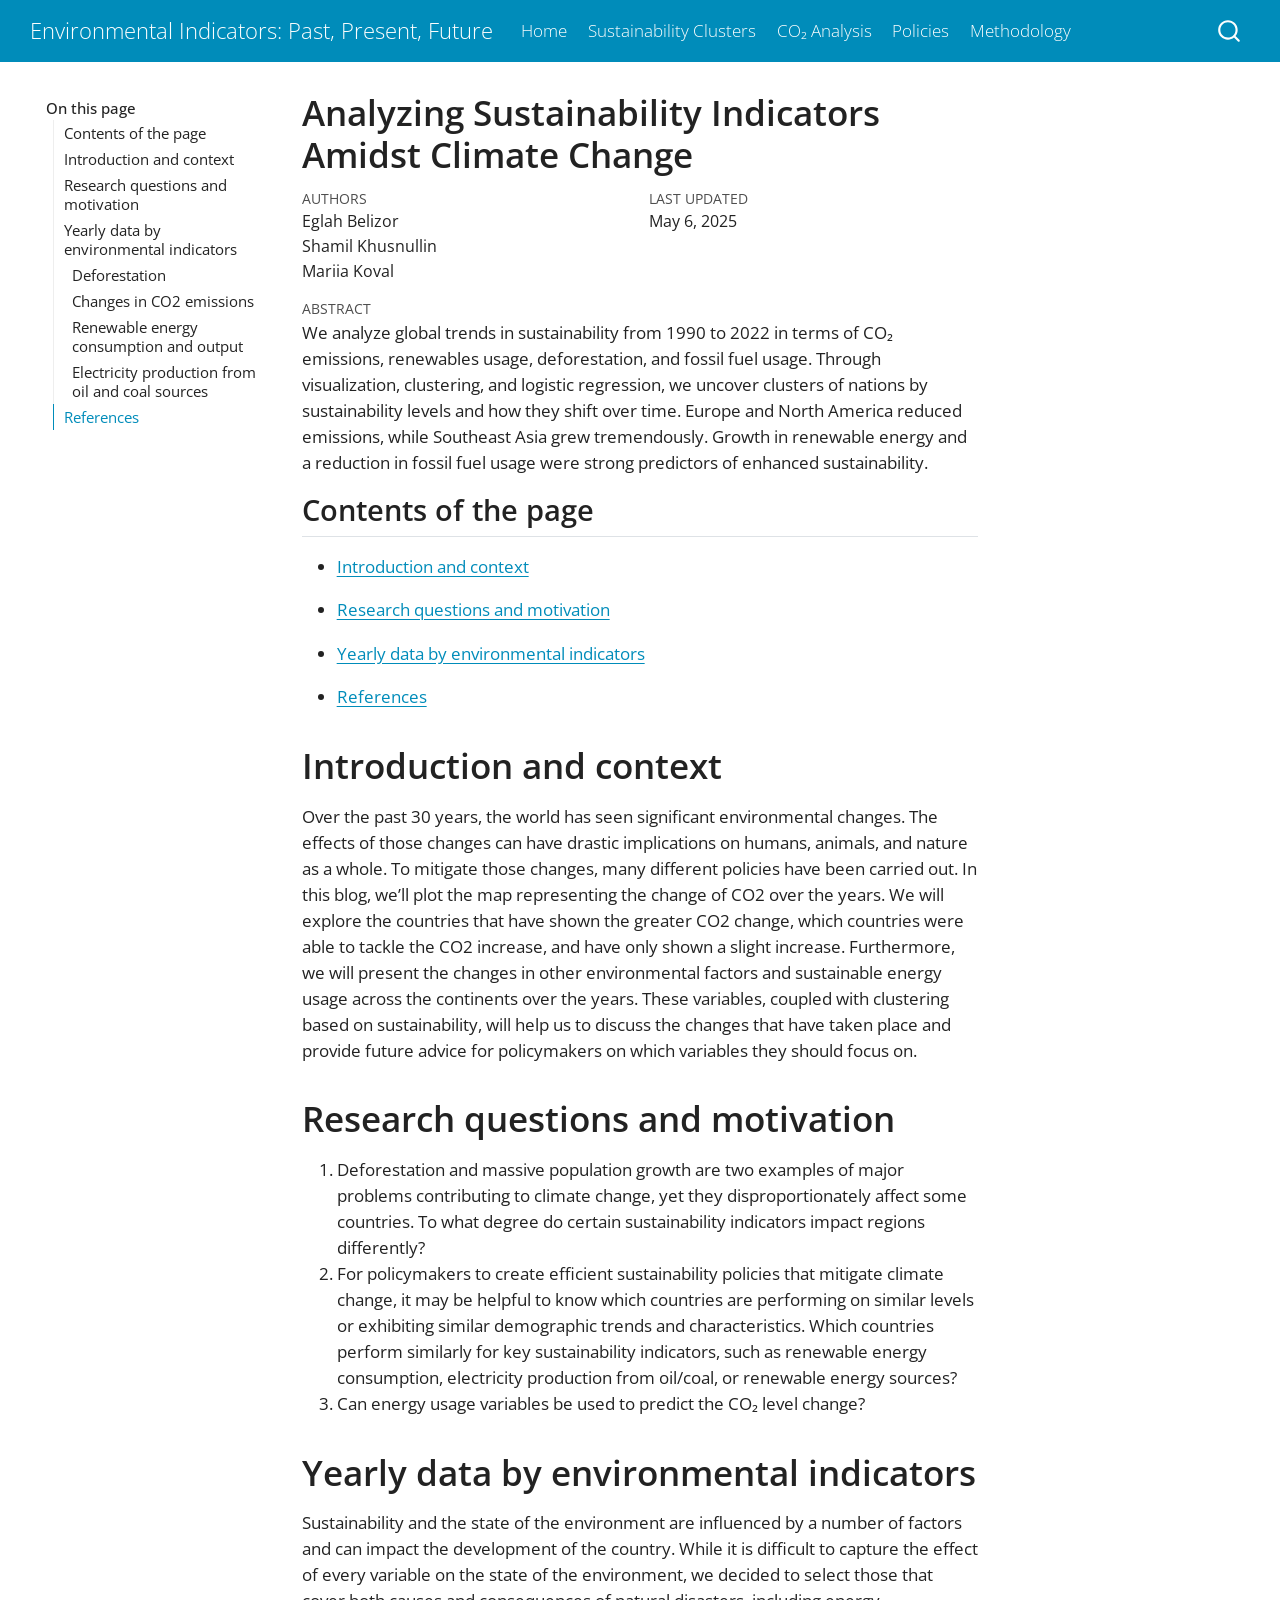
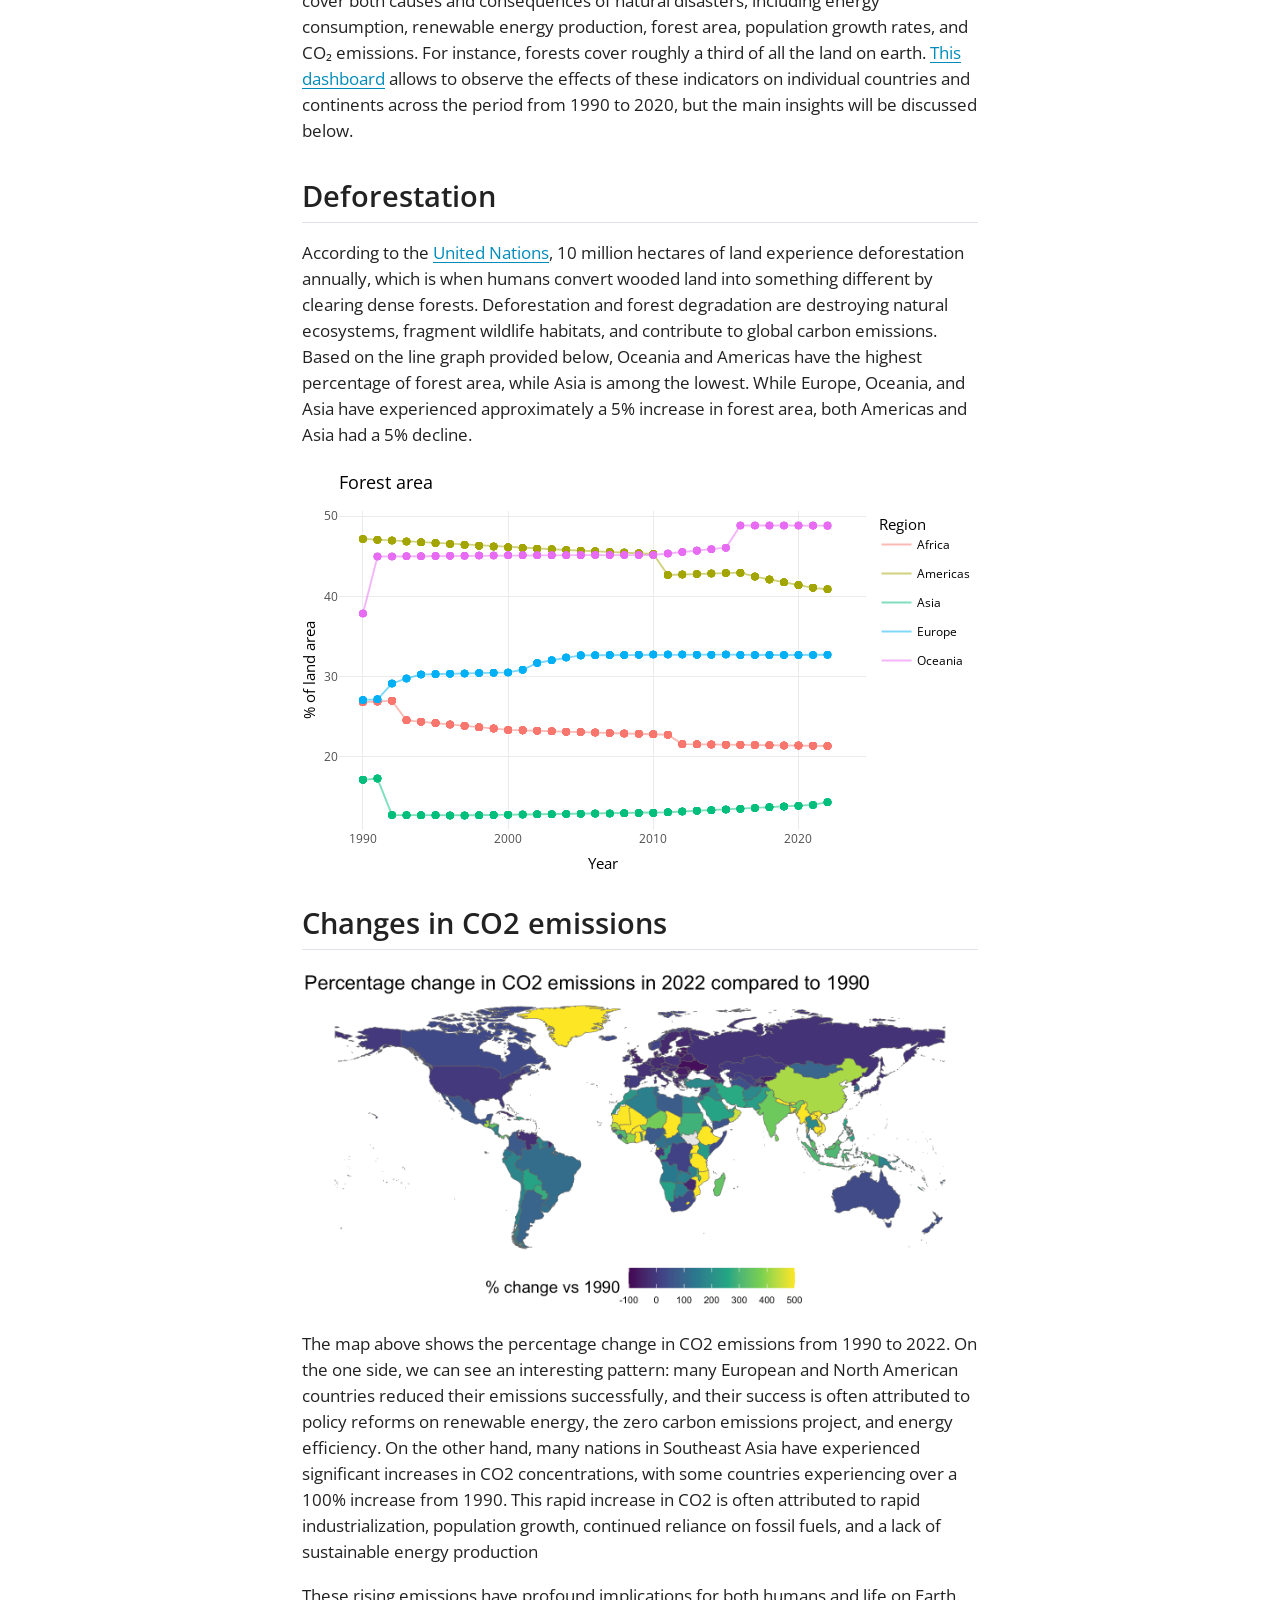
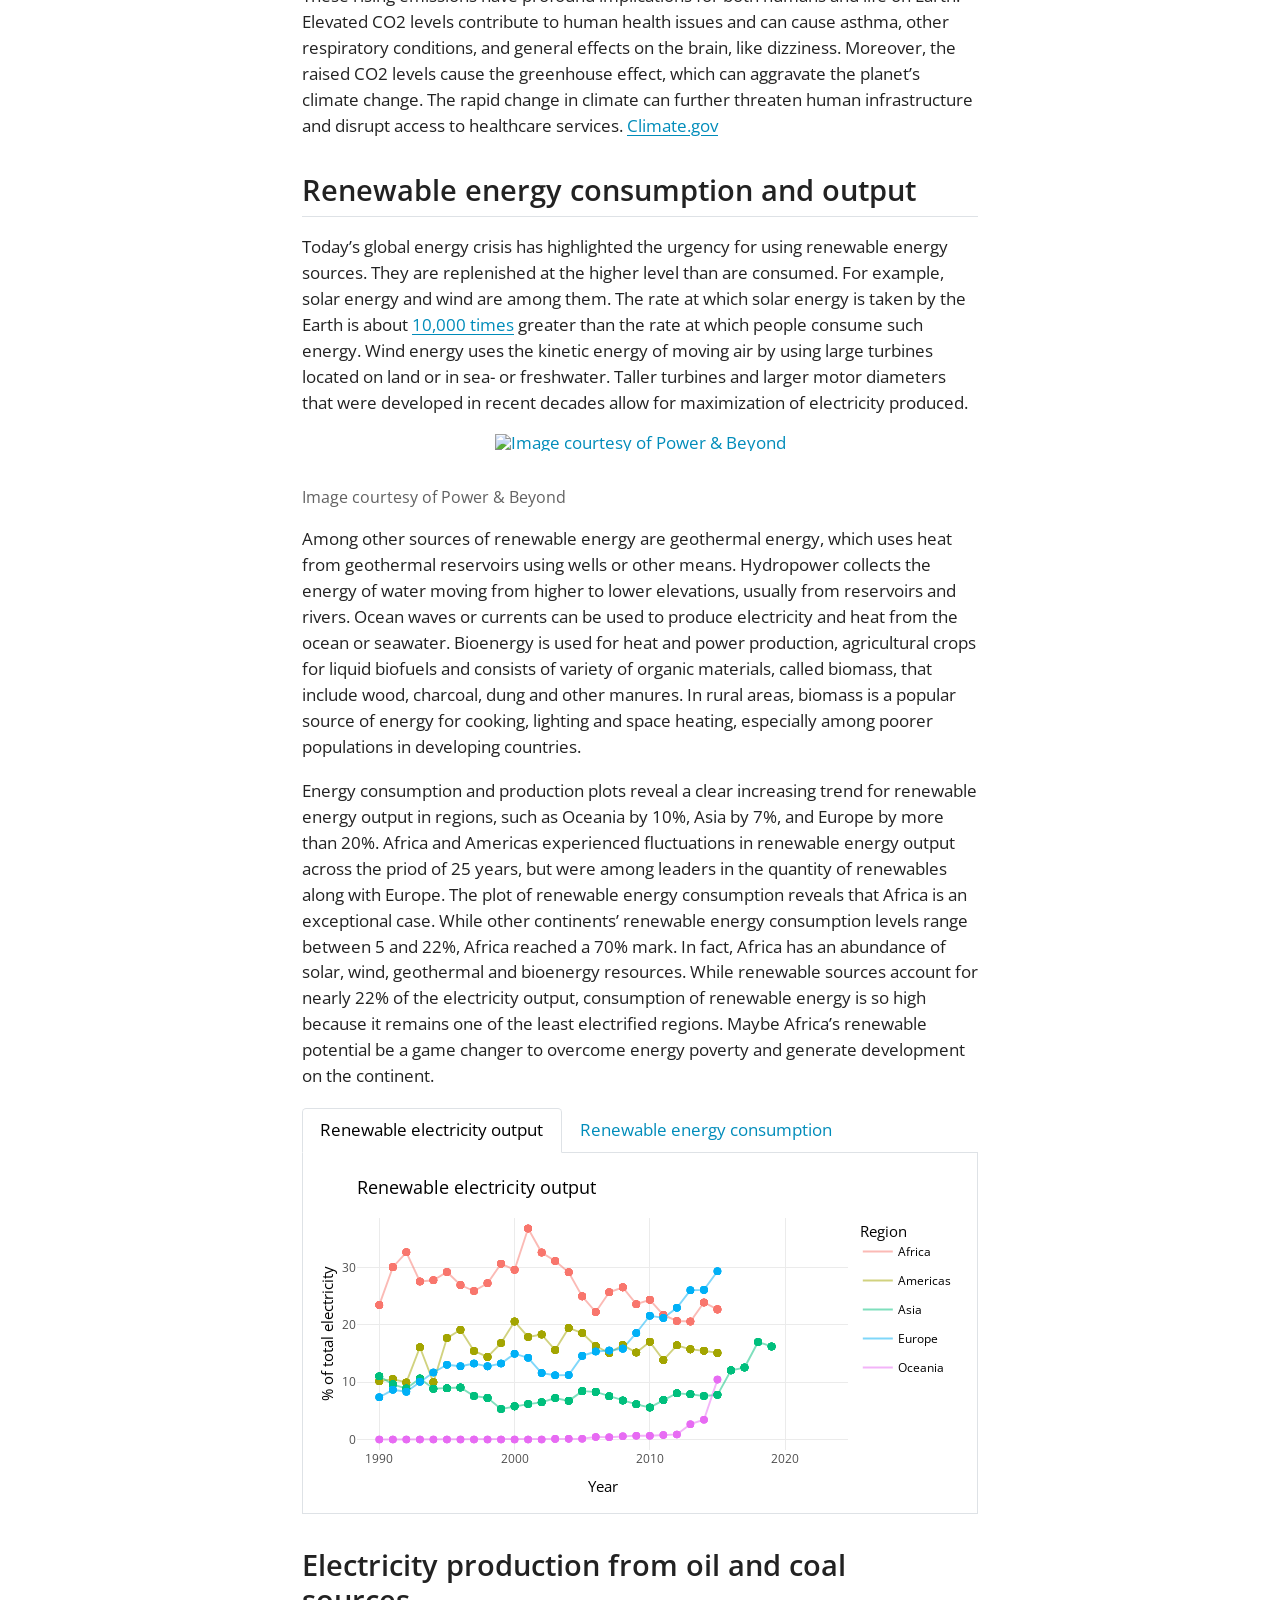
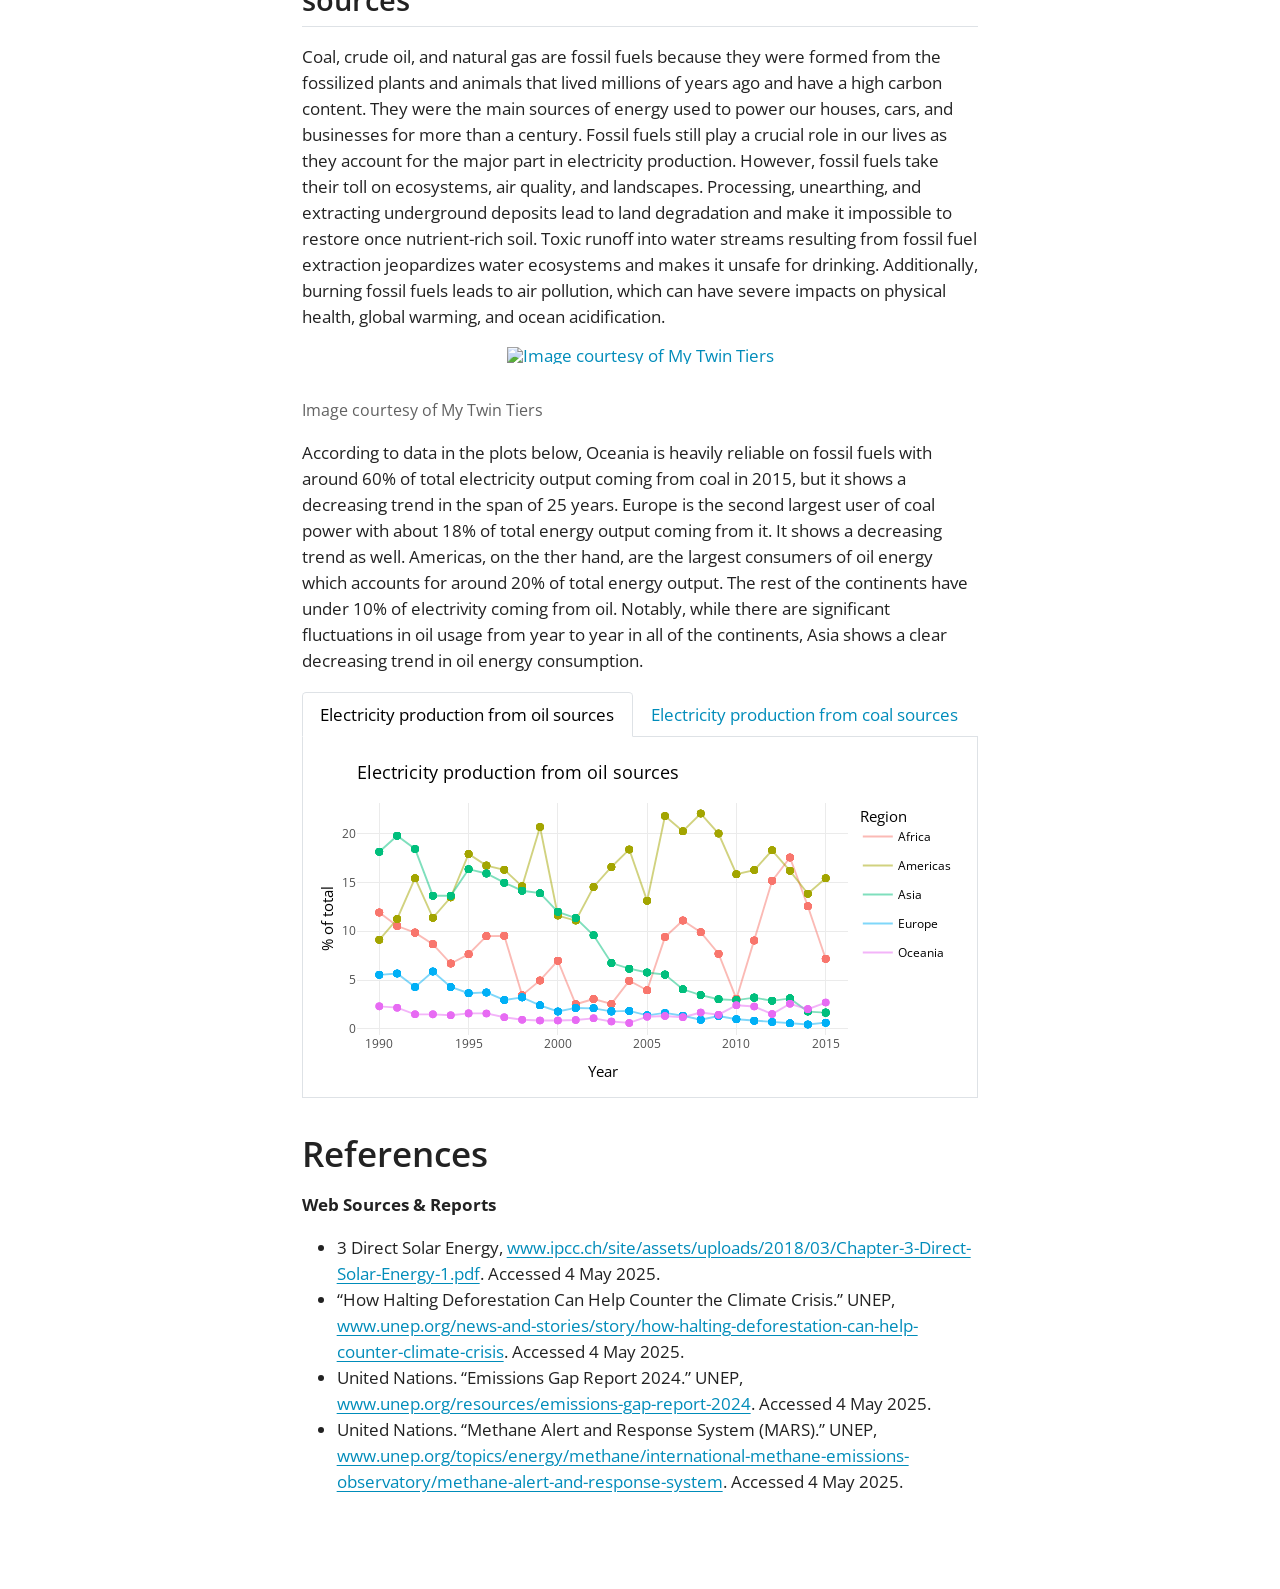
==== docs/index.html @ b9dd2f85 "comments" ====
<!DOCTYPE html>
<html xmlns="http://www.w3.org/1999/xhtml" lang="en" xml:lang="en"><head>

<meta charset="utf-8">
<meta name="generator" content="quarto-1.5.57">

<meta name="viewport" content="width=device-width, initial-scale=1.0, user-scalable=yes">

<meta name="author" content="Eglah Belizor">
<meta name="author" content="Shamil Khusnullin">
<meta name="author" content="Mariia Koval">
<meta name="dcterms.date" content="2025-05-06">

<title>Analyzing Sustainability Indicators Amidst Climate Change – Environmental Indicators: Past, Present, Future</title>
<style>
code{white-space: pre-wrap;}
span.smallcaps{font-variant: small-caps;}
div.columns{display: flex; gap: min(4vw, 1.5em);}
div.column{flex: auto; overflow-x: auto;}
div.hanging-indent{margin-left: 1.5em; text-indent: -1.5em;}
ul.task-list{list-style: none;}
ul.task-list li input[type="checkbox"] {
  width: 0.8em;
  margin: 0 0.8em 0.2em -1em; /* quarto-specific, see https://github.com/quarto-dev/quarto-cli/issues/4556 */ 
  vertical-align: middle;
}
</style>


<script src="site_libs/quarto-nav/quarto-nav.js"></script>
<script src="site_libs/quarto-nav/headroom.min.js"></script>
<script src="site_libs/clipboard/clipboard.min.js"></script>
<script src="site_libs/quarto-search/autocomplete.umd.js"></script>
<script src="site_libs/quarto-search/fuse.min.js"></script>
<script src="site_libs/quarto-search/quarto-search.js"></script>
<meta name="quarto:offset" content="./">
<script src="site_libs/quarto-html/quarto.js"></script>
<script src="site_libs/quarto-html/popper.min.js"></script>
<script src="site_libs/quarto-html/tippy.umd.min.js"></script>
<script src="site_libs/quarto-html/anchor.min.js"></script>
<link href="site_libs/quarto-html/tippy.css" rel="stylesheet">
<link href="site_libs/quarto-html/quarto-syntax-highlighting.css" rel="stylesheet" id="quarto-text-highlighting-styles">
<script src="site_libs/bootstrap/bootstrap.min.js"></script>
<link href="site_libs/bootstrap/bootstrap-icons.css" rel="stylesheet">
<link href="site_libs/bootstrap/bootstrap.min.css" rel="stylesheet" id="quarto-bootstrap" data-mode="light">
<script id="quarto-search-options" type="application/json">{
  "location": "navbar",
  "copy-button": false,
  "collapse-after": 3,
  "panel-placement": "end",
  "type": "overlay",
  "limit": 50,
  "keyboard-shortcut": [
    "f",
    "/",
    "s"
  ],
  "show-item-context": false,
  "language": {
    "search-no-results-text": "No results",
    "search-matching-documents-text": "matching documents",
    "search-copy-link-title": "Copy link to search",
    "search-hide-matches-text": "Hide additional matches",
    "search-more-match-text": "more match in this document",
    "search-more-matches-text": "more matches in this document",
    "search-clear-button-title": "Clear",
    "search-text-placeholder": "",
    "search-detached-cancel-button-title": "Cancel",
    "search-submit-button-title": "Submit",
    "search-label": "Search"
  }
}</script>
<link href="site_libs/htmltools-fill-0.5.8.1/fill.css" rel="stylesheet">
<script src="site_libs/htmlwidgets-1.6.4/htmlwidgets.js"></script>
<script src="site_libs/plotly-binding-4.10.4/plotly.js"></script>
<script src="site_libs/typedarray-0.1/typedarray.min.js"></script>
<script src="site_libs/jquery-3.5.1/jquery.min.js"></script>
<link href="site_libs/crosstalk-1.2.1/css/crosstalk.min.css" rel="stylesheet">
<script src="site_libs/crosstalk-1.2.1/js/crosstalk.min.js"></script>
<link href="site_libs/plotly-htmlwidgets-css-2.11.1/plotly-htmlwidgets.css" rel="stylesheet">
<script src="site_libs/plotly-main-2.11.1/plotly-latest.min.js"></script>


<link rel="stylesheet" href="styles.css">
</head>

<body class="floating nav-fixed">

<div id="quarto-search-results"></div>
  <header id="quarto-header" class="headroom fixed-top">
    <nav class="navbar navbar-expand-lg " data-bs-theme="dark">
      <div class="navbar-container container-fluid">
      <div class="navbar-brand-container mx-auto">
    <a class="navbar-brand" href="./index.html">
    <span class="navbar-title">Environmental Indicators: Past, Present, Future</span>
    </a>
  </div>
            <div id="quarto-search" class="" title="Search"></div>
          <button class="navbar-toggler" type="button" data-bs-toggle="collapse" data-bs-target="#navbarCollapse" aria-controls="navbarCollapse" role="menu" aria-expanded="false" aria-label="Toggle navigation" onclick="if (window.quartoToggleHeadroom) { window.quartoToggleHeadroom(); }">
  <span class="navbar-toggler-icon"></span>
</button>
          <div class="collapse navbar-collapse" id="navbarCollapse">
            <ul class="navbar-nav navbar-nav-scroll me-auto">
  <li class="nav-item">
    <a class="nav-link active" href="./index.html" aria-current="page"> 
<span class="menu-text">Home</span></a>
  </li>  
  <li class="nav-item">
    <a class="nav-link" href="./sustainability-clusters.html"> 
<span class="menu-text">Sustainability Clusters</span></a>
  </li>  
  <li class="nav-item">
    <a class="nav-link" href="./interactivity.html"> 
<span class="menu-text">CO₂ Analysis</span></a>
  </li>  
  <li class="nav-item">
    <a class="nav-link" href="./policies.html"> 
<span class="menu-text">Policies</span></a>
  </li>  
  <li class="nav-item">
    <a class="nav-link" href="./methodology.html"> 
<span class="menu-text">Methodology</span></a>
  </li>  
</ul>
          </div> <!-- /navcollapse -->
            <div class="quarto-navbar-tools">
</div>
      </div> <!-- /container-fluid -->
    </nav>
</header>
<!-- content -->
<div id="quarto-content" class="quarto-container page-columns page-rows-contents page-layout-article page-navbar">
<!-- sidebar -->
  <nav id="quarto-sidebar" class="sidebar collapse collapse-horizontal quarto-sidebar-collapse-item sidebar-navigation floating overflow-auto">
    <nav id="TOC" role="doc-toc" class="toc-active" data-toc-expanded="99">
    <h2 id="toc-title">On this page</h2>
   
  <ul class="collapse">
  <li><a href="#contents-of-the-page" id="toc-contents-of-the-page" class="nav-link active" data-scroll-target="#contents-of-the-page">Contents of the page</a></li>
  <li><a href="#introduction-and-context" id="toc-introduction-and-context" class="nav-link" data-scroll-target="#introduction-and-context">Introduction and context</a></li>
  <li><a href="#research-questions-and-motivation" id="toc-research-questions-and-motivation" class="nav-link" data-scroll-target="#research-questions-and-motivation">Research questions and motivation</a></li>
  <li><a href="#yearly-data-by-environmental-indicators" id="toc-yearly-data-by-environmental-indicators" class="nav-link" data-scroll-target="#yearly-data-by-environmental-indicators">Yearly data by environmental indicators</a>
  <ul class="collapse">
  <li><a href="#deforestation" id="toc-deforestation" class="nav-link" data-scroll-target="#deforestation">Deforestation</a></li>
  <li><a href="#changes-in-co2-emissions" id="toc-changes-in-co2-emissions" class="nav-link" data-scroll-target="#changes-in-co2-emissions">Changes in CO2 emissions</a></li>
  <li><a href="#renewable-energy-consumption-and-output" id="toc-renewable-energy-consumption-and-output" class="nav-link" data-scroll-target="#renewable-energy-consumption-and-output">Renewable energy consumption and output</a></li>
  <li><a href="#electricity-production-from-oil-and-coal-sources" id="toc-electricity-production-from-oil-and-coal-sources" class="nav-link" data-scroll-target="#electricity-production-from-oil-and-coal-sources">Electricity production from oil and coal sources</a></li>
  </ul></li>
  <li><a href="#references" id="toc-references" class="nav-link" data-scroll-target="#references">References</a></li>
  </ul>
</nav>
</nav>
<div id="quarto-sidebar-glass" class="quarto-sidebar-collapse-item" data-bs-toggle="collapse" data-bs-target=".quarto-sidebar-collapse-item"></div>
<!-- margin-sidebar -->
    <div id="quarto-margin-sidebar" class="sidebar margin-sidebar zindex-bottom">
    </div>
<!-- main -->
<main class="content" id="quarto-document-content">

<header id="title-block-header" class="quarto-title-block default">
<div class="quarto-title">
<h1 class="title">Analyzing Sustainability Indicators Amidst Climate Change</h1>
</div>



<div class="quarto-title-meta">

    <div>
    <div class="quarto-title-meta-heading">Authors</div>
    <div class="quarto-title-meta-contents">
             <p>Eglah Belizor </p>
             <p>Shamil Khusnullin </p>
             <p>Mariia Koval </p>
          </div>
  </div>
    
    <div>
    <div class="quarto-title-meta-heading">Last updated</div>
    <div class="quarto-title-meta-contents">
      <p class="date">May 6, 2025</p>
    </div>
  </div>
  
    
  </div>
  
<div>
  <div class="abstract">
    <div class="block-title">Abstract</div>
    We analyze global trends in sustainability from 1990 to 2022 in terms of CO₂ emissions, renewables usage, deforestation, and fossil fuel usage. Through visualization, clustering, and logistic regression, we uncover clusters of nations by sustainability levels and how they shift over time. Europe and North America reduced emissions, while Southeast Asia grew tremendously. Growth in renewable energy and a reduction in fossil fuel usage were strong predictors of enhanced sustainability.
  </div>
</div>


</header>


<section id="contents-of-the-page" class="level2">
<h2 class="anchored" data-anchor-id="contents-of-the-page">Contents of the page</h2>
<ul>
<li><p><a href="#introduction-and-context">Introduction and context</a></p></li>
<li><p><a href="#research-questions-and-motivation">Research questions and motivation</a></p></li>
<li><p><a href="#changes-in-co2-emissions">Yearly data by environmental indicators</a></p></li>
<li><p><a href="#references">References</a></p></li>
</ul>
</section>
<section id="introduction-and-context" class="level1">
<h1>Introduction and context</h1>
<p>Over the past 30 years, the world has seen significant environmental changes. The effects of those changes can have drastic implications on humans, animals, and nature as a whole. To mitigate those changes, many different policies have been carried out. In this blog, we’ll plot the map representing the change of CO2 over the years. We will explore the countries that have shown the greater CO2 change, which countries were able to tackle the CO2 increase, and have only shown a slight increase. Furthermore, we will present the changes in other environmental factors and sustainable energy usage across the continents over the years. These variables, coupled with clustering based on sustainability, will help us to discuss the changes that have taken place and provide future advice for policymakers on which variables they should focus on.</p>
</section>
<section id="research-questions-and-motivation" class="level1">
<h1>Research questions and motivation</h1>
<ol type="1">
<li>Deforestation and massive population growth are two examples of major problems contributing to climate change, yet they disproportionately affect some countries. To what degree do certain sustainability indicators impact regions differently?</li>
<li>For policymakers to create efficient sustainability policies that mitigate climate change, it may be helpful to know which countries are performing on similar levels or exhibiting similar demographic trends and characteristics. Which countries perform similarly for key sustainability indicators, such as renewable energy consumption, electricity production from oil/coal, or renewable energy sources?</li>
<li>Can energy usage variables be used to predict the CO₂ level change?</li>
</ol>
</section>
<section id="yearly-data-by-environmental-indicators" class="level1">
<h1>Yearly data by environmental indicators</h1>
<p>Sustainability and the state of the environment are influenced by a number of factors and can impact the development of the country. While it is difficult to capture the effect of every variable on the state of the environment, we decided to select those that cover both causes and consequences of natural disasters, including energy consumption, renewable energy production, forest area, population growth rates, and CO₂ emissions. For instance, forests cover roughly a third of all the land on earth. <a href="https://03t37e-mariia-koval.shinyapps.io/sustainability-indicators/">This dashboard</a> allows to observe the effects of these indicators on individual countries and continents across the period from 1990 to 2020, but the main insights will be discussed below.</p>
<section id="deforestation" class="level2">
<h2 class="anchored" data-anchor-id="deforestation">Deforestation</h2>
<p>According to the <a href="https://www.unep.org/news-and-stories/story/how-halting-deforestation-can-help-counter-climate-crisis">United Nations</a>, 10 million hectares of land experience deforestation annually, which is when humans convert wooded land into something different by clearing dense forests. Deforestation and forest degradation are destroying natural ecosystems, fragment wildlife habitats, and contribute to global carbon emissions. Based on the line graph provided below, Oceania and Americas have the highest percentage of forest area, while Asia is among the lowest. While Europe, Oceania, and Asia have experienced approximately a 5% increase in forest area, both Americas and Asia had a 5% decline.</p>
<div class="cell">
<div class="cell-output-display">
<div class="plotly html-widget html-fill-item" id="htmlwidget-a5b4de60e90e929a2dd0" style="width:100%;height:406px;"></div>
<script type="application/json" data-for="htmlwidget-a5b4de60e90e929a2dd0">{"x":{"data":[{"x":[1990,1990,1990,1990,1990,1990,1990,1990,1990,1990,1990,1990,1990,1990,1991,1991,1991,1991,1991,1991,1991,1991,1991,1991,1991,1991,1991,1991,1992,1992,1992,1992,1992,1992,1992,1992,1992,1992,1992,1992,1992,1992,1993,1993,1993,1993,1993,1993,1993,1993,1993,1993,1993,1993,1993,1993,1994,1994,1994,1994,1994,1994,1994,1994,1994,1994,1994,1994,1994,1994,1995,1995,1995,1995,1995,1995,1995,1995,1995,1995,1995,1995,1995,1995,1996,1996,1996,1996,1996,1996,1996,1996,1996,1996,1996,1996,1996,1996,1997,1997,1997,1997,1997,1997,1997,1997,1997,1997,1997,1997,1997,1997,1998,1998,1998,1998,1998,1998,1998,1998,1998,1998,1998,1998,1998,1998,1999,1999,1999,1999,1999,1999,1999,1999,1999,1999,1999,1999,1999,1999,2000,2000,2000,2000,2000,2000,2000,2000,2000,2000,2000,2000,2000,2000,2001,2001,2001,2001,2001,2001,2001,2001,2001,2001,2001,2001,2001,2001,2002,2002,2002,2002,2002,2002,2002,2002,2002,2002,2002,2002,2002,2002,2003,2003,2003,2003,2003,2003,2003,2003,2003,2003,2003,2003,2003,2003,2004,2004,2004,2004,2004,2004,2004,2004,2004,2004,2004,2004,2004,2004,2005,2005,2005,2005,2005,2005,2005,2005,2005,2005,2005,2005,2005,2005,2006,2006,2006,2006,2006,2006,2006,2006,2006,2006,2006,2006,2006,2006,2007,2007,2007,2007,2007,2007,2007,2007,2007,2007,2007,2007,2007,2007,2008,2008,2008,2008,2008,2008,2008,2008,2008,2008,2008,2008,2008,2008,2009,2009,2009,2009,2009,2009,2009,2009,2009,2009,2009,2009,2009,2009,2010,2010,2010,2010,2010,2010,2010,2010,2010,2010,2010,2010,2010,2010,2011,2011,2011,2011,2011,2011,2011,2011,2011,2011,2011,2011,2011,2011,2012,2012,2012,2012,2012,2012,2012,2012,2012,2012,2012,2012,2012,2012,2013,2013,2013,2013,2013,2013,2013,2013,2013,2013,2013,2013,2013,2013,2014,2014,2014,2014,2014,2014,2014,2014,2014,2014,2014,2014,2014,2014,2015,2015,2015,2015,2015,2015,2015,2015,2015,2015,2015,2015,2015,2015,2016,2016,2016,2016,2016,2016,2016,2016,2016,2016,2016,2016,2016,2016,2017,2017,2017,2017,2017,2017,2017,2017,2017,2017,2017,2017,2017,2017,2018,2018,2018,2018,2018,2018,2018,2018,2018,2018,2018,2018,2018,2018,2019,2019,2019,2019,2019,2019,2019,2019,2019,2019,2019,2019,2019,2019,2020,2020,2020,2020,2020,2020,2020,2020,2020,2020,2020,2020,2020,2020,2021,2021,2021,2021,2021,2021,2021,2021,2021,2021,2021,2021,2021,2021,2022,2022,2022,2022,2022,2022,2022,2022,2022,2022,2022,2022,2022,2022,2023,2023,2023,2023,2023,2023,2023,2023,2023,2023,2023,2023,2023,2023],"y":[26.81046512,26.81046512,26.81046512,26.81046512,26.81046512,26.81046512,26.81046512,26.81046512,26.81046512,26.81046512,26.81046512,26.81046512,26.81046512,26.81046512,26.881046510000001,26.881046510000001,26.881046510000001,26.881046510000001,26.881046510000001,26.881046510000001,26.881046510000001,26.881046510000001,26.881046510000001,26.881046510000001,26.881046510000001,26.881046510000001,26.881046510000001,26.881046510000001,26.951627909999999,26.951627909999999,26.951627909999999,26.951627909999999,26.951627909999999,26.951627909999999,26.951627909999999,26.951627909999999,26.951627909999999,26.951627909999999,26.951627909999999,26.951627909999999,26.951627909999999,26.951627909999999,24.521073730000001,24.521073730000001,24.521073730000001,24.521073730000001,24.521073730000001,24.521073730000001,24.521073730000001,24.521073730000001,24.521073730000001,24.521073730000001,24.521073730000001,24.521073730000001,24.521073730000001,24.521073730000001,24.349726050000001,24.349726050000001,24.349726050000001,24.349726050000001,24.349726050000001,24.349726050000001,24.349726050000001,24.349726050000001,24.349726050000001,24.349726050000001,24.349726050000001,24.349726050000001,24.349726050000001,24.349726050000001,24.178378380000002,24.178378380000002,24.178378380000002,24.178378380000002,24.178378380000002,24.178378380000002,24.178378380000002,24.178378380000002,24.178378380000002,24.178378380000002,24.178378380000002,24.178378380000002,24.178378380000002,24.178378380000002,24.007030700000001,24.007030700000001,24.007030700000001,24.007030700000001,24.007030700000001,24.007030700000001,24.007030700000001,24.007030700000001,24.007030700000001,24.007030700000001,24.007030700000001,24.007030700000001,24.007030700000001,24.007030700000001,23.835683029999998,23.835683029999998,23.835683029999998,23.835683029999998,23.835683029999998,23.835683029999998,23.835683029999998,23.835683029999998,23.835683029999998,23.835683029999998,23.835683029999998,23.835683029999998,23.835683029999998,23.835683029999998,23.664335359999999,23.664335359999999,23.664335359999999,23.664335359999999,23.664335359999999,23.664335359999999,23.664335359999999,23.664335359999999,23.664335359999999,23.664335359999999,23.664335359999999,23.664335359999999,23.664335359999999,23.664335359999999,23.492987679999999,23.492987679999999,23.492987679999999,23.492987679999999,23.492987679999999,23.492987679999999,23.492987679999999,23.492987679999999,23.492987679999999,23.492987679999999,23.492987679999999,23.492987679999999,23.492987679999999,23.492987679999999,23.321640009999999,23.321640009999999,23.321640009999999,23.321640009999999,23.321640009999999,23.321640009999999,23.321640009999999,23.321640009999999,23.321640009999999,23.321640009999999,23.321640009999999,23.321640009999999,23.321640009999999,23.321640009999999,23.267229270000001,23.267229270000001,23.267229270000001,23.267229270000001,23.267229270000001,23.267229270000001,23.267229270000001,23.267229270000001,23.267229270000001,23.267229270000001,23.267229270000001,23.267229270000001,23.267229270000001,23.267229270000001,23.21281853,23.21281853,23.21281853,23.21281853,23.21281853,23.21281853,23.21281853,23.21281853,23.21281853,23.21281853,23.21281853,23.21281853,23.21281853,23.21281853,23.158407799999999,23.158407799999999,23.158407799999999,23.158407799999999,23.158407799999999,23.158407799999999,23.158407799999999,23.158407799999999,23.158407799999999,23.158407799999999,23.158407799999999,23.158407799999999,23.158407799999999,23.158407799999999,23.103997060000001,23.103997060000001,23.103997060000001,23.103997060000001,23.103997060000001,23.103997060000001,23.103997060000001,23.103997060000001,23.103997060000001,23.103997060000001,23.103997060000001,23.103997060000001,23.103997060000001,23.103997060000001,23.04958632,23.04958632,23.04958632,23.04958632,23.04958632,23.04958632,23.04958632,23.04958632,23.04958632,23.04958632,23.04958632,23.04958632,23.04958632,23.04958632,22.995175580000002,22.995175580000002,22.995175580000002,22.995175580000002,22.995175580000002,22.995175580000002,22.995175580000002,22.995175580000002,22.995175580000002,22.995175580000002,22.995175580000002,22.995175580000002,22.995175580000002,22.995175580000002,22.940764850000001,22.940764850000001,22.940764850000001,22.940764850000001,22.940764850000001,22.940764850000001,22.940764850000001,22.940764850000001,22.940764850000001,22.940764850000001,22.940764850000001,22.940764850000001,22.940764850000001,22.940764850000001,22.886354109999999,22.886354109999999,22.886354109999999,22.886354109999999,22.886354109999999,22.886354109999999,22.886354109999999,22.886354109999999,22.886354109999999,22.886354109999999,22.886354109999999,22.886354109999999,22.886354109999999,22.886354109999999,22.831943370000001,22.831943370000001,22.831943370000001,22.831943370000001,22.831943370000001,22.831943370000001,22.831943370000001,22.831943370000001,22.831943370000001,22.831943370000001,22.831943370000001,22.831943370000001,22.831943370000001,22.831943370000001,22.77753263,22.77753263,22.77753263,22.77753263,22.77753263,22.77753263,22.77753263,22.77753263,22.77753263,22.77753263,22.77753263,22.77753263,22.77753263,22.77753263,22.723110869999999,22.723110869999999,22.723110869999999,22.723110869999999,22.723110869999999,22.723110869999999,22.723110869999999,22.723110869999999,22.723110869999999,22.723110869999999,22.723110869999999,22.723110869999999,22.723110869999999,22.723110869999999,21.546324739999999,21.546324739999999,21.546324739999999,21.546324739999999,21.546324739999999,21.546324739999999,21.546324739999999,21.546324739999999,21.546324739999999,21.546324739999999,21.546324739999999,21.546324739999999,21.546324739999999,21.546324739999999,21.523420420000001,21.523420420000001,21.523420420000001,21.523420420000001,21.523420420000001,21.523420420000001,21.523420420000001,21.523420420000001,21.523420420000001,21.523420420000001,21.523420420000001,21.523420420000001,21.523420420000001,21.523420420000001,21.50070127,21.50070127,21.50070127,21.50070127,21.50070127,21.50070127,21.50070127,21.50070127,21.50070127,21.50070127,21.50070127,21.50070127,21.50070127,21.50070127,21.47798212,21.47798212,21.47798212,21.47798212,21.47798212,21.47798212,21.47798212,21.47798212,21.47798212,21.47798212,21.47798212,21.47798212,21.47798212,21.47798212,21.455276730000001,21.455276730000001,21.455276730000001,21.455276730000001,21.455276730000001,21.455276730000001,21.455276730000001,21.455276730000001,21.455276730000001,21.455276730000001,21.455276730000001,21.455276730000001,21.455276730000001,21.455276730000001,21.432554140000001,21.432554140000001,21.432554140000001,21.432554140000001,21.432554140000001,21.432554140000001,21.432554140000001,21.432554140000001,21.432554140000001,21.432554140000001,21.432554140000001,21.432554140000001,21.432554140000001,21.432554140000001,21.409831560000001,21.409831560000001,21.409831560000001,21.409831560000001,21.409831560000001,21.409831560000001,21.409831560000001,21.409831560000001,21.409831560000001,21.409831560000001,21.409831560000001,21.409831560000001,21.409831560000001,21.409831560000001,21.387126160000001,21.387126160000001,21.387126160000001,21.387126160000001,21.387126160000001,21.387126160000001,21.387126160000001,21.387126160000001,21.387126160000001,21.387126160000001,21.387126160000001,21.387126160000001,21.387126160000001,21.387126160000001,21.364403580000001,21.364403580000001,21.364403580000001,21.364403580000001,21.364403580000001,21.364403580000001,21.364403580000001,21.364403580000001,21.364403580000001,21.364403580000001,21.364403580000001,21.364403580000001,21.364403580000001,21.364403580000001,21.341692510000001,21.341692510000001,21.341692510000001,21.341692510000001,21.341692510000001,21.341692510000001,21.341692510000001,21.341692510000001,21.341692510000001,21.341692510000001,21.341692510000001,21.341692510000001,21.341692510000001,21.341692510000001,21.318973700000001,21.318973700000001,21.318973700000001,21.318973700000001,21.318973700000001,21.318973700000001,21.318973700000001,21.318973700000001,21.318973700000001,21.318973700000001,21.318973700000001,21.318973700000001,21.318973700000001,21.318973700000001,null,null,null,null,null,null,null,null,null,null,null,null,null,null],"text":["Year: 1990 <br>Forest area (%): 26.81","Year: 1990 <br>Forest area (%): 26.81","Year: 1990 <br>Forest area (%): 26.81","Year: 1990 <br>Forest area (%): 26.81","Year: 1990 <br>Forest area (%): 26.81","Year: 1990 <br>Forest area (%): 26.81","Year: 1990 <br>Forest area (%): 26.81","Year: 1990 <br>Forest area (%): 26.81","Year: 1990 <br>Forest area (%): 26.81","Year: 1990 <br>Forest area (%): 26.81","Year: 1990 <br>Forest area (%): 26.81","Year: 1990 <br>Forest area (%): 26.81","Year: 1990 <br>Forest area (%): 26.81","Year: 1990 <br>Forest area (%): 26.81","Year: 1991 <br>Forest area (%): 26.88","Year: 1991 <br>Forest area (%): 26.88","Year: 1991 <br>Forest area (%): 26.88","Year: 1991 <br>Forest area (%): 26.88","Year: 1991 <br>Forest area (%): 26.88","Year: 1991 <br>Forest area (%): 26.88","Year: 1991 <br>Forest area (%): 26.88","Year: 1991 <br>Forest area (%): 26.88","Year: 1991 <br>Forest area (%): 26.88","Year: 1991 <br>Forest area (%): 26.88","Year: 1991 <br>Forest area (%): 26.88","Year: 1991 <br>Forest area (%): 26.88","Year: 1991 <br>Forest area (%): 26.88","Year: 1991 <br>Forest area (%): 26.88","Year: 1992 <br>Forest area (%): 26.95","Year: 1992 <br>Forest area (%): 26.95","Year: 1992 <br>Forest area (%): 26.95","Year: 1992 <br>Forest area (%): 26.95","Year: 1992 <br>Forest area (%): 26.95","Year: 1992 <br>Forest area (%): 26.95","Year: 1992 <br>Forest area (%): 26.95","Year: 1992 <br>Forest area (%): 26.95","Year: 1992 <br>Forest area (%): 26.95","Year: 1992 <br>Forest area (%): 26.95","Year: 1992 <br>Forest area (%): 26.95","Year: 1992 <br>Forest area (%): 26.95","Year: 1992 <br>Forest area (%): 26.95","Year: 1992 <br>Forest area (%): 26.95","Year: 1993 <br>Forest area (%): 24.52","Year: 1993 <br>Forest area (%): 24.52","Year: 1993 <br>Forest area (%): 24.52","Year: 1993 <br>Forest area (%): 24.52","Year: 1993 <br>Forest area (%): 24.52","Year: 1993 <br>Forest area (%): 24.52","Year: 1993 <br>Forest area (%): 24.52","Year: 1993 <br>Forest area (%): 24.52","Year: 1993 <br>Forest area (%): 24.52","Year: 1993 <br>Forest area (%): 24.52","Year: 1993 <br>Forest area (%): 24.52","Year: 1993 <br>Forest area (%): 24.52","Year: 1993 <br>Forest area (%): 24.52","Year: 1993 <br>Forest area (%): 24.52","Year: 1994 <br>Forest area (%): 24.35","Year: 1994 <br>Forest area (%): 24.35","Year: 1994 <br>Forest area (%): 24.35","Year: 1994 <br>Forest area (%): 24.35","Year: 1994 <br>Forest area (%): 24.35","Year: 1994 <br>Forest area (%): 24.35","Year: 1994 <br>Forest area (%): 24.35","Year: 1994 <br>Forest area (%): 24.35","Year: 1994 <br>Forest area (%): 24.35","Year: 1994 <br>Forest area (%): 24.35","Year: 1994 <br>Forest area (%): 24.35","Year: 1994 <br>Forest area (%): 24.35","Year: 1994 <br>Forest area (%): 24.35","Year: 1994 <br>Forest area (%): 24.35","Year: 1995 <br>Forest area (%): 24.18","Year: 1995 <br>Forest area (%): 24.18","Year: 1995 <br>Forest area (%): 24.18","Year: 1995 <br>Forest area (%): 24.18","Year: 1995 <br>Forest area (%): 24.18","Year: 1995 <br>Forest area (%): 24.18","Year: 1995 <br>Forest area (%): 24.18","Year: 1995 <br>Forest area (%): 24.18","Year: 1995 <br>Forest area (%): 24.18","Year: 1995 <br>Forest area (%): 24.18","Year: 1995 <br>Forest area (%): 24.18","Year: 1995 <br>Forest area (%): 24.18","Year: 1995 <br>Forest area (%): 24.18","Year: 1995 <br>Forest area (%): 24.18","Year: 1996 <br>Forest area (%): 24.01","Year: 1996 <br>Forest area (%): 24.01","Year: 1996 <br>Forest area (%): 24.01","Year: 1996 <br>Forest area (%): 24.01","Year: 1996 <br>Forest area (%): 24.01","Year: 1996 <br>Forest area (%): 24.01","Year: 1996 <br>Forest area (%): 24.01","Year: 1996 <br>Forest area (%): 24.01","Year: 1996 <br>Forest area (%): 24.01","Year: 1996 <br>Forest area (%): 24.01","Year: 1996 <br>Forest area (%): 24.01","Year: 1996 <br>Forest area (%): 24.01","Year: 1996 <br>Forest area (%): 24.01","Year: 1996 <br>Forest area (%): 24.01","Year: 1997 <br>Forest area (%): 23.84","Year: 1997 <br>Forest area (%): 23.84","Year: 1997 <br>Forest area (%): 23.84","Year: 1997 <br>Forest area (%): 23.84","Year: 1997 <br>Forest area (%): 23.84","Year: 1997 <br>Forest area (%): 23.84","Year: 1997 <br>Forest area (%): 23.84","Year: 1997 <br>Forest area (%): 23.84","Year: 1997 <br>Forest area (%): 23.84","Year: 1997 <br>Forest area (%): 23.84","Year: 1997 <br>Forest area (%): 23.84","Year: 1997 <br>Forest area (%): 23.84","Year: 1997 <br>Forest area (%): 23.84","Year: 1997 <br>Forest area (%): 23.84","Year: 1998 <br>Forest area (%): 23.66","Year: 1998 <br>Forest area (%): 23.66","Year: 1998 <br>Forest area (%): 23.66","Year: 1998 <br>Forest area (%): 23.66","Year: 1998 <br>Forest area (%): 23.66","Year: 1998 <br>Forest area (%): 23.66","Year: 1998 <br>Forest area (%): 23.66","Year: 1998 <br>Forest area (%): 23.66","Year: 1998 <br>Forest area (%): 23.66","Year: 1998 <br>Forest area (%): 23.66","Year: 1998 <br>Forest area (%): 23.66","Year: 1998 <br>Forest area (%): 23.66","Year: 1998 <br>Forest area (%): 23.66","Year: 1998 <br>Forest area (%): 23.66","Year: 1999 <br>Forest area (%): 23.49","Year: 1999 <br>Forest area (%): 23.49","Year: 1999 <br>Forest area (%): 23.49","Year: 1999 <br>Forest area (%): 23.49","Year: 1999 <br>Forest area (%): 23.49","Year: 1999 <br>Forest area (%): 23.49","Year: 1999 <br>Forest area (%): 23.49","Year: 1999 <br>Forest area (%): 23.49","Year: 1999 <br>Forest area (%): 23.49","Year: 1999 <br>Forest area (%): 23.49","Year: 1999 <br>Forest area (%): 23.49","Year: 1999 <br>Forest area (%): 23.49","Year: 1999 <br>Forest area (%): 23.49","Year: 1999 <br>Forest area (%): 23.49","Year: 2000 <br>Forest area (%): 23.32","Year: 2000 <br>Forest area (%): 23.32","Year: 2000 <br>Forest area (%): 23.32","Year: 2000 <br>Forest area (%): 23.32","Year: 2000 <br>Forest area (%): 23.32","Year: 2000 <br>Forest area (%): 23.32","Year: 2000 <br>Forest area (%): 23.32","Year: 2000 <br>Forest area (%): 23.32","Year: 2000 <br>Forest area (%): 23.32","Year: 2000 <br>Forest area (%): 23.32","Year: 2000 <br>Forest area (%): 23.32","Year: 2000 <br>Forest area (%): 23.32","Year: 2000 <br>Forest area (%): 23.32","Year: 2000 <br>Forest area (%): 23.32","Year: 2001 <br>Forest area (%): 23.27","Year: 2001 <br>Forest area (%): 23.27","Year: 2001 <br>Forest area (%): 23.27","Year: 2001 <br>Forest area (%): 23.27","Year: 2001 <br>Forest area (%): 23.27","Year: 2001 <br>Forest area (%): 23.27","Year: 2001 <br>Forest area (%): 23.27","Year: 2001 <br>Forest area (%): 23.27","Year: 2001 <br>Forest area (%): 23.27","Year: 2001 <br>Forest area (%): 23.27","Year: 2001 <br>Forest area (%): 23.27","Year: 2001 <br>Forest area (%): 23.27","Year: 2001 <br>Forest area (%): 23.27","Year: 2001 <br>Forest area (%): 23.27","Year: 2002 <br>Forest area (%): 23.21","Year: 2002 <br>Forest area (%): 23.21","Year: 2002 <br>Forest area (%): 23.21","Year: 2002 <br>Forest area (%): 23.21","Year: 2002 <br>Forest area (%): 23.21","Year: 2002 <br>Forest area (%): 23.21","Year: 2002 <br>Forest area (%): 23.21","Year: 2002 <br>Forest area (%): 23.21","Year: 2002 <br>Forest area (%): 23.21","Year: 2002 <br>Forest area (%): 23.21","Year: 2002 <br>Forest area (%): 23.21","Year: 2002 <br>Forest area (%): 23.21","Year: 2002 <br>Forest area (%): 23.21","Year: 2002 <br>Forest area (%): 23.21","Year: 2003 <br>Forest area (%): 23.16","Year: 2003 <br>Forest area (%): 23.16","Year: 2003 <br>Forest area (%): 23.16","Year: 2003 <br>Forest area (%): 23.16","Year: 2003 <br>Forest area (%): 23.16","Year: 2003 <br>Forest area (%): 23.16","Year: 2003 <br>Forest area (%): 23.16","Year: 2003 <br>Forest area (%): 23.16","Year: 2003 <br>Forest area (%): 23.16","Year: 2003 <br>Forest area (%): 23.16","Year: 2003 <br>Forest area (%): 23.16","Year: 2003 <br>Forest area (%): 23.16","Year: 2003 <br>Forest area (%): 23.16","Year: 2003 <br>Forest area (%): 23.16","Year: 2004 <br>Forest area (%): 23.1","Year: 2004 <br>Forest area (%): 23.1","Year: 2004 <br>Forest area (%): 23.1","Year: 2004 <br>Forest area (%): 23.1","Year: 2004 <br>Forest area (%): 23.1","Year: 2004 <br>Forest area (%): 23.1","Year: 2004 <br>Forest area (%): 23.1","Year: 2004 <br>Forest area (%): 23.1","Year: 2004 <br>Forest area (%): 23.1","Year: 2004 <br>Forest area (%): 23.1","Year: 2004 <br>Forest area (%): 23.1","Year: 2004 <br>Forest area (%): 23.1","Year: 2004 <br>Forest area (%): 23.1","Year: 2004 <br>Forest area (%): 23.1","Year: 2005 <br>Forest area (%): 23.05","Year: 2005 <br>Forest area (%): 23.05","Year: 2005 <br>Forest area (%): 23.05","Year: 2005 <br>Forest area (%): 23.05","Year: 2005 <br>Forest area (%): 23.05","Year: 2005 <br>Forest area (%): 23.05","Year: 2005 <br>Forest area (%): 23.05","Year: 2005 <br>Forest area (%): 23.05","Year: 2005 <br>Forest area (%): 23.05","Year: 2005 <br>Forest area (%): 23.05","Year: 2005 <br>Forest area (%): 23.05","Year: 2005 <br>Forest area (%): 23.05","Year: 2005 <br>Forest area (%): 23.05","Year: 2005 <br>Forest area (%): 23.05","Year: 2006 <br>Forest area (%): 23","Year: 2006 <br>Forest area (%): 23","Year: 2006 <br>Forest area (%): 23","Year: 2006 <br>Forest area (%): 23","Year: 2006 <br>Forest area (%): 23","Year: 2006 <br>Forest area (%): 23","Year: 2006 <br>Forest area (%): 23","Year: 2006 <br>Forest area (%): 23","Year: 2006 <br>Forest area (%): 23","Year: 2006 <br>Forest area (%): 23","Year: 2006 <br>Forest area (%): 23","Year: 2006 <br>Forest area (%): 23","Year: 2006 <br>Forest area (%): 23","Year: 2006 <br>Forest area (%): 23","Year: 2007 <br>Forest area (%): 22.94","Year: 2007 <br>Forest area (%): 22.94","Year: 2007 <br>Forest area (%): 22.94","Year: 2007 <br>Forest area (%): 22.94","Year: 2007 <br>Forest area (%): 22.94","Year: 2007 <br>Forest area (%): 22.94","Year: 2007 <br>Forest area (%): 22.94","Year: 2007 <br>Forest area (%): 22.94","Year: 2007 <br>Forest area (%): 22.94","Year: 2007 <br>Forest area (%): 22.94","Year: 2007 <br>Forest area (%): 22.94","Year: 2007 <br>Forest area (%): 22.94","Year: 2007 <br>Forest area (%): 22.94","Year: 2007 <br>Forest area (%): 22.94","Year: 2008 <br>Forest area (%): 22.89","Year: 2008 <br>Forest area (%): 22.89","Year: 2008 <br>Forest area (%): 22.89","Year: 2008 <br>Forest area (%): 22.89","Year: 2008 <br>Forest area (%): 22.89","Year: 2008 <br>Forest area (%): 22.89","Year: 2008 <br>Forest area (%): 22.89","Year: 2008 <br>Forest area (%): 22.89","Year: 2008 <br>Forest area (%): 22.89","Year: 2008 <br>Forest area (%): 22.89","Year: 2008 <br>Forest area (%): 22.89","Year: 2008 <br>Forest area (%): 22.89","Year: 2008 <br>Forest area (%): 22.89","Year: 2008 <br>Forest area (%): 22.89","Year: 2009 <br>Forest area (%): 22.83","Year: 2009 <br>Forest area (%): 22.83","Year: 2009 <br>Forest area (%): 22.83","Year: 2009 <br>Forest area (%): 22.83","Year: 2009 <br>Forest area (%): 22.83","Year: 2009 <br>Forest area (%): 22.83","Year: 2009 <br>Forest area (%): 22.83","Year: 2009 <br>Forest area (%): 22.83","Year: 2009 <br>Forest area (%): 22.83","Year: 2009 <br>Forest area (%): 22.83","Year: 2009 <br>Forest area (%): 22.83","Year: 2009 <br>Forest area (%): 22.83","Year: 2009 <br>Forest area (%): 22.83","Year: 2009 <br>Forest area (%): 22.83","Year: 2010 <br>Forest area (%): 22.78","Year: 2010 <br>Forest area (%): 22.78","Year: 2010 <br>Forest area (%): 22.78","Year: 2010 <br>Forest area (%): 22.78","Year: 2010 <br>Forest area (%): 22.78","Year: 2010 <br>Forest area (%): 22.78","Year: 2010 <br>Forest area (%): 22.78","Year: 2010 <br>Forest area (%): 22.78","Year: 2010 <br>Forest area (%): 22.78","Year: 2010 <br>Forest area (%): 22.78","Year: 2010 <br>Forest area (%): 22.78","Year: 2010 <br>Forest area (%): 22.78","Year: 2010 <br>Forest area (%): 22.78","Year: 2010 <br>Forest area (%): 22.78","Year: 2011 <br>Forest area (%): 22.72","Year: 2011 <br>Forest area (%): 22.72","Year: 2011 <br>Forest area (%): 22.72","Year: 2011 <br>Forest area (%): 22.72","Year: 2011 <br>Forest area (%): 22.72","Year: 2011 <br>Forest area (%): 22.72","Year: 2011 <br>Forest area (%): 22.72","Year: 2011 <br>Forest area (%): 22.72","Year: 2011 <br>Forest area (%): 22.72","Year: 2011 <br>Forest area (%): 22.72","Year: 2011 <br>Forest area (%): 22.72","Year: 2011 <br>Forest area (%): 22.72","Year: 2011 <br>Forest area (%): 22.72","Year: 2011 <br>Forest area (%): 22.72","Year: 2012 <br>Forest area (%): 21.55","Year: 2012 <br>Forest area (%): 21.55","Year: 2012 <br>Forest area (%): 21.55","Year: 2012 <br>Forest area (%): 21.55","Year: 2012 <br>Forest area (%): 21.55","Year: 2012 <br>Forest area (%): 21.55","Year: 2012 <br>Forest area (%): 21.55","Year: 2012 <br>Forest area (%): 21.55","Year: 2012 <br>Forest area (%): 21.55","Year: 2012 <br>Forest area (%): 21.55","Year: 2012 <br>Forest area (%): 21.55","Year: 2012 <br>Forest area (%): 21.55","Year: 2012 <br>Forest area (%): 21.55","Year: 2012 <br>Forest area (%): 21.55","Year: 2013 <br>Forest area (%): 21.52","Year: 2013 <br>Forest area (%): 21.52","Year: 2013 <br>Forest area (%): 21.52","Year: 2013 <br>Forest area (%): 21.52","Year: 2013 <br>Forest area (%): 21.52","Year: 2013 <br>Forest area (%): 21.52","Year: 2013 <br>Forest area (%): 21.52","Year: 2013 <br>Forest area (%): 21.52","Year: 2013 <br>Forest area (%): 21.52","Year: 2013 <br>Forest area (%): 21.52","Year: 2013 <br>Forest area (%): 21.52","Year: 2013 <br>Forest area (%): 21.52","Year: 2013 <br>Forest area (%): 21.52","Year: 2013 <br>Forest area (%): 21.52","Year: 2014 <br>Forest area (%): 21.5","Year: 2014 <br>Forest area (%): 21.5","Year: 2014 <br>Forest area (%): 21.5","Year: 2014 <br>Forest area (%): 21.5","Year: 2014 <br>Forest area (%): 21.5","Year: 2014 <br>Forest area (%): 21.5","Year: 2014 <br>Forest area (%): 21.5","Year: 2014 <br>Forest area (%): 21.5","Year: 2014 <br>Forest area (%): 21.5","Year: 2014 <br>Forest area (%): 21.5","Year: 2014 <br>Forest area (%): 21.5","Year: 2014 <br>Forest area (%): 21.5","Year: 2014 <br>Forest area (%): 21.5","Year: 2014 <br>Forest area (%): 21.5","Year: 2015 <br>Forest area (%): 21.48","Year: 2015 <br>Forest area (%): 21.48","Year: 2015 <br>Forest area (%): 21.48","Year: 2015 <br>Forest area (%): 21.48","Year: 2015 <br>Forest area (%): 21.48","Year: 2015 <br>Forest area (%): 21.48","Year: 2015 <br>Forest area (%): 21.48","Year: 2015 <br>Forest area (%): 21.48","Year: 2015 <br>Forest area (%): 21.48","Year: 2015 <br>Forest area (%): 21.48","Year: 2015 <br>Forest area (%): 21.48","Year: 2015 <br>Forest area (%): 21.48","Year: 2015 <br>Forest area (%): 21.48","Year: 2015 <br>Forest area (%): 21.48","Year: 2016 <br>Forest area (%): 21.46","Year: 2016 <br>Forest area (%): 21.46","Year: 2016 <br>Forest area (%): 21.46","Year: 2016 <br>Forest area (%): 21.46","Year: 2016 <br>Forest area (%): 21.46","Year: 2016 <br>Forest area (%): 21.46","Year: 2016 <br>Forest area (%): 21.46","Year: 2016 <br>Forest area (%): 21.46","Year: 2016 <br>Forest area (%): 21.46","Year: 2016 <br>Forest area (%): 21.46","Year: 2016 <br>Forest area (%): 21.46","Year: 2016 <br>Forest area (%): 21.46","Year: 2016 <br>Forest area (%): 21.46","Year: 2016 <br>Forest area (%): 21.46","Year: 2017 <br>Forest area (%): 21.43","Year: 2017 <br>Forest area (%): 21.43","Year: 2017 <br>Forest area (%): 21.43","Year: 2017 <br>Forest area (%): 21.43","Year: 2017 <br>Forest area (%): 21.43","Year: 2017 <br>Forest area (%): 21.43","Year: 2017 <br>Forest area (%): 21.43","Year: 2017 <br>Forest area (%): 21.43","Year: 2017 <br>Forest area (%): 21.43","Year: 2017 <br>Forest area (%): 21.43","Year: 2017 <br>Forest area (%): 21.43","Year: 2017 <br>Forest area (%): 21.43","Year: 2017 <br>Forest area (%): 21.43","Year: 2017 <br>Forest area (%): 21.43","Year: 2018 <br>Forest area (%): 21.41","Year: 2018 <br>Forest area (%): 21.41","Year: 2018 <br>Forest area (%): 21.41","Year: 2018 <br>Forest area (%): 21.41","Year: 2018 <br>Forest area (%): 21.41","Year: 2018 <br>Forest area (%): 21.41","Year: 2018 <br>Forest area (%): 21.41","Year: 2018 <br>Forest area (%): 21.41","Year: 2018 <br>Forest area (%): 21.41","Year: 2018 <br>Forest area (%): 21.41","Year: 2018 <br>Forest area (%): 21.41","Year: 2018 <br>Forest area (%): 21.41","Year: 2018 <br>Forest area (%): 21.41","Year: 2018 <br>Forest area (%): 21.41","Year: 2019 <br>Forest area (%): 21.39","Year: 2019 <br>Forest area (%): 21.39","Year: 2019 <br>Forest area (%): 21.39","Year: 2019 <br>Forest area (%): 21.39","Year: 2019 <br>Forest area (%): 21.39","Year: 2019 <br>Forest area (%): 21.39","Year: 2019 <br>Forest area (%): 21.39","Year: 2019 <br>Forest area (%): 21.39","Year: 2019 <br>Forest area (%): 21.39","Year: 2019 <br>Forest area (%): 21.39","Year: 2019 <br>Forest area (%): 21.39","Year: 2019 <br>Forest area (%): 21.39","Year: 2019 <br>Forest area (%): 21.39","Year: 2019 <br>Forest area (%): 21.39","Year: 2020 <br>Forest area (%): 21.36","Year: 2020 <br>Forest area (%): 21.36","Year: 2020 <br>Forest area (%): 21.36","Year: 2020 <br>Forest area (%): 21.36","Year: 2020 <br>Forest area (%): 21.36","Year: 2020 <br>Forest area (%): 21.36","Year: 2020 <br>Forest area (%): 21.36","Year: 2020 <br>Forest area (%): 21.36","Year: 2020 <br>Forest area (%): 21.36","Year: 2020 <br>Forest area (%): 21.36","Year: 2020 <br>Forest area (%): 21.36","Year: 2020 <br>Forest area (%): 21.36","Year: 2020 <br>Forest area (%): 21.36","Year: 2020 <br>Forest area (%): 21.36","Year: 2021 <br>Forest area (%): 21.34","Year: 2021 <br>Forest area (%): 21.34","Year: 2021 <br>Forest area (%): 21.34","Year: 2021 <br>Forest area (%): 21.34","Year: 2021 <br>Forest area (%): 21.34","Year: 2021 <br>Forest area (%): 21.34","Year: 2021 <br>Forest area (%): 21.34","Year: 2021 <br>Forest area (%): 21.34","Year: 2021 <br>Forest area (%): 21.34","Year: 2021 <br>Forest area (%): 21.34","Year: 2021 <br>Forest area (%): 21.34","Year: 2021 <br>Forest area (%): 21.34","Year: 2021 <br>Forest area (%): 21.34","Year: 2021 <br>Forest area (%): 21.34","Year: 2022 <br>Forest area (%): 21.32","Year: 2022 <br>Forest area (%): 21.32","Year: 2022 <br>Forest area (%): 21.32","Year: 2022 <br>Forest area (%): 21.32","Year: 2022 <br>Forest area (%): 21.32","Year: 2022 <br>Forest area (%): 21.32","Year: 2022 <br>Forest area (%): 21.32","Year: 2022 <br>Forest area (%): 21.32","Year: 2022 <br>Forest area (%): 21.32","Year: 2022 <br>Forest area (%): 21.32","Year: 2022 <br>Forest area (%): 21.32","Year: 2022 <br>Forest area (%): 21.32","Year: 2022 <br>Forest area (%): 21.32","Year: 2022 <br>Forest area (%): 21.32","Year: 2023 <br>Forest area (%): NA","Year: 2023 <br>Forest area (%): NA","Year: 2023 <br>Forest area (%): NA","Year: 2023 <br>Forest area (%): NA","Year: 2023 <br>Forest area (%): NA","Year: 2023 <br>Forest area (%): NA","Year: 2023 <br>Forest area (%): NA","Year: 2023 <br>Forest area (%): NA","Year: 2023 <br>Forest area (%): NA","Year: 2023 <br>Forest area (%): NA","Year: 2023 <br>Forest area (%): NA","Year: 2023 <br>Forest area (%): NA","Year: 2023 <br>Forest area (%): NA","Year: 2023 <br>Forest area (%): NA"],"type":"scatter","mode":"lines","line":{"width":1.8897637795275593,"color":"rgba(248,118,109,0.5)","dash":"solid"},"hoveron":"points","name":"Africa","legendgroup":"Africa","showlegend":true,"xaxis":"x","yaxis":"y","hoverinfo":"text","frame":null},{"x":[1990,1990,1990,1990,1990,1990,1990,1990,1990,1991,1991,1991,1991,1991,1991,1991,1991,1991,1992,1992,1992,1992,1992,1992,1992,1992,1992,1993,1993,1993,1993,1993,1993,1993,1993,1993,1994,1994,1994,1994,1994,1994,1994,1994,1994,1995,1995,1995,1995,1995,1995,1995,1995,1995,1996,1996,1996,1996,1996,1996,1996,1996,1996,1997,1997,1997,1997,1997,1997,1997,1997,1997,1998,1998,1998,1998,1998,1998,1998,1998,1998,1999,1999,1999,1999,1999,1999,1999,1999,1999,2000,2000,2000,2000,2000,2000,2000,2000,2000,2001,2001,2001,2001,2001,2001,2001,2001,2001,2002,2002,2002,2002,2002,2002,2002,2002,2002,2003,2003,2003,2003,2003,2003,2003,2003,2003,2004,2004,2004,2004,2004,2004,2004,2004,2004,2005,2005,2005,2005,2005,2005,2005,2005,2005,2006,2006,2006,2006,2006,2006,2006,2006,2006,2007,2007,2007,2007,2007,2007,2007,2007,2007,2008,2008,2008,2008,2008,2008,2008,2008,2008,2009,2009,2009,2009,2009,2009,2009,2009,2009,2010,2010,2010,2010,2010,2010,2010,2010,2010,2011,2011,2011,2011,2011,2011,2011,2011,2011,2012,2012,2012,2012,2012,2012,2012,2012,2012,2013,2013,2013,2013,2013,2013,2013,2013,2013,2014,2014,2014,2014,2014,2014,2014,2014,2014,2015,2015,2015,2015,2015,2015,2015,2015,2015,2016,2016,2016,2016,2016,2016,2016,2016,2016,2017,2017,2017,2017,2017,2017,2017,2017,2017,2018,2018,2018,2018,2018,2018,2018,2018,2018,2019,2019,2019,2019,2019,2019,2019,2019,2019,2020,2020,2020,2020,2020,2020,2020,2020,2020,2021,2021,2021,2021,2021,2021,2021,2021,2021,2022,2022,2022,2022,2022,2022,2022,2022,2022,2023,2023,2023,2023,2023,2023,2023,2023,2023],"y":[47.185185189999999,47.185185189999999,47.185185189999999,47.185185189999999,47.185185189999999,47.185185189999999,47.185185189999999,47.185185189999999,47.185185189999999,47.079727099999999,47.079727099999999,47.079727099999999,47.079727099999999,47.079727099999999,47.079727099999999,47.079727099999999,47.079727099999999,47.079727099999999,46.97426901,46.97426901,46.97426901,46.97426901,46.97426901,46.97426901,46.97426901,46.97426901,46.97426901,46.868810920000001,46.868810920000001,46.868810920000001,46.868810920000001,46.868810920000001,46.868810920000001,46.868810920000001,46.868810920000001,46.868810920000001,46.763352830000002,46.763352830000002,46.763352830000002,46.763352830000002,46.763352830000002,46.763352830000002,46.763352830000002,46.763352830000002,46.763352830000002,46.657894740000003,46.657894740000003,46.657894740000003,46.657894740000003,46.657894740000003,46.657894740000003,46.657894740000003,46.657894740000003,46.657894740000003,46.552436649999997,46.552436649999997,46.552436649999997,46.552436649999997,46.552436649999997,46.552436649999997,46.552436649999997,46.552436649999997,46.552436649999997,46.446978559999998,46.446978559999998,46.446978559999998,46.446978559999998,46.446978559999998,46.446978559999998,46.446978559999998,46.446978559999998,46.446978559999998,46.341520469999999,46.341520469999999,46.341520469999999,46.341520469999999,46.341520469999999,46.341520469999999,46.341520469999999,46.341520469999999,46.341520469999999,46.23606238,46.23606238,46.23606238,46.23606238,46.23606238,46.23606238,46.23606238,46.23606238,46.23606238,46.130604290000001,46.130604290000001,46.130604290000001,46.130604290000001,46.130604290000001,46.130604290000001,46.130604290000001,46.130604290000001,46.130604290000001,46.047953219999997,46.047953219999997,46.047953219999997,46.047953219999997,46.047953219999997,46.047953219999997,46.047953219999997,46.047953219999997,46.047953219999997,45.965302139999999,45.965302139999999,45.965302139999999,45.965302139999999,45.965302139999999,45.965302139999999,45.965302139999999,45.965302139999999,45.965302139999999,45.882651070000001,45.882651070000001,45.882651070000001,45.882651070000001,45.882651070000001,45.882651070000001,45.882651070000001,45.882651070000001,45.882651070000001,45.799999999999997,45.799999999999997,45.799999999999997,45.799999999999997,45.799999999999997,45.799999999999997,45.799999999999997,45.799999999999997,45.799999999999997,45.71734893,45.71734893,45.71734893,45.71734893,45.71734893,45.71734893,45.71734893,45.71734893,45.71734893,45.634697860000003,45.634697860000003,45.634697860000003,45.634697860000003,45.634697860000003,45.634697860000003,45.634697860000003,45.634697860000003,45.634697860000003,45.552046779999998,45.552046779999998,45.552046779999998,45.552046779999998,45.552046779999998,45.552046779999998,45.552046779999998,45.552046779999998,45.552046779999998,45.469395710000001,45.469395710000001,45.469395710000001,45.469395710000001,45.469395710000001,45.469395710000001,45.469395710000001,45.469395710000001,45.469395710000001,45.386744640000003,45.386744640000003,45.386744640000003,45.386744640000003,45.386744640000003,45.386744640000003,45.386744640000003,45.386744640000003,45.386744640000003,45.304093569999999,45.304093569999999,45.304093569999999,45.304093569999999,45.304093569999999,45.304093569999999,45.304093569999999,45.304093569999999,45.304093569999999,42.673469420000004,42.673469420000004,42.673469420000004,42.673469420000004,42.673469420000004,42.673469420000004,42.673469420000004,42.673469420000004,42.673469420000004,42.736665445,42.736665445,42.736665445,42.736665445,42.736665445,42.736665445,42.736665445,42.736665445,42.736665445,42.799861475,42.799861475,42.799861475,42.799861475,42.799861475,42.799861475,42.799861475,42.799861475,42.799861475,42.863057499999996,42.863057499999996,42.863057499999996,42.863057499999996,42.863057499999996,42.863057499999996,42.863057499999996,42.863057499999996,42.863057499999996,42.926253525,42.926253525,42.926253525,42.926253525,42.926253525,42.926253525,42.926253525,42.926253525,42.926253525,42.967500825000002,42.967500825000002,42.967500825000002,42.967500825000002,42.967500825000002,42.967500825000002,42.967500825000002,42.967500825000002,42.967500825000002,42.473088539999999,42.473088539999999,42.473088539999999,42.473088539999999,42.473088539999999,42.473088539999999,42.473088539999999,42.473088539999999,42.473088539999999,42.121540589999995,42.121540589999995,42.121540589999995,42.121540589999995,42.121540589999995,42.121540589999995,42.121540589999995,42.121540589999995,42.121540589999995,41.770005229999995,41.770005229999995,41.770005229999995,41.770005229999995,41.770005229999995,41.770005229999995,41.770005229999995,41.770005229999995,41.770005229999995,41.418457279999998,41.418457279999998,41.418457279999998,41.418457279999998,41.418457279999998,41.418457279999998,41.418457279999998,41.418457279999998,41.418457279999998,41.066917764999999,41.066917764999999,41.066917764999999,41.066917764999999,41.066917764999999,41.066917764999999,41.066917764999999,41.066917764999999,41.066917764999999,40.886806155000002,40.886806155000002,40.886806155000002,40.886806155000002,40.886806155000002,40.886806155000002,40.886806155000002,40.886806155000002,40.886806155000002,null,null,null,null,null,null,null,null,null],"text":["Year: 1990 <br>Forest area (%): 47.19","Year: 1990 <br>Forest area (%): 47.19","Year: 1990 <br>Forest area (%): 47.19","Year: 1990 <br>Forest area (%): 47.19","Year: 1990 <br>Forest area (%): 47.19","Year: 1990 <br>Forest area (%): 47.19","Year: 1990 <br>Forest area (%): 47.19","Year: 1990 <br>Forest area (%): 47.19","Year: 1990 <br>Forest area (%): 47.19","Year: 1991 <br>Forest area (%): 47.08","Year: 1991 <br>Forest area (%): 47.08","Year: 1991 <br>Forest area (%): 47.08","Year: 1991 <br>Forest area (%): 47.08","Year: 1991 <br>Forest area (%): 47.08","Year: 1991 <br>Forest area (%): 47.08","Year: 1991 <br>Forest area (%): 47.08","Year: 1991 <br>Forest area (%): 47.08","Year: 1991 <br>Forest area (%): 47.08","Year: 1992 <br>Forest area (%): 46.97","Year: 1992 <br>Forest area (%): 46.97","Year: 1992 <br>Forest area (%): 46.97","Year: 1992 <br>Forest area (%): 46.97","Year: 1992 <br>Forest area (%): 46.97","Year: 1992 <br>Forest area (%): 46.97","Year: 1992 <br>Forest area (%): 46.97","Year: 1992 <br>Forest area (%): 46.97","Year: 1992 <br>Forest area (%): 46.97","Year: 1993 <br>Forest area (%): 46.87","Year: 1993 <br>Forest area (%): 46.87","Year: 1993 <br>Forest area (%): 46.87","Year: 1993 <br>Forest area (%): 46.87","Year: 1993 <br>Forest area (%): 46.87","Year: 1993 <br>Forest area (%): 46.87","Year: 1993 <br>Forest area (%): 46.87","Year: 1993 <br>Forest area (%): 46.87","Year: 1993 <br>Forest area (%): 46.87","Year: 1994 <br>Forest area (%): 46.76","Year: 1994 <br>Forest area (%): 46.76","Year: 1994 <br>Forest area (%): 46.76","Year: 1994 <br>Forest area (%): 46.76","Year: 1994 <br>Forest area (%): 46.76","Year: 1994 <br>Forest area (%): 46.76","Year: 1994 <br>Forest area (%): 46.76","Year: 1994 <br>Forest area (%): 46.76","Year: 1994 <br>Forest area (%): 46.76","Year: 1995 <br>Forest area (%): 46.66","Year: 1995 <br>Forest area (%): 46.66","Year: 1995 <br>Forest area (%): 46.66","Year: 1995 <br>Forest area (%): 46.66","Year: 1995 <br>Forest area (%): 46.66","Year: 1995 <br>Forest area (%): 46.66","Year: 1995 <br>Forest area (%): 46.66","Year: 1995 <br>Forest area (%): 46.66","Year: 1995 <br>Forest area (%): 46.66","Year: 1996 <br>Forest area (%): 46.55","Year: 1996 <br>Forest area (%): 46.55","Year: 1996 <br>Forest area (%): 46.55","Year: 1996 <br>Forest area (%): 46.55","Year: 1996 <br>Forest area (%): 46.55","Year: 1996 <br>Forest area (%): 46.55","Year: 1996 <br>Forest area (%): 46.55","Year: 1996 <br>Forest area (%): 46.55","Year: 1996 <br>Forest area (%): 46.55","Year: 1997 <br>Forest area (%): 46.45","Year: 1997 <br>Forest area (%): 46.45","Year: 1997 <br>Forest area (%): 46.45","Year: 1997 <br>Forest area (%): 46.45","Year: 1997 <br>Forest area (%): 46.45","Year: 1997 <br>Forest area (%): 46.45","Year: 1997 <br>Forest area (%): 46.45","Year: 1997 <br>Forest area (%): 46.45","Year: 1997 <br>Forest area (%): 46.45","Year: 1998 <br>Forest area (%): 46.34","Year: 1998 <br>Forest area (%): 46.34","Year: 1998 <br>Forest area (%): 46.34","Year: 1998 <br>Forest area (%): 46.34","Year: 1998 <br>Forest area (%): 46.34","Year: 1998 <br>Forest area (%): 46.34","Year: 1998 <br>Forest area (%): 46.34","Year: 1998 <br>Forest area (%): 46.34","Year: 1998 <br>Forest area (%): 46.34","Year: 1999 <br>Forest area (%): 46.24","Year: 1999 <br>Forest area (%): 46.24","Year: 1999 <br>Forest area (%): 46.24","Year: 1999 <br>Forest area (%): 46.24","Year: 1999 <br>Forest area (%): 46.24","Year: 1999 <br>Forest area (%): 46.24","Year: 1999 <br>Forest area (%): 46.24","Year: 1999 <br>Forest area (%): 46.24","Year: 1999 <br>Forest area (%): 46.24","Year: 2000 <br>Forest area (%): 46.13","Year: 2000 <br>Forest area (%): 46.13","Year: 2000 <br>Forest area (%): 46.13","Year: 2000 <br>Forest area (%): 46.13","Year: 2000 <br>Forest area (%): 46.13","Year: 2000 <br>Forest area (%): 46.13","Year: 2000 <br>Forest area (%): 46.13","Year: 2000 <br>Forest area (%): 46.13","Year: 2000 <br>Forest area (%): 46.13","Year: 2001 <br>Forest area (%): 46.05","Year: 2001 <br>Forest area (%): 46.05","Year: 2001 <br>Forest area (%): 46.05","Year: 2001 <br>Forest area (%): 46.05","Year: 2001 <br>Forest area (%): 46.05","Year: 2001 <br>Forest area (%): 46.05","Year: 2001 <br>Forest area (%): 46.05","Year: 2001 <br>Forest area (%): 46.05","Year: 2001 <br>Forest area (%): 46.05","Year: 2002 <br>Forest area (%): 45.97","Year: 2002 <br>Forest area (%): 45.97","Year: 2002 <br>Forest area (%): 45.97","Year: 2002 <br>Forest area (%): 45.97","Year: 2002 <br>Forest area (%): 45.97","Year: 2002 <br>Forest area (%): 45.97","Year: 2002 <br>Forest area (%): 45.97","Year: 2002 <br>Forest area (%): 45.97","Year: 2002 <br>Forest area (%): 45.97","Year: 2003 <br>Forest area (%): 45.88","Year: 2003 <br>Forest area (%): 45.88","Year: 2003 <br>Forest area (%): 45.88","Year: 2003 <br>Forest area (%): 45.88","Year: 2003 <br>Forest area (%): 45.88","Year: 2003 <br>Forest area (%): 45.88","Year: 2003 <br>Forest area (%): 45.88","Year: 2003 <br>Forest area (%): 45.88","Year: 2003 <br>Forest area (%): 45.88","Year: 2004 <br>Forest area (%): 45.8","Year: 2004 <br>Forest area (%): 45.8","Year: 2004 <br>Forest area (%): 45.8","Year: 2004 <br>Forest area (%): 45.8","Year: 2004 <br>Forest area (%): 45.8","Year: 2004 <br>Forest area (%): 45.8","Year: 2004 <br>Forest area (%): 45.8","Year: 2004 <br>Forest area (%): 45.8","Year: 2004 <br>Forest area (%): 45.8","Year: 2005 <br>Forest area (%): 45.72","Year: 2005 <br>Forest area (%): 45.72","Year: 2005 <br>Forest area (%): 45.72","Year: 2005 <br>Forest area (%): 45.72","Year: 2005 <br>Forest area (%): 45.72","Year: 2005 <br>Forest area (%): 45.72","Year: 2005 <br>Forest area (%): 45.72","Year: 2005 <br>Forest area (%): 45.72","Year: 2005 <br>Forest area (%): 45.72","Year: 2006 <br>Forest area (%): 45.63","Year: 2006 <br>Forest area (%): 45.63","Year: 2006 <br>Forest area (%): 45.63","Year: 2006 <br>Forest area (%): 45.63","Year: 2006 <br>Forest area (%): 45.63","Year: 2006 <br>Forest area (%): 45.63","Year: 2006 <br>Forest area (%): 45.63","Year: 2006 <br>Forest area (%): 45.63","Year: 2006 <br>Forest area (%): 45.63","Year: 2007 <br>Forest area (%): 45.55","Year: 2007 <br>Forest area (%): 45.55","Year: 2007 <br>Forest area (%): 45.55","Year: 2007 <br>Forest area (%): 45.55","Year: 2007 <br>Forest area (%): 45.55","Year: 2007 <br>Forest area (%): 45.55","Year: 2007 <br>Forest area (%): 45.55","Year: 2007 <br>Forest area (%): 45.55","Year: 2007 <br>Forest area (%): 45.55","Year: 2008 <br>Forest area (%): 45.47","Year: 2008 <br>Forest area (%): 45.47","Year: 2008 <br>Forest area (%): 45.47","Year: 2008 <br>Forest area (%): 45.47","Year: 2008 <br>Forest area (%): 45.47","Year: 2008 <br>Forest area (%): 45.47","Year: 2008 <br>Forest area (%): 45.47","Year: 2008 <br>Forest area (%): 45.47","Year: 2008 <br>Forest area (%): 45.47","Year: 2009 <br>Forest area (%): 45.39","Year: 2009 <br>Forest area (%): 45.39","Year: 2009 <br>Forest area (%): 45.39","Year: 2009 <br>Forest area (%): 45.39","Year: 2009 <br>Forest area (%): 45.39","Year: 2009 <br>Forest area (%): 45.39","Year: 2009 <br>Forest area (%): 45.39","Year: 2009 <br>Forest area (%): 45.39","Year: 2009 <br>Forest area (%): 45.39","Year: 2010 <br>Forest area (%): 45.3","Year: 2010 <br>Forest area (%): 45.3","Year: 2010 <br>Forest area (%): 45.3","Year: 2010 <br>Forest area (%): 45.3","Year: 2010 <br>Forest area (%): 45.3","Year: 2010 <br>Forest area (%): 45.3","Year: 2010 <br>Forest area (%): 45.3","Year: 2010 <br>Forest area (%): 45.3","Year: 2010 <br>Forest area (%): 45.3","Year: 2011 <br>Forest area (%): 42.67","Year: 2011 <br>Forest area (%): 42.67","Year: 2011 <br>Forest area (%): 42.67","Year: 2011 <br>Forest area (%): 42.67","Year: 2011 <br>Forest area (%): 42.67","Year: 2011 <br>Forest area (%): 42.67","Year: 2011 <br>Forest area (%): 42.67","Year: 2011 <br>Forest area (%): 42.67","Year: 2011 <br>Forest area (%): 42.67","Year: 2012 <br>Forest area (%): 42.74","Year: 2012 <br>Forest area (%): 42.74","Year: 2012 <br>Forest area (%): 42.74","Year: 2012 <br>Forest area (%): 42.74","Year: 2012 <br>Forest area (%): 42.74","Year: 2012 <br>Forest area (%): 42.74","Year: 2012 <br>Forest area (%): 42.74","Year: 2012 <br>Forest area (%): 42.74","Year: 2012 <br>Forest area (%): 42.74","Year: 2013 <br>Forest area (%): 42.8","Year: 2013 <br>Forest area (%): 42.8","Year: 2013 <br>Forest area (%): 42.8","Year: 2013 <br>Forest area (%): 42.8","Year: 2013 <br>Forest area (%): 42.8","Year: 2013 <br>Forest area (%): 42.8","Year: 2013 <br>Forest area (%): 42.8","Year: 2013 <br>Forest area (%): 42.8","Year: 2013 <br>Forest area (%): 42.8","Year: 2014 <br>Forest area (%): 42.86","Year: 2014 <br>Forest area (%): 42.86","Year: 2014 <br>Forest area (%): 42.86","Year: 2014 <br>Forest area (%): 42.86","Year: 2014 <br>Forest area (%): 42.86","Year: 2014 <br>Forest area (%): 42.86","Year: 2014 <br>Forest area (%): 42.86","Year: 2014 <br>Forest area (%): 42.86","Year: 2014 <br>Forest area (%): 42.86","Year: 2015 <br>Forest area (%): 42.93","Year: 2015 <br>Forest area (%): 42.93","Year: 2015 <br>Forest area (%): 42.93","Year: 2015 <br>Forest area (%): 42.93","Year: 2015 <br>Forest area (%): 42.93","Year: 2015 <br>Forest area (%): 42.93","Year: 2015 <br>Forest area (%): 42.93","Year: 2015 <br>Forest area (%): 42.93","Year: 2015 <br>Forest area (%): 42.93","Year: 2016 <br>Forest area (%): 42.97","Year: 2016 <br>Forest area (%): 42.97","Year: 2016 <br>Forest area (%): 42.97","Year: 2016 <br>Forest area (%): 42.97","Year: 2016 <br>Forest area (%): 42.97","Year: 2016 <br>Forest area (%): 42.97","Year: 2016 <br>Forest area (%): 42.97","Year: 2016 <br>Forest area (%): 42.97","Year: 2016 <br>Forest area (%): 42.97","Year: 2017 <br>Forest area (%): 42.47","Year: 2017 <br>Forest area (%): 42.47","Year: 2017 <br>Forest area (%): 42.47","Year: 2017 <br>Forest area (%): 42.47","Year: 2017 <br>Forest area (%): 42.47","Year: 2017 <br>Forest area (%): 42.47","Year: 2017 <br>Forest area (%): 42.47","Year: 2017 <br>Forest area (%): 42.47","Year: 2017 <br>Forest area (%): 42.47","Year: 2018 <br>Forest area (%): 42.12","Year: 2018 <br>Forest area (%): 42.12","Year: 2018 <br>Forest area (%): 42.12","Year: 2018 <br>Forest area (%): 42.12","Year: 2018 <br>Forest area (%): 42.12","Year: 2018 <br>Forest area (%): 42.12","Year: 2018 <br>Forest area (%): 42.12","Year: 2018 <br>Forest area (%): 42.12","Year: 2018 <br>Forest area (%): 42.12","Year: 2019 <br>Forest area (%): 41.77","Year: 2019 <br>Forest area (%): 41.77","Year: 2019 <br>Forest area (%): 41.77","Year: 2019 <br>Forest area (%): 41.77","Year: 2019 <br>Forest area (%): 41.77","Year: 2019 <br>Forest area (%): 41.77","Year: 2019 <br>Forest area (%): 41.77","Year: 2019 <br>Forest area (%): 41.77","Year: 2019 <br>Forest area (%): 41.77","Year: 2020 <br>Forest area (%): 41.42","Year: 2020 <br>Forest area (%): 41.42","Year: 2020 <br>Forest area (%): 41.42","Year: 2020 <br>Forest area (%): 41.42","Year: 2020 <br>Forest area (%): 41.42","Year: 2020 <br>Forest area (%): 41.42","Year: 2020 <br>Forest area (%): 41.42","Year: 2020 <br>Forest area (%): 41.42","Year: 2020 <br>Forest area (%): 41.42","Year: 2021 <br>Forest area (%): 41.07","Year: 2021 <br>Forest area (%): 41.07","Year: 2021 <br>Forest area (%): 41.07","Year: 2021 <br>Forest area (%): 41.07","Year: 2021 <br>Forest area (%): 41.07","Year: 2021 <br>Forest area (%): 41.07","Year: 2021 <br>Forest area (%): 41.07","Year: 2021 <br>Forest area (%): 41.07","Year: 2021 <br>Forest area (%): 41.07","Year: 2022 <br>Forest area (%): 40.89","Year: 2022 <br>Forest area (%): 40.89","Year: 2022 <br>Forest area (%): 40.89","Year: 2022 <br>Forest area (%): 40.89","Year: 2022 <br>Forest area (%): 40.89","Year: 2022 <br>Forest area (%): 40.89","Year: 2022 <br>Forest area (%): 40.89","Year: 2022 <br>Forest area (%): 40.89","Year: 2022 <br>Forest area (%): 40.89","Year: 2023 <br>Forest area (%): NA","Year: 2023 <br>Forest area (%): NA","Year: 2023 <br>Forest area (%): NA","Year: 2023 <br>Forest area (%): NA","Year: 2023 <br>Forest area (%): NA","Year: 2023 <br>Forest area (%): NA","Year: 2023 <br>Forest area (%): NA","Year: 2023 <br>Forest area (%): NA","Year: 2023 <br>Forest area (%): NA"],"type":"scatter","mode":"lines","line":{"width":1.8897637795275593,"color":"rgba(163,165,0,0.5)","dash":"solid"},"hoveron":"points","name":"Americas","legendgroup":"Americas","showlegend":true,"xaxis":"x","yaxis":"y","hoverinfo":"text","frame":null},{"x":[1990,1990,1990,1990,1990,1990,1990,1990,1990,1991,1991,1991,1991,1991,1991,1991,1991,1991,1992,1992,1992,1992,1992,1992,1992,1992,1992,1993,1993,1993,1993,1993,1993,1993,1993,1993,1994,1994,1994,1994,1994,1994,1994,1994,1994,1995,1995,1995,1995,1995,1995,1995,1995,1995,1996,1996,1996,1996,1996,1996,1996,1996,1996,1997,1997,1997,1997,1997,1997,1997,1997,1997,1998,1998,1998,1998,1998,1998,1998,1998,1998,1999,1999,1999,1999,1999,1999,1999,1999,1999,2000,2000,2000,2000,2000,2000,2000,2000,2000,2001,2001,2001,2001,2001,2001,2001,2001,2001,2002,2002,2002,2002,2002,2002,2002,2002,2002,2003,2003,2003,2003,2003,2003,2003,2003,2003,2004,2004,2004,2004,2004,2004,2004,2004,2004,2005,2005,2005,2005,2005,2005,2005,2005,2005,2006,2006,2006,2006,2006,2006,2006,2006,2006,2007,2007,2007,2007,2007,2007,2007,2007,2007,2008,2008,2008,2008,2008,2008,2008,2008,2008,2009,2009,2009,2009,2009,2009,2009,2009,2009,2010,2010,2010,2010,2010,2010,2010,2010,2010,2011,2011,2011,2011,2011,2011,2011,2011,2011,2012,2012,2012,2012,2012,2012,2012,2012,2012,2013,2013,2013,2013,2013,2013,2013,2013,2013,2014,2014,2014,2014,2014,2014,2014,2014,2014,2015,2015,2015,2015,2015,2015,2015,2015,2015,2016,2016,2016,2016,2016,2016,2016,2016,2016,2017,2017,2017,2017,2017,2017,2017,2017,2017,2018,2018,2018,2018,2018,2018,2018,2018,2018,2019,2019,2019,2019,2019,2019,2019,2019,2019,2020,2020,2020,2020,2020,2020,2020,2020,2020,2021,2021,2021,2021,2021,2021,2021,2021,2021,2022,2022,2022,2022,2022,2022,2022,2022,2022,2023,2023,2023,2023,2023,2023,2023,2023,2023],"y":[17.087076870000001,17.087076870000001,17.087076870000001,17.087076870000001,17.087076870000001,17.087076870000001,17.087076870000001,17.087076870000001,17.087076870000001,17.249665350000001,17.249665350000001,17.249665350000001,17.249665350000001,17.249665350000001,17.249665350000001,17.249665350000001,17.249665350000001,17.249665350000001,12.684401855000001,12.684401855000001,12.684401855000001,12.684401855000001,12.684401855000001,12.684401855000001,12.684401855000001,12.684401855000001,12.684401855000001,12.673302195,12.673302195,12.673302195,12.673302195,12.673302195,12.673302195,12.673302195,12.673302195,12.673302195,12.662202534999999,12.662202534999999,12.662202534999999,12.662202534999999,12.662202534999999,12.662202534999999,12.662202534999999,12.662202534999999,12.662202534999999,12.651102874999999,12.651102874999999,12.651102874999999,12.651102874999999,12.651102874999999,12.651102874999999,12.651102874999999,12.651102874999999,12.651102874999999,12.640003215,12.640003215,12.640003215,12.640003215,12.640003215,12.640003215,12.640003215,12.640003215,12.640003215,12.630982700000001,12.630982700000001,12.630982700000001,12.630982700000001,12.630982700000001,12.630982700000001,12.630982700000001,12.630982700000001,12.630982700000001,12.657923650000001,12.657923650000001,12.657923650000001,12.657923650000001,12.657923650000001,12.657923650000001,12.657923650000001,12.657923650000001,12.657923650000001,12.703734320000001,12.703734320000001,12.703734320000001,12.703734320000001,12.703734320000001,12.703734320000001,12.703734320000001,12.703734320000001,12.703734320000001,12.729211965000001,12.729211965000001,12.729211965000001,12.729211965000001,12.729211965000001,12.729211965000001,12.729211965000001,12.729211965000001,12.729211965000001,12.752632455000001,12.752632455000001,12.752632455000001,12.752632455000001,12.752632455000001,12.752632455000001,12.752632455000001,12.752632455000001,12.752632455000001,12.774958115,12.774958115,12.774958115,12.774958115,12.774958115,12.774958115,12.774958115,12.774958115,12.774958115,12.795810075,12.795810075,12.795810075,12.795810075,12.795810075,12.795810075,12.795810075,12.795810075,12.795810075,12.817670420000001,12.817670420000001,12.817670420000001,12.817670420000001,12.817670420000001,12.817670420000001,12.817670420000001,12.817670420000001,12.817670420000001,12.841882695000001,12.841882695000001,12.841882695000001,12.841882695000001,12.841882695000001,12.841882695000001,12.841882695000001,12.841882695000001,12.841882695000001,12.866920055000001,12.866920055000001,12.866920055000001,12.866920055000001,12.866920055000001,12.866920055000001,12.866920055000001,12.866920055000001,12.866920055000001,12.890853535,12.890853535,12.890853535,12.890853535,12.890853535,12.890853535,12.890853535,12.890853535,12.890853535,12.914343299999999,12.914343299999999,12.914343299999999,12.914343299999999,12.914343299999999,12.914343299999999,12.914343299999999,12.914343299999999,12.914343299999999,12.938059665000001,12.938059665000001,12.938059665000001,12.938059665000001,12.938059665000001,12.938059665000001,12.938059665000001,12.938059665000001,12.938059665000001,12.958831645,12.958831645,12.958831645,12.958831645,12.958831645,12.958831645,12.958831645,12.958831645,12.958831645,13.042726575,13.042726575,13.042726575,13.042726575,13.042726575,13.042726575,13.042726575,13.042726575,13.042726575,13.126772020000001,13.126772020000001,13.126772020000001,13.126772020000001,13.126772020000001,13.126772020000001,13.126772020000001,13.126772020000001,13.126772020000001,13.210740515000001,13.210740515000001,13.210740515000001,13.210740515000001,13.210740515000001,13.210740515000001,13.210740515000001,13.210740515000001,13.210740515000001,13.29447306,13.29447306,13.29447306,13.29447306,13.29447306,13.29447306,13.29447306,13.29447306,13.29447306,13.378515785000001,13.378515785000001,13.378515785000001,13.378515785000001,13.378515785000001,13.378515785000001,13.378515785000001,13.378515785000001,13.378515785000001,13.465280050000001,13.465280050000001,13.465280050000001,13.465280050000001,13.465280050000001,13.465280050000001,13.465280050000001,13.465280050000001,13.465280050000001,13.553972835,13.553972835,13.553972835,13.553972835,13.553972835,13.553972835,13.553972835,13.553972835,13.553972835,13.6536905,13.6536905,13.6536905,13.6536905,13.6536905,13.6536905,13.6536905,13.6536905,13.6536905,13.752734355000001,13.752734355000001,13.752734355000001,13.752734355000001,13.752734355000001,13.752734355000001,13.752734355000001,13.752734355000001,13.752734355000001,13.852471184999999,13.852471184999999,13.852471184999999,13.852471184999999,13.852471184999999,13.852471184999999,13.852471184999999,13.852471184999999,13.852471184999999,13.951197319999999,13.951197319999999,13.951197319999999,13.951197319999999,13.951197319999999,13.951197319999999,13.951197319999999,13.951197319999999,13.951197319999999,14.298413175,14.298413175,14.298413175,14.298413175,14.298413175,14.298413175,14.298413175,14.298413175,14.298413175,null,null,null,null,null,null,null,null,null],"text":["Year: 1990 <br>Forest area (%): 17.09","Year: 1990 <br>Forest area (%): 17.09","Year: 1990 <br>Forest area (%): 17.09","Year: 1990 <br>Forest area (%): 17.09","Year: 1990 <br>Forest area (%): 17.09","Year: 1990 <br>Forest area (%): 17.09","Year: 1990 <br>Forest area (%): 17.09","Year: 1990 <br>Forest area (%): 17.09","Year: 1990 <br>Forest area (%): 17.09","Year: 1991 <br>Forest area (%): 17.25","Year: 1991 <br>Forest area (%): 17.25","Year: 1991 <br>Forest area (%): 17.25","Year: 1991 <br>Forest area (%): 17.25","Year: 1991 <br>Forest area (%): 17.25","Year: 1991 <br>Forest area (%): 17.25","Year: 1991 <br>Forest area (%): 17.25","Year: 1991 <br>Forest area (%): 17.25","Year: 1991 <br>Forest area (%): 17.25","Year: 1992 <br>Forest area (%): 12.68","Year: 1992 <br>Forest area (%): 12.68","Year: 1992 <br>Forest area (%): 12.68","Year: 1992 <br>Forest area (%): 12.68","Year: 1992 <br>Forest area (%): 12.68","Year: 1992 <br>Forest area (%): 12.68","Year: 1992 <br>Forest area (%): 12.68","Year: 1992 <br>Forest area (%): 12.68","Year: 1992 <br>Forest area (%): 12.68","Year: 1993 <br>Forest area (%): 12.67","Year: 1993 <br>Forest area (%): 12.67","Year: 1993 <br>Forest area (%): 12.67","Year: 1993 <br>Forest area (%): 12.67","Year: 1993 <br>Forest area (%): 12.67","Year: 1993 <br>Forest area (%): 12.67","Year: 1993 <br>Forest area (%): 12.67","Year: 1993 <br>Forest area (%): 12.67","Year: 1993 <br>Forest area (%): 12.67","Year: 1994 <br>Forest area (%): 12.66","Year: 1994 <br>Forest area (%): 12.66","Year: 1994 <br>Forest area (%): 12.66","Year: 1994 <br>Forest area (%): 12.66","Year: 1994 <br>Forest area (%): 12.66","Year: 1994 <br>Forest area (%): 12.66","Year: 1994 <br>Forest area (%): 12.66","Year: 1994 <br>Forest area (%): 12.66","Year: 1994 <br>Forest area (%): 12.66","Year: 1995 <br>Forest area (%): 12.65","Year: 1995 <br>Forest area (%): 12.65","Year: 1995 <br>Forest area (%): 12.65","Year: 1995 <br>Forest area (%): 12.65","Year: 1995 <br>Forest area (%): 12.65","Year: 1995 <br>Forest area (%): 12.65","Year: 1995 <br>Forest area (%): 12.65","Year: 1995 <br>Forest area (%): 12.65","Year: 1995 <br>Forest area (%): 12.65","Year: 1996 <br>Forest area (%): 12.64","Year: 1996 <br>Forest area (%): 12.64","Year: 1996 <br>Forest area (%): 12.64","Year: 1996 <br>Forest area (%): 12.64","Year: 1996 <br>Forest area (%): 12.64","Year: 1996 <br>Forest area (%): 12.64","Year: 1996 <br>Forest area (%): 12.64","Year: 1996 <br>Forest area (%): 12.64","Year: 1996 <br>Forest area (%): 12.64","Year: 1997 <br>Forest area (%): 12.63","Year: 1997 <br>Forest area (%): 12.63","Year: 1997 <br>Forest area (%): 12.63","Year: 1997 <br>Forest area (%): 12.63","Year: 1997 <br>Forest area (%): 12.63","Year: 1997 <br>Forest area (%): 12.63","Year: 1997 <br>Forest area (%): 12.63","Year: 1997 <br>Forest area (%): 12.63","Year: 1997 <br>Forest area (%): 12.63","Year: 1998 <br>Forest area (%): 12.66","Year: 1998 <br>Forest area (%): 12.66","Year: 1998 <br>Forest area (%): 12.66","Year: 1998 <br>Forest area (%): 12.66","Year: 1998 <br>Forest area (%): 12.66","Year: 1998 <br>Forest area (%): 12.66","Year: 1998 <br>Forest area (%): 12.66","Year: 1998 <br>Forest area (%): 12.66","Year: 1998 <br>Forest area (%): 12.66","Year: 1999 <br>Forest area (%): 12.7","Year: 1999 <br>Forest area (%): 12.7","Year: 1999 <br>Forest area (%): 12.7","Year: 1999 <br>Forest area (%): 12.7","Year: 1999 <br>Forest area (%): 12.7","Year: 1999 <br>Forest area (%): 12.7","Year: 1999 <br>Forest area (%): 12.7","Year: 1999 <br>Forest area (%): 12.7","Year: 1999 <br>Forest area (%): 12.7","Year: 2000 <br>Forest area (%): 12.73","Year: 2000 <br>Forest area (%): 12.73","Year: 2000 <br>Forest area (%): 12.73","Year: 2000 <br>Forest area (%): 12.73","Year: 2000 <br>Forest area (%): 12.73","Year: 2000 <br>Forest area (%): 12.73","Year: 2000 <br>Forest area (%): 12.73","Year: 2000 <br>Forest area (%): 12.73","Year: 2000 <br>Forest area (%): 12.73","Year: 2001 <br>Forest area (%): 12.75","Year: 2001 <br>Forest area (%): 12.75","Year: 2001 <br>Forest area (%): 12.75","Year: 2001 <br>Forest area (%): 12.75","Year: 2001 <br>Forest area (%): 12.75","Year: 2001 <br>Forest area (%): 12.75","Year: 2001 <br>Forest area (%): 12.75","Year: 2001 <br>Forest area (%): 12.75","Year: 2001 <br>Forest area (%): 12.75","Year: 2002 <br>Forest area (%): 12.77","Year: 2002 <br>Forest area (%): 12.77","Year: 2002 <br>Forest area (%): 12.77","Year: 2002 <br>Forest area (%): 12.77","Year: 2002 <br>Forest area (%): 12.77","Year: 2002 <br>Forest area (%): 12.77","Year: 2002 <br>Forest area (%): 12.77","Year: 2002 <br>Forest area (%): 12.77","Year: 2002 <br>Forest area (%): 12.77","Year: 2003 <br>Forest area (%): 12.8","Year: 2003 <br>Forest area (%): 12.8","Year: 2003 <br>Forest area (%): 12.8","Year: 2003 <br>Forest area (%): 12.8","Year: 2003 <br>Forest area (%): 12.8","Year: 2003 <br>Forest area (%): 12.8","Year: 2003 <br>Forest area (%): 12.8","Year: 2003 <br>Forest area (%): 12.8","Year: 2003 <br>Forest area (%): 12.8","Year: 2004 <br>Forest area (%): 12.82","Year: 2004 <br>Forest area (%): 12.82","Year: 2004 <br>Forest area (%): 12.82","Year: 2004 <br>Forest area (%): 12.82","Year: 2004 <br>Forest area (%): 12.82","Year: 2004 <br>Forest area (%): 12.82","Year: 2004 <br>Forest area (%): 12.82","Year: 2004 <br>Forest area (%): 12.82","Year: 2004 <br>Forest area (%): 12.82","Year: 2005 <br>Forest area (%): 12.84","Year: 2005 <br>Forest area (%): 12.84","Year: 2005 <br>Forest area (%): 12.84","Year: 2005 <br>Forest area (%): 12.84","Year: 2005 <br>Forest area (%): 12.84","Year: 2005 <br>Forest area (%): 12.84","Year: 2005 <br>Forest area (%): 12.84","Year: 2005 <br>Forest area (%): 12.84","Year: 2005 <br>Forest area (%): 12.84","Year: 2006 <br>Forest area (%): 12.87","Year: 2006 <br>Forest area (%): 12.87","Year: 2006 <br>Forest area (%): 12.87","Year: 2006 <br>Forest area (%): 12.87","Year: 2006 <br>Forest area (%): 12.87","Year: 2006 <br>Forest area (%): 12.87","Year: 2006 <br>Forest area (%): 12.87","Year: 2006 <br>Forest area (%): 12.87","Year: 2006 <br>Forest area (%): 12.87","Year: 2007 <br>Forest area (%): 12.89","Year: 2007 <br>Forest area (%): 12.89","Year: 2007 <br>Forest area (%): 12.89","Year: 2007 <br>Forest area (%): 12.89","Year: 2007 <br>Forest area (%): 12.89","Year: 2007 <br>Forest area (%): 12.89","Year: 2007 <br>Forest area (%): 12.89","Year: 2007 <br>Forest area (%): 12.89","Year: 2007 <br>Forest area (%): 12.89","Year: 2008 <br>Forest area (%): 12.91","Year: 2008 <br>Forest area (%): 12.91","Year: 2008 <br>Forest area (%): 12.91","Year: 2008 <br>Forest area (%): 12.91","Year: 2008 <br>Forest area (%): 12.91","Year: 2008 <br>Forest area (%): 12.91","Year: 2008 <br>Forest area (%): 12.91","Year: 2008 <br>Forest area (%): 12.91","Year: 2008 <br>Forest area (%): 12.91","Year: 2009 <br>Forest area (%): 12.94","Year: 2009 <br>Forest area (%): 12.94","Year: 2009 <br>Forest area (%): 12.94","Year: 2009 <br>Forest area (%): 12.94","Year: 2009 <br>Forest area (%): 12.94","Year: 2009 <br>Forest area (%): 12.94","Year: 2009 <br>Forest area (%): 12.94","Year: 2009 <br>Forest area (%): 12.94","Year: 2009 <br>Forest area (%): 12.94","Year: 2010 <br>Forest area (%): 12.96","Year: 2010 <br>Forest area (%): 12.96","Year: 2010 <br>Forest area (%): 12.96","Year: 2010 <br>Forest area (%): 12.96","Year: 2010 <br>Forest area (%): 12.96","Year: 2010 <br>Forest area (%): 12.96","Year: 2010 <br>Forest area (%): 12.96","Year: 2010 <br>Forest area (%): 12.96","Year: 2010 <br>Forest area (%): 12.96","Year: 2011 <br>Forest area (%): 13.04","Year: 2011 <br>Forest area (%): 13.04","Year: 2011 <br>Forest area (%): 13.04","Year: 2011 <br>Forest area (%): 13.04","Year: 2011 <br>Forest area (%): 13.04","Year: 2011 <br>Forest area (%): 13.04","Year: 2011 <br>Forest area (%): 13.04","Year: 2011 <br>Forest area (%): 13.04","Year: 2011 <br>Forest area (%): 13.04","Year: 2012 <br>Forest area (%): 13.13","Year: 2012 <br>Forest area (%): 13.13","Year: 2012 <br>Forest area (%): 13.13","Year: 2012 <br>Forest area (%): 13.13","Year: 2012 <br>Forest area (%): 13.13","Year: 2012 <br>Forest area (%): 13.13","Year: 2012 <br>Forest area (%): 13.13","Year: 2012 <br>Forest area (%): 13.13","Year: 2012 <br>Forest area (%): 13.13","Year: 2013 <br>Forest area (%): 13.21","Year: 2013 <br>Forest area (%): 13.21","Year: 2013 <br>Forest area (%): 13.21","Year: 2013 <br>Forest area (%): 13.21","Year: 2013 <br>Forest area (%): 13.21","Year: 2013 <br>Forest area (%): 13.21","Year: 2013 <br>Forest area (%): 13.21","Year: 2013 <br>Forest area (%): 13.21","Year: 2013 <br>Forest area (%): 13.21","Year: 2014 <br>Forest area (%): 13.29","Year: 2014 <br>Forest area (%): 13.29","Year: 2014 <br>Forest area (%): 13.29","Year: 2014 <br>Forest area (%): 13.29","Year: 2014 <br>Forest area (%): 13.29","Year: 2014 <br>Forest area (%): 13.29","Year: 2014 <br>Forest area (%): 13.29","Year: 2014 <br>Forest area (%): 13.29","Year: 2014 <br>Forest area (%): 13.29","Year: 2015 <br>Forest area (%): 13.38","Year: 2015 <br>Forest area (%): 13.38","Year: 2015 <br>Forest area (%): 13.38","Year: 2015 <br>Forest area (%): 13.38","Year: 2015 <br>Forest area (%): 13.38","Year: 2015 <br>Forest area (%): 13.38","Year: 2015 <br>Forest area (%): 13.38","Year: 2015 <br>Forest area (%): 13.38","Year: 2015 <br>Forest area (%): 13.38","Year: 2016 <br>Forest area (%): 13.47","Year: 2016 <br>Forest area (%): 13.47","Year: 2016 <br>Forest area (%): 13.47","Year: 2016 <br>Forest area (%): 13.47","Year: 2016 <br>Forest area (%): 13.47","Year: 2016 <br>Forest area (%): 13.47","Year: 2016 <br>Forest area (%): 13.47","Year: 2016 <br>Forest area (%): 13.47","Year: 2016 <br>Forest area (%): 13.47","Year: 2017 <br>Forest area (%): 13.55","Year: 2017 <br>Forest area (%): 13.55","Year: 2017 <br>Forest area (%): 13.55","Year: 2017 <br>Forest area (%): 13.55","Year: 2017 <br>Forest area (%): 13.55","Year: 2017 <br>Forest area (%): 13.55","Year: 2017 <br>Forest area (%): 13.55","Year: 2017 <br>Forest area (%): 13.55","Year: 2017 <br>Forest area (%): 13.55","Year: 2018 <br>Forest area (%): 13.65","Year: 2018 <br>Forest area (%): 13.65","Year: 2018 <br>Forest area (%): 13.65","Year: 2018 <br>Forest area (%): 13.65","Year: 2018 <br>Forest area (%): 13.65","Year: 2018 <br>Forest area (%): 13.65","Year: 2018 <br>Forest area (%): 13.65","Year: 2018 <br>Forest area (%): 13.65","Year: 2018 <br>Forest area (%): 13.65","Year: 2019 <br>Forest area (%): 13.75","Year: 2019 <br>Forest area (%): 13.75","Year: 2019 <br>Forest area (%): 13.75","Year: 2019 <br>Forest area (%): 13.75","Year: 2019 <br>Forest area (%): 13.75","Year: 2019 <br>Forest area (%): 13.75","Year: 2019 <br>Forest area (%): 13.75","Year: 2019 <br>Forest area (%): 13.75","Year: 2019 <br>Forest area (%): 13.75","Year: 2020 <br>Forest area (%): 13.85","Year: 2020 <br>Forest area (%): 13.85","Year: 2020 <br>Forest area (%): 13.85","Year: 2020 <br>Forest area (%): 13.85","Year: 2020 <br>Forest area (%): 13.85","Year: 2020 <br>Forest area (%): 13.85","Year: 2020 <br>Forest area (%): 13.85","Year: 2020 <br>Forest area (%): 13.85","Year: 2020 <br>Forest area (%): 13.85","Year: 2021 <br>Forest area (%): 13.95","Year: 2021 <br>Forest area (%): 13.95","Year: 2021 <br>Forest area (%): 13.95","Year: 2021 <br>Forest area (%): 13.95","Year: 2021 <br>Forest area (%): 13.95","Year: 2021 <br>Forest area (%): 13.95","Year: 2021 <br>Forest area (%): 13.95","Year: 2021 <br>Forest area (%): 13.95","Year: 2021 <br>Forest area (%): 13.95","Year: 2022 <br>Forest area (%): 14.3","Year: 2022 <br>Forest area (%): 14.3","Year: 2022 <br>Forest area (%): 14.3","Year: 2022 <br>Forest area (%): 14.3","Year: 2022 <br>Forest area (%): 14.3","Year: 2022 <br>Forest area (%): 14.3","Year: 2022 <br>Forest area (%): 14.3","Year: 2022 <br>Forest area (%): 14.3","Year: 2022 <br>Forest area (%): 14.3","Year: 2023 <br>Forest area (%): NA","Year: 2023 <br>Forest area (%): NA","Year: 2023 <br>Forest area (%): NA","Year: 2023 <br>Forest area (%): NA","Year: 2023 <br>Forest area (%): NA","Year: 2023 <br>Forest area (%): NA","Year: 2023 <br>Forest area (%): NA","Year: 2023 <br>Forest area (%): NA","Year: 2023 <br>Forest area (%): NA"],"type":"scatter","mode":"lines","line":{"width":1.8897637795275593,"color":"rgba(0,191,125,0.5)","dash":"solid"},"hoveron":"points","name":"Asia","legendgroup":"Asia","showlegend":true,"xaxis":"x","yaxis":"y","hoverinfo":"text","frame":null},{"x":[1990,1990,1990,1990,1990,1990,1991,1991,1991,1991,1991,1991,1992,1992,1992,1992,1992,1992,1993,1993,1993,1993,1993,1993,1994,1994,1994,1994,1994,1994,1995,1995,1995,1995,1995,1995,1996,1996,1996,1996,1996,1996,1997,1997,1997,1997,1997,1997,1998,1998,1998,1998,1998,1998,1999,1999,1999,1999,1999,1999,2000,2000,2000,2000,2000,2000,2001,2001,2001,2001,2001,2001,2002,2002,2002,2002,2002,2002,2003,2003,2003,2003,2003,2003,2004,2004,2004,2004,2004,2004,2005,2005,2005,2005,2005,2005,2006,2006,2006,2006,2006,2006,2007,2007,2007,2007,2007,2007,2008,2008,2008,2008,2008,2008,2009,2009,2009,2009,2009,2009,2010,2010,2010,2010,2010,2010,2011,2011,2011,2011,2011,2011,2012,2012,2012,2012,2012,2012,2013,2013,2013,2013,2013,2013,2014,2014,2014,2014,2014,2014,2015,2015,2015,2015,2015,2015,2016,2016,2016,2016,2016,2016,2017,2017,2017,2017,2017,2017,2018,2018,2018,2018,2018,2018,2019,2019,2019,2019,2019,2019,2020,2020,2020,2020,2020,2020,2021,2021,2021,2021,2021,2021,2022,2022,2022,2022,2022,2022,2023,2023,2023,2023,2023,2023],"y":[27.071224820000001,27.071224820000001,27.071224820000001,27.071224820000001,27.071224820000001,27.071224820000001,27.141275825000001,27.141275825000001,27.141275825000001,27.141275825000001,27.141275825000001,27.141275825000001,29.117639759999999,29.117639759999999,29.117639759999999,29.117639759999999,29.117639759999999,29.117639759999999,29.756208950000001,29.756208950000001,29.756208950000001,29.756208950000001,29.756208950000001,29.756208950000001,30.246768509999999,30.246768509999999,30.246768509999999,30.246768509999999,30.246768509999999,30.246768509999999,30.290156379999999,30.290156379999999,30.290156379999999,30.290156379999999,30.290156379999999,30.290156379999999,30.333544249999999,30.333544249999999,30.333544249999999,30.333544249999999,30.333544249999999,30.333544249999999,30.376932119999999,30.376932119999999,30.376932119999999,30.376932119999999,30.376932119999999,30.376932119999999,30.420319989999999,30.420319989999999,30.420319989999999,30.420319989999999,30.420319989999999,30.420319989999999,30.46370786,30.46370786,30.46370786,30.46370786,30.46370786,30.46370786,30.507095719999999,30.507095719999999,30.507095719999999,30.507095719999999,30.507095719999999,30.507095719999999,30.834312570000002,30.834312570000002,30.834312570000002,30.834312570000002,30.834312570000002,30.834312570000002,31.685661759999999,31.685661759999999,31.685661759999999,31.685661759999999,31.685661759999999,31.685661759999999,32.02721339,32.02721339,32.02721339,32.02721339,32.02721339,32.02721339,32.363001099999998,32.363001099999998,32.363001099999998,32.363001099999998,32.363001099999998,32.363001099999998,32.6341897,32.6341897,32.6341897,32.6341897,32.6341897,32.6341897,32.653704980000001,32.653704980000001,32.653704980000001,32.653704980000001,32.653704980000001,32.653704980000001,32.674161810000001,32.674161810000001,32.674161810000001,32.674161810000001,32.674161810000001,32.674161810000001,32.693686720000002,32.693686720000002,32.693686720000002,32.693686720000002,32.693686720000002,32.693686720000002,32.71133932,32.71133932,32.71133932,32.71133932,32.71133932,32.71133932,32.73087185,32.73087185,32.73087185,32.73087185,32.73087185,32.73087185,32.737548769999997,32.737548769999997,32.737548769999997,32.737548769999997,32.737548769999997,32.737548769999997,32.745165550000003,32.745165550000003,32.745165550000003,32.745165550000003,32.745165550000003,32.745165550000003,32.718986469999997,32.718986469999997,32.718986469999997,32.718986469999997,32.718986469999997,32.718986469999997,32.722843220000001,32.722843220000001,32.722843220000001,32.722843220000001,32.722843220000001,32.722843220000001,32.732328150000001,32.732328150000001,32.732328150000001,32.732328150000001,32.732328150000001,32.732328150000001,32.685482020000002,32.685482020000002,32.685482020000002,32.685482020000002,32.685482020000002,32.685482020000002,32.684546470000001,32.684546470000001,32.684546470000001,32.684546470000001,32.684546470000001,32.684546470000001,32.683610969999997,32.683610969999997,32.683610969999997,32.683610969999997,32.683610969999997,32.683610969999997,32.682675519999997,32.682675519999997,32.682675519999997,32.682675519999997,32.682675519999997,32.682675519999997,32.682675519999997,32.682675519999997,32.682675519999997,32.682675519999997,32.682675519999997,32.682675519999997,32.682675519999997,32.682675519999997,32.682675519999997,32.682675519999997,32.682675519999997,32.682675519999997,32.712532119999999,32.712532119999999,32.712532119999999,32.712532119999999,32.712532119999999,32.712532119999999,null,null,null,null,null,null],"text":["Year: 1990 <br>Forest area (%): 27.07","Year: 1990 <br>Forest area (%): 27.07","Year: 1990 <br>Forest area (%): 27.07","Year: 1990 <br>Forest area (%): 27.07","Year: 1990 <br>Forest area (%): 27.07","Year: 1990 <br>Forest area (%): 27.07","Year: 1991 <br>Forest area (%): 27.14","Year: 1991 <br>Forest area (%): 27.14","Year: 1991 <br>Forest area (%): 27.14","Year: 1991 <br>Forest area (%): 27.14","Year: 1991 <br>Forest area (%): 27.14","Year: 1991 <br>Forest area (%): 27.14","Year: 1992 <br>Forest area (%): 29.12","Year: 1992 <br>Forest area (%): 29.12","Year: 1992 <br>Forest area (%): 29.12","Year: 1992 <br>Forest area (%): 29.12","Year: 1992 <br>Forest area (%): 29.12","Year: 1992 <br>Forest area (%): 29.12","Year: 1993 <br>Forest area (%): 29.76","Year: 1993 <br>Forest area (%): 29.76","Year: 1993 <br>Forest area (%): 29.76","Year: 1993 <br>Forest area (%): 29.76","Year: 1993 <br>Forest area (%): 29.76","Year: 1993 <br>Forest area (%): 29.76","Year: 1994 <br>Forest area (%): 30.25","Year: 1994 <br>Forest area (%): 30.25","Year: 1994 <br>Forest area (%): 30.25","Year: 1994 <br>Forest area (%): 30.25","Year: 1994 <br>Forest area (%): 30.25","Year: 1994 <br>Forest area (%): 30.25","Year: 1995 <br>Forest area (%): 30.29","Year: 1995 <br>Forest area (%): 30.29","Year: 1995 <br>Forest area (%): 30.29","Year: 1995 <br>Forest area (%): 30.29","Year: 1995 <br>Forest area (%): 30.29","Year: 1995 <br>Forest area (%): 30.29","Year: 1996 <br>Forest area (%): 30.33","Year: 1996 <br>Forest area (%): 30.33","Year: 1996 <br>Forest area (%): 30.33","Year: 1996 <br>Forest area (%): 30.33","Year: 1996 <br>Forest area (%): 30.33","Year: 1996 <br>Forest area (%): 30.33","Year: 1997 <br>Forest area (%): 30.38","Year: 1997 <br>Forest area (%): 30.38","Year: 1997 <br>Forest area (%): 30.38","Year: 1997 <br>Forest area (%): 30.38","Year: 1997 <br>Forest area (%): 30.38","Year: 1997 <br>Forest area (%): 30.38","Year: 1998 <br>Forest area (%): 30.42","Year: 1998 <br>Forest area (%): 30.42","Year: 1998 <br>Forest area (%): 30.42","Year: 1998 <br>Forest area (%): 30.42","Year: 1998 <br>Forest area (%): 30.42","Year: 1998 <br>Forest area (%): 30.42","Year: 1999 <br>Forest area (%): 30.46","Year: 1999 <br>Forest area (%): 30.46","Year: 1999 <br>Forest area (%): 30.46","Year: 1999 <br>Forest area (%): 30.46","Year: 1999 <br>Forest area (%): 30.46","Year: 1999 <br>Forest area (%): 30.46","Year: 2000 <br>Forest area (%): 30.51","Year: 2000 <br>Forest area (%): 30.51","Year: 2000 <br>Forest area (%): 30.51","Year: 2000 <br>Forest area (%): 30.51","Year: 2000 <br>Forest area (%): 30.51","Year: 2000 <br>Forest area (%): 30.51","Year: 2001 <br>Forest area (%): 30.83","Year: 2001 <br>Forest area (%): 30.83","Year: 2001 <br>Forest area (%): 30.83","Year: 2001 <br>Forest area (%): 30.83","Year: 2001 <br>Forest area (%): 30.83","Year: 2001 <br>Forest area (%): 30.83","Year: 2002 <br>Forest area (%): 31.69","Year: 2002 <br>Forest area (%): 31.69","Year: 2002 <br>Forest area (%): 31.69","Year: 2002 <br>Forest area (%): 31.69","Year: 2002 <br>Forest area (%): 31.69","Year: 2002 <br>Forest area (%): 31.69","Year: 2003 <br>Forest area (%): 32.03","Year: 2003 <br>Forest area (%): 32.03","Year: 2003 <br>Forest area (%): 32.03","Year: 2003 <br>Forest area (%): 32.03","Year: 2003 <br>Forest area (%): 32.03","Year: 2003 <br>Forest area (%): 32.03","Year: 2004 <br>Forest area (%): 32.36","Year: 2004 <br>Forest area (%): 32.36","Year: 2004 <br>Forest area (%): 32.36","Year: 2004 <br>Forest area (%): 32.36","Year: 2004 <br>Forest area (%): 32.36","Year: 2004 <br>Forest area (%): 32.36","Year: 2005 <br>Forest area (%): 32.63","Year: 2005 <br>Forest area (%): 32.63","Year: 2005 <br>Forest area (%): 32.63","Year: 2005 <br>Forest area (%): 32.63","Year: 2005 <br>Forest area (%): 32.63","Year: 2005 <br>Forest area (%): 32.63","Year: 2006 <br>Forest area (%): 32.65","Year: 2006 <br>Forest area (%): 32.65","Year: 2006 <br>Forest area (%): 32.65","Year: 2006 <br>Forest area (%): 32.65","Year: 2006 <br>Forest area (%): 32.65","Year: 2006 <br>Forest area (%): 32.65","Year: 2007 <br>Forest area (%): 32.67","Year: 2007 <br>Forest area (%): 32.67","Year: 2007 <br>Forest area (%): 32.67","Year: 2007 <br>Forest area (%): 32.67","Year: 2007 <br>Forest area (%): 32.67","Year: 2007 <br>Forest area (%): 32.67","Year: 2008 <br>Forest area (%): 32.69","Year: 2008 <br>Forest area (%): 32.69","Year: 2008 <br>Forest area (%): 32.69","Year: 2008 <br>Forest area (%): 32.69","Year: 2008 <br>Forest area (%): 32.69","Year: 2008 <br>Forest area (%): 32.69","Year: 2009 <br>Forest area (%): 32.71","Year: 2009 <br>Forest area (%): 32.71","Year: 2009 <br>Forest area (%): 32.71","Year: 2009 <br>Forest area (%): 32.71","Year: 2009 <br>Forest area (%): 32.71","Year: 2009 <br>Forest area (%): 32.71","Year: 2010 <br>Forest area (%): 32.73","Year: 2010 <br>Forest area (%): 32.73","Year: 2010 <br>Forest area (%): 32.73","Year: 2010 <br>Forest area (%): 32.73","Year: 2010 <br>Forest area (%): 32.73","Year: 2010 <br>Forest area (%): 32.73","Year: 2011 <br>Forest area (%): 32.74","Year: 2011 <br>Forest area (%): 32.74","Year: 2011 <br>Forest area (%): 32.74","Year: 2011 <br>Forest area (%): 32.74","Year: 2011 <br>Forest area (%): 32.74","Year: 2011 <br>Forest area (%): 32.74","Year: 2012 <br>Forest area (%): 32.75","Year: 2012 <br>Forest area (%): 32.75","Year: 2012 <br>Forest area (%): 32.75","Year: 2012 <br>Forest area (%): 32.75","Year: 2012 <br>Forest area (%): 32.75","Year: 2012 <br>Forest area (%): 32.75","Year: 2013 <br>Forest area (%): 32.72","Year: 2013 <br>Forest area (%): 32.72","Year: 2013 <br>Forest area (%): 32.72","Year: 2013 <br>Forest area (%): 32.72","Year: 2013 <br>Forest area (%): 32.72","Year: 2013 <br>Forest area (%): 32.72","Year: 2014 <br>Forest area (%): 32.72","Year: 2014 <br>Forest area (%): 32.72","Year: 2014 <br>Forest area (%): 32.72","Year: 2014 <br>Forest area (%): 32.72","Year: 2014 <br>Forest area (%): 32.72","Year: 2014 <br>Forest area (%): 32.72","Year: 2015 <br>Forest area (%): 32.73","Year: 2015 <br>Forest area (%): 32.73","Year: 2015 <br>Forest area (%): 32.73","Year: 2015 <br>Forest area (%): 32.73","Year: 2015 <br>Forest area (%): 32.73","Year: 2015 <br>Forest area (%): 32.73","Year: 2016 <br>Forest area (%): 32.69","Year: 2016 <br>Forest area (%): 32.69","Year: 2016 <br>Forest area (%): 32.69","Year: 2016 <br>Forest area (%): 32.69","Year: 2016 <br>Forest area (%): 32.69","Year: 2016 <br>Forest area (%): 32.69","Year: 2017 <br>Forest area (%): 32.68","Year: 2017 <br>Forest area (%): 32.68","Year: 2017 <br>Forest area (%): 32.68","Year: 2017 <br>Forest area (%): 32.68","Year: 2017 <br>Forest area (%): 32.68","Year: 2017 <br>Forest area (%): 32.68","Year: 2018 <br>Forest area (%): 32.68","Year: 2018 <br>Forest area (%): 32.68","Year: 2018 <br>Forest area (%): 32.68","Year: 2018 <br>Forest area (%): 32.68","Year: 2018 <br>Forest area (%): 32.68","Year: 2018 <br>Forest area (%): 32.68","Year: 2019 <br>Forest area (%): 32.68","Year: 2019 <br>Forest area (%): 32.68","Year: 2019 <br>Forest area (%): 32.68","Year: 2019 <br>Forest area (%): 32.68","Year: 2019 <br>Forest area (%): 32.68","Year: 2019 <br>Forest area (%): 32.68","Year: 2020 <br>Forest area (%): 32.68","Year: 2020 <br>Forest area (%): 32.68","Year: 2020 <br>Forest area (%): 32.68","Year: 2020 <br>Forest area (%): 32.68","Year: 2020 <br>Forest area (%): 32.68","Year: 2020 <br>Forest area (%): 32.68","Year: 2021 <br>Forest area (%): 32.68","Year: 2021 <br>Forest area (%): 32.68","Year: 2021 <br>Forest area (%): 32.68","Year: 2021 <br>Forest area (%): 32.68","Year: 2021 <br>Forest area (%): 32.68","Year: 2021 <br>Forest area (%): 32.68","Year: 2022 <br>Forest area (%): 32.71","Year: 2022 <br>Forest area (%): 32.71","Year: 2022 <br>Forest area (%): 32.71","Year: 2022 <br>Forest area (%): 32.71","Year: 2022 <br>Forest area (%): 32.71","Year: 2022 <br>Forest area (%): 32.71","Year: 2023 <br>Forest area (%): NA","Year: 2023 <br>Forest area (%): NA","Year: 2023 <br>Forest area (%): NA","Year: 2023 <br>Forest area (%): NA","Year: 2023 <br>Forest area (%): NA","Year: 2023 <br>Forest area (%): NA"],"type":"scatter","mode":"lines","line":{"width":1.8897637795275593,"color":"rgba(0,176,246,0.5)","dash":"solid"},"hoveron":"points","name":"Europe","legendgroup":"Europe","showlegend":true,"xaxis":"x","yaxis":"y","hoverinfo":"text","frame":null},{"x":[1990,1990,1990,1990,1990,1991,1991,1991,1991,1991,1992,1992,1992,1992,1992,1993,1993,1993,1993,1993,1994,1994,1994,1994,1994,1995,1995,1995,1995,1995,1996,1996,1996,1996,1996,1997,1997,1997,1997,1997,1998,1998,1998,1998,1998,1999,1999,1999,1999,1999,2000,2000,2000,2000,2000,2001,2001,2001,2001,2001,2002,2002,2002,2002,2002,2003,2003,2003,2003,2003,2004,2004,2004,2004,2004,2005,2005,2005,2005,2005,2006,2006,2006,2006,2006,2007,2007,2007,2007,2007,2008,2008,2008,2008,2008,2009,2009,2009,2009,2009,2010,2010,2010,2010,2010,2011,2011,2011,2011,2011,2012,2012,2012,2012,2012,2013,2013,2013,2013,2013,2014,2014,2014,2014,2014,2015,2015,2015,2015,2015,2016,2016,2016,2016,2016,2017,2017,2017,2017,2017,2018,2018,2018,2018,2018,2019,2019,2019,2019,2019,2020,2020,2020,2020,2020,2021,2021,2021,2021,2021,2022,2022,2022,2022,2022,2023,2023,2023,2023,2023],"y":[37.872793919999999,37.872793919999999,37.872793919999999,37.872793919999999,37.872793919999999,44.973918060000003,44.973918060000003,44.973918060000003,44.973918060000003,44.973918060000003,44.992298805000004,44.992298805000004,44.992298805000004,44.992298805000004,44.992298805000004,45.010679549999999,45.010679549999999,45.010679549999999,45.010679549999999,45.010679549999999,45.029060295000001,45.029060295000001,45.029060295000001,45.029060295000001,45.029060295000001,45.047441039999995,45.047441039999995,45.047441039999995,45.047441039999995,45.047441039999995,45.06582178,45.06582178,45.06582178,45.06582178,45.06582178,45.084202524999995,45.084202524999995,45.084202524999995,45.084202524999995,45.084202524999995,45.102583269999997,45.102583269999997,45.102583269999997,45.102583269999997,45.102583269999997,45.120964014999998,45.120964014999998,45.120964014999998,45.120964014999998,45.120964014999998,45.13934476,45.13934476,45.13934476,45.13934476,45.13934476,45.142544975,45.142544975,45.142544975,45.142544975,45.142544975,45.145745195000003,45.145745195000003,45.145745195000003,45.145745195000003,45.145745195000003,45.148945415,45.148945415,45.148945415,45.148945415,45.148945415,45.152145634999997,45.152145634999997,45.152145634999997,45.152145634999997,45.152145634999997,45.155345850000003,45.155345850000003,45.155345850000003,45.155345850000003,45.155345850000003,45.15854607,45.15854607,45.15854607,45.15854607,45.15854607,45.161746289999996,45.161746289999996,45.161746289999996,45.161746289999996,45.161746289999996,45.16494651,45.16494651,45.16494651,45.16494651,45.16494651,45.168146730000004,45.168146730000004,45.168146730000004,45.168146730000004,45.168146730000004,45.171346944999996,45.171346944999996,45.171346944999996,45.171346944999996,45.171346944999996,45.353796899999999,45.353796899999999,45.353796899999999,45.353796899999999,45.353796899999999,45.536246859999999,45.536246859999999,45.536246859999999,45.536246859999999,45.536246859999999,45.718696815000001,45.718696815000001,45.718696815000001,45.718696815000001,45.718696815000001,45.901146769999997,45.901146769999997,45.901146769999997,45.901146769999997,45.901146769999997,46.083596729999996,46.083596729999996,46.083596729999996,46.083596729999996,46.083596729999996,48.858639275000002,48.858639275000002,48.858639275000002,48.858639275000002,48.858639275000002,48.855904045000003,48.855904045000003,48.855904045000003,48.855904045000003,48.855904045000003,48.853168815000004,48.853168815000004,48.853168815000004,48.853168815000004,48.853168815000004,48.850433585000005,48.850433585000005,48.850433585000005,48.850433585000005,48.850433585000005,48.847698355000006,48.847698355000006,48.847698355000006,48.847698355000006,48.847698355000006,48.844963125000007,48.844963125000007,48.844963125000007,48.844963125000007,48.844963125000007,48.842227895000001,48.842227895000001,48.842227895000001,48.842227895000001,48.842227895000001,null,null,null,null,null],"text":["Year: 1990 <br>Forest area (%): 37.87","Year: 1990 <br>Forest area (%): 37.87","Year: 1990 <br>Forest area (%): 37.87","Year: 1990 <br>Forest area (%): 37.87","Year: 1990 <br>Forest area (%): 37.87","Year: 1991 <br>Forest area (%): 44.97","Year: 1991 <br>Forest area (%): 44.97","Year: 1991 <br>Forest area (%): 44.97","Year: 1991 <br>Forest area (%): 44.97","Year: 1991 <br>Forest area (%): 44.97","Year: 1992 <br>Forest area (%): 44.99","Year: 1992 <br>Forest area (%): 44.99","Year: 1992 <br>Forest area (%): 44.99","Year: 1992 <br>Forest area (%): 44.99","Year: 1992 <br>Forest area (%): 44.99","Year: 1993 <br>Forest area (%): 45.01","Year: 1993 <br>Forest area (%): 45.01","Year: 1993 <br>Forest area (%): 45.01","Year: 1993 <br>Forest area (%): 45.01","Year: 1993 <br>Forest area (%): 45.01","Year: 1994 <br>Forest area (%): 45.03","Year: 1994 <br>Forest area (%): 45.03","Year: 1994 <br>Forest area (%): 45.03","Year: 1994 <br>Forest area (%): 45.03","Year: 1994 <br>Forest area (%): 45.03","Year: 1995 <br>Forest area (%): 45.05","Year: 1995 <br>Forest area (%): 45.05","Year: 1995 <br>Forest area (%): 45.05","Year: 1995 <br>Forest area (%): 45.05","Year: 1995 <br>Forest area (%): 45.05","Year: 1996 <br>Forest area (%): 45.07","Year: 1996 <br>Forest area (%): 45.07","Year: 1996 <br>Forest area (%): 45.07","Year: 1996 <br>Forest area (%): 45.07","Year: 1996 <br>Forest area (%): 45.07","Year: 1997 <br>Forest area (%): 45.08","Year: 1997 <br>Forest area (%): 45.08","Year: 1997 <br>Forest area (%): 45.08","Year: 1997 <br>Forest area (%): 45.08","Year: 1997 <br>Forest area (%): 45.08","Year: 1998 <br>Forest area (%): 45.1","Year: 1998 <br>Forest area (%): 45.1","Year: 1998 <br>Forest area (%): 45.1","Year: 1998 <br>Forest area (%): 45.1","Year: 1998 <br>Forest area (%): 45.1","Year: 1999 <br>Forest area (%): 45.12","Year: 1999 <br>Forest area (%): 45.12","Year: 1999 <br>Forest area (%): 45.12","Year: 1999 <br>Forest area (%): 45.12","Year: 1999 <br>Forest area (%): 45.12","Year: 2000 <br>Forest area (%): 45.14","Year: 2000 <br>Forest area (%): 45.14","Year: 2000 <br>Forest area (%): 45.14","Year: 2000 <br>Forest area (%): 45.14","Year: 2000 <br>Forest area (%): 45.14","Year: 2001 <br>Forest area (%): 45.14","Year: 2001 <br>Forest area (%): 45.14","Year: 2001 <br>Forest area (%): 45.14","Year: 2001 <br>Forest area (%): 45.14","Year: 2001 <br>Forest area (%): 45.14","Year: 2002 <br>Forest area (%): 45.15","Year: 2002 <br>Forest area (%): 45.15","Year: 2002 <br>Forest area (%): 45.15","Year: 2002 <br>Forest area (%): 45.15","Year: 2002 <br>Forest area (%): 45.15","Year: 2003 <br>Forest area (%): 45.15","Year: 2003 <br>Forest area (%): 45.15","Year: 2003 <br>Forest area (%): 45.15","Year: 2003 <br>Forest area (%): 45.15","Year: 2003 <br>Forest area (%): 45.15","Year: 2004 <br>Forest area (%): 45.15","Year: 2004 <br>Forest area (%): 45.15","Year: 2004 <br>Forest area (%): 45.15","Year: 2004 <br>Forest area (%): 45.15","Year: 2004 <br>Forest area (%): 45.15","Year: 2005 <br>Forest area (%): 45.16","Year: 2005 <br>Forest area (%): 45.16","Year: 2005 <br>Forest area (%): 45.16","Year: 2005 <br>Forest area (%): 45.16","Year: 2005 <br>Forest area (%): 45.16","Year: 2006 <br>Forest area (%): 45.16","Year: 2006 <br>Forest area (%): 45.16","Year: 2006 <br>Forest area (%): 45.16","Year: 2006 <br>Forest area (%): 45.16","Year: 2006 <br>Forest area (%): 45.16","Year: 2007 <br>Forest area (%): 45.16","Year: 2007 <br>Forest area (%): 45.16","Year: 2007 <br>Forest area (%): 45.16","Year: 2007 <br>Forest area (%): 45.16","Year: 2007 <br>Forest area (%): 45.16","Year: 2008 <br>Forest area (%): 45.16","Year: 2008 <br>Forest area (%): 45.16","Year: 2008 <br>Forest area (%): 45.16","Year: 2008 <br>Forest area (%): 45.16","Year: 2008 <br>Forest area (%): 45.16","Year: 2009 <br>Forest area (%): 45.17","Year: 2009 <br>Forest area (%): 45.17","Year: 2009 <br>Forest area (%): 45.17","Year: 2009 <br>Forest area (%): 45.17","Year: 2009 <br>Forest area (%): 45.17","Year: 2010 <br>Forest area (%): 45.17","Year: 2010 <br>Forest area (%): 45.17","Year: 2010 <br>Forest area (%): 45.17","Year: 2010 <br>Forest area (%): 45.17","Year: 2010 <br>Forest area (%): 45.17","Year: 2011 <br>Forest area (%): 45.35","Year: 2011 <br>Forest area (%): 45.35","Year: 2011 <br>Forest area (%): 45.35","Year: 2011 <br>Forest area (%): 45.35","Year: 2011 <br>Forest area (%): 45.35","Year: 2012 <br>Forest area (%): 45.54","Year: 2012 <br>Forest area (%): 45.54","Year: 2012 <br>Forest area (%): 45.54","Year: 2012 <br>Forest area (%): 45.54","Year: 2012 <br>Forest area (%): 45.54","Year: 2013 <br>Forest area (%): 45.72","Year: 2013 <br>Forest area (%): 45.72","Year: 2013 <br>Forest area (%): 45.72","Year: 2013 <br>Forest area (%): 45.72","Year: 2013 <br>Forest area (%): 45.72","Year: 2014 <br>Forest area (%): 45.9","Year: 2014 <br>Forest area (%): 45.9","Year: 2014 <br>Forest area (%): 45.9","Year: 2014 <br>Forest area (%): 45.9","Year: 2014 <br>Forest area (%): 45.9","Year: 2015 <br>Forest area (%): 46.08","Year: 2015 <br>Forest area (%): 46.08","Year: 2015 <br>Forest area (%): 46.08","Year: 2015 <br>Forest area (%): 46.08","Year: 2015 <br>Forest area (%): 46.08","Year: 2016 <br>Forest area (%): 48.86","Year: 2016 <br>Forest area (%): 48.86","Year: 2016 <br>Forest area (%): 48.86","Year: 2016 <br>Forest area (%): 48.86","Year: 2016 <br>Forest area (%): 48.86","Year: 2017 <br>Forest area (%): 48.86","Year: 2017 <br>Forest area (%): 48.86","Year: 2017 <br>Forest area (%): 48.86","Year: 2017 <br>Forest area (%): 48.86","Year: 2017 <br>Forest area (%): 48.86","Year: 2018 <br>Forest area (%): 48.85","Year: 2018 <br>Forest area (%): 48.85","Year: 2018 <br>Forest area (%): 48.85","Year: 2018 <br>Forest area (%): 48.85","Year: 2018 <br>Forest area (%): 48.85","Year: 2019 <br>Forest area (%): 48.85","Year: 2019 <br>Forest area (%): 48.85","Year: 2019 <br>Forest area (%): 48.85","Year: 2019 <br>Forest area (%): 48.85","Year: 2019 <br>Forest area (%): 48.85","Year: 2020 <br>Forest area (%): 48.85","Year: 2020 <br>Forest area (%): 48.85","Year: 2020 <br>Forest area (%): 48.85","Year: 2020 <br>Forest area (%): 48.85","Year: 2020 <br>Forest area (%): 48.85","Year: 2021 <br>Forest area (%): 48.84","Year: 2021 <br>Forest area (%): 48.84","Year: 2021 <br>Forest area (%): 48.84","Year: 2021 <br>Forest area (%): 48.84","Year: 2021 <br>Forest area (%): 48.84","Year: 2022 <br>Forest area (%): 48.84","Year: 2022 <br>Forest area (%): 48.84","Year: 2022 <br>Forest area (%): 48.84","Year: 2022 <br>Forest area (%): 48.84","Year: 2022 <br>Forest area (%): 48.84","Year: 2023 <br>Forest area (%): NA","Year: 2023 <br>Forest area (%): NA","Year: 2023 <br>Forest area (%): NA","Year: 2023 <br>Forest area (%): NA","Year: 2023 <br>Forest area (%): NA"],"type":"scatter","mode":"lines","line":{"width":1.8897637795275593,"color":"rgba(231,107,243,0.5)","dash":"solid"},"hoveron":"points","name":"Oceania","legendgroup":"Oceania","showlegend":true,"xaxis":"x","yaxis":"y","hoverinfo":"text","frame":null},{"x":[1990,1991,1992,1993,1994,1995,1996,1997,1998,1999,2000,2001,2002,2003,2004,2005,2006,2007,2008,2009,2010,2011,2012,2013,2014,2015,2016,2017,2018,2019,2020,2021,2022,2023,1990,1991,1992,1993,1994,1995,1996,1997,1998,1999,2000,2001,2002,2003,2004,2005,2006,2007,2008,2009,2010,2011,2012,2013,2014,2015,2016,2017,2018,2019,2020,2021,2022,2023,1990,1991,1992,1993,1994,1995,1996,1997,1998,1999,2000,2001,2002,2003,2004,2005,2006,2007,2008,2009,2010,2011,2012,2013,2014,2015,2016,2017,2018,2019,2020,2021,2022,2023,1990,1991,1992,1993,1994,1995,1996,1997,1998,1999,2000,2001,2002,2003,2004,2005,2006,2007,2008,2009,2010,2011,2012,2013,2014,2015,2016,2017,2018,2019,2020,2021,2022,2023,1990,1991,1992,1993,1994,1995,1996,1997,1998,1999,2000,2001,2002,2003,2004,2005,2006,2007,2008,2009,2010,2011,2012,2013,2014,2015,2016,2017,2018,2019,2020,2021,2022,2023,1990,1991,1992,1993,1994,1995,1996,1997,1998,1999,2000,2001,2002,2003,2004,2005,2006,2007,2008,2009,2010,2011,2012,2013,2014,2015,2016,2017,2018,2019,2020,2021,2022,2023,1990,1991,1992,1993,1994,1995,1996,1997,1998,1999,2000,2001,2002,2003,2004,2005,2006,2007,2008,2009,2010,2011,2012,2013,2014,2015,2016,2017,2018,2019,2020,2021,2022,2023,1990,1991,1992,1993,1994,1995,1996,1997,1998,1999,2000,2001,2002,2003,2004,2005,2006,2007,2008,2009,2010,2011,2012,2013,2014,2015,2016,2017,2018,2019,2020,2021,2022,2023,1990,1991,1992,1993,1994,1995,1996,1997,1998,1999,2000,2001,2002,2003,2004,2005,2006,2007,2008,2009,2010,2011,2012,2013,2014,2015,2016,2017,2018,2019,2020,2021,2022,2023,1990,1991,1992,1993,1994,1995,1996,1997,1998,1999,2000,2001,2002,2003,2004,2005,2006,2007,2008,2009,2010,2011,2012,2013,2014,2015,2016,2017,2018,2019,2020,2021,2022,2023,1990,1991,1992,1993,1994,1995,1996,1997,1998,1999,2000,2001,2002,2003,2004,2005,2006,2007,2008,2009,2010,2011,2012,2013,2014,2015,2016,2017,2018,2019,2020,2021,2022,2023,1990,1991,1992,1993,1994,1995,1996,1997,1998,1999,2000,2001,2002,2003,2004,2005,2006,2007,2008,2009,2010,2011,2012,2013,2014,2015,2016,2017,2018,2019,2020,2021,2022,2023,1990,1991,1992,1993,1994,1995,1996,1997,1998,1999,2000,2001,2002,2003,2004,2005,2006,2007,2008,2009,2010,2011,2012,2013,2014,2015,2016,2017,2018,2019,2020,2021,2022,2023,1990,1991,1992,1993,1994,1995,1996,1997,1998,1999,2000,2001,2002,2003,2004,2005,2006,2007,2008,2009,2010,2011,2012,2013,2014,2015,2016,2017,2018,2019,2020,2021,2022,2023],"y":[26.81046512,26.881046510000001,26.951627909999999,24.521073730000001,24.349726050000001,24.178378380000002,24.007030700000001,23.835683029999998,23.664335359999999,23.492987679999999,23.321640009999999,23.267229270000001,23.21281853,23.158407799999999,23.103997060000001,23.04958632,22.995175580000002,22.940764850000001,22.886354109999999,22.831943370000001,22.77753263,22.723110869999999,21.546324739999999,21.523420420000001,21.50070127,21.47798212,21.455276730000001,21.432554140000001,21.409831560000001,21.387126160000001,21.364403580000001,21.341692510000001,21.318973700000001,null,26.81046512,26.881046510000001,26.951627909999999,24.521073730000001,24.349726050000001,24.178378380000002,24.007030700000001,23.835683029999998,23.664335359999999,23.492987679999999,23.321640009999999,23.267229270000001,23.21281853,23.158407799999999,23.103997060000001,23.04958632,22.995175580000002,22.940764850000001,22.886354109999999,22.831943370000001,22.77753263,22.723110869999999,21.546324739999999,21.523420420000001,21.50070127,21.47798212,21.455276730000001,21.432554140000001,21.409831560000001,21.387126160000001,21.364403580000001,21.341692510000001,21.318973700000001,null,26.81046512,26.881046510000001,26.951627909999999,24.521073730000001,24.349726050000001,24.178378380000002,24.007030700000001,23.835683029999998,23.664335359999999,23.492987679999999,23.321640009999999,23.267229270000001,23.21281853,23.158407799999999,23.103997060000001,23.04958632,22.995175580000002,22.940764850000001,22.886354109999999,22.831943370000001,22.77753263,22.723110869999999,21.546324739999999,21.523420420000001,21.50070127,21.47798212,21.455276730000001,21.432554140000001,21.409831560000001,21.387126160000001,21.364403580000001,21.341692510000001,21.318973700000001,null,26.81046512,26.881046510000001,26.951627909999999,24.521073730000001,24.349726050000001,24.178378380000002,24.007030700000001,23.835683029999998,23.664335359999999,23.492987679999999,23.321640009999999,23.267229270000001,23.21281853,23.158407799999999,23.103997060000001,23.04958632,22.995175580000002,22.940764850000001,22.886354109999999,22.831943370000001,22.77753263,22.723110869999999,21.546324739999999,21.523420420000001,21.50070127,21.47798212,21.455276730000001,21.432554140000001,21.409831560000001,21.387126160000001,21.364403580000001,21.341692510000001,21.318973700000001,null,26.81046512,26.881046510000001,26.951627909999999,24.521073730000001,24.349726050000001,24.178378380000002,24.007030700000001,23.835683029999998,23.664335359999999,23.492987679999999,23.321640009999999,23.267229270000001,23.21281853,23.158407799999999,23.103997060000001,23.04958632,22.995175580000002,22.940764850000001,22.886354109999999,22.831943370000001,22.77753263,22.723110869999999,21.546324739999999,21.523420420000001,21.50070127,21.47798212,21.455276730000001,21.432554140000001,21.409831560000001,21.387126160000001,21.364403580000001,21.341692510000001,21.318973700000001,null,26.81046512,26.881046510000001,26.951627909999999,24.521073730000001,24.349726050000001,24.178378380000002,24.007030700000001,23.835683029999998,23.664335359999999,23.492987679999999,23.321640009999999,23.267229270000001,23.21281853,23.158407799999999,23.103997060000001,23.04958632,22.995175580000002,22.940764850000001,22.886354109999999,22.831943370000001,22.77753263,22.723110869999999,21.546324739999999,21.523420420000001,21.50070127,21.47798212,21.455276730000001,21.432554140000001,21.409831560000001,21.387126160000001,21.364403580000001,21.341692510000001,21.318973700000001,null,26.81046512,26.881046510000001,26.951627909999999,24.521073730000001,24.349726050000001,24.178378380000002,24.007030700000001,23.835683029999998,23.664335359999999,23.492987679999999,23.321640009999999,23.267229270000001,23.21281853,23.158407799999999,23.103997060000001,23.04958632,22.995175580000002,22.940764850000001,22.886354109999999,22.831943370000001,22.77753263,22.723110869999999,21.546324739999999,21.523420420000001,21.50070127,21.47798212,21.455276730000001,21.432554140000001,21.409831560000001,21.387126160000001,21.364403580000001,21.341692510000001,21.318973700000001,null,26.81046512,26.881046510000001,26.951627909999999,24.521073730000001,24.349726050000001,24.178378380000002,24.007030700000001,23.835683029999998,23.664335359999999,23.492987679999999,23.321640009999999,23.267229270000001,23.21281853,23.158407799999999,23.103997060000001,23.04958632,22.995175580000002,22.940764850000001,22.886354109999999,22.831943370000001,22.77753263,22.723110869999999,21.546324739999999,21.523420420000001,21.50070127,21.47798212,21.455276730000001,21.432554140000001,21.409831560000001,21.387126160000001,21.364403580000001,21.341692510000001,21.318973700000001,null,26.81046512,26.881046510000001,26.951627909999999,24.521073730000001,24.349726050000001,24.178378380000002,24.007030700000001,23.835683029999998,23.664335359999999,23.492987679999999,23.321640009999999,23.267229270000001,23.21281853,23.158407799999999,23.103997060000001,23.04958632,22.995175580000002,22.940764850000001,22.886354109999999,22.831943370000001,22.77753263,22.723110869999999,21.546324739999999,21.523420420000001,21.50070127,21.47798212,21.455276730000001,21.432554140000001,21.409831560000001,21.387126160000001,21.364403580000001,21.341692510000001,21.318973700000001,null,26.81046512,26.881046510000001,26.951627909999999,24.521073730000001,24.349726050000001,24.178378380000002,24.007030700000001,23.835683029999998,23.664335359999999,23.492987679999999,23.321640009999999,23.267229270000001,23.21281853,23.158407799999999,23.103997060000001,23.04958632,22.995175580000002,22.940764850000001,22.886354109999999,22.831943370000001,22.77753263,22.723110869999999,21.546324739999999,21.523420420000001,21.50070127,21.47798212,21.455276730000001,21.432554140000001,21.409831560000001,21.387126160000001,21.364403580000001,21.341692510000001,21.318973700000001,null,26.81046512,26.881046510000001,26.951627909999999,24.521073730000001,24.349726050000001,24.178378380000002,24.007030700000001,23.835683029999998,23.664335359999999,23.492987679999999,23.321640009999999,23.267229270000001,23.21281853,23.158407799999999,23.103997060000001,23.04958632,22.995175580000002,22.940764850000001,22.886354109999999,22.831943370000001,22.77753263,22.723110869999999,21.546324739999999,21.523420420000001,21.50070127,21.47798212,21.455276730000001,21.432554140000001,21.409831560000001,21.387126160000001,21.364403580000001,21.341692510000001,21.318973700000001,null,26.81046512,26.881046510000001,26.951627909999999,24.521073730000001,24.349726050000001,24.178378380000002,24.007030700000001,23.835683029999998,23.664335359999999,23.492987679999999,23.321640009999999,23.267229270000001,23.21281853,23.158407799999999,23.103997060000001,23.04958632,22.995175580000002,22.940764850000001,22.886354109999999,22.831943370000001,22.77753263,22.723110869999999,21.546324739999999,21.523420420000001,21.50070127,21.47798212,21.455276730000001,21.432554140000001,21.409831560000001,21.387126160000001,21.364403580000001,21.341692510000001,21.318973700000001,null,26.81046512,26.881046510000001,26.951627909999999,24.521073730000001,24.349726050000001,24.178378380000002,24.007030700000001,23.835683029999998,23.664335359999999,23.492987679999999,23.321640009999999,23.267229270000001,23.21281853,23.158407799999999,23.103997060000001,23.04958632,22.995175580000002,22.940764850000001,22.886354109999999,22.831943370000001,22.77753263,22.723110869999999,21.546324739999999,21.523420420000001,21.50070127,21.47798212,21.455276730000001,21.432554140000001,21.409831560000001,21.387126160000001,21.364403580000001,21.341692510000001,21.318973700000001,null,26.81046512,26.881046510000001,26.951627909999999,24.521073730000001,24.349726050000001,24.178378380000002,24.007030700000001,23.835683029999998,23.664335359999999,23.492987679999999,23.321640009999999,23.267229270000001,23.21281853,23.158407799999999,23.103997060000001,23.04958632,22.995175580000002,22.940764850000001,22.886354109999999,22.831943370000001,22.77753263,22.723110869999999,21.546324739999999,21.523420420000001,21.50070127,21.47798212,21.455276730000001,21.432554140000001,21.409831560000001,21.387126160000001,21.364403580000001,21.341692510000001,21.318973700000001,null],"text":["Year: 1990 <br>Forest area (%): 26.81","Year: 1991 <br>Forest area (%): 26.88","Year: 1992 <br>Forest area (%): 26.95","Year: 1993 <br>Forest area (%): 24.52","Year: 1994 <br>Forest area (%): 24.35","Year: 1995 <br>Forest area (%): 24.18","Year: 1996 <br>Forest area (%): 24.01","Year: 1997 <br>Forest area (%): 23.84","Year: 1998 <br>Forest area (%): 23.66","Year: 1999 <br>Forest area (%): 23.49","Year: 2000 <br>Forest area (%): 23.32","Year: 2001 <br>Forest area (%): 23.27","Year: 2002 <br>Forest area (%): 23.21","Year: 2003 <br>Forest area (%): 23.16","Year: 2004 <br>Forest area (%): 23.1","Year: 2005 <br>Forest area (%): 23.05","Year: 2006 <br>Forest area (%): 23","Year: 2007 <br>Forest area (%): 22.94","Year: 2008 <br>Forest area (%): 22.89","Year: 2009 <br>Forest area (%): 22.83","Year: 2010 <br>Forest area (%): 22.78","Year: 2011 <br>Forest area (%): 22.72","Year: 2012 <br>Forest area (%): 21.55","Year: 2013 <br>Forest area (%): 21.52","Year: 2014 <br>Forest area (%): 21.5","Year: 2015 <br>Forest area (%): 21.48","Year: 2016 <br>Forest area (%): 21.46","Year: 2017 <br>Forest area (%): 21.43","Year: 2018 <br>Forest area (%): 21.41","Year: 2019 <br>Forest area (%): 21.39","Year: 2020 <br>Forest area (%): 21.36","Year: 2021 <br>Forest area (%): 21.34","Year: 2022 <br>Forest area (%): 21.32","Year: 2023 <br>Forest area (%): NA","Year: 1990 <br>Forest area (%): 26.81","Year: 1991 <br>Forest area (%): 26.88","Year: 1992 <br>Forest area (%): 26.95","Year: 1993 <br>Forest area (%): 24.52","Year: 1994 <br>Forest area (%): 24.35","Year: 1995 <br>Forest area (%): 24.18","Year: 1996 <br>Forest area (%): 24.01","Year: 1997 <br>Forest area (%): 23.84","Year: 1998 <br>Forest area (%): 23.66","Year: 1999 <br>Forest area (%): 23.49","Year: 2000 <br>Forest area (%): 23.32","Year: 2001 <br>Forest area (%): 23.27","Year: 2002 <br>Forest area (%): 23.21","Year: 2003 <br>Forest area (%): 23.16","Year: 2004 <br>Forest area (%): 23.1","Year: 2005 <br>Forest area (%): 23.05","Year: 2006 <br>Forest area (%): 23","Year: 2007 <br>Forest area (%): 22.94","Year: 2008 <br>Forest area (%): 22.89","Year: 2009 <br>Forest area (%): 22.83","Year: 2010 <br>Forest area (%): 22.78","Year: 2011 <br>Forest area (%): 22.72","Year: 2012 <br>Forest area (%): 21.55","Year: 2013 <br>Forest area (%): 21.52","Year: 2014 <br>Forest area (%): 21.5","Year: 2015 <br>Forest area (%): 21.48","Year: 2016 <br>Forest area (%): 21.46","Year: 2017 <br>Forest area (%): 21.43","Year: 2018 <br>Forest area (%): 21.41","Year: 2019 <br>Forest area (%): 21.39","Year: 2020 <br>Forest area (%): 21.36","Year: 2021 <br>Forest area (%): 21.34","Year: 2022 <br>Forest area (%): 21.32","Year: 2023 <br>Forest area (%): NA","Year: 1990 <br>Forest area (%): 26.81","Year: 1991 <br>Forest area (%): 26.88","Year: 1992 <br>Forest area (%): 26.95","Year: 1993 <br>Forest area (%): 24.52","Year: 1994 <br>Forest area (%): 24.35","Year: 1995 <br>Forest area (%): 24.18","Year: 1996 <br>Forest area (%): 24.01","Year: 1997 <br>Forest area (%): 23.84","Year: 1998 <br>Forest area (%): 23.66","Year: 1999 <br>Forest area (%): 23.49","Year: 2000 <br>Forest area (%): 23.32","Year: 2001 <br>Forest area (%): 23.27","Year: 2002 <br>Forest area (%): 23.21","Year: 2003 <br>Forest area (%): 23.16","Year: 2004 <br>Forest area (%): 23.1","Year: 2005 <br>Forest area (%): 23.05","Year: 2006 <br>Forest area (%): 23","Year: 2007 <br>Forest area (%): 22.94","Year: 2008 <br>Forest area (%): 22.89","Year: 2009 <br>Forest area (%): 22.83","Year: 2010 <br>Forest area (%): 22.78","Year: 2011 <br>Forest area (%): 22.72","Year: 2012 <br>Forest area (%): 21.55","Year: 2013 <br>Forest area (%): 21.52","Year: 2014 <br>Forest area (%): 21.5","Year: 2015 <br>Forest area (%): 21.48","Year: 2016 <br>Forest area (%): 21.46","Year: 2017 <br>Forest area (%): 21.43","Year: 2018 <br>Forest area (%): 21.41","Year: 2019 <br>Forest area (%): 21.39","Year: 2020 <br>Forest area (%): 21.36","Year: 2021 <br>Forest area (%): 21.34","Year: 2022 <br>Forest area (%): 21.32","Year: 2023 <br>Forest area (%): NA","Year: 1990 <br>Forest area (%): 26.81","Year: 1991 <br>Forest area (%): 26.88","Year: 1992 <br>Forest area (%): 26.95","Year: 1993 <br>Forest area (%): 24.52","Year: 1994 <br>Forest area (%): 24.35","Year: 1995 <br>Forest area (%): 24.18","Year: 1996 <br>Forest area (%): 24.01","Year: 1997 <br>Forest area (%): 23.84","Year: 1998 <br>Forest area (%): 23.66","Year: 1999 <br>Forest area (%): 23.49","Year: 2000 <br>Forest area (%): 23.32","Year: 2001 <br>Forest area (%): 23.27","Year: 2002 <br>Forest area (%): 23.21","Year: 2003 <br>Forest area (%): 23.16","Year: 2004 <br>Forest area (%): 23.1","Year: 2005 <br>Forest area (%): 23.05","Year: 2006 <br>Forest area (%): 23","Year: 2007 <br>Forest area (%): 22.94","Year: 2008 <br>Forest area (%): 22.89","Year: 2009 <br>Forest area (%): 22.83","Year: 2010 <br>Forest area (%): 22.78","Year: 2011 <br>Forest area (%): 22.72","Year: 2012 <br>Forest area (%): 21.55","Year: 2013 <br>Forest area (%): 21.52","Year: 2014 <br>Forest area (%): 21.5","Year: 2015 <br>Forest area (%): 21.48","Year: 2016 <br>Forest area (%): 21.46","Year: 2017 <br>Forest area (%): 21.43","Year: 2018 <br>Forest area (%): 21.41","Year: 2019 <br>Forest area (%): 21.39","Year: 2020 <br>Forest area (%): 21.36","Year: 2021 <br>Forest area (%): 21.34","Year: 2022 <br>Forest area (%): 21.32","Year: 2023 <br>Forest area (%): NA","Year: 1990 <br>Forest area (%): 26.81","Year: 1991 <br>Forest area (%): 26.88","Year: 1992 <br>Forest area (%): 26.95","Year: 1993 <br>Forest area (%): 24.52","Year: 1994 <br>Forest area (%): 24.35","Year: 1995 <br>Forest area (%): 24.18","Year: 1996 <br>Forest area (%): 24.01","Year: 1997 <br>Forest area (%): 23.84","Year: 1998 <br>Forest area (%): 23.66","Year: 1999 <br>Forest area (%): 23.49","Year: 2000 <br>Forest area (%): 23.32","Year: 2001 <br>Forest area (%): 23.27","Year: 2002 <br>Forest area (%): 23.21","Year: 2003 <br>Forest area (%): 23.16","Year: 2004 <br>Forest area (%): 23.1","Year: 2005 <br>Forest area (%): 23.05","Year: 2006 <br>Forest area (%): 23","Year: 2007 <br>Forest area (%): 22.94","Year: 2008 <br>Forest area (%): 22.89","Year: 2009 <br>Forest area (%): 22.83","Year: 2010 <br>Forest area (%): 22.78","Year: 2011 <br>Forest area (%): 22.72","Year: 2012 <br>Forest area (%): 21.55","Year: 2013 <br>Forest area (%): 21.52","Year: 2014 <br>Forest area (%): 21.5","Year: 2015 <br>Forest area (%): 21.48","Year: 2016 <br>Forest area (%): 21.46","Year: 2017 <br>Forest area (%): 21.43","Year: 2018 <br>Forest area (%): 21.41","Year: 2019 <br>Forest area (%): 21.39","Year: 2020 <br>Forest area (%): 21.36","Year: 2021 <br>Forest area (%): 21.34","Year: 2022 <br>Forest area (%): 21.32","Year: 2023 <br>Forest area (%): NA","Year: 1990 <br>Forest area (%): 26.81","Year: 1991 <br>Forest area (%): 26.88","Year: 1992 <br>Forest area (%): 26.95","Year: 1993 <br>Forest area (%): 24.52","Year: 1994 <br>Forest area (%): 24.35","Year: 1995 <br>Forest area (%): 24.18","Year: 1996 <br>Forest area (%): 24.01","Year: 1997 <br>Forest area (%): 23.84","Year: 1998 <br>Forest area (%): 23.66","Year: 1999 <br>Forest area (%): 23.49","Year: 2000 <br>Forest area (%): 23.32","Year: 2001 <br>Forest area (%): 23.27","Year: 2002 <br>Forest area (%): 23.21","Year: 2003 <br>Forest area (%): 23.16","Year: 2004 <br>Forest area (%): 23.1","Year: 2005 <br>Forest area (%): 23.05","Year: 2006 <br>Forest area (%): 23","Year: 2007 <br>Forest area (%): 22.94","Year: 2008 <br>Forest area (%): 22.89","Year: 2009 <br>Forest area (%): 22.83","Year: 2010 <br>Forest area (%): 22.78","Year: 2011 <br>Forest area (%): 22.72","Year: 2012 <br>Forest area (%): 21.55","Year: 2013 <br>Forest area (%): 21.52","Year: 2014 <br>Forest area (%): 21.5","Year: 2015 <br>Forest area (%): 21.48","Year: 2016 <br>Forest area (%): 21.46","Year: 2017 <br>Forest area (%): 21.43","Year: 2018 <br>Forest area (%): 21.41","Year: 2019 <br>Forest area (%): 21.39","Year: 2020 <br>Forest area (%): 21.36","Year: 2021 <br>Forest area (%): 21.34","Year: 2022 <br>Forest area (%): 21.32","Year: 2023 <br>Forest area (%): NA","Year: 1990 <br>Forest area (%): 26.81","Year: 1991 <br>Forest area (%): 26.88","Year: 1992 <br>Forest area (%): 26.95","Year: 1993 <br>Forest area (%): 24.52","Year: 1994 <br>Forest area (%): 24.35","Year: 1995 <br>Forest area (%): 24.18","Year: 1996 <br>Forest area (%): 24.01","Year: 1997 <br>Forest area (%): 23.84","Year: 1998 <br>Forest area (%): 23.66","Year: 1999 <br>Forest area (%): 23.49","Year: 2000 <br>Forest area (%): 23.32","Year: 2001 <br>Forest area (%): 23.27","Year: 2002 <br>Forest area (%): 23.21","Year: 2003 <br>Forest area (%): 23.16","Year: 2004 <br>Forest area (%): 23.1","Year: 2005 <br>Forest area (%): 23.05","Year: 2006 <br>Forest area (%): 23","Year: 2007 <br>Forest area (%): 22.94","Year: 2008 <br>Forest area (%): 22.89","Year: 2009 <br>Forest area (%): 22.83","Year: 2010 <br>Forest area (%): 22.78","Year: 2011 <br>Forest area (%): 22.72","Year: 2012 <br>Forest area (%): 21.55","Year: 2013 <br>Forest area (%): 21.52","Year: 2014 <br>Forest area (%): 21.5","Year: 2015 <br>Forest area (%): 21.48","Year: 2016 <br>Forest area (%): 21.46","Year: 2017 <br>Forest area (%): 21.43","Year: 2018 <br>Forest area (%): 21.41","Year: 2019 <br>Forest area (%): 21.39","Year: 2020 <br>Forest area (%): 21.36","Year: 2021 <br>Forest area (%): 21.34","Year: 2022 <br>Forest area (%): 21.32","Year: 2023 <br>Forest area (%): NA","Year: 1990 <br>Forest area (%): 26.81","Year: 1991 <br>Forest area (%): 26.88","Year: 1992 <br>Forest area (%): 26.95","Year: 1993 <br>Forest area (%): 24.52","Year: 1994 <br>Forest area (%): 24.35","Year: 1995 <br>Forest area (%): 24.18","Year: 1996 <br>Forest area (%): 24.01","Year: 1997 <br>Forest area (%): 23.84","Year: 1998 <br>Forest area (%): 23.66","Year: 1999 <br>Forest area (%): 23.49","Year: 2000 <br>Forest area (%): 23.32","Year: 2001 <br>Forest area (%): 23.27","Year: 2002 <br>Forest area (%): 23.21","Year: 2003 <br>Forest area (%): 23.16","Year: 2004 <br>Forest area (%): 23.1","Year: 2005 <br>Forest area (%): 23.05","Year: 2006 <br>Forest area (%): 23","Year: 2007 <br>Forest area (%): 22.94","Year: 2008 <br>Forest area (%): 22.89","Year: 2009 <br>Forest area (%): 22.83","Year: 2010 <br>Forest area (%): 22.78","Year: 2011 <br>Forest area (%): 22.72","Year: 2012 <br>Forest area (%): 21.55","Year: 2013 <br>Forest area (%): 21.52","Year: 2014 <br>Forest area (%): 21.5","Year: 2015 <br>Forest area (%): 21.48","Year: 2016 <br>Forest area (%): 21.46","Year: 2017 <br>Forest area (%): 21.43","Year: 2018 <br>Forest area (%): 21.41","Year: 2019 <br>Forest area (%): 21.39","Year: 2020 <br>Forest area (%): 21.36","Year: 2021 <br>Forest area (%): 21.34","Year: 2022 <br>Forest area (%): 21.32","Year: 2023 <br>Forest area (%): NA","Year: 1990 <br>Forest area (%): 26.81","Year: 1991 <br>Forest area (%): 26.88","Year: 1992 <br>Forest area (%): 26.95","Year: 1993 <br>Forest area (%): 24.52","Year: 1994 <br>Forest area (%): 24.35","Year: 1995 <br>Forest area (%): 24.18","Year: 1996 <br>Forest area (%): 24.01","Year: 1997 <br>Forest area (%): 23.84","Year: 1998 <br>Forest area (%): 23.66","Year: 1999 <br>Forest area (%): 23.49","Year: 2000 <br>Forest area (%): 23.32","Year: 2001 <br>Forest area (%): 23.27","Year: 2002 <br>Forest area (%): 23.21","Year: 2003 <br>Forest area (%): 23.16","Year: 2004 <br>Forest area (%): 23.1","Year: 2005 <br>Forest area (%): 23.05","Year: 2006 <br>Forest area (%): 23","Year: 2007 <br>Forest area (%): 22.94","Year: 2008 <br>Forest area (%): 22.89","Year: 2009 <br>Forest area (%): 22.83","Year: 2010 <br>Forest area (%): 22.78","Year: 2011 <br>Forest area (%): 22.72","Year: 2012 <br>Forest area (%): 21.55","Year: 2013 <br>Forest area (%): 21.52","Year: 2014 <br>Forest area (%): 21.5","Year: 2015 <br>Forest area (%): 21.48","Year: 2016 <br>Forest area (%): 21.46","Year: 2017 <br>Forest area (%): 21.43","Year: 2018 <br>Forest area (%): 21.41","Year: 2019 <br>Forest area (%): 21.39","Year: 2020 <br>Forest area (%): 21.36","Year: 2021 <br>Forest area (%): 21.34","Year: 2022 <br>Forest area (%): 21.32","Year: 2023 <br>Forest area (%): NA","Year: 1990 <br>Forest area (%): 26.81","Year: 1991 <br>Forest area (%): 26.88","Year: 1992 <br>Forest area (%): 26.95","Year: 1993 <br>Forest area (%): 24.52","Year: 1994 <br>Forest area (%): 24.35","Year: 1995 <br>Forest area (%): 24.18","Year: 1996 <br>Forest area (%): 24.01","Year: 1997 <br>Forest area (%): 23.84","Year: 1998 <br>Forest area (%): 23.66","Year: 1999 <br>Forest area (%): 23.49","Year: 2000 <br>Forest area (%): 23.32","Year: 2001 <br>Forest area (%): 23.27","Year: 2002 <br>Forest area (%): 23.21","Year: 2003 <br>Forest area (%): 23.16","Year: 2004 <br>Forest area (%): 23.1","Year: 2005 <br>Forest area (%): 23.05","Year: 2006 <br>Forest area (%): 23","Year: 2007 <br>Forest area (%): 22.94","Year: 2008 <br>Forest area (%): 22.89","Year: 2009 <br>Forest area (%): 22.83","Year: 2010 <br>Forest area (%): 22.78","Year: 2011 <br>Forest area (%): 22.72","Year: 2012 <br>Forest area (%): 21.55","Year: 2013 <br>Forest area (%): 21.52","Year: 2014 <br>Forest area (%): 21.5","Year: 2015 <br>Forest area (%): 21.48","Year: 2016 <br>Forest area (%): 21.46","Year: 2017 <br>Forest area (%): 21.43","Year: 2018 <br>Forest area (%): 21.41","Year: 2019 <br>Forest area (%): 21.39","Year: 2020 <br>Forest area (%): 21.36","Year: 2021 <br>Forest area (%): 21.34","Year: 2022 <br>Forest area (%): 21.32","Year: 2023 <br>Forest area (%): NA","Year: 1990 <br>Forest area (%): 26.81","Year: 1991 <br>Forest area (%): 26.88","Year: 1992 <br>Forest area (%): 26.95","Year: 1993 <br>Forest area (%): 24.52","Year: 1994 <br>Forest area (%): 24.35","Year: 1995 <br>Forest area (%): 24.18","Year: 1996 <br>Forest area (%): 24.01","Year: 1997 <br>Forest area (%): 23.84","Year: 1998 <br>Forest area (%): 23.66","Year: 1999 <br>Forest area (%): 23.49","Year: 2000 <br>Forest area (%): 23.32","Year: 2001 <br>Forest area (%): 23.27","Year: 2002 <br>Forest area (%): 23.21","Year: 2003 <br>Forest area (%): 23.16","Year: 2004 <br>Forest area (%): 23.1","Year: 2005 <br>Forest area (%): 23.05","Year: 2006 <br>Forest area (%): 23","Year: 2007 <br>Forest area (%): 22.94","Year: 2008 <br>Forest area (%): 22.89","Year: 2009 <br>Forest area (%): 22.83","Year: 2010 <br>Forest area (%): 22.78","Year: 2011 <br>Forest area (%): 22.72","Year: 2012 <br>Forest area (%): 21.55","Year: 2013 <br>Forest area (%): 21.52","Year: 2014 <br>Forest area (%): 21.5","Year: 2015 <br>Forest area (%): 21.48","Year: 2016 <br>Forest area (%): 21.46","Year: 2017 <br>Forest area (%): 21.43","Year: 2018 <br>Forest area (%): 21.41","Year: 2019 <br>Forest area (%): 21.39","Year: 2020 <br>Forest area (%): 21.36","Year: 2021 <br>Forest area (%): 21.34","Year: 2022 <br>Forest area (%): 21.32","Year: 2023 <br>Forest area (%): NA","Year: 1990 <br>Forest area (%): 26.81","Year: 1991 <br>Forest area (%): 26.88","Year: 1992 <br>Forest area (%): 26.95","Year: 1993 <br>Forest area (%): 24.52","Year: 1994 <br>Forest area (%): 24.35","Year: 1995 <br>Forest area (%): 24.18","Year: 1996 <br>Forest area (%): 24.01","Year: 1997 <br>Forest area (%): 23.84","Year: 1998 <br>Forest area (%): 23.66","Year: 1999 <br>Forest area (%): 23.49","Year: 2000 <br>Forest area (%): 23.32","Year: 2001 <br>Forest area (%): 23.27","Year: 2002 <br>Forest area (%): 23.21","Year: 2003 <br>Forest area (%): 23.16","Year: 2004 <br>Forest area (%): 23.1","Year: 2005 <br>Forest area (%): 23.05","Year: 2006 <br>Forest area (%): 23","Year: 2007 <br>Forest area (%): 22.94","Year: 2008 <br>Forest area (%): 22.89","Year: 2009 <br>Forest area (%): 22.83","Year: 2010 <br>Forest area (%): 22.78","Year: 2011 <br>Forest area (%): 22.72","Year: 2012 <br>Forest area (%): 21.55","Year: 2013 <br>Forest area (%): 21.52","Year: 2014 <br>Forest area (%): 21.5","Year: 2015 <br>Forest area (%): 21.48","Year: 2016 <br>Forest area (%): 21.46","Year: 2017 <br>Forest area (%): 21.43","Year: 2018 <br>Forest area (%): 21.41","Year: 2019 <br>Forest area (%): 21.39","Year: 2020 <br>Forest area (%): 21.36","Year: 2021 <br>Forest area (%): 21.34","Year: 2022 <br>Forest area (%): 21.32","Year: 2023 <br>Forest area (%): NA","Year: 1990 <br>Forest area (%): 26.81","Year: 1991 <br>Forest area (%): 26.88","Year: 1992 <br>Forest area (%): 26.95","Year: 1993 <br>Forest area (%): 24.52","Year: 1994 <br>Forest area (%): 24.35","Year: 1995 <br>Forest area (%): 24.18","Year: 1996 <br>Forest area (%): 24.01","Year: 1997 <br>Forest area (%): 23.84","Year: 1998 <br>Forest area (%): 23.66","Year: 1999 <br>Forest area (%): 23.49","Year: 2000 <br>Forest area (%): 23.32","Year: 2001 <br>Forest area (%): 23.27","Year: 2002 <br>Forest area (%): 23.21","Year: 2003 <br>Forest area (%): 23.16","Year: 2004 <br>Forest area (%): 23.1","Year: 2005 <br>Forest area (%): 23.05","Year: 2006 <br>Forest area (%): 23","Year: 2007 <br>Forest area (%): 22.94","Year: 2008 <br>Forest area (%): 22.89","Year: 2009 <br>Forest area (%): 22.83","Year: 2010 <br>Forest area (%): 22.78","Year: 2011 <br>Forest area (%): 22.72","Year: 2012 <br>Forest area (%): 21.55","Year: 2013 <br>Forest area (%): 21.52","Year: 2014 <br>Forest area (%): 21.5","Year: 2015 <br>Forest area (%): 21.48","Year: 2016 <br>Forest area (%): 21.46","Year: 2017 <br>Forest area (%): 21.43","Year: 2018 <br>Forest area (%): 21.41","Year: 2019 <br>Forest area (%): 21.39","Year: 2020 <br>Forest area (%): 21.36","Year: 2021 <br>Forest area (%): 21.34","Year: 2022 <br>Forest area (%): 21.32","Year: 2023 <br>Forest area (%): NA","Year: 1990 <br>Forest area (%): 26.81","Year: 1991 <br>Forest area (%): 26.88","Year: 1992 <br>Forest area (%): 26.95","Year: 1993 <br>Forest area (%): 24.52","Year: 1994 <br>Forest area (%): 24.35","Year: 1995 <br>Forest area (%): 24.18","Year: 1996 <br>Forest area (%): 24.01","Year: 1997 <br>Forest area (%): 23.84","Year: 1998 <br>Forest area (%): 23.66","Year: 1999 <br>Forest area (%): 23.49","Year: 2000 <br>Forest area (%): 23.32","Year: 2001 <br>Forest area (%): 23.27","Year: 2002 <br>Forest area (%): 23.21","Year: 2003 <br>Forest area (%): 23.16","Year: 2004 <br>Forest area (%): 23.1","Year: 2005 <br>Forest area (%): 23.05","Year: 2006 <br>Forest area (%): 23","Year: 2007 <br>Forest area (%): 22.94","Year: 2008 <br>Forest area (%): 22.89","Year: 2009 <br>Forest area (%): 22.83","Year: 2010 <br>Forest area (%): 22.78","Year: 2011 <br>Forest area (%): 22.72","Year: 2012 <br>Forest area (%): 21.55","Year: 2013 <br>Forest area (%): 21.52","Year: 2014 <br>Forest area (%): 21.5","Year: 2015 <br>Forest area (%): 21.48","Year: 2016 <br>Forest area (%): 21.46","Year: 2017 <br>Forest area (%): 21.43","Year: 2018 <br>Forest area (%): 21.41","Year: 2019 <br>Forest area (%): 21.39","Year: 2020 <br>Forest area (%): 21.36","Year: 2021 <br>Forest area (%): 21.34","Year: 2022 <br>Forest area (%): 21.32","Year: 2023 <br>Forest area (%): NA"],"type":"scatter","mode":"markers","marker":{"autocolorscale":false,"color":"rgba(248,118,109,1)","opacity":1,"size":5.6692913385826778,"symbol":"circle","line":{"width":1.8897637795275593,"color":"rgba(248,118,109,1)"}},"hoveron":"points","name":"Africa","legendgroup":"Africa","showlegend":false,"xaxis":"x","yaxis":"y","hoverinfo":"text","frame":null},{"x":[1990,1991,1992,1993,1994,1995,1996,1997,1998,1999,2000,2001,2002,2003,2004,2005,2006,2007,2008,2009,2010,2011,2012,2013,2014,2015,2016,2017,2018,2019,2020,2021,2022,2023,1990,1991,1992,1993,1994,1995,1996,1997,1998,1999,2000,2001,2002,2003,2004,2005,2006,2007,2008,2009,2010,2011,2012,2013,2014,2015,2016,2017,2018,2019,2020,2021,2022,2023,1990,1991,1992,1993,1994,1995,1996,1997,1998,1999,2000,2001,2002,2003,2004,2005,2006,2007,2008,2009,2010,2011,2012,2013,2014,2015,2016,2017,2018,2019,2020,2021,2022,2023,1990,1991,1992,1993,1994,1995,1996,1997,1998,1999,2000,2001,2002,2003,2004,2005,2006,2007,2008,2009,2010,2011,2012,2013,2014,2015,2016,2017,2018,2019,2020,2021,2022,2023,1990,1991,1992,1993,1994,1995,1996,1997,1998,1999,2000,2001,2002,2003,2004,2005,2006,2007,2008,2009,2010,2011,2012,2013,2014,2015,2016,2017,2018,2019,2020,2021,2022,2023,1990,1991,1992,1993,1994,1995,1996,1997,1998,1999,2000,2001,2002,2003,2004,2005,2006,2007,2008,2009,2010,2011,2012,2013,2014,2015,2016,2017,2018,2019,2020,2021,2022,2023,1990,1991,1992,1993,1994,1995,1996,1997,1998,1999,2000,2001,2002,2003,2004,2005,2006,2007,2008,2009,2010,2011,2012,2013,2014,2015,2016,2017,2018,2019,2020,2021,2022,2023,1990,1991,1992,1993,1994,1995,1996,1997,1998,1999,2000,2001,2002,2003,2004,2005,2006,2007,2008,2009,2010,2011,2012,2013,2014,2015,2016,2017,2018,2019,2020,2021,2022,2023,1990,1991,1992,1993,1994,1995,1996,1997,1998,1999,2000,2001,2002,2003,2004,2005,2006,2007,2008,2009,2010,2011,2012,2013,2014,2015,2016,2017,2018,2019,2020,2021,2022,2023],"y":[47.185185189999999,47.079727099999999,46.97426901,46.868810920000001,46.763352830000002,46.657894740000003,46.552436649999997,46.446978559999998,46.341520469999999,46.23606238,46.130604290000001,46.047953219999997,45.965302139999999,45.882651070000001,45.799999999999997,45.71734893,45.634697860000003,45.552046779999998,45.469395710000001,45.386744640000003,45.304093569999999,42.673469420000004,42.736665445,42.799861475,42.863057499999996,42.926253525,42.967500825000002,42.473088539999999,42.121540589999995,41.770005229999995,41.418457279999998,41.066917764999999,40.886806155000002,null,47.185185189999999,47.079727099999999,46.97426901,46.868810920000001,46.763352830000002,46.657894740000003,46.552436649999997,46.446978559999998,46.341520469999999,46.23606238,46.130604290000001,46.047953219999997,45.965302139999999,45.882651070000001,45.799999999999997,45.71734893,45.634697860000003,45.552046779999998,45.469395710000001,45.386744640000003,45.304093569999999,42.673469420000004,42.736665445,42.799861475,42.863057499999996,42.926253525,42.967500825000002,42.473088539999999,42.121540589999995,41.770005229999995,41.418457279999998,41.066917764999999,40.886806155000002,null,47.185185189999999,47.079727099999999,46.97426901,46.868810920000001,46.763352830000002,46.657894740000003,46.552436649999997,46.446978559999998,46.341520469999999,46.23606238,46.130604290000001,46.047953219999997,45.965302139999999,45.882651070000001,45.799999999999997,45.71734893,45.634697860000003,45.552046779999998,45.469395710000001,45.386744640000003,45.304093569999999,42.673469420000004,42.736665445,42.799861475,42.863057499999996,42.926253525,42.967500825000002,42.473088539999999,42.121540589999995,41.770005229999995,41.418457279999998,41.066917764999999,40.886806155000002,null,47.185185189999999,47.079727099999999,46.97426901,46.868810920000001,46.763352830000002,46.657894740000003,46.552436649999997,46.446978559999998,46.341520469999999,46.23606238,46.130604290000001,46.047953219999997,45.965302139999999,45.882651070000001,45.799999999999997,45.71734893,45.634697860000003,45.552046779999998,45.469395710000001,45.386744640000003,45.304093569999999,42.673469420000004,42.736665445,42.799861475,42.863057499999996,42.926253525,42.967500825000002,42.473088539999999,42.121540589999995,41.770005229999995,41.418457279999998,41.066917764999999,40.886806155000002,null,47.185185189999999,47.079727099999999,46.97426901,46.868810920000001,46.763352830000002,46.657894740000003,46.552436649999997,46.446978559999998,46.341520469999999,46.23606238,46.130604290000001,46.047953219999997,45.965302139999999,45.882651070000001,45.799999999999997,45.71734893,45.634697860000003,45.552046779999998,45.469395710000001,45.386744640000003,45.304093569999999,42.673469420000004,42.736665445,42.799861475,42.863057499999996,42.926253525,42.967500825000002,42.473088539999999,42.121540589999995,41.770005229999995,41.418457279999998,41.066917764999999,40.886806155000002,null,47.185185189999999,47.079727099999999,46.97426901,46.868810920000001,46.763352830000002,46.657894740000003,46.552436649999997,46.446978559999998,46.341520469999999,46.23606238,46.130604290000001,46.047953219999997,45.965302139999999,45.882651070000001,45.799999999999997,45.71734893,45.634697860000003,45.552046779999998,45.469395710000001,45.386744640000003,45.304093569999999,42.673469420000004,42.736665445,42.799861475,42.863057499999996,42.926253525,42.967500825000002,42.473088539999999,42.121540589999995,41.770005229999995,41.418457279999998,41.066917764999999,40.886806155000002,null,47.185185189999999,47.079727099999999,46.97426901,46.868810920000001,46.763352830000002,46.657894740000003,46.552436649999997,46.446978559999998,46.341520469999999,46.23606238,46.130604290000001,46.047953219999997,45.965302139999999,45.882651070000001,45.799999999999997,45.71734893,45.634697860000003,45.552046779999998,45.469395710000001,45.386744640000003,45.304093569999999,42.673469420000004,42.736665445,42.799861475,42.863057499999996,42.926253525,42.967500825000002,42.473088539999999,42.121540589999995,41.770005229999995,41.418457279999998,41.066917764999999,40.886806155000002,null,47.185185189999999,47.079727099999999,46.97426901,46.868810920000001,46.763352830000002,46.657894740000003,46.552436649999997,46.446978559999998,46.341520469999999,46.23606238,46.130604290000001,46.047953219999997,45.965302139999999,45.882651070000001,45.799999999999997,45.71734893,45.634697860000003,45.552046779999998,45.469395710000001,45.386744640000003,45.304093569999999,42.673469420000004,42.736665445,42.799861475,42.863057499999996,42.926253525,42.967500825000002,42.473088539999999,42.121540589999995,41.770005229999995,41.418457279999998,41.066917764999999,40.886806155000002,null,47.185185189999999,47.079727099999999,46.97426901,46.868810920000001,46.763352830000002,46.657894740000003,46.552436649999997,46.446978559999998,46.341520469999999,46.23606238,46.130604290000001,46.047953219999997,45.965302139999999,45.882651070000001,45.799999999999997,45.71734893,45.634697860000003,45.552046779999998,45.469395710000001,45.386744640000003,45.304093569999999,42.673469420000004,42.736665445,42.799861475,42.863057499999996,42.926253525,42.967500825000002,42.473088539999999,42.121540589999995,41.770005229999995,41.418457279999998,41.066917764999999,40.886806155000002,null],"text":["Year: 1990 <br>Forest area (%): 47.19","Year: 1991 <br>Forest area (%): 47.08","Year: 1992 <br>Forest area (%): 46.97","Year: 1993 <br>Forest area (%): 46.87","Year: 1994 <br>Forest area (%): 46.76","Year: 1995 <br>Forest area (%): 46.66","Year: 1996 <br>Forest area (%): 46.55","Year: 1997 <br>Forest area (%): 46.45","Year: 1998 <br>Forest area (%): 46.34","Year: 1999 <br>Forest area (%): 46.24","Year: 2000 <br>Forest area (%): 46.13","Year: 2001 <br>Forest area (%): 46.05","Year: 2002 <br>Forest area (%): 45.97","Year: 2003 <br>Forest area (%): 45.88","Year: 2004 <br>Forest area (%): 45.8","Year: 2005 <br>Forest area (%): 45.72","Year: 2006 <br>Forest area (%): 45.63","Year: 2007 <br>Forest area (%): 45.55","Year: 2008 <br>Forest area (%): 45.47","Year: 2009 <br>Forest area (%): 45.39","Year: 2010 <br>Forest area (%): 45.3","Year: 2011 <br>Forest area (%): 42.67","Year: 2012 <br>Forest area (%): 42.74","Year: 2013 <br>Forest area (%): 42.8","Year: 2014 <br>Forest area (%): 42.86","Year: 2015 <br>Forest area (%): 42.93","Year: 2016 <br>Forest area (%): 42.97","Year: 2017 <br>Forest area (%): 42.47","Year: 2018 <br>Forest area (%): 42.12","Year: 2019 <br>Forest area (%): 41.77","Year: 2020 <br>Forest area (%): 41.42","Year: 2021 <br>Forest area (%): 41.07","Year: 2022 <br>Forest area (%): 40.89","Year: 2023 <br>Forest area (%): NA","Year: 1990 <br>Forest area (%): 47.19","Year: 1991 <br>Forest area (%): 47.08","Year: 1992 <br>Forest area (%): 46.97","Year: 1993 <br>Forest area (%): 46.87","Year: 1994 <br>Forest area (%): 46.76","Year: 1995 <br>Forest area (%): 46.66","Year: 1996 <br>Forest area (%): 46.55","Year: 1997 <br>Forest area (%): 46.45","Year: 1998 <br>Forest area (%): 46.34","Year: 1999 <br>Forest area (%): 46.24","Year: 2000 <br>Forest area (%): 46.13","Year: 2001 <br>Forest area (%): 46.05","Year: 2002 <br>Forest area (%): 45.97","Year: 2003 <br>Forest area (%): 45.88","Year: 2004 <br>Forest area (%): 45.8","Year: 2005 <br>Forest area (%): 45.72","Year: 2006 <br>Forest area (%): 45.63","Year: 2007 <br>Forest area (%): 45.55","Year: 2008 <br>Forest area (%): 45.47","Year: 2009 <br>Forest area (%): 45.39","Year: 2010 <br>Forest area (%): 45.3","Year: 2011 <br>Forest area (%): 42.67","Year: 2012 <br>Forest area (%): 42.74","Year: 2013 <br>Forest area (%): 42.8","Year: 2014 <br>Forest area (%): 42.86","Year: 2015 <br>Forest area (%): 42.93","Year: 2016 <br>Forest area (%): 42.97","Year: 2017 <br>Forest area (%): 42.47","Year: 2018 <br>Forest area (%): 42.12","Year: 2019 <br>Forest area (%): 41.77","Year: 2020 <br>Forest area (%): 41.42","Year: 2021 <br>Forest area (%): 41.07","Year: 2022 <br>Forest area (%): 40.89","Year: 2023 <br>Forest area (%): NA","Year: 1990 <br>Forest area (%): 47.19","Year: 1991 <br>Forest area (%): 47.08","Year: 1992 <br>Forest area (%): 46.97","Year: 1993 <br>Forest area (%): 46.87","Year: 1994 <br>Forest area (%): 46.76","Year: 1995 <br>Forest area (%): 46.66","Year: 1996 <br>Forest area (%): 46.55","Year: 1997 <br>Forest area (%): 46.45","Year: 1998 <br>Forest area (%): 46.34","Year: 1999 <br>Forest area (%): 46.24","Year: 2000 <br>Forest area (%): 46.13","Year: 2001 <br>Forest area (%): 46.05","Year: 2002 <br>Forest area (%): 45.97","Year: 2003 <br>Forest area (%): 45.88","Year: 2004 <br>Forest area (%): 45.8","Year: 2005 <br>Forest area (%): 45.72","Year: 2006 <br>Forest area (%): 45.63","Year: 2007 <br>Forest area (%): 45.55","Year: 2008 <br>Forest area (%): 45.47","Year: 2009 <br>Forest area (%): 45.39","Year: 2010 <br>Forest area (%): 45.3","Year: 2011 <br>Forest area (%): 42.67","Year: 2012 <br>Forest area (%): 42.74","Year: 2013 <br>Forest area (%): 42.8","Year: 2014 <br>Forest area (%): 42.86","Year: 2015 <br>Forest area (%): 42.93","Year: 2016 <br>Forest area (%): 42.97","Year: 2017 <br>Forest area (%): 42.47","Year: 2018 <br>Forest area (%): 42.12","Year: 2019 <br>Forest area (%): 41.77","Year: 2020 <br>Forest area (%): 41.42","Year: 2021 <br>Forest area (%): 41.07","Year: 2022 <br>Forest area (%): 40.89","Year: 2023 <br>Forest area (%): NA","Year: 1990 <br>Forest area (%): 47.19","Year: 1991 <br>Forest area (%): 47.08","Year: 1992 <br>Forest area (%): 46.97","Year: 1993 <br>Forest area (%): 46.87","Year: 1994 <br>Forest area (%): 46.76","Year: 1995 <br>Forest area (%): 46.66","Year: 1996 <br>Forest area (%): 46.55","Year: 1997 <br>Forest area (%): 46.45","Year: 1998 <br>Forest area (%): 46.34","Year: 1999 <br>Forest area (%): 46.24","Year: 2000 <br>Forest area (%): 46.13","Year: 2001 <br>Forest area (%): 46.05","Year: 2002 <br>Forest area (%): 45.97","Year: 2003 <br>Forest area (%): 45.88","Year: 2004 <br>Forest area (%): 45.8","Year: 2005 <br>Forest area (%): 45.72","Year: 2006 <br>Forest area (%): 45.63","Year: 2007 <br>Forest area (%): 45.55","Year: 2008 <br>Forest area (%): 45.47","Year: 2009 <br>Forest area (%): 45.39","Year: 2010 <br>Forest area (%): 45.3","Year: 2011 <br>Forest area (%): 42.67","Year: 2012 <br>Forest area (%): 42.74","Year: 2013 <br>Forest area (%): 42.8","Year: 2014 <br>Forest area (%): 42.86","Year: 2015 <br>Forest area (%): 42.93","Year: 2016 <br>Forest area (%): 42.97","Year: 2017 <br>Forest area (%): 42.47","Year: 2018 <br>Forest area (%): 42.12","Year: 2019 <br>Forest area (%): 41.77","Year: 2020 <br>Forest area (%): 41.42","Year: 2021 <br>Forest area (%): 41.07","Year: 2022 <br>Forest area (%): 40.89","Year: 2023 <br>Forest area (%): NA","Year: 1990 <br>Forest area (%): 47.19","Year: 1991 <br>Forest area (%): 47.08","Year: 1992 <br>Forest area (%): 46.97","Year: 1993 <br>Forest area (%): 46.87","Year: 1994 <br>Forest area (%): 46.76","Year: 1995 <br>Forest area (%): 46.66","Year: 1996 <br>Forest area (%): 46.55","Year: 1997 <br>Forest area (%): 46.45","Year: 1998 <br>Forest area (%): 46.34","Year: 1999 <br>Forest area (%): 46.24","Year: 2000 <br>Forest area (%): 46.13","Year: 2001 <br>Forest area (%): 46.05","Year: 2002 <br>Forest area (%): 45.97","Year: 2003 <br>Forest area (%): 45.88","Year: 2004 <br>Forest area (%): 45.8","Year: 2005 <br>Forest area (%): 45.72","Year: 2006 <br>Forest area (%): 45.63","Year: 2007 <br>Forest area (%): 45.55","Year: 2008 <br>Forest area (%): 45.47","Year: 2009 <br>Forest area (%): 45.39","Year: 2010 <br>Forest area (%): 45.3","Year: 2011 <br>Forest area (%): 42.67","Year: 2012 <br>Forest area (%): 42.74","Year: 2013 <br>Forest area (%): 42.8","Year: 2014 <br>Forest area (%): 42.86","Year: 2015 <br>Forest area (%): 42.93","Year: 2016 <br>Forest area (%): 42.97","Year: 2017 <br>Forest area (%): 42.47","Year: 2018 <br>Forest area (%): 42.12","Year: 2019 <br>Forest area (%): 41.77","Year: 2020 <br>Forest area (%): 41.42","Year: 2021 <br>Forest area (%): 41.07","Year: 2022 <br>Forest area (%): 40.89","Year: 2023 <br>Forest area (%): NA","Year: 1990 <br>Forest area (%): 47.19","Year: 1991 <br>Forest area (%): 47.08","Year: 1992 <br>Forest area (%): 46.97","Year: 1993 <br>Forest area (%): 46.87","Year: 1994 <br>Forest area (%): 46.76","Year: 1995 <br>Forest area (%): 46.66","Year: 1996 <br>Forest area (%): 46.55","Year: 1997 <br>Forest area (%): 46.45","Year: 1998 <br>Forest area (%): 46.34","Year: 1999 <br>Forest area (%): 46.24","Year: 2000 <br>Forest area (%): 46.13","Year: 2001 <br>Forest area (%): 46.05","Year: 2002 <br>Forest area (%): 45.97","Year: 2003 <br>Forest area (%): 45.88","Year: 2004 <br>Forest area (%): 45.8","Year: 2005 <br>Forest area (%): 45.72","Year: 2006 <br>Forest area (%): 45.63","Year: 2007 <br>Forest area (%): 45.55","Year: 2008 <br>Forest area (%): 45.47","Year: 2009 <br>Forest area (%): 45.39","Year: 2010 <br>Forest area (%): 45.3","Year: 2011 <br>Forest area (%): 42.67","Year: 2012 <br>Forest area (%): 42.74","Year: 2013 <br>Forest area (%): 42.8","Year: 2014 <br>Forest area (%): 42.86","Year: 2015 <br>Forest area (%): 42.93","Year: 2016 <br>Forest area (%): 42.97","Year: 2017 <br>Forest area (%): 42.47","Year: 2018 <br>Forest area (%): 42.12","Year: 2019 <br>Forest area (%): 41.77","Year: 2020 <br>Forest area (%): 41.42","Year: 2021 <br>Forest area (%): 41.07","Year: 2022 <br>Forest area (%): 40.89","Year: 2023 <br>Forest area (%): NA","Year: 1990 <br>Forest area (%): 47.19","Year: 1991 <br>Forest area (%): 47.08","Year: 1992 <br>Forest area (%): 46.97","Year: 1993 <br>Forest area (%): 46.87","Year: 1994 <br>Forest area (%): 46.76","Year: 1995 <br>Forest area (%): 46.66","Year: 1996 <br>Forest area (%): 46.55","Year: 1997 <br>Forest area (%): 46.45","Year: 1998 <br>Forest area (%): 46.34","Year: 1999 <br>Forest area (%): 46.24","Year: 2000 <br>Forest area (%): 46.13","Year: 2001 <br>Forest area (%): 46.05","Year: 2002 <br>Forest area (%): 45.97","Year: 2003 <br>Forest area (%): 45.88","Year: 2004 <br>Forest area (%): 45.8","Year: 2005 <br>Forest area (%): 45.72","Year: 2006 <br>Forest area (%): 45.63","Year: 2007 <br>Forest area (%): 45.55","Year: 2008 <br>Forest area (%): 45.47","Year: 2009 <br>Forest area (%): 45.39","Year: 2010 <br>Forest area (%): 45.3","Year: 2011 <br>Forest area (%): 42.67","Year: 2012 <br>Forest area (%): 42.74","Year: 2013 <br>Forest area (%): 42.8","Year: 2014 <br>Forest area (%): 42.86","Year: 2015 <br>Forest area (%): 42.93","Year: 2016 <br>Forest area (%): 42.97","Year: 2017 <br>Forest area (%): 42.47","Year: 2018 <br>Forest area (%): 42.12","Year: 2019 <br>Forest area (%): 41.77","Year: 2020 <br>Forest area (%): 41.42","Year: 2021 <br>Forest area (%): 41.07","Year: 2022 <br>Forest area (%): 40.89","Year: 2023 <br>Forest area (%): NA","Year: 1990 <br>Forest area (%): 47.19","Year: 1991 <br>Forest area (%): 47.08","Year: 1992 <br>Forest area (%): 46.97","Year: 1993 <br>Forest area (%): 46.87","Year: 1994 <br>Forest area (%): 46.76","Year: 1995 <br>Forest area (%): 46.66","Year: 1996 <br>Forest area (%): 46.55","Year: 1997 <br>Forest area (%): 46.45","Year: 1998 <br>Forest area (%): 46.34","Year: 1999 <br>Forest area (%): 46.24","Year: 2000 <br>Forest area (%): 46.13","Year: 2001 <br>Forest area (%): 46.05","Year: 2002 <br>Forest area (%): 45.97","Year: 2003 <br>Forest area (%): 45.88","Year: 2004 <br>Forest area (%): 45.8","Year: 2005 <br>Forest area (%): 45.72","Year: 2006 <br>Forest area (%): 45.63","Year: 2007 <br>Forest area (%): 45.55","Year: 2008 <br>Forest area (%): 45.47","Year: 2009 <br>Forest area (%): 45.39","Year: 2010 <br>Forest area (%): 45.3","Year: 2011 <br>Forest area (%): 42.67","Year: 2012 <br>Forest area (%): 42.74","Year: 2013 <br>Forest area (%): 42.8","Year: 2014 <br>Forest area (%): 42.86","Year: 2015 <br>Forest area (%): 42.93","Year: 2016 <br>Forest area (%): 42.97","Year: 2017 <br>Forest area (%): 42.47","Year: 2018 <br>Forest area (%): 42.12","Year: 2019 <br>Forest area (%): 41.77","Year: 2020 <br>Forest area (%): 41.42","Year: 2021 <br>Forest area (%): 41.07","Year: 2022 <br>Forest area (%): 40.89","Year: 2023 <br>Forest area (%): NA","Year: 1990 <br>Forest area (%): 47.19","Year: 1991 <br>Forest area (%): 47.08","Year: 1992 <br>Forest area (%): 46.97","Year: 1993 <br>Forest area (%): 46.87","Year: 1994 <br>Forest area (%): 46.76","Year: 1995 <br>Forest area (%): 46.66","Year: 1996 <br>Forest area (%): 46.55","Year: 1997 <br>Forest area (%): 46.45","Year: 1998 <br>Forest area (%): 46.34","Year: 1999 <br>Forest area (%): 46.24","Year: 2000 <br>Forest area (%): 46.13","Year: 2001 <br>Forest area (%): 46.05","Year: 2002 <br>Forest area (%): 45.97","Year: 2003 <br>Forest area (%): 45.88","Year: 2004 <br>Forest area (%): 45.8","Year: 2005 <br>Forest area (%): 45.72","Year: 2006 <br>Forest area (%): 45.63","Year: 2007 <br>Forest area (%): 45.55","Year: 2008 <br>Forest area (%): 45.47","Year: 2009 <br>Forest area (%): 45.39","Year: 2010 <br>Forest area (%): 45.3","Year: 2011 <br>Forest area (%): 42.67","Year: 2012 <br>Forest area (%): 42.74","Year: 2013 <br>Forest area (%): 42.8","Year: 2014 <br>Forest area (%): 42.86","Year: 2015 <br>Forest area (%): 42.93","Year: 2016 <br>Forest area (%): 42.97","Year: 2017 <br>Forest area (%): 42.47","Year: 2018 <br>Forest area (%): 42.12","Year: 2019 <br>Forest area (%): 41.77","Year: 2020 <br>Forest area (%): 41.42","Year: 2021 <br>Forest area (%): 41.07","Year: 2022 <br>Forest area (%): 40.89","Year: 2023 <br>Forest area (%): NA"],"type":"scatter","mode":"markers","marker":{"autocolorscale":false,"color":"rgba(163,165,0,1)","opacity":1,"size":5.6692913385826778,"symbol":"circle","line":{"width":1.8897637795275593,"color":"rgba(163,165,0,1)"}},"hoveron":"points","name":"Americas","legendgroup":"Americas","showlegend":false,"xaxis":"x","yaxis":"y","hoverinfo":"text","frame":null},{"x":[1990,1991,1992,1993,1994,1995,1996,1997,1998,1999,2000,2001,2002,2003,2004,2005,2006,2007,2008,2009,2010,2011,2012,2013,2014,2015,2016,2017,2018,2019,2020,2021,2022,2023,1990,1991,1992,1993,1994,1995,1996,1997,1998,1999,2000,2001,2002,2003,2004,2005,2006,2007,2008,2009,2010,2011,2012,2013,2014,2015,2016,2017,2018,2019,2020,2021,2022,2023,1990,1991,1992,1993,1994,1995,1996,1997,1998,1999,2000,2001,2002,2003,2004,2005,2006,2007,2008,2009,2010,2011,2012,2013,2014,2015,2016,2017,2018,2019,2020,2021,2022,2023,1990,1991,1992,1993,1994,1995,1996,1997,1998,1999,2000,2001,2002,2003,2004,2005,2006,2007,2008,2009,2010,2011,2012,2013,2014,2015,2016,2017,2018,2019,2020,2021,2022,2023,1990,1991,1992,1993,1994,1995,1996,1997,1998,1999,2000,2001,2002,2003,2004,2005,2006,2007,2008,2009,2010,2011,2012,2013,2014,2015,2016,2017,2018,2019,2020,2021,2022,2023,1990,1991,1992,1993,1994,1995,1996,1997,1998,1999,2000,2001,2002,2003,2004,2005,2006,2007,2008,2009,2010,2011,2012,2013,2014,2015,2016,2017,2018,2019,2020,2021,2022,2023,1990,1991,1992,1993,1994,1995,1996,1997,1998,1999,2000,2001,2002,2003,2004,2005,2006,2007,2008,2009,2010,2011,2012,2013,2014,2015,2016,2017,2018,2019,2020,2021,2022,2023,1990,1991,1992,1993,1994,1995,1996,1997,1998,1999,2000,2001,2002,2003,2004,2005,2006,2007,2008,2009,2010,2011,2012,2013,2014,2015,2016,2017,2018,2019,2020,2021,2022,2023,1990,1991,1992,1993,1994,1995,1996,1997,1998,1999,2000,2001,2002,2003,2004,2005,2006,2007,2008,2009,2010,2011,2012,2013,2014,2015,2016,2017,2018,2019,2020,2021,2022,2023],"y":[17.087076870000001,17.249665350000001,12.684401855000001,12.673302195,12.662202534999999,12.651102874999999,12.640003215,12.630982700000001,12.657923650000001,12.703734320000001,12.729211965000001,12.752632455000001,12.774958115,12.795810075,12.817670420000001,12.841882695000001,12.866920055000001,12.890853535,12.914343299999999,12.938059665000001,12.958831645,13.042726575,13.126772020000001,13.210740515000001,13.29447306,13.378515785000001,13.465280050000001,13.553972835,13.6536905,13.752734355000001,13.852471184999999,13.951197319999999,14.298413175,null,17.087076870000001,17.249665350000001,12.684401855000001,12.673302195,12.662202534999999,12.651102874999999,12.640003215,12.630982700000001,12.657923650000001,12.703734320000001,12.729211965000001,12.752632455000001,12.774958115,12.795810075,12.817670420000001,12.841882695000001,12.866920055000001,12.890853535,12.914343299999999,12.938059665000001,12.958831645,13.042726575,13.126772020000001,13.210740515000001,13.29447306,13.378515785000001,13.465280050000001,13.553972835,13.6536905,13.752734355000001,13.852471184999999,13.951197319999999,14.298413175,null,17.087076870000001,17.249665350000001,12.684401855000001,12.673302195,12.662202534999999,12.651102874999999,12.640003215,12.630982700000001,12.657923650000001,12.703734320000001,12.729211965000001,12.752632455000001,12.774958115,12.795810075,12.817670420000001,12.841882695000001,12.866920055000001,12.890853535,12.914343299999999,12.938059665000001,12.958831645,13.042726575,13.126772020000001,13.210740515000001,13.29447306,13.378515785000001,13.465280050000001,13.553972835,13.6536905,13.752734355000001,13.852471184999999,13.951197319999999,14.298413175,null,17.087076870000001,17.249665350000001,12.684401855000001,12.673302195,12.662202534999999,12.651102874999999,12.640003215,12.630982700000001,12.657923650000001,12.703734320000001,12.729211965000001,12.752632455000001,12.774958115,12.795810075,12.817670420000001,12.841882695000001,12.866920055000001,12.890853535,12.914343299999999,12.938059665000001,12.958831645,13.042726575,13.126772020000001,13.210740515000001,13.29447306,13.378515785000001,13.465280050000001,13.553972835,13.6536905,13.752734355000001,13.852471184999999,13.951197319999999,14.298413175,null,17.087076870000001,17.249665350000001,12.684401855000001,12.673302195,12.662202534999999,12.651102874999999,12.640003215,12.630982700000001,12.657923650000001,12.703734320000001,12.729211965000001,12.752632455000001,12.774958115,12.795810075,12.817670420000001,12.841882695000001,12.866920055000001,12.890853535,12.914343299999999,12.938059665000001,12.958831645,13.042726575,13.126772020000001,13.210740515000001,13.29447306,13.378515785000001,13.465280050000001,13.553972835,13.6536905,13.752734355000001,13.852471184999999,13.951197319999999,14.298413175,null,17.087076870000001,17.249665350000001,12.684401855000001,12.673302195,12.662202534999999,12.651102874999999,12.640003215,12.630982700000001,12.657923650000001,12.703734320000001,12.729211965000001,12.752632455000001,12.774958115,12.795810075,12.817670420000001,12.841882695000001,12.866920055000001,12.890853535,12.914343299999999,12.938059665000001,12.958831645,13.042726575,13.126772020000001,13.210740515000001,13.29447306,13.378515785000001,13.465280050000001,13.553972835,13.6536905,13.752734355000001,13.852471184999999,13.951197319999999,14.298413175,null,17.087076870000001,17.249665350000001,12.684401855000001,12.673302195,12.662202534999999,12.651102874999999,12.640003215,12.630982700000001,12.657923650000001,12.703734320000001,12.729211965000001,12.752632455000001,12.774958115,12.795810075,12.817670420000001,12.841882695000001,12.866920055000001,12.890853535,12.914343299999999,12.938059665000001,12.958831645,13.042726575,13.126772020000001,13.210740515000001,13.29447306,13.378515785000001,13.465280050000001,13.553972835,13.6536905,13.752734355000001,13.852471184999999,13.951197319999999,14.298413175,null,17.087076870000001,17.249665350000001,12.684401855000001,12.673302195,12.662202534999999,12.651102874999999,12.640003215,12.630982700000001,12.657923650000001,12.703734320000001,12.729211965000001,12.752632455000001,12.774958115,12.795810075,12.817670420000001,12.841882695000001,12.866920055000001,12.890853535,12.914343299999999,12.938059665000001,12.958831645,13.042726575,13.126772020000001,13.210740515000001,13.29447306,13.378515785000001,13.465280050000001,13.553972835,13.6536905,13.752734355000001,13.852471184999999,13.951197319999999,14.298413175,null,17.087076870000001,17.249665350000001,12.684401855000001,12.673302195,12.662202534999999,12.651102874999999,12.640003215,12.630982700000001,12.657923650000001,12.703734320000001,12.729211965000001,12.752632455000001,12.774958115,12.795810075,12.817670420000001,12.841882695000001,12.866920055000001,12.890853535,12.914343299999999,12.938059665000001,12.958831645,13.042726575,13.126772020000001,13.210740515000001,13.29447306,13.378515785000001,13.465280050000001,13.553972835,13.6536905,13.752734355000001,13.852471184999999,13.951197319999999,14.298413175,null],"text":["Year: 1990 <br>Forest area (%): 17.09","Year: 1991 <br>Forest area (%): 17.25","Year: 1992 <br>Forest area (%): 12.68","Year: 1993 <br>Forest area (%): 12.67","Year: 1994 <br>Forest area (%): 12.66","Year: 1995 <br>Forest area (%): 12.65","Year: 1996 <br>Forest area (%): 12.64","Year: 1997 <br>Forest area (%): 12.63","Year: 1998 <br>Forest area (%): 12.66","Year: 1999 <br>Forest area (%): 12.7","Year: 2000 <br>Forest area (%): 12.73","Year: 2001 <br>Forest area (%): 12.75","Year: 2002 <br>Forest area (%): 12.77","Year: 2003 <br>Forest area (%): 12.8","Year: 2004 <br>Forest area (%): 12.82","Year: 2005 <br>Forest area (%): 12.84","Year: 2006 <br>Forest area (%): 12.87","Year: 2007 <br>Forest area (%): 12.89","Year: 2008 <br>Forest area (%): 12.91","Year: 2009 <br>Forest area (%): 12.94","Year: 2010 <br>Forest area (%): 12.96","Year: 2011 <br>Forest area (%): 13.04","Year: 2012 <br>Forest area (%): 13.13","Year: 2013 <br>Forest area (%): 13.21","Year: 2014 <br>Forest area (%): 13.29","Year: 2015 <br>Forest area (%): 13.38","Year: 2016 <br>Forest area (%): 13.47","Year: 2017 <br>Forest area (%): 13.55","Year: 2018 <br>Forest area (%): 13.65","Year: 2019 <br>Forest area (%): 13.75","Year: 2020 <br>Forest area (%): 13.85","Year: 2021 <br>Forest area (%): 13.95","Year: 2022 <br>Forest area (%): 14.3","Year: 2023 <br>Forest area (%): NA","Year: 1990 <br>Forest area (%): 17.09","Year: 1991 <br>Forest area (%): 17.25","Year: 1992 <br>Forest area (%): 12.68","Year: 1993 <br>Forest area (%): 12.67","Year: 1994 <br>Forest area (%): 12.66","Year: 1995 <br>Forest area (%): 12.65","Year: 1996 <br>Forest area (%): 12.64","Year: 1997 <br>Forest area (%): 12.63","Year: 1998 <br>Forest area (%): 12.66","Year: 1999 <br>Forest area (%): 12.7","Year: 2000 <br>Forest area (%): 12.73","Year: 2001 <br>Forest area (%): 12.75","Year: 2002 <br>Forest area (%): 12.77","Year: 2003 <br>Forest area (%): 12.8","Year: 2004 <br>Forest area (%): 12.82","Year: 2005 <br>Forest area (%): 12.84","Year: 2006 <br>Forest area (%): 12.87","Year: 2007 <br>Forest area (%): 12.89","Year: 2008 <br>Forest area (%): 12.91","Year: 2009 <br>Forest area (%): 12.94","Year: 2010 <br>Forest area (%): 12.96","Year: 2011 <br>Forest area (%): 13.04","Year: 2012 <br>Forest area (%): 13.13","Year: 2013 <br>Forest area (%): 13.21","Year: 2014 <br>Forest area (%): 13.29","Year: 2015 <br>Forest area (%): 13.38","Year: 2016 <br>Forest area (%): 13.47","Year: 2017 <br>Forest area (%): 13.55","Year: 2018 <br>Forest area (%): 13.65","Year: 2019 <br>Forest area (%): 13.75","Year: 2020 <br>Forest area (%): 13.85","Year: 2021 <br>Forest area (%): 13.95","Year: 2022 <br>Forest area (%): 14.3","Year: 2023 <br>Forest area (%): NA","Year: 1990 <br>Forest area (%): 17.09","Year: 1991 <br>Forest area (%): 17.25","Year: 1992 <br>Forest area (%): 12.68","Year: 1993 <br>Forest area (%): 12.67","Year: 1994 <br>Forest area (%): 12.66","Year: 1995 <br>Forest area (%): 12.65","Year: 1996 <br>Forest area (%): 12.64","Year: 1997 <br>Forest area (%): 12.63","Year: 1998 <br>Forest area (%): 12.66","Year: 1999 <br>Forest area (%): 12.7","Year: 2000 <br>Forest area (%): 12.73","Year: 2001 <br>Forest area (%): 12.75","Year: 2002 <br>Forest area (%): 12.77","Year: 2003 <br>Forest area (%): 12.8","Year: 2004 <br>Forest area (%): 12.82","Year: 2005 <br>Forest area (%): 12.84","Year: 2006 <br>Forest area (%): 12.87","Year: 2007 <br>Forest area (%): 12.89","Year: 2008 <br>Forest area (%): 12.91","Year: 2009 <br>Forest area (%): 12.94","Year: 2010 <br>Forest area (%): 12.96","Year: 2011 <br>Forest area (%): 13.04","Year: 2012 <br>Forest area (%): 13.13","Year: 2013 <br>Forest area (%): 13.21","Year: 2014 <br>Forest area (%): 13.29","Year: 2015 <br>Forest area (%): 13.38","Year: 2016 <br>Forest area (%): 13.47","Year: 2017 <br>Forest area (%): 13.55","Year: 2018 <br>Forest area (%): 13.65","Year: 2019 <br>Forest area (%): 13.75","Year: 2020 <br>Forest area (%): 13.85","Year: 2021 <br>Forest area (%): 13.95","Year: 2022 <br>Forest area (%): 14.3","Year: 2023 <br>Forest area (%): NA","Year: 1990 <br>Forest area (%): 17.09","Year: 1991 <br>Forest area (%): 17.25","Year: 1992 <br>Forest area (%): 12.68","Year: 1993 <br>Forest area (%): 12.67","Year: 1994 <br>Forest area (%): 12.66","Year: 1995 <br>Forest area (%): 12.65","Year: 1996 <br>Forest area (%): 12.64","Year: 1997 <br>Forest area (%): 12.63","Year: 1998 <br>Forest area (%): 12.66","Year: 1999 <br>Forest area (%): 12.7","Year: 2000 <br>Forest area (%): 12.73","Year: 2001 <br>Forest area (%): 12.75","Year: 2002 <br>Forest area (%): 12.77","Year: 2003 <br>Forest area (%): 12.8","Year: 2004 <br>Forest area (%): 12.82","Year: 2005 <br>Forest area (%): 12.84","Year: 2006 <br>Forest area (%): 12.87","Year: 2007 <br>Forest area (%): 12.89","Year: 2008 <br>Forest area (%): 12.91","Year: 2009 <br>Forest area (%): 12.94","Year: 2010 <br>Forest area (%): 12.96","Year: 2011 <br>Forest area (%): 13.04","Year: 2012 <br>Forest area (%): 13.13","Year: 2013 <br>Forest area (%): 13.21","Year: 2014 <br>Forest area (%): 13.29","Year: 2015 <br>Forest area (%): 13.38","Year: 2016 <br>Forest area (%): 13.47","Year: 2017 <br>Forest area (%): 13.55","Year: 2018 <br>Forest area (%): 13.65","Year: 2019 <br>Forest area (%): 13.75","Year: 2020 <br>Forest area (%): 13.85","Year: 2021 <br>Forest area (%): 13.95","Year: 2022 <br>Forest area (%): 14.3","Year: 2023 <br>Forest area (%): NA","Year: 1990 <br>Forest area (%): 17.09","Year: 1991 <br>Forest area (%): 17.25","Year: 1992 <br>Forest area (%): 12.68","Year: 1993 <br>Forest area (%): 12.67","Year: 1994 <br>Forest area (%): 12.66","Year: 1995 <br>Forest area (%): 12.65","Year: 1996 <br>Forest area (%): 12.64","Year: 1997 <br>Forest area (%): 12.63","Year: 1998 <br>Forest area (%): 12.66","Year: 1999 <br>Forest area (%): 12.7","Year: 2000 <br>Forest area (%): 12.73","Year: 2001 <br>Forest area (%): 12.75","Year: 2002 <br>Forest area (%): 12.77","Year: 2003 <br>Forest area (%): 12.8","Year: 2004 <br>Forest area (%): 12.82","Year: 2005 <br>Forest area (%): 12.84","Year: 2006 <br>Forest area (%): 12.87","Year: 2007 <br>Forest area (%): 12.89","Year: 2008 <br>Forest area (%): 12.91","Year: 2009 <br>Forest area (%): 12.94","Year: 2010 <br>Forest area (%): 12.96","Year: 2011 <br>Forest area (%): 13.04","Year: 2012 <br>Forest area (%): 13.13","Year: 2013 <br>Forest area (%): 13.21","Year: 2014 <br>Forest area (%): 13.29","Year: 2015 <br>Forest area (%): 13.38","Year: 2016 <br>Forest area (%): 13.47","Year: 2017 <br>Forest area (%): 13.55","Year: 2018 <br>Forest area (%): 13.65","Year: 2019 <br>Forest area (%): 13.75","Year: 2020 <br>Forest area (%): 13.85","Year: 2021 <br>Forest area (%): 13.95","Year: 2022 <br>Forest area (%): 14.3","Year: 2023 <br>Forest area (%): NA","Year: 1990 <br>Forest area (%): 17.09","Year: 1991 <br>Forest area (%): 17.25","Year: 1992 <br>Forest area (%): 12.68","Year: 1993 <br>Forest area (%): 12.67","Year: 1994 <br>Forest area (%): 12.66","Year: 1995 <br>Forest area (%): 12.65","Year: 1996 <br>Forest area (%): 12.64","Year: 1997 <br>Forest area (%): 12.63","Year: 1998 <br>Forest area (%): 12.66","Year: 1999 <br>Forest area (%): 12.7","Year: 2000 <br>Forest area (%): 12.73","Year: 2001 <br>Forest area (%): 12.75","Year: 2002 <br>Forest area (%): 12.77","Year: 2003 <br>Forest area (%): 12.8","Year: 2004 <br>Forest area (%): 12.82","Year: 2005 <br>Forest area (%): 12.84","Year: 2006 <br>Forest area (%): 12.87","Year: 2007 <br>Forest area (%): 12.89","Year: 2008 <br>Forest area (%): 12.91","Year: 2009 <br>Forest area (%): 12.94","Year: 2010 <br>Forest area (%): 12.96","Year: 2011 <br>Forest area (%): 13.04","Year: 2012 <br>Forest area (%): 13.13","Year: 2013 <br>Forest area (%): 13.21","Year: 2014 <br>Forest area (%): 13.29","Year: 2015 <br>Forest area (%): 13.38","Year: 2016 <br>Forest area (%): 13.47","Year: 2017 <br>Forest area (%): 13.55","Year: 2018 <br>Forest area (%): 13.65","Year: 2019 <br>Forest area (%): 13.75","Year: 2020 <br>Forest area (%): 13.85","Year: 2021 <br>Forest area (%): 13.95","Year: 2022 <br>Forest area (%): 14.3","Year: 2023 <br>Forest area (%): NA","Year: 1990 <br>Forest area (%): 17.09","Year: 1991 <br>Forest area (%): 17.25","Year: 1992 <br>Forest area (%): 12.68","Year: 1993 <br>Forest area (%): 12.67","Year: 1994 <br>Forest area (%): 12.66","Year: 1995 <br>Forest area (%): 12.65","Year: 1996 <br>Forest area (%): 12.64","Year: 1997 <br>Forest area (%): 12.63","Year: 1998 <br>Forest area (%): 12.66","Year: 1999 <br>Forest area (%): 12.7","Year: 2000 <br>Forest area (%): 12.73","Year: 2001 <br>Forest area (%): 12.75","Year: 2002 <br>Forest area (%): 12.77","Year: 2003 <br>Forest area (%): 12.8","Year: 2004 <br>Forest area (%): 12.82","Year: 2005 <br>Forest area (%): 12.84","Year: 2006 <br>Forest area (%): 12.87","Year: 2007 <br>Forest area (%): 12.89","Year: 2008 <br>Forest area (%): 12.91","Year: 2009 <br>Forest area (%): 12.94","Year: 2010 <br>Forest area (%): 12.96","Year: 2011 <br>Forest area (%): 13.04","Year: 2012 <br>Forest area (%): 13.13","Year: 2013 <br>Forest area (%): 13.21","Year: 2014 <br>Forest area (%): 13.29","Year: 2015 <br>Forest area (%): 13.38","Year: 2016 <br>Forest area (%): 13.47","Year: 2017 <br>Forest area (%): 13.55","Year: 2018 <br>Forest area (%): 13.65","Year: 2019 <br>Forest area (%): 13.75","Year: 2020 <br>Forest area (%): 13.85","Year: 2021 <br>Forest area (%): 13.95","Year: 2022 <br>Forest area (%): 14.3","Year: 2023 <br>Forest area (%): NA","Year: 1990 <br>Forest area (%): 17.09","Year: 1991 <br>Forest area (%): 17.25","Year: 1992 <br>Forest area (%): 12.68","Year: 1993 <br>Forest area (%): 12.67","Year: 1994 <br>Forest area (%): 12.66","Year: 1995 <br>Forest area (%): 12.65","Year: 1996 <br>Forest area (%): 12.64","Year: 1997 <br>Forest area (%): 12.63","Year: 1998 <br>Forest area (%): 12.66","Year: 1999 <br>Forest area (%): 12.7","Year: 2000 <br>Forest area (%): 12.73","Year: 2001 <br>Forest area (%): 12.75","Year: 2002 <br>Forest area (%): 12.77","Year: 2003 <br>Forest area (%): 12.8","Year: 2004 <br>Forest area (%): 12.82","Year: 2005 <br>Forest area (%): 12.84","Year: 2006 <br>Forest area (%): 12.87","Year: 2007 <br>Forest area (%): 12.89","Year: 2008 <br>Forest area (%): 12.91","Year: 2009 <br>Forest area (%): 12.94","Year: 2010 <br>Forest area (%): 12.96","Year: 2011 <br>Forest area (%): 13.04","Year: 2012 <br>Forest area (%): 13.13","Year: 2013 <br>Forest area (%): 13.21","Year: 2014 <br>Forest area (%): 13.29","Year: 2015 <br>Forest area (%): 13.38","Year: 2016 <br>Forest area (%): 13.47","Year: 2017 <br>Forest area (%): 13.55","Year: 2018 <br>Forest area (%): 13.65","Year: 2019 <br>Forest area (%): 13.75","Year: 2020 <br>Forest area (%): 13.85","Year: 2021 <br>Forest area (%): 13.95","Year: 2022 <br>Forest area (%): 14.3","Year: 2023 <br>Forest area (%): NA","Year: 1990 <br>Forest area (%): 17.09","Year: 1991 <br>Forest area (%): 17.25","Year: 1992 <br>Forest area (%): 12.68","Year: 1993 <br>Forest area (%): 12.67","Year: 1994 <br>Forest area (%): 12.66","Year: 1995 <br>Forest area (%): 12.65","Year: 1996 <br>Forest area (%): 12.64","Year: 1997 <br>Forest area (%): 12.63","Year: 1998 <br>Forest area (%): 12.66","Year: 1999 <br>Forest area (%): 12.7","Year: 2000 <br>Forest area (%): 12.73","Year: 2001 <br>Forest area (%): 12.75","Year: 2002 <br>Forest area (%): 12.77","Year: 2003 <br>Forest area (%): 12.8","Year: 2004 <br>Forest area (%): 12.82","Year: 2005 <br>Forest area (%): 12.84","Year: 2006 <br>Forest area (%): 12.87","Year: 2007 <br>Forest area (%): 12.89","Year: 2008 <br>Forest area (%): 12.91","Year: 2009 <br>Forest area (%): 12.94","Year: 2010 <br>Forest area (%): 12.96","Year: 2011 <br>Forest area (%): 13.04","Year: 2012 <br>Forest area (%): 13.13","Year: 2013 <br>Forest area (%): 13.21","Year: 2014 <br>Forest area (%): 13.29","Year: 2015 <br>Forest area (%): 13.38","Year: 2016 <br>Forest area (%): 13.47","Year: 2017 <br>Forest area (%): 13.55","Year: 2018 <br>Forest area (%): 13.65","Year: 2019 <br>Forest area (%): 13.75","Year: 2020 <br>Forest area (%): 13.85","Year: 2021 <br>Forest area (%): 13.95","Year: 2022 <br>Forest area (%): 14.3","Year: 2023 <br>Forest area (%): NA"],"type":"scatter","mode":"markers","marker":{"autocolorscale":false,"color":"rgba(0,191,125,1)","opacity":1,"size":5.6692913385826778,"symbol":"circle","line":{"width":1.8897637795275593,"color":"rgba(0,191,125,1)"}},"hoveron":"points","name":"Asia","legendgroup":"Asia","showlegend":false,"xaxis":"x","yaxis":"y","hoverinfo":"text","frame":null},{"x":[1990,1991,1992,1993,1994,1995,1996,1997,1998,1999,2000,2001,2002,2003,2004,2005,2006,2007,2008,2009,2010,2011,2012,2013,2014,2015,2016,2017,2018,2019,2020,2021,2022,2023,1990,1991,1992,1993,1994,1995,1996,1997,1998,1999,2000,2001,2002,2003,2004,2005,2006,2007,2008,2009,2010,2011,2012,2013,2014,2015,2016,2017,2018,2019,2020,2021,2022,2023,1990,1991,1992,1993,1994,1995,1996,1997,1998,1999,2000,2001,2002,2003,2004,2005,2006,2007,2008,2009,2010,2011,2012,2013,2014,2015,2016,2017,2018,2019,2020,2021,2022,2023,1990,1991,1992,1993,1994,1995,1996,1997,1998,1999,2000,2001,2002,2003,2004,2005,2006,2007,2008,2009,2010,2011,2012,2013,2014,2015,2016,2017,2018,2019,2020,2021,2022,2023,1990,1991,1992,1993,1994,1995,1996,1997,1998,1999,2000,2001,2002,2003,2004,2005,2006,2007,2008,2009,2010,2011,2012,2013,2014,2015,2016,2017,2018,2019,2020,2021,2022,2023,1990,1991,1992,1993,1994,1995,1996,1997,1998,1999,2000,2001,2002,2003,2004,2005,2006,2007,2008,2009,2010,2011,2012,2013,2014,2015,2016,2017,2018,2019,2020,2021,2022,2023],"y":[27.071224820000001,27.141275825000001,29.117639759999999,29.756208950000001,30.246768509999999,30.290156379999999,30.333544249999999,30.376932119999999,30.420319989999999,30.46370786,30.507095719999999,30.834312570000002,31.685661759999999,32.02721339,32.363001099999998,32.6341897,32.653704980000001,32.674161810000001,32.693686720000002,32.71133932,32.73087185,32.737548769999997,32.745165550000003,32.718986469999997,32.722843220000001,32.732328150000001,32.685482020000002,32.684546470000001,32.683610969999997,32.682675519999997,32.682675519999997,32.682675519999997,32.712532119999999,null,27.071224820000001,27.141275825000001,29.117639759999999,29.756208950000001,30.246768509999999,30.290156379999999,30.333544249999999,30.376932119999999,30.420319989999999,30.46370786,30.507095719999999,30.834312570000002,31.685661759999999,32.02721339,32.363001099999998,32.6341897,32.653704980000001,32.674161810000001,32.693686720000002,32.71133932,32.73087185,32.737548769999997,32.745165550000003,32.718986469999997,32.722843220000001,32.732328150000001,32.685482020000002,32.684546470000001,32.683610969999997,32.682675519999997,32.682675519999997,32.682675519999997,32.712532119999999,null,27.071224820000001,27.141275825000001,29.117639759999999,29.756208950000001,30.246768509999999,30.290156379999999,30.333544249999999,30.376932119999999,30.420319989999999,30.46370786,30.507095719999999,30.834312570000002,31.685661759999999,32.02721339,32.363001099999998,32.6341897,32.653704980000001,32.674161810000001,32.693686720000002,32.71133932,32.73087185,32.737548769999997,32.745165550000003,32.718986469999997,32.722843220000001,32.732328150000001,32.685482020000002,32.684546470000001,32.683610969999997,32.682675519999997,32.682675519999997,32.682675519999997,32.712532119999999,null,27.071224820000001,27.141275825000001,29.117639759999999,29.756208950000001,30.246768509999999,30.290156379999999,30.333544249999999,30.376932119999999,30.420319989999999,30.46370786,30.507095719999999,30.834312570000002,31.685661759999999,32.02721339,32.363001099999998,32.6341897,32.653704980000001,32.674161810000001,32.693686720000002,32.71133932,32.73087185,32.737548769999997,32.745165550000003,32.718986469999997,32.722843220000001,32.732328150000001,32.685482020000002,32.684546470000001,32.683610969999997,32.682675519999997,32.682675519999997,32.682675519999997,32.712532119999999,null,27.071224820000001,27.141275825000001,29.117639759999999,29.756208950000001,30.246768509999999,30.290156379999999,30.333544249999999,30.376932119999999,30.420319989999999,30.46370786,30.507095719999999,30.834312570000002,31.685661759999999,32.02721339,32.363001099999998,32.6341897,32.653704980000001,32.674161810000001,32.693686720000002,32.71133932,32.73087185,32.737548769999997,32.745165550000003,32.718986469999997,32.722843220000001,32.732328150000001,32.685482020000002,32.684546470000001,32.683610969999997,32.682675519999997,32.682675519999997,32.682675519999997,32.712532119999999,null,27.071224820000001,27.141275825000001,29.117639759999999,29.756208950000001,30.246768509999999,30.290156379999999,30.333544249999999,30.376932119999999,30.420319989999999,30.46370786,30.507095719999999,30.834312570000002,31.685661759999999,32.02721339,32.363001099999998,32.6341897,32.653704980000001,32.674161810000001,32.693686720000002,32.71133932,32.73087185,32.737548769999997,32.745165550000003,32.718986469999997,32.722843220000001,32.732328150000001,32.685482020000002,32.684546470000001,32.683610969999997,32.682675519999997,32.682675519999997,32.682675519999997,32.712532119999999,null],"text":["Year: 1990 <br>Forest area (%): 27.07","Year: 1991 <br>Forest area (%): 27.14","Year: 1992 <br>Forest area (%): 29.12","Year: 1993 <br>Forest area (%): 29.76","Year: 1994 <br>Forest area (%): 30.25","Year: 1995 <br>Forest area (%): 30.29","Year: 1996 <br>Forest area (%): 30.33","Year: 1997 <br>Forest area (%): 30.38","Year: 1998 <br>Forest area (%): 30.42","Year: 1999 <br>Forest area (%): 30.46","Year: 2000 <br>Forest area (%): 30.51","Year: 2001 <br>Forest area (%): 30.83","Year: 2002 <br>Forest area (%): 31.69","Year: 2003 <br>Forest area (%): 32.03","Year: 2004 <br>Forest area (%): 32.36","Year: 2005 <br>Forest area (%): 32.63","Year: 2006 <br>Forest area (%): 32.65","Year: 2007 <br>Forest area (%): 32.67","Year: 2008 <br>Forest area (%): 32.69","Year: 2009 <br>Forest area (%): 32.71","Year: 2010 <br>Forest area (%): 32.73","Year: 2011 <br>Forest area (%): 32.74","Year: 2012 <br>Forest area (%): 32.75","Year: 2013 <br>Forest area (%): 32.72","Year: 2014 <br>Forest area (%): 32.72","Year: 2015 <br>Forest area (%): 32.73","Year: 2016 <br>Forest area (%): 32.69","Year: 2017 <br>Forest area (%): 32.68","Year: 2018 <br>Forest area (%): 32.68","Year: 2019 <br>Forest area (%): 32.68","Year: 2020 <br>Forest area (%): 32.68","Year: 2021 <br>Forest area (%): 32.68","Year: 2022 <br>Forest area (%): 32.71","Year: 2023 <br>Forest area (%): NA","Year: 1990 <br>Forest area (%): 27.07","Year: 1991 <br>Forest area (%): 27.14","Year: 1992 <br>Forest area (%): 29.12","Year: 1993 <br>Forest area (%): 29.76","Year: 1994 <br>Forest area (%): 30.25","Year: 1995 <br>Forest area (%): 30.29","Year: 1996 <br>Forest area (%): 30.33","Year: 1997 <br>Forest area (%): 30.38","Year: 1998 <br>Forest area (%): 30.42","Year: 1999 <br>Forest area (%): 30.46","Year: 2000 <br>Forest area (%): 30.51","Year: 2001 <br>Forest area (%): 30.83","Year: 2002 <br>Forest area (%): 31.69","Year: 2003 <br>Forest area (%): 32.03","Year: 2004 <br>Forest area (%): 32.36","Year: 2005 <br>Forest area (%): 32.63","Year: 2006 <br>Forest area (%): 32.65","Year: 2007 <br>Forest area (%): 32.67","Year: 2008 <br>Forest area (%): 32.69","Year: 2009 <br>Forest area (%): 32.71","Year: 2010 <br>Forest area (%): 32.73","Year: 2011 <br>Forest area (%): 32.74","Year: 2012 <br>Forest area (%): 32.75","Year: 2013 <br>Forest area (%): 32.72","Year: 2014 <br>Forest area (%): 32.72","Year: 2015 <br>Forest area (%): 32.73","Year: 2016 <br>Forest area (%): 32.69","Year: 2017 <br>Forest area (%): 32.68","Year: 2018 <br>Forest area (%): 32.68","Year: 2019 <br>Forest area (%): 32.68","Year: 2020 <br>Forest area (%): 32.68","Year: 2021 <br>Forest area (%): 32.68","Year: 2022 <br>Forest area (%): 32.71","Year: 2023 <br>Forest area (%): NA","Year: 1990 <br>Forest area (%): 27.07","Year: 1991 <br>Forest area (%): 27.14","Year: 1992 <br>Forest area (%): 29.12","Year: 1993 <br>Forest area (%): 29.76","Year: 1994 <br>Forest area (%): 30.25","Year: 1995 <br>Forest area (%): 30.29","Year: 1996 <br>Forest area (%): 30.33","Year: 1997 <br>Forest area (%): 30.38","Year: 1998 <br>Forest area (%): 30.42","Year: 1999 <br>Forest area (%): 30.46","Year: 2000 <br>Forest area (%): 30.51","Year: 2001 <br>Forest area (%): 30.83","Year: 2002 <br>Forest area (%): 31.69","Year: 2003 <br>Forest area (%): 32.03","Year: 2004 <br>Forest area (%): 32.36","Year: 2005 <br>Forest area (%): 32.63","Year: 2006 <br>Forest area (%): 32.65","Year: 2007 <br>Forest area (%): 32.67","Year: 2008 <br>Forest area (%): 32.69","Year: 2009 <br>Forest area (%): 32.71","Year: 2010 <br>Forest area (%): 32.73","Year: 2011 <br>Forest area (%): 32.74","Year: 2012 <br>Forest area (%): 32.75","Year: 2013 <br>Forest area (%): 32.72","Year: 2014 <br>Forest area (%): 32.72","Year: 2015 <br>Forest area (%): 32.73","Year: 2016 <br>Forest area (%): 32.69","Year: 2017 <br>Forest area (%): 32.68","Year: 2018 <br>Forest area (%): 32.68","Year: 2019 <br>Forest area (%): 32.68","Year: 2020 <br>Forest area (%): 32.68","Year: 2021 <br>Forest area (%): 32.68","Year: 2022 <br>Forest area (%): 32.71","Year: 2023 <br>Forest area (%): NA","Year: 1990 <br>Forest area (%): 27.07","Year: 1991 <br>Forest area (%): 27.14","Year: 1992 <br>Forest area (%): 29.12","Year: 1993 <br>Forest area (%): 29.76","Year: 1994 <br>Forest area (%): 30.25","Year: 1995 <br>Forest area (%): 30.29","Year: 1996 <br>Forest area (%): 30.33","Year: 1997 <br>Forest area (%): 30.38","Year: 1998 <br>Forest area (%): 30.42","Year: 1999 <br>Forest area (%): 30.46","Year: 2000 <br>Forest area (%): 30.51","Year: 2001 <br>Forest area (%): 30.83","Year: 2002 <br>Forest area (%): 31.69","Year: 2003 <br>Forest area (%): 32.03","Year: 2004 <br>Forest area (%): 32.36","Year: 2005 <br>Forest area (%): 32.63","Year: 2006 <br>Forest area (%): 32.65","Year: 2007 <br>Forest area (%): 32.67","Year: 2008 <br>Forest area (%): 32.69","Year: 2009 <br>Forest area (%): 32.71","Year: 2010 <br>Forest area (%): 32.73","Year: 2011 <br>Forest area (%): 32.74","Year: 2012 <br>Forest area (%): 32.75","Year: 2013 <br>Forest area (%): 32.72","Year: 2014 <br>Forest area (%): 32.72","Year: 2015 <br>Forest area (%): 32.73","Year: 2016 <br>Forest area (%): 32.69","Year: 2017 <br>Forest area (%): 32.68","Year: 2018 <br>Forest area (%): 32.68","Year: 2019 <br>Forest area (%): 32.68","Year: 2020 <br>Forest area (%): 32.68","Year: 2021 <br>Forest area (%): 32.68","Year: 2022 <br>Forest area (%): 32.71","Year: 2023 <br>Forest area (%): NA","Year: 1990 <br>Forest area (%): 27.07","Year: 1991 <br>Forest area (%): 27.14","Year: 1992 <br>Forest area (%): 29.12","Year: 1993 <br>Forest area (%): 29.76","Year: 1994 <br>Forest area (%): 30.25","Year: 1995 <br>Forest area (%): 30.29","Year: 1996 <br>Forest area (%): 30.33","Year: 1997 <br>Forest area (%): 30.38","Year: 1998 <br>Forest area (%): 30.42","Year: 1999 <br>Forest area (%): 30.46","Year: 2000 <br>Forest area (%): 30.51","Year: 2001 <br>Forest area (%): 30.83","Year: 2002 <br>Forest area (%): 31.69","Year: 2003 <br>Forest area (%): 32.03","Year: 2004 <br>Forest area (%): 32.36","Year: 2005 <br>Forest area (%): 32.63","Year: 2006 <br>Forest area (%): 32.65","Year: 2007 <br>Forest area (%): 32.67","Year: 2008 <br>Forest area (%): 32.69","Year: 2009 <br>Forest area (%): 32.71","Year: 2010 <br>Forest area (%): 32.73","Year: 2011 <br>Forest area (%): 32.74","Year: 2012 <br>Forest area (%): 32.75","Year: 2013 <br>Forest area (%): 32.72","Year: 2014 <br>Forest area (%): 32.72","Year: 2015 <br>Forest area (%): 32.73","Year: 2016 <br>Forest area (%): 32.69","Year: 2017 <br>Forest area (%): 32.68","Year: 2018 <br>Forest area (%): 32.68","Year: 2019 <br>Forest area (%): 32.68","Year: 2020 <br>Forest area (%): 32.68","Year: 2021 <br>Forest area (%): 32.68","Year: 2022 <br>Forest area (%): 32.71","Year: 2023 <br>Forest area (%): NA","Year: 1990 <br>Forest area (%): 27.07","Year: 1991 <br>Forest area (%): 27.14","Year: 1992 <br>Forest area (%): 29.12","Year: 1993 <br>Forest area (%): 29.76","Year: 1994 <br>Forest area (%): 30.25","Year: 1995 <br>Forest area (%): 30.29","Year: 1996 <br>Forest area (%): 30.33","Year: 1997 <br>Forest area (%): 30.38","Year: 1998 <br>Forest area (%): 30.42","Year: 1999 <br>Forest area (%): 30.46","Year: 2000 <br>Forest area (%): 30.51","Year: 2001 <br>Forest area (%): 30.83","Year: 2002 <br>Forest area (%): 31.69","Year: 2003 <br>Forest area (%): 32.03","Year: 2004 <br>Forest area (%): 32.36","Year: 2005 <br>Forest area (%): 32.63","Year: 2006 <br>Forest area (%): 32.65","Year: 2007 <br>Forest area (%): 32.67","Year: 2008 <br>Forest area (%): 32.69","Year: 2009 <br>Forest area (%): 32.71","Year: 2010 <br>Forest area (%): 32.73","Year: 2011 <br>Forest area (%): 32.74","Year: 2012 <br>Forest area (%): 32.75","Year: 2013 <br>Forest area (%): 32.72","Year: 2014 <br>Forest area (%): 32.72","Year: 2015 <br>Forest area (%): 32.73","Year: 2016 <br>Forest area (%): 32.69","Year: 2017 <br>Forest area (%): 32.68","Year: 2018 <br>Forest area (%): 32.68","Year: 2019 <br>Forest area (%): 32.68","Year: 2020 <br>Forest area (%): 32.68","Year: 2021 <br>Forest area (%): 32.68","Year: 2022 <br>Forest area (%): 32.71","Year: 2023 <br>Forest area (%): NA"],"type":"scatter","mode":"markers","marker":{"autocolorscale":false,"color":"rgba(0,176,246,1)","opacity":1,"size":5.6692913385826778,"symbol":"circle","line":{"width":1.8897637795275593,"color":"rgba(0,176,246,1)"}},"hoveron":"points","name":"Europe","legendgroup":"Europe","showlegend":false,"xaxis":"x","yaxis":"y","hoverinfo":"text","frame":null},{"x":[1990,1991,1992,1993,1994,1995,1996,1997,1998,1999,2000,2001,2002,2003,2004,2005,2006,2007,2008,2009,2010,2011,2012,2013,2014,2015,2016,2017,2018,2019,2020,2021,2022,2023,1990,1991,1992,1993,1994,1995,1996,1997,1998,1999,2000,2001,2002,2003,2004,2005,2006,2007,2008,2009,2010,2011,2012,2013,2014,2015,2016,2017,2018,2019,2020,2021,2022,2023,1990,1991,1992,1993,1994,1995,1996,1997,1998,1999,2000,2001,2002,2003,2004,2005,2006,2007,2008,2009,2010,2011,2012,2013,2014,2015,2016,2017,2018,2019,2020,2021,2022,2023,1990,1991,1992,1993,1994,1995,1996,1997,1998,1999,2000,2001,2002,2003,2004,2005,2006,2007,2008,2009,2010,2011,2012,2013,2014,2015,2016,2017,2018,2019,2020,2021,2022,2023,1990,1991,1992,1993,1994,1995,1996,1997,1998,1999,2000,2001,2002,2003,2004,2005,2006,2007,2008,2009,2010,2011,2012,2013,2014,2015,2016,2017,2018,2019,2020,2021,2022,2023],"y":[37.872793919999999,44.973918060000003,44.992298805000004,45.010679549999999,45.029060295000001,45.047441039999995,45.06582178,45.084202524999995,45.102583269999997,45.120964014999998,45.13934476,45.142544975,45.145745195000003,45.148945415,45.152145634999997,45.155345850000003,45.15854607,45.161746289999996,45.16494651,45.168146730000004,45.171346944999996,45.353796899999999,45.536246859999999,45.718696815000001,45.901146769999997,46.083596729999996,48.858639275000002,48.855904045000003,48.853168815000004,48.850433585000005,48.847698355000006,48.844963125000007,48.842227895000001,null,37.872793919999999,44.973918060000003,44.992298805000004,45.010679549999999,45.029060295000001,45.047441039999995,45.06582178,45.084202524999995,45.102583269999997,45.120964014999998,45.13934476,45.142544975,45.145745195000003,45.148945415,45.152145634999997,45.155345850000003,45.15854607,45.161746289999996,45.16494651,45.168146730000004,45.171346944999996,45.353796899999999,45.536246859999999,45.718696815000001,45.901146769999997,46.083596729999996,48.858639275000002,48.855904045000003,48.853168815000004,48.850433585000005,48.847698355000006,48.844963125000007,48.842227895000001,null,37.872793919999999,44.973918060000003,44.992298805000004,45.010679549999999,45.029060295000001,45.047441039999995,45.06582178,45.084202524999995,45.102583269999997,45.120964014999998,45.13934476,45.142544975,45.145745195000003,45.148945415,45.152145634999997,45.155345850000003,45.15854607,45.161746289999996,45.16494651,45.168146730000004,45.171346944999996,45.353796899999999,45.536246859999999,45.718696815000001,45.901146769999997,46.083596729999996,48.858639275000002,48.855904045000003,48.853168815000004,48.850433585000005,48.847698355000006,48.844963125000007,48.842227895000001,null,37.872793919999999,44.973918060000003,44.992298805000004,45.010679549999999,45.029060295000001,45.047441039999995,45.06582178,45.084202524999995,45.102583269999997,45.120964014999998,45.13934476,45.142544975,45.145745195000003,45.148945415,45.152145634999997,45.155345850000003,45.15854607,45.161746289999996,45.16494651,45.168146730000004,45.171346944999996,45.353796899999999,45.536246859999999,45.718696815000001,45.901146769999997,46.083596729999996,48.858639275000002,48.855904045000003,48.853168815000004,48.850433585000005,48.847698355000006,48.844963125000007,48.842227895000001,null,37.872793919999999,44.973918060000003,44.992298805000004,45.010679549999999,45.029060295000001,45.047441039999995,45.06582178,45.084202524999995,45.102583269999997,45.120964014999998,45.13934476,45.142544975,45.145745195000003,45.148945415,45.152145634999997,45.155345850000003,45.15854607,45.161746289999996,45.16494651,45.168146730000004,45.171346944999996,45.353796899999999,45.536246859999999,45.718696815000001,45.901146769999997,46.083596729999996,48.858639275000002,48.855904045000003,48.853168815000004,48.850433585000005,48.847698355000006,48.844963125000007,48.842227895000001,null],"text":["Year: 1990 <br>Forest area (%): 37.87","Year: 1991 <br>Forest area (%): 44.97","Year: 1992 <br>Forest area (%): 44.99","Year: 1993 <br>Forest area (%): 45.01","Year: 1994 <br>Forest area (%): 45.03","Year: 1995 <br>Forest area (%): 45.05","Year: 1996 <br>Forest area (%): 45.07","Year: 1997 <br>Forest area (%): 45.08","Year: 1998 <br>Forest area (%): 45.1","Year: 1999 <br>Forest area (%): 45.12","Year: 2000 <br>Forest area (%): 45.14","Year: 2001 <br>Forest area (%): 45.14","Year: 2002 <br>Forest area (%): 45.15","Year: 2003 <br>Forest area (%): 45.15","Year: 2004 <br>Forest area (%): 45.15","Year: 2005 <br>Forest area (%): 45.16","Year: 2006 <br>Forest area (%): 45.16","Year: 2007 <br>Forest area (%): 45.16","Year: 2008 <br>Forest area (%): 45.16","Year: 2009 <br>Forest area (%): 45.17","Year: 2010 <br>Forest area (%): 45.17","Year: 2011 <br>Forest area (%): 45.35","Year: 2012 <br>Forest area (%): 45.54","Year: 2013 <br>Forest area (%): 45.72","Year: 2014 <br>Forest area (%): 45.9","Year: 2015 <br>Forest area (%): 46.08","Year: 2016 <br>Forest area (%): 48.86","Year: 2017 <br>Forest area (%): 48.86","Year: 2018 <br>Forest area (%): 48.85","Year: 2019 <br>Forest area (%): 48.85","Year: 2020 <br>Forest area (%): 48.85","Year: 2021 <br>Forest area (%): 48.84","Year: 2022 <br>Forest area (%): 48.84","Year: 2023 <br>Forest area (%): NA","Year: 1990 <br>Forest area (%): 37.87","Year: 1991 <br>Forest area (%): 44.97","Year: 1992 <br>Forest area (%): 44.99","Year: 1993 <br>Forest area (%): 45.01","Year: 1994 <br>Forest area (%): 45.03","Year: 1995 <br>Forest area (%): 45.05","Year: 1996 <br>Forest area (%): 45.07","Year: 1997 <br>Forest area (%): 45.08","Year: 1998 <br>Forest area (%): 45.1","Year: 1999 <br>Forest area (%): 45.12","Year: 2000 <br>Forest area (%): 45.14","Year: 2001 <br>Forest area (%): 45.14","Year: 2002 <br>Forest area (%): 45.15","Year: 2003 <br>Forest area (%): 45.15","Year: 2004 <br>Forest area (%): 45.15","Year: 2005 <br>Forest area (%): 45.16","Year: 2006 <br>Forest area (%): 45.16","Year: 2007 <br>Forest area (%): 45.16","Year: 2008 <br>Forest area (%): 45.16","Year: 2009 <br>Forest area (%): 45.17","Year: 2010 <br>Forest area (%): 45.17","Year: 2011 <br>Forest area (%): 45.35","Year: 2012 <br>Forest area (%): 45.54","Year: 2013 <br>Forest area (%): 45.72","Year: 2014 <br>Forest area (%): 45.9","Year: 2015 <br>Forest area (%): 46.08","Year: 2016 <br>Forest area (%): 48.86","Year: 2017 <br>Forest area (%): 48.86","Year: 2018 <br>Forest area (%): 48.85","Year: 2019 <br>Forest area (%): 48.85","Year: 2020 <br>Forest area (%): 48.85","Year: 2021 <br>Forest area (%): 48.84","Year: 2022 <br>Forest area (%): 48.84","Year: 2023 <br>Forest area (%): NA","Year: 1990 <br>Forest area (%): 37.87","Year: 1991 <br>Forest area (%): 44.97","Year: 1992 <br>Forest area (%): 44.99","Year: 1993 <br>Forest area (%): 45.01","Year: 1994 <br>Forest area (%): 45.03","Year: 1995 <br>Forest area (%): 45.05","Year: 1996 <br>Forest area (%): 45.07","Year: 1997 <br>Forest area (%): 45.08","Year: 1998 <br>Forest area (%): 45.1","Year: 1999 <br>Forest area (%): 45.12","Year: 2000 <br>Forest area (%): 45.14","Year: 2001 <br>Forest area (%): 45.14","Year: 2002 <br>Forest area (%): 45.15","Year: 2003 <br>Forest area (%): 45.15","Year: 2004 <br>Forest area (%): 45.15","Year: 2005 <br>Forest area (%): 45.16","Year: 2006 <br>Forest area (%): 45.16","Year: 2007 <br>Forest area (%): 45.16","Year: 2008 <br>Forest area (%): 45.16","Year: 2009 <br>Forest area (%): 45.17","Year: 2010 <br>Forest area (%): 45.17","Year: 2011 <br>Forest area (%): 45.35","Year: 2012 <br>Forest area (%): 45.54","Year: 2013 <br>Forest area (%): 45.72","Year: 2014 <br>Forest area (%): 45.9","Year: 2015 <br>Forest area (%): 46.08","Year: 2016 <br>Forest area (%): 48.86","Year: 2017 <br>Forest area (%): 48.86","Year: 2018 <br>Forest area (%): 48.85","Year: 2019 <br>Forest area (%): 48.85","Year: 2020 <br>Forest area (%): 48.85","Year: 2021 <br>Forest area (%): 48.84","Year: 2022 <br>Forest area (%): 48.84","Year: 2023 <br>Forest area (%): NA","Year: 1990 <br>Forest area (%): 37.87","Year: 1991 <br>Forest area (%): 44.97","Year: 1992 <br>Forest area (%): 44.99","Year: 1993 <br>Forest area (%): 45.01","Year: 1994 <br>Forest area (%): 45.03","Year: 1995 <br>Forest area (%): 45.05","Year: 1996 <br>Forest area (%): 45.07","Year: 1997 <br>Forest area (%): 45.08","Year: 1998 <br>Forest area (%): 45.1","Year: 1999 <br>Forest area (%): 45.12","Year: 2000 <br>Forest area (%): 45.14","Year: 2001 <br>Forest area (%): 45.14","Year: 2002 <br>Forest area (%): 45.15","Year: 2003 <br>Forest area (%): 45.15","Year: 2004 <br>Forest area (%): 45.15","Year: 2005 <br>Forest area (%): 45.16","Year: 2006 <br>Forest area (%): 45.16","Year: 2007 <br>Forest area (%): 45.16","Year: 2008 <br>Forest area (%): 45.16","Year: 2009 <br>Forest area (%): 45.17","Year: 2010 <br>Forest area (%): 45.17","Year: 2011 <br>Forest area (%): 45.35","Year: 2012 <br>Forest area (%): 45.54","Year: 2013 <br>Forest area (%): 45.72","Year: 2014 <br>Forest area (%): 45.9","Year: 2015 <br>Forest area (%): 46.08","Year: 2016 <br>Forest area (%): 48.86","Year: 2017 <br>Forest area (%): 48.86","Year: 2018 <br>Forest area (%): 48.85","Year: 2019 <br>Forest area (%): 48.85","Year: 2020 <br>Forest area (%): 48.85","Year: 2021 <br>Forest area (%): 48.84","Year: 2022 <br>Forest area (%): 48.84","Year: 2023 <br>Forest area (%): NA","Year: 1990 <br>Forest area (%): 37.87","Year: 1991 <br>Forest area (%): 44.97","Year: 1992 <br>Forest area (%): 44.99","Year: 1993 <br>Forest area (%): 45.01","Year: 1994 <br>Forest area (%): 45.03","Year: 1995 <br>Forest area (%): 45.05","Year: 1996 <br>Forest area (%): 45.07","Year: 1997 <br>Forest area (%): 45.08","Year: 1998 <br>Forest area (%): 45.1","Year: 1999 <br>Forest area (%): 45.12","Year: 2000 <br>Forest area (%): 45.14","Year: 2001 <br>Forest area (%): 45.14","Year: 2002 <br>Forest area (%): 45.15","Year: 2003 <br>Forest area (%): 45.15","Year: 2004 <br>Forest area (%): 45.15","Year: 2005 <br>Forest area (%): 45.16","Year: 2006 <br>Forest area (%): 45.16","Year: 2007 <br>Forest area (%): 45.16","Year: 2008 <br>Forest area (%): 45.16","Year: 2009 <br>Forest area (%): 45.17","Year: 2010 <br>Forest area (%): 45.17","Year: 2011 <br>Forest area (%): 45.35","Year: 2012 <br>Forest area (%): 45.54","Year: 2013 <br>Forest area (%): 45.72","Year: 2014 <br>Forest area (%): 45.9","Year: 2015 <br>Forest area (%): 46.08","Year: 2016 <br>Forest area (%): 48.86","Year: 2017 <br>Forest area (%): 48.86","Year: 2018 <br>Forest area (%): 48.85","Year: 2019 <br>Forest area (%): 48.85","Year: 2020 <br>Forest area (%): 48.85","Year: 2021 <br>Forest area (%): 48.84","Year: 2022 <br>Forest area (%): 48.84","Year: 2023 <br>Forest area (%): NA"],"type":"scatter","mode":"markers","marker":{"autocolorscale":false,"color":"rgba(231,107,243,1)","opacity":1,"size":5.6692913385826778,"symbol":"circle","line":{"width":1.8897637795275593,"color":"rgba(231,107,243,1)"}},"hoveron":"points","name":"Oceania","legendgroup":"Oceania","showlegend":false,"xaxis":"x","yaxis":"y","hoverinfo":"text","frame":null}],"layout":{"margin":{"t":45.223744292237441,"r":7.3059360730593621,"b":41.643835616438366,"l":37.260273972602747},"font":{"color":"rgba(0,0,0,1)","family":"","size":14.611872146118724},"title":{"text":"Forest area","font":{"color":"rgba(0,0,0,1)","family":"","size":17.534246575342465},"x":0,"xref":"paper"},"xaxis":{"domain":[0,1],"automargin":true,"type":"linear","autorange":false,"range":[1988.3499999999999,2024.6500000000001],"tickmode":"array","ticktext":["1990","2000","2010","2020"],"tickvals":[1990,2000,2010,2020],"categoryorder":"array","categoryarray":["1990","2000","2010","2020"],"nticks":null,"ticks":"","tickcolor":null,"ticklen":3.6529680365296811,"tickwidth":0,"showticklabels":true,"tickfont":{"color":"rgba(77,77,77,1)","family":"","size":11.68949771689498},"tickangle":-0,"showline":false,"linecolor":null,"linewidth":0,"showgrid":true,"gridcolor":"rgba(235,235,235,1)","gridwidth":0.66417600664176002,"zeroline":false,"anchor":"y","title":{"text":"Year","font":{"color":"rgba(0,0,0,1)","family":"","size":14.611872146118724}},"hoverformat":".2f"},"yaxis":{"domain":[0,1],"automargin":true,"type":"linear","autorange":false,"range":[10.81959987125,50.67002210375],"tickmode":"array","ticktext":["20","30","40","50"],"tickvals":[20,30,40,50],"categoryorder":"array","categoryarray":["20","30","40","50"],"nticks":null,"ticks":"","tickcolor":null,"ticklen":3.6529680365296811,"tickwidth":0,"showticklabels":true,"tickfont":{"color":"rgba(77,77,77,1)","family":"","size":11.68949771689498},"tickangle":-0,"showline":false,"linecolor":null,"linewidth":0,"showgrid":true,"gridcolor":"rgba(235,235,235,1)","gridwidth":0.66417600664176002,"zeroline":false,"anchor":"x","title":{"text":"% of land area","font":{"color":"rgba(0,0,0,1)","family":"","size":14.611872146118724}},"hoverformat":".2f"},"shapes":[{"type":"rect","fillcolor":null,"line":{"color":null,"width":0,"linetype":[]},"yref":"paper","xref":"paper","x0":0,"x1":1,"y0":0,"y1":1}],"showlegend":true,"legend":{"bgcolor":null,"bordercolor":null,"borderwidth":0,"font":{"color":"rgba(0,0,0,1)","family":"","size":11.68949771689498},"title":{"text":"Region","font":{"color":"rgba(0,0,0,1)","family":"","size":14.611872146118724}}},"hovermode":"closest","barmode":"relative"},"config":{"doubleClick":"reset","modeBarButtonsToAdd":["hoverclosest","hovercompare"],"showSendToCloud":false},"source":"A","attrs":{"174e64c440481":{"x":{},"y":{},"colour":{},"text":{},"type":"scatter"},"174e6583d845":{"x":{},"y":{},"colour":{},"text":{}}},"cur_data":"174e64c440481","visdat":{"174e64c440481":["function (y) ","x"],"174e6583d845":["function (y) ","x"]},"highlight":{"on":"plotly_click","persistent":false,"dynamic":false,"selectize":false,"opacityDim":0.20000000000000001,"selected":{"opacity":1},"debounce":0},"shinyEvents":["plotly_hover","plotly_click","plotly_selected","plotly_relayout","plotly_brushed","plotly_brushing","plotly_clickannotation","plotly_doubleclick","plotly_deselect","plotly_afterplot","plotly_sunburstclick"],"base_url":"https://plot.ly"},"evals":[],"jsHooks":[]}</script>
</div>
</div>
</section>
<section id="changes-in-co2-emissions" class="level2">
<h2 class="anchored" data-anchor-id="changes-in-co2-emissions">Changes in CO2 emissions</h2>
<div class="cell">
<div class="cell-output-display">
<div>
<figure class="figure">
<p><img src="index_files/figure-html/unnamed-chunk-2-1.png" class="img-fluid figure-img" width="768"></p>
</figure>
</div>
</div>
</div>
<p>The map above shows the percentage change in CO2 emissions from 1990 to 2022. On the one side, we can see an interesting pattern: many European and North American countries reduced their emissions successfully, and their success is often attributed to policy reforms on renewable energy, the zero carbon emissions project, and energy efficiency. On the other hand, many nations in Southeast Asia have experienced significant increases in CO2 concentrations, with some countries experiencing over a 100% increase from 1990. This rapid increase in CO2 is often attributed to rapid industrialization, population growth, continued reliance on fossil fuels, and a lack of sustainable energy production</p>
<p>These rising emissions have profound implications for both humans and life on Earth. Elevated CO2 levels contribute to human health issues and can cause asthma, other respiratory conditions, and general effects on the brain, like dizziness. Moreover, the raised CO2 levels cause the greenhouse effect, which can aggravate the planet’s climate change. The rapid change in climate can further threaten human infrastructure and disrupt access to healthcare services. <a href="https://www.climate.gov/news-features/understanding-climate/climate-change-atmospheric-carbon-dioxide">Climate.gov</a></p>
</section>
<section id="renewable-energy-consumption-and-output" class="level2">
<h2 class="anchored" data-anchor-id="renewable-energy-consumption-and-output">Renewable energy consumption and output</h2>
<p>Today’s global energy crisis has highlighted the urgency for using renewable energy sources. They are replenished at the higher level than are consumed. For example, solar energy and wind are among them. The rate at which solar energy is taken by the Earth is about <a href="https://www.ipcc.ch/site/assets/uploads/2018/03/Chapter-3-Direct-Solar-Energy-1.pdf">10,000 times</a> greater than the rate at which people consume such energy. Wind energy uses the kinetic energy of moving air by using large turbines located on land or in sea- or freshwater. Taller turbines and larger motor diameters that were developed in recent decades allow for maximization of electricity produced.</p>
<div class="cell" data-layout-align="center">
<div class="cell-output-display">
<div class="quarto-figure quarto-figure-center">
<figure class="figure">
<div class="quarto-figure quarto-figure-center">
<figure class="figure">
<p><a href="https://www.power-and-beyond.com/what-is-renewable-energy-definition-types-and-challenges-a-3f2d3aefba9075c4e055ac5fd52c4ffd/"><img src="https://cdn1.vogel.de/JXQlRfji98TgJ2kCudIlmG392UQ=/fit-in/1200x628/filters:format(png):quality(90)/p7i.vogel.de/wcms/ed/d8/edd83d7b6f7038c7c15a46fdf2bc6fb7/96879394.jpeg" class="img-fluid quarto-figure quarto-figure-center figure-img" style="width:100.0%" alt="Image courtesy of Power &amp; Beyond"></a></p>
</figure>
</div>
<figcaption>Image courtesy of Power &amp; Beyond</figcaption>
</figure>
</div>
</div>
</div>
<p>Among other sources of renewable energy are geothermal energy, which uses heat from geothermal reservoirs using wells or other means. Hydropower collects the energy of water moving from higher to lower elevations, usually from reservoirs and rivers. Ocean waves or currents can be used to produce electricity and heat from the ocean or seawater. Bioenergy is used for heat and power production, agricultural crops for liquid biofuels and consists of variety of organic materials, called biomass, that include wood, charcoal, dung and other manures. In rural areas, biomass is a popular source of energy for cooking, lighting and space heating, especially among poorer populations in developing countries.</p>
<p>Energy consumption and production plots reveal a clear increasing trend for renewable energy output in regions, such as Oceania by 10%, Asia by 7%, and Europe by more than 20%. Africa and Americas experienced fluctuations in renewable energy output across the priod of 25 years, but were among leaders in the quantity of renewables along with Europe. The plot of renewable energy consumption reveals that Africa is an exceptional case. While other continents’ renewable energy consumption levels range between 5 and 22%, Africa reached a 70% mark. In fact, Africa has an abundance of solar, wind, geothermal and bioenergy resources. While renewable sources account for nearly 22% of the electricity output, consumption of renewable energy is so high because it remains one of the least electrified regions. Maybe Africa’s renewable potential be a game changer to overcome energy poverty and generate development on the continent.</p>
<div class="tabset-margin-container"></div><div class="panel-tabset">
<ul class="nav nav-tabs" role="tablist"><li class="nav-item" role="presentation"><a class="nav-link active" id="tabset-1-1-tab" data-bs-toggle="tab" data-bs-target="#tabset-1-1" role="tab" aria-controls="tabset-1-1" aria-selected="true">Renewable electricity output</a></li><li class="nav-item" role="presentation"><a class="nav-link" id="tabset-1-2-tab" data-bs-toggle="tab" data-bs-target="#tabset-1-2" role="tab" aria-controls="tabset-1-2" aria-selected="false">Renewable energy consumption</a></li></ul>
<div class="tab-content">
<div id="tabset-1-1" class="tab-pane active" role="tabpanel" aria-labelledby="tabset-1-1-tab">
<div class="cell">
<div class="cell-output-display">
<div class="plotly html-widget html-fill-item" id="htmlwidget-eb9316f04f3e4ddb4e59" style="width:100%;height:325px;"></div>
<script type="application/json" data-for="htmlwidget-eb9316f04f3e4ddb4e59">{"x":{"data":[{"x":[1990,1990,1990,1990,1990,1990,1990,1990,1990,1990,1991,1991,1991,1991,1991,1991,1991,1991,1991,1991,1992,1992,1992,1992,1992,1992,1992,1992,1992,1992,1993,1993,1993,1993,1993,1993,1993,1993,1993,1993,1994,1994,1994,1994,1994,1994,1994,1994,1994,1994,1995,1995,1995,1995,1995,1995,1995,1995,1995,1995,1996,1996,1996,1996,1996,1996,1996,1996,1996,1996,1997,1997,1997,1997,1997,1997,1997,1997,1997,1997,1998,1998,1998,1998,1998,1998,1998,1998,1998,1998,1999,1999,1999,1999,1999,1999,1999,1999,1999,1999,2000,2000,2000,2000,2000,2000,2000,2000,2000,2000,2001,2001,2001,2001,2001,2001,2001,2001,2001,2001,2002,2002,2002,2002,2002,2002,2002,2002,2002,2002,2003,2003,2003,2003,2003,2003,2003,2003,2003,2003,2004,2004,2004,2004,2004,2004,2004,2004,2004,2004,2005,2005,2005,2005,2005,2005,2005,2005,2005,2005,2006,2006,2006,2006,2006,2006,2006,2006,2006,2006,2007,2007,2007,2007,2007,2007,2007,2007,2007,2007,2008,2008,2008,2008,2008,2008,2008,2008,2008,2008,2009,2009,2009,2009,2009,2009,2009,2009,2009,2009,2010,2010,2010,2010,2010,2010,2010,2010,2010,2010,2011,2011,2011,2011,2011,2011,2011,2011,2011,2011,2012,2012,2012,2012,2012,2012,2012,2012,2012,2012,2013,2013,2013,2013,2013,2013,2013,2013,2013,2013,2014,2014,2014,2014,2014,2014,2014,2014,2014,2014,2015,2015,2015,2015,2015,2015,2015,2015,2015,2015,2016,2016,2016,2016,2016,2016,2016,2016,2016,2016,2017,2017,2017,2017,2017,2017,2017,2017,2017,2017,2018,2018,2018,2018,2018,2018,2018,2018,2018,2018,2019,2019,2019,2019,2019,2019,2019,2019,2019,2019,2020,2020,2020,2020,2020,2020,2020,2020,2020,2020,2021,2021,2021,2021,2021,2021,2021,2021,2021,2021,2022,2022,2022,2022,2022,2022,2022,2022,2022,2022,2023,2023,2023,2023,2023,2023,2023,2023,2023,2023],"y":[23.504354410000001,23.504354410000001,23.504354410000001,23.504354410000001,23.504354410000001,23.504354410000001,23.504354410000001,23.504354410000001,23.504354410000001,23.504354410000001,30.105017499999999,30.105017499999999,30.105017499999999,30.105017499999999,30.105017499999999,30.105017499999999,30.105017499999999,30.105017499999999,30.105017499999999,30.105017499999999,32.688172039999998,32.688172039999998,32.688172039999998,32.688172039999998,32.688172039999998,32.688172039999998,32.688172039999998,32.688172039999998,32.688172039999998,32.688172039999998,27.61114087,27.61114087,27.61114087,27.61114087,27.61114087,27.61114087,27.61114087,27.61114087,27.61114087,27.61114087,27.803583280000002,27.803583280000002,27.803583280000002,27.803583280000002,27.803583280000002,27.803583280000002,27.803583280000002,27.803583280000002,27.803583280000002,27.803583280000002,29.253616690000001,29.253616690000001,29.253616690000001,29.253616690000001,29.253616690000001,29.253616690000001,29.253616690000001,29.253616690000001,29.253616690000001,29.253616690000001,26.983546619999998,26.983546619999998,26.983546619999998,26.983546619999998,26.983546619999998,26.983546619999998,26.983546619999998,26.983546619999998,26.983546619999998,26.983546619999998,25.925925929999998,25.925925929999998,25.925925929999998,25.925925929999998,25.925925929999998,25.925925929999998,25.925925929999998,25.925925929999998,25.925925929999998,25.925925929999998,27.272727270000001,27.272727270000001,27.272727270000001,27.272727270000001,27.272727270000001,27.272727270000001,27.272727270000001,27.272727270000001,27.272727270000001,27.272727270000001,30.687830689999998,30.687830689999998,30.687830689999998,30.687830689999998,30.687830689999998,30.687830689999998,30.687830689999998,30.687830689999998,30.687830689999998,30.687830689999998,29.64004499,29.64004499,29.64004499,29.64004499,29.64004499,29.64004499,29.64004499,29.64004499,29.64004499,29.64004499,36.847492320000001,36.847492320000001,36.847492320000001,36.847492320000001,36.847492320000001,36.847492320000001,36.847492320000001,36.847492320000001,36.847492320000001,36.847492320000001,32.659614660000003,32.659614660000003,32.659614660000003,32.659614660000003,32.659614660000003,32.659614660000003,32.659614660000003,32.659614660000003,32.659614660000003,32.659614660000003,31.186612579999998,31.186612579999998,31.186612579999998,31.186612579999998,31.186612579999998,31.186612579999998,31.186612579999998,31.186612579999998,31.186612579999998,31.186612579999998,29.19605078,29.19605078,29.19605078,29.19605078,29.19605078,29.19605078,29.19605078,29.19605078,29.19605078,29.19605078,25,25,25,25,25,25,25,25,25,25,22.255319149999998,22.255319149999998,22.255319149999998,22.255319149999998,22.255319149999998,22.255319149999998,22.255319149999998,22.255319149999998,22.255319149999998,22.255319149999998,25.704267919999999,25.704267919999999,25.704267919999999,25.704267919999999,25.704267919999999,25.704267919999999,25.704267919999999,25.704267919999999,25.704267919999999,25.704267919999999,26.571013440000002,26.571013440000002,26.571013440000002,26.571013440000002,26.571013440000002,26.571013440000002,26.571013440000002,26.571013440000002,26.571013440000002,26.571013440000002,23.63213038,23.63213038,23.63213038,23.63213038,23.63213038,23.63213038,23.63213038,23.63213038,23.63213038,23.63213038,24.401822289999998,24.401822289999998,24.401822289999998,24.401822289999998,24.401822289999998,24.401822289999998,24.401822289999998,24.401822289999998,24.401822289999998,24.401822289999998,21.761485539999999,21.761485539999999,21.761485539999999,21.761485539999999,21.761485539999999,21.761485539999999,21.761485539999999,21.761485539999999,21.761485539999999,21.761485539999999,20.700750800000002,20.700750800000002,20.700750800000002,20.700750800000002,20.700750800000002,20.700750800000002,20.700750800000002,20.700750800000002,20.700750800000002,20.700750800000002,20.602493070000001,20.602493070000001,20.602493070000001,20.602493070000001,20.602493070000001,20.602493070000001,20.602493070000001,20.602493070000001,20.602493070000001,20.602493070000001,23.93193338,23.93193338,23.93193338,23.93193338,23.93193338,23.93193338,23.93193338,23.93193338,23.93193338,23.93193338,22.72272272,22.72272272,22.72272272,22.72272272,22.72272272,22.72272272,22.72272272,22.72272272,22.72272272,22.72272272,null,null,null,null,null,null,null,null,null,null,null,null,null,null,null,null,null,null,null,null,null,null,null,null,null,null,null,null,null,null,null,null,null,null,null,null,null,null,null,null,null,null,null,null,null,null,null,null,null,null,null,null,null,null,null,null,null,null,null,null,null,null,null,null,null,null,null,null,null,null,null,null,null,null,null,null,null,null,null,null],"text":["Year: 1990 <br>Renewable electricity output (%): 23.5","Year: 1990 <br>Renewable electricity output (%): 23.5","Year: 1990 <br>Renewable electricity output (%): 23.5","Year: 1990 <br>Renewable electricity output (%): 23.5","Year: 1990 <br>Renewable electricity output (%): 23.5","Year: 1990 <br>Renewable electricity output (%): 23.5","Year: 1990 <br>Renewable electricity output (%): 23.5","Year: 1990 <br>Renewable electricity output (%): 23.5","Year: 1990 <br>Renewable electricity output (%): 23.5","Year: 1990 <br>Renewable electricity output (%): 23.5","Year: 1991 <br>Renewable electricity output (%): 30.11","Year: 1991 <br>Renewable electricity output (%): 30.11","Year: 1991 <br>Renewable electricity output (%): 30.11","Year: 1991 <br>Renewable electricity output (%): 30.11","Year: 1991 <br>Renewable electricity output (%): 30.11","Year: 1991 <br>Renewable electricity output (%): 30.11","Year: 1991 <br>Renewable electricity output (%): 30.11","Year: 1991 <br>Renewable electricity output (%): 30.11","Year: 1991 <br>Renewable electricity output (%): 30.11","Year: 1991 <br>Renewable electricity output (%): 30.11","Year: 1992 <br>Renewable electricity output (%): 32.69","Year: 1992 <br>Renewable electricity output (%): 32.69","Year: 1992 <br>Renewable electricity output (%): 32.69","Year: 1992 <br>Renewable electricity output (%): 32.69","Year: 1992 <br>Renewable electricity output (%): 32.69","Year: 1992 <br>Renewable electricity output (%): 32.69","Year: 1992 <br>Renewable electricity output (%): 32.69","Year: 1992 <br>Renewable electricity output (%): 32.69","Year: 1992 <br>Renewable electricity output (%): 32.69","Year: 1992 <br>Renewable electricity output (%): 32.69","Year: 1993 <br>Renewable electricity output (%): 27.61","Year: 1993 <br>Renewable electricity output (%): 27.61","Year: 1993 <br>Renewable electricity output (%): 27.61","Year: 1993 <br>Renewable electricity output (%): 27.61","Year: 1993 <br>Renewable electricity output (%): 27.61","Year: 1993 <br>Renewable electricity output (%): 27.61","Year: 1993 <br>Renewable electricity output (%): 27.61","Year: 1993 <br>Renewable electricity output (%): 27.61","Year: 1993 <br>Renewable electricity output (%): 27.61","Year: 1993 <br>Renewable electricity output (%): 27.61","Year: 1994 <br>Renewable electricity output (%): 27.8","Year: 1994 <br>Renewable electricity output (%): 27.8","Year: 1994 <br>Renewable electricity output (%): 27.8","Year: 1994 <br>Renewable electricity output (%): 27.8","Year: 1994 <br>Renewable electricity output (%): 27.8","Year: 1994 <br>Renewable electricity output (%): 27.8","Year: 1994 <br>Renewable electricity output (%): 27.8","Year: 1994 <br>Renewable electricity output (%): 27.8","Year: 1994 <br>Renewable electricity output (%): 27.8","Year: 1994 <br>Renewable electricity output (%): 27.8","Year: 1995 <br>Renewable electricity output (%): 29.25","Year: 1995 <br>Renewable electricity output (%): 29.25","Year: 1995 <br>Renewable electricity output (%): 29.25","Year: 1995 <br>Renewable electricity output (%): 29.25","Year: 1995 <br>Renewable electricity output (%): 29.25","Year: 1995 <br>Renewable electricity output (%): 29.25","Year: 1995 <br>Renewable electricity output (%): 29.25","Year: 1995 <br>Renewable electricity output (%): 29.25","Year: 1995 <br>Renewable electricity output (%): 29.25","Year: 1995 <br>Renewable electricity output (%): 29.25","Year: 1996 <br>Renewable electricity output (%): 26.98","Year: 1996 <br>Renewable electricity output (%): 26.98","Year: 1996 <br>Renewable electricity output (%): 26.98","Year: 1996 <br>Renewable electricity output (%): 26.98","Year: 1996 <br>Renewable electricity output (%): 26.98","Year: 1996 <br>Renewable electricity output (%): 26.98","Year: 1996 <br>Renewable electricity output (%): 26.98","Year: 1996 <br>Renewable electricity output (%): 26.98","Year: 1996 <br>Renewable electricity output (%): 26.98","Year: 1996 <br>Renewable electricity output (%): 26.98","Year: 1997 <br>Renewable electricity output (%): 25.93","Year: 1997 <br>Renewable electricity output (%): 25.93","Year: 1997 <br>Renewable electricity output (%): 25.93","Year: 1997 <br>Renewable electricity output (%): 25.93","Year: 1997 <br>Renewable electricity output (%): 25.93","Year: 1997 <br>Renewable electricity output (%): 25.93","Year: 1997 <br>Renewable electricity output (%): 25.93","Year: 1997 <br>Renewable electricity output (%): 25.93","Year: 1997 <br>Renewable electricity output (%): 25.93","Year: 1997 <br>Renewable electricity output (%): 25.93","Year: 1998 <br>Renewable electricity output (%): 27.27","Year: 1998 <br>Renewable electricity output (%): 27.27","Year: 1998 <br>Renewable electricity output (%): 27.27","Year: 1998 <br>Renewable electricity output (%): 27.27","Year: 1998 <br>Renewable electricity output (%): 27.27","Year: 1998 <br>Renewable electricity output (%): 27.27","Year: 1998 <br>Renewable electricity output (%): 27.27","Year: 1998 <br>Renewable electricity output (%): 27.27","Year: 1998 <br>Renewable electricity output (%): 27.27","Year: 1998 <br>Renewable electricity output (%): 27.27","Year: 1999 <br>Renewable electricity output (%): 30.69","Year: 1999 <br>Renewable electricity output (%): 30.69","Year: 1999 <br>Renewable electricity output (%): 30.69","Year: 1999 <br>Renewable electricity output (%): 30.69","Year: 1999 <br>Renewable electricity output (%): 30.69","Year: 1999 <br>Renewable electricity output (%): 30.69","Year: 1999 <br>Renewable electricity output (%): 30.69","Year: 1999 <br>Renewable electricity output (%): 30.69","Year: 1999 <br>Renewable electricity output (%): 30.69","Year: 1999 <br>Renewable electricity output (%): 30.69","Year: 2000 <br>Renewable electricity output (%): 29.64","Year: 2000 <br>Renewable electricity output (%): 29.64","Year: 2000 <br>Renewable electricity output (%): 29.64","Year: 2000 <br>Renewable electricity output (%): 29.64","Year: 2000 <br>Renewable electricity output (%): 29.64","Year: 2000 <br>Renewable electricity output (%): 29.64","Year: 2000 <br>Renewable electricity output (%): 29.64","Year: 2000 <br>Renewable electricity output (%): 29.64","Year: 2000 <br>Renewable electricity output (%): 29.64","Year: 2000 <br>Renewable electricity output (%): 29.64","Year: 2001 <br>Renewable electricity output (%): 36.85","Year: 2001 <br>Renewable electricity output (%): 36.85","Year: 2001 <br>Renewable electricity output (%): 36.85","Year: 2001 <br>Renewable electricity output (%): 36.85","Year: 2001 <br>Renewable electricity output (%): 36.85","Year: 2001 <br>Renewable electricity output (%): 36.85","Year: 2001 <br>Renewable electricity output (%): 36.85","Year: 2001 <br>Renewable electricity output (%): 36.85","Year: 2001 <br>Renewable electricity output (%): 36.85","Year: 2001 <br>Renewable electricity output (%): 36.85","Year: 2002 <br>Renewable electricity output (%): 32.66","Year: 2002 <br>Renewable electricity output (%): 32.66","Year: 2002 <br>Renewable electricity output (%): 32.66","Year: 2002 <br>Renewable electricity output (%): 32.66","Year: 2002 <br>Renewable electricity output (%): 32.66","Year: 2002 <br>Renewable electricity output (%): 32.66","Year: 2002 <br>Renewable electricity output (%): 32.66","Year: 2002 <br>Renewable electricity output (%): 32.66","Year: 2002 <br>Renewable electricity output (%): 32.66","Year: 2002 <br>Renewable electricity output (%): 32.66","Year: 2003 <br>Renewable electricity output (%): 31.19","Year: 2003 <br>Renewable electricity output (%): 31.19","Year: 2003 <br>Renewable electricity output (%): 31.19","Year: 2003 <br>Renewable electricity output (%): 31.19","Year: 2003 <br>Renewable electricity output (%): 31.19","Year: 2003 <br>Renewable electricity output (%): 31.19","Year: 2003 <br>Renewable electricity output (%): 31.19","Year: 2003 <br>Renewable electricity output (%): 31.19","Year: 2003 <br>Renewable electricity output (%): 31.19","Year: 2003 <br>Renewable electricity output (%): 31.19","Year: 2004 <br>Renewable electricity output (%): 29.2","Year: 2004 <br>Renewable electricity output (%): 29.2","Year: 2004 <br>Renewable electricity output (%): 29.2","Year: 2004 <br>Renewable electricity output (%): 29.2","Year: 2004 <br>Renewable electricity output (%): 29.2","Year: 2004 <br>Renewable electricity output (%): 29.2","Year: 2004 <br>Renewable electricity output (%): 29.2","Year: 2004 <br>Renewable electricity output (%): 29.2","Year: 2004 <br>Renewable electricity output (%): 29.2","Year: 2004 <br>Renewable electricity output (%): 29.2","Year: 2005 <br>Renewable electricity output (%): 25","Year: 2005 <br>Renewable electricity output (%): 25","Year: 2005 <br>Renewable electricity output (%): 25","Year: 2005 <br>Renewable electricity output (%): 25","Year: 2005 <br>Renewable electricity output (%): 25","Year: 2005 <br>Renewable electricity output (%): 25","Year: 2005 <br>Renewable electricity output (%): 25","Year: 2005 <br>Renewable electricity output (%): 25","Year: 2005 <br>Renewable electricity output (%): 25","Year: 2005 <br>Renewable electricity output (%): 25","Year: 2006 <br>Renewable electricity output (%): 22.26","Year: 2006 <br>Renewable electricity output (%): 22.26","Year: 2006 <br>Renewable electricity output (%): 22.26","Year: 2006 <br>Renewable electricity output (%): 22.26","Year: 2006 <br>Renewable electricity output (%): 22.26","Year: 2006 <br>Renewable electricity output (%): 22.26","Year: 2006 <br>Renewable electricity output (%): 22.26","Year: 2006 <br>Renewable electricity output (%): 22.26","Year: 2006 <br>Renewable electricity output (%): 22.26","Year: 2006 <br>Renewable electricity output (%): 22.26","Year: 2007 <br>Renewable electricity output (%): 25.7","Year: 2007 <br>Renewable electricity output (%): 25.7","Year: 2007 <br>Renewable electricity output (%): 25.7","Year: 2007 <br>Renewable electricity output (%): 25.7","Year: 2007 <br>Renewable electricity output (%): 25.7","Year: 2007 <br>Renewable electricity output (%): 25.7","Year: 2007 <br>Renewable electricity output (%): 25.7","Year: 2007 <br>Renewable electricity output (%): 25.7","Year: 2007 <br>Renewable electricity output (%): 25.7","Year: 2007 <br>Renewable electricity output (%): 25.7","Year: 2008 <br>Renewable electricity output (%): 26.57","Year: 2008 <br>Renewable electricity output (%): 26.57","Year: 2008 <br>Renewable electricity output (%): 26.57","Year: 2008 <br>Renewable electricity output (%): 26.57","Year: 2008 <br>Renewable electricity output (%): 26.57","Year: 2008 <br>Renewable electricity output (%): 26.57","Year: 2008 <br>Renewable electricity output (%): 26.57","Year: 2008 <br>Renewable electricity output (%): 26.57","Year: 2008 <br>Renewable electricity output (%): 26.57","Year: 2008 <br>Renewable electricity output (%): 26.57","Year: 2009 <br>Renewable electricity output (%): 23.63","Year: 2009 <br>Renewable electricity output (%): 23.63","Year: 2009 <br>Renewable electricity output (%): 23.63","Year: 2009 <br>Renewable electricity output (%): 23.63","Year: 2009 <br>Renewable electricity output (%): 23.63","Year: 2009 <br>Renewable electricity output (%): 23.63","Year: 2009 <br>Renewable electricity output (%): 23.63","Year: 2009 <br>Renewable electricity output (%): 23.63","Year: 2009 <br>Renewable electricity output (%): 23.63","Year: 2009 <br>Renewable electricity output (%): 23.63","Year: 2010 <br>Renewable electricity output (%): 24.4","Year: 2010 <br>Renewable electricity output (%): 24.4","Year: 2010 <br>Renewable electricity output (%): 24.4","Year: 2010 <br>Renewable electricity output (%): 24.4","Year: 2010 <br>Renewable electricity output (%): 24.4","Year: 2010 <br>Renewable electricity output (%): 24.4","Year: 2010 <br>Renewable electricity output (%): 24.4","Year: 2010 <br>Renewable electricity output (%): 24.4","Year: 2010 <br>Renewable electricity output (%): 24.4","Year: 2010 <br>Renewable electricity output (%): 24.4","Year: 2011 <br>Renewable electricity output (%): 21.76","Year: 2011 <br>Renewable electricity output (%): 21.76","Year: 2011 <br>Renewable electricity output (%): 21.76","Year: 2011 <br>Renewable electricity output (%): 21.76","Year: 2011 <br>Renewable electricity output (%): 21.76","Year: 2011 <br>Renewable electricity output (%): 21.76","Year: 2011 <br>Renewable electricity output (%): 21.76","Year: 2011 <br>Renewable electricity output (%): 21.76","Year: 2011 <br>Renewable electricity output (%): 21.76","Year: 2011 <br>Renewable electricity output (%): 21.76","Year: 2012 <br>Renewable electricity output (%): 20.7","Year: 2012 <br>Renewable electricity output (%): 20.7","Year: 2012 <br>Renewable electricity output (%): 20.7","Year: 2012 <br>Renewable electricity output (%): 20.7","Year: 2012 <br>Renewable electricity output (%): 20.7","Year: 2012 <br>Renewable electricity output (%): 20.7","Year: 2012 <br>Renewable electricity output (%): 20.7","Year: 2012 <br>Renewable electricity output (%): 20.7","Year: 2012 <br>Renewable electricity output (%): 20.7","Year: 2012 <br>Renewable electricity output (%): 20.7","Year: 2013 <br>Renewable electricity output (%): 20.6","Year: 2013 <br>Renewable electricity output (%): 20.6","Year: 2013 <br>Renewable electricity output (%): 20.6","Year: 2013 <br>Renewable electricity output (%): 20.6","Year: 2013 <br>Renewable electricity output (%): 20.6","Year: 2013 <br>Renewable electricity output (%): 20.6","Year: 2013 <br>Renewable electricity output (%): 20.6","Year: 2013 <br>Renewable electricity output (%): 20.6","Year: 2013 <br>Renewable electricity output (%): 20.6","Year: 2013 <br>Renewable electricity output (%): 20.6","Year: 2014 <br>Renewable electricity output (%): 23.93","Year: 2014 <br>Renewable electricity output (%): 23.93","Year: 2014 <br>Renewable electricity output (%): 23.93","Year: 2014 <br>Renewable electricity output (%): 23.93","Year: 2014 <br>Renewable electricity output (%): 23.93","Year: 2014 <br>Renewable electricity output (%): 23.93","Year: 2014 <br>Renewable electricity output (%): 23.93","Year: 2014 <br>Renewable electricity output (%): 23.93","Year: 2014 <br>Renewable electricity output (%): 23.93","Year: 2014 <br>Renewable electricity output (%): 23.93","Year: 2015 <br>Renewable electricity output (%): 22.72","Year: 2015 <br>Renewable electricity output (%): 22.72","Year: 2015 <br>Renewable electricity output (%): 22.72","Year: 2015 <br>Renewable electricity output (%): 22.72","Year: 2015 <br>Renewable electricity output (%): 22.72","Year: 2015 <br>Renewable electricity output (%): 22.72","Year: 2015 <br>Renewable electricity output (%): 22.72","Year: 2015 <br>Renewable electricity output (%): 22.72","Year: 2015 <br>Renewable electricity output (%): 22.72","Year: 2015 <br>Renewable electricity output (%): 22.72","Year: 2016 <br>Renewable electricity output (%): NA","Year: 2016 <br>Renewable electricity output (%): NA","Year: 2016 <br>Renewable electricity output (%): NA","Year: 2016 <br>Renewable electricity output (%): NA","Year: 2016 <br>Renewable electricity output (%): NA","Year: 2016 <br>Renewable electricity output (%): NA","Year: 2016 <br>Renewable electricity output (%): NA","Year: 2016 <br>Renewable electricity output (%): NA","Year: 2016 <br>Renewable electricity output (%): NA","Year: 2016 <br>Renewable electricity output (%): NA","Year: 2017 <br>Renewable electricity output (%): NA","Year: 2017 <br>Renewable electricity output (%): NA","Year: 2017 <br>Renewable electricity output (%): NA","Year: 2017 <br>Renewable electricity output (%): NA","Year: 2017 <br>Renewable electricity output (%): NA","Year: 2017 <br>Renewable electricity output (%): NA","Year: 2017 <br>Renewable electricity output (%): NA","Year: 2017 <br>Renewable electricity output (%): NA","Year: 2017 <br>Renewable electricity output (%): NA","Year: 2017 <br>Renewable electricity output (%): NA","Year: 2018 <br>Renewable electricity output (%): NA","Year: 2018 <br>Renewable electricity output (%): NA","Year: 2018 <br>Renewable electricity output (%): NA","Year: 2018 <br>Renewable electricity output (%): NA","Year: 2018 <br>Renewable electricity output (%): NA","Year: 2018 <br>Renewable electricity output (%): NA","Year: 2018 <br>Renewable electricity output (%): NA","Year: 2018 <br>Renewable electricity output (%): NA","Year: 2018 <br>Renewable electricity output (%): NA","Year: 2018 <br>Renewable electricity output (%): NA","Year: 2019 <br>Renewable electricity output (%): NA","Year: 2019 <br>Renewable electricity output (%): NA","Year: 2019 <br>Renewable electricity output (%): NA","Year: 2019 <br>Renewable electricity output (%): NA","Year: 2019 <br>Renewable electricity output (%): NA","Year: 2019 <br>Renewable electricity output (%): NA","Year: 2019 <br>Renewable electricity output (%): NA","Year: 2019 <br>Renewable electricity output (%): NA","Year: 2019 <br>Renewable electricity output (%): NA","Year: 2019 <br>Renewable electricity output (%): NA","Year: 2020 <br>Renewable electricity output (%): NA","Year: 2020 <br>Renewable electricity output (%): NA","Year: 2020 <br>Renewable electricity output (%): NA","Year: 2020 <br>Renewable electricity output (%): NA","Year: 2020 <br>Renewable electricity output (%): NA","Year: 2020 <br>Renewable electricity output (%): NA","Year: 2020 <br>Renewable electricity output (%): NA","Year: 2020 <br>Renewable electricity output (%): NA","Year: 2020 <br>Renewable electricity output (%): NA","Year: 2020 <br>Renewable electricity output (%): NA","Year: 2021 <br>Renewable electricity output (%): NA","Year: 2021 <br>Renewable electricity output (%): NA","Year: 2021 <br>Renewable electricity output (%): NA","Year: 2021 <br>Renewable electricity output (%): NA","Year: 2021 <br>Renewable electricity output (%): NA","Year: 2021 <br>Renewable electricity output (%): NA","Year: 2021 <br>Renewable electricity output (%): NA","Year: 2021 <br>Renewable electricity output (%): NA","Year: 2021 <br>Renewable electricity output (%): NA","Year: 2021 <br>Renewable electricity output (%): NA","Year: 2022 <br>Renewable electricity output (%): NA","Year: 2022 <br>Renewable electricity output (%): NA","Year: 2022 <br>Renewable electricity output (%): NA","Year: 2022 <br>Renewable electricity output (%): NA","Year: 2022 <br>Renewable electricity output (%): NA","Year: 2022 <br>Renewable electricity output (%): NA","Year: 2022 <br>Renewable electricity output (%): NA","Year: 2022 <br>Renewable electricity output (%): NA","Year: 2022 <br>Renewable electricity output (%): NA","Year: 2022 <br>Renewable electricity output (%): NA","Year: 2023 <br>Renewable electricity output (%): NA","Year: 2023 <br>Renewable electricity output (%): NA","Year: 2023 <br>Renewable electricity output (%): NA","Year: 2023 <br>Renewable electricity output (%): NA","Year: 2023 <br>Renewable electricity output (%): NA","Year: 2023 <br>Renewable electricity output (%): NA","Year: 2023 <br>Renewable electricity output (%): NA","Year: 2023 <br>Renewable electricity output (%): NA","Year: 2023 <br>Renewable electricity output (%): NA","Year: 2023 <br>Renewable electricity output (%): NA"],"type":"scatter","mode":"lines","line":{"width":1.8897637795275593,"color":"rgba(248,118,109,0.5)","dash":"solid"},"hoveron":"points","name":"Africa","legendgroup":"Africa","showlegend":true,"xaxis":"x","yaxis":"y","hoverinfo":"text","frame":null},{"x":[1990,1990,1990,1990,1990,1990,1990,1990,1990,1990,1990,1991,1991,1991,1991,1991,1991,1991,1991,1991,1991,1991,1992,1992,1992,1992,1992,1992,1992,1992,1992,1992,1992,1993,1993,1993,1993,1993,1993,1993,1993,1993,1993,1993,1994,1994,1994,1994,1994,1994,1994,1994,1994,1994,1994,1995,1995,1995,1995,1995,1995,1995,1995,1995,1995,1995,1996,1996,1996,1996,1996,1996,1996,1996,1996,1996,1996,1997,1997,1997,1997,1997,1997,1997,1997,1997,1997,1997,1998,1998,1998,1998,1998,1998,1998,1998,1998,1998,1998,1999,1999,1999,1999,1999,1999,1999,1999,1999,1999,1999,2000,2000,2000,2000,2000,2000,2000,2000,2000,2000,2000,2001,2001,2001,2001,2001,2001,2001,2001,2001,2001,2001,2002,2002,2002,2002,2002,2002,2002,2002,2002,2002,2002,2003,2003,2003,2003,2003,2003,2003,2003,2003,2003,2003,2004,2004,2004,2004,2004,2004,2004,2004,2004,2004,2004,2005,2005,2005,2005,2005,2005,2005,2005,2005,2005,2005,2006,2006,2006,2006,2006,2006,2006,2006,2006,2006,2006,2007,2007,2007,2007,2007,2007,2007,2007,2007,2007,2007,2008,2008,2008,2008,2008,2008,2008,2008,2008,2008,2008,2009,2009,2009,2009,2009,2009,2009,2009,2009,2009,2009,2010,2010,2010,2010,2010,2010,2010,2010,2010,2010,2010,2011,2011,2011,2011,2011,2011,2011,2011,2011,2011,2011,2012,2012,2012,2012,2012,2012,2012,2012,2012,2012,2012,2013,2013,2013,2013,2013,2013,2013,2013,2013,2013,2013,2014,2014,2014,2014,2014,2014,2014,2014,2014,2014,2014,2015,2015,2015,2015,2015,2015,2015,2015,2015,2015,2015,2016,2016,2016,2016,2016,2016,2016,2016,2016,2016,2016,2017,2017,2017,2017,2017,2017,2017,2017,2017,2017,2017,2018,2018,2018,2018,2018,2018,2018,2018,2018,2018,2018,2019,2019,2019,2019,2019,2019,2019,2019,2019,2019,2019,2020,2020,2020,2020,2020,2020,2020,2020,2020,2020,2020,2021,2021,2021,2021,2021,2021,2021,2021,2021,2021,2021,2022,2022,2022,2022,2022,2022,2022,2022,2022,2022,2022,2023,2023,2023,2023,2023,2023,2023,2023,2023,2023,2023],"y":[10.181920574999999,10.181920574999999,10.181920574999999,10.181920574999999,10.181920574999999,10.181920574999999,10.181920574999999,10.181920574999999,10.181920574999999,10.181920574999999,10.181920574999999,10.545914785000001,10.545914785000001,10.545914785000001,10.545914785000001,10.545914785000001,10.545914785000001,10.545914785000001,10.545914785000001,10.545914785000001,10.545914785000001,10.545914785000001,9.9661181284999998,9.9661181284999998,9.9661181284999998,9.9661181284999998,9.9661181284999998,9.9661181284999998,9.9661181284999998,9.9661181284999998,9.9661181284999998,9.9661181284999998,9.9661181284999998,16.114570799999999,16.114570799999999,16.114570799999999,16.114570799999999,16.114570799999999,16.114570799999999,16.114570799999999,16.114570799999999,16.114570799999999,16.114570799999999,16.114570799999999,9.9859474970000015,9.9859474970000015,9.9859474970000015,9.9859474970000015,9.9859474970000015,9.9859474970000015,9.9859474970000015,9.9859474970000015,9.9859474970000015,9.9859474970000015,9.9859474970000015,17.71337428,17.71337428,17.71337428,17.71337428,17.71337428,17.71337428,17.71337428,17.71337428,17.71337428,17.71337428,17.71337428,19.157742995,19.157742995,19.157742995,19.157742995,19.157742995,19.157742995,19.157742995,19.157742995,19.157742995,19.157742995,19.157742995,15.467540034999999,15.467540034999999,15.467540034999999,15.467540034999999,15.467540034999999,15.467540034999999,15.467540034999999,15.467540034999999,15.467540034999999,15.467540034999999,15.467540034999999,14.41810091,14.41810091,14.41810091,14.41810091,14.41810091,14.41810091,14.41810091,14.41810091,14.41810091,14.41810091,14.41810091,16.84322379,16.84322379,16.84322379,16.84322379,16.84322379,16.84322379,16.84322379,16.84322379,16.84322379,16.84322379,16.84322379,20.599605400000002,20.599605400000002,20.599605400000002,20.599605400000002,20.599605400000002,20.599605400000002,20.599605400000002,20.599605400000002,20.599605400000002,20.599605400000002,20.599605400000002,17.915164224999998,17.915164224999998,17.915164224999998,17.915164224999998,17.915164224999998,17.915164224999998,17.915164224999998,17.915164224999998,17.915164224999998,17.915164224999998,17.915164224999998,18.333419925000001,18.333419925000001,18.333419925000001,18.333419925000001,18.333419925000001,18.333419925000001,18.333419925000001,18.333419925000001,18.333419925000001,18.333419925000001,18.333419925000001,15.62847668,15.62847668,15.62847668,15.62847668,15.62847668,15.62847668,15.62847668,15.62847668,15.62847668,15.62847668,15.62847668,19.483931275,19.483931275,19.483931275,19.483931275,19.483931275,19.483931275,19.483931275,19.483931275,19.483931275,19.483931275,19.483931275,18.57725525,18.57725525,18.57725525,18.57725525,18.57725525,18.57725525,18.57725525,18.57725525,18.57725525,18.57725525,18.57725525,16.328358415,16.328358415,16.328358415,16.328358415,16.328358415,16.328358415,16.328358415,16.328358415,16.328358415,16.328358415,16.328358415,15.109266435000002,15.109266435000002,15.109266435000002,15.109266435000002,15.109266435000002,15.109266435000002,15.109266435000002,15.109266435000002,15.109266435000002,15.109266435000002,15.109266435000002,16.485067260000001,16.485067260000001,16.485067260000001,16.485067260000001,16.485067260000001,16.485067260000001,16.485067260000001,16.485067260000001,16.485067260000001,16.485067260000001,16.485067260000001,15.173543225,15.173543225,15.173543225,15.173543225,15.173543225,15.173543225,15.173543225,15.173543225,15.173543225,15.173543225,15.173543225,17.051425944999998,17.051425944999998,17.051425944999998,17.051425944999998,17.051425944999998,17.051425944999998,17.051425944999998,17.051425944999998,17.051425944999998,17.051425944999998,17.051425944999998,13.860096094999999,13.860096094999999,13.860096094999999,13.860096094999999,13.860096094999999,13.860096094999999,13.860096094999999,13.860096094999999,13.860096094999999,13.860096094999999,13.860096094999999,16.44784576,16.44784576,16.44784576,16.44784576,16.44784576,16.44784576,16.44784576,16.44784576,16.44784576,16.44784576,16.44784576,15.740937295,15.740937295,15.740937295,15.740937295,15.740937295,15.740937295,15.740937295,15.740937295,15.740937295,15.740937295,15.740937295,15.487155850000001,15.487155850000001,15.487155850000001,15.487155850000001,15.487155850000001,15.487155850000001,15.487155850000001,15.487155850000001,15.487155850000001,15.487155850000001,15.487155850000001,15.125147614999999,15.125147614999999,15.125147614999999,15.125147614999999,15.125147614999999,15.125147614999999,15.125147614999999,15.125147614999999,15.125147614999999,15.125147614999999,15.125147614999999,null,null,null,null,null,null,null,null,null,null,null,null,null,null,null,null,null,null,null,null,null,null,null,null,null,null,null,null,null,null,null,null,null,null,null,null,null,null,null,null,null,null,null,null,null,null,null,null,null,null,null,null,null,null,null,null,null,null,null,null,null,null,null,null,null,null,null,null,null,null,null,null,null,null,null,null,null,null,null,null,null,null,null,null,null,null,null,null],"text":["Year: 1990 <br>Renewable electricity output (%): 10.18","Year: 1990 <br>Renewable electricity output (%): 10.18","Year: 1990 <br>Renewable electricity output (%): 10.18","Year: 1990 <br>Renewable electricity output (%): 10.18","Year: 1990 <br>Renewable electricity output (%): 10.18","Year: 1990 <br>Renewable electricity output (%): 10.18","Year: 1990 <br>Renewable electricity output (%): 10.18","Year: 1990 <br>Renewable electricity output (%): 10.18","Year: 1990 <br>Renewable electricity output (%): 10.18","Year: 1990 <br>Renewable electricity output (%): 10.18","Year: 1990 <br>Renewable electricity output (%): 10.18","Year: 1991 <br>Renewable electricity output (%): 10.55","Year: 1991 <br>Renewable electricity output (%): 10.55","Year: 1991 <br>Renewable electricity output (%): 10.55","Year: 1991 <br>Renewable electricity output (%): 10.55","Year: 1991 <br>Renewable electricity output (%): 10.55","Year: 1991 <br>Renewable electricity output (%): 10.55","Year: 1991 <br>Renewable electricity output (%): 10.55","Year: 1991 <br>Renewable electricity output (%): 10.55","Year: 1991 <br>Renewable electricity output (%): 10.55","Year: 1991 <br>Renewable electricity output (%): 10.55","Year: 1991 <br>Renewable electricity output (%): 10.55","Year: 1992 <br>Renewable electricity output (%): 9.97","Year: 1992 <br>Renewable electricity output (%): 9.97","Year: 1992 <br>Renewable electricity output (%): 9.97","Year: 1992 <br>Renewable electricity output (%): 9.97","Year: 1992 <br>Renewable electricity output (%): 9.97","Year: 1992 <br>Renewable electricity output (%): 9.97","Year: 1992 <br>Renewable electricity output (%): 9.97","Year: 1992 <br>Renewable electricity output (%): 9.97","Year: 1992 <br>Renewable electricity output (%): 9.97","Year: 1992 <br>Renewable electricity output (%): 9.97","Year: 1992 <br>Renewable electricity output (%): 9.97","Year: 1993 <br>Renewable electricity output (%): 16.11","Year: 1993 <br>Renewable electricity output (%): 16.11","Year: 1993 <br>Renewable electricity output (%): 16.11","Year: 1993 <br>Renewable electricity output (%): 16.11","Year: 1993 <br>Renewable electricity output (%): 16.11","Year: 1993 <br>Renewable electricity output (%): 16.11","Year: 1993 <br>Renewable electricity output (%): 16.11","Year: 1993 <br>Renewable electricity output (%): 16.11","Year: 1993 <br>Renewable electricity output (%): 16.11","Year: 1993 <br>Renewable electricity output (%): 16.11","Year: 1993 <br>Renewable electricity output (%): 16.11","Year: 1994 <br>Renewable electricity output (%): 9.99","Year: 1994 <br>Renewable electricity output (%): 9.99","Year: 1994 <br>Renewable electricity output (%): 9.99","Year: 1994 <br>Renewable electricity output (%): 9.99","Year: 1994 <br>Renewable electricity output (%): 9.99","Year: 1994 <br>Renewable electricity output (%): 9.99","Year: 1994 <br>Renewable electricity output (%): 9.99","Year: 1994 <br>Renewable electricity output (%): 9.99","Year: 1994 <br>Renewable electricity output (%): 9.99","Year: 1994 <br>Renewable electricity output (%): 9.99","Year: 1994 <br>Renewable electricity output (%): 9.99","Year: 1995 <br>Renewable electricity output (%): 17.71","Year: 1995 <br>Renewable electricity output (%): 17.71","Year: 1995 <br>Renewable electricity output (%): 17.71","Year: 1995 <br>Renewable electricity output (%): 17.71","Year: 1995 <br>Renewable electricity output (%): 17.71","Year: 1995 <br>Renewable electricity output (%): 17.71","Year: 1995 <br>Renewable electricity output (%): 17.71","Year: 1995 <br>Renewable electricity output (%): 17.71","Year: 1995 <br>Renewable electricity output (%): 17.71","Year: 1995 <br>Renewable electricity output (%): 17.71","Year: 1995 <br>Renewable electricity output (%): 17.71","Year: 1996 <br>Renewable electricity output (%): 19.16","Year: 1996 <br>Renewable electricity output (%): 19.16","Year: 1996 <br>Renewable electricity output (%): 19.16","Year: 1996 <br>Renewable electricity output (%): 19.16","Year: 1996 <br>Renewable electricity output (%): 19.16","Year: 1996 <br>Renewable electricity output (%): 19.16","Year: 1996 <br>Renewable electricity output (%): 19.16","Year: 1996 <br>Renewable electricity output (%): 19.16","Year: 1996 <br>Renewable electricity output (%): 19.16","Year: 1996 <br>Renewable electricity output (%): 19.16","Year: 1996 <br>Renewable electricity output (%): 19.16","Year: 1997 <br>Renewable electricity output (%): 15.47","Year: 1997 <br>Renewable electricity output (%): 15.47","Year: 1997 <br>Renewable electricity output (%): 15.47","Year: 1997 <br>Renewable electricity output (%): 15.47","Year: 1997 <br>Renewable electricity output (%): 15.47","Year: 1997 <br>Renewable electricity output (%): 15.47","Year: 1997 <br>Renewable electricity output (%): 15.47","Year: 1997 <br>Renewable electricity output (%): 15.47","Year: 1997 <br>Renewable electricity output (%): 15.47","Year: 1997 <br>Renewable electricity output (%): 15.47","Year: 1997 <br>Renewable electricity output (%): 15.47","Year: 1998 <br>Renewable electricity output (%): 14.42","Year: 1998 <br>Renewable electricity output (%): 14.42","Year: 1998 <br>Renewable electricity output (%): 14.42","Year: 1998 <br>Renewable electricity output (%): 14.42","Year: 1998 <br>Renewable electricity output (%): 14.42","Year: 1998 <br>Renewable electricity output (%): 14.42","Year: 1998 <br>Renewable electricity output (%): 14.42","Year: 1998 <br>Renewable electricity output (%): 14.42","Year: 1998 <br>Renewable electricity output (%): 14.42","Year: 1998 <br>Renewable electricity output (%): 14.42","Year: 1998 <br>Renewable electricity output (%): 14.42","Year: 1999 <br>Renewable electricity output (%): 16.84","Year: 1999 <br>Renewable electricity output (%): 16.84","Year: 1999 <br>Renewable electricity output (%): 16.84","Year: 1999 <br>Renewable electricity output (%): 16.84","Year: 1999 <br>Renewable electricity output (%): 16.84","Year: 1999 <br>Renewable electricity output (%): 16.84","Year: 1999 <br>Renewable electricity output (%): 16.84","Year: 1999 <br>Renewable electricity output (%): 16.84","Year: 1999 <br>Renewable electricity output (%): 16.84","Year: 1999 <br>Renewable electricity output (%): 16.84","Year: 1999 <br>Renewable electricity output (%): 16.84","Year: 2000 <br>Renewable electricity output (%): 20.6","Year: 2000 <br>Renewable electricity output (%): 20.6","Year: 2000 <br>Renewable electricity output (%): 20.6","Year: 2000 <br>Renewable electricity output (%): 20.6","Year: 2000 <br>Renewable electricity output (%): 20.6","Year: 2000 <br>Renewable electricity output (%): 20.6","Year: 2000 <br>Renewable electricity output (%): 20.6","Year: 2000 <br>Renewable electricity output (%): 20.6","Year: 2000 <br>Renewable electricity output (%): 20.6","Year: 2000 <br>Renewable electricity output (%): 20.6","Year: 2000 <br>Renewable electricity output (%): 20.6","Year: 2001 <br>Renewable electricity output (%): 17.92","Year: 2001 <br>Renewable electricity output (%): 17.92","Year: 2001 <br>Renewable electricity output (%): 17.92","Year: 2001 <br>Renewable electricity output (%): 17.92","Year: 2001 <br>Renewable electricity output (%): 17.92","Year: 2001 <br>Renewable electricity output (%): 17.92","Year: 2001 <br>Renewable electricity output (%): 17.92","Year: 2001 <br>Renewable electricity output (%): 17.92","Year: 2001 <br>Renewable electricity output (%): 17.92","Year: 2001 <br>Renewable electricity output (%): 17.92","Year: 2001 <br>Renewable electricity output (%): 17.92","Year: 2002 <br>Renewable electricity output (%): 18.33","Year: 2002 <br>Renewable electricity output (%): 18.33","Year: 2002 <br>Renewable electricity output (%): 18.33","Year: 2002 <br>Renewable electricity output (%): 18.33","Year: 2002 <br>Renewable electricity output (%): 18.33","Year: 2002 <br>Renewable electricity output (%): 18.33","Year: 2002 <br>Renewable electricity output (%): 18.33","Year: 2002 <br>Renewable electricity output (%): 18.33","Year: 2002 <br>Renewable electricity output (%): 18.33","Year: 2002 <br>Renewable electricity output (%): 18.33","Year: 2002 <br>Renewable electricity output (%): 18.33","Year: 2003 <br>Renewable electricity output (%): 15.63","Year: 2003 <br>Renewable electricity output (%): 15.63","Year: 2003 <br>Renewable electricity output (%): 15.63","Year: 2003 <br>Renewable electricity output (%): 15.63","Year: 2003 <br>Renewable electricity output (%): 15.63","Year: 2003 <br>Renewable electricity output (%): 15.63","Year: 2003 <br>Renewable electricity output (%): 15.63","Year: 2003 <br>Renewable electricity output (%): 15.63","Year: 2003 <br>Renewable electricity output (%): 15.63","Year: 2003 <br>Renewable electricity output (%): 15.63","Year: 2003 <br>Renewable electricity output (%): 15.63","Year: 2004 <br>Renewable electricity output (%): 19.48","Year: 2004 <br>Renewable electricity output (%): 19.48","Year: 2004 <br>Renewable electricity output (%): 19.48","Year: 2004 <br>Renewable electricity output (%): 19.48","Year: 2004 <br>Renewable electricity output (%): 19.48","Year: 2004 <br>Renewable electricity output (%): 19.48","Year: 2004 <br>Renewable electricity output (%): 19.48","Year: 2004 <br>Renewable electricity output (%): 19.48","Year: 2004 <br>Renewable electricity output (%): 19.48","Year: 2004 <br>Renewable electricity output (%): 19.48","Year: 2004 <br>Renewable electricity output (%): 19.48","Year: 2005 <br>Renewable electricity output (%): 18.58","Year: 2005 <br>Renewable electricity output (%): 18.58","Year: 2005 <br>Renewable electricity output (%): 18.58","Year: 2005 <br>Renewable electricity output (%): 18.58","Year: 2005 <br>Renewable electricity output (%): 18.58","Year: 2005 <br>Renewable electricity output (%): 18.58","Year: 2005 <br>Renewable electricity output (%): 18.58","Year: 2005 <br>Renewable electricity output (%): 18.58","Year: 2005 <br>Renewable electricity output (%): 18.58","Year: 2005 <br>Renewable electricity output (%): 18.58","Year: 2005 <br>Renewable electricity output (%): 18.58","Year: 2006 <br>Renewable electricity output (%): 16.33","Year: 2006 <br>Renewable electricity output (%): 16.33","Year: 2006 <br>Renewable electricity output (%): 16.33","Year: 2006 <br>Renewable electricity output (%): 16.33","Year: 2006 <br>Renewable electricity output (%): 16.33","Year: 2006 <br>Renewable electricity output (%): 16.33","Year: 2006 <br>Renewable electricity output (%): 16.33","Year: 2006 <br>Renewable electricity output (%): 16.33","Year: 2006 <br>Renewable electricity output (%): 16.33","Year: 2006 <br>Renewable electricity output (%): 16.33","Year: 2006 <br>Renewable electricity output (%): 16.33","Year: 2007 <br>Renewable electricity output (%): 15.11","Year: 2007 <br>Renewable electricity output (%): 15.11","Year: 2007 <br>Renewable electricity output (%): 15.11","Year: 2007 <br>Renewable electricity output (%): 15.11","Year: 2007 <br>Renewable electricity output (%): 15.11","Year: 2007 <br>Renewable electricity output (%): 15.11","Year: 2007 <br>Renewable electricity output (%): 15.11","Year: 2007 <br>Renewable electricity output (%): 15.11","Year: 2007 <br>Renewable electricity output (%): 15.11","Year: 2007 <br>Renewable electricity output (%): 15.11","Year: 2007 <br>Renewable electricity output (%): 15.11","Year: 2008 <br>Renewable electricity output (%): 16.49","Year: 2008 <br>Renewable electricity output (%): 16.49","Year: 2008 <br>Renewable electricity output (%): 16.49","Year: 2008 <br>Renewable electricity output (%): 16.49","Year: 2008 <br>Renewable electricity output (%): 16.49","Year: 2008 <br>Renewable electricity output (%): 16.49","Year: 2008 <br>Renewable electricity output (%): 16.49","Year: 2008 <br>Renewable electricity output (%): 16.49","Year: 2008 <br>Renewable electricity output (%): 16.49","Year: 2008 <br>Renewable electricity output (%): 16.49","Year: 2008 <br>Renewable electricity output (%): 16.49","Year: 2009 <br>Renewable electricity output (%): 15.17","Year: 2009 <br>Renewable electricity output (%): 15.17","Year: 2009 <br>Renewable electricity output (%): 15.17","Year: 2009 <br>Renewable electricity output (%): 15.17","Year: 2009 <br>Renewable electricity output (%): 15.17","Year: 2009 <br>Renewable electricity output (%): 15.17","Year: 2009 <br>Renewable electricity output (%): 15.17","Year: 2009 <br>Renewable electricity output (%): 15.17","Year: 2009 <br>Renewable electricity output (%): 15.17","Year: 2009 <br>Renewable electricity output (%): 15.17","Year: 2009 <br>Renewable electricity output (%): 15.17","Year: 2010 <br>Renewable electricity output (%): 17.05","Year: 2010 <br>Renewable electricity output (%): 17.05","Year: 2010 <br>Renewable electricity output (%): 17.05","Year: 2010 <br>Renewable electricity output (%): 17.05","Year: 2010 <br>Renewable electricity output (%): 17.05","Year: 2010 <br>Renewable electricity output (%): 17.05","Year: 2010 <br>Renewable electricity output (%): 17.05","Year: 2010 <br>Renewable electricity output (%): 17.05","Year: 2010 <br>Renewable electricity output (%): 17.05","Year: 2010 <br>Renewable electricity output (%): 17.05","Year: 2010 <br>Renewable electricity output (%): 17.05","Year: 2011 <br>Renewable electricity output (%): 13.86","Year: 2011 <br>Renewable electricity output (%): 13.86","Year: 2011 <br>Renewable electricity output (%): 13.86","Year: 2011 <br>Renewable electricity output (%): 13.86","Year: 2011 <br>Renewable electricity output (%): 13.86","Year: 2011 <br>Renewable electricity output (%): 13.86","Year: 2011 <br>Renewable electricity output (%): 13.86","Year: 2011 <br>Renewable electricity output (%): 13.86","Year: 2011 <br>Renewable electricity output (%): 13.86","Year: 2011 <br>Renewable electricity output (%): 13.86","Year: 2011 <br>Renewable electricity output (%): 13.86","Year: 2012 <br>Renewable electricity output (%): 16.45","Year: 2012 <br>Renewable electricity output (%): 16.45","Year: 2012 <br>Renewable electricity output (%): 16.45","Year: 2012 <br>Renewable electricity output (%): 16.45","Year: 2012 <br>Renewable electricity output (%): 16.45","Year: 2012 <br>Renewable electricity output (%): 16.45","Year: 2012 <br>Renewable electricity output (%): 16.45","Year: 2012 <br>Renewable electricity output (%): 16.45","Year: 2012 <br>Renewable electricity output (%): 16.45","Year: 2012 <br>Renewable electricity output (%): 16.45","Year: 2012 <br>Renewable electricity output (%): 16.45","Year: 2013 <br>Renewable electricity output (%): 15.74","Year: 2013 <br>Renewable electricity output (%): 15.74","Year: 2013 <br>Renewable electricity output (%): 15.74","Year: 2013 <br>Renewable electricity output (%): 15.74","Year: 2013 <br>Renewable electricity output (%): 15.74","Year: 2013 <br>Renewable electricity output (%): 15.74","Year: 2013 <br>Renewable electricity output (%): 15.74","Year: 2013 <br>Renewable electricity output (%): 15.74","Year: 2013 <br>Renewable electricity output (%): 15.74","Year: 2013 <br>Renewable electricity output (%): 15.74","Year: 2013 <br>Renewable electricity output (%): 15.74","Year: 2014 <br>Renewable electricity output (%): 15.49","Year: 2014 <br>Renewable electricity output (%): 15.49","Year: 2014 <br>Renewable electricity output (%): 15.49","Year: 2014 <br>Renewable electricity output (%): 15.49","Year: 2014 <br>Renewable electricity output (%): 15.49","Year: 2014 <br>Renewable electricity output (%): 15.49","Year: 2014 <br>Renewable electricity output (%): 15.49","Year: 2014 <br>Renewable electricity output (%): 15.49","Year: 2014 <br>Renewable electricity output (%): 15.49","Year: 2014 <br>Renewable electricity output (%): 15.49","Year: 2014 <br>Renewable electricity output (%): 15.49","Year: 2015 <br>Renewable electricity output (%): 15.13","Year: 2015 <br>Renewable electricity output (%): 15.13","Year: 2015 <br>Renewable electricity output (%): 15.13","Year: 2015 <br>Renewable electricity output (%): 15.13","Year: 2015 <br>Renewable electricity output (%): 15.13","Year: 2015 <br>Renewable electricity output (%): 15.13","Year: 2015 <br>Renewable electricity output (%): 15.13","Year: 2015 <br>Renewable electricity output (%): 15.13","Year: 2015 <br>Renewable electricity output (%): 15.13","Year: 2015 <br>Renewable electricity output (%): 15.13","Year: 2015 <br>Renewable electricity output (%): 15.13","Year: 2016 <br>Renewable electricity output (%): NA","Year: 2016 <br>Renewable electricity output (%): NA","Year: 2016 <br>Renewable electricity output (%): NA","Year: 2016 <br>Renewable electricity output (%): NA","Year: 2016 <br>Renewable electricity output (%): NA","Year: 2016 <br>Renewable electricity output (%): NA","Year: 2016 <br>Renewable electricity output (%): NA","Year: 2016 <br>Renewable electricity output (%): NA","Year: 2016 <br>Renewable electricity output (%): NA","Year: 2016 <br>Renewable electricity output (%): NA","Year: 2016 <br>Renewable electricity output (%): NA","Year: 2017 <br>Renewable electricity output (%): NA","Year: 2017 <br>Renewable electricity output (%): NA","Year: 2017 <br>Renewable electricity output (%): NA","Year: 2017 <br>Renewable electricity output (%): NA","Year: 2017 <br>Renewable electricity output (%): NA","Year: 2017 <br>Renewable electricity output (%): NA","Year: 2017 <br>Renewable electricity output (%): NA","Year: 2017 <br>Renewable electricity output (%): NA","Year: 2017 <br>Renewable electricity output (%): NA","Year: 2017 <br>Renewable electricity output (%): NA","Year: 2017 <br>Renewable electricity output (%): NA","Year: 2018 <br>Renewable electricity output (%): NA","Year: 2018 <br>Renewable electricity output (%): NA","Year: 2018 <br>Renewable electricity output (%): NA","Year: 2018 <br>Renewable electricity output (%): NA","Year: 2018 <br>Renewable electricity output (%): NA","Year: 2018 <br>Renewable electricity output (%): NA","Year: 2018 <br>Renewable electricity output (%): NA","Year: 2018 <br>Renewable electricity output (%): NA","Year: 2018 <br>Renewable electricity output (%): NA","Year: 2018 <br>Renewable electricity output (%): NA","Year: 2018 <br>Renewable electricity output (%): NA","Year: 2019 <br>Renewable electricity output (%): NA","Year: 2019 <br>Renewable electricity output (%): NA","Year: 2019 <br>Renewable electricity output (%): NA","Year: 2019 <br>Renewable electricity output (%): NA","Year: 2019 <br>Renewable electricity output (%): NA","Year: 2019 <br>Renewable electricity output (%): NA","Year: 2019 <br>Renewable electricity output (%): NA","Year: 2019 <br>Renewable electricity output (%): NA","Year: 2019 <br>Renewable electricity output (%): NA","Year: 2019 <br>Renewable electricity output (%): NA","Year: 2019 <br>Renewable electricity output (%): NA","Year: 2020 <br>Renewable electricity output (%): NA","Year: 2020 <br>Renewable electricity output (%): NA","Year: 2020 <br>Renewable electricity output (%): NA","Year: 2020 <br>Renewable electricity output (%): NA","Year: 2020 <br>Renewable electricity output (%): NA","Year: 2020 <br>Renewable electricity output (%): NA","Year: 2020 <br>Renewable electricity output (%): NA","Year: 2020 <br>Renewable electricity output (%): NA","Year: 2020 <br>Renewable electricity output (%): NA","Year: 2020 <br>Renewable electricity output (%): NA","Year: 2020 <br>Renewable electricity output (%): NA","Year: 2021 <br>Renewable electricity output (%): NA","Year: 2021 <br>Renewable electricity output (%): NA","Year: 2021 <br>Renewable electricity output (%): NA","Year: 2021 <br>Renewable electricity output (%): NA","Year: 2021 <br>Renewable electricity output (%): NA","Year: 2021 <br>Renewable electricity output (%): NA","Year: 2021 <br>Renewable electricity output (%): NA","Year: 2021 <br>Renewable electricity output (%): NA","Year: 2021 <br>Renewable electricity output (%): NA","Year: 2021 <br>Renewable electricity output (%): NA","Year: 2021 <br>Renewable electricity output (%): NA","Year: 2022 <br>Renewable electricity output (%): NA","Year: 2022 <br>Renewable electricity output (%): NA","Year: 2022 <br>Renewable electricity output (%): NA","Year: 2022 <br>Renewable electricity output (%): NA","Year: 2022 <br>Renewable electricity output (%): NA","Year: 2022 <br>Renewable electricity output (%): NA","Year: 2022 <br>Renewable electricity output (%): NA","Year: 2022 <br>Renewable electricity output (%): NA","Year: 2022 <br>Renewable electricity output (%): NA","Year: 2022 <br>Renewable electricity output (%): NA","Year: 2022 <br>Renewable electricity output (%): NA","Year: 2023 <br>Renewable electricity output (%): NA","Year: 2023 <br>Renewable electricity output (%): NA","Year: 2023 <br>Renewable electricity output (%): NA","Year: 2023 <br>Renewable electricity output (%): NA","Year: 2023 <br>Renewable electricity output (%): NA","Year: 2023 <br>Renewable electricity output (%): NA","Year: 2023 <br>Renewable electricity output (%): NA","Year: 2023 <br>Renewable electricity output (%): NA","Year: 2023 <br>Renewable electricity output (%): NA","Year: 2023 <br>Renewable electricity output (%): NA","Year: 2023 <br>Renewable electricity output (%): NA"],"type":"scatter","mode":"lines","line":{"width":1.8897637795275593,"color":"rgba(163,165,0,0.5)","dash":"solid"},"hoveron":"points","name":"Americas","legendgroup":"Americas","showlegend":true,"xaxis":"x","yaxis":"y","hoverinfo":"text","frame":null},{"x":[1990,1990,1990,1990,1990,1990,1990,1990,1990,1990,1990,1990,1990,1991,1991,1991,1991,1991,1991,1991,1991,1991,1991,1991,1991,1991,1992,1992,1992,1992,1992,1992,1992,1992,1992,1992,1992,1992,1992,1993,1993,1993,1993,1993,1993,1993,1993,1993,1993,1993,1993,1993,1994,1994,1994,1994,1994,1994,1994,1994,1994,1994,1994,1994,1994,1995,1995,1995,1995,1995,1995,1995,1995,1995,1995,1995,1995,1995,1996,1996,1996,1996,1996,1996,1996,1996,1996,1996,1996,1996,1996,1997,1997,1997,1997,1997,1997,1997,1997,1997,1997,1997,1997,1997,1998,1998,1998,1998,1998,1998,1998,1998,1998,1998,1998,1998,1998,1999,1999,1999,1999,1999,1999,1999,1999,1999,1999,1999,1999,1999,2000,2000,2000,2000,2000,2000,2000,2000,2000,2000,2000,2000,2000,2001,2001,2001,2001,2001,2001,2001,2001,2001,2001,2001,2001,2001,2002,2002,2002,2002,2002,2002,2002,2002,2002,2002,2002,2002,2002,2003,2003,2003,2003,2003,2003,2003,2003,2003,2003,2003,2003,2003,2004,2004,2004,2004,2004,2004,2004,2004,2004,2004,2004,2004,2004,2005,2005,2005,2005,2005,2005,2005,2005,2005,2005,2005,2005,2005,2006,2006,2006,2006,2006,2006,2006,2006,2006,2006,2006,2006,2006,2007,2007,2007,2007,2007,2007,2007,2007,2007,2007,2007,2007,2007,2008,2008,2008,2008,2008,2008,2008,2008,2008,2008,2008,2008,2008,2009,2009,2009,2009,2009,2009,2009,2009,2009,2009,2009,2009,2009,2010,2010,2010,2010,2010,2010,2010,2010,2010,2010,2010,2010,2010,2011,2011,2011,2011,2011,2011,2011,2011,2011,2011,2011,2011,2011,2012,2012,2012,2012,2012,2012,2012,2012,2012,2012,2012,2012,2012,2013,2013,2013,2013,2013,2013,2013,2013,2013,2013,2013,2013,2013,2014,2014,2014,2014,2014,2014,2014,2014,2014,2014,2014,2014,2014,2015,2015,2015,2015,2015,2015,2015,2015,2015,2015,2015,2015,2015,2016,2016,2016,2016,2016,2016,2016,2016,2016,2016,2016,2016,2016,2017,2017,2017,2017,2017,2017,2017,2017,2017,2017,2017,2017,2017,2018,2018,2018,2018,2018,2018,2018,2018,2018,2018,2018,2018,2018,2019,2019,2019,2019,2019,2019,2019,2019,2019,2019,2019,2019,2019,2020,2020,2020,2020,2020,2020,2020,2020,2020,2020,2020,2020,2020,2021,2021,2021,2021,2021,2021,2021,2021,2021,2021,2021,2021,2021,2022,2022,2022,2022,2022,2022,2022,2022,2022,2022,2022,2022,2022,2023,2023,2023,2023,2023,2023,2023,2023,2023,2023,2023,2023,2023],"y":[11.04403542,11.04403542,11.04403542,11.04403542,11.04403542,11.04403542,11.04403542,11.04403542,11.04403542,11.04403542,11.04403542,11.04403542,11.04403542,9.6365961045000006,9.6365961045000006,9.6365961045000006,9.6365961045000006,9.6365961045000006,9.6365961045000006,9.6365961045000006,9.6365961045000006,9.6365961045000006,9.6365961045000006,9.6365961045000006,9.6365961045000006,9.6365961045000006,8.8948024419999996,8.8948024419999996,8.8948024419999996,8.8948024419999996,8.8948024419999996,8.8948024419999996,8.8948024419999996,8.8948024419999996,8.8948024419999996,8.8948024419999996,8.8948024419999996,8.8948024419999996,8.8948024419999996,10.652758426,10.652758426,10.652758426,10.652758426,10.652758426,10.652758426,10.652758426,10.652758426,10.652758426,10.652758426,10.652758426,10.652758426,10.652758426,8.8748938029999991,8.8748938029999991,8.8748938029999991,8.8748938029999991,8.8748938029999991,8.8748938029999991,8.8748938029999991,8.8748938029999991,8.8748938029999991,8.8748938029999991,8.8748938029999991,8.8748938029999991,8.8748938029999991,8.9357461780000005,8.9357461780000005,8.9357461780000005,8.9357461780000005,8.9357461780000005,8.9357461780000005,8.9357461780000005,8.9357461780000005,8.9357461780000005,8.9357461780000005,8.9357461780000005,8.9357461780000005,8.9357461780000005,9.0651776704999989,9.0651776704999989,9.0651776704999989,9.0651776704999989,9.0651776704999989,9.0651776704999989,9.0651776704999989,9.0651776704999989,9.0651776704999989,9.0651776704999989,9.0651776704999989,9.0651776704999989,9.0651776704999989,7.5903196299999998,7.5903196299999998,7.5903196299999998,7.5903196299999998,7.5903196299999998,7.5903196299999998,7.5903196299999998,7.5903196299999998,7.5903196299999998,7.5903196299999998,7.5903196299999998,7.5903196299999998,7.5903196299999998,7.2641981475000001,7.2641981475000001,7.2641981475000001,7.2641981475000001,7.2641981475000001,7.2641981475000001,7.2641981475000001,7.2641981475000001,7.2641981475000001,7.2641981475000001,7.2641981475000001,7.2641981475000001,7.2641981475000001,5.3268492150000002,5.3268492150000002,5.3268492150000002,5.3268492150000002,5.3268492150000002,5.3268492150000002,5.3268492150000002,5.3268492150000002,5.3268492150000002,5.3268492150000002,5.3268492150000002,5.3268492150000002,5.3268492150000002,5.7801150309999993,5.7801150309999993,5.7801150309999993,5.7801150309999993,5.7801150309999993,5.7801150309999993,5.7801150309999993,5.7801150309999993,5.7801150309999993,5.7801150309999993,5.7801150309999993,5.7801150309999993,5.7801150309999993,6.1729603800000001,6.1729603800000001,6.1729603800000001,6.1729603800000001,6.1729603800000001,6.1729603800000001,6.1729603800000001,6.1729603800000001,6.1729603800000001,6.1729603800000001,6.1729603800000001,6.1729603800000001,6.1729603800000001,6.4868128264999996,6.4868128264999996,6.4868128264999996,6.4868128264999996,6.4868128264999996,6.4868128264999996,6.4868128264999996,6.4868128264999996,6.4868128264999996,6.4868128264999996,6.4868128264999996,6.4868128264999996,6.4868128264999996,7.2273674244999997,7.2273674244999997,7.2273674244999997,7.2273674244999997,7.2273674244999997,7.2273674244999997,7.2273674244999997,7.2273674244999997,7.2273674244999997,7.2273674244999997,7.2273674244999997,7.2273674244999997,7.2273674244999997,6.7405945315000002,6.7405945315000002,6.7405945315000002,6.7405945315000002,6.7405945315000002,6.7405945315000002,6.7405945315000002,6.7405945315000002,6.7405945315000002,6.7405945315000002,6.7405945315000002,6.7405945315000002,6.7405945315000002,8.4421499450000006,8.4421499450000006,8.4421499450000006,8.4421499450000006,8.4421499450000006,8.4421499450000006,8.4421499450000006,8.4421499450000006,8.4421499450000006,8.4421499450000006,8.4421499450000006,8.4421499450000006,8.4421499450000006,8.3107675255000011,8.3107675255000011,8.3107675255000011,8.3107675255000011,8.3107675255000011,8.3107675255000011,8.3107675255000011,8.3107675255000011,8.3107675255000011,8.3107675255000011,8.3107675255000011,8.3107675255000011,8.3107675255000011,7.5578394245,7.5578394245,7.5578394245,7.5578394245,7.5578394245,7.5578394245,7.5578394245,7.5578394245,7.5578394245,7.5578394245,7.5578394245,7.5578394245,7.5578394245,6.7957620560000001,6.7957620560000001,6.7957620560000001,6.7957620560000001,6.7957620560000001,6.7957620560000001,6.7957620560000001,6.7957620560000001,6.7957620560000001,6.7957620560000001,6.7957620560000001,6.7957620560000001,6.7957620560000001,6.1342135779999998,6.1342135779999998,6.1342135779999998,6.1342135779999998,6.1342135779999998,6.1342135779999998,6.1342135779999998,6.1342135779999998,6.1342135779999998,6.1342135779999998,6.1342135779999998,6.1342135779999998,6.1342135779999998,5.5972633820000004,5.5972633820000004,5.5972633820000004,5.5972633820000004,5.5972633820000004,5.5972633820000004,5.5972633820000004,5.5972633820000004,5.5972633820000004,5.5972633820000004,5.5972633820000004,5.5972633820000004,5.5972633820000004,6.8949201460000005,6.8949201460000005,6.8949201460000005,6.8949201460000005,6.8949201460000005,6.8949201460000005,6.8949201460000005,6.8949201460000005,6.8949201460000005,6.8949201460000005,6.8949201460000005,6.8949201460000005,6.8949201460000005,8.0763875074999998,8.0763875074999998,8.0763875074999998,8.0763875074999998,8.0763875074999998,8.0763875074999998,8.0763875074999998,8.0763875074999998,8.0763875074999998,8.0763875074999998,8.0763875074999998,8.0763875074999998,8.0763875074999998,7.8824290970000002,7.8824290970000002,7.8824290970000002,7.8824290970000002,7.8824290970000002,7.8824290970000002,7.8824290970000002,7.8824290970000002,7.8824290970000002,7.8824290970000002,7.8824290970000002,7.8824290970000002,7.8824290970000002,7.5825558399999995,7.5825558399999995,7.5825558399999995,7.5825558399999995,7.5825558399999995,7.5825558399999995,7.5825558399999995,7.5825558399999995,7.5825558399999995,7.5825558399999995,7.5825558399999995,7.5825558399999995,7.5825558399999995,7.7891681345000006,7.7891681345000006,7.7891681345000006,7.7891681345000006,7.7891681345000006,7.7891681345000006,7.7891681345000006,7.7891681345000006,7.7891681345000006,7.7891681345000006,7.7891681345000006,7.7891681345000006,7.7891681345000006,12.071958240000001,12.071958240000001,12.071958240000001,12.071958240000001,12.071958240000001,12.071958240000001,12.071958240000001,12.071958240000001,12.071958240000001,12.071958240000001,12.071958240000001,12.071958240000001,12.071958240000001,12.56055351,12.56055351,12.56055351,12.56055351,12.56055351,12.56055351,12.56055351,12.56055351,12.56055351,12.56055351,12.56055351,12.56055351,12.56055351,17.03700074,17.03700074,17.03700074,17.03700074,17.03700074,17.03700074,17.03700074,17.03700074,17.03700074,17.03700074,17.03700074,17.03700074,17.03700074,16.246645210000001,16.246645210000001,16.246645210000001,16.246645210000001,16.246645210000001,16.246645210000001,16.246645210000001,16.246645210000001,16.246645210000001,16.246645210000001,16.246645210000001,16.246645210000001,16.246645210000001,null,null,null,null,null,null,null,null,null,null,null,null,null,null,null,null,null,null,null,null,null,null,null,null,null,null,null,null,null,null,null,null,null,null,null,null,null,null,null,null,null,null,null,null,null,null,null,null,null,null,null,null],"text":["Year: 1990 <br>Renewable electricity output (%): 11.04","Year: 1990 <br>Renewable electricity output (%): 11.04","Year: 1990 <br>Renewable electricity output (%): 11.04","Year: 1990 <br>Renewable electricity output (%): 11.04","Year: 1990 <br>Renewable electricity output (%): 11.04","Year: 1990 <br>Renewable electricity output (%): 11.04","Year: 1990 <br>Renewable electricity output (%): 11.04","Year: 1990 <br>Renewable electricity output (%): 11.04","Year: 1990 <br>Renewable electricity output (%): 11.04","Year: 1990 <br>Renewable electricity output (%): 11.04","Year: 1990 <br>Renewable electricity output (%): 11.04","Year: 1990 <br>Renewable electricity output (%): 11.04","Year: 1990 <br>Renewable electricity output (%): 11.04","Year: 1991 <br>Renewable electricity output (%): 9.64","Year: 1991 <br>Renewable electricity output (%): 9.64","Year: 1991 <br>Renewable electricity output (%): 9.64","Year: 1991 <br>Renewable electricity output (%): 9.64","Year: 1991 <br>Renewable electricity output (%): 9.64","Year: 1991 <br>Renewable electricity output (%): 9.64","Year: 1991 <br>Renewable electricity output (%): 9.64","Year: 1991 <br>Renewable electricity output (%): 9.64","Year: 1991 <br>Renewable electricity output (%): 9.64","Year: 1991 <br>Renewable electricity output (%): 9.64","Year: 1991 <br>Renewable electricity output (%): 9.64","Year: 1991 <br>Renewable electricity output (%): 9.64","Year: 1991 <br>Renewable electricity output (%): 9.64","Year: 1992 <br>Renewable electricity output (%): 8.89","Year: 1992 <br>Renewable electricity output (%): 8.89","Year: 1992 <br>Renewable electricity output (%): 8.89","Year: 1992 <br>Renewable electricity output (%): 8.89","Year: 1992 <br>Renewable electricity output (%): 8.89","Year: 1992 <br>Renewable electricity output (%): 8.89","Year: 1992 <br>Renewable electricity output (%): 8.89","Year: 1992 <br>Renewable electricity output (%): 8.89","Year: 1992 <br>Renewable electricity output (%): 8.89","Year: 1992 <br>Renewable electricity output (%): 8.89","Year: 1992 <br>Renewable electricity output (%): 8.89","Year: 1992 <br>Renewable electricity output (%): 8.89","Year: 1992 <br>Renewable electricity output (%): 8.89","Year: 1993 <br>Renewable electricity output (%): 10.65","Year: 1993 <br>Renewable electricity output (%): 10.65","Year: 1993 <br>Renewable electricity output (%): 10.65","Year: 1993 <br>Renewable electricity output (%): 10.65","Year: 1993 <br>Renewable electricity output (%): 10.65","Year: 1993 <br>Renewable electricity output (%): 10.65","Year: 1993 <br>Renewable electricity output (%): 10.65","Year: 1993 <br>Renewable electricity output (%): 10.65","Year: 1993 <br>Renewable electricity output (%): 10.65","Year: 1993 <br>Renewable electricity output (%): 10.65","Year: 1993 <br>Renewable electricity output (%): 10.65","Year: 1993 <br>Renewable electricity output (%): 10.65","Year: 1993 <br>Renewable electricity output (%): 10.65","Year: 1994 <br>Renewable electricity output (%): 8.87","Year: 1994 <br>Renewable electricity output (%): 8.87","Year: 1994 <br>Renewable electricity output (%): 8.87","Year: 1994 <br>Renewable electricity output (%): 8.87","Year: 1994 <br>Renewable electricity output (%): 8.87","Year: 1994 <br>Renewable electricity output (%): 8.87","Year: 1994 <br>Renewable electricity output (%): 8.87","Year: 1994 <br>Renewable electricity output (%): 8.87","Year: 1994 <br>Renewable electricity output (%): 8.87","Year: 1994 <br>Renewable electricity output (%): 8.87","Year: 1994 <br>Renewable electricity output (%): 8.87","Year: 1994 <br>Renewable electricity output (%): 8.87","Year: 1994 <br>Renewable electricity output (%): 8.87","Year: 1995 <br>Renewable electricity output (%): 8.94","Year: 1995 <br>Renewable electricity output (%): 8.94","Year: 1995 <br>Renewable electricity output (%): 8.94","Year: 1995 <br>Renewable electricity output (%): 8.94","Year: 1995 <br>Renewable electricity output (%): 8.94","Year: 1995 <br>Renewable electricity output (%): 8.94","Year: 1995 <br>Renewable electricity output (%): 8.94","Year: 1995 <br>Renewable electricity output (%): 8.94","Year: 1995 <br>Renewable electricity output (%): 8.94","Year: 1995 <br>Renewable electricity output (%): 8.94","Year: 1995 <br>Renewable electricity output (%): 8.94","Year: 1995 <br>Renewable electricity output (%): 8.94","Year: 1995 <br>Renewable electricity output (%): 8.94","Year: 1996 <br>Renewable electricity output (%): 9.07","Year: 1996 <br>Renewable electricity output (%): 9.07","Year: 1996 <br>Renewable electricity output (%): 9.07","Year: 1996 <br>Renewable electricity output (%): 9.07","Year: 1996 <br>Renewable electricity output (%): 9.07","Year: 1996 <br>Renewable electricity output (%): 9.07","Year: 1996 <br>Renewable electricity output (%): 9.07","Year: 1996 <br>Renewable electricity output (%): 9.07","Year: 1996 <br>Renewable electricity output (%): 9.07","Year: 1996 <br>Renewable electricity output (%): 9.07","Year: 1996 <br>Renewable electricity output (%): 9.07","Year: 1996 <br>Renewable electricity output (%): 9.07","Year: 1996 <br>Renewable electricity output (%): 9.07","Year: 1997 <br>Renewable electricity output (%): 7.59","Year: 1997 <br>Renewable electricity output (%): 7.59","Year: 1997 <br>Renewable electricity output (%): 7.59","Year: 1997 <br>Renewable electricity output (%): 7.59","Year: 1997 <br>Renewable electricity output (%): 7.59","Year: 1997 <br>Renewable electricity output (%): 7.59","Year: 1997 <br>Renewable electricity output (%): 7.59","Year: 1997 <br>Renewable electricity output (%): 7.59","Year: 1997 <br>Renewable electricity output (%): 7.59","Year: 1997 <br>Renewable electricity output (%): 7.59","Year: 1997 <br>Renewable electricity output (%): 7.59","Year: 1997 <br>Renewable electricity output (%): 7.59","Year: 1997 <br>Renewable electricity output (%): 7.59","Year: 1998 <br>Renewable electricity output (%): 7.26","Year: 1998 <br>Renewable electricity output (%): 7.26","Year: 1998 <br>Renewable electricity output (%): 7.26","Year: 1998 <br>Renewable electricity output (%): 7.26","Year: 1998 <br>Renewable electricity output (%): 7.26","Year: 1998 <br>Renewable electricity output (%): 7.26","Year: 1998 <br>Renewable electricity output (%): 7.26","Year: 1998 <br>Renewable electricity output (%): 7.26","Year: 1998 <br>Renewable electricity output (%): 7.26","Year: 1998 <br>Renewable electricity output (%): 7.26","Year: 1998 <br>Renewable electricity output (%): 7.26","Year: 1998 <br>Renewable electricity output (%): 7.26","Year: 1998 <br>Renewable electricity output (%): 7.26","Year: 1999 <br>Renewable electricity output (%): 5.33","Year: 1999 <br>Renewable electricity output (%): 5.33","Year: 1999 <br>Renewable electricity output (%): 5.33","Year: 1999 <br>Renewable electricity output (%): 5.33","Year: 1999 <br>Renewable electricity output (%): 5.33","Year: 1999 <br>Renewable electricity output (%): 5.33","Year: 1999 <br>Renewable electricity output (%): 5.33","Year: 1999 <br>Renewable electricity output (%): 5.33","Year: 1999 <br>Renewable electricity output (%): 5.33","Year: 1999 <br>Renewable electricity output (%): 5.33","Year: 1999 <br>Renewable electricity output (%): 5.33","Year: 1999 <br>Renewable electricity output (%): 5.33","Year: 1999 <br>Renewable electricity output (%): 5.33","Year: 2000 <br>Renewable electricity output (%): 5.78","Year: 2000 <br>Renewable electricity output (%): 5.78","Year: 2000 <br>Renewable electricity output (%): 5.78","Year: 2000 <br>Renewable electricity output (%): 5.78","Year: 2000 <br>Renewable electricity output (%): 5.78","Year: 2000 <br>Renewable electricity output (%): 5.78","Year: 2000 <br>Renewable electricity output (%): 5.78","Year: 2000 <br>Renewable electricity output (%): 5.78","Year: 2000 <br>Renewable electricity output (%): 5.78","Year: 2000 <br>Renewable electricity output (%): 5.78","Year: 2000 <br>Renewable electricity output (%): 5.78","Year: 2000 <br>Renewable electricity output (%): 5.78","Year: 2000 <br>Renewable electricity output (%): 5.78","Year: 2001 <br>Renewable electricity output (%): 6.17","Year: 2001 <br>Renewable electricity output (%): 6.17","Year: 2001 <br>Renewable electricity output (%): 6.17","Year: 2001 <br>Renewable electricity output (%): 6.17","Year: 2001 <br>Renewable electricity output (%): 6.17","Year: 2001 <br>Renewable electricity output (%): 6.17","Year: 2001 <br>Renewable electricity output (%): 6.17","Year: 2001 <br>Renewable electricity output (%): 6.17","Year: 2001 <br>Renewable electricity output (%): 6.17","Year: 2001 <br>Renewable electricity output (%): 6.17","Year: 2001 <br>Renewable electricity output (%): 6.17","Year: 2001 <br>Renewable electricity output (%): 6.17","Year: 2001 <br>Renewable electricity output (%): 6.17","Year: 2002 <br>Renewable electricity output (%): 6.49","Year: 2002 <br>Renewable electricity output (%): 6.49","Year: 2002 <br>Renewable electricity output (%): 6.49","Year: 2002 <br>Renewable electricity output (%): 6.49","Year: 2002 <br>Renewable electricity output (%): 6.49","Year: 2002 <br>Renewable electricity output (%): 6.49","Year: 2002 <br>Renewable electricity output (%): 6.49","Year: 2002 <br>Renewable electricity output (%): 6.49","Year: 2002 <br>Renewable electricity output (%): 6.49","Year: 2002 <br>Renewable electricity output (%): 6.49","Year: 2002 <br>Renewable electricity output (%): 6.49","Year: 2002 <br>Renewable electricity output (%): 6.49","Year: 2002 <br>Renewable electricity output (%): 6.49","Year: 2003 <br>Renewable electricity output (%): 7.23","Year: 2003 <br>Renewable electricity output (%): 7.23","Year: 2003 <br>Renewable electricity output (%): 7.23","Year: 2003 <br>Renewable electricity output (%): 7.23","Year: 2003 <br>Renewable electricity output (%): 7.23","Year: 2003 <br>Renewable electricity output (%): 7.23","Year: 2003 <br>Renewable electricity output (%): 7.23","Year: 2003 <br>Renewable electricity output (%): 7.23","Year: 2003 <br>Renewable electricity output (%): 7.23","Year: 2003 <br>Renewable electricity output (%): 7.23","Year: 2003 <br>Renewable electricity output (%): 7.23","Year: 2003 <br>Renewable electricity output (%): 7.23","Year: 2003 <br>Renewable electricity output (%): 7.23","Year: 2004 <br>Renewable electricity output (%): 6.74","Year: 2004 <br>Renewable electricity output (%): 6.74","Year: 2004 <br>Renewable electricity output (%): 6.74","Year: 2004 <br>Renewable electricity output (%): 6.74","Year: 2004 <br>Renewable electricity output (%): 6.74","Year: 2004 <br>Renewable electricity output (%): 6.74","Year: 2004 <br>Renewable electricity output (%): 6.74","Year: 2004 <br>Renewable electricity output (%): 6.74","Year: 2004 <br>Renewable electricity output (%): 6.74","Year: 2004 <br>Renewable electricity output (%): 6.74","Year: 2004 <br>Renewable electricity output (%): 6.74","Year: 2004 <br>Renewable electricity output (%): 6.74","Year: 2004 <br>Renewable electricity output (%): 6.74","Year: 2005 <br>Renewable electricity output (%): 8.44","Year: 2005 <br>Renewable electricity output (%): 8.44","Year: 2005 <br>Renewable electricity output (%): 8.44","Year: 2005 <br>Renewable electricity output (%): 8.44","Year: 2005 <br>Renewable electricity output (%): 8.44","Year: 2005 <br>Renewable electricity output (%): 8.44","Year: 2005 <br>Renewable electricity output (%): 8.44","Year: 2005 <br>Renewable electricity output (%): 8.44","Year: 2005 <br>Renewable electricity output (%): 8.44","Year: 2005 <br>Renewable electricity output (%): 8.44","Year: 2005 <br>Renewable electricity output (%): 8.44","Year: 2005 <br>Renewable electricity output (%): 8.44","Year: 2005 <br>Renewable electricity output (%): 8.44","Year: 2006 <br>Renewable electricity output (%): 8.31","Year: 2006 <br>Renewable electricity output (%): 8.31","Year: 2006 <br>Renewable electricity output (%): 8.31","Year: 2006 <br>Renewable electricity output (%): 8.31","Year: 2006 <br>Renewable electricity output (%): 8.31","Year: 2006 <br>Renewable electricity output (%): 8.31","Year: 2006 <br>Renewable electricity output (%): 8.31","Year: 2006 <br>Renewable electricity output (%): 8.31","Year: 2006 <br>Renewable electricity output (%): 8.31","Year: 2006 <br>Renewable electricity output (%): 8.31","Year: 2006 <br>Renewable electricity output (%): 8.31","Year: 2006 <br>Renewable electricity output (%): 8.31","Year: 2006 <br>Renewable electricity output (%): 8.31","Year: 2007 <br>Renewable electricity output (%): 7.56","Year: 2007 <br>Renewable electricity output (%): 7.56","Year: 2007 <br>Renewable electricity output (%): 7.56","Year: 2007 <br>Renewable electricity output (%): 7.56","Year: 2007 <br>Renewable electricity output (%): 7.56","Year: 2007 <br>Renewable electricity output (%): 7.56","Year: 2007 <br>Renewable electricity output (%): 7.56","Year: 2007 <br>Renewable electricity output (%): 7.56","Year: 2007 <br>Renewable electricity output (%): 7.56","Year: 2007 <br>Renewable electricity output (%): 7.56","Year: 2007 <br>Renewable electricity output (%): 7.56","Year: 2007 <br>Renewable electricity output (%): 7.56","Year: 2007 <br>Renewable electricity output (%): 7.56","Year: 2008 <br>Renewable electricity output (%): 6.8","Year: 2008 <br>Renewable electricity output (%): 6.8","Year: 2008 <br>Renewable electricity output (%): 6.8","Year: 2008 <br>Renewable electricity output (%): 6.8","Year: 2008 <br>Renewable electricity output (%): 6.8","Year: 2008 <br>Renewable electricity output (%): 6.8","Year: 2008 <br>Renewable electricity output (%): 6.8","Year: 2008 <br>Renewable electricity output (%): 6.8","Year: 2008 <br>Renewable electricity output (%): 6.8","Year: 2008 <br>Renewable electricity output (%): 6.8","Year: 2008 <br>Renewable electricity output (%): 6.8","Year: 2008 <br>Renewable electricity output (%): 6.8","Year: 2008 <br>Renewable electricity output (%): 6.8","Year: 2009 <br>Renewable electricity output (%): 6.13","Year: 2009 <br>Renewable electricity output (%): 6.13","Year: 2009 <br>Renewable electricity output (%): 6.13","Year: 2009 <br>Renewable electricity output (%): 6.13","Year: 2009 <br>Renewable electricity output (%): 6.13","Year: 2009 <br>Renewable electricity output (%): 6.13","Year: 2009 <br>Renewable electricity output (%): 6.13","Year: 2009 <br>Renewable electricity output (%): 6.13","Year: 2009 <br>Renewable electricity output (%): 6.13","Year: 2009 <br>Renewable electricity output (%): 6.13","Year: 2009 <br>Renewable electricity output (%): 6.13","Year: 2009 <br>Renewable electricity output (%): 6.13","Year: 2009 <br>Renewable electricity output (%): 6.13","Year: 2010 <br>Renewable electricity output (%): 5.6","Year: 2010 <br>Renewable electricity output (%): 5.6","Year: 2010 <br>Renewable electricity output (%): 5.6","Year: 2010 <br>Renewable electricity output (%): 5.6","Year: 2010 <br>Renewable electricity output (%): 5.6","Year: 2010 <br>Renewable electricity output (%): 5.6","Year: 2010 <br>Renewable electricity output (%): 5.6","Year: 2010 <br>Renewable electricity output (%): 5.6","Year: 2010 <br>Renewable electricity output (%): 5.6","Year: 2010 <br>Renewable electricity output (%): 5.6","Year: 2010 <br>Renewable electricity output (%): 5.6","Year: 2010 <br>Renewable electricity output (%): 5.6","Year: 2010 <br>Renewable electricity output (%): 5.6","Year: 2011 <br>Renewable electricity output (%): 6.89","Year: 2011 <br>Renewable electricity output (%): 6.89","Year: 2011 <br>Renewable electricity output (%): 6.89","Year: 2011 <br>Renewable electricity output (%): 6.89","Year: 2011 <br>Renewable electricity output (%): 6.89","Year: 2011 <br>Renewable electricity output (%): 6.89","Year: 2011 <br>Renewable electricity output (%): 6.89","Year: 2011 <br>Renewable electricity output (%): 6.89","Year: 2011 <br>Renewable electricity output (%): 6.89","Year: 2011 <br>Renewable electricity output (%): 6.89","Year: 2011 <br>Renewable electricity output (%): 6.89","Year: 2011 <br>Renewable electricity output (%): 6.89","Year: 2011 <br>Renewable electricity output (%): 6.89","Year: 2012 <br>Renewable electricity output (%): 8.08","Year: 2012 <br>Renewable electricity output (%): 8.08","Year: 2012 <br>Renewable electricity output (%): 8.08","Year: 2012 <br>Renewable electricity output (%): 8.08","Year: 2012 <br>Renewable electricity output (%): 8.08","Year: 2012 <br>Renewable electricity output (%): 8.08","Year: 2012 <br>Renewable electricity output (%): 8.08","Year: 2012 <br>Renewable electricity output (%): 8.08","Year: 2012 <br>Renewable electricity output (%): 8.08","Year: 2012 <br>Renewable electricity output (%): 8.08","Year: 2012 <br>Renewable electricity output (%): 8.08","Year: 2012 <br>Renewable electricity output (%): 8.08","Year: 2012 <br>Renewable electricity output (%): 8.08","Year: 2013 <br>Renewable electricity output (%): 7.88","Year: 2013 <br>Renewable electricity output (%): 7.88","Year: 2013 <br>Renewable electricity output (%): 7.88","Year: 2013 <br>Renewable electricity output (%): 7.88","Year: 2013 <br>Renewable electricity output (%): 7.88","Year: 2013 <br>Renewable electricity output (%): 7.88","Year: 2013 <br>Renewable electricity output (%): 7.88","Year: 2013 <br>Renewable electricity output (%): 7.88","Year: 2013 <br>Renewable electricity output (%): 7.88","Year: 2013 <br>Renewable electricity output (%): 7.88","Year: 2013 <br>Renewable electricity output (%): 7.88","Year: 2013 <br>Renewable electricity output (%): 7.88","Year: 2013 <br>Renewable electricity output (%): 7.88","Year: 2014 <br>Renewable electricity output (%): 7.58","Year: 2014 <br>Renewable electricity output (%): 7.58","Year: 2014 <br>Renewable electricity output (%): 7.58","Year: 2014 <br>Renewable electricity output (%): 7.58","Year: 2014 <br>Renewable electricity output (%): 7.58","Year: 2014 <br>Renewable electricity output (%): 7.58","Year: 2014 <br>Renewable electricity output (%): 7.58","Year: 2014 <br>Renewable electricity output (%): 7.58","Year: 2014 <br>Renewable electricity output (%): 7.58","Year: 2014 <br>Renewable electricity output (%): 7.58","Year: 2014 <br>Renewable electricity output (%): 7.58","Year: 2014 <br>Renewable electricity output (%): 7.58","Year: 2014 <br>Renewable electricity output (%): 7.58","Year: 2015 <br>Renewable electricity output (%): 7.79","Year: 2015 <br>Renewable electricity output (%): 7.79","Year: 2015 <br>Renewable electricity output (%): 7.79","Year: 2015 <br>Renewable electricity output (%): 7.79","Year: 2015 <br>Renewable electricity output (%): 7.79","Year: 2015 <br>Renewable electricity output (%): 7.79","Year: 2015 <br>Renewable electricity output (%): 7.79","Year: 2015 <br>Renewable electricity output (%): 7.79","Year: 2015 <br>Renewable electricity output (%): 7.79","Year: 2015 <br>Renewable electricity output (%): 7.79","Year: 2015 <br>Renewable electricity output (%): 7.79","Year: 2015 <br>Renewable electricity output (%): 7.79","Year: 2015 <br>Renewable electricity output (%): 7.79","Year: 2016 <br>Renewable electricity output (%): 12.07","Year: 2016 <br>Renewable electricity output (%): 12.07","Year: 2016 <br>Renewable electricity output (%): 12.07","Year: 2016 <br>Renewable electricity output (%): 12.07","Year: 2016 <br>Renewable electricity output (%): 12.07","Year: 2016 <br>Renewable electricity output (%): 12.07","Year: 2016 <br>Renewable electricity output (%): 12.07","Year: 2016 <br>Renewable electricity output (%): 12.07","Year: 2016 <br>Renewable electricity output (%): 12.07","Year: 2016 <br>Renewable electricity output (%): 12.07","Year: 2016 <br>Renewable electricity output (%): 12.07","Year: 2016 <br>Renewable electricity output (%): 12.07","Year: 2016 <br>Renewable electricity output (%): 12.07","Year: 2017 <br>Renewable electricity output (%): 12.56","Year: 2017 <br>Renewable electricity output (%): 12.56","Year: 2017 <br>Renewable electricity output (%): 12.56","Year: 2017 <br>Renewable electricity output (%): 12.56","Year: 2017 <br>Renewable electricity output (%): 12.56","Year: 2017 <br>Renewable electricity output (%): 12.56","Year: 2017 <br>Renewable electricity output (%): 12.56","Year: 2017 <br>Renewable electricity output (%): 12.56","Year: 2017 <br>Renewable electricity output (%): 12.56","Year: 2017 <br>Renewable electricity output (%): 12.56","Year: 2017 <br>Renewable electricity output (%): 12.56","Year: 2017 <br>Renewable electricity output (%): 12.56","Year: 2017 <br>Renewable electricity output (%): 12.56","Year: 2018 <br>Renewable electricity output (%): 17.04","Year: 2018 <br>Renewable electricity output (%): 17.04","Year: 2018 <br>Renewable electricity output (%): 17.04","Year: 2018 <br>Renewable electricity output (%): 17.04","Year: 2018 <br>Renewable electricity output (%): 17.04","Year: 2018 <br>Renewable electricity output (%): 17.04","Year: 2018 <br>Renewable electricity output (%): 17.04","Year: 2018 <br>Renewable electricity output (%): 17.04","Year: 2018 <br>Renewable electricity output (%): 17.04","Year: 2018 <br>Renewable electricity output (%): 17.04","Year: 2018 <br>Renewable electricity output (%): 17.04","Year: 2018 <br>Renewable electricity output (%): 17.04","Year: 2018 <br>Renewable electricity output (%): 17.04","Year: 2019 <br>Renewable electricity output (%): 16.25","Year: 2019 <br>Renewable electricity output (%): 16.25","Year: 2019 <br>Renewable electricity output (%): 16.25","Year: 2019 <br>Renewable electricity output (%): 16.25","Year: 2019 <br>Renewable electricity output (%): 16.25","Year: 2019 <br>Renewable electricity output (%): 16.25","Year: 2019 <br>Renewable electricity output (%): 16.25","Year: 2019 <br>Renewable electricity output (%): 16.25","Year: 2019 <br>Renewable electricity output (%): 16.25","Year: 2019 <br>Renewable electricity output (%): 16.25","Year: 2019 <br>Renewable electricity output (%): 16.25","Year: 2019 <br>Renewable electricity output (%): 16.25","Year: 2019 <br>Renewable electricity output (%): 16.25","Year: 2020 <br>Renewable electricity output (%): NA","Year: 2020 <br>Renewable electricity output (%): NA","Year: 2020 <br>Renewable electricity output (%): NA","Year: 2020 <br>Renewable electricity output (%): NA","Year: 2020 <br>Renewable electricity output (%): NA","Year: 2020 <br>Renewable electricity output (%): NA","Year: 2020 <br>Renewable electricity output (%): NA","Year: 2020 <br>Renewable electricity output (%): NA","Year: 2020 <br>Renewable electricity output (%): NA","Year: 2020 <br>Renewable electricity output (%): NA","Year: 2020 <br>Renewable electricity output (%): NA","Year: 2020 <br>Renewable electricity output (%): NA","Year: 2020 <br>Renewable electricity output (%): NA","Year: 2021 <br>Renewable electricity output (%): NA","Year: 2021 <br>Renewable electricity output (%): NA","Year: 2021 <br>Renewable electricity output (%): NA","Year: 2021 <br>Renewable electricity output (%): NA","Year: 2021 <br>Renewable electricity output (%): NA","Year: 2021 <br>Renewable electricity output (%): NA","Year: 2021 <br>Renewable electricity output (%): NA","Year: 2021 <br>Renewable electricity output (%): NA","Year: 2021 <br>Renewable electricity output (%): NA","Year: 2021 <br>Renewable electricity output (%): NA","Year: 2021 <br>Renewable electricity output (%): NA","Year: 2021 <br>Renewable electricity output (%): NA","Year: 2021 <br>Renewable electricity output (%): NA","Year: 2022 <br>Renewable electricity output (%): NA","Year: 2022 <br>Renewable electricity output (%): NA","Year: 2022 <br>Renewable electricity output (%): NA","Year: 2022 <br>Renewable electricity output (%): NA","Year: 2022 <br>Renewable electricity output (%): NA","Year: 2022 <br>Renewable electricity output (%): NA","Year: 2022 <br>Renewable electricity output (%): NA","Year: 2022 <br>Renewable electricity output (%): NA","Year: 2022 <br>Renewable electricity output (%): NA","Year: 2022 <br>Renewable electricity output (%): NA","Year: 2022 <br>Renewable electricity output (%): NA","Year: 2022 <br>Renewable electricity output (%): NA","Year: 2022 <br>Renewable electricity output (%): NA","Year: 2023 <br>Renewable electricity output (%): NA","Year: 2023 <br>Renewable electricity output (%): NA","Year: 2023 <br>Renewable electricity output (%): NA","Year: 2023 <br>Renewable electricity output (%): NA","Year: 2023 <br>Renewable electricity output (%): NA","Year: 2023 <br>Renewable electricity output (%): NA","Year: 2023 <br>Renewable electricity output (%): NA","Year: 2023 <br>Renewable electricity output (%): NA","Year: 2023 <br>Renewable electricity output (%): NA","Year: 2023 <br>Renewable electricity output (%): NA","Year: 2023 <br>Renewable electricity output (%): NA","Year: 2023 <br>Renewable electricity output (%): NA","Year: 2023 <br>Renewable electricity output (%): NA"],"type":"scatter","mode":"lines","line":{"width":1.8897637795275593,"color":"rgba(0,191,125,0.5)","dash":"solid"},"hoveron":"points","name":"Asia","legendgroup":"Asia","showlegend":true,"xaxis":"x","yaxis":"y","hoverinfo":"text","frame":null},{"x":[1990,1990,1990,1990,1990,1991,1991,1991,1991,1991,1992,1992,1992,1992,1992,1993,1993,1993,1993,1993,1994,1994,1994,1994,1994,1995,1995,1995,1995,1995,1996,1996,1996,1996,1996,1997,1997,1997,1997,1997,1998,1998,1998,1998,1998,1999,1999,1999,1999,1999,2000,2000,2000,2000,2000,2001,2001,2001,2001,2001,2002,2002,2002,2002,2002,2003,2003,2003,2003,2003,2004,2004,2004,2004,2004,2005,2005,2005,2005,2005,2006,2006,2006,2006,2006,2007,2007,2007,2007,2007,2008,2008,2008,2008,2008,2009,2009,2009,2009,2009,2010,2010,2010,2010,2010,2011,2011,2011,2011,2011,2012,2012,2012,2012,2012,2013,2013,2013,2013,2013,2014,2014,2014,2014,2014,2015,2015,2015,2015,2015,2016,2016,2016,2016,2016,2017,2017,2017,2017,2017,2018,2018,2018,2018,2018,2019,2019,2019,2019,2019,2020,2020,2020,2020,2020,2021,2021,2021,2021,2021,2022,2022,2022,2022,2022,2023,2023,2023,2023,2023],"y":[7.3734164800000004,7.3734164800000004,7.3734164800000004,7.3734164800000004,7.3734164800000004,8.6758246369999998,8.6758246369999998,8.6758246369999998,8.6758246369999998,8.6758246369999998,8.337637741,8.337637741,8.337637741,8.337637741,8.337637741,10.07722008,10.07722008,10.07722008,10.07722008,10.07722008,11.70230679,11.70230679,11.70230679,11.70230679,11.70230679,13.06262231,13.06262231,13.06262231,13.06262231,13.06262231,12.79927722,12.79927722,12.79927722,12.79927722,12.79927722,13.26453416,13.26453416,13.26453416,13.26453416,13.26453416,12.767857490000001,12.767857490000001,12.767857490000001,12.767857490000001,12.767857490000001,13.2668082,13.2668082,13.2668082,13.2668082,13.2668082,14.98473927,14.98473927,14.98473927,14.98473927,14.98473927,14.25637189,14.25637189,14.25637189,14.25637189,14.25637189,11.59727616,11.59727616,11.59727616,11.59727616,11.59727616,11.230017950000001,11.230017950000001,11.230017950000001,11.230017950000001,11.230017950000001,11.242988520000001,11.242988520000001,11.242988520000001,11.242988520000001,11.242988520000001,14.60139232,14.60139232,14.60139232,14.60139232,14.60139232,15.36910819,15.36910819,15.36910819,15.36910819,15.36910819,15.543244079999999,15.543244079999999,15.543244079999999,15.543244079999999,15.543244079999999,15.86578581,15.86578581,15.86578581,15.86578581,15.86578581,18.599882839999999,18.599882839999999,18.599882839999999,18.599882839999999,18.599882839999999,21.628313429999999,21.628313429999999,21.628313429999999,21.628313429999999,21.628313429999999,21.21615624,21.21615624,21.21615624,21.21615624,21.21615624,23.00045854,23.00045854,23.00045854,23.00045854,23.00045854,26.06368063,26.06368063,26.06368063,26.06368063,26.06368063,26.130096569999999,26.130096569999999,26.130096569999999,26.130096569999999,26.130096569999999,29.39191469,29.39191469,29.39191469,29.39191469,29.39191469,null,null,null,null,null,null,null,null,null,null,null,null,null,null,null,null,null,null,null,null,null,null,null,null,null,null,null,null,null,null,null,null,null,null,null,null,null,null,null,null],"text":["Year: 1990 <br>Renewable electricity output (%): 7.37","Year: 1990 <br>Renewable electricity output (%): 7.37","Year: 1990 <br>Renewable electricity output (%): 7.37","Year: 1990 <br>Renewable electricity output (%): 7.37","Year: 1990 <br>Renewable electricity output (%): 7.37","Year: 1991 <br>Renewable electricity output (%): 8.68","Year: 1991 <br>Renewable electricity output (%): 8.68","Year: 1991 <br>Renewable electricity output (%): 8.68","Year: 1991 <br>Renewable electricity output (%): 8.68","Year: 1991 <br>Renewable electricity output (%): 8.68","Year: 1992 <br>Renewable electricity output (%): 8.34","Year: 1992 <br>Renewable electricity output (%): 8.34","Year: 1992 <br>Renewable electricity output (%): 8.34","Year: 1992 <br>Renewable electricity output (%): 8.34","Year: 1992 <br>Renewable electricity output (%): 8.34","Year: 1993 <br>Renewable electricity output (%): 10.08","Year: 1993 <br>Renewable electricity output (%): 10.08","Year: 1993 <br>Renewable electricity output (%): 10.08","Year: 1993 <br>Renewable electricity output (%): 10.08","Year: 1993 <br>Renewable electricity output (%): 10.08","Year: 1994 <br>Renewable electricity output (%): 11.7","Year: 1994 <br>Renewable electricity output (%): 11.7","Year: 1994 <br>Renewable electricity output (%): 11.7","Year: 1994 <br>Renewable electricity output (%): 11.7","Year: 1994 <br>Renewable electricity output (%): 11.7","Year: 1995 <br>Renewable electricity output (%): 13.06","Year: 1995 <br>Renewable electricity output (%): 13.06","Year: 1995 <br>Renewable electricity output (%): 13.06","Year: 1995 <br>Renewable electricity output (%): 13.06","Year: 1995 <br>Renewable electricity output (%): 13.06","Year: 1996 <br>Renewable electricity output (%): 12.8","Year: 1996 <br>Renewable electricity output (%): 12.8","Year: 1996 <br>Renewable electricity output (%): 12.8","Year: 1996 <br>Renewable electricity output (%): 12.8","Year: 1996 <br>Renewable electricity output (%): 12.8","Year: 1997 <br>Renewable electricity output (%): 13.26","Year: 1997 <br>Renewable electricity output (%): 13.26","Year: 1997 <br>Renewable electricity output (%): 13.26","Year: 1997 <br>Renewable electricity output (%): 13.26","Year: 1997 <br>Renewable electricity output (%): 13.26","Year: 1998 <br>Renewable electricity output (%): 12.77","Year: 1998 <br>Renewable electricity output (%): 12.77","Year: 1998 <br>Renewable electricity output (%): 12.77","Year: 1998 <br>Renewable electricity output (%): 12.77","Year: 1998 <br>Renewable electricity output (%): 12.77","Year: 1999 <br>Renewable electricity output (%): 13.27","Year: 1999 <br>Renewable electricity output (%): 13.27","Year: 1999 <br>Renewable electricity output (%): 13.27","Year: 1999 <br>Renewable electricity output (%): 13.27","Year: 1999 <br>Renewable electricity output (%): 13.27","Year: 2000 <br>Renewable electricity output (%): 14.98","Year: 2000 <br>Renewable electricity output (%): 14.98","Year: 2000 <br>Renewable electricity output (%): 14.98","Year: 2000 <br>Renewable electricity output (%): 14.98","Year: 2000 <br>Renewable electricity output (%): 14.98","Year: 2001 <br>Renewable electricity output (%): 14.26","Year: 2001 <br>Renewable electricity output (%): 14.26","Year: 2001 <br>Renewable electricity output (%): 14.26","Year: 2001 <br>Renewable electricity output (%): 14.26","Year: 2001 <br>Renewable electricity output (%): 14.26","Year: 2002 <br>Renewable electricity output (%): 11.6","Year: 2002 <br>Renewable electricity output (%): 11.6","Year: 2002 <br>Renewable electricity output (%): 11.6","Year: 2002 <br>Renewable electricity output (%): 11.6","Year: 2002 <br>Renewable electricity output (%): 11.6","Year: 2003 <br>Renewable electricity output (%): 11.23","Year: 2003 <br>Renewable electricity output (%): 11.23","Year: 2003 <br>Renewable electricity output (%): 11.23","Year: 2003 <br>Renewable electricity output (%): 11.23","Year: 2003 <br>Renewable electricity output (%): 11.23","Year: 2004 <br>Renewable electricity output (%): 11.24","Year: 2004 <br>Renewable electricity output (%): 11.24","Year: 2004 <br>Renewable electricity output (%): 11.24","Year: 2004 <br>Renewable electricity output (%): 11.24","Year: 2004 <br>Renewable electricity output (%): 11.24","Year: 2005 <br>Renewable electricity output (%): 14.6","Year: 2005 <br>Renewable electricity output (%): 14.6","Year: 2005 <br>Renewable electricity output (%): 14.6","Year: 2005 <br>Renewable electricity output (%): 14.6","Year: 2005 <br>Renewable electricity output (%): 14.6","Year: 2006 <br>Renewable electricity output (%): 15.37","Year: 2006 <br>Renewable electricity output (%): 15.37","Year: 2006 <br>Renewable electricity output (%): 15.37","Year: 2006 <br>Renewable electricity output (%): 15.37","Year: 2006 <br>Renewable electricity output (%): 15.37","Year: 2007 <br>Renewable electricity output (%): 15.54","Year: 2007 <br>Renewable electricity output (%): 15.54","Year: 2007 <br>Renewable electricity output (%): 15.54","Year: 2007 <br>Renewable electricity output (%): 15.54","Year: 2007 <br>Renewable electricity output (%): 15.54","Year: 2008 <br>Renewable electricity output (%): 15.87","Year: 2008 <br>Renewable electricity output (%): 15.87","Year: 2008 <br>Renewable electricity output (%): 15.87","Year: 2008 <br>Renewable electricity output (%): 15.87","Year: 2008 <br>Renewable electricity output (%): 15.87","Year: 2009 <br>Renewable electricity output (%): 18.6","Year: 2009 <br>Renewable electricity output (%): 18.6","Year: 2009 <br>Renewable electricity output (%): 18.6","Year: 2009 <br>Renewable electricity output (%): 18.6","Year: 2009 <br>Renewable electricity output (%): 18.6","Year: 2010 <br>Renewable electricity output (%): 21.63","Year: 2010 <br>Renewable electricity output (%): 21.63","Year: 2010 <br>Renewable electricity output (%): 21.63","Year: 2010 <br>Renewable electricity output (%): 21.63","Year: 2010 <br>Renewable electricity output (%): 21.63","Year: 2011 <br>Renewable electricity output (%): 21.22","Year: 2011 <br>Renewable electricity output (%): 21.22","Year: 2011 <br>Renewable electricity output (%): 21.22","Year: 2011 <br>Renewable electricity output (%): 21.22","Year: 2011 <br>Renewable electricity output (%): 21.22","Year: 2012 <br>Renewable electricity output (%): 23","Year: 2012 <br>Renewable electricity output (%): 23","Year: 2012 <br>Renewable electricity output (%): 23","Year: 2012 <br>Renewable electricity output (%): 23","Year: 2012 <br>Renewable electricity output (%): 23","Year: 2013 <br>Renewable electricity output (%): 26.06","Year: 2013 <br>Renewable electricity output (%): 26.06","Year: 2013 <br>Renewable electricity output (%): 26.06","Year: 2013 <br>Renewable electricity output (%): 26.06","Year: 2013 <br>Renewable electricity output (%): 26.06","Year: 2014 <br>Renewable electricity output (%): 26.13","Year: 2014 <br>Renewable electricity output (%): 26.13","Year: 2014 <br>Renewable electricity output (%): 26.13","Year: 2014 <br>Renewable electricity output (%): 26.13","Year: 2014 <br>Renewable electricity output (%): 26.13","Year: 2015 <br>Renewable electricity output (%): 29.39","Year: 2015 <br>Renewable electricity output (%): 29.39","Year: 2015 <br>Renewable electricity output (%): 29.39","Year: 2015 <br>Renewable electricity output (%): 29.39","Year: 2015 <br>Renewable electricity output (%): 29.39","Year: 2016 <br>Renewable electricity output (%): NA","Year: 2016 <br>Renewable electricity output (%): NA","Year: 2016 <br>Renewable electricity output (%): NA","Year: 2016 <br>Renewable electricity output (%): NA","Year: 2016 <br>Renewable electricity output (%): NA","Year: 2017 <br>Renewable electricity output (%): NA","Year: 2017 <br>Renewable electricity output (%): NA","Year: 2017 <br>Renewable electricity output (%): NA","Year: 2017 <br>Renewable electricity output (%): NA","Year: 2017 <br>Renewable electricity output (%): NA","Year: 2018 <br>Renewable electricity output (%): NA","Year: 2018 <br>Renewable electricity output (%): NA","Year: 2018 <br>Renewable electricity output (%): NA","Year: 2018 <br>Renewable electricity output (%): NA","Year: 2018 <br>Renewable electricity output (%): NA","Year: 2019 <br>Renewable electricity output (%): NA","Year: 2019 <br>Renewable electricity output (%): NA","Year: 2019 <br>Renewable electricity output (%): NA","Year: 2019 <br>Renewable electricity output (%): NA","Year: 2019 <br>Renewable electricity output (%): NA","Year: 2020 <br>Renewable electricity output (%): NA","Year: 2020 <br>Renewable electricity output (%): NA","Year: 2020 <br>Renewable electricity output (%): NA","Year: 2020 <br>Renewable electricity output (%): NA","Year: 2020 <br>Renewable electricity output (%): NA","Year: 2021 <br>Renewable electricity output (%): NA","Year: 2021 <br>Renewable electricity output (%): NA","Year: 2021 <br>Renewable electricity output (%): NA","Year: 2021 <br>Renewable electricity output (%): NA","Year: 2021 <br>Renewable electricity output (%): NA","Year: 2022 <br>Renewable electricity output (%): NA","Year: 2022 <br>Renewable electricity output (%): NA","Year: 2022 <br>Renewable electricity output (%): NA","Year: 2022 <br>Renewable electricity output (%): NA","Year: 2022 <br>Renewable electricity output (%): NA","Year: 2023 <br>Renewable electricity output (%): NA","Year: 2023 <br>Renewable electricity output (%): NA","Year: 2023 <br>Renewable electricity output (%): NA","Year: 2023 <br>Renewable electricity output (%): NA","Year: 2023 <br>Renewable electricity output (%): NA"],"type":"scatter","mode":"lines","line":{"width":1.8897637795275593,"color":"rgba(0,176,246,0.5)","dash":"solid"},"hoveron":"points","name":"Europe","legendgroup":"Europe","showlegend":true,"xaxis":"x","yaxis":"y","hoverinfo":"text","frame":null},{"x":[1990,1990,1990,1991,1991,1991,1992,1992,1992,1993,1993,1993,1994,1994,1994,1995,1995,1995,1996,1996,1996,1997,1997,1997,1998,1998,1998,1999,1999,1999,2000,2000,2000,2001,2001,2001,2002,2002,2002,2003,2003,2003,2004,2004,2004,2005,2005,2005,2006,2006,2006,2007,2007,2007,2008,2008,2008,2009,2009,2009,2010,2010,2010,2011,2011,2011,2012,2012,2012,2013,2013,2013,2014,2014,2014,2015,2015,2015,2016,2016,2016,2017,2017,2017,2018,2018,2018,2019,2019,2019,2020,2020,2020,2021,2021,2021,2022,2022,2022,2023,2023,2023],"y":[0,0,0,0,0,0,0,0,0,0,0,0,0,0,0,0,0,0,0,0,0,0,0,0,0,0,0,0,0,0,0,0,0,0,0,0,0,0,0,0.098522167499999994,0.098522167499999994,0.098522167499999994,0.1041666665,0.1041666665,0.1041666665,0.13404825749999999,0.13404825749999999,0.13404825749999999,0.44672202049999998,0.44672202049999998,0.44672202049999998,0.3940206,0.3940206,0.3940206,0.56339413999999999,0.56339413999999999,0.56339413999999999,0.66460279550000001,0.66460279550000001,0.66460279550000001,0.657095396,0.657095396,0.657095396,0.75816202599999993,0.75816202599999993,0.75816202599999993,0.88167705900000004,0.88167705900000004,0.88167705900000004,2.6688766510000002,2.6688766510000002,2.6688766510000002,3.4529602769999999,3.4529602769999999,3.4529602769999999,10.4552841815,10.4552841815,10.4552841815,null,null,null,null,null,null,null,null,null,null,null,null,null,null,null,null,null,null,null,null,null,null,null,null],"text":["Year: 1990 <br>Renewable electricity output (%): 0","Year: 1990 <br>Renewable electricity output (%): 0","Year: 1990 <br>Renewable electricity output (%): 0","Year: 1991 <br>Renewable electricity output (%): 0","Year: 1991 <br>Renewable electricity output (%): 0","Year: 1991 <br>Renewable electricity output (%): 0","Year: 1992 <br>Renewable electricity output (%): 0","Year: 1992 <br>Renewable electricity output (%): 0","Year: 1992 <br>Renewable electricity output (%): 0","Year: 1993 <br>Renewable electricity output (%): 0","Year: 1993 <br>Renewable electricity output (%): 0","Year: 1993 <br>Renewable electricity output (%): 0","Year: 1994 <br>Renewable electricity output (%): 0","Year: 1994 <br>Renewable electricity output (%): 0","Year: 1994 <br>Renewable electricity output (%): 0","Year: 1995 <br>Renewable electricity output (%): 0","Year: 1995 <br>Renewable electricity output (%): 0","Year: 1995 <br>Renewable electricity output (%): 0","Year: 1996 <br>Renewable electricity output (%): 0","Year: 1996 <br>Renewable electricity output (%): 0","Year: 1996 <br>Renewable electricity output (%): 0","Year: 1997 <br>Renewable electricity output (%): 0","Year: 1997 <br>Renewable electricity output (%): 0","Year: 1997 <br>Renewable electricity output (%): 0","Year: 1998 <br>Renewable electricity output (%): 0","Year: 1998 <br>Renewable electricity output (%): 0","Year: 1998 <br>Renewable electricity output (%): 0","Year: 1999 <br>Renewable electricity output (%): 0","Year: 1999 <br>Renewable electricity output (%): 0","Year: 1999 <br>Renewable electricity output (%): 0","Year: 2000 <br>Renewable electricity output (%): 0","Year: 2000 <br>Renewable electricity output (%): 0","Year: 2000 <br>Renewable electricity output (%): 0","Year: 2001 <br>Renewable electricity output (%): 0","Year: 2001 <br>Renewable electricity output (%): 0","Year: 2001 <br>Renewable electricity output (%): 0","Year: 2002 <br>Renewable electricity output (%): 0","Year: 2002 <br>Renewable electricity output (%): 0","Year: 2002 <br>Renewable electricity output (%): 0","Year: 2003 <br>Renewable electricity output (%): 0.1","Year: 2003 <br>Renewable electricity output (%): 0.1","Year: 2003 <br>Renewable electricity output (%): 0.1","Year: 2004 <br>Renewable electricity output (%): 0.1","Year: 2004 <br>Renewable electricity output (%): 0.1","Year: 2004 <br>Renewable electricity output (%): 0.1","Year: 2005 <br>Renewable electricity output (%): 0.13","Year: 2005 <br>Renewable electricity output (%): 0.13","Year: 2005 <br>Renewable electricity output (%): 0.13","Year: 2006 <br>Renewable electricity output (%): 0.45","Year: 2006 <br>Renewable electricity output (%): 0.45","Year: 2006 <br>Renewable electricity output (%): 0.45","Year: 2007 <br>Renewable electricity output (%): 0.39","Year: 2007 <br>Renewable electricity output (%): 0.39","Year: 2007 <br>Renewable electricity output (%): 0.39","Year: 2008 <br>Renewable electricity output (%): 0.56","Year: 2008 <br>Renewable electricity output (%): 0.56","Year: 2008 <br>Renewable electricity output (%): 0.56","Year: 2009 <br>Renewable electricity output (%): 0.66","Year: 2009 <br>Renewable electricity output (%): 0.66","Year: 2009 <br>Renewable electricity output (%): 0.66","Year: 2010 <br>Renewable electricity output (%): 0.66","Year: 2010 <br>Renewable electricity output (%): 0.66","Year: 2010 <br>Renewable electricity output (%): 0.66","Year: 2011 <br>Renewable electricity output (%): 0.76","Year: 2011 <br>Renewable electricity output (%): 0.76","Year: 2011 <br>Renewable electricity output (%): 0.76","Year: 2012 <br>Renewable electricity output (%): 0.88","Year: 2012 <br>Renewable electricity output (%): 0.88","Year: 2012 <br>Renewable electricity output (%): 0.88","Year: 2013 <br>Renewable electricity output (%): 2.67","Year: 2013 <br>Renewable electricity output (%): 2.67","Year: 2013 <br>Renewable electricity output (%): 2.67","Year: 2014 <br>Renewable electricity output (%): 3.45","Year: 2014 <br>Renewable electricity output (%): 3.45","Year: 2014 <br>Renewable electricity output (%): 3.45","Year: 2015 <br>Renewable electricity output (%): 10.46","Year: 2015 <br>Renewable electricity output (%): 10.46","Year: 2015 <br>Renewable electricity output (%): 10.46","Year: 2016 <br>Renewable electricity output (%): NA","Year: 2016 <br>Renewable electricity output (%): NA","Year: 2016 <br>Renewable electricity output (%): NA","Year: 2017 <br>Renewable electricity output (%): NA","Year: 2017 <br>Renewable electricity output (%): NA","Year: 2017 <br>Renewable electricity output (%): NA","Year: 2018 <br>Renewable electricity output (%): NA","Year: 2018 <br>Renewable electricity output (%): NA","Year: 2018 <br>Renewable electricity output (%): NA","Year: 2019 <br>Renewable electricity output (%): NA","Year: 2019 <br>Renewable electricity output (%): NA","Year: 2019 <br>Renewable electricity output (%): NA","Year: 2020 <br>Renewable electricity output (%): NA","Year: 2020 <br>Renewable electricity output (%): NA","Year: 2020 <br>Renewable electricity output (%): NA","Year: 2021 <br>Renewable electricity output (%): NA","Year: 2021 <br>Renewable electricity output (%): NA","Year: 2021 <br>Renewable electricity output (%): NA","Year: 2022 <br>Renewable electricity output (%): NA","Year: 2022 <br>Renewable electricity output (%): NA","Year: 2022 <br>Renewable electricity output (%): NA","Year: 2023 <br>Renewable electricity output (%): NA","Year: 2023 <br>Renewable electricity output (%): NA","Year: 2023 <br>Renewable electricity output (%): NA"],"type":"scatter","mode":"lines","line":{"width":1.8897637795275593,"color":"rgba(231,107,243,0.5)","dash":"solid"},"hoveron":"points","name":"Oceania","legendgroup":"Oceania","showlegend":true,"xaxis":"x","yaxis":"y","hoverinfo":"text","frame":null},{"x":[1990,1991,1992,1993,1994,1995,1996,1997,1998,1999,2000,2001,2002,2003,2004,2005,2006,2007,2008,2009,2010,2011,2012,2013,2014,2015,2016,2017,2018,2019,2020,2021,2022,2023,1990,1991,1992,1993,1994,1995,1996,1997,1998,1999,2000,2001,2002,2003,2004,2005,2006,2007,2008,2009,2010,2011,2012,2013,2014,2015,2016,2017,2018,2019,2020,2021,2022,2023,1990,1991,1992,1993,1994,1995,1996,1997,1998,1999,2000,2001,2002,2003,2004,2005,2006,2007,2008,2009,2010,2011,2012,2013,2014,2015,2016,2017,2018,2019,2020,2021,2022,2023,1990,1991,1992,1993,1994,1995,1996,1997,1998,1999,2000,2001,2002,2003,2004,2005,2006,2007,2008,2009,2010,2011,2012,2013,2014,2015,2016,2017,2018,2019,2020,2021,2022,2023,1990,1991,1992,1993,1994,1995,1996,1997,1998,1999,2000,2001,2002,2003,2004,2005,2006,2007,2008,2009,2010,2011,2012,2013,2014,2015,2016,2017,2018,2019,2020,2021,2022,2023,1990,1991,1992,1993,1994,1995,1996,1997,1998,1999,2000,2001,2002,2003,2004,2005,2006,2007,2008,2009,2010,2011,2012,2013,2014,2015,2016,2017,2018,2019,2020,2021,2022,2023,1990,1991,1992,1993,1994,1995,1996,1997,1998,1999,2000,2001,2002,2003,2004,2005,2006,2007,2008,2009,2010,2011,2012,2013,2014,2015,2016,2017,2018,2019,2020,2021,2022,2023,1990,1991,1992,1993,1994,1995,1996,1997,1998,1999,2000,2001,2002,2003,2004,2005,2006,2007,2008,2009,2010,2011,2012,2013,2014,2015,2016,2017,2018,2019,2020,2021,2022,2023,1990,1991,1992,1993,1994,1995,1996,1997,1998,1999,2000,2001,2002,2003,2004,2005,2006,2007,2008,2009,2010,2011,2012,2013,2014,2015,2016,2017,2018,2019,2020,2021,2022,2023,1990,1991,1992,1993,1994,1995,1996,1997,1998,1999,2000,2001,2002,2003,2004,2005,2006,2007,2008,2009,2010,2011,2012,2013,2014,2015,2016,2017,2018,2019,2020,2021,2022,2023],"y":[23.504354410000001,30.105017499999999,32.688172039999998,27.61114087,27.803583280000002,29.253616690000001,26.983546619999998,25.925925929999998,27.272727270000001,30.687830689999998,29.64004499,36.847492320000001,32.659614660000003,31.186612579999998,29.19605078,25,22.255319149999998,25.704267919999999,26.571013440000002,23.63213038,24.401822289999998,21.761485539999999,20.700750800000002,20.602493070000001,23.93193338,22.72272272,null,null,null,null,null,null,null,null,23.504354410000001,30.105017499999999,32.688172039999998,27.61114087,27.803583280000002,29.253616690000001,26.983546619999998,25.925925929999998,27.272727270000001,30.687830689999998,29.64004499,36.847492320000001,32.659614660000003,31.186612579999998,29.19605078,25,22.255319149999998,25.704267919999999,26.571013440000002,23.63213038,24.401822289999998,21.761485539999999,20.700750800000002,20.602493070000001,23.93193338,22.72272272,null,null,null,null,null,null,null,null,23.504354410000001,30.105017499999999,32.688172039999998,27.61114087,27.803583280000002,29.253616690000001,26.983546619999998,25.925925929999998,27.272727270000001,30.687830689999998,29.64004499,36.847492320000001,32.659614660000003,31.186612579999998,29.19605078,25,22.255319149999998,25.704267919999999,26.571013440000002,23.63213038,24.401822289999998,21.761485539999999,20.700750800000002,20.602493070000001,23.93193338,22.72272272,null,null,null,null,null,null,null,null,23.504354410000001,30.105017499999999,32.688172039999998,27.61114087,27.803583280000002,29.253616690000001,26.983546619999998,25.925925929999998,27.272727270000001,30.687830689999998,29.64004499,36.847492320000001,32.659614660000003,31.186612579999998,29.19605078,25,22.255319149999998,25.704267919999999,26.571013440000002,23.63213038,24.401822289999998,21.761485539999999,20.700750800000002,20.602493070000001,23.93193338,22.72272272,null,null,null,null,null,null,null,null,23.504354410000001,30.105017499999999,32.688172039999998,27.61114087,27.803583280000002,29.253616690000001,26.983546619999998,25.925925929999998,27.272727270000001,30.687830689999998,29.64004499,36.847492320000001,32.659614660000003,31.186612579999998,29.19605078,25,22.255319149999998,25.704267919999999,26.571013440000002,23.63213038,24.401822289999998,21.761485539999999,20.700750800000002,20.602493070000001,23.93193338,22.72272272,null,null,null,null,null,null,null,null,23.504354410000001,30.105017499999999,32.688172039999998,27.61114087,27.803583280000002,29.253616690000001,26.983546619999998,25.925925929999998,27.272727270000001,30.687830689999998,29.64004499,36.847492320000001,32.659614660000003,31.186612579999998,29.19605078,25,22.255319149999998,25.704267919999999,26.571013440000002,23.63213038,24.401822289999998,21.761485539999999,20.700750800000002,20.602493070000001,23.93193338,22.72272272,null,null,null,null,null,null,null,null,23.504354410000001,30.105017499999999,32.688172039999998,27.61114087,27.803583280000002,29.253616690000001,26.983546619999998,25.925925929999998,27.272727270000001,30.687830689999998,29.64004499,36.847492320000001,32.659614660000003,31.186612579999998,29.19605078,25,22.255319149999998,25.704267919999999,26.571013440000002,23.63213038,24.401822289999998,21.761485539999999,20.700750800000002,20.602493070000001,23.93193338,22.72272272,null,null,null,null,null,null,null,null,23.504354410000001,30.105017499999999,32.688172039999998,27.61114087,27.803583280000002,29.253616690000001,26.983546619999998,25.925925929999998,27.272727270000001,30.687830689999998,29.64004499,36.847492320000001,32.659614660000003,31.186612579999998,29.19605078,25,22.255319149999998,25.704267919999999,26.571013440000002,23.63213038,24.401822289999998,21.761485539999999,20.700750800000002,20.602493070000001,23.93193338,22.72272272,null,null,null,null,null,null,null,null,23.504354410000001,30.105017499999999,32.688172039999998,27.61114087,27.803583280000002,29.253616690000001,26.983546619999998,25.925925929999998,27.272727270000001,30.687830689999998,29.64004499,36.847492320000001,32.659614660000003,31.186612579999998,29.19605078,25,22.255319149999998,25.704267919999999,26.571013440000002,23.63213038,24.401822289999998,21.761485539999999,20.700750800000002,20.602493070000001,23.93193338,22.72272272,null,null,null,null,null,null,null,null,23.504354410000001,30.105017499999999,32.688172039999998,27.61114087,27.803583280000002,29.253616690000001,26.983546619999998,25.925925929999998,27.272727270000001,30.687830689999998,29.64004499,36.847492320000001,32.659614660000003,31.186612579999998,29.19605078,25,22.255319149999998,25.704267919999999,26.571013440000002,23.63213038,24.401822289999998,21.761485539999999,20.700750800000002,20.602493070000001,23.93193338,22.72272272,null,null,null,null,null,null,null,null],"text":["Year: 1990 <br>Renewable electricity output (%): 23.5","Year: 1991 <br>Renewable electricity output (%): 30.11","Year: 1992 <br>Renewable electricity output (%): 32.69","Year: 1993 <br>Renewable electricity output (%): 27.61","Year: 1994 <br>Renewable electricity output (%): 27.8","Year: 1995 <br>Renewable electricity output (%): 29.25","Year: 1996 <br>Renewable electricity output (%): 26.98","Year: 1997 <br>Renewable electricity output (%): 25.93","Year: 1998 <br>Renewable electricity output (%): 27.27","Year: 1999 <br>Renewable electricity output (%): 30.69","Year: 2000 <br>Renewable electricity output (%): 29.64","Year: 2001 <br>Renewable electricity output (%): 36.85","Year: 2002 <br>Renewable electricity output (%): 32.66","Year: 2003 <br>Renewable electricity output (%): 31.19","Year: 2004 <br>Renewable electricity output (%): 29.2","Year: 2005 <br>Renewable electricity output (%): 25","Year: 2006 <br>Renewable electricity output (%): 22.26","Year: 2007 <br>Renewable electricity output (%): 25.7","Year: 2008 <br>Renewable electricity output (%): 26.57","Year: 2009 <br>Renewable electricity output (%): 23.63","Year: 2010 <br>Renewable electricity output (%): 24.4","Year: 2011 <br>Renewable electricity output (%): 21.76","Year: 2012 <br>Renewable electricity output (%): 20.7","Year: 2013 <br>Renewable electricity output (%): 20.6","Year: 2014 <br>Renewable electricity output (%): 23.93","Year: 2015 <br>Renewable electricity output (%): 22.72","Year: 2016 <br>Renewable electricity output (%): NA","Year: 2017 <br>Renewable electricity output (%): NA","Year: 2018 <br>Renewable electricity output (%): NA","Year: 2019 <br>Renewable electricity output (%): NA","Year: 2020 <br>Renewable electricity output (%): NA","Year: 2021 <br>Renewable electricity output (%): NA","Year: 2022 <br>Renewable electricity output (%): NA","Year: 2023 <br>Renewable electricity output (%): NA","Year: 1990 <br>Renewable electricity output (%): 23.5","Year: 1991 <br>Renewable electricity output (%): 30.11","Year: 1992 <br>Renewable electricity output (%): 32.69","Year: 1993 <br>Renewable electricity output (%): 27.61","Year: 1994 <br>Renewable electricity output (%): 27.8","Year: 1995 <br>Renewable electricity output (%): 29.25","Year: 1996 <br>Renewable electricity output (%): 26.98","Year: 1997 <br>Renewable electricity output (%): 25.93","Year: 1998 <br>Renewable electricity output (%): 27.27","Year: 1999 <br>Renewable electricity output (%): 30.69","Year: 2000 <br>Renewable electricity output (%): 29.64","Year: 2001 <br>Renewable electricity output (%): 36.85","Year: 2002 <br>Renewable electricity output (%): 32.66","Year: 2003 <br>Renewable electricity output (%): 31.19","Year: 2004 <br>Renewable electricity output (%): 29.2","Year: 2005 <br>Renewable electricity output (%): 25","Year: 2006 <br>Renewable electricity output (%): 22.26","Year: 2007 <br>Renewable electricity output (%): 25.7","Year: 2008 <br>Renewable electricity output (%): 26.57","Year: 2009 <br>Renewable electricity output (%): 23.63","Year: 2010 <br>Renewable electricity output (%): 24.4","Year: 2011 <br>Renewable electricity output (%): 21.76","Year: 2012 <br>Renewable electricity output (%): 20.7","Year: 2013 <br>Renewable electricity output (%): 20.6","Year: 2014 <br>Renewable electricity output (%): 23.93","Year: 2015 <br>Renewable electricity output (%): 22.72","Year: 2016 <br>Renewable electricity output (%): NA","Year: 2017 <br>Renewable electricity output (%): NA","Year: 2018 <br>Renewable electricity output (%): NA","Year: 2019 <br>Renewable electricity output (%): NA","Year: 2020 <br>Renewable electricity output (%): NA","Year: 2021 <br>Renewable electricity output (%): NA","Year: 2022 <br>Renewable electricity output (%): NA","Year: 2023 <br>Renewable electricity output (%): NA","Year: 1990 <br>Renewable electricity output (%): 23.5","Year: 1991 <br>Renewable electricity output (%): 30.11","Year: 1992 <br>Renewable electricity output (%): 32.69","Year: 1993 <br>Renewable electricity output (%): 27.61","Year: 1994 <br>Renewable electricity output (%): 27.8","Year: 1995 <br>Renewable electricity output (%): 29.25","Year: 1996 <br>Renewable electricity output (%): 26.98","Year: 1997 <br>Renewable electricity output (%): 25.93","Year: 1998 <br>Renewable electricity output (%): 27.27","Year: 1999 <br>Renewable electricity output (%): 30.69","Year: 2000 <br>Renewable electricity output (%): 29.64","Year: 2001 <br>Renewable electricity output (%): 36.85","Year: 2002 <br>Renewable electricity output (%): 32.66","Year: 2003 <br>Renewable electricity output (%): 31.19","Year: 2004 <br>Renewable electricity output (%): 29.2","Year: 2005 <br>Renewable electricity output (%): 25","Year: 2006 <br>Renewable electricity output (%): 22.26","Year: 2007 <br>Renewable electricity output (%): 25.7","Year: 2008 <br>Renewable electricity output (%): 26.57","Year: 2009 <br>Renewable electricity output (%): 23.63","Year: 2010 <br>Renewable electricity output (%): 24.4","Year: 2011 <br>Renewable electricity output (%): 21.76","Year: 2012 <br>Renewable electricity output (%): 20.7","Year: 2013 <br>Renewable electricity output (%): 20.6","Year: 2014 <br>Renewable electricity output (%): 23.93","Year: 2015 <br>Renewable electricity output (%): 22.72","Year: 2016 <br>Renewable electricity output (%): NA","Year: 2017 <br>Renewable electricity output (%): NA","Year: 2018 <br>Renewable electricity output (%): NA","Year: 2019 <br>Renewable electricity output (%): NA","Year: 2020 <br>Renewable electricity output (%): NA","Year: 2021 <br>Renewable electricity output (%): NA","Year: 2022 <br>Renewable electricity output (%): NA","Year: 2023 <br>Renewable electricity output (%): NA","Year: 1990 <br>Renewable electricity output (%): 23.5","Year: 1991 <br>Renewable electricity output (%): 30.11","Year: 1992 <br>Renewable electricity output (%): 32.69","Year: 1993 <br>Renewable electricity output (%): 27.61","Year: 1994 <br>Renewable electricity output (%): 27.8","Year: 1995 <br>Renewable electricity output (%): 29.25","Year: 1996 <br>Renewable electricity output (%): 26.98","Year: 1997 <br>Renewable electricity output (%): 25.93","Year: 1998 <br>Renewable electricity output (%): 27.27","Year: 1999 <br>Renewable electricity output (%): 30.69","Year: 2000 <br>Renewable electricity output (%): 29.64","Year: 2001 <br>Renewable electricity output (%): 36.85","Year: 2002 <br>Renewable electricity output (%): 32.66","Year: 2003 <br>Renewable electricity output (%): 31.19","Year: 2004 <br>Renewable electricity output (%): 29.2","Year: 2005 <br>Renewable electricity output (%): 25","Year: 2006 <br>Renewable electricity output (%): 22.26","Year: 2007 <br>Renewable electricity output (%): 25.7","Year: 2008 <br>Renewable electricity output (%): 26.57","Year: 2009 <br>Renewable electricity output (%): 23.63","Year: 2010 <br>Renewable electricity output (%): 24.4","Year: 2011 <br>Renewable electricity output (%): 21.76","Year: 2012 <br>Renewable electricity output (%): 20.7","Year: 2013 <br>Renewable electricity output (%): 20.6","Year: 2014 <br>Renewable electricity output (%): 23.93","Year: 2015 <br>Renewable electricity output (%): 22.72","Year: 2016 <br>Renewable electricity output (%): NA","Year: 2017 <br>Renewable electricity output (%): NA","Year: 2018 <br>Renewable electricity output (%): NA","Year: 2019 <br>Renewable electricity output (%): NA","Year: 2020 <br>Renewable electricity output (%): NA","Year: 2021 <br>Renewable electricity output (%): NA","Year: 2022 <br>Renewable electricity output (%): NA","Year: 2023 <br>Renewable electricity output (%): NA","Year: 1990 <br>Renewable electricity output (%): 23.5","Year: 1991 <br>Renewable electricity output (%): 30.11","Year: 1992 <br>Renewable electricity output (%): 32.69","Year: 1993 <br>Renewable electricity output (%): 27.61","Year: 1994 <br>Renewable electricity output (%): 27.8","Year: 1995 <br>Renewable electricity output (%): 29.25","Year: 1996 <br>Renewable electricity output (%): 26.98","Year: 1997 <br>Renewable electricity output (%): 25.93","Year: 1998 <br>Renewable electricity output (%): 27.27","Year: 1999 <br>Renewable electricity output (%): 30.69","Year: 2000 <br>Renewable electricity output (%): 29.64","Year: 2001 <br>Renewable electricity output (%): 36.85","Year: 2002 <br>Renewable electricity output (%): 32.66","Year: 2003 <br>Renewable electricity output (%): 31.19","Year: 2004 <br>Renewable electricity output (%): 29.2","Year: 2005 <br>Renewable electricity output (%): 25","Year: 2006 <br>Renewable electricity output (%): 22.26","Year: 2007 <br>Renewable electricity output (%): 25.7","Year: 2008 <br>Renewable electricity output (%): 26.57","Year: 2009 <br>Renewable electricity output (%): 23.63","Year: 2010 <br>Renewable electricity output (%): 24.4","Year: 2011 <br>Renewable electricity output (%): 21.76","Year: 2012 <br>Renewable electricity output (%): 20.7","Year: 2013 <br>Renewable electricity output (%): 20.6","Year: 2014 <br>Renewable electricity output (%): 23.93","Year: 2015 <br>Renewable electricity output (%): 22.72","Year: 2016 <br>Renewable electricity output (%): NA","Year: 2017 <br>Renewable electricity output (%): NA","Year: 2018 <br>Renewable electricity output (%): NA","Year: 2019 <br>Renewable electricity output (%): NA","Year: 2020 <br>Renewable electricity output (%): NA","Year: 2021 <br>Renewable electricity output (%): NA","Year: 2022 <br>Renewable electricity output (%): NA","Year: 2023 <br>Renewable electricity output (%): NA","Year: 1990 <br>Renewable electricity output (%): 23.5","Year: 1991 <br>Renewable electricity output (%): 30.11","Year: 1992 <br>Renewable electricity output (%): 32.69","Year: 1993 <br>Renewable electricity output (%): 27.61","Year: 1994 <br>Renewable electricity output (%): 27.8","Year: 1995 <br>Renewable electricity output (%): 29.25","Year: 1996 <br>Renewable electricity output (%): 26.98","Year: 1997 <br>Renewable electricity output (%): 25.93","Year: 1998 <br>Renewable electricity output (%): 27.27","Year: 1999 <br>Renewable electricity output (%): 30.69","Year: 2000 <br>Renewable electricity output (%): 29.64","Year: 2001 <br>Renewable electricity output (%): 36.85","Year: 2002 <br>Renewable electricity output (%): 32.66","Year: 2003 <br>Renewable electricity output (%): 31.19","Year: 2004 <br>Renewable electricity output (%): 29.2","Year: 2005 <br>Renewable electricity output (%): 25","Year: 2006 <br>Renewable electricity output (%): 22.26","Year: 2007 <br>Renewable electricity output (%): 25.7","Year: 2008 <br>Renewable electricity output (%): 26.57","Year: 2009 <br>Renewable electricity output (%): 23.63","Year: 2010 <br>Renewable electricity output (%): 24.4","Year: 2011 <br>Renewable electricity output (%): 21.76","Year: 2012 <br>Renewable electricity output (%): 20.7","Year: 2013 <br>Renewable electricity output (%): 20.6","Year: 2014 <br>Renewable electricity output (%): 23.93","Year: 2015 <br>Renewable electricity output (%): 22.72","Year: 2016 <br>Renewable electricity output (%): NA","Year: 2017 <br>Renewable electricity output (%): NA","Year: 2018 <br>Renewable electricity output (%): NA","Year: 2019 <br>Renewable electricity output (%): NA","Year: 2020 <br>Renewable electricity output (%): NA","Year: 2021 <br>Renewable electricity output (%): NA","Year: 2022 <br>Renewable electricity output (%): NA","Year: 2023 <br>Renewable electricity output (%): NA","Year: 1990 <br>Renewable electricity output (%): 23.5","Year: 1991 <br>Renewable electricity output (%): 30.11","Year: 1992 <br>Renewable electricity output (%): 32.69","Year: 1993 <br>Renewable electricity output (%): 27.61","Year: 1994 <br>Renewable electricity output (%): 27.8","Year: 1995 <br>Renewable electricity output (%): 29.25","Year: 1996 <br>Renewable electricity output (%): 26.98","Year: 1997 <br>Renewable electricity output (%): 25.93","Year: 1998 <br>Renewable electricity output (%): 27.27","Year: 1999 <br>Renewable electricity output (%): 30.69","Year: 2000 <br>Renewable electricity output (%): 29.64","Year: 2001 <br>Renewable electricity output (%): 36.85","Year: 2002 <br>Renewable electricity output (%): 32.66","Year: 2003 <br>Renewable electricity output (%): 31.19","Year: 2004 <br>Renewable electricity output (%): 29.2","Year: 2005 <br>Renewable electricity output (%): 25","Year: 2006 <br>Renewable electricity output (%): 22.26","Year: 2007 <br>Renewable electricity output (%): 25.7","Year: 2008 <br>Renewable electricity output (%): 26.57","Year: 2009 <br>Renewable electricity output (%): 23.63","Year: 2010 <br>Renewable electricity output (%): 24.4","Year: 2011 <br>Renewable electricity output (%): 21.76","Year: 2012 <br>Renewable electricity output (%): 20.7","Year: 2013 <br>Renewable electricity output (%): 20.6","Year: 2014 <br>Renewable electricity output (%): 23.93","Year: 2015 <br>Renewable electricity output (%): 22.72","Year: 2016 <br>Renewable electricity output (%): NA","Year: 2017 <br>Renewable electricity output (%): NA","Year: 2018 <br>Renewable electricity output (%): NA","Year: 2019 <br>Renewable electricity output (%): NA","Year: 2020 <br>Renewable electricity output (%): NA","Year: 2021 <br>Renewable electricity output (%): NA","Year: 2022 <br>Renewable electricity output (%): NA","Year: 2023 <br>Renewable electricity output (%): NA","Year: 1990 <br>Renewable electricity output (%): 23.5","Year: 1991 <br>Renewable electricity output (%): 30.11","Year: 1992 <br>Renewable electricity output (%): 32.69","Year: 1993 <br>Renewable electricity output (%): 27.61","Year: 1994 <br>Renewable electricity output (%): 27.8","Year: 1995 <br>Renewable electricity output (%): 29.25","Year: 1996 <br>Renewable electricity output (%): 26.98","Year: 1997 <br>Renewable electricity output (%): 25.93","Year: 1998 <br>Renewable electricity output (%): 27.27","Year: 1999 <br>Renewable electricity output (%): 30.69","Year: 2000 <br>Renewable electricity output (%): 29.64","Year: 2001 <br>Renewable electricity output (%): 36.85","Year: 2002 <br>Renewable electricity output (%): 32.66","Year: 2003 <br>Renewable electricity output (%): 31.19","Year: 2004 <br>Renewable electricity output (%): 29.2","Year: 2005 <br>Renewable electricity output (%): 25","Year: 2006 <br>Renewable electricity output (%): 22.26","Year: 2007 <br>Renewable electricity output (%): 25.7","Year: 2008 <br>Renewable electricity output (%): 26.57","Year: 2009 <br>Renewable electricity output (%): 23.63","Year: 2010 <br>Renewable electricity output (%): 24.4","Year: 2011 <br>Renewable electricity output (%): 21.76","Year: 2012 <br>Renewable electricity output (%): 20.7","Year: 2013 <br>Renewable electricity output (%): 20.6","Year: 2014 <br>Renewable electricity output (%): 23.93","Year: 2015 <br>Renewable electricity output (%): 22.72","Year: 2016 <br>Renewable electricity output (%): NA","Year: 2017 <br>Renewable electricity output (%): NA","Year: 2018 <br>Renewable electricity output (%): NA","Year: 2019 <br>Renewable electricity output (%): NA","Year: 2020 <br>Renewable electricity output (%): NA","Year: 2021 <br>Renewable electricity output (%): NA","Year: 2022 <br>Renewable electricity output (%): NA","Year: 2023 <br>Renewable electricity output (%): NA","Year: 1990 <br>Renewable electricity output (%): 23.5","Year: 1991 <br>Renewable electricity output (%): 30.11","Year: 1992 <br>Renewable electricity output (%): 32.69","Year: 1993 <br>Renewable electricity output (%): 27.61","Year: 1994 <br>Renewable electricity output (%): 27.8","Year: 1995 <br>Renewable electricity output (%): 29.25","Year: 1996 <br>Renewable electricity output (%): 26.98","Year: 1997 <br>Renewable electricity output (%): 25.93","Year: 1998 <br>Renewable electricity output (%): 27.27","Year: 1999 <br>Renewable electricity output (%): 30.69","Year: 2000 <br>Renewable electricity output (%): 29.64","Year: 2001 <br>Renewable electricity output (%): 36.85","Year: 2002 <br>Renewable electricity output (%): 32.66","Year: 2003 <br>Renewable electricity output (%): 31.19","Year: 2004 <br>Renewable electricity output (%): 29.2","Year: 2005 <br>Renewable electricity output (%): 25","Year: 2006 <br>Renewable electricity output (%): 22.26","Year: 2007 <br>Renewable electricity output (%): 25.7","Year: 2008 <br>Renewable electricity output (%): 26.57","Year: 2009 <br>Renewable electricity output (%): 23.63","Year: 2010 <br>Renewable electricity output (%): 24.4","Year: 2011 <br>Renewable electricity output (%): 21.76","Year: 2012 <br>Renewable electricity output (%): 20.7","Year: 2013 <br>Renewable electricity output (%): 20.6","Year: 2014 <br>Renewable electricity output (%): 23.93","Year: 2015 <br>Renewable electricity output (%): 22.72","Year: 2016 <br>Renewable electricity output (%): NA","Year: 2017 <br>Renewable electricity output (%): NA","Year: 2018 <br>Renewable electricity output (%): NA","Year: 2019 <br>Renewable electricity output (%): NA","Year: 2020 <br>Renewable electricity output (%): NA","Year: 2021 <br>Renewable electricity output (%): NA","Year: 2022 <br>Renewable electricity output (%): NA","Year: 2023 <br>Renewable electricity output (%): NA","Year: 1990 <br>Renewable electricity output (%): 23.5","Year: 1991 <br>Renewable electricity output (%): 30.11","Year: 1992 <br>Renewable electricity output (%): 32.69","Year: 1993 <br>Renewable electricity output (%): 27.61","Year: 1994 <br>Renewable electricity output (%): 27.8","Year: 1995 <br>Renewable electricity output (%): 29.25","Year: 1996 <br>Renewable electricity output (%): 26.98","Year: 1997 <br>Renewable electricity output (%): 25.93","Year: 1998 <br>Renewable electricity output (%): 27.27","Year: 1999 <br>Renewable electricity output (%): 30.69","Year: 2000 <br>Renewable electricity output (%): 29.64","Year: 2001 <br>Renewable electricity output (%): 36.85","Year: 2002 <br>Renewable electricity output (%): 32.66","Year: 2003 <br>Renewable electricity output (%): 31.19","Year: 2004 <br>Renewable electricity output (%): 29.2","Year: 2005 <br>Renewable electricity output (%): 25","Year: 2006 <br>Renewable electricity output (%): 22.26","Year: 2007 <br>Renewable electricity output (%): 25.7","Year: 2008 <br>Renewable electricity output (%): 26.57","Year: 2009 <br>Renewable electricity output (%): 23.63","Year: 2010 <br>Renewable electricity output (%): 24.4","Year: 2011 <br>Renewable electricity output (%): 21.76","Year: 2012 <br>Renewable electricity output (%): 20.7","Year: 2013 <br>Renewable electricity output (%): 20.6","Year: 2014 <br>Renewable electricity output (%): 23.93","Year: 2015 <br>Renewable electricity output (%): 22.72","Year: 2016 <br>Renewable electricity output (%): NA","Year: 2017 <br>Renewable electricity output (%): NA","Year: 2018 <br>Renewable electricity output (%): NA","Year: 2019 <br>Renewable electricity output (%): NA","Year: 2020 <br>Renewable electricity output (%): NA","Year: 2021 <br>Renewable electricity output (%): NA","Year: 2022 <br>Renewable electricity output (%): NA","Year: 2023 <br>Renewable electricity output (%): NA"],"type":"scatter","mode":"markers","marker":{"autocolorscale":false,"color":"rgba(248,118,109,1)","opacity":1,"size":5.6692913385826778,"symbol":"circle","line":{"width":1.8897637795275593,"color":"rgba(248,118,109,1)"}},"hoveron":"points","name":"Africa","legendgroup":"Africa","showlegend":false,"xaxis":"x","yaxis":"y","hoverinfo":"text","frame":null},{"x":[1990,1991,1992,1993,1994,1995,1996,1997,1998,1999,2000,2001,2002,2003,2004,2005,2006,2007,2008,2009,2010,2011,2012,2013,2014,2015,2016,2017,2018,2019,2020,2021,2022,2023,1990,1991,1992,1993,1994,1995,1996,1997,1998,1999,2000,2001,2002,2003,2004,2005,2006,2007,2008,2009,2010,2011,2012,2013,2014,2015,2016,2017,2018,2019,2020,2021,2022,2023,1990,1991,1992,1993,1994,1995,1996,1997,1998,1999,2000,2001,2002,2003,2004,2005,2006,2007,2008,2009,2010,2011,2012,2013,2014,2015,2016,2017,2018,2019,2020,2021,2022,2023,1990,1991,1992,1993,1994,1995,1996,1997,1998,1999,2000,2001,2002,2003,2004,2005,2006,2007,2008,2009,2010,2011,2012,2013,2014,2015,2016,2017,2018,2019,2020,2021,2022,2023,1990,1991,1992,1993,1994,1995,1996,1997,1998,1999,2000,2001,2002,2003,2004,2005,2006,2007,2008,2009,2010,2011,2012,2013,2014,2015,2016,2017,2018,2019,2020,2021,2022,2023,1990,1991,1992,1993,1994,1995,1996,1997,1998,1999,2000,2001,2002,2003,2004,2005,2006,2007,2008,2009,2010,2011,2012,2013,2014,2015,2016,2017,2018,2019,2020,2021,2022,2023,1990,1991,1992,1993,1994,1995,1996,1997,1998,1999,2000,2001,2002,2003,2004,2005,2006,2007,2008,2009,2010,2011,2012,2013,2014,2015,2016,2017,2018,2019,2020,2021,2022,2023,1990,1991,1992,1993,1994,1995,1996,1997,1998,1999,2000,2001,2002,2003,2004,2005,2006,2007,2008,2009,2010,2011,2012,2013,2014,2015,2016,2017,2018,2019,2020,2021,2022,2023,1990,1991,1992,1993,1994,1995,1996,1997,1998,1999,2000,2001,2002,2003,2004,2005,2006,2007,2008,2009,2010,2011,2012,2013,2014,2015,2016,2017,2018,2019,2020,2021,2022,2023,1990,1991,1992,1993,1994,1995,1996,1997,1998,1999,2000,2001,2002,2003,2004,2005,2006,2007,2008,2009,2010,2011,2012,2013,2014,2015,2016,2017,2018,2019,2020,2021,2022,2023,1990,1991,1992,1993,1994,1995,1996,1997,1998,1999,2000,2001,2002,2003,2004,2005,2006,2007,2008,2009,2010,2011,2012,2013,2014,2015,2016,2017,2018,2019,2020,2021,2022,2023],"y":[10.181920574999999,10.545914785000001,9.9661181284999998,16.114570799999999,9.9859474970000015,17.71337428,19.157742995,15.467540034999999,14.41810091,16.84322379,20.599605400000002,17.915164224999998,18.333419925000001,15.62847668,19.483931275,18.57725525,16.328358415,15.109266435000002,16.485067260000001,15.173543225,17.051425944999998,13.860096094999999,16.44784576,15.740937295,15.487155850000001,15.125147614999999,null,null,null,null,null,null,null,null,10.181920574999999,10.545914785000001,9.9661181284999998,16.114570799999999,9.9859474970000015,17.71337428,19.157742995,15.467540034999999,14.41810091,16.84322379,20.599605400000002,17.915164224999998,18.333419925000001,15.62847668,19.483931275,18.57725525,16.328358415,15.109266435000002,16.485067260000001,15.173543225,17.051425944999998,13.860096094999999,16.44784576,15.740937295,15.487155850000001,15.125147614999999,null,null,null,null,null,null,null,null,10.181920574999999,10.545914785000001,9.9661181284999998,16.114570799999999,9.9859474970000015,17.71337428,19.157742995,15.467540034999999,14.41810091,16.84322379,20.599605400000002,17.915164224999998,18.333419925000001,15.62847668,19.483931275,18.57725525,16.328358415,15.109266435000002,16.485067260000001,15.173543225,17.051425944999998,13.860096094999999,16.44784576,15.740937295,15.487155850000001,15.125147614999999,null,null,null,null,null,null,null,null,10.181920574999999,10.545914785000001,9.9661181284999998,16.114570799999999,9.9859474970000015,17.71337428,19.157742995,15.467540034999999,14.41810091,16.84322379,20.599605400000002,17.915164224999998,18.333419925000001,15.62847668,19.483931275,18.57725525,16.328358415,15.109266435000002,16.485067260000001,15.173543225,17.051425944999998,13.860096094999999,16.44784576,15.740937295,15.487155850000001,15.125147614999999,null,null,null,null,null,null,null,null,10.181920574999999,10.545914785000001,9.9661181284999998,16.114570799999999,9.9859474970000015,17.71337428,19.157742995,15.467540034999999,14.41810091,16.84322379,20.599605400000002,17.915164224999998,18.333419925000001,15.62847668,19.483931275,18.57725525,16.328358415,15.109266435000002,16.485067260000001,15.173543225,17.051425944999998,13.860096094999999,16.44784576,15.740937295,15.487155850000001,15.125147614999999,null,null,null,null,null,null,null,null,10.181920574999999,10.545914785000001,9.9661181284999998,16.114570799999999,9.9859474970000015,17.71337428,19.157742995,15.467540034999999,14.41810091,16.84322379,20.599605400000002,17.915164224999998,18.333419925000001,15.62847668,19.483931275,18.57725525,16.328358415,15.109266435000002,16.485067260000001,15.173543225,17.051425944999998,13.860096094999999,16.44784576,15.740937295,15.487155850000001,15.125147614999999,null,null,null,null,null,null,null,null,10.181920574999999,10.545914785000001,9.9661181284999998,16.114570799999999,9.9859474970000015,17.71337428,19.157742995,15.467540034999999,14.41810091,16.84322379,20.599605400000002,17.915164224999998,18.333419925000001,15.62847668,19.483931275,18.57725525,16.328358415,15.109266435000002,16.485067260000001,15.173543225,17.051425944999998,13.860096094999999,16.44784576,15.740937295,15.487155850000001,15.125147614999999,null,null,null,null,null,null,null,null,10.181920574999999,10.545914785000001,9.9661181284999998,16.114570799999999,9.9859474970000015,17.71337428,19.157742995,15.467540034999999,14.41810091,16.84322379,20.599605400000002,17.915164224999998,18.333419925000001,15.62847668,19.483931275,18.57725525,16.328358415,15.109266435000002,16.485067260000001,15.173543225,17.051425944999998,13.860096094999999,16.44784576,15.740937295,15.487155850000001,15.125147614999999,null,null,null,null,null,null,null,null,10.181920574999999,10.545914785000001,9.9661181284999998,16.114570799999999,9.9859474970000015,17.71337428,19.157742995,15.467540034999999,14.41810091,16.84322379,20.599605400000002,17.915164224999998,18.333419925000001,15.62847668,19.483931275,18.57725525,16.328358415,15.109266435000002,16.485067260000001,15.173543225,17.051425944999998,13.860096094999999,16.44784576,15.740937295,15.487155850000001,15.125147614999999,null,null,null,null,null,null,null,null,10.181920574999999,10.545914785000001,9.9661181284999998,16.114570799999999,9.9859474970000015,17.71337428,19.157742995,15.467540034999999,14.41810091,16.84322379,20.599605400000002,17.915164224999998,18.333419925000001,15.62847668,19.483931275,18.57725525,16.328358415,15.109266435000002,16.485067260000001,15.173543225,17.051425944999998,13.860096094999999,16.44784576,15.740937295,15.487155850000001,15.125147614999999,null,null,null,null,null,null,null,null,10.181920574999999,10.545914785000001,9.9661181284999998,16.114570799999999,9.9859474970000015,17.71337428,19.157742995,15.467540034999999,14.41810091,16.84322379,20.599605400000002,17.915164224999998,18.333419925000001,15.62847668,19.483931275,18.57725525,16.328358415,15.109266435000002,16.485067260000001,15.173543225,17.051425944999998,13.860096094999999,16.44784576,15.740937295,15.487155850000001,15.125147614999999,null,null,null,null,null,null,null,null],"text":["Year: 1990 <br>Renewable electricity output (%): 10.18","Year: 1991 <br>Renewable electricity output (%): 10.55","Year: 1992 <br>Renewable electricity output (%): 9.97","Year: 1993 <br>Renewable electricity output (%): 16.11","Year: 1994 <br>Renewable electricity output (%): 9.99","Year: 1995 <br>Renewable electricity output (%): 17.71","Year: 1996 <br>Renewable electricity output (%): 19.16","Year: 1997 <br>Renewable electricity output (%): 15.47","Year: 1998 <br>Renewable electricity output (%): 14.42","Year: 1999 <br>Renewable electricity output (%): 16.84","Year: 2000 <br>Renewable electricity output (%): 20.6","Year: 2001 <br>Renewable electricity output (%): 17.92","Year: 2002 <br>Renewable electricity output (%): 18.33","Year: 2003 <br>Renewable electricity output (%): 15.63","Year: 2004 <br>Renewable electricity output (%): 19.48","Year: 2005 <br>Renewable electricity output (%): 18.58","Year: 2006 <br>Renewable electricity output (%): 16.33","Year: 2007 <br>Renewable electricity output (%): 15.11","Year: 2008 <br>Renewable electricity output (%): 16.49","Year: 2009 <br>Renewable electricity output (%): 15.17","Year: 2010 <br>Renewable electricity output (%): 17.05","Year: 2011 <br>Renewable electricity output (%): 13.86","Year: 2012 <br>Renewable electricity output (%): 16.45","Year: 2013 <br>Renewable electricity output (%): 15.74","Year: 2014 <br>Renewable electricity output (%): 15.49","Year: 2015 <br>Renewable electricity output (%): 15.13","Year: 2016 <br>Renewable electricity output (%): NA","Year: 2017 <br>Renewable electricity output (%): NA","Year: 2018 <br>Renewable electricity output (%): NA","Year: 2019 <br>Renewable electricity output (%): NA","Year: 2020 <br>Renewable electricity output (%): NA","Year: 2021 <br>Renewable electricity output (%): NA","Year: 2022 <br>Renewable electricity output (%): NA","Year: 2023 <br>Renewable electricity output (%): NA","Year: 1990 <br>Renewable electricity output (%): 10.18","Year: 1991 <br>Renewable electricity output (%): 10.55","Year: 1992 <br>Renewable electricity output (%): 9.97","Year: 1993 <br>Renewable electricity output (%): 16.11","Year: 1994 <br>Renewable electricity output (%): 9.99","Year: 1995 <br>Renewable electricity output (%): 17.71","Year: 1996 <br>Renewable electricity output (%): 19.16","Year: 1997 <br>Renewable electricity output (%): 15.47","Year: 1998 <br>Renewable electricity output (%): 14.42","Year: 1999 <br>Renewable electricity output (%): 16.84","Year: 2000 <br>Renewable electricity output (%): 20.6","Year: 2001 <br>Renewable electricity output (%): 17.92","Year: 2002 <br>Renewable electricity output (%): 18.33","Year: 2003 <br>Renewable electricity output (%): 15.63","Year: 2004 <br>Renewable electricity output (%): 19.48","Year: 2005 <br>Renewable electricity output (%): 18.58","Year: 2006 <br>Renewable electricity output (%): 16.33","Year: 2007 <br>Renewable electricity output (%): 15.11","Year: 2008 <br>Renewable electricity output (%): 16.49","Year: 2009 <br>Renewable electricity output (%): 15.17","Year: 2010 <br>Renewable electricity output (%): 17.05","Year: 2011 <br>Renewable electricity output (%): 13.86","Year: 2012 <br>Renewable electricity output (%): 16.45","Year: 2013 <br>Renewable electricity output (%): 15.74","Year: 2014 <br>Renewable electricity output (%): 15.49","Year: 2015 <br>Renewable electricity output (%): 15.13","Year: 2016 <br>Renewable electricity output (%): NA","Year: 2017 <br>Renewable electricity output (%): NA","Year: 2018 <br>Renewable electricity output (%): NA","Year: 2019 <br>Renewable electricity output (%): NA","Year: 2020 <br>Renewable electricity output (%): NA","Year: 2021 <br>Renewable electricity output (%): NA","Year: 2022 <br>Renewable electricity output (%): NA","Year: 2023 <br>Renewable electricity output (%): NA","Year: 1990 <br>Renewable electricity output (%): 10.18","Year: 1991 <br>Renewable electricity output (%): 10.55","Year: 1992 <br>Renewable electricity output (%): 9.97","Year: 1993 <br>Renewable electricity output (%): 16.11","Year: 1994 <br>Renewable electricity output (%): 9.99","Year: 1995 <br>Renewable electricity output (%): 17.71","Year: 1996 <br>Renewable electricity output (%): 19.16","Year: 1997 <br>Renewable electricity output (%): 15.47","Year: 1998 <br>Renewable electricity output (%): 14.42","Year: 1999 <br>Renewable electricity output (%): 16.84","Year: 2000 <br>Renewable electricity output (%): 20.6","Year: 2001 <br>Renewable electricity output (%): 17.92","Year: 2002 <br>Renewable electricity output (%): 18.33","Year: 2003 <br>Renewable electricity output (%): 15.63","Year: 2004 <br>Renewable electricity output (%): 19.48","Year: 2005 <br>Renewable electricity output (%): 18.58","Year: 2006 <br>Renewable electricity output (%): 16.33","Year: 2007 <br>Renewable electricity output (%): 15.11","Year: 2008 <br>Renewable electricity output (%): 16.49","Year: 2009 <br>Renewable electricity output (%): 15.17","Year: 2010 <br>Renewable electricity output (%): 17.05","Year: 2011 <br>Renewable electricity output (%): 13.86","Year: 2012 <br>Renewable electricity output (%): 16.45","Year: 2013 <br>Renewable electricity output (%): 15.74","Year: 2014 <br>Renewable electricity output (%): 15.49","Year: 2015 <br>Renewable electricity output (%): 15.13","Year: 2016 <br>Renewable electricity output (%): NA","Year: 2017 <br>Renewable electricity output (%): NA","Year: 2018 <br>Renewable electricity output (%): NA","Year: 2019 <br>Renewable electricity output (%): NA","Year: 2020 <br>Renewable electricity output (%): NA","Year: 2021 <br>Renewable electricity output (%): NA","Year: 2022 <br>Renewable electricity output (%): NA","Year: 2023 <br>Renewable electricity output (%): NA","Year: 1990 <br>Renewable electricity output (%): 10.18","Year: 1991 <br>Renewable electricity output (%): 10.55","Year: 1992 <br>Renewable electricity output (%): 9.97","Year: 1993 <br>Renewable electricity output (%): 16.11","Year: 1994 <br>Renewable electricity output (%): 9.99","Year: 1995 <br>Renewable electricity output (%): 17.71","Year: 1996 <br>Renewable electricity output (%): 19.16","Year: 1997 <br>Renewable electricity output (%): 15.47","Year: 1998 <br>Renewable electricity output (%): 14.42","Year: 1999 <br>Renewable electricity output (%): 16.84","Year: 2000 <br>Renewable electricity output (%): 20.6","Year: 2001 <br>Renewable electricity output (%): 17.92","Year: 2002 <br>Renewable electricity output (%): 18.33","Year: 2003 <br>Renewable electricity output (%): 15.63","Year: 2004 <br>Renewable electricity output (%): 19.48","Year: 2005 <br>Renewable electricity output (%): 18.58","Year: 2006 <br>Renewable electricity output (%): 16.33","Year: 2007 <br>Renewable electricity output (%): 15.11","Year: 2008 <br>Renewable electricity output (%): 16.49","Year: 2009 <br>Renewable electricity output (%): 15.17","Year: 2010 <br>Renewable electricity output (%): 17.05","Year: 2011 <br>Renewable electricity output (%): 13.86","Year: 2012 <br>Renewable electricity output (%): 16.45","Year: 2013 <br>Renewable electricity output (%): 15.74","Year: 2014 <br>Renewable electricity output (%): 15.49","Year: 2015 <br>Renewable electricity output (%): 15.13","Year: 2016 <br>Renewable electricity output (%): NA","Year: 2017 <br>Renewable electricity output (%): NA","Year: 2018 <br>Renewable electricity output (%): NA","Year: 2019 <br>Renewable electricity output (%): NA","Year: 2020 <br>Renewable electricity output (%): NA","Year: 2021 <br>Renewable electricity output (%): NA","Year: 2022 <br>Renewable electricity output (%): NA","Year: 2023 <br>Renewable electricity output (%): NA","Year: 1990 <br>Renewable electricity output (%): 10.18","Year: 1991 <br>Renewable electricity output (%): 10.55","Year: 1992 <br>Renewable electricity output (%): 9.97","Year: 1993 <br>Renewable electricity output (%): 16.11","Year: 1994 <br>Renewable electricity output (%): 9.99","Year: 1995 <br>Renewable electricity output (%): 17.71","Year: 1996 <br>Renewable electricity output (%): 19.16","Year: 1997 <br>Renewable electricity output (%): 15.47","Year: 1998 <br>Renewable electricity output (%): 14.42","Year: 1999 <br>Renewable electricity output (%): 16.84","Year: 2000 <br>Renewable electricity output (%): 20.6","Year: 2001 <br>Renewable electricity output (%): 17.92","Year: 2002 <br>Renewable electricity output (%): 18.33","Year: 2003 <br>Renewable electricity output (%): 15.63","Year: 2004 <br>Renewable electricity output (%): 19.48","Year: 2005 <br>Renewable electricity output (%): 18.58","Year: 2006 <br>Renewable electricity output (%): 16.33","Year: 2007 <br>Renewable electricity output (%): 15.11","Year: 2008 <br>Renewable electricity output (%): 16.49","Year: 2009 <br>Renewable electricity output (%): 15.17","Year: 2010 <br>Renewable electricity output (%): 17.05","Year: 2011 <br>Renewable electricity output (%): 13.86","Year: 2012 <br>Renewable electricity output (%): 16.45","Year: 2013 <br>Renewable electricity output (%): 15.74","Year: 2014 <br>Renewable electricity output (%): 15.49","Year: 2015 <br>Renewable electricity output (%): 15.13","Year: 2016 <br>Renewable electricity output (%): NA","Year: 2017 <br>Renewable electricity output (%): NA","Year: 2018 <br>Renewable electricity output (%): NA","Year: 2019 <br>Renewable electricity output (%): NA","Year: 2020 <br>Renewable electricity output (%): NA","Year: 2021 <br>Renewable electricity output (%): NA","Year: 2022 <br>Renewable electricity output (%): NA","Year: 2023 <br>Renewable electricity output (%): NA","Year: 1990 <br>Renewable electricity output (%): 10.18","Year: 1991 <br>Renewable electricity output (%): 10.55","Year: 1992 <br>Renewable electricity output (%): 9.97","Year: 1993 <br>Renewable electricity output (%): 16.11","Year: 1994 <br>Renewable electricity output (%): 9.99","Year: 1995 <br>Renewable electricity output (%): 17.71","Year: 1996 <br>Renewable electricity output (%): 19.16","Year: 1997 <br>Renewable electricity output (%): 15.47","Year: 1998 <br>Renewable electricity output (%): 14.42","Year: 1999 <br>Renewable electricity output (%): 16.84","Year: 2000 <br>Renewable electricity output (%): 20.6","Year: 2001 <br>Renewable electricity output (%): 17.92","Year: 2002 <br>Renewable electricity output (%): 18.33","Year: 2003 <br>Renewable electricity output (%): 15.63","Year: 2004 <br>Renewable electricity output (%): 19.48","Year: 2005 <br>Renewable electricity output (%): 18.58","Year: 2006 <br>Renewable electricity output (%): 16.33","Year: 2007 <br>Renewable electricity output (%): 15.11","Year: 2008 <br>Renewable electricity output (%): 16.49","Year: 2009 <br>Renewable electricity output (%): 15.17","Year: 2010 <br>Renewable electricity output (%): 17.05","Year: 2011 <br>Renewable electricity output (%): 13.86","Year: 2012 <br>Renewable electricity output (%): 16.45","Year: 2013 <br>Renewable electricity output (%): 15.74","Year: 2014 <br>Renewable electricity output (%): 15.49","Year: 2015 <br>Renewable electricity output (%): 15.13","Year: 2016 <br>Renewable electricity output (%): NA","Year: 2017 <br>Renewable electricity output (%): NA","Year: 2018 <br>Renewable electricity output (%): NA","Year: 2019 <br>Renewable electricity output (%): NA","Year: 2020 <br>Renewable electricity output (%): NA","Year: 2021 <br>Renewable electricity output (%): NA","Year: 2022 <br>Renewable electricity output (%): NA","Year: 2023 <br>Renewable electricity output (%): NA","Year: 1990 <br>Renewable electricity output (%): 10.18","Year: 1991 <br>Renewable electricity output (%): 10.55","Year: 1992 <br>Renewable electricity output (%): 9.97","Year: 1993 <br>Renewable electricity output (%): 16.11","Year: 1994 <br>Renewable electricity output (%): 9.99","Year: 1995 <br>Renewable electricity output (%): 17.71","Year: 1996 <br>Renewable electricity output (%): 19.16","Year: 1997 <br>Renewable electricity output (%): 15.47","Year: 1998 <br>Renewable electricity output (%): 14.42","Year: 1999 <br>Renewable electricity output (%): 16.84","Year: 2000 <br>Renewable electricity output (%): 20.6","Year: 2001 <br>Renewable electricity output (%): 17.92","Year: 2002 <br>Renewable electricity output (%): 18.33","Year: 2003 <br>Renewable electricity output (%): 15.63","Year: 2004 <br>Renewable electricity output (%): 19.48","Year: 2005 <br>Renewable electricity output (%): 18.58","Year: 2006 <br>Renewable electricity output (%): 16.33","Year: 2007 <br>Renewable electricity output (%): 15.11","Year: 2008 <br>Renewable electricity output (%): 16.49","Year: 2009 <br>Renewable electricity output (%): 15.17","Year: 2010 <br>Renewable electricity output (%): 17.05","Year: 2011 <br>Renewable electricity output (%): 13.86","Year: 2012 <br>Renewable electricity output (%): 16.45","Year: 2013 <br>Renewable electricity output (%): 15.74","Year: 2014 <br>Renewable electricity output (%): 15.49","Year: 2015 <br>Renewable electricity output (%): 15.13","Year: 2016 <br>Renewable electricity output (%): NA","Year: 2017 <br>Renewable electricity output (%): NA","Year: 2018 <br>Renewable electricity output (%): NA","Year: 2019 <br>Renewable electricity output (%): NA","Year: 2020 <br>Renewable electricity output (%): NA","Year: 2021 <br>Renewable electricity output (%): NA","Year: 2022 <br>Renewable electricity output (%): NA","Year: 2023 <br>Renewable electricity output (%): NA","Year: 1990 <br>Renewable electricity output (%): 10.18","Year: 1991 <br>Renewable electricity output (%): 10.55","Year: 1992 <br>Renewable electricity output (%): 9.97","Year: 1993 <br>Renewable electricity output (%): 16.11","Year: 1994 <br>Renewable electricity output (%): 9.99","Year: 1995 <br>Renewable electricity output (%): 17.71","Year: 1996 <br>Renewable electricity output (%): 19.16","Year: 1997 <br>Renewable electricity output (%): 15.47","Year: 1998 <br>Renewable electricity output (%): 14.42","Year: 1999 <br>Renewable electricity output (%): 16.84","Year: 2000 <br>Renewable electricity output (%): 20.6","Year: 2001 <br>Renewable electricity output (%): 17.92","Year: 2002 <br>Renewable electricity output (%): 18.33","Year: 2003 <br>Renewable electricity output (%): 15.63","Year: 2004 <br>Renewable electricity output (%): 19.48","Year: 2005 <br>Renewable electricity output (%): 18.58","Year: 2006 <br>Renewable electricity output (%): 16.33","Year: 2007 <br>Renewable electricity output (%): 15.11","Year: 2008 <br>Renewable electricity output (%): 16.49","Year: 2009 <br>Renewable electricity output (%): 15.17","Year: 2010 <br>Renewable electricity output (%): 17.05","Year: 2011 <br>Renewable electricity output (%): 13.86","Year: 2012 <br>Renewable electricity output (%): 16.45","Year: 2013 <br>Renewable electricity output (%): 15.74","Year: 2014 <br>Renewable electricity output (%): 15.49","Year: 2015 <br>Renewable electricity output (%): 15.13","Year: 2016 <br>Renewable electricity output (%): NA","Year: 2017 <br>Renewable electricity output (%): NA","Year: 2018 <br>Renewable electricity output (%): NA","Year: 2019 <br>Renewable electricity output (%): NA","Year: 2020 <br>Renewable electricity output (%): NA","Year: 2021 <br>Renewable electricity output (%): NA","Year: 2022 <br>Renewable electricity output (%): NA","Year: 2023 <br>Renewable electricity output (%): NA","Year: 1990 <br>Renewable electricity output (%): 10.18","Year: 1991 <br>Renewable electricity output (%): 10.55","Year: 1992 <br>Renewable electricity output (%): 9.97","Year: 1993 <br>Renewable electricity output (%): 16.11","Year: 1994 <br>Renewable electricity output (%): 9.99","Year: 1995 <br>Renewable electricity output (%): 17.71","Year: 1996 <br>Renewable electricity output (%): 19.16","Year: 1997 <br>Renewable electricity output (%): 15.47","Year: 1998 <br>Renewable electricity output (%): 14.42","Year: 1999 <br>Renewable electricity output (%): 16.84","Year: 2000 <br>Renewable electricity output (%): 20.6","Year: 2001 <br>Renewable electricity output (%): 17.92","Year: 2002 <br>Renewable electricity output (%): 18.33","Year: 2003 <br>Renewable electricity output (%): 15.63","Year: 2004 <br>Renewable electricity output (%): 19.48","Year: 2005 <br>Renewable electricity output (%): 18.58","Year: 2006 <br>Renewable electricity output (%): 16.33","Year: 2007 <br>Renewable electricity output (%): 15.11","Year: 2008 <br>Renewable electricity output (%): 16.49","Year: 2009 <br>Renewable electricity output (%): 15.17","Year: 2010 <br>Renewable electricity output (%): 17.05","Year: 2011 <br>Renewable electricity output (%): 13.86","Year: 2012 <br>Renewable electricity output (%): 16.45","Year: 2013 <br>Renewable electricity output (%): 15.74","Year: 2014 <br>Renewable electricity output (%): 15.49","Year: 2015 <br>Renewable electricity output (%): 15.13","Year: 2016 <br>Renewable electricity output (%): NA","Year: 2017 <br>Renewable electricity output (%): NA","Year: 2018 <br>Renewable electricity output (%): NA","Year: 2019 <br>Renewable electricity output (%): NA","Year: 2020 <br>Renewable electricity output (%): NA","Year: 2021 <br>Renewable electricity output (%): NA","Year: 2022 <br>Renewable electricity output (%): NA","Year: 2023 <br>Renewable electricity output (%): NA","Year: 1990 <br>Renewable electricity output (%): 10.18","Year: 1991 <br>Renewable electricity output (%): 10.55","Year: 1992 <br>Renewable electricity output (%): 9.97","Year: 1993 <br>Renewable electricity output (%): 16.11","Year: 1994 <br>Renewable electricity output (%): 9.99","Year: 1995 <br>Renewable electricity output (%): 17.71","Year: 1996 <br>Renewable electricity output (%): 19.16","Year: 1997 <br>Renewable electricity output (%): 15.47","Year: 1998 <br>Renewable electricity output (%): 14.42","Year: 1999 <br>Renewable electricity output (%): 16.84","Year: 2000 <br>Renewable electricity output (%): 20.6","Year: 2001 <br>Renewable electricity output (%): 17.92","Year: 2002 <br>Renewable electricity output (%): 18.33","Year: 2003 <br>Renewable electricity output (%): 15.63","Year: 2004 <br>Renewable electricity output (%): 19.48","Year: 2005 <br>Renewable electricity output (%): 18.58","Year: 2006 <br>Renewable electricity output (%): 16.33","Year: 2007 <br>Renewable electricity output (%): 15.11","Year: 2008 <br>Renewable electricity output (%): 16.49","Year: 2009 <br>Renewable electricity output (%): 15.17","Year: 2010 <br>Renewable electricity output (%): 17.05","Year: 2011 <br>Renewable electricity output (%): 13.86","Year: 2012 <br>Renewable electricity output (%): 16.45","Year: 2013 <br>Renewable electricity output (%): 15.74","Year: 2014 <br>Renewable electricity output (%): 15.49","Year: 2015 <br>Renewable electricity output (%): 15.13","Year: 2016 <br>Renewable electricity output (%): NA","Year: 2017 <br>Renewable electricity output (%): NA","Year: 2018 <br>Renewable electricity output (%): NA","Year: 2019 <br>Renewable electricity output (%): NA","Year: 2020 <br>Renewable electricity output (%): NA","Year: 2021 <br>Renewable electricity output (%): NA","Year: 2022 <br>Renewable electricity output (%): NA","Year: 2023 <br>Renewable electricity output (%): NA","Year: 1990 <br>Renewable electricity output (%): 10.18","Year: 1991 <br>Renewable electricity output (%): 10.55","Year: 1992 <br>Renewable electricity output (%): 9.97","Year: 1993 <br>Renewable electricity output (%): 16.11","Year: 1994 <br>Renewable electricity output (%): 9.99","Year: 1995 <br>Renewable electricity output (%): 17.71","Year: 1996 <br>Renewable electricity output (%): 19.16","Year: 1997 <br>Renewable electricity output (%): 15.47","Year: 1998 <br>Renewable electricity output (%): 14.42","Year: 1999 <br>Renewable electricity output (%): 16.84","Year: 2000 <br>Renewable electricity output (%): 20.6","Year: 2001 <br>Renewable electricity output (%): 17.92","Year: 2002 <br>Renewable electricity output (%): 18.33","Year: 2003 <br>Renewable electricity output (%): 15.63","Year: 2004 <br>Renewable electricity output (%): 19.48","Year: 2005 <br>Renewable electricity output (%): 18.58","Year: 2006 <br>Renewable electricity output (%): 16.33","Year: 2007 <br>Renewable electricity output (%): 15.11","Year: 2008 <br>Renewable electricity output (%): 16.49","Year: 2009 <br>Renewable electricity output (%): 15.17","Year: 2010 <br>Renewable electricity output (%): 17.05","Year: 2011 <br>Renewable electricity output (%): 13.86","Year: 2012 <br>Renewable electricity output (%): 16.45","Year: 2013 <br>Renewable electricity output (%): 15.74","Year: 2014 <br>Renewable electricity output (%): 15.49","Year: 2015 <br>Renewable electricity output (%): 15.13","Year: 2016 <br>Renewable electricity output (%): NA","Year: 2017 <br>Renewable electricity output (%): NA","Year: 2018 <br>Renewable electricity output (%): NA","Year: 2019 <br>Renewable electricity output (%): NA","Year: 2020 <br>Renewable electricity output (%): NA","Year: 2021 <br>Renewable electricity output (%): NA","Year: 2022 <br>Renewable electricity output (%): NA","Year: 2023 <br>Renewable electricity output (%): NA"],"type":"scatter","mode":"markers","marker":{"autocolorscale":false,"color":"rgba(163,165,0,1)","opacity":1,"size":5.6692913385826778,"symbol":"circle","line":{"width":1.8897637795275593,"color":"rgba(163,165,0,1)"}},"hoveron":"points","name":"Americas","legendgroup":"Americas","showlegend":false,"xaxis":"x","yaxis":"y","hoverinfo":"text","frame":null},{"x":[1990,1991,1992,1993,1994,1995,1996,1997,1998,1999,2000,2001,2002,2003,2004,2005,2006,2007,2008,2009,2010,2011,2012,2013,2014,2015,2016,2017,2018,2019,2020,2021,2022,2023,1990,1991,1992,1993,1994,1995,1996,1997,1998,1999,2000,2001,2002,2003,2004,2005,2006,2007,2008,2009,2010,2011,2012,2013,2014,2015,2016,2017,2018,2019,2020,2021,2022,2023,1990,1991,1992,1993,1994,1995,1996,1997,1998,1999,2000,2001,2002,2003,2004,2005,2006,2007,2008,2009,2010,2011,2012,2013,2014,2015,2016,2017,2018,2019,2020,2021,2022,2023,1990,1991,1992,1993,1994,1995,1996,1997,1998,1999,2000,2001,2002,2003,2004,2005,2006,2007,2008,2009,2010,2011,2012,2013,2014,2015,2016,2017,2018,2019,2020,2021,2022,2023,1990,1991,1992,1993,1994,1995,1996,1997,1998,1999,2000,2001,2002,2003,2004,2005,2006,2007,2008,2009,2010,2011,2012,2013,2014,2015,2016,2017,2018,2019,2020,2021,2022,2023,1990,1991,1992,1993,1994,1995,1996,1997,1998,1999,2000,2001,2002,2003,2004,2005,2006,2007,2008,2009,2010,2011,2012,2013,2014,2015,2016,2017,2018,2019,2020,2021,2022,2023,1990,1991,1992,1993,1994,1995,1996,1997,1998,1999,2000,2001,2002,2003,2004,2005,2006,2007,2008,2009,2010,2011,2012,2013,2014,2015,2016,2017,2018,2019,2020,2021,2022,2023,1990,1991,1992,1993,1994,1995,1996,1997,1998,1999,2000,2001,2002,2003,2004,2005,2006,2007,2008,2009,2010,2011,2012,2013,2014,2015,2016,2017,2018,2019,2020,2021,2022,2023,1990,1991,1992,1993,1994,1995,1996,1997,1998,1999,2000,2001,2002,2003,2004,2005,2006,2007,2008,2009,2010,2011,2012,2013,2014,2015,2016,2017,2018,2019,2020,2021,2022,2023,1990,1991,1992,1993,1994,1995,1996,1997,1998,1999,2000,2001,2002,2003,2004,2005,2006,2007,2008,2009,2010,2011,2012,2013,2014,2015,2016,2017,2018,2019,2020,2021,2022,2023,1990,1991,1992,1993,1994,1995,1996,1997,1998,1999,2000,2001,2002,2003,2004,2005,2006,2007,2008,2009,2010,2011,2012,2013,2014,2015,2016,2017,2018,2019,2020,2021,2022,2023,1990,1991,1992,1993,1994,1995,1996,1997,1998,1999,2000,2001,2002,2003,2004,2005,2006,2007,2008,2009,2010,2011,2012,2013,2014,2015,2016,2017,2018,2019,2020,2021,2022,2023,1990,1991,1992,1993,1994,1995,1996,1997,1998,1999,2000,2001,2002,2003,2004,2005,2006,2007,2008,2009,2010,2011,2012,2013,2014,2015,2016,2017,2018,2019,2020,2021,2022,2023],"y":[11.04403542,9.6365961045000006,8.8948024419999996,10.652758426,8.8748938029999991,8.9357461780000005,9.0651776704999989,7.5903196299999998,7.2641981475000001,5.3268492150000002,5.7801150309999993,6.1729603800000001,6.4868128264999996,7.2273674244999997,6.7405945315000002,8.4421499450000006,8.3107675255000011,7.5578394245,6.7957620560000001,6.1342135779999998,5.5972633820000004,6.8949201460000005,8.0763875074999998,7.8824290970000002,7.5825558399999995,7.7891681345000006,12.071958240000001,12.56055351,17.03700074,16.246645210000001,null,null,null,null,11.04403542,9.6365961045000006,8.8948024419999996,10.652758426,8.8748938029999991,8.9357461780000005,9.0651776704999989,7.5903196299999998,7.2641981475000001,5.3268492150000002,5.7801150309999993,6.1729603800000001,6.4868128264999996,7.2273674244999997,6.7405945315000002,8.4421499450000006,8.3107675255000011,7.5578394245,6.7957620560000001,6.1342135779999998,5.5972633820000004,6.8949201460000005,8.0763875074999998,7.8824290970000002,7.5825558399999995,7.7891681345000006,12.071958240000001,12.56055351,17.03700074,16.246645210000001,null,null,null,null,11.04403542,9.6365961045000006,8.8948024419999996,10.652758426,8.8748938029999991,8.9357461780000005,9.0651776704999989,7.5903196299999998,7.2641981475000001,5.3268492150000002,5.7801150309999993,6.1729603800000001,6.4868128264999996,7.2273674244999997,6.7405945315000002,8.4421499450000006,8.3107675255000011,7.5578394245,6.7957620560000001,6.1342135779999998,5.5972633820000004,6.8949201460000005,8.0763875074999998,7.8824290970000002,7.5825558399999995,7.7891681345000006,12.071958240000001,12.56055351,17.03700074,16.246645210000001,null,null,null,null,11.04403542,9.6365961045000006,8.8948024419999996,10.652758426,8.8748938029999991,8.9357461780000005,9.0651776704999989,7.5903196299999998,7.2641981475000001,5.3268492150000002,5.7801150309999993,6.1729603800000001,6.4868128264999996,7.2273674244999997,6.7405945315000002,8.4421499450000006,8.3107675255000011,7.5578394245,6.7957620560000001,6.1342135779999998,5.5972633820000004,6.8949201460000005,8.0763875074999998,7.8824290970000002,7.5825558399999995,7.7891681345000006,12.071958240000001,12.56055351,17.03700074,16.246645210000001,null,null,null,null,11.04403542,9.6365961045000006,8.8948024419999996,10.652758426,8.8748938029999991,8.9357461780000005,9.0651776704999989,7.5903196299999998,7.2641981475000001,5.3268492150000002,5.7801150309999993,6.1729603800000001,6.4868128264999996,7.2273674244999997,6.7405945315000002,8.4421499450000006,8.3107675255000011,7.5578394245,6.7957620560000001,6.1342135779999998,5.5972633820000004,6.8949201460000005,8.0763875074999998,7.8824290970000002,7.5825558399999995,7.7891681345000006,12.071958240000001,12.56055351,17.03700074,16.246645210000001,null,null,null,null,11.04403542,9.6365961045000006,8.8948024419999996,10.652758426,8.8748938029999991,8.9357461780000005,9.0651776704999989,7.5903196299999998,7.2641981475000001,5.3268492150000002,5.7801150309999993,6.1729603800000001,6.4868128264999996,7.2273674244999997,6.7405945315000002,8.4421499450000006,8.3107675255000011,7.5578394245,6.7957620560000001,6.1342135779999998,5.5972633820000004,6.8949201460000005,8.0763875074999998,7.8824290970000002,7.5825558399999995,7.7891681345000006,12.071958240000001,12.56055351,17.03700074,16.246645210000001,null,null,null,null,11.04403542,9.6365961045000006,8.8948024419999996,10.652758426,8.8748938029999991,8.9357461780000005,9.0651776704999989,7.5903196299999998,7.2641981475000001,5.3268492150000002,5.7801150309999993,6.1729603800000001,6.4868128264999996,7.2273674244999997,6.7405945315000002,8.4421499450000006,8.3107675255000011,7.5578394245,6.7957620560000001,6.1342135779999998,5.5972633820000004,6.8949201460000005,8.0763875074999998,7.8824290970000002,7.5825558399999995,7.7891681345000006,12.071958240000001,12.56055351,17.03700074,16.246645210000001,null,null,null,null,11.04403542,9.6365961045000006,8.8948024419999996,10.652758426,8.8748938029999991,8.9357461780000005,9.0651776704999989,7.5903196299999998,7.2641981475000001,5.3268492150000002,5.7801150309999993,6.1729603800000001,6.4868128264999996,7.2273674244999997,6.7405945315000002,8.4421499450000006,8.3107675255000011,7.5578394245,6.7957620560000001,6.1342135779999998,5.5972633820000004,6.8949201460000005,8.0763875074999998,7.8824290970000002,7.5825558399999995,7.7891681345000006,12.071958240000001,12.56055351,17.03700074,16.246645210000001,null,null,null,null,11.04403542,9.6365961045000006,8.8948024419999996,10.652758426,8.8748938029999991,8.9357461780000005,9.0651776704999989,7.5903196299999998,7.2641981475000001,5.3268492150000002,5.7801150309999993,6.1729603800000001,6.4868128264999996,7.2273674244999997,6.7405945315000002,8.4421499450000006,8.3107675255000011,7.5578394245,6.7957620560000001,6.1342135779999998,5.5972633820000004,6.8949201460000005,8.0763875074999998,7.8824290970000002,7.5825558399999995,7.7891681345000006,12.071958240000001,12.56055351,17.03700074,16.246645210000001,null,null,null,null,11.04403542,9.6365961045000006,8.8948024419999996,10.652758426,8.8748938029999991,8.9357461780000005,9.0651776704999989,7.5903196299999998,7.2641981475000001,5.3268492150000002,5.7801150309999993,6.1729603800000001,6.4868128264999996,7.2273674244999997,6.7405945315000002,8.4421499450000006,8.3107675255000011,7.5578394245,6.7957620560000001,6.1342135779999998,5.5972633820000004,6.8949201460000005,8.0763875074999998,7.8824290970000002,7.5825558399999995,7.7891681345000006,12.071958240000001,12.56055351,17.03700074,16.246645210000001,null,null,null,null,11.04403542,9.6365961045000006,8.8948024419999996,10.652758426,8.8748938029999991,8.9357461780000005,9.0651776704999989,7.5903196299999998,7.2641981475000001,5.3268492150000002,5.7801150309999993,6.1729603800000001,6.4868128264999996,7.2273674244999997,6.7405945315000002,8.4421499450000006,8.3107675255000011,7.5578394245,6.7957620560000001,6.1342135779999998,5.5972633820000004,6.8949201460000005,8.0763875074999998,7.8824290970000002,7.5825558399999995,7.7891681345000006,12.071958240000001,12.56055351,17.03700074,16.246645210000001,null,null,null,null,11.04403542,9.6365961045000006,8.8948024419999996,10.652758426,8.8748938029999991,8.9357461780000005,9.0651776704999989,7.5903196299999998,7.2641981475000001,5.3268492150000002,5.7801150309999993,6.1729603800000001,6.4868128264999996,7.2273674244999997,6.7405945315000002,8.4421499450000006,8.3107675255000011,7.5578394245,6.7957620560000001,6.1342135779999998,5.5972633820000004,6.8949201460000005,8.0763875074999998,7.8824290970000002,7.5825558399999995,7.7891681345000006,12.071958240000001,12.56055351,17.03700074,16.246645210000001,null,null,null,null,11.04403542,9.6365961045000006,8.8948024419999996,10.652758426,8.8748938029999991,8.9357461780000005,9.0651776704999989,7.5903196299999998,7.2641981475000001,5.3268492150000002,5.7801150309999993,6.1729603800000001,6.4868128264999996,7.2273674244999997,6.7405945315000002,8.4421499450000006,8.3107675255000011,7.5578394245,6.7957620560000001,6.1342135779999998,5.5972633820000004,6.8949201460000005,8.0763875074999998,7.8824290970000002,7.5825558399999995,7.7891681345000006,12.071958240000001,12.56055351,17.03700074,16.246645210000001,null,null,null,null],"text":["Year: 1990 <br>Renewable electricity output (%): 11.04","Year: 1991 <br>Renewable electricity output (%): 9.64","Year: 1992 <br>Renewable electricity output (%): 8.89","Year: 1993 <br>Renewable electricity output (%): 10.65","Year: 1994 <br>Renewable electricity output (%): 8.87","Year: 1995 <br>Renewable electricity output (%): 8.94","Year: 1996 <br>Renewable electricity output (%): 9.07","Year: 1997 <br>Renewable electricity output (%): 7.59","Year: 1998 <br>Renewable electricity output (%): 7.26","Year: 1999 <br>Renewable electricity output (%): 5.33","Year: 2000 <br>Renewable electricity output (%): 5.78","Year: 2001 <br>Renewable electricity output (%): 6.17","Year: 2002 <br>Renewable electricity output (%): 6.49","Year: 2003 <br>Renewable electricity output (%): 7.23","Year: 2004 <br>Renewable electricity output (%): 6.74","Year: 2005 <br>Renewable electricity output (%): 8.44","Year: 2006 <br>Renewable electricity output (%): 8.31","Year: 2007 <br>Renewable electricity output (%): 7.56","Year: 2008 <br>Renewable electricity output (%): 6.8","Year: 2009 <br>Renewable electricity output (%): 6.13","Year: 2010 <br>Renewable electricity output (%): 5.6","Year: 2011 <br>Renewable electricity output (%): 6.89","Year: 2012 <br>Renewable electricity output (%): 8.08","Year: 2013 <br>Renewable electricity output (%): 7.88","Year: 2014 <br>Renewable electricity output (%): 7.58","Year: 2015 <br>Renewable electricity output (%): 7.79","Year: 2016 <br>Renewable electricity output (%): 12.07","Year: 2017 <br>Renewable electricity output (%): 12.56","Year: 2018 <br>Renewable electricity output (%): 17.04","Year: 2019 <br>Renewable electricity output (%): 16.25","Year: 2020 <br>Renewable electricity output (%): NA","Year: 2021 <br>Renewable electricity output (%): NA","Year: 2022 <br>Renewable electricity output (%): NA","Year: 2023 <br>Renewable electricity output (%): NA","Year: 1990 <br>Renewable electricity output (%): 11.04","Year: 1991 <br>Renewable electricity output (%): 9.64","Year: 1992 <br>Renewable electricity output (%): 8.89","Year: 1993 <br>Renewable electricity output (%): 10.65","Year: 1994 <br>Renewable electricity output (%): 8.87","Year: 1995 <br>Renewable electricity output (%): 8.94","Year: 1996 <br>Renewable electricity output (%): 9.07","Year: 1997 <br>Renewable electricity output (%): 7.59","Year: 1998 <br>Renewable electricity output (%): 7.26","Year: 1999 <br>Renewable electricity output (%): 5.33","Year: 2000 <br>Renewable electricity output (%): 5.78","Year: 2001 <br>Renewable electricity output (%): 6.17","Year: 2002 <br>Renewable electricity output (%): 6.49","Year: 2003 <br>Renewable electricity output (%): 7.23","Year: 2004 <br>Renewable electricity output (%): 6.74","Year: 2005 <br>Renewable electricity output (%): 8.44","Year: 2006 <br>Renewable electricity output (%): 8.31","Year: 2007 <br>Renewable electricity output (%): 7.56","Year: 2008 <br>Renewable electricity output (%): 6.8","Year: 2009 <br>Renewable electricity output (%): 6.13","Year: 2010 <br>Renewable electricity output (%): 5.6","Year: 2011 <br>Renewable electricity output (%): 6.89","Year: 2012 <br>Renewable electricity output (%): 8.08","Year: 2013 <br>Renewable electricity output (%): 7.88","Year: 2014 <br>Renewable electricity output (%): 7.58","Year: 2015 <br>Renewable electricity output (%): 7.79","Year: 2016 <br>Renewable electricity output (%): 12.07","Year: 2017 <br>Renewable electricity output (%): 12.56","Year: 2018 <br>Renewable electricity output (%): 17.04","Year: 2019 <br>Renewable electricity output (%): 16.25","Year: 2020 <br>Renewable electricity output (%): NA","Year: 2021 <br>Renewable electricity output (%): NA","Year: 2022 <br>Renewable electricity output (%): NA","Year: 2023 <br>Renewable electricity output (%): NA","Year: 1990 <br>Renewable electricity output (%): 11.04","Year: 1991 <br>Renewable electricity output (%): 9.64","Year: 1992 <br>Renewable electricity output (%): 8.89","Year: 1993 <br>Renewable electricity output (%): 10.65","Year: 1994 <br>Renewable electricity output (%): 8.87","Year: 1995 <br>Renewable electricity output (%): 8.94","Year: 1996 <br>Renewable electricity output (%): 9.07","Year: 1997 <br>Renewable electricity output (%): 7.59","Year: 1998 <br>Renewable electricity output (%): 7.26","Year: 1999 <br>Renewable electricity output (%): 5.33","Year: 2000 <br>Renewable electricity output (%): 5.78","Year: 2001 <br>Renewable electricity output (%): 6.17","Year: 2002 <br>Renewable electricity output (%): 6.49","Year: 2003 <br>Renewable electricity output (%): 7.23","Year: 2004 <br>Renewable electricity output (%): 6.74","Year: 2005 <br>Renewable electricity output (%): 8.44","Year: 2006 <br>Renewable electricity output (%): 8.31","Year: 2007 <br>Renewable electricity output (%): 7.56","Year: 2008 <br>Renewable electricity output (%): 6.8","Year: 2009 <br>Renewable electricity output (%): 6.13","Year: 2010 <br>Renewable electricity output (%): 5.6","Year: 2011 <br>Renewable electricity output (%): 6.89","Year: 2012 <br>Renewable electricity output (%): 8.08","Year: 2013 <br>Renewable electricity output (%): 7.88","Year: 2014 <br>Renewable electricity output (%): 7.58","Year: 2015 <br>Renewable electricity output (%): 7.79","Year: 2016 <br>Renewable electricity output (%): 12.07","Year: 2017 <br>Renewable electricity output (%): 12.56","Year: 2018 <br>Renewable electricity output (%): 17.04","Year: 2019 <br>Renewable electricity output (%): 16.25","Year: 2020 <br>Renewable electricity output (%): NA","Year: 2021 <br>Renewable electricity output (%): NA","Year: 2022 <br>Renewable electricity output (%): NA","Year: 2023 <br>Renewable electricity output (%): NA","Year: 1990 <br>Renewable electricity output (%): 11.04","Year: 1991 <br>Renewable electricity output (%): 9.64","Year: 1992 <br>Renewable electricity output (%): 8.89","Year: 1993 <br>Renewable electricity output (%): 10.65","Year: 1994 <br>Renewable electricity output (%): 8.87","Year: 1995 <br>Renewable electricity output (%): 8.94","Year: 1996 <br>Renewable electricity output (%): 9.07","Year: 1997 <br>Renewable electricity output (%): 7.59","Year: 1998 <br>Renewable electricity output (%): 7.26","Year: 1999 <br>Renewable electricity output (%): 5.33","Year: 2000 <br>Renewable electricity output (%): 5.78","Year: 2001 <br>Renewable electricity output (%): 6.17","Year: 2002 <br>Renewable electricity output (%): 6.49","Year: 2003 <br>Renewable electricity output (%): 7.23","Year: 2004 <br>Renewable electricity output (%): 6.74","Year: 2005 <br>Renewable electricity output (%): 8.44","Year: 2006 <br>Renewable electricity output (%): 8.31","Year: 2007 <br>Renewable electricity output (%): 7.56","Year: 2008 <br>Renewable electricity output (%): 6.8","Year: 2009 <br>Renewable electricity output (%): 6.13","Year: 2010 <br>Renewable electricity output (%): 5.6","Year: 2011 <br>Renewable electricity output (%): 6.89","Year: 2012 <br>Renewable electricity output (%): 8.08","Year: 2013 <br>Renewable electricity output (%): 7.88","Year: 2014 <br>Renewable electricity output (%): 7.58","Year: 2015 <br>Renewable electricity output (%): 7.79","Year: 2016 <br>Renewable electricity output (%): 12.07","Year: 2017 <br>Renewable electricity output (%): 12.56","Year: 2018 <br>Renewable electricity output (%): 17.04","Year: 2019 <br>Renewable electricity output (%): 16.25","Year: 2020 <br>Renewable electricity output (%): NA","Year: 2021 <br>Renewable electricity output (%): NA","Year: 2022 <br>Renewable electricity output (%): NA","Year: 2023 <br>Renewable electricity output (%): NA","Year: 1990 <br>Renewable electricity output (%): 11.04","Year: 1991 <br>Renewable electricity output (%): 9.64","Year: 1992 <br>Renewable electricity output (%): 8.89","Year: 1993 <br>Renewable electricity output (%): 10.65","Year: 1994 <br>Renewable electricity output (%): 8.87","Year: 1995 <br>Renewable electricity output (%): 8.94","Year: 1996 <br>Renewable electricity output (%): 9.07","Year: 1997 <br>Renewable electricity output (%): 7.59","Year: 1998 <br>Renewable electricity output (%): 7.26","Year: 1999 <br>Renewable electricity output (%): 5.33","Year: 2000 <br>Renewable electricity output (%): 5.78","Year: 2001 <br>Renewable electricity output (%): 6.17","Year: 2002 <br>Renewable electricity output (%): 6.49","Year: 2003 <br>Renewable electricity output (%): 7.23","Year: 2004 <br>Renewable electricity output (%): 6.74","Year: 2005 <br>Renewable electricity output (%): 8.44","Year: 2006 <br>Renewable electricity output (%): 8.31","Year: 2007 <br>Renewable electricity output (%): 7.56","Year: 2008 <br>Renewable electricity output (%): 6.8","Year: 2009 <br>Renewable electricity output (%): 6.13","Year: 2010 <br>Renewable electricity output (%): 5.6","Year: 2011 <br>Renewable electricity output (%): 6.89","Year: 2012 <br>Renewable electricity output (%): 8.08","Year: 2013 <br>Renewable electricity output (%): 7.88","Year: 2014 <br>Renewable electricity output (%): 7.58","Year: 2015 <br>Renewable electricity output (%): 7.79","Year: 2016 <br>Renewable electricity output (%): 12.07","Year: 2017 <br>Renewable electricity output (%): 12.56","Year: 2018 <br>Renewable electricity output (%): 17.04","Year: 2019 <br>Renewable electricity output (%): 16.25","Year: 2020 <br>Renewable electricity output (%): NA","Year: 2021 <br>Renewable electricity output (%): NA","Year: 2022 <br>Renewable electricity output (%): NA","Year: 2023 <br>Renewable electricity output (%): NA","Year: 1990 <br>Renewable electricity output (%): 11.04","Year: 1991 <br>Renewable electricity output (%): 9.64","Year: 1992 <br>Renewable electricity output (%): 8.89","Year: 1993 <br>Renewable electricity output (%): 10.65","Year: 1994 <br>Renewable electricity output (%): 8.87","Year: 1995 <br>Renewable electricity output (%): 8.94","Year: 1996 <br>Renewable electricity output (%): 9.07","Year: 1997 <br>Renewable electricity output (%): 7.59","Year: 1998 <br>Renewable electricity output (%): 7.26","Year: 1999 <br>Renewable electricity output (%): 5.33","Year: 2000 <br>Renewable electricity output (%): 5.78","Year: 2001 <br>Renewable electricity output (%): 6.17","Year: 2002 <br>Renewable electricity output (%): 6.49","Year: 2003 <br>Renewable electricity output (%): 7.23","Year: 2004 <br>Renewable electricity output (%): 6.74","Year: 2005 <br>Renewable electricity output (%): 8.44","Year: 2006 <br>Renewable electricity output (%): 8.31","Year: 2007 <br>Renewable electricity output (%): 7.56","Year: 2008 <br>Renewable electricity output (%): 6.8","Year: 2009 <br>Renewable electricity output (%): 6.13","Year: 2010 <br>Renewable electricity output (%): 5.6","Year: 2011 <br>Renewable electricity output (%): 6.89","Year: 2012 <br>Renewable electricity output (%): 8.08","Year: 2013 <br>Renewable electricity output (%): 7.88","Year: 2014 <br>Renewable electricity output (%): 7.58","Year: 2015 <br>Renewable electricity output (%): 7.79","Year: 2016 <br>Renewable electricity output (%): 12.07","Year: 2017 <br>Renewable electricity output (%): 12.56","Year: 2018 <br>Renewable electricity output (%): 17.04","Year: 2019 <br>Renewable electricity output (%): 16.25","Year: 2020 <br>Renewable electricity output (%): NA","Year: 2021 <br>Renewable electricity output (%): NA","Year: 2022 <br>Renewable electricity output (%): NA","Year: 2023 <br>Renewable electricity output (%): NA","Year: 1990 <br>Renewable electricity output (%): 11.04","Year: 1991 <br>Renewable electricity output (%): 9.64","Year: 1992 <br>Renewable electricity output (%): 8.89","Year: 1993 <br>Renewable electricity output (%): 10.65","Year: 1994 <br>Renewable electricity output (%): 8.87","Year: 1995 <br>Renewable electricity output (%): 8.94","Year: 1996 <br>Renewable electricity output (%): 9.07","Year: 1997 <br>Renewable electricity output (%): 7.59","Year: 1998 <br>Renewable electricity output (%): 7.26","Year: 1999 <br>Renewable electricity output (%): 5.33","Year: 2000 <br>Renewable electricity output (%): 5.78","Year: 2001 <br>Renewable electricity output (%): 6.17","Year: 2002 <br>Renewable electricity output (%): 6.49","Year: 2003 <br>Renewable electricity output (%): 7.23","Year: 2004 <br>Renewable electricity output (%): 6.74","Year: 2005 <br>Renewable electricity output (%): 8.44","Year: 2006 <br>Renewable electricity output (%): 8.31","Year: 2007 <br>Renewable electricity output (%): 7.56","Year: 2008 <br>Renewable electricity output (%): 6.8","Year: 2009 <br>Renewable electricity output (%): 6.13","Year: 2010 <br>Renewable electricity output (%): 5.6","Year: 2011 <br>Renewable electricity output (%): 6.89","Year: 2012 <br>Renewable electricity output (%): 8.08","Year: 2013 <br>Renewable electricity output (%): 7.88","Year: 2014 <br>Renewable electricity output (%): 7.58","Year: 2015 <br>Renewable electricity output (%): 7.79","Year: 2016 <br>Renewable electricity output (%): 12.07","Year: 2017 <br>Renewable electricity output (%): 12.56","Year: 2018 <br>Renewable electricity output (%): 17.04","Year: 2019 <br>Renewable electricity output (%): 16.25","Year: 2020 <br>Renewable electricity output (%): NA","Year: 2021 <br>Renewable electricity output (%): NA","Year: 2022 <br>Renewable electricity output (%): NA","Year: 2023 <br>Renewable electricity output (%): NA","Year: 1990 <br>Renewable electricity output (%): 11.04","Year: 1991 <br>Renewable electricity output (%): 9.64","Year: 1992 <br>Renewable electricity output (%): 8.89","Year: 1993 <br>Renewable electricity output (%): 10.65","Year: 1994 <br>Renewable electricity output (%): 8.87","Year: 1995 <br>Renewable electricity output (%): 8.94","Year: 1996 <br>Renewable electricity output (%): 9.07","Year: 1997 <br>Renewable electricity output (%): 7.59","Year: 1998 <br>Renewable electricity output (%): 7.26","Year: 1999 <br>Renewable electricity output (%): 5.33","Year: 2000 <br>Renewable electricity output (%): 5.78","Year: 2001 <br>Renewable electricity output (%): 6.17","Year: 2002 <br>Renewable electricity output (%): 6.49","Year: 2003 <br>Renewable electricity output (%): 7.23","Year: 2004 <br>Renewable electricity output (%): 6.74","Year: 2005 <br>Renewable electricity output (%): 8.44","Year: 2006 <br>Renewable electricity output (%): 8.31","Year: 2007 <br>Renewable electricity output (%): 7.56","Year: 2008 <br>Renewable electricity output (%): 6.8","Year: 2009 <br>Renewable electricity output (%): 6.13","Year: 2010 <br>Renewable electricity output (%): 5.6","Year: 2011 <br>Renewable electricity output (%): 6.89","Year: 2012 <br>Renewable electricity output (%): 8.08","Year: 2013 <br>Renewable electricity output (%): 7.88","Year: 2014 <br>Renewable electricity output (%): 7.58","Year: 2015 <br>Renewable electricity output (%): 7.79","Year: 2016 <br>Renewable electricity output (%): 12.07","Year: 2017 <br>Renewable electricity output (%): 12.56","Year: 2018 <br>Renewable electricity output (%): 17.04","Year: 2019 <br>Renewable electricity output (%): 16.25","Year: 2020 <br>Renewable electricity output (%): NA","Year: 2021 <br>Renewable electricity output (%): NA","Year: 2022 <br>Renewable electricity output (%): NA","Year: 2023 <br>Renewable electricity output (%): NA","Year: 1990 <br>Renewable electricity output (%): 11.04","Year: 1991 <br>Renewable electricity output (%): 9.64","Year: 1992 <br>Renewable electricity output (%): 8.89","Year: 1993 <br>Renewable electricity output (%): 10.65","Year: 1994 <br>Renewable electricity output (%): 8.87","Year: 1995 <br>Renewable electricity output (%): 8.94","Year: 1996 <br>Renewable electricity output (%): 9.07","Year: 1997 <br>Renewable electricity output (%): 7.59","Year: 1998 <br>Renewable electricity output (%): 7.26","Year: 1999 <br>Renewable electricity output (%): 5.33","Year: 2000 <br>Renewable electricity output (%): 5.78","Year: 2001 <br>Renewable electricity output (%): 6.17","Year: 2002 <br>Renewable electricity output (%): 6.49","Year: 2003 <br>Renewable electricity output (%): 7.23","Year: 2004 <br>Renewable electricity output (%): 6.74","Year: 2005 <br>Renewable electricity output (%): 8.44","Year: 2006 <br>Renewable electricity output (%): 8.31","Year: 2007 <br>Renewable electricity output (%): 7.56","Year: 2008 <br>Renewable electricity output (%): 6.8","Year: 2009 <br>Renewable electricity output (%): 6.13","Year: 2010 <br>Renewable electricity output (%): 5.6","Year: 2011 <br>Renewable electricity output (%): 6.89","Year: 2012 <br>Renewable electricity output (%): 8.08","Year: 2013 <br>Renewable electricity output (%): 7.88","Year: 2014 <br>Renewable electricity output (%): 7.58","Year: 2015 <br>Renewable electricity output (%): 7.79","Year: 2016 <br>Renewable electricity output (%): 12.07","Year: 2017 <br>Renewable electricity output (%): 12.56","Year: 2018 <br>Renewable electricity output (%): 17.04","Year: 2019 <br>Renewable electricity output (%): 16.25","Year: 2020 <br>Renewable electricity output (%): NA","Year: 2021 <br>Renewable electricity output (%): NA","Year: 2022 <br>Renewable electricity output (%): NA","Year: 2023 <br>Renewable electricity output (%): NA","Year: 1990 <br>Renewable electricity output (%): 11.04","Year: 1991 <br>Renewable electricity output (%): 9.64","Year: 1992 <br>Renewable electricity output (%): 8.89","Year: 1993 <br>Renewable electricity output (%): 10.65","Year: 1994 <br>Renewable electricity output (%): 8.87","Year: 1995 <br>Renewable electricity output (%): 8.94","Year: 1996 <br>Renewable electricity output (%): 9.07","Year: 1997 <br>Renewable electricity output (%): 7.59","Year: 1998 <br>Renewable electricity output (%): 7.26","Year: 1999 <br>Renewable electricity output (%): 5.33","Year: 2000 <br>Renewable electricity output (%): 5.78","Year: 2001 <br>Renewable electricity output (%): 6.17","Year: 2002 <br>Renewable electricity output (%): 6.49","Year: 2003 <br>Renewable electricity output (%): 7.23","Year: 2004 <br>Renewable electricity output (%): 6.74","Year: 2005 <br>Renewable electricity output (%): 8.44","Year: 2006 <br>Renewable electricity output (%): 8.31","Year: 2007 <br>Renewable electricity output (%): 7.56","Year: 2008 <br>Renewable electricity output (%): 6.8","Year: 2009 <br>Renewable electricity output (%): 6.13","Year: 2010 <br>Renewable electricity output (%): 5.6","Year: 2011 <br>Renewable electricity output (%): 6.89","Year: 2012 <br>Renewable electricity output (%): 8.08","Year: 2013 <br>Renewable electricity output (%): 7.88","Year: 2014 <br>Renewable electricity output (%): 7.58","Year: 2015 <br>Renewable electricity output (%): 7.79","Year: 2016 <br>Renewable electricity output (%): 12.07","Year: 2017 <br>Renewable electricity output (%): 12.56","Year: 2018 <br>Renewable electricity output (%): 17.04","Year: 2019 <br>Renewable electricity output (%): 16.25","Year: 2020 <br>Renewable electricity output (%): NA","Year: 2021 <br>Renewable electricity output (%): NA","Year: 2022 <br>Renewable electricity output (%): NA","Year: 2023 <br>Renewable electricity output (%): NA","Year: 1990 <br>Renewable electricity output (%): 11.04","Year: 1991 <br>Renewable electricity output (%): 9.64","Year: 1992 <br>Renewable electricity output (%): 8.89","Year: 1993 <br>Renewable electricity output (%): 10.65","Year: 1994 <br>Renewable electricity output (%): 8.87","Year: 1995 <br>Renewable electricity output (%): 8.94","Year: 1996 <br>Renewable electricity output (%): 9.07","Year: 1997 <br>Renewable electricity output (%): 7.59","Year: 1998 <br>Renewable electricity output (%): 7.26","Year: 1999 <br>Renewable electricity output (%): 5.33","Year: 2000 <br>Renewable electricity output (%): 5.78","Year: 2001 <br>Renewable electricity output (%): 6.17","Year: 2002 <br>Renewable electricity output (%): 6.49","Year: 2003 <br>Renewable electricity output (%): 7.23","Year: 2004 <br>Renewable electricity output (%): 6.74","Year: 2005 <br>Renewable electricity output (%): 8.44","Year: 2006 <br>Renewable electricity output (%): 8.31","Year: 2007 <br>Renewable electricity output (%): 7.56","Year: 2008 <br>Renewable electricity output (%): 6.8","Year: 2009 <br>Renewable electricity output (%): 6.13","Year: 2010 <br>Renewable electricity output (%): 5.6","Year: 2011 <br>Renewable electricity output (%): 6.89","Year: 2012 <br>Renewable electricity output (%): 8.08","Year: 2013 <br>Renewable electricity output (%): 7.88","Year: 2014 <br>Renewable electricity output (%): 7.58","Year: 2015 <br>Renewable electricity output (%): 7.79","Year: 2016 <br>Renewable electricity output (%): 12.07","Year: 2017 <br>Renewable electricity output (%): 12.56","Year: 2018 <br>Renewable electricity output (%): 17.04","Year: 2019 <br>Renewable electricity output (%): 16.25","Year: 2020 <br>Renewable electricity output (%): NA","Year: 2021 <br>Renewable electricity output (%): NA","Year: 2022 <br>Renewable electricity output (%): NA","Year: 2023 <br>Renewable electricity output (%): NA","Year: 1990 <br>Renewable electricity output (%): 11.04","Year: 1991 <br>Renewable electricity output (%): 9.64","Year: 1992 <br>Renewable electricity output (%): 8.89","Year: 1993 <br>Renewable electricity output (%): 10.65","Year: 1994 <br>Renewable electricity output (%): 8.87","Year: 1995 <br>Renewable electricity output (%): 8.94","Year: 1996 <br>Renewable electricity output (%): 9.07","Year: 1997 <br>Renewable electricity output (%): 7.59","Year: 1998 <br>Renewable electricity output (%): 7.26","Year: 1999 <br>Renewable electricity output (%): 5.33","Year: 2000 <br>Renewable electricity output (%): 5.78","Year: 2001 <br>Renewable electricity output (%): 6.17","Year: 2002 <br>Renewable electricity output (%): 6.49","Year: 2003 <br>Renewable electricity output (%): 7.23","Year: 2004 <br>Renewable electricity output (%): 6.74","Year: 2005 <br>Renewable electricity output (%): 8.44","Year: 2006 <br>Renewable electricity output (%): 8.31","Year: 2007 <br>Renewable electricity output (%): 7.56","Year: 2008 <br>Renewable electricity output (%): 6.8","Year: 2009 <br>Renewable electricity output (%): 6.13","Year: 2010 <br>Renewable electricity output (%): 5.6","Year: 2011 <br>Renewable electricity output (%): 6.89","Year: 2012 <br>Renewable electricity output (%): 8.08","Year: 2013 <br>Renewable electricity output (%): 7.88","Year: 2014 <br>Renewable electricity output (%): 7.58","Year: 2015 <br>Renewable electricity output (%): 7.79","Year: 2016 <br>Renewable electricity output (%): 12.07","Year: 2017 <br>Renewable electricity output (%): 12.56","Year: 2018 <br>Renewable electricity output (%): 17.04","Year: 2019 <br>Renewable electricity output (%): 16.25","Year: 2020 <br>Renewable electricity output (%): NA","Year: 2021 <br>Renewable electricity output (%): NA","Year: 2022 <br>Renewable electricity output (%): NA","Year: 2023 <br>Renewable electricity output (%): NA","Year: 1990 <br>Renewable electricity output (%): 11.04","Year: 1991 <br>Renewable electricity output (%): 9.64","Year: 1992 <br>Renewable electricity output (%): 8.89","Year: 1993 <br>Renewable electricity output (%): 10.65","Year: 1994 <br>Renewable electricity output (%): 8.87","Year: 1995 <br>Renewable electricity output (%): 8.94","Year: 1996 <br>Renewable electricity output (%): 9.07","Year: 1997 <br>Renewable electricity output (%): 7.59","Year: 1998 <br>Renewable electricity output (%): 7.26","Year: 1999 <br>Renewable electricity output (%): 5.33","Year: 2000 <br>Renewable electricity output (%): 5.78","Year: 2001 <br>Renewable electricity output (%): 6.17","Year: 2002 <br>Renewable electricity output (%): 6.49","Year: 2003 <br>Renewable electricity output (%): 7.23","Year: 2004 <br>Renewable electricity output (%): 6.74","Year: 2005 <br>Renewable electricity output (%): 8.44","Year: 2006 <br>Renewable electricity output (%): 8.31","Year: 2007 <br>Renewable electricity output (%): 7.56","Year: 2008 <br>Renewable electricity output (%): 6.8","Year: 2009 <br>Renewable electricity output (%): 6.13","Year: 2010 <br>Renewable electricity output (%): 5.6","Year: 2011 <br>Renewable electricity output (%): 6.89","Year: 2012 <br>Renewable electricity output (%): 8.08","Year: 2013 <br>Renewable electricity output (%): 7.88","Year: 2014 <br>Renewable electricity output (%): 7.58","Year: 2015 <br>Renewable electricity output (%): 7.79","Year: 2016 <br>Renewable electricity output (%): 12.07","Year: 2017 <br>Renewable electricity output (%): 12.56","Year: 2018 <br>Renewable electricity output (%): 17.04","Year: 2019 <br>Renewable electricity output (%): 16.25","Year: 2020 <br>Renewable electricity output (%): NA","Year: 2021 <br>Renewable electricity output (%): NA","Year: 2022 <br>Renewable electricity output (%): NA","Year: 2023 <br>Renewable electricity output (%): NA"],"type":"scatter","mode":"markers","marker":{"autocolorscale":false,"color":"rgba(0,191,125,1)","opacity":1,"size":5.6692913385826778,"symbol":"circle","line":{"width":1.8897637795275593,"color":"rgba(0,191,125,1)"}},"hoveron":"points","name":"Asia","legendgroup":"Asia","showlegend":false,"xaxis":"x","yaxis":"y","hoverinfo":"text","frame":null},{"x":[1990,1991,1992,1993,1994,1995,1996,1997,1998,1999,2000,2001,2002,2003,2004,2005,2006,2007,2008,2009,2010,2011,2012,2013,2014,2015,2016,2017,2018,2019,2020,2021,2022,2023,1990,1991,1992,1993,1994,1995,1996,1997,1998,1999,2000,2001,2002,2003,2004,2005,2006,2007,2008,2009,2010,2011,2012,2013,2014,2015,2016,2017,2018,2019,2020,2021,2022,2023,1990,1991,1992,1993,1994,1995,1996,1997,1998,1999,2000,2001,2002,2003,2004,2005,2006,2007,2008,2009,2010,2011,2012,2013,2014,2015,2016,2017,2018,2019,2020,2021,2022,2023,1990,1991,1992,1993,1994,1995,1996,1997,1998,1999,2000,2001,2002,2003,2004,2005,2006,2007,2008,2009,2010,2011,2012,2013,2014,2015,2016,2017,2018,2019,2020,2021,2022,2023,1990,1991,1992,1993,1994,1995,1996,1997,1998,1999,2000,2001,2002,2003,2004,2005,2006,2007,2008,2009,2010,2011,2012,2013,2014,2015,2016,2017,2018,2019,2020,2021,2022,2023],"y":[7.3734164800000004,8.6758246369999998,8.337637741,10.07722008,11.70230679,13.06262231,12.79927722,13.26453416,12.767857490000001,13.2668082,14.98473927,14.25637189,11.59727616,11.230017950000001,11.242988520000001,14.60139232,15.36910819,15.543244079999999,15.86578581,18.599882839999999,21.628313429999999,21.21615624,23.00045854,26.06368063,26.130096569999999,29.39191469,null,null,null,null,null,null,null,null,7.3734164800000004,8.6758246369999998,8.337637741,10.07722008,11.70230679,13.06262231,12.79927722,13.26453416,12.767857490000001,13.2668082,14.98473927,14.25637189,11.59727616,11.230017950000001,11.242988520000001,14.60139232,15.36910819,15.543244079999999,15.86578581,18.599882839999999,21.628313429999999,21.21615624,23.00045854,26.06368063,26.130096569999999,29.39191469,null,null,null,null,null,null,null,null,7.3734164800000004,8.6758246369999998,8.337637741,10.07722008,11.70230679,13.06262231,12.79927722,13.26453416,12.767857490000001,13.2668082,14.98473927,14.25637189,11.59727616,11.230017950000001,11.242988520000001,14.60139232,15.36910819,15.543244079999999,15.86578581,18.599882839999999,21.628313429999999,21.21615624,23.00045854,26.06368063,26.130096569999999,29.39191469,null,null,null,null,null,null,null,null,7.3734164800000004,8.6758246369999998,8.337637741,10.07722008,11.70230679,13.06262231,12.79927722,13.26453416,12.767857490000001,13.2668082,14.98473927,14.25637189,11.59727616,11.230017950000001,11.242988520000001,14.60139232,15.36910819,15.543244079999999,15.86578581,18.599882839999999,21.628313429999999,21.21615624,23.00045854,26.06368063,26.130096569999999,29.39191469,null,null,null,null,null,null,null,null,7.3734164800000004,8.6758246369999998,8.337637741,10.07722008,11.70230679,13.06262231,12.79927722,13.26453416,12.767857490000001,13.2668082,14.98473927,14.25637189,11.59727616,11.230017950000001,11.242988520000001,14.60139232,15.36910819,15.543244079999999,15.86578581,18.599882839999999,21.628313429999999,21.21615624,23.00045854,26.06368063,26.130096569999999,29.39191469,null,null,null,null,null,null,null,null],"text":["Year: 1990 <br>Renewable electricity output (%): 7.37","Year: 1991 <br>Renewable electricity output (%): 8.68","Year: 1992 <br>Renewable electricity output (%): 8.34","Year: 1993 <br>Renewable electricity output (%): 10.08","Year: 1994 <br>Renewable electricity output (%): 11.7","Year: 1995 <br>Renewable electricity output (%): 13.06","Year: 1996 <br>Renewable electricity output (%): 12.8","Year: 1997 <br>Renewable electricity output (%): 13.26","Year: 1998 <br>Renewable electricity output (%): 12.77","Year: 1999 <br>Renewable electricity output (%): 13.27","Year: 2000 <br>Renewable electricity output (%): 14.98","Year: 2001 <br>Renewable electricity output (%): 14.26","Year: 2002 <br>Renewable electricity output (%): 11.6","Year: 2003 <br>Renewable electricity output (%): 11.23","Year: 2004 <br>Renewable electricity output (%): 11.24","Year: 2005 <br>Renewable electricity output (%): 14.6","Year: 2006 <br>Renewable electricity output (%): 15.37","Year: 2007 <br>Renewable electricity output (%): 15.54","Year: 2008 <br>Renewable electricity output (%): 15.87","Year: 2009 <br>Renewable electricity output (%): 18.6","Year: 2010 <br>Renewable electricity output (%): 21.63","Year: 2011 <br>Renewable electricity output (%): 21.22","Year: 2012 <br>Renewable electricity output (%): 23","Year: 2013 <br>Renewable electricity output (%): 26.06","Year: 2014 <br>Renewable electricity output (%): 26.13","Year: 2015 <br>Renewable electricity output (%): 29.39","Year: 2016 <br>Renewable electricity output (%): NA","Year: 2017 <br>Renewable electricity output (%): NA","Year: 2018 <br>Renewable electricity output (%): NA","Year: 2019 <br>Renewable electricity output (%): NA","Year: 2020 <br>Renewable electricity output (%): NA","Year: 2021 <br>Renewable electricity output (%): NA","Year: 2022 <br>Renewable electricity output (%): NA","Year: 2023 <br>Renewable electricity output (%): NA","Year: 1990 <br>Renewable electricity output (%): 7.37","Year: 1991 <br>Renewable electricity output (%): 8.68","Year: 1992 <br>Renewable electricity output (%): 8.34","Year: 1993 <br>Renewable electricity output (%): 10.08","Year: 1994 <br>Renewable electricity output (%): 11.7","Year: 1995 <br>Renewable electricity output (%): 13.06","Year: 1996 <br>Renewable electricity output (%): 12.8","Year: 1997 <br>Renewable electricity output (%): 13.26","Year: 1998 <br>Renewable electricity output (%): 12.77","Year: 1999 <br>Renewable electricity output (%): 13.27","Year: 2000 <br>Renewable electricity output (%): 14.98","Year: 2001 <br>Renewable electricity output (%): 14.26","Year: 2002 <br>Renewable electricity output (%): 11.6","Year: 2003 <br>Renewable electricity output (%): 11.23","Year: 2004 <br>Renewable electricity output (%): 11.24","Year: 2005 <br>Renewable electricity output (%): 14.6","Year: 2006 <br>Renewable electricity output (%): 15.37","Year: 2007 <br>Renewable electricity output (%): 15.54","Year: 2008 <br>Renewable electricity output (%): 15.87","Year: 2009 <br>Renewable electricity output (%): 18.6","Year: 2010 <br>Renewable electricity output (%): 21.63","Year: 2011 <br>Renewable electricity output (%): 21.22","Year: 2012 <br>Renewable electricity output (%): 23","Year: 2013 <br>Renewable electricity output (%): 26.06","Year: 2014 <br>Renewable electricity output (%): 26.13","Year: 2015 <br>Renewable electricity output (%): 29.39","Year: 2016 <br>Renewable electricity output (%): NA","Year: 2017 <br>Renewable electricity output (%): NA","Year: 2018 <br>Renewable electricity output (%): NA","Year: 2019 <br>Renewable electricity output (%): NA","Year: 2020 <br>Renewable electricity output (%): NA","Year: 2021 <br>Renewable electricity output (%): NA","Year: 2022 <br>Renewable electricity output (%): NA","Year: 2023 <br>Renewable electricity output (%): NA","Year: 1990 <br>Renewable electricity output (%): 7.37","Year: 1991 <br>Renewable electricity output (%): 8.68","Year: 1992 <br>Renewable electricity output (%): 8.34","Year: 1993 <br>Renewable electricity output (%): 10.08","Year: 1994 <br>Renewable electricity output (%): 11.7","Year: 1995 <br>Renewable electricity output (%): 13.06","Year: 1996 <br>Renewable electricity output (%): 12.8","Year: 1997 <br>Renewable electricity output (%): 13.26","Year: 1998 <br>Renewable electricity output (%): 12.77","Year: 1999 <br>Renewable electricity output (%): 13.27","Year: 2000 <br>Renewable electricity output (%): 14.98","Year: 2001 <br>Renewable electricity output (%): 14.26","Year: 2002 <br>Renewable electricity output (%): 11.6","Year: 2003 <br>Renewable electricity output (%): 11.23","Year: 2004 <br>Renewable electricity output (%): 11.24","Year: 2005 <br>Renewable electricity output (%): 14.6","Year: 2006 <br>Renewable electricity output (%): 15.37","Year: 2007 <br>Renewable electricity output (%): 15.54","Year: 2008 <br>Renewable electricity output (%): 15.87","Year: 2009 <br>Renewable electricity output (%): 18.6","Year: 2010 <br>Renewable electricity output (%): 21.63","Year: 2011 <br>Renewable electricity output (%): 21.22","Year: 2012 <br>Renewable electricity output (%): 23","Year: 2013 <br>Renewable electricity output (%): 26.06","Year: 2014 <br>Renewable electricity output (%): 26.13","Year: 2015 <br>Renewable electricity output (%): 29.39","Year: 2016 <br>Renewable electricity output (%): NA","Year: 2017 <br>Renewable electricity output (%): NA","Year: 2018 <br>Renewable electricity output (%): NA","Year: 2019 <br>Renewable electricity output (%): NA","Year: 2020 <br>Renewable electricity output (%): NA","Year: 2021 <br>Renewable electricity output (%): NA","Year: 2022 <br>Renewable electricity output (%): NA","Year: 2023 <br>Renewable electricity output (%): NA","Year: 1990 <br>Renewable electricity output (%): 7.37","Year: 1991 <br>Renewable electricity output (%): 8.68","Year: 1992 <br>Renewable electricity output (%): 8.34","Year: 1993 <br>Renewable electricity output (%): 10.08","Year: 1994 <br>Renewable electricity output (%): 11.7","Year: 1995 <br>Renewable electricity output (%): 13.06","Year: 1996 <br>Renewable electricity output (%): 12.8","Year: 1997 <br>Renewable electricity output (%): 13.26","Year: 1998 <br>Renewable electricity output (%): 12.77","Year: 1999 <br>Renewable electricity output (%): 13.27","Year: 2000 <br>Renewable electricity output (%): 14.98","Year: 2001 <br>Renewable electricity output (%): 14.26","Year: 2002 <br>Renewable electricity output (%): 11.6","Year: 2003 <br>Renewable electricity output (%): 11.23","Year: 2004 <br>Renewable electricity output (%): 11.24","Year: 2005 <br>Renewable electricity output (%): 14.6","Year: 2006 <br>Renewable electricity output (%): 15.37","Year: 2007 <br>Renewable electricity output (%): 15.54","Year: 2008 <br>Renewable electricity output (%): 15.87","Year: 2009 <br>Renewable electricity output (%): 18.6","Year: 2010 <br>Renewable electricity output (%): 21.63","Year: 2011 <br>Renewable electricity output (%): 21.22","Year: 2012 <br>Renewable electricity output (%): 23","Year: 2013 <br>Renewable electricity output (%): 26.06","Year: 2014 <br>Renewable electricity output (%): 26.13","Year: 2015 <br>Renewable electricity output (%): 29.39","Year: 2016 <br>Renewable electricity output (%): NA","Year: 2017 <br>Renewable electricity output (%): NA","Year: 2018 <br>Renewable electricity output (%): NA","Year: 2019 <br>Renewable electricity output (%): NA","Year: 2020 <br>Renewable electricity output (%): NA","Year: 2021 <br>Renewable electricity output (%): NA","Year: 2022 <br>Renewable electricity output (%): NA","Year: 2023 <br>Renewable electricity output (%): NA","Year: 1990 <br>Renewable electricity output (%): 7.37","Year: 1991 <br>Renewable electricity output (%): 8.68","Year: 1992 <br>Renewable electricity output (%): 8.34","Year: 1993 <br>Renewable electricity output (%): 10.08","Year: 1994 <br>Renewable electricity output (%): 11.7","Year: 1995 <br>Renewable electricity output (%): 13.06","Year: 1996 <br>Renewable electricity output (%): 12.8","Year: 1997 <br>Renewable electricity output (%): 13.26","Year: 1998 <br>Renewable electricity output (%): 12.77","Year: 1999 <br>Renewable electricity output (%): 13.27","Year: 2000 <br>Renewable electricity output (%): 14.98","Year: 2001 <br>Renewable electricity output (%): 14.26","Year: 2002 <br>Renewable electricity output (%): 11.6","Year: 2003 <br>Renewable electricity output (%): 11.23","Year: 2004 <br>Renewable electricity output (%): 11.24","Year: 2005 <br>Renewable electricity output (%): 14.6","Year: 2006 <br>Renewable electricity output (%): 15.37","Year: 2007 <br>Renewable electricity output (%): 15.54","Year: 2008 <br>Renewable electricity output (%): 15.87","Year: 2009 <br>Renewable electricity output (%): 18.6","Year: 2010 <br>Renewable electricity output (%): 21.63","Year: 2011 <br>Renewable electricity output (%): 21.22","Year: 2012 <br>Renewable electricity output (%): 23","Year: 2013 <br>Renewable electricity output (%): 26.06","Year: 2014 <br>Renewable electricity output (%): 26.13","Year: 2015 <br>Renewable electricity output (%): 29.39","Year: 2016 <br>Renewable electricity output (%): NA","Year: 2017 <br>Renewable electricity output (%): NA","Year: 2018 <br>Renewable electricity output (%): NA","Year: 2019 <br>Renewable electricity output (%): NA","Year: 2020 <br>Renewable electricity output (%): NA","Year: 2021 <br>Renewable electricity output (%): NA","Year: 2022 <br>Renewable electricity output (%): NA","Year: 2023 <br>Renewable electricity output (%): NA"],"type":"scatter","mode":"markers","marker":{"autocolorscale":false,"color":"rgba(0,176,246,1)","opacity":1,"size":5.6692913385826778,"symbol":"circle","line":{"width":1.8897637795275593,"color":"rgba(0,176,246,1)"}},"hoveron":"points","name":"Europe","legendgroup":"Europe","showlegend":false,"xaxis":"x","yaxis":"y","hoverinfo":"text","frame":null},{"x":[1990,1991,1992,1993,1994,1995,1996,1997,1998,1999,2000,2001,2002,2003,2004,2005,2006,2007,2008,2009,2010,2011,2012,2013,2014,2015,2016,2017,2018,2019,2020,2021,2022,2023,1990,1991,1992,1993,1994,1995,1996,1997,1998,1999,2000,2001,2002,2003,2004,2005,2006,2007,2008,2009,2010,2011,2012,2013,2014,2015,2016,2017,2018,2019,2020,2021,2022,2023,1990,1991,1992,1993,1994,1995,1996,1997,1998,1999,2000,2001,2002,2003,2004,2005,2006,2007,2008,2009,2010,2011,2012,2013,2014,2015,2016,2017,2018,2019,2020,2021,2022,2023],"y":[0,0,0,0,0,0,0,0,0,0,0,0,0,0.098522167499999994,0.1041666665,0.13404825749999999,0.44672202049999998,0.3940206,0.56339413999999999,0.66460279550000001,0.657095396,0.75816202599999993,0.88167705900000004,2.6688766510000002,3.4529602769999999,10.4552841815,null,null,null,null,null,null,null,null,0,0,0,0,0,0,0,0,0,0,0,0,0,0.098522167499999994,0.1041666665,0.13404825749999999,0.44672202049999998,0.3940206,0.56339413999999999,0.66460279550000001,0.657095396,0.75816202599999993,0.88167705900000004,2.6688766510000002,3.4529602769999999,10.4552841815,null,null,null,null,null,null,null,null,0,0,0,0,0,0,0,0,0,0,0,0,0,0.098522167499999994,0.1041666665,0.13404825749999999,0.44672202049999998,0.3940206,0.56339413999999999,0.66460279550000001,0.657095396,0.75816202599999993,0.88167705900000004,2.6688766510000002,3.4529602769999999,10.4552841815,null,null,null,null,null,null,null,null],"text":["Year: 1990 <br>Renewable electricity output (%): 0","Year: 1991 <br>Renewable electricity output (%): 0","Year: 1992 <br>Renewable electricity output (%): 0","Year: 1993 <br>Renewable electricity output (%): 0","Year: 1994 <br>Renewable electricity output (%): 0","Year: 1995 <br>Renewable electricity output (%): 0","Year: 1996 <br>Renewable electricity output (%): 0","Year: 1997 <br>Renewable electricity output (%): 0","Year: 1998 <br>Renewable electricity output (%): 0","Year: 1999 <br>Renewable electricity output (%): 0","Year: 2000 <br>Renewable electricity output (%): 0","Year: 2001 <br>Renewable electricity output (%): 0","Year: 2002 <br>Renewable electricity output (%): 0","Year: 2003 <br>Renewable electricity output (%): 0.1","Year: 2004 <br>Renewable electricity output (%): 0.1","Year: 2005 <br>Renewable electricity output (%): 0.13","Year: 2006 <br>Renewable electricity output (%): 0.45","Year: 2007 <br>Renewable electricity output (%): 0.39","Year: 2008 <br>Renewable electricity output (%): 0.56","Year: 2009 <br>Renewable electricity output (%): 0.66","Year: 2010 <br>Renewable electricity output (%): 0.66","Year: 2011 <br>Renewable electricity output (%): 0.76","Year: 2012 <br>Renewable electricity output (%): 0.88","Year: 2013 <br>Renewable electricity output (%): 2.67","Year: 2014 <br>Renewable electricity output (%): 3.45","Year: 2015 <br>Renewable electricity output (%): 10.46","Year: 2016 <br>Renewable electricity output (%): NA","Year: 2017 <br>Renewable electricity output (%): NA","Year: 2018 <br>Renewable electricity output (%): NA","Year: 2019 <br>Renewable electricity output (%): NA","Year: 2020 <br>Renewable electricity output (%): NA","Year: 2021 <br>Renewable electricity output (%): NA","Year: 2022 <br>Renewable electricity output (%): NA","Year: 2023 <br>Renewable electricity output (%): NA","Year: 1990 <br>Renewable electricity output (%): 0","Year: 1991 <br>Renewable electricity output (%): 0","Year: 1992 <br>Renewable electricity output (%): 0","Year: 1993 <br>Renewable electricity output (%): 0","Year: 1994 <br>Renewable electricity output (%): 0","Year: 1995 <br>Renewable electricity output (%): 0","Year: 1996 <br>Renewable electricity output (%): 0","Year: 1997 <br>Renewable electricity output (%): 0","Year: 1998 <br>Renewable electricity output (%): 0","Year: 1999 <br>Renewable electricity output (%): 0","Year: 2000 <br>Renewable electricity output (%): 0","Year: 2001 <br>Renewable electricity output (%): 0","Year: 2002 <br>Renewable electricity output (%): 0","Year: 2003 <br>Renewable electricity output (%): 0.1","Year: 2004 <br>Renewable electricity output (%): 0.1","Year: 2005 <br>Renewable electricity output (%): 0.13","Year: 2006 <br>Renewable electricity output (%): 0.45","Year: 2007 <br>Renewable electricity output (%): 0.39","Year: 2008 <br>Renewable electricity output (%): 0.56","Year: 2009 <br>Renewable electricity output (%): 0.66","Year: 2010 <br>Renewable electricity output (%): 0.66","Year: 2011 <br>Renewable electricity output (%): 0.76","Year: 2012 <br>Renewable electricity output (%): 0.88","Year: 2013 <br>Renewable electricity output (%): 2.67","Year: 2014 <br>Renewable electricity output (%): 3.45","Year: 2015 <br>Renewable electricity output (%): 10.46","Year: 2016 <br>Renewable electricity output (%): NA","Year: 2017 <br>Renewable electricity output (%): NA","Year: 2018 <br>Renewable electricity output (%): NA","Year: 2019 <br>Renewable electricity output (%): NA","Year: 2020 <br>Renewable electricity output (%): NA","Year: 2021 <br>Renewable electricity output (%): NA","Year: 2022 <br>Renewable electricity output (%): NA","Year: 2023 <br>Renewable electricity output (%): NA","Year: 1990 <br>Renewable electricity output (%): 0","Year: 1991 <br>Renewable electricity output (%): 0","Year: 1992 <br>Renewable electricity output (%): 0","Year: 1993 <br>Renewable electricity output (%): 0","Year: 1994 <br>Renewable electricity output (%): 0","Year: 1995 <br>Renewable electricity output (%): 0","Year: 1996 <br>Renewable electricity output (%): 0","Year: 1997 <br>Renewable electricity output (%): 0","Year: 1998 <br>Renewable electricity output (%): 0","Year: 1999 <br>Renewable electricity output (%): 0","Year: 2000 <br>Renewable electricity output (%): 0","Year: 2001 <br>Renewable electricity output (%): 0","Year: 2002 <br>Renewable electricity output (%): 0","Year: 2003 <br>Renewable electricity output (%): 0.1","Year: 2004 <br>Renewable electricity output (%): 0.1","Year: 2005 <br>Renewable electricity output (%): 0.13","Year: 2006 <br>Renewable electricity output (%): 0.45","Year: 2007 <br>Renewable electricity output (%): 0.39","Year: 2008 <br>Renewable electricity output (%): 0.56","Year: 2009 <br>Renewable electricity output (%): 0.66","Year: 2010 <br>Renewable electricity output (%): 0.66","Year: 2011 <br>Renewable electricity output (%): 0.76","Year: 2012 <br>Renewable electricity output (%): 0.88","Year: 2013 <br>Renewable electricity output (%): 2.67","Year: 2014 <br>Renewable electricity output (%): 3.45","Year: 2015 <br>Renewable electricity output (%): 10.46","Year: 2016 <br>Renewable electricity output (%): NA","Year: 2017 <br>Renewable electricity output (%): NA","Year: 2018 <br>Renewable electricity output (%): NA","Year: 2019 <br>Renewable electricity output (%): NA","Year: 2020 <br>Renewable electricity output (%): NA","Year: 2021 <br>Renewable electricity output (%): NA","Year: 2022 <br>Renewable electricity output (%): NA","Year: 2023 <br>Renewable electricity output (%): NA"],"type":"scatter","mode":"markers","marker":{"autocolorscale":false,"color":"rgba(231,107,243,1)","opacity":1,"size":5.6692913385826778,"symbol":"circle","line":{"width":1.8897637795275593,"color":"rgba(231,107,243,1)"}},"hoveron":"points","name":"Oceania","legendgroup":"Oceania","showlegend":false,"xaxis":"x","yaxis":"y","hoverinfo":"text","frame":null}],"layout":{"margin":{"t":48.146118721461193,"r":7.3059360730593621,"b":44.56621004566211,"l":37.260273972602747},"font":{"color":"rgba(0,0,0,1)","family":"","size":14.611872146118724},"title":{"text":"Renewable electricity output","font":{"color":"rgba(0,0,0,1)","family":"","size":17.534246575342465},"x":0,"xref":"paper"},"xaxis":{"domain":[0,1],"automargin":true,"type":"linear","autorange":false,"range":[1988.3499999999999,2024.6500000000001],"tickmode":"array","ticktext":["1990","2000","2010","2020"],"tickvals":[1990,2000,2010,2020],"categoryorder":"array","categoryarray":["1990","2000","2010","2020"],"nticks":null,"ticks":"","tickcolor":null,"ticklen":3.6529680365296811,"tickwidth":0,"showticklabels":true,"tickfont":{"color":"rgba(77,77,77,1)","family":"","size":11.68949771689498},"tickangle":-0,"showline":false,"linecolor":null,"linewidth":0,"showgrid":true,"gridcolor":"rgba(235,235,235,1)","gridwidth":0.66417600664176002,"zeroline":false,"anchor":"y","title":{"text":"Year","font":{"color":"rgba(0,0,0,1)","family":"","size":14.611872146118724}},"hoverformat":".2f"},"yaxis":{"domain":[0,1],"automargin":true,"type":"linear","autorange":false,"range":[-1.8423746160000001,38.689866936000001],"tickmode":"array","ticktext":["0","10","20","30"],"tickvals":[0,10,20.000000000000004,30],"categoryorder":"array","categoryarray":["0","10","20","30"],"nticks":null,"ticks":"","tickcolor":null,"ticklen":3.6529680365296811,"tickwidth":0,"showticklabels":true,"tickfont":{"color":"rgba(77,77,77,1)","family":"","size":11.68949771689498},"tickangle":-0,"showline":false,"linecolor":null,"linewidth":0,"showgrid":true,"gridcolor":"rgba(235,235,235,1)","gridwidth":0.66417600664176002,"zeroline":false,"anchor":"x","title":{"text":"% of total electricity","font":{"color":"rgba(0,0,0,1)","family":"","size":14.611872146118724}},"hoverformat":".2f"},"shapes":[{"type":"rect","fillcolor":null,"line":{"color":null,"width":0,"linetype":[]},"yref":"paper","xref":"paper","x0":0,"x1":1,"y0":0,"y1":1}],"showlegend":true,"legend":{"bgcolor":null,"bordercolor":null,"borderwidth":0,"font":{"color":"rgba(0,0,0,1)","family":"","size":11.68949771689498},"title":{"text":"Region","font":{"color":"rgba(0,0,0,1)","family":"","size":14.611872146118724}}},"hovermode":"closest","barmode":"relative"},"config":{"doubleClick":"reset","modeBarButtonsToAdd":["hoverclosest","hovercompare"],"showSendToCloud":false},"source":"A","attrs":{"174e65c64c4ed":{"x":{},"y":{},"colour":{},"text":{},"type":"scatter"},"174e65bbcd2fe":{"x":{},"y":{},"colour":{},"text":{}}},"cur_data":"174e65c64c4ed","visdat":{"174e65c64c4ed":["function (y) ","x"],"174e65bbcd2fe":["function (y) ","x"]},"highlight":{"on":"plotly_click","persistent":false,"dynamic":false,"selectize":false,"opacityDim":0.20000000000000001,"selected":{"opacity":1},"debounce":0},"shinyEvents":["plotly_hover","plotly_click","plotly_selected","plotly_relayout","plotly_brushed","plotly_brushing","plotly_clickannotation","plotly_doubleclick","plotly_deselect","plotly_afterplot","plotly_sunburstclick"],"base_url":"https://plot.ly"},"evals":[],"jsHooks":[]}</script>
</div>
</div>
</div>
<div id="tabset-1-2" class="tab-pane" role="tabpanel" aria-labelledby="tabset-1-2-tab">
<div class="cell">
<div class="cell-output-display">
<div class="plotly html-widget html-fill-item" id="htmlwidget-5e4e772bd15841c113c6" style="width:100%;height:325px;"></div>
<script type="application/json" data-for="htmlwidget-5e4e772bd15841c113c6">{"x":{"data":[{"x":[1990,1990,1990,1990,1990,1990,1990,1990,1990,1990,1990,1990,1991,1991,1991,1991,1991,1991,1991,1991,1991,1991,1991,1991,1992,1992,1992,1992,1992,1992,1992,1992,1992,1992,1992,1992,1993,1993,1993,1993,1993,1993,1993,1993,1993,1993,1993,1993,1994,1994,1994,1994,1994,1994,1994,1994,1994,1994,1994,1994,1995,1995,1995,1995,1995,1995,1995,1995,1995,1995,1995,1995,1996,1996,1996,1996,1996,1996,1996,1996,1996,1996,1996,1996,1997,1997,1997,1997,1997,1997,1997,1997,1997,1997,1997,1997,1998,1998,1998,1998,1998,1998,1998,1998,1998,1998,1998,1998,1999,1999,1999,1999,1999,1999,1999,1999,1999,1999,1999,1999,2000,2000,2000,2000,2000,2000,2000,2000,2000,2000,2000,2000,2001,2001,2001,2001,2001,2001,2001,2001,2001,2001,2001,2001,2002,2002,2002,2002,2002,2002,2002,2002,2002,2002,2002,2002,2003,2003,2003,2003,2003,2003,2003,2003,2003,2003,2003,2003,2004,2004,2004,2004,2004,2004,2004,2004,2004,2004,2004,2004,2005,2005,2005,2005,2005,2005,2005,2005,2005,2005,2005,2005,2006,2006,2006,2006,2006,2006,2006,2006,2006,2006,2006,2006,2007,2007,2007,2007,2007,2007,2007,2007,2007,2007,2007,2007,2008,2008,2008,2008,2008,2008,2008,2008,2008,2008,2008,2008,2009,2009,2009,2009,2009,2009,2009,2009,2009,2009,2009,2009,2010,2010,2010,2010,2010,2010,2010,2010,2010,2010,2010,2010,2011,2011,2011,2011,2011,2011,2011,2011,2011,2011,2011,2011,2012,2012,2012,2012,2012,2012,2012,2012,2012,2012,2012,2012,2013,2013,2013,2013,2013,2013,2013,2013,2013,2013,2013,2013,2014,2014,2014,2014,2014,2014,2014,2014,2014,2014,2014,2014,2015,2015,2015,2015,2015,2015,2015,2015,2015,2015,2015,2015,2016,2016,2016,2016,2016,2016,2016,2016,2016,2016,2016,2016,2017,2017,2017,2017,2017,2017,2017,2017,2017,2017,2017,2017,2018,2018,2018,2018,2018,2018,2018,2018,2018,2018,2018,2018,2019,2019,2019,2019,2019,2019,2019,2019,2019,2019,2019,2019,2020,2020,2020,2020,2020,2020,2020,2020,2020,2020,2020,2020,2021,2021,2021,2021,2021,2021,2021,2021,2021,2021,2021,2021,2022,2022,2022,2022,2022,2022,2022,2022,2022,2022,2022,2022,2023,2023,2023,2023,2023,2023,2023,2023,2023,2023,2023,2023],"y":[78.5,78.5,78.5,78.5,78.5,78.5,78.5,78.5,78.5,78.5,78.5,78.5,77.799999999999997,77.799999999999997,77.799999999999997,77.799999999999997,77.799999999999997,77.799999999999997,77.799999999999997,77.799999999999997,77.799999999999997,77.799999999999997,77.799999999999997,77.799999999999997,79.700000000000003,79.700000000000003,79.700000000000003,79.700000000000003,79.700000000000003,79.700000000000003,79.700000000000003,79.700000000000003,79.700000000000003,79.700000000000003,79.700000000000003,79.700000000000003,81.299999999999997,81.299999999999997,81.299999999999997,81.299999999999997,81.299999999999997,81.299999999999997,81.299999999999997,81.299999999999997,81.299999999999997,81.299999999999997,81.299999999999997,81.299999999999997,79.400000000000006,79.400000000000006,79.400000000000006,79.400000000000006,79.400000000000006,79.400000000000006,79.400000000000006,79.400000000000006,79.400000000000006,79.400000000000006,79.400000000000006,79.400000000000006,78.450000000000003,78.450000000000003,78.450000000000003,78.450000000000003,78.450000000000003,78.450000000000003,78.450000000000003,78.450000000000003,78.450000000000003,78.450000000000003,78.450000000000003,78.450000000000003,75.900000000000006,75.900000000000006,75.900000000000006,75.900000000000006,75.900000000000006,75.900000000000006,75.900000000000006,75.900000000000006,75.900000000000006,75.900000000000006,75.900000000000006,75.900000000000006,78.199999999999989,78.199999999999989,78.199999999999989,78.199999999999989,78.199999999999989,78.199999999999989,78.199999999999989,78.199999999999989,78.199999999999989,78.199999999999989,78.199999999999989,78.199999999999989,77.099999999999994,77.099999999999994,77.099999999999994,77.099999999999994,77.099999999999994,77.099999999999994,77.099999999999994,77.099999999999994,77.099999999999994,77.099999999999994,77.099999999999994,77.099999999999994,74.599999999999994,74.599999999999994,74.599999999999994,74.599999999999994,74.599999999999994,74.599999999999994,74.599999999999994,74.599999999999994,74.599999999999994,74.599999999999994,74.599999999999994,74.599999999999994,73.299999999999997,73.299999999999997,73.299999999999997,73.299999999999997,73.299999999999997,73.299999999999997,73.299999999999997,73.299999999999997,73.299999999999997,73.299999999999997,73.299999999999997,73.299999999999997,72.599999999999994,72.599999999999994,72.599999999999994,72.599999999999994,72.599999999999994,72.599999999999994,72.599999999999994,72.599999999999994,72.599999999999994,72.599999999999994,72.599999999999994,72.599999999999994,74.700000000000003,74.700000000000003,74.700000000000003,74.700000000000003,74.700000000000003,74.700000000000003,74.700000000000003,74.700000000000003,74.700000000000003,74.700000000000003,74.700000000000003,74.700000000000003,74.900000000000006,74.900000000000006,74.900000000000006,74.900000000000006,74.900000000000006,74.900000000000006,74.900000000000006,74.900000000000006,74.900000000000006,74.900000000000006,74.900000000000006,74.900000000000006,75.400000000000006,75.400000000000006,75.400000000000006,75.400000000000006,75.400000000000006,75.400000000000006,75.400000000000006,75.400000000000006,75.400000000000006,75.400000000000006,75.400000000000006,75.400000000000006,75.950000000000003,75.950000000000003,75.950000000000003,75.950000000000003,75.950000000000003,75.950000000000003,75.950000000000003,75.950000000000003,75.950000000000003,75.950000000000003,75.950000000000003,75.950000000000003,76.049999999999997,76.049999999999997,76.049999999999997,76.049999999999997,76.049999999999997,76.049999999999997,76.049999999999997,76.049999999999997,76.049999999999997,76.049999999999997,76.049999999999997,76.049999999999997,77.150000000000006,77.150000000000006,77.150000000000006,77.150000000000006,77.150000000000006,77.150000000000006,77.150000000000006,77.150000000000006,77.150000000000006,77.150000000000006,77.150000000000006,77.150000000000006,74.599999999999994,74.599999999999994,74.599999999999994,74.599999999999994,74.599999999999994,74.599999999999994,74.599999999999994,74.599999999999994,74.599999999999994,74.599999999999994,74.599999999999994,74.599999999999994,71.099999999999994,71.099999999999994,71.099999999999994,71.099999999999994,71.099999999999994,71.099999999999994,71.099999999999994,71.099999999999994,71.099999999999994,71.099999999999994,71.099999999999994,71.099999999999994,71.25,71.25,71.25,71.25,71.25,71.25,71.25,71.25,71.25,71.25,71.25,71.25,72,72,72,72,72,72,72,72,72,72,72,72,72.700000000000003,72.700000000000003,72.700000000000003,72.700000000000003,72.700000000000003,72.700000000000003,72.700000000000003,72.700000000000003,72.700000000000003,72.700000000000003,72.700000000000003,72.700000000000003,72.200000000000003,72.200000000000003,72.200000000000003,72.200000000000003,72.200000000000003,72.200000000000003,72.200000000000003,72.200000000000003,72.200000000000003,72.200000000000003,72.200000000000003,72.200000000000003,71.799999999999997,71.799999999999997,71.799999999999997,71.799999999999997,71.799999999999997,71.799999999999997,71.799999999999997,71.799999999999997,71.799999999999997,71.799999999999997,71.799999999999997,71.799999999999997,68.799999999999997,68.799999999999997,68.799999999999997,68.799999999999997,68.799999999999997,68.799999999999997,68.799999999999997,68.799999999999997,68.799999999999997,68.799999999999997,68.799999999999997,68.799999999999997,67.700000000000003,67.700000000000003,67.700000000000003,67.700000000000003,67.700000000000003,67.700000000000003,67.700000000000003,67.700000000000003,67.700000000000003,67.700000000000003,67.700000000000003,67.700000000000003,68.099999999999994,68.099999999999994,68.099999999999994,68.099999999999994,68.099999999999994,68.099999999999994,68.099999999999994,68.099999999999994,68.099999999999994,68.099999999999994,68.099999999999994,68.099999999999994,68.700000000000003,68.700000000000003,68.700000000000003,68.700000000000003,68.700000000000003,68.700000000000003,68.700000000000003,68.700000000000003,68.700000000000003,68.700000000000003,68.700000000000003,68.700000000000003,68.099999999999994,68.099999999999994,68.099999999999994,68.099999999999994,68.099999999999994,68.099999999999994,68.099999999999994,68.099999999999994,68.099999999999994,68.099999999999994,68.099999999999994,68.099999999999994,65.799999999999997,65.799999999999997,65.799999999999997,65.799999999999997,65.799999999999997,65.799999999999997,65.799999999999997,65.799999999999997,65.799999999999997,65.799999999999997,65.799999999999997,65.799999999999997,66.799999999999997,66.799999999999997,66.799999999999997,66.799999999999997,66.799999999999997,66.799999999999997,66.799999999999997,66.799999999999997,66.799999999999997,66.799999999999997,66.799999999999997,66.799999999999997,68.299999999999997,68.299999999999997,68.299999999999997,68.299999999999997,68.299999999999997,68.299999999999997,68.299999999999997,68.299999999999997,68.299999999999997,68.299999999999997,68.299999999999997,68.299999999999997,null,null,null,null,null,null,null,null,null,null,null,null],"text":["Year: 1990 <br>Renewable energy consumption (%): 78.5","Year: 1990 <br>Renewable energy consumption (%): 78.5","Year: 1990 <br>Renewable energy consumption (%): 78.5","Year: 1990 <br>Renewable energy consumption (%): 78.5","Year: 1990 <br>Renewable energy consumption (%): 78.5","Year: 1990 <br>Renewable energy consumption (%): 78.5","Year: 1990 <br>Renewable energy consumption (%): 78.5","Year: 1990 <br>Renewable energy consumption (%): 78.5","Year: 1990 <br>Renewable energy consumption (%): 78.5","Year: 1990 <br>Renewable energy consumption (%): 78.5","Year: 1990 <br>Renewable energy consumption (%): 78.5","Year: 1990 <br>Renewable energy consumption (%): 78.5","Year: 1991 <br>Renewable energy consumption (%): 77.8","Year: 1991 <br>Renewable energy consumption (%): 77.8","Year: 1991 <br>Renewable energy consumption (%): 77.8","Year: 1991 <br>Renewable energy consumption (%): 77.8","Year: 1991 <br>Renewable energy consumption (%): 77.8","Year: 1991 <br>Renewable energy consumption (%): 77.8","Year: 1991 <br>Renewable energy consumption (%): 77.8","Year: 1991 <br>Renewable energy consumption (%): 77.8","Year: 1991 <br>Renewable energy consumption (%): 77.8","Year: 1991 <br>Renewable energy consumption (%): 77.8","Year: 1991 <br>Renewable energy consumption (%): 77.8","Year: 1991 <br>Renewable energy consumption (%): 77.8","Year: 1992 <br>Renewable energy consumption (%): 79.7","Year: 1992 <br>Renewable energy consumption (%): 79.7","Year: 1992 <br>Renewable energy consumption (%): 79.7","Year: 1992 <br>Renewable energy consumption (%): 79.7","Year: 1992 <br>Renewable energy consumption (%): 79.7","Year: 1992 <br>Renewable energy consumption (%): 79.7","Year: 1992 <br>Renewable energy consumption (%): 79.7","Year: 1992 <br>Renewable energy consumption (%): 79.7","Year: 1992 <br>Renewable energy consumption (%): 79.7","Year: 1992 <br>Renewable energy consumption (%): 79.7","Year: 1992 <br>Renewable energy consumption (%): 79.7","Year: 1992 <br>Renewable energy consumption (%): 79.7","Year: 1993 <br>Renewable energy consumption (%): 81.3","Year: 1993 <br>Renewable energy consumption (%): 81.3","Year: 1993 <br>Renewable energy consumption (%): 81.3","Year: 1993 <br>Renewable energy consumption (%): 81.3","Year: 1993 <br>Renewable energy consumption (%): 81.3","Year: 1993 <br>Renewable energy consumption (%): 81.3","Year: 1993 <br>Renewable energy consumption (%): 81.3","Year: 1993 <br>Renewable energy consumption (%): 81.3","Year: 1993 <br>Renewable energy consumption (%): 81.3","Year: 1993 <br>Renewable energy consumption (%): 81.3","Year: 1993 <br>Renewable energy consumption (%): 81.3","Year: 1993 <br>Renewable energy consumption (%): 81.3","Year: 1994 <br>Renewable energy consumption (%): 79.4","Year: 1994 <br>Renewable energy consumption (%): 79.4","Year: 1994 <br>Renewable energy consumption (%): 79.4","Year: 1994 <br>Renewable energy consumption (%): 79.4","Year: 1994 <br>Renewable energy consumption (%): 79.4","Year: 1994 <br>Renewable energy consumption (%): 79.4","Year: 1994 <br>Renewable energy consumption (%): 79.4","Year: 1994 <br>Renewable energy consumption (%): 79.4","Year: 1994 <br>Renewable energy consumption (%): 79.4","Year: 1994 <br>Renewable energy consumption (%): 79.4","Year: 1994 <br>Renewable energy consumption (%): 79.4","Year: 1994 <br>Renewable energy consumption (%): 79.4","Year: 1995 <br>Renewable energy consumption (%): 78.45","Year: 1995 <br>Renewable energy consumption (%): 78.45","Year: 1995 <br>Renewable energy consumption (%): 78.45","Year: 1995 <br>Renewable energy consumption (%): 78.45","Year: 1995 <br>Renewable energy consumption (%): 78.45","Year: 1995 <br>Renewable energy consumption (%): 78.45","Year: 1995 <br>Renewable energy consumption (%): 78.45","Year: 1995 <br>Renewable energy consumption (%): 78.45","Year: 1995 <br>Renewable energy consumption (%): 78.45","Year: 1995 <br>Renewable energy consumption (%): 78.45","Year: 1995 <br>Renewable energy consumption (%): 78.45","Year: 1995 <br>Renewable energy consumption (%): 78.45","Year: 1996 <br>Renewable energy consumption (%): 75.9","Year: 1996 <br>Renewable energy consumption (%): 75.9","Year: 1996 <br>Renewable energy consumption (%): 75.9","Year: 1996 <br>Renewable energy consumption (%): 75.9","Year: 1996 <br>Renewable energy consumption (%): 75.9","Year: 1996 <br>Renewable energy consumption (%): 75.9","Year: 1996 <br>Renewable energy consumption (%): 75.9","Year: 1996 <br>Renewable energy consumption (%): 75.9","Year: 1996 <br>Renewable energy consumption (%): 75.9","Year: 1996 <br>Renewable energy consumption (%): 75.9","Year: 1996 <br>Renewable energy consumption (%): 75.9","Year: 1996 <br>Renewable energy consumption (%): 75.9","Year: 1997 <br>Renewable energy consumption (%): 78.2","Year: 1997 <br>Renewable energy consumption (%): 78.2","Year: 1997 <br>Renewable energy consumption (%): 78.2","Year: 1997 <br>Renewable energy consumption (%): 78.2","Year: 1997 <br>Renewable energy consumption (%): 78.2","Year: 1997 <br>Renewable energy consumption (%): 78.2","Year: 1997 <br>Renewable energy consumption (%): 78.2","Year: 1997 <br>Renewable energy consumption (%): 78.2","Year: 1997 <br>Renewable energy consumption (%): 78.2","Year: 1997 <br>Renewable energy consumption (%): 78.2","Year: 1997 <br>Renewable energy consumption (%): 78.2","Year: 1997 <br>Renewable energy consumption (%): 78.2","Year: 1998 <br>Renewable energy consumption (%): 77.1","Year: 1998 <br>Renewable energy consumption (%): 77.1","Year: 1998 <br>Renewable energy consumption (%): 77.1","Year: 1998 <br>Renewable energy consumption (%): 77.1","Year: 1998 <br>Renewable energy consumption (%): 77.1","Year: 1998 <br>Renewable energy consumption (%): 77.1","Year: 1998 <br>Renewable energy consumption (%): 77.1","Year: 1998 <br>Renewable energy consumption (%): 77.1","Year: 1998 <br>Renewable energy consumption (%): 77.1","Year: 1998 <br>Renewable energy consumption (%): 77.1","Year: 1998 <br>Renewable energy consumption (%): 77.1","Year: 1998 <br>Renewable energy consumption (%): 77.1","Year: 1999 <br>Renewable energy consumption (%): 74.6","Year: 1999 <br>Renewable energy consumption (%): 74.6","Year: 1999 <br>Renewable energy consumption (%): 74.6","Year: 1999 <br>Renewable energy consumption (%): 74.6","Year: 1999 <br>Renewable energy consumption (%): 74.6","Year: 1999 <br>Renewable energy consumption (%): 74.6","Year: 1999 <br>Renewable energy consumption (%): 74.6","Year: 1999 <br>Renewable energy consumption (%): 74.6","Year: 1999 <br>Renewable energy consumption (%): 74.6","Year: 1999 <br>Renewable energy consumption (%): 74.6","Year: 1999 <br>Renewable energy consumption (%): 74.6","Year: 1999 <br>Renewable energy consumption (%): 74.6","Year: 2000 <br>Renewable energy consumption (%): 73.3","Year: 2000 <br>Renewable energy consumption (%): 73.3","Year: 2000 <br>Renewable energy consumption (%): 73.3","Year: 2000 <br>Renewable energy consumption (%): 73.3","Year: 2000 <br>Renewable energy consumption (%): 73.3","Year: 2000 <br>Renewable energy consumption (%): 73.3","Year: 2000 <br>Renewable energy consumption (%): 73.3","Year: 2000 <br>Renewable energy consumption (%): 73.3","Year: 2000 <br>Renewable energy consumption (%): 73.3","Year: 2000 <br>Renewable energy consumption (%): 73.3","Year: 2000 <br>Renewable energy consumption (%): 73.3","Year: 2000 <br>Renewable energy consumption (%): 73.3","Year: 2001 <br>Renewable energy consumption (%): 72.6","Year: 2001 <br>Renewable energy consumption (%): 72.6","Year: 2001 <br>Renewable energy consumption (%): 72.6","Year: 2001 <br>Renewable energy consumption (%): 72.6","Year: 2001 <br>Renewable energy consumption (%): 72.6","Year: 2001 <br>Renewable energy consumption (%): 72.6","Year: 2001 <br>Renewable energy consumption (%): 72.6","Year: 2001 <br>Renewable energy consumption (%): 72.6","Year: 2001 <br>Renewable energy consumption (%): 72.6","Year: 2001 <br>Renewable energy consumption (%): 72.6","Year: 2001 <br>Renewable energy consumption (%): 72.6","Year: 2001 <br>Renewable energy consumption (%): 72.6","Year: 2002 <br>Renewable energy consumption (%): 74.7","Year: 2002 <br>Renewable energy consumption (%): 74.7","Year: 2002 <br>Renewable energy consumption (%): 74.7","Year: 2002 <br>Renewable energy consumption (%): 74.7","Year: 2002 <br>Renewable energy consumption (%): 74.7","Year: 2002 <br>Renewable energy consumption (%): 74.7","Year: 2002 <br>Renewable energy consumption (%): 74.7","Year: 2002 <br>Renewable energy consumption (%): 74.7","Year: 2002 <br>Renewable energy consumption (%): 74.7","Year: 2002 <br>Renewable energy consumption (%): 74.7","Year: 2002 <br>Renewable energy consumption (%): 74.7","Year: 2002 <br>Renewable energy consumption (%): 74.7","Year: 2003 <br>Renewable energy consumption (%): 74.9","Year: 2003 <br>Renewable energy consumption (%): 74.9","Year: 2003 <br>Renewable energy consumption (%): 74.9","Year: 2003 <br>Renewable energy consumption (%): 74.9","Year: 2003 <br>Renewable energy consumption (%): 74.9","Year: 2003 <br>Renewable energy consumption (%): 74.9","Year: 2003 <br>Renewable energy consumption (%): 74.9","Year: 2003 <br>Renewable energy consumption (%): 74.9","Year: 2003 <br>Renewable energy consumption (%): 74.9","Year: 2003 <br>Renewable energy consumption (%): 74.9","Year: 2003 <br>Renewable energy consumption (%): 74.9","Year: 2003 <br>Renewable energy consumption (%): 74.9","Year: 2004 <br>Renewable energy consumption (%): 75.4","Year: 2004 <br>Renewable energy consumption (%): 75.4","Year: 2004 <br>Renewable energy consumption (%): 75.4","Year: 2004 <br>Renewable energy consumption (%): 75.4","Year: 2004 <br>Renewable energy consumption (%): 75.4","Year: 2004 <br>Renewable energy consumption (%): 75.4","Year: 2004 <br>Renewable energy consumption (%): 75.4","Year: 2004 <br>Renewable energy consumption (%): 75.4","Year: 2004 <br>Renewable energy consumption (%): 75.4","Year: 2004 <br>Renewable energy consumption (%): 75.4","Year: 2004 <br>Renewable energy consumption (%): 75.4","Year: 2004 <br>Renewable energy consumption (%): 75.4","Year: 2005 <br>Renewable energy consumption (%): 75.95","Year: 2005 <br>Renewable energy consumption (%): 75.95","Year: 2005 <br>Renewable energy consumption (%): 75.95","Year: 2005 <br>Renewable energy consumption (%): 75.95","Year: 2005 <br>Renewable energy consumption (%): 75.95","Year: 2005 <br>Renewable energy consumption (%): 75.95","Year: 2005 <br>Renewable energy consumption (%): 75.95","Year: 2005 <br>Renewable energy consumption (%): 75.95","Year: 2005 <br>Renewable energy consumption (%): 75.95","Year: 2005 <br>Renewable energy consumption (%): 75.95","Year: 2005 <br>Renewable energy consumption (%): 75.95","Year: 2005 <br>Renewable energy consumption (%): 75.95","Year: 2006 <br>Renewable energy consumption (%): 76.05","Year: 2006 <br>Renewable energy consumption (%): 76.05","Year: 2006 <br>Renewable energy consumption (%): 76.05","Year: 2006 <br>Renewable energy consumption (%): 76.05","Year: 2006 <br>Renewable energy consumption (%): 76.05","Year: 2006 <br>Renewable energy consumption (%): 76.05","Year: 2006 <br>Renewable energy consumption (%): 76.05","Year: 2006 <br>Renewable energy consumption (%): 76.05","Year: 2006 <br>Renewable energy consumption (%): 76.05","Year: 2006 <br>Renewable energy consumption (%): 76.05","Year: 2006 <br>Renewable energy consumption (%): 76.05","Year: 2006 <br>Renewable energy consumption (%): 76.05","Year: 2007 <br>Renewable energy consumption (%): 77.15","Year: 2007 <br>Renewable energy consumption (%): 77.15","Year: 2007 <br>Renewable energy consumption (%): 77.15","Year: 2007 <br>Renewable energy consumption (%): 77.15","Year: 2007 <br>Renewable energy consumption (%): 77.15","Year: 2007 <br>Renewable energy consumption (%): 77.15","Year: 2007 <br>Renewable energy consumption (%): 77.15","Year: 2007 <br>Renewable energy consumption (%): 77.15","Year: 2007 <br>Renewable energy consumption (%): 77.15","Year: 2007 <br>Renewable energy consumption (%): 77.15","Year: 2007 <br>Renewable energy consumption (%): 77.15","Year: 2007 <br>Renewable energy consumption (%): 77.15","Year: 2008 <br>Renewable energy consumption (%): 74.6","Year: 2008 <br>Renewable energy consumption (%): 74.6","Year: 2008 <br>Renewable energy consumption (%): 74.6","Year: 2008 <br>Renewable energy consumption (%): 74.6","Year: 2008 <br>Renewable energy consumption (%): 74.6","Year: 2008 <br>Renewable energy consumption (%): 74.6","Year: 2008 <br>Renewable energy consumption (%): 74.6","Year: 2008 <br>Renewable energy consumption (%): 74.6","Year: 2008 <br>Renewable energy consumption (%): 74.6","Year: 2008 <br>Renewable energy consumption (%): 74.6","Year: 2008 <br>Renewable energy consumption (%): 74.6","Year: 2008 <br>Renewable energy consumption (%): 74.6","Year: 2009 <br>Renewable energy consumption (%): 71.1","Year: 2009 <br>Renewable energy consumption (%): 71.1","Year: 2009 <br>Renewable energy consumption (%): 71.1","Year: 2009 <br>Renewable energy consumption (%): 71.1","Year: 2009 <br>Renewable energy consumption (%): 71.1","Year: 2009 <br>Renewable energy consumption (%): 71.1","Year: 2009 <br>Renewable energy consumption (%): 71.1","Year: 2009 <br>Renewable energy consumption (%): 71.1","Year: 2009 <br>Renewable energy consumption (%): 71.1","Year: 2009 <br>Renewable energy consumption (%): 71.1","Year: 2009 <br>Renewable energy consumption (%): 71.1","Year: 2009 <br>Renewable energy consumption (%): 71.1","Year: 2010 <br>Renewable energy consumption (%): 71.25","Year: 2010 <br>Renewable energy consumption (%): 71.25","Year: 2010 <br>Renewable energy consumption (%): 71.25","Year: 2010 <br>Renewable energy consumption (%): 71.25","Year: 2010 <br>Renewable energy consumption (%): 71.25","Year: 2010 <br>Renewable energy consumption (%): 71.25","Year: 2010 <br>Renewable energy consumption (%): 71.25","Year: 2010 <br>Renewable energy consumption (%): 71.25","Year: 2010 <br>Renewable energy consumption (%): 71.25","Year: 2010 <br>Renewable energy consumption (%): 71.25","Year: 2010 <br>Renewable energy consumption (%): 71.25","Year: 2010 <br>Renewable energy consumption (%): 71.25","Year: 2011 <br>Renewable energy consumption (%): 72","Year: 2011 <br>Renewable energy consumption (%): 72","Year: 2011 <br>Renewable energy consumption (%): 72","Year: 2011 <br>Renewable energy consumption (%): 72","Year: 2011 <br>Renewable energy consumption (%): 72","Year: 2011 <br>Renewable energy consumption (%): 72","Year: 2011 <br>Renewable energy consumption (%): 72","Year: 2011 <br>Renewable energy consumption (%): 72","Year: 2011 <br>Renewable energy consumption (%): 72","Year: 2011 <br>Renewable energy consumption (%): 72","Year: 2011 <br>Renewable energy consumption (%): 72","Year: 2011 <br>Renewable energy consumption (%): 72","Year: 2012 <br>Renewable energy consumption (%): 72.7","Year: 2012 <br>Renewable energy consumption (%): 72.7","Year: 2012 <br>Renewable energy consumption (%): 72.7","Year: 2012 <br>Renewable energy consumption (%): 72.7","Year: 2012 <br>Renewable energy consumption (%): 72.7","Year: 2012 <br>Renewable energy consumption (%): 72.7","Year: 2012 <br>Renewable energy consumption (%): 72.7","Year: 2012 <br>Renewable energy consumption (%): 72.7","Year: 2012 <br>Renewable energy consumption (%): 72.7","Year: 2012 <br>Renewable energy consumption (%): 72.7","Year: 2012 <br>Renewable energy consumption (%): 72.7","Year: 2012 <br>Renewable energy consumption (%): 72.7","Year: 2013 <br>Renewable energy consumption (%): 72.2","Year: 2013 <br>Renewable energy consumption (%): 72.2","Year: 2013 <br>Renewable energy consumption (%): 72.2","Year: 2013 <br>Renewable energy consumption (%): 72.2","Year: 2013 <br>Renewable energy consumption (%): 72.2","Year: 2013 <br>Renewable energy consumption (%): 72.2","Year: 2013 <br>Renewable energy consumption (%): 72.2","Year: 2013 <br>Renewable energy consumption (%): 72.2","Year: 2013 <br>Renewable energy consumption (%): 72.2","Year: 2013 <br>Renewable energy consumption (%): 72.2","Year: 2013 <br>Renewable energy consumption (%): 72.2","Year: 2013 <br>Renewable energy consumption (%): 72.2","Year: 2014 <br>Renewable energy consumption (%): 71.8","Year: 2014 <br>Renewable energy consumption (%): 71.8","Year: 2014 <br>Renewable energy consumption (%): 71.8","Year: 2014 <br>Renewable energy consumption (%): 71.8","Year: 2014 <br>Renewable energy consumption (%): 71.8","Year: 2014 <br>Renewable energy consumption (%): 71.8","Year: 2014 <br>Renewable energy consumption (%): 71.8","Year: 2014 <br>Renewable energy consumption (%): 71.8","Year: 2014 <br>Renewable energy consumption (%): 71.8","Year: 2014 <br>Renewable energy consumption (%): 71.8","Year: 2014 <br>Renewable energy consumption (%): 71.8","Year: 2014 <br>Renewable energy consumption (%): 71.8","Year: 2015 <br>Renewable energy consumption (%): 68.8","Year: 2015 <br>Renewable energy consumption (%): 68.8","Year: 2015 <br>Renewable energy consumption (%): 68.8","Year: 2015 <br>Renewable energy consumption (%): 68.8","Year: 2015 <br>Renewable energy consumption (%): 68.8","Year: 2015 <br>Renewable energy consumption (%): 68.8","Year: 2015 <br>Renewable energy consumption (%): 68.8","Year: 2015 <br>Renewable energy consumption (%): 68.8","Year: 2015 <br>Renewable energy consumption (%): 68.8","Year: 2015 <br>Renewable energy consumption (%): 68.8","Year: 2015 <br>Renewable energy consumption (%): 68.8","Year: 2015 <br>Renewable energy consumption (%): 68.8","Year: 2016 <br>Renewable energy consumption (%): 67.7","Year: 2016 <br>Renewable energy consumption (%): 67.7","Year: 2016 <br>Renewable energy consumption (%): 67.7","Year: 2016 <br>Renewable energy consumption (%): 67.7","Year: 2016 <br>Renewable energy consumption (%): 67.7","Year: 2016 <br>Renewable energy consumption (%): 67.7","Year: 2016 <br>Renewable energy consumption (%): 67.7","Year: 2016 <br>Renewable energy consumption (%): 67.7","Year: 2016 <br>Renewable energy consumption (%): 67.7","Year: 2016 <br>Renewable energy consumption (%): 67.7","Year: 2016 <br>Renewable energy consumption (%): 67.7","Year: 2016 <br>Renewable energy consumption (%): 67.7","Year: 2017 <br>Renewable energy consumption (%): 68.1","Year: 2017 <br>Renewable energy consumption (%): 68.1","Year: 2017 <br>Renewable energy consumption (%): 68.1","Year: 2017 <br>Renewable energy consumption (%): 68.1","Year: 2017 <br>Renewable energy consumption (%): 68.1","Year: 2017 <br>Renewable energy consumption (%): 68.1","Year: 2017 <br>Renewable energy consumption (%): 68.1","Year: 2017 <br>Renewable energy consumption (%): 68.1","Year: 2017 <br>Renewable energy consumption (%): 68.1","Year: 2017 <br>Renewable energy consumption (%): 68.1","Year: 2017 <br>Renewable energy consumption (%): 68.1","Year: 2017 <br>Renewable energy consumption (%): 68.1","Year: 2018 <br>Renewable energy consumption (%): 68.7","Year: 2018 <br>Renewable energy consumption (%): 68.7","Year: 2018 <br>Renewable energy consumption (%): 68.7","Year: 2018 <br>Renewable energy consumption (%): 68.7","Year: 2018 <br>Renewable energy consumption (%): 68.7","Year: 2018 <br>Renewable energy consumption (%): 68.7","Year: 2018 <br>Renewable energy consumption (%): 68.7","Year: 2018 <br>Renewable energy consumption (%): 68.7","Year: 2018 <br>Renewable energy consumption (%): 68.7","Year: 2018 <br>Renewable energy consumption (%): 68.7","Year: 2018 <br>Renewable energy consumption (%): 68.7","Year: 2018 <br>Renewable energy consumption (%): 68.7","Year: 2019 <br>Renewable energy consumption (%): 68.1","Year: 2019 <br>Renewable energy consumption (%): 68.1","Year: 2019 <br>Renewable energy consumption (%): 68.1","Year: 2019 <br>Renewable energy consumption (%): 68.1","Year: 2019 <br>Renewable energy consumption (%): 68.1","Year: 2019 <br>Renewable energy consumption (%): 68.1","Year: 2019 <br>Renewable energy consumption (%): 68.1","Year: 2019 <br>Renewable energy consumption (%): 68.1","Year: 2019 <br>Renewable energy consumption (%): 68.1","Year: 2019 <br>Renewable energy consumption (%): 68.1","Year: 2019 <br>Renewable energy consumption (%): 68.1","Year: 2019 <br>Renewable energy consumption (%): 68.1","Year: 2020 <br>Renewable energy consumption (%): 65.8","Year: 2020 <br>Renewable energy consumption (%): 65.8","Year: 2020 <br>Renewable energy consumption (%): 65.8","Year: 2020 <br>Renewable energy consumption (%): 65.8","Year: 2020 <br>Renewable energy consumption (%): 65.8","Year: 2020 <br>Renewable energy consumption (%): 65.8","Year: 2020 <br>Renewable energy consumption (%): 65.8","Year: 2020 <br>Renewable energy consumption (%): 65.8","Year: 2020 <br>Renewable energy consumption (%): 65.8","Year: 2020 <br>Renewable energy consumption (%): 65.8","Year: 2020 <br>Renewable energy consumption (%): 65.8","Year: 2020 <br>Renewable energy consumption (%): 65.8","Year: 2021 <br>Renewable energy consumption (%): 66.8","Year: 2021 <br>Renewable energy consumption (%): 66.8","Year: 2021 <br>Renewable energy consumption (%): 66.8","Year: 2021 <br>Renewable energy consumption (%): 66.8","Year: 2021 <br>Renewable energy consumption (%): 66.8","Year: 2021 <br>Renewable energy consumption (%): 66.8","Year: 2021 <br>Renewable energy consumption (%): 66.8","Year: 2021 <br>Renewable energy consumption (%): 66.8","Year: 2021 <br>Renewable energy consumption (%): 66.8","Year: 2021 <br>Renewable energy consumption (%): 66.8","Year: 2021 <br>Renewable energy consumption (%): 66.8","Year: 2021 <br>Renewable energy consumption (%): 66.8","Year: 2022 <br>Renewable energy consumption (%): 68.3","Year: 2022 <br>Renewable energy consumption (%): 68.3","Year: 2022 <br>Renewable energy consumption (%): 68.3","Year: 2022 <br>Renewable energy consumption (%): 68.3","Year: 2022 <br>Renewable energy consumption (%): 68.3","Year: 2022 <br>Renewable energy consumption (%): 68.3","Year: 2022 <br>Renewable energy consumption (%): 68.3","Year: 2022 <br>Renewable energy consumption (%): 68.3","Year: 2022 <br>Renewable energy consumption (%): 68.3","Year: 2022 <br>Renewable energy consumption (%): 68.3","Year: 2022 <br>Renewable energy consumption (%): 68.3","Year: 2022 <br>Renewable energy consumption (%): 68.3","Year: 2023 <br>Renewable energy consumption (%): NA","Year: 2023 <br>Renewable energy consumption (%): NA","Year: 2023 <br>Renewable energy consumption (%): NA","Year: 2023 <br>Renewable energy consumption (%): NA","Year: 2023 <br>Renewable energy consumption (%): NA","Year: 2023 <br>Renewable energy consumption (%): NA","Year: 2023 <br>Renewable energy consumption (%): NA","Year: 2023 <br>Renewable energy consumption (%): NA","Year: 2023 <br>Renewable energy consumption (%): NA","Year: 2023 <br>Renewable energy consumption (%): NA","Year: 2023 <br>Renewable energy consumption (%): NA","Year: 2023 <br>Renewable energy consumption (%): NA"],"type":"scatter","mode":"lines","line":{"width":1.8897637795275593,"color":"rgba(248,118,109,0.5)","dash":"solid"},"hoveron":"points","name":"Africa","legendgroup":"Africa","showlegend":true,"xaxis":"x","yaxis":"y","hoverinfo":"text","frame":null},{"x":[1990,1990,1990,1990,1990,1990,1990,1990,1991,1991,1991,1991,1991,1991,1991,1991,1992,1992,1992,1992,1992,1992,1992,1992,1993,1993,1993,1993,1993,1993,1993,1993,1994,1994,1994,1994,1994,1994,1994,1994,1995,1995,1995,1995,1995,1995,1995,1995,1996,1996,1996,1996,1996,1996,1996,1996,1997,1997,1997,1997,1997,1997,1997,1997,1998,1998,1998,1998,1998,1998,1998,1998,1999,1999,1999,1999,1999,1999,1999,1999,2000,2000,2000,2000,2000,2000,2000,2000,2001,2001,2001,2001,2001,2001,2001,2001,2002,2002,2002,2002,2002,2002,2002,2002,2003,2003,2003,2003,2003,2003,2003,2003,2004,2004,2004,2004,2004,2004,2004,2004,2005,2005,2005,2005,2005,2005,2005,2005,2006,2006,2006,2006,2006,2006,2006,2006,2007,2007,2007,2007,2007,2007,2007,2007,2008,2008,2008,2008,2008,2008,2008,2008,2009,2009,2009,2009,2009,2009,2009,2009,2010,2010,2010,2010,2010,2010,2010,2010,2011,2011,2011,2011,2011,2011,2011,2011,2012,2012,2012,2012,2012,2012,2012,2012,2013,2013,2013,2013,2013,2013,2013,2013,2014,2014,2014,2014,2014,2014,2014,2014,2015,2015,2015,2015,2015,2015,2015,2015,2016,2016,2016,2016,2016,2016,2016,2016,2017,2017,2017,2017,2017,2017,2017,2017,2018,2018,2018,2018,2018,2018,2018,2018,2019,2019,2019,2019,2019,2019,2019,2019,2020,2020,2020,2020,2020,2020,2020,2020,2021,2021,2021,2021,2021,2021,2021,2021,2022,2022,2022,2022,2022,2022,2022,2022,2023,2023,2023,2023,2023,2023,2023,2023],"y":[22.600000000000001,22.600000000000001,22.600000000000001,22.600000000000001,22.600000000000001,22.600000000000001,22.600000000000001,22.600000000000001,22.699999999999999,22.699999999999999,22.699999999999999,22.699999999999999,22.699999999999999,22.699999999999999,22.699999999999999,22.699999999999999,20.800000000000001,20.800000000000001,20.800000000000001,20.800000000000001,20.800000000000001,20.800000000000001,20.800000000000001,20.800000000000001,21.600000000000001,21.600000000000001,21.600000000000001,21.600000000000001,21.600000000000001,21.600000000000001,21.600000000000001,21.600000000000001,20.899999999999999,20.899999999999999,20.899999999999999,20.899999999999999,20.899999999999999,20.899999999999999,20.899999999999999,20.899999999999999,20.399999999999999,20.399999999999999,20.399999999999999,20.399999999999999,20.399999999999999,20.399999999999999,20.399999999999999,20.399999999999999,20.300000000000001,20.300000000000001,20.300000000000001,20.300000000000001,20.300000000000001,20.300000000000001,20.300000000000001,20.300000000000001,16.600000000000001,16.600000000000001,16.600000000000001,16.600000000000001,16.600000000000001,16.600000000000001,16.600000000000001,16.600000000000001,18.199999999999999,18.199999999999999,18.199999999999999,18.199999999999999,18.199999999999999,18.199999999999999,18.199999999999999,18.199999999999999,19.600000000000001,19.600000000000001,19.600000000000001,19.600000000000001,19.600000000000001,19.600000000000001,19.600000000000001,19.600000000000001,19.25,19.25,19.25,19.25,19.25,19.25,19.25,19.25,18,18,18,18,18,18,18,18,17.5,17.5,17.5,17.5,17.5,17.5,17.5,17.5,17.75,17.75,17.75,17.75,17.75,17.75,17.75,17.75,17.549999999999997,17.549999999999997,17.549999999999997,17.549999999999997,17.549999999999997,17.549999999999997,17.549999999999997,17.549999999999997,17.299999999999997,17.299999999999997,17.299999999999997,17.299999999999997,17.299999999999997,17.299999999999997,17.299999999999997,17.299999999999997,14.899999999999999,14.899999999999999,14.899999999999999,14.899999999999999,14.899999999999999,14.899999999999999,14.899999999999999,14.899999999999999,16.100000000000001,16.100000000000001,16.100000000000001,16.100000000000001,16.100000000000001,16.100000000000001,16.100000000000001,16.100000000000001,15.4,15.4,15.4,15.4,15.4,15.4,15.4,15.4,14,14,14,14,14,14,14,14,12.5,12.5,12.5,12.5,12.5,12.5,12.5,12.5,13.5,13.5,13.5,13.5,13.5,13.5,13.5,13.5,12.4,12.4,12.4,12.4,12.4,12.4,12.4,12.4,11.800000000000001,11.800000000000001,11.800000000000001,11.800000000000001,11.800000000000001,11.800000000000001,11.800000000000001,11.800000000000001,12.1,12.1,12.1,12.1,12.1,12.1,12.1,12.1,12.1,12.1,12.1,12.1,12.1,12.1,12.1,12.1,11.199999999999999,11.199999999999999,11.199999999999999,11.199999999999999,11.199999999999999,11.199999999999999,11.199999999999999,11.199999999999999,11.300000000000001,11.300000000000001,11.300000000000001,11.300000000000001,11.300000000000001,11.300000000000001,11.300000000000001,11.300000000000001,11.4,11.4,11.4,11.4,11.4,11.4,11.4,11.4,10.9,10.9,10.9,10.9,10.9,10.9,10.9,10.9,12,12,12,12,12,12,12,12,12.800000000000001,12.800000000000001,12.800000000000001,12.800000000000001,12.800000000000001,12.800000000000001,12.800000000000001,12.800000000000001,5.0999999999999996,5.0999999999999996,5.0999999999999996,5.0999999999999996,5.0999999999999996,5.0999999999999996,5.0999999999999996,5.0999999999999996,null,null,null,null,null,null,null,null],"text":["Year: 1990 <br>Renewable energy consumption (%): 22.6","Year: 1990 <br>Renewable energy consumption (%): 22.6","Year: 1990 <br>Renewable energy consumption (%): 22.6","Year: 1990 <br>Renewable energy consumption (%): 22.6","Year: 1990 <br>Renewable energy consumption (%): 22.6","Year: 1990 <br>Renewable energy consumption (%): 22.6","Year: 1990 <br>Renewable energy consumption (%): 22.6","Year: 1990 <br>Renewable energy consumption (%): 22.6","Year: 1991 <br>Renewable energy consumption (%): 22.7","Year: 1991 <br>Renewable energy consumption (%): 22.7","Year: 1991 <br>Renewable energy consumption (%): 22.7","Year: 1991 <br>Renewable energy consumption (%): 22.7","Year: 1991 <br>Renewable energy consumption (%): 22.7","Year: 1991 <br>Renewable energy consumption (%): 22.7","Year: 1991 <br>Renewable energy consumption (%): 22.7","Year: 1991 <br>Renewable energy consumption (%): 22.7","Year: 1992 <br>Renewable energy consumption (%): 20.8","Year: 1992 <br>Renewable energy consumption (%): 20.8","Year: 1992 <br>Renewable energy consumption (%): 20.8","Year: 1992 <br>Renewable energy consumption (%): 20.8","Year: 1992 <br>Renewable energy consumption (%): 20.8","Year: 1992 <br>Renewable energy consumption (%): 20.8","Year: 1992 <br>Renewable energy consumption (%): 20.8","Year: 1992 <br>Renewable energy consumption (%): 20.8","Year: 1993 <br>Renewable energy consumption (%): 21.6","Year: 1993 <br>Renewable energy consumption (%): 21.6","Year: 1993 <br>Renewable energy consumption (%): 21.6","Year: 1993 <br>Renewable energy consumption (%): 21.6","Year: 1993 <br>Renewable energy consumption (%): 21.6","Year: 1993 <br>Renewable energy consumption (%): 21.6","Year: 1993 <br>Renewable energy consumption (%): 21.6","Year: 1993 <br>Renewable energy consumption (%): 21.6","Year: 1994 <br>Renewable energy consumption (%): 20.9","Year: 1994 <br>Renewable energy consumption (%): 20.9","Year: 1994 <br>Renewable energy consumption (%): 20.9","Year: 1994 <br>Renewable energy consumption (%): 20.9","Year: 1994 <br>Renewable energy consumption (%): 20.9","Year: 1994 <br>Renewable energy consumption (%): 20.9","Year: 1994 <br>Renewable energy consumption (%): 20.9","Year: 1994 <br>Renewable energy consumption (%): 20.9","Year: 1995 <br>Renewable energy consumption (%): 20.4","Year: 1995 <br>Renewable energy consumption (%): 20.4","Year: 1995 <br>Renewable energy consumption (%): 20.4","Year: 1995 <br>Renewable energy consumption (%): 20.4","Year: 1995 <br>Renewable energy consumption (%): 20.4","Year: 1995 <br>Renewable energy consumption (%): 20.4","Year: 1995 <br>Renewable energy consumption (%): 20.4","Year: 1995 <br>Renewable energy consumption (%): 20.4","Year: 1996 <br>Renewable energy consumption (%): 20.3","Year: 1996 <br>Renewable energy consumption (%): 20.3","Year: 1996 <br>Renewable energy consumption (%): 20.3","Year: 1996 <br>Renewable energy consumption (%): 20.3","Year: 1996 <br>Renewable energy consumption (%): 20.3","Year: 1996 <br>Renewable energy consumption (%): 20.3","Year: 1996 <br>Renewable energy consumption (%): 20.3","Year: 1996 <br>Renewable energy consumption (%): 20.3","Year: 1997 <br>Renewable energy consumption (%): 16.6","Year: 1997 <br>Renewable energy consumption (%): 16.6","Year: 1997 <br>Renewable energy consumption (%): 16.6","Year: 1997 <br>Renewable energy consumption (%): 16.6","Year: 1997 <br>Renewable energy consumption (%): 16.6","Year: 1997 <br>Renewable energy consumption (%): 16.6","Year: 1997 <br>Renewable energy consumption (%): 16.6","Year: 1997 <br>Renewable energy consumption (%): 16.6","Year: 1998 <br>Renewable energy consumption (%): 18.2","Year: 1998 <br>Renewable energy consumption (%): 18.2","Year: 1998 <br>Renewable energy consumption (%): 18.2","Year: 1998 <br>Renewable energy consumption (%): 18.2","Year: 1998 <br>Renewable energy consumption (%): 18.2","Year: 1998 <br>Renewable energy consumption (%): 18.2","Year: 1998 <br>Renewable energy consumption (%): 18.2","Year: 1998 <br>Renewable energy consumption (%): 18.2","Year: 1999 <br>Renewable energy consumption (%): 19.6","Year: 1999 <br>Renewable energy consumption (%): 19.6","Year: 1999 <br>Renewable energy consumption (%): 19.6","Year: 1999 <br>Renewable energy consumption (%): 19.6","Year: 1999 <br>Renewable energy consumption (%): 19.6","Year: 1999 <br>Renewable energy consumption (%): 19.6","Year: 1999 <br>Renewable energy consumption (%): 19.6","Year: 1999 <br>Renewable energy consumption (%): 19.6","Year: 2000 <br>Renewable energy consumption (%): 19.25","Year: 2000 <br>Renewable energy consumption (%): 19.25","Year: 2000 <br>Renewable energy consumption (%): 19.25","Year: 2000 <br>Renewable energy consumption (%): 19.25","Year: 2000 <br>Renewable energy consumption (%): 19.25","Year: 2000 <br>Renewable energy consumption (%): 19.25","Year: 2000 <br>Renewable energy consumption (%): 19.25","Year: 2000 <br>Renewable energy consumption (%): 19.25","Year: 2001 <br>Renewable energy consumption (%): 18","Year: 2001 <br>Renewable energy consumption (%): 18","Year: 2001 <br>Renewable energy consumption (%): 18","Year: 2001 <br>Renewable energy consumption (%): 18","Year: 2001 <br>Renewable energy consumption (%): 18","Year: 2001 <br>Renewable energy consumption (%): 18","Year: 2001 <br>Renewable energy consumption (%): 18","Year: 2001 <br>Renewable energy consumption (%): 18","Year: 2002 <br>Renewable energy consumption (%): 17.5","Year: 2002 <br>Renewable energy consumption (%): 17.5","Year: 2002 <br>Renewable energy consumption (%): 17.5","Year: 2002 <br>Renewable energy consumption (%): 17.5","Year: 2002 <br>Renewable energy consumption (%): 17.5","Year: 2002 <br>Renewable energy consumption (%): 17.5","Year: 2002 <br>Renewable energy consumption (%): 17.5","Year: 2002 <br>Renewable energy consumption (%): 17.5","Year: 2003 <br>Renewable energy consumption (%): 17.75","Year: 2003 <br>Renewable energy consumption (%): 17.75","Year: 2003 <br>Renewable energy consumption (%): 17.75","Year: 2003 <br>Renewable energy consumption (%): 17.75","Year: 2003 <br>Renewable energy consumption (%): 17.75","Year: 2003 <br>Renewable energy consumption (%): 17.75","Year: 2003 <br>Renewable energy consumption (%): 17.75","Year: 2003 <br>Renewable energy consumption (%): 17.75","Year: 2004 <br>Renewable energy consumption (%): 17.55","Year: 2004 <br>Renewable energy consumption (%): 17.55","Year: 2004 <br>Renewable energy consumption (%): 17.55","Year: 2004 <br>Renewable energy consumption (%): 17.55","Year: 2004 <br>Renewable energy consumption (%): 17.55","Year: 2004 <br>Renewable energy consumption (%): 17.55","Year: 2004 <br>Renewable energy consumption (%): 17.55","Year: 2004 <br>Renewable energy consumption (%): 17.55","Year: 2005 <br>Renewable energy consumption (%): 17.3","Year: 2005 <br>Renewable energy consumption (%): 17.3","Year: 2005 <br>Renewable energy consumption (%): 17.3","Year: 2005 <br>Renewable energy consumption (%): 17.3","Year: 2005 <br>Renewable energy consumption (%): 17.3","Year: 2005 <br>Renewable energy consumption (%): 17.3","Year: 2005 <br>Renewable energy consumption (%): 17.3","Year: 2005 <br>Renewable energy consumption (%): 17.3","Year: 2006 <br>Renewable energy consumption (%): 14.9","Year: 2006 <br>Renewable energy consumption (%): 14.9","Year: 2006 <br>Renewable energy consumption (%): 14.9","Year: 2006 <br>Renewable energy consumption (%): 14.9","Year: 2006 <br>Renewable energy consumption (%): 14.9","Year: 2006 <br>Renewable energy consumption (%): 14.9","Year: 2006 <br>Renewable energy consumption (%): 14.9","Year: 2006 <br>Renewable energy consumption (%): 14.9","Year: 2007 <br>Renewable energy consumption (%): 16.1","Year: 2007 <br>Renewable energy consumption (%): 16.1","Year: 2007 <br>Renewable energy consumption (%): 16.1","Year: 2007 <br>Renewable energy consumption (%): 16.1","Year: 2007 <br>Renewable energy consumption (%): 16.1","Year: 2007 <br>Renewable energy consumption (%): 16.1","Year: 2007 <br>Renewable energy consumption (%): 16.1","Year: 2007 <br>Renewable energy consumption (%): 16.1","Year: 2008 <br>Renewable energy consumption (%): 15.4","Year: 2008 <br>Renewable energy consumption (%): 15.4","Year: 2008 <br>Renewable energy consumption (%): 15.4","Year: 2008 <br>Renewable energy consumption (%): 15.4","Year: 2008 <br>Renewable energy consumption (%): 15.4","Year: 2008 <br>Renewable energy consumption (%): 15.4","Year: 2008 <br>Renewable energy consumption (%): 15.4","Year: 2008 <br>Renewable energy consumption (%): 15.4","Year: 2009 <br>Renewable energy consumption (%): 14","Year: 2009 <br>Renewable energy consumption (%): 14","Year: 2009 <br>Renewable energy consumption (%): 14","Year: 2009 <br>Renewable energy consumption (%): 14","Year: 2009 <br>Renewable energy consumption (%): 14","Year: 2009 <br>Renewable energy consumption (%): 14","Year: 2009 <br>Renewable energy consumption (%): 14","Year: 2009 <br>Renewable energy consumption (%): 14","Year: 2010 <br>Renewable energy consumption (%): 12.5","Year: 2010 <br>Renewable energy consumption (%): 12.5","Year: 2010 <br>Renewable energy consumption (%): 12.5","Year: 2010 <br>Renewable energy consumption (%): 12.5","Year: 2010 <br>Renewable energy consumption (%): 12.5","Year: 2010 <br>Renewable energy consumption (%): 12.5","Year: 2010 <br>Renewable energy consumption (%): 12.5","Year: 2010 <br>Renewable energy consumption (%): 12.5","Year: 2011 <br>Renewable energy consumption (%): 13.5","Year: 2011 <br>Renewable energy consumption (%): 13.5","Year: 2011 <br>Renewable energy consumption (%): 13.5","Year: 2011 <br>Renewable energy consumption (%): 13.5","Year: 2011 <br>Renewable energy consumption (%): 13.5","Year: 2011 <br>Renewable energy consumption (%): 13.5","Year: 2011 <br>Renewable energy consumption (%): 13.5","Year: 2011 <br>Renewable energy consumption (%): 13.5","Year: 2012 <br>Renewable energy consumption (%): 12.4","Year: 2012 <br>Renewable energy consumption (%): 12.4","Year: 2012 <br>Renewable energy consumption (%): 12.4","Year: 2012 <br>Renewable energy consumption (%): 12.4","Year: 2012 <br>Renewable energy consumption (%): 12.4","Year: 2012 <br>Renewable energy consumption (%): 12.4","Year: 2012 <br>Renewable energy consumption (%): 12.4","Year: 2012 <br>Renewable energy consumption (%): 12.4","Year: 2013 <br>Renewable energy consumption (%): 11.8","Year: 2013 <br>Renewable energy consumption (%): 11.8","Year: 2013 <br>Renewable energy consumption (%): 11.8","Year: 2013 <br>Renewable energy consumption (%): 11.8","Year: 2013 <br>Renewable energy consumption (%): 11.8","Year: 2013 <br>Renewable energy consumption (%): 11.8","Year: 2013 <br>Renewable energy consumption (%): 11.8","Year: 2013 <br>Renewable energy consumption (%): 11.8","Year: 2014 <br>Renewable energy consumption (%): 12.1","Year: 2014 <br>Renewable energy consumption (%): 12.1","Year: 2014 <br>Renewable energy consumption (%): 12.1","Year: 2014 <br>Renewable energy consumption (%): 12.1","Year: 2014 <br>Renewable energy consumption (%): 12.1","Year: 2014 <br>Renewable energy consumption (%): 12.1","Year: 2014 <br>Renewable energy consumption (%): 12.1","Year: 2014 <br>Renewable energy consumption (%): 12.1","Year: 2015 <br>Renewable energy consumption (%): 12.1","Year: 2015 <br>Renewable energy consumption (%): 12.1","Year: 2015 <br>Renewable energy consumption (%): 12.1","Year: 2015 <br>Renewable energy consumption (%): 12.1","Year: 2015 <br>Renewable energy consumption (%): 12.1","Year: 2015 <br>Renewable energy consumption (%): 12.1","Year: 2015 <br>Renewable energy consumption (%): 12.1","Year: 2015 <br>Renewable energy consumption (%): 12.1","Year: 2016 <br>Renewable energy consumption (%): 11.2","Year: 2016 <br>Renewable energy consumption (%): 11.2","Year: 2016 <br>Renewable energy consumption (%): 11.2","Year: 2016 <br>Renewable energy consumption (%): 11.2","Year: 2016 <br>Renewable energy consumption (%): 11.2","Year: 2016 <br>Renewable energy consumption (%): 11.2","Year: 2016 <br>Renewable energy consumption (%): 11.2","Year: 2016 <br>Renewable energy consumption (%): 11.2","Year: 2017 <br>Renewable energy consumption (%): 11.3","Year: 2017 <br>Renewable energy consumption (%): 11.3","Year: 2017 <br>Renewable energy consumption (%): 11.3","Year: 2017 <br>Renewable energy consumption (%): 11.3","Year: 2017 <br>Renewable energy consumption (%): 11.3","Year: 2017 <br>Renewable energy consumption (%): 11.3","Year: 2017 <br>Renewable energy consumption (%): 11.3","Year: 2017 <br>Renewable energy consumption (%): 11.3","Year: 2018 <br>Renewable energy consumption (%): 11.4","Year: 2018 <br>Renewable energy consumption (%): 11.4","Year: 2018 <br>Renewable energy consumption (%): 11.4","Year: 2018 <br>Renewable energy consumption (%): 11.4","Year: 2018 <br>Renewable energy consumption (%): 11.4","Year: 2018 <br>Renewable energy consumption (%): 11.4","Year: 2018 <br>Renewable energy consumption (%): 11.4","Year: 2018 <br>Renewable energy consumption (%): 11.4","Year: 2019 <br>Renewable energy consumption (%): 10.9","Year: 2019 <br>Renewable energy consumption (%): 10.9","Year: 2019 <br>Renewable energy consumption (%): 10.9","Year: 2019 <br>Renewable energy consumption (%): 10.9","Year: 2019 <br>Renewable energy consumption (%): 10.9","Year: 2019 <br>Renewable energy consumption (%): 10.9","Year: 2019 <br>Renewable energy consumption (%): 10.9","Year: 2019 <br>Renewable energy consumption (%): 10.9","Year: 2020 <br>Renewable energy consumption (%): 12","Year: 2020 <br>Renewable energy consumption (%): 12","Year: 2020 <br>Renewable energy consumption (%): 12","Year: 2020 <br>Renewable energy consumption (%): 12","Year: 2020 <br>Renewable energy consumption (%): 12","Year: 2020 <br>Renewable energy consumption (%): 12","Year: 2020 <br>Renewable energy consumption (%): 12","Year: 2020 <br>Renewable energy consumption (%): 12","Year: 2021 <br>Renewable energy consumption (%): 12.8","Year: 2021 <br>Renewable energy consumption (%): 12.8","Year: 2021 <br>Renewable energy consumption (%): 12.8","Year: 2021 <br>Renewable energy consumption (%): 12.8","Year: 2021 <br>Renewable energy consumption (%): 12.8","Year: 2021 <br>Renewable energy consumption (%): 12.8","Year: 2021 <br>Renewable energy consumption (%): 12.8","Year: 2021 <br>Renewable energy consumption (%): 12.8","Year: 2022 <br>Renewable energy consumption (%): 5.1","Year: 2022 <br>Renewable energy consumption (%): 5.1","Year: 2022 <br>Renewable energy consumption (%): 5.1","Year: 2022 <br>Renewable energy consumption (%): 5.1","Year: 2022 <br>Renewable energy consumption (%): 5.1","Year: 2022 <br>Renewable energy consumption (%): 5.1","Year: 2022 <br>Renewable energy consumption (%): 5.1","Year: 2022 <br>Renewable energy consumption (%): 5.1","Year: 2023 <br>Renewable energy consumption (%): NA","Year: 2023 <br>Renewable energy consumption (%): NA","Year: 2023 <br>Renewable energy consumption (%): NA","Year: 2023 <br>Renewable energy consumption (%): NA","Year: 2023 <br>Renewable energy consumption (%): NA","Year: 2023 <br>Renewable energy consumption (%): NA","Year: 2023 <br>Renewable energy consumption (%): NA","Year: 2023 <br>Renewable energy consumption (%): NA"],"type":"scatter","mode":"lines","line":{"width":1.8897637795275593,"color":"rgba(163,165,0,0.5)","dash":"solid"},"hoveron":"points","name":"Americas","legendgroup":"Americas","showlegend":true,"xaxis":"x","yaxis":"y","hoverinfo":"text","frame":null},{"x":[1990,1990,1990,1990,1990,1990,1990,1990,1990,1990,1991,1991,1991,1991,1991,1991,1991,1991,1991,1991,1992,1992,1992,1992,1992,1992,1992,1992,1992,1992,1993,1993,1993,1993,1993,1993,1993,1993,1993,1993,1994,1994,1994,1994,1994,1994,1994,1994,1994,1994,1995,1995,1995,1995,1995,1995,1995,1995,1995,1995,1996,1996,1996,1996,1996,1996,1996,1996,1996,1996,1997,1997,1997,1997,1997,1997,1997,1997,1997,1997,1998,1998,1998,1998,1998,1998,1998,1998,1998,1998,1999,1999,1999,1999,1999,1999,1999,1999,1999,1999,2000,2000,2000,2000,2000,2000,2000,2000,2000,2000,2001,2001,2001,2001,2001,2001,2001,2001,2001,2001,2002,2002,2002,2002,2002,2002,2002,2002,2002,2002,2003,2003,2003,2003,2003,2003,2003,2003,2003,2003,2004,2004,2004,2004,2004,2004,2004,2004,2004,2004,2005,2005,2005,2005,2005,2005,2005,2005,2005,2005,2006,2006,2006,2006,2006,2006,2006,2006,2006,2006,2007,2007,2007,2007,2007,2007,2007,2007,2007,2007,2008,2008,2008,2008,2008,2008,2008,2008,2008,2008,2009,2009,2009,2009,2009,2009,2009,2009,2009,2009,2010,2010,2010,2010,2010,2010,2010,2010,2010,2010,2011,2011,2011,2011,2011,2011,2011,2011,2011,2011,2012,2012,2012,2012,2012,2012,2012,2012,2012,2012,2013,2013,2013,2013,2013,2013,2013,2013,2013,2013,2014,2014,2014,2014,2014,2014,2014,2014,2014,2014,2015,2015,2015,2015,2015,2015,2015,2015,2015,2015,2016,2016,2016,2016,2016,2016,2016,2016,2016,2016,2017,2017,2017,2017,2017,2017,2017,2017,2017,2017,2018,2018,2018,2018,2018,2018,2018,2018,2018,2018,2019,2019,2019,2019,2019,2019,2019,2019,2019,2019,2020,2020,2020,2020,2020,2020,2020,2020,2020,2020,2021,2021,2021,2021,2021,2021,2021,2021,2021,2021,2022,2022,2022,2022,2022,2022,2022,2022,2022,2022,2023,2023,2023,2023,2023,2023,2023,2023,2023,2023],"y":[4.4000000000000004,4.4000000000000004,4.4000000000000004,4.4000000000000004,4.4000000000000004,4.4000000000000004,4.4000000000000004,4.4000000000000004,4.4000000000000004,4.4000000000000004,4.4500000000000002,4.4500000000000002,4.4500000000000002,4.4500000000000002,4.4500000000000002,4.4500000000000002,4.4500000000000002,4.4500000000000002,4.4500000000000002,4.4500000000000002,5.0999999999999996,5.0999999999999996,5.0999999999999996,5.0999999999999996,5.0999999999999996,5.0999999999999996,5.0999999999999996,5.0999999999999996,5.0999999999999996,5.0999999999999996,4.8000000000000007,4.8000000000000007,4.8000000000000007,4.8000000000000007,4.8000000000000007,4.8000000000000007,4.8000000000000007,4.8000000000000007,4.8000000000000007,4.8000000000000007,4.6500000000000004,4.6500000000000004,4.6500000000000004,4.6500000000000004,4.6500000000000004,4.6500000000000004,4.6500000000000004,4.6500000000000004,4.6500000000000004,4.6500000000000004,4.4000000000000004,4.4000000000000004,4.4000000000000004,4.4000000000000004,4.4000000000000004,4.4000000000000004,4.4000000000000004,4.4000000000000004,4.4000000000000004,4.4000000000000004,4.9000000000000004,4.9000000000000004,4.9000000000000004,4.9000000000000004,4.9000000000000004,4.9000000000000004,4.9000000000000004,4.9000000000000004,4.9000000000000004,4.9000000000000004,4.2000000000000002,4.2000000000000002,4.2000000000000002,4.2000000000000002,4.2000000000000002,4.2000000000000002,4.2000000000000002,4.2000000000000002,4.2000000000000002,4.2000000000000002,4.5,4.5,4.5,4.5,4.5,4.5,4.5,4.5,4.5,4.5,4.2999999999999998,4.2999999999999998,4.2999999999999998,4.2999999999999998,4.2999999999999998,4.2999999999999998,4.2999999999999998,4.2999999999999998,4.2999999999999998,4.2999999999999998,4.9000000000000004,4.9000000000000004,4.9000000000000004,4.9000000000000004,4.9000000000000004,4.9000000000000004,4.9000000000000004,4.9000000000000004,4.9000000000000004,4.9000000000000004,4.5999999999999996,4.5999999999999996,4.5999999999999996,4.5999999999999996,4.5999999999999996,4.5999999999999996,4.5999999999999996,4.5999999999999996,4.5999999999999996,4.5999999999999996,6.0999999999999996,6.0999999999999996,6.0999999999999996,6.0999999999999996,6.0999999999999996,6.0999999999999996,6.0999999999999996,6.0999999999999996,6.0999999999999996,6.0999999999999996,6.2999999999999998,6.2999999999999998,6.2999999999999998,6.2999999999999998,6.2999999999999998,6.2999999999999998,6.2999999999999998,6.2999999999999998,6.2999999999999998,6.2999999999999998,5.9499999999999993,5.9499999999999993,5.9499999999999993,5.9499999999999993,5.9499999999999993,5.9499999999999993,5.9499999999999993,5.9499999999999993,5.9499999999999993,5.9499999999999993,5.8499999999999996,5.8499999999999996,5.8499999999999996,5.8499999999999996,5.8499999999999996,5.8499999999999996,5.8499999999999996,5.8499999999999996,5.8499999999999996,5.8499999999999996,5.4500000000000002,5.4500000000000002,5.4500000000000002,5.4500000000000002,5.4500000000000002,5.4500000000000002,5.4500000000000002,5.4500000000000002,5.4500000000000002,5.4500000000000002,5.7000000000000002,5.7000000000000002,5.7000000000000002,5.7000000000000002,5.7000000000000002,5.7000000000000002,5.7000000000000002,5.7000000000000002,5.7000000000000002,5.7000000000000002,5.4000000000000004,5.4000000000000004,5.4000000000000004,5.4000000000000004,5.4000000000000004,5.4000000000000004,5.4000000000000004,5.4000000000000004,5.4000000000000004,5.4000000000000004,5.4000000000000004,5.4000000000000004,5.4000000000000004,5.4000000000000004,5.4000000000000004,5.4000000000000004,5.4000000000000004,5.4000000000000004,5.4000000000000004,5.4000000000000004,6.0999999999999996,6.0999999999999996,6.0999999999999996,6.0999999999999996,6.0999999999999996,6.0999999999999996,6.0999999999999996,6.0999999999999996,6.0999999999999996,6.0999999999999996,7,7,7,7,7,7,7,7,7,7,6.0999999999999996,6.0999999999999996,6.0999999999999996,6.0999999999999996,6.0999999999999996,6.0999999999999996,6.0999999999999996,6.0999999999999996,6.0999999999999996,6.0999999999999996,6.3499999999999996,6.3499999999999996,6.3499999999999996,6.3499999999999996,6.3499999999999996,6.3499999999999996,6.3499999999999996,6.3499999999999996,6.3499999999999996,6.3499999999999996,6.3499999999999996,6.3499999999999996,6.3499999999999996,6.3499999999999996,6.3499999999999996,6.3499999999999996,6.3499999999999996,6.3499999999999996,6.3499999999999996,6.3499999999999996,5.8000000000000007,5.8000000000000007,5.8000000000000007,5.8000000000000007,5.8000000000000007,5.8000000000000007,5.8000000000000007,5.8000000000000007,5.8000000000000007,5.8000000000000007,5.9000000000000004,5.9000000000000004,5.9000000000000004,5.9000000000000004,5.9000000000000004,5.9000000000000004,5.9000000000000004,5.9000000000000004,5.9000000000000004,5.9000000000000004,6.0999999999999996,6.0999999999999996,6.0999999999999996,6.0999999999999996,6.0999999999999996,6.0999999999999996,6.0999999999999996,6.0999999999999996,6.0999999999999996,6.0999999999999996,7.8499999999999996,7.8499999999999996,7.8499999999999996,7.8499999999999996,7.8499999999999996,7.8499999999999996,7.8499999999999996,7.8499999999999996,7.8499999999999996,7.8499999999999996,8.4499999999999993,8.4499999999999993,8.4499999999999993,8.4499999999999993,8.4499999999999993,8.4499999999999993,8.4499999999999993,8.4499999999999993,8.4499999999999993,8.4499999999999993,9.5999999999999996,9.5999999999999996,9.5999999999999996,9.5999999999999996,9.5999999999999996,9.5999999999999996,9.5999999999999996,9.5999999999999996,9.5999999999999996,9.5999999999999996,10.300000000000001,10.300000000000001,10.300000000000001,10.300000000000001,10.300000000000001,10.300000000000001,10.300000000000001,10.300000000000001,10.300000000000001,10.300000000000001,15.4,15.4,15.4,15.4,15.4,15.4,15.4,15.4,15.4,15.4,null,null,null,null,null,null,null,null,null,null],"text":["Year: 1990 <br>Renewable energy consumption (%): 4.4","Year: 1990 <br>Renewable energy consumption (%): 4.4","Year: 1990 <br>Renewable energy consumption (%): 4.4","Year: 1990 <br>Renewable energy consumption (%): 4.4","Year: 1990 <br>Renewable energy consumption (%): 4.4","Year: 1990 <br>Renewable energy consumption (%): 4.4","Year: 1990 <br>Renewable energy consumption (%): 4.4","Year: 1990 <br>Renewable energy consumption (%): 4.4","Year: 1990 <br>Renewable energy consumption (%): 4.4","Year: 1990 <br>Renewable energy consumption (%): 4.4","Year: 1991 <br>Renewable energy consumption (%): 4.45","Year: 1991 <br>Renewable energy consumption (%): 4.45","Year: 1991 <br>Renewable energy consumption (%): 4.45","Year: 1991 <br>Renewable energy consumption (%): 4.45","Year: 1991 <br>Renewable energy consumption (%): 4.45","Year: 1991 <br>Renewable energy consumption (%): 4.45","Year: 1991 <br>Renewable energy consumption (%): 4.45","Year: 1991 <br>Renewable energy consumption (%): 4.45","Year: 1991 <br>Renewable energy consumption (%): 4.45","Year: 1991 <br>Renewable energy consumption (%): 4.45","Year: 1992 <br>Renewable energy consumption (%): 5.1","Year: 1992 <br>Renewable energy consumption (%): 5.1","Year: 1992 <br>Renewable energy consumption (%): 5.1","Year: 1992 <br>Renewable energy consumption (%): 5.1","Year: 1992 <br>Renewable energy consumption (%): 5.1","Year: 1992 <br>Renewable energy consumption (%): 5.1","Year: 1992 <br>Renewable energy consumption (%): 5.1","Year: 1992 <br>Renewable energy consumption (%): 5.1","Year: 1992 <br>Renewable energy consumption (%): 5.1","Year: 1992 <br>Renewable energy consumption (%): 5.1","Year: 1993 <br>Renewable energy consumption (%): 4.8","Year: 1993 <br>Renewable energy consumption (%): 4.8","Year: 1993 <br>Renewable energy consumption (%): 4.8","Year: 1993 <br>Renewable energy consumption (%): 4.8","Year: 1993 <br>Renewable energy consumption (%): 4.8","Year: 1993 <br>Renewable energy consumption (%): 4.8","Year: 1993 <br>Renewable energy consumption (%): 4.8","Year: 1993 <br>Renewable energy consumption (%): 4.8","Year: 1993 <br>Renewable energy consumption (%): 4.8","Year: 1993 <br>Renewable energy consumption (%): 4.8","Year: 1994 <br>Renewable energy consumption (%): 4.65","Year: 1994 <br>Renewable energy consumption (%): 4.65","Year: 1994 <br>Renewable energy consumption (%): 4.65","Year: 1994 <br>Renewable energy consumption (%): 4.65","Year: 1994 <br>Renewable energy consumption (%): 4.65","Year: 1994 <br>Renewable energy consumption (%): 4.65","Year: 1994 <br>Renewable energy consumption (%): 4.65","Year: 1994 <br>Renewable energy consumption (%): 4.65","Year: 1994 <br>Renewable energy consumption (%): 4.65","Year: 1994 <br>Renewable energy consumption (%): 4.65","Year: 1995 <br>Renewable energy consumption (%): 4.4","Year: 1995 <br>Renewable energy consumption (%): 4.4","Year: 1995 <br>Renewable energy consumption (%): 4.4","Year: 1995 <br>Renewable energy consumption (%): 4.4","Year: 1995 <br>Renewable energy consumption (%): 4.4","Year: 1995 <br>Renewable energy consumption (%): 4.4","Year: 1995 <br>Renewable energy consumption (%): 4.4","Year: 1995 <br>Renewable energy consumption (%): 4.4","Year: 1995 <br>Renewable energy consumption (%): 4.4","Year: 1995 <br>Renewable energy consumption (%): 4.4","Year: 1996 <br>Renewable energy consumption (%): 4.9","Year: 1996 <br>Renewable energy consumption (%): 4.9","Year: 1996 <br>Renewable energy consumption (%): 4.9","Year: 1996 <br>Renewable energy consumption (%): 4.9","Year: 1996 <br>Renewable energy consumption (%): 4.9","Year: 1996 <br>Renewable energy consumption (%): 4.9","Year: 1996 <br>Renewable energy consumption (%): 4.9","Year: 1996 <br>Renewable energy consumption (%): 4.9","Year: 1996 <br>Renewable energy consumption (%): 4.9","Year: 1996 <br>Renewable energy consumption (%): 4.9","Year: 1997 <br>Renewable energy consumption (%): 4.2","Year: 1997 <br>Renewable energy consumption (%): 4.2","Year: 1997 <br>Renewable energy consumption (%): 4.2","Year: 1997 <br>Renewable energy consumption (%): 4.2","Year: 1997 <br>Renewable energy consumption (%): 4.2","Year: 1997 <br>Renewable energy consumption (%): 4.2","Year: 1997 <br>Renewable energy consumption (%): 4.2","Year: 1997 <br>Renewable energy consumption (%): 4.2","Year: 1997 <br>Renewable energy consumption (%): 4.2","Year: 1997 <br>Renewable energy consumption (%): 4.2","Year: 1998 <br>Renewable energy consumption (%): 4.5","Year: 1998 <br>Renewable energy consumption (%): 4.5","Year: 1998 <br>Renewable energy consumption (%): 4.5","Year: 1998 <br>Renewable energy consumption (%): 4.5","Year: 1998 <br>Renewable energy consumption (%): 4.5","Year: 1998 <br>Renewable energy consumption (%): 4.5","Year: 1998 <br>Renewable energy consumption (%): 4.5","Year: 1998 <br>Renewable energy consumption (%): 4.5","Year: 1998 <br>Renewable energy consumption (%): 4.5","Year: 1998 <br>Renewable energy consumption (%): 4.5","Year: 1999 <br>Renewable energy consumption (%): 4.3","Year: 1999 <br>Renewable energy consumption (%): 4.3","Year: 1999 <br>Renewable energy consumption (%): 4.3","Year: 1999 <br>Renewable energy consumption (%): 4.3","Year: 1999 <br>Renewable energy consumption (%): 4.3","Year: 1999 <br>Renewable energy consumption (%): 4.3","Year: 1999 <br>Renewable energy consumption (%): 4.3","Year: 1999 <br>Renewable energy consumption (%): 4.3","Year: 1999 <br>Renewable energy consumption (%): 4.3","Year: 1999 <br>Renewable energy consumption (%): 4.3","Year: 2000 <br>Renewable energy consumption (%): 4.9","Year: 2000 <br>Renewable energy consumption (%): 4.9","Year: 2000 <br>Renewable energy consumption (%): 4.9","Year: 2000 <br>Renewable energy consumption (%): 4.9","Year: 2000 <br>Renewable energy consumption (%): 4.9","Year: 2000 <br>Renewable energy consumption (%): 4.9","Year: 2000 <br>Renewable energy consumption (%): 4.9","Year: 2000 <br>Renewable energy consumption (%): 4.9","Year: 2000 <br>Renewable energy consumption (%): 4.9","Year: 2000 <br>Renewable energy consumption (%): 4.9","Year: 2001 <br>Renewable energy consumption (%): 4.6","Year: 2001 <br>Renewable energy consumption (%): 4.6","Year: 2001 <br>Renewable energy consumption (%): 4.6","Year: 2001 <br>Renewable energy consumption (%): 4.6","Year: 2001 <br>Renewable energy consumption (%): 4.6","Year: 2001 <br>Renewable energy consumption (%): 4.6","Year: 2001 <br>Renewable energy consumption (%): 4.6","Year: 2001 <br>Renewable energy consumption (%): 4.6","Year: 2001 <br>Renewable energy consumption (%): 4.6","Year: 2001 <br>Renewable energy consumption (%): 4.6","Year: 2002 <br>Renewable energy consumption (%): 6.1","Year: 2002 <br>Renewable energy consumption (%): 6.1","Year: 2002 <br>Renewable energy consumption (%): 6.1","Year: 2002 <br>Renewable energy consumption (%): 6.1","Year: 2002 <br>Renewable energy consumption (%): 6.1","Year: 2002 <br>Renewable energy consumption (%): 6.1","Year: 2002 <br>Renewable energy consumption (%): 6.1","Year: 2002 <br>Renewable energy consumption (%): 6.1","Year: 2002 <br>Renewable energy consumption (%): 6.1","Year: 2002 <br>Renewable energy consumption (%): 6.1","Year: 2003 <br>Renewable energy consumption (%): 6.3","Year: 2003 <br>Renewable energy consumption (%): 6.3","Year: 2003 <br>Renewable energy consumption (%): 6.3","Year: 2003 <br>Renewable energy consumption (%): 6.3","Year: 2003 <br>Renewable energy consumption (%): 6.3","Year: 2003 <br>Renewable energy consumption (%): 6.3","Year: 2003 <br>Renewable energy consumption (%): 6.3","Year: 2003 <br>Renewable energy consumption (%): 6.3","Year: 2003 <br>Renewable energy consumption (%): 6.3","Year: 2003 <br>Renewable energy consumption (%): 6.3","Year: 2004 <br>Renewable energy consumption (%): 5.95","Year: 2004 <br>Renewable energy consumption (%): 5.95","Year: 2004 <br>Renewable energy consumption (%): 5.95","Year: 2004 <br>Renewable energy consumption (%): 5.95","Year: 2004 <br>Renewable energy consumption (%): 5.95","Year: 2004 <br>Renewable energy consumption (%): 5.95","Year: 2004 <br>Renewable energy consumption (%): 5.95","Year: 2004 <br>Renewable energy consumption (%): 5.95","Year: 2004 <br>Renewable energy consumption (%): 5.95","Year: 2004 <br>Renewable energy consumption (%): 5.95","Year: 2005 <br>Renewable energy consumption (%): 5.85","Year: 2005 <br>Renewable energy consumption (%): 5.85","Year: 2005 <br>Renewable energy consumption (%): 5.85","Year: 2005 <br>Renewable energy consumption (%): 5.85","Year: 2005 <br>Renewable energy consumption (%): 5.85","Year: 2005 <br>Renewable energy consumption (%): 5.85","Year: 2005 <br>Renewable energy consumption (%): 5.85","Year: 2005 <br>Renewable energy consumption (%): 5.85","Year: 2005 <br>Renewable energy consumption (%): 5.85","Year: 2005 <br>Renewable energy consumption (%): 5.85","Year: 2006 <br>Renewable energy consumption (%): 5.45","Year: 2006 <br>Renewable energy consumption (%): 5.45","Year: 2006 <br>Renewable energy consumption (%): 5.45","Year: 2006 <br>Renewable energy consumption (%): 5.45","Year: 2006 <br>Renewable energy consumption (%): 5.45","Year: 2006 <br>Renewable energy consumption (%): 5.45","Year: 2006 <br>Renewable energy consumption (%): 5.45","Year: 2006 <br>Renewable energy consumption (%): 5.45","Year: 2006 <br>Renewable energy consumption (%): 5.45","Year: 2006 <br>Renewable energy consumption (%): 5.45","Year: 2007 <br>Renewable energy consumption (%): 5.7","Year: 2007 <br>Renewable energy consumption (%): 5.7","Year: 2007 <br>Renewable energy consumption (%): 5.7","Year: 2007 <br>Renewable energy consumption (%): 5.7","Year: 2007 <br>Renewable energy consumption (%): 5.7","Year: 2007 <br>Renewable energy consumption (%): 5.7","Year: 2007 <br>Renewable energy consumption (%): 5.7","Year: 2007 <br>Renewable energy consumption (%): 5.7","Year: 2007 <br>Renewable energy consumption (%): 5.7","Year: 2007 <br>Renewable energy consumption (%): 5.7","Year: 2008 <br>Renewable energy consumption (%): 5.4","Year: 2008 <br>Renewable energy consumption (%): 5.4","Year: 2008 <br>Renewable energy consumption (%): 5.4","Year: 2008 <br>Renewable energy consumption (%): 5.4","Year: 2008 <br>Renewable energy consumption (%): 5.4","Year: 2008 <br>Renewable energy consumption (%): 5.4","Year: 2008 <br>Renewable energy consumption (%): 5.4","Year: 2008 <br>Renewable energy consumption (%): 5.4","Year: 2008 <br>Renewable energy consumption (%): 5.4","Year: 2008 <br>Renewable energy consumption (%): 5.4","Year: 2009 <br>Renewable energy consumption (%): 5.4","Year: 2009 <br>Renewable energy consumption (%): 5.4","Year: 2009 <br>Renewable energy consumption (%): 5.4","Year: 2009 <br>Renewable energy consumption (%): 5.4","Year: 2009 <br>Renewable energy consumption (%): 5.4","Year: 2009 <br>Renewable energy consumption (%): 5.4","Year: 2009 <br>Renewable energy consumption (%): 5.4","Year: 2009 <br>Renewable energy consumption (%): 5.4","Year: 2009 <br>Renewable energy consumption (%): 5.4","Year: 2009 <br>Renewable energy consumption (%): 5.4","Year: 2010 <br>Renewable energy consumption (%): 6.1","Year: 2010 <br>Renewable energy consumption (%): 6.1","Year: 2010 <br>Renewable energy consumption (%): 6.1","Year: 2010 <br>Renewable energy consumption (%): 6.1","Year: 2010 <br>Renewable energy consumption (%): 6.1","Year: 2010 <br>Renewable energy consumption (%): 6.1","Year: 2010 <br>Renewable energy consumption (%): 6.1","Year: 2010 <br>Renewable energy consumption (%): 6.1","Year: 2010 <br>Renewable energy consumption (%): 6.1","Year: 2010 <br>Renewable energy consumption (%): 6.1","Year: 2011 <br>Renewable energy consumption (%): 7","Year: 2011 <br>Renewable energy consumption (%): 7","Year: 2011 <br>Renewable energy consumption (%): 7","Year: 2011 <br>Renewable energy consumption (%): 7","Year: 2011 <br>Renewable energy consumption (%): 7","Year: 2011 <br>Renewable energy consumption (%): 7","Year: 2011 <br>Renewable energy consumption (%): 7","Year: 2011 <br>Renewable energy consumption (%): 7","Year: 2011 <br>Renewable energy consumption (%): 7","Year: 2011 <br>Renewable energy consumption (%): 7","Year: 2012 <br>Renewable energy consumption (%): 6.1","Year: 2012 <br>Renewable energy consumption (%): 6.1","Year: 2012 <br>Renewable energy consumption (%): 6.1","Year: 2012 <br>Renewable energy consumption (%): 6.1","Year: 2012 <br>Renewable energy consumption (%): 6.1","Year: 2012 <br>Renewable energy consumption (%): 6.1","Year: 2012 <br>Renewable energy consumption (%): 6.1","Year: 2012 <br>Renewable energy consumption (%): 6.1","Year: 2012 <br>Renewable energy consumption (%): 6.1","Year: 2012 <br>Renewable energy consumption (%): 6.1","Year: 2013 <br>Renewable energy consumption (%): 6.35","Year: 2013 <br>Renewable energy consumption (%): 6.35","Year: 2013 <br>Renewable energy consumption (%): 6.35","Year: 2013 <br>Renewable energy consumption (%): 6.35","Year: 2013 <br>Renewable energy consumption (%): 6.35","Year: 2013 <br>Renewable energy consumption (%): 6.35","Year: 2013 <br>Renewable energy consumption (%): 6.35","Year: 2013 <br>Renewable energy consumption (%): 6.35","Year: 2013 <br>Renewable energy consumption (%): 6.35","Year: 2013 <br>Renewable energy consumption (%): 6.35","Year: 2014 <br>Renewable energy consumption (%): 6.35","Year: 2014 <br>Renewable energy consumption (%): 6.35","Year: 2014 <br>Renewable energy consumption (%): 6.35","Year: 2014 <br>Renewable energy consumption (%): 6.35","Year: 2014 <br>Renewable energy consumption (%): 6.35","Year: 2014 <br>Renewable energy consumption (%): 6.35","Year: 2014 <br>Renewable energy consumption (%): 6.35","Year: 2014 <br>Renewable energy consumption (%): 6.35","Year: 2014 <br>Renewable energy consumption (%): 6.35","Year: 2014 <br>Renewable energy consumption (%): 6.35","Year: 2015 <br>Renewable energy consumption (%): 5.8","Year: 2015 <br>Renewable energy consumption (%): 5.8","Year: 2015 <br>Renewable energy consumption (%): 5.8","Year: 2015 <br>Renewable energy consumption (%): 5.8","Year: 2015 <br>Renewable energy consumption (%): 5.8","Year: 2015 <br>Renewable energy consumption (%): 5.8","Year: 2015 <br>Renewable energy consumption (%): 5.8","Year: 2015 <br>Renewable energy consumption (%): 5.8","Year: 2015 <br>Renewable energy consumption (%): 5.8","Year: 2015 <br>Renewable energy consumption (%): 5.8","Year: 2016 <br>Renewable energy consumption (%): 5.9","Year: 2016 <br>Renewable energy consumption (%): 5.9","Year: 2016 <br>Renewable energy consumption (%): 5.9","Year: 2016 <br>Renewable energy consumption (%): 5.9","Year: 2016 <br>Renewable energy consumption (%): 5.9","Year: 2016 <br>Renewable energy consumption (%): 5.9","Year: 2016 <br>Renewable energy consumption (%): 5.9","Year: 2016 <br>Renewable energy consumption (%): 5.9","Year: 2016 <br>Renewable energy consumption (%): 5.9","Year: 2016 <br>Renewable energy consumption (%): 5.9","Year: 2017 <br>Renewable energy consumption (%): 6.1","Year: 2017 <br>Renewable energy consumption (%): 6.1","Year: 2017 <br>Renewable energy consumption (%): 6.1","Year: 2017 <br>Renewable energy consumption (%): 6.1","Year: 2017 <br>Renewable energy consumption (%): 6.1","Year: 2017 <br>Renewable energy consumption (%): 6.1","Year: 2017 <br>Renewable energy consumption (%): 6.1","Year: 2017 <br>Renewable energy consumption (%): 6.1","Year: 2017 <br>Renewable energy consumption (%): 6.1","Year: 2017 <br>Renewable energy consumption (%): 6.1","Year: 2018 <br>Renewable energy consumption (%): 7.85","Year: 2018 <br>Renewable energy consumption (%): 7.85","Year: 2018 <br>Renewable energy consumption (%): 7.85","Year: 2018 <br>Renewable energy consumption (%): 7.85","Year: 2018 <br>Renewable energy consumption (%): 7.85","Year: 2018 <br>Renewable energy consumption (%): 7.85","Year: 2018 <br>Renewable energy consumption (%): 7.85","Year: 2018 <br>Renewable energy consumption (%): 7.85","Year: 2018 <br>Renewable energy consumption (%): 7.85","Year: 2018 <br>Renewable energy consumption (%): 7.85","Year: 2019 <br>Renewable energy consumption (%): 8.45","Year: 2019 <br>Renewable energy consumption (%): 8.45","Year: 2019 <br>Renewable energy consumption (%): 8.45","Year: 2019 <br>Renewable energy consumption (%): 8.45","Year: 2019 <br>Renewable energy consumption (%): 8.45","Year: 2019 <br>Renewable energy consumption (%): 8.45","Year: 2019 <br>Renewable energy consumption (%): 8.45","Year: 2019 <br>Renewable energy consumption (%): 8.45","Year: 2019 <br>Renewable energy consumption (%): 8.45","Year: 2019 <br>Renewable energy consumption (%): 8.45","Year: 2020 <br>Renewable energy consumption (%): 9.6","Year: 2020 <br>Renewable energy consumption (%): 9.6","Year: 2020 <br>Renewable energy consumption (%): 9.6","Year: 2020 <br>Renewable energy consumption (%): 9.6","Year: 2020 <br>Renewable energy consumption (%): 9.6","Year: 2020 <br>Renewable energy consumption (%): 9.6","Year: 2020 <br>Renewable energy consumption (%): 9.6","Year: 2020 <br>Renewable energy consumption (%): 9.6","Year: 2020 <br>Renewable energy consumption (%): 9.6","Year: 2020 <br>Renewable energy consumption (%): 9.6","Year: 2021 <br>Renewable energy consumption (%): 10.3","Year: 2021 <br>Renewable energy consumption (%): 10.3","Year: 2021 <br>Renewable energy consumption (%): 10.3","Year: 2021 <br>Renewable energy consumption (%): 10.3","Year: 2021 <br>Renewable energy consumption (%): 10.3","Year: 2021 <br>Renewable energy consumption (%): 10.3","Year: 2021 <br>Renewable energy consumption (%): 10.3","Year: 2021 <br>Renewable energy consumption (%): 10.3","Year: 2021 <br>Renewable energy consumption (%): 10.3","Year: 2021 <br>Renewable energy consumption (%): 10.3","Year: 2022 <br>Renewable energy consumption (%): 15.4","Year: 2022 <br>Renewable energy consumption (%): 15.4","Year: 2022 <br>Renewable energy consumption (%): 15.4","Year: 2022 <br>Renewable energy consumption (%): 15.4","Year: 2022 <br>Renewable energy consumption (%): 15.4","Year: 2022 <br>Renewable energy consumption (%): 15.4","Year: 2022 <br>Renewable energy consumption (%): 15.4","Year: 2022 <br>Renewable energy consumption (%): 15.4","Year: 2022 <br>Renewable energy consumption (%): 15.4","Year: 2022 <br>Renewable energy consumption (%): 15.4","Year: 2023 <br>Renewable energy consumption (%): NA","Year: 2023 <br>Renewable energy consumption (%): NA","Year: 2023 <br>Renewable energy consumption (%): NA","Year: 2023 <br>Renewable energy consumption (%): NA","Year: 2023 <br>Renewable energy consumption (%): NA","Year: 2023 <br>Renewable energy consumption (%): NA","Year: 2023 <br>Renewable energy consumption (%): NA","Year: 2023 <br>Renewable energy consumption (%): NA","Year: 2023 <br>Renewable energy consumption (%): NA","Year: 2023 <br>Renewable energy consumption (%): NA"],"type":"scatter","mode":"lines","line":{"width":1.8897637795275593,"color":"rgba(0,191,125,0.5)","dash":"solid"},"hoveron":"points","name":"Asia","legendgroup":"Asia","showlegend":true,"xaxis":"x","yaxis":"y","hoverinfo":"text","frame":null},{"x":[1990,1990,1990,1990,1990,1990,1990,1990,1990,1990,1991,1991,1991,1991,1991,1991,1991,1991,1991,1991,1992,1992,1992,1992,1992,1992,1992,1992,1992,1992,1993,1993,1993,1993,1993,1993,1993,1993,1993,1993,1994,1994,1994,1994,1994,1994,1994,1994,1994,1994,1995,1995,1995,1995,1995,1995,1995,1995,1995,1995,1996,1996,1996,1996,1996,1996,1996,1996,1996,1996,1997,1997,1997,1997,1997,1997,1997,1997,1997,1997,1998,1998,1998,1998,1998,1998,1998,1998,1998,1998,1999,1999,1999,1999,1999,1999,1999,1999,1999,1999,2000,2000,2000,2000,2000,2000,2000,2000,2000,2000,2001,2001,2001,2001,2001,2001,2001,2001,2001,2001,2002,2002,2002,2002,2002,2002,2002,2002,2002,2002,2003,2003,2003,2003,2003,2003,2003,2003,2003,2003,2004,2004,2004,2004,2004,2004,2004,2004,2004,2004,2005,2005,2005,2005,2005,2005,2005,2005,2005,2005,2006,2006,2006,2006,2006,2006,2006,2006,2006,2006,2007,2007,2007,2007,2007,2007,2007,2007,2007,2007,2008,2008,2008,2008,2008,2008,2008,2008,2008,2008,2009,2009,2009,2009,2009,2009,2009,2009,2009,2009,2010,2010,2010,2010,2010,2010,2010,2010,2010,2010,2011,2011,2011,2011,2011,2011,2011,2011,2011,2011,2012,2012,2012,2012,2012,2012,2012,2012,2012,2012,2013,2013,2013,2013,2013,2013,2013,2013,2013,2013,2014,2014,2014,2014,2014,2014,2014,2014,2014,2014,2015,2015,2015,2015,2015,2015,2015,2015,2015,2015,2016,2016,2016,2016,2016,2016,2016,2016,2016,2016,2017,2017,2017,2017,2017,2017,2017,2017,2017,2017,2018,2018,2018,2018,2018,2018,2018,2018,2018,2018,2019,2019,2019,2019,2019,2019,2019,2019,2019,2019,2020,2020,2020,2020,2020,2020,2020,2020,2020,2020,2021,2021,2021,2021,2021,2021,2021,2021,2021,2021,2022,2022,2022,2022,2022,2022,2022,2022,2022,2022,2023,2023,2023,2023,2023,2023,2023,2023,2023,2023],"y":[3.7999999999999998,3.7999999999999998,3.7999999999999998,3.7999999999999998,3.7999999999999998,3.7999999999999998,3.7999999999999998,3.7999999999999998,3.7999999999999998,3.7999999999999998,4.7000000000000002,4.7000000000000002,4.7000000000000002,4.7000000000000002,4.7000000000000002,4.7000000000000002,4.7000000000000002,4.7000000000000002,4.7000000000000002,4.7000000000000002,5.9000000000000004,5.9000000000000004,5.9000000000000004,5.9000000000000004,5.9000000000000004,5.9000000000000004,5.9000000000000004,5.9000000000000004,5.9000000000000004,5.9000000000000004,7.7000000000000002,7.7000000000000002,7.7000000000000002,7.7000000000000002,7.7000000000000002,7.7000000000000002,7.7000000000000002,7.7000000000000002,7.7000000000000002,7.7000000000000002,8,8,8,8,8,8,8,8,8,8,8.3000000000000007,8.3000000000000007,8.3000000000000007,8.3000000000000007,8.3000000000000007,8.3000000000000007,8.3000000000000007,8.3000000000000007,8.3000000000000007,8.3000000000000007,10.1,10.1,10.1,10.1,10.1,10.1,10.1,10.1,10.1,10.1,9.1999999999999993,9.1999999999999993,9.1999999999999993,9.1999999999999993,9.1999999999999993,9.1999999999999993,9.1999999999999993,9.1999999999999993,9.1999999999999993,9.1999999999999993,8.9000000000000004,8.9000000000000004,8.9000000000000004,8.9000000000000004,8.9000000000000004,8.9000000000000004,8.9000000000000004,8.9000000000000004,8.9000000000000004,8.9000000000000004,9.0999999999999996,9.0999999999999996,9.0999999999999996,9.0999999999999996,9.0999999999999996,9.0999999999999996,9.0999999999999996,9.0999999999999996,9.0999999999999996,9.0999999999999996,9.3000000000000007,9.3000000000000007,9.3000000000000007,9.3000000000000007,9.3000000000000007,9.3000000000000007,9.3000000000000007,9.3000000000000007,9.3000000000000007,9.3000000000000007,9.4000000000000004,9.4000000000000004,9.4000000000000004,9.4000000000000004,9.4000000000000004,9.4000000000000004,9.4000000000000004,9.4000000000000004,9.4000000000000004,9.4000000000000004,8.6999999999999993,8.6999999999999993,8.6999999999999993,8.6999999999999993,8.6999999999999993,8.6999999999999993,8.6999999999999993,8.6999999999999993,8.6999999999999993,8.6999999999999993,9.0500000000000007,9.0500000000000007,9.0500000000000007,9.0500000000000007,9.0500000000000007,9.0500000000000007,9.0500000000000007,9.0500000000000007,9.0500000000000007,9.0500000000000007,9.25,9.25,9.25,9.25,9.25,9.25,9.25,9.25,9.25,9.25,9.8000000000000007,9.8000000000000007,9.8000000000000007,9.8000000000000007,9.8000000000000007,9.8000000000000007,9.8000000000000007,9.8000000000000007,9.8000000000000007,9.8000000000000007,10,10,10,10,10,10,10,10,10,10,10.5,10.5,10.5,10.5,10.5,10.5,10.5,10.5,10.5,10.5,10.800000000000001,10.800000000000001,10.800000000000001,10.800000000000001,10.800000000000001,10.800000000000001,10.800000000000001,10.800000000000001,10.800000000000001,10.800000000000001,12.5,12.5,12.5,12.5,12.5,12.5,12.5,12.5,12.5,12.5,18.699999999999999,18.699999999999999,18.699999999999999,18.699999999999999,18.699999999999999,18.699999999999999,18.699999999999999,18.699999999999999,18.699999999999999,18.699999999999999,14.699999999999999,14.699999999999999,14.699999999999999,14.699999999999999,14.699999999999999,14.699999999999999,14.699999999999999,14.699999999999999,14.699999999999999,14.699999999999999,16.5,16.5,16.5,16.5,16.5,16.5,16.5,16.5,16.5,16.5,19.100000000000001,19.100000000000001,19.100000000000001,19.100000000000001,19.100000000000001,19.100000000000001,19.100000000000001,19.100000000000001,19.100000000000001,19.100000000000001,19.399999999999999,19.399999999999999,19.399999999999999,19.399999999999999,19.399999999999999,19.399999999999999,19.399999999999999,19.399999999999999,19.399999999999999,19.399999999999999,19,19,19,19,19,19,19,19,19,19,18.899999999999999,18.899999999999999,18.899999999999999,18.899999999999999,18.899999999999999,18.899999999999999,18.899999999999999,18.899999999999999,18.899999999999999,18.899999999999999,18,18,18,18,18,18,18,18,18,18,19.600000000000001,19.600000000000001,19.600000000000001,19.600000000000001,19.600000000000001,19.600000000000001,19.600000000000001,19.600000000000001,19.600000000000001,19.600000000000001,18.5,18.5,18.5,18.5,18.5,18.5,18.5,18.5,18.5,18.5,20.899999999999999,20.899999999999999,20.899999999999999,20.899999999999999,20.899999999999999,20.899999999999999,20.899999999999999,20.899999999999999,20.899999999999999,20.899999999999999,20.5,20.5,20.5,20.5,20.5,20.5,20.5,20.5,20.5,20.5,13.300000000000001,13.300000000000001,13.300000000000001,13.300000000000001,13.300000000000001,13.300000000000001,13.300000000000001,13.300000000000001,13.300000000000001,13.300000000000001,null,null,null,null,null,null,null,null,null,null],"text":["Year: 1990 <br>Renewable energy consumption (%): 3.8","Year: 1990 <br>Renewable energy consumption (%): 3.8","Year: 1990 <br>Renewable energy consumption (%): 3.8","Year: 1990 <br>Renewable energy consumption (%): 3.8","Year: 1990 <br>Renewable energy consumption (%): 3.8","Year: 1990 <br>Renewable energy consumption (%): 3.8","Year: 1990 <br>Renewable energy consumption (%): 3.8","Year: 1990 <br>Renewable energy consumption (%): 3.8","Year: 1990 <br>Renewable energy consumption (%): 3.8","Year: 1990 <br>Renewable energy consumption (%): 3.8","Year: 1991 <br>Renewable energy consumption (%): 4.7","Year: 1991 <br>Renewable energy consumption (%): 4.7","Year: 1991 <br>Renewable energy consumption (%): 4.7","Year: 1991 <br>Renewable energy consumption (%): 4.7","Year: 1991 <br>Renewable energy consumption (%): 4.7","Year: 1991 <br>Renewable energy consumption (%): 4.7","Year: 1991 <br>Renewable energy consumption (%): 4.7","Year: 1991 <br>Renewable energy consumption (%): 4.7","Year: 1991 <br>Renewable energy consumption (%): 4.7","Year: 1991 <br>Renewable energy consumption (%): 4.7","Year: 1992 <br>Renewable energy consumption (%): 5.9","Year: 1992 <br>Renewable energy consumption (%): 5.9","Year: 1992 <br>Renewable energy consumption (%): 5.9","Year: 1992 <br>Renewable energy consumption (%): 5.9","Year: 1992 <br>Renewable energy consumption (%): 5.9","Year: 1992 <br>Renewable energy consumption (%): 5.9","Year: 1992 <br>Renewable energy consumption (%): 5.9","Year: 1992 <br>Renewable energy consumption (%): 5.9","Year: 1992 <br>Renewable energy consumption (%): 5.9","Year: 1992 <br>Renewable energy consumption (%): 5.9","Year: 1993 <br>Renewable energy consumption (%): 7.7","Year: 1993 <br>Renewable energy consumption (%): 7.7","Year: 1993 <br>Renewable energy consumption (%): 7.7","Year: 1993 <br>Renewable energy consumption (%): 7.7","Year: 1993 <br>Renewable energy consumption (%): 7.7","Year: 1993 <br>Renewable energy consumption (%): 7.7","Year: 1993 <br>Renewable energy consumption (%): 7.7","Year: 1993 <br>Renewable energy consumption (%): 7.7","Year: 1993 <br>Renewable energy consumption (%): 7.7","Year: 1993 <br>Renewable energy consumption (%): 7.7","Year: 1994 <br>Renewable energy consumption (%): 8","Year: 1994 <br>Renewable energy consumption (%): 8","Year: 1994 <br>Renewable energy consumption (%): 8","Year: 1994 <br>Renewable energy consumption (%): 8","Year: 1994 <br>Renewable energy consumption (%): 8","Year: 1994 <br>Renewable energy consumption (%): 8","Year: 1994 <br>Renewable energy consumption (%): 8","Year: 1994 <br>Renewable energy consumption (%): 8","Year: 1994 <br>Renewable energy consumption (%): 8","Year: 1994 <br>Renewable energy consumption (%): 8","Year: 1995 <br>Renewable energy consumption (%): 8.3","Year: 1995 <br>Renewable energy consumption (%): 8.3","Year: 1995 <br>Renewable energy consumption (%): 8.3","Year: 1995 <br>Renewable energy consumption (%): 8.3","Year: 1995 <br>Renewable energy consumption (%): 8.3","Year: 1995 <br>Renewable energy consumption (%): 8.3","Year: 1995 <br>Renewable energy consumption (%): 8.3","Year: 1995 <br>Renewable energy consumption (%): 8.3","Year: 1995 <br>Renewable energy consumption (%): 8.3","Year: 1995 <br>Renewable energy consumption (%): 8.3","Year: 1996 <br>Renewable energy consumption (%): 10.1","Year: 1996 <br>Renewable energy consumption (%): 10.1","Year: 1996 <br>Renewable energy consumption (%): 10.1","Year: 1996 <br>Renewable energy consumption (%): 10.1","Year: 1996 <br>Renewable energy consumption (%): 10.1","Year: 1996 <br>Renewable energy consumption (%): 10.1","Year: 1996 <br>Renewable energy consumption (%): 10.1","Year: 1996 <br>Renewable energy consumption (%): 10.1","Year: 1996 <br>Renewable energy consumption (%): 10.1","Year: 1996 <br>Renewable energy consumption (%): 10.1","Year: 1997 <br>Renewable energy consumption (%): 9.2","Year: 1997 <br>Renewable energy consumption (%): 9.2","Year: 1997 <br>Renewable energy consumption (%): 9.2","Year: 1997 <br>Renewable energy consumption (%): 9.2","Year: 1997 <br>Renewable energy consumption (%): 9.2","Year: 1997 <br>Renewable energy consumption (%): 9.2","Year: 1997 <br>Renewable energy consumption (%): 9.2","Year: 1997 <br>Renewable energy consumption (%): 9.2","Year: 1997 <br>Renewable energy consumption (%): 9.2","Year: 1997 <br>Renewable energy consumption (%): 9.2","Year: 1998 <br>Renewable energy consumption (%): 8.9","Year: 1998 <br>Renewable energy consumption (%): 8.9","Year: 1998 <br>Renewable energy consumption (%): 8.9","Year: 1998 <br>Renewable energy consumption (%): 8.9","Year: 1998 <br>Renewable energy consumption (%): 8.9","Year: 1998 <br>Renewable energy consumption (%): 8.9","Year: 1998 <br>Renewable energy consumption (%): 8.9","Year: 1998 <br>Renewable energy consumption (%): 8.9","Year: 1998 <br>Renewable energy consumption (%): 8.9","Year: 1998 <br>Renewable energy consumption (%): 8.9","Year: 1999 <br>Renewable energy consumption (%): 9.1","Year: 1999 <br>Renewable energy consumption (%): 9.1","Year: 1999 <br>Renewable energy consumption (%): 9.1","Year: 1999 <br>Renewable energy consumption (%): 9.1","Year: 1999 <br>Renewable energy consumption (%): 9.1","Year: 1999 <br>Renewable energy consumption (%): 9.1","Year: 1999 <br>Renewable energy consumption (%): 9.1","Year: 1999 <br>Renewable energy consumption (%): 9.1","Year: 1999 <br>Renewable energy consumption (%): 9.1","Year: 1999 <br>Renewable energy consumption (%): 9.1","Year: 2000 <br>Renewable energy consumption (%): 9.3","Year: 2000 <br>Renewable energy consumption (%): 9.3","Year: 2000 <br>Renewable energy consumption (%): 9.3","Year: 2000 <br>Renewable energy consumption (%): 9.3","Year: 2000 <br>Renewable energy consumption (%): 9.3","Year: 2000 <br>Renewable energy consumption (%): 9.3","Year: 2000 <br>Renewable energy consumption (%): 9.3","Year: 2000 <br>Renewable energy consumption (%): 9.3","Year: 2000 <br>Renewable energy consumption (%): 9.3","Year: 2000 <br>Renewable energy consumption (%): 9.3","Year: 2001 <br>Renewable energy consumption (%): 9.4","Year: 2001 <br>Renewable energy consumption (%): 9.4","Year: 2001 <br>Renewable energy consumption (%): 9.4","Year: 2001 <br>Renewable energy consumption (%): 9.4","Year: 2001 <br>Renewable energy consumption (%): 9.4","Year: 2001 <br>Renewable energy consumption (%): 9.4","Year: 2001 <br>Renewable energy consumption (%): 9.4","Year: 2001 <br>Renewable energy consumption (%): 9.4","Year: 2001 <br>Renewable energy consumption (%): 9.4","Year: 2001 <br>Renewable energy consumption (%): 9.4","Year: 2002 <br>Renewable energy consumption (%): 8.7","Year: 2002 <br>Renewable energy consumption (%): 8.7","Year: 2002 <br>Renewable energy consumption (%): 8.7","Year: 2002 <br>Renewable energy consumption (%): 8.7","Year: 2002 <br>Renewable energy consumption (%): 8.7","Year: 2002 <br>Renewable energy consumption (%): 8.7","Year: 2002 <br>Renewable energy consumption (%): 8.7","Year: 2002 <br>Renewable energy consumption (%): 8.7","Year: 2002 <br>Renewable energy consumption (%): 8.7","Year: 2002 <br>Renewable energy consumption (%): 8.7","Year: 2003 <br>Renewable energy consumption (%): 9.05","Year: 2003 <br>Renewable energy consumption (%): 9.05","Year: 2003 <br>Renewable energy consumption (%): 9.05","Year: 2003 <br>Renewable energy consumption (%): 9.05","Year: 2003 <br>Renewable energy consumption (%): 9.05","Year: 2003 <br>Renewable energy consumption (%): 9.05","Year: 2003 <br>Renewable energy consumption (%): 9.05","Year: 2003 <br>Renewable energy consumption (%): 9.05","Year: 2003 <br>Renewable energy consumption (%): 9.05","Year: 2003 <br>Renewable energy consumption (%): 9.05","Year: 2004 <br>Renewable energy consumption (%): 9.25","Year: 2004 <br>Renewable energy consumption (%): 9.25","Year: 2004 <br>Renewable energy consumption (%): 9.25","Year: 2004 <br>Renewable energy consumption (%): 9.25","Year: 2004 <br>Renewable energy consumption (%): 9.25","Year: 2004 <br>Renewable energy consumption (%): 9.25","Year: 2004 <br>Renewable energy consumption (%): 9.25","Year: 2004 <br>Renewable energy consumption (%): 9.25","Year: 2004 <br>Renewable energy consumption (%): 9.25","Year: 2004 <br>Renewable energy consumption (%): 9.25","Year: 2005 <br>Renewable energy consumption (%): 9.8","Year: 2005 <br>Renewable energy consumption (%): 9.8","Year: 2005 <br>Renewable energy consumption (%): 9.8","Year: 2005 <br>Renewable energy consumption (%): 9.8","Year: 2005 <br>Renewable energy consumption (%): 9.8","Year: 2005 <br>Renewable energy consumption (%): 9.8","Year: 2005 <br>Renewable energy consumption (%): 9.8","Year: 2005 <br>Renewable energy consumption (%): 9.8","Year: 2005 <br>Renewable energy consumption (%): 9.8","Year: 2005 <br>Renewable energy consumption (%): 9.8","Year: 2006 <br>Renewable energy consumption (%): 10","Year: 2006 <br>Renewable energy consumption (%): 10","Year: 2006 <br>Renewable energy consumption (%): 10","Year: 2006 <br>Renewable energy consumption (%): 10","Year: 2006 <br>Renewable energy consumption (%): 10","Year: 2006 <br>Renewable energy consumption (%): 10","Year: 2006 <br>Renewable energy consumption (%): 10","Year: 2006 <br>Renewable energy consumption (%): 10","Year: 2006 <br>Renewable energy consumption (%): 10","Year: 2006 <br>Renewable energy consumption (%): 10","Year: 2007 <br>Renewable energy consumption (%): 10.5","Year: 2007 <br>Renewable energy consumption (%): 10.5","Year: 2007 <br>Renewable energy consumption (%): 10.5","Year: 2007 <br>Renewable energy consumption (%): 10.5","Year: 2007 <br>Renewable energy consumption (%): 10.5","Year: 2007 <br>Renewable energy consumption (%): 10.5","Year: 2007 <br>Renewable energy consumption (%): 10.5","Year: 2007 <br>Renewable energy consumption (%): 10.5","Year: 2007 <br>Renewable energy consumption (%): 10.5","Year: 2007 <br>Renewable energy consumption (%): 10.5","Year: 2008 <br>Renewable energy consumption (%): 10.8","Year: 2008 <br>Renewable energy consumption (%): 10.8","Year: 2008 <br>Renewable energy consumption (%): 10.8","Year: 2008 <br>Renewable energy consumption (%): 10.8","Year: 2008 <br>Renewable energy consumption (%): 10.8","Year: 2008 <br>Renewable energy consumption (%): 10.8","Year: 2008 <br>Renewable energy consumption (%): 10.8","Year: 2008 <br>Renewable energy consumption (%): 10.8","Year: 2008 <br>Renewable energy consumption (%): 10.8","Year: 2008 <br>Renewable energy consumption (%): 10.8","Year: 2009 <br>Renewable energy consumption (%): 12.5","Year: 2009 <br>Renewable energy consumption (%): 12.5","Year: 2009 <br>Renewable energy consumption (%): 12.5","Year: 2009 <br>Renewable energy consumption (%): 12.5","Year: 2009 <br>Renewable energy consumption (%): 12.5","Year: 2009 <br>Renewable energy consumption (%): 12.5","Year: 2009 <br>Renewable energy consumption (%): 12.5","Year: 2009 <br>Renewable energy consumption (%): 12.5","Year: 2009 <br>Renewable energy consumption (%): 12.5","Year: 2009 <br>Renewable energy consumption (%): 12.5","Year: 2010 <br>Renewable energy consumption (%): 18.7","Year: 2010 <br>Renewable energy consumption (%): 18.7","Year: 2010 <br>Renewable energy consumption (%): 18.7","Year: 2010 <br>Renewable energy consumption (%): 18.7","Year: 2010 <br>Renewable energy consumption (%): 18.7","Year: 2010 <br>Renewable energy consumption (%): 18.7","Year: 2010 <br>Renewable energy consumption (%): 18.7","Year: 2010 <br>Renewable energy consumption (%): 18.7","Year: 2010 <br>Renewable energy consumption (%): 18.7","Year: 2010 <br>Renewable energy consumption (%): 18.7","Year: 2011 <br>Renewable energy consumption (%): 14.7","Year: 2011 <br>Renewable energy consumption (%): 14.7","Year: 2011 <br>Renewable energy consumption (%): 14.7","Year: 2011 <br>Renewable energy consumption (%): 14.7","Year: 2011 <br>Renewable energy consumption (%): 14.7","Year: 2011 <br>Renewable energy consumption (%): 14.7","Year: 2011 <br>Renewable energy consumption (%): 14.7","Year: 2011 <br>Renewable energy consumption (%): 14.7","Year: 2011 <br>Renewable energy consumption (%): 14.7","Year: 2011 <br>Renewable energy consumption (%): 14.7","Year: 2012 <br>Renewable energy consumption (%): 16.5","Year: 2012 <br>Renewable energy consumption (%): 16.5","Year: 2012 <br>Renewable energy consumption (%): 16.5","Year: 2012 <br>Renewable energy consumption (%): 16.5","Year: 2012 <br>Renewable energy consumption (%): 16.5","Year: 2012 <br>Renewable energy consumption (%): 16.5","Year: 2012 <br>Renewable energy consumption (%): 16.5","Year: 2012 <br>Renewable energy consumption (%): 16.5","Year: 2012 <br>Renewable energy consumption (%): 16.5","Year: 2012 <br>Renewable energy consumption (%): 16.5","Year: 2013 <br>Renewable energy consumption (%): 19.1","Year: 2013 <br>Renewable energy consumption (%): 19.1","Year: 2013 <br>Renewable energy consumption (%): 19.1","Year: 2013 <br>Renewable energy consumption (%): 19.1","Year: 2013 <br>Renewable energy consumption (%): 19.1","Year: 2013 <br>Renewable energy consumption (%): 19.1","Year: 2013 <br>Renewable energy consumption (%): 19.1","Year: 2013 <br>Renewable energy consumption (%): 19.1","Year: 2013 <br>Renewable energy consumption (%): 19.1","Year: 2013 <br>Renewable energy consumption (%): 19.1","Year: 2014 <br>Renewable energy consumption (%): 19.4","Year: 2014 <br>Renewable energy consumption (%): 19.4","Year: 2014 <br>Renewable energy consumption (%): 19.4","Year: 2014 <br>Renewable energy consumption (%): 19.4","Year: 2014 <br>Renewable energy consumption (%): 19.4","Year: 2014 <br>Renewable energy consumption (%): 19.4","Year: 2014 <br>Renewable energy consumption (%): 19.4","Year: 2014 <br>Renewable energy consumption (%): 19.4","Year: 2014 <br>Renewable energy consumption (%): 19.4","Year: 2014 <br>Renewable energy consumption (%): 19.4","Year: 2015 <br>Renewable energy consumption (%): 19","Year: 2015 <br>Renewable energy consumption (%): 19","Year: 2015 <br>Renewable energy consumption (%): 19","Year: 2015 <br>Renewable energy consumption (%): 19","Year: 2015 <br>Renewable energy consumption (%): 19","Year: 2015 <br>Renewable energy consumption (%): 19","Year: 2015 <br>Renewable energy consumption (%): 19","Year: 2015 <br>Renewable energy consumption (%): 19","Year: 2015 <br>Renewable energy consumption (%): 19","Year: 2015 <br>Renewable energy consumption (%): 19","Year: 2016 <br>Renewable energy consumption (%): 18.9","Year: 2016 <br>Renewable energy consumption (%): 18.9","Year: 2016 <br>Renewable energy consumption (%): 18.9","Year: 2016 <br>Renewable energy consumption (%): 18.9","Year: 2016 <br>Renewable energy consumption (%): 18.9","Year: 2016 <br>Renewable energy consumption (%): 18.9","Year: 2016 <br>Renewable energy consumption (%): 18.9","Year: 2016 <br>Renewable energy consumption (%): 18.9","Year: 2016 <br>Renewable energy consumption (%): 18.9","Year: 2016 <br>Renewable energy consumption (%): 18.9","Year: 2017 <br>Renewable energy consumption (%): 18","Year: 2017 <br>Renewable energy consumption (%): 18","Year: 2017 <br>Renewable energy consumption (%): 18","Year: 2017 <br>Renewable energy consumption (%): 18","Year: 2017 <br>Renewable energy consumption (%): 18","Year: 2017 <br>Renewable energy consumption (%): 18","Year: 2017 <br>Renewable energy consumption (%): 18","Year: 2017 <br>Renewable energy consumption (%): 18","Year: 2017 <br>Renewable energy consumption (%): 18","Year: 2017 <br>Renewable energy consumption (%): 18","Year: 2018 <br>Renewable energy consumption (%): 19.6","Year: 2018 <br>Renewable energy consumption (%): 19.6","Year: 2018 <br>Renewable energy consumption (%): 19.6","Year: 2018 <br>Renewable energy consumption (%): 19.6","Year: 2018 <br>Renewable energy consumption (%): 19.6","Year: 2018 <br>Renewable energy consumption (%): 19.6","Year: 2018 <br>Renewable energy consumption (%): 19.6","Year: 2018 <br>Renewable energy consumption (%): 19.6","Year: 2018 <br>Renewable energy consumption (%): 19.6","Year: 2018 <br>Renewable energy consumption (%): 19.6","Year: 2019 <br>Renewable energy consumption (%): 18.5","Year: 2019 <br>Renewable energy consumption (%): 18.5","Year: 2019 <br>Renewable energy consumption (%): 18.5","Year: 2019 <br>Renewable energy consumption (%): 18.5","Year: 2019 <br>Renewable energy consumption (%): 18.5","Year: 2019 <br>Renewable energy consumption (%): 18.5","Year: 2019 <br>Renewable energy consumption (%): 18.5","Year: 2019 <br>Renewable energy consumption (%): 18.5","Year: 2019 <br>Renewable energy consumption (%): 18.5","Year: 2019 <br>Renewable energy consumption (%): 18.5","Year: 2020 <br>Renewable energy consumption (%): 20.9","Year: 2020 <br>Renewable energy consumption (%): 20.9","Year: 2020 <br>Renewable energy consumption (%): 20.9","Year: 2020 <br>Renewable energy consumption (%): 20.9","Year: 2020 <br>Renewable energy consumption (%): 20.9","Year: 2020 <br>Renewable energy consumption (%): 20.9","Year: 2020 <br>Renewable energy consumption (%): 20.9","Year: 2020 <br>Renewable energy consumption (%): 20.9","Year: 2020 <br>Renewable energy consumption (%): 20.9","Year: 2020 <br>Renewable energy consumption (%): 20.9","Year: 2021 <br>Renewable energy consumption (%): 20.5","Year: 2021 <br>Renewable energy consumption (%): 20.5","Year: 2021 <br>Renewable energy consumption (%): 20.5","Year: 2021 <br>Renewable energy consumption (%): 20.5","Year: 2021 <br>Renewable energy consumption (%): 20.5","Year: 2021 <br>Renewable energy consumption (%): 20.5","Year: 2021 <br>Renewable energy consumption (%): 20.5","Year: 2021 <br>Renewable energy consumption (%): 20.5","Year: 2021 <br>Renewable energy consumption (%): 20.5","Year: 2021 <br>Renewable energy consumption (%): 20.5","Year: 2022 <br>Renewable energy consumption (%): 13.3","Year: 2022 <br>Renewable energy consumption (%): 13.3","Year: 2022 <br>Renewable energy consumption (%): 13.3","Year: 2022 <br>Renewable energy consumption (%): 13.3","Year: 2022 <br>Renewable energy consumption (%): 13.3","Year: 2022 <br>Renewable energy consumption (%): 13.3","Year: 2022 <br>Renewable energy consumption (%): 13.3","Year: 2022 <br>Renewable energy consumption (%): 13.3","Year: 2022 <br>Renewable energy consumption (%): 13.3","Year: 2022 <br>Renewable energy consumption (%): 13.3","Year: 2023 <br>Renewable energy consumption (%): NA","Year: 2023 <br>Renewable energy consumption (%): NA","Year: 2023 <br>Renewable energy consumption (%): NA","Year: 2023 <br>Renewable energy consumption (%): NA","Year: 2023 <br>Renewable energy consumption (%): NA","Year: 2023 <br>Renewable energy consumption (%): NA","Year: 2023 <br>Renewable energy consumption (%): NA","Year: 2023 <br>Renewable energy consumption (%): NA","Year: 2023 <br>Renewable energy consumption (%): NA","Year: 2023 <br>Renewable energy consumption (%): NA"],"type":"scatter","mode":"lines","line":{"width":1.8897637795275593,"color":"rgba(0,176,246,0.5)","dash":"solid"},"hoveron":"points","name":"Europe","legendgroup":"Europe","showlegend":true,"xaxis":"x","yaxis":"y","hoverinfo":"text","frame":null},{"x":[1990,1990,1990,1990,1991,1991,1991,1991,1992,1992,1992,1992,1993,1993,1993,1993,1994,1994,1994,1994,1995,1995,1995,1995,1996,1996,1996,1996,1997,1997,1997,1997,1998,1998,1998,1998,1999,1999,1999,1999,2000,2000,2000,2000,2001,2001,2001,2001,2002,2002,2002,2002,2003,2003,2003,2003,2004,2004,2004,2004,2005,2005,2005,2005,2006,2006,2006,2006,2007,2007,2007,2007,2008,2008,2008,2008,2009,2009,2009,2009,2010,2010,2010,2010,2011,2011,2011,2011,2012,2012,2012,2012,2013,2013,2013,2013,2014,2014,2014,2014,2015,2015,2015,2015,2016,2016,2016,2016,2017,2017,2017,2017,2018,2018,2018,2018,2019,2019,2019,2019,2020,2020,2020,2020,2021,2021,2021,2021,2022,2022,2022,2022,2023,2023,2023,2023],"y":[9.3000000000000007,9.3000000000000007,9.3000000000000007,9.3000000000000007,8.1999999999999993,8.1999999999999993,8.1999999999999993,8.1999999999999993,7.25,7.25,7.25,7.25,7.9000000000000004,7.9000000000000004,7.9000000000000004,7.9000000000000004,7.5500000000000007,7.5500000000000007,7.5500000000000007,7.5500000000000007,8.1999999999999993,8.1999999999999993,8.1999999999999993,8.1999999999999993,8.1500000000000004,8.1500000000000004,8.1500000000000004,8.1500000000000004,8.5500000000000007,8.5500000000000007,8.5500000000000007,8.5500000000000007,8.5999999999999996,8.5999999999999996,8.5999999999999996,8.5999999999999996,8.5,8.5,8.5,8.5,8.4000000000000004,8.4000000000000004,8.4000000000000004,8.4000000000000004,7.5500000000000007,7.5500000000000007,7.5500000000000007,7.5500000000000007,7.4499999999999993,7.4499999999999993,7.4499999999999993,7.4499999999999993,7.2000000000000002,7.2000000000000002,7.2000000000000002,7.2000000000000002,6.7000000000000002,6.7000000000000002,6.7000000000000002,6.7000000000000002,6.7000000000000002,6.7000000000000002,6.7000000000000002,6.7000000000000002,6.7999999999999998,6.7999999999999998,6.7999999999999998,6.7999999999999998,7,7,7,7,7.2999999999999998,7.2999999999999998,7.2999999999999998,7.2999999999999998,7.0999999999999996,7.0999999999999996,7.0999999999999996,7.0999999999999996,7.8499999999999996,7.8499999999999996,7.8499999999999996,7.8499999999999996,7.6000000000000005,7.6000000000000005,7.6000000000000005,7.6000000000000005,7.4500000000000002,7.4500000000000002,7.4500000000000002,7.4500000000000002,7.8999999999999995,7.8999999999999995,7.8999999999999995,7.8999999999999995,8.3500000000000014,8.3500000000000014,8.3500000000000014,8.3500000000000014,8.5999999999999996,8.5999999999999996,8.5999999999999996,8.5999999999999996,8.8499999999999996,8.8499999999999996,8.8499999999999996,8.8499999999999996,9,9,9,9,8.75,8.75,8.75,8.75,9,9,9,9,9.6999999999999993,9.6999999999999993,9.6999999999999993,9.6999999999999993,10.199999999999999,10.199999999999999,10.199999999999999,10.199999999999999,7,7,7,7,null,null,null,null],"text":["Year: 1990 <br>Renewable energy consumption (%): 9.3","Year: 1990 <br>Renewable energy consumption (%): 9.3","Year: 1990 <br>Renewable energy consumption (%): 9.3","Year: 1990 <br>Renewable energy consumption (%): 9.3","Year: 1991 <br>Renewable energy consumption (%): 8.2","Year: 1991 <br>Renewable energy consumption (%): 8.2","Year: 1991 <br>Renewable energy consumption (%): 8.2","Year: 1991 <br>Renewable energy consumption (%): 8.2","Year: 1992 <br>Renewable energy consumption (%): 7.25","Year: 1992 <br>Renewable energy consumption (%): 7.25","Year: 1992 <br>Renewable energy consumption (%): 7.25","Year: 1992 <br>Renewable energy consumption (%): 7.25","Year: 1993 <br>Renewable energy consumption (%): 7.9","Year: 1993 <br>Renewable energy consumption (%): 7.9","Year: 1993 <br>Renewable energy consumption (%): 7.9","Year: 1993 <br>Renewable energy consumption (%): 7.9","Year: 1994 <br>Renewable energy consumption (%): 7.55","Year: 1994 <br>Renewable energy consumption (%): 7.55","Year: 1994 <br>Renewable energy consumption (%): 7.55","Year: 1994 <br>Renewable energy consumption (%): 7.55","Year: 1995 <br>Renewable energy consumption (%): 8.2","Year: 1995 <br>Renewable energy consumption (%): 8.2","Year: 1995 <br>Renewable energy consumption (%): 8.2","Year: 1995 <br>Renewable energy consumption (%): 8.2","Year: 1996 <br>Renewable energy consumption (%): 8.15","Year: 1996 <br>Renewable energy consumption (%): 8.15","Year: 1996 <br>Renewable energy consumption (%): 8.15","Year: 1996 <br>Renewable energy consumption (%): 8.15","Year: 1997 <br>Renewable energy consumption (%): 8.55","Year: 1997 <br>Renewable energy consumption (%): 8.55","Year: 1997 <br>Renewable energy consumption (%): 8.55","Year: 1997 <br>Renewable energy consumption (%): 8.55","Year: 1998 <br>Renewable energy consumption (%): 8.6","Year: 1998 <br>Renewable energy consumption (%): 8.6","Year: 1998 <br>Renewable energy consumption (%): 8.6","Year: 1998 <br>Renewable energy consumption (%): 8.6","Year: 1999 <br>Renewable energy consumption (%): 8.5","Year: 1999 <br>Renewable energy consumption (%): 8.5","Year: 1999 <br>Renewable energy consumption (%): 8.5","Year: 1999 <br>Renewable energy consumption (%): 8.5","Year: 2000 <br>Renewable energy consumption (%): 8.4","Year: 2000 <br>Renewable energy consumption (%): 8.4","Year: 2000 <br>Renewable energy consumption (%): 8.4","Year: 2000 <br>Renewable energy consumption (%): 8.4","Year: 2001 <br>Renewable energy consumption (%): 7.55","Year: 2001 <br>Renewable energy consumption (%): 7.55","Year: 2001 <br>Renewable energy consumption (%): 7.55","Year: 2001 <br>Renewable energy consumption (%): 7.55","Year: 2002 <br>Renewable energy consumption (%): 7.45","Year: 2002 <br>Renewable energy consumption (%): 7.45","Year: 2002 <br>Renewable energy consumption (%): 7.45","Year: 2002 <br>Renewable energy consumption (%): 7.45","Year: 2003 <br>Renewable energy consumption (%): 7.2","Year: 2003 <br>Renewable energy consumption (%): 7.2","Year: 2003 <br>Renewable energy consumption (%): 7.2","Year: 2003 <br>Renewable energy consumption (%): 7.2","Year: 2004 <br>Renewable energy consumption (%): 6.7","Year: 2004 <br>Renewable energy consumption (%): 6.7","Year: 2004 <br>Renewable energy consumption (%): 6.7","Year: 2004 <br>Renewable energy consumption (%): 6.7","Year: 2005 <br>Renewable energy consumption (%): 6.7","Year: 2005 <br>Renewable energy consumption (%): 6.7","Year: 2005 <br>Renewable energy consumption (%): 6.7","Year: 2005 <br>Renewable energy consumption (%): 6.7","Year: 2006 <br>Renewable energy consumption (%): 6.8","Year: 2006 <br>Renewable energy consumption (%): 6.8","Year: 2006 <br>Renewable energy consumption (%): 6.8","Year: 2006 <br>Renewable energy consumption (%): 6.8","Year: 2007 <br>Renewable energy consumption (%): 7","Year: 2007 <br>Renewable energy consumption (%): 7","Year: 2007 <br>Renewable energy consumption (%): 7","Year: 2007 <br>Renewable energy consumption (%): 7","Year: 2008 <br>Renewable energy consumption (%): 7.3","Year: 2008 <br>Renewable energy consumption (%): 7.3","Year: 2008 <br>Renewable energy consumption (%): 7.3","Year: 2008 <br>Renewable energy consumption (%): 7.3","Year: 2009 <br>Renewable energy consumption (%): 7.1","Year: 2009 <br>Renewable energy consumption (%): 7.1","Year: 2009 <br>Renewable energy consumption (%): 7.1","Year: 2009 <br>Renewable energy consumption (%): 7.1","Year: 2010 <br>Renewable energy consumption (%): 7.85","Year: 2010 <br>Renewable energy consumption (%): 7.85","Year: 2010 <br>Renewable energy consumption (%): 7.85","Year: 2010 <br>Renewable energy consumption (%): 7.85","Year: 2011 <br>Renewable energy consumption (%): 7.6","Year: 2011 <br>Renewable energy consumption (%): 7.6","Year: 2011 <br>Renewable energy consumption (%): 7.6","Year: 2011 <br>Renewable energy consumption (%): 7.6","Year: 2012 <br>Renewable energy consumption (%): 7.45","Year: 2012 <br>Renewable energy consumption (%): 7.45","Year: 2012 <br>Renewable energy consumption (%): 7.45","Year: 2012 <br>Renewable energy consumption (%): 7.45","Year: 2013 <br>Renewable energy consumption (%): 7.9","Year: 2013 <br>Renewable energy consumption (%): 7.9","Year: 2013 <br>Renewable energy consumption (%): 7.9","Year: 2013 <br>Renewable energy consumption (%): 7.9","Year: 2014 <br>Renewable energy consumption (%): 8.35","Year: 2014 <br>Renewable energy consumption (%): 8.35","Year: 2014 <br>Renewable energy consumption (%): 8.35","Year: 2014 <br>Renewable energy consumption (%): 8.35","Year: 2015 <br>Renewable energy consumption (%): 8.6","Year: 2015 <br>Renewable energy consumption (%): 8.6","Year: 2015 <br>Renewable energy consumption (%): 8.6","Year: 2015 <br>Renewable energy consumption (%): 8.6","Year: 2016 <br>Renewable energy consumption (%): 8.85","Year: 2016 <br>Renewable energy consumption (%): 8.85","Year: 2016 <br>Renewable energy consumption (%): 8.85","Year: 2016 <br>Renewable energy consumption (%): 8.85","Year: 2017 <br>Renewable energy consumption (%): 9","Year: 2017 <br>Renewable energy consumption (%): 9","Year: 2017 <br>Renewable energy consumption (%): 9","Year: 2017 <br>Renewable energy consumption (%): 9","Year: 2018 <br>Renewable energy consumption (%): 8.75","Year: 2018 <br>Renewable energy consumption (%): 8.75","Year: 2018 <br>Renewable energy consumption (%): 8.75","Year: 2018 <br>Renewable energy consumption (%): 8.75","Year: 2019 <br>Renewable energy consumption (%): 9","Year: 2019 <br>Renewable energy consumption (%): 9","Year: 2019 <br>Renewable energy consumption (%): 9","Year: 2019 <br>Renewable energy consumption (%): 9","Year: 2020 <br>Renewable energy consumption (%): 9.7","Year: 2020 <br>Renewable energy consumption (%): 9.7","Year: 2020 <br>Renewable energy consumption (%): 9.7","Year: 2020 <br>Renewable energy consumption (%): 9.7","Year: 2021 <br>Renewable energy consumption (%): 10.2","Year: 2021 <br>Renewable energy consumption (%): 10.2","Year: 2021 <br>Renewable energy consumption (%): 10.2","Year: 2021 <br>Renewable energy consumption (%): 10.2","Year: 2022 <br>Renewable energy consumption (%): 7","Year: 2022 <br>Renewable energy consumption (%): 7","Year: 2022 <br>Renewable energy consumption (%): 7","Year: 2022 <br>Renewable energy consumption (%): 7","Year: 2023 <br>Renewable energy consumption (%): NA","Year: 2023 <br>Renewable energy consumption (%): NA","Year: 2023 <br>Renewable energy consumption (%): NA","Year: 2023 <br>Renewable energy consumption (%): NA"],"type":"scatter","mode":"lines","line":{"width":1.8897637795275593,"color":"rgba(231,107,243,0.5)","dash":"solid"},"hoveron":"points","name":"Oceania","legendgroup":"Oceania","showlegend":true,"xaxis":"x","yaxis":"y","hoverinfo":"text","frame":null},{"x":[1990,1991,1992,1993,1994,1995,1996,1997,1998,1999,2000,2001,2002,2003,2004,2005,2006,2007,2008,2009,2010,2011,2012,2013,2014,2015,2016,2017,2018,2019,2020,2021,2022,2023,1990,1991,1992,1993,1994,1995,1996,1997,1998,1999,2000,2001,2002,2003,2004,2005,2006,2007,2008,2009,2010,2011,2012,2013,2014,2015,2016,2017,2018,2019,2020,2021,2022,2023,1990,1991,1992,1993,1994,1995,1996,1997,1998,1999,2000,2001,2002,2003,2004,2005,2006,2007,2008,2009,2010,2011,2012,2013,2014,2015,2016,2017,2018,2019,2020,2021,2022,2023,1990,1991,1992,1993,1994,1995,1996,1997,1998,1999,2000,2001,2002,2003,2004,2005,2006,2007,2008,2009,2010,2011,2012,2013,2014,2015,2016,2017,2018,2019,2020,2021,2022,2023,1990,1991,1992,1993,1994,1995,1996,1997,1998,1999,2000,2001,2002,2003,2004,2005,2006,2007,2008,2009,2010,2011,2012,2013,2014,2015,2016,2017,2018,2019,2020,2021,2022,2023,1990,1991,1992,1993,1994,1995,1996,1997,1998,1999,2000,2001,2002,2003,2004,2005,2006,2007,2008,2009,2010,2011,2012,2013,2014,2015,2016,2017,2018,2019,2020,2021,2022,2023,1990,1991,1992,1993,1994,1995,1996,1997,1998,1999,2000,2001,2002,2003,2004,2005,2006,2007,2008,2009,2010,2011,2012,2013,2014,2015,2016,2017,2018,2019,2020,2021,2022,2023,1990,1991,1992,1993,1994,1995,1996,1997,1998,1999,2000,2001,2002,2003,2004,2005,2006,2007,2008,2009,2010,2011,2012,2013,2014,2015,2016,2017,2018,2019,2020,2021,2022,2023,1990,1991,1992,1993,1994,1995,1996,1997,1998,1999,2000,2001,2002,2003,2004,2005,2006,2007,2008,2009,2010,2011,2012,2013,2014,2015,2016,2017,2018,2019,2020,2021,2022,2023,1990,1991,1992,1993,1994,1995,1996,1997,1998,1999,2000,2001,2002,2003,2004,2005,2006,2007,2008,2009,2010,2011,2012,2013,2014,2015,2016,2017,2018,2019,2020,2021,2022,2023,1990,1991,1992,1993,1994,1995,1996,1997,1998,1999,2000,2001,2002,2003,2004,2005,2006,2007,2008,2009,2010,2011,2012,2013,2014,2015,2016,2017,2018,2019,2020,2021,2022,2023,1990,1991,1992,1993,1994,1995,1996,1997,1998,1999,2000,2001,2002,2003,2004,2005,2006,2007,2008,2009,2010,2011,2012,2013,2014,2015,2016,2017,2018,2019,2020,2021,2022,2023],"y":[78.5,77.799999999999997,79.700000000000003,81.299999999999997,79.400000000000006,78.450000000000003,75.900000000000006,78.199999999999989,77.099999999999994,74.599999999999994,73.299999999999997,72.599999999999994,74.700000000000003,74.900000000000006,75.400000000000006,75.950000000000003,76.049999999999997,77.150000000000006,74.599999999999994,71.099999999999994,71.25,72,72.700000000000003,72.200000000000003,71.799999999999997,68.799999999999997,67.700000000000003,68.099999999999994,68.700000000000003,68.099999999999994,65.799999999999997,66.799999999999997,68.299999999999997,null,78.5,77.799999999999997,79.700000000000003,81.299999999999997,79.400000000000006,78.450000000000003,75.900000000000006,78.199999999999989,77.099999999999994,74.599999999999994,73.299999999999997,72.599999999999994,74.700000000000003,74.900000000000006,75.400000000000006,75.950000000000003,76.049999999999997,77.150000000000006,74.599999999999994,71.099999999999994,71.25,72,72.700000000000003,72.200000000000003,71.799999999999997,68.799999999999997,67.700000000000003,68.099999999999994,68.700000000000003,68.099999999999994,65.799999999999997,66.799999999999997,68.299999999999997,null,78.5,77.799999999999997,79.700000000000003,81.299999999999997,79.400000000000006,78.450000000000003,75.900000000000006,78.199999999999989,77.099999999999994,74.599999999999994,73.299999999999997,72.599999999999994,74.700000000000003,74.900000000000006,75.400000000000006,75.950000000000003,76.049999999999997,77.150000000000006,74.599999999999994,71.099999999999994,71.25,72,72.700000000000003,72.200000000000003,71.799999999999997,68.799999999999997,67.700000000000003,68.099999999999994,68.700000000000003,68.099999999999994,65.799999999999997,66.799999999999997,68.299999999999997,null,78.5,77.799999999999997,79.700000000000003,81.299999999999997,79.400000000000006,78.450000000000003,75.900000000000006,78.199999999999989,77.099999999999994,74.599999999999994,73.299999999999997,72.599999999999994,74.700000000000003,74.900000000000006,75.400000000000006,75.950000000000003,76.049999999999997,77.150000000000006,74.599999999999994,71.099999999999994,71.25,72,72.700000000000003,72.200000000000003,71.799999999999997,68.799999999999997,67.700000000000003,68.099999999999994,68.700000000000003,68.099999999999994,65.799999999999997,66.799999999999997,68.299999999999997,null,78.5,77.799999999999997,79.700000000000003,81.299999999999997,79.400000000000006,78.450000000000003,75.900000000000006,78.199999999999989,77.099999999999994,74.599999999999994,73.299999999999997,72.599999999999994,74.700000000000003,74.900000000000006,75.400000000000006,75.950000000000003,76.049999999999997,77.150000000000006,74.599999999999994,71.099999999999994,71.25,72,72.700000000000003,72.200000000000003,71.799999999999997,68.799999999999997,67.700000000000003,68.099999999999994,68.700000000000003,68.099999999999994,65.799999999999997,66.799999999999997,68.299999999999997,null,78.5,77.799999999999997,79.700000000000003,81.299999999999997,79.400000000000006,78.450000000000003,75.900000000000006,78.199999999999989,77.099999999999994,74.599999999999994,73.299999999999997,72.599999999999994,74.700000000000003,74.900000000000006,75.400000000000006,75.950000000000003,76.049999999999997,77.150000000000006,74.599999999999994,71.099999999999994,71.25,72,72.700000000000003,72.200000000000003,71.799999999999997,68.799999999999997,67.700000000000003,68.099999999999994,68.700000000000003,68.099999999999994,65.799999999999997,66.799999999999997,68.299999999999997,null,78.5,77.799999999999997,79.700000000000003,81.299999999999997,79.400000000000006,78.450000000000003,75.900000000000006,78.199999999999989,77.099999999999994,74.599999999999994,73.299999999999997,72.599999999999994,74.700000000000003,74.900000000000006,75.400000000000006,75.950000000000003,76.049999999999997,77.150000000000006,74.599999999999994,71.099999999999994,71.25,72,72.700000000000003,72.200000000000003,71.799999999999997,68.799999999999997,67.700000000000003,68.099999999999994,68.700000000000003,68.099999999999994,65.799999999999997,66.799999999999997,68.299999999999997,null,78.5,77.799999999999997,79.700000000000003,81.299999999999997,79.400000000000006,78.450000000000003,75.900000000000006,78.199999999999989,77.099999999999994,74.599999999999994,73.299999999999997,72.599999999999994,74.700000000000003,74.900000000000006,75.400000000000006,75.950000000000003,76.049999999999997,77.150000000000006,74.599999999999994,71.099999999999994,71.25,72,72.700000000000003,72.200000000000003,71.799999999999997,68.799999999999997,67.700000000000003,68.099999999999994,68.700000000000003,68.099999999999994,65.799999999999997,66.799999999999997,68.299999999999997,null,78.5,77.799999999999997,79.700000000000003,81.299999999999997,79.400000000000006,78.450000000000003,75.900000000000006,78.199999999999989,77.099999999999994,74.599999999999994,73.299999999999997,72.599999999999994,74.700000000000003,74.900000000000006,75.400000000000006,75.950000000000003,76.049999999999997,77.150000000000006,74.599999999999994,71.099999999999994,71.25,72,72.700000000000003,72.200000000000003,71.799999999999997,68.799999999999997,67.700000000000003,68.099999999999994,68.700000000000003,68.099999999999994,65.799999999999997,66.799999999999997,68.299999999999997,null,78.5,77.799999999999997,79.700000000000003,81.299999999999997,79.400000000000006,78.450000000000003,75.900000000000006,78.199999999999989,77.099999999999994,74.599999999999994,73.299999999999997,72.599999999999994,74.700000000000003,74.900000000000006,75.400000000000006,75.950000000000003,76.049999999999997,77.150000000000006,74.599999999999994,71.099999999999994,71.25,72,72.700000000000003,72.200000000000003,71.799999999999997,68.799999999999997,67.700000000000003,68.099999999999994,68.700000000000003,68.099999999999994,65.799999999999997,66.799999999999997,68.299999999999997,null,78.5,77.799999999999997,79.700000000000003,81.299999999999997,79.400000000000006,78.450000000000003,75.900000000000006,78.199999999999989,77.099999999999994,74.599999999999994,73.299999999999997,72.599999999999994,74.700000000000003,74.900000000000006,75.400000000000006,75.950000000000003,76.049999999999997,77.150000000000006,74.599999999999994,71.099999999999994,71.25,72,72.700000000000003,72.200000000000003,71.799999999999997,68.799999999999997,67.700000000000003,68.099999999999994,68.700000000000003,68.099999999999994,65.799999999999997,66.799999999999997,68.299999999999997,null,78.5,77.799999999999997,79.700000000000003,81.299999999999997,79.400000000000006,78.450000000000003,75.900000000000006,78.199999999999989,77.099999999999994,74.599999999999994,73.299999999999997,72.599999999999994,74.700000000000003,74.900000000000006,75.400000000000006,75.950000000000003,76.049999999999997,77.150000000000006,74.599999999999994,71.099999999999994,71.25,72,72.700000000000003,72.200000000000003,71.799999999999997,68.799999999999997,67.700000000000003,68.099999999999994,68.700000000000003,68.099999999999994,65.799999999999997,66.799999999999997,68.299999999999997,null],"text":["Year: 1990 <br>Renewable energy consumption (%): 78.5","Year: 1991 <br>Renewable energy consumption (%): 77.8","Year: 1992 <br>Renewable energy consumption (%): 79.7","Year: 1993 <br>Renewable energy consumption (%): 81.3","Year: 1994 <br>Renewable energy consumption (%): 79.4","Year: 1995 <br>Renewable energy consumption (%): 78.45","Year: 1996 <br>Renewable energy consumption (%): 75.9","Year: 1997 <br>Renewable energy consumption (%): 78.2","Year: 1998 <br>Renewable energy consumption (%): 77.1","Year: 1999 <br>Renewable energy consumption (%): 74.6","Year: 2000 <br>Renewable energy consumption (%): 73.3","Year: 2001 <br>Renewable energy consumption (%): 72.6","Year: 2002 <br>Renewable energy consumption (%): 74.7","Year: 2003 <br>Renewable energy consumption (%): 74.9","Year: 2004 <br>Renewable energy consumption (%): 75.4","Year: 2005 <br>Renewable energy consumption (%): 75.95","Year: 2006 <br>Renewable energy consumption (%): 76.05","Year: 2007 <br>Renewable energy consumption (%): 77.15","Year: 2008 <br>Renewable energy consumption (%): 74.6","Year: 2009 <br>Renewable energy consumption (%): 71.1","Year: 2010 <br>Renewable energy consumption (%): 71.25","Year: 2011 <br>Renewable energy consumption (%): 72","Year: 2012 <br>Renewable energy consumption (%): 72.7","Year: 2013 <br>Renewable energy consumption (%): 72.2","Year: 2014 <br>Renewable energy consumption (%): 71.8","Year: 2015 <br>Renewable energy consumption (%): 68.8","Year: 2016 <br>Renewable energy consumption (%): 67.7","Year: 2017 <br>Renewable energy consumption (%): 68.1","Year: 2018 <br>Renewable energy consumption (%): 68.7","Year: 2019 <br>Renewable energy consumption (%): 68.1","Year: 2020 <br>Renewable energy consumption (%): 65.8","Year: 2021 <br>Renewable energy consumption (%): 66.8","Year: 2022 <br>Renewable energy consumption (%): 68.3","Year: 2023 <br>Renewable energy consumption (%): NA","Year: 1990 <br>Renewable energy consumption (%): 78.5","Year: 1991 <br>Renewable energy consumption (%): 77.8","Year: 1992 <br>Renewable energy consumption (%): 79.7","Year: 1993 <br>Renewable energy consumption (%): 81.3","Year: 1994 <br>Renewable energy consumption (%): 79.4","Year: 1995 <br>Renewable energy consumption (%): 78.45","Year: 1996 <br>Renewable energy consumption (%): 75.9","Year: 1997 <br>Renewable energy consumption (%): 78.2","Year: 1998 <br>Renewable energy consumption (%): 77.1","Year: 1999 <br>Renewable energy consumption (%): 74.6","Year: 2000 <br>Renewable energy consumption (%): 73.3","Year: 2001 <br>Renewable energy consumption (%): 72.6","Year: 2002 <br>Renewable energy consumption (%): 74.7","Year: 2003 <br>Renewable energy consumption (%): 74.9","Year: 2004 <br>Renewable energy consumption (%): 75.4","Year: 2005 <br>Renewable energy consumption (%): 75.95","Year: 2006 <br>Renewable energy consumption (%): 76.05","Year: 2007 <br>Renewable energy consumption (%): 77.15","Year: 2008 <br>Renewable energy consumption (%): 74.6","Year: 2009 <br>Renewable energy consumption (%): 71.1","Year: 2010 <br>Renewable energy consumption (%): 71.25","Year: 2011 <br>Renewable energy consumption (%): 72","Year: 2012 <br>Renewable energy consumption (%): 72.7","Year: 2013 <br>Renewable energy consumption (%): 72.2","Year: 2014 <br>Renewable energy consumption (%): 71.8","Year: 2015 <br>Renewable energy consumption (%): 68.8","Year: 2016 <br>Renewable energy consumption (%): 67.7","Year: 2017 <br>Renewable energy consumption (%): 68.1","Year: 2018 <br>Renewable energy consumption (%): 68.7","Year: 2019 <br>Renewable energy consumption (%): 68.1","Year: 2020 <br>Renewable energy consumption (%): 65.8","Year: 2021 <br>Renewable energy consumption (%): 66.8","Year: 2022 <br>Renewable energy consumption (%): 68.3","Year: 2023 <br>Renewable energy consumption (%): NA","Year: 1990 <br>Renewable energy consumption (%): 78.5","Year: 1991 <br>Renewable energy consumption (%): 77.8","Year: 1992 <br>Renewable energy consumption (%): 79.7","Year: 1993 <br>Renewable energy consumption (%): 81.3","Year: 1994 <br>Renewable energy consumption (%): 79.4","Year: 1995 <br>Renewable energy consumption (%): 78.45","Year: 1996 <br>Renewable energy consumption (%): 75.9","Year: 1997 <br>Renewable energy consumption (%): 78.2","Year: 1998 <br>Renewable energy consumption (%): 77.1","Year: 1999 <br>Renewable energy consumption (%): 74.6","Year: 2000 <br>Renewable energy consumption (%): 73.3","Year: 2001 <br>Renewable energy consumption (%): 72.6","Year: 2002 <br>Renewable energy consumption (%): 74.7","Year: 2003 <br>Renewable energy consumption (%): 74.9","Year: 2004 <br>Renewable energy consumption (%): 75.4","Year: 2005 <br>Renewable energy consumption (%): 75.95","Year: 2006 <br>Renewable energy consumption (%): 76.05","Year: 2007 <br>Renewable energy consumption (%): 77.15","Year: 2008 <br>Renewable energy consumption (%): 74.6","Year: 2009 <br>Renewable energy consumption (%): 71.1","Year: 2010 <br>Renewable energy consumption (%): 71.25","Year: 2011 <br>Renewable energy consumption (%): 72","Year: 2012 <br>Renewable energy consumption (%): 72.7","Year: 2013 <br>Renewable energy consumption (%): 72.2","Year: 2014 <br>Renewable energy consumption (%): 71.8","Year: 2015 <br>Renewable energy consumption (%): 68.8","Year: 2016 <br>Renewable energy consumption (%): 67.7","Year: 2017 <br>Renewable energy consumption (%): 68.1","Year: 2018 <br>Renewable energy consumption (%): 68.7","Year: 2019 <br>Renewable energy consumption (%): 68.1","Year: 2020 <br>Renewable energy consumption (%): 65.8","Year: 2021 <br>Renewable energy consumption (%): 66.8","Year: 2022 <br>Renewable energy consumption (%): 68.3","Year: 2023 <br>Renewable energy consumption (%): NA","Year: 1990 <br>Renewable energy consumption (%): 78.5","Year: 1991 <br>Renewable energy consumption (%): 77.8","Year: 1992 <br>Renewable energy consumption (%): 79.7","Year: 1993 <br>Renewable energy consumption (%): 81.3","Year: 1994 <br>Renewable energy consumption (%): 79.4","Year: 1995 <br>Renewable energy consumption (%): 78.45","Year: 1996 <br>Renewable energy consumption (%): 75.9","Year: 1997 <br>Renewable energy consumption (%): 78.2","Year: 1998 <br>Renewable energy consumption (%): 77.1","Year: 1999 <br>Renewable energy consumption (%): 74.6","Year: 2000 <br>Renewable energy consumption (%): 73.3","Year: 2001 <br>Renewable energy consumption (%): 72.6","Year: 2002 <br>Renewable energy consumption (%): 74.7","Year: 2003 <br>Renewable energy consumption (%): 74.9","Year: 2004 <br>Renewable energy consumption (%): 75.4","Year: 2005 <br>Renewable energy consumption (%): 75.95","Year: 2006 <br>Renewable energy consumption (%): 76.05","Year: 2007 <br>Renewable energy consumption (%): 77.15","Year: 2008 <br>Renewable energy consumption (%): 74.6","Year: 2009 <br>Renewable energy consumption (%): 71.1","Year: 2010 <br>Renewable energy consumption (%): 71.25","Year: 2011 <br>Renewable energy consumption (%): 72","Year: 2012 <br>Renewable energy consumption (%): 72.7","Year: 2013 <br>Renewable energy consumption (%): 72.2","Year: 2014 <br>Renewable energy consumption (%): 71.8","Year: 2015 <br>Renewable energy consumption (%): 68.8","Year: 2016 <br>Renewable energy consumption (%): 67.7","Year: 2017 <br>Renewable energy consumption (%): 68.1","Year: 2018 <br>Renewable energy consumption (%): 68.7","Year: 2019 <br>Renewable energy consumption (%): 68.1","Year: 2020 <br>Renewable energy consumption (%): 65.8","Year: 2021 <br>Renewable energy consumption (%): 66.8","Year: 2022 <br>Renewable energy consumption (%): 68.3","Year: 2023 <br>Renewable energy consumption (%): NA","Year: 1990 <br>Renewable energy consumption (%): 78.5","Year: 1991 <br>Renewable energy consumption (%): 77.8","Year: 1992 <br>Renewable energy consumption (%): 79.7","Year: 1993 <br>Renewable energy consumption (%): 81.3","Year: 1994 <br>Renewable energy consumption (%): 79.4","Year: 1995 <br>Renewable energy consumption (%): 78.45","Year: 1996 <br>Renewable energy consumption (%): 75.9","Year: 1997 <br>Renewable energy consumption (%): 78.2","Year: 1998 <br>Renewable energy consumption (%): 77.1","Year: 1999 <br>Renewable energy consumption (%): 74.6","Year: 2000 <br>Renewable energy consumption (%): 73.3","Year: 2001 <br>Renewable energy consumption (%): 72.6","Year: 2002 <br>Renewable energy consumption (%): 74.7","Year: 2003 <br>Renewable energy consumption (%): 74.9","Year: 2004 <br>Renewable energy consumption (%): 75.4","Year: 2005 <br>Renewable energy consumption (%): 75.95","Year: 2006 <br>Renewable energy consumption (%): 76.05","Year: 2007 <br>Renewable energy consumption (%): 77.15","Year: 2008 <br>Renewable energy consumption (%): 74.6","Year: 2009 <br>Renewable energy consumption (%): 71.1","Year: 2010 <br>Renewable energy consumption (%): 71.25","Year: 2011 <br>Renewable energy consumption (%): 72","Year: 2012 <br>Renewable energy consumption (%): 72.7","Year: 2013 <br>Renewable energy consumption (%): 72.2","Year: 2014 <br>Renewable energy consumption (%): 71.8","Year: 2015 <br>Renewable energy consumption (%): 68.8","Year: 2016 <br>Renewable energy consumption (%): 67.7","Year: 2017 <br>Renewable energy consumption (%): 68.1","Year: 2018 <br>Renewable energy consumption (%): 68.7","Year: 2019 <br>Renewable energy consumption (%): 68.1","Year: 2020 <br>Renewable energy consumption (%): 65.8","Year: 2021 <br>Renewable energy consumption (%): 66.8","Year: 2022 <br>Renewable energy consumption (%): 68.3","Year: 2023 <br>Renewable energy consumption (%): NA","Year: 1990 <br>Renewable energy consumption (%): 78.5","Year: 1991 <br>Renewable energy consumption (%): 77.8","Year: 1992 <br>Renewable energy consumption (%): 79.7","Year: 1993 <br>Renewable energy consumption (%): 81.3","Year: 1994 <br>Renewable energy consumption (%): 79.4","Year: 1995 <br>Renewable energy consumption (%): 78.45","Year: 1996 <br>Renewable energy consumption (%): 75.9","Year: 1997 <br>Renewable energy consumption (%): 78.2","Year: 1998 <br>Renewable energy consumption (%): 77.1","Year: 1999 <br>Renewable energy consumption (%): 74.6","Year: 2000 <br>Renewable energy consumption (%): 73.3","Year: 2001 <br>Renewable energy consumption (%): 72.6","Year: 2002 <br>Renewable energy consumption (%): 74.7","Year: 2003 <br>Renewable energy consumption (%): 74.9","Year: 2004 <br>Renewable energy consumption (%): 75.4","Year: 2005 <br>Renewable energy consumption (%): 75.95","Year: 2006 <br>Renewable energy consumption (%): 76.05","Year: 2007 <br>Renewable energy consumption (%): 77.15","Year: 2008 <br>Renewable energy consumption (%): 74.6","Year: 2009 <br>Renewable energy consumption (%): 71.1","Year: 2010 <br>Renewable energy consumption (%): 71.25","Year: 2011 <br>Renewable energy consumption (%): 72","Year: 2012 <br>Renewable energy consumption (%): 72.7","Year: 2013 <br>Renewable energy consumption (%): 72.2","Year: 2014 <br>Renewable energy consumption (%): 71.8","Year: 2015 <br>Renewable energy consumption (%): 68.8","Year: 2016 <br>Renewable energy consumption (%): 67.7","Year: 2017 <br>Renewable energy consumption (%): 68.1","Year: 2018 <br>Renewable energy consumption (%): 68.7","Year: 2019 <br>Renewable energy consumption (%): 68.1","Year: 2020 <br>Renewable energy consumption (%): 65.8","Year: 2021 <br>Renewable energy consumption (%): 66.8","Year: 2022 <br>Renewable energy consumption (%): 68.3","Year: 2023 <br>Renewable energy consumption (%): NA","Year: 1990 <br>Renewable energy consumption (%): 78.5","Year: 1991 <br>Renewable energy consumption (%): 77.8","Year: 1992 <br>Renewable energy consumption (%): 79.7","Year: 1993 <br>Renewable energy consumption (%): 81.3","Year: 1994 <br>Renewable energy consumption (%): 79.4","Year: 1995 <br>Renewable energy consumption (%): 78.45","Year: 1996 <br>Renewable energy consumption (%): 75.9","Year: 1997 <br>Renewable energy consumption (%): 78.2","Year: 1998 <br>Renewable energy consumption (%): 77.1","Year: 1999 <br>Renewable energy consumption (%): 74.6","Year: 2000 <br>Renewable energy consumption (%): 73.3","Year: 2001 <br>Renewable energy consumption (%): 72.6","Year: 2002 <br>Renewable energy consumption (%): 74.7","Year: 2003 <br>Renewable energy consumption (%): 74.9","Year: 2004 <br>Renewable energy consumption (%): 75.4","Year: 2005 <br>Renewable energy consumption (%): 75.95","Year: 2006 <br>Renewable energy consumption (%): 76.05","Year: 2007 <br>Renewable energy consumption (%): 77.15","Year: 2008 <br>Renewable energy consumption (%): 74.6","Year: 2009 <br>Renewable energy consumption (%): 71.1","Year: 2010 <br>Renewable energy consumption (%): 71.25","Year: 2011 <br>Renewable energy consumption (%): 72","Year: 2012 <br>Renewable energy consumption (%): 72.7","Year: 2013 <br>Renewable energy consumption (%): 72.2","Year: 2014 <br>Renewable energy consumption (%): 71.8","Year: 2015 <br>Renewable energy consumption (%): 68.8","Year: 2016 <br>Renewable energy consumption (%): 67.7","Year: 2017 <br>Renewable energy consumption (%): 68.1","Year: 2018 <br>Renewable energy consumption (%): 68.7","Year: 2019 <br>Renewable energy consumption (%): 68.1","Year: 2020 <br>Renewable energy consumption (%): 65.8","Year: 2021 <br>Renewable energy consumption (%): 66.8","Year: 2022 <br>Renewable energy consumption (%): 68.3","Year: 2023 <br>Renewable energy consumption (%): NA","Year: 1990 <br>Renewable energy consumption (%): 78.5","Year: 1991 <br>Renewable energy consumption (%): 77.8","Year: 1992 <br>Renewable energy consumption (%): 79.7","Year: 1993 <br>Renewable energy consumption (%): 81.3","Year: 1994 <br>Renewable energy consumption (%): 79.4","Year: 1995 <br>Renewable energy consumption (%): 78.45","Year: 1996 <br>Renewable energy consumption (%): 75.9","Year: 1997 <br>Renewable energy consumption (%): 78.2","Year: 1998 <br>Renewable energy consumption (%): 77.1","Year: 1999 <br>Renewable energy consumption (%): 74.6","Year: 2000 <br>Renewable energy consumption (%): 73.3","Year: 2001 <br>Renewable energy consumption (%): 72.6","Year: 2002 <br>Renewable energy consumption (%): 74.7","Year: 2003 <br>Renewable energy consumption (%): 74.9","Year: 2004 <br>Renewable energy consumption (%): 75.4","Year: 2005 <br>Renewable energy consumption (%): 75.95","Year: 2006 <br>Renewable energy consumption (%): 76.05","Year: 2007 <br>Renewable energy consumption (%): 77.15","Year: 2008 <br>Renewable energy consumption (%): 74.6","Year: 2009 <br>Renewable energy consumption (%): 71.1","Year: 2010 <br>Renewable energy consumption (%): 71.25","Year: 2011 <br>Renewable energy consumption (%): 72","Year: 2012 <br>Renewable energy consumption (%): 72.7","Year: 2013 <br>Renewable energy consumption (%): 72.2","Year: 2014 <br>Renewable energy consumption (%): 71.8","Year: 2015 <br>Renewable energy consumption (%): 68.8","Year: 2016 <br>Renewable energy consumption (%): 67.7","Year: 2017 <br>Renewable energy consumption (%): 68.1","Year: 2018 <br>Renewable energy consumption (%): 68.7","Year: 2019 <br>Renewable energy consumption (%): 68.1","Year: 2020 <br>Renewable energy consumption (%): 65.8","Year: 2021 <br>Renewable energy consumption (%): 66.8","Year: 2022 <br>Renewable energy consumption (%): 68.3","Year: 2023 <br>Renewable energy consumption (%): NA","Year: 1990 <br>Renewable energy consumption (%): 78.5","Year: 1991 <br>Renewable energy consumption (%): 77.8","Year: 1992 <br>Renewable energy consumption (%): 79.7","Year: 1993 <br>Renewable energy consumption (%): 81.3","Year: 1994 <br>Renewable energy consumption (%): 79.4","Year: 1995 <br>Renewable energy consumption (%): 78.45","Year: 1996 <br>Renewable energy consumption (%): 75.9","Year: 1997 <br>Renewable energy consumption (%): 78.2","Year: 1998 <br>Renewable energy consumption (%): 77.1","Year: 1999 <br>Renewable energy consumption (%): 74.6","Year: 2000 <br>Renewable energy consumption (%): 73.3","Year: 2001 <br>Renewable energy consumption (%): 72.6","Year: 2002 <br>Renewable energy consumption (%): 74.7","Year: 2003 <br>Renewable energy consumption (%): 74.9","Year: 2004 <br>Renewable energy consumption (%): 75.4","Year: 2005 <br>Renewable energy consumption (%): 75.95","Year: 2006 <br>Renewable energy consumption (%): 76.05","Year: 2007 <br>Renewable energy consumption (%): 77.15","Year: 2008 <br>Renewable energy consumption (%): 74.6","Year: 2009 <br>Renewable energy consumption (%): 71.1","Year: 2010 <br>Renewable energy consumption (%): 71.25","Year: 2011 <br>Renewable energy consumption (%): 72","Year: 2012 <br>Renewable energy consumption (%): 72.7","Year: 2013 <br>Renewable energy consumption (%): 72.2","Year: 2014 <br>Renewable energy consumption (%): 71.8","Year: 2015 <br>Renewable energy consumption (%): 68.8","Year: 2016 <br>Renewable energy consumption (%): 67.7","Year: 2017 <br>Renewable energy consumption (%): 68.1","Year: 2018 <br>Renewable energy consumption (%): 68.7","Year: 2019 <br>Renewable energy consumption (%): 68.1","Year: 2020 <br>Renewable energy consumption (%): 65.8","Year: 2021 <br>Renewable energy consumption (%): 66.8","Year: 2022 <br>Renewable energy consumption (%): 68.3","Year: 2023 <br>Renewable energy consumption (%): NA","Year: 1990 <br>Renewable energy consumption (%): 78.5","Year: 1991 <br>Renewable energy consumption (%): 77.8","Year: 1992 <br>Renewable energy consumption (%): 79.7","Year: 1993 <br>Renewable energy consumption (%): 81.3","Year: 1994 <br>Renewable energy consumption (%): 79.4","Year: 1995 <br>Renewable energy consumption (%): 78.45","Year: 1996 <br>Renewable energy consumption (%): 75.9","Year: 1997 <br>Renewable energy consumption (%): 78.2","Year: 1998 <br>Renewable energy consumption (%): 77.1","Year: 1999 <br>Renewable energy consumption (%): 74.6","Year: 2000 <br>Renewable energy consumption (%): 73.3","Year: 2001 <br>Renewable energy consumption (%): 72.6","Year: 2002 <br>Renewable energy consumption (%): 74.7","Year: 2003 <br>Renewable energy consumption (%): 74.9","Year: 2004 <br>Renewable energy consumption (%): 75.4","Year: 2005 <br>Renewable energy consumption (%): 75.95","Year: 2006 <br>Renewable energy consumption (%): 76.05","Year: 2007 <br>Renewable energy consumption (%): 77.15","Year: 2008 <br>Renewable energy consumption (%): 74.6","Year: 2009 <br>Renewable energy consumption (%): 71.1","Year: 2010 <br>Renewable energy consumption (%): 71.25","Year: 2011 <br>Renewable energy consumption (%): 72","Year: 2012 <br>Renewable energy consumption (%): 72.7","Year: 2013 <br>Renewable energy consumption (%): 72.2","Year: 2014 <br>Renewable energy consumption (%): 71.8","Year: 2015 <br>Renewable energy consumption (%): 68.8","Year: 2016 <br>Renewable energy consumption (%): 67.7","Year: 2017 <br>Renewable energy consumption (%): 68.1","Year: 2018 <br>Renewable energy consumption (%): 68.7","Year: 2019 <br>Renewable energy consumption (%): 68.1","Year: 2020 <br>Renewable energy consumption (%): 65.8","Year: 2021 <br>Renewable energy consumption (%): 66.8","Year: 2022 <br>Renewable energy consumption (%): 68.3","Year: 2023 <br>Renewable energy consumption (%): NA","Year: 1990 <br>Renewable energy consumption (%): 78.5","Year: 1991 <br>Renewable energy consumption (%): 77.8","Year: 1992 <br>Renewable energy consumption (%): 79.7","Year: 1993 <br>Renewable energy consumption (%): 81.3","Year: 1994 <br>Renewable energy consumption (%): 79.4","Year: 1995 <br>Renewable energy consumption (%): 78.45","Year: 1996 <br>Renewable energy consumption (%): 75.9","Year: 1997 <br>Renewable energy consumption (%): 78.2","Year: 1998 <br>Renewable energy consumption (%): 77.1","Year: 1999 <br>Renewable energy consumption (%): 74.6","Year: 2000 <br>Renewable energy consumption (%): 73.3","Year: 2001 <br>Renewable energy consumption (%): 72.6","Year: 2002 <br>Renewable energy consumption (%): 74.7","Year: 2003 <br>Renewable energy consumption (%): 74.9","Year: 2004 <br>Renewable energy consumption (%): 75.4","Year: 2005 <br>Renewable energy consumption (%): 75.95","Year: 2006 <br>Renewable energy consumption (%): 76.05","Year: 2007 <br>Renewable energy consumption (%): 77.15","Year: 2008 <br>Renewable energy consumption (%): 74.6","Year: 2009 <br>Renewable energy consumption (%): 71.1","Year: 2010 <br>Renewable energy consumption (%): 71.25","Year: 2011 <br>Renewable energy consumption (%): 72","Year: 2012 <br>Renewable energy consumption (%): 72.7","Year: 2013 <br>Renewable energy consumption (%): 72.2","Year: 2014 <br>Renewable energy consumption (%): 71.8","Year: 2015 <br>Renewable energy consumption (%): 68.8","Year: 2016 <br>Renewable energy consumption (%): 67.7","Year: 2017 <br>Renewable energy consumption (%): 68.1","Year: 2018 <br>Renewable energy consumption (%): 68.7","Year: 2019 <br>Renewable energy consumption (%): 68.1","Year: 2020 <br>Renewable energy consumption (%): 65.8","Year: 2021 <br>Renewable energy consumption (%): 66.8","Year: 2022 <br>Renewable energy consumption (%): 68.3","Year: 2023 <br>Renewable energy consumption (%): NA","Year: 1990 <br>Renewable energy consumption (%): 78.5","Year: 1991 <br>Renewable energy consumption (%): 77.8","Year: 1992 <br>Renewable energy consumption (%): 79.7","Year: 1993 <br>Renewable energy consumption (%): 81.3","Year: 1994 <br>Renewable energy consumption (%): 79.4","Year: 1995 <br>Renewable energy consumption (%): 78.45","Year: 1996 <br>Renewable energy consumption (%): 75.9","Year: 1997 <br>Renewable energy consumption (%): 78.2","Year: 1998 <br>Renewable energy consumption (%): 77.1","Year: 1999 <br>Renewable energy consumption (%): 74.6","Year: 2000 <br>Renewable energy consumption (%): 73.3","Year: 2001 <br>Renewable energy consumption (%): 72.6","Year: 2002 <br>Renewable energy consumption (%): 74.7","Year: 2003 <br>Renewable energy consumption (%): 74.9","Year: 2004 <br>Renewable energy consumption (%): 75.4","Year: 2005 <br>Renewable energy consumption (%): 75.95","Year: 2006 <br>Renewable energy consumption (%): 76.05","Year: 2007 <br>Renewable energy consumption (%): 77.15","Year: 2008 <br>Renewable energy consumption (%): 74.6","Year: 2009 <br>Renewable energy consumption (%): 71.1","Year: 2010 <br>Renewable energy consumption (%): 71.25","Year: 2011 <br>Renewable energy consumption (%): 72","Year: 2012 <br>Renewable energy consumption (%): 72.7","Year: 2013 <br>Renewable energy consumption (%): 72.2","Year: 2014 <br>Renewable energy consumption (%): 71.8","Year: 2015 <br>Renewable energy consumption (%): 68.8","Year: 2016 <br>Renewable energy consumption (%): 67.7","Year: 2017 <br>Renewable energy consumption (%): 68.1","Year: 2018 <br>Renewable energy consumption (%): 68.7","Year: 2019 <br>Renewable energy consumption (%): 68.1","Year: 2020 <br>Renewable energy consumption (%): 65.8","Year: 2021 <br>Renewable energy consumption (%): 66.8","Year: 2022 <br>Renewable energy consumption (%): 68.3","Year: 2023 <br>Renewable energy consumption (%): NA"],"type":"scatter","mode":"markers","marker":{"autocolorscale":false,"color":"rgba(248,118,109,1)","opacity":1,"size":5.6692913385826778,"symbol":"circle","line":{"width":1.8897637795275593,"color":"rgba(248,118,109,1)"}},"hoveron":"points","name":"Africa","legendgroup":"Africa","showlegend":false,"xaxis":"x","yaxis":"y","hoverinfo":"text","frame":null},{"x":[1990,1991,1992,1993,1994,1995,1996,1997,1998,1999,2000,2001,2002,2003,2004,2005,2006,2007,2008,2009,2010,2011,2012,2013,2014,2015,2016,2017,2018,2019,2020,2021,2022,2023,1990,1991,1992,1993,1994,1995,1996,1997,1998,1999,2000,2001,2002,2003,2004,2005,2006,2007,2008,2009,2010,2011,2012,2013,2014,2015,2016,2017,2018,2019,2020,2021,2022,2023,1990,1991,1992,1993,1994,1995,1996,1997,1998,1999,2000,2001,2002,2003,2004,2005,2006,2007,2008,2009,2010,2011,2012,2013,2014,2015,2016,2017,2018,2019,2020,2021,2022,2023,1990,1991,1992,1993,1994,1995,1996,1997,1998,1999,2000,2001,2002,2003,2004,2005,2006,2007,2008,2009,2010,2011,2012,2013,2014,2015,2016,2017,2018,2019,2020,2021,2022,2023,1990,1991,1992,1993,1994,1995,1996,1997,1998,1999,2000,2001,2002,2003,2004,2005,2006,2007,2008,2009,2010,2011,2012,2013,2014,2015,2016,2017,2018,2019,2020,2021,2022,2023,1990,1991,1992,1993,1994,1995,1996,1997,1998,1999,2000,2001,2002,2003,2004,2005,2006,2007,2008,2009,2010,2011,2012,2013,2014,2015,2016,2017,2018,2019,2020,2021,2022,2023,1990,1991,1992,1993,1994,1995,1996,1997,1998,1999,2000,2001,2002,2003,2004,2005,2006,2007,2008,2009,2010,2011,2012,2013,2014,2015,2016,2017,2018,2019,2020,2021,2022,2023,1990,1991,1992,1993,1994,1995,1996,1997,1998,1999,2000,2001,2002,2003,2004,2005,2006,2007,2008,2009,2010,2011,2012,2013,2014,2015,2016,2017,2018,2019,2020,2021,2022,2023],"y":[22.600000000000001,22.699999999999999,20.800000000000001,21.600000000000001,20.899999999999999,20.399999999999999,20.300000000000001,16.600000000000001,18.199999999999999,19.600000000000001,19.25,18,17.5,17.75,17.549999999999997,17.299999999999997,14.899999999999999,16.100000000000001,15.4,14,12.5,13.5,12.4,11.800000000000001,12.1,12.1,11.199999999999999,11.300000000000001,11.4,10.9,12,12.800000000000001,5.0999999999999996,null,22.600000000000001,22.699999999999999,20.800000000000001,21.600000000000001,20.899999999999999,20.399999999999999,20.300000000000001,16.600000000000001,18.199999999999999,19.600000000000001,19.25,18,17.5,17.75,17.549999999999997,17.299999999999997,14.899999999999999,16.100000000000001,15.4,14,12.5,13.5,12.4,11.800000000000001,12.1,12.1,11.199999999999999,11.300000000000001,11.4,10.9,12,12.800000000000001,5.0999999999999996,null,22.600000000000001,22.699999999999999,20.800000000000001,21.600000000000001,20.899999999999999,20.399999999999999,20.300000000000001,16.600000000000001,18.199999999999999,19.600000000000001,19.25,18,17.5,17.75,17.549999999999997,17.299999999999997,14.899999999999999,16.100000000000001,15.4,14,12.5,13.5,12.4,11.800000000000001,12.1,12.1,11.199999999999999,11.300000000000001,11.4,10.9,12,12.800000000000001,5.0999999999999996,null,22.600000000000001,22.699999999999999,20.800000000000001,21.600000000000001,20.899999999999999,20.399999999999999,20.300000000000001,16.600000000000001,18.199999999999999,19.600000000000001,19.25,18,17.5,17.75,17.549999999999997,17.299999999999997,14.899999999999999,16.100000000000001,15.4,14,12.5,13.5,12.4,11.800000000000001,12.1,12.1,11.199999999999999,11.300000000000001,11.4,10.9,12,12.800000000000001,5.0999999999999996,null,22.600000000000001,22.699999999999999,20.800000000000001,21.600000000000001,20.899999999999999,20.399999999999999,20.300000000000001,16.600000000000001,18.199999999999999,19.600000000000001,19.25,18,17.5,17.75,17.549999999999997,17.299999999999997,14.899999999999999,16.100000000000001,15.4,14,12.5,13.5,12.4,11.800000000000001,12.1,12.1,11.199999999999999,11.300000000000001,11.4,10.9,12,12.800000000000001,5.0999999999999996,null,22.600000000000001,22.699999999999999,20.800000000000001,21.600000000000001,20.899999999999999,20.399999999999999,20.300000000000001,16.600000000000001,18.199999999999999,19.600000000000001,19.25,18,17.5,17.75,17.549999999999997,17.299999999999997,14.899999999999999,16.100000000000001,15.4,14,12.5,13.5,12.4,11.800000000000001,12.1,12.1,11.199999999999999,11.300000000000001,11.4,10.9,12,12.800000000000001,5.0999999999999996,null,22.600000000000001,22.699999999999999,20.800000000000001,21.600000000000001,20.899999999999999,20.399999999999999,20.300000000000001,16.600000000000001,18.199999999999999,19.600000000000001,19.25,18,17.5,17.75,17.549999999999997,17.299999999999997,14.899999999999999,16.100000000000001,15.4,14,12.5,13.5,12.4,11.800000000000001,12.1,12.1,11.199999999999999,11.300000000000001,11.4,10.9,12,12.800000000000001,5.0999999999999996,null,22.600000000000001,22.699999999999999,20.800000000000001,21.600000000000001,20.899999999999999,20.399999999999999,20.300000000000001,16.600000000000001,18.199999999999999,19.600000000000001,19.25,18,17.5,17.75,17.549999999999997,17.299999999999997,14.899999999999999,16.100000000000001,15.4,14,12.5,13.5,12.4,11.800000000000001,12.1,12.1,11.199999999999999,11.300000000000001,11.4,10.9,12,12.800000000000001,5.0999999999999996,null],"text":["Year: 1990 <br>Renewable energy consumption (%): 22.6","Year: 1991 <br>Renewable energy consumption (%): 22.7","Year: 1992 <br>Renewable energy consumption (%): 20.8","Year: 1993 <br>Renewable energy consumption (%): 21.6","Year: 1994 <br>Renewable energy consumption (%): 20.9","Year: 1995 <br>Renewable energy consumption (%): 20.4","Year: 1996 <br>Renewable energy consumption (%): 20.3","Year: 1997 <br>Renewable energy consumption (%): 16.6","Year: 1998 <br>Renewable energy consumption (%): 18.2","Year: 1999 <br>Renewable energy consumption (%): 19.6","Year: 2000 <br>Renewable energy consumption (%): 19.25","Year: 2001 <br>Renewable energy consumption (%): 18","Year: 2002 <br>Renewable energy consumption (%): 17.5","Year: 2003 <br>Renewable energy consumption (%): 17.75","Year: 2004 <br>Renewable energy consumption (%): 17.55","Year: 2005 <br>Renewable energy consumption (%): 17.3","Year: 2006 <br>Renewable energy consumption (%): 14.9","Year: 2007 <br>Renewable energy consumption (%): 16.1","Year: 2008 <br>Renewable energy consumption (%): 15.4","Year: 2009 <br>Renewable energy consumption (%): 14","Year: 2010 <br>Renewable energy consumption (%): 12.5","Year: 2011 <br>Renewable energy consumption (%): 13.5","Year: 2012 <br>Renewable energy consumption (%): 12.4","Year: 2013 <br>Renewable energy consumption (%): 11.8","Year: 2014 <br>Renewable energy consumption (%): 12.1","Year: 2015 <br>Renewable energy consumption (%): 12.1","Year: 2016 <br>Renewable energy consumption (%): 11.2","Year: 2017 <br>Renewable energy consumption (%): 11.3","Year: 2018 <br>Renewable energy consumption (%): 11.4","Year: 2019 <br>Renewable energy consumption (%): 10.9","Year: 2020 <br>Renewable energy consumption (%): 12","Year: 2021 <br>Renewable energy consumption (%): 12.8","Year: 2022 <br>Renewable energy consumption (%): 5.1","Year: 2023 <br>Renewable energy consumption (%): NA","Year: 1990 <br>Renewable energy consumption (%): 22.6","Year: 1991 <br>Renewable energy consumption (%): 22.7","Year: 1992 <br>Renewable energy consumption (%): 20.8","Year: 1993 <br>Renewable energy consumption (%): 21.6","Year: 1994 <br>Renewable energy consumption (%): 20.9","Year: 1995 <br>Renewable energy consumption (%): 20.4","Year: 1996 <br>Renewable energy consumption (%): 20.3","Year: 1997 <br>Renewable energy consumption (%): 16.6","Year: 1998 <br>Renewable energy consumption (%): 18.2","Year: 1999 <br>Renewable energy consumption (%): 19.6","Year: 2000 <br>Renewable energy consumption (%): 19.25","Year: 2001 <br>Renewable energy consumption (%): 18","Year: 2002 <br>Renewable energy consumption (%): 17.5","Year: 2003 <br>Renewable energy consumption (%): 17.75","Year: 2004 <br>Renewable energy consumption (%): 17.55","Year: 2005 <br>Renewable energy consumption (%): 17.3","Year: 2006 <br>Renewable energy consumption (%): 14.9","Year: 2007 <br>Renewable energy consumption (%): 16.1","Year: 2008 <br>Renewable energy consumption (%): 15.4","Year: 2009 <br>Renewable energy consumption (%): 14","Year: 2010 <br>Renewable energy consumption (%): 12.5","Year: 2011 <br>Renewable energy consumption (%): 13.5","Year: 2012 <br>Renewable energy consumption (%): 12.4","Year: 2013 <br>Renewable energy consumption (%): 11.8","Year: 2014 <br>Renewable energy consumption (%): 12.1","Year: 2015 <br>Renewable energy consumption (%): 12.1","Year: 2016 <br>Renewable energy consumption (%): 11.2","Year: 2017 <br>Renewable energy consumption (%): 11.3","Year: 2018 <br>Renewable energy consumption (%): 11.4","Year: 2019 <br>Renewable energy consumption (%): 10.9","Year: 2020 <br>Renewable energy consumption (%): 12","Year: 2021 <br>Renewable energy consumption (%): 12.8","Year: 2022 <br>Renewable energy consumption (%): 5.1","Year: 2023 <br>Renewable energy consumption (%): NA","Year: 1990 <br>Renewable energy consumption (%): 22.6","Year: 1991 <br>Renewable energy consumption (%): 22.7","Year: 1992 <br>Renewable energy consumption (%): 20.8","Year: 1993 <br>Renewable energy consumption (%): 21.6","Year: 1994 <br>Renewable energy consumption (%): 20.9","Year: 1995 <br>Renewable energy consumption (%): 20.4","Year: 1996 <br>Renewable energy consumption (%): 20.3","Year: 1997 <br>Renewable energy consumption (%): 16.6","Year: 1998 <br>Renewable energy consumption (%): 18.2","Year: 1999 <br>Renewable energy consumption (%): 19.6","Year: 2000 <br>Renewable energy consumption (%): 19.25","Year: 2001 <br>Renewable energy consumption (%): 18","Year: 2002 <br>Renewable energy consumption (%): 17.5","Year: 2003 <br>Renewable energy consumption (%): 17.75","Year: 2004 <br>Renewable energy consumption (%): 17.55","Year: 2005 <br>Renewable energy consumption (%): 17.3","Year: 2006 <br>Renewable energy consumption (%): 14.9","Year: 2007 <br>Renewable energy consumption (%): 16.1","Year: 2008 <br>Renewable energy consumption (%): 15.4","Year: 2009 <br>Renewable energy consumption (%): 14","Year: 2010 <br>Renewable energy consumption (%): 12.5","Year: 2011 <br>Renewable energy consumption (%): 13.5","Year: 2012 <br>Renewable energy consumption (%): 12.4","Year: 2013 <br>Renewable energy consumption (%): 11.8","Year: 2014 <br>Renewable energy consumption (%): 12.1","Year: 2015 <br>Renewable energy consumption (%): 12.1","Year: 2016 <br>Renewable energy consumption (%): 11.2","Year: 2017 <br>Renewable energy consumption (%): 11.3","Year: 2018 <br>Renewable energy consumption (%): 11.4","Year: 2019 <br>Renewable energy consumption (%): 10.9","Year: 2020 <br>Renewable energy consumption (%): 12","Year: 2021 <br>Renewable energy consumption (%): 12.8","Year: 2022 <br>Renewable energy consumption (%): 5.1","Year: 2023 <br>Renewable energy consumption (%): NA","Year: 1990 <br>Renewable energy consumption (%): 22.6","Year: 1991 <br>Renewable energy consumption (%): 22.7","Year: 1992 <br>Renewable energy consumption (%): 20.8","Year: 1993 <br>Renewable energy consumption (%): 21.6","Year: 1994 <br>Renewable energy consumption (%): 20.9","Year: 1995 <br>Renewable energy consumption (%): 20.4","Year: 1996 <br>Renewable energy consumption (%): 20.3","Year: 1997 <br>Renewable energy consumption (%): 16.6","Year: 1998 <br>Renewable energy consumption (%): 18.2","Year: 1999 <br>Renewable energy consumption (%): 19.6","Year: 2000 <br>Renewable energy consumption (%): 19.25","Year: 2001 <br>Renewable energy consumption (%): 18","Year: 2002 <br>Renewable energy consumption (%): 17.5","Year: 2003 <br>Renewable energy consumption (%): 17.75","Year: 2004 <br>Renewable energy consumption (%): 17.55","Year: 2005 <br>Renewable energy consumption (%): 17.3","Year: 2006 <br>Renewable energy consumption (%): 14.9","Year: 2007 <br>Renewable energy consumption (%): 16.1","Year: 2008 <br>Renewable energy consumption (%): 15.4","Year: 2009 <br>Renewable energy consumption (%): 14","Year: 2010 <br>Renewable energy consumption (%): 12.5","Year: 2011 <br>Renewable energy consumption (%): 13.5","Year: 2012 <br>Renewable energy consumption (%): 12.4","Year: 2013 <br>Renewable energy consumption (%): 11.8","Year: 2014 <br>Renewable energy consumption (%): 12.1","Year: 2015 <br>Renewable energy consumption (%): 12.1","Year: 2016 <br>Renewable energy consumption (%): 11.2","Year: 2017 <br>Renewable energy consumption (%): 11.3","Year: 2018 <br>Renewable energy consumption (%): 11.4","Year: 2019 <br>Renewable energy consumption (%): 10.9","Year: 2020 <br>Renewable energy consumption (%): 12","Year: 2021 <br>Renewable energy consumption (%): 12.8","Year: 2022 <br>Renewable energy consumption (%): 5.1","Year: 2023 <br>Renewable energy consumption (%): NA","Year: 1990 <br>Renewable energy consumption (%): 22.6","Year: 1991 <br>Renewable energy consumption (%): 22.7","Year: 1992 <br>Renewable energy consumption (%): 20.8","Year: 1993 <br>Renewable energy consumption (%): 21.6","Year: 1994 <br>Renewable energy consumption (%): 20.9","Year: 1995 <br>Renewable energy consumption (%): 20.4","Year: 1996 <br>Renewable energy consumption (%): 20.3","Year: 1997 <br>Renewable energy consumption (%): 16.6","Year: 1998 <br>Renewable energy consumption (%): 18.2","Year: 1999 <br>Renewable energy consumption (%): 19.6","Year: 2000 <br>Renewable energy consumption (%): 19.25","Year: 2001 <br>Renewable energy consumption (%): 18","Year: 2002 <br>Renewable energy consumption (%): 17.5","Year: 2003 <br>Renewable energy consumption (%): 17.75","Year: 2004 <br>Renewable energy consumption (%): 17.55","Year: 2005 <br>Renewable energy consumption (%): 17.3","Year: 2006 <br>Renewable energy consumption (%): 14.9","Year: 2007 <br>Renewable energy consumption (%): 16.1","Year: 2008 <br>Renewable energy consumption (%): 15.4","Year: 2009 <br>Renewable energy consumption (%): 14","Year: 2010 <br>Renewable energy consumption (%): 12.5","Year: 2011 <br>Renewable energy consumption (%): 13.5","Year: 2012 <br>Renewable energy consumption (%): 12.4","Year: 2013 <br>Renewable energy consumption (%): 11.8","Year: 2014 <br>Renewable energy consumption (%): 12.1","Year: 2015 <br>Renewable energy consumption (%): 12.1","Year: 2016 <br>Renewable energy consumption (%): 11.2","Year: 2017 <br>Renewable energy consumption (%): 11.3","Year: 2018 <br>Renewable energy consumption (%): 11.4","Year: 2019 <br>Renewable energy consumption (%): 10.9","Year: 2020 <br>Renewable energy consumption (%): 12","Year: 2021 <br>Renewable energy consumption (%): 12.8","Year: 2022 <br>Renewable energy consumption (%): 5.1","Year: 2023 <br>Renewable energy consumption (%): NA","Year: 1990 <br>Renewable energy consumption (%): 22.6","Year: 1991 <br>Renewable energy consumption (%): 22.7","Year: 1992 <br>Renewable energy consumption (%): 20.8","Year: 1993 <br>Renewable energy consumption (%): 21.6","Year: 1994 <br>Renewable energy consumption (%): 20.9","Year: 1995 <br>Renewable energy consumption (%): 20.4","Year: 1996 <br>Renewable energy consumption (%): 20.3","Year: 1997 <br>Renewable energy consumption (%): 16.6","Year: 1998 <br>Renewable energy consumption (%): 18.2","Year: 1999 <br>Renewable energy consumption (%): 19.6","Year: 2000 <br>Renewable energy consumption (%): 19.25","Year: 2001 <br>Renewable energy consumption (%): 18","Year: 2002 <br>Renewable energy consumption (%): 17.5","Year: 2003 <br>Renewable energy consumption (%): 17.75","Year: 2004 <br>Renewable energy consumption (%): 17.55","Year: 2005 <br>Renewable energy consumption (%): 17.3","Year: 2006 <br>Renewable energy consumption (%): 14.9","Year: 2007 <br>Renewable energy consumption (%): 16.1","Year: 2008 <br>Renewable energy consumption (%): 15.4","Year: 2009 <br>Renewable energy consumption (%): 14","Year: 2010 <br>Renewable energy consumption (%): 12.5","Year: 2011 <br>Renewable energy consumption (%): 13.5","Year: 2012 <br>Renewable energy consumption (%): 12.4","Year: 2013 <br>Renewable energy consumption (%): 11.8","Year: 2014 <br>Renewable energy consumption (%): 12.1","Year: 2015 <br>Renewable energy consumption (%): 12.1","Year: 2016 <br>Renewable energy consumption (%): 11.2","Year: 2017 <br>Renewable energy consumption (%): 11.3","Year: 2018 <br>Renewable energy consumption (%): 11.4","Year: 2019 <br>Renewable energy consumption (%): 10.9","Year: 2020 <br>Renewable energy consumption (%): 12","Year: 2021 <br>Renewable energy consumption (%): 12.8","Year: 2022 <br>Renewable energy consumption (%): 5.1","Year: 2023 <br>Renewable energy consumption (%): NA","Year: 1990 <br>Renewable energy consumption (%): 22.6","Year: 1991 <br>Renewable energy consumption (%): 22.7","Year: 1992 <br>Renewable energy consumption (%): 20.8","Year: 1993 <br>Renewable energy consumption (%): 21.6","Year: 1994 <br>Renewable energy consumption (%): 20.9","Year: 1995 <br>Renewable energy consumption (%): 20.4","Year: 1996 <br>Renewable energy consumption (%): 20.3","Year: 1997 <br>Renewable energy consumption (%): 16.6","Year: 1998 <br>Renewable energy consumption (%): 18.2","Year: 1999 <br>Renewable energy consumption (%): 19.6","Year: 2000 <br>Renewable energy consumption (%): 19.25","Year: 2001 <br>Renewable energy consumption (%): 18","Year: 2002 <br>Renewable energy consumption (%): 17.5","Year: 2003 <br>Renewable energy consumption (%): 17.75","Year: 2004 <br>Renewable energy consumption (%): 17.55","Year: 2005 <br>Renewable energy consumption (%): 17.3","Year: 2006 <br>Renewable energy consumption (%): 14.9","Year: 2007 <br>Renewable energy consumption (%): 16.1","Year: 2008 <br>Renewable energy consumption (%): 15.4","Year: 2009 <br>Renewable energy consumption (%): 14","Year: 2010 <br>Renewable energy consumption (%): 12.5","Year: 2011 <br>Renewable energy consumption (%): 13.5","Year: 2012 <br>Renewable energy consumption (%): 12.4","Year: 2013 <br>Renewable energy consumption (%): 11.8","Year: 2014 <br>Renewable energy consumption (%): 12.1","Year: 2015 <br>Renewable energy consumption (%): 12.1","Year: 2016 <br>Renewable energy consumption (%): 11.2","Year: 2017 <br>Renewable energy consumption (%): 11.3","Year: 2018 <br>Renewable energy consumption (%): 11.4","Year: 2019 <br>Renewable energy consumption (%): 10.9","Year: 2020 <br>Renewable energy consumption (%): 12","Year: 2021 <br>Renewable energy consumption (%): 12.8","Year: 2022 <br>Renewable energy consumption (%): 5.1","Year: 2023 <br>Renewable energy consumption (%): NA","Year: 1990 <br>Renewable energy consumption (%): 22.6","Year: 1991 <br>Renewable energy consumption (%): 22.7","Year: 1992 <br>Renewable energy consumption (%): 20.8","Year: 1993 <br>Renewable energy consumption (%): 21.6","Year: 1994 <br>Renewable energy consumption (%): 20.9","Year: 1995 <br>Renewable energy consumption (%): 20.4","Year: 1996 <br>Renewable energy consumption (%): 20.3","Year: 1997 <br>Renewable energy consumption (%): 16.6","Year: 1998 <br>Renewable energy consumption (%): 18.2","Year: 1999 <br>Renewable energy consumption (%): 19.6","Year: 2000 <br>Renewable energy consumption (%): 19.25","Year: 2001 <br>Renewable energy consumption (%): 18","Year: 2002 <br>Renewable energy consumption (%): 17.5","Year: 2003 <br>Renewable energy consumption (%): 17.75","Year: 2004 <br>Renewable energy consumption (%): 17.55","Year: 2005 <br>Renewable energy consumption (%): 17.3","Year: 2006 <br>Renewable energy consumption (%): 14.9","Year: 2007 <br>Renewable energy consumption (%): 16.1","Year: 2008 <br>Renewable energy consumption (%): 15.4","Year: 2009 <br>Renewable energy consumption (%): 14","Year: 2010 <br>Renewable energy consumption (%): 12.5","Year: 2011 <br>Renewable energy consumption (%): 13.5","Year: 2012 <br>Renewable energy consumption (%): 12.4","Year: 2013 <br>Renewable energy consumption (%): 11.8","Year: 2014 <br>Renewable energy consumption (%): 12.1","Year: 2015 <br>Renewable energy consumption (%): 12.1","Year: 2016 <br>Renewable energy consumption (%): 11.2","Year: 2017 <br>Renewable energy consumption (%): 11.3","Year: 2018 <br>Renewable energy consumption (%): 11.4","Year: 2019 <br>Renewable energy consumption (%): 10.9","Year: 2020 <br>Renewable energy consumption (%): 12","Year: 2021 <br>Renewable energy consumption (%): 12.8","Year: 2022 <br>Renewable energy consumption (%): 5.1","Year: 2023 <br>Renewable energy consumption (%): NA"],"type":"scatter","mode":"markers","marker":{"autocolorscale":false,"color":"rgba(163,165,0,1)","opacity":1,"size":5.6692913385826778,"symbol":"circle","line":{"width":1.8897637795275593,"color":"rgba(163,165,0,1)"}},"hoveron":"points","name":"Americas","legendgroup":"Americas","showlegend":false,"xaxis":"x","yaxis":"y","hoverinfo":"text","frame":null},{"x":[1990,1991,1992,1993,1994,1995,1996,1997,1998,1999,2000,2001,2002,2003,2004,2005,2006,2007,2008,2009,2010,2011,2012,2013,2014,2015,2016,2017,2018,2019,2020,2021,2022,2023,1990,1991,1992,1993,1994,1995,1996,1997,1998,1999,2000,2001,2002,2003,2004,2005,2006,2007,2008,2009,2010,2011,2012,2013,2014,2015,2016,2017,2018,2019,2020,2021,2022,2023,1990,1991,1992,1993,1994,1995,1996,1997,1998,1999,2000,2001,2002,2003,2004,2005,2006,2007,2008,2009,2010,2011,2012,2013,2014,2015,2016,2017,2018,2019,2020,2021,2022,2023,1990,1991,1992,1993,1994,1995,1996,1997,1998,1999,2000,2001,2002,2003,2004,2005,2006,2007,2008,2009,2010,2011,2012,2013,2014,2015,2016,2017,2018,2019,2020,2021,2022,2023,1990,1991,1992,1993,1994,1995,1996,1997,1998,1999,2000,2001,2002,2003,2004,2005,2006,2007,2008,2009,2010,2011,2012,2013,2014,2015,2016,2017,2018,2019,2020,2021,2022,2023,1990,1991,1992,1993,1994,1995,1996,1997,1998,1999,2000,2001,2002,2003,2004,2005,2006,2007,2008,2009,2010,2011,2012,2013,2014,2015,2016,2017,2018,2019,2020,2021,2022,2023,1990,1991,1992,1993,1994,1995,1996,1997,1998,1999,2000,2001,2002,2003,2004,2005,2006,2007,2008,2009,2010,2011,2012,2013,2014,2015,2016,2017,2018,2019,2020,2021,2022,2023,1990,1991,1992,1993,1994,1995,1996,1997,1998,1999,2000,2001,2002,2003,2004,2005,2006,2007,2008,2009,2010,2011,2012,2013,2014,2015,2016,2017,2018,2019,2020,2021,2022,2023,1990,1991,1992,1993,1994,1995,1996,1997,1998,1999,2000,2001,2002,2003,2004,2005,2006,2007,2008,2009,2010,2011,2012,2013,2014,2015,2016,2017,2018,2019,2020,2021,2022,2023,1990,1991,1992,1993,1994,1995,1996,1997,1998,1999,2000,2001,2002,2003,2004,2005,2006,2007,2008,2009,2010,2011,2012,2013,2014,2015,2016,2017,2018,2019,2020,2021,2022,2023],"y":[4.4000000000000004,4.4500000000000002,5.0999999999999996,4.8000000000000007,4.6500000000000004,4.4000000000000004,4.9000000000000004,4.2000000000000002,4.5,4.2999999999999998,4.9000000000000004,4.5999999999999996,6.0999999999999996,6.2999999999999998,5.9499999999999993,5.8499999999999996,5.4500000000000002,5.7000000000000002,5.4000000000000004,5.4000000000000004,6.0999999999999996,7,6.0999999999999996,6.3499999999999996,6.3499999999999996,5.8000000000000007,5.9000000000000004,6.0999999999999996,7.8499999999999996,8.4499999999999993,9.5999999999999996,10.300000000000001,15.4,null,4.4000000000000004,4.4500000000000002,5.0999999999999996,4.8000000000000007,4.6500000000000004,4.4000000000000004,4.9000000000000004,4.2000000000000002,4.5,4.2999999999999998,4.9000000000000004,4.5999999999999996,6.0999999999999996,6.2999999999999998,5.9499999999999993,5.8499999999999996,5.4500000000000002,5.7000000000000002,5.4000000000000004,5.4000000000000004,6.0999999999999996,7,6.0999999999999996,6.3499999999999996,6.3499999999999996,5.8000000000000007,5.9000000000000004,6.0999999999999996,7.8499999999999996,8.4499999999999993,9.5999999999999996,10.300000000000001,15.4,null,4.4000000000000004,4.4500000000000002,5.0999999999999996,4.8000000000000007,4.6500000000000004,4.4000000000000004,4.9000000000000004,4.2000000000000002,4.5,4.2999999999999998,4.9000000000000004,4.5999999999999996,6.0999999999999996,6.2999999999999998,5.9499999999999993,5.8499999999999996,5.4500000000000002,5.7000000000000002,5.4000000000000004,5.4000000000000004,6.0999999999999996,7,6.0999999999999996,6.3499999999999996,6.3499999999999996,5.8000000000000007,5.9000000000000004,6.0999999999999996,7.8499999999999996,8.4499999999999993,9.5999999999999996,10.300000000000001,15.4,null,4.4000000000000004,4.4500000000000002,5.0999999999999996,4.8000000000000007,4.6500000000000004,4.4000000000000004,4.9000000000000004,4.2000000000000002,4.5,4.2999999999999998,4.9000000000000004,4.5999999999999996,6.0999999999999996,6.2999999999999998,5.9499999999999993,5.8499999999999996,5.4500000000000002,5.7000000000000002,5.4000000000000004,5.4000000000000004,6.0999999999999996,7,6.0999999999999996,6.3499999999999996,6.3499999999999996,5.8000000000000007,5.9000000000000004,6.0999999999999996,7.8499999999999996,8.4499999999999993,9.5999999999999996,10.300000000000001,15.4,null,4.4000000000000004,4.4500000000000002,5.0999999999999996,4.8000000000000007,4.6500000000000004,4.4000000000000004,4.9000000000000004,4.2000000000000002,4.5,4.2999999999999998,4.9000000000000004,4.5999999999999996,6.0999999999999996,6.2999999999999998,5.9499999999999993,5.8499999999999996,5.4500000000000002,5.7000000000000002,5.4000000000000004,5.4000000000000004,6.0999999999999996,7,6.0999999999999996,6.3499999999999996,6.3499999999999996,5.8000000000000007,5.9000000000000004,6.0999999999999996,7.8499999999999996,8.4499999999999993,9.5999999999999996,10.300000000000001,15.4,null,4.4000000000000004,4.4500000000000002,5.0999999999999996,4.8000000000000007,4.6500000000000004,4.4000000000000004,4.9000000000000004,4.2000000000000002,4.5,4.2999999999999998,4.9000000000000004,4.5999999999999996,6.0999999999999996,6.2999999999999998,5.9499999999999993,5.8499999999999996,5.4500000000000002,5.7000000000000002,5.4000000000000004,5.4000000000000004,6.0999999999999996,7,6.0999999999999996,6.3499999999999996,6.3499999999999996,5.8000000000000007,5.9000000000000004,6.0999999999999996,7.8499999999999996,8.4499999999999993,9.5999999999999996,10.300000000000001,15.4,null,4.4000000000000004,4.4500000000000002,5.0999999999999996,4.8000000000000007,4.6500000000000004,4.4000000000000004,4.9000000000000004,4.2000000000000002,4.5,4.2999999999999998,4.9000000000000004,4.5999999999999996,6.0999999999999996,6.2999999999999998,5.9499999999999993,5.8499999999999996,5.4500000000000002,5.7000000000000002,5.4000000000000004,5.4000000000000004,6.0999999999999996,7,6.0999999999999996,6.3499999999999996,6.3499999999999996,5.8000000000000007,5.9000000000000004,6.0999999999999996,7.8499999999999996,8.4499999999999993,9.5999999999999996,10.300000000000001,15.4,null,4.4000000000000004,4.4500000000000002,5.0999999999999996,4.8000000000000007,4.6500000000000004,4.4000000000000004,4.9000000000000004,4.2000000000000002,4.5,4.2999999999999998,4.9000000000000004,4.5999999999999996,6.0999999999999996,6.2999999999999998,5.9499999999999993,5.8499999999999996,5.4500000000000002,5.7000000000000002,5.4000000000000004,5.4000000000000004,6.0999999999999996,7,6.0999999999999996,6.3499999999999996,6.3499999999999996,5.8000000000000007,5.9000000000000004,6.0999999999999996,7.8499999999999996,8.4499999999999993,9.5999999999999996,10.300000000000001,15.4,null,4.4000000000000004,4.4500000000000002,5.0999999999999996,4.8000000000000007,4.6500000000000004,4.4000000000000004,4.9000000000000004,4.2000000000000002,4.5,4.2999999999999998,4.9000000000000004,4.5999999999999996,6.0999999999999996,6.2999999999999998,5.9499999999999993,5.8499999999999996,5.4500000000000002,5.7000000000000002,5.4000000000000004,5.4000000000000004,6.0999999999999996,7,6.0999999999999996,6.3499999999999996,6.3499999999999996,5.8000000000000007,5.9000000000000004,6.0999999999999996,7.8499999999999996,8.4499999999999993,9.5999999999999996,10.300000000000001,15.4,null,4.4000000000000004,4.4500000000000002,5.0999999999999996,4.8000000000000007,4.6500000000000004,4.4000000000000004,4.9000000000000004,4.2000000000000002,4.5,4.2999999999999998,4.9000000000000004,4.5999999999999996,6.0999999999999996,6.2999999999999998,5.9499999999999993,5.8499999999999996,5.4500000000000002,5.7000000000000002,5.4000000000000004,5.4000000000000004,6.0999999999999996,7,6.0999999999999996,6.3499999999999996,6.3499999999999996,5.8000000000000007,5.9000000000000004,6.0999999999999996,7.8499999999999996,8.4499999999999993,9.5999999999999996,10.300000000000001,15.4,null],"text":["Year: 1990 <br>Renewable energy consumption (%): 4.4","Year: 1991 <br>Renewable energy consumption (%): 4.45","Year: 1992 <br>Renewable energy consumption (%): 5.1","Year: 1993 <br>Renewable energy consumption (%): 4.8","Year: 1994 <br>Renewable energy consumption (%): 4.65","Year: 1995 <br>Renewable energy consumption (%): 4.4","Year: 1996 <br>Renewable energy consumption (%): 4.9","Year: 1997 <br>Renewable energy consumption (%): 4.2","Year: 1998 <br>Renewable energy consumption (%): 4.5","Year: 1999 <br>Renewable energy consumption (%): 4.3","Year: 2000 <br>Renewable energy consumption (%): 4.9","Year: 2001 <br>Renewable energy consumption (%): 4.6","Year: 2002 <br>Renewable energy consumption (%): 6.1","Year: 2003 <br>Renewable energy consumption (%): 6.3","Year: 2004 <br>Renewable energy consumption (%): 5.95","Year: 2005 <br>Renewable energy consumption (%): 5.85","Year: 2006 <br>Renewable energy consumption (%): 5.45","Year: 2007 <br>Renewable energy consumption (%): 5.7","Year: 2008 <br>Renewable energy consumption (%): 5.4","Year: 2009 <br>Renewable energy consumption (%): 5.4","Year: 2010 <br>Renewable energy consumption (%): 6.1","Year: 2011 <br>Renewable energy consumption (%): 7","Year: 2012 <br>Renewable energy consumption (%): 6.1","Year: 2013 <br>Renewable energy consumption (%): 6.35","Year: 2014 <br>Renewable energy consumption (%): 6.35","Year: 2015 <br>Renewable energy consumption (%): 5.8","Year: 2016 <br>Renewable energy consumption (%): 5.9","Year: 2017 <br>Renewable energy consumption (%): 6.1","Year: 2018 <br>Renewable energy consumption (%): 7.85","Year: 2019 <br>Renewable energy consumption (%): 8.45","Year: 2020 <br>Renewable energy consumption (%): 9.6","Year: 2021 <br>Renewable energy consumption (%): 10.3","Year: 2022 <br>Renewable energy consumption (%): 15.4","Year: 2023 <br>Renewable energy consumption (%): NA","Year: 1990 <br>Renewable energy consumption (%): 4.4","Year: 1991 <br>Renewable energy consumption (%): 4.45","Year: 1992 <br>Renewable energy consumption (%): 5.1","Year: 1993 <br>Renewable energy consumption (%): 4.8","Year: 1994 <br>Renewable energy consumption (%): 4.65","Year: 1995 <br>Renewable energy consumption (%): 4.4","Year: 1996 <br>Renewable energy consumption (%): 4.9","Year: 1997 <br>Renewable energy consumption (%): 4.2","Year: 1998 <br>Renewable energy consumption (%): 4.5","Year: 1999 <br>Renewable energy consumption (%): 4.3","Year: 2000 <br>Renewable energy consumption (%): 4.9","Year: 2001 <br>Renewable energy consumption (%): 4.6","Year: 2002 <br>Renewable energy consumption (%): 6.1","Year: 2003 <br>Renewable energy consumption (%): 6.3","Year: 2004 <br>Renewable energy consumption (%): 5.95","Year: 2005 <br>Renewable energy consumption (%): 5.85","Year: 2006 <br>Renewable energy consumption (%): 5.45","Year: 2007 <br>Renewable energy consumption (%): 5.7","Year: 2008 <br>Renewable energy consumption (%): 5.4","Year: 2009 <br>Renewable energy consumption (%): 5.4","Year: 2010 <br>Renewable energy consumption (%): 6.1","Year: 2011 <br>Renewable energy consumption (%): 7","Year: 2012 <br>Renewable energy consumption (%): 6.1","Year: 2013 <br>Renewable energy consumption (%): 6.35","Year: 2014 <br>Renewable energy consumption (%): 6.35","Year: 2015 <br>Renewable energy consumption (%): 5.8","Year: 2016 <br>Renewable energy consumption (%): 5.9","Year: 2017 <br>Renewable energy consumption (%): 6.1","Year: 2018 <br>Renewable energy consumption (%): 7.85","Year: 2019 <br>Renewable energy consumption (%): 8.45","Year: 2020 <br>Renewable energy consumption (%): 9.6","Year: 2021 <br>Renewable energy consumption (%): 10.3","Year: 2022 <br>Renewable energy consumption (%): 15.4","Year: 2023 <br>Renewable energy consumption (%): NA","Year: 1990 <br>Renewable energy consumption (%): 4.4","Year: 1991 <br>Renewable energy consumption (%): 4.45","Year: 1992 <br>Renewable energy consumption (%): 5.1","Year: 1993 <br>Renewable energy consumption (%): 4.8","Year: 1994 <br>Renewable energy consumption (%): 4.65","Year: 1995 <br>Renewable energy consumption (%): 4.4","Year: 1996 <br>Renewable energy consumption (%): 4.9","Year: 1997 <br>Renewable energy consumption (%): 4.2","Year: 1998 <br>Renewable energy consumption (%): 4.5","Year: 1999 <br>Renewable energy consumption (%): 4.3","Year: 2000 <br>Renewable energy consumption (%): 4.9","Year: 2001 <br>Renewable energy consumption (%): 4.6","Year: 2002 <br>Renewable energy consumption (%): 6.1","Year: 2003 <br>Renewable energy consumption (%): 6.3","Year: 2004 <br>Renewable energy consumption (%): 5.95","Year: 2005 <br>Renewable energy consumption (%): 5.85","Year: 2006 <br>Renewable energy consumption (%): 5.45","Year: 2007 <br>Renewable energy consumption (%): 5.7","Year: 2008 <br>Renewable energy consumption (%): 5.4","Year: 2009 <br>Renewable energy consumption (%): 5.4","Year: 2010 <br>Renewable energy consumption (%): 6.1","Year: 2011 <br>Renewable energy consumption (%): 7","Year: 2012 <br>Renewable energy consumption (%): 6.1","Year: 2013 <br>Renewable energy consumption (%): 6.35","Year: 2014 <br>Renewable energy consumption (%): 6.35","Year: 2015 <br>Renewable energy consumption (%): 5.8","Year: 2016 <br>Renewable energy consumption (%): 5.9","Year: 2017 <br>Renewable energy consumption (%): 6.1","Year: 2018 <br>Renewable energy consumption (%): 7.85","Year: 2019 <br>Renewable energy consumption (%): 8.45","Year: 2020 <br>Renewable energy consumption (%): 9.6","Year: 2021 <br>Renewable energy consumption (%): 10.3","Year: 2022 <br>Renewable energy consumption (%): 15.4","Year: 2023 <br>Renewable energy consumption (%): NA","Year: 1990 <br>Renewable energy consumption (%): 4.4","Year: 1991 <br>Renewable energy consumption (%): 4.45","Year: 1992 <br>Renewable energy consumption (%): 5.1","Year: 1993 <br>Renewable energy consumption (%): 4.8","Year: 1994 <br>Renewable energy consumption (%): 4.65","Year: 1995 <br>Renewable energy consumption (%): 4.4","Year: 1996 <br>Renewable energy consumption (%): 4.9","Year: 1997 <br>Renewable energy consumption (%): 4.2","Year: 1998 <br>Renewable energy consumption (%): 4.5","Year: 1999 <br>Renewable energy consumption (%): 4.3","Year: 2000 <br>Renewable energy consumption (%): 4.9","Year: 2001 <br>Renewable energy consumption (%): 4.6","Year: 2002 <br>Renewable energy consumption (%): 6.1","Year: 2003 <br>Renewable energy consumption (%): 6.3","Year: 2004 <br>Renewable energy consumption (%): 5.95","Year: 2005 <br>Renewable energy consumption (%): 5.85","Year: 2006 <br>Renewable energy consumption (%): 5.45","Year: 2007 <br>Renewable energy consumption (%): 5.7","Year: 2008 <br>Renewable energy consumption (%): 5.4","Year: 2009 <br>Renewable energy consumption (%): 5.4","Year: 2010 <br>Renewable energy consumption (%): 6.1","Year: 2011 <br>Renewable energy consumption (%): 7","Year: 2012 <br>Renewable energy consumption (%): 6.1","Year: 2013 <br>Renewable energy consumption (%): 6.35","Year: 2014 <br>Renewable energy consumption (%): 6.35","Year: 2015 <br>Renewable energy consumption (%): 5.8","Year: 2016 <br>Renewable energy consumption (%): 5.9","Year: 2017 <br>Renewable energy consumption (%): 6.1","Year: 2018 <br>Renewable energy consumption (%): 7.85","Year: 2019 <br>Renewable energy consumption (%): 8.45","Year: 2020 <br>Renewable energy consumption (%): 9.6","Year: 2021 <br>Renewable energy consumption (%): 10.3","Year: 2022 <br>Renewable energy consumption (%): 15.4","Year: 2023 <br>Renewable energy consumption (%): NA","Year: 1990 <br>Renewable energy consumption (%): 4.4","Year: 1991 <br>Renewable energy consumption (%): 4.45","Year: 1992 <br>Renewable energy consumption (%): 5.1","Year: 1993 <br>Renewable energy consumption (%): 4.8","Year: 1994 <br>Renewable energy consumption (%): 4.65","Year: 1995 <br>Renewable energy consumption (%): 4.4","Year: 1996 <br>Renewable energy consumption (%): 4.9","Year: 1997 <br>Renewable energy consumption (%): 4.2","Year: 1998 <br>Renewable energy consumption (%): 4.5","Year: 1999 <br>Renewable energy consumption (%): 4.3","Year: 2000 <br>Renewable energy consumption (%): 4.9","Year: 2001 <br>Renewable energy consumption (%): 4.6","Year: 2002 <br>Renewable energy consumption (%): 6.1","Year: 2003 <br>Renewable energy consumption (%): 6.3","Year: 2004 <br>Renewable energy consumption (%): 5.95","Year: 2005 <br>Renewable energy consumption (%): 5.85","Year: 2006 <br>Renewable energy consumption (%): 5.45","Year: 2007 <br>Renewable energy consumption (%): 5.7","Year: 2008 <br>Renewable energy consumption (%): 5.4","Year: 2009 <br>Renewable energy consumption (%): 5.4","Year: 2010 <br>Renewable energy consumption (%): 6.1","Year: 2011 <br>Renewable energy consumption (%): 7","Year: 2012 <br>Renewable energy consumption (%): 6.1","Year: 2013 <br>Renewable energy consumption (%): 6.35","Year: 2014 <br>Renewable energy consumption (%): 6.35","Year: 2015 <br>Renewable energy consumption (%): 5.8","Year: 2016 <br>Renewable energy consumption (%): 5.9","Year: 2017 <br>Renewable energy consumption (%): 6.1","Year: 2018 <br>Renewable energy consumption (%): 7.85","Year: 2019 <br>Renewable energy consumption (%): 8.45","Year: 2020 <br>Renewable energy consumption (%): 9.6","Year: 2021 <br>Renewable energy consumption (%): 10.3","Year: 2022 <br>Renewable energy consumption (%): 15.4","Year: 2023 <br>Renewable energy consumption (%): NA","Year: 1990 <br>Renewable energy consumption (%): 4.4","Year: 1991 <br>Renewable energy consumption (%): 4.45","Year: 1992 <br>Renewable energy consumption (%): 5.1","Year: 1993 <br>Renewable energy consumption (%): 4.8","Year: 1994 <br>Renewable energy consumption (%): 4.65","Year: 1995 <br>Renewable energy consumption (%): 4.4","Year: 1996 <br>Renewable energy consumption (%): 4.9","Year: 1997 <br>Renewable energy consumption (%): 4.2","Year: 1998 <br>Renewable energy consumption (%): 4.5","Year: 1999 <br>Renewable energy consumption (%): 4.3","Year: 2000 <br>Renewable energy consumption (%): 4.9","Year: 2001 <br>Renewable energy consumption (%): 4.6","Year: 2002 <br>Renewable energy consumption (%): 6.1","Year: 2003 <br>Renewable energy consumption (%): 6.3","Year: 2004 <br>Renewable energy consumption (%): 5.95","Year: 2005 <br>Renewable energy consumption (%): 5.85","Year: 2006 <br>Renewable energy consumption (%): 5.45","Year: 2007 <br>Renewable energy consumption (%): 5.7","Year: 2008 <br>Renewable energy consumption (%): 5.4","Year: 2009 <br>Renewable energy consumption (%): 5.4","Year: 2010 <br>Renewable energy consumption (%): 6.1","Year: 2011 <br>Renewable energy consumption (%): 7","Year: 2012 <br>Renewable energy consumption (%): 6.1","Year: 2013 <br>Renewable energy consumption (%): 6.35","Year: 2014 <br>Renewable energy consumption (%): 6.35","Year: 2015 <br>Renewable energy consumption (%): 5.8","Year: 2016 <br>Renewable energy consumption (%): 5.9","Year: 2017 <br>Renewable energy consumption (%): 6.1","Year: 2018 <br>Renewable energy consumption (%): 7.85","Year: 2019 <br>Renewable energy consumption (%): 8.45","Year: 2020 <br>Renewable energy consumption (%): 9.6","Year: 2021 <br>Renewable energy consumption (%): 10.3","Year: 2022 <br>Renewable energy consumption (%): 15.4","Year: 2023 <br>Renewable energy consumption (%): NA","Year: 1990 <br>Renewable energy consumption (%): 4.4","Year: 1991 <br>Renewable energy consumption (%): 4.45","Year: 1992 <br>Renewable energy consumption (%): 5.1","Year: 1993 <br>Renewable energy consumption (%): 4.8","Year: 1994 <br>Renewable energy consumption (%): 4.65","Year: 1995 <br>Renewable energy consumption (%): 4.4","Year: 1996 <br>Renewable energy consumption (%): 4.9","Year: 1997 <br>Renewable energy consumption (%): 4.2","Year: 1998 <br>Renewable energy consumption (%): 4.5","Year: 1999 <br>Renewable energy consumption (%): 4.3","Year: 2000 <br>Renewable energy consumption (%): 4.9","Year: 2001 <br>Renewable energy consumption (%): 4.6","Year: 2002 <br>Renewable energy consumption (%): 6.1","Year: 2003 <br>Renewable energy consumption (%): 6.3","Year: 2004 <br>Renewable energy consumption (%): 5.95","Year: 2005 <br>Renewable energy consumption (%): 5.85","Year: 2006 <br>Renewable energy consumption (%): 5.45","Year: 2007 <br>Renewable energy consumption (%): 5.7","Year: 2008 <br>Renewable energy consumption (%): 5.4","Year: 2009 <br>Renewable energy consumption (%): 5.4","Year: 2010 <br>Renewable energy consumption (%): 6.1","Year: 2011 <br>Renewable energy consumption (%): 7","Year: 2012 <br>Renewable energy consumption (%): 6.1","Year: 2013 <br>Renewable energy consumption (%): 6.35","Year: 2014 <br>Renewable energy consumption (%): 6.35","Year: 2015 <br>Renewable energy consumption (%): 5.8","Year: 2016 <br>Renewable energy consumption (%): 5.9","Year: 2017 <br>Renewable energy consumption (%): 6.1","Year: 2018 <br>Renewable energy consumption (%): 7.85","Year: 2019 <br>Renewable energy consumption (%): 8.45","Year: 2020 <br>Renewable energy consumption (%): 9.6","Year: 2021 <br>Renewable energy consumption (%): 10.3","Year: 2022 <br>Renewable energy consumption (%): 15.4","Year: 2023 <br>Renewable energy consumption (%): NA","Year: 1990 <br>Renewable energy consumption (%): 4.4","Year: 1991 <br>Renewable energy consumption (%): 4.45","Year: 1992 <br>Renewable energy consumption (%): 5.1","Year: 1993 <br>Renewable energy consumption (%): 4.8","Year: 1994 <br>Renewable energy consumption (%): 4.65","Year: 1995 <br>Renewable energy consumption (%): 4.4","Year: 1996 <br>Renewable energy consumption (%): 4.9","Year: 1997 <br>Renewable energy consumption (%): 4.2","Year: 1998 <br>Renewable energy consumption (%): 4.5","Year: 1999 <br>Renewable energy consumption (%): 4.3","Year: 2000 <br>Renewable energy consumption (%): 4.9","Year: 2001 <br>Renewable energy consumption (%): 4.6","Year: 2002 <br>Renewable energy consumption (%): 6.1","Year: 2003 <br>Renewable energy consumption (%): 6.3","Year: 2004 <br>Renewable energy consumption (%): 5.95","Year: 2005 <br>Renewable energy consumption (%): 5.85","Year: 2006 <br>Renewable energy consumption (%): 5.45","Year: 2007 <br>Renewable energy consumption (%): 5.7","Year: 2008 <br>Renewable energy consumption (%): 5.4","Year: 2009 <br>Renewable energy consumption (%): 5.4","Year: 2010 <br>Renewable energy consumption (%): 6.1","Year: 2011 <br>Renewable energy consumption (%): 7","Year: 2012 <br>Renewable energy consumption (%): 6.1","Year: 2013 <br>Renewable energy consumption (%): 6.35","Year: 2014 <br>Renewable energy consumption (%): 6.35","Year: 2015 <br>Renewable energy consumption (%): 5.8","Year: 2016 <br>Renewable energy consumption (%): 5.9","Year: 2017 <br>Renewable energy consumption (%): 6.1","Year: 2018 <br>Renewable energy consumption (%): 7.85","Year: 2019 <br>Renewable energy consumption (%): 8.45","Year: 2020 <br>Renewable energy consumption (%): 9.6","Year: 2021 <br>Renewable energy consumption (%): 10.3","Year: 2022 <br>Renewable energy consumption (%): 15.4","Year: 2023 <br>Renewable energy consumption (%): NA","Year: 1990 <br>Renewable energy consumption (%): 4.4","Year: 1991 <br>Renewable energy consumption (%): 4.45","Year: 1992 <br>Renewable energy consumption (%): 5.1","Year: 1993 <br>Renewable energy consumption (%): 4.8","Year: 1994 <br>Renewable energy consumption (%): 4.65","Year: 1995 <br>Renewable energy consumption (%): 4.4","Year: 1996 <br>Renewable energy consumption (%): 4.9","Year: 1997 <br>Renewable energy consumption (%): 4.2","Year: 1998 <br>Renewable energy consumption (%): 4.5","Year: 1999 <br>Renewable energy consumption (%): 4.3","Year: 2000 <br>Renewable energy consumption (%): 4.9","Year: 2001 <br>Renewable energy consumption (%): 4.6","Year: 2002 <br>Renewable energy consumption (%): 6.1","Year: 2003 <br>Renewable energy consumption (%): 6.3","Year: 2004 <br>Renewable energy consumption (%): 5.95","Year: 2005 <br>Renewable energy consumption (%): 5.85","Year: 2006 <br>Renewable energy consumption (%): 5.45","Year: 2007 <br>Renewable energy consumption (%): 5.7","Year: 2008 <br>Renewable energy consumption (%): 5.4","Year: 2009 <br>Renewable energy consumption (%): 5.4","Year: 2010 <br>Renewable energy consumption (%): 6.1","Year: 2011 <br>Renewable energy consumption (%): 7","Year: 2012 <br>Renewable energy consumption (%): 6.1","Year: 2013 <br>Renewable energy consumption (%): 6.35","Year: 2014 <br>Renewable energy consumption (%): 6.35","Year: 2015 <br>Renewable energy consumption (%): 5.8","Year: 2016 <br>Renewable energy consumption (%): 5.9","Year: 2017 <br>Renewable energy consumption (%): 6.1","Year: 2018 <br>Renewable energy consumption (%): 7.85","Year: 2019 <br>Renewable energy consumption (%): 8.45","Year: 2020 <br>Renewable energy consumption (%): 9.6","Year: 2021 <br>Renewable energy consumption (%): 10.3","Year: 2022 <br>Renewable energy consumption (%): 15.4","Year: 2023 <br>Renewable energy consumption (%): NA","Year: 1990 <br>Renewable energy consumption (%): 4.4","Year: 1991 <br>Renewable energy consumption (%): 4.45","Year: 1992 <br>Renewable energy consumption (%): 5.1","Year: 1993 <br>Renewable energy consumption (%): 4.8","Year: 1994 <br>Renewable energy consumption (%): 4.65","Year: 1995 <br>Renewable energy consumption (%): 4.4","Year: 1996 <br>Renewable energy consumption (%): 4.9","Year: 1997 <br>Renewable energy consumption (%): 4.2","Year: 1998 <br>Renewable energy consumption (%): 4.5","Year: 1999 <br>Renewable energy consumption (%): 4.3","Year: 2000 <br>Renewable energy consumption (%): 4.9","Year: 2001 <br>Renewable energy consumption (%): 4.6","Year: 2002 <br>Renewable energy consumption (%): 6.1","Year: 2003 <br>Renewable energy consumption (%): 6.3","Year: 2004 <br>Renewable energy consumption (%): 5.95","Year: 2005 <br>Renewable energy consumption (%): 5.85","Year: 2006 <br>Renewable energy consumption (%): 5.45","Year: 2007 <br>Renewable energy consumption (%): 5.7","Year: 2008 <br>Renewable energy consumption (%): 5.4","Year: 2009 <br>Renewable energy consumption (%): 5.4","Year: 2010 <br>Renewable energy consumption (%): 6.1","Year: 2011 <br>Renewable energy consumption (%): 7","Year: 2012 <br>Renewable energy consumption (%): 6.1","Year: 2013 <br>Renewable energy consumption (%): 6.35","Year: 2014 <br>Renewable energy consumption (%): 6.35","Year: 2015 <br>Renewable energy consumption (%): 5.8","Year: 2016 <br>Renewable energy consumption (%): 5.9","Year: 2017 <br>Renewable energy consumption (%): 6.1","Year: 2018 <br>Renewable energy consumption (%): 7.85","Year: 2019 <br>Renewable energy consumption (%): 8.45","Year: 2020 <br>Renewable energy consumption (%): 9.6","Year: 2021 <br>Renewable energy consumption (%): 10.3","Year: 2022 <br>Renewable energy consumption (%): 15.4","Year: 2023 <br>Renewable energy consumption (%): NA"],"type":"scatter","mode":"markers","marker":{"autocolorscale":false,"color":"rgba(0,191,125,1)","opacity":1,"size":5.6692913385826778,"symbol":"circle","line":{"width":1.8897637795275593,"color":"rgba(0,191,125,1)"}},"hoveron":"points","name":"Asia","legendgroup":"Asia","showlegend":false,"xaxis":"x","yaxis":"y","hoverinfo":"text","frame":null},{"x":[1990,1991,1992,1993,1994,1995,1996,1997,1998,1999,2000,2001,2002,2003,2004,2005,2006,2007,2008,2009,2010,2011,2012,2013,2014,2015,2016,2017,2018,2019,2020,2021,2022,2023,1990,1991,1992,1993,1994,1995,1996,1997,1998,1999,2000,2001,2002,2003,2004,2005,2006,2007,2008,2009,2010,2011,2012,2013,2014,2015,2016,2017,2018,2019,2020,2021,2022,2023,1990,1991,1992,1993,1994,1995,1996,1997,1998,1999,2000,2001,2002,2003,2004,2005,2006,2007,2008,2009,2010,2011,2012,2013,2014,2015,2016,2017,2018,2019,2020,2021,2022,2023,1990,1991,1992,1993,1994,1995,1996,1997,1998,1999,2000,2001,2002,2003,2004,2005,2006,2007,2008,2009,2010,2011,2012,2013,2014,2015,2016,2017,2018,2019,2020,2021,2022,2023,1990,1991,1992,1993,1994,1995,1996,1997,1998,1999,2000,2001,2002,2003,2004,2005,2006,2007,2008,2009,2010,2011,2012,2013,2014,2015,2016,2017,2018,2019,2020,2021,2022,2023,1990,1991,1992,1993,1994,1995,1996,1997,1998,1999,2000,2001,2002,2003,2004,2005,2006,2007,2008,2009,2010,2011,2012,2013,2014,2015,2016,2017,2018,2019,2020,2021,2022,2023,1990,1991,1992,1993,1994,1995,1996,1997,1998,1999,2000,2001,2002,2003,2004,2005,2006,2007,2008,2009,2010,2011,2012,2013,2014,2015,2016,2017,2018,2019,2020,2021,2022,2023,1990,1991,1992,1993,1994,1995,1996,1997,1998,1999,2000,2001,2002,2003,2004,2005,2006,2007,2008,2009,2010,2011,2012,2013,2014,2015,2016,2017,2018,2019,2020,2021,2022,2023,1990,1991,1992,1993,1994,1995,1996,1997,1998,1999,2000,2001,2002,2003,2004,2005,2006,2007,2008,2009,2010,2011,2012,2013,2014,2015,2016,2017,2018,2019,2020,2021,2022,2023,1990,1991,1992,1993,1994,1995,1996,1997,1998,1999,2000,2001,2002,2003,2004,2005,2006,2007,2008,2009,2010,2011,2012,2013,2014,2015,2016,2017,2018,2019,2020,2021,2022,2023],"y":[3.7999999999999998,4.7000000000000002,5.9000000000000004,7.7000000000000002,8,8.3000000000000007,10.1,9.1999999999999993,8.9000000000000004,9.0999999999999996,9.3000000000000007,9.4000000000000004,8.6999999999999993,9.0500000000000007,9.25,9.8000000000000007,10,10.5,10.800000000000001,12.5,18.699999999999999,14.699999999999999,16.5,19.100000000000001,19.399999999999999,19,18.899999999999999,18,19.600000000000001,18.5,20.899999999999999,20.5,13.300000000000001,null,3.7999999999999998,4.7000000000000002,5.9000000000000004,7.7000000000000002,8,8.3000000000000007,10.1,9.1999999999999993,8.9000000000000004,9.0999999999999996,9.3000000000000007,9.4000000000000004,8.6999999999999993,9.0500000000000007,9.25,9.8000000000000007,10,10.5,10.800000000000001,12.5,18.699999999999999,14.699999999999999,16.5,19.100000000000001,19.399999999999999,19,18.899999999999999,18,19.600000000000001,18.5,20.899999999999999,20.5,13.300000000000001,null,3.7999999999999998,4.7000000000000002,5.9000000000000004,7.7000000000000002,8,8.3000000000000007,10.1,9.1999999999999993,8.9000000000000004,9.0999999999999996,9.3000000000000007,9.4000000000000004,8.6999999999999993,9.0500000000000007,9.25,9.8000000000000007,10,10.5,10.800000000000001,12.5,18.699999999999999,14.699999999999999,16.5,19.100000000000001,19.399999999999999,19,18.899999999999999,18,19.600000000000001,18.5,20.899999999999999,20.5,13.300000000000001,null,3.7999999999999998,4.7000000000000002,5.9000000000000004,7.7000000000000002,8,8.3000000000000007,10.1,9.1999999999999993,8.9000000000000004,9.0999999999999996,9.3000000000000007,9.4000000000000004,8.6999999999999993,9.0500000000000007,9.25,9.8000000000000007,10,10.5,10.800000000000001,12.5,18.699999999999999,14.699999999999999,16.5,19.100000000000001,19.399999999999999,19,18.899999999999999,18,19.600000000000001,18.5,20.899999999999999,20.5,13.300000000000001,null,3.7999999999999998,4.7000000000000002,5.9000000000000004,7.7000000000000002,8,8.3000000000000007,10.1,9.1999999999999993,8.9000000000000004,9.0999999999999996,9.3000000000000007,9.4000000000000004,8.6999999999999993,9.0500000000000007,9.25,9.8000000000000007,10,10.5,10.800000000000001,12.5,18.699999999999999,14.699999999999999,16.5,19.100000000000001,19.399999999999999,19,18.899999999999999,18,19.600000000000001,18.5,20.899999999999999,20.5,13.300000000000001,null,3.7999999999999998,4.7000000000000002,5.9000000000000004,7.7000000000000002,8,8.3000000000000007,10.1,9.1999999999999993,8.9000000000000004,9.0999999999999996,9.3000000000000007,9.4000000000000004,8.6999999999999993,9.0500000000000007,9.25,9.8000000000000007,10,10.5,10.800000000000001,12.5,18.699999999999999,14.699999999999999,16.5,19.100000000000001,19.399999999999999,19,18.899999999999999,18,19.600000000000001,18.5,20.899999999999999,20.5,13.300000000000001,null,3.7999999999999998,4.7000000000000002,5.9000000000000004,7.7000000000000002,8,8.3000000000000007,10.1,9.1999999999999993,8.9000000000000004,9.0999999999999996,9.3000000000000007,9.4000000000000004,8.6999999999999993,9.0500000000000007,9.25,9.8000000000000007,10,10.5,10.800000000000001,12.5,18.699999999999999,14.699999999999999,16.5,19.100000000000001,19.399999999999999,19,18.899999999999999,18,19.600000000000001,18.5,20.899999999999999,20.5,13.300000000000001,null,3.7999999999999998,4.7000000000000002,5.9000000000000004,7.7000000000000002,8,8.3000000000000007,10.1,9.1999999999999993,8.9000000000000004,9.0999999999999996,9.3000000000000007,9.4000000000000004,8.6999999999999993,9.0500000000000007,9.25,9.8000000000000007,10,10.5,10.800000000000001,12.5,18.699999999999999,14.699999999999999,16.5,19.100000000000001,19.399999999999999,19,18.899999999999999,18,19.600000000000001,18.5,20.899999999999999,20.5,13.300000000000001,null,3.7999999999999998,4.7000000000000002,5.9000000000000004,7.7000000000000002,8,8.3000000000000007,10.1,9.1999999999999993,8.9000000000000004,9.0999999999999996,9.3000000000000007,9.4000000000000004,8.6999999999999993,9.0500000000000007,9.25,9.8000000000000007,10,10.5,10.800000000000001,12.5,18.699999999999999,14.699999999999999,16.5,19.100000000000001,19.399999999999999,19,18.899999999999999,18,19.600000000000001,18.5,20.899999999999999,20.5,13.300000000000001,null,3.7999999999999998,4.7000000000000002,5.9000000000000004,7.7000000000000002,8,8.3000000000000007,10.1,9.1999999999999993,8.9000000000000004,9.0999999999999996,9.3000000000000007,9.4000000000000004,8.6999999999999993,9.0500000000000007,9.25,9.8000000000000007,10,10.5,10.800000000000001,12.5,18.699999999999999,14.699999999999999,16.5,19.100000000000001,19.399999999999999,19,18.899999999999999,18,19.600000000000001,18.5,20.899999999999999,20.5,13.300000000000001,null],"text":["Year: 1990 <br>Renewable energy consumption (%): 3.8","Year: 1991 <br>Renewable energy consumption (%): 4.7","Year: 1992 <br>Renewable energy consumption (%): 5.9","Year: 1993 <br>Renewable energy consumption (%): 7.7","Year: 1994 <br>Renewable energy consumption (%): 8","Year: 1995 <br>Renewable energy consumption (%): 8.3","Year: 1996 <br>Renewable energy consumption (%): 10.1","Year: 1997 <br>Renewable energy consumption (%): 9.2","Year: 1998 <br>Renewable energy consumption (%): 8.9","Year: 1999 <br>Renewable energy consumption (%): 9.1","Year: 2000 <br>Renewable energy consumption (%): 9.3","Year: 2001 <br>Renewable energy consumption (%): 9.4","Year: 2002 <br>Renewable energy consumption (%): 8.7","Year: 2003 <br>Renewable energy consumption (%): 9.05","Year: 2004 <br>Renewable energy consumption (%): 9.25","Year: 2005 <br>Renewable energy consumption (%): 9.8","Year: 2006 <br>Renewable energy consumption (%): 10","Year: 2007 <br>Renewable energy consumption (%): 10.5","Year: 2008 <br>Renewable energy consumption (%): 10.8","Year: 2009 <br>Renewable energy consumption (%): 12.5","Year: 2010 <br>Renewable energy consumption (%): 18.7","Year: 2011 <br>Renewable energy consumption (%): 14.7","Year: 2012 <br>Renewable energy consumption (%): 16.5","Year: 2013 <br>Renewable energy consumption (%): 19.1","Year: 2014 <br>Renewable energy consumption (%): 19.4","Year: 2015 <br>Renewable energy consumption (%): 19","Year: 2016 <br>Renewable energy consumption (%): 18.9","Year: 2017 <br>Renewable energy consumption (%): 18","Year: 2018 <br>Renewable energy consumption (%): 19.6","Year: 2019 <br>Renewable energy consumption (%): 18.5","Year: 2020 <br>Renewable energy consumption (%): 20.9","Year: 2021 <br>Renewable energy consumption (%): 20.5","Year: 2022 <br>Renewable energy consumption (%): 13.3","Year: 2023 <br>Renewable energy consumption (%): NA","Year: 1990 <br>Renewable energy consumption (%): 3.8","Year: 1991 <br>Renewable energy consumption (%): 4.7","Year: 1992 <br>Renewable energy consumption (%): 5.9","Year: 1993 <br>Renewable energy consumption (%): 7.7","Year: 1994 <br>Renewable energy consumption (%): 8","Year: 1995 <br>Renewable energy consumption (%): 8.3","Year: 1996 <br>Renewable energy consumption (%): 10.1","Year: 1997 <br>Renewable energy consumption (%): 9.2","Year: 1998 <br>Renewable energy consumption (%): 8.9","Year: 1999 <br>Renewable energy consumption (%): 9.1","Year: 2000 <br>Renewable energy consumption (%): 9.3","Year: 2001 <br>Renewable energy consumption (%): 9.4","Year: 2002 <br>Renewable energy consumption (%): 8.7","Year: 2003 <br>Renewable energy consumption (%): 9.05","Year: 2004 <br>Renewable energy consumption (%): 9.25","Year: 2005 <br>Renewable energy consumption (%): 9.8","Year: 2006 <br>Renewable energy consumption (%): 10","Year: 2007 <br>Renewable energy consumption (%): 10.5","Year: 2008 <br>Renewable energy consumption (%): 10.8","Year: 2009 <br>Renewable energy consumption (%): 12.5","Year: 2010 <br>Renewable energy consumption (%): 18.7","Year: 2011 <br>Renewable energy consumption (%): 14.7","Year: 2012 <br>Renewable energy consumption (%): 16.5","Year: 2013 <br>Renewable energy consumption (%): 19.1","Year: 2014 <br>Renewable energy consumption (%): 19.4","Year: 2015 <br>Renewable energy consumption (%): 19","Year: 2016 <br>Renewable energy consumption (%): 18.9","Year: 2017 <br>Renewable energy consumption (%): 18","Year: 2018 <br>Renewable energy consumption (%): 19.6","Year: 2019 <br>Renewable energy consumption (%): 18.5","Year: 2020 <br>Renewable energy consumption (%): 20.9","Year: 2021 <br>Renewable energy consumption (%): 20.5","Year: 2022 <br>Renewable energy consumption (%): 13.3","Year: 2023 <br>Renewable energy consumption (%): NA","Year: 1990 <br>Renewable energy consumption (%): 3.8","Year: 1991 <br>Renewable energy consumption (%): 4.7","Year: 1992 <br>Renewable energy consumption (%): 5.9","Year: 1993 <br>Renewable energy consumption (%): 7.7","Year: 1994 <br>Renewable energy consumption (%): 8","Year: 1995 <br>Renewable energy consumption (%): 8.3","Year: 1996 <br>Renewable energy consumption (%): 10.1","Year: 1997 <br>Renewable energy consumption (%): 9.2","Year: 1998 <br>Renewable energy consumption (%): 8.9","Year: 1999 <br>Renewable energy consumption (%): 9.1","Year: 2000 <br>Renewable energy consumption (%): 9.3","Year: 2001 <br>Renewable energy consumption (%): 9.4","Year: 2002 <br>Renewable energy consumption (%): 8.7","Year: 2003 <br>Renewable energy consumption (%): 9.05","Year: 2004 <br>Renewable energy consumption (%): 9.25","Year: 2005 <br>Renewable energy consumption (%): 9.8","Year: 2006 <br>Renewable energy consumption (%): 10","Year: 2007 <br>Renewable energy consumption (%): 10.5","Year: 2008 <br>Renewable energy consumption (%): 10.8","Year: 2009 <br>Renewable energy consumption (%): 12.5","Year: 2010 <br>Renewable energy consumption (%): 18.7","Year: 2011 <br>Renewable energy consumption (%): 14.7","Year: 2012 <br>Renewable energy consumption (%): 16.5","Year: 2013 <br>Renewable energy consumption (%): 19.1","Year: 2014 <br>Renewable energy consumption (%): 19.4","Year: 2015 <br>Renewable energy consumption (%): 19","Year: 2016 <br>Renewable energy consumption (%): 18.9","Year: 2017 <br>Renewable energy consumption (%): 18","Year: 2018 <br>Renewable energy consumption (%): 19.6","Year: 2019 <br>Renewable energy consumption (%): 18.5","Year: 2020 <br>Renewable energy consumption (%): 20.9","Year: 2021 <br>Renewable energy consumption (%): 20.5","Year: 2022 <br>Renewable energy consumption (%): 13.3","Year: 2023 <br>Renewable energy consumption (%): NA","Year: 1990 <br>Renewable energy consumption (%): 3.8","Year: 1991 <br>Renewable energy consumption (%): 4.7","Year: 1992 <br>Renewable energy consumption (%): 5.9","Year: 1993 <br>Renewable energy consumption (%): 7.7","Year: 1994 <br>Renewable energy consumption (%): 8","Year: 1995 <br>Renewable energy consumption (%): 8.3","Year: 1996 <br>Renewable energy consumption (%): 10.1","Year: 1997 <br>Renewable energy consumption (%): 9.2","Year: 1998 <br>Renewable energy consumption (%): 8.9","Year: 1999 <br>Renewable energy consumption (%): 9.1","Year: 2000 <br>Renewable energy consumption (%): 9.3","Year: 2001 <br>Renewable energy consumption (%): 9.4","Year: 2002 <br>Renewable energy consumption (%): 8.7","Year: 2003 <br>Renewable energy consumption (%): 9.05","Year: 2004 <br>Renewable energy consumption (%): 9.25","Year: 2005 <br>Renewable energy consumption (%): 9.8","Year: 2006 <br>Renewable energy consumption (%): 10","Year: 2007 <br>Renewable energy consumption (%): 10.5","Year: 2008 <br>Renewable energy consumption (%): 10.8","Year: 2009 <br>Renewable energy consumption (%): 12.5","Year: 2010 <br>Renewable energy consumption (%): 18.7","Year: 2011 <br>Renewable energy consumption (%): 14.7","Year: 2012 <br>Renewable energy consumption (%): 16.5","Year: 2013 <br>Renewable energy consumption (%): 19.1","Year: 2014 <br>Renewable energy consumption (%): 19.4","Year: 2015 <br>Renewable energy consumption (%): 19","Year: 2016 <br>Renewable energy consumption (%): 18.9","Year: 2017 <br>Renewable energy consumption (%): 18","Year: 2018 <br>Renewable energy consumption (%): 19.6","Year: 2019 <br>Renewable energy consumption (%): 18.5","Year: 2020 <br>Renewable energy consumption (%): 20.9","Year: 2021 <br>Renewable energy consumption (%): 20.5","Year: 2022 <br>Renewable energy consumption (%): 13.3","Year: 2023 <br>Renewable energy consumption (%): NA","Year: 1990 <br>Renewable energy consumption (%): 3.8","Year: 1991 <br>Renewable energy consumption (%): 4.7","Year: 1992 <br>Renewable energy consumption (%): 5.9","Year: 1993 <br>Renewable energy consumption (%): 7.7","Year: 1994 <br>Renewable energy consumption (%): 8","Year: 1995 <br>Renewable energy consumption (%): 8.3","Year: 1996 <br>Renewable energy consumption (%): 10.1","Year: 1997 <br>Renewable energy consumption (%): 9.2","Year: 1998 <br>Renewable energy consumption (%): 8.9","Year: 1999 <br>Renewable energy consumption (%): 9.1","Year: 2000 <br>Renewable energy consumption (%): 9.3","Year: 2001 <br>Renewable energy consumption (%): 9.4","Year: 2002 <br>Renewable energy consumption (%): 8.7","Year: 2003 <br>Renewable energy consumption (%): 9.05","Year: 2004 <br>Renewable energy consumption (%): 9.25","Year: 2005 <br>Renewable energy consumption (%): 9.8","Year: 2006 <br>Renewable energy consumption (%): 10","Year: 2007 <br>Renewable energy consumption (%): 10.5","Year: 2008 <br>Renewable energy consumption (%): 10.8","Year: 2009 <br>Renewable energy consumption (%): 12.5","Year: 2010 <br>Renewable energy consumption (%): 18.7","Year: 2011 <br>Renewable energy consumption (%): 14.7","Year: 2012 <br>Renewable energy consumption (%): 16.5","Year: 2013 <br>Renewable energy consumption (%): 19.1","Year: 2014 <br>Renewable energy consumption (%): 19.4","Year: 2015 <br>Renewable energy consumption (%): 19","Year: 2016 <br>Renewable energy consumption (%): 18.9","Year: 2017 <br>Renewable energy consumption (%): 18","Year: 2018 <br>Renewable energy consumption (%): 19.6","Year: 2019 <br>Renewable energy consumption (%): 18.5","Year: 2020 <br>Renewable energy consumption (%): 20.9","Year: 2021 <br>Renewable energy consumption (%): 20.5","Year: 2022 <br>Renewable energy consumption (%): 13.3","Year: 2023 <br>Renewable energy consumption (%): NA","Year: 1990 <br>Renewable energy consumption (%): 3.8","Year: 1991 <br>Renewable energy consumption (%): 4.7","Year: 1992 <br>Renewable energy consumption (%): 5.9","Year: 1993 <br>Renewable energy consumption (%): 7.7","Year: 1994 <br>Renewable energy consumption (%): 8","Year: 1995 <br>Renewable energy consumption (%): 8.3","Year: 1996 <br>Renewable energy consumption (%): 10.1","Year: 1997 <br>Renewable energy consumption (%): 9.2","Year: 1998 <br>Renewable energy consumption (%): 8.9","Year: 1999 <br>Renewable energy consumption (%): 9.1","Year: 2000 <br>Renewable energy consumption (%): 9.3","Year: 2001 <br>Renewable energy consumption (%): 9.4","Year: 2002 <br>Renewable energy consumption (%): 8.7","Year: 2003 <br>Renewable energy consumption (%): 9.05","Year: 2004 <br>Renewable energy consumption (%): 9.25","Year: 2005 <br>Renewable energy consumption (%): 9.8","Year: 2006 <br>Renewable energy consumption (%): 10","Year: 2007 <br>Renewable energy consumption (%): 10.5","Year: 2008 <br>Renewable energy consumption (%): 10.8","Year: 2009 <br>Renewable energy consumption (%): 12.5","Year: 2010 <br>Renewable energy consumption (%): 18.7","Year: 2011 <br>Renewable energy consumption (%): 14.7","Year: 2012 <br>Renewable energy consumption (%): 16.5","Year: 2013 <br>Renewable energy consumption (%): 19.1","Year: 2014 <br>Renewable energy consumption (%): 19.4","Year: 2015 <br>Renewable energy consumption (%): 19","Year: 2016 <br>Renewable energy consumption (%): 18.9","Year: 2017 <br>Renewable energy consumption (%): 18","Year: 2018 <br>Renewable energy consumption (%): 19.6","Year: 2019 <br>Renewable energy consumption (%): 18.5","Year: 2020 <br>Renewable energy consumption (%): 20.9","Year: 2021 <br>Renewable energy consumption (%): 20.5","Year: 2022 <br>Renewable energy consumption (%): 13.3","Year: 2023 <br>Renewable energy consumption (%): NA","Year: 1990 <br>Renewable energy consumption (%): 3.8","Year: 1991 <br>Renewable energy consumption (%): 4.7","Year: 1992 <br>Renewable energy consumption (%): 5.9","Year: 1993 <br>Renewable energy consumption (%): 7.7","Year: 1994 <br>Renewable energy consumption (%): 8","Year: 1995 <br>Renewable energy consumption (%): 8.3","Year: 1996 <br>Renewable energy consumption (%): 10.1","Year: 1997 <br>Renewable energy consumption (%): 9.2","Year: 1998 <br>Renewable energy consumption (%): 8.9","Year: 1999 <br>Renewable energy consumption (%): 9.1","Year: 2000 <br>Renewable energy consumption (%): 9.3","Year: 2001 <br>Renewable energy consumption (%): 9.4","Year: 2002 <br>Renewable energy consumption (%): 8.7","Year: 2003 <br>Renewable energy consumption (%): 9.05","Year: 2004 <br>Renewable energy consumption (%): 9.25","Year: 2005 <br>Renewable energy consumption (%): 9.8","Year: 2006 <br>Renewable energy consumption (%): 10","Year: 2007 <br>Renewable energy consumption (%): 10.5","Year: 2008 <br>Renewable energy consumption (%): 10.8","Year: 2009 <br>Renewable energy consumption (%): 12.5","Year: 2010 <br>Renewable energy consumption (%): 18.7","Year: 2011 <br>Renewable energy consumption (%): 14.7","Year: 2012 <br>Renewable energy consumption (%): 16.5","Year: 2013 <br>Renewable energy consumption (%): 19.1","Year: 2014 <br>Renewable energy consumption (%): 19.4","Year: 2015 <br>Renewable energy consumption (%): 19","Year: 2016 <br>Renewable energy consumption (%): 18.9","Year: 2017 <br>Renewable energy consumption (%): 18","Year: 2018 <br>Renewable energy consumption (%): 19.6","Year: 2019 <br>Renewable energy consumption (%): 18.5","Year: 2020 <br>Renewable energy consumption (%): 20.9","Year: 2021 <br>Renewable energy consumption (%): 20.5","Year: 2022 <br>Renewable energy consumption (%): 13.3","Year: 2023 <br>Renewable energy consumption (%): NA","Year: 1990 <br>Renewable energy consumption (%): 3.8","Year: 1991 <br>Renewable energy consumption (%): 4.7","Year: 1992 <br>Renewable energy consumption (%): 5.9","Year: 1993 <br>Renewable energy consumption (%): 7.7","Year: 1994 <br>Renewable energy consumption (%): 8","Year: 1995 <br>Renewable energy consumption (%): 8.3","Year: 1996 <br>Renewable energy consumption (%): 10.1","Year: 1997 <br>Renewable energy consumption (%): 9.2","Year: 1998 <br>Renewable energy consumption (%): 8.9","Year: 1999 <br>Renewable energy consumption (%): 9.1","Year: 2000 <br>Renewable energy consumption (%): 9.3","Year: 2001 <br>Renewable energy consumption (%): 9.4","Year: 2002 <br>Renewable energy consumption (%): 8.7","Year: 2003 <br>Renewable energy consumption (%): 9.05","Year: 2004 <br>Renewable energy consumption (%): 9.25","Year: 2005 <br>Renewable energy consumption (%): 9.8","Year: 2006 <br>Renewable energy consumption (%): 10","Year: 2007 <br>Renewable energy consumption (%): 10.5","Year: 2008 <br>Renewable energy consumption (%): 10.8","Year: 2009 <br>Renewable energy consumption (%): 12.5","Year: 2010 <br>Renewable energy consumption (%): 18.7","Year: 2011 <br>Renewable energy consumption (%): 14.7","Year: 2012 <br>Renewable energy consumption (%): 16.5","Year: 2013 <br>Renewable energy consumption (%): 19.1","Year: 2014 <br>Renewable energy consumption (%): 19.4","Year: 2015 <br>Renewable energy consumption (%): 19","Year: 2016 <br>Renewable energy consumption (%): 18.9","Year: 2017 <br>Renewable energy consumption (%): 18","Year: 2018 <br>Renewable energy consumption (%): 19.6","Year: 2019 <br>Renewable energy consumption (%): 18.5","Year: 2020 <br>Renewable energy consumption (%): 20.9","Year: 2021 <br>Renewable energy consumption (%): 20.5","Year: 2022 <br>Renewable energy consumption (%): 13.3","Year: 2023 <br>Renewable energy consumption (%): NA","Year: 1990 <br>Renewable energy consumption (%): 3.8","Year: 1991 <br>Renewable energy consumption (%): 4.7","Year: 1992 <br>Renewable energy consumption (%): 5.9","Year: 1993 <br>Renewable energy consumption (%): 7.7","Year: 1994 <br>Renewable energy consumption (%): 8","Year: 1995 <br>Renewable energy consumption (%): 8.3","Year: 1996 <br>Renewable energy consumption (%): 10.1","Year: 1997 <br>Renewable energy consumption (%): 9.2","Year: 1998 <br>Renewable energy consumption (%): 8.9","Year: 1999 <br>Renewable energy consumption (%): 9.1","Year: 2000 <br>Renewable energy consumption (%): 9.3","Year: 2001 <br>Renewable energy consumption (%): 9.4","Year: 2002 <br>Renewable energy consumption (%): 8.7","Year: 2003 <br>Renewable energy consumption (%): 9.05","Year: 2004 <br>Renewable energy consumption (%): 9.25","Year: 2005 <br>Renewable energy consumption (%): 9.8","Year: 2006 <br>Renewable energy consumption (%): 10","Year: 2007 <br>Renewable energy consumption (%): 10.5","Year: 2008 <br>Renewable energy consumption (%): 10.8","Year: 2009 <br>Renewable energy consumption (%): 12.5","Year: 2010 <br>Renewable energy consumption (%): 18.7","Year: 2011 <br>Renewable energy consumption (%): 14.7","Year: 2012 <br>Renewable energy consumption (%): 16.5","Year: 2013 <br>Renewable energy consumption (%): 19.1","Year: 2014 <br>Renewable energy consumption (%): 19.4","Year: 2015 <br>Renewable energy consumption (%): 19","Year: 2016 <br>Renewable energy consumption (%): 18.9","Year: 2017 <br>Renewable energy consumption (%): 18","Year: 2018 <br>Renewable energy consumption (%): 19.6","Year: 2019 <br>Renewable energy consumption (%): 18.5","Year: 2020 <br>Renewable energy consumption (%): 20.9","Year: 2021 <br>Renewable energy consumption (%): 20.5","Year: 2022 <br>Renewable energy consumption (%): 13.3","Year: 2023 <br>Renewable energy consumption (%): NA","Year: 1990 <br>Renewable energy consumption (%): 3.8","Year: 1991 <br>Renewable energy consumption (%): 4.7","Year: 1992 <br>Renewable energy consumption (%): 5.9","Year: 1993 <br>Renewable energy consumption (%): 7.7","Year: 1994 <br>Renewable energy consumption (%): 8","Year: 1995 <br>Renewable energy consumption (%): 8.3","Year: 1996 <br>Renewable energy consumption (%): 10.1","Year: 1997 <br>Renewable energy consumption (%): 9.2","Year: 1998 <br>Renewable energy consumption (%): 8.9","Year: 1999 <br>Renewable energy consumption (%): 9.1","Year: 2000 <br>Renewable energy consumption (%): 9.3","Year: 2001 <br>Renewable energy consumption (%): 9.4","Year: 2002 <br>Renewable energy consumption (%): 8.7","Year: 2003 <br>Renewable energy consumption (%): 9.05","Year: 2004 <br>Renewable energy consumption (%): 9.25","Year: 2005 <br>Renewable energy consumption (%): 9.8","Year: 2006 <br>Renewable energy consumption (%): 10","Year: 2007 <br>Renewable energy consumption (%): 10.5","Year: 2008 <br>Renewable energy consumption (%): 10.8","Year: 2009 <br>Renewable energy consumption (%): 12.5","Year: 2010 <br>Renewable energy consumption (%): 18.7","Year: 2011 <br>Renewable energy consumption (%): 14.7","Year: 2012 <br>Renewable energy consumption (%): 16.5","Year: 2013 <br>Renewable energy consumption (%): 19.1","Year: 2014 <br>Renewable energy consumption (%): 19.4","Year: 2015 <br>Renewable energy consumption (%): 19","Year: 2016 <br>Renewable energy consumption (%): 18.9","Year: 2017 <br>Renewable energy consumption (%): 18","Year: 2018 <br>Renewable energy consumption (%): 19.6","Year: 2019 <br>Renewable energy consumption (%): 18.5","Year: 2020 <br>Renewable energy consumption (%): 20.9","Year: 2021 <br>Renewable energy consumption (%): 20.5","Year: 2022 <br>Renewable energy consumption (%): 13.3","Year: 2023 <br>Renewable energy consumption (%): NA"],"type":"scatter","mode":"markers","marker":{"autocolorscale":false,"color":"rgba(0,176,246,1)","opacity":1,"size":5.6692913385826778,"symbol":"circle","line":{"width":1.8897637795275593,"color":"rgba(0,176,246,1)"}},"hoveron":"points","name":"Europe","legendgroup":"Europe","showlegend":false,"xaxis":"x","yaxis":"y","hoverinfo":"text","frame":null},{"x":[1990,1991,1992,1993,1994,1995,1996,1997,1998,1999,2000,2001,2002,2003,2004,2005,2006,2007,2008,2009,2010,2011,2012,2013,2014,2015,2016,2017,2018,2019,2020,2021,2022,2023,1990,1991,1992,1993,1994,1995,1996,1997,1998,1999,2000,2001,2002,2003,2004,2005,2006,2007,2008,2009,2010,2011,2012,2013,2014,2015,2016,2017,2018,2019,2020,2021,2022,2023,1990,1991,1992,1993,1994,1995,1996,1997,1998,1999,2000,2001,2002,2003,2004,2005,2006,2007,2008,2009,2010,2011,2012,2013,2014,2015,2016,2017,2018,2019,2020,2021,2022,2023,1990,1991,1992,1993,1994,1995,1996,1997,1998,1999,2000,2001,2002,2003,2004,2005,2006,2007,2008,2009,2010,2011,2012,2013,2014,2015,2016,2017,2018,2019,2020,2021,2022,2023],"y":[9.3000000000000007,8.1999999999999993,7.25,7.9000000000000004,7.5500000000000007,8.1999999999999993,8.1500000000000004,8.5500000000000007,8.5999999999999996,8.5,8.4000000000000004,7.5500000000000007,7.4499999999999993,7.2000000000000002,6.7000000000000002,6.7000000000000002,6.7999999999999998,7,7.2999999999999998,7.0999999999999996,7.8499999999999996,7.6000000000000005,7.4500000000000002,7.8999999999999995,8.3500000000000014,8.5999999999999996,8.8499999999999996,9,8.75,9,9.6999999999999993,10.199999999999999,7,null,9.3000000000000007,8.1999999999999993,7.25,7.9000000000000004,7.5500000000000007,8.1999999999999993,8.1500000000000004,8.5500000000000007,8.5999999999999996,8.5,8.4000000000000004,7.5500000000000007,7.4499999999999993,7.2000000000000002,6.7000000000000002,6.7000000000000002,6.7999999999999998,7,7.2999999999999998,7.0999999999999996,7.8499999999999996,7.6000000000000005,7.4500000000000002,7.8999999999999995,8.3500000000000014,8.5999999999999996,8.8499999999999996,9,8.75,9,9.6999999999999993,10.199999999999999,7,null,9.3000000000000007,8.1999999999999993,7.25,7.9000000000000004,7.5500000000000007,8.1999999999999993,8.1500000000000004,8.5500000000000007,8.5999999999999996,8.5,8.4000000000000004,7.5500000000000007,7.4499999999999993,7.2000000000000002,6.7000000000000002,6.7000000000000002,6.7999999999999998,7,7.2999999999999998,7.0999999999999996,7.8499999999999996,7.6000000000000005,7.4500000000000002,7.8999999999999995,8.3500000000000014,8.5999999999999996,8.8499999999999996,9,8.75,9,9.6999999999999993,10.199999999999999,7,null,9.3000000000000007,8.1999999999999993,7.25,7.9000000000000004,7.5500000000000007,8.1999999999999993,8.1500000000000004,8.5500000000000007,8.5999999999999996,8.5,8.4000000000000004,7.5500000000000007,7.4499999999999993,7.2000000000000002,6.7000000000000002,6.7000000000000002,6.7999999999999998,7,7.2999999999999998,7.0999999999999996,7.8499999999999996,7.6000000000000005,7.4500000000000002,7.8999999999999995,8.3500000000000014,8.5999999999999996,8.8499999999999996,9,8.75,9,9.6999999999999993,10.199999999999999,7,null],"text":["Year: 1990 <br>Renewable energy consumption (%): 9.3","Year: 1991 <br>Renewable energy consumption (%): 8.2","Year: 1992 <br>Renewable energy consumption (%): 7.25","Year: 1993 <br>Renewable energy consumption (%): 7.9","Year: 1994 <br>Renewable energy consumption (%): 7.55","Year: 1995 <br>Renewable energy consumption (%): 8.2","Year: 1996 <br>Renewable energy consumption (%): 8.15","Year: 1997 <br>Renewable energy consumption (%): 8.55","Year: 1998 <br>Renewable energy consumption (%): 8.6","Year: 1999 <br>Renewable energy consumption (%): 8.5","Year: 2000 <br>Renewable energy consumption (%): 8.4","Year: 2001 <br>Renewable energy consumption (%): 7.55","Year: 2002 <br>Renewable energy consumption (%): 7.45","Year: 2003 <br>Renewable energy consumption (%): 7.2","Year: 2004 <br>Renewable energy consumption (%): 6.7","Year: 2005 <br>Renewable energy consumption (%): 6.7","Year: 2006 <br>Renewable energy consumption (%): 6.8","Year: 2007 <br>Renewable energy consumption (%): 7","Year: 2008 <br>Renewable energy consumption (%): 7.3","Year: 2009 <br>Renewable energy consumption (%): 7.1","Year: 2010 <br>Renewable energy consumption (%): 7.85","Year: 2011 <br>Renewable energy consumption (%): 7.6","Year: 2012 <br>Renewable energy consumption (%): 7.45","Year: 2013 <br>Renewable energy consumption (%): 7.9","Year: 2014 <br>Renewable energy consumption (%): 8.35","Year: 2015 <br>Renewable energy consumption (%): 8.6","Year: 2016 <br>Renewable energy consumption (%): 8.85","Year: 2017 <br>Renewable energy consumption (%): 9","Year: 2018 <br>Renewable energy consumption (%): 8.75","Year: 2019 <br>Renewable energy consumption (%): 9","Year: 2020 <br>Renewable energy consumption (%): 9.7","Year: 2021 <br>Renewable energy consumption (%): 10.2","Year: 2022 <br>Renewable energy consumption (%): 7","Year: 2023 <br>Renewable energy consumption (%): NA","Year: 1990 <br>Renewable energy consumption (%): 9.3","Year: 1991 <br>Renewable energy consumption (%): 8.2","Year: 1992 <br>Renewable energy consumption (%): 7.25","Year: 1993 <br>Renewable energy consumption (%): 7.9","Year: 1994 <br>Renewable energy consumption (%): 7.55","Year: 1995 <br>Renewable energy consumption (%): 8.2","Year: 1996 <br>Renewable energy consumption (%): 8.15","Year: 1997 <br>Renewable energy consumption (%): 8.55","Year: 1998 <br>Renewable energy consumption (%): 8.6","Year: 1999 <br>Renewable energy consumption (%): 8.5","Year: 2000 <br>Renewable energy consumption (%): 8.4","Year: 2001 <br>Renewable energy consumption (%): 7.55","Year: 2002 <br>Renewable energy consumption (%): 7.45","Year: 2003 <br>Renewable energy consumption (%): 7.2","Year: 2004 <br>Renewable energy consumption (%): 6.7","Year: 2005 <br>Renewable energy consumption (%): 6.7","Year: 2006 <br>Renewable energy consumption (%): 6.8","Year: 2007 <br>Renewable energy consumption (%): 7","Year: 2008 <br>Renewable energy consumption (%): 7.3","Year: 2009 <br>Renewable energy consumption (%): 7.1","Year: 2010 <br>Renewable energy consumption (%): 7.85","Year: 2011 <br>Renewable energy consumption (%): 7.6","Year: 2012 <br>Renewable energy consumption (%): 7.45","Year: 2013 <br>Renewable energy consumption (%): 7.9","Year: 2014 <br>Renewable energy consumption (%): 8.35","Year: 2015 <br>Renewable energy consumption (%): 8.6","Year: 2016 <br>Renewable energy consumption (%): 8.85","Year: 2017 <br>Renewable energy consumption (%): 9","Year: 2018 <br>Renewable energy consumption (%): 8.75","Year: 2019 <br>Renewable energy consumption (%): 9","Year: 2020 <br>Renewable energy consumption (%): 9.7","Year: 2021 <br>Renewable energy consumption (%): 10.2","Year: 2022 <br>Renewable energy consumption (%): 7","Year: 2023 <br>Renewable energy consumption (%): NA","Year: 1990 <br>Renewable energy consumption (%): 9.3","Year: 1991 <br>Renewable energy consumption (%): 8.2","Year: 1992 <br>Renewable energy consumption (%): 7.25","Year: 1993 <br>Renewable energy consumption (%): 7.9","Year: 1994 <br>Renewable energy consumption (%): 7.55","Year: 1995 <br>Renewable energy consumption (%): 8.2","Year: 1996 <br>Renewable energy consumption (%): 8.15","Year: 1997 <br>Renewable energy consumption (%): 8.55","Year: 1998 <br>Renewable energy consumption (%): 8.6","Year: 1999 <br>Renewable energy consumption (%): 8.5","Year: 2000 <br>Renewable energy consumption (%): 8.4","Year: 2001 <br>Renewable energy consumption (%): 7.55","Year: 2002 <br>Renewable energy consumption (%): 7.45","Year: 2003 <br>Renewable energy consumption (%): 7.2","Year: 2004 <br>Renewable energy consumption (%): 6.7","Year: 2005 <br>Renewable energy consumption (%): 6.7","Year: 2006 <br>Renewable energy consumption (%): 6.8","Year: 2007 <br>Renewable energy consumption (%): 7","Year: 2008 <br>Renewable energy consumption (%): 7.3","Year: 2009 <br>Renewable energy consumption (%): 7.1","Year: 2010 <br>Renewable energy consumption (%): 7.85","Year: 2011 <br>Renewable energy consumption (%): 7.6","Year: 2012 <br>Renewable energy consumption (%): 7.45","Year: 2013 <br>Renewable energy consumption (%): 7.9","Year: 2014 <br>Renewable energy consumption (%): 8.35","Year: 2015 <br>Renewable energy consumption (%): 8.6","Year: 2016 <br>Renewable energy consumption (%): 8.85","Year: 2017 <br>Renewable energy consumption (%): 9","Year: 2018 <br>Renewable energy consumption (%): 8.75","Year: 2019 <br>Renewable energy consumption (%): 9","Year: 2020 <br>Renewable energy consumption (%): 9.7","Year: 2021 <br>Renewable energy consumption (%): 10.2","Year: 2022 <br>Renewable energy consumption (%): 7","Year: 2023 <br>Renewable energy consumption (%): NA","Year: 1990 <br>Renewable energy consumption (%): 9.3","Year: 1991 <br>Renewable energy consumption (%): 8.2","Year: 1992 <br>Renewable energy consumption (%): 7.25","Year: 1993 <br>Renewable energy consumption (%): 7.9","Year: 1994 <br>Renewable energy consumption (%): 7.55","Year: 1995 <br>Renewable energy consumption (%): 8.2","Year: 1996 <br>Renewable energy consumption (%): 8.15","Year: 1997 <br>Renewable energy consumption (%): 8.55","Year: 1998 <br>Renewable energy consumption (%): 8.6","Year: 1999 <br>Renewable energy consumption (%): 8.5","Year: 2000 <br>Renewable energy consumption (%): 8.4","Year: 2001 <br>Renewable energy consumption (%): 7.55","Year: 2002 <br>Renewable energy consumption (%): 7.45","Year: 2003 <br>Renewable energy consumption (%): 7.2","Year: 2004 <br>Renewable energy consumption (%): 6.7","Year: 2005 <br>Renewable energy consumption (%): 6.7","Year: 2006 <br>Renewable energy consumption (%): 6.8","Year: 2007 <br>Renewable energy consumption (%): 7","Year: 2008 <br>Renewable energy consumption (%): 7.3","Year: 2009 <br>Renewable energy consumption (%): 7.1","Year: 2010 <br>Renewable energy consumption (%): 7.85","Year: 2011 <br>Renewable energy consumption (%): 7.6","Year: 2012 <br>Renewable energy consumption (%): 7.45","Year: 2013 <br>Renewable energy consumption (%): 7.9","Year: 2014 <br>Renewable energy consumption (%): 8.35","Year: 2015 <br>Renewable energy consumption (%): 8.6","Year: 2016 <br>Renewable energy consumption (%): 8.85","Year: 2017 <br>Renewable energy consumption (%): 9","Year: 2018 <br>Renewable energy consumption (%): 8.75","Year: 2019 <br>Renewable energy consumption (%): 9","Year: 2020 <br>Renewable energy consumption (%): 9.7","Year: 2021 <br>Renewable energy consumption (%): 10.2","Year: 2022 <br>Renewable energy consumption (%): 7","Year: 2023 <br>Renewable energy consumption (%): NA"],"type":"scatter","mode":"markers","marker":{"autocolorscale":false,"color":"rgba(231,107,243,1)","opacity":1,"size":5.6692913385826778,"symbol":"circle","line":{"width":1.8897637795275593,"color":"rgba(231,107,243,1)"}},"hoveron":"points","name":"Oceania","legendgroup":"Oceania","showlegend":false,"xaxis":"x","yaxis":"y","hoverinfo":"text","frame":null}],"layout":{"margin":{"t":48.146118721461193,"r":7.3059360730593621,"b":44.56621004566211,"l":37.260273972602747},"font":{"color":"rgba(0,0,0,1)","family":"","size":14.611872146118724},"title":{"text":"Renewable energy consumption","font":{"color":"rgba(0,0,0,1)","family":"","size":17.534246575342465},"x":0,"xref":"paper"},"xaxis":{"domain":[0,1],"automargin":true,"type":"linear","autorange":false,"range":[1988.3499999999999,2024.6500000000001],"tickmode":"array","ticktext":["1990","2000","2010","2020"],"tickvals":[1990,2000,2010,2020],"categoryorder":"array","categoryarray":["1990","2000","2010","2020"],"nticks":null,"ticks":"","tickcolor":null,"ticklen":3.6529680365296811,"tickwidth":0,"showticklabels":true,"tickfont":{"color":"rgba(77,77,77,1)","family":"","size":11.68949771689498},"tickangle":-0,"showline":false,"linecolor":null,"linewidth":0,"showgrid":true,"gridcolor":"rgba(235,235,235,1)","gridwidth":0.66417600664176002,"zeroline":false,"anchor":"y","title":{"text":"Year","font":{"color":"rgba(0,0,0,1)","family":"","size":14.611872146118724}},"hoverformat":".2f"},"yaxis":{"domain":[0,1],"automargin":true,"type":"linear","autorange":false,"range":[-0.075000000000000178,85.174999999999997],"tickmode":"array","ticktext":["0","20","40","60","80"],"tickvals":[0,20,40,60,80],"categoryorder":"array","categoryarray":["0","20","40","60","80"],"nticks":null,"ticks":"","tickcolor":null,"ticklen":3.6529680365296811,"tickwidth":0,"showticklabels":true,"tickfont":{"color":"rgba(77,77,77,1)","family":"","size":11.68949771689498},"tickangle":-0,"showline":false,"linecolor":null,"linewidth":0,"showgrid":true,"gridcolor":"rgba(235,235,235,1)","gridwidth":0.66417600664176002,"zeroline":false,"anchor":"x","title":{"text":"% of total energy consumption","font":{"color":"rgba(0,0,0,1)","family":"","size":14.611872146118724}},"hoverformat":".2f"},"shapes":[{"type":"rect","fillcolor":null,"line":{"color":null,"width":0,"linetype":[]},"yref":"paper","xref":"paper","x0":0,"x1":1,"y0":0,"y1":1}],"showlegend":true,"legend":{"bgcolor":null,"bordercolor":null,"borderwidth":0,"font":{"color":"rgba(0,0,0,1)","family":"","size":11.68949771689498},"title":{"text":"Region","font":{"color":"rgba(0,0,0,1)","family":"","size":14.611872146118724}}},"hovermode":"closest","barmode":"relative"},"config":{"doubleClick":"reset","modeBarButtonsToAdd":["hoverclosest","hovercompare"],"showSendToCloud":false},"source":"A","attrs":{"174e6453b5a3e":{"x":{},"y":{},"colour":{},"text":{},"type":"scatter"},"174e63ba1bff4":{"x":{},"y":{},"colour":{},"text":{}}},"cur_data":"174e6453b5a3e","visdat":{"174e6453b5a3e":["function (y) ","x"],"174e63ba1bff4":["function (y) ","x"]},"highlight":{"on":"plotly_click","persistent":false,"dynamic":false,"selectize":false,"opacityDim":0.20000000000000001,"selected":{"opacity":1},"debounce":0},"shinyEvents":["plotly_hover","plotly_click","plotly_selected","plotly_relayout","plotly_brushed","plotly_brushing","plotly_clickannotation","plotly_doubleclick","plotly_deselect","plotly_afterplot","plotly_sunburstclick"],"base_url":"https://plot.ly"},"evals":[],"jsHooks":[]}</script>
</div>
</div>
</div>
</div>
</div>
</section>
<section id="electricity-production-from-oil-and-coal-sources" class="level2">
<h2 class="anchored" data-anchor-id="electricity-production-from-oil-and-coal-sources">Electricity production from oil and coal sources</h2>
<p>Coal, crude oil, and natural gas are fossil fuels because they were formed from the fossilized plants and animals that lived millions of years ago and have a high carbon content. They were the main sources of energy used to power our houses, cars, and businesses for more than a century. Fossil fuels still play a crucial role in our lives as they account for the major part in electricity production. However, fossil fuels take their toll on ecosystems, air quality, and landscapes. Processing, unearthing, and extracting underground deposits lead to land degradation and make it impossible to restore once nutrient-rich soil. Toxic runoff into water streams resulting from fossil fuel extraction jeopardizes water ecosystems and makes it unsafe for drinking. Additionally, burning fossil fuels leads to air pollution, which can have severe impacts on physical health, global warming, and ocean acidification.</p>
<div class="cell" data-layout-align="center">
<div class="cell-output-display">
<div class="quarto-figure quarto-figure-center">
<figure class="figure">
<div class="quarto-figure quarto-figure-center">
<figure class="figure">
<p><a href="https://www.mytwintiers.com/news-cat/international/what-are-fossil-fuels-and-when-will-they-run-out/"><img src="https://www.mytwintiers.com/wp-content/uploads/sites/89/2017/06/climate20change20china20factory_20999558_ver1.0.jpg?strip=1" class="img-fluid quarto-figure quarto-figure-center figure-img" style="width:100.0%" alt="Image courtesy of My Twin Tiers"></a></p>
</figure>
</div>
<figcaption>Image courtesy of My Twin Tiers</figcaption>
</figure>
</div>
</div>
</div>
<p>According to data in the plots below, Oceania is heavily reliable on fossil fuels with around 60% of total electricity output coming from coal in 2015, but it shows a decreasing trend in the span of 25 years. Europe is the second largest user of coal power with about 18% of total energy output coming from it. It shows a decreasing trend as well. Americas, on the ther hand, are the largest consumers of oil energy which accounts for around 20% of total energy output. The rest of the continents have under 10% of electrivity coming from oil. Notably, while there are significant fluctuations in oil usage from year to year in all of the continents, Asia shows a clear decreasing trend in oil energy consumption.</p>
<div class="tabset-margin-container"></div><div class="panel-tabset">
<ul class="nav nav-tabs" role="tablist"><li class="nav-item" role="presentation"><a class="nav-link active" id="tabset-2-1-tab" data-bs-toggle="tab" data-bs-target="#tabset-2-1" role="tab" aria-controls="tabset-2-1" aria-selected="true">Electricity production from oil sources</a></li><li class="nav-item" role="presentation"><a class="nav-link" id="tabset-2-2-tab" data-bs-toggle="tab" data-bs-target="#tabset-2-2" role="tab" aria-controls="tabset-2-2" aria-selected="false">Electricity production from coal sources</a></li></ul>
<div class="tab-content">
<div id="tabset-2-1" class="tab-pane active" role="tabpanel" aria-labelledby="tabset-2-1-tab">
<div class="cell">
<div class="cell-output-display">
<div class="plotly html-widget html-fill-item" id="htmlwidget-b9f1c31bcdf5c81392c3" style="width:100%;height:325px;"></div>
<script type="application/json" data-for="htmlwidget-b9f1c31bcdf5c81392c3">{"x":{"data":[{"x":[1990,1990,1990,1990,1990,1990,1990,1990,1990,1990,1990,1990,1991,1991,1991,1991,1991,1991,1991,1991,1991,1991,1991,1991,1992,1992,1992,1992,1992,1992,1992,1992,1992,1992,1992,1992,1993,1993,1993,1993,1993,1993,1993,1993,1993,1993,1993,1993,1994,1994,1994,1994,1994,1994,1994,1994,1994,1994,1994,1994,1995,1995,1995,1995,1995,1995,1995,1995,1995,1995,1995,1995,1996,1996,1996,1996,1996,1996,1996,1996,1996,1996,1996,1996,1997,1997,1997,1997,1997,1997,1997,1997,1997,1997,1997,1997,1998,1998,1998,1998,1998,1998,1998,1998,1998,1998,1998,1998,1999,1999,1999,1999,1999,1999,1999,1999,1999,1999,1999,1999,2000,2000,2000,2000,2000,2000,2000,2000,2000,2000,2000,2000,2001,2001,2001,2001,2001,2001,2001,2001,2001,2001,2001,2001,2002,2002,2002,2002,2002,2002,2002,2002,2002,2002,2002,2002,2003,2003,2003,2003,2003,2003,2003,2003,2003,2003,2003,2003,2004,2004,2004,2004,2004,2004,2004,2004,2004,2004,2004,2004,2005,2005,2005,2005,2005,2005,2005,2005,2005,2005,2005,2005,2006,2006,2006,2006,2006,2006,2006,2006,2006,2006,2006,2006,2007,2007,2007,2007,2007,2007,2007,2007,2007,2007,2007,2007,2008,2008,2008,2008,2008,2008,2008,2008,2008,2008,2008,2008,2009,2009,2009,2009,2009,2009,2009,2009,2009,2009,2009,2009,2010,2010,2010,2010,2010,2010,2010,2010,2010,2010,2010,2010,2011,2011,2011,2011,2011,2011,2011,2011,2011,2011,2011,2011,2012,2012,2012,2012,2012,2012,2012,2012,2012,2012,2012,2012,2013,2013,2013,2013,2013,2013,2013,2013,2013,2013,2013,2013,2014,2014,2014,2014,2014,2014,2014,2014,2014,2014,2014,2014,2015,2015,2015,2015,2015,2015,2015,2015,2015,2015,2015,2015,null,null,null,null,null,null,null,null,null,null,null,null,null,null,null,null,null,null,null,null,null,null,null,null,null,null,null,null,null,null,null,null,null,null,null,null,null,null,null,null,null,null,null,null,null,null,null,null,null,null,null,null,null,null,null,null,null,null,null,null,null,null,null,null,null,null,null,null,null,null,null,null,null,null,null,null,null,null,null,null,null,null,null,null,null,null,null,null,null,null,null,null,null,null,null,null],"y":[11.920529800000001,11.920529800000001,11.920529800000001,11.920529800000001,11.920529800000001,11.920529800000001,11.920529800000001,11.920529800000001,11.920529800000001,11.920529800000001,11.920529800000001,11.920529800000001,10.53146242,10.53146242,10.53146242,10.53146242,10.53146242,10.53146242,10.53146242,10.53146242,10.53146242,10.53146242,10.53146242,10.53146242,9.855769231,9.855769231,9.855769231,9.855769231,9.855769231,9.855769231,9.855769231,9.855769231,9.855769231,9.855769231,9.855769231,9.855769231,8.6767895880000001,8.6767895880000001,8.6767895880000001,8.6767895880000001,8.6767895880000001,8.6767895880000001,8.6767895880000001,8.6767895880000001,8.6767895880000001,8.6767895880000001,8.6767895880000001,8.6767895880000001,6.6850447969999998,6.6850447969999998,6.6850447969999998,6.6850447969999998,6.6850447969999998,6.6850447969999998,6.6850447969999998,6.6850447969999998,6.6850447969999998,6.6850447969999998,6.6850447969999998,6.6850447969999998,7.6382791919999997,7.6382791919999997,7.6382791919999997,7.6382791919999997,7.6382791919999997,7.6382791919999997,7.6382791919999997,7.6382791919999997,7.6382791919999997,7.6382791919999997,7.6382791919999997,7.6382791919999997,9.497076023,9.497076023,9.497076023,9.497076023,9.497076023,9.497076023,9.497076023,9.497076023,9.497076023,9.497076023,9.497076023,9.497076023,9.5261721660000003,9.5261721660000003,9.5261721660000003,9.5261721660000003,9.5261721660000003,9.5261721660000003,9.5261721660000003,9.5261721660000003,9.5261721660000003,9.5261721660000003,9.5261721660000003,9.5261721660000003,3.4476829160000002,3.4476829160000002,3.4476829160000002,3.4476829160000002,3.4476829160000002,3.4476829160000002,3.4476829160000002,3.4476829160000002,3.4476829160000002,3.4476829160000002,3.4476829160000002,3.4476829160000002,4.9615943529999997,4.9615943529999997,4.9615943529999997,4.9615943529999997,4.9615943529999997,4.9615943529999997,4.9615943529999997,4.9615943529999997,4.9615943529999997,4.9615943529999997,4.9615943529999997,4.9615943529999997,6.9821000414999999,6.9821000414999999,6.9821000414999999,6.9821000414999999,6.9821000414999999,6.9821000414999999,6.9821000414999999,6.9821000414999999,6.9821000414999999,6.9821000414999999,6.9821000414999999,6.9821000414999999,2.5182865720000001,2.5182865720000001,2.5182865720000001,2.5182865720000001,2.5182865720000001,2.5182865720000001,2.5182865720000001,2.5182865720000001,2.5182865720000001,2.5182865720000001,2.5182865720000001,2.5182865720000001,3.0531492939999998,3.0531492939999998,3.0531492939999998,3.0531492939999998,3.0531492939999998,3.0531492939999998,3.0531492939999998,3.0531492939999998,3.0531492939999998,3.0531492939999998,3.0531492939999998,3.0531492939999998,2.5531657404999999,2.5531657404999999,2.5531657404999999,2.5531657404999999,2.5531657404999999,2.5531657404999999,2.5531657404999999,2.5531657404999999,2.5531657404999999,2.5531657404999999,2.5531657404999999,2.5531657404999999,4.9295053380000002,4.9295053380000002,4.9295053380000002,4.9295053380000002,4.9295053380000002,4.9295053380000002,4.9295053380000002,4.9295053380000002,4.9295053380000002,4.9295053380000002,4.9295053380000002,4.9295053380000002,3.9541572975000001,3.9541572975000001,3.9541572975000001,3.9541572975000001,3.9541572975000001,3.9541572975000001,3.9541572975000001,3.9541572975000001,3.9541572975000001,3.9541572975000001,3.9541572975000001,3.9541572975000001,9.4005108679999996,9.4005108679999996,9.4005108679999996,9.4005108679999996,9.4005108679999996,9.4005108679999996,9.4005108679999996,9.4005108679999996,9.4005108679999996,9.4005108679999996,9.4005108679999996,9.4005108679999996,11.10091967,11.10091967,11.10091967,11.10091967,11.10091967,11.10091967,11.10091967,11.10091967,11.10091967,11.10091967,11.10091967,11.10091967,9.8959851795000002,9.8959851795000002,9.8959851795000002,9.8959851795000002,9.8959851795000002,9.8959851795000002,9.8959851795000002,9.8959851795000002,9.8959851795000002,9.8959851795000002,9.8959851795000002,9.8959851795000002,7.6947029499999999,7.6947029499999999,7.6947029499999999,7.6947029499999999,7.6947029499999999,7.6947029499999999,7.6947029499999999,7.6947029499999999,7.6947029499999999,7.6947029499999999,7.6947029499999999,7.6947029499999999,3.0744556960000002,3.0744556960000002,3.0744556960000002,3.0744556960000002,3.0744556960000002,3.0744556960000002,3.0744556960000002,3.0744556960000002,3.0744556960000002,3.0744556960000002,3.0744556960000002,3.0744556960000002,9.0599575925,9.0599575925,9.0599575925,9.0599575925,9.0599575925,9.0599575925,9.0599575925,9.0599575925,9.0599575925,9.0599575925,9.0599575925,9.0599575925,15.16084749,15.16084749,15.16084749,15.16084749,15.16084749,15.16084749,15.16084749,15.16084749,15.16084749,15.16084749,15.16084749,15.16084749,17.551462619999999,17.551462619999999,17.551462619999999,17.551462619999999,17.551462619999999,17.551462619999999,17.551462619999999,17.551462619999999,17.551462619999999,17.551462619999999,17.551462619999999,17.551462619999999,12.56256256,12.56256256,12.56256256,12.56256256,12.56256256,12.56256256,12.56256256,12.56256256,12.56256256,12.56256256,12.56256256,12.56256256,7.1739130429999998,7.1739130429999998,7.1739130429999998,7.1739130429999998,7.1739130429999998,7.1739130429999998,7.1739130429999998,7.1739130429999998,7.1739130429999998,7.1739130429999998,7.1739130429999998,7.1739130429999998,null,null,null,null,null,null,null,null,null,null,null,null,null,null,null,null,null,null,null,null,null,null,null,null,null,null,null,null,null,null,null,null,null,null,null,null,null,null,null,null,null,null,null,null,null,null,null,null,null,null,null,null,null,null,null,null,null,null,null,null,null,null,null,null,null,null,null,null,null,null,null,null,null,null,null,null,null,null,null,null,null,null,null,null,null,null,null,null,null,null,null,null,null,null,null,null],"text":["Year: 1990 <br>Electricity production from oil sources (%): 11.92","Year: 1990 <br>Electricity production from oil sources (%): 11.92","Year: 1990 <br>Electricity production from oil sources (%): 11.92","Year: 1990 <br>Electricity production from oil sources (%): 11.92","Year: 1990 <br>Electricity production from oil sources (%): 11.92","Year: 1990 <br>Electricity production from oil sources (%): 11.92","Year: 1990 <br>Electricity production from oil sources (%): 11.92","Year: 1990 <br>Electricity production from oil sources (%): 11.92","Year: 1990 <br>Electricity production from oil sources (%): 11.92","Year: 1990 <br>Electricity production from oil sources (%): 11.92","Year: 1990 <br>Electricity production from oil sources (%): 11.92","Year: 1990 <br>Electricity production from oil sources (%): 11.92","Year: 1991 <br>Electricity production from oil sources (%): 10.53","Year: 1991 <br>Electricity production from oil sources (%): 10.53","Year: 1991 <br>Electricity production from oil sources (%): 10.53","Year: 1991 <br>Electricity production from oil sources (%): 10.53","Year: 1991 <br>Electricity production from oil sources (%): 10.53","Year: 1991 <br>Electricity production from oil sources (%): 10.53","Year: 1991 <br>Electricity production from oil sources (%): 10.53","Year: 1991 <br>Electricity production from oil sources (%): 10.53","Year: 1991 <br>Electricity production from oil sources (%): 10.53","Year: 1991 <br>Electricity production from oil sources (%): 10.53","Year: 1991 <br>Electricity production from oil sources (%): 10.53","Year: 1991 <br>Electricity production from oil sources (%): 10.53","Year: 1992 <br>Electricity production from oil sources (%): 9.86","Year: 1992 <br>Electricity production from oil sources (%): 9.86","Year: 1992 <br>Electricity production from oil sources (%): 9.86","Year: 1992 <br>Electricity production from oil sources (%): 9.86","Year: 1992 <br>Electricity production from oil sources (%): 9.86","Year: 1992 <br>Electricity production from oil sources (%): 9.86","Year: 1992 <br>Electricity production from oil sources (%): 9.86","Year: 1992 <br>Electricity production from oil sources (%): 9.86","Year: 1992 <br>Electricity production from oil sources (%): 9.86","Year: 1992 <br>Electricity production from oil sources (%): 9.86","Year: 1992 <br>Electricity production from oil sources (%): 9.86","Year: 1992 <br>Electricity production from oil sources (%): 9.86","Year: 1993 <br>Electricity production from oil sources (%): 8.68","Year: 1993 <br>Electricity production from oil sources (%): 8.68","Year: 1993 <br>Electricity production from oil sources (%): 8.68","Year: 1993 <br>Electricity production from oil sources (%): 8.68","Year: 1993 <br>Electricity production from oil sources (%): 8.68","Year: 1993 <br>Electricity production from oil sources (%): 8.68","Year: 1993 <br>Electricity production from oil sources (%): 8.68","Year: 1993 <br>Electricity production from oil sources (%): 8.68","Year: 1993 <br>Electricity production from oil sources (%): 8.68","Year: 1993 <br>Electricity production from oil sources (%): 8.68","Year: 1993 <br>Electricity production from oil sources (%): 8.68","Year: 1993 <br>Electricity production from oil sources (%): 8.68","Year: 1994 <br>Electricity production from oil sources (%): 6.69","Year: 1994 <br>Electricity production from oil sources (%): 6.69","Year: 1994 <br>Electricity production from oil sources (%): 6.69","Year: 1994 <br>Electricity production from oil sources (%): 6.69","Year: 1994 <br>Electricity production from oil sources (%): 6.69","Year: 1994 <br>Electricity production from oil sources (%): 6.69","Year: 1994 <br>Electricity production from oil sources (%): 6.69","Year: 1994 <br>Electricity production from oil sources (%): 6.69","Year: 1994 <br>Electricity production from oil sources (%): 6.69","Year: 1994 <br>Electricity production from oil sources (%): 6.69","Year: 1994 <br>Electricity production from oil sources (%): 6.69","Year: 1994 <br>Electricity production from oil sources (%): 6.69","Year: 1995 <br>Electricity production from oil sources (%): 7.64","Year: 1995 <br>Electricity production from oil sources (%): 7.64","Year: 1995 <br>Electricity production from oil sources (%): 7.64","Year: 1995 <br>Electricity production from oil sources (%): 7.64","Year: 1995 <br>Electricity production from oil sources (%): 7.64","Year: 1995 <br>Electricity production from oil sources (%): 7.64","Year: 1995 <br>Electricity production from oil sources (%): 7.64","Year: 1995 <br>Electricity production from oil sources (%): 7.64","Year: 1995 <br>Electricity production from oil sources (%): 7.64","Year: 1995 <br>Electricity production from oil sources (%): 7.64","Year: 1995 <br>Electricity production from oil sources (%): 7.64","Year: 1995 <br>Electricity production from oil sources (%): 7.64","Year: 1996 <br>Electricity production from oil sources (%): 9.5","Year: 1996 <br>Electricity production from oil sources (%): 9.5","Year: 1996 <br>Electricity production from oil sources (%): 9.5","Year: 1996 <br>Electricity production from oil sources (%): 9.5","Year: 1996 <br>Electricity production from oil sources (%): 9.5","Year: 1996 <br>Electricity production from oil sources (%): 9.5","Year: 1996 <br>Electricity production from oil sources (%): 9.5","Year: 1996 <br>Electricity production from oil sources (%): 9.5","Year: 1996 <br>Electricity production from oil sources (%): 9.5","Year: 1996 <br>Electricity production from oil sources (%): 9.5","Year: 1996 <br>Electricity production from oil sources (%): 9.5","Year: 1996 <br>Electricity production from oil sources (%): 9.5","Year: 1997 <br>Electricity production from oil sources (%): 9.53","Year: 1997 <br>Electricity production from oil sources (%): 9.53","Year: 1997 <br>Electricity production from oil sources (%): 9.53","Year: 1997 <br>Electricity production from oil sources (%): 9.53","Year: 1997 <br>Electricity production from oil sources (%): 9.53","Year: 1997 <br>Electricity production from oil sources (%): 9.53","Year: 1997 <br>Electricity production from oil sources (%): 9.53","Year: 1997 <br>Electricity production from oil sources (%): 9.53","Year: 1997 <br>Electricity production from oil sources (%): 9.53","Year: 1997 <br>Electricity production from oil sources (%): 9.53","Year: 1997 <br>Electricity production from oil sources (%): 9.53","Year: 1997 <br>Electricity production from oil sources (%): 9.53","Year: 1998 <br>Electricity production from oil sources (%): 3.45","Year: 1998 <br>Electricity production from oil sources (%): 3.45","Year: 1998 <br>Electricity production from oil sources (%): 3.45","Year: 1998 <br>Electricity production from oil sources (%): 3.45","Year: 1998 <br>Electricity production from oil sources (%): 3.45","Year: 1998 <br>Electricity production from oil sources (%): 3.45","Year: 1998 <br>Electricity production from oil sources (%): 3.45","Year: 1998 <br>Electricity production from oil sources (%): 3.45","Year: 1998 <br>Electricity production from oil sources (%): 3.45","Year: 1998 <br>Electricity production from oil sources (%): 3.45","Year: 1998 <br>Electricity production from oil sources (%): 3.45","Year: 1998 <br>Electricity production from oil sources (%): 3.45","Year: 1999 <br>Electricity production from oil sources (%): 4.96","Year: 1999 <br>Electricity production from oil sources (%): 4.96","Year: 1999 <br>Electricity production from oil sources (%): 4.96","Year: 1999 <br>Electricity production from oil sources (%): 4.96","Year: 1999 <br>Electricity production from oil sources (%): 4.96","Year: 1999 <br>Electricity production from oil sources (%): 4.96","Year: 1999 <br>Electricity production from oil sources (%): 4.96","Year: 1999 <br>Electricity production from oil sources (%): 4.96","Year: 1999 <br>Electricity production from oil sources (%): 4.96","Year: 1999 <br>Electricity production from oil sources (%): 4.96","Year: 1999 <br>Electricity production from oil sources (%): 4.96","Year: 1999 <br>Electricity production from oil sources (%): 4.96","Year: 2000 <br>Electricity production from oil sources (%): 6.98","Year: 2000 <br>Electricity production from oil sources (%): 6.98","Year: 2000 <br>Electricity production from oil sources (%): 6.98","Year: 2000 <br>Electricity production from oil sources (%): 6.98","Year: 2000 <br>Electricity production from oil sources (%): 6.98","Year: 2000 <br>Electricity production from oil sources (%): 6.98","Year: 2000 <br>Electricity production from oil sources (%): 6.98","Year: 2000 <br>Electricity production from oil sources (%): 6.98","Year: 2000 <br>Electricity production from oil sources (%): 6.98","Year: 2000 <br>Electricity production from oil sources (%): 6.98","Year: 2000 <br>Electricity production from oil sources (%): 6.98","Year: 2000 <br>Electricity production from oil sources (%): 6.98","Year: 2001 <br>Electricity production from oil sources (%): 2.52","Year: 2001 <br>Electricity production from oil sources (%): 2.52","Year: 2001 <br>Electricity production from oil sources (%): 2.52","Year: 2001 <br>Electricity production from oil sources (%): 2.52","Year: 2001 <br>Electricity production from oil sources (%): 2.52","Year: 2001 <br>Electricity production from oil sources (%): 2.52","Year: 2001 <br>Electricity production from oil sources (%): 2.52","Year: 2001 <br>Electricity production from oil sources (%): 2.52","Year: 2001 <br>Electricity production from oil sources (%): 2.52","Year: 2001 <br>Electricity production from oil sources (%): 2.52","Year: 2001 <br>Electricity production from oil sources (%): 2.52","Year: 2001 <br>Electricity production from oil sources (%): 2.52","Year: 2002 <br>Electricity production from oil sources (%): 3.05","Year: 2002 <br>Electricity production from oil sources (%): 3.05","Year: 2002 <br>Electricity production from oil sources (%): 3.05","Year: 2002 <br>Electricity production from oil sources (%): 3.05","Year: 2002 <br>Electricity production from oil sources (%): 3.05","Year: 2002 <br>Electricity production from oil sources (%): 3.05","Year: 2002 <br>Electricity production from oil sources (%): 3.05","Year: 2002 <br>Electricity production from oil sources (%): 3.05","Year: 2002 <br>Electricity production from oil sources (%): 3.05","Year: 2002 <br>Electricity production from oil sources (%): 3.05","Year: 2002 <br>Electricity production from oil sources (%): 3.05","Year: 2002 <br>Electricity production from oil sources (%): 3.05","Year: 2003 <br>Electricity production from oil sources (%): 2.55","Year: 2003 <br>Electricity production from oil sources (%): 2.55","Year: 2003 <br>Electricity production from oil sources (%): 2.55","Year: 2003 <br>Electricity production from oil sources (%): 2.55","Year: 2003 <br>Electricity production from oil sources (%): 2.55","Year: 2003 <br>Electricity production from oil sources (%): 2.55","Year: 2003 <br>Electricity production from oil sources (%): 2.55","Year: 2003 <br>Electricity production from oil sources (%): 2.55","Year: 2003 <br>Electricity production from oil sources (%): 2.55","Year: 2003 <br>Electricity production from oil sources (%): 2.55","Year: 2003 <br>Electricity production from oil sources (%): 2.55","Year: 2003 <br>Electricity production from oil sources (%): 2.55","Year: 2004 <br>Electricity production from oil sources (%): 4.93","Year: 2004 <br>Electricity production from oil sources (%): 4.93","Year: 2004 <br>Electricity production from oil sources (%): 4.93","Year: 2004 <br>Electricity production from oil sources (%): 4.93","Year: 2004 <br>Electricity production from oil sources (%): 4.93","Year: 2004 <br>Electricity production from oil sources (%): 4.93","Year: 2004 <br>Electricity production from oil sources (%): 4.93","Year: 2004 <br>Electricity production from oil sources (%): 4.93","Year: 2004 <br>Electricity production from oil sources (%): 4.93","Year: 2004 <br>Electricity production from oil sources (%): 4.93","Year: 2004 <br>Electricity production from oil sources (%): 4.93","Year: 2004 <br>Electricity production from oil sources (%): 4.93","Year: 2005 <br>Electricity production from oil sources (%): 3.95","Year: 2005 <br>Electricity production from oil sources (%): 3.95","Year: 2005 <br>Electricity production from oil sources (%): 3.95","Year: 2005 <br>Electricity production from oil sources (%): 3.95","Year: 2005 <br>Electricity production from oil sources (%): 3.95","Year: 2005 <br>Electricity production from oil sources (%): 3.95","Year: 2005 <br>Electricity production from oil sources (%): 3.95","Year: 2005 <br>Electricity production from oil sources (%): 3.95","Year: 2005 <br>Electricity production from oil sources (%): 3.95","Year: 2005 <br>Electricity production from oil sources (%): 3.95","Year: 2005 <br>Electricity production from oil sources (%): 3.95","Year: 2005 <br>Electricity production from oil sources (%): 3.95","Year: 2006 <br>Electricity production from oil sources (%): 9.4","Year: 2006 <br>Electricity production from oil sources (%): 9.4","Year: 2006 <br>Electricity production from oil sources (%): 9.4","Year: 2006 <br>Electricity production from oil sources (%): 9.4","Year: 2006 <br>Electricity production from oil sources (%): 9.4","Year: 2006 <br>Electricity production from oil sources (%): 9.4","Year: 2006 <br>Electricity production from oil sources (%): 9.4","Year: 2006 <br>Electricity production from oil sources (%): 9.4","Year: 2006 <br>Electricity production from oil sources (%): 9.4","Year: 2006 <br>Electricity production from oil sources (%): 9.4","Year: 2006 <br>Electricity production from oil sources (%): 9.4","Year: 2006 <br>Electricity production from oil sources (%): 9.4","Year: 2007 <br>Electricity production from oil sources (%): 11.1","Year: 2007 <br>Electricity production from oil sources (%): 11.1","Year: 2007 <br>Electricity production from oil sources (%): 11.1","Year: 2007 <br>Electricity production from oil sources (%): 11.1","Year: 2007 <br>Electricity production from oil sources (%): 11.1","Year: 2007 <br>Electricity production from oil sources (%): 11.1","Year: 2007 <br>Electricity production from oil sources (%): 11.1","Year: 2007 <br>Electricity production from oil sources (%): 11.1","Year: 2007 <br>Electricity production from oil sources (%): 11.1","Year: 2007 <br>Electricity production from oil sources (%): 11.1","Year: 2007 <br>Electricity production from oil sources (%): 11.1","Year: 2007 <br>Electricity production from oil sources (%): 11.1","Year: 2008 <br>Electricity production from oil sources (%): 9.9","Year: 2008 <br>Electricity production from oil sources (%): 9.9","Year: 2008 <br>Electricity production from oil sources (%): 9.9","Year: 2008 <br>Electricity production from oil sources (%): 9.9","Year: 2008 <br>Electricity production from oil sources (%): 9.9","Year: 2008 <br>Electricity production from oil sources (%): 9.9","Year: 2008 <br>Electricity production from oil sources (%): 9.9","Year: 2008 <br>Electricity production from oil sources (%): 9.9","Year: 2008 <br>Electricity production from oil sources (%): 9.9","Year: 2008 <br>Electricity production from oil sources (%): 9.9","Year: 2008 <br>Electricity production from oil sources (%): 9.9","Year: 2008 <br>Electricity production from oil sources (%): 9.9","Year: 2009 <br>Electricity production from oil sources (%): 7.69","Year: 2009 <br>Electricity production from oil sources (%): 7.69","Year: 2009 <br>Electricity production from oil sources (%): 7.69","Year: 2009 <br>Electricity production from oil sources (%): 7.69","Year: 2009 <br>Electricity production from oil sources (%): 7.69","Year: 2009 <br>Electricity production from oil sources (%): 7.69","Year: 2009 <br>Electricity production from oil sources (%): 7.69","Year: 2009 <br>Electricity production from oil sources (%): 7.69","Year: 2009 <br>Electricity production from oil sources (%): 7.69","Year: 2009 <br>Electricity production from oil sources (%): 7.69","Year: 2009 <br>Electricity production from oil sources (%): 7.69","Year: 2009 <br>Electricity production from oil sources (%): 7.69","Year: 2010 <br>Electricity production from oil sources (%): 3.07","Year: 2010 <br>Electricity production from oil sources (%): 3.07","Year: 2010 <br>Electricity production from oil sources (%): 3.07","Year: 2010 <br>Electricity production from oil sources (%): 3.07","Year: 2010 <br>Electricity production from oil sources (%): 3.07","Year: 2010 <br>Electricity production from oil sources (%): 3.07","Year: 2010 <br>Electricity production from oil sources (%): 3.07","Year: 2010 <br>Electricity production from oil sources (%): 3.07","Year: 2010 <br>Electricity production from oil sources (%): 3.07","Year: 2010 <br>Electricity production from oil sources (%): 3.07","Year: 2010 <br>Electricity production from oil sources (%): 3.07","Year: 2010 <br>Electricity production from oil sources (%): 3.07","Year: 2011 <br>Electricity production from oil sources (%): 9.06","Year: 2011 <br>Electricity production from oil sources (%): 9.06","Year: 2011 <br>Electricity production from oil sources (%): 9.06","Year: 2011 <br>Electricity production from oil sources (%): 9.06","Year: 2011 <br>Electricity production from oil sources (%): 9.06","Year: 2011 <br>Electricity production from oil sources (%): 9.06","Year: 2011 <br>Electricity production from oil sources (%): 9.06","Year: 2011 <br>Electricity production from oil sources (%): 9.06","Year: 2011 <br>Electricity production from oil sources (%): 9.06","Year: 2011 <br>Electricity production from oil sources (%): 9.06","Year: 2011 <br>Electricity production from oil sources (%): 9.06","Year: 2011 <br>Electricity production from oil sources (%): 9.06","Year: 2012 <br>Electricity production from oil sources (%): 15.16","Year: 2012 <br>Electricity production from oil sources (%): 15.16","Year: 2012 <br>Electricity production from oil sources (%): 15.16","Year: 2012 <br>Electricity production from oil sources (%): 15.16","Year: 2012 <br>Electricity production from oil sources (%): 15.16","Year: 2012 <br>Electricity production from oil sources (%): 15.16","Year: 2012 <br>Electricity production from oil sources (%): 15.16","Year: 2012 <br>Electricity production from oil sources (%): 15.16","Year: 2012 <br>Electricity production from oil sources (%): 15.16","Year: 2012 <br>Electricity production from oil sources (%): 15.16","Year: 2012 <br>Electricity production from oil sources (%): 15.16","Year: 2012 <br>Electricity production from oil sources (%): 15.16","Year: 2013 <br>Electricity production from oil sources (%): 17.55","Year: 2013 <br>Electricity production from oil sources (%): 17.55","Year: 2013 <br>Electricity production from oil sources (%): 17.55","Year: 2013 <br>Electricity production from oil sources (%): 17.55","Year: 2013 <br>Electricity production from oil sources (%): 17.55","Year: 2013 <br>Electricity production from oil sources (%): 17.55","Year: 2013 <br>Electricity production from oil sources (%): 17.55","Year: 2013 <br>Electricity production from oil sources (%): 17.55","Year: 2013 <br>Electricity production from oil sources (%): 17.55","Year: 2013 <br>Electricity production from oil sources (%): 17.55","Year: 2013 <br>Electricity production from oil sources (%): 17.55","Year: 2013 <br>Electricity production from oil sources (%): 17.55","Year: 2014 <br>Electricity production from oil sources (%): 12.56","Year: 2014 <br>Electricity production from oil sources (%): 12.56","Year: 2014 <br>Electricity production from oil sources (%): 12.56","Year: 2014 <br>Electricity production from oil sources (%): 12.56","Year: 2014 <br>Electricity production from oil sources (%): 12.56","Year: 2014 <br>Electricity production from oil sources (%): 12.56","Year: 2014 <br>Electricity production from oil sources (%): 12.56","Year: 2014 <br>Electricity production from oil sources (%): 12.56","Year: 2014 <br>Electricity production from oil sources (%): 12.56","Year: 2014 <br>Electricity production from oil sources (%): 12.56","Year: 2014 <br>Electricity production from oil sources (%): 12.56","Year: 2014 <br>Electricity production from oil sources (%): 12.56","Year: 2015 <br>Electricity production from oil sources (%): 7.17","Year: 2015 <br>Electricity production from oil sources (%): 7.17","Year: 2015 <br>Electricity production from oil sources (%): 7.17","Year: 2015 <br>Electricity production from oil sources (%): 7.17","Year: 2015 <br>Electricity production from oil sources (%): 7.17","Year: 2015 <br>Electricity production from oil sources (%): 7.17","Year: 2015 <br>Electricity production from oil sources (%): 7.17","Year: 2015 <br>Electricity production from oil sources (%): 7.17","Year: 2015 <br>Electricity production from oil sources (%): 7.17","Year: 2015 <br>Electricity production from oil sources (%): 7.17","Year: 2015 <br>Electricity production from oil sources (%): 7.17","Year: 2015 <br>Electricity production from oil sources (%): 7.17","Year: 2016 <br>Electricity production from oil sources (%): NA","Year: 2017 <br>Electricity production from oil sources (%): NA","Year: 2018 <br>Electricity production from oil sources (%): NA","Year: 2019 <br>Electricity production from oil sources (%): NA","Year: 2020 <br>Electricity production from oil sources (%): NA","Year: 2021 <br>Electricity production from oil sources (%): NA","Year: 2022 <br>Electricity production from oil sources (%): NA","Year: 2023 <br>Electricity production from oil sources (%): NA","Year: 2016 <br>Electricity production from oil sources (%): NA","Year: 2017 <br>Electricity production from oil sources (%): NA","Year: 2018 <br>Electricity production from oil sources (%): NA","Year: 2019 <br>Electricity production from oil sources (%): NA","Year: 2020 <br>Electricity production from oil sources (%): NA","Year: 2021 <br>Electricity production from oil sources (%): NA","Year: 2022 <br>Electricity production from oil sources (%): NA","Year: 2023 <br>Electricity production from oil sources (%): NA","Year: 2016 <br>Electricity production from oil sources (%): NA","Year: 2017 <br>Electricity production from oil sources (%): NA","Year: 2018 <br>Electricity production from oil sources (%): NA","Year: 2019 <br>Electricity production from oil sources (%): NA","Year: 2020 <br>Electricity production from oil sources (%): NA","Year: 2021 <br>Electricity production from oil sources (%): NA","Year: 2022 <br>Electricity production from oil sources (%): NA","Year: 2023 <br>Electricity production from oil sources (%): NA","Year: 2016 <br>Electricity production from oil sources (%): NA","Year: 2017 <br>Electricity production from oil sources (%): NA","Year: 2018 <br>Electricity production from oil sources (%): NA","Year: 2019 <br>Electricity production from oil sources (%): NA","Year: 2020 <br>Electricity production from oil sources (%): NA","Year: 2021 <br>Electricity production from oil sources (%): NA","Year: 2022 <br>Electricity production from oil sources (%): NA","Year: 2023 <br>Electricity production from oil sources (%): NA","Year: 2016 <br>Electricity production from oil sources (%): NA","Year: 2017 <br>Electricity production from oil sources (%): NA","Year: 2018 <br>Electricity production from oil sources (%): NA","Year: 2019 <br>Electricity production from oil sources (%): NA","Year: 2020 <br>Electricity production from oil sources (%): NA","Year: 2021 <br>Electricity production from oil sources (%): NA","Year: 2022 <br>Electricity production from oil sources (%): NA","Year: 2023 <br>Electricity production from oil sources (%): NA","Year: 2016 <br>Electricity production from oil sources (%): NA","Year: 2017 <br>Electricity production from oil sources (%): NA","Year: 2018 <br>Electricity production from oil sources (%): NA","Year: 2019 <br>Electricity production from oil sources (%): NA","Year: 2020 <br>Electricity production from oil sources (%): NA","Year: 2021 <br>Electricity production from oil sources (%): NA","Year: 2022 <br>Electricity production from oil sources (%): NA","Year: 2023 <br>Electricity production from oil sources (%): NA","Year: 2016 <br>Electricity production from oil sources (%): NA","Year: 2017 <br>Electricity production from oil sources (%): NA","Year: 2018 <br>Electricity production from oil sources (%): NA","Year: 2019 <br>Electricity production from oil sources (%): NA","Year: 2020 <br>Electricity production from oil sources (%): NA","Year: 2021 <br>Electricity production from oil sources (%): NA","Year: 2022 <br>Electricity production from oil sources (%): NA","Year: 2023 <br>Electricity production from oil sources (%): NA","Year: 2016 <br>Electricity production from oil sources (%): NA","Year: 2017 <br>Electricity production from oil sources (%): NA","Year: 2018 <br>Electricity production from oil sources (%): NA","Year: 2019 <br>Electricity production from oil sources (%): NA","Year: 2020 <br>Electricity production from oil sources (%): NA","Year: 2021 <br>Electricity production from oil sources (%): NA","Year: 2022 <br>Electricity production from oil sources (%): NA","Year: 2023 <br>Electricity production from oil sources (%): NA","Year: 2016 <br>Electricity production from oil sources (%): NA","Year: 2017 <br>Electricity production from oil sources (%): NA","Year: 2018 <br>Electricity production from oil sources (%): NA","Year: 2019 <br>Electricity production from oil sources (%): NA","Year: 2020 <br>Electricity production from oil sources (%): NA","Year: 2021 <br>Electricity production from oil sources (%): NA","Year: 2022 <br>Electricity production from oil sources (%): NA","Year: 2023 <br>Electricity production from oil sources (%): NA","Year: 2016 <br>Electricity production from oil sources (%): NA","Year: 2017 <br>Electricity production from oil sources (%): NA","Year: 2018 <br>Electricity production from oil sources (%): NA","Year: 2019 <br>Electricity production from oil sources (%): NA","Year: 2020 <br>Electricity production from oil sources (%): NA","Year: 2021 <br>Electricity production from oil sources (%): NA","Year: 2022 <br>Electricity production from oil sources (%): NA","Year: 2023 <br>Electricity production from oil sources (%): NA","Year: 2016 <br>Electricity production from oil sources (%): NA","Year: 2017 <br>Electricity production from oil sources (%): NA","Year: 2018 <br>Electricity production from oil sources (%): NA","Year: 2019 <br>Electricity production from oil sources (%): NA","Year: 2020 <br>Electricity production from oil sources (%): NA","Year: 2021 <br>Electricity production from oil sources (%): NA","Year: 2022 <br>Electricity production from oil sources (%): NA","Year: 2023 <br>Electricity production from oil sources (%): NA","Year: 2016 <br>Electricity production from oil sources (%): NA","Year: 2017 <br>Electricity production from oil sources (%): NA","Year: 2018 <br>Electricity production from oil sources (%): NA","Year: 2019 <br>Electricity production from oil sources (%): NA","Year: 2020 <br>Electricity production from oil sources (%): NA","Year: 2021 <br>Electricity production from oil sources (%): NA","Year: 2022 <br>Electricity production from oil sources (%): NA","Year: 2023 <br>Electricity production from oil sources (%): NA"],"type":"scatter","mode":"lines","line":{"width":1.8897637795275593,"color":"rgba(248,118,109,0.5)","dash":"solid"},"hoveron":"points","name":"Africa","legendgroup":"Africa","showlegend":true,"xaxis":"x","yaxis":"y","hoverinfo":"text","frame":null},{"x":[1990,1990,1990,1990,1990,1990,1990,1990,1991,1991,1991,1991,1991,1991,1991,1991,1992,1992,1992,1992,1992,1992,1992,1992,1993,1993,1993,1993,1993,1993,1993,1993,1994,1994,1994,1994,1994,1994,1994,1994,1995,1995,1995,1995,1995,1995,1995,1995,1996,1996,1996,1996,1996,1996,1996,1996,1997,1997,1997,1997,1997,1997,1997,1997,1998,1998,1998,1998,1998,1998,1998,1998,1999,1999,1999,1999,1999,1999,1999,1999,2000,2000,2000,2000,2000,2000,2000,2000,2001,2001,2001,2001,2001,2001,2001,2001,2002,2002,2002,2002,2002,2002,2002,2002,2003,2003,2003,2003,2003,2003,2003,2003,2004,2004,2004,2004,2004,2004,2004,2004,2005,2005,2005,2005,2005,2005,2005,2005,2006,2006,2006,2006,2006,2006,2006,2006,2007,2007,2007,2007,2007,2007,2007,2007,2008,2008,2008,2008,2008,2008,2008,2008,2009,2009,2009,2009,2009,2009,2009,2009,2010,2010,2010,2010,2010,2010,2010,2010,2011,2011,2011,2011,2011,2011,2011,2011,2012,2012,2012,2012,2012,2012,2012,2012,2013,2013,2013,2013,2013,2013,2013,2013,2014,2014,2014,2014,2014,2014,2014,2014,2015,2015,2015,2015,2015,2015,2015,2015,null,null,null,null,null,null,null,null,null,null,null,null,null,null,null,null,null,null,null,null,null,null,null,null,null,null,null,null,null,null,null,null,null,null,null,null,null,null,null,null,null,null,null,null,null,null,null,null,null,null,null,null,null,null,null,null,null,null,null,null,null,null,null,null],"y":[9.1171653890000002,9.1171653890000002,9.1171653890000002,9.1171653890000002,9.1171653890000002,9.1171653890000002,9.1171653890000002,9.1171653890000002,11.253469365000001,11.253469365000001,11.253469365000001,11.253469365000001,11.253469365000001,11.253469365000001,11.253469365000001,11.253469365000001,15.435770965,15.435770965,15.435770965,15.435770965,15.435770965,15.435770965,15.435770965,15.435770965,11.367612255000001,11.367612255000001,11.367612255000001,11.367612255000001,11.367612255000001,11.367612255000001,11.367612255000001,11.367612255000001,13.467635362500001,13.467635362500001,13.467635362500001,13.467635362500001,13.467635362500001,13.467635362500001,13.467635362500001,13.467635362500001,17.91356218,17.91356218,17.91356218,17.91356218,17.91356218,17.91356218,17.91356218,17.91356218,16.719441924999998,16.719441924999998,16.719441924999998,16.719441924999998,16.719441924999998,16.719441924999998,16.719441924999998,16.719441924999998,16.293244793,16.293244793,16.293244793,16.293244793,16.293244793,16.293244793,16.293244793,16.293244793,14.595733964999999,14.595733964999999,14.595733964999999,14.595733964999999,14.595733964999999,14.595733964999999,14.595733964999999,14.595733964999999,20.680232475,20.680232475,20.680232475,20.680232475,20.680232475,20.680232475,20.680232475,20.680232475,11.604095559999999,11.604095559999999,11.604095559999999,11.604095559999999,11.604095559999999,11.604095559999999,11.604095559999999,11.604095559999999,11.089781289999999,11.089781289999999,11.089781289999999,11.089781289999999,11.089781289999999,11.089781289999999,11.089781289999999,11.089781289999999,14.533162040000001,14.533162040000001,14.533162040000001,14.533162040000001,14.533162040000001,14.533162040000001,14.533162040000001,14.533162040000001,16.582920040000001,16.582920040000001,16.582920040000001,16.582920040000001,16.582920040000001,16.582920040000001,16.582920040000001,16.582920040000001,18.381227679999999,18.381227679999999,18.381227679999999,18.381227679999999,18.381227679999999,18.381227679999999,18.381227679999999,18.381227679999999,13.112996280000001,13.112996280000001,13.112996280000001,13.112996280000001,13.112996280000001,13.112996280000001,13.112996280000001,13.112996280000001,21.796960460000001,21.796960460000001,21.796960460000001,21.796960460000001,21.796960460000001,21.796960460000001,21.796960460000001,21.796960460000001,20.251289239999998,20.251289239999998,20.251289239999998,20.251289239999998,20.251289239999998,20.251289239999998,20.251289239999998,20.251289239999998,22.054556009999999,22.054556009999999,22.054556009999999,22.054556009999999,22.054556009999999,22.054556009999999,22.054556009999999,22.054556009999999,20.007575509999999,20.007575509999999,20.007575509999999,20.007575509999999,20.007575509999999,20.007575509999999,20.007575509999999,20.007575509999999,15.840548500000001,15.840548500000001,15.840548500000001,15.840548500000001,15.840548500000001,15.840548500000001,15.840548500000001,15.840548500000001,16.266502840000001,16.266502840000001,16.266502840000001,16.266502840000001,16.266502840000001,16.266502840000001,16.266502840000001,16.266502840000001,18.286419209999998,18.286419209999998,18.286419209999998,18.286419209999998,18.286419209999998,18.286419209999998,18.286419209999998,18.286419209999998,16.184928330000002,16.184928330000002,16.184928330000002,16.184928330000002,16.184928330000002,16.184928330000002,16.184928330000002,16.184928330000002,13.840106560000001,13.840106560000001,13.840106560000001,13.840106560000001,13.840106560000001,13.840106560000001,13.840106560000001,13.840106560000001,15.423194459999999,15.423194459999999,15.423194459999999,15.423194459999999,15.423194459999999,15.423194459999999,15.423194459999999,15.423194459999999,null,null,null,null,null,null,null,null,null,null,null,null,null,null,null,null,null,null,null,null,null,null,null,null,null,null,null,null,null,null,null,null,null,null,null,null,null,null,null,null,null,null,null,null,null,null,null,null,null,null,null,null,null,null,null,null,null,null,null,null,null,null,null,null],"text":["Year: 1990 <br>Electricity production from oil sources (%): 9.12","Year: 1990 <br>Electricity production from oil sources (%): 9.12","Year: 1990 <br>Electricity production from oil sources (%): 9.12","Year: 1990 <br>Electricity production from oil sources (%): 9.12","Year: 1990 <br>Electricity production from oil sources (%): 9.12","Year: 1990 <br>Electricity production from oil sources (%): 9.12","Year: 1990 <br>Electricity production from oil sources (%): 9.12","Year: 1990 <br>Electricity production from oil sources (%): 9.12","Year: 1991 <br>Electricity production from oil sources (%): 11.25","Year: 1991 <br>Electricity production from oil sources (%): 11.25","Year: 1991 <br>Electricity production from oil sources (%): 11.25","Year: 1991 <br>Electricity production from oil sources (%): 11.25","Year: 1991 <br>Electricity production from oil sources (%): 11.25","Year: 1991 <br>Electricity production from oil sources (%): 11.25","Year: 1991 <br>Electricity production from oil sources (%): 11.25","Year: 1991 <br>Electricity production from oil sources (%): 11.25","Year: 1992 <br>Electricity production from oil sources (%): 15.44","Year: 1992 <br>Electricity production from oil sources (%): 15.44","Year: 1992 <br>Electricity production from oil sources (%): 15.44","Year: 1992 <br>Electricity production from oil sources (%): 15.44","Year: 1992 <br>Electricity production from oil sources (%): 15.44","Year: 1992 <br>Electricity production from oil sources (%): 15.44","Year: 1992 <br>Electricity production from oil sources (%): 15.44","Year: 1992 <br>Electricity production from oil sources (%): 15.44","Year: 1993 <br>Electricity production from oil sources (%): 11.37","Year: 1993 <br>Electricity production from oil sources (%): 11.37","Year: 1993 <br>Electricity production from oil sources (%): 11.37","Year: 1993 <br>Electricity production from oil sources (%): 11.37","Year: 1993 <br>Electricity production from oil sources (%): 11.37","Year: 1993 <br>Electricity production from oil sources (%): 11.37","Year: 1993 <br>Electricity production from oil sources (%): 11.37","Year: 1993 <br>Electricity production from oil sources (%): 11.37","Year: 1994 <br>Electricity production from oil sources (%): 13.47","Year: 1994 <br>Electricity production from oil sources (%): 13.47","Year: 1994 <br>Electricity production from oil sources (%): 13.47","Year: 1994 <br>Electricity production from oil sources (%): 13.47","Year: 1994 <br>Electricity production from oil sources (%): 13.47","Year: 1994 <br>Electricity production from oil sources (%): 13.47","Year: 1994 <br>Electricity production from oil sources (%): 13.47","Year: 1994 <br>Electricity production from oil sources (%): 13.47","Year: 1995 <br>Electricity production from oil sources (%): 17.91","Year: 1995 <br>Electricity production from oil sources (%): 17.91","Year: 1995 <br>Electricity production from oil sources (%): 17.91","Year: 1995 <br>Electricity production from oil sources (%): 17.91","Year: 1995 <br>Electricity production from oil sources (%): 17.91","Year: 1995 <br>Electricity production from oil sources (%): 17.91","Year: 1995 <br>Electricity production from oil sources (%): 17.91","Year: 1995 <br>Electricity production from oil sources (%): 17.91","Year: 1996 <br>Electricity production from oil sources (%): 16.72","Year: 1996 <br>Electricity production from oil sources (%): 16.72","Year: 1996 <br>Electricity production from oil sources (%): 16.72","Year: 1996 <br>Electricity production from oil sources (%): 16.72","Year: 1996 <br>Electricity production from oil sources (%): 16.72","Year: 1996 <br>Electricity production from oil sources (%): 16.72","Year: 1996 <br>Electricity production from oil sources (%): 16.72","Year: 1996 <br>Electricity production from oil sources (%): 16.72","Year: 1997 <br>Electricity production from oil sources (%): 16.29","Year: 1997 <br>Electricity production from oil sources (%): 16.29","Year: 1997 <br>Electricity production from oil sources (%): 16.29","Year: 1997 <br>Electricity production from oil sources (%): 16.29","Year: 1997 <br>Electricity production from oil sources (%): 16.29","Year: 1997 <br>Electricity production from oil sources (%): 16.29","Year: 1997 <br>Electricity production from oil sources (%): 16.29","Year: 1997 <br>Electricity production from oil sources (%): 16.29","Year: 1998 <br>Electricity production from oil sources (%): 14.6","Year: 1998 <br>Electricity production from oil sources (%): 14.6","Year: 1998 <br>Electricity production from oil sources (%): 14.6","Year: 1998 <br>Electricity production from oil sources (%): 14.6","Year: 1998 <br>Electricity production from oil sources (%): 14.6","Year: 1998 <br>Electricity production from oil sources (%): 14.6","Year: 1998 <br>Electricity production from oil sources (%): 14.6","Year: 1998 <br>Electricity production from oil sources (%): 14.6","Year: 1999 <br>Electricity production from oil sources (%): 20.68","Year: 1999 <br>Electricity production from oil sources (%): 20.68","Year: 1999 <br>Electricity production from oil sources (%): 20.68","Year: 1999 <br>Electricity production from oil sources (%): 20.68","Year: 1999 <br>Electricity production from oil sources (%): 20.68","Year: 1999 <br>Electricity production from oil sources (%): 20.68","Year: 1999 <br>Electricity production from oil sources (%): 20.68","Year: 1999 <br>Electricity production from oil sources (%): 20.68","Year: 2000 <br>Electricity production from oil sources (%): 11.6","Year: 2000 <br>Electricity production from oil sources (%): 11.6","Year: 2000 <br>Electricity production from oil sources (%): 11.6","Year: 2000 <br>Electricity production from oil sources (%): 11.6","Year: 2000 <br>Electricity production from oil sources (%): 11.6","Year: 2000 <br>Electricity production from oil sources (%): 11.6","Year: 2000 <br>Electricity production from oil sources (%): 11.6","Year: 2000 <br>Electricity production from oil sources (%): 11.6","Year: 2001 <br>Electricity production from oil sources (%): 11.09","Year: 2001 <br>Electricity production from oil sources (%): 11.09","Year: 2001 <br>Electricity production from oil sources (%): 11.09","Year: 2001 <br>Electricity production from oil sources (%): 11.09","Year: 2001 <br>Electricity production from oil sources (%): 11.09","Year: 2001 <br>Electricity production from oil sources (%): 11.09","Year: 2001 <br>Electricity production from oil sources (%): 11.09","Year: 2001 <br>Electricity production from oil sources (%): 11.09","Year: 2002 <br>Electricity production from oil sources (%): 14.53","Year: 2002 <br>Electricity production from oil sources (%): 14.53","Year: 2002 <br>Electricity production from oil sources (%): 14.53","Year: 2002 <br>Electricity production from oil sources (%): 14.53","Year: 2002 <br>Electricity production from oil sources (%): 14.53","Year: 2002 <br>Electricity production from oil sources (%): 14.53","Year: 2002 <br>Electricity production from oil sources (%): 14.53","Year: 2002 <br>Electricity production from oil sources (%): 14.53","Year: 2003 <br>Electricity production from oil sources (%): 16.58","Year: 2003 <br>Electricity production from oil sources (%): 16.58","Year: 2003 <br>Electricity production from oil sources (%): 16.58","Year: 2003 <br>Electricity production from oil sources (%): 16.58","Year: 2003 <br>Electricity production from oil sources (%): 16.58","Year: 2003 <br>Electricity production from oil sources (%): 16.58","Year: 2003 <br>Electricity production from oil sources (%): 16.58","Year: 2003 <br>Electricity production from oil sources (%): 16.58","Year: 2004 <br>Electricity production from oil sources (%): 18.38","Year: 2004 <br>Electricity production from oil sources (%): 18.38","Year: 2004 <br>Electricity production from oil sources (%): 18.38","Year: 2004 <br>Electricity production from oil sources (%): 18.38","Year: 2004 <br>Electricity production from oil sources (%): 18.38","Year: 2004 <br>Electricity production from oil sources (%): 18.38","Year: 2004 <br>Electricity production from oil sources (%): 18.38","Year: 2004 <br>Electricity production from oil sources (%): 18.38","Year: 2005 <br>Electricity production from oil sources (%): 13.11","Year: 2005 <br>Electricity production from oil sources (%): 13.11","Year: 2005 <br>Electricity production from oil sources (%): 13.11","Year: 2005 <br>Electricity production from oil sources (%): 13.11","Year: 2005 <br>Electricity production from oil sources (%): 13.11","Year: 2005 <br>Electricity production from oil sources (%): 13.11","Year: 2005 <br>Electricity production from oil sources (%): 13.11","Year: 2005 <br>Electricity production from oil sources (%): 13.11","Year: 2006 <br>Electricity production from oil sources (%): 21.8","Year: 2006 <br>Electricity production from oil sources (%): 21.8","Year: 2006 <br>Electricity production from oil sources (%): 21.8","Year: 2006 <br>Electricity production from oil sources (%): 21.8","Year: 2006 <br>Electricity production from oil sources (%): 21.8","Year: 2006 <br>Electricity production from oil sources (%): 21.8","Year: 2006 <br>Electricity production from oil sources (%): 21.8","Year: 2006 <br>Electricity production from oil sources (%): 21.8","Year: 2007 <br>Electricity production from oil sources (%): 20.25","Year: 2007 <br>Electricity production from oil sources (%): 20.25","Year: 2007 <br>Electricity production from oil sources (%): 20.25","Year: 2007 <br>Electricity production from oil sources (%): 20.25","Year: 2007 <br>Electricity production from oil sources (%): 20.25","Year: 2007 <br>Electricity production from oil sources (%): 20.25","Year: 2007 <br>Electricity production from oil sources (%): 20.25","Year: 2007 <br>Electricity production from oil sources (%): 20.25","Year: 2008 <br>Electricity production from oil sources (%): 22.05","Year: 2008 <br>Electricity production from oil sources (%): 22.05","Year: 2008 <br>Electricity production from oil sources (%): 22.05","Year: 2008 <br>Electricity production from oil sources (%): 22.05","Year: 2008 <br>Electricity production from oil sources (%): 22.05","Year: 2008 <br>Electricity production from oil sources (%): 22.05","Year: 2008 <br>Electricity production from oil sources (%): 22.05","Year: 2008 <br>Electricity production from oil sources (%): 22.05","Year: 2009 <br>Electricity production from oil sources (%): 20.01","Year: 2009 <br>Electricity production from oil sources (%): 20.01","Year: 2009 <br>Electricity production from oil sources (%): 20.01","Year: 2009 <br>Electricity production from oil sources (%): 20.01","Year: 2009 <br>Electricity production from oil sources (%): 20.01","Year: 2009 <br>Electricity production from oil sources (%): 20.01","Year: 2009 <br>Electricity production from oil sources (%): 20.01","Year: 2009 <br>Electricity production from oil sources (%): 20.01","Year: 2010 <br>Electricity production from oil sources (%): 15.84","Year: 2010 <br>Electricity production from oil sources (%): 15.84","Year: 2010 <br>Electricity production from oil sources (%): 15.84","Year: 2010 <br>Electricity production from oil sources (%): 15.84","Year: 2010 <br>Electricity production from oil sources (%): 15.84","Year: 2010 <br>Electricity production from oil sources (%): 15.84","Year: 2010 <br>Electricity production from oil sources (%): 15.84","Year: 2010 <br>Electricity production from oil sources (%): 15.84","Year: 2011 <br>Electricity production from oil sources (%): 16.27","Year: 2011 <br>Electricity production from oil sources (%): 16.27","Year: 2011 <br>Electricity production from oil sources (%): 16.27","Year: 2011 <br>Electricity production from oil sources (%): 16.27","Year: 2011 <br>Electricity production from oil sources (%): 16.27","Year: 2011 <br>Electricity production from oil sources (%): 16.27","Year: 2011 <br>Electricity production from oil sources (%): 16.27","Year: 2011 <br>Electricity production from oil sources (%): 16.27","Year: 2012 <br>Electricity production from oil sources (%): 18.29","Year: 2012 <br>Electricity production from oil sources (%): 18.29","Year: 2012 <br>Electricity production from oil sources (%): 18.29","Year: 2012 <br>Electricity production from oil sources (%): 18.29","Year: 2012 <br>Electricity production from oil sources (%): 18.29","Year: 2012 <br>Electricity production from oil sources (%): 18.29","Year: 2012 <br>Electricity production from oil sources (%): 18.29","Year: 2012 <br>Electricity production from oil sources (%): 18.29","Year: 2013 <br>Electricity production from oil sources (%): 16.18","Year: 2013 <br>Electricity production from oil sources (%): 16.18","Year: 2013 <br>Electricity production from oil sources (%): 16.18","Year: 2013 <br>Electricity production from oil sources (%): 16.18","Year: 2013 <br>Electricity production from oil sources (%): 16.18","Year: 2013 <br>Electricity production from oil sources (%): 16.18","Year: 2013 <br>Electricity production from oil sources (%): 16.18","Year: 2013 <br>Electricity production from oil sources (%): 16.18","Year: 2014 <br>Electricity production from oil sources (%): 13.84","Year: 2014 <br>Electricity production from oil sources (%): 13.84","Year: 2014 <br>Electricity production from oil sources (%): 13.84","Year: 2014 <br>Electricity production from oil sources (%): 13.84","Year: 2014 <br>Electricity production from oil sources (%): 13.84","Year: 2014 <br>Electricity production from oil sources (%): 13.84","Year: 2014 <br>Electricity production from oil sources (%): 13.84","Year: 2014 <br>Electricity production from oil sources (%): 13.84","Year: 2015 <br>Electricity production from oil sources (%): 15.42","Year: 2015 <br>Electricity production from oil sources (%): 15.42","Year: 2015 <br>Electricity production from oil sources (%): 15.42","Year: 2015 <br>Electricity production from oil sources (%): 15.42","Year: 2015 <br>Electricity production from oil sources (%): 15.42","Year: 2015 <br>Electricity production from oil sources (%): 15.42","Year: 2015 <br>Electricity production from oil sources (%): 15.42","Year: 2015 <br>Electricity production from oil sources (%): 15.42","Year: 2016 <br>Electricity production from oil sources (%): NA","Year: 2017 <br>Electricity production from oil sources (%): NA","Year: 2018 <br>Electricity production from oil sources (%): NA","Year: 2019 <br>Electricity production from oil sources (%): NA","Year: 2020 <br>Electricity production from oil sources (%): NA","Year: 2021 <br>Electricity production from oil sources (%): NA","Year: 2022 <br>Electricity production from oil sources (%): NA","Year: 2023 <br>Electricity production from oil sources (%): NA","Year: 2016 <br>Electricity production from oil sources (%): NA","Year: 2017 <br>Electricity production from oil sources (%): NA","Year: 2018 <br>Electricity production from oil sources (%): NA","Year: 2019 <br>Electricity production from oil sources (%): NA","Year: 2020 <br>Electricity production from oil sources (%): NA","Year: 2021 <br>Electricity production from oil sources (%): NA","Year: 2022 <br>Electricity production from oil sources (%): NA","Year: 2023 <br>Electricity production from oil sources (%): NA","Year: 2016 <br>Electricity production from oil sources (%): NA","Year: 2017 <br>Electricity production from oil sources (%): NA","Year: 2018 <br>Electricity production from oil sources (%): NA","Year: 2019 <br>Electricity production from oil sources (%): NA","Year: 2020 <br>Electricity production from oil sources (%): NA","Year: 2021 <br>Electricity production from oil sources (%): NA","Year: 2022 <br>Electricity production from oil sources (%): NA","Year: 2023 <br>Electricity production from oil sources (%): NA","Year: 2016 <br>Electricity production from oil sources (%): NA","Year: 2017 <br>Electricity production from oil sources (%): NA","Year: 2018 <br>Electricity production from oil sources (%): NA","Year: 2019 <br>Electricity production from oil sources (%): NA","Year: 2020 <br>Electricity production from oil sources (%): NA","Year: 2021 <br>Electricity production from oil sources (%): NA","Year: 2022 <br>Electricity production from oil sources (%): NA","Year: 2023 <br>Electricity production from oil sources (%): NA","Year: 2016 <br>Electricity production from oil sources (%): NA","Year: 2017 <br>Electricity production from oil sources (%): NA","Year: 2018 <br>Electricity production from oil sources (%): NA","Year: 2019 <br>Electricity production from oil sources (%): NA","Year: 2020 <br>Electricity production from oil sources (%): NA","Year: 2021 <br>Electricity production from oil sources (%): NA","Year: 2022 <br>Electricity production from oil sources (%): NA","Year: 2023 <br>Electricity production from oil sources (%): NA","Year: 2016 <br>Electricity production from oil sources (%): NA","Year: 2017 <br>Electricity production from oil sources (%): NA","Year: 2018 <br>Electricity production from oil sources (%): NA","Year: 2019 <br>Electricity production from oil sources (%): NA","Year: 2020 <br>Electricity production from oil sources (%): NA","Year: 2021 <br>Electricity production from oil sources (%): NA","Year: 2022 <br>Electricity production from oil sources (%): NA","Year: 2023 <br>Electricity production from oil sources (%): NA","Year: 2016 <br>Electricity production from oil sources (%): NA","Year: 2017 <br>Electricity production from oil sources (%): NA","Year: 2018 <br>Electricity production from oil sources (%): NA","Year: 2019 <br>Electricity production from oil sources (%): NA","Year: 2020 <br>Electricity production from oil sources (%): NA","Year: 2021 <br>Electricity production from oil sources (%): NA","Year: 2022 <br>Electricity production from oil sources (%): NA","Year: 2023 <br>Electricity production from oil sources (%): NA","Year: 2016 <br>Electricity production from oil sources (%): NA","Year: 2017 <br>Electricity production from oil sources (%): NA","Year: 2018 <br>Electricity production from oil sources (%): NA","Year: 2019 <br>Electricity production from oil sources (%): NA","Year: 2020 <br>Electricity production from oil sources (%): NA","Year: 2021 <br>Electricity production from oil sources (%): NA","Year: 2022 <br>Electricity production from oil sources (%): NA","Year: 2023 <br>Electricity production from oil sources (%): NA"],"type":"scatter","mode":"lines","line":{"width":1.8897637795275593,"color":"rgba(163,165,0,0.5)","dash":"solid"},"hoveron":"points","name":"Americas","legendgroup":"Americas","showlegend":true,"xaxis":"x","yaxis":"y","hoverinfo":"text","frame":null},{"x":[1990,1990,1990,1990,1990,1990,1990,1990,1990,1990,1991,1991,1991,1991,1991,1991,1991,1991,1991,1991,1992,1992,1992,1992,1992,1992,1992,1992,1992,1992,1993,1993,1993,1993,1993,1993,1993,1993,1993,1993,1994,1994,1994,1994,1994,1994,1994,1994,1994,1994,1995,1995,1995,1995,1995,1995,1995,1995,1995,1995,1996,1996,1996,1996,1996,1996,1996,1996,1996,1996,1997,1997,1997,1997,1997,1997,1997,1997,1997,1997,1998,1998,1998,1998,1998,1998,1998,1998,1998,1998,1999,1999,1999,1999,1999,1999,1999,1999,1999,1999,2000,2000,2000,2000,2000,2000,2000,2000,2000,2000,2001,2001,2001,2001,2001,2001,2001,2001,2001,2001,2002,2002,2002,2002,2002,2002,2002,2002,2002,2002,2003,2003,2003,2003,2003,2003,2003,2003,2003,2003,2004,2004,2004,2004,2004,2004,2004,2004,2004,2004,2005,2005,2005,2005,2005,2005,2005,2005,2005,2005,2006,2006,2006,2006,2006,2006,2006,2006,2006,2006,2007,2007,2007,2007,2007,2007,2007,2007,2007,2007,2008,2008,2008,2008,2008,2008,2008,2008,2008,2008,2009,2009,2009,2009,2009,2009,2009,2009,2009,2009,2010,2010,2010,2010,2010,2010,2010,2010,2010,2010,2011,2011,2011,2011,2011,2011,2011,2011,2011,2011,2012,2012,2012,2012,2012,2012,2012,2012,2012,2012,2013,2013,2013,2013,2013,2013,2013,2013,2013,2013,2014,2014,2014,2014,2014,2014,2014,2014,2014,2014,2015,2015,2015,2015,2015,2015,2015,2015,2015,2015,null,null,null,null,null,null,null,null,null,null,null,null,null,null,null,null,null,null,null,null,null,null,null,null,null,null,null,null,null,null,null,null,null,null,null,null,null,null,null,null,null,null,null,null,null,null,null,null,null,null,null,null,null,null,null,null,null,null,null,null,null,null,null,null,null,null,null,null,null,null,null,null,null,null,null,null,null,null,null,null],"y":[18.134755235,18.134755235,18.134755235,18.134755235,18.134755235,18.134755235,18.134755235,18.134755235,18.134755235,18.134755235,19.785411629999999,19.785411629999999,19.785411629999999,19.785411629999999,19.785411629999999,19.785411629999999,19.785411629999999,19.785411629999999,19.785411629999999,19.785411629999999,18.427382954999999,18.427382954999999,18.427382954999999,18.427382954999999,18.427382954999999,18.427382954999999,18.427382954999999,18.427382954999999,18.427382954999999,18.427382954999999,13.637949474999999,13.637949474999999,13.637949474999999,13.637949474999999,13.637949474999999,13.637949474999999,13.637949474999999,13.637949474999999,13.637949474999999,13.637949474999999,13.636311070000001,13.636311070000001,13.636311070000001,13.636311070000001,13.636311070000001,13.636311070000001,13.636311070000001,13.636311070000001,13.636311070000001,13.636311070000001,16.353285020000001,16.353285020000001,16.353285020000001,16.353285020000001,16.353285020000001,16.353285020000001,16.353285020000001,16.353285020000001,16.353285020000001,16.353285020000001,15.91230017,15.91230017,15.91230017,15.91230017,15.91230017,15.91230017,15.91230017,15.91230017,15.91230017,15.91230017,14.974244219999999,14.974244219999999,14.974244219999999,14.974244219999999,14.974244219999999,14.974244219999999,14.974244219999999,14.974244219999999,14.974244219999999,14.974244219999999,14.14796093,14.14796093,14.14796093,14.14796093,14.14796093,14.14796093,14.14796093,14.14796093,14.14796093,14.14796093,13.89702449,13.89702449,13.89702449,13.89702449,13.89702449,13.89702449,13.89702449,13.89702449,13.89702449,13.89702449,11.985401660000001,11.985401660000001,11.985401660000001,11.985401660000001,11.985401660000001,11.985401660000001,11.985401660000001,11.985401660000001,11.985401660000001,11.985401660000001,11.345702709999999,11.345702709999999,11.345702709999999,11.345702709999999,11.345702709999999,11.345702709999999,11.345702709999999,11.345702709999999,11.345702709999999,11.345702709999999,9.5823580069999998,9.5823580069999998,9.5823580069999998,9.5823580069999998,9.5823580069999998,9.5823580069999998,9.5823580069999998,9.5823580069999998,9.5823580069999998,9.5823580069999998,6.7420860390000001,6.7420860390000001,6.7420860390000001,6.7420860390000001,6.7420860390000001,6.7420860390000001,6.7420860390000001,6.7420860390000001,6.7420860390000001,6.7420860390000001,6.1649446819999998,6.1649446819999998,6.1649446819999998,6.1649446819999998,6.1649446819999998,6.1649446819999998,6.1649446819999998,6.1649446819999998,6.1649446819999998,6.1649446819999998,5.7700306269999997,5.7700306269999997,5.7700306269999997,5.7700306269999997,5.7700306269999997,5.7700306269999997,5.7700306269999997,5.7700306269999997,5.7700306269999997,5.7700306269999997,5.553486167,5.553486167,5.553486167,5.553486167,5.553486167,5.553486167,5.553486167,5.553486167,5.553486167,5.553486167,4.0529586599999998,4.0529586599999998,4.0529586599999998,4.0529586599999998,4.0529586599999998,4.0529586599999998,4.0529586599999998,4.0529586599999998,4.0529586599999998,4.0529586599999998,3.457930873,3.457930873,3.457930873,3.457930873,3.457930873,3.457930873,3.457930873,3.457930873,3.457930873,3.457930873,3.0344042830000002,3.0344042830000002,3.0344042830000002,3.0344042830000002,3.0344042830000002,3.0344042830000002,3.0344042830000002,3.0344042830000002,3.0344042830000002,3.0344042830000002,2.9410350520000001,2.9410350520000001,2.9410350520000001,2.9410350520000001,2.9410350520000001,2.9410350520000001,2.9410350520000001,2.9410350520000001,2.9410350520000001,2.9410350520000001,3.1979432870000002,3.1979432870000002,3.1979432870000002,3.1979432870000002,3.1979432870000002,3.1979432870000002,3.1979432870000002,3.1979432870000002,3.1979432870000002,3.1979432870000002,2.8696194639999999,2.8696194639999999,2.8696194639999999,2.8696194639999999,2.8696194639999999,2.8696194639999999,2.8696194639999999,2.8696194639999999,2.8696194639999999,2.8696194639999999,3.120226926,3.120226926,3.120226926,3.120226926,3.120226926,3.120226926,3.120226926,3.120226926,3.120226926,3.120226926,1.767435892,1.767435892,1.767435892,1.767435892,1.767435892,1.767435892,1.767435892,1.767435892,1.767435892,1.767435892,1.659503516,1.659503516,1.659503516,1.659503516,1.659503516,1.659503516,1.659503516,1.659503516,1.659503516,1.659503516,null,null,null,null,null,null,null,null,null,null,null,null,null,null,null,null,null,null,null,null,null,null,null,null,null,null,null,null,null,null,null,null,null,null,null,null,null,null,null,null,null,null,null,null,null,null,null,null,null,null,null,null,null,null,null,null,null,null,null,null,null,null,null,null,null,null,null,null,null,null,null,null,null,null,null,null,null,null,null,null],"text":["Year: 1990 <br>Electricity production from oil sources (%): 18.13","Year: 1990 <br>Electricity production from oil sources (%): 18.13","Year: 1990 <br>Electricity production from oil sources (%): 18.13","Year: 1990 <br>Electricity production from oil sources (%): 18.13","Year: 1990 <br>Electricity production from oil sources (%): 18.13","Year: 1990 <br>Electricity production from oil sources (%): 18.13","Year: 1990 <br>Electricity production from oil sources (%): 18.13","Year: 1990 <br>Electricity production from oil sources (%): 18.13","Year: 1990 <br>Electricity production from oil sources (%): 18.13","Year: 1990 <br>Electricity production from oil sources (%): 18.13","Year: 1991 <br>Electricity production from oil sources (%): 19.79","Year: 1991 <br>Electricity production from oil sources (%): 19.79","Year: 1991 <br>Electricity production from oil sources (%): 19.79","Year: 1991 <br>Electricity production from oil sources (%): 19.79","Year: 1991 <br>Electricity production from oil sources (%): 19.79","Year: 1991 <br>Electricity production from oil sources (%): 19.79","Year: 1991 <br>Electricity production from oil sources (%): 19.79","Year: 1991 <br>Electricity production from oil sources (%): 19.79","Year: 1991 <br>Electricity production from oil sources (%): 19.79","Year: 1991 <br>Electricity production from oil sources (%): 19.79","Year: 1992 <br>Electricity production from oil sources (%): 18.43","Year: 1992 <br>Electricity production from oil sources (%): 18.43","Year: 1992 <br>Electricity production from oil sources (%): 18.43","Year: 1992 <br>Electricity production from oil sources (%): 18.43","Year: 1992 <br>Electricity production from oil sources (%): 18.43","Year: 1992 <br>Electricity production from oil sources (%): 18.43","Year: 1992 <br>Electricity production from oil sources (%): 18.43","Year: 1992 <br>Electricity production from oil sources (%): 18.43","Year: 1992 <br>Electricity production from oil sources (%): 18.43","Year: 1992 <br>Electricity production from oil sources (%): 18.43","Year: 1993 <br>Electricity production from oil sources (%): 13.64","Year: 1993 <br>Electricity production from oil sources (%): 13.64","Year: 1993 <br>Electricity production from oil sources (%): 13.64","Year: 1993 <br>Electricity production from oil sources (%): 13.64","Year: 1993 <br>Electricity production from oil sources (%): 13.64","Year: 1993 <br>Electricity production from oil sources (%): 13.64","Year: 1993 <br>Electricity production from oil sources (%): 13.64","Year: 1993 <br>Electricity production from oil sources (%): 13.64","Year: 1993 <br>Electricity production from oil sources (%): 13.64","Year: 1993 <br>Electricity production from oil sources (%): 13.64","Year: 1994 <br>Electricity production from oil sources (%): 13.64","Year: 1994 <br>Electricity production from oil sources (%): 13.64","Year: 1994 <br>Electricity production from oil sources (%): 13.64","Year: 1994 <br>Electricity production from oil sources (%): 13.64","Year: 1994 <br>Electricity production from oil sources (%): 13.64","Year: 1994 <br>Electricity production from oil sources (%): 13.64","Year: 1994 <br>Electricity production from oil sources (%): 13.64","Year: 1994 <br>Electricity production from oil sources (%): 13.64","Year: 1994 <br>Electricity production from oil sources (%): 13.64","Year: 1994 <br>Electricity production from oil sources (%): 13.64","Year: 1995 <br>Electricity production from oil sources (%): 16.35","Year: 1995 <br>Electricity production from oil sources (%): 16.35","Year: 1995 <br>Electricity production from oil sources (%): 16.35","Year: 1995 <br>Electricity production from oil sources (%): 16.35","Year: 1995 <br>Electricity production from oil sources (%): 16.35","Year: 1995 <br>Electricity production from oil sources (%): 16.35","Year: 1995 <br>Electricity production from oil sources (%): 16.35","Year: 1995 <br>Electricity production from oil sources (%): 16.35","Year: 1995 <br>Electricity production from oil sources (%): 16.35","Year: 1995 <br>Electricity production from oil sources (%): 16.35","Year: 1996 <br>Electricity production from oil sources (%): 15.91","Year: 1996 <br>Electricity production from oil sources (%): 15.91","Year: 1996 <br>Electricity production from oil sources (%): 15.91","Year: 1996 <br>Electricity production from oil sources (%): 15.91","Year: 1996 <br>Electricity production from oil sources (%): 15.91","Year: 1996 <br>Electricity production from oil sources (%): 15.91","Year: 1996 <br>Electricity production from oil sources (%): 15.91","Year: 1996 <br>Electricity production from oil sources (%): 15.91","Year: 1996 <br>Electricity production from oil sources (%): 15.91","Year: 1996 <br>Electricity production from oil sources (%): 15.91","Year: 1997 <br>Electricity production from oil sources (%): 14.97","Year: 1997 <br>Electricity production from oil sources (%): 14.97","Year: 1997 <br>Electricity production from oil sources (%): 14.97","Year: 1997 <br>Electricity production from oil sources (%): 14.97","Year: 1997 <br>Electricity production from oil sources (%): 14.97","Year: 1997 <br>Electricity production from oil sources (%): 14.97","Year: 1997 <br>Electricity production from oil sources (%): 14.97","Year: 1997 <br>Electricity production from oil sources (%): 14.97","Year: 1997 <br>Electricity production from oil sources (%): 14.97","Year: 1997 <br>Electricity production from oil sources (%): 14.97","Year: 1998 <br>Electricity production from oil sources (%): 14.15","Year: 1998 <br>Electricity production from oil sources (%): 14.15","Year: 1998 <br>Electricity production from oil sources (%): 14.15","Year: 1998 <br>Electricity production from oil sources (%): 14.15","Year: 1998 <br>Electricity production from oil sources (%): 14.15","Year: 1998 <br>Electricity production from oil sources (%): 14.15","Year: 1998 <br>Electricity production from oil sources (%): 14.15","Year: 1998 <br>Electricity production from oil sources (%): 14.15","Year: 1998 <br>Electricity production from oil sources (%): 14.15","Year: 1998 <br>Electricity production from oil sources (%): 14.15","Year: 1999 <br>Electricity production from oil sources (%): 13.9","Year: 1999 <br>Electricity production from oil sources (%): 13.9","Year: 1999 <br>Electricity production from oil sources (%): 13.9","Year: 1999 <br>Electricity production from oil sources (%): 13.9","Year: 1999 <br>Electricity production from oil sources (%): 13.9","Year: 1999 <br>Electricity production from oil sources (%): 13.9","Year: 1999 <br>Electricity production from oil sources (%): 13.9","Year: 1999 <br>Electricity production from oil sources (%): 13.9","Year: 1999 <br>Electricity production from oil sources (%): 13.9","Year: 1999 <br>Electricity production from oil sources (%): 13.9","Year: 2000 <br>Electricity production from oil sources (%): 11.99","Year: 2000 <br>Electricity production from oil sources (%): 11.99","Year: 2000 <br>Electricity production from oil sources (%): 11.99","Year: 2000 <br>Electricity production from oil sources (%): 11.99","Year: 2000 <br>Electricity production from oil sources (%): 11.99","Year: 2000 <br>Electricity production from oil sources (%): 11.99","Year: 2000 <br>Electricity production from oil sources (%): 11.99","Year: 2000 <br>Electricity production from oil sources (%): 11.99","Year: 2000 <br>Electricity production from oil sources (%): 11.99","Year: 2000 <br>Electricity production from oil sources (%): 11.99","Year: 2001 <br>Electricity production from oil sources (%): 11.35","Year: 2001 <br>Electricity production from oil sources (%): 11.35","Year: 2001 <br>Electricity production from oil sources (%): 11.35","Year: 2001 <br>Electricity production from oil sources (%): 11.35","Year: 2001 <br>Electricity production from oil sources (%): 11.35","Year: 2001 <br>Electricity production from oil sources (%): 11.35","Year: 2001 <br>Electricity production from oil sources (%): 11.35","Year: 2001 <br>Electricity production from oil sources (%): 11.35","Year: 2001 <br>Electricity production from oil sources (%): 11.35","Year: 2001 <br>Electricity production from oil sources (%): 11.35","Year: 2002 <br>Electricity production from oil sources (%): 9.58","Year: 2002 <br>Electricity production from oil sources (%): 9.58","Year: 2002 <br>Electricity production from oil sources (%): 9.58","Year: 2002 <br>Electricity production from oil sources (%): 9.58","Year: 2002 <br>Electricity production from oil sources (%): 9.58","Year: 2002 <br>Electricity production from oil sources (%): 9.58","Year: 2002 <br>Electricity production from oil sources (%): 9.58","Year: 2002 <br>Electricity production from oil sources (%): 9.58","Year: 2002 <br>Electricity production from oil sources (%): 9.58","Year: 2002 <br>Electricity production from oil sources (%): 9.58","Year: 2003 <br>Electricity production from oil sources (%): 6.74","Year: 2003 <br>Electricity production from oil sources (%): 6.74","Year: 2003 <br>Electricity production from oil sources (%): 6.74","Year: 2003 <br>Electricity production from oil sources (%): 6.74","Year: 2003 <br>Electricity production from oil sources (%): 6.74","Year: 2003 <br>Electricity production from oil sources (%): 6.74","Year: 2003 <br>Electricity production from oil sources (%): 6.74","Year: 2003 <br>Electricity production from oil sources (%): 6.74","Year: 2003 <br>Electricity production from oil sources (%): 6.74","Year: 2003 <br>Electricity production from oil sources (%): 6.74","Year: 2004 <br>Electricity production from oil sources (%): 6.16","Year: 2004 <br>Electricity production from oil sources (%): 6.16","Year: 2004 <br>Electricity production from oil sources (%): 6.16","Year: 2004 <br>Electricity production from oil sources (%): 6.16","Year: 2004 <br>Electricity production from oil sources (%): 6.16","Year: 2004 <br>Electricity production from oil sources (%): 6.16","Year: 2004 <br>Electricity production from oil sources (%): 6.16","Year: 2004 <br>Electricity production from oil sources (%): 6.16","Year: 2004 <br>Electricity production from oil sources (%): 6.16","Year: 2004 <br>Electricity production from oil sources (%): 6.16","Year: 2005 <br>Electricity production from oil sources (%): 5.77","Year: 2005 <br>Electricity production from oil sources (%): 5.77","Year: 2005 <br>Electricity production from oil sources (%): 5.77","Year: 2005 <br>Electricity production from oil sources (%): 5.77","Year: 2005 <br>Electricity production from oil sources (%): 5.77","Year: 2005 <br>Electricity production from oil sources (%): 5.77","Year: 2005 <br>Electricity production from oil sources (%): 5.77","Year: 2005 <br>Electricity production from oil sources (%): 5.77","Year: 2005 <br>Electricity production from oil sources (%): 5.77","Year: 2005 <br>Electricity production from oil sources (%): 5.77","Year: 2006 <br>Electricity production from oil sources (%): 5.55","Year: 2006 <br>Electricity production from oil sources (%): 5.55","Year: 2006 <br>Electricity production from oil sources (%): 5.55","Year: 2006 <br>Electricity production from oil sources (%): 5.55","Year: 2006 <br>Electricity production from oil sources (%): 5.55","Year: 2006 <br>Electricity production from oil sources (%): 5.55","Year: 2006 <br>Electricity production from oil sources (%): 5.55","Year: 2006 <br>Electricity production from oil sources (%): 5.55","Year: 2006 <br>Electricity production from oil sources (%): 5.55","Year: 2006 <br>Electricity production from oil sources (%): 5.55","Year: 2007 <br>Electricity production from oil sources (%): 4.05","Year: 2007 <br>Electricity production from oil sources (%): 4.05","Year: 2007 <br>Electricity production from oil sources (%): 4.05","Year: 2007 <br>Electricity production from oil sources (%): 4.05","Year: 2007 <br>Electricity production from oil sources (%): 4.05","Year: 2007 <br>Electricity production from oil sources (%): 4.05","Year: 2007 <br>Electricity production from oil sources (%): 4.05","Year: 2007 <br>Electricity production from oil sources (%): 4.05","Year: 2007 <br>Electricity production from oil sources (%): 4.05","Year: 2007 <br>Electricity production from oil sources (%): 4.05","Year: 2008 <br>Electricity production from oil sources (%): 3.46","Year: 2008 <br>Electricity production from oil sources (%): 3.46","Year: 2008 <br>Electricity production from oil sources (%): 3.46","Year: 2008 <br>Electricity production from oil sources (%): 3.46","Year: 2008 <br>Electricity production from oil sources (%): 3.46","Year: 2008 <br>Electricity production from oil sources (%): 3.46","Year: 2008 <br>Electricity production from oil sources (%): 3.46","Year: 2008 <br>Electricity production from oil sources (%): 3.46","Year: 2008 <br>Electricity production from oil sources (%): 3.46","Year: 2008 <br>Electricity production from oil sources (%): 3.46","Year: 2009 <br>Electricity production from oil sources (%): 3.03","Year: 2009 <br>Electricity production from oil sources (%): 3.03","Year: 2009 <br>Electricity production from oil sources (%): 3.03","Year: 2009 <br>Electricity production from oil sources (%): 3.03","Year: 2009 <br>Electricity production from oil sources (%): 3.03","Year: 2009 <br>Electricity production from oil sources (%): 3.03","Year: 2009 <br>Electricity production from oil sources (%): 3.03","Year: 2009 <br>Electricity production from oil sources (%): 3.03","Year: 2009 <br>Electricity production from oil sources (%): 3.03","Year: 2009 <br>Electricity production from oil sources (%): 3.03","Year: 2010 <br>Electricity production from oil sources (%): 2.94","Year: 2010 <br>Electricity production from oil sources (%): 2.94","Year: 2010 <br>Electricity production from oil sources (%): 2.94","Year: 2010 <br>Electricity production from oil sources (%): 2.94","Year: 2010 <br>Electricity production from oil sources (%): 2.94","Year: 2010 <br>Electricity production from oil sources (%): 2.94","Year: 2010 <br>Electricity production from oil sources (%): 2.94","Year: 2010 <br>Electricity production from oil sources (%): 2.94","Year: 2010 <br>Electricity production from oil sources (%): 2.94","Year: 2010 <br>Electricity production from oil sources (%): 2.94","Year: 2011 <br>Electricity production from oil sources (%): 3.2","Year: 2011 <br>Electricity production from oil sources (%): 3.2","Year: 2011 <br>Electricity production from oil sources (%): 3.2","Year: 2011 <br>Electricity production from oil sources (%): 3.2","Year: 2011 <br>Electricity production from oil sources (%): 3.2","Year: 2011 <br>Electricity production from oil sources (%): 3.2","Year: 2011 <br>Electricity production from oil sources (%): 3.2","Year: 2011 <br>Electricity production from oil sources (%): 3.2","Year: 2011 <br>Electricity production from oil sources (%): 3.2","Year: 2011 <br>Electricity production from oil sources (%): 3.2","Year: 2012 <br>Electricity production from oil sources (%): 2.87","Year: 2012 <br>Electricity production from oil sources (%): 2.87","Year: 2012 <br>Electricity production from oil sources (%): 2.87","Year: 2012 <br>Electricity production from oil sources (%): 2.87","Year: 2012 <br>Electricity production from oil sources (%): 2.87","Year: 2012 <br>Electricity production from oil sources (%): 2.87","Year: 2012 <br>Electricity production from oil sources (%): 2.87","Year: 2012 <br>Electricity production from oil sources (%): 2.87","Year: 2012 <br>Electricity production from oil sources (%): 2.87","Year: 2012 <br>Electricity production from oil sources (%): 2.87","Year: 2013 <br>Electricity production from oil sources (%): 3.12","Year: 2013 <br>Electricity production from oil sources (%): 3.12","Year: 2013 <br>Electricity production from oil sources (%): 3.12","Year: 2013 <br>Electricity production from oil sources (%): 3.12","Year: 2013 <br>Electricity production from oil sources (%): 3.12","Year: 2013 <br>Electricity production from oil sources (%): 3.12","Year: 2013 <br>Electricity production from oil sources (%): 3.12","Year: 2013 <br>Electricity production from oil sources (%): 3.12","Year: 2013 <br>Electricity production from oil sources (%): 3.12","Year: 2013 <br>Electricity production from oil sources (%): 3.12","Year: 2014 <br>Electricity production from oil sources (%): 1.77","Year: 2014 <br>Electricity production from oil sources (%): 1.77","Year: 2014 <br>Electricity production from oil sources (%): 1.77","Year: 2014 <br>Electricity production from oil sources (%): 1.77","Year: 2014 <br>Electricity production from oil sources (%): 1.77","Year: 2014 <br>Electricity production from oil sources (%): 1.77","Year: 2014 <br>Electricity production from oil sources (%): 1.77","Year: 2014 <br>Electricity production from oil sources (%): 1.77","Year: 2014 <br>Electricity production from oil sources (%): 1.77","Year: 2014 <br>Electricity production from oil sources (%): 1.77","Year: 2015 <br>Electricity production from oil sources (%): 1.66","Year: 2015 <br>Electricity production from oil sources (%): 1.66","Year: 2015 <br>Electricity production from oil sources (%): 1.66","Year: 2015 <br>Electricity production from oil sources (%): 1.66","Year: 2015 <br>Electricity production from oil sources (%): 1.66","Year: 2015 <br>Electricity production from oil sources (%): 1.66","Year: 2015 <br>Electricity production from oil sources (%): 1.66","Year: 2015 <br>Electricity production from oil sources (%): 1.66","Year: 2015 <br>Electricity production from oil sources (%): 1.66","Year: 2015 <br>Electricity production from oil sources (%): 1.66","Year: 2016 <br>Electricity production from oil sources (%): NA","Year: 2017 <br>Electricity production from oil sources (%): NA","Year: 2018 <br>Electricity production from oil sources (%): NA","Year: 2019 <br>Electricity production from oil sources (%): NA","Year: 2020 <br>Electricity production from oil sources (%): NA","Year: 2021 <br>Electricity production from oil sources (%): NA","Year: 2022 <br>Electricity production from oil sources (%): NA","Year: 2023 <br>Electricity production from oil sources (%): NA","Year: 2016 <br>Electricity production from oil sources (%): NA","Year: 2017 <br>Electricity production from oil sources (%): NA","Year: 2018 <br>Electricity production from oil sources (%): NA","Year: 2019 <br>Electricity production from oil sources (%): NA","Year: 2020 <br>Electricity production from oil sources (%): NA","Year: 2021 <br>Electricity production from oil sources (%): NA","Year: 2022 <br>Electricity production from oil sources (%): NA","Year: 2023 <br>Electricity production from oil sources (%): NA","Year: 2016 <br>Electricity production from oil sources (%): NA","Year: 2017 <br>Electricity production from oil sources (%): NA","Year: 2018 <br>Electricity production from oil sources (%): NA","Year: 2019 <br>Electricity production from oil sources (%): NA","Year: 2020 <br>Electricity production from oil sources (%): NA","Year: 2021 <br>Electricity production from oil sources (%): NA","Year: 2022 <br>Electricity production from oil sources (%): NA","Year: 2023 <br>Electricity production from oil sources (%): NA","Year: 2016 <br>Electricity production from oil sources (%): NA","Year: 2017 <br>Electricity production from oil sources (%): NA","Year: 2018 <br>Electricity production from oil sources (%): NA","Year: 2019 <br>Electricity production from oil sources (%): NA","Year: 2020 <br>Electricity production from oil sources (%): NA","Year: 2021 <br>Electricity production from oil sources (%): NA","Year: 2022 <br>Electricity production from oil sources (%): NA","Year: 2023 <br>Electricity production from oil sources (%): NA","Year: 2016 <br>Electricity production from oil sources (%): NA","Year: 2017 <br>Electricity production from oil sources (%): NA","Year: 2018 <br>Electricity production from oil sources (%): NA","Year: 2019 <br>Electricity production from oil sources (%): NA","Year: 2020 <br>Electricity production from oil sources (%): NA","Year: 2021 <br>Electricity production from oil sources (%): NA","Year: 2022 <br>Electricity production from oil sources (%): NA","Year: 2023 <br>Electricity production from oil sources (%): NA","Year: 2016 <br>Electricity production from oil sources (%): NA","Year: 2017 <br>Electricity production from oil sources (%): NA","Year: 2018 <br>Electricity production from oil sources (%): NA","Year: 2019 <br>Electricity production from oil sources (%): NA","Year: 2020 <br>Electricity production from oil sources (%): NA","Year: 2021 <br>Electricity production from oil sources (%): NA","Year: 2022 <br>Electricity production from oil sources (%): NA","Year: 2023 <br>Electricity production from oil sources (%): NA","Year: 2016 <br>Electricity production from oil sources (%): NA","Year: 2017 <br>Electricity production from oil sources (%): NA","Year: 2018 <br>Electricity production from oil sources (%): NA","Year: 2019 <br>Electricity production from oil sources (%): NA","Year: 2020 <br>Electricity production from oil sources (%): NA","Year: 2021 <br>Electricity production from oil sources (%): NA","Year: 2022 <br>Electricity production from oil sources (%): NA","Year: 2023 <br>Electricity production from oil sources (%): NA","Year: 2016 <br>Electricity production from oil sources (%): NA","Year: 2017 <br>Electricity production from oil sources (%): NA","Year: 2018 <br>Electricity production from oil sources (%): NA","Year: 2019 <br>Electricity production from oil sources (%): NA","Year: 2020 <br>Electricity production from oil sources (%): NA","Year: 2021 <br>Electricity production from oil sources (%): NA","Year: 2022 <br>Electricity production from oil sources (%): NA","Year: 2023 <br>Electricity production from oil sources (%): NA","Year: 2016 <br>Electricity production from oil sources (%): NA","Year: 2017 <br>Electricity production from oil sources (%): NA","Year: 2018 <br>Electricity production from oil sources (%): NA","Year: 2019 <br>Electricity production from oil sources (%): NA","Year: 2020 <br>Electricity production from oil sources (%): NA","Year: 2021 <br>Electricity production from oil sources (%): NA","Year: 2022 <br>Electricity production from oil sources (%): NA","Year: 2023 <br>Electricity production from oil sources (%): NA","Year: 2016 <br>Electricity production from oil sources (%): NA","Year: 2017 <br>Electricity production from oil sources (%): NA","Year: 2018 <br>Electricity production from oil sources (%): NA","Year: 2019 <br>Electricity production from oil sources (%): NA","Year: 2020 <br>Electricity production from oil sources (%): NA","Year: 2021 <br>Electricity production from oil sources (%): NA","Year: 2022 <br>Electricity production from oil sources (%): NA","Year: 2023 <br>Electricity production from oil sources (%): NA"],"type":"scatter","mode":"lines","line":{"width":1.8897637795275593,"color":"rgba(0,191,125,0.5)","dash":"solid"},"hoveron":"points","name":"Asia","legendgroup":"Asia","showlegend":true,"xaxis":"x","yaxis":"y","hoverinfo":"text","frame":null},{"x":[1990,1990,1990,1990,1990,1990,1990,1990,1990,1990,1991,1991,1991,1991,1991,1991,1991,1991,1991,1991,1992,1992,1992,1992,1992,1992,1992,1992,1992,1992,1993,1993,1993,1993,1993,1993,1993,1993,1993,1993,1994,1994,1994,1994,1994,1994,1994,1994,1994,1994,1995,1995,1995,1995,1995,1995,1995,1995,1995,1995,1996,1996,1996,1996,1996,1996,1996,1996,1996,1996,1997,1997,1997,1997,1997,1997,1997,1997,1997,1997,1998,1998,1998,1998,1998,1998,1998,1998,1998,1998,1999,1999,1999,1999,1999,1999,1999,1999,1999,1999,2000,2000,2000,2000,2000,2000,2000,2000,2000,2000,2001,2001,2001,2001,2001,2001,2001,2001,2001,2001,2002,2002,2002,2002,2002,2002,2002,2002,2002,2002,2003,2003,2003,2003,2003,2003,2003,2003,2003,2003,2004,2004,2004,2004,2004,2004,2004,2004,2004,2004,2005,2005,2005,2005,2005,2005,2005,2005,2005,2005,2006,2006,2006,2006,2006,2006,2006,2006,2006,2006,2007,2007,2007,2007,2007,2007,2007,2007,2007,2007,2008,2008,2008,2008,2008,2008,2008,2008,2008,2008,2009,2009,2009,2009,2009,2009,2009,2009,2009,2009,2010,2010,2010,2010,2010,2010,2010,2010,2010,2010,2011,2011,2011,2011,2011,2011,2011,2011,2011,2011,2012,2012,2012,2012,2012,2012,2012,2012,2012,2012,2013,2013,2013,2013,2013,2013,2013,2013,2013,2013,2014,2014,2014,2014,2014,2014,2014,2014,2014,2014,2015,2015,2015,2015,2015,2015,2015,2015,2015,2015,null,null,null,null,null,null,null,null,null,null,null,null,null,null,null,null,null,null,null,null,null,null,null,null,null,null,null,null,null,null,null,null,null,null,null,null,null,null,null,null,null,null,null,null,null,null,null,null,null,null,null,null,null,null,null,null,null,null,null,null,null,null,null,null,null,null,null,null,null,null,null,null,null,null,null,null,null,null,null,null],"y":[5.5301432439999996,5.5301432439999996,5.5301432439999996,5.5301432439999996,5.5301432439999996,5.5301432439999996,5.5301432439999996,5.5301432439999996,5.5301432439999996,5.5301432439999996,5.6656493824999998,5.6656493824999998,5.6656493824999998,5.6656493824999998,5.6656493824999998,5.6656493824999998,5.6656493824999998,5.6656493824999998,5.6656493824999998,5.6656493824999998,4.2775382724999993,4.2775382724999993,4.2775382724999993,4.2775382724999993,4.2775382724999993,4.2775382724999993,4.2775382724999993,4.2775382724999993,4.2775382724999993,4.2775382724999993,5.8777833570000002,5.8777833570000002,5.8777833570000002,5.8777833570000002,5.8777833570000002,5.8777833570000002,5.8777833570000002,5.8777833570000002,5.8777833570000002,5.8777833570000002,4.2888246349999992,4.2888246349999992,4.2888246349999992,4.2888246349999992,4.2888246349999992,4.2888246349999992,4.2888246349999992,4.2888246349999992,4.2888246349999992,4.2888246349999992,3.6518001254999999,3.6518001254999999,3.6518001254999999,3.6518001254999999,3.6518001254999999,3.6518001254999999,3.6518001254999999,3.6518001254999999,3.6518001254999999,3.6518001254999999,3.7321317670000003,3.7321317670000003,3.7321317670000003,3.7321317670000003,3.7321317670000003,3.7321317670000003,3.7321317670000003,3.7321317670000003,3.7321317670000003,3.7321317670000003,2.9566926745000002,2.9566926745000002,2.9566926745000002,2.9566926745000002,2.9566926745000002,2.9566926745000002,2.9566926745000002,2.9566926745000002,2.9566926745000002,2.9566926745000002,3.2251382084999998,3.2251382084999998,3.2251382084999998,3.2251382084999998,3.2251382084999998,3.2251382084999998,3.2251382084999998,3.2251382084999998,3.2251382084999998,3.2251382084999998,2.4100923710000002,2.4100923710000002,2.4100923710000002,2.4100923710000002,2.4100923710000002,2.4100923710000002,2.4100923710000002,2.4100923710000002,2.4100923710000002,2.4100923710000002,1.7811374469999999,1.7811374469999999,1.7811374469999999,1.7811374469999999,1.7811374469999999,1.7811374469999999,1.7811374469999999,1.7811374469999999,1.7811374469999999,1.7811374469999999,2.1412803115000001,2.1412803115000001,2.1412803115000001,2.1412803115000001,2.1412803115000001,2.1412803115000001,2.1412803115000001,2.1412803115000001,2.1412803115000001,2.1412803115000001,2.0999179259999998,2.0999179259999998,2.0999179259999998,2.0999179259999998,2.0999179259999998,2.0999179259999998,2.0999179259999998,2.0999179259999998,2.0999179259999998,2.0999179259999998,1.7879505755,1.7879505755,1.7879505755,1.7879505755,1.7879505755,1.7879505755,1.7879505755,1.7879505755,1.7879505755,1.7879505755,1.8366964145,1.8366964145,1.8366964145,1.8366964145,1.8366964145,1.8366964145,1.8366964145,1.8366964145,1.8366964145,1.8366964145,1.378149732,1.378149732,1.378149732,1.378149732,1.378149732,1.378149732,1.378149732,1.378149732,1.378149732,1.378149732,1.632522407,1.632522407,1.632522407,1.632522407,1.632522407,1.632522407,1.632522407,1.632522407,1.632522407,1.632522407,1.3388388389999999,1.3388388389999999,1.3388388389999999,1.3388388389999999,1.3388388389999999,1.3388388389999999,1.3388388389999999,1.3388388389999999,1.3388388389999999,1.3388388389999999,0.94022172900000001,0.94022172900000001,0.94022172900000001,0.94022172900000001,0.94022172900000001,0.94022172900000001,0.94022172900000001,0.94022172900000001,0.94022172900000001,0.94022172900000001,1.3079311469999999,1.3079311469999999,1.3079311469999999,1.3079311469999999,1.3079311469999999,1.3079311469999999,1.3079311469999999,1.3079311469999999,1.3079311469999999,1.3079311469999999,0.97876073299999999,0.97876073299999999,0.97876073299999999,0.97876073299999999,0.97876073299999999,0.97876073299999999,0.97876073299999999,0.97876073299999999,0.97876073299999999,0.97876073299999999,0.82936467599999997,0.82936467599999997,0.82936467599999997,0.82936467599999997,0.82936467599999997,0.82936467599999997,0.82936467599999997,0.82936467599999997,0.82936467599999997,0.82936467599999997,0.69474345000000004,0.69474345000000004,0.69474345000000004,0.69474345000000004,0.69474345000000004,0.69474345000000004,0.69474345000000004,0.69474345000000004,0.69474345000000004,0.69474345000000004,0.56812771799999995,0.56812771799999995,0.56812771799999995,0.56812771799999995,0.56812771799999995,0.56812771799999995,0.56812771799999995,0.56812771799999995,0.56812771799999995,0.56812771799999995,0.449634539,0.449634539,0.449634539,0.449634539,0.449634539,0.449634539,0.449634539,0.449634539,0.449634539,0.449634539,0.63414953200000002,0.63414953200000002,0.63414953200000002,0.63414953200000002,0.63414953200000002,0.63414953200000002,0.63414953200000002,0.63414953200000002,0.63414953200000002,0.63414953200000002,null,null,null,null,null,null,null,null,null,null,null,null,null,null,null,null,null,null,null,null,null,null,null,null,null,null,null,null,null,null,null,null,null,null,null,null,null,null,null,null,null,null,null,null,null,null,null,null,null,null,null,null,null,null,null,null,null,null,null,null,null,null,null,null,null,null,null,null,null,null,null,null,null,null,null,null,null,null,null,null],"text":["Year: 1990 <br>Electricity production from oil sources (%): 5.53","Year: 1990 <br>Electricity production from oil sources (%): 5.53","Year: 1990 <br>Electricity production from oil sources (%): 5.53","Year: 1990 <br>Electricity production from oil sources (%): 5.53","Year: 1990 <br>Electricity production from oil sources (%): 5.53","Year: 1990 <br>Electricity production from oil sources (%): 5.53","Year: 1990 <br>Electricity production from oil sources (%): 5.53","Year: 1990 <br>Electricity production from oil sources (%): 5.53","Year: 1990 <br>Electricity production from oil sources (%): 5.53","Year: 1990 <br>Electricity production from oil sources (%): 5.53","Year: 1991 <br>Electricity production from oil sources (%): 5.67","Year: 1991 <br>Electricity production from oil sources (%): 5.67","Year: 1991 <br>Electricity production from oil sources (%): 5.67","Year: 1991 <br>Electricity production from oil sources (%): 5.67","Year: 1991 <br>Electricity production from oil sources (%): 5.67","Year: 1991 <br>Electricity production from oil sources (%): 5.67","Year: 1991 <br>Electricity production from oil sources (%): 5.67","Year: 1991 <br>Electricity production from oil sources (%): 5.67","Year: 1991 <br>Electricity production from oil sources (%): 5.67","Year: 1991 <br>Electricity production from oil sources (%): 5.67","Year: 1992 <br>Electricity production from oil sources (%): 4.28","Year: 1992 <br>Electricity production from oil sources (%): 4.28","Year: 1992 <br>Electricity production from oil sources (%): 4.28","Year: 1992 <br>Electricity production from oil sources (%): 4.28","Year: 1992 <br>Electricity production from oil sources (%): 4.28","Year: 1992 <br>Electricity production from oil sources (%): 4.28","Year: 1992 <br>Electricity production from oil sources (%): 4.28","Year: 1992 <br>Electricity production from oil sources (%): 4.28","Year: 1992 <br>Electricity production from oil sources (%): 4.28","Year: 1992 <br>Electricity production from oil sources (%): 4.28","Year: 1993 <br>Electricity production from oil sources (%): 5.88","Year: 1993 <br>Electricity production from oil sources (%): 5.88","Year: 1993 <br>Electricity production from oil sources (%): 5.88","Year: 1993 <br>Electricity production from oil sources (%): 5.88","Year: 1993 <br>Electricity production from oil sources (%): 5.88","Year: 1993 <br>Electricity production from oil sources (%): 5.88","Year: 1993 <br>Electricity production from oil sources (%): 5.88","Year: 1993 <br>Electricity production from oil sources (%): 5.88","Year: 1993 <br>Electricity production from oil sources (%): 5.88","Year: 1993 <br>Electricity production from oil sources (%): 5.88","Year: 1994 <br>Electricity production from oil sources (%): 4.29","Year: 1994 <br>Electricity production from oil sources (%): 4.29","Year: 1994 <br>Electricity production from oil sources (%): 4.29","Year: 1994 <br>Electricity production from oil sources (%): 4.29","Year: 1994 <br>Electricity production from oil sources (%): 4.29","Year: 1994 <br>Electricity production from oil sources (%): 4.29","Year: 1994 <br>Electricity production from oil sources (%): 4.29","Year: 1994 <br>Electricity production from oil sources (%): 4.29","Year: 1994 <br>Electricity production from oil sources (%): 4.29","Year: 1994 <br>Electricity production from oil sources (%): 4.29","Year: 1995 <br>Electricity production from oil sources (%): 3.65","Year: 1995 <br>Electricity production from oil sources (%): 3.65","Year: 1995 <br>Electricity production from oil sources (%): 3.65","Year: 1995 <br>Electricity production from oil sources (%): 3.65","Year: 1995 <br>Electricity production from oil sources (%): 3.65","Year: 1995 <br>Electricity production from oil sources (%): 3.65","Year: 1995 <br>Electricity production from oil sources (%): 3.65","Year: 1995 <br>Electricity production from oil sources (%): 3.65","Year: 1995 <br>Electricity production from oil sources (%): 3.65","Year: 1995 <br>Electricity production from oil sources (%): 3.65","Year: 1996 <br>Electricity production from oil sources (%): 3.73","Year: 1996 <br>Electricity production from oil sources (%): 3.73","Year: 1996 <br>Electricity production from oil sources (%): 3.73","Year: 1996 <br>Electricity production from oil sources (%): 3.73","Year: 1996 <br>Electricity production from oil sources (%): 3.73","Year: 1996 <br>Electricity production from oil sources (%): 3.73","Year: 1996 <br>Electricity production from oil sources (%): 3.73","Year: 1996 <br>Electricity production from oil sources (%): 3.73","Year: 1996 <br>Electricity production from oil sources (%): 3.73","Year: 1996 <br>Electricity production from oil sources (%): 3.73","Year: 1997 <br>Electricity production from oil sources (%): 2.96","Year: 1997 <br>Electricity production from oil sources (%): 2.96","Year: 1997 <br>Electricity production from oil sources (%): 2.96","Year: 1997 <br>Electricity production from oil sources (%): 2.96","Year: 1997 <br>Electricity production from oil sources (%): 2.96","Year: 1997 <br>Electricity production from oil sources (%): 2.96","Year: 1997 <br>Electricity production from oil sources (%): 2.96","Year: 1997 <br>Electricity production from oil sources (%): 2.96","Year: 1997 <br>Electricity production from oil sources (%): 2.96","Year: 1997 <br>Electricity production from oil sources (%): 2.96","Year: 1998 <br>Electricity production from oil sources (%): 3.23","Year: 1998 <br>Electricity production from oil sources (%): 3.23","Year: 1998 <br>Electricity production from oil sources (%): 3.23","Year: 1998 <br>Electricity production from oil sources (%): 3.23","Year: 1998 <br>Electricity production from oil sources (%): 3.23","Year: 1998 <br>Electricity production from oil sources (%): 3.23","Year: 1998 <br>Electricity production from oil sources (%): 3.23","Year: 1998 <br>Electricity production from oil sources (%): 3.23","Year: 1998 <br>Electricity production from oil sources (%): 3.23","Year: 1998 <br>Electricity production from oil sources (%): 3.23","Year: 1999 <br>Electricity production from oil sources (%): 2.41","Year: 1999 <br>Electricity production from oil sources (%): 2.41","Year: 1999 <br>Electricity production from oil sources (%): 2.41","Year: 1999 <br>Electricity production from oil sources (%): 2.41","Year: 1999 <br>Electricity production from oil sources (%): 2.41","Year: 1999 <br>Electricity production from oil sources (%): 2.41","Year: 1999 <br>Electricity production from oil sources (%): 2.41","Year: 1999 <br>Electricity production from oil sources (%): 2.41","Year: 1999 <br>Electricity production from oil sources (%): 2.41","Year: 1999 <br>Electricity production from oil sources (%): 2.41","Year: 2000 <br>Electricity production from oil sources (%): 1.78","Year: 2000 <br>Electricity production from oil sources (%): 1.78","Year: 2000 <br>Electricity production from oil sources (%): 1.78","Year: 2000 <br>Electricity production from oil sources (%): 1.78","Year: 2000 <br>Electricity production from oil sources (%): 1.78","Year: 2000 <br>Electricity production from oil sources (%): 1.78","Year: 2000 <br>Electricity production from oil sources (%): 1.78","Year: 2000 <br>Electricity production from oil sources (%): 1.78","Year: 2000 <br>Electricity production from oil sources (%): 1.78","Year: 2000 <br>Electricity production from oil sources (%): 1.78","Year: 2001 <br>Electricity production from oil sources (%): 2.14","Year: 2001 <br>Electricity production from oil sources (%): 2.14","Year: 2001 <br>Electricity production from oil sources (%): 2.14","Year: 2001 <br>Electricity production from oil sources (%): 2.14","Year: 2001 <br>Electricity production from oil sources (%): 2.14","Year: 2001 <br>Electricity production from oil sources (%): 2.14","Year: 2001 <br>Electricity production from oil sources (%): 2.14","Year: 2001 <br>Electricity production from oil sources (%): 2.14","Year: 2001 <br>Electricity production from oil sources (%): 2.14","Year: 2001 <br>Electricity production from oil sources (%): 2.14","Year: 2002 <br>Electricity production from oil sources (%): 2.1","Year: 2002 <br>Electricity production from oil sources (%): 2.1","Year: 2002 <br>Electricity production from oil sources (%): 2.1","Year: 2002 <br>Electricity production from oil sources (%): 2.1","Year: 2002 <br>Electricity production from oil sources (%): 2.1","Year: 2002 <br>Electricity production from oil sources (%): 2.1","Year: 2002 <br>Electricity production from oil sources (%): 2.1","Year: 2002 <br>Electricity production from oil sources (%): 2.1","Year: 2002 <br>Electricity production from oil sources (%): 2.1","Year: 2002 <br>Electricity production from oil sources (%): 2.1","Year: 2003 <br>Electricity production from oil sources (%): 1.79","Year: 2003 <br>Electricity production from oil sources (%): 1.79","Year: 2003 <br>Electricity production from oil sources (%): 1.79","Year: 2003 <br>Electricity production from oil sources (%): 1.79","Year: 2003 <br>Electricity production from oil sources (%): 1.79","Year: 2003 <br>Electricity production from oil sources (%): 1.79","Year: 2003 <br>Electricity production from oil sources (%): 1.79","Year: 2003 <br>Electricity production from oil sources (%): 1.79","Year: 2003 <br>Electricity production from oil sources (%): 1.79","Year: 2003 <br>Electricity production from oil sources (%): 1.79","Year: 2004 <br>Electricity production from oil sources (%): 1.84","Year: 2004 <br>Electricity production from oil sources (%): 1.84","Year: 2004 <br>Electricity production from oil sources (%): 1.84","Year: 2004 <br>Electricity production from oil sources (%): 1.84","Year: 2004 <br>Electricity production from oil sources (%): 1.84","Year: 2004 <br>Electricity production from oil sources (%): 1.84","Year: 2004 <br>Electricity production from oil sources (%): 1.84","Year: 2004 <br>Electricity production from oil sources (%): 1.84","Year: 2004 <br>Electricity production from oil sources (%): 1.84","Year: 2004 <br>Electricity production from oil sources (%): 1.84","Year: 2005 <br>Electricity production from oil sources (%): 1.38","Year: 2005 <br>Electricity production from oil sources (%): 1.38","Year: 2005 <br>Electricity production from oil sources (%): 1.38","Year: 2005 <br>Electricity production from oil sources (%): 1.38","Year: 2005 <br>Electricity production from oil sources (%): 1.38","Year: 2005 <br>Electricity production from oil sources (%): 1.38","Year: 2005 <br>Electricity production from oil sources (%): 1.38","Year: 2005 <br>Electricity production from oil sources (%): 1.38","Year: 2005 <br>Electricity production from oil sources (%): 1.38","Year: 2005 <br>Electricity production from oil sources (%): 1.38","Year: 2006 <br>Electricity production from oil sources (%): 1.63","Year: 2006 <br>Electricity production from oil sources (%): 1.63","Year: 2006 <br>Electricity production from oil sources (%): 1.63","Year: 2006 <br>Electricity production from oil sources (%): 1.63","Year: 2006 <br>Electricity production from oil sources (%): 1.63","Year: 2006 <br>Electricity production from oil sources (%): 1.63","Year: 2006 <br>Electricity production from oil sources (%): 1.63","Year: 2006 <br>Electricity production from oil sources (%): 1.63","Year: 2006 <br>Electricity production from oil sources (%): 1.63","Year: 2006 <br>Electricity production from oil sources (%): 1.63","Year: 2007 <br>Electricity production from oil sources (%): 1.34","Year: 2007 <br>Electricity production from oil sources (%): 1.34","Year: 2007 <br>Electricity production from oil sources (%): 1.34","Year: 2007 <br>Electricity production from oil sources (%): 1.34","Year: 2007 <br>Electricity production from oil sources (%): 1.34","Year: 2007 <br>Electricity production from oil sources (%): 1.34","Year: 2007 <br>Electricity production from oil sources (%): 1.34","Year: 2007 <br>Electricity production from oil sources (%): 1.34","Year: 2007 <br>Electricity production from oil sources (%): 1.34","Year: 2007 <br>Electricity production from oil sources (%): 1.34","Year: 2008 <br>Electricity production from oil sources (%): 0.94","Year: 2008 <br>Electricity production from oil sources (%): 0.94","Year: 2008 <br>Electricity production from oil sources (%): 0.94","Year: 2008 <br>Electricity production from oil sources (%): 0.94","Year: 2008 <br>Electricity production from oil sources (%): 0.94","Year: 2008 <br>Electricity production from oil sources (%): 0.94","Year: 2008 <br>Electricity production from oil sources (%): 0.94","Year: 2008 <br>Electricity production from oil sources (%): 0.94","Year: 2008 <br>Electricity production from oil sources (%): 0.94","Year: 2008 <br>Electricity production from oil sources (%): 0.94","Year: 2009 <br>Electricity production from oil sources (%): 1.31","Year: 2009 <br>Electricity production from oil sources (%): 1.31","Year: 2009 <br>Electricity production from oil sources (%): 1.31","Year: 2009 <br>Electricity production from oil sources (%): 1.31","Year: 2009 <br>Electricity production from oil sources (%): 1.31","Year: 2009 <br>Electricity production from oil sources (%): 1.31","Year: 2009 <br>Electricity production from oil sources (%): 1.31","Year: 2009 <br>Electricity production from oil sources (%): 1.31","Year: 2009 <br>Electricity production from oil sources (%): 1.31","Year: 2009 <br>Electricity production from oil sources (%): 1.31","Year: 2010 <br>Electricity production from oil sources (%): 0.98","Year: 2010 <br>Electricity production from oil sources (%): 0.98","Year: 2010 <br>Electricity production from oil sources (%): 0.98","Year: 2010 <br>Electricity production from oil sources (%): 0.98","Year: 2010 <br>Electricity production from oil sources (%): 0.98","Year: 2010 <br>Electricity production from oil sources (%): 0.98","Year: 2010 <br>Electricity production from oil sources (%): 0.98","Year: 2010 <br>Electricity production from oil sources (%): 0.98","Year: 2010 <br>Electricity production from oil sources (%): 0.98","Year: 2010 <br>Electricity production from oil sources (%): 0.98","Year: 2011 <br>Electricity production from oil sources (%): 0.83","Year: 2011 <br>Electricity production from oil sources (%): 0.83","Year: 2011 <br>Electricity production from oil sources (%): 0.83","Year: 2011 <br>Electricity production from oil sources (%): 0.83","Year: 2011 <br>Electricity production from oil sources (%): 0.83","Year: 2011 <br>Electricity production from oil sources (%): 0.83","Year: 2011 <br>Electricity production from oil sources (%): 0.83","Year: 2011 <br>Electricity production from oil sources (%): 0.83","Year: 2011 <br>Electricity production from oil sources (%): 0.83","Year: 2011 <br>Electricity production from oil sources (%): 0.83","Year: 2012 <br>Electricity production from oil sources (%): 0.69","Year: 2012 <br>Electricity production from oil sources (%): 0.69","Year: 2012 <br>Electricity production from oil sources (%): 0.69","Year: 2012 <br>Electricity production from oil sources (%): 0.69","Year: 2012 <br>Electricity production from oil sources (%): 0.69","Year: 2012 <br>Electricity production from oil sources (%): 0.69","Year: 2012 <br>Electricity production from oil sources (%): 0.69","Year: 2012 <br>Electricity production from oil sources (%): 0.69","Year: 2012 <br>Electricity production from oil sources (%): 0.69","Year: 2012 <br>Electricity production from oil sources (%): 0.69","Year: 2013 <br>Electricity production from oil sources (%): 0.57","Year: 2013 <br>Electricity production from oil sources (%): 0.57","Year: 2013 <br>Electricity production from oil sources (%): 0.57","Year: 2013 <br>Electricity production from oil sources (%): 0.57","Year: 2013 <br>Electricity production from oil sources (%): 0.57","Year: 2013 <br>Electricity production from oil sources (%): 0.57","Year: 2013 <br>Electricity production from oil sources (%): 0.57","Year: 2013 <br>Electricity production from oil sources (%): 0.57","Year: 2013 <br>Electricity production from oil sources (%): 0.57","Year: 2013 <br>Electricity production from oil sources (%): 0.57","Year: 2014 <br>Electricity production from oil sources (%): 0.45","Year: 2014 <br>Electricity production from oil sources (%): 0.45","Year: 2014 <br>Electricity production from oil sources (%): 0.45","Year: 2014 <br>Electricity production from oil sources (%): 0.45","Year: 2014 <br>Electricity production from oil sources (%): 0.45","Year: 2014 <br>Electricity production from oil sources (%): 0.45","Year: 2014 <br>Electricity production from oil sources (%): 0.45","Year: 2014 <br>Electricity production from oil sources (%): 0.45","Year: 2014 <br>Electricity production from oil sources (%): 0.45","Year: 2014 <br>Electricity production from oil sources (%): 0.45","Year: 2015 <br>Electricity production from oil sources (%): 0.63","Year: 2015 <br>Electricity production from oil sources (%): 0.63","Year: 2015 <br>Electricity production from oil sources (%): 0.63","Year: 2015 <br>Electricity production from oil sources (%): 0.63","Year: 2015 <br>Electricity production from oil sources (%): 0.63","Year: 2015 <br>Electricity production from oil sources (%): 0.63","Year: 2015 <br>Electricity production from oil sources (%): 0.63","Year: 2015 <br>Electricity production from oil sources (%): 0.63","Year: 2015 <br>Electricity production from oil sources (%): 0.63","Year: 2015 <br>Electricity production from oil sources (%): 0.63","Year: 2016 <br>Electricity production from oil sources (%): NA","Year: 2017 <br>Electricity production from oil sources (%): NA","Year: 2018 <br>Electricity production from oil sources (%): NA","Year: 2019 <br>Electricity production from oil sources (%): NA","Year: 2020 <br>Electricity production from oil sources (%): NA","Year: 2021 <br>Electricity production from oil sources (%): NA","Year: 2022 <br>Electricity production from oil sources (%): NA","Year: 2023 <br>Electricity production from oil sources (%): NA","Year: 2016 <br>Electricity production from oil sources (%): NA","Year: 2017 <br>Electricity production from oil sources (%): NA","Year: 2018 <br>Electricity production from oil sources (%): NA","Year: 2019 <br>Electricity production from oil sources (%): NA","Year: 2020 <br>Electricity production from oil sources (%): NA","Year: 2021 <br>Electricity production from oil sources (%): NA","Year: 2022 <br>Electricity production from oil sources (%): NA","Year: 2023 <br>Electricity production from oil sources (%): NA","Year: 2016 <br>Electricity production from oil sources (%): NA","Year: 2017 <br>Electricity production from oil sources (%): NA","Year: 2018 <br>Electricity production from oil sources (%): NA","Year: 2019 <br>Electricity production from oil sources (%): NA","Year: 2020 <br>Electricity production from oil sources (%): NA","Year: 2021 <br>Electricity production from oil sources (%): NA","Year: 2022 <br>Electricity production from oil sources (%): NA","Year: 2023 <br>Electricity production from oil sources (%): NA","Year: 2016 <br>Electricity production from oil sources (%): NA","Year: 2017 <br>Electricity production from oil sources (%): NA","Year: 2018 <br>Electricity production from oil sources (%): NA","Year: 2019 <br>Electricity production from oil sources (%): NA","Year: 2020 <br>Electricity production from oil sources (%): NA","Year: 2021 <br>Electricity production from oil sources (%): NA","Year: 2022 <br>Electricity production from oil sources (%): NA","Year: 2023 <br>Electricity production from oil sources (%): NA","Year: 2016 <br>Electricity production from oil sources (%): NA","Year: 2017 <br>Electricity production from oil sources (%): NA","Year: 2018 <br>Electricity production from oil sources (%): NA","Year: 2019 <br>Electricity production from oil sources (%): NA","Year: 2020 <br>Electricity production from oil sources (%): NA","Year: 2021 <br>Electricity production from oil sources (%): NA","Year: 2022 <br>Electricity production from oil sources (%): NA","Year: 2023 <br>Electricity production from oil sources (%): NA","Year: 2016 <br>Electricity production from oil sources (%): NA","Year: 2017 <br>Electricity production from oil sources (%): NA","Year: 2018 <br>Electricity production from oil sources (%): NA","Year: 2019 <br>Electricity production from oil sources (%): NA","Year: 2020 <br>Electricity production from oil sources (%): NA","Year: 2021 <br>Electricity production from oil sources (%): NA","Year: 2022 <br>Electricity production from oil sources (%): NA","Year: 2023 <br>Electricity production from oil sources (%): NA","Year: 2016 <br>Electricity production from oil sources (%): NA","Year: 2017 <br>Electricity production from oil sources (%): NA","Year: 2018 <br>Electricity production from oil sources (%): NA","Year: 2019 <br>Electricity production from oil sources (%): NA","Year: 2020 <br>Electricity production from oil sources (%): NA","Year: 2021 <br>Electricity production from oil sources (%): NA","Year: 2022 <br>Electricity production from oil sources (%): NA","Year: 2023 <br>Electricity production from oil sources (%): NA","Year: 2016 <br>Electricity production from oil sources (%): NA","Year: 2017 <br>Electricity production from oil sources (%): NA","Year: 2018 <br>Electricity production from oil sources (%): NA","Year: 2019 <br>Electricity production from oil sources (%): NA","Year: 2020 <br>Electricity production from oil sources (%): NA","Year: 2021 <br>Electricity production from oil sources (%): NA","Year: 2022 <br>Electricity production from oil sources (%): NA","Year: 2023 <br>Electricity production from oil sources (%): NA","Year: 2016 <br>Electricity production from oil sources (%): NA","Year: 2017 <br>Electricity production from oil sources (%): NA","Year: 2018 <br>Electricity production from oil sources (%): NA","Year: 2019 <br>Electricity production from oil sources (%): NA","Year: 2020 <br>Electricity production from oil sources (%): NA","Year: 2021 <br>Electricity production from oil sources (%): NA","Year: 2022 <br>Electricity production from oil sources (%): NA","Year: 2023 <br>Electricity production from oil sources (%): NA","Year: 2016 <br>Electricity production from oil sources (%): NA","Year: 2017 <br>Electricity production from oil sources (%): NA","Year: 2018 <br>Electricity production from oil sources (%): NA","Year: 2019 <br>Electricity production from oil sources (%): NA","Year: 2020 <br>Electricity production from oil sources (%): NA","Year: 2021 <br>Electricity production from oil sources (%): NA","Year: 2022 <br>Electricity production from oil sources (%): NA","Year: 2023 <br>Electricity production from oil sources (%): NA"],"type":"scatter","mode":"lines","line":{"width":1.8897637795275593,"color":"rgba(0,176,246,0.5)","dash":"solid"},"hoveron":"points","name":"Europe","legendgroup":"Europe","showlegend":true,"xaxis":"x","yaxis":"y","hoverinfo":"text","frame":null},{"x":[1990,1990,1990,1991,1991,1991,1992,1992,1992,1993,1993,1993,1994,1994,1994,1995,1995,1995,1996,1996,1996,1997,1997,1997,1998,1998,1998,1999,1999,1999,2000,2000,2000,2001,2001,2001,2002,2002,2002,2003,2003,2003,2004,2004,2004,2005,2005,2005,2006,2006,2006,2007,2007,2007,2008,2008,2008,2009,2009,2009,2010,2010,2010,2011,2011,2011,2012,2012,2012,2013,2013,2013,2014,2014,2014,2015,2015,2015,null,null,null,null,null,null,null,null,null,null,null,null,null,null,null,null,null,null,null,null,null,null,null,null],"y":[2.302203037,2.302203037,2.302203037,2.1694690040000002,2.1694690040000002,2.1694690040000002,1.4843583069999999,1.4843583069999999,1.4843583069999999,1.483128722,1.483128722,1.483128722,1.3878171189999999,1.3878171189999999,1.3878171189999999,1.5844448950000001,1.5844448950000001,1.5844448950000001,1.5822874069999999,1.5822874069999999,1.5822874069999999,1.191134672,1.191134672,1.191134672,0.93375517299999999,0.93375517299999999,0.93375517299999999,0.84910154400000004,0.84910154400000004,0.84910154400000004,0.85007433399999999,0.85007433399999999,0.85007433399999999,0.91142175599999997,0.91142175599999997,0.91142175599999997,1.075741716,1.075741716,1.075741716,0.75299429699999998,0.75299429699999998,0.75299429699999998,0.60864192699999997,0.60864192699999997,0.60864192699999997,1.2441591089999999,1.2441591089999999,1.2441591089999999,1.3139859149999999,1.3139859149999999,1.3139859149999999,1.1906378740000001,1.1906378740000001,1.1906378740000001,1.6694573239999999,1.6694573239999999,1.6694573239999999,1.450250912,1.450250912,1.450250912,2.4136061209999999,2.4136061209999999,2.4136061209999999,2.2878455500000001,2.2878455500000001,2.2878455500000001,1.5093107349999999,1.5093107349999999,1.5093107349999999,2.5678929259999999,2.5678929259999999,2.5678929259999999,2.0192214740000001,2.0192214740000001,2.0192214740000001,2.6950641360000001,2.6950641360000001,2.6950641360000001,null,null,null,null,null,null,null,null,null,null,null,null,null,null,null,null,null,null,null,null,null,null,null,null],"text":["Year: 1990 <br>Electricity production from oil sources (%): 2.3","Year: 1990 <br>Electricity production from oil sources (%): 2.3","Year: 1990 <br>Electricity production from oil sources (%): 2.3","Year: 1991 <br>Electricity production from oil sources (%): 2.17","Year: 1991 <br>Electricity production from oil sources (%): 2.17","Year: 1991 <br>Electricity production from oil sources (%): 2.17","Year: 1992 <br>Electricity production from oil sources (%): 1.48","Year: 1992 <br>Electricity production from oil sources (%): 1.48","Year: 1992 <br>Electricity production from oil sources (%): 1.48","Year: 1993 <br>Electricity production from oil sources (%): 1.48","Year: 1993 <br>Electricity production from oil sources (%): 1.48","Year: 1993 <br>Electricity production from oil sources (%): 1.48","Year: 1994 <br>Electricity production from oil sources (%): 1.39","Year: 1994 <br>Electricity production from oil sources (%): 1.39","Year: 1994 <br>Electricity production from oil sources (%): 1.39","Year: 1995 <br>Electricity production from oil sources (%): 1.58","Year: 1995 <br>Electricity production from oil sources (%): 1.58","Year: 1995 <br>Electricity production from oil sources (%): 1.58","Year: 1996 <br>Electricity production from oil sources (%): 1.58","Year: 1996 <br>Electricity production from oil sources (%): 1.58","Year: 1996 <br>Electricity production from oil sources (%): 1.58","Year: 1997 <br>Electricity production from oil sources (%): 1.19","Year: 1997 <br>Electricity production from oil sources (%): 1.19","Year: 1997 <br>Electricity production from oil sources (%): 1.19","Year: 1998 <br>Electricity production from oil sources (%): 0.93","Year: 1998 <br>Electricity production from oil sources (%): 0.93","Year: 1998 <br>Electricity production from oil sources (%): 0.93","Year: 1999 <br>Electricity production from oil sources (%): 0.85","Year: 1999 <br>Electricity production from oil sources (%): 0.85","Year: 1999 <br>Electricity production from oil sources (%): 0.85","Year: 2000 <br>Electricity production from oil sources (%): 0.85","Year: 2000 <br>Electricity production from oil sources (%): 0.85","Year: 2000 <br>Electricity production from oil sources (%): 0.85","Year: 2001 <br>Electricity production from oil sources (%): 0.91","Year: 2001 <br>Electricity production from oil sources (%): 0.91","Year: 2001 <br>Electricity production from oil sources (%): 0.91","Year: 2002 <br>Electricity production from oil sources (%): 1.08","Year: 2002 <br>Electricity production from oil sources (%): 1.08","Year: 2002 <br>Electricity production from oil sources (%): 1.08","Year: 2003 <br>Electricity production from oil sources (%): 0.75","Year: 2003 <br>Electricity production from oil sources (%): 0.75","Year: 2003 <br>Electricity production from oil sources (%): 0.75","Year: 2004 <br>Electricity production from oil sources (%): 0.61","Year: 2004 <br>Electricity production from oil sources (%): 0.61","Year: 2004 <br>Electricity production from oil sources (%): 0.61","Year: 2005 <br>Electricity production from oil sources (%): 1.24","Year: 2005 <br>Electricity production from oil sources (%): 1.24","Year: 2005 <br>Electricity production from oil sources (%): 1.24","Year: 2006 <br>Electricity production from oil sources (%): 1.31","Year: 2006 <br>Electricity production from oil sources (%): 1.31","Year: 2006 <br>Electricity production from oil sources (%): 1.31","Year: 2007 <br>Electricity production from oil sources (%): 1.19","Year: 2007 <br>Electricity production from oil sources (%): 1.19","Year: 2007 <br>Electricity production from oil sources (%): 1.19","Year: 2008 <br>Electricity production from oil sources (%): 1.67","Year: 2008 <br>Electricity production from oil sources (%): 1.67","Year: 2008 <br>Electricity production from oil sources (%): 1.67","Year: 2009 <br>Electricity production from oil sources (%): 1.45","Year: 2009 <br>Electricity production from oil sources (%): 1.45","Year: 2009 <br>Electricity production from oil sources (%): 1.45","Year: 2010 <br>Electricity production from oil sources (%): 2.41","Year: 2010 <br>Electricity production from oil sources (%): 2.41","Year: 2010 <br>Electricity production from oil sources (%): 2.41","Year: 2011 <br>Electricity production from oil sources (%): 2.29","Year: 2011 <br>Electricity production from oil sources (%): 2.29","Year: 2011 <br>Electricity production from oil sources (%): 2.29","Year: 2012 <br>Electricity production from oil sources (%): 1.51","Year: 2012 <br>Electricity production from oil sources (%): 1.51","Year: 2012 <br>Electricity production from oil sources (%): 1.51","Year: 2013 <br>Electricity production from oil sources (%): 2.57","Year: 2013 <br>Electricity production from oil sources (%): 2.57","Year: 2013 <br>Electricity production from oil sources (%): 2.57","Year: 2014 <br>Electricity production from oil sources (%): 2.02","Year: 2014 <br>Electricity production from oil sources (%): 2.02","Year: 2014 <br>Electricity production from oil sources (%): 2.02","Year: 2015 <br>Electricity production from oil sources (%): 2.7","Year: 2015 <br>Electricity production from oil sources (%): 2.7","Year: 2015 <br>Electricity production from oil sources (%): 2.7","Year: 2016 <br>Electricity production from oil sources (%): NA","Year: 2017 <br>Electricity production from oil sources (%): NA","Year: 2018 <br>Electricity production from oil sources (%): NA","Year: 2019 <br>Electricity production from oil sources (%): NA","Year: 2020 <br>Electricity production from oil sources (%): NA","Year: 2021 <br>Electricity production from oil sources (%): NA","Year: 2022 <br>Electricity production from oil sources (%): NA","Year: 2023 <br>Electricity production from oil sources (%): NA","Year: 2016 <br>Electricity production from oil sources (%): NA","Year: 2017 <br>Electricity production from oil sources (%): NA","Year: 2018 <br>Electricity production from oil sources (%): NA","Year: 2019 <br>Electricity production from oil sources (%): NA","Year: 2020 <br>Electricity production from oil sources (%): NA","Year: 2021 <br>Electricity production from oil sources (%): NA","Year: 2022 <br>Electricity production from oil sources (%): NA","Year: 2023 <br>Electricity production from oil sources (%): NA","Year: 2016 <br>Electricity production from oil sources (%): NA","Year: 2017 <br>Electricity production from oil sources (%): NA","Year: 2018 <br>Electricity production from oil sources (%): NA","Year: 2019 <br>Electricity production from oil sources (%): NA","Year: 2020 <br>Electricity production from oil sources (%): NA","Year: 2021 <br>Electricity production from oil sources (%): NA","Year: 2022 <br>Electricity production from oil sources (%): NA","Year: 2023 <br>Electricity production from oil sources (%): NA"],"type":"scatter","mode":"lines","line":{"width":1.8897637795275593,"color":"rgba(231,107,243,0.5)","dash":"solid"},"hoveron":"points","name":"Oceania","legendgroup":"Oceania","showlegend":true,"xaxis":"x","yaxis":"y","hoverinfo":"text","frame":null},{"x":[1990,1991,1992,1993,1994,1995,1996,1997,1998,1999,2000,2001,2002,2003,2004,2005,2006,2007,2008,2009,2010,2011,2012,2013,2014,2015,null,null,null,null,null,null,null,null,1990,1991,1992,1993,1994,1995,1996,1997,1998,1999,2000,2001,2002,2003,2004,2005,2006,2007,2008,2009,2010,2011,2012,2013,2014,2015,null,null,null,null,null,null,null,null,1990,1991,1992,1993,1994,1995,1996,1997,1998,1999,2000,2001,2002,2003,2004,2005,2006,2007,2008,2009,2010,2011,2012,2013,2014,2015,null,null,null,null,null,null,null,null,1990,1991,1992,1993,1994,1995,1996,1997,1998,1999,2000,2001,2002,2003,2004,2005,2006,2007,2008,2009,2010,2011,2012,2013,2014,2015,null,null,null,null,null,null,null,null,1990,1991,1992,1993,1994,1995,1996,1997,1998,1999,2000,2001,2002,2003,2004,2005,2006,2007,2008,2009,2010,2011,2012,2013,2014,2015,null,null,null,null,null,null,null,null,1990,1991,1992,1993,1994,1995,1996,1997,1998,1999,2000,2001,2002,2003,2004,2005,2006,2007,2008,2009,2010,2011,2012,2013,2014,2015,null,null,null,null,null,null,null,null,1990,1991,1992,1993,1994,1995,1996,1997,1998,1999,2000,2001,2002,2003,2004,2005,2006,2007,2008,2009,2010,2011,2012,2013,2014,2015,null,null,null,null,null,null,null,null,1990,1991,1992,1993,1994,1995,1996,1997,1998,1999,2000,2001,2002,2003,2004,2005,2006,2007,2008,2009,2010,2011,2012,2013,2014,2015,null,null,null,null,null,null,null,null,1990,1991,1992,1993,1994,1995,1996,1997,1998,1999,2000,2001,2002,2003,2004,2005,2006,2007,2008,2009,2010,2011,2012,2013,2014,2015,null,null,null,null,null,null,null,null,1990,1991,1992,1993,1994,1995,1996,1997,1998,1999,2000,2001,2002,2003,2004,2005,2006,2007,2008,2009,2010,2011,2012,2013,2014,2015,null,null,null,null,null,null,null,null,1990,1991,1992,1993,1994,1995,1996,1997,1998,1999,2000,2001,2002,2003,2004,2005,2006,2007,2008,2009,2010,2011,2012,2013,2014,2015,null,null,null,null,null,null,null,null,1990,1991,1992,1993,1994,1995,1996,1997,1998,1999,2000,2001,2002,2003,2004,2005,2006,2007,2008,2009,2010,2011,2012,2013,2014,2015,null,null,null,null,null,null,null,null],"y":[11.920529800000001,10.53146242,9.855769231,8.6767895880000001,6.6850447969999998,7.6382791919999997,9.497076023,9.5261721660000003,3.4476829160000002,4.9615943529999997,6.9821000414999999,2.5182865720000001,3.0531492939999998,2.5531657404999999,4.9295053380000002,3.9541572975000001,9.4005108679999996,11.10091967,9.8959851795000002,7.6947029499999999,3.0744556960000002,9.0599575925,15.16084749,17.551462619999999,12.56256256,7.1739130429999998,null,null,null,null,null,null,null,null,11.920529800000001,10.53146242,9.855769231,8.6767895880000001,6.6850447969999998,7.6382791919999997,9.497076023,9.5261721660000003,3.4476829160000002,4.9615943529999997,6.9821000414999999,2.5182865720000001,3.0531492939999998,2.5531657404999999,4.9295053380000002,3.9541572975000001,9.4005108679999996,11.10091967,9.8959851795000002,7.6947029499999999,3.0744556960000002,9.0599575925,15.16084749,17.551462619999999,12.56256256,7.1739130429999998,null,null,null,null,null,null,null,null,11.920529800000001,10.53146242,9.855769231,8.6767895880000001,6.6850447969999998,7.6382791919999997,9.497076023,9.5261721660000003,3.4476829160000002,4.9615943529999997,6.9821000414999999,2.5182865720000001,3.0531492939999998,2.5531657404999999,4.9295053380000002,3.9541572975000001,9.4005108679999996,11.10091967,9.8959851795000002,7.6947029499999999,3.0744556960000002,9.0599575925,15.16084749,17.551462619999999,12.56256256,7.1739130429999998,null,null,null,null,null,null,null,null,11.920529800000001,10.53146242,9.855769231,8.6767895880000001,6.6850447969999998,7.6382791919999997,9.497076023,9.5261721660000003,3.4476829160000002,4.9615943529999997,6.9821000414999999,2.5182865720000001,3.0531492939999998,2.5531657404999999,4.9295053380000002,3.9541572975000001,9.4005108679999996,11.10091967,9.8959851795000002,7.6947029499999999,3.0744556960000002,9.0599575925,15.16084749,17.551462619999999,12.56256256,7.1739130429999998,null,null,null,null,null,null,null,null,11.920529800000001,10.53146242,9.855769231,8.6767895880000001,6.6850447969999998,7.6382791919999997,9.497076023,9.5261721660000003,3.4476829160000002,4.9615943529999997,6.9821000414999999,2.5182865720000001,3.0531492939999998,2.5531657404999999,4.9295053380000002,3.9541572975000001,9.4005108679999996,11.10091967,9.8959851795000002,7.6947029499999999,3.0744556960000002,9.0599575925,15.16084749,17.551462619999999,12.56256256,7.1739130429999998,null,null,null,null,null,null,null,null,11.920529800000001,10.53146242,9.855769231,8.6767895880000001,6.6850447969999998,7.6382791919999997,9.497076023,9.5261721660000003,3.4476829160000002,4.9615943529999997,6.9821000414999999,2.5182865720000001,3.0531492939999998,2.5531657404999999,4.9295053380000002,3.9541572975000001,9.4005108679999996,11.10091967,9.8959851795000002,7.6947029499999999,3.0744556960000002,9.0599575925,15.16084749,17.551462619999999,12.56256256,7.1739130429999998,null,null,null,null,null,null,null,null,11.920529800000001,10.53146242,9.855769231,8.6767895880000001,6.6850447969999998,7.6382791919999997,9.497076023,9.5261721660000003,3.4476829160000002,4.9615943529999997,6.9821000414999999,2.5182865720000001,3.0531492939999998,2.5531657404999999,4.9295053380000002,3.9541572975000001,9.4005108679999996,11.10091967,9.8959851795000002,7.6947029499999999,3.0744556960000002,9.0599575925,15.16084749,17.551462619999999,12.56256256,7.1739130429999998,null,null,null,null,null,null,null,null,11.920529800000001,10.53146242,9.855769231,8.6767895880000001,6.6850447969999998,7.6382791919999997,9.497076023,9.5261721660000003,3.4476829160000002,4.9615943529999997,6.9821000414999999,2.5182865720000001,3.0531492939999998,2.5531657404999999,4.9295053380000002,3.9541572975000001,9.4005108679999996,11.10091967,9.8959851795000002,7.6947029499999999,3.0744556960000002,9.0599575925,15.16084749,17.551462619999999,12.56256256,7.1739130429999998,null,null,null,null,null,null,null,null,11.920529800000001,10.53146242,9.855769231,8.6767895880000001,6.6850447969999998,7.6382791919999997,9.497076023,9.5261721660000003,3.4476829160000002,4.9615943529999997,6.9821000414999999,2.5182865720000001,3.0531492939999998,2.5531657404999999,4.9295053380000002,3.9541572975000001,9.4005108679999996,11.10091967,9.8959851795000002,7.6947029499999999,3.0744556960000002,9.0599575925,15.16084749,17.551462619999999,12.56256256,7.1739130429999998,null,null,null,null,null,null,null,null,11.920529800000001,10.53146242,9.855769231,8.6767895880000001,6.6850447969999998,7.6382791919999997,9.497076023,9.5261721660000003,3.4476829160000002,4.9615943529999997,6.9821000414999999,2.5182865720000001,3.0531492939999998,2.5531657404999999,4.9295053380000002,3.9541572975000001,9.4005108679999996,11.10091967,9.8959851795000002,7.6947029499999999,3.0744556960000002,9.0599575925,15.16084749,17.551462619999999,12.56256256,7.1739130429999998,null,null,null,null,null,null,null,null,11.920529800000001,10.53146242,9.855769231,8.6767895880000001,6.6850447969999998,7.6382791919999997,9.497076023,9.5261721660000003,3.4476829160000002,4.9615943529999997,6.9821000414999999,2.5182865720000001,3.0531492939999998,2.5531657404999999,4.9295053380000002,3.9541572975000001,9.4005108679999996,11.10091967,9.8959851795000002,7.6947029499999999,3.0744556960000002,9.0599575925,15.16084749,17.551462619999999,12.56256256,7.1739130429999998,null,null,null,null,null,null,null,null,11.920529800000001,10.53146242,9.855769231,8.6767895880000001,6.6850447969999998,7.6382791919999997,9.497076023,9.5261721660000003,3.4476829160000002,4.9615943529999997,6.9821000414999999,2.5182865720000001,3.0531492939999998,2.5531657404999999,4.9295053380000002,3.9541572975000001,9.4005108679999996,11.10091967,9.8959851795000002,7.6947029499999999,3.0744556960000002,9.0599575925,15.16084749,17.551462619999999,12.56256256,7.1739130429999998,null,null,null,null,null,null,null,null],"text":["Year: 1990 <br>Electricity production from oil sources (%): 11.92","Year: 1991 <br>Electricity production from oil sources (%): 10.53","Year: 1992 <br>Electricity production from oil sources (%): 9.86","Year: 1993 <br>Electricity production from oil sources (%): 8.68","Year: 1994 <br>Electricity production from oil sources (%): 6.69","Year: 1995 <br>Electricity production from oil sources (%): 7.64","Year: 1996 <br>Electricity production from oil sources (%): 9.5","Year: 1997 <br>Electricity production from oil sources (%): 9.53","Year: 1998 <br>Electricity production from oil sources (%): 3.45","Year: 1999 <br>Electricity production from oil sources (%): 4.96","Year: 2000 <br>Electricity production from oil sources (%): 6.98","Year: 2001 <br>Electricity production from oil sources (%): 2.52","Year: 2002 <br>Electricity production from oil sources (%): 3.05","Year: 2003 <br>Electricity production from oil sources (%): 2.55","Year: 2004 <br>Electricity production from oil sources (%): 4.93","Year: 2005 <br>Electricity production from oil sources (%): 3.95","Year: 2006 <br>Electricity production from oil sources (%): 9.4","Year: 2007 <br>Electricity production from oil sources (%): 11.1","Year: 2008 <br>Electricity production from oil sources (%): 9.9","Year: 2009 <br>Electricity production from oil sources (%): 7.69","Year: 2010 <br>Electricity production from oil sources (%): 3.07","Year: 2011 <br>Electricity production from oil sources (%): 9.06","Year: 2012 <br>Electricity production from oil sources (%): 15.16","Year: 2013 <br>Electricity production from oil sources (%): 17.55","Year: 2014 <br>Electricity production from oil sources (%): 12.56","Year: 2015 <br>Electricity production from oil sources (%): 7.17","Year: 2016 <br>Electricity production from oil sources (%): NA","Year: 2017 <br>Electricity production from oil sources (%): NA","Year: 2018 <br>Electricity production from oil sources (%): NA","Year: 2019 <br>Electricity production from oil sources (%): NA","Year: 2020 <br>Electricity production from oil sources (%): NA","Year: 2021 <br>Electricity production from oil sources (%): NA","Year: 2022 <br>Electricity production from oil sources (%): NA","Year: 2023 <br>Electricity production from oil sources (%): NA","Year: 1990 <br>Electricity production from oil sources (%): 11.92","Year: 1991 <br>Electricity production from oil sources (%): 10.53","Year: 1992 <br>Electricity production from oil sources (%): 9.86","Year: 1993 <br>Electricity production from oil sources (%): 8.68","Year: 1994 <br>Electricity production from oil sources (%): 6.69","Year: 1995 <br>Electricity production from oil sources (%): 7.64","Year: 1996 <br>Electricity production from oil sources (%): 9.5","Year: 1997 <br>Electricity production from oil sources (%): 9.53","Year: 1998 <br>Electricity production from oil sources (%): 3.45","Year: 1999 <br>Electricity production from oil sources (%): 4.96","Year: 2000 <br>Electricity production from oil sources (%): 6.98","Year: 2001 <br>Electricity production from oil sources (%): 2.52","Year: 2002 <br>Electricity production from oil sources (%): 3.05","Year: 2003 <br>Electricity production from oil sources (%): 2.55","Year: 2004 <br>Electricity production from oil sources (%): 4.93","Year: 2005 <br>Electricity production from oil sources (%): 3.95","Year: 2006 <br>Electricity production from oil sources (%): 9.4","Year: 2007 <br>Electricity production from oil sources (%): 11.1","Year: 2008 <br>Electricity production from oil sources (%): 9.9","Year: 2009 <br>Electricity production from oil sources (%): 7.69","Year: 2010 <br>Electricity production from oil sources (%): 3.07","Year: 2011 <br>Electricity production from oil sources (%): 9.06","Year: 2012 <br>Electricity production from oil sources (%): 15.16","Year: 2013 <br>Electricity production from oil sources (%): 17.55","Year: 2014 <br>Electricity production from oil sources (%): 12.56","Year: 2015 <br>Electricity production from oil sources (%): 7.17","Year: 2016 <br>Electricity production from oil sources (%): NA","Year: 2017 <br>Electricity production from oil sources (%): NA","Year: 2018 <br>Electricity production from oil sources (%): NA","Year: 2019 <br>Electricity production from oil sources (%): NA","Year: 2020 <br>Electricity production from oil sources (%): NA","Year: 2021 <br>Electricity production from oil sources (%): NA","Year: 2022 <br>Electricity production from oil sources (%): NA","Year: 2023 <br>Electricity production from oil sources (%): NA","Year: 1990 <br>Electricity production from oil sources (%): 11.92","Year: 1991 <br>Electricity production from oil sources (%): 10.53","Year: 1992 <br>Electricity production from oil sources (%): 9.86","Year: 1993 <br>Electricity production from oil sources (%): 8.68","Year: 1994 <br>Electricity production from oil sources (%): 6.69","Year: 1995 <br>Electricity production from oil sources (%): 7.64","Year: 1996 <br>Electricity production from oil sources (%): 9.5","Year: 1997 <br>Electricity production from oil sources (%): 9.53","Year: 1998 <br>Electricity production from oil sources (%): 3.45","Year: 1999 <br>Electricity production from oil sources (%): 4.96","Year: 2000 <br>Electricity production from oil sources (%): 6.98","Year: 2001 <br>Electricity production from oil sources (%): 2.52","Year: 2002 <br>Electricity production from oil sources (%): 3.05","Year: 2003 <br>Electricity production from oil sources (%): 2.55","Year: 2004 <br>Electricity production from oil sources (%): 4.93","Year: 2005 <br>Electricity production from oil sources (%): 3.95","Year: 2006 <br>Electricity production from oil sources (%): 9.4","Year: 2007 <br>Electricity production from oil sources (%): 11.1","Year: 2008 <br>Electricity production from oil sources (%): 9.9","Year: 2009 <br>Electricity production from oil sources (%): 7.69","Year: 2010 <br>Electricity production from oil sources (%): 3.07","Year: 2011 <br>Electricity production from oil sources (%): 9.06","Year: 2012 <br>Electricity production from oil sources (%): 15.16","Year: 2013 <br>Electricity production from oil sources (%): 17.55","Year: 2014 <br>Electricity production from oil sources (%): 12.56","Year: 2015 <br>Electricity production from oil sources (%): 7.17","Year: 2016 <br>Electricity production from oil sources (%): NA","Year: 2017 <br>Electricity production from oil sources (%): NA","Year: 2018 <br>Electricity production from oil sources (%): NA","Year: 2019 <br>Electricity production from oil sources (%): NA","Year: 2020 <br>Electricity production from oil sources (%): NA","Year: 2021 <br>Electricity production from oil sources (%): NA","Year: 2022 <br>Electricity production from oil sources (%): NA","Year: 2023 <br>Electricity production from oil sources (%): NA","Year: 1990 <br>Electricity production from oil sources (%): 11.92","Year: 1991 <br>Electricity production from oil sources (%): 10.53","Year: 1992 <br>Electricity production from oil sources (%): 9.86","Year: 1993 <br>Electricity production from oil sources (%): 8.68","Year: 1994 <br>Electricity production from oil sources (%): 6.69","Year: 1995 <br>Electricity production from oil sources (%): 7.64","Year: 1996 <br>Electricity production from oil sources (%): 9.5","Year: 1997 <br>Electricity production from oil sources (%): 9.53","Year: 1998 <br>Electricity production from oil sources (%): 3.45","Year: 1999 <br>Electricity production from oil sources (%): 4.96","Year: 2000 <br>Electricity production from oil sources (%): 6.98","Year: 2001 <br>Electricity production from oil sources (%): 2.52","Year: 2002 <br>Electricity production from oil sources (%): 3.05","Year: 2003 <br>Electricity production from oil sources (%): 2.55","Year: 2004 <br>Electricity production from oil sources (%): 4.93","Year: 2005 <br>Electricity production from oil sources (%): 3.95","Year: 2006 <br>Electricity production from oil sources (%): 9.4","Year: 2007 <br>Electricity production from oil sources (%): 11.1","Year: 2008 <br>Electricity production from oil sources (%): 9.9","Year: 2009 <br>Electricity production from oil sources (%): 7.69","Year: 2010 <br>Electricity production from oil sources (%): 3.07","Year: 2011 <br>Electricity production from oil sources (%): 9.06","Year: 2012 <br>Electricity production from oil sources (%): 15.16","Year: 2013 <br>Electricity production from oil sources (%): 17.55","Year: 2014 <br>Electricity production from oil sources (%): 12.56","Year: 2015 <br>Electricity production from oil sources (%): 7.17","Year: 2016 <br>Electricity production from oil sources (%): NA","Year: 2017 <br>Electricity production from oil sources (%): NA","Year: 2018 <br>Electricity production from oil sources (%): NA","Year: 2019 <br>Electricity production from oil sources (%): NA","Year: 2020 <br>Electricity production from oil sources (%): NA","Year: 2021 <br>Electricity production from oil sources (%): NA","Year: 2022 <br>Electricity production from oil sources (%): NA","Year: 2023 <br>Electricity production from oil sources (%): NA","Year: 1990 <br>Electricity production from oil sources (%): 11.92","Year: 1991 <br>Electricity production from oil sources (%): 10.53","Year: 1992 <br>Electricity production from oil sources (%): 9.86","Year: 1993 <br>Electricity production from oil sources (%): 8.68","Year: 1994 <br>Electricity production from oil sources (%): 6.69","Year: 1995 <br>Electricity production from oil sources (%): 7.64","Year: 1996 <br>Electricity production from oil sources (%): 9.5","Year: 1997 <br>Electricity production from oil sources (%): 9.53","Year: 1998 <br>Electricity production from oil sources (%): 3.45","Year: 1999 <br>Electricity production from oil sources (%): 4.96","Year: 2000 <br>Electricity production from oil sources (%): 6.98","Year: 2001 <br>Electricity production from oil sources (%): 2.52","Year: 2002 <br>Electricity production from oil sources (%): 3.05","Year: 2003 <br>Electricity production from oil sources (%): 2.55","Year: 2004 <br>Electricity production from oil sources (%): 4.93","Year: 2005 <br>Electricity production from oil sources (%): 3.95","Year: 2006 <br>Electricity production from oil sources (%): 9.4","Year: 2007 <br>Electricity production from oil sources (%): 11.1","Year: 2008 <br>Electricity production from oil sources (%): 9.9","Year: 2009 <br>Electricity production from oil sources (%): 7.69","Year: 2010 <br>Electricity production from oil sources (%): 3.07","Year: 2011 <br>Electricity production from oil sources (%): 9.06","Year: 2012 <br>Electricity production from oil sources (%): 15.16","Year: 2013 <br>Electricity production from oil sources (%): 17.55","Year: 2014 <br>Electricity production from oil sources (%): 12.56","Year: 2015 <br>Electricity production from oil sources (%): 7.17","Year: 2016 <br>Electricity production from oil sources (%): NA","Year: 2017 <br>Electricity production from oil sources (%): NA","Year: 2018 <br>Electricity production from oil sources (%): NA","Year: 2019 <br>Electricity production from oil sources (%): NA","Year: 2020 <br>Electricity production from oil sources (%): NA","Year: 2021 <br>Electricity production from oil sources (%): NA","Year: 2022 <br>Electricity production from oil sources (%): NA","Year: 2023 <br>Electricity production from oil sources (%): NA","Year: 1990 <br>Electricity production from oil sources (%): 11.92","Year: 1991 <br>Electricity production from oil sources (%): 10.53","Year: 1992 <br>Electricity production from oil sources (%): 9.86","Year: 1993 <br>Electricity production from oil sources (%): 8.68","Year: 1994 <br>Electricity production from oil sources (%): 6.69","Year: 1995 <br>Electricity production from oil sources (%): 7.64","Year: 1996 <br>Electricity production from oil sources (%): 9.5","Year: 1997 <br>Electricity production from oil sources (%): 9.53","Year: 1998 <br>Electricity production from oil sources (%): 3.45","Year: 1999 <br>Electricity production from oil sources (%): 4.96","Year: 2000 <br>Electricity production from oil sources (%): 6.98","Year: 2001 <br>Electricity production from oil sources (%): 2.52","Year: 2002 <br>Electricity production from oil sources (%): 3.05","Year: 2003 <br>Electricity production from oil sources (%): 2.55","Year: 2004 <br>Electricity production from oil sources (%): 4.93","Year: 2005 <br>Electricity production from oil sources (%): 3.95","Year: 2006 <br>Electricity production from oil sources (%): 9.4","Year: 2007 <br>Electricity production from oil sources (%): 11.1","Year: 2008 <br>Electricity production from oil sources (%): 9.9","Year: 2009 <br>Electricity production from oil sources (%): 7.69","Year: 2010 <br>Electricity production from oil sources (%): 3.07","Year: 2011 <br>Electricity production from oil sources (%): 9.06","Year: 2012 <br>Electricity production from oil sources (%): 15.16","Year: 2013 <br>Electricity production from oil sources (%): 17.55","Year: 2014 <br>Electricity production from oil sources (%): 12.56","Year: 2015 <br>Electricity production from oil sources (%): 7.17","Year: 2016 <br>Electricity production from oil sources (%): NA","Year: 2017 <br>Electricity production from oil sources (%): NA","Year: 2018 <br>Electricity production from oil sources (%): NA","Year: 2019 <br>Electricity production from oil sources (%): NA","Year: 2020 <br>Electricity production from oil sources (%): NA","Year: 2021 <br>Electricity production from oil sources (%): NA","Year: 2022 <br>Electricity production from oil sources (%): NA","Year: 2023 <br>Electricity production from oil sources (%): NA","Year: 1990 <br>Electricity production from oil sources (%): 11.92","Year: 1991 <br>Electricity production from oil sources (%): 10.53","Year: 1992 <br>Electricity production from oil sources (%): 9.86","Year: 1993 <br>Electricity production from oil sources (%): 8.68","Year: 1994 <br>Electricity production from oil sources (%): 6.69","Year: 1995 <br>Electricity production from oil sources (%): 7.64","Year: 1996 <br>Electricity production from oil sources (%): 9.5","Year: 1997 <br>Electricity production from oil sources (%): 9.53","Year: 1998 <br>Electricity production from oil sources (%): 3.45","Year: 1999 <br>Electricity production from oil sources (%): 4.96","Year: 2000 <br>Electricity production from oil sources (%): 6.98","Year: 2001 <br>Electricity production from oil sources (%): 2.52","Year: 2002 <br>Electricity production from oil sources (%): 3.05","Year: 2003 <br>Electricity production from oil sources (%): 2.55","Year: 2004 <br>Electricity production from oil sources (%): 4.93","Year: 2005 <br>Electricity production from oil sources (%): 3.95","Year: 2006 <br>Electricity production from oil sources (%): 9.4","Year: 2007 <br>Electricity production from oil sources (%): 11.1","Year: 2008 <br>Electricity production from oil sources (%): 9.9","Year: 2009 <br>Electricity production from oil sources (%): 7.69","Year: 2010 <br>Electricity production from oil sources (%): 3.07","Year: 2011 <br>Electricity production from oil sources (%): 9.06","Year: 2012 <br>Electricity production from oil sources (%): 15.16","Year: 2013 <br>Electricity production from oil sources (%): 17.55","Year: 2014 <br>Electricity production from oil sources (%): 12.56","Year: 2015 <br>Electricity production from oil sources (%): 7.17","Year: 2016 <br>Electricity production from oil sources (%): NA","Year: 2017 <br>Electricity production from oil sources (%): NA","Year: 2018 <br>Electricity production from oil sources (%): NA","Year: 2019 <br>Electricity production from oil sources (%): NA","Year: 2020 <br>Electricity production from oil sources (%): NA","Year: 2021 <br>Electricity production from oil sources (%): NA","Year: 2022 <br>Electricity production from oil sources (%): NA","Year: 2023 <br>Electricity production from oil sources (%): NA","Year: 1990 <br>Electricity production from oil sources (%): 11.92","Year: 1991 <br>Electricity production from oil sources (%): 10.53","Year: 1992 <br>Electricity production from oil sources (%): 9.86","Year: 1993 <br>Electricity production from oil sources (%): 8.68","Year: 1994 <br>Electricity production from oil sources (%): 6.69","Year: 1995 <br>Electricity production from oil sources (%): 7.64","Year: 1996 <br>Electricity production from oil sources (%): 9.5","Year: 1997 <br>Electricity production from oil sources (%): 9.53","Year: 1998 <br>Electricity production from oil sources (%): 3.45","Year: 1999 <br>Electricity production from oil sources (%): 4.96","Year: 2000 <br>Electricity production from oil sources (%): 6.98","Year: 2001 <br>Electricity production from oil sources (%): 2.52","Year: 2002 <br>Electricity production from oil sources (%): 3.05","Year: 2003 <br>Electricity production from oil sources (%): 2.55","Year: 2004 <br>Electricity production from oil sources (%): 4.93","Year: 2005 <br>Electricity production from oil sources (%): 3.95","Year: 2006 <br>Electricity production from oil sources (%): 9.4","Year: 2007 <br>Electricity production from oil sources (%): 11.1","Year: 2008 <br>Electricity production from oil sources (%): 9.9","Year: 2009 <br>Electricity production from oil sources (%): 7.69","Year: 2010 <br>Electricity production from oil sources (%): 3.07","Year: 2011 <br>Electricity production from oil sources (%): 9.06","Year: 2012 <br>Electricity production from oil sources (%): 15.16","Year: 2013 <br>Electricity production from oil sources (%): 17.55","Year: 2014 <br>Electricity production from oil sources (%): 12.56","Year: 2015 <br>Electricity production from oil sources (%): 7.17","Year: 2016 <br>Electricity production from oil sources (%): NA","Year: 2017 <br>Electricity production from oil sources (%): NA","Year: 2018 <br>Electricity production from oil sources (%): NA","Year: 2019 <br>Electricity production from oil sources (%): NA","Year: 2020 <br>Electricity production from oil sources (%): NA","Year: 2021 <br>Electricity production from oil sources (%): NA","Year: 2022 <br>Electricity production from oil sources (%): NA","Year: 2023 <br>Electricity production from oil sources (%): NA","Year: 1990 <br>Electricity production from oil sources (%): 11.92","Year: 1991 <br>Electricity production from oil sources (%): 10.53","Year: 1992 <br>Electricity production from oil sources (%): 9.86","Year: 1993 <br>Electricity production from oil sources (%): 8.68","Year: 1994 <br>Electricity production from oil sources (%): 6.69","Year: 1995 <br>Electricity production from oil sources (%): 7.64","Year: 1996 <br>Electricity production from oil sources (%): 9.5","Year: 1997 <br>Electricity production from oil sources (%): 9.53","Year: 1998 <br>Electricity production from oil sources (%): 3.45","Year: 1999 <br>Electricity production from oil sources (%): 4.96","Year: 2000 <br>Electricity production from oil sources (%): 6.98","Year: 2001 <br>Electricity production from oil sources (%): 2.52","Year: 2002 <br>Electricity production from oil sources (%): 3.05","Year: 2003 <br>Electricity production from oil sources (%): 2.55","Year: 2004 <br>Electricity production from oil sources (%): 4.93","Year: 2005 <br>Electricity production from oil sources (%): 3.95","Year: 2006 <br>Electricity production from oil sources (%): 9.4","Year: 2007 <br>Electricity production from oil sources (%): 11.1","Year: 2008 <br>Electricity production from oil sources (%): 9.9","Year: 2009 <br>Electricity production from oil sources (%): 7.69","Year: 2010 <br>Electricity production from oil sources (%): 3.07","Year: 2011 <br>Electricity production from oil sources (%): 9.06","Year: 2012 <br>Electricity production from oil sources (%): 15.16","Year: 2013 <br>Electricity production from oil sources (%): 17.55","Year: 2014 <br>Electricity production from oil sources (%): 12.56","Year: 2015 <br>Electricity production from oil sources (%): 7.17","Year: 2016 <br>Electricity production from oil sources (%): NA","Year: 2017 <br>Electricity production from oil sources (%): NA","Year: 2018 <br>Electricity production from oil sources (%): NA","Year: 2019 <br>Electricity production from oil sources (%): NA","Year: 2020 <br>Electricity production from oil sources (%): NA","Year: 2021 <br>Electricity production from oil sources (%): NA","Year: 2022 <br>Electricity production from oil sources (%): NA","Year: 2023 <br>Electricity production from oil sources (%): NA","Year: 1990 <br>Electricity production from oil sources (%): 11.92","Year: 1991 <br>Electricity production from oil sources (%): 10.53","Year: 1992 <br>Electricity production from oil sources (%): 9.86","Year: 1993 <br>Electricity production from oil sources (%): 8.68","Year: 1994 <br>Electricity production from oil sources (%): 6.69","Year: 1995 <br>Electricity production from oil sources (%): 7.64","Year: 1996 <br>Electricity production from oil sources (%): 9.5","Year: 1997 <br>Electricity production from oil sources (%): 9.53","Year: 1998 <br>Electricity production from oil sources (%): 3.45","Year: 1999 <br>Electricity production from oil sources (%): 4.96","Year: 2000 <br>Electricity production from oil sources (%): 6.98","Year: 2001 <br>Electricity production from oil sources (%): 2.52","Year: 2002 <br>Electricity production from oil sources (%): 3.05","Year: 2003 <br>Electricity production from oil sources (%): 2.55","Year: 2004 <br>Electricity production from oil sources (%): 4.93","Year: 2005 <br>Electricity production from oil sources (%): 3.95","Year: 2006 <br>Electricity production from oil sources (%): 9.4","Year: 2007 <br>Electricity production from oil sources (%): 11.1","Year: 2008 <br>Electricity production from oil sources (%): 9.9","Year: 2009 <br>Electricity production from oil sources (%): 7.69","Year: 2010 <br>Electricity production from oil sources (%): 3.07","Year: 2011 <br>Electricity production from oil sources (%): 9.06","Year: 2012 <br>Electricity production from oil sources (%): 15.16","Year: 2013 <br>Electricity production from oil sources (%): 17.55","Year: 2014 <br>Electricity production from oil sources (%): 12.56","Year: 2015 <br>Electricity production from oil sources (%): 7.17","Year: 2016 <br>Electricity production from oil sources (%): NA","Year: 2017 <br>Electricity production from oil sources (%): NA","Year: 2018 <br>Electricity production from oil sources (%): NA","Year: 2019 <br>Electricity production from oil sources (%): NA","Year: 2020 <br>Electricity production from oil sources (%): NA","Year: 2021 <br>Electricity production from oil sources (%): NA","Year: 2022 <br>Electricity production from oil sources (%): NA","Year: 2023 <br>Electricity production from oil sources (%): NA","Year: 1990 <br>Electricity production from oil sources (%): 11.92","Year: 1991 <br>Electricity production from oil sources (%): 10.53","Year: 1992 <br>Electricity production from oil sources (%): 9.86","Year: 1993 <br>Electricity production from oil sources (%): 8.68","Year: 1994 <br>Electricity production from oil sources (%): 6.69","Year: 1995 <br>Electricity production from oil sources (%): 7.64","Year: 1996 <br>Electricity production from oil sources (%): 9.5","Year: 1997 <br>Electricity production from oil sources (%): 9.53","Year: 1998 <br>Electricity production from oil sources (%): 3.45","Year: 1999 <br>Electricity production from oil sources (%): 4.96","Year: 2000 <br>Electricity production from oil sources (%): 6.98","Year: 2001 <br>Electricity production from oil sources (%): 2.52","Year: 2002 <br>Electricity production from oil sources (%): 3.05","Year: 2003 <br>Electricity production from oil sources (%): 2.55","Year: 2004 <br>Electricity production from oil sources (%): 4.93","Year: 2005 <br>Electricity production from oil sources (%): 3.95","Year: 2006 <br>Electricity production from oil sources (%): 9.4","Year: 2007 <br>Electricity production from oil sources (%): 11.1","Year: 2008 <br>Electricity production from oil sources (%): 9.9","Year: 2009 <br>Electricity production from oil sources (%): 7.69","Year: 2010 <br>Electricity production from oil sources (%): 3.07","Year: 2011 <br>Electricity production from oil sources (%): 9.06","Year: 2012 <br>Electricity production from oil sources (%): 15.16","Year: 2013 <br>Electricity production from oil sources (%): 17.55","Year: 2014 <br>Electricity production from oil sources (%): 12.56","Year: 2015 <br>Electricity production from oil sources (%): 7.17","Year: 2016 <br>Electricity production from oil sources (%): NA","Year: 2017 <br>Electricity production from oil sources (%): NA","Year: 2018 <br>Electricity production from oil sources (%): NA","Year: 2019 <br>Electricity production from oil sources (%): NA","Year: 2020 <br>Electricity production from oil sources (%): NA","Year: 2021 <br>Electricity production from oil sources (%): NA","Year: 2022 <br>Electricity production from oil sources (%): NA","Year: 2023 <br>Electricity production from oil sources (%): NA","Year: 1990 <br>Electricity production from oil sources (%): 11.92","Year: 1991 <br>Electricity production from oil sources (%): 10.53","Year: 1992 <br>Electricity production from oil sources (%): 9.86","Year: 1993 <br>Electricity production from oil sources (%): 8.68","Year: 1994 <br>Electricity production from oil sources (%): 6.69","Year: 1995 <br>Electricity production from oil sources (%): 7.64","Year: 1996 <br>Electricity production from oil sources (%): 9.5","Year: 1997 <br>Electricity production from oil sources (%): 9.53","Year: 1998 <br>Electricity production from oil sources (%): 3.45","Year: 1999 <br>Electricity production from oil sources (%): 4.96","Year: 2000 <br>Electricity production from oil sources (%): 6.98","Year: 2001 <br>Electricity production from oil sources (%): 2.52","Year: 2002 <br>Electricity production from oil sources (%): 3.05","Year: 2003 <br>Electricity production from oil sources (%): 2.55","Year: 2004 <br>Electricity production from oil sources (%): 4.93","Year: 2005 <br>Electricity production from oil sources (%): 3.95","Year: 2006 <br>Electricity production from oil sources (%): 9.4","Year: 2007 <br>Electricity production from oil sources (%): 11.1","Year: 2008 <br>Electricity production from oil sources (%): 9.9","Year: 2009 <br>Electricity production from oil sources (%): 7.69","Year: 2010 <br>Electricity production from oil sources (%): 3.07","Year: 2011 <br>Electricity production from oil sources (%): 9.06","Year: 2012 <br>Electricity production from oil sources (%): 15.16","Year: 2013 <br>Electricity production from oil sources (%): 17.55","Year: 2014 <br>Electricity production from oil sources (%): 12.56","Year: 2015 <br>Electricity production from oil sources (%): 7.17","Year: 2016 <br>Electricity production from oil sources (%): NA","Year: 2017 <br>Electricity production from oil sources (%): NA","Year: 2018 <br>Electricity production from oil sources (%): NA","Year: 2019 <br>Electricity production from oil sources (%): NA","Year: 2020 <br>Electricity production from oil sources (%): NA","Year: 2021 <br>Electricity production from oil sources (%): NA","Year: 2022 <br>Electricity production from oil sources (%): NA","Year: 2023 <br>Electricity production from oil sources (%): NA"],"type":"scatter","mode":"markers","marker":{"autocolorscale":false,"color":"rgba(248,118,109,1)","opacity":1,"size":5.6692913385826778,"symbol":"circle","line":{"width":1.8897637795275593,"color":"rgba(248,118,109,1)"}},"hoveron":"points","name":"Africa","legendgroup":"Africa","showlegend":false,"xaxis":"x","yaxis":"y","hoverinfo":"text","frame":null},{"x":[1990,1991,1992,1993,1994,1995,1996,1997,1998,1999,2000,2001,2002,2003,2004,2005,2006,2007,2008,2009,2010,2011,2012,2013,2014,2015,null,null,null,null,null,null,null,null,1990,1991,1992,1993,1994,1995,1996,1997,1998,1999,2000,2001,2002,2003,2004,2005,2006,2007,2008,2009,2010,2011,2012,2013,2014,2015,null,null,null,null,null,null,null,null,1990,1991,1992,1993,1994,1995,1996,1997,1998,1999,2000,2001,2002,2003,2004,2005,2006,2007,2008,2009,2010,2011,2012,2013,2014,2015,null,null,null,null,null,null,null,null,1990,1991,1992,1993,1994,1995,1996,1997,1998,1999,2000,2001,2002,2003,2004,2005,2006,2007,2008,2009,2010,2011,2012,2013,2014,2015,null,null,null,null,null,null,null,null,1990,1991,1992,1993,1994,1995,1996,1997,1998,1999,2000,2001,2002,2003,2004,2005,2006,2007,2008,2009,2010,2011,2012,2013,2014,2015,null,null,null,null,null,null,null,null,1990,1991,1992,1993,1994,1995,1996,1997,1998,1999,2000,2001,2002,2003,2004,2005,2006,2007,2008,2009,2010,2011,2012,2013,2014,2015,null,null,null,null,null,null,null,null,1990,1991,1992,1993,1994,1995,1996,1997,1998,1999,2000,2001,2002,2003,2004,2005,2006,2007,2008,2009,2010,2011,2012,2013,2014,2015,null,null,null,null,null,null,null,null,1990,1991,1992,1993,1994,1995,1996,1997,1998,1999,2000,2001,2002,2003,2004,2005,2006,2007,2008,2009,2010,2011,2012,2013,2014,2015,null,null,null,null,null,null,null,null],"y":[9.1171653890000002,11.253469365000001,15.435770965,11.367612255000001,13.467635362500001,17.91356218,16.719441924999998,16.293244793,14.595733964999999,20.680232475,11.604095559999999,11.089781289999999,14.533162040000001,16.582920040000001,18.381227679999999,13.112996280000001,21.796960460000001,20.251289239999998,22.054556009999999,20.007575509999999,15.840548500000001,16.266502840000001,18.286419209999998,16.184928330000002,13.840106560000001,15.423194459999999,null,null,null,null,null,null,null,null,9.1171653890000002,11.253469365000001,15.435770965,11.367612255000001,13.467635362500001,17.91356218,16.719441924999998,16.293244793,14.595733964999999,20.680232475,11.604095559999999,11.089781289999999,14.533162040000001,16.582920040000001,18.381227679999999,13.112996280000001,21.796960460000001,20.251289239999998,22.054556009999999,20.007575509999999,15.840548500000001,16.266502840000001,18.286419209999998,16.184928330000002,13.840106560000001,15.423194459999999,null,null,null,null,null,null,null,null,9.1171653890000002,11.253469365000001,15.435770965,11.367612255000001,13.467635362500001,17.91356218,16.719441924999998,16.293244793,14.595733964999999,20.680232475,11.604095559999999,11.089781289999999,14.533162040000001,16.582920040000001,18.381227679999999,13.112996280000001,21.796960460000001,20.251289239999998,22.054556009999999,20.007575509999999,15.840548500000001,16.266502840000001,18.286419209999998,16.184928330000002,13.840106560000001,15.423194459999999,null,null,null,null,null,null,null,null,9.1171653890000002,11.253469365000001,15.435770965,11.367612255000001,13.467635362500001,17.91356218,16.719441924999998,16.293244793,14.595733964999999,20.680232475,11.604095559999999,11.089781289999999,14.533162040000001,16.582920040000001,18.381227679999999,13.112996280000001,21.796960460000001,20.251289239999998,22.054556009999999,20.007575509999999,15.840548500000001,16.266502840000001,18.286419209999998,16.184928330000002,13.840106560000001,15.423194459999999,null,null,null,null,null,null,null,null,9.1171653890000002,11.253469365000001,15.435770965,11.367612255000001,13.467635362500001,17.91356218,16.719441924999998,16.293244793,14.595733964999999,20.680232475,11.604095559999999,11.089781289999999,14.533162040000001,16.582920040000001,18.381227679999999,13.112996280000001,21.796960460000001,20.251289239999998,22.054556009999999,20.007575509999999,15.840548500000001,16.266502840000001,18.286419209999998,16.184928330000002,13.840106560000001,15.423194459999999,null,null,null,null,null,null,null,null,9.1171653890000002,11.253469365000001,15.435770965,11.367612255000001,13.467635362500001,17.91356218,16.719441924999998,16.293244793,14.595733964999999,20.680232475,11.604095559999999,11.089781289999999,14.533162040000001,16.582920040000001,18.381227679999999,13.112996280000001,21.796960460000001,20.251289239999998,22.054556009999999,20.007575509999999,15.840548500000001,16.266502840000001,18.286419209999998,16.184928330000002,13.840106560000001,15.423194459999999,null,null,null,null,null,null,null,null,9.1171653890000002,11.253469365000001,15.435770965,11.367612255000001,13.467635362500001,17.91356218,16.719441924999998,16.293244793,14.595733964999999,20.680232475,11.604095559999999,11.089781289999999,14.533162040000001,16.582920040000001,18.381227679999999,13.112996280000001,21.796960460000001,20.251289239999998,22.054556009999999,20.007575509999999,15.840548500000001,16.266502840000001,18.286419209999998,16.184928330000002,13.840106560000001,15.423194459999999,null,null,null,null,null,null,null,null,9.1171653890000002,11.253469365000001,15.435770965,11.367612255000001,13.467635362500001,17.91356218,16.719441924999998,16.293244793,14.595733964999999,20.680232475,11.604095559999999,11.089781289999999,14.533162040000001,16.582920040000001,18.381227679999999,13.112996280000001,21.796960460000001,20.251289239999998,22.054556009999999,20.007575509999999,15.840548500000001,16.266502840000001,18.286419209999998,16.184928330000002,13.840106560000001,15.423194459999999,null,null,null,null,null,null,null,null],"text":["Year: 1990 <br>Electricity production from oil sources (%): 9.12","Year: 1991 <br>Electricity production from oil sources (%): 11.25","Year: 1992 <br>Electricity production from oil sources (%): 15.44","Year: 1993 <br>Electricity production from oil sources (%): 11.37","Year: 1994 <br>Electricity production from oil sources (%): 13.47","Year: 1995 <br>Electricity production from oil sources (%): 17.91","Year: 1996 <br>Electricity production from oil sources (%): 16.72","Year: 1997 <br>Electricity production from oil sources (%): 16.29","Year: 1998 <br>Electricity production from oil sources (%): 14.6","Year: 1999 <br>Electricity production from oil sources (%): 20.68","Year: 2000 <br>Electricity production from oil sources (%): 11.6","Year: 2001 <br>Electricity production from oil sources (%): 11.09","Year: 2002 <br>Electricity production from oil sources (%): 14.53","Year: 2003 <br>Electricity production from oil sources (%): 16.58","Year: 2004 <br>Electricity production from oil sources (%): 18.38","Year: 2005 <br>Electricity production from oil sources (%): 13.11","Year: 2006 <br>Electricity production from oil sources (%): 21.8","Year: 2007 <br>Electricity production from oil sources (%): 20.25","Year: 2008 <br>Electricity production from oil sources (%): 22.05","Year: 2009 <br>Electricity production from oil sources (%): 20.01","Year: 2010 <br>Electricity production from oil sources (%): 15.84","Year: 2011 <br>Electricity production from oil sources (%): 16.27","Year: 2012 <br>Electricity production from oil sources (%): 18.29","Year: 2013 <br>Electricity production from oil sources (%): 16.18","Year: 2014 <br>Electricity production from oil sources (%): 13.84","Year: 2015 <br>Electricity production from oil sources (%): 15.42","Year: 2016 <br>Electricity production from oil sources (%): NA","Year: 2017 <br>Electricity production from oil sources (%): NA","Year: 2018 <br>Electricity production from oil sources (%): NA","Year: 2019 <br>Electricity production from oil sources (%): NA","Year: 2020 <br>Electricity production from oil sources (%): NA","Year: 2021 <br>Electricity production from oil sources (%): NA","Year: 2022 <br>Electricity production from oil sources (%): NA","Year: 2023 <br>Electricity production from oil sources (%): NA","Year: 1990 <br>Electricity production from oil sources (%): 9.12","Year: 1991 <br>Electricity production from oil sources (%): 11.25","Year: 1992 <br>Electricity production from oil sources (%): 15.44","Year: 1993 <br>Electricity production from oil sources (%): 11.37","Year: 1994 <br>Electricity production from oil sources (%): 13.47","Year: 1995 <br>Electricity production from oil sources (%): 17.91","Year: 1996 <br>Electricity production from oil sources (%): 16.72","Year: 1997 <br>Electricity production from oil sources (%): 16.29","Year: 1998 <br>Electricity production from oil sources (%): 14.6","Year: 1999 <br>Electricity production from oil sources (%): 20.68","Year: 2000 <br>Electricity production from oil sources (%): 11.6","Year: 2001 <br>Electricity production from oil sources (%): 11.09","Year: 2002 <br>Electricity production from oil sources (%): 14.53","Year: 2003 <br>Electricity production from oil sources (%): 16.58","Year: 2004 <br>Electricity production from oil sources (%): 18.38","Year: 2005 <br>Electricity production from oil sources (%): 13.11","Year: 2006 <br>Electricity production from oil sources (%): 21.8","Year: 2007 <br>Electricity production from oil sources (%): 20.25","Year: 2008 <br>Electricity production from oil sources (%): 22.05","Year: 2009 <br>Electricity production from oil sources (%): 20.01","Year: 2010 <br>Electricity production from oil sources (%): 15.84","Year: 2011 <br>Electricity production from oil sources (%): 16.27","Year: 2012 <br>Electricity production from oil sources (%): 18.29","Year: 2013 <br>Electricity production from oil sources (%): 16.18","Year: 2014 <br>Electricity production from oil sources (%): 13.84","Year: 2015 <br>Electricity production from oil sources (%): 15.42","Year: 2016 <br>Electricity production from oil sources (%): NA","Year: 2017 <br>Electricity production from oil sources (%): NA","Year: 2018 <br>Electricity production from oil sources (%): NA","Year: 2019 <br>Electricity production from oil sources (%): NA","Year: 2020 <br>Electricity production from oil sources (%): NA","Year: 2021 <br>Electricity production from oil sources (%): NA","Year: 2022 <br>Electricity production from oil sources (%): NA","Year: 2023 <br>Electricity production from oil sources (%): NA","Year: 1990 <br>Electricity production from oil sources (%): 9.12","Year: 1991 <br>Electricity production from oil sources (%): 11.25","Year: 1992 <br>Electricity production from oil sources (%): 15.44","Year: 1993 <br>Electricity production from oil sources (%): 11.37","Year: 1994 <br>Electricity production from oil sources (%): 13.47","Year: 1995 <br>Electricity production from oil sources (%): 17.91","Year: 1996 <br>Electricity production from oil sources (%): 16.72","Year: 1997 <br>Electricity production from oil sources (%): 16.29","Year: 1998 <br>Electricity production from oil sources (%): 14.6","Year: 1999 <br>Electricity production from oil sources (%): 20.68","Year: 2000 <br>Electricity production from oil sources (%): 11.6","Year: 2001 <br>Electricity production from oil sources (%): 11.09","Year: 2002 <br>Electricity production from oil sources (%): 14.53","Year: 2003 <br>Electricity production from oil sources (%): 16.58","Year: 2004 <br>Electricity production from oil sources (%): 18.38","Year: 2005 <br>Electricity production from oil sources (%): 13.11","Year: 2006 <br>Electricity production from oil sources (%): 21.8","Year: 2007 <br>Electricity production from oil sources (%): 20.25","Year: 2008 <br>Electricity production from oil sources (%): 22.05","Year: 2009 <br>Electricity production from oil sources (%): 20.01","Year: 2010 <br>Electricity production from oil sources (%): 15.84","Year: 2011 <br>Electricity production from oil sources (%): 16.27","Year: 2012 <br>Electricity production from oil sources (%): 18.29","Year: 2013 <br>Electricity production from oil sources (%): 16.18","Year: 2014 <br>Electricity production from oil sources (%): 13.84","Year: 2015 <br>Electricity production from oil sources (%): 15.42","Year: 2016 <br>Electricity production from oil sources (%): NA","Year: 2017 <br>Electricity production from oil sources (%): NA","Year: 2018 <br>Electricity production from oil sources (%): NA","Year: 2019 <br>Electricity production from oil sources (%): NA","Year: 2020 <br>Electricity production from oil sources (%): NA","Year: 2021 <br>Electricity production from oil sources (%): NA","Year: 2022 <br>Electricity production from oil sources (%): NA","Year: 2023 <br>Electricity production from oil sources (%): NA","Year: 1990 <br>Electricity production from oil sources (%): 9.12","Year: 1991 <br>Electricity production from oil sources (%): 11.25","Year: 1992 <br>Electricity production from oil sources (%): 15.44","Year: 1993 <br>Electricity production from oil sources (%): 11.37","Year: 1994 <br>Electricity production from oil sources (%): 13.47","Year: 1995 <br>Electricity production from oil sources (%): 17.91","Year: 1996 <br>Electricity production from oil sources (%): 16.72","Year: 1997 <br>Electricity production from oil sources (%): 16.29","Year: 1998 <br>Electricity production from oil sources (%): 14.6","Year: 1999 <br>Electricity production from oil sources (%): 20.68","Year: 2000 <br>Electricity production from oil sources (%): 11.6","Year: 2001 <br>Electricity production from oil sources (%): 11.09","Year: 2002 <br>Electricity production from oil sources (%): 14.53","Year: 2003 <br>Electricity production from oil sources (%): 16.58","Year: 2004 <br>Electricity production from oil sources (%): 18.38","Year: 2005 <br>Electricity production from oil sources (%): 13.11","Year: 2006 <br>Electricity production from oil sources (%): 21.8","Year: 2007 <br>Electricity production from oil sources (%): 20.25","Year: 2008 <br>Electricity production from oil sources (%): 22.05","Year: 2009 <br>Electricity production from oil sources (%): 20.01","Year: 2010 <br>Electricity production from oil sources (%): 15.84","Year: 2011 <br>Electricity production from oil sources (%): 16.27","Year: 2012 <br>Electricity production from oil sources (%): 18.29","Year: 2013 <br>Electricity production from oil sources (%): 16.18","Year: 2014 <br>Electricity production from oil sources (%): 13.84","Year: 2015 <br>Electricity production from oil sources (%): 15.42","Year: 2016 <br>Electricity production from oil sources (%): NA","Year: 2017 <br>Electricity production from oil sources (%): NA","Year: 2018 <br>Electricity production from oil sources (%): NA","Year: 2019 <br>Electricity production from oil sources (%): NA","Year: 2020 <br>Electricity production from oil sources (%): NA","Year: 2021 <br>Electricity production from oil sources (%): NA","Year: 2022 <br>Electricity production from oil sources (%): NA","Year: 2023 <br>Electricity production from oil sources (%): NA","Year: 1990 <br>Electricity production from oil sources (%): 9.12","Year: 1991 <br>Electricity production from oil sources (%): 11.25","Year: 1992 <br>Electricity production from oil sources (%): 15.44","Year: 1993 <br>Electricity production from oil sources (%): 11.37","Year: 1994 <br>Electricity production from oil sources (%): 13.47","Year: 1995 <br>Electricity production from oil sources (%): 17.91","Year: 1996 <br>Electricity production from oil sources (%): 16.72","Year: 1997 <br>Electricity production from oil sources (%): 16.29","Year: 1998 <br>Electricity production from oil sources (%): 14.6","Year: 1999 <br>Electricity production from oil sources (%): 20.68","Year: 2000 <br>Electricity production from oil sources (%): 11.6","Year: 2001 <br>Electricity production from oil sources (%): 11.09","Year: 2002 <br>Electricity production from oil sources (%): 14.53","Year: 2003 <br>Electricity production from oil sources (%): 16.58","Year: 2004 <br>Electricity production from oil sources (%): 18.38","Year: 2005 <br>Electricity production from oil sources (%): 13.11","Year: 2006 <br>Electricity production from oil sources (%): 21.8","Year: 2007 <br>Electricity production from oil sources (%): 20.25","Year: 2008 <br>Electricity production from oil sources (%): 22.05","Year: 2009 <br>Electricity production from oil sources (%): 20.01","Year: 2010 <br>Electricity production from oil sources (%): 15.84","Year: 2011 <br>Electricity production from oil sources (%): 16.27","Year: 2012 <br>Electricity production from oil sources (%): 18.29","Year: 2013 <br>Electricity production from oil sources (%): 16.18","Year: 2014 <br>Electricity production from oil sources (%): 13.84","Year: 2015 <br>Electricity production from oil sources (%): 15.42","Year: 2016 <br>Electricity production from oil sources (%): NA","Year: 2017 <br>Electricity production from oil sources (%): NA","Year: 2018 <br>Electricity production from oil sources (%): NA","Year: 2019 <br>Electricity production from oil sources (%): NA","Year: 2020 <br>Electricity production from oil sources (%): NA","Year: 2021 <br>Electricity production from oil sources (%): NA","Year: 2022 <br>Electricity production from oil sources (%): NA","Year: 2023 <br>Electricity production from oil sources (%): NA","Year: 1990 <br>Electricity production from oil sources (%): 9.12","Year: 1991 <br>Electricity production from oil sources (%): 11.25","Year: 1992 <br>Electricity production from oil sources (%): 15.44","Year: 1993 <br>Electricity production from oil sources (%): 11.37","Year: 1994 <br>Electricity production from oil sources (%): 13.47","Year: 1995 <br>Electricity production from oil sources (%): 17.91","Year: 1996 <br>Electricity production from oil sources (%): 16.72","Year: 1997 <br>Electricity production from oil sources (%): 16.29","Year: 1998 <br>Electricity production from oil sources (%): 14.6","Year: 1999 <br>Electricity production from oil sources (%): 20.68","Year: 2000 <br>Electricity production from oil sources (%): 11.6","Year: 2001 <br>Electricity production from oil sources (%): 11.09","Year: 2002 <br>Electricity production from oil sources (%): 14.53","Year: 2003 <br>Electricity production from oil sources (%): 16.58","Year: 2004 <br>Electricity production from oil sources (%): 18.38","Year: 2005 <br>Electricity production from oil sources (%): 13.11","Year: 2006 <br>Electricity production from oil sources (%): 21.8","Year: 2007 <br>Electricity production from oil sources (%): 20.25","Year: 2008 <br>Electricity production from oil sources (%): 22.05","Year: 2009 <br>Electricity production from oil sources (%): 20.01","Year: 2010 <br>Electricity production from oil sources (%): 15.84","Year: 2011 <br>Electricity production from oil sources (%): 16.27","Year: 2012 <br>Electricity production from oil sources (%): 18.29","Year: 2013 <br>Electricity production from oil sources (%): 16.18","Year: 2014 <br>Electricity production from oil sources (%): 13.84","Year: 2015 <br>Electricity production from oil sources (%): 15.42","Year: 2016 <br>Electricity production from oil sources (%): NA","Year: 2017 <br>Electricity production from oil sources (%): NA","Year: 2018 <br>Electricity production from oil sources (%): NA","Year: 2019 <br>Electricity production from oil sources (%): NA","Year: 2020 <br>Electricity production from oil sources (%): NA","Year: 2021 <br>Electricity production from oil sources (%): NA","Year: 2022 <br>Electricity production from oil sources (%): NA","Year: 2023 <br>Electricity production from oil sources (%): NA","Year: 1990 <br>Electricity production from oil sources (%): 9.12","Year: 1991 <br>Electricity production from oil sources (%): 11.25","Year: 1992 <br>Electricity production from oil sources (%): 15.44","Year: 1993 <br>Electricity production from oil sources (%): 11.37","Year: 1994 <br>Electricity production from oil sources (%): 13.47","Year: 1995 <br>Electricity production from oil sources (%): 17.91","Year: 1996 <br>Electricity production from oil sources (%): 16.72","Year: 1997 <br>Electricity production from oil sources (%): 16.29","Year: 1998 <br>Electricity production from oil sources (%): 14.6","Year: 1999 <br>Electricity production from oil sources (%): 20.68","Year: 2000 <br>Electricity production from oil sources (%): 11.6","Year: 2001 <br>Electricity production from oil sources (%): 11.09","Year: 2002 <br>Electricity production from oil sources (%): 14.53","Year: 2003 <br>Electricity production from oil sources (%): 16.58","Year: 2004 <br>Electricity production from oil sources (%): 18.38","Year: 2005 <br>Electricity production from oil sources (%): 13.11","Year: 2006 <br>Electricity production from oil sources (%): 21.8","Year: 2007 <br>Electricity production from oil sources (%): 20.25","Year: 2008 <br>Electricity production from oil sources (%): 22.05","Year: 2009 <br>Electricity production from oil sources (%): 20.01","Year: 2010 <br>Electricity production from oil sources (%): 15.84","Year: 2011 <br>Electricity production from oil sources (%): 16.27","Year: 2012 <br>Electricity production from oil sources (%): 18.29","Year: 2013 <br>Electricity production from oil sources (%): 16.18","Year: 2014 <br>Electricity production from oil sources (%): 13.84","Year: 2015 <br>Electricity production from oil sources (%): 15.42","Year: 2016 <br>Electricity production from oil sources (%): NA","Year: 2017 <br>Electricity production from oil sources (%): NA","Year: 2018 <br>Electricity production from oil sources (%): NA","Year: 2019 <br>Electricity production from oil sources (%): NA","Year: 2020 <br>Electricity production from oil sources (%): NA","Year: 2021 <br>Electricity production from oil sources (%): NA","Year: 2022 <br>Electricity production from oil sources (%): NA","Year: 2023 <br>Electricity production from oil sources (%): NA","Year: 1990 <br>Electricity production from oil sources (%): 9.12","Year: 1991 <br>Electricity production from oil sources (%): 11.25","Year: 1992 <br>Electricity production from oil sources (%): 15.44","Year: 1993 <br>Electricity production from oil sources (%): 11.37","Year: 1994 <br>Electricity production from oil sources (%): 13.47","Year: 1995 <br>Electricity production from oil sources (%): 17.91","Year: 1996 <br>Electricity production from oil sources (%): 16.72","Year: 1997 <br>Electricity production from oil sources (%): 16.29","Year: 1998 <br>Electricity production from oil sources (%): 14.6","Year: 1999 <br>Electricity production from oil sources (%): 20.68","Year: 2000 <br>Electricity production from oil sources (%): 11.6","Year: 2001 <br>Electricity production from oil sources (%): 11.09","Year: 2002 <br>Electricity production from oil sources (%): 14.53","Year: 2003 <br>Electricity production from oil sources (%): 16.58","Year: 2004 <br>Electricity production from oil sources (%): 18.38","Year: 2005 <br>Electricity production from oil sources (%): 13.11","Year: 2006 <br>Electricity production from oil sources (%): 21.8","Year: 2007 <br>Electricity production from oil sources (%): 20.25","Year: 2008 <br>Electricity production from oil sources (%): 22.05","Year: 2009 <br>Electricity production from oil sources (%): 20.01","Year: 2010 <br>Electricity production from oil sources (%): 15.84","Year: 2011 <br>Electricity production from oil sources (%): 16.27","Year: 2012 <br>Electricity production from oil sources (%): 18.29","Year: 2013 <br>Electricity production from oil sources (%): 16.18","Year: 2014 <br>Electricity production from oil sources (%): 13.84","Year: 2015 <br>Electricity production from oil sources (%): 15.42","Year: 2016 <br>Electricity production from oil sources (%): NA","Year: 2017 <br>Electricity production from oil sources (%): NA","Year: 2018 <br>Electricity production from oil sources (%): NA","Year: 2019 <br>Electricity production from oil sources (%): NA","Year: 2020 <br>Electricity production from oil sources (%): NA","Year: 2021 <br>Electricity production from oil sources (%): NA","Year: 2022 <br>Electricity production from oil sources (%): NA","Year: 2023 <br>Electricity production from oil sources (%): NA"],"type":"scatter","mode":"markers","marker":{"autocolorscale":false,"color":"rgba(163,165,0,1)","opacity":1,"size":5.6692913385826778,"symbol":"circle","line":{"width":1.8897637795275593,"color":"rgba(163,165,0,1)"}},"hoveron":"points","name":"Americas","legendgroup":"Americas","showlegend":false,"xaxis":"x","yaxis":"y","hoverinfo":"text","frame":null},{"x":[1990,1991,1992,1993,1994,1995,1996,1997,1998,1999,2000,2001,2002,2003,2004,2005,2006,2007,2008,2009,2010,2011,2012,2013,2014,2015,null,null,null,null,null,null,null,null,1990,1991,1992,1993,1994,1995,1996,1997,1998,1999,2000,2001,2002,2003,2004,2005,2006,2007,2008,2009,2010,2011,2012,2013,2014,2015,null,null,null,null,null,null,null,null,1990,1991,1992,1993,1994,1995,1996,1997,1998,1999,2000,2001,2002,2003,2004,2005,2006,2007,2008,2009,2010,2011,2012,2013,2014,2015,null,null,null,null,null,null,null,null,1990,1991,1992,1993,1994,1995,1996,1997,1998,1999,2000,2001,2002,2003,2004,2005,2006,2007,2008,2009,2010,2011,2012,2013,2014,2015,null,null,null,null,null,null,null,null,1990,1991,1992,1993,1994,1995,1996,1997,1998,1999,2000,2001,2002,2003,2004,2005,2006,2007,2008,2009,2010,2011,2012,2013,2014,2015,null,null,null,null,null,null,null,null,1990,1991,1992,1993,1994,1995,1996,1997,1998,1999,2000,2001,2002,2003,2004,2005,2006,2007,2008,2009,2010,2011,2012,2013,2014,2015,null,null,null,null,null,null,null,null,1990,1991,1992,1993,1994,1995,1996,1997,1998,1999,2000,2001,2002,2003,2004,2005,2006,2007,2008,2009,2010,2011,2012,2013,2014,2015,null,null,null,null,null,null,null,null,1990,1991,1992,1993,1994,1995,1996,1997,1998,1999,2000,2001,2002,2003,2004,2005,2006,2007,2008,2009,2010,2011,2012,2013,2014,2015,null,null,null,null,null,null,null,null,1990,1991,1992,1993,1994,1995,1996,1997,1998,1999,2000,2001,2002,2003,2004,2005,2006,2007,2008,2009,2010,2011,2012,2013,2014,2015,null,null,null,null,null,null,null,null,1990,1991,1992,1993,1994,1995,1996,1997,1998,1999,2000,2001,2002,2003,2004,2005,2006,2007,2008,2009,2010,2011,2012,2013,2014,2015,null,null,null,null,null,null,null,null],"y":[18.134755235,19.785411629999999,18.427382954999999,13.637949474999999,13.636311070000001,16.353285020000001,15.91230017,14.974244219999999,14.14796093,13.89702449,11.985401660000001,11.345702709999999,9.5823580069999998,6.7420860390000001,6.1649446819999998,5.7700306269999997,5.553486167,4.0529586599999998,3.457930873,3.0344042830000002,2.9410350520000001,3.1979432870000002,2.8696194639999999,3.120226926,1.767435892,1.659503516,null,null,null,null,null,null,null,null,18.134755235,19.785411629999999,18.427382954999999,13.637949474999999,13.636311070000001,16.353285020000001,15.91230017,14.974244219999999,14.14796093,13.89702449,11.985401660000001,11.345702709999999,9.5823580069999998,6.7420860390000001,6.1649446819999998,5.7700306269999997,5.553486167,4.0529586599999998,3.457930873,3.0344042830000002,2.9410350520000001,3.1979432870000002,2.8696194639999999,3.120226926,1.767435892,1.659503516,null,null,null,null,null,null,null,null,18.134755235,19.785411629999999,18.427382954999999,13.637949474999999,13.636311070000001,16.353285020000001,15.91230017,14.974244219999999,14.14796093,13.89702449,11.985401660000001,11.345702709999999,9.5823580069999998,6.7420860390000001,6.1649446819999998,5.7700306269999997,5.553486167,4.0529586599999998,3.457930873,3.0344042830000002,2.9410350520000001,3.1979432870000002,2.8696194639999999,3.120226926,1.767435892,1.659503516,null,null,null,null,null,null,null,null,18.134755235,19.785411629999999,18.427382954999999,13.637949474999999,13.636311070000001,16.353285020000001,15.91230017,14.974244219999999,14.14796093,13.89702449,11.985401660000001,11.345702709999999,9.5823580069999998,6.7420860390000001,6.1649446819999998,5.7700306269999997,5.553486167,4.0529586599999998,3.457930873,3.0344042830000002,2.9410350520000001,3.1979432870000002,2.8696194639999999,3.120226926,1.767435892,1.659503516,null,null,null,null,null,null,null,null,18.134755235,19.785411629999999,18.427382954999999,13.637949474999999,13.636311070000001,16.353285020000001,15.91230017,14.974244219999999,14.14796093,13.89702449,11.985401660000001,11.345702709999999,9.5823580069999998,6.7420860390000001,6.1649446819999998,5.7700306269999997,5.553486167,4.0529586599999998,3.457930873,3.0344042830000002,2.9410350520000001,3.1979432870000002,2.8696194639999999,3.120226926,1.767435892,1.659503516,null,null,null,null,null,null,null,null,18.134755235,19.785411629999999,18.427382954999999,13.637949474999999,13.636311070000001,16.353285020000001,15.91230017,14.974244219999999,14.14796093,13.89702449,11.985401660000001,11.345702709999999,9.5823580069999998,6.7420860390000001,6.1649446819999998,5.7700306269999997,5.553486167,4.0529586599999998,3.457930873,3.0344042830000002,2.9410350520000001,3.1979432870000002,2.8696194639999999,3.120226926,1.767435892,1.659503516,null,null,null,null,null,null,null,null,18.134755235,19.785411629999999,18.427382954999999,13.637949474999999,13.636311070000001,16.353285020000001,15.91230017,14.974244219999999,14.14796093,13.89702449,11.985401660000001,11.345702709999999,9.5823580069999998,6.7420860390000001,6.1649446819999998,5.7700306269999997,5.553486167,4.0529586599999998,3.457930873,3.0344042830000002,2.9410350520000001,3.1979432870000002,2.8696194639999999,3.120226926,1.767435892,1.659503516,null,null,null,null,null,null,null,null,18.134755235,19.785411629999999,18.427382954999999,13.637949474999999,13.636311070000001,16.353285020000001,15.91230017,14.974244219999999,14.14796093,13.89702449,11.985401660000001,11.345702709999999,9.5823580069999998,6.7420860390000001,6.1649446819999998,5.7700306269999997,5.553486167,4.0529586599999998,3.457930873,3.0344042830000002,2.9410350520000001,3.1979432870000002,2.8696194639999999,3.120226926,1.767435892,1.659503516,null,null,null,null,null,null,null,null,18.134755235,19.785411629999999,18.427382954999999,13.637949474999999,13.636311070000001,16.353285020000001,15.91230017,14.974244219999999,14.14796093,13.89702449,11.985401660000001,11.345702709999999,9.5823580069999998,6.7420860390000001,6.1649446819999998,5.7700306269999997,5.553486167,4.0529586599999998,3.457930873,3.0344042830000002,2.9410350520000001,3.1979432870000002,2.8696194639999999,3.120226926,1.767435892,1.659503516,null,null,null,null,null,null,null,null,18.134755235,19.785411629999999,18.427382954999999,13.637949474999999,13.636311070000001,16.353285020000001,15.91230017,14.974244219999999,14.14796093,13.89702449,11.985401660000001,11.345702709999999,9.5823580069999998,6.7420860390000001,6.1649446819999998,5.7700306269999997,5.553486167,4.0529586599999998,3.457930873,3.0344042830000002,2.9410350520000001,3.1979432870000002,2.8696194639999999,3.120226926,1.767435892,1.659503516,null,null,null,null,null,null,null,null],"text":["Year: 1990 <br>Electricity production from oil sources (%): 18.13","Year: 1991 <br>Electricity production from oil sources (%): 19.79","Year: 1992 <br>Electricity production from oil sources (%): 18.43","Year: 1993 <br>Electricity production from oil sources (%): 13.64","Year: 1994 <br>Electricity production from oil sources (%): 13.64","Year: 1995 <br>Electricity production from oil sources (%): 16.35","Year: 1996 <br>Electricity production from oil sources (%): 15.91","Year: 1997 <br>Electricity production from oil sources (%): 14.97","Year: 1998 <br>Electricity production from oil sources (%): 14.15","Year: 1999 <br>Electricity production from oil sources (%): 13.9","Year: 2000 <br>Electricity production from oil sources (%): 11.99","Year: 2001 <br>Electricity production from oil sources (%): 11.35","Year: 2002 <br>Electricity production from oil sources (%): 9.58","Year: 2003 <br>Electricity production from oil sources (%): 6.74","Year: 2004 <br>Electricity production from oil sources (%): 6.16","Year: 2005 <br>Electricity production from oil sources (%): 5.77","Year: 2006 <br>Electricity production from oil sources (%): 5.55","Year: 2007 <br>Electricity production from oil sources (%): 4.05","Year: 2008 <br>Electricity production from oil sources (%): 3.46","Year: 2009 <br>Electricity production from oil sources (%): 3.03","Year: 2010 <br>Electricity production from oil sources (%): 2.94","Year: 2011 <br>Electricity production from oil sources (%): 3.2","Year: 2012 <br>Electricity production from oil sources (%): 2.87","Year: 2013 <br>Electricity production from oil sources (%): 3.12","Year: 2014 <br>Electricity production from oil sources (%): 1.77","Year: 2015 <br>Electricity production from oil sources (%): 1.66","Year: 2016 <br>Electricity production from oil sources (%): NA","Year: 2017 <br>Electricity production from oil sources (%): NA","Year: 2018 <br>Electricity production from oil sources (%): NA","Year: 2019 <br>Electricity production from oil sources (%): NA","Year: 2020 <br>Electricity production from oil sources (%): NA","Year: 2021 <br>Electricity production from oil sources (%): NA","Year: 2022 <br>Electricity production from oil sources (%): NA","Year: 2023 <br>Electricity production from oil sources (%): NA","Year: 1990 <br>Electricity production from oil sources (%): 18.13","Year: 1991 <br>Electricity production from oil sources (%): 19.79","Year: 1992 <br>Electricity production from oil sources (%): 18.43","Year: 1993 <br>Electricity production from oil sources (%): 13.64","Year: 1994 <br>Electricity production from oil sources (%): 13.64","Year: 1995 <br>Electricity production from oil sources (%): 16.35","Year: 1996 <br>Electricity production from oil sources (%): 15.91","Year: 1997 <br>Electricity production from oil sources (%): 14.97","Year: 1998 <br>Electricity production from oil sources (%): 14.15","Year: 1999 <br>Electricity production from oil sources (%): 13.9","Year: 2000 <br>Electricity production from oil sources (%): 11.99","Year: 2001 <br>Electricity production from oil sources (%): 11.35","Year: 2002 <br>Electricity production from oil sources (%): 9.58","Year: 2003 <br>Electricity production from oil sources (%): 6.74","Year: 2004 <br>Electricity production from oil sources (%): 6.16","Year: 2005 <br>Electricity production from oil sources (%): 5.77","Year: 2006 <br>Electricity production from oil sources (%): 5.55","Year: 2007 <br>Electricity production from oil sources (%): 4.05","Year: 2008 <br>Electricity production from oil sources (%): 3.46","Year: 2009 <br>Electricity production from oil sources (%): 3.03","Year: 2010 <br>Electricity production from oil sources (%): 2.94","Year: 2011 <br>Electricity production from oil sources (%): 3.2","Year: 2012 <br>Electricity production from oil sources (%): 2.87","Year: 2013 <br>Electricity production from oil sources (%): 3.12","Year: 2014 <br>Electricity production from oil sources (%): 1.77","Year: 2015 <br>Electricity production from oil sources (%): 1.66","Year: 2016 <br>Electricity production from oil sources (%): NA","Year: 2017 <br>Electricity production from oil sources (%): NA","Year: 2018 <br>Electricity production from oil sources (%): NA","Year: 2019 <br>Electricity production from oil sources (%): NA","Year: 2020 <br>Electricity production from oil sources (%): NA","Year: 2021 <br>Electricity production from oil sources (%): NA","Year: 2022 <br>Electricity production from oil sources (%): NA","Year: 2023 <br>Electricity production from oil sources (%): NA","Year: 1990 <br>Electricity production from oil sources (%): 18.13","Year: 1991 <br>Electricity production from oil sources (%): 19.79","Year: 1992 <br>Electricity production from oil sources (%): 18.43","Year: 1993 <br>Electricity production from oil sources (%): 13.64","Year: 1994 <br>Electricity production from oil sources (%): 13.64","Year: 1995 <br>Electricity production from oil sources (%): 16.35","Year: 1996 <br>Electricity production from oil sources (%): 15.91","Year: 1997 <br>Electricity production from oil sources (%): 14.97","Year: 1998 <br>Electricity production from oil sources (%): 14.15","Year: 1999 <br>Electricity production from oil sources (%): 13.9","Year: 2000 <br>Electricity production from oil sources (%): 11.99","Year: 2001 <br>Electricity production from oil sources (%): 11.35","Year: 2002 <br>Electricity production from oil sources (%): 9.58","Year: 2003 <br>Electricity production from oil sources (%): 6.74","Year: 2004 <br>Electricity production from oil sources (%): 6.16","Year: 2005 <br>Electricity production from oil sources (%): 5.77","Year: 2006 <br>Electricity production from oil sources (%): 5.55","Year: 2007 <br>Electricity production from oil sources (%): 4.05","Year: 2008 <br>Electricity production from oil sources (%): 3.46","Year: 2009 <br>Electricity production from oil sources (%): 3.03","Year: 2010 <br>Electricity production from oil sources (%): 2.94","Year: 2011 <br>Electricity production from oil sources (%): 3.2","Year: 2012 <br>Electricity production from oil sources (%): 2.87","Year: 2013 <br>Electricity production from oil sources (%): 3.12","Year: 2014 <br>Electricity production from oil sources (%): 1.77","Year: 2015 <br>Electricity production from oil sources (%): 1.66","Year: 2016 <br>Electricity production from oil sources (%): NA","Year: 2017 <br>Electricity production from oil sources (%): NA","Year: 2018 <br>Electricity production from oil sources (%): NA","Year: 2019 <br>Electricity production from oil sources (%): NA","Year: 2020 <br>Electricity production from oil sources (%): NA","Year: 2021 <br>Electricity production from oil sources (%): NA","Year: 2022 <br>Electricity production from oil sources (%): NA","Year: 2023 <br>Electricity production from oil sources (%): NA","Year: 1990 <br>Electricity production from oil sources (%): 18.13","Year: 1991 <br>Electricity production from oil sources (%): 19.79","Year: 1992 <br>Electricity production from oil sources (%): 18.43","Year: 1993 <br>Electricity production from oil sources (%): 13.64","Year: 1994 <br>Electricity production from oil sources (%): 13.64","Year: 1995 <br>Electricity production from oil sources (%): 16.35","Year: 1996 <br>Electricity production from oil sources (%): 15.91","Year: 1997 <br>Electricity production from oil sources (%): 14.97","Year: 1998 <br>Electricity production from oil sources (%): 14.15","Year: 1999 <br>Electricity production from oil sources (%): 13.9","Year: 2000 <br>Electricity production from oil sources (%): 11.99","Year: 2001 <br>Electricity production from oil sources (%): 11.35","Year: 2002 <br>Electricity production from oil sources (%): 9.58","Year: 2003 <br>Electricity production from oil sources (%): 6.74","Year: 2004 <br>Electricity production from oil sources (%): 6.16","Year: 2005 <br>Electricity production from oil sources (%): 5.77","Year: 2006 <br>Electricity production from oil sources (%): 5.55","Year: 2007 <br>Electricity production from oil sources (%): 4.05","Year: 2008 <br>Electricity production from oil sources (%): 3.46","Year: 2009 <br>Electricity production from oil sources (%): 3.03","Year: 2010 <br>Electricity production from oil sources (%): 2.94","Year: 2011 <br>Electricity production from oil sources (%): 3.2","Year: 2012 <br>Electricity production from oil sources (%): 2.87","Year: 2013 <br>Electricity production from oil sources (%): 3.12","Year: 2014 <br>Electricity production from oil sources (%): 1.77","Year: 2015 <br>Electricity production from oil sources (%): 1.66","Year: 2016 <br>Electricity production from oil sources (%): NA","Year: 2017 <br>Electricity production from oil sources (%): NA","Year: 2018 <br>Electricity production from oil sources (%): NA","Year: 2019 <br>Electricity production from oil sources (%): NA","Year: 2020 <br>Electricity production from oil sources (%): NA","Year: 2021 <br>Electricity production from oil sources (%): NA","Year: 2022 <br>Electricity production from oil sources (%): NA","Year: 2023 <br>Electricity production from oil sources (%): NA","Year: 1990 <br>Electricity production from oil sources (%): 18.13","Year: 1991 <br>Electricity production from oil sources (%): 19.79","Year: 1992 <br>Electricity production from oil sources (%): 18.43","Year: 1993 <br>Electricity production from oil sources (%): 13.64","Year: 1994 <br>Electricity production from oil sources (%): 13.64","Year: 1995 <br>Electricity production from oil sources (%): 16.35","Year: 1996 <br>Electricity production from oil sources (%): 15.91","Year: 1997 <br>Electricity production from oil sources (%): 14.97","Year: 1998 <br>Electricity production from oil sources (%): 14.15","Year: 1999 <br>Electricity production from oil sources (%): 13.9","Year: 2000 <br>Electricity production from oil sources (%): 11.99","Year: 2001 <br>Electricity production from oil sources (%): 11.35","Year: 2002 <br>Electricity production from oil sources (%): 9.58","Year: 2003 <br>Electricity production from oil sources (%): 6.74","Year: 2004 <br>Electricity production from oil sources (%): 6.16","Year: 2005 <br>Electricity production from oil sources (%): 5.77","Year: 2006 <br>Electricity production from oil sources (%): 5.55","Year: 2007 <br>Electricity production from oil sources (%): 4.05","Year: 2008 <br>Electricity production from oil sources (%): 3.46","Year: 2009 <br>Electricity production from oil sources (%): 3.03","Year: 2010 <br>Electricity production from oil sources (%): 2.94","Year: 2011 <br>Electricity production from oil sources (%): 3.2","Year: 2012 <br>Electricity production from oil sources (%): 2.87","Year: 2013 <br>Electricity production from oil sources (%): 3.12","Year: 2014 <br>Electricity production from oil sources (%): 1.77","Year: 2015 <br>Electricity production from oil sources (%): 1.66","Year: 2016 <br>Electricity production from oil sources (%): NA","Year: 2017 <br>Electricity production from oil sources (%): NA","Year: 2018 <br>Electricity production from oil sources (%): NA","Year: 2019 <br>Electricity production from oil sources (%): NA","Year: 2020 <br>Electricity production from oil sources (%): NA","Year: 2021 <br>Electricity production from oil sources (%): NA","Year: 2022 <br>Electricity production from oil sources (%): NA","Year: 2023 <br>Electricity production from oil sources (%): NA","Year: 1990 <br>Electricity production from oil sources (%): 18.13","Year: 1991 <br>Electricity production from oil sources (%): 19.79","Year: 1992 <br>Electricity production from oil sources (%): 18.43","Year: 1993 <br>Electricity production from oil sources (%): 13.64","Year: 1994 <br>Electricity production from oil sources (%): 13.64","Year: 1995 <br>Electricity production from oil sources (%): 16.35","Year: 1996 <br>Electricity production from oil sources (%): 15.91","Year: 1997 <br>Electricity production from oil sources (%): 14.97","Year: 1998 <br>Electricity production from oil sources (%): 14.15","Year: 1999 <br>Electricity production from oil sources (%): 13.9","Year: 2000 <br>Electricity production from oil sources (%): 11.99","Year: 2001 <br>Electricity production from oil sources (%): 11.35","Year: 2002 <br>Electricity production from oil sources (%): 9.58","Year: 2003 <br>Electricity production from oil sources (%): 6.74","Year: 2004 <br>Electricity production from oil sources (%): 6.16","Year: 2005 <br>Electricity production from oil sources (%): 5.77","Year: 2006 <br>Electricity production from oil sources (%): 5.55","Year: 2007 <br>Electricity production from oil sources (%): 4.05","Year: 2008 <br>Electricity production from oil sources (%): 3.46","Year: 2009 <br>Electricity production from oil sources (%): 3.03","Year: 2010 <br>Electricity production from oil sources (%): 2.94","Year: 2011 <br>Electricity production from oil sources (%): 3.2","Year: 2012 <br>Electricity production from oil sources (%): 2.87","Year: 2013 <br>Electricity production from oil sources (%): 3.12","Year: 2014 <br>Electricity production from oil sources (%): 1.77","Year: 2015 <br>Electricity production from oil sources (%): 1.66","Year: 2016 <br>Electricity production from oil sources (%): NA","Year: 2017 <br>Electricity production from oil sources (%): NA","Year: 2018 <br>Electricity production from oil sources (%): NA","Year: 2019 <br>Electricity production from oil sources (%): NA","Year: 2020 <br>Electricity production from oil sources (%): NA","Year: 2021 <br>Electricity production from oil sources (%): NA","Year: 2022 <br>Electricity production from oil sources (%): NA","Year: 2023 <br>Electricity production from oil sources (%): NA","Year: 1990 <br>Electricity production from oil sources (%): 18.13","Year: 1991 <br>Electricity production from oil sources (%): 19.79","Year: 1992 <br>Electricity production from oil sources (%): 18.43","Year: 1993 <br>Electricity production from oil sources (%): 13.64","Year: 1994 <br>Electricity production from oil sources (%): 13.64","Year: 1995 <br>Electricity production from oil sources (%): 16.35","Year: 1996 <br>Electricity production from oil sources (%): 15.91","Year: 1997 <br>Electricity production from oil sources (%): 14.97","Year: 1998 <br>Electricity production from oil sources (%): 14.15","Year: 1999 <br>Electricity production from oil sources (%): 13.9","Year: 2000 <br>Electricity production from oil sources (%): 11.99","Year: 2001 <br>Electricity production from oil sources (%): 11.35","Year: 2002 <br>Electricity production from oil sources (%): 9.58","Year: 2003 <br>Electricity production from oil sources (%): 6.74","Year: 2004 <br>Electricity production from oil sources (%): 6.16","Year: 2005 <br>Electricity production from oil sources (%): 5.77","Year: 2006 <br>Electricity production from oil sources (%): 5.55","Year: 2007 <br>Electricity production from oil sources (%): 4.05","Year: 2008 <br>Electricity production from oil sources (%): 3.46","Year: 2009 <br>Electricity production from oil sources (%): 3.03","Year: 2010 <br>Electricity production from oil sources (%): 2.94","Year: 2011 <br>Electricity production from oil sources (%): 3.2","Year: 2012 <br>Electricity production from oil sources (%): 2.87","Year: 2013 <br>Electricity production from oil sources (%): 3.12","Year: 2014 <br>Electricity production from oil sources (%): 1.77","Year: 2015 <br>Electricity production from oil sources (%): 1.66","Year: 2016 <br>Electricity production from oil sources (%): NA","Year: 2017 <br>Electricity production from oil sources (%): NA","Year: 2018 <br>Electricity production from oil sources (%): NA","Year: 2019 <br>Electricity production from oil sources (%): NA","Year: 2020 <br>Electricity production from oil sources (%): NA","Year: 2021 <br>Electricity production from oil sources (%): NA","Year: 2022 <br>Electricity production from oil sources (%): NA","Year: 2023 <br>Electricity production from oil sources (%): NA","Year: 1990 <br>Electricity production from oil sources (%): 18.13","Year: 1991 <br>Electricity production from oil sources (%): 19.79","Year: 1992 <br>Electricity production from oil sources (%): 18.43","Year: 1993 <br>Electricity production from oil sources (%): 13.64","Year: 1994 <br>Electricity production from oil sources (%): 13.64","Year: 1995 <br>Electricity production from oil sources (%): 16.35","Year: 1996 <br>Electricity production from oil sources (%): 15.91","Year: 1997 <br>Electricity production from oil sources (%): 14.97","Year: 1998 <br>Electricity production from oil sources (%): 14.15","Year: 1999 <br>Electricity production from oil sources (%): 13.9","Year: 2000 <br>Electricity production from oil sources (%): 11.99","Year: 2001 <br>Electricity production from oil sources (%): 11.35","Year: 2002 <br>Electricity production from oil sources (%): 9.58","Year: 2003 <br>Electricity production from oil sources (%): 6.74","Year: 2004 <br>Electricity production from oil sources (%): 6.16","Year: 2005 <br>Electricity production from oil sources (%): 5.77","Year: 2006 <br>Electricity production from oil sources (%): 5.55","Year: 2007 <br>Electricity production from oil sources (%): 4.05","Year: 2008 <br>Electricity production from oil sources (%): 3.46","Year: 2009 <br>Electricity production from oil sources (%): 3.03","Year: 2010 <br>Electricity production from oil sources (%): 2.94","Year: 2011 <br>Electricity production from oil sources (%): 3.2","Year: 2012 <br>Electricity production from oil sources (%): 2.87","Year: 2013 <br>Electricity production from oil sources (%): 3.12","Year: 2014 <br>Electricity production from oil sources (%): 1.77","Year: 2015 <br>Electricity production from oil sources (%): 1.66","Year: 2016 <br>Electricity production from oil sources (%): NA","Year: 2017 <br>Electricity production from oil sources (%): NA","Year: 2018 <br>Electricity production from oil sources (%): NA","Year: 2019 <br>Electricity production from oil sources (%): NA","Year: 2020 <br>Electricity production from oil sources (%): NA","Year: 2021 <br>Electricity production from oil sources (%): NA","Year: 2022 <br>Electricity production from oil sources (%): NA","Year: 2023 <br>Electricity production from oil sources (%): NA","Year: 1990 <br>Electricity production from oil sources (%): 18.13","Year: 1991 <br>Electricity production from oil sources (%): 19.79","Year: 1992 <br>Electricity production from oil sources (%): 18.43","Year: 1993 <br>Electricity production from oil sources (%): 13.64","Year: 1994 <br>Electricity production from oil sources (%): 13.64","Year: 1995 <br>Electricity production from oil sources (%): 16.35","Year: 1996 <br>Electricity production from oil sources (%): 15.91","Year: 1997 <br>Electricity production from oil sources (%): 14.97","Year: 1998 <br>Electricity production from oil sources (%): 14.15","Year: 1999 <br>Electricity production from oil sources (%): 13.9","Year: 2000 <br>Electricity production from oil sources (%): 11.99","Year: 2001 <br>Electricity production from oil sources (%): 11.35","Year: 2002 <br>Electricity production from oil sources (%): 9.58","Year: 2003 <br>Electricity production from oil sources (%): 6.74","Year: 2004 <br>Electricity production from oil sources (%): 6.16","Year: 2005 <br>Electricity production from oil sources (%): 5.77","Year: 2006 <br>Electricity production from oil sources (%): 5.55","Year: 2007 <br>Electricity production from oil sources (%): 4.05","Year: 2008 <br>Electricity production from oil sources (%): 3.46","Year: 2009 <br>Electricity production from oil sources (%): 3.03","Year: 2010 <br>Electricity production from oil sources (%): 2.94","Year: 2011 <br>Electricity production from oil sources (%): 3.2","Year: 2012 <br>Electricity production from oil sources (%): 2.87","Year: 2013 <br>Electricity production from oil sources (%): 3.12","Year: 2014 <br>Electricity production from oil sources (%): 1.77","Year: 2015 <br>Electricity production from oil sources (%): 1.66","Year: 2016 <br>Electricity production from oil sources (%): NA","Year: 2017 <br>Electricity production from oil sources (%): NA","Year: 2018 <br>Electricity production from oil sources (%): NA","Year: 2019 <br>Electricity production from oil sources (%): NA","Year: 2020 <br>Electricity production from oil sources (%): NA","Year: 2021 <br>Electricity production from oil sources (%): NA","Year: 2022 <br>Electricity production from oil sources (%): NA","Year: 2023 <br>Electricity production from oil sources (%): NA","Year: 1990 <br>Electricity production from oil sources (%): 18.13","Year: 1991 <br>Electricity production from oil sources (%): 19.79","Year: 1992 <br>Electricity production from oil sources (%): 18.43","Year: 1993 <br>Electricity production from oil sources (%): 13.64","Year: 1994 <br>Electricity production from oil sources (%): 13.64","Year: 1995 <br>Electricity production from oil sources (%): 16.35","Year: 1996 <br>Electricity production from oil sources (%): 15.91","Year: 1997 <br>Electricity production from oil sources (%): 14.97","Year: 1998 <br>Electricity production from oil sources (%): 14.15","Year: 1999 <br>Electricity production from oil sources (%): 13.9","Year: 2000 <br>Electricity production from oil sources (%): 11.99","Year: 2001 <br>Electricity production from oil sources (%): 11.35","Year: 2002 <br>Electricity production from oil sources (%): 9.58","Year: 2003 <br>Electricity production from oil sources (%): 6.74","Year: 2004 <br>Electricity production from oil sources (%): 6.16","Year: 2005 <br>Electricity production from oil sources (%): 5.77","Year: 2006 <br>Electricity production from oil sources (%): 5.55","Year: 2007 <br>Electricity production from oil sources (%): 4.05","Year: 2008 <br>Electricity production from oil sources (%): 3.46","Year: 2009 <br>Electricity production from oil sources (%): 3.03","Year: 2010 <br>Electricity production from oil sources (%): 2.94","Year: 2011 <br>Electricity production from oil sources (%): 3.2","Year: 2012 <br>Electricity production from oil sources (%): 2.87","Year: 2013 <br>Electricity production from oil sources (%): 3.12","Year: 2014 <br>Electricity production from oil sources (%): 1.77","Year: 2015 <br>Electricity production from oil sources (%): 1.66","Year: 2016 <br>Electricity production from oil sources (%): NA","Year: 2017 <br>Electricity production from oil sources (%): NA","Year: 2018 <br>Electricity production from oil sources (%): NA","Year: 2019 <br>Electricity production from oil sources (%): NA","Year: 2020 <br>Electricity production from oil sources (%): NA","Year: 2021 <br>Electricity production from oil sources (%): NA","Year: 2022 <br>Electricity production from oil sources (%): NA","Year: 2023 <br>Electricity production from oil sources (%): NA"],"type":"scatter","mode":"markers","marker":{"autocolorscale":false,"color":"rgba(0,191,125,1)","opacity":1,"size":5.6692913385826778,"symbol":"circle","line":{"width":1.8897637795275593,"color":"rgba(0,191,125,1)"}},"hoveron":"points","name":"Asia","legendgroup":"Asia","showlegend":false,"xaxis":"x","yaxis":"y","hoverinfo":"text","frame":null},{"x":[1990,1991,1992,1993,1994,1995,1996,1997,1998,1999,2000,2001,2002,2003,2004,2005,2006,2007,2008,2009,2010,2011,2012,2013,2014,2015,null,null,null,null,null,null,null,null,1990,1991,1992,1993,1994,1995,1996,1997,1998,1999,2000,2001,2002,2003,2004,2005,2006,2007,2008,2009,2010,2011,2012,2013,2014,2015,null,null,null,null,null,null,null,null,1990,1991,1992,1993,1994,1995,1996,1997,1998,1999,2000,2001,2002,2003,2004,2005,2006,2007,2008,2009,2010,2011,2012,2013,2014,2015,null,null,null,null,null,null,null,null,1990,1991,1992,1993,1994,1995,1996,1997,1998,1999,2000,2001,2002,2003,2004,2005,2006,2007,2008,2009,2010,2011,2012,2013,2014,2015,null,null,null,null,null,null,null,null,1990,1991,1992,1993,1994,1995,1996,1997,1998,1999,2000,2001,2002,2003,2004,2005,2006,2007,2008,2009,2010,2011,2012,2013,2014,2015,null,null,null,null,null,null,null,null,1990,1991,1992,1993,1994,1995,1996,1997,1998,1999,2000,2001,2002,2003,2004,2005,2006,2007,2008,2009,2010,2011,2012,2013,2014,2015,null,null,null,null,null,null,null,null,1990,1991,1992,1993,1994,1995,1996,1997,1998,1999,2000,2001,2002,2003,2004,2005,2006,2007,2008,2009,2010,2011,2012,2013,2014,2015,null,null,null,null,null,null,null,null,1990,1991,1992,1993,1994,1995,1996,1997,1998,1999,2000,2001,2002,2003,2004,2005,2006,2007,2008,2009,2010,2011,2012,2013,2014,2015,null,null,null,null,null,null,null,null,1990,1991,1992,1993,1994,1995,1996,1997,1998,1999,2000,2001,2002,2003,2004,2005,2006,2007,2008,2009,2010,2011,2012,2013,2014,2015,null,null,null,null,null,null,null,null,1990,1991,1992,1993,1994,1995,1996,1997,1998,1999,2000,2001,2002,2003,2004,2005,2006,2007,2008,2009,2010,2011,2012,2013,2014,2015,null,null,null,null,null,null,null,null],"y":[5.5301432439999996,5.6656493824999998,4.2775382724999993,5.8777833570000002,4.2888246349999992,3.6518001254999999,3.7321317670000003,2.9566926745000002,3.2251382084999998,2.4100923710000002,1.7811374469999999,2.1412803115000001,2.0999179259999998,1.7879505755,1.8366964145,1.378149732,1.632522407,1.3388388389999999,0.94022172900000001,1.3079311469999999,0.97876073299999999,0.82936467599999997,0.69474345000000004,0.56812771799999995,0.449634539,0.63414953200000002,null,null,null,null,null,null,null,null,5.5301432439999996,5.6656493824999998,4.2775382724999993,5.8777833570000002,4.2888246349999992,3.6518001254999999,3.7321317670000003,2.9566926745000002,3.2251382084999998,2.4100923710000002,1.7811374469999999,2.1412803115000001,2.0999179259999998,1.7879505755,1.8366964145,1.378149732,1.632522407,1.3388388389999999,0.94022172900000001,1.3079311469999999,0.97876073299999999,0.82936467599999997,0.69474345000000004,0.56812771799999995,0.449634539,0.63414953200000002,null,null,null,null,null,null,null,null,5.5301432439999996,5.6656493824999998,4.2775382724999993,5.8777833570000002,4.2888246349999992,3.6518001254999999,3.7321317670000003,2.9566926745000002,3.2251382084999998,2.4100923710000002,1.7811374469999999,2.1412803115000001,2.0999179259999998,1.7879505755,1.8366964145,1.378149732,1.632522407,1.3388388389999999,0.94022172900000001,1.3079311469999999,0.97876073299999999,0.82936467599999997,0.69474345000000004,0.56812771799999995,0.449634539,0.63414953200000002,null,null,null,null,null,null,null,null,5.5301432439999996,5.6656493824999998,4.2775382724999993,5.8777833570000002,4.2888246349999992,3.6518001254999999,3.7321317670000003,2.9566926745000002,3.2251382084999998,2.4100923710000002,1.7811374469999999,2.1412803115000001,2.0999179259999998,1.7879505755,1.8366964145,1.378149732,1.632522407,1.3388388389999999,0.94022172900000001,1.3079311469999999,0.97876073299999999,0.82936467599999997,0.69474345000000004,0.56812771799999995,0.449634539,0.63414953200000002,null,null,null,null,null,null,null,null,5.5301432439999996,5.6656493824999998,4.2775382724999993,5.8777833570000002,4.2888246349999992,3.6518001254999999,3.7321317670000003,2.9566926745000002,3.2251382084999998,2.4100923710000002,1.7811374469999999,2.1412803115000001,2.0999179259999998,1.7879505755,1.8366964145,1.378149732,1.632522407,1.3388388389999999,0.94022172900000001,1.3079311469999999,0.97876073299999999,0.82936467599999997,0.69474345000000004,0.56812771799999995,0.449634539,0.63414953200000002,null,null,null,null,null,null,null,null,5.5301432439999996,5.6656493824999998,4.2775382724999993,5.8777833570000002,4.2888246349999992,3.6518001254999999,3.7321317670000003,2.9566926745000002,3.2251382084999998,2.4100923710000002,1.7811374469999999,2.1412803115000001,2.0999179259999998,1.7879505755,1.8366964145,1.378149732,1.632522407,1.3388388389999999,0.94022172900000001,1.3079311469999999,0.97876073299999999,0.82936467599999997,0.69474345000000004,0.56812771799999995,0.449634539,0.63414953200000002,null,null,null,null,null,null,null,null,5.5301432439999996,5.6656493824999998,4.2775382724999993,5.8777833570000002,4.2888246349999992,3.6518001254999999,3.7321317670000003,2.9566926745000002,3.2251382084999998,2.4100923710000002,1.7811374469999999,2.1412803115000001,2.0999179259999998,1.7879505755,1.8366964145,1.378149732,1.632522407,1.3388388389999999,0.94022172900000001,1.3079311469999999,0.97876073299999999,0.82936467599999997,0.69474345000000004,0.56812771799999995,0.449634539,0.63414953200000002,null,null,null,null,null,null,null,null,5.5301432439999996,5.6656493824999998,4.2775382724999993,5.8777833570000002,4.2888246349999992,3.6518001254999999,3.7321317670000003,2.9566926745000002,3.2251382084999998,2.4100923710000002,1.7811374469999999,2.1412803115000001,2.0999179259999998,1.7879505755,1.8366964145,1.378149732,1.632522407,1.3388388389999999,0.94022172900000001,1.3079311469999999,0.97876073299999999,0.82936467599999997,0.69474345000000004,0.56812771799999995,0.449634539,0.63414953200000002,null,null,null,null,null,null,null,null,5.5301432439999996,5.6656493824999998,4.2775382724999993,5.8777833570000002,4.2888246349999992,3.6518001254999999,3.7321317670000003,2.9566926745000002,3.2251382084999998,2.4100923710000002,1.7811374469999999,2.1412803115000001,2.0999179259999998,1.7879505755,1.8366964145,1.378149732,1.632522407,1.3388388389999999,0.94022172900000001,1.3079311469999999,0.97876073299999999,0.82936467599999997,0.69474345000000004,0.56812771799999995,0.449634539,0.63414953200000002,null,null,null,null,null,null,null,null,5.5301432439999996,5.6656493824999998,4.2775382724999993,5.8777833570000002,4.2888246349999992,3.6518001254999999,3.7321317670000003,2.9566926745000002,3.2251382084999998,2.4100923710000002,1.7811374469999999,2.1412803115000001,2.0999179259999998,1.7879505755,1.8366964145,1.378149732,1.632522407,1.3388388389999999,0.94022172900000001,1.3079311469999999,0.97876073299999999,0.82936467599999997,0.69474345000000004,0.56812771799999995,0.449634539,0.63414953200000002,null,null,null,null,null,null,null,null],"text":["Year: 1990 <br>Electricity production from oil sources (%): 5.53","Year: 1991 <br>Electricity production from oil sources (%): 5.67","Year: 1992 <br>Electricity production from oil sources (%): 4.28","Year: 1993 <br>Electricity production from oil sources (%): 5.88","Year: 1994 <br>Electricity production from oil sources (%): 4.29","Year: 1995 <br>Electricity production from oil sources (%): 3.65","Year: 1996 <br>Electricity production from oil sources (%): 3.73","Year: 1997 <br>Electricity production from oil sources (%): 2.96","Year: 1998 <br>Electricity production from oil sources (%): 3.23","Year: 1999 <br>Electricity production from oil sources (%): 2.41","Year: 2000 <br>Electricity production from oil sources (%): 1.78","Year: 2001 <br>Electricity production from oil sources (%): 2.14","Year: 2002 <br>Electricity production from oil sources (%): 2.1","Year: 2003 <br>Electricity production from oil sources (%): 1.79","Year: 2004 <br>Electricity production from oil sources (%): 1.84","Year: 2005 <br>Electricity production from oil sources (%): 1.38","Year: 2006 <br>Electricity production from oil sources (%): 1.63","Year: 2007 <br>Electricity production from oil sources (%): 1.34","Year: 2008 <br>Electricity production from oil sources (%): 0.94","Year: 2009 <br>Electricity production from oil sources (%): 1.31","Year: 2010 <br>Electricity production from oil sources (%): 0.98","Year: 2011 <br>Electricity production from oil sources (%): 0.83","Year: 2012 <br>Electricity production from oil sources (%): 0.69","Year: 2013 <br>Electricity production from oil sources (%): 0.57","Year: 2014 <br>Electricity production from oil sources (%): 0.45","Year: 2015 <br>Electricity production from oil sources (%): 0.63","Year: 2016 <br>Electricity production from oil sources (%): NA","Year: 2017 <br>Electricity production from oil sources (%): NA","Year: 2018 <br>Electricity production from oil sources (%): NA","Year: 2019 <br>Electricity production from oil sources (%): NA","Year: 2020 <br>Electricity production from oil sources (%): NA","Year: 2021 <br>Electricity production from oil sources (%): NA","Year: 2022 <br>Electricity production from oil sources (%): NA","Year: 2023 <br>Electricity production from oil sources (%): NA","Year: 1990 <br>Electricity production from oil sources (%): 5.53","Year: 1991 <br>Electricity production from oil sources (%): 5.67","Year: 1992 <br>Electricity production from oil sources (%): 4.28","Year: 1993 <br>Electricity production from oil sources (%): 5.88","Year: 1994 <br>Electricity production from oil sources (%): 4.29","Year: 1995 <br>Electricity production from oil sources (%): 3.65","Year: 1996 <br>Electricity production from oil sources (%): 3.73","Year: 1997 <br>Electricity production from oil sources (%): 2.96","Year: 1998 <br>Electricity production from oil sources (%): 3.23","Year: 1999 <br>Electricity production from oil sources (%): 2.41","Year: 2000 <br>Electricity production from oil sources (%): 1.78","Year: 2001 <br>Electricity production from oil sources (%): 2.14","Year: 2002 <br>Electricity production from oil sources (%): 2.1","Year: 2003 <br>Electricity production from oil sources (%): 1.79","Year: 2004 <br>Electricity production from oil sources (%): 1.84","Year: 2005 <br>Electricity production from oil sources (%): 1.38","Year: 2006 <br>Electricity production from oil sources (%): 1.63","Year: 2007 <br>Electricity production from oil sources (%): 1.34","Year: 2008 <br>Electricity production from oil sources (%): 0.94","Year: 2009 <br>Electricity production from oil sources (%): 1.31","Year: 2010 <br>Electricity production from oil sources (%): 0.98","Year: 2011 <br>Electricity production from oil sources (%): 0.83","Year: 2012 <br>Electricity production from oil sources (%): 0.69","Year: 2013 <br>Electricity production from oil sources (%): 0.57","Year: 2014 <br>Electricity production from oil sources (%): 0.45","Year: 2015 <br>Electricity production from oil sources (%): 0.63","Year: 2016 <br>Electricity production from oil sources (%): NA","Year: 2017 <br>Electricity production from oil sources (%): NA","Year: 2018 <br>Electricity production from oil sources (%): NA","Year: 2019 <br>Electricity production from oil sources (%): NA","Year: 2020 <br>Electricity production from oil sources (%): NA","Year: 2021 <br>Electricity production from oil sources (%): NA","Year: 2022 <br>Electricity production from oil sources (%): NA","Year: 2023 <br>Electricity production from oil sources (%): NA","Year: 1990 <br>Electricity production from oil sources (%): 5.53","Year: 1991 <br>Electricity production from oil sources (%): 5.67","Year: 1992 <br>Electricity production from oil sources (%): 4.28","Year: 1993 <br>Electricity production from oil sources (%): 5.88","Year: 1994 <br>Electricity production from oil sources (%): 4.29","Year: 1995 <br>Electricity production from oil sources (%): 3.65","Year: 1996 <br>Electricity production from oil sources (%): 3.73","Year: 1997 <br>Electricity production from oil sources (%): 2.96","Year: 1998 <br>Electricity production from oil sources (%): 3.23","Year: 1999 <br>Electricity production from oil sources (%): 2.41","Year: 2000 <br>Electricity production from oil sources (%): 1.78","Year: 2001 <br>Electricity production from oil sources (%): 2.14","Year: 2002 <br>Electricity production from oil sources (%): 2.1","Year: 2003 <br>Electricity production from oil sources (%): 1.79","Year: 2004 <br>Electricity production from oil sources (%): 1.84","Year: 2005 <br>Electricity production from oil sources (%): 1.38","Year: 2006 <br>Electricity production from oil sources (%): 1.63","Year: 2007 <br>Electricity production from oil sources (%): 1.34","Year: 2008 <br>Electricity production from oil sources (%): 0.94","Year: 2009 <br>Electricity production from oil sources (%): 1.31","Year: 2010 <br>Electricity production from oil sources (%): 0.98","Year: 2011 <br>Electricity production from oil sources (%): 0.83","Year: 2012 <br>Electricity production from oil sources (%): 0.69","Year: 2013 <br>Electricity production from oil sources (%): 0.57","Year: 2014 <br>Electricity production from oil sources (%): 0.45","Year: 2015 <br>Electricity production from oil sources (%): 0.63","Year: 2016 <br>Electricity production from oil sources (%): NA","Year: 2017 <br>Electricity production from oil sources (%): NA","Year: 2018 <br>Electricity production from oil sources (%): NA","Year: 2019 <br>Electricity production from oil sources (%): NA","Year: 2020 <br>Electricity production from oil sources (%): NA","Year: 2021 <br>Electricity production from oil sources (%): NA","Year: 2022 <br>Electricity production from oil sources (%): NA","Year: 2023 <br>Electricity production from oil sources (%): NA","Year: 1990 <br>Electricity production from oil sources (%): 5.53","Year: 1991 <br>Electricity production from oil sources (%): 5.67","Year: 1992 <br>Electricity production from oil sources (%): 4.28","Year: 1993 <br>Electricity production from oil sources (%): 5.88","Year: 1994 <br>Electricity production from oil sources (%): 4.29","Year: 1995 <br>Electricity production from oil sources (%): 3.65","Year: 1996 <br>Electricity production from oil sources (%): 3.73","Year: 1997 <br>Electricity production from oil sources (%): 2.96","Year: 1998 <br>Electricity production from oil sources (%): 3.23","Year: 1999 <br>Electricity production from oil sources (%): 2.41","Year: 2000 <br>Electricity production from oil sources (%): 1.78","Year: 2001 <br>Electricity production from oil sources (%): 2.14","Year: 2002 <br>Electricity production from oil sources (%): 2.1","Year: 2003 <br>Electricity production from oil sources (%): 1.79","Year: 2004 <br>Electricity production from oil sources (%): 1.84","Year: 2005 <br>Electricity production from oil sources (%): 1.38","Year: 2006 <br>Electricity production from oil sources (%): 1.63","Year: 2007 <br>Electricity production from oil sources (%): 1.34","Year: 2008 <br>Electricity production from oil sources (%): 0.94","Year: 2009 <br>Electricity production from oil sources (%): 1.31","Year: 2010 <br>Electricity production from oil sources (%): 0.98","Year: 2011 <br>Electricity production from oil sources (%): 0.83","Year: 2012 <br>Electricity production from oil sources (%): 0.69","Year: 2013 <br>Electricity production from oil sources (%): 0.57","Year: 2014 <br>Electricity production from oil sources (%): 0.45","Year: 2015 <br>Electricity production from oil sources (%): 0.63","Year: 2016 <br>Electricity production from oil sources (%): NA","Year: 2017 <br>Electricity production from oil sources (%): NA","Year: 2018 <br>Electricity production from oil sources (%): NA","Year: 2019 <br>Electricity production from oil sources (%): NA","Year: 2020 <br>Electricity production from oil sources (%): NA","Year: 2021 <br>Electricity production from oil sources (%): NA","Year: 2022 <br>Electricity production from oil sources (%): NA","Year: 2023 <br>Electricity production from oil sources (%): NA","Year: 1990 <br>Electricity production from oil sources (%): 5.53","Year: 1991 <br>Electricity production from oil sources (%): 5.67","Year: 1992 <br>Electricity production from oil sources (%): 4.28","Year: 1993 <br>Electricity production from oil sources (%): 5.88","Year: 1994 <br>Electricity production from oil sources (%): 4.29","Year: 1995 <br>Electricity production from oil sources (%): 3.65","Year: 1996 <br>Electricity production from oil sources (%): 3.73","Year: 1997 <br>Electricity production from oil sources (%): 2.96","Year: 1998 <br>Electricity production from oil sources (%): 3.23","Year: 1999 <br>Electricity production from oil sources (%): 2.41","Year: 2000 <br>Electricity production from oil sources (%): 1.78","Year: 2001 <br>Electricity production from oil sources (%): 2.14","Year: 2002 <br>Electricity production from oil sources (%): 2.1","Year: 2003 <br>Electricity production from oil sources (%): 1.79","Year: 2004 <br>Electricity production from oil sources (%): 1.84","Year: 2005 <br>Electricity production from oil sources (%): 1.38","Year: 2006 <br>Electricity production from oil sources (%): 1.63","Year: 2007 <br>Electricity production from oil sources (%): 1.34","Year: 2008 <br>Electricity production from oil sources (%): 0.94","Year: 2009 <br>Electricity production from oil sources (%): 1.31","Year: 2010 <br>Electricity production from oil sources (%): 0.98","Year: 2011 <br>Electricity production from oil sources (%): 0.83","Year: 2012 <br>Electricity production from oil sources (%): 0.69","Year: 2013 <br>Electricity production from oil sources (%): 0.57","Year: 2014 <br>Electricity production from oil sources (%): 0.45","Year: 2015 <br>Electricity production from oil sources (%): 0.63","Year: 2016 <br>Electricity production from oil sources (%): NA","Year: 2017 <br>Electricity production from oil sources (%): NA","Year: 2018 <br>Electricity production from oil sources (%): NA","Year: 2019 <br>Electricity production from oil sources (%): NA","Year: 2020 <br>Electricity production from oil sources (%): NA","Year: 2021 <br>Electricity production from oil sources (%): NA","Year: 2022 <br>Electricity production from oil sources (%): NA","Year: 2023 <br>Electricity production from oil sources (%): NA","Year: 1990 <br>Electricity production from oil sources (%): 5.53","Year: 1991 <br>Electricity production from oil sources (%): 5.67","Year: 1992 <br>Electricity production from oil sources (%): 4.28","Year: 1993 <br>Electricity production from oil sources (%): 5.88","Year: 1994 <br>Electricity production from oil sources (%): 4.29","Year: 1995 <br>Electricity production from oil sources (%): 3.65","Year: 1996 <br>Electricity production from oil sources (%): 3.73","Year: 1997 <br>Electricity production from oil sources (%): 2.96","Year: 1998 <br>Electricity production from oil sources (%): 3.23","Year: 1999 <br>Electricity production from oil sources (%): 2.41","Year: 2000 <br>Electricity production from oil sources (%): 1.78","Year: 2001 <br>Electricity production from oil sources (%): 2.14","Year: 2002 <br>Electricity production from oil sources (%): 2.1","Year: 2003 <br>Electricity production from oil sources (%): 1.79","Year: 2004 <br>Electricity production from oil sources (%): 1.84","Year: 2005 <br>Electricity production from oil sources (%): 1.38","Year: 2006 <br>Electricity production from oil sources (%): 1.63","Year: 2007 <br>Electricity production from oil sources (%): 1.34","Year: 2008 <br>Electricity production from oil sources (%): 0.94","Year: 2009 <br>Electricity production from oil sources (%): 1.31","Year: 2010 <br>Electricity production from oil sources (%): 0.98","Year: 2011 <br>Electricity production from oil sources (%): 0.83","Year: 2012 <br>Electricity production from oil sources (%): 0.69","Year: 2013 <br>Electricity production from oil sources (%): 0.57","Year: 2014 <br>Electricity production from oil sources (%): 0.45","Year: 2015 <br>Electricity production from oil sources (%): 0.63","Year: 2016 <br>Electricity production from oil sources (%): NA","Year: 2017 <br>Electricity production from oil sources (%): NA","Year: 2018 <br>Electricity production from oil sources (%): NA","Year: 2019 <br>Electricity production from oil sources (%): NA","Year: 2020 <br>Electricity production from oil sources (%): NA","Year: 2021 <br>Electricity production from oil sources (%): NA","Year: 2022 <br>Electricity production from oil sources (%): NA","Year: 2023 <br>Electricity production from oil sources (%): NA","Year: 1990 <br>Electricity production from oil sources (%): 5.53","Year: 1991 <br>Electricity production from oil sources (%): 5.67","Year: 1992 <br>Electricity production from oil sources (%): 4.28","Year: 1993 <br>Electricity production from oil sources (%): 5.88","Year: 1994 <br>Electricity production from oil sources (%): 4.29","Year: 1995 <br>Electricity production from oil sources (%): 3.65","Year: 1996 <br>Electricity production from oil sources (%): 3.73","Year: 1997 <br>Electricity production from oil sources (%): 2.96","Year: 1998 <br>Electricity production from oil sources (%): 3.23","Year: 1999 <br>Electricity production from oil sources (%): 2.41","Year: 2000 <br>Electricity production from oil sources (%): 1.78","Year: 2001 <br>Electricity production from oil sources (%): 2.14","Year: 2002 <br>Electricity production from oil sources (%): 2.1","Year: 2003 <br>Electricity production from oil sources (%): 1.79","Year: 2004 <br>Electricity production from oil sources (%): 1.84","Year: 2005 <br>Electricity production from oil sources (%): 1.38","Year: 2006 <br>Electricity production from oil sources (%): 1.63","Year: 2007 <br>Electricity production from oil sources (%): 1.34","Year: 2008 <br>Electricity production from oil sources (%): 0.94","Year: 2009 <br>Electricity production from oil sources (%): 1.31","Year: 2010 <br>Electricity production from oil sources (%): 0.98","Year: 2011 <br>Electricity production from oil sources (%): 0.83","Year: 2012 <br>Electricity production from oil sources (%): 0.69","Year: 2013 <br>Electricity production from oil sources (%): 0.57","Year: 2014 <br>Electricity production from oil sources (%): 0.45","Year: 2015 <br>Electricity production from oil sources (%): 0.63","Year: 2016 <br>Electricity production from oil sources (%): NA","Year: 2017 <br>Electricity production from oil sources (%): NA","Year: 2018 <br>Electricity production from oil sources (%): NA","Year: 2019 <br>Electricity production from oil sources (%): NA","Year: 2020 <br>Electricity production from oil sources (%): NA","Year: 2021 <br>Electricity production from oil sources (%): NA","Year: 2022 <br>Electricity production from oil sources (%): NA","Year: 2023 <br>Electricity production from oil sources (%): NA","Year: 1990 <br>Electricity production from oil sources (%): 5.53","Year: 1991 <br>Electricity production from oil sources (%): 5.67","Year: 1992 <br>Electricity production from oil sources (%): 4.28","Year: 1993 <br>Electricity production from oil sources (%): 5.88","Year: 1994 <br>Electricity production from oil sources (%): 4.29","Year: 1995 <br>Electricity production from oil sources (%): 3.65","Year: 1996 <br>Electricity production from oil sources (%): 3.73","Year: 1997 <br>Electricity production from oil sources (%): 2.96","Year: 1998 <br>Electricity production from oil sources (%): 3.23","Year: 1999 <br>Electricity production from oil sources (%): 2.41","Year: 2000 <br>Electricity production from oil sources (%): 1.78","Year: 2001 <br>Electricity production from oil sources (%): 2.14","Year: 2002 <br>Electricity production from oil sources (%): 2.1","Year: 2003 <br>Electricity production from oil sources (%): 1.79","Year: 2004 <br>Electricity production from oil sources (%): 1.84","Year: 2005 <br>Electricity production from oil sources (%): 1.38","Year: 2006 <br>Electricity production from oil sources (%): 1.63","Year: 2007 <br>Electricity production from oil sources (%): 1.34","Year: 2008 <br>Electricity production from oil sources (%): 0.94","Year: 2009 <br>Electricity production from oil sources (%): 1.31","Year: 2010 <br>Electricity production from oil sources (%): 0.98","Year: 2011 <br>Electricity production from oil sources (%): 0.83","Year: 2012 <br>Electricity production from oil sources (%): 0.69","Year: 2013 <br>Electricity production from oil sources (%): 0.57","Year: 2014 <br>Electricity production from oil sources (%): 0.45","Year: 2015 <br>Electricity production from oil sources (%): 0.63","Year: 2016 <br>Electricity production from oil sources (%): NA","Year: 2017 <br>Electricity production from oil sources (%): NA","Year: 2018 <br>Electricity production from oil sources (%): NA","Year: 2019 <br>Electricity production from oil sources (%): NA","Year: 2020 <br>Electricity production from oil sources (%): NA","Year: 2021 <br>Electricity production from oil sources (%): NA","Year: 2022 <br>Electricity production from oil sources (%): NA","Year: 2023 <br>Electricity production from oil sources (%): NA","Year: 1990 <br>Electricity production from oil sources (%): 5.53","Year: 1991 <br>Electricity production from oil sources (%): 5.67","Year: 1992 <br>Electricity production from oil sources (%): 4.28","Year: 1993 <br>Electricity production from oil sources (%): 5.88","Year: 1994 <br>Electricity production from oil sources (%): 4.29","Year: 1995 <br>Electricity production from oil sources (%): 3.65","Year: 1996 <br>Electricity production from oil sources (%): 3.73","Year: 1997 <br>Electricity production from oil sources (%): 2.96","Year: 1998 <br>Electricity production from oil sources (%): 3.23","Year: 1999 <br>Electricity production from oil sources (%): 2.41","Year: 2000 <br>Electricity production from oil sources (%): 1.78","Year: 2001 <br>Electricity production from oil sources (%): 2.14","Year: 2002 <br>Electricity production from oil sources (%): 2.1","Year: 2003 <br>Electricity production from oil sources (%): 1.79","Year: 2004 <br>Electricity production from oil sources (%): 1.84","Year: 2005 <br>Electricity production from oil sources (%): 1.38","Year: 2006 <br>Electricity production from oil sources (%): 1.63","Year: 2007 <br>Electricity production from oil sources (%): 1.34","Year: 2008 <br>Electricity production from oil sources (%): 0.94","Year: 2009 <br>Electricity production from oil sources (%): 1.31","Year: 2010 <br>Electricity production from oil sources (%): 0.98","Year: 2011 <br>Electricity production from oil sources (%): 0.83","Year: 2012 <br>Electricity production from oil sources (%): 0.69","Year: 2013 <br>Electricity production from oil sources (%): 0.57","Year: 2014 <br>Electricity production from oil sources (%): 0.45","Year: 2015 <br>Electricity production from oil sources (%): 0.63","Year: 2016 <br>Electricity production from oil sources (%): NA","Year: 2017 <br>Electricity production from oil sources (%): NA","Year: 2018 <br>Electricity production from oil sources (%): NA","Year: 2019 <br>Electricity production from oil sources (%): NA","Year: 2020 <br>Electricity production from oil sources (%): NA","Year: 2021 <br>Electricity production from oil sources (%): NA","Year: 2022 <br>Electricity production from oil sources (%): NA","Year: 2023 <br>Electricity production from oil sources (%): NA","Year: 1990 <br>Electricity production from oil sources (%): 5.53","Year: 1991 <br>Electricity production from oil sources (%): 5.67","Year: 1992 <br>Electricity production from oil sources (%): 4.28","Year: 1993 <br>Electricity production from oil sources (%): 5.88","Year: 1994 <br>Electricity production from oil sources (%): 4.29","Year: 1995 <br>Electricity production from oil sources (%): 3.65","Year: 1996 <br>Electricity production from oil sources (%): 3.73","Year: 1997 <br>Electricity production from oil sources (%): 2.96","Year: 1998 <br>Electricity production from oil sources (%): 3.23","Year: 1999 <br>Electricity production from oil sources (%): 2.41","Year: 2000 <br>Electricity production from oil sources (%): 1.78","Year: 2001 <br>Electricity production from oil sources (%): 2.14","Year: 2002 <br>Electricity production from oil sources (%): 2.1","Year: 2003 <br>Electricity production from oil sources (%): 1.79","Year: 2004 <br>Electricity production from oil sources (%): 1.84","Year: 2005 <br>Electricity production from oil sources (%): 1.38","Year: 2006 <br>Electricity production from oil sources (%): 1.63","Year: 2007 <br>Electricity production from oil sources (%): 1.34","Year: 2008 <br>Electricity production from oil sources (%): 0.94","Year: 2009 <br>Electricity production from oil sources (%): 1.31","Year: 2010 <br>Electricity production from oil sources (%): 0.98","Year: 2011 <br>Electricity production from oil sources (%): 0.83","Year: 2012 <br>Electricity production from oil sources (%): 0.69","Year: 2013 <br>Electricity production from oil sources (%): 0.57","Year: 2014 <br>Electricity production from oil sources (%): 0.45","Year: 2015 <br>Electricity production from oil sources (%): 0.63","Year: 2016 <br>Electricity production from oil sources (%): NA","Year: 2017 <br>Electricity production from oil sources (%): NA","Year: 2018 <br>Electricity production from oil sources (%): NA","Year: 2019 <br>Electricity production from oil sources (%): NA","Year: 2020 <br>Electricity production from oil sources (%): NA","Year: 2021 <br>Electricity production from oil sources (%): NA","Year: 2022 <br>Electricity production from oil sources (%): NA","Year: 2023 <br>Electricity production from oil sources (%): NA"],"type":"scatter","mode":"markers","marker":{"autocolorscale":false,"color":"rgba(0,176,246,1)","opacity":1,"size":5.6692913385826778,"symbol":"circle","line":{"width":1.8897637795275593,"color":"rgba(0,176,246,1)"}},"hoveron":"points","name":"Europe","legendgroup":"Europe","showlegend":false,"xaxis":"x","yaxis":"y","hoverinfo":"text","frame":null},{"x":[1990,1991,1992,1993,1994,1995,1996,1997,1998,1999,2000,2001,2002,2003,2004,2005,2006,2007,2008,2009,2010,2011,2012,2013,2014,2015,null,null,null,null,null,null,null,null,1990,1991,1992,1993,1994,1995,1996,1997,1998,1999,2000,2001,2002,2003,2004,2005,2006,2007,2008,2009,2010,2011,2012,2013,2014,2015,null,null,null,null,null,null,null,null,1990,1991,1992,1993,1994,1995,1996,1997,1998,1999,2000,2001,2002,2003,2004,2005,2006,2007,2008,2009,2010,2011,2012,2013,2014,2015,null,null,null,null,null,null,null,null],"y":[2.302203037,2.1694690040000002,1.4843583069999999,1.483128722,1.3878171189999999,1.5844448950000001,1.5822874069999999,1.191134672,0.93375517299999999,0.84910154400000004,0.85007433399999999,0.91142175599999997,1.075741716,0.75299429699999998,0.60864192699999997,1.2441591089999999,1.3139859149999999,1.1906378740000001,1.6694573239999999,1.450250912,2.4136061209999999,2.2878455500000001,1.5093107349999999,2.5678929259999999,2.0192214740000001,2.6950641360000001,null,null,null,null,null,null,null,null,2.302203037,2.1694690040000002,1.4843583069999999,1.483128722,1.3878171189999999,1.5844448950000001,1.5822874069999999,1.191134672,0.93375517299999999,0.84910154400000004,0.85007433399999999,0.91142175599999997,1.075741716,0.75299429699999998,0.60864192699999997,1.2441591089999999,1.3139859149999999,1.1906378740000001,1.6694573239999999,1.450250912,2.4136061209999999,2.2878455500000001,1.5093107349999999,2.5678929259999999,2.0192214740000001,2.6950641360000001,null,null,null,null,null,null,null,null,2.302203037,2.1694690040000002,1.4843583069999999,1.483128722,1.3878171189999999,1.5844448950000001,1.5822874069999999,1.191134672,0.93375517299999999,0.84910154400000004,0.85007433399999999,0.91142175599999997,1.075741716,0.75299429699999998,0.60864192699999997,1.2441591089999999,1.3139859149999999,1.1906378740000001,1.6694573239999999,1.450250912,2.4136061209999999,2.2878455500000001,1.5093107349999999,2.5678929259999999,2.0192214740000001,2.6950641360000001,null,null,null,null,null,null,null,null],"text":["Year: 1990 <br>Electricity production from oil sources (%): 2.3","Year: 1991 <br>Electricity production from oil sources (%): 2.17","Year: 1992 <br>Electricity production from oil sources (%): 1.48","Year: 1993 <br>Electricity production from oil sources (%): 1.48","Year: 1994 <br>Electricity production from oil sources (%): 1.39","Year: 1995 <br>Electricity production from oil sources (%): 1.58","Year: 1996 <br>Electricity production from oil sources (%): 1.58","Year: 1997 <br>Electricity production from oil sources (%): 1.19","Year: 1998 <br>Electricity production from oil sources (%): 0.93","Year: 1999 <br>Electricity production from oil sources (%): 0.85","Year: 2000 <br>Electricity production from oil sources (%): 0.85","Year: 2001 <br>Electricity production from oil sources (%): 0.91","Year: 2002 <br>Electricity production from oil sources (%): 1.08","Year: 2003 <br>Electricity production from oil sources (%): 0.75","Year: 2004 <br>Electricity production from oil sources (%): 0.61","Year: 2005 <br>Electricity production from oil sources (%): 1.24","Year: 2006 <br>Electricity production from oil sources (%): 1.31","Year: 2007 <br>Electricity production from oil sources (%): 1.19","Year: 2008 <br>Electricity production from oil sources (%): 1.67","Year: 2009 <br>Electricity production from oil sources (%): 1.45","Year: 2010 <br>Electricity production from oil sources (%): 2.41","Year: 2011 <br>Electricity production from oil sources (%): 2.29","Year: 2012 <br>Electricity production from oil sources (%): 1.51","Year: 2013 <br>Electricity production from oil sources (%): 2.57","Year: 2014 <br>Electricity production from oil sources (%): 2.02","Year: 2015 <br>Electricity production from oil sources (%): 2.7","Year: 2016 <br>Electricity production from oil sources (%): NA","Year: 2017 <br>Electricity production from oil sources (%): NA","Year: 2018 <br>Electricity production from oil sources (%): NA","Year: 2019 <br>Electricity production from oil sources (%): NA","Year: 2020 <br>Electricity production from oil sources (%): NA","Year: 2021 <br>Electricity production from oil sources (%): NA","Year: 2022 <br>Electricity production from oil sources (%): NA","Year: 2023 <br>Electricity production from oil sources (%): NA","Year: 1990 <br>Electricity production from oil sources (%): 2.3","Year: 1991 <br>Electricity production from oil sources (%): 2.17","Year: 1992 <br>Electricity production from oil sources (%): 1.48","Year: 1993 <br>Electricity production from oil sources (%): 1.48","Year: 1994 <br>Electricity production from oil sources (%): 1.39","Year: 1995 <br>Electricity production from oil sources (%): 1.58","Year: 1996 <br>Electricity production from oil sources (%): 1.58","Year: 1997 <br>Electricity production from oil sources (%): 1.19","Year: 1998 <br>Electricity production from oil sources (%): 0.93","Year: 1999 <br>Electricity production from oil sources (%): 0.85","Year: 2000 <br>Electricity production from oil sources (%): 0.85","Year: 2001 <br>Electricity production from oil sources (%): 0.91","Year: 2002 <br>Electricity production from oil sources (%): 1.08","Year: 2003 <br>Electricity production from oil sources (%): 0.75","Year: 2004 <br>Electricity production from oil sources (%): 0.61","Year: 2005 <br>Electricity production from oil sources (%): 1.24","Year: 2006 <br>Electricity production from oil sources (%): 1.31","Year: 2007 <br>Electricity production from oil sources (%): 1.19","Year: 2008 <br>Electricity production from oil sources (%): 1.67","Year: 2009 <br>Electricity production from oil sources (%): 1.45","Year: 2010 <br>Electricity production from oil sources (%): 2.41","Year: 2011 <br>Electricity production from oil sources (%): 2.29","Year: 2012 <br>Electricity production from oil sources (%): 1.51","Year: 2013 <br>Electricity production from oil sources (%): 2.57","Year: 2014 <br>Electricity production from oil sources (%): 2.02","Year: 2015 <br>Electricity production from oil sources (%): 2.7","Year: 2016 <br>Electricity production from oil sources (%): NA","Year: 2017 <br>Electricity production from oil sources (%): NA","Year: 2018 <br>Electricity production from oil sources (%): NA","Year: 2019 <br>Electricity production from oil sources (%): NA","Year: 2020 <br>Electricity production from oil sources (%): NA","Year: 2021 <br>Electricity production from oil sources (%): NA","Year: 2022 <br>Electricity production from oil sources (%): NA","Year: 2023 <br>Electricity production from oil sources (%): NA","Year: 1990 <br>Electricity production from oil sources (%): 2.3","Year: 1991 <br>Electricity production from oil sources (%): 2.17","Year: 1992 <br>Electricity production from oil sources (%): 1.48","Year: 1993 <br>Electricity production from oil sources (%): 1.48","Year: 1994 <br>Electricity production from oil sources (%): 1.39","Year: 1995 <br>Electricity production from oil sources (%): 1.58","Year: 1996 <br>Electricity production from oil sources (%): 1.58","Year: 1997 <br>Electricity production from oil sources (%): 1.19","Year: 1998 <br>Electricity production from oil sources (%): 0.93","Year: 1999 <br>Electricity production from oil sources (%): 0.85","Year: 2000 <br>Electricity production from oil sources (%): 0.85","Year: 2001 <br>Electricity production from oil sources (%): 0.91","Year: 2002 <br>Electricity production from oil sources (%): 1.08","Year: 2003 <br>Electricity production from oil sources (%): 0.75","Year: 2004 <br>Electricity production from oil sources (%): 0.61","Year: 2005 <br>Electricity production from oil sources (%): 1.24","Year: 2006 <br>Electricity production from oil sources (%): 1.31","Year: 2007 <br>Electricity production from oil sources (%): 1.19","Year: 2008 <br>Electricity production from oil sources (%): 1.67","Year: 2009 <br>Electricity production from oil sources (%): 1.45","Year: 2010 <br>Electricity production from oil sources (%): 2.41","Year: 2011 <br>Electricity production from oil sources (%): 2.29","Year: 2012 <br>Electricity production from oil sources (%): 1.51","Year: 2013 <br>Electricity production from oil sources (%): 2.57","Year: 2014 <br>Electricity production from oil sources (%): 2.02","Year: 2015 <br>Electricity production from oil sources (%): 2.7","Year: 2016 <br>Electricity production from oil sources (%): NA","Year: 2017 <br>Electricity production from oil sources (%): NA","Year: 2018 <br>Electricity production from oil sources (%): NA","Year: 2019 <br>Electricity production from oil sources (%): NA","Year: 2020 <br>Electricity production from oil sources (%): NA","Year: 2021 <br>Electricity production from oil sources (%): NA","Year: 2022 <br>Electricity production from oil sources (%): NA","Year: 2023 <br>Electricity production from oil sources (%): NA"],"type":"scatter","mode":"markers","marker":{"autocolorscale":false,"color":"rgba(231,107,243,1)","opacity":1,"size":5.6692913385826778,"symbol":"circle","line":{"width":1.8897637795275593,"color":"rgba(231,107,243,1)"}},"hoveron":"points","name":"Oceania","legendgroup":"Oceania","showlegend":false,"xaxis":"x","yaxis":"y","hoverinfo":"text","frame":null}],"layout":{"margin":{"t":48.146118721461193,"r":7.3059360730593621,"b":44.56621004566211,"l":37.260273972602747},"font":{"color":"rgba(0,0,0,1)","family":"","size":14.611872146118724},"title":{"text":"Electricity production from oil sources","font":{"color":"rgba(0,0,0,1)","family":"","size":17.534246575342465},"x":0,"xref":"paper"},"xaxis":{"domain":[0,1],"automargin":true,"type":"linear","autorange":false,"range":[1988.75,2016.25],"tickmode":"array","ticktext":["1990","1995","2000","2005","2010","2015"],"tickvals":[1990,1995,2000,2005,2010,2015],"categoryorder":"array","categoryarray":["1990","1995","2000","2005","2010","2015"],"nticks":null,"ticks":"","tickcolor":null,"ticklen":3.6529680365296811,"tickwidth":0,"showticklabels":true,"tickfont":{"color":"rgba(77,77,77,1)","family":"","size":11.68949771689498},"tickangle":-0,"showline":false,"linecolor":null,"linewidth":0,"showgrid":true,"gridcolor":"rgba(235,235,235,1)","gridwidth":0.66417600664176002,"zeroline":false,"anchor":"y","title":{"text":"Year","font":{"color":"rgba(0,0,0,1)","family":"","size":14.611872146118724}},"hoverformat":".2f"},"yaxis":{"domain":[0,1],"automargin":true,"type":"linear","autorange":false,"range":[-0.63061153454999985,23.134802083549999],"tickmode":"array","ticktext":["0","5","10","15","20"],"tickvals":[0,5,10,15,20],"categoryorder":"array","categoryarray":["0","5","10","15","20"],"nticks":null,"ticks":"","tickcolor":null,"ticklen":3.6529680365296811,"tickwidth":0,"showticklabels":true,"tickfont":{"color":"rgba(77,77,77,1)","family":"","size":11.68949771689498},"tickangle":-0,"showline":false,"linecolor":null,"linewidth":0,"showgrid":true,"gridcolor":"rgba(235,235,235,1)","gridwidth":0.66417600664176002,"zeroline":false,"anchor":"x","title":{"text":"% of total","font":{"color":"rgba(0,0,0,1)","family":"","size":14.611872146118724}},"hoverformat":".2f"},"shapes":[{"type":"rect","fillcolor":null,"line":{"color":null,"width":0,"linetype":[]},"yref":"paper","xref":"paper","x0":0,"x1":1,"y0":0,"y1":1}],"showlegend":true,"legend":{"bgcolor":null,"bordercolor":null,"borderwidth":0,"font":{"color":"rgba(0,0,0,1)","family":"","size":11.68949771689498},"title":{"text":"Region","font":{"color":"rgba(0,0,0,1)","family":"","size":14.611872146118724}}},"hovermode":"closest","barmode":"relative"},"config":{"doubleClick":"reset","modeBarButtonsToAdd":["hoverclosest","hovercompare"],"showSendToCloud":false},"source":"A","attrs":{"174e62ffb6919":{"x":{},"y":{},"colour":{},"text":{},"type":"scatter"},"174e622b100eb":{"x":{},"y":{},"colour":{},"text":{}}},"cur_data":"174e62ffb6919","visdat":{"174e62ffb6919":["function (y) ","x"],"174e622b100eb":["function (y) ","x"]},"highlight":{"on":"plotly_click","persistent":false,"dynamic":false,"selectize":false,"opacityDim":0.20000000000000001,"selected":{"opacity":1},"debounce":0},"shinyEvents":["plotly_hover","plotly_click","plotly_selected","plotly_relayout","plotly_brushed","plotly_brushing","plotly_clickannotation","plotly_doubleclick","plotly_deselect","plotly_afterplot","plotly_sunburstclick"],"base_url":"https://plot.ly"},"evals":[],"jsHooks":[]}</script>
</div>
</div>
</div>
<div id="tabset-2-2" class="tab-pane" role="tabpanel" aria-labelledby="tabset-2-2-tab">
<div class="cell">
<div class="cell-output-display">
<div class="plotly html-widget html-fill-item" id="htmlwidget-4a3eecc28c1d364da171" style="width:100%;height:325px;"></div>
<script type="application/json" data-for="htmlwidget-4a3eecc28c1d364da171">{"x":{"data":[{"x":[1990,1990,1990,1990,1990,1990,1990,1990,1990,1990,1991,1991,1991,1991,1991,1991,1991,1991,1991,1991,1992,1992,1992,1992,1992,1992,1992,1992,1992,1992,1993,1993,1993,1993,1993,1993,1993,1993,1993,1993,1994,1994,1994,1994,1994,1994,1994,1994,1994,1994,1995,1995,1995,1995,1995,1995,1995,1995,1995,1995,1996,1996,1996,1996,1996,1996,1996,1996,1996,1996,1997,1997,1997,1997,1997,1997,1997,1997,1997,1997,1998,1998,1998,1998,1998,1998,1998,1998,1998,1998,1999,1999,1999,1999,1999,1999,1999,1999,1999,1999,2000,2000,2000,2000,2000,2000,2000,2000,2000,2000,2001,2001,2001,2001,2001,2001,2001,2001,2001,2001,2002,2002,2002,2002,2002,2002,2002,2002,2002,2002,2003,2003,2003,2003,2003,2003,2003,2003,2003,2003,2004,2004,2004,2004,2004,2004,2004,2004,2004,2004,2005,2005,2005,2005,2005,2005,2005,2005,2005,2005,2006,2006,2006,2006,2006,2006,2006,2006,2006,2006,2007,2007,2007,2007,2007,2007,2007,2007,2007,2007,2008,2008,2008,2008,2008,2008,2008,2008,2008,2008,2009,2009,2009,2009,2009,2009,2009,2009,2009,2009,2010,2010,2010,2010,2010,2010,2010,2010,2010,2010,2011,2011,2011,2011,2011,2011,2011,2011,2011,2011,2012,2012,2012,2012,2012,2012,2012,2012,2012,2012,2013,2013,2013,2013,2013,2013,2013,2013,2013,2013,2014,2014,2014,2014,2014,2014,2014,2014,2014,2014,2015,2015,2015,2015,2015,2015,2015,2015,2015,2015,null,null,null,null,null,null,null,null,null,null,null,null,null,null,null,null,null,null,null,null,null,null,null,null,null,null,null,null,null,null,null,null,null,null,null,null,null,null,null,null,null,null,null,null,null,null,null,null,null,null,null,null,null,null,null,null,null,null,null,null,null,null,null,null,null,null,null,null,null,null,null,null,null,null,null,null,null,null,null,null],"y":[0,0,0,0,0,0,0,0,0,0,0,0,0,0,0,0,0,0,0,0,0,0,0,0,0,0,0,0,0,0,0,0,0,0,0,0,0,0,0,0,0,0,0,0,0,0,0,0,0,0,0,0,0,0,0,0,0,0,0,0,0,0,0,0,0,0,0,0,0,0,0,0,0,0,0,0,0,0,0,0,0,0,0,0,0,0,0,0,0,0,0,0,0,0,0,0,0,0,0,0,0,0,0,0,0,0,0,0,0,0,0,0,0,0,0,0,0,0,0,0,0,0,0,0,0,0,0,0,0,0,0,0,0,0,0,0,0,0,0,0,0,0,0,0,0,0,0,0,0,0,0,0,0,0,0,0,0,0,0,0,0,0,0,0,0,0,0,0,0,0,0,0,0,0,0,0,0,0,0,0,0,0,0,0,0,0,0,0,0,0,0,0,0,0,0,0,0,0,0,0,0,0,0,0,0,0,0,0,0,0,0,0,0,0,0,0,0,0,0,0,0,0,0,0,0,0,0,0,0,0,0,0,0,0,0,0,0,0,0,0,0,0,0,0,0,0,0,0,0,0,0,0,0,0,0,0,0,0,0,0,null,null,null,null,null,null,null,null,null,null,null,null,null,null,null,null,null,null,null,null,null,null,null,null,null,null,null,null,null,null,null,null,null,null,null,null,null,null,null,null,null,null,null,null,null,null,null,null,null,null,null,null,null,null,null,null,null,null,null,null,null,null,null,null,null,null,null,null,null,null,null,null,null,null,null,null,null,null,null,null],"text":["Year: 1990 <br>Electricity production from coal (%): 0","Year: 1990 <br>Electricity production from coal (%): 0","Year: 1990 <br>Electricity production from coal (%): 0","Year: 1990 <br>Electricity production from coal (%): 0","Year: 1990 <br>Electricity production from coal (%): 0","Year: 1990 <br>Electricity production from coal (%): 0","Year: 1990 <br>Electricity production from coal (%): 0","Year: 1990 <br>Electricity production from coal (%): 0","Year: 1990 <br>Electricity production from coal (%): 0","Year: 1990 <br>Electricity production from coal (%): 0","Year: 1991 <br>Electricity production from coal (%): 0","Year: 1991 <br>Electricity production from coal (%): 0","Year: 1991 <br>Electricity production from coal (%): 0","Year: 1991 <br>Electricity production from coal (%): 0","Year: 1991 <br>Electricity production from coal (%): 0","Year: 1991 <br>Electricity production from coal (%): 0","Year: 1991 <br>Electricity production from coal (%): 0","Year: 1991 <br>Electricity production from coal (%): 0","Year: 1991 <br>Electricity production from coal (%): 0","Year: 1991 <br>Electricity production from coal (%): 0","Year: 1992 <br>Electricity production from coal (%): 0","Year: 1992 <br>Electricity production from coal (%): 0","Year: 1992 <br>Electricity production from coal (%): 0","Year: 1992 <br>Electricity production from coal (%): 0","Year: 1992 <br>Electricity production from coal (%): 0","Year: 1992 <br>Electricity production from coal (%): 0","Year: 1992 <br>Electricity production from coal (%): 0","Year: 1992 <br>Electricity production from coal (%): 0","Year: 1992 <br>Electricity production from coal (%): 0","Year: 1992 <br>Electricity production from coal (%): 0","Year: 1993 <br>Electricity production from coal (%): 0","Year: 1993 <br>Electricity production from coal (%): 0","Year: 1993 <br>Electricity production from coal (%): 0","Year: 1993 <br>Electricity production from coal (%): 0","Year: 1993 <br>Electricity production from coal (%): 0","Year: 1993 <br>Electricity production from coal (%): 0","Year: 1993 <br>Electricity production from coal (%): 0","Year: 1993 <br>Electricity production from coal (%): 0","Year: 1993 <br>Electricity production from coal (%): 0","Year: 1993 <br>Electricity production from coal (%): 0","Year: 1994 <br>Electricity production from coal (%): 0","Year: 1994 <br>Electricity production from coal (%): 0","Year: 1994 <br>Electricity production from coal (%): 0","Year: 1994 <br>Electricity production from coal (%): 0","Year: 1994 <br>Electricity production from coal (%): 0","Year: 1994 <br>Electricity production from coal (%): 0","Year: 1994 <br>Electricity production from coal (%): 0","Year: 1994 <br>Electricity production from coal (%): 0","Year: 1994 <br>Electricity production from coal (%): 0","Year: 1994 <br>Electricity production from coal (%): 0","Year: 1995 <br>Electricity production from coal (%): 0","Year: 1995 <br>Electricity production from coal (%): 0","Year: 1995 <br>Electricity production from coal (%): 0","Year: 1995 <br>Electricity production from coal (%): 0","Year: 1995 <br>Electricity production from coal (%): 0","Year: 1995 <br>Electricity production from coal (%): 0","Year: 1995 <br>Electricity production from coal (%): 0","Year: 1995 <br>Electricity production from coal (%): 0","Year: 1995 <br>Electricity production from coal (%): 0","Year: 1995 <br>Electricity production from coal (%): 0","Year: 1996 <br>Electricity production from coal (%): 0","Year: 1996 <br>Electricity production from coal (%): 0","Year: 1996 <br>Electricity production from coal (%): 0","Year: 1996 <br>Electricity production from coal (%): 0","Year: 1996 <br>Electricity production from coal (%): 0","Year: 1996 <br>Electricity production from coal (%): 0","Year: 1996 <br>Electricity production from coal (%): 0","Year: 1996 <br>Electricity production from coal (%): 0","Year: 1996 <br>Electricity production from coal (%): 0","Year: 1996 <br>Electricity production from coal (%): 0","Year: 1997 <br>Electricity production from coal (%): 0","Year: 1997 <br>Electricity production from coal (%): 0","Year: 1997 <br>Electricity production from coal (%): 0","Year: 1997 <br>Electricity production from coal (%): 0","Year: 1997 <br>Electricity production from coal (%): 0","Year: 1997 <br>Electricity production from coal (%): 0","Year: 1997 <br>Electricity production from coal (%): 0","Year: 1997 <br>Electricity production from coal (%): 0","Year: 1997 <br>Electricity production from coal (%): 0","Year: 1997 <br>Electricity production from coal (%): 0","Year: 1998 <br>Electricity production from coal (%): 0","Year: 1998 <br>Electricity production from coal (%): 0","Year: 1998 <br>Electricity production from coal (%): 0","Year: 1998 <br>Electricity production from coal (%): 0","Year: 1998 <br>Electricity production from coal (%): 0","Year: 1998 <br>Electricity production from coal (%): 0","Year: 1998 <br>Electricity production from coal (%): 0","Year: 1998 <br>Electricity production from coal (%): 0","Year: 1998 <br>Electricity production from coal (%): 0","Year: 1998 <br>Electricity production from coal (%): 0","Year: 1999 <br>Electricity production from coal (%): 0","Year: 1999 <br>Electricity production from coal (%): 0","Year: 1999 <br>Electricity production from coal (%): 0","Year: 1999 <br>Electricity production from coal (%): 0","Year: 1999 <br>Electricity production from coal (%): 0","Year: 1999 <br>Electricity production from coal (%): 0","Year: 1999 <br>Electricity production from coal (%): 0","Year: 1999 <br>Electricity production from coal (%): 0","Year: 1999 <br>Electricity production from coal (%): 0","Year: 1999 <br>Electricity production from coal (%): 0","Year: 2000 <br>Electricity production from coal (%): 0","Year: 2000 <br>Electricity production from coal (%): 0","Year: 2000 <br>Electricity production from coal (%): 0","Year: 2000 <br>Electricity production from coal (%): 0","Year: 2000 <br>Electricity production from coal (%): 0","Year: 2000 <br>Electricity production from coal (%): 0","Year: 2000 <br>Electricity production from coal (%): 0","Year: 2000 <br>Electricity production from coal (%): 0","Year: 2000 <br>Electricity production from coal (%): 0","Year: 2000 <br>Electricity production from coal (%): 0","Year: 2001 <br>Electricity production from coal (%): 0","Year: 2001 <br>Electricity production from coal (%): 0","Year: 2001 <br>Electricity production from coal (%): 0","Year: 2001 <br>Electricity production from coal (%): 0","Year: 2001 <br>Electricity production from coal (%): 0","Year: 2001 <br>Electricity production from coal (%): 0","Year: 2001 <br>Electricity production from coal (%): 0","Year: 2001 <br>Electricity production from coal (%): 0","Year: 2001 <br>Electricity production from coal (%): 0","Year: 2001 <br>Electricity production from coal (%): 0","Year: 2002 <br>Electricity production from coal (%): 0","Year: 2002 <br>Electricity production from coal (%): 0","Year: 2002 <br>Electricity production from coal (%): 0","Year: 2002 <br>Electricity production from coal (%): 0","Year: 2002 <br>Electricity production from coal (%): 0","Year: 2002 <br>Electricity production from coal (%): 0","Year: 2002 <br>Electricity production from coal (%): 0","Year: 2002 <br>Electricity production from coal (%): 0","Year: 2002 <br>Electricity production from coal (%): 0","Year: 2002 <br>Electricity production from coal (%): 0","Year: 2003 <br>Electricity production from coal (%): 0","Year: 2003 <br>Electricity production from coal (%): 0","Year: 2003 <br>Electricity production from coal (%): 0","Year: 2003 <br>Electricity production from coal (%): 0","Year: 2003 <br>Electricity production from coal (%): 0","Year: 2003 <br>Electricity production from coal (%): 0","Year: 2003 <br>Electricity production from coal (%): 0","Year: 2003 <br>Electricity production from coal (%): 0","Year: 2003 <br>Electricity production from coal (%): 0","Year: 2003 <br>Electricity production from coal (%): 0","Year: 2004 <br>Electricity production from coal (%): 0","Year: 2004 <br>Electricity production from coal (%): 0","Year: 2004 <br>Electricity production from coal (%): 0","Year: 2004 <br>Electricity production from coal (%): 0","Year: 2004 <br>Electricity production from coal (%): 0","Year: 2004 <br>Electricity production from coal (%): 0","Year: 2004 <br>Electricity production from coal (%): 0","Year: 2004 <br>Electricity production from coal (%): 0","Year: 2004 <br>Electricity production from coal (%): 0","Year: 2004 <br>Electricity production from coal (%): 0","Year: 2005 <br>Electricity production from coal (%): 0","Year: 2005 <br>Electricity production from coal (%): 0","Year: 2005 <br>Electricity production from coal (%): 0","Year: 2005 <br>Electricity production from coal (%): 0","Year: 2005 <br>Electricity production from coal (%): 0","Year: 2005 <br>Electricity production from coal (%): 0","Year: 2005 <br>Electricity production from coal (%): 0","Year: 2005 <br>Electricity production from coal (%): 0","Year: 2005 <br>Electricity production from coal (%): 0","Year: 2005 <br>Electricity production from coal (%): 0","Year: 2006 <br>Electricity production from coal (%): 0","Year: 2006 <br>Electricity production from coal (%): 0","Year: 2006 <br>Electricity production from coal (%): 0","Year: 2006 <br>Electricity production from coal (%): 0","Year: 2006 <br>Electricity production from coal (%): 0","Year: 2006 <br>Electricity production from coal (%): 0","Year: 2006 <br>Electricity production from coal (%): 0","Year: 2006 <br>Electricity production from coal (%): 0","Year: 2006 <br>Electricity production from coal (%): 0","Year: 2006 <br>Electricity production from coal (%): 0","Year: 2007 <br>Electricity production from coal (%): 0","Year: 2007 <br>Electricity production from coal (%): 0","Year: 2007 <br>Electricity production from coal (%): 0","Year: 2007 <br>Electricity production from coal (%): 0","Year: 2007 <br>Electricity production from coal (%): 0","Year: 2007 <br>Electricity production from coal (%): 0","Year: 2007 <br>Electricity production from coal (%): 0","Year: 2007 <br>Electricity production from coal (%): 0","Year: 2007 <br>Electricity production from coal (%): 0","Year: 2007 <br>Electricity production from coal (%): 0","Year: 2008 <br>Electricity production from coal (%): 0","Year: 2008 <br>Electricity production from coal (%): 0","Year: 2008 <br>Electricity production from coal (%): 0","Year: 2008 <br>Electricity production from coal (%): 0","Year: 2008 <br>Electricity production from coal (%): 0","Year: 2008 <br>Electricity production from coal (%): 0","Year: 2008 <br>Electricity production from coal (%): 0","Year: 2008 <br>Electricity production from coal (%): 0","Year: 2008 <br>Electricity production from coal (%): 0","Year: 2008 <br>Electricity production from coal (%): 0","Year: 2009 <br>Electricity production from coal (%): 0","Year: 2009 <br>Electricity production from coal (%): 0","Year: 2009 <br>Electricity production from coal (%): 0","Year: 2009 <br>Electricity production from coal (%): 0","Year: 2009 <br>Electricity production from coal (%): 0","Year: 2009 <br>Electricity production from coal (%): 0","Year: 2009 <br>Electricity production from coal (%): 0","Year: 2009 <br>Electricity production from coal (%): 0","Year: 2009 <br>Electricity production from coal (%): 0","Year: 2009 <br>Electricity production from coal (%): 0","Year: 2010 <br>Electricity production from coal (%): 0","Year: 2010 <br>Electricity production from coal (%): 0","Year: 2010 <br>Electricity production from coal (%): 0","Year: 2010 <br>Electricity production from coal (%): 0","Year: 2010 <br>Electricity production from coal (%): 0","Year: 2010 <br>Electricity production from coal (%): 0","Year: 2010 <br>Electricity production from coal (%): 0","Year: 2010 <br>Electricity production from coal (%): 0","Year: 2010 <br>Electricity production from coal (%): 0","Year: 2010 <br>Electricity production from coal (%): 0","Year: 2011 <br>Electricity production from coal (%): 0","Year: 2011 <br>Electricity production from coal (%): 0","Year: 2011 <br>Electricity production from coal (%): 0","Year: 2011 <br>Electricity production from coal (%): 0","Year: 2011 <br>Electricity production from coal (%): 0","Year: 2011 <br>Electricity production from coal (%): 0","Year: 2011 <br>Electricity production from coal (%): 0","Year: 2011 <br>Electricity production from coal (%): 0","Year: 2011 <br>Electricity production from coal (%): 0","Year: 2011 <br>Electricity production from coal (%): 0","Year: 2012 <br>Electricity production from coal (%): 0","Year: 2012 <br>Electricity production from coal (%): 0","Year: 2012 <br>Electricity production from coal (%): 0","Year: 2012 <br>Electricity production from coal (%): 0","Year: 2012 <br>Electricity production from coal (%): 0","Year: 2012 <br>Electricity production from coal (%): 0","Year: 2012 <br>Electricity production from coal (%): 0","Year: 2012 <br>Electricity production from coal (%): 0","Year: 2012 <br>Electricity production from coal (%): 0","Year: 2012 <br>Electricity production from coal (%): 0","Year: 2013 <br>Electricity production from coal (%): 0","Year: 2013 <br>Electricity production from coal (%): 0","Year: 2013 <br>Electricity production from coal (%): 0","Year: 2013 <br>Electricity production from coal (%): 0","Year: 2013 <br>Electricity production from coal (%): 0","Year: 2013 <br>Electricity production from coal (%): 0","Year: 2013 <br>Electricity production from coal (%): 0","Year: 2013 <br>Electricity production from coal (%): 0","Year: 2013 <br>Electricity production from coal (%): 0","Year: 2013 <br>Electricity production from coal (%): 0","Year: 2014 <br>Electricity production from coal (%): 0","Year: 2014 <br>Electricity production from coal (%): 0","Year: 2014 <br>Electricity production from coal (%): 0","Year: 2014 <br>Electricity production from coal (%): 0","Year: 2014 <br>Electricity production from coal (%): 0","Year: 2014 <br>Electricity production from coal (%): 0","Year: 2014 <br>Electricity production from coal (%): 0","Year: 2014 <br>Electricity production from coal (%): 0","Year: 2014 <br>Electricity production from coal (%): 0","Year: 2014 <br>Electricity production from coal (%): 0","Year: 2015 <br>Electricity production from coal (%): 0","Year: 2015 <br>Electricity production from coal (%): 0","Year: 2015 <br>Electricity production from coal (%): 0","Year: 2015 <br>Electricity production from coal (%): 0","Year: 2015 <br>Electricity production from coal (%): 0","Year: 2015 <br>Electricity production from coal (%): 0","Year: 2015 <br>Electricity production from coal (%): 0","Year: 2015 <br>Electricity production from coal (%): 0","Year: 2015 <br>Electricity production from coal (%): 0","Year: 2015 <br>Electricity production from coal (%): 0","Year: 2016 <br>Electricity production from coal (%): NA","Year: 2017 <br>Electricity production from coal (%): NA","Year: 2018 <br>Electricity production from coal (%): NA","Year: 2019 <br>Electricity production from coal (%): NA","Year: 2020 <br>Electricity production from coal (%): NA","Year: 2021 <br>Electricity production from coal (%): NA","Year: 2022 <br>Electricity production from coal (%): NA","Year: 2023 <br>Electricity production from coal (%): NA","Year: 2016 <br>Electricity production from coal (%): NA","Year: 2017 <br>Electricity production from coal (%): NA","Year: 2018 <br>Electricity production from coal (%): NA","Year: 2019 <br>Electricity production from coal (%): NA","Year: 2020 <br>Electricity production from coal (%): NA","Year: 2021 <br>Electricity production from coal (%): NA","Year: 2022 <br>Electricity production from coal (%): NA","Year: 2023 <br>Electricity production from coal (%): NA","Year: 2016 <br>Electricity production from coal (%): NA","Year: 2017 <br>Electricity production from coal (%): NA","Year: 2018 <br>Electricity production from coal (%): NA","Year: 2019 <br>Electricity production from coal (%): NA","Year: 2020 <br>Electricity production from coal (%): NA","Year: 2021 <br>Electricity production from coal (%): NA","Year: 2022 <br>Electricity production from coal (%): NA","Year: 2023 <br>Electricity production from coal (%): NA","Year: 2016 <br>Electricity production from coal (%): NA","Year: 2017 <br>Electricity production from coal (%): NA","Year: 2018 <br>Electricity production from coal (%): NA","Year: 2019 <br>Electricity production from coal (%): NA","Year: 2020 <br>Electricity production from coal (%): NA","Year: 2021 <br>Electricity production from coal (%): NA","Year: 2022 <br>Electricity production from coal (%): NA","Year: 2023 <br>Electricity production from coal (%): NA","Year: 2016 <br>Electricity production from coal (%): NA","Year: 2017 <br>Electricity production from coal (%): NA","Year: 2018 <br>Electricity production from coal (%): NA","Year: 2019 <br>Electricity production from coal (%): NA","Year: 2020 <br>Electricity production from coal (%): NA","Year: 2021 <br>Electricity production from coal (%): NA","Year: 2022 <br>Electricity production from coal (%): NA","Year: 2023 <br>Electricity production from coal (%): NA","Year: 2016 <br>Electricity production from coal (%): NA","Year: 2017 <br>Electricity production from coal (%): NA","Year: 2018 <br>Electricity production from coal (%): NA","Year: 2019 <br>Electricity production from coal (%): NA","Year: 2020 <br>Electricity production from coal (%): NA","Year: 2021 <br>Electricity production from coal (%): NA","Year: 2022 <br>Electricity production from coal (%): NA","Year: 2023 <br>Electricity production from coal (%): NA","Year: 2016 <br>Electricity production from coal (%): NA","Year: 2017 <br>Electricity production from coal (%): NA","Year: 2018 <br>Electricity production from coal (%): NA","Year: 2019 <br>Electricity production from coal (%): NA","Year: 2020 <br>Electricity production from coal (%): NA","Year: 2021 <br>Electricity production from coal (%): NA","Year: 2022 <br>Electricity production from coal (%): NA","Year: 2023 <br>Electricity production from coal (%): NA","Year: 2016 <br>Electricity production from coal (%): NA","Year: 2017 <br>Electricity production from coal (%): NA","Year: 2018 <br>Electricity production from coal (%): NA","Year: 2019 <br>Electricity production from coal (%): NA","Year: 2020 <br>Electricity production from coal (%): NA","Year: 2021 <br>Electricity production from coal (%): NA","Year: 2022 <br>Electricity production from coal (%): NA","Year: 2023 <br>Electricity production from coal (%): NA","Year: 2016 <br>Electricity production from coal (%): NA","Year: 2017 <br>Electricity production from coal (%): NA","Year: 2018 <br>Electricity production from coal (%): NA","Year: 2019 <br>Electricity production from coal (%): NA","Year: 2020 <br>Electricity production from coal (%): NA","Year: 2021 <br>Electricity production from coal (%): NA","Year: 2022 <br>Electricity production from coal (%): NA","Year: 2023 <br>Electricity production from coal (%): NA","Year: 2016 <br>Electricity production from coal (%): NA","Year: 2017 <br>Electricity production from coal (%): NA","Year: 2018 <br>Electricity production from coal (%): NA","Year: 2019 <br>Electricity production from coal (%): NA","Year: 2020 <br>Electricity production from coal (%): NA","Year: 2021 <br>Electricity production from coal (%): NA","Year: 2022 <br>Electricity production from coal (%): NA","Year: 2023 <br>Electricity production from coal (%): NA"],"type":"scatter","mode":"lines","line":{"width":1.8897637795275593,"color":"rgba(248,118,109,0.5)","dash":"solid"},"hoveron":"points","name":"Africa","legendgroup":"Africa","showlegend":true,"xaxis":"x","yaxis":"y","hoverinfo":"text","frame":null},{"x":[1990,1990,1990,1990,1990,1990,1990,1990,1990,1990,1990,1991,1991,1991,1991,1991,1991,1991,1991,1991,1991,1991,1992,1992,1992,1992,1992,1992,1992,1992,1992,1992,1992,1993,1993,1993,1993,1993,1993,1993,1993,1993,1993,1993,1994,1994,1994,1994,1994,1994,1994,1994,1994,1994,1994,1995,1995,1995,1995,1995,1995,1995,1995,1995,1995,1995,1996,1996,1996,1996,1996,1996,1996,1996,1996,1996,1996,1997,1997,1997,1997,1997,1997,1997,1997,1997,1997,1997,1998,1998,1998,1998,1998,1998,1998,1998,1998,1998,1998,1999,1999,1999,1999,1999,1999,1999,1999,1999,1999,1999,2000,2000,2000,2000,2000,2000,2000,2000,2000,2000,2000,2001,2001,2001,2001,2001,2001,2001,2001,2001,2001,2001,2002,2002,2002,2002,2002,2002,2002,2002,2002,2002,2002,2003,2003,2003,2003,2003,2003,2003,2003,2003,2003,2003,2004,2004,2004,2004,2004,2004,2004,2004,2004,2004,2004,2005,2005,2005,2005,2005,2005,2005,2005,2005,2005,2005,2006,2006,2006,2006,2006,2006,2006,2006,2006,2006,2006,2007,2007,2007,2007,2007,2007,2007,2007,2007,2007,2007,2008,2008,2008,2008,2008,2008,2008,2008,2008,2008,2008,2009,2009,2009,2009,2009,2009,2009,2009,2009,2009,2009,2010,2010,2010,2010,2010,2010,2010,2010,2010,2010,2010,2011,2011,2011,2011,2011,2011,2011,2011,2011,2011,2011,2012,2012,2012,2012,2012,2012,2012,2012,2012,2012,2012,2013,2013,2013,2013,2013,2013,2013,2013,2013,2013,2013,2014,2014,2014,2014,2014,2014,2014,2014,2014,2014,2014,2015,2015,2015,2015,2015,2015,2015,2015,2015,2015,2015,null,null,null,null,null,null,null,null,null,null,null,null,null,null,null,null,null,null,null,null,null,null,null,null,null,null,null,null,null,null,null,null,null,null,null,null,null,null,null,null,null,null,null,null,null,null,null,null,null,null,null,null,null,null,null,null,null,null,null,null,null,null,null,null,null,null,null,null,null,null,null,null,null,null,null,null,null,null,null,null,null,null,null,null,null,null,null,null],"y":[0,0,0,0,0,0,0,0,0,0,0,0,0,0,0,0,0,0,0,0,0,0,0,0,0,0,0,0,0,0,0,0,0,0,0,0,0,0,0,0,0,0,0,0,0,0,0,0,0,0,0,0,0,0,0,0,0,0,0,0,0,0,0,0,0,0,0,0,0,0,0,0,0,0,0,0,0,0,0,0,0,0,0,0,0,0,0,0,0,0,0,0,0,0,0,0,0,0,0,0,0,0,0,0,0,0,0,0,0,0,0,0,0,0,0,0,0,0,0,0,0,0,0,0,0,0,0,0,0,0,0,0,0,0,0,0,0,0,0,0,0,0,0,0,0,0,0,0,0,0,0,0,0,0,0,0,0,0,0,0,0,0,0,0,0,0,0,0,0,0,0,0,0,0,0,0,0,0,0,0,0,0,0,0,0,0,0,0,0,0,0,0,0,0,0,0,0,0,0,0,0,0,0,0,0,0,0,0,0,0,0,0,0,0,0,0,0,0,0,0,0,0,0,0,0,0,0,0,0,0,0,0,0,0,0,0,0,0,0,0,0,0,0,0,0,0,0,0,0,0,0,0,0,0,0,0,0,0,0,0,0,0,0,0,0,0,0,0,0,0,0,0,0,0,0,0,0,0,0,0,0,0,0,0,0,0,null,null,null,null,null,null,null,null,null,null,null,null,null,null,null,null,null,null,null,null,null,null,null,null,null,null,null,null,null,null,null,null,null,null,null,null,null,null,null,null,null,null,null,null,null,null,null,null,null,null,null,null,null,null,null,null,null,null,null,null,null,null,null,null,null,null,null,null,null,null,null,null,null,null,null,null,null,null,null,null,null,null,null,null,null,null,null,null],"text":["Year: 1990 <br>Electricity production from coal (%): 0","Year: 1990 <br>Electricity production from coal (%): 0","Year: 1990 <br>Electricity production from coal (%): 0","Year: 1990 <br>Electricity production from coal (%): 0","Year: 1990 <br>Electricity production from coal (%): 0","Year: 1990 <br>Electricity production from coal (%): 0","Year: 1990 <br>Electricity production from coal (%): 0","Year: 1990 <br>Electricity production from coal (%): 0","Year: 1990 <br>Electricity production from coal (%): 0","Year: 1990 <br>Electricity production from coal (%): 0","Year: 1990 <br>Electricity production from coal (%): 0","Year: 1991 <br>Electricity production from coal (%): 0","Year: 1991 <br>Electricity production from coal (%): 0","Year: 1991 <br>Electricity production from coal (%): 0","Year: 1991 <br>Electricity production from coal (%): 0","Year: 1991 <br>Electricity production from coal (%): 0","Year: 1991 <br>Electricity production from coal (%): 0","Year: 1991 <br>Electricity production from coal (%): 0","Year: 1991 <br>Electricity production from coal (%): 0","Year: 1991 <br>Electricity production from coal (%): 0","Year: 1991 <br>Electricity production from coal (%): 0","Year: 1991 <br>Electricity production from coal (%): 0","Year: 1992 <br>Electricity production from coal (%): 0","Year: 1992 <br>Electricity production from coal (%): 0","Year: 1992 <br>Electricity production from coal (%): 0","Year: 1992 <br>Electricity production from coal (%): 0","Year: 1992 <br>Electricity production from coal (%): 0","Year: 1992 <br>Electricity production from coal (%): 0","Year: 1992 <br>Electricity production from coal (%): 0","Year: 1992 <br>Electricity production from coal (%): 0","Year: 1992 <br>Electricity production from coal (%): 0","Year: 1992 <br>Electricity production from coal (%): 0","Year: 1992 <br>Electricity production from coal (%): 0","Year: 1993 <br>Electricity production from coal (%): 0","Year: 1993 <br>Electricity production from coal (%): 0","Year: 1993 <br>Electricity production from coal (%): 0","Year: 1993 <br>Electricity production from coal (%): 0","Year: 1993 <br>Electricity production from coal (%): 0","Year: 1993 <br>Electricity production from coal (%): 0","Year: 1993 <br>Electricity production from coal (%): 0","Year: 1993 <br>Electricity production from coal (%): 0","Year: 1993 <br>Electricity production from coal (%): 0","Year: 1993 <br>Electricity production from coal (%): 0","Year: 1993 <br>Electricity production from coal (%): 0","Year: 1994 <br>Electricity production from coal (%): 0","Year: 1994 <br>Electricity production from coal (%): 0","Year: 1994 <br>Electricity production from coal (%): 0","Year: 1994 <br>Electricity production from coal (%): 0","Year: 1994 <br>Electricity production from coal (%): 0","Year: 1994 <br>Electricity production from coal (%): 0","Year: 1994 <br>Electricity production from coal (%): 0","Year: 1994 <br>Electricity production from coal (%): 0","Year: 1994 <br>Electricity production from coal (%): 0","Year: 1994 <br>Electricity production from coal (%): 0","Year: 1994 <br>Electricity production from coal (%): 0","Year: 1995 <br>Electricity production from coal (%): 0","Year: 1995 <br>Electricity production from coal (%): 0","Year: 1995 <br>Electricity production from coal (%): 0","Year: 1995 <br>Electricity production from coal (%): 0","Year: 1995 <br>Electricity production from coal (%): 0","Year: 1995 <br>Electricity production from coal (%): 0","Year: 1995 <br>Electricity production from coal (%): 0","Year: 1995 <br>Electricity production from coal (%): 0","Year: 1995 <br>Electricity production from coal (%): 0","Year: 1995 <br>Electricity production from coal (%): 0","Year: 1995 <br>Electricity production from coal (%): 0","Year: 1996 <br>Electricity production from coal (%): 0","Year: 1996 <br>Electricity production from coal (%): 0","Year: 1996 <br>Electricity production from coal (%): 0","Year: 1996 <br>Electricity production from coal (%): 0","Year: 1996 <br>Electricity production from coal (%): 0","Year: 1996 <br>Electricity production from coal (%): 0","Year: 1996 <br>Electricity production from coal (%): 0","Year: 1996 <br>Electricity production from coal (%): 0","Year: 1996 <br>Electricity production from coal (%): 0","Year: 1996 <br>Electricity production from coal (%): 0","Year: 1996 <br>Electricity production from coal (%): 0","Year: 1997 <br>Electricity production from coal (%): 0","Year: 1997 <br>Electricity production from coal (%): 0","Year: 1997 <br>Electricity production from coal (%): 0","Year: 1997 <br>Electricity production from coal (%): 0","Year: 1997 <br>Electricity production from coal (%): 0","Year: 1997 <br>Electricity production from coal (%): 0","Year: 1997 <br>Electricity production from coal (%): 0","Year: 1997 <br>Electricity production from coal (%): 0","Year: 1997 <br>Electricity production from coal (%): 0","Year: 1997 <br>Electricity production from coal (%): 0","Year: 1997 <br>Electricity production from coal (%): 0","Year: 1998 <br>Electricity production from coal (%): 0","Year: 1998 <br>Electricity production from coal (%): 0","Year: 1998 <br>Electricity production from coal (%): 0","Year: 1998 <br>Electricity production from coal (%): 0","Year: 1998 <br>Electricity production from coal (%): 0","Year: 1998 <br>Electricity production from coal (%): 0","Year: 1998 <br>Electricity production from coal (%): 0","Year: 1998 <br>Electricity production from coal (%): 0","Year: 1998 <br>Electricity production from coal (%): 0","Year: 1998 <br>Electricity production from coal (%): 0","Year: 1998 <br>Electricity production from coal (%): 0","Year: 1999 <br>Electricity production from coal (%): 0","Year: 1999 <br>Electricity production from coal (%): 0","Year: 1999 <br>Electricity production from coal (%): 0","Year: 1999 <br>Electricity production from coal (%): 0","Year: 1999 <br>Electricity production from coal (%): 0","Year: 1999 <br>Electricity production from coal (%): 0","Year: 1999 <br>Electricity production from coal (%): 0","Year: 1999 <br>Electricity production from coal (%): 0","Year: 1999 <br>Electricity production from coal (%): 0","Year: 1999 <br>Electricity production from coal (%): 0","Year: 1999 <br>Electricity production from coal (%): 0","Year: 2000 <br>Electricity production from coal (%): 0","Year: 2000 <br>Electricity production from coal (%): 0","Year: 2000 <br>Electricity production from coal (%): 0","Year: 2000 <br>Electricity production from coal (%): 0","Year: 2000 <br>Electricity production from coal (%): 0","Year: 2000 <br>Electricity production from coal (%): 0","Year: 2000 <br>Electricity production from coal (%): 0","Year: 2000 <br>Electricity production from coal (%): 0","Year: 2000 <br>Electricity production from coal (%): 0","Year: 2000 <br>Electricity production from coal (%): 0","Year: 2000 <br>Electricity production from coal (%): 0","Year: 2001 <br>Electricity production from coal (%): 0","Year: 2001 <br>Electricity production from coal (%): 0","Year: 2001 <br>Electricity production from coal (%): 0","Year: 2001 <br>Electricity production from coal (%): 0","Year: 2001 <br>Electricity production from coal (%): 0","Year: 2001 <br>Electricity production from coal (%): 0","Year: 2001 <br>Electricity production from coal (%): 0","Year: 2001 <br>Electricity production from coal (%): 0","Year: 2001 <br>Electricity production from coal (%): 0","Year: 2001 <br>Electricity production from coal (%): 0","Year: 2001 <br>Electricity production from coal (%): 0","Year: 2002 <br>Electricity production from coal (%): 0","Year: 2002 <br>Electricity production from coal (%): 0","Year: 2002 <br>Electricity production from coal (%): 0","Year: 2002 <br>Electricity production from coal (%): 0","Year: 2002 <br>Electricity production from coal (%): 0","Year: 2002 <br>Electricity production from coal (%): 0","Year: 2002 <br>Electricity production from coal (%): 0","Year: 2002 <br>Electricity production from coal (%): 0","Year: 2002 <br>Electricity production from coal (%): 0","Year: 2002 <br>Electricity production from coal (%): 0","Year: 2002 <br>Electricity production from coal (%): 0","Year: 2003 <br>Electricity production from coal (%): 0","Year: 2003 <br>Electricity production from coal (%): 0","Year: 2003 <br>Electricity production from coal (%): 0","Year: 2003 <br>Electricity production from coal (%): 0","Year: 2003 <br>Electricity production from coal (%): 0","Year: 2003 <br>Electricity production from coal (%): 0","Year: 2003 <br>Electricity production from coal (%): 0","Year: 2003 <br>Electricity production from coal (%): 0","Year: 2003 <br>Electricity production from coal (%): 0","Year: 2003 <br>Electricity production from coal (%): 0","Year: 2003 <br>Electricity production from coal (%): 0","Year: 2004 <br>Electricity production from coal (%): 0","Year: 2004 <br>Electricity production from coal (%): 0","Year: 2004 <br>Electricity production from coal (%): 0","Year: 2004 <br>Electricity production from coal (%): 0","Year: 2004 <br>Electricity production from coal (%): 0","Year: 2004 <br>Electricity production from coal (%): 0","Year: 2004 <br>Electricity production from coal (%): 0","Year: 2004 <br>Electricity production from coal (%): 0","Year: 2004 <br>Electricity production from coal (%): 0","Year: 2004 <br>Electricity production from coal (%): 0","Year: 2004 <br>Electricity production from coal (%): 0","Year: 2005 <br>Electricity production from coal (%): 0","Year: 2005 <br>Electricity production from coal (%): 0","Year: 2005 <br>Electricity production from coal (%): 0","Year: 2005 <br>Electricity production from coal (%): 0","Year: 2005 <br>Electricity production from coal (%): 0","Year: 2005 <br>Electricity production from coal (%): 0","Year: 2005 <br>Electricity production from coal (%): 0","Year: 2005 <br>Electricity production from coal (%): 0","Year: 2005 <br>Electricity production from coal (%): 0","Year: 2005 <br>Electricity production from coal (%): 0","Year: 2005 <br>Electricity production from coal (%): 0","Year: 2006 <br>Electricity production from coal (%): 0","Year: 2006 <br>Electricity production from coal (%): 0","Year: 2006 <br>Electricity production from coal (%): 0","Year: 2006 <br>Electricity production from coal (%): 0","Year: 2006 <br>Electricity production from coal (%): 0","Year: 2006 <br>Electricity production from coal (%): 0","Year: 2006 <br>Electricity production from coal (%): 0","Year: 2006 <br>Electricity production from coal (%): 0","Year: 2006 <br>Electricity production from coal (%): 0","Year: 2006 <br>Electricity production from coal (%): 0","Year: 2006 <br>Electricity production from coal (%): 0","Year: 2007 <br>Electricity production from coal (%): 0","Year: 2007 <br>Electricity production from coal (%): 0","Year: 2007 <br>Electricity production from coal (%): 0","Year: 2007 <br>Electricity production from coal (%): 0","Year: 2007 <br>Electricity production from coal (%): 0","Year: 2007 <br>Electricity production from coal (%): 0","Year: 2007 <br>Electricity production from coal (%): 0","Year: 2007 <br>Electricity production from coal (%): 0","Year: 2007 <br>Electricity production from coal (%): 0","Year: 2007 <br>Electricity production from coal (%): 0","Year: 2007 <br>Electricity production from coal (%): 0","Year: 2008 <br>Electricity production from coal (%): 0","Year: 2008 <br>Electricity production from coal (%): 0","Year: 2008 <br>Electricity production from coal (%): 0","Year: 2008 <br>Electricity production from coal (%): 0","Year: 2008 <br>Electricity production from coal (%): 0","Year: 2008 <br>Electricity production from coal (%): 0","Year: 2008 <br>Electricity production from coal (%): 0","Year: 2008 <br>Electricity production from coal (%): 0","Year: 2008 <br>Electricity production from coal (%): 0","Year: 2008 <br>Electricity production from coal (%): 0","Year: 2008 <br>Electricity production from coal (%): 0","Year: 2009 <br>Electricity production from coal (%): 0","Year: 2009 <br>Electricity production from coal (%): 0","Year: 2009 <br>Electricity production from coal (%): 0","Year: 2009 <br>Electricity production from coal (%): 0","Year: 2009 <br>Electricity production from coal (%): 0","Year: 2009 <br>Electricity production from coal (%): 0","Year: 2009 <br>Electricity production from coal (%): 0","Year: 2009 <br>Electricity production from coal (%): 0","Year: 2009 <br>Electricity production from coal (%): 0","Year: 2009 <br>Electricity production from coal (%): 0","Year: 2009 <br>Electricity production from coal (%): 0","Year: 2010 <br>Electricity production from coal (%): 0","Year: 2010 <br>Electricity production from coal (%): 0","Year: 2010 <br>Electricity production from coal (%): 0","Year: 2010 <br>Electricity production from coal (%): 0","Year: 2010 <br>Electricity production from coal (%): 0","Year: 2010 <br>Electricity production from coal (%): 0","Year: 2010 <br>Electricity production from coal (%): 0","Year: 2010 <br>Electricity production from coal (%): 0","Year: 2010 <br>Electricity production from coal (%): 0","Year: 2010 <br>Electricity production from coal (%): 0","Year: 2010 <br>Electricity production from coal (%): 0","Year: 2011 <br>Electricity production from coal (%): 0","Year: 2011 <br>Electricity production from coal (%): 0","Year: 2011 <br>Electricity production from coal (%): 0","Year: 2011 <br>Electricity production from coal (%): 0","Year: 2011 <br>Electricity production from coal (%): 0","Year: 2011 <br>Electricity production from coal (%): 0","Year: 2011 <br>Electricity production from coal (%): 0","Year: 2011 <br>Electricity production from coal (%): 0","Year: 2011 <br>Electricity production from coal (%): 0","Year: 2011 <br>Electricity production from coal (%): 0","Year: 2011 <br>Electricity production from coal (%): 0","Year: 2012 <br>Electricity production from coal (%): 0","Year: 2012 <br>Electricity production from coal (%): 0","Year: 2012 <br>Electricity production from coal (%): 0","Year: 2012 <br>Electricity production from coal (%): 0","Year: 2012 <br>Electricity production from coal (%): 0","Year: 2012 <br>Electricity production from coal (%): 0","Year: 2012 <br>Electricity production from coal (%): 0","Year: 2012 <br>Electricity production from coal (%): 0","Year: 2012 <br>Electricity production from coal (%): 0","Year: 2012 <br>Electricity production from coal (%): 0","Year: 2012 <br>Electricity production from coal (%): 0","Year: 2013 <br>Electricity production from coal (%): 0","Year: 2013 <br>Electricity production from coal (%): 0","Year: 2013 <br>Electricity production from coal (%): 0","Year: 2013 <br>Electricity production from coal (%): 0","Year: 2013 <br>Electricity production from coal (%): 0","Year: 2013 <br>Electricity production from coal (%): 0","Year: 2013 <br>Electricity production from coal (%): 0","Year: 2013 <br>Electricity production from coal (%): 0","Year: 2013 <br>Electricity production from coal (%): 0","Year: 2013 <br>Electricity production from coal (%): 0","Year: 2013 <br>Electricity production from coal (%): 0","Year: 2014 <br>Electricity production from coal (%): 0","Year: 2014 <br>Electricity production from coal (%): 0","Year: 2014 <br>Electricity production from coal (%): 0","Year: 2014 <br>Electricity production from coal (%): 0","Year: 2014 <br>Electricity production from coal (%): 0","Year: 2014 <br>Electricity production from coal (%): 0","Year: 2014 <br>Electricity production from coal (%): 0","Year: 2014 <br>Electricity production from coal (%): 0","Year: 2014 <br>Electricity production from coal (%): 0","Year: 2014 <br>Electricity production from coal (%): 0","Year: 2014 <br>Electricity production from coal (%): 0","Year: 2015 <br>Electricity production from coal (%): 0","Year: 2015 <br>Electricity production from coal (%): 0","Year: 2015 <br>Electricity production from coal (%): 0","Year: 2015 <br>Electricity production from coal (%): 0","Year: 2015 <br>Electricity production from coal (%): 0","Year: 2015 <br>Electricity production from coal (%): 0","Year: 2015 <br>Electricity production from coal (%): 0","Year: 2015 <br>Electricity production from coal (%): 0","Year: 2015 <br>Electricity production from coal (%): 0","Year: 2015 <br>Electricity production from coal (%): 0","Year: 2015 <br>Electricity production from coal (%): 0","Year: 2016 <br>Electricity production from coal (%): NA","Year: 2017 <br>Electricity production from coal (%): NA","Year: 2018 <br>Electricity production from coal (%): NA","Year: 2019 <br>Electricity production from coal (%): NA","Year: 2020 <br>Electricity production from coal (%): NA","Year: 2021 <br>Electricity production from coal (%): NA","Year: 2022 <br>Electricity production from coal (%): NA","Year: 2023 <br>Electricity production from coal (%): NA","Year: 2016 <br>Electricity production from coal (%): NA","Year: 2017 <br>Electricity production from coal (%): NA","Year: 2018 <br>Electricity production from coal (%): NA","Year: 2019 <br>Electricity production from coal (%): NA","Year: 2020 <br>Electricity production from coal (%): NA","Year: 2021 <br>Electricity production from coal (%): NA","Year: 2022 <br>Electricity production from coal (%): NA","Year: 2023 <br>Electricity production from coal (%): NA","Year: 2016 <br>Electricity production from coal (%): NA","Year: 2017 <br>Electricity production from coal (%): NA","Year: 2018 <br>Electricity production from coal (%): NA","Year: 2019 <br>Electricity production from coal (%): NA","Year: 2020 <br>Electricity production from coal (%): NA","Year: 2021 <br>Electricity production from coal (%): NA","Year: 2022 <br>Electricity production from coal (%): NA","Year: 2023 <br>Electricity production from coal (%): NA","Year: 2016 <br>Electricity production from coal (%): NA","Year: 2017 <br>Electricity production from coal (%): NA","Year: 2018 <br>Electricity production from coal (%): NA","Year: 2019 <br>Electricity production from coal (%): NA","Year: 2020 <br>Electricity production from coal (%): NA","Year: 2021 <br>Electricity production from coal (%): NA","Year: 2022 <br>Electricity production from coal (%): NA","Year: 2023 <br>Electricity production from coal (%): NA","Year: 2016 <br>Electricity production from coal (%): NA","Year: 2017 <br>Electricity production from coal (%): NA","Year: 2018 <br>Electricity production from coal (%): NA","Year: 2019 <br>Electricity production from coal (%): NA","Year: 2020 <br>Electricity production from coal (%): NA","Year: 2021 <br>Electricity production from coal (%): NA","Year: 2022 <br>Electricity production from coal (%): NA","Year: 2023 <br>Electricity production from coal (%): NA","Year: 2016 <br>Electricity production from coal (%): NA","Year: 2017 <br>Electricity production from coal (%): NA","Year: 2018 <br>Electricity production from coal (%): NA","Year: 2019 <br>Electricity production from coal (%): NA","Year: 2020 <br>Electricity production from coal (%): NA","Year: 2021 <br>Electricity production from coal (%): NA","Year: 2022 <br>Electricity production from coal (%): NA","Year: 2023 <br>Electricity production from coal (%): NA","Year: 2016 <br>Electricity production from coal (%): NA","Year: 2017 <br>Electricity production from coal (%): NA","Year: 2018 <br>Electricity production from coal (%): NA","Year: 2019 <br>Electricity production from coal (%): NA","Year: 2020 <br>Electricity production from coal (%): NA","Year: 2021 <br>Electricity production from coal (%): NA","Year: 2022 <br>Electricity production from coal (%): NA","Year: 2023 <br>Electricity production from coal (%): NA","Year: 2016 <br>Electricity production from coal (%): NA","Year: 2017 <br>Electricity production from coal (%): NA","Year: 2018 <br>Electricity production from coal (%): NA","Year: 2019 <br>Electricity production from coal (%): NA","Year: 2020 <br>Electricity production from coal (%): NA","Year: 2021 <br>Electricity production from coal (%): NA","Year: 2022 <br>Electricity production from coal (%): NA","Year: 2023 <br>Electricity production from coal (%): NA","Year: 2016 <br>Electricity production from coal (%): NA","Year: 2017 <br>Electricity production from coal (%): NA","Year: 2018 <br>Electricity production from coal (%): NA","Year: 2019 <br>Electricity production from coal (%): NA","Year: 2020 <br>Electricity production from coal (%): NA","Year: 2021 <br>Electricity production from coal (%): NA","Year: 2022 <br>Electricity production from coal (%): NA","Year: 2023 <br>Electricity production from coal (%): NA","Year: 2016 <br>Electricity production from coal (%): NA","Year: 2017 <br>Electricity production from coal (%): NA","Year: 2018 <br>Electricity production from coal (%): NA","Year: 2019 <br>Electricity production from coal (%): NA","Year: 2020 <br>Electricity production from coal (%): NA","Year: 2021 <br>Electricity production from coal (%): NA","Year: 2022 <br>Electricity production from coal (%): NA","Year: 2023 <br>Electricity production from coal (%): NA","Year: 2016 <br>Electricity production from coal (%): NA","Year: 2017 <br>Electricity production from coal (%): NA","Year: 2018 <br>Electricity production from coal (%): NA","Year: 2019 <br>Electricity production from coal (%): NA","Year: 2020 <br>Electricity production from coal (%): NA","Year: 2021 <br>Electricity production from coal (%): NA","Year: 2022 <br>Electricity production from coal (%): NA","Year: 2023 <br>Electricity production from coal (%): NA"],"type":"scatter","mode":"lines","line":{"width":1.8897637795275593,"color":"rgba(163,165,0,0.5)","dash":"solid"},"hoveron":"points","name":"Americas","legendgroup":"Americas","showlegend":true,"xaxis":"x","yaxis":"y","hoverinfo":"text","frame":null},{"x":[1990,1990,1990,1990,1990,1990,1990,1990,1990,1990,1990,1990,1990,1991,1991,1991,1991,1991,1991,1991,1991,1991,1991,1991,1991,1991,1992,1992,1992,1992,1992,1992,1992,1992,1992,1992,1992,1992,1992,1993,1993,1993,1993,1993,1993,1993,1993,1993,1993,1993,1993,1993,1994,1994,1994,1994,1994,1994,1994,1994,1994,1994,1994,1994,1994,1995,1995,1995,1995,1995,1995,1995,1995,1995,1995,1995,1995,1995,1996,1996,1996,1996,1996,1996,1996,1996,1996,1996,1996,1996,1996,1997,1997,1997,1997,1997,1997,1997,1997,1997,1997,1997,1997,1997,1998,1998,1998,1998,1998,1998,1998,1998,1998,1998,1998,1998,1998,1999,1999,1999,1999,1999,1999,1999,1999,1999,1999,1999,1999,1999,2000,2000,2000,2000,2000,2000,2000,2000,2000,2000,2000,2000,2000,2001,2001,2001,2001,2001,2001,2001,2001,2001,2001,2001,2001,2001,2002,2002,2002,2002,2002,2002,2002,2002,2002,2002,2002,2002,2002,2003,2003,2003,2003,2003,2003,2003,2003,2003,2003,2003,2003,2003,2004,2004,2004,2004,2004,2004,2004,2004,2004,2004,2004,2004,2004,2005,2005,2005,2005,2005,2005,2005,2005,2005,2005,2005,2005,2005,2006,2006,2006,2006,2006,2006,2006,2006,2006,2006,2006,2006,2006,2007,2007,2007,2007,2007,2007,2007,2007,2007,2007,2007,2007,2007,2008,2008,2008,2008,2008,2008,2008,2008,2008,2008,2008,2008,2008,2009,2009,2009,2009,2009,2009,2009,2009,2009,2009,2009,2009,2009,2010,2010,2010,2010,2010,2010,2010,2010,2010,2010,2010,2010,2010,2011,2011,2011,2011,2011,2011,2011,2011,2011,2011,2011,2011,2011,2012,2012,2012,2012,2012,2012,2012,2012,2012,2012,2012,2012,2012,2013,2013,2013,2013,2013,2013,2013,2013,2013,2013,2013,2013,2013,2014,2014,2014,2014,2014,2014,2014,2014,2014,2014,2014,2014,2014,2015,2015,2015,2015,2015,2015,2015,2015,2015,2015,2015,2015,2015,null,null,null,null,null,null,null,null,null,null,null,null,null,null,null,null,null,null,null,null,null,null,null,null,null,null,null,null,null,null,null,null,null,null,null,null,null,null,null,null,null,null,null,null,null,null,null,null,null,null,null,null,null,null,null,null,null,null,null,null,null,null,null,null,null,null,null,null,null,null,null,null,null,null,null,null,null,null,null,null,null,null,null,null,null,null,null,null,null,null,null,null,null,null,null,null,null,null,null,null,null,null,null,null],"y":[0,0,0,0,0,0,0,0,0,0,0,0,0,0,0,0,0,0,0,0,0,0,0,0,0,0,0,0,0,0,0,0,0,0,0,0,0,0,0,0,0,0,0,0,0,0,0,0,0,0,0,0,0,0,0,0,0,0,0,0,0,0,0,0,0,0,0,0,0,0,0,0,0,0,0,0,0,0,0,0,0,0,0,0,0,0,0,0,0,0,0,0,0,0,0,0,0,0,0,0,0,0,0,0,0,0,0,0,0,0,0,0,0,0,0,0,0,0,0,0,0,0,0,0,0,0,0,0,0,0,0,0,0,0,0,0,0,0,0,0,0,0,0,0,0,0,0,0,0,0,0,0,0,0,0,0,0,0,0,0,0,0,0,0,0,0,0,0,0,0,0,0,0,0,0,0,0,0,0,0,0,0,0,0,0,0,0,0,0,0,0,0,0,0,0,0,0,0,0,0,0,0,0,0,0,0,0,0,0,0,0,0,0,0,0,0,0,0,0,0,0,0,0,0,0,0,0,0,0,0,0,0,0,0,0,0,0,0,0,0,0,0,0,0,0,0,0,0.121648122,0.121648122,0.121648122,0.121648122,0.121648122,0.121648122,0.121648122,0.121648122,0.121648122,0.121648122,0.121648122,0.121648122,0.121648122,0.093236141999999994,0.093236141999999994,0.093236141999999994,0.093236141999999994,0.093236141999999994,0.093236141999999994,0.093236141999999994,0.093236141999999994,0.093236141999999994,0.093236141999999994,0.093236141999999994,0.093236141999999994,0.093236141999999994,0.17704497399999999,0.17704497399999999,0.17704497399999999,0.17704497399999999,0.17704497399999999,0.17704497399999999,0.17704497399999999,0.17704497399999999,0.17704497399999999,0.17704497399999999,0.17704497399999999,0.17704497399999999,0.17704497399999999,0.15730938,0.15730938,0.15730938,0.15730938,0.15730938,0.15730938,0.15730938,0.15730938,0.15730938,0.15730938,0.15730938,0.15730938,0.15730938,0.644166024,0.644166024,0.644166024,0.644166024,0.644166024,0.644166024,0.644166024,0.644166024,0.644166024,0.644166024,0.644166024,0.644166024,0.644166024,1.0976103690000001,1.0976103690000001,1.0976103690000001,1.0976103690000001,1.0976103690000001,1.0976103690000001,1.0976103690000001,1.0976103690000001,1.0976103690000001,1.0976103690000001,1.0976103690000001,1.0976103690000001,1.0976103690000001,1.5266285980000001,1.5266285980000001,1.5266285980000001,1.5266285980000001,1.5266285980000001,1.5266285980000001,1.5266285980000001,1.5266285980000001,1.5266285980000001,1.5266285980000001,1.5266285980000001,1.5266285980000001,1.5266285980000001,null,null,null,null,null,null,null,null,null,null,null,null,null,null,null,null,null,null,null,null,null,null,null,null,null,null,null,null,null,null,null,null,null,null,null,null,null,null,null,null,null,null,null,null,null,null,null,null,null,null,null,null,null,null,null,null,null,null,null,null,null,null,null,null,null,null,null,null,null,null,null,null,null,null,null,null,null,null,null,null,null,null,null,null,null,null,null,null,null,null,null,null,null,null,null,null,null,null,null,null,null,null,null,null],"text":["Year: 1990 <br>Electricity production from coal (%): 0","Year: 1990 <br>Electricity production from coal (%): 0","Year: 1990 <br>Electricity production from coal (%): 0","Year: 1990 <br>Electricity production from coal (%): 0","Year: 1990 <br>Electricity production from coal (%): 0","Year: 1990 <br>Electricity production from coal (%): 0","Year: 1990 <br>Electricity production from coal (%): 0","Year: 1990 <br>Electricity production from coal (%): 0","Year: 1990 <br>Electricity production from coal (%): 0","Year: 1990 <br>Electricity production from coal (%): 0","Year: 1990 <br>Electricity production from coal (%): 0","Year: 1990 <br>Electricity production from coal (%): 0","Year: 1990 <br>Electricity production from coal (%): 0","Year: 1991 <br>Electricity production from coal (%): 0","Year: 1991 <br>Electricity production from coal (%): 0","Year: 1991 <br>Electricity production from coal (%): 0","Year: 1991 <br>Electricity production from coal (%): 0","Year: 1991 <br>Electricity production from coal (%): 0","Year: 1991 <br>Electricity production from coal (%): 0","Year: 1991 <br>Electricity production from coal (%): 0","Year: 1991 <br>Electricity production from coal (%): 0","Year: 1991 <br>Electricity production from coal (%): 0","Year: 1991 <br>Electricity production from coal (%): 0","Year: 1991 <br>Electricity production from coal (%): 0","Year: 1991 <br>Electricity production from coal (%): 0","Year: 1991 <br>Electricity production from coal (%): 0","Year: 1992 <br>Electricity production from coal (%): 0","Year: 1992 <br>Electricity production from coal (%): 0","Year: 1992 <br>Electricity production from coal (%): 0","Year: 1992 <br>Electricity production from coal (%): 0","Year: 1992 <br>Electricity production from coal (%): 0","Year: 1992 <br>Electricity production from coal (%): 0","Year: 1992 <br>Electricity production from coal (%): 0","Year: 1992 <br>Electricity production from coal (%): 0","Year: 1992 <br>Electricity production from coal (%): 0","Year: 1992 <br>Electricity production from coal (%): 0","Year: 1992 <br>Electricity production from coal (%): 0","Year: 1992 <br>Electricity production from coal (%): 0","Year: 1992 <br>Electricity production from coal (%): 0","Year: 1993 <br>Electricity production from coal (%): 0","Year: 1993 <br>Electricity production from coal (%): 0","Year: 1993 <br>Electricity production from coal (%): 0","Year: 1993 <br>Electricity production from coal (%): 0","Year: 1993 <br>Electricity production from coal (%): 0","Year: 1993 <br>Electricity production from coal (%): 0","Year: 1993 <br>Electricity production from coal (%): 0","Year: 1993 <br>Electricity production from coal (%): 0","Year: 1993 <br>Electricity production from coal (%): 0","Year: 1993 <br>Electricity production from coal (%): 0","Year: 1993 <br>Electricity production from coal (%): 0","Year: 1993 <br>Electricity production from coal (%): 0","Year: 1993 <br>Electricity production from coal (%): 0","Year: 1994 <br>Electricity production from coal (%): 0","Year: 1994 <br>Electricity production from coal (%): 0","Year: 1994 <br>Electricity production from coal (%): 0","Year: 1994 <br>Electricity production from coal (%): 0","Year: 1994 <br>Electricity production from coal (%): 0","Year: 1994 <br>Electricity production from coal (%): 0","Year: 1994 <br>Electricity production from coal (%): 0","Year: 1994 <br>Electricity production from coal (%): 0","Year: 1994 <br>Electricity production from coal (%): 0","Year: 1994 <br>Electricity production from coal (%): 0","Year: 1994 <br>Electricity production from coal (%): 0","Year: 1994 <br>Electricity production from coal (%): 0","Year: 1994 <br>Electricity production from coal (%): 0","Year: 1995 <br>Electricity production from coal (%): 0","Year: 1995 <br>Electricity production from coal (%): 0","Year: 1995 <br>Electricity production from coal (%): 0","Year: 1995 <br>Electricity production from coal (%): 0","Year: 1995 <br>Electricity production from coal (%): 0","Year: 1995 <br>Electricity production from coal (%): 0","Year: 1995 <br>Electricity production from coal (%): 0","Year: 1995 <br>Electricity production from coal (%): 0","Year: 1995 <br>Electricity production from coal (%): 0","Year: 1995 <br>Electricity production from coal (%): 0","Year: 1995 <br>Electricity production from coal (%): 0","Year: 1995 <br>Electricity production from coal (%): 0","Year: 1995 <br>Electricity production from coal (%): 0","Year: 1996 <br>Electricity production from coal (%): 0","Year: 1996 <br>Electricity production from coal (%): 0","Year: 1996 <br>Electricity production from coal (%): 0","Year: 1996 <br>Electricity production from coal (%): 0","Year: 1996 <br>Electricity production from coal (%): 0","Year: 1996 <br>Electricity production from coal (%): 0","Year: 1996 <br>Electricity production from coal (%): 0","Year: 1996 <br>Electricity production from coal (%): 0","Year: 1996 <br>Electricity production from coal (%): 0","Year: 1996 <br>Electricity production from coal (%): 0","Year: 1996 <br>Electricity production from coal (%): 0","Year: 1996 <br>Electricity production from coal (%): 0","Year: 1996 <br>Electricity production from coal (%): 0","Year: 1997 <br>Electricity production from coal (%): 0","Year: 1997 <br>Electricity production from coal (%): 0","Year: 1997 <br>Electricity production from coal (%): 0","Year: 1997 <br>Electricity production from coal (%): 0","Year: 1997 <br>Electricity production from coal (%): 0","Year: 1997 <br>Electricity production from coal (%): 0","Year: 1997 <br>Electricity production from coal (%): 0","Year: 1997 <br>Electricity production from coal (%): 0","Year: 1997 <br>Electricity production from coal (%): 0","Year: 1997 <br>Electricity production from coal (%): 0","Year: 1997 <br>Electricity production from coal (%): 0","Year: 1997 <br>Electricity production from coal (%): 0","Year: 1997 <br>Electricity production from coal (%): 0","Year: 1998 <br>Electricity production from coal (%): 0","Year: 1998 <br>Electricity production from coal (%): 0","Year: 1998 <br>Electricity production from coal (%): 0","Year: 1998 <br>Electricity production from coal (%): 0","Year: 1998 <br>Electricity production from coal (%): 0","Year: 1998 <br>Electricity production from coal (%): 0","Year: 1998 <br>Electricity production from coal (%): 0","Year: 1998 <br>Electricity production from coal (%): 0","Year: 1998 <br>Electricity production from coal (%): 0","Year: 1998 <br>Electricity production from coal (%): 0","Year: 1998 <br>Electricity production from coal (%): 0","Year: 1998 <br>Electricity production from coal (%): 0","Year: 1998 <br>Electricity production from coal (%): 0","Year: 1999 <br>Electricity production from coal (%): 0","Year: 1999 <br>Electricity production from coal (%): 0","Year: 1999 <br>Electricity production from coal (%): 0","Year: 1999 <br>Electricity production from coal (%): 0","Year: 1999 <br>Electricity production from coal (%): 0","Year: 1999 <br>Electricity production from coal (%): 0","Year: 1999 <br>Electricity production from coal (%): 0","Year: 1999 <br>Electricity production from coal (%): 0","Year: 1999 <br>Electricity production from coal (%): 0","Year: 1999 <br>Electricity production from coal (%): 0","Year: 1999 <br>Electricity production from coal (%): 0","Year: 1999 <br>Electricity production from coal (%): 0","Year: 1999 <br>Electricity production from coal (%): 0","Year: 2000 <br>Electricity production from coal (%): 0","Year: 2000 <br>Electricity production from coal (%): 0","Year: 2000 <br>Electricity production from coal (%): 0","Year: 2000 <br>Electricity production from coal (%): 0","Year: 2000 <br>Electricity production from coal (%): 0","Year: 2000 <br>Electricity production from coal (%): 0","Year: 2000 <br>Electricity production from coal (%): 0","Year: 2000 <br>Electricity production from coal (%): 0","Year: 2000 <br>Electricity production from coal (%): 0","Year: 2000 <br>Electricity production from coal (%): 0","Year: 2000 <br>Electricity production from coal (%): 0","Year: 2000 <br>Electricity production from coal (%): 0","Year: 2000 <br>Electricity production from coal (%): 0","Year: 2001 <br>Electricity production from coal (%): 0","Year: 2001 <br>Electricity production from coal (%): 0","Year: 2001 <br>Electricity production from coal (%): 0","Year: 2001 <br>Electricity production from coal (%): 0","Year: 2001 <br>Electricity production from coal (%): 0","Year: 2001 <br>Electricity production from coal (%): 0","Year: 2001 <br>Electricity production from coal (%): 0","Year: 2001 <br>Electricity production from coal (%): 0","Year: 2001 <br>Electricity production from coal (%): 0","Year: 2001 <br>Electricity production from coal (%): 0","Year: 2001 <br>Electricity production from coal (%): 0","Year: 2001 <br>Electricity production from coal (%): 0","Year: 2001 <br>Electricity production from coal (%): 0","Year: 2002 <br>Electricity production from coal (%): 0","Year: 2002 <br>Electricity production from coal (%): 0","Year: 2002 <br>Electricity production from coal (%): 0","Year: 2002 <br>Electricity production from coal (%): 0","Year: 2002 <br>Electricity production from coal (%): 0","Year: 2002 <br>Electricity production from coal (%): 0","Year: 2002 <br>Electricity production from coal (%): 0","Year: 2002 <br>Electricity production from coal (%): 0","Year: 2002 <br>Electricity production from coal (%): 0","Year: 2002 <br>Electricity production from coal (%): 0","Year: 2002 <br>Electricity production from coal (%): 0","Year: 2002 <br>Electricity production from coal (%): 0","Year: 2002 <br>Electricity production from coal (%): 0","Year: 2003 <br>Electricity production from coal (%): 0","Year: 2003 <br>Electricity production from coal (%): 0","Year: 2003 <br>Electricity production from coal (%): 0","Year: 2003 <br>Electricity production from coal (%): 0","Year: 2003 <br>Electricity production from coal (%): 0","Year: 2003 <br>Electricity production from coal (%): 0","Year: 2003 <br>Electricity production from coal (%): 0","Year: 2003 <br>Electricity production from coal (%): 0","Year: 2003 <br>Electricity production from coal (%): 0","Year: 2003 <br>Electricity production from coal (%): 0","Year: 2003 <br>Electricity production from coal (%): 0","Year: 2003 <br>Electricity production from coal (%): 0","Year: 2003 <br>Electricity production from coal (%): 0","Year: 2004 <br>Electricity production from coal (%): 0","Year: 2004 <br>Electricity production from coal (%): 0","Year: 2004 <br>Electricity production from coal (%): 0","Year: 2004 <br>Electricity production from coal (%): 0","Year: 2004 <br>Electricity production from coal (%): 0","Year: 2004 <br>Electricity production from coal (%): 0","Year: 2004 <br>Electricity production from coal (%): 0","Year: 2004 <br>Electricity production from coal (%): 0","Year: 2004 <br>Electricity production from coal (%): 0","Year: 2004 <br>Electricity production from coal (%): 0","Year: 2004 <br>Electricity production from coal (%): 0","Year: 2004 <br>Electricity production from coal (%): 0","Year: 2004 <br>Electricity production from coal (%): 0","Year: 2005 <br>Electricity production from coal (%): 0","Year: 2005 <br>Electricity production from coal (%): 0","Year: 2005 <br>Electricity production from coal (%): 0","Year: 2005 <br>Electricity production from coal (%): 0","Year: 2005 <br>Electricity production from coal (%): 0","Year: 2005 <br>Electricity production from coal (%): 0","Year: 2005 <br>Electricity production from coal (%): 0","Year: 2005 <br>Electricity production from coal (%): 0","Year: 2005 <br>Electricity production from coal (%): 0","Year: 2005 <br>Electricity production from coal (%): 0","Year: 2005 <br>Electricity production from coal (%): 0","Year: 2005 <br>Electricity production from coal (%): 0","Year: 2005 <br>Electricity production from coal (%): 0","Year: 2006 <br>Electricity production from coal (%): 0","Year: 2006 <br>Electricity production from coal (%): 0","Year: 2006 <br>Electricity production from coal (%): 0","Year: 2006 <br>Electricity production from coal (%): 0","Year: 2006 <br>Electricity production from coal (%): 0","Year: 2006 <br>Electricity production from coal (%): 0","Year: 2006 <br>Electricity production from coal (%): 0","Year: 2006 <br>Electricity production from coal (%): 0","Year: 2006 <br>Electricity production from coal (%): 0","Year: 2006 <br>Electricity production from coal (%): 0","Year: 2006 <br>Electricity production from coal (%): 0","Year: 2006 <br>Electricity production from coal (%): 0","Year: 2006 <br>Electricity production from coal (%): 0","Year: 2007 <br>Electricity production from coal (%): 0","Year: 2007 <br>Electricity production from coal (%): 0","Year: 2007 <br>Electricity production from coal (%): 0","Year: 2007 <br>Electricity production from coal (%): 0","Year: 2007 <br>Electricity production from coal (%): 0","Year: 2007 <br>Electricity production from coal (%): 0","Year: 2007 <br>Electricity production from coal (%): 0","Year: 2007 <br>Electricity production from coal (%): 0","Year: 2007 <br>Electricity production from coal (%): 0","Year: 2007 <br>Electricity production from coal (%): 0","Year: 2007 <br>Electricity production from coal (%): 0","Year: 2007 <br>Electricity production from coal (%): 0","Year: 2007 <br>Electricity production from coal (%): 0","Year: 2008 <br>Electricity production from coal (%): 0","Year: 2008 <br>Electricity production from coal (%): 0","Year: 2008 <br>Electricity production from coal (%): 0","Year: 2008 <br>Electricity production from coal (%): 0","Year: 2008 <br>Electricity production from coal (%): 0","Year: 2008 <br>Electricity production from coal (%): 0","Year: 2008 <br>Electricity production from coal (%): 0","Year: 2008 <br>Electricity production from coal (%): 0","Year: 2008 <br>Electricity production from coal (%): 0","Year: 2008 <br>Electricity production from coal (%): 0","Year: 2008 <br>Electricity production from coal (%): 0","Year: 2008 <br>Electricity production from coal (%): 0","Year: 2008 <br>Electricity production from coal (%): 0","Year: 2009 <br>Electricity production from coal (%): 0.12","Year: 2009 <br>Electricity production from coal (%): 0.12","Year: 2009 <br>Electricity production from coal (%): 0.12","Year: 2009 <br>Electricity production from coal (%): 0.12","Year: 2009 <br>Electricity production from coal (%): 0.12","Year: 2009 <br>Electricity production from coal (%): 0.12","Year: 2009 <br>Electricity production from coal (%): 0.12","Year: 2009 <br>Electricity production from coal (%): 0.12","Year: 2009 <br>Electricity production from coal (%): 0.12","Year: 2009 <br>Electricity production from coal (%): 0.12","Year: 2009 <br>Electricity production from coal (%): 0.12","Year: 2009 <br>Electricity production from coal (%): 0.12","Year: 2009 <br>Electricity production from coal (%): 0.12","Year: 2010 <br>Electricity production from coal (%): 0.09","Year: 2010 <br>Electricity production from coal (%): 0.09","Year: 2010 <br>Electricity production from coal (%): 0.09","Year: 2010 <br>Electricity production from coal (%): 0.09","Year: 2010 <br>Electricity production from coal (%): 0.09","Year: 2010 <br>Electricity production from coal (%): 0.09","Year: 2010 <br>Electricity production from coal (%): 0.09","Year: 2010 <br>Electricity production from coal (%): 0.09","Year: 2010 <br>Electricity production from coal (%): 0.09","Year: 2010 <br>Electricity production from coal (%): 0.09","Year: 2010 <br>Electricity production from coal (%): 0.09","Year: 2010 <br>Electricity production from coal (%): 0.09","Year: 2010 <br>Electricity production from coal (%): 0.09","Year: 2011 <br>Electricity production from coal (%): 0.18","Year: 2011 <br>Electricity production from coal (%): 0.18","Year: 2011 <br>Electricity production from coal (%): 0.18","Year: 2011 <br>Electricity production from coal (%): 0.18","Year: 2011 <br>Electricity production from coal (%): 0.18","Year: 2011 <br>Electricity production from coal (%): 0.18","Year: 2011 <br>Electricity production from coal (%): 0.18","Year: 2011 <br>Electricity production from coal (%): 0.18","Year: 2011 <br>Electricity production from coal (%): 0.18","Year: 2011 <br>Electricity production from coal (%): 0.18","Year: 2011 <br>Electricity production from coal (%): 0.18","Year: 2011 <br>Electricity production from coal (%): 0.18","Year: 2011 <br>Electricity production from coal (%): 0.18","Year: 2012 <br>Electricity production from coal (%): 0.16","Year: 2012 <br>Electricity production from coal (%): 0.16","Year: 2012 <br>Electricity production from coal (%): 0.16","Year: 2012 <br>Electricity production from coal (%): 0.16","Year: 2012 <br>Electricity production from coal (%): 0.16","Year: 2012 <br>Electricity production from coal (%): 0.16","Year: 2012 <br>Electricity production from coal (%): 0.16","Year: 2012 <br>Electricity production from coal (%): 0.16","Year: 2012 <br>Electricity production from coal (%): 0.16","Year: 2012 <br>Electricity production from coal (%): 0.16","Year: 2012 <br>Electricity production from coal (%): 0.16","Year: 2012 <br>Electricity production from coal (%): 0.16","Year: 2012 <br>Electricity production from coal (%): 0.16","Year: 2013 <br>Electricity production from coal (%): 0.64","Year: 2013 <br>Electricity production from coal (%): 0.64","Year: 2013 <br>Electricity production from coal (%): 0.64","Year: 2013 <br>Electricity production from coal (%): 0.64","Year: 2013 <br>Electricity production from coal (%): 0.64","Year: 2013 <br>Electricity production from coal (%): 0.64","Year: 2013 <br>Electricity production from coal (%): 0.64","Year: 2013 <br>Electricity production from coal (%): 0.64","Year: 2013 <br>Electricity production from coal (%): 0.64","Year: 2013 <br>Electricity production from coal (%): 0.64","Year: 2013 <br>Electricity production from coal (%): 0.64","Year: 2013 <br>Electricity production from coal (%): 0.64","Year: 2013 <br>Electricity production from coal (%): 0.64","Year: 2014 <br>Electricity production from coal (%): 1.1","Year: 2014 <br>Electricity production from coal (%): 1.1","Year: 2014 <br>Electricity production from coal (%): 1.1","Year: 2014 <br>Electricity production from coal (%): 1.1","Year: 2014 <br>Electricity production from coal (%): 1.1","Year: 2014 <br>Electricity production from coal (%): 1.1","Year: 2014 <br>Electricity production from coal (%): 1.1","Year: 2014 <br>Electricity production from coal (%): 1.1","Year: 2014 <br>Electricity production from coal (%): 1.1","Year: 2014 <br>Electricity production from coal (%): 1.1","Year: 2014 <br>Electricity production from coal (%): 1.1","Year: 2014 <br>Electricity production from coal (%): 1.1","Year: 2014 <br>Electricity production from coal (%): 1.1","Year: 2015 <br>Electricity production from coal (%): 1.53","Year: 2015 <br>Electricity production from coal (%): 1.53","Year: 2015 <br>Electricity production from coal (%): 1.53","Year: 2015 <br>Electricity production from coal (%): 1.53","Year: 2015 <br>Electricity production from coal (%): 1.53","Year: 2015 <br>Electricity production from coal (%): 1.53","Year: 2015 <br>Electricity production from coal (%): 1.53","Year: 2015 <br>Electricity production from coal (%): 1.53","Year: 2015 <br>Electricity production from coal (%): 1.53","Year: 2015 <br>Electricity production from coal (%): 1.53","Year: 2015 <br>Electricity production from coal (%): 1.53","Year: 2015 <br>Electricity production from coal (%): 1.53","Year: 2015 <br>Electricity production from coal (%): 1.53","Year: 2016 <br>Electricity production from coal (%): NA","Year: 2017 <br>Electricity production from coal (%): NA","Year: 2018 <br>Electricity production from coal (%): NA","Year: 2019 <br>Electricity production from coal (%): NA","Year: 2020 <br>Electricity production from coal (%): NA","Year: 2021 <br>Electricity production from coal (%): NA","Year: 2022 <br>Electricity production from coal (%): NA","Year: 2023 <br>Electricity production from coal (%): NA","Year: 2016 <br>Electricity production from coal (%): NA","Year: 2017 <br>Electricity production from coal (%): NA","Year: 2018 <br>Electricity production from coal (%): NA","Year: 2019 <br>Electricity production from coal (%): NA","Year: 2020 <br>Electricity production from coal (%): NA","Year: 2021 <br>Electricity production from coal (%): NA","Year: 2022 <br>Electricity production from coal (%): NA","Year: 2023 <br>Electricity production from coal (%): NA","Year: 2016 <br>Electricity production from coal (%): NA","Year: 2017 <br>Electricity production from coal (%): NA","Year: 2018 <br>Electricity production from coal (%): NA","Year: 2019 <br>Electricity production from coal (%): NA","Year: 2020 <br>Electricity production from coal (%): NA","Year: 2021 <br>Electricity production from coal (%): NA","Year: 2022 <br>Electricity production from coal (%): NA","Year: 2023 <br>Electricity production from coal (%): NA","Year: 2016 <br>Electricity production from coal (%): NA","Year: 2017 <br>Electricity production from coal (%): NA","Year: 2018 <br>Electricity production from coal (%): NA","Year: 2019 <br>Electricity production from coal (%): NA","Year: 2020 <br>Electricity production from coal (%): NA","Year: 2021 <br>Electricity production from coal (%): NA","Year: 2022 <br>Electricity production from coal (%): NA","Year: 2023 <br>Electricity production from coal (%): NA","Year: 2016 <br>Electricity production from coal (%): NA","Year: 2017 <br>Electricity production from coal (%): NA","Year: 2018 <br>Electricity production from coal (%): NA","Year: 2019 <br>Electricity production from coal (%): NA","Year: 2020 <br>Electricity production from coal (%): NA","Year: 2021 <br>Electricity production from coal (%): NA","Year: 2022 <br>Electricity production from coal (%): NA","Year: 2023 <br>Electricity production from coal (%): NA","Year: 2016 <br>Electricity production from coal (%): NA","Year: 2017 <br>Electricity production from coal (%): NA","Year: 2018 <br>Electricity production from coal (%): NA","Year: 2019 <br>Electricity production from coal (%): NA","Year: 2020 <br>Electricity production from coal (%): NA","Year: 2021 <br>Electricity production from coal (%): NA","Year: 2022 <br>Electricity production from coal (%): NA","Year: 2023 <br>Electricity production from coal (%): NA","Year: 2016 <br>Electricity production from coal (%): NA","Year: 2017 <br>Electricity production from coal (%): NA","Year: 2018 <br>Electricity production from coal (%): NA","Year: 2019 <br>Electricity production from coal (%): NA","Year: 2020 <br>Electricity production from coal (%): NA","Year: 2021 <br>Electricity production from coal (%): NA","Year: 2022 <br>Electricity production from coal (%): NA","Year: 2023 <br>Electricity production from coal (%): NA","Year: 2016 <br>Electricity production from coal (%): NA","Year: 2017 <br>Electricity production from coal (%): NA","Year: 2018 <br>Electricity production from coal (%): NA","Year: 2019 <br>Electricity production from coal (%): NA","Year: 2020 <br>Electricity production from coal (%): NA","Year: 2021 <br>Electricity production from coal (%): NA","Year: 2022 <br>Electricity production from coal (%): NA","Year: 2023 <br>Electricity production from coal (%): NA","Year: 2016 <br>Electricity production from coal (%): NA","Year: 2017 <br>Electricity production from coal (%): NA","Year: 2018 <br>Electricity production from coal (%): NA","Year: 2019 <br>Electricity production from coal (%): NA","Year: 2020 <br>Electricity production from coal (%): NA","Year: 2021 <br>Electricity production from coal (%): NA","Year: 2022 <br>Electricity production from coal (%): NA","Year: 2023 <br>Electricity production from coal (%): NA","Year: 2016 <br>Electricity production from coal (%): NA","Year: 2017 <br>Electricity production from coal (%): NA","Year: 2018 <br>Electricity production from coal (%): NA","Year: 2019 <br>Electricity production from coal (%): NA","Year: 2020 <br>Electricity production from coal (%): NA","Year: 2021 <br>Electricity production from coal (%): NA","Year: 2022 <br>Electricity production from coal (%): NA","Year: 2023 <br>Electricity production from coal (%): NA","Year: 2016 <br>Electricity production from coal (%): NA","Year: 2017 <br>Electricity production from coal (%): NA","Year: 2018 <br>Electricity production from coal (%): NA","Year: 2019 <br>Electricity production from coal (%): NA","Year: 2020 <br>Electricity production from coal (%): NA","Year: 2021 <br>Electricity production from coal (%): NA","Year: 2022 <br>Electricity production from coal (%): NA","Year: 2023 <br>Electricity production from coal (%): NA","Year: 2016 <br>Electricity production from coal (%): NA","Year: 2017 <br>Electricity production from coal (%): NA","Year: 2018 <br>Electricity production from coal (%): NA","Year: 2019 <br>Electricity production from coal (%): NA","Year: 2020 <br>Electricity production from coal (%): NA","Year: 2021 <br>Electricity production from coal (%): NA","Year: 2022 <br>Electricity production from coal (%): NA","Year: 2023 <br>Electricity production from coal (%): NA","Year: 2016 <br>Electricity production from coal (%): NA","Year: 2017 <br>Electricity production from coal (%): NA","Year: 2018 <br>Electricity production from coal (%): NA","Year: 2019 <br>Electricity production from coal (%): NA","Year: 2020 <br>Electricity production from coal (%): NA","Year: 2021 <br>Electricity production from coal (%): NA","Year: 2022 <br>Electricity production from coal (%): NA","Year: 2023 <br>Electricity production from coal (%): NA"],"type":"scatter","mode":"lines","line":{"width":1.8897637795275593,"color":"rgba(0,191,125,0.5)","dash":"solid"},"hoveron":"points","name":"Asia","legendgroup":"Asia","showlegend":true,"xaxis":"x","yaxis":"y","hoverinfo":"text","frame":null},{"x":[1990,1990,1990,1990,1990,1991,1991,1991,1991,1991,1992,1992,1992,1992,1992,1993,1993,1993,1993,1993,1994,1994,1994,1994,1994,1995,1995,1995,1995,1995,1996,1996,1996,1996,1996,1997,1997,1997,1997,1997,1998,1998,1998,1998,1998,1999,1999,1999,1999,1999,2000,2000,2000,2000,2000,2001,2001,2001,2001,2001,2002,2002,2002,2002,2002,2003,2003,2003,2003,2003,2004,2004,2004,2004,2004,2005,2005,2005,2005,2005,2006,2006,2006,2006,2006,2007,2007,2007,2007,2007,2008,2008,2008,2008,2008,2009,2009,2009,2009,2009,2010,2010,2010,2010,2010,2011,2011,2011,2011,2011,2012,2012,2012,2012,2012,2013,2013,2013,2013,2013,2014,2014,2014,2014,2014,2015,2015,2015,2015,2015,null,null,null,null,null,null,null,null,null,null,null,null,null,null,null,null,null,null,null,null,null,null,null,null,null,null,null,null,null,null,null,null,null,null,null,null,null,null,null,null],"y":[31.005153505000003,31.005153505000003,31.005153505000003,31.005153505000003,31.005153505000003,27.953721075000001,27.953721075000001,27.953721075000001,27.953721075000001,27.953721075000001,33.104594685000002,33.104594685000002,33.104594685000002,33.104594685000002,33.104594685000002,30.140420290000002,30.140420290000002,30.140420290000002,30.140420290000002,30.140420290000002,26.942007709999999,26.942007709999999,26.942007709999999,26.942007709999999,26.942007709999999,26.33536166,26.33536166,26.33536166,26.33536166,26.33536166,26.467129960000001,26.467129960000001,26.467129960000001,26.467129960000001,26.467129960000001,23.891979185,23.891979185,23.891979185,23.891979185,23.891979185,22.874866140000002,22.874866140000002,22.874866140000002,22.874866140000002,22.874866140000002,22.08757537,22.08757537,22.08757537,22.08757537,22.08757537,19.859795910000003,19.859795910000003,19.859795910000003,19.859795910000003,19.859795910000003,19.261820159999999,19.261820159999999,19.261820159999999,19.261820159999999,19.261820159999999,18.4212767,18.4212767,18.4212767,18.4212767,18.4212767,22.155840885,22.155840885,22.155840885,22.155840885,22.155840885,20.017951295,20.017951295,20.017951295,20.017951295,20.017951295,19.0737433,19.0737433,19.0737433,19.0737433,19.0737433,19.777461729999999,19.777461729999999,19.777461729999999,19.777461729999999,19.777461729999999,18.73623624,18.73623624,18.73623624,18.73623624,18.73623624,17.903337969999999,17.903337969999999,17.903337969999999,17.903337969999999,17.903337969999999,16.088748280000001,16.088748280000001,16.088748280000001,16.088748280000001,16.088748280000001,14.872160470000001,14.872160470000001,14.872160470000001,14.872160470000001,14.872160470000001,15.54215048,15.54215048,15.54215048,15.54215048,15.54215048,18.510740210000002,18.510740210000002,18.510740210000002,18.510740210000002,18.510740210000002,16.746823070000001,16.746823070000001,16.746823070000001,16.746823070000001,16.746823070000001,16.473964259999999,16.473964259999999,16.473964259999999,16.473964259999999,16.473964259999999,17.345813020000001,17.345813020000001,17.345813020000001,17.345813020000001,17.345813020000001,null,null,null,null,null,null,null,null,null,null,null,null,null,null,null,null,null,null,null,null,null,null,null,null,null,null,null,null,null,null,null,null,null,null,null,null,null,null,null,null],"text":["Year: 1990 <br>Electricity production from coal (%): 31.01","Year: 1990 <br>Electricity production from coal (%): 31.01","Year: 1990 <br>Electricity production from coal (%): 31.01","Year: 1990 <br>Electricity production from coal (%): 31.01","Year: 1990 <br>Electricity production from coal (%): 31.01","Year: 1991 <br>Electricity production from coal (%): 27.95","Year: 1991 <br>Electricity production from coal (%): 27.95","Year: 1991 <br>Electricity production from coal (%): 27.95","Year: 1991 <br>Electricity production from coal (%): 27.95","Year: 1991 <br>Electricity production from coal (%): 27.95","Year: 1992 <br>Electricity production from coal (%): 33.1","Year: 1992 <br>Electricity production from coal (%): 33.1","Year: 1992 <br>Electricity production from coal (%): 33.1","Year: 1992 <br>Electricity production from coal (%): 33.1","Year: 1992 <br>Electricity production from coal (%): 33.1","Year: 1993 <br>Electricity production from coal (%): 30.14","Year: 1993 <br>Electricity production from coal (%): 30.14","Year: 1993 <br>Electricity production from coal (%): 30.14","Year: 1993 <br>Electricity production from coal (%): 30.14","Year: 1993 <br>Electricity production from coal (%): 30.14","Year: 1994 <br>Electricity production from coal (%): 26.94","Year: 1994 <br>Electricity production from coal (%): 26.94","Year: 1994 <br>Electricity production from coal (%): 26.94","Year: 1994 <br>Electricity production from coal (%): 26.94","Year: 1994 <br>Electricity production from coal (%): 26.94","Year: 1995 <br>Electricity production from coal (%): 26.34","Year: 1995 <br>Electricity production from coal (%): 26.34","Year: 1995 <br>Electricity production from coal (%): 26.34","Year: 1995 <br>Electricity production from coal (%): 26.34","Year: 1995 <br>Electricity production from coal (%): 26.34","Year: 1996 <br>Electricity production from coal (%): 26.47","Year: 1996 <br>Electricity production from coal (%): 26.47","Year: 1996 <br>Electricity production from coal (%): 26.47","Year: 1996 <br>Electricity production from coal (%): 26.47","Year: 1996 <br>Electricity production from coal (%): 26.47","Year: 1997 <br>Electricity production from coal (%): 23.89","Year: 1997 <br>Electricity production from coal (%): 23.89","Year: 1997 <br>Electricity production from coal (%): 23.89","Year: 1997 <br>Electricity production from coal (%): 23.89","Year: 1997 <br>Electricity production from coal (%): 23.89","Year: 1998 <br>Electricity production from coal (%): 22.87","Year: 1998 <br>Electricity production from coal (%): 22.87","Year: 1998 <br>Electricity production from coal (%): 22.87","Year: 1998 <br>Electricity production from coal (%): 22.87","Year: 1998 <br>Electricity production from coal (%): 22.87","Year: 1999 <br>Electricity production from coal (%): 22.09","Year: 1999 <br>Electricity production from coal (%): 22.09","Year: 1999 <br>Electricity production from coal (%): 22.09","Year: 1999 <br>Electricity production from coal (%): 22.09","Year: 1999 <br>Electricity production from coal (%): 22.09","Year: 2000 <br>Electricity production from coal (%): 19.86","Year: 2000 <br>Electricity production from coal (%): 19.86","Year: 2000 <br>Electricity production from coal (%): 19.86","Year: 2000 <br>Electricity production from coal (%): 19.86","Year: 2000 <br>Electricity production from coal (%): 19.86","Year: 2001 <br>Electricity production from coal (%): 19.26","Year: 2001 <br>Electricity production from coal (%): 19.26","Year: 2001 <br>Electricity production from coal (%): 19.26","Year: 2001 <br>Electricity production from coal (%): 19.26","Year: 2001 <br>Electricity production from coal (%): 19.26","Year: 2002 <br>Electricity production from coal (%): 18.42","Year: 2002 <br>Electricity production from coal (%): 18.42","Year: 2002 <br>Electricity production from coal (%): 18.42","Year: 2002 <br>Electricity production from coal (%): 18.42","Year: 2002 <br>Electricity production from coal (%): 18.42","Year: 2003 <br>Electricity production from coal (%): 22.16","Year: 2003 <br>Electricity production from coal (%): 22.16","Year: 2003 <br>Electricity production from coal (%): 22.16","Year: 2003 <br>Electricity production from coal (%): 22.16","Year: 2003 <br>Electricity production from coal (%): 22.16","Year: 2004 <br>Electricity production from coal (%): 20.02","Year: 2004 <br>Electricity production from coal (%): 20.02","Year: 2004 <br>Electricity production from coal (%): 20.02","Year: 2004 <br>Electricity production from coal (%): 20.02","Year: 2004 <br>Electricity production from coal (%): 20.02","Year: 2005 <br>Electricity production from coal (%): 19.07","Year: 2005 <br>Electricity production from coal (%): 19.07","Year: 2005 <br>Electricity production from coal (%): 19.07","Year: 2005 <br>Electricity production from coal (%): 19.07","Year: 2005 <br>Electricity production from coal (%): 19.07","Year: 2006 <br>Electricity production from coal (%): 19.78","Year: 2006 <br>Electricity production from coal (%): 19.78","Year: 2006 <br>Electricity production from coal (%): 19.78","Year: 2006 <br>Electricity production from coal (%): 19.78","Year: 2006 <br>Electricity production from coal (%): 19.78","Year: 2007 <br>Electricity production from coal (%): 18.74","Year: 2007 <br>Electricity production from coal (%): 18.74","Year: 2007 <br>Electricity production from coal (%): 18.74","Year: 2007 <br>Electricity production from coal (%): 18.74","Year: 2007 <br>Electricity production from coal (%): 18.74","Year: 2008 <br>Electricity production from coal (%): 17.9","Year: 2008 <br>Electricity production from coal (%): 17.9","Year: 2008 <br>Electricity production from coal (%): 17.9","Year: 2008 <br>Electricity production from coal (%): 17.9","Year: 2008 <br>Electricity production from coal (%): 17.9","Year: 2009 <br>Electricity production from coal (%): 16.09","Year: 2009 <br>Electricity production from coal (%): 16.09","Year: 2009 <br>Electricity production from coal (%): 16.09","Year: 2009 <br>Electricity production from coal (%): 16.09","Year: 2009 <br>Electricity production from coal (%): 16.09","Year: 2010 <br>Electricity production from coal (%): 14.87","Year: 2010 <br>Electricity production from coal (%): 14.87","Year: 2010 <br>Electricity production from coal (%): 14.87","Year: 2010 <br>Electricity production from coal (%): 14.87","Year: 2010 <br>Electricity production from coal (%): 14.87","Year: 2011 <br>Electricity production from coal (%): 15.54","Year: 2011 <br>Electricity production from coal (%): 15.54","Year: 2011 <br>Electricity production from coal (%): 15.54","Year: 2011 <br>Electricity production from coal (%): 15.54","Year: 2011 <br>Electricity production from coal (%): 15.54","Year: 2012 <br>Electricity production from coal (%): 18.51","Year: 2012 <br>Electricity production from coal (%): 18.51","Year: 2012 <br>Electricity production from coal (%): 18.51","Year: 2012 <br>Electricity production from coal (%): 18.51","Year: 2012 <br>Electricity production from coal (%): 18.51","Year: 2013 <br>Electricity production from coal (%): 16.75","Year: 2013 <br>Electricity production from coal (%): 16.75","Year: 2013 <br>Electricity production from coal (%): 16.75","Year: 2013 <br>Electricity production from coal (%): 16.75","Year: 2013 <br>Electricity production from coal (%): 16.75","Year: 2014 <br>Electricity production from coal (%): 16.47","Year: 2014 <br>Electricity production from coal (%): 16.47","Year: 2014 <br>Electricity production from coal (%): 16.47","Year: 2014 <br>Electricity production from coal (%): 16.47","Year: 2014 <br>Electricity production from coal (%): 16.47","Year: 2015 <br>Electricity production from coal (%): 17.35","Year: 2015 <br>Electricity production from coal (%): 17.35","Year: 2015 <br>Electricity production from coal (%): 17.35","Year: 2015 <br>Electricity production from coal (%): 17.35","Year: 2015 <br>Electricity production from coal (%): 17.35","Year: 2016 <br>Electricity production from coal (%): NA","Year: 2017 <br>Electricity production from coal (%): NA","Year: 2018 <br>Electricity production from coal (%): NA","Year: 2019 <br>Electricity production from coal (%): NA","Year: 2020 <br>Electricity production from coal (%): NA","Year: 2021 <br>Electricity production from coal (%): NA","Year: 2022 <br>Electricity production from coal (%): NA","Year: 2023 <br>Electricity production from coal (%): NA","Year: 2016 <br>Electricity production from coal (%): NA","Year: 2017 <br>Electricity production from coal (%): NA","Year: 2018 <br>Electricity production from coal (%): NA","Year: 2019 <br>Electricity production from coal (%): NA","Year: 2020 <br>Electricity production from coal (%): NA","Year: 2021 <br>Electricity production from coal (%): NA","Year: 2022 <br>Electricity production from coal (%): NA","Year: 2023 <br>Electricity production from coal (%): NA","Year: 2016 <br>Electricity production from coal (%): NA","Year: 2017 <br>Electricity production from coal (%): NA","Year: 2018 <br>Electricity production from coal (%): NA","Year: 2019 <br>Electricity production from coal (%): NA","Year: 2020 <br>Electricity production from coal (%): NA","Year: 2021 <br>Electricity production from coal (%): NA","Year: 2022 <br>Electricity production from coal (%): NA","Year: 2023 <br>Electricity production from coal (%): NA","Year: 2016 <br>Electricity production from coal (%): NA","Year: 2017 <br>Electricity production from coal (%): NA","Year: 2018 <br>Electricity production from coal (%): NA","Year: 2019 <br>Electricity production from coal (%): NA","Year: 2020 <br>Electricity production from coal (%): NA","Year: 2021 <br>Electricity production from coal (%): NA","Year: 2022 <br>Electricity production from coal (%): NA","Year: 2023 <br>Electricity production from coal (%): NA","Year: 2016 <br>Electricity production from coal (%): NA","Year: 2017 <br>Electricity production from coal (%): NA","Year: 2018 <br>Electricity production from coal (%): NA","Year: 2019 <br>Electricity production from coal (%): NA","Year: 2020 <br>Electricity production from coal (%): NA","Year: 2021 <br>Electricity production from coal (%): NA","Year: 2022 <br>Electricity production from coal (%): NA","Year: 2023 <br>Electricity production from coal (%): NA"],"type":"scatter","mode":"lines","line":{"width":1.8897637795275593,"color":"rgba(0,176,246,0.5)","dash":"solid"},"hoveron":"points","name":"Europe","legendgroup":"Europe","showlegend":true,"xaxis":"x","yaxis":"y","hoverinfo":"text","frame":null},{"x":[1990,1990,1990,1991,1991,1991,1992,1992,1992,1993,1993,1993,1994,1994,1994,1995,1995,1995,1996,1996,1996,1997,1997,1997,1998,1998,1998,1999,1999,1999,2000,2000,2000,2001,2001,2001,2002,2002,2002,2003,2003,2003,2004,2004,2004,2005,2005,2005,2006,2006,2006,2007,2007,2007,2008,2008,2008,2009,2009,2009,2010,2010,2010,2011,2011,2011,2012,2012,2012,2013,2013,2013,2014,2014,2014,2015,2015,2015,null,null,null,null,null,null,null,null,null,null,null,null,null,null,null,null,null,null,null,null,null,null,null,null],"y":[78.735084619999995,78.735084619999995,78.735084619999995,80.350845809999996,80.350845809999996,80.350845809999996,81.138217510000004,81.138217510000004,81.138217510000004,80.435688209999995,80.435688209999995,80.435688209999995,81.120303410000005,81.120303410000005,81.120303410000005,80.161453660000006,80.161453660000006,80.161453660000006,82.167818359999998,82.167818359999998,82.167818359999998,82.963762119999998,82.963762119999998,82.963762119999998,84.000020509999999,84.000020509999999,84.000020509999999,82.748849609999994,82.748849609999994,82.748849609999994,83.027579770000003,83.027579770000003,83.027579770000003,83.288966180000003,83.288966180000003,83.288966180000003,77.108603290000005,77.108603290000005,77.108603290000005,77.489051889999999,77.489051889999999,77.489051889999999,77.65639994,77.65639994,77.65639994,79.528086639999998,79.528086639999998,79.528086639999998,79.621616739999993,79.621616739999993,79.621616739999993,77.053572529999997,77.053572529999997,77.053572529999997,75.834831510000001,75.834831510000001,75.834831510000001,74.899937519999995,74.899937519999995,74.899937519999995,71.327641689999993,71.327641689999993,71.327641689999993,67.988279169999998,67.988279169999998,67.988279169999998,68.554964400000003,68.554964400000003,68.554964400000003,63.715392540000003,63.715392540000003,63.715392540000003,61.164325069999997,61.164325069999997,61.164325069999997,62.871616799999998,62.871616799999998,62.871616799999998,null,null,null,null,null,null,null,null,null,null,null,null,null,null,null,null,null,null,null,null,null,null,null,null],"text":["Year: 1990 <br>Electricity production from coal (%): 78.74","Year: 1990 <br>Electricity production from coal (%): 78.74","Year: 1990 <br>Electricity production from coal (%): 78.74","Year: 1991 <br>Electricity production from coal (%): 80.35","Year: 1991 <br>Electricity production from coal (%): 80.35","Year: 1991 <br>Electricity production from coal (%): 80.35","Year: 1992 <br>Electricity production from coal (%): 81.14","Year: 1992 <br>Electricity production from coal (%): 81.14","Year: 1992 <br>Electricity production from coal (%): 81.14","Year: 1993 <br>Electricity production from coal (%): 80.44","Year: 1993 <br>Electricity production from coal (%): 80.44","Year: 1993 <br>Electricity production from coal (%): 80.44","Year: 1994 <br>Electricity production from coal (%): 81.12","Year: 1994 <br>Electricity production from coal (%): 81.12","Year: 1994 <br>Electricity production from coal (%): 81.12","Year: 1995 <br>Electricity production from coal (%): 80.16","Year: 1995 <br>Electricity production from coal (%): 80.16","Year: 1995 <br>Electricity production from coal (%): 80.16","Year: 1996 <br>Electricity production from coal (%): 82.17","Year: 1996 <br>Electricity production from coal (%): 82.17","Year: 1996 <br>Electricity production from coal (%): 82.17","Year: 1997 <br>Electricity production from coal (%): 82.96","Year: 1997 <br>Electricity production from coal (%): 82.96","Year: 1997 <br>Electricity production from coal (%): 82.96","Year: 1998 <br>Electricity production from coal (%): 84","Year: 1998 <br>Electricity production from coal (%): 84","Year: 1998 <br>Electricity production from coal (%): 84","Year: 1999 <br>Electricity production from coal (%): 82.75","Year: 1999 <br>Electricity production from coal (%): 82.75","Year: 1999 <br>Electricity production from coal (%): 82.75","Year: 2000 <br>Electricity production from coal (%): 83.03","Year: 2000 <br>Electricity production from coal (%): 83.03","Year: 2000 <br>Electricity production from coal (%): 83.03","Year: 2001 <br>Electricity production from coal (%): 83.29","Year: 2001 <br>Electricity production from coal (%): 83.29","Year: 2001 <br>Electricity production from coal (%): 83.29","Year: 2002 <br>Electricity production from coal (%): 77.11","Year: 2002 <br>Electricity production from coal (%): 77.11","Year: 2002 <br>Electricity production from coal (%): 77.11","Year: 2003 <br>Electricity production from coal (%): 77.49","Year: 2003 <br>Electricity production from coal (%): 77.49","Year: 2003 <br>Electricity production from coal (%): 77.49","Year: 2004 <br>Electricity production from coal (%): 77.66","Year: 2004 <br>Electricity production from coal (%): 77.66","Year: 2004 <br>Electricity production from coal (%): 77.66","Year: 2005 <br>Electricity production from coal (%): 79.53","Year: 2005 <br>Electricity production from coal (%): 79.53","Year: 2005 <br>Electricity production from coal (%): 79.53","Year: 2006 <br>Electricity production from coal (%): 79.62","Year: 2006 <br>Electricity production from coal (%): 79.62","Year: 2006 <br>Electricity production from coal (%): 79.62","Year: 2007 <br>Electricity production from coal (%): 77.05","Year: 2007 <br>Electricity production from coal (%): 77.05","Year: 2007 <br>Electricity production from coal (%): 77.05","Year: 2008 <br>Electricity production from coal (%): 75.83","Year: 2008 <br>Electricity production from coal (%): 75.83","Year: 2008 <br>Electricity production from coal (%): 75.83","Year: 2009 <br>Electricity production from coal (%): 74.9","Year: 2009 <br>Electricity production from coal (%): 74.9","Year: 2009 <br>Electricity production from coal (%): 74.9","Year: 2010 <br>Electricity production from coal (%): 71.33","Year: 2010 <br>Electricity production from coal (%): 71.33","Year: 2010 <br>Electricity production from coal (%): 71.33","Year: 2011 <br>Electricity production from coal (%): 67.99","Year: 2011 <br>Electricity production from coal (%): 67.99","Year: 2011 <br>Electricity production from coal (%): 67.99","Year: 2012 <br>Electricity production from coal (%): 68.55","Year: 2012 <br>Electricity production from coal (%): 68.55","Year: 2012 <br>Electricity production from coal (%): 68.55","Year: 2013 <br>Electricity production from coal (%): 63.72","Year: 2013 <br>Electricity production from coal (%): 63.72","Year: 2013 <br>Electricity production from coal (%): 63.72","Year: 2014 <br>Electricity production from coal (%): 61.16","Year: 2014 <br>Electricity production from coal (%): 61.16","Year: 2014 <br>Electricity production from coal (%): 61.16","Year: 2015 <br>Electricity production from coal (%): 62.87","Year: 2015 <br>Electricity production from coal (%): 62.87","Year: 2015 <br>Electricity production from coal (%): 62.87","Year: 2016 <br>Electricity production from coal (%): NA","Year: 2017 <br>Electricity production from coal (%): NA","Year: 2018 <br>Electricity production from coal (%): NA","Year: 2019 <br>Electricity production from coal (%): NA","Year: 2020 <br>Electricity production from coal (%): NA","Year: 2021 <br>Electricity production from coal (%): NA","Year: 2022 <br>Electricity production from coal (%): NA","Year: 2023 <br>Electricity production from coal (%): NA","Year: 2016 <br>Electricity production from coal (%): NA","Year: 2017 <br>Electricity production from coal (%): NA","Year: 2018 <br>Electricity production from coal (%): NA","Year: 2019 <br>Electricity production from coal (%): NA","Year: 2020 <br>Electricity production from coal (%): NA","Year: 2021 <br>Electricity production from coal (%): NA","Year: 2022 <br>Electricity production from coal (%): NA","Year: 2023 <br>Electricity production from coal (%): NA","Year: 2016 <br>Electricity production from coal (%): NA","Year: 2017 <br>Electricity production from coal (%): NA","Year: 2018 <br>Electricity production from coal (%): NA","Year: 2019 <br>Electricity production from coal (%): NA","Year: 2020 <br>Electricity production from coal (%): NA","Year: 2021 <br>Electricity production from coal (%): NA","Year: 2022 <br>Electricity production from coal (%): NA","Year: 2023 <br>Electricity production from coal (%): NA"],"type":"scatter","mode":"lines","line":{"width":1.8897637795275593,"color":"rgba(231,107,243,0.5)","dash":"solid"},"hoveron":"points","name":"Oceania","legendgroup":"Oceania","showlegend":true,"xaxis":"x","yaxis":"y","hoverinfo":"text","frame":null},{"x":[1990,1991,1992,1993,1994,1995,1996,1997,1998,1999,2000,2001,2002,2003,2004,2005,2006,2007,2008,2009,2010,2011,2012,2013,2014,2015,null,null,null,null,null,null,null,null,1990,1991,1992,1993,1994,1995,1996,1997,1998,1999,2000,2001,2002,2003,2004,2005,2006,2007,2008,2009,2010,2011,2012,2013,2014,2015,null,null,null,null,null,null,null,null,1990,1991,1992,1993,1994,1995,1996,1997,1998,1999,2000,2001,2002,2003,2004,2005,2006,2007,2008,2009,2010,2011,2012,2013,2014,2015,null,null,null,null,null,null,null,null,1990,1991,1992,1993,1994,1995,1996,1997,1998,1999,2000,2001,2002,2003,2004,2005,2006,2007,2008,2009,2010,2011,2012,2013,2014,2015,null,null,null,null,null,null,null,null,1990,1991,1992,1993,1994,1995,1996,1997,1998,1999,2000,2001,2002,2003,2004,2005,2006,2007,2008,2009,2010,2011,2012,2013,2014,2015,null,null,null,null,null,null,null,null,1990,1991,1992,1993,1994,1995,1996,1997,1998,1999,2000,2001,2002,2003,2004,2005,2006,2007,2008,2009,2010,2011,2012,2013,2014,2015,null,null,null,null,null,null,null,null,1990,1991,1992,1993,1994,1995,1996,1997,1998,1999,2000,2001,2002,2003,2004,2005,2006,2007,2008,2009,2010,2011,2012,2013,2014,2015,null,null,null,null,null,null,null,null,1990,1991,1992,1993,1994,1995,1996,1997,1998,1999,2000,2001,2002,2003,2004,2005,2006,2007,2008,2009,2010,2011,2012,2013,2014,2015,null,null,null,null,null,null,null,null,1990,1991,1992,1993,1994,1995,1996,1997,1998,1999,2000,2001,2002,2003,2004,2005,2006,2007,2008,2009,2010,2011,2012,2013,2014,2015,null,null,null,null,null,null,null,null,1990,1991,1992,1993,1994,1995,1996,1997,1998,1999,2000,2001,2002,2003,2004,2005,2006,2007,2008,2009,2010,2011,2012,2013,2014,2015,null,null,null,null,null,null,null,null],"y":[0,0,0,0,0,0,0,0,0,0,0,0,0,0,0,0,0,0,0,0,0,0,0,0,0,0,null,null,null,null,null,null,null,null,0,0,0,0,0,0,0,0,0,0,0,0,0,0,0,0,0,0,0,0,0,0,0,0,0,0,null,null,null,null,null,null,null,null,0,0,0,0,0,0,0,0,0,0,0,0,0,0,0,0,0,0,0,0,0,0,0,0,0,0,null,null,null,null,null,null,null,null,0,0,0,0,0,0,0,0,0,0,0,0,0,0,0,0,0,0,0,0,0,0,0,0,0,0,null,null,null,null,null,null,null,null,0,0,0,0,0,0,0,0,0,0,0,0,0,0,0,0,0,0,0,0,0,0,0,0,0,0,null,null,null,null,null,null,null,null,0,0,0,0,0,0,0,0,0,0,0,0,0,0,0,0,0,0,0,0,0,0,0,0,0,0,null,null,null,null,null,null,null,null,0,0,0,0,0,0,0,0,0,0,0,0,0,0,0,0,0,0,0,0,0,0,0,0,0,0,null,null,null,null,null,null,null,null,0,0,0,0,0,0,0,0,0,0,0,0,0,0,0,0,0,0,0,0,0,0,0,0,0,0,null,null,null,null,null,null,null,null,0,0,0,0,0,0,0,0,0,0,0,0,0,0,0,0,0,0,0,0,0,0,0,0,0,0,null,null,null,null,null,null,null,null,0,0,0,0,0,0,0,0,0,0,0,0,0,0,0,0,0,0,0,0,0,0,0,0,0,0,null,null,null,null,null,null,null,null],"text":["Year: 1990 <br>Electricity production from coal (%): 0","Year: 1991 <br>Electricity production from coal (%): 0","Year: 1992 <br>Electricity production from coal (%): 0","Year: 1993 <br>Electricity production from coal (%): 0","Year: 1994 <br>Electricity production from coal (%): 0","Year: 1995 <br>Electricity production from coal (%): 0","Year: 1996 <br>Electricity production from coal (%): 0","Year: 1997 <br>Electricity production from coal (%): 0","Year: 1998 <br>Electricity production from coal (%): 0","Year: 1999 <br>Electricity production from coal (%): 0","Year: 2000 <br>Electricity production from coal (%): 0","Year: 2001 <br>Electricity production from coal (%): 0","Year: 2002 <br>Electricity production from coal (%): 0","Year: 2003 <br>Electricity production from coal (%): 0","Year: 2004 <br>Electricity production from coal (%): 0","Year: 2005 <br>Electricity production from coal (%): 0","Year: 2006 <br>Electricity production from coal (%): 0","Year: 2007 <br>Electricity production from coal (%): 0","Year: 2008 <br>Electricity production from coal (%): 0","Year: 2009 <br>Electricity production from coal (%): 0","Year: 2010 <br>Electricity production from coal (%): 0","Year: 2011 <br>Electricity production from coal (%): 0","Year: 2012 <br>Electricity production from coal (%): 0","Year: 2013 <br>Electricity production from coal (%): 0","Year: 2014 <br>Electricity production from coal (%): 0","Year: 2015 <br>Electricity production from coal (%): 0","Year: 2016 <br>Electricity production from coal (%): NA","Year: 2017 <br>Electricity production from coal (%): NA","Year: 2018 <br>Electricity production from coal (%): NA","Year: 2019 <br>Electricity production from coal (%): NA","Year: 2020 <br>Electricity production from coal (%): NA","Year: 2021 <br>Electricity production from coal (%): NA","Year: 2022 <br>Electricity production from coal (%): NA","Year: 2023 <br>Electricity production from coal (%): NA","Year: 1990 <br>Electricity production from coal (%): 0","Year: 1991 <br>Electricity production from coal (%): 0","Year: 1992 <br>Electricity production from coal (%): 0","Year: 1993 <br>Electricity production from coal (%): 0","Year: 1994 <br>Electricity production from coal (%): 0","Year: 1995 <br>Electricity production from coal (%): 0","Year: 1996 <br>Electricity production from coal (%): 0","Year: 1997 <br>Electricity production from coal (%): 0","Year: 1998 <br>Electricity production from coal (%): 0","Year: 1999 <br>Electricity production from coal (%): 0","Year: 2000 <br>Electricity production from coal (%): 0","Year: 2001 <br>Electricity production from coal (%): 0","Year: 2002 <br>Electricity production from coal (%): 0","Year: 2003 <br>Electricity production from coal (%): 0","Year: 2004 <br>Electricity production from coal (%): 0","Year: 2005 <br>Electricity production from coal (%): 0","Year: 2006 <br>Electricity production from coal (%): 0","Year: 2007 <br>Electricity production from coal (%): 0","Year: 2008 <br>Electricity production from coal (%): 0","Year: 2009 <br>Electricity production from coal (%): 0","Year: 2010 <br>Electricity production from coal (%): 0","Year: 2011 <br>Electricity production from coal (%): 0","Year: 2012 <br>Electricity production from coal (%): 0","Year: 2013 <br>Electricity production from coal (%): 0","Year: 2014 <br>Electricity production from coal (%): 0","Year: 2015 <br>Electricity production from coal (%): 0","Year: 2016 <br>Electricity production from coal (%): NA","Year: 2017 <br>Electricity production from coal (%): NA","Year: 2018 <br>Electricity production from coal (%): NA","Year: 2019 <br>Electricity production from coal (%): NA","Year: 2020 <br>Electricity production from coal (%): NA","Year: 2021 <br>Electricity production from coal (%): NA","Year: 2022 <br>Electricity production from coal (%): NA","Year: 2023 <br>Electricity production from coal (%): NA","Year: 1990 <br>Electricity production from coal (%): 0","Year: 1991 <br>Electricity production from coal (%): 0","Year: 1992 <br>Electricity production from coal (%): 0","Year: 1993 <br>Electricity production from coal (%): 0","Year: 1994 <br>Electricity production from coal (%): 0","Year: 1995 <br>Electricity production from coal (%): 0","Year: 1996 <br>Electricity production from coal (%): 0","Year: 1997 <br>Electricity production from coal (%): 0","Year: 1998 <br>Electricity production from coal (%): 0","Year: 1999 <br>Electricity production from coal (%): 0","Year: 2000 <br>Electricity production from coal (%): 0","Year: 2001 <br>Electricity production from coal (%): 0","Year: 2002 <br>Electricity production from coal (%): 0","Year: 2003 <br>Electricity production from coal (%): 0","Year: 2004 <br>Electricity production from coal (%): 0","Year: 2005 <br>Electricity production from coal (%): 0","Year: 2006 <br>Electricity production from coal (%): 0","Year: 2007 <br>Electricity production from coal (%): 0","Year: 2008 <br>Electricity production from coal (%): 0","Year: 2009 <br>Electricity production from coal (%): 0","Year: 2010 <br>Electricity production from coal (%): 0","Year: 2011 <br>Electricity production from coal (%): 0","Year: 2012 <br>Electricity production from coal (%): 0","Year: 2013 <br>Electricity production from coal (%): 0","Year: 2014 <br>Electricity production from coal (%): 0","Year: 2015 <br>Electricity production from coal (%): 0","Year: 2016 <br>Electricity production from coal (%): NA","Year: 2017 <br>Electricity production from coal (%): NA","Year: 2018 <br>Electricity production from coal (%): NA","Year: 2019 <br>Electricity production from coal (%): NA","Year: 2020 <br>Electricity production from coal (%): NA","Year: 2021 <br>Electricity production from coal (%): NA","Year: 2022 <br>Electricity production from coal (%): NA","Year: 2023 <br>Electricity production from coal (%): NA","Year: 1990 <br>Electricity production from coal (%): 0","Year: 1991 <br>Electricity production from coal (%): 0","Year: 1992 <br>Electricity production from coal (%): 0","Year: 1993 <br>Electricity production from coal (%): 0","Year: 1994 <br>Electricity production from coal (%): 0","Year: 1995 <br>Electricity production from coal (%): 0","Year: 1996 <br>Electricity production from coal (%): 0","Year: 1997 <br>Electricity production from coal (%): 0","Year: 1998 <br>Electricity production from coal (%): 0","Year: 1999 <br>Electricity production from coal (%): 0","Year: 2000 <br>Electricity production from coal (%): 0","Year: 2001 <br>Electricity production from coal (%): 0","Year: 2002 <br>Electricity production from coal (%): 0","Year: 2003 <br>Electricity production from coal (%): 0","Year: 2004 <br>Electricity production from coal (%): 0","Year: 2005 <br>Electricity production from coal (%): 0","Year: 2006 <br>Electricity production from coal (%): 0","Year: 2007 <br>Electricity production from coal (%): 0","Year: 2008 <br>Electricity production from coal (%): 0","Year: 2009 <br>Electricity production from coal (%): 0","Year: 2010 <br>Electricity production from coal (%): 0","Year: 2011 <br>Electricity production from coal (%): 0","Year: 2012 <br>Electricity production from coal (%): 0","Year: 2013 <br>Electricity production from coal (%): 0","Year: 2014 <br>Electricity production from coal (%): 0","Year: 2015 <br>Electricity production from coal (%): 0","Year: 2016 <br>Electricity production from coal (%): NA","Year: 2017 <br>Electricity production from coal (%): NA","Year: 2018 <br>Electricity production from coal (%): NA","Year: 2019 <br>Electricity production from coal (%): NA","Year: 2020 <br>Electricity production from coal (%): NA","Year: 2021 <br>Electricity production from coal (%): NA","Year: 2022 <br>Electricity production from coal (%): NA","Year: 2023 <br>Electricity production from coal (%): NA","Year: 1990 <br>Electricity production from coal (%): 0","Year: 1991 <br>Electricity production from coal (%): 0","Year: 1992 <br>Electricity production from coal (%): 0","Year: 1993 <br>Electricity production from coal (%): 0","Year: 1994 <br>Electricity production from coal (%): 0","Year: 1995 <br>Electricity production from coal (%): 0","Year: 1996 <br>Electricity production from coal (%): 0","Year: 1997 <br>Electricity production from coal (%): 0","Year: 1998 <br>Electricity production from coal (%): 0","Year: 1999 <br>Electricity production from coal (%): 0","Year: 2000 <br>Electricity production from coal (%): 0","Year: 2001 <br>Electricity production from coal (%): 0","Year: 2002 <br>Electricity production from coal (%): 0","Year: 2003 <br>Electricity production from coal (%): 0","Year: 2004 <br>Electricity production from coal (%): 0","Year: 2005 <br>Electricity production from coal (%): 0","Year: 2006 <br>Electricity production from coal (%): 0","Year: 2007 <br>Electricity production from coal (%): 0","Year: 2008 <br>Electricity production from coal (%): 0","Year: 2009 <br>Electricity production from coal (%): 0","Year: 2010 <br>Electricity production from coal (%): 0","Year: 2011 <br>Electricity production from coal (%): 0","Year: 2012 <br>Electricity production from coal (%): 0","Year: 2013 <br>Electricity production from coal (%): 0","Year: 2014 <br>Electricity production from coal (%): 0","Year: 2015 <br>Electricity production from coal (%): 0","Year: 2016 <br>Electricity production from coal (%): NA","Year: 2017 <br>Electricity production from coal (%): NA","Year: 2018 <br>Electricity production from coal (%): NA","Year: 2019 <br>Electricity production from coal (%): NA","Year: 2020 <br>Electricity production from coal (%): NA","Year: 2021 <br>Electricity production from coal (%): NA","Year: 2022 <br>Electricity production from coal (%): NA","Year: 2023 <br>Electricity production from coal (%): NA","Year: 1990 <br>Electricity production from coal (%): 0","Year: 1991 <br>Electricity production from coal (%): 0","Year: 1992 <br>Electricity production from coal (%): 0","Year: 1993 <br>Electricity production from coal (%): 0","Year: 1994 <br>Electricity production from coal (%): 0","Year: 1995 <br>Electricity production from coal (%): 0","Year: 1996 <br>Electricity production from coal (%): 0","Year: 1997 <br>Electricity production from coal (%): 0","Year: 1998 <br>Electricity production from coal (%): 0","Year: 1999 <br>Electricity production from coal (%): 0","Year: 2000 <br>Electricity production from coal (%): 0","Year: 2001 <br>Electricity production from coal (%): 0","Year: 2002 <br>Electricity production from coal (%): 0","Year: 2003 <br>Electricity production from coal (%): 0","Year: 2004 <br>Electricity production from coal (%): 0","Year: 2005 <br>Electricity production from coal (%): 0","Year: 2006 <br>Electricity production from coal (%): 0","Year: 2007 <br>Electricity production from coal (%): 0","Year: 2008 <br>Electricity production from coal (%): 0","Year: 2009 <br>Electricity production from coal (%): 0","Year: 2010 <br>Electricity production from coal (%): 0","Year: 2011 <br>Electricity production from coal (%): 0","Year: 2012 <br>Electricity production from coal (%): 0","Year: 2013 <br>Electricity production from coal (%): 0","Year: 2014 <br>Electricity production from coal (%): 0","Year: 2015 <br>Electricity production from coal (%): 0","Year: 2016 <br>Electricity production from coal (%): NA","Year: 2017 <br>Electricity production from coal (%): NA","Year: 2018 <br>Electricity production from coal (%): NA","Year: 2019 <br>Electricity production from coal (%): NA","Year: 2020 <br>Electricity production from coal (%): NA","Year: 2021 <br>Electricity production from coal (%): NA","Year: 2022 <br>Electricity production from coal (%): NA","Year: 2023 <br>Electricity production from coal (%): NA","Year: 1990 <br>Electricity production from coal (%): 0","Year: 1991 <br>Electricity production from coal (%): 0","Year: 1992 <br>Electricity production from coal (%): 0","Year: 1993 <br>Electricity production from coal (%): 0","Year: 1994 <br>Electricity production from coal (%): 0","Year: 1995 <br>Electricity production from coal (%): 0","Year: 1996 <br>Electricity production from coal (%): 0","Year: 1997 <br>Electricity production from coal (%): 0","Year: 1998 <br>Electricity production from coal (%): 0","Year: 1999 <br>Electricity production from coal (%): 0","Year: 2000 <br>Electricity production from coal (%): 0","Year: 2001 <br>Electricity production from coal (%): 0","Year: 2002 <br>Electricity production from coal (%): 0","Year: 2003 <br>Electricity production from coal (%): 0","Year: 2004 <br>Electricity production from coal (%): 0","Year: 2005 <br>Electricity production from coal (%): 0","Year: 2006 <br>Electricity production from coal (%): 0","Year: 2007 <br>Electricity production from coal (%): 0","Year: 2008 <br>Electricity production from coal (%): 0","Year: 2009 <br>Electricity production from coal (%): 0","Year: 2010 <br>Electricity production from coal (%): 0","Year: 2011 <br>Electricity production from coal (%): 0","Year: 2012 <br>Electricity production from coal (%): 0","Year: 2013 <br>Electricity production from coal (%): 0","Year: 2014 <br>Electricity production from coal (%): 0","Year: 2015 <br>Electricity production from coal (%): 0","Year: 2016 <br>Electricity production from coal (%): NA","Year: 2017 <br>Electricity production from coal (%): NA","Year: 2018 <br>Electricity production from coal (%): NA","Year: 2019 <br>Electricity production from coal (%): NA","Year: 2020 <br>Electricity production from coal (%): NA","Year: 2021 <br>Electricity production from coal (%): NA","Year: 2022 <br>Electricity production from coal (%): NA","Year: 2023 <br>Electricity production from coal (%): NA","Year: 1990 <br>Electricity production from coal (%): 0","Year: 1991 <br>Electricity production from coal (%): 0","Year: 1992 <br>Electricity production from coal (%): 0","Year: 1993 <br>Electricity production from coal (%): 0","Year: 1994 <br>Electricity production from coal (%): 0","Year: 1995 <br>Electricity production from coal (%): 0","Year: 1996 <br>Electricity production from coal (%): 0","Year: 1997 <br>Electricity production from coal (%): 0","Year: 1998 <br>Electricity production from coal (%): 0","Year: 1999 <br>Electricity production from coal (%): 0","Year: 2000 <br>Electricity production from coal (%): 0","Year: 2001 <br>Electricity production from coal (%): 0","Year: 2002 <br>Electricity production from coal (%): 0","Year: 2003 <br>Electricity production from coal (%): 0","Year: 2004 <br>Electricity production from coal (%): 0","Year: 2005 <br>Electricity production from coal (%): 0","Year: 2006 <br>Electricity production from coal (%): 0","Year: 2007 <br>Electricity production from coal (%): 0","Year: 2008 <br>Electricity production from coal (%): 0","Year: 2009 <br>Electricity production from coal (%): 0","Year: 2010 <br>Electricity production from coal (%): 0","Year: 2011 <br>Electricity production from coal (%): 0","Year: 2012 <br>Electricity production from coal (%): 0","Year: 2013 <br>Electricity production from coal (%): 0","Year: 2014 <br>Electricity production from coal (%): 0","Year: 2015 <br>Electricity production from coal (%): 0","Year: 2016 <br>Electricity production from coal (%): NA","Year: 2017 <br>Electricity production from coal (%): NA","Year: 2018 <br>Electricity production from coal (%): NA","Year: 2019 <br>Electricity production from coal (%): NA","Year: 2020 <br>Electricity production from coal (%): NA","Year: 2021 <br>Electricity production from coal (%): NA","Year: 2022 <br>Electricity production from coal (%): NA","Year: 2023 <br>Electricity production from coal (%): NA","Year: 1990 <br>Electricity production from coal (%): 0","Year: 1991 <br>Electricity production from coal (%): 0","Year: 1992 <br>Electricity production from coal (%): 0","Year: 1993 <br>Electricity production from coal (%): 0","Year: 1994 <br>Electricity production from coal (%): 0","Year: 1995 <br>Electricity production from coal (%): 0","Year: 1996 <br>Electricity production from coal (%): 0","Year: 1997 <br>Electricity production from coal (%): 0","Year: 1998 <br>Electricity production from coal (%): 0","Year: 1999 <br>Electricity production from coal (%): 0","Year: 2000 <br>Electricity production from coal (%): 0","Year: 2001 <br>Electricity production from coal (%): 0","Year: 2002 <br>Electricity production from coal (%): 0","Year: 2003 <br>Electricity production from coal (%): 0","Year: 2004 <br>Electricity production from coal (%): 0","Year: 2005 <br>Electricity production from coal (%): 0","Year: 2006 <br>Electricity production from coal (%): 0","Year: 2007 <br>Electricity production from coal (%): 0","Year: 2008 <br>Electricity production from coal (%): 0","Year: 2009 <br>Electricity production from coal (%): 0","Year: 2010 <br>Electricity production from coal (%): 0","Year: 2011 <br>Electricity production from coal (%): 0","Year: 2012 <br>Electricity production from coal (%): 0","Year: 2013 <br>Electricity production from coal (%): 0","Year: 2014 <br>Electricity production from coal (%): 0","Year: 2015 <br>Electricity production from coal (%): 0","Year: 2016 <br>Electricity production from coal (%): NA","Year: 2017 <br>Electricity production from coal (%): NA","Year: 2018 <br>Electricity production from coal (%): NA","Year: 2019 <br>Electricity production from coal (%): NA","Year: 2020 <br>Electricity production from coal (%): NA","Year: 2021 <br>Electricity production from coal (%): NA","Year: 2022 <br>Electricity production from coal (%): NA","Year: 2023 <br>Electricity production from coal (%): NA","Year: 1990 <br>Electricity production from coal (%): 0","Year: 1991 <br>Electricity production from coal (%): 0","Year: 1992 <br>Electricity production from coal (%): 0","Year: 1993 <br>Electricity production from coal (%): 0","Year: 1994 <br>Electricity production from coal (%): 0","Year: 1995 <br>Electricity production from coal (%): 0","Year: 1996 <br>Electricity production from coal (%): 0","Year: 1997 <br>Electricity production from coal (%): 0","Year: 1998 <br>Electricity production from coal (%): 0","Year: 1999 <br>Electricity production from coal (%): 0","Year: 2000 <br>Electricity production from coal (%): 0","Year: 2001 <br>Electricity production from coal (%): 0","Year: 2002 <br>Electricity production from coal (%): 0","Year: 2003 <br>Electricity production from coal (%): 0","Year: 2004 <br>Electricity production from coal (%): 0","Year: 2005 <br>Electricity production from coal (%): 0","Year: 2006 <br>Electricity production from coal (%): 0","Year: 2007 <br>Electricity production from coal (%): 0","Year: 2008 <br>Electricity production from coal (%): 0","Year: 2009 <br>Electricity production from coal (%): 0","Year: 2010 <br>Electricity production from coal (%): 0","Year: 2011 <br>Electricity production from coal (%): 0","Year: 2012 <br>Electricity production from coal (%): 0","Year: 2013 <br>Electricity production from coal (%): 0","Year: 2014 <br>Electricity production from coal (%): 0","Year: 2015 <br>Electricity production from coal (%): 0","Year: 2016 <br>Electricity production from coal (%): NA","Year: 2017 <br>Electricity production from coal (%): NA","Year: 2018 <br>Electricity production from coal (%): NA","Year: 2019 <br>Electricity production from coal (%): NA","Year: 2020 <br>Electricity production from coal (%): NA","Year: 2021 <br>Electricity production from coal (%): NA","Year: 2022 <br>Electricity production from coal (%): NA","Year: 2023 <br>Electricity production from coal (%): NA"],"type":"scatter","mode":"markers","marker":{"autocolorscale":false,"color":"rgba(248,118,109,1)","opacity":1,"size":5.6692913385826778,"symbol":"circle","line":{"width":1.8897637795275593,"color":"rgba(248,118,109,1)"}},"hoveron":"points","name":"Africa","legendgroup":"Africa","showlegend":false,"xaxis":"x","yaxis":"y","hoverinfo":"text","frame":null},{"x":[1990,1991,1992,1993,1994,1995,1996,1997,1998,1999,2000,2001,2002,2003,2004,2005,2006,2007,2008,2009,2010,2011,2012,2013,2014,2015,null,null,null,null,null,null,null,null,1990,1991,1992,1993,1994,1995,1996,1997,1998,1999,2000,2001,2002,2003,2004,2005,2006,2007,2008,2009,2010,2011,2012,2013,2014,2015,null,null,null,null,null,null,null,null,1990,1991,1992,1993,1994,1995,1996,1997,1998,1999,2000,2001,2002,2003,2004,2005,2006,2007,2008,2009,2010,2011,2012,2013,2014,2015,null,null,null,null,null,null,null,null,1990,1991,1992,1993,1994,1995,1996,1997,1998,1999,2000,2001,2002,2003,2004,2005,2006,2007,2008,2009,2010,2011,2012,2013,2014,2015,null,null,null,null,null,null,null,null,1990,1991,1992,1993,1994,1995,1996,1997,1998,1999,2000,2001,2002,2003,2004,2005,2006,2007,2008,2009,2010,2011,2012,2013,2014,2015,null,null,null,null,null,null,null,null,1990,1991,1992,1993,1994,1995,1996,1997,1998,1999,2000,2001,2002,2003,2004,2005,2006,2007,2008,2009,2010,2011,2012,2013,2014,2015,null,null,null,null,null,null,null,null,1990,1991,1992,1993,1994,1995,1996,1997,1998,1999,2000,2001,2002,2003,2004,2005,2006,2007,2008,2009,2010,2011,2012,2013,2014,2015,null,null,null,null,null,null,null,null,1990,1991,1992,1993,1994,1995,1996,1997,1998,1999,2000,2001,2002,2003,2004,2005,2006,2007,2008,2009,2010,2011,2012,2013,2014,2015,null,null,null,null,null,null,null,null,1990,1991,1992,1993,1994,1995,1996,1997,1998,1999,2000,2001,2002,2003,2004,2005,2006,2007,2008,2009,2010,2011,2012,2013,2014,2015,null,null,null,null,null,null,null,null,1990,1991,1992,1993,1994,1995,1996,1997,1998,1999,2000,2001,2002,2003,2004,2005,2006,2007,2008,2009,2010,2011,2012,2013,2014,2015,null,null,null,null,null,null,null,null,1990,1991,1992,1993,1994,1995,1996,1997,1998,1999,2000,2001,2002,2003,2004,2005,2006,2007,2008,2009,2010,2011,2012,2013,2014,2015,null,null,null,null,null,null,null,null],"y":[0,0,0,0,0,0,0,0,0,0,0,0,0,0,0,0,0,0,0,0,0,0,0,0,0,0,null,null,null,null,null,null,null,null,0,0,0,0,0,0,0,0,0,0,0,0,0,0,0,0,0,0,0,0,0,0,0,0,0,0,null,null,null,null,null,null,null,null,0,0,0,0,0,0,0,0,0,0,0,0,0,0,0,0,0,0,0,0,0,0,0,0,0,0,null,null,null,null,null,null,null,null,0,0,0,0,0,0,0,0,0,0,0,0,0,0,0,0,0,0,0,0,0,0,0,0,0,0,null,null,null,null,null,null,null,null,0,0,0,0,0,0,0,0,0,0,0,0,0,0,0,0,0,0,0,0,0,0,0,0,0,0,null,null,null,null,null,null,null,null,0,0,0,0,0,0,0,0,0,0,0,0,0,0,0,0,0,0,0,0,0,0,0,0,0,0,null,null,null,null,null,null,null,null,0,0,0,0,0,0,0,0,0,0,0,0,0,0,0,0,0,0,0,0,0,0,0,0,0,0,null,null,null,null,null,null,null,null,0,0,0,0,0,0,0,0,0,0,0,0,0,0,0,0,0,0,0,0,0,0,0,0,0,0,null,null,null,null,null,null,null,null,0,0,0,0,0,0,0,0,0,0,0,0,0,0,0,0,0,0,0,0,0,0,0,0,0,0,null,null,null,null,null,null,null,null,0,0,0,0,0,0,0,0,0,0,0,0,0,0,0,0,0,0,0,0,0,0,0,0,0,0,null,null,null,null,null,null,null,null,0,0,0,0,0,0,0,0,0,0,0,0,0,0,0,0,0,0,0,0,0,0,0,0,0,0,null,null,null,null,null,null,null,null],"text":["Year: 1990 <br>Electricity production from coal (%): 0","Year: 1991 <br>Electricity production from coal (%): 0","Year: 1992 <br>Electricity production from coal (%): 0","Year: 1993 <br>Electricity production from coal (%): 0","Year: 1994 <br>Electricity production from coal (%): 0","Year: 1995 <br>Electricity production from coal (%): 0","Year: 1996 <br>Electricity production from coal (%): 0","Year: 1997 <br>Electricity production from coal (%): 0","Year: 1998 <br>Electricity production from coal (%): 0","Year: 1999 <br>Electricity production from coal (%): 0","Year: 2000 <br>Electricity production from coal (%): 0","Year: 2001 <br>Electricity production from coal (%): 0","Year: 2002 <br>Electricity production from coal (%): 0","Year: 2003 <br>Electricity production from coal (%): 0","Year: 2004 <br>Electricity production from coal (%): 0","Year: 2005 <br>Electricity production from coal (%): 0","Year: 2006 <br>Electricity production from coal (%): 0","Year: 2007 <br>Electricity production from coal (%): 0","Year: 2008 <br>Electricity production from coal (%): 0","Year: 2009 <br>Electricity production from coal (%): 0","Year: 2010 <br>Electricity production from coal (%): 0","Year: 2011 <br>Electricity production from coal (%): 0","Year: 2012 <br>Electricity production from coal (%): 0","Year: 2013 <br>Electricity production from coal (%): 0","Year: 2014 <br>Electricity production from coal (%): 0","Year: 2015 <br>Electricity production from coal (%): 0","Year: 2016 <br>Electricity production from coal (%): NA","Year: 2017 <br>Electricity production from coal (%): NA","Year: 2018 <br>Electricity production from coal (%): NA","Year: 2019 <br>Electricity production from coal (%): NA","Year: 2020 <br>Electricity production from coal (%): NA","Year: 2021 <br>Electricity production from coal (%): NA","Year: 2022 <br>Electricity production from coal (%): NA","Year: 2023 <br>Electricity production from coal (%): NA","Year: 1990 <br>Electricity production from coal (%): 0","Year: 1991 <br>Electricity production from coal (%): 0","Year: 1992 <br>Electricity production from coal (%): 0","Year: 1993 <br>Electricity production from coal (%): 0","Year: 1994 <br>Electricity production from coal (%): 0","Year: 1995 <br>Electricity production from coal (%): 0","Year: 1996 <br>Electricity production from coal (%): 0","Year: 1997 <br>Electricity production from coal (%): 0","Year: 1998 <br>Electricity production from coal (%): 0","Year: 1999 <br>Electricity production from coal (%): 0","Year: 2000 <br>Electricity production from coal (%): 0","Year: 2001 <br>Electricity production from coal (%): 0","Year: 2002 <br>Electricity production from coal (%): 0","Year: 2003 <br>Electricity production from coal (%): 0","Year: 2004 <br>Electricity production from coal (%): 0","Year: 2005 <br>Electricity production from coal (%): 0","Year: 2006 <br>Electricity production from coal (%): 0","Year: 2007 <br>Electricity production from coal (%): 0","Year: 2008 <br>Electricity production from coal (%): 0","Year: 2009 <br>Electricity production from coal (%): 0","Year: 2010 <br>Electricity production from coal (%): 0","Year: 2011 <br>Electricity production from coal (%): 0","Year: 2012 <br>Electricity production from coal (%): 0","Year: 2013 <br>Electricity production from coal (%): 0","Year: 2014 <br>Electricity production from coal (%): 0","Year: 2015 <br>Electricity production from coal (%): 0","Year: 2016 <br>Electricity production from coal (%): NA","Year: 2017 <br>Electricity production from coal (%): NA","Year: 2018 <br>Electricity production from coal (%): NA","Year: 2019 <br>Electricity production from coal (%): NA","Year: 2020 <br>Electricity production from coal (%): NA","Year: 2021 <br>Electricity production from coal (%): NA","Year: 2022 <br>Electricity production from coal (%): NA","Year: 2023 <br>Electricity production from coal (%): NA","Year: 1990 <br>Electricity production from coal (%): 0","Year: 1991 <br>Electricity production from coal (%): 0","Year: 1992 <br>Electricity production from coal (%): 0","Year: 1993 <br>Electricity production from coal (%): 0","Year: 1994 <br>Electricity production from coal (%): 0","Year: 1995 <br>Electricity production from coal (%): 0","Year: 1996 <br>Electricity production from coal (%): 0","Year: 1997 <br>Electricity production from coal (%): 0","Year: 1998 <br>Electricity production from coal (%): 0","Year: 1999 <br>Electricity production from coal (%): 0","Year: 2000 <br>Electricity production from coal (%): 0","Year: 2001 <br>Electricity production from coal (%): 0","Year: 2002 <br>Electricity production from coal (%): 0","Year: 2003 <br>Electricity production from coal (%): 0","Year: 2004 <br>Electricity production from coal (%): 0","Year: 2005 <br>Electricity production from coal (%): 0","Year: 2006 <br>Electricity production from coal (%): 0","Year: 2007 <br>Electricity production from coal (%): 0","Year: 2008 <br>Electricity production from coal (%): 0","Year: 2009 <br>Electricity production from coal (%): 0","Year: 2010 <br>Electricity production from coal (%): 0","Year: 2011 <br>Electricity production from coal (%): 0","Year: 2012 <br>Electricity production from coal (%): 0","Year: 2013 <br>Electricity production from coal (%): 0","Year: 2014 <br>Electricity production from coal (%): 0","Year: 2015 <br>Electricity production from coal (%): 0","Year: 2016 <br>Electricity production from coal (%): NA","Year: 2017 <br>Electricity production from coal (%): NA","Year: 2018 <br>Electricity production from coal (%): NA","Year: 2019 <br>Electricity production from coal (%): NA","Year: 2020 <br>Electricity production from coal (%): NA","Year: 2021 <br>Electricity production from coal (%): NA","Year: 2022 <br>Electricity production from coal (%): NA","Year: 2023 <br>Electricity production from coal (%): NA","Year: 1990 <br>Electricity production from coal (%): 0","Year: 1991 <br>Electricity production from coal (%): 0","Year: 1992 <br>Electricity production from coal (%): 0","Year: 1993 <br>Electricity production from coal (%): 0","Year: 1994 <br>Electricity production from coal (%): 0","Year: 1995 <br>Electricity production from coal (%): 0","Year: 1996 <br>Electricity production from coal (%): 0","Year: 1997 <br>Electricity production from coal (%): 0","Year: 1998 <br>Electricity production from coal (%): 0","Year: 1999 <br>Electricity production from coal (%): 0","Year: 2000 <br>Electricity production from coal (%): 0","Year: 2001 <br>Electricity production from coal (%): 0","Year: 2002 <br>Electricity production from coal (%): 0","Year: 2003 <br>Electricity production from coal (%): 0","Year: 2004 <br>Electricity production from coal (%): 0","Year: 2005 <br>Electricity production from coal (%): 0","Year: 2006 <br>Electricity production from coal (%): 0","Year: 2007 <br>Electricity production from coal (%): 0","Year: 2008 <br>Electricity production from coal (%): 0","Year: 2009 <br>Electricity production from coal (%): 0","Year: 2010 <br>Electricity production from coal (%): 0","Year: 2011 <br>Electricity production from coal (%): 0","Year: 2012 <br>Electricity production from coal (%): 0","Year: 2013 <br>Electricity production from coal (%): 0","Year: 2014 <br>Electricity production from coal (%): 0","Year: 2015 <br>Electricity production from coal (%): 0","Year: 2016 <br>Electricity production from coal (%): NA","Year: 2017 <br>Electricity production from coal (%): NA","Year: 2018 <br>Electricity production from coal (%): NA","Year: 2019 <br>Electricity production from coal (%): NA","Year: 2020 <br>Electricity production from coal (%): NA","Year: 2021 <br>Electricity production from coal (%): NA","Year: 2022 <br>Electricity production from coal (%): NA","Year: 2023 <br>Electricity production from coal (%): NA","Year: 1990 <br>Electricity production from coal (%): 0","Year: 1991 <br>Electricity production from coal (%): 0","Year: 1992 <br>Electricity production from coal (%): 0","Year: 1993 <br>Electricity production from coal (%): 0","Year: 1994 <br>Electricity production from coal (%): 0","Year: 1995 <br>Electricity production from coal (%): 0","Year: 1996 <br>Electricity production from coal (%): 0","Year: 1997 <br>Electricity production from coal (%): 0","Year: 1998 <br>Electricity production from coal (%): 0","Year: 1999 <br>Electricity production from coal (%): 0","Year: 2000 <br>Electricity production from coal (%): 0","Year: 2001 <br>Electricity production from coal (%): 0","Year: 2002 <br>Electricity production from coal (%): 0","Year: 2003 <br>Electricity production from coal (%): 0","Year: 2004 <br>Electricity production from coal (%): 0","Year: 2005 <br>Electricity production from coal (%): 0","Year: 2006 <br>Electricity production from coal (%): 0","Year: 2007 <br>Electricity production from coal (%): 0","Year: 2008 <br>Electricity production from coal (%): 0","Year: 2009 <br>Electricity production from coal (%): 0","Year: 2010 <br>Electricity production from coal (%): 0","Year: 2011 <br>Electricity production from coal (%): 0","Year: 2012 <br>Electricity production from coal (%): 0","Year: 2013 <br>Electricity production from coal (%): 0","Year: 2014 <br>Electricity production from coal (%): 0","Year: 2015 <br>Electricity production from coal (%): 0","Year: 2016 <br>Electricity production from coal (%): NA","Year: 2017 <br>Electricity production from coal (%): NA","Year: 2018 <br>Electricity production from coal (%): NA","Year: 2019 <br>Electricity production from coal (%): NA","Year: 2020 <br>Electricity production from coal (%): NA","Year: 2021 <br>Electricity production from coal (%): NA","Year: 2022 <br>Electricity production from coal (%): NA","Year: 2023 <br>Electricity production from coal (%): NA","Year: 1990 <br>Electricity production from coal (%): 0","Year: 1991 <br>Electricity production from coal (%): 0","Year: 1992 <br>Electricity production from coal (%): 0","Year: 1993 <br>Electricity production from coal (%): 0","Year: 1994 <br>Electricity production from coal (%): 0","Year: 1995 <br>Electricity production from coal (%): 0","Year: 1996 <br>Electricity production from coal (%): 0","Year: 1997 <br>Electricity production from coal (%): 0","Year: 1998 <br>Electricity production from coal (%): 0","Year: 1999 <br>Electricity production from coal (%): 0","Year: 2000 <br>Electricity production from coal (%): 0","Year: 2001 <br>Electricity production from coal (%): 0","Year: 2002 <br>Electricity production from coal (%): 0","Year: 2003 <br>Electricity production from coal (%): 0","Year: 2004 <br>Electricity production from coal (%): 0","Year: 2005 <br>Electricity production from coal (%): 0","Year: 2006 <br>Electricity production from coal (%): 0","Year: 2007 <br>Electricity production from coal (%): 0","Year: 2008 <br>Electricity production from coal (%): 0","Year: 2009 <br>Electricity production from coal (%): 0","Year: 2010 <br>Electricity production from coal (%): 0","Year: 2011 <br>Electricity production from coal (%): 0","Year: 2012 <br>Electricity production from coal (%): 0","Year: 2013 <br>Electricity production from coal (%): 0","Year: 2014 <br>Electricity production from coal (%): 0","Year: 2015 <br>Electricity production from coal (%): 0","Year: 2016 <br>Electricity production from coal (%): NA","Year: 2017 <br>Electricity production from coal (%): NA","Year: 2018 <br>Electricity production from coal (%): NA","Year: 2019 <br>Electricity production from coal (%): NA","Year: 2020 <br>Electricity production from coal (%): NA","Year: 2021 <br>Electricity production from coal (%): NA","Year: 2022 <br>Electricity production from coal (%): NA","Year: 2023 <br>Electricity production from coal (%): NA","Year: 1990 <br>Electricity production from coal (%): 0","Year: 1991 <br>Electricity production from coal (%): 0","Year: 1992 <br>Electricity production from coal (%): 0","Year: 1993 <br>Electricity production from coal (%): 0","Year: 1994 <br>Electricity production from coal (%): 0","Year: 1995 <br>Electricity production from coal (%): 0","Year: 1996 <br>Electricity production from coal (%): 0","Year: 1997 <br>Electricity production from coal (%): 0","Year: 1998 <br>Electricity production from coal (%): 0","Year: 1999 <br>Electricity production from coal (%): 0","Year: 2000 <br>Electricity production from coal (%): 0","Year: 2001 <br>Electricity production from coal (%): 0","Year: 2002 <br>Electricity production from coal (%): 0","Year: 2003 <br>Electricity production from coal (%): 0","Year: 2004 <br>Electricity production from coal (%): 0","Year: 2005 <br>Electricity production from coal (%): 0","Year: 2006 <br>Electricity production from coal (%): 0","Year: 2007 <br>Electricity production from coal (%): 0","Year: 2008 <br>Electricity production from coal (%): 0","Year: 2009 <br>Electricity production from coal (%): 0","Year: 2010 <br>Electricity production from coal (%): 0","Year: 2011 <br>Electricity production from coal (%): 0","Year: 2012 <br>Electricity production from coal (%): 0","Year: 2013 <br>Electricity production from coal (%): 0","Year: 2014 <br>Electricity production from coal (%): 0","Year: 2015 <br>Electricity production from coal (%): 0","Year: 2016 <br>Electricity production from coal (%): NA","Year: 2017 <br>Electricity production from coal (%): NA","Year: 2018 <br>Electricity production from coal (%): NA","Year: 2019 <br>Electricity production from coal (%): NA","Year: 2020 <br>Electricity production from coal (%): NA","Year: 2021 <br>Electricity production from coal (%): NA","Year: 2022 <br>Electricity production from coal (%): NA","Year: 2023 <br>Electricity production from coal (%): NA","Year: 1990 <br>Electricity production from coal (%): 0","Year: 1991 <br>Electricity production from coal (%): 0","Year: 1992 <br>Electricity production from coal (%): 0","Year: 1993 <br>Electricity production from coal (%): 0","Year: 1994 <br>Electricity production from coal (%): 0","Year: 1995 <br>Electricity production from coal (%): 0","Year: 1996 <br>Electricity production from coal (%): 0","Year: 1997 <br>Electricity production from coal (%): 0","Year: 1998 <br>Electricity production from coal (%): 0","Year: 1999 <br>Electricity production from coal (%): 0","Year: 2000 <br>Electricity production from coal (%): 0","Year: 2001 <br>Electricity production from coal (%): 0","Year: 2002 <br>Electricity production from coal (%): 0","Year: 2003 <br>Electricity production from coal (%): 0","Year: 2004 <br>Electricity production from coal (%): 0","Year: 2005 <br>Electricity production from coal (%): 0","Year: 2006 <br>Electricity production from coal (%): 0","Year: 2007 <br>Electricity production from coal (%): 0","Year: 2008 <br>Electricity production from coal (%): 0","Year: 2009 <br>Electricity production from coal (%): 0","Year: 2010 <br>Electricity production from coal (%): 0","Year: 2011 <br>Electricity production from coal (%): 0","Year: 2012 <br>Electricity production from coal (%): 0","Year: 2013 <br>Electricity production from coal (%): 0","Year: 2014 <br>Electricity production from coal (%): 0","Year: 2015 <br>Electricity production from coal (%): 0","Year: 2016 <br>Electricity production from coal (%): NA","Year: 2017 <br>Electricity production from coal (%): NA","Year: 2018 <br>Electricity production from coal (%): NA","Year: 2019 <br>Electricity production from coal (%): NA","Year: 2020 <br>Electricity production from coal (%): NA","Year: 2021 <br>Electricity production from coal (%): NA","Year: 2022 <br>Electricity production from coal (%): NA","Year: 2023 <br>Electricity production from coal (%): NA","Year: 1990 <br>Electricity production from coal (%): 0","Year: 1991 <br>Electricity production from coal (%): 0","Year: 1992 <br>Electricity production from coal (%): 0","Year: 1993 <br>Electricity production from coal (%): 0","Year: 1994 <br>Electricity production from coal (%): 0","Year: 1995 <br>Electricity production from coal (%): 0","Year: 1996 <br>Electricity production from coal (%): 0","Year: 1997 <br>Electricity production from coal (%): 0","Year: 1998 <br>Electricity production from coal (%): 0","Year: 1999 <br>Electricity production from coal (%): 0","Year: 2000 <br>Electricity production from coal (%): 0","Year: 2001 <br>Electricity production from coal (%): 0","Year: 2002 <br>Electricity production from coal (%): 0","Year: 2003 <br>Electricity production from coal (%): 0","Year: 2004 <br>Electricity production from coal (%): 0","Year: 2005 <br>Electricity production from coal (%): 0","Year: 2006 <br>Electricity production from coal (%): 0","Year: 2007 <br>Electricity production from coal (%): 0","Year: 2008 <br>Electricity production from coal (%): 0","Year: 2009 <br>Electricity production from coal (%): 0","Year: 2010 <br>Electricity production from coal (%): 0","Year: 2011 <br>Electricity production from coal (%): 0","Year: 2012 <br>Electricity production from coal (%): 0","Year: 2013 <br>Electricity production from coal (%): 0","Year: 2014 <br>Electricity production from coal (%): 0","Year: 2015 <br>Electricity production from coal (%): 0","Year: 2016 <br>Electricity production from coal (%): NA","Year: 2017 <br>Electricity production from coal (%): NA","Year: 2018 <br>Electricity production from coal (%): NA","Year: 2019 <br>Electricity production from coal (%): NA","Year: 2020 <br>Electricity production from coal (%): NA","Year: 2021 <br>Electricity production from coal (%): NA","Year: 2022 <br>Electricity production from coal (%): NA","Year: 2023 <br>Electricity production from coal (%): NA","Year: 1990 <br>Electricity production from coal (%): 0","Year: 1991 <br>Electricity production from coal (%): 0","Year: 1992 <br>Electricity production from coal (%): 0","Year: 1993 <br>Electricity production from coal (%): 0","Year: 1994 <br>Electricity production from coal (%): 0","Year: 1995 <br>Electricity production from coal (%): 0","Year: 1996 <br>Electricity production from coal (%): 0","Year: 1997 <br>Electricity production from coal (%): 0","Year: 1998 <br>Electricity production from coal (%): 0","Year: 1999 <br>Electricity production from coal (%): 0","Year: 2000 <br>Electricity production from coal (%): 0","Year: 2001 <br>Electricity production from coal (%): 0","Year: 2002 <br>Electricity production from coal (%): 0","Year: 2003 <br>Electricity production from coal (%): 0","Year: 2004 <br>Electricity production from coal (%): 0","Year: 2005 <br>Electricity production from coal (%): 0","Year: 2006 <br>Electricity production from coal (%): 0","Year: 2007 <br>Electricity production from coal (%): 0","Year: 2008 <br>Electricity production from coal (%): 0","Year: 2009 <br>Electricity production from coal (%): 0","Year: 2010 <br>Electricity production from coal (%): 0","Year: 2011 <br>Electricity production from coal (%): 0","Year: 2012 <br>Electricity production from coal (%): 0","Year: 2013 <br>Electricity production from coal (%): 0","Year: 2014 <br>Electricity production from coal (%): 0","Year: 2015 <br>Electricity production from coal (%): 0","Year: 2016 <br>Electricity production from coal (%): NA","Year: 2017 <br>Electricity production from coal (%): NA","Year: 2018 <br>Electricity production from coal (%): NA","Year: 2019 <br>Electricity production from coal (%): NA","Year: 2020 <br>Electricity production from coal (%): NA","Year: 2021 <br>Electricity production from coal (%): NA","Year: 2022 <br>Electricity production from coal (%): NA","Year: 2023 <br>Electricity production from coal (%): NA","Year: 1990 <br>Electricity production from coal (%): 0","Year: 1991 <br>Electricity production from coal (%): 0","Year: 1992 <br>Electricity production from coal (%): 0","Year: 1993 <br>Electricity production from coal (%): 0","Year: 1994 <br>Electricity production from coal (%): 0","Year: 1995 <br>Electricity production from coal (%): 0","Year: 1996 <br>Electricity production from coal (%): 0","Year: 1997 <br>Electricity production from coal (%): 0","Year: 1998 <br>Electricity production from coal (%): 0","Year: 1999 <br>Electricity production from coal (%): 0","Year: 2000 <br>Electricity production from coal (%): 0","Year: 2001 <br>Electricity production from coal (%): 0","Year: 2002 <br>Electricity production from coal (%): 0","Year: 2003 <br>Electricity production from coal (%): 0","Year: 2004 <br>Electricity production from coal (%): 0","Year: 2005 <br>Electricity production from coal (%): 0","Year: 2006 <br>Electricity production from coal (%): 0","Year: 2007 <br>Electricity production from coal (%): 0","Year: 2008 <br>Electricity production from coal (%): 0","Year: 2009 <br>Electricity production from coal (%): 0","Year: 2010 <br>Electricity production from coal (%): 0","Year: 2011 <br>Electricity production from coal (%): 0","Year: 2012 <br>Electricity production from coal (%): 0","Year: 2013 <br>Electricity production from coal (%): 0","Year: 2014 <br>Electricity production from coal (%): 0","Year: 2015 <br>Electricity production from coal (%): 0","Year: 2016 <br>Electricity production from coal (%): NA","Year: 2017 <br>Electricity production from coal (%): NA","Year: 2018 <br>Electricity production from coal (%): NA","Year: 2019 <br>Electricity production from coal (%): NA","Year: 2020 <br>Electricity production from coal (%): NA","Year: 2021 <br>Electricity production from coal (%): NA","Year: 2022 <br>Electricity production from coal (%): NA","Year: 2023 <br>Electricity production from coal (%): NA"],"type":"scatter","mode":"markers","marker":{"autocolorscale":false,"color":"rgba(163,165,0,1)","opacity":1,"size":5.6692913385826778,"symbol":"circle","line":{"width":1.8897637795275593,"color":"rgba(163,165,0,1)"}},"hoveron":"points","name":"Americas","legendgroup":"Americas","showlegend":false,"xaxis":"x","yaxis":"y","hoverinfo":"text","frame":null},{"x":[1990,1991,1992,1993,1994,1995,1996,1997,1998,1999,2000,2001,2002,2003,2004,2005,2006,2007,2008,2009,2010,2011,2012,2013,2014,2015,null,null,null,null,null,null,null,null,1990,1991,1992,1993,1994,1995,1996,1997,1998,1999,2000,2001,2002,2003,2004,2005,2006,2007,2008,2009,2010,2011,2012,2013,2014,2015,null,null,null,null,null,null,null,null,1990,1991,1992,1993,1994,1995,1996,1997,1998,1999,2000,2001,2002,2003,2004,2005,2006,2007,2008,2009,2010,2011,2012,2013,2014,2015,null,null,null,null,null,null,null,null,1990,1991,1992,1993,1994,1995,1996,1997,1998,1999,2000,2001,2002,2003,2004,2005,2006,2007,2008,2009,2010,2011,2012,2013,2014,2015,null,null,null,null,null,null,null,null,1990,1991,1992,1993,1994,1995,1996,1997,1998,1999,2000,2001,2002,2003,2004,2005,2006,2007,2008,2009,2010,2011,2012,2013,2014,2015,null,null,null,null,null,null,null,null,1990,1991,1992,1993,1994,1995,1996,1997,1998,1999,2000,2001,2002,2003,2004,2005,2006,2007,2008,2009,2010,2011,2012,2013,2014,2015,null,null,null,null,null,null,null,null,1990,1991,1992,1993,1994,1995,1996,1997,1998,1999,2000,2001,2002,2003,2004,2005,2006,2007,2008,2009,2010,2011,2012,2013,2014,2015,null,null,null,null,null,null,null,null,1990,1991,1992,1993,1994,1995,1996,1997,1998,1999,2000,2001,2002,2003,2004,2005,2006,2007,2008,2009,2010,2011,2012,2013,2014,2015,null,null,null,null,null,null,null,null,1990,1991,1992,1993,1994,1995,1996,1997,1998,1999,2000,2001,2002,2003,2004,2005,2006,2007,2008,2009,2010,2011,2012,2013,2014,2015,null,null,null,null,null,null,null,null,1990,1991,1992,1993,1994,1995,1996,1997,1998,1999,2000,2001,2002,2003,2004,2005,2006,2007,2008,2009,2010,2011,2012,2013,2014,2015,null,null,null,null,null,null,null,null,1990,1991,1992,1993,1994,1995,1996,1997,1998,1999,2000,2001,2002,2003,2004,2005,2006,2007,2008,2009,2010,2011,2012,2013,2014,2015,null,null,null,null,null,null,null,null,1990,1991,1992,1993,1994,1995,1996,1997,1998,1999,2000,2001,2002,2003,2004,2005,2006,2007,2008,2009,2010,2011,2012,2013,2014,2015,null,null,null,null,null,null,null,null,1990,1991,1992,1993,1994,1995,1996,1997,1998,1999,2000,2001,2002,2003,2004,2005,2006,2007,2008,2009,2010,2011,2012,2013,2014,2015,null,null,null,null,null,null,null,null],"y":[0,0,0,0,0,0,0,0,0,0,0,0,0,0,0,0,0,0,0,0.121648122,0.093236141999999994,0.17704497399999999,0.15730938,0.644166024,1.0976103690000001,1.5266285980000001,null,null,null,null,null,null,null,null,0,0,0,0,0,0,0,0,0,0,0,0,0,0,0,0,0,0,0,0.121648122,0.093236141999999994,0.17704497399999999,0.15730938,0.644166024,1.0976103690000001,1.5266285980000001,null,null,null,null,null,null,null,null,0,0,0,0,0,0,0,0,0,0,0,0,0,0,0,0,0,0,0,0.121648122,0.093236141999999994,0.17704497399999999,0.15730938,0.644166024,1.0976103690000001,1.5266285980000001,null,null,null,null,null,null,null,null,0,0,0,0,0,0,0,0,0,0,0,0,0,0,0,0,0,0,0,0.121648122,0.093236141999999994,0.17704497399999999,0.15730938,0.644166024,1.0976103690000001,1.5266285980000001,null,null,null,null,null,null,null,null,0,0,0,0,0,0,0,0,0,0,0,0,0,0,0,0,0,0,0,0.121648122,0.093236141999999994,0.17704497399999999,0.15730938,0.644166024,1.0976103690000001,1.5266285980000001,null,null,null,null,null,null,null,null,0,0,0,0,0,0,0,0,0,0,0,0,0,0,0,0,0,0,0,0.121648122,0.093236141999999994,0.17704497399999999,0.15730938,0.644166024,1.0976103690000001,1.5266285980000001,null,null,null,null,null,null,null,null,0,0,0,0,0,0,0,0,0,0,0,0,0,0,0,0,0,0,0,0.121648122,0.093236141999999994,0.17704497399999999,0.15730938,0.644166024,1.0976103690000001,1.5266285980000001,null,null,null,null,null,null,null,null,0,0,0,0,0,0,0,0,0,0,0,0,0,0,0,0,0,0,0,0.121648122,0.093236141999999994,0.17704497399999999,0.15730938,0.644166024,1.0976103690000001,1.5266285980000001,null,null,null,null,null,null,null,null,0,0,0,0,0,0,0,0,0,0,0,0,0,0,0,0,0,0,0,0.121648122,0.093236141999999994,0.17704497399999999,0.15730938,0.644166024,1.0976103690000001,1.5266285980000001,null,null,null,null,null,null,null,null,0,0,0,0,0,0,0,0,0,0,0,0,0,0,0,0,0,0,0,0.121648122,0.093236141999999994,0.17704497399999999,0.15730938,0.644166024,1.0976103690000001,1.5266285980000001,null,null,null,null,null,null,null,null,0,0,0,0,0,0,0,0,0,0,0,0,0,0,0,0,0,0,0,0.121648122,0.093236141999999994,0.17704497399999999,0.15730938,0.644166024,1.0976103690000001,1.5266285980000001,null,null,null,null,null,null,null,null,0,0,0,0,0,0,0,0,0,0,0,0,0,0,0,0,0,0,0,0.121648122,0.093236141999999994,0.17704497399999999,0.15730938,0.644166024,1.0976103690000001,1.5266285980000001,null,null,null,null,null,null,null,null,0,0,0,0,0,0,0,0,0,0,0,0,0,0,0,0,0,0,0,0.121648122,0.093236141999999994,0.17704497399999999,0.15730938,0.644166024,1.0976103690000001,1.5266285980000001,null,null,null,null,null,null,null,null],"text":["Year: 1990 <br>Electricity production from coal (%): 0","Year: 1991 <br>Electricity production from coal (%): 0","Year: 1992 <br>Electricity production from coal (%): 0","Year: 1993 <br>Electricity production from coal (%): 0","Year: 1994 <br>Electricity production from coal (%): 0","Year: 1995 <br>Electricity production from coal (%): 0","Year: 1996 <br>Electricity production from coal (%): 0","Year: 1997 <br>Electricity production from coal (%): 0","Year: 1998 <br>Electricity production from coal (%): 0","Year: 1999 <br>Electricity production from coal (%): 0","Year: 2000 <br>Electricity production from coal (%): 0","Year: 2001 <br>Electricity production from coal (%): 0","Year: 2002 <br>Electricity production from coal (%): 0","Year: 2003 <br>Electricity production from coal (%): 0","Year: 2004 <br>Electricity production from coal (%): 0","Year: 2005 <br>Electricity production from coal (%): 0","Year: 2006 <br>Electricity production from coal (%): 0","Year: 2007 <br>Electricity production from coal (%): 0","Year: 2008 <br>Electricity production from coal (%): 0","Year: 2009 <br>Electricity production from coal (%): 0.12","Year: 2010 <br>Electricity production from coal (%): 0.09","Year: 2011 <br>Electricity production from coal (%): 0.18","Year: 2012 <br>Electricity production from coal (%): 0.16","Year: 2013 <br>Electricity production from coal (%): 0.64","Year: 2014 <br>Electricity production from coal (%): 1.1","Year: 2015 <br>Electricity production from coal (%): 1.53","Year: 2016 <br>Electricity production from coal (%): NA","Year: 2017 <br>Electricity production from coal (%): NA","Year: 2018 <br>Electricity production from coal (%): NA","Year: 2019 <br>Electricity production from coal (%): NA","Year: 2020 <br>Electricity production from coal (%): NA","Year: 2021 <br>Electricity production from coal (%): NA","Year: 2022 <br>Electricity production from coal (%): NA","Year: 2023 <br>Electricity production from coal (%): NA","Year: 1990 <br>Electricity production from coal (%): 0","Year: 1991 <br>Electricity production from coal (%): 0","Year: 1992 <br>Electricity production from coal (%): 0","Year: 1993 <br>Electricity production from coal (%): 0","Year: 1994 <br>Electricity production from coal (%): 0","Year: 1995 <br>Electricity production from coal (%): 0","Year: 1996 <br>Electricity production from coal (%): 0","Year: 1997 <br>Electricity production from coal (%): 0","Year: 1998 <br>Electricity production from coal (%): 0","Year: 1999 <br>Electricity production from coal (%): 0","Year: 2000 <br>Electricity production from coal (%): 0","Year: 2001 <br>Electricity production from coal (%): 0","Year: 2002 <br>Electricity production from coal (%): 0","Year: 2003 <br>Electricity production from coal (%): 0","Year: 2004 <br>Electricity production from coal (%): 0","Year: 2005 <br>Electricity production from coal (%): 0","Year: 2006 <br>Electricity production from coal (%): 0","Year: 2007 <br>Electricity production from coal (%): 0","Year: 2008 <br>Electricity production from coal (%): 0","Year: 2009 <br>Electricity production from coal (%): 0.12","Year: 2010 <br>Electricity production from coal (%): 0.09","Year: 2011 <br>Electricity production from coal (%): 0.18","Year: 2012 <br>Electricity production from coal (%): 0.16","Year: 2013 <br>Electricity production from coal (%): 0.64","Year: 2014 <br>Electricity production from coal (%): 1.1","Year: 2015 <br>Electricity production from coal (%): 1.53","Year: 2016 <br>Electricity production from coal (%): NA","Year: 2017 <br>Electricity production from coal (%): NA","Year: 2018 <br>Electricity production from coal (%): NA","Year: 2019 <br>Electricity production from coal (%): NA","Year: 2020 <br>Electricity production from coal (%): NA","Year: 2021 <br>Electricity production from coal (%): NA","Year: 2022 <br>Electricity production from coal (%): NA","Year: 2023 <br>Electricity production from coal (%): NA","Year: 1990 <br>Electricity production from coal (%): 0","Year: 1991 <br>Electricity production from coal (%): 0","Year: 1992 <br>Electricity production from coal (%): 0","Year: 1993 <br>Electricity production from coal (%): 0","Year: 1994 <br>Electricity production from coal (%): 0","Year: 1995 <br>Electricity production from coal (%): 0","Year: 1996 <br>Electricity production from coal (%): 0","Year: 1997 <br>Electricity production from coal (%): 0","Year: 1998 <br>Electricity production from coal (%): 0","Year: 1999 <br>Electricity production from coal (%): 0","Year: 2000 <br>Electricity production from coal (%): 0","Year: 2001 <br>Electricity production from coal (%): 0","Year: 2002 <br>Electricity production from coal (%): 0","Year: 2003 <br>Electricity production from coal (%): 0","Year: 2004 <br>Electricity production from coal (%): 0","Year: 2005 <br>Electricity production from coal (%): 0","Year: 2006 <br>Electricity production from coal (%): 0","Year: 2007 <br>Electricity production from coal (%): 0","Year: 2008 <br>Electricity production from coal (%): 0","Year: 2009 <br>Electricity production from coal (%): 0.12","Year: 2010 <br>Electricity production from coal (%): 0.09","Year: 2011 <br>Electricity production from coal (%): 0.18","Year: 2012 <br>Electricity production from coal (%): 0.16","Year: 2013 <br>Electricity production from coal (%): 0.64","Year: 2014 <br>Electricity production from coal (%): 1.1","Year: 2015 <br>Electricity production from coal (%): 1.53","Year: 2016 <br>Electricity production from coal (%): NA","Year: 2017 <br>Electricity production from coal (%): NA","Year: 2018 <br>Electricity production from coal (%): NA","Year: 2019 <br>Electricity production from coal (%): NA","Year: 2020 <br>Electricity production from coal (%): NA","Year: 2021 <br>Electricity production from coal (%): NA","Year: 2022 <br>Electricity production from coal (%): NA","Year: 2023 <br>Electricity production from coal (%): NA","Year: 1990 <br>Electricity production from coal (%): 0","Year: 1991 <br>Electricity production from coal (%): 0","Year: 1992 <br>Electricity production from coal (%): 0","Year: 1993 <br>Electricity production from coal (%): 0","Year: 1994 <br>Electricity production from coal (%): 0","Year: 1995 <br>Electricity production from coal (%): 0","Year: 1996 <br>Electricity production from coal (%): 0","Year: 1997 <br>Electricity production from coal (%): 0","Year: 1998 <br>Electricity production from coal (%): 0","Year: 1999 <br>Electricity production from coal (%): 0","Year: 2000 <br>Electricity production from coal (%): 0","Year: 2001 <br>Electricity production from coal (%): 0","Year: 2002 <br>Electricity production from coal (%): 0","Year: 2003 <br>Electricity production from coal (%): 0","Year: 2004 <br>Electricity production from coal (%): 0","Year: 2005 <br>Electricity production from coal (%): 0","Year: 2006 <br>Electricity production from coal (%): 0","Year: 2007 <br>Electricity production from coal (%): 0","Year: 2008 <br>Electricity production from coal (%): 0","Year: 2009 <br>Electricity production from coal (%): 0.12","Year: 2010 <br>Electricity production from coal (%): 0.09","Year: 2011 <br>Electricity production from coal (%): 0.18","Year: 2012 <br>Electricity production from coal (%): 0.16","Year: 2013 <br>Electricity production from coal (%): 0.64","Year: 2014 <br>Electricity production from coal (%): 1.1","Year: 2015 <br>Electricity production from coal (%): 1.53","Year: 2016 <br>Electricity production from coal (%): NA","Year: 2017 <br>Electricity production from coal (%): NA","Year: 2018 <br>Electricity production from coal (%): NA","Year: 2019 <br>Electricity production from coal (%): NA","Year: 2020 <br>Electricity production from coal (%): NA","Year: 2021 <br>Electricity production from coal (%): NA","Year: 2022 <br>Electricity production from coal (%): NA","Year: 2023 <br>Electricity production from coal (%): NA","Year: 1990 <br>Electricity production from coal (%): 0","Year: 1991 <br>Electricity production from coal (%): 0","Year: 1992 <br>Electricity production from coal (%): 0","Year: 1993 <br>Electricity production from coal (%): 0","Year: 1994 <br>Electricity production from coal (%): 0","Year: 1995 <br>Electricity production from coal (%): 0","Year: 1996 <br>Electricity production from coal (%): 0","Year: 1997 <br>Electricity production from coal (%): 0","Year: 1998 <br>Electricity production from coal (%): 0","Year: 1999 <br>Electricity production from coal (%): 0","Year: 2000 <br>Electricity production from coal (%): 0","Year: 2001 <br>Electricity production from coal (%): 0","Year: 2002 <br>Electricity production from coal (%): 0","Year: 2003 <br>Electricity production from coal (%): 0","Year: 2004 <br>Electricity production from coal (%): 0","Year: 2005 <br>Electricity production from coal (%): 0","Year: 2006 <br>Electricity production from coal (%): 0","Year: 2007 <br>Electricity production from coal (%): 0","Year: 2008 <br>Electricity production from coal (%): 0","Year: 2009 <br>Electricity production from coal (%): 0.12","Year: 2010 <br>Electricity production from coal (%): 0.09","Year: 2011 <br>Electricity production from coal (%): 0.18","Year: 2012 <br>Electricity production from coal (%): 0.16","Year: 2013 <br>Electricity production from coal (%): 0.64","Year: 2014 <br>Electricity production from coal (%): 1.1","Year: 2015 <br>Electricity production from coal (%): 1.53","Year: 2016 <br>Electricity production from coal (%): NA","Year: 2017 <br>Electricity production from coal (%): NA","Year: 2018 <br>Electricity production from coal (%): NA","Year: 2019 <br>Electricity production from coal (%): NA","Year: 2020 <br>Electricity production from coal (%): NA","Year: 2021 <br>Electricity production from coal (%): NA","Year: 2022 <br>Electricity production from coal (%): NA","Year: 2023 <br>Electricity production from coal (%): NA","Year: 1990 <br>Electricity production from coal (%): 0","Year: 1991 <br>Electricity production from coal (%): 0","Year: 1992 <br>Electricity production from coal (%): 0","Year: 1993 <br>Electricity production from coal (%): 0","Year: 1994 <br>Electricity production from coal (%): 0","Year: 1995 <br>Electricity production from coal (%): 0","Year: 1996 <br>Electricity production from coal (%): 0","Year: 1997 <br>Electricity production from coal (%): 0","Year: 1998 <br>Electricity production from coal (%): 0","Year: 1999 <br>Electricity production from coal (%): 0","Year: 2000 <br>Electricity production from coal (%): 0","Year: 2001 <br>Electricity production from coal (%): 0","Year: 2002 <br>Electricity production from coal (%): 0","Year: 2003 <br>Electricity production from coal (%): 0","Year: 2004 <br>Electricity production from coal (%): 0","Year: 2005 <br>Electricity production from coal (%): 0","Year: 2006 <br>Electricity production from coal (%): 0","Year: 2007 <br>Electricity production from coal (%): 0","Year: 2008 <br>Electricity production from coal (%): 0","Year: 2009 <br>Electricity production from coal (%): 0.12","Year: 2010 <br>Electricity production from coal (%): 0.09","Year: 2011 <br>Electricity production from coal (%): 0.18","Year: 2012 <br>Electricity production from coal (%): 0.16","Year: 2013 <br>Electricity production from coal (%): 0.64","Year: 2014 <br>Electricity production from coal (%): 1.1","Year: 2015 <br>Electricity production from coal (%): 1.53","Year: 2016 <br>Electricity production from coal (%): NA","Year: 2017 <br>Electricity production from coal (%): NA","Year: 2018 <br>Electricity production from coal (%): NA","Year: 2019 <br>Electricity production from coal (%): NA","Year: 2020 <br>Electricity production from coal (%): NA","Year: 2021 <br>Electricity production from coal (%): NA","Year: 2022 <br>Electricity production from coal (%): NA","Year: 2023 <br>Electricity production from coal (%): NA","Year: 1990 <br>Electricity production from coal (%): 0","Year: 1991 <br>Electricity production from coal (%): 0","Year: 1992 <br>Electricity production from coal (%): 0","Year: 1993 <br>Electricity production from coal (%): 0","Year: 1994 <br>Electricity production from coal (%): 0","Year: 1995 <br>Electricity production from coal (%): 0","Year: 1996 <br>Electricity production from coal (%): 0","Year: 1997 <br>Electricity production from coal (%): 0","Year: 1998 <br>Electricity production from coal (%): 0","Year: 1999 <br>Electricity production from coal (%): 0","Year: 2000 <br>Electricity production from coal (%): 0","Year: 2001 <br>Electricity production from coal (%): 0","Year: 2002 <br>Electricity production from coal (%): 0","Year: 2003 <br>Electricity production from coal (%): 0","Year: 2004 <br>Electricity production from coal (%): 0","Year: 2005 <br>Electricity production from coal (%): 0","Year: 2006 <br>Electricity production from coal (%): 0","Year: 2007 <br>Electricity production from coal (%): 0","Year: 2008 <br>Electricity production from coal (%): 0","Year: 2009 <br>Electricity production from coal (%): 0.12","Year: 2010 <br>Electricity production from coal (%): 0.09","Year: 2011 <br>Electricity production from coal (%): 0.18","Year: 2012 <br>Electricity production from coal (%): 0.16","Year: 2013 <br>Electricity production from coal (%): 0.64","Year: 2014 <br>Electricity production from coal (%): 1.1","Year: 2015 <br>Electricity production from coal (%): 1.53","Year: 2016 <br>Electricity production from coal (%): NA","Year: 2017 <br>Electricity production from coal (%): NA","Year: 2018 <br>Electricity production from coal (%): NA","Year: 2019 <br>Electricity production from coal (%): NA","Year: 2020 <br>Electricity production from coal (%): NA","Year: 2021 <br>Electricity production from coal (%): NA","Year: 2022 <br>Electricity production from coal (%): NA","Year: 2023 <br>Electricity production from coal (%): NA","Year: 1990 <br>Electricity production from coal (%): 0","Year: 1991 <br>Electricity production from coal (%): 0","Year: 1992 <br>Electricity production from coal (%): 0","Year: 1993 <br>Electricity production from coal (%): 0","Year: 1994 <br>Electricity production from coal (%): 0","Year: 1995 <br>Electricity production from coal (%): 0","Year: 1996 <br>Electricity production from coal (%): 0","Year: 1997 <br>Electricity production from coal (%): 0","Year: 1998 <br>Electricity production from coal (%): 0","Year: 1999 <br>Electricity production from coal (%): 0","Year: 2000 <br>Electricity production from coal (%): 0","Year: 2001 <br>Electricity production from coal (%): 0","Year: 2002 <br>Electricity production from coal (%): 0","Year: 2003 <br>Electricity production from coal (%): 0","Year: 2004 <br>Electricity production from coal (%): 0","Year: 2005 <br>Electricity production from coal (%): 0","Year: 2006 <br>Electricity production from coal (%): 0","Year: 2007 <br>Electricity production from coal (%): 0","Year: 2008 <br>Electricity production from coal (%): 0","Year: 2009 <br>Electricity production from coal (%): 0.12","Year: 2010 <br>Electricity production from coal (%): 0.09","Year: 2011 <br>Electricity production from coal (%): 0.18","Year: 2012 <br>Electricity production from coal (%): 0.16","Year: 2013 <br>Electricity production from coal (%): 0.64","Year: 2014 <br>Electricity production from coal (%): 1.1","Year: 2015 <br>Electricity production from coal (%): 1.53","Year: 2016 <br>Electricity production from coal (%): NA","Year: 2017 <br>Electricity production from coal (%): NA","Year: 2018 <br>Electricity production from coal (%): NA","Year: 2019 <br>Electricity production from coal (%): NA","Year: 2020 <br>Electricity production from coal (%): NA","Year: 2021 <br>Electricity production from coal (%): NA","Year: 2022 <br>Electricity production from coal (%): NA","Year: 2023 <br>Electricity production from coal (%): NA","Year: 1990 <br>Electricity production from coal (%): 0","Year: 1991 <br>Electricity production from coal (%): 0","Year: 1992 <br>Electricity production from coal (%): 0","Year: 1993 <br>Electricity production from coal (%): 0","Year: 1994 <br>Electricity production from coal (%): 0","Year: 1995 <br>Electricity production from coal (%): 0","Year: 1996 <br>Electricity production from coal (%): 0","Year: 1997 <br>Electricity production from coal (%): 0","Year: 1998 <br>Electricity production from coal (%): 0","Year: 1999 <br>Electricity production from coal (%): 0","Year: 2000 <br>Electricity production from coal (%): 0","Year: 2001 <br>Electricity production from coal (%): 0","Year: 2002 <br>Electricity production from coal (%): 0","Year: 2003 <br>Electricity production from coal (%): 0","Year: 2004 <br>Electricity production from coal (%): 0","Year: 2005 <br>Electricity production from coal (%): 0","Year: 2006 <br>Electricity production from coal (%): 0","Year: 2007 <br>Electricity production from coal (%): 0","Year: 2008 <br>Electricity production from coal (%): 0","Year: 2009 <br>Electricity production from coal (%): 0.12","Year: 2010 <br>Electricity production from coal (%): 0.09","Year: 2011 <br>Electricity production from coal (%): 0.18","Year: 2012 <br>Electricity production from coal (%): 0.16","Year: 2013 <br>Electricity production from coal (%): 0.64","Year: 2014 <br>Electricity production from coal (%): 1.1","Year: 2015 <br>Electricity production from coal (%): 1.53","Year: 2016 <br>Electricity production from coal (%): NA","Year: 2017 <br>Electricity production from coal (%): NA","Year: 2018 <br>Electricity production from coal (%): NA","Year: 2019 <br>Electricity production from coal (%): NA","Year: 2020 <br>Electricity production from coal (%): NA","Year: 2021 <br>Electricity production from coal (%): NA","Year: 2022 <br>Electricity production from coal (%): NA","Year: 2023 <br>Electricity production from coal (%): NA","Year: 1990 <br>Electricity production from coal (%): 0","Year: 1991 <br>Electricity production from coal (%): 0","Year: 1992 <br>Electricity production from coal (%): 0","Year: 1993 <br>Electricity production from coal (%): 0","Year: 1994 <br>Electricity production from coal (%): 0","Year: 1995 <br>Electricity production from coal (%): 0","Year: 1996 <br>Electricity production from coal (%): 0","Year: 1997 <br>Electricity production from coal (%): 0","Year: 1998 <br>Electricity production from coal (%): 0","Year: 1999 <br>Electricity production from coal (%): 0","Year: 2000 <br>Electricity production from coal (%): 0","Year: 2001 <br>Electricity production from coal (%): 0","Year: 2002 <br>Electricity production from coal (%): 0","Year: 2003 <br>Electricity production from coal (%): 0","Year: 2004 <br>Electricity production from coal (%): 0","Year: 2005 <br>Electricity production from coal (%): 0","Year: 2006 <br>Electricity production from coal (%): 0","Year: 2007 <br>Electricity production from coal (%): 0","Year: 2008 <br>Electricity production from coal (%): 0","Year: 2009 <br>Electricity production from coal (%): 0.12","Year: 2010 <br>Electricity production from coal (%): 0.09","Year: 2011 <br>Electricity production from coal (%): 0.18","Year: 2012 <br>Electricity production from coal (%): 0.16","Year: 2013 <br>Electricity production from coal (%): 0.64","Year: 2014 <br>Electricity production from coal (%): 1.1","Year: 2015 <br>Electricity production from coal (%): 1.53","Year: 2016 <br>Electricity production from coal (%): NA","Year: 2017 <br>Electricity production from coal (%): NA","Year: 2018 <br>Electricity production from coal (%): NA","Year: 2019 <br>Electricity production from coal (%): NA","Year: 2020 <br>Electricity production from coal (%): NA","Year: 2021 <br>Electricity production from coal (%): NA","Year: 2022 <br>Electricity production from coal (%): NA","Year: 2023 <br>Electricity production from coal (%): NA","Year: 1990 <br>Electricity production from coal (%): 0","Year: 1991 <br>Electricity production from coal (%): 0","Year: 1992 <br>Electricity production from coal (%): 0","Year: 1993 <br>Electricity production from coal (%): 0","Year: 1994 <br>Electricity production from coal (%): 0","Year: 1995 <br>Electricity production from coal (%): 0","Year: 1996 <br>Electricity production from coal (%): 0","Year: 1997 <br>Electricity production from coal (%): 0","Year: 1998 <br>Electricity production from coal (%): 0","Year: 1999 <br>Electricity production from coal (%): 0","Year: 2000 <br>Electricity production from coal (%): 0","Year: 2001 <br>Electricity production from coal (%): 0","Year: 2002 <br>Electricity production from coal (%): 0","Year: 2003 <br>Electricity production from coal (%): 0","Year: 2004 <br>Electricity production from coal (%): 0","Year: 2005 <br>Electricity production from coal (%): 0","Year: 2006 <br>Electricity production from coal (%): 0","Year: 2007 <br>Electricity production from coal (%): 0","Year: 2008 <br>Electricity production from coal (%): 0","Year: 2009 <br>Electricity production from coal (%): 0.12","Year: 2010 <br>Electricity production from coal (%): 0.09","Year: 2011 <br>Electricity production from coal (%): 0.18","Year: 2012 <br>Electricity production from coal (%): 0.16","Year: 2013 <br>Electricity production from coal (%): 0.64","Year: 2014 <br>Electricity production from coal (%): 1.1","Year: 2015 <br>Electricity production from coal (%): 1.53","Year: 2016 <br>Electricity production from coal (%): NA","Year: 2017 <br>Electricity production from coal (%): NA","Year: 2018 <br>Electricity production from coal (%): NA","Year: 2019 <br>Electricity production from coal (%): NA","Year: 2020 <br>Electricity production from coal (%): NA","Year: 2021 <br>Electricity production from coal (%): NA","Year: 2022 <br>Electricity production from coal (%): NA","Year: 2023 <br>Electricity production from coal (%): NA","Year: 1990 <br>Electricity production from coal (%): 0","Year: 1991 <br>Electricity production from coal (%): 0","Year: 1992 <br>Electricity production from coal (%): 0","Year: 1993 <br>Electricity production from coal (%): 0","Year: 1994 <br>Electricity production from coal (%): 0","Year: 1995 <br>Electricity production from coal (%): 0","Year: 1996 <br>Electricity production from coal (%): 0","Year: 1997 <br>Electricity production from coal (%): 0","Year: 1998 <br>Electricity production from coal (%): 0","Year: 1999 <br>Electricity production from coal (%): 0","Year: 2000 <br>Electricity production from coal (%): 0","Year: 2001 <br>Electricity production from coal (%): 0","Year: 2002 <br>Electricity production from coal (%): 0","Year: 2003 <br>Electricity production from coal (%): 0","Year: 2004 <br>Electricity production from coal (%): 0","Year: 2005 <br>Electricity production from coal (%): 0","Year: 2006 <br>Electricity production from coal (%): 0","Year: 2007 <br>Electricity production from coal (%): 0","Year: 2008 <br>Electricity production from coal (%): 0","Year: 2009 <br>Electricity production from coal (%): 0.12","Year: 2010 <br>Electricity production from coal (%): 0.09","Year: 2011 <br>Electricity production from coal (%): 0.18","Year: 2012 <br>Electricity production from coal (%): 0.16","Year: 2013 <br>Electricity production from coal (%): 0.64","Year: 2014 <br>Electricity production from coal (%): 1.1","Year: 2015 <br>Electricity production from coal (%): 1.53","Year: 2016 <br>Electricity production from coal (%): NA","Year: 2017 <br>Electricity production from coal (%): NA","Year: 2018 <br>Electricity production from coal (%): NA","Year: 2019 <br>Electricity production from coal (%): NA","Year: 2020 <br>Electricity production from coal (%): NA","Year: 2021 <br>Electricity production from coal (%): NA","Year: 2022 <br>Electricity production from coal (%): NA","Year: 2023 <br>Electricity production from coal (%): NA","Year: 1990 <br>Electricity production from coal (%): 0","Year: 1991 <br>Electricity production from coal (%): 0","Year: 1992 <br>Electricity production from coal (%): 0","Year: 1993 <br>Electricity production from coal (%): 0","Year: 1994 <br>Electricity production from coal (%): 0","Year: 1995 <br>Electricity production from coal (%): 0","Year: 1996 <br>Electricity production from coal (%): 0","Year: 1997 <br>Electricity production from coal (%): 0","Year: 1998 <br>Electricity production from coal (%): 0","Year: 1999 <br>Electricity production from coal (%): 0","Year: 2000 <br>Electricity production from coal (%): 0","Year: 2001 <br>Electricity production from coal (%): 0","Year: 2002 <br>Electricity production from coal (%): 0","Year: 2003 <br>Electricity production from coal (%): 0","Year: 2004 <br>Electricity production from coal (%): 0","Year: 2005 <br>Electricity production from coal (%): 0","Year: 2006 <br>Electricity production from coal (%): 0","Year: 2007 <br>Electricity production from coal (%): 0","Year: 2008 <br>Electricity production from coal (%): 0","Year: 2009 <br>Electricity production from coal (%): 0.12","Year: 2010 <br>Electricity production from coal (%): 0.09","Year: 2011 <br>Electricity production from coal (%): 0.18","Year: 2012 <br>Electricity production from coal (%): 0.16","Year: 2013 <br>Electricity production from coal (%): 0.64","Year: 2014 <br>Electricity production from coal (%): 1.1","Year: 2015 <br>Electricity production from coal (%): 1.53","Year: 2016 <br>Electricity production from coal (%): NA","Year: 2017 <br>Electricity production from coal (%): NA","Year: 2018 <br>Electricity production from coal (%): NA","Year: 2019 <br>Electricity production from coal (%): NA","Year: 2020 <br>Electricity production from coal (%): NA","Year: 2021 <br>Electricity production from coal (%): NA","Year: 2022 <br>Electricity production from coal (%): NA","Year: 2023 <br>Electricity production from coal (%): NA"],"type":"scatter","mode":"markers","marker":{"autocolorscale":false,"color":"rgba(0,191,125,1)","opacity":1,"size":5.6692913385826778,"symbol":"circle","line":{"width":1.8897637795275593,"color":"rgba(0,191,125,1)"}},"hoveron":"points","name":"Asia","legendgroup":"Asia","showlegend":false,"xaxis":"x","yaxis":"y","hoverinfo":"text","frame":null},{"x":[1990,1991,1992,1993,1994,1995,1996,1997,1998,1999,2000,2001,2002,2003,2004,2005,2006,2007,2008,2009,2010,2011,2012,2013,2014,2015,null,null,null,null,null,null,null,null,1990,1991,1992,1993,1994,1995,1996,1997,1998,1999,2000,2001,2002,2003,2004,2005,2006,2007,2008,2009,2010,2011,2012,2013,2014,2015,null,null,null,null,null,null,null,null,1990,1991,1992,1993,1994,1995,1996,1997,1998,1999,2000,2001,2002,2003,2004,2005,2006,2007,2008,2009,2010,2011,2012,2013,2014,2015,null,null,null,null,null,null,null,null,1990,1991,1992,1993,1994,1995,1996,1997,1998,1999,2000,2001,2002,2003,2004,2005,2006,2007,2008,2009,2010,2011,2012,2013,2014,2015,null,null,null,null,null,null,null,null,1990,1991,1992,1993,1994,1995,1996,1997,1998,1999,2000,2001,2002,2003,2004,2005,2006,2007,2008,2009,2010,2011,2012,2013,2014,2015,null,null,null,null,null,null,null,null],"y":[31.005153505000003,27.953721075000001,33.104594685000002,30.140420290000002,26.942007709999999,26.33536166,26.467129960000001,23.891979185,22.874866140000002,22.08757537,19.859795910000003,19.261820159999999,18.4212767,22.155840885,20.017951295,19.0737433,19.777461729999999,18.73623624,17.903337969999999,16.088748280000001,14.872160470000001,15.54215048,18.510740210000002,16.746823070000001,16.473964259999999,17.345813020000001,null,null,null,null,null,null,null,null,31.005153505000003,27.953721075000001,33.104594685000002,30.140420290000002,26.942007709999999,26.33536166,26.467129960000001,23.891979185,22.874866140000002,22.08757537,19.859795910000003,19.261820159999999,18.4212767,22.155840885,20.017951295,19.0737433,19.777461729999999,18.73623624,17.903337969999999,16.088748280000001,14.872160470000001,15.54215048,18.510740210000002,16.746823070000001,16.473964259999999,17.345813020000001,null,null,null,null,null,null,null,null,31.005153505000003,27.953721075000001,33.104594685000002,30.140420290000002,26.942007709999999,26.33536166,26.467129960000001,23.891979185,22.874866140000002,22.08757537,19.859795910000003,19.261820159999999,18.4212767,22.155840885,20.017951295,19.0737433,19.777461729999999,18.73623624,17.903337969999999,16.088748280000001,14.872160470000001,15.54215048,18.510740210000002,16.746823070000001,16.473964259999999,17.345813020000001,null,null,null,null,null,null,null,null,31.005153505000003,27.953721075000001,33.104594685000002,30.140420290000002,26.942007709999999,26.33536166,26.467129960000001,23.891979185,22.874866140000002,22.08757537,19.859795910000003,19.261820159999999,18.4212767,22.155840885,20.017951295,19.0737433,19.777461729999999,18.73623624,17.903337969999999,16.088748280000001,14.872160470000001,15.54215048,18.510740210000002,16.746823070000001,16.473964259999999,17.345813020000001,null,null,null,null,null,null,null,null,31.005153505000003,27.953721075000001,33.104594685000002,30.140420290000002,26.942007709999999,26.33536166,26.467129960000001,23.891979185,22.874866140000002,22.08757537,19.859795910000003,19.261820159999999,18.4212767,22.155840885,20.017951295,19.0737433,19.777461729999999,18.73623624,17.903337969999999,16.088748280000001,14.872160470000001,15.54215048,18.510740210000002,16.746823070000001,16.473964259999999,17.345813020000001,null,null,null,null,null,null,null,null],"text":["Year: 1990 <br>Electricity production from coal (%): 31.01","Year: 1991 <br>Electricity production from coal (%): 27.95","Year: 1992 <br>Electricity production from coal (%): 33.1","Year: 1993 <br>Electricity production from coal (%): 30.14","Year: 1994 <br>Electricity production from coal (%): 26.94","Year: 1995 <br>Electricity production from coal (%): 26.34","Year: 1996 <br>Electricity production from coal (%): 26.47","Year: 1997 <br>Electricity production from coal (%): 23.89","Year: 1998 <br>Electricity production from coal (%): 22.87","Year: 1999 <br>Electricity production from coal (%): 22.09","Year: 2000 <br>Electricity production from coal (%): 19.86","Year: 2001 <br>Electricity production from coal (%): 19.26","Year: 2002 <br>Electricity production from coal (%): 18.42","Year: 2003 <br>Electricity production from coal (%): 22.16","Year: 2004 <br>Electricity production from coal (%): 20.02","Year: 2005 <br>Electricity production from coal (%): 19.07","Year: 2006 <br>Electricity production from coal (%): 19.78","Year: 2007 <br>Electricity production from coal (%): 18.74","Year: 2008 <br>Electricity production from coal (%): 17.9","Year: 2009 <br>Electricity production from coal (%): 16.09","Year: 2010 <br>Electricity production from coal (%): 14.87","Year: 2011 <br>Electricity production from coal (%): 15.54","Year: 2012 <br>Electricity production from coal (%): 18.51","Year: 2013 <br>Electricity production from coal (%): 16.75","Year: 2014 <br>Electricity production from coal (%): 16.47","Year: 2015 <br>Electricity production from coal (%): 17.35","Year: 2016 <br>Electricity production from coal (%): NA","Year: 2017 <br>Electricity production from coal (%): NA","Year: 2018 <br>Electricity production from coal (%): NA","Year: 2019 <br>Electricity production from coal (%): NA","Year: 2020 <br>Electricity production from coal (%): NA","Year: 2021 <br>Electricity production from coal (%): NA","Year: 2022 <br>Electricity production from coal (%): NA","Year: 2023 <br>Electricity production from coal (%): NA","Year: 1990 <br>Electricity production from coal (%): 31.01","Year: 1991 <br>Electricity production from coal (%): 27.95","Year: 1992 <br>Electricity production from coal (%): 33.1","Year: 1993 <br>Electricity production from coal (%): 30.14","Year: 1994 <br>Electricity production from coal (%): 26.94","Year: 1995 <br>Electricity production from coal (%): 26.34","Year: 1996 <br>Electricity production from coal (%): 26.47","Year: 1997 <br>Electricity production from coal (%): 23.89","Year: 1998 <br>Electricity production from coal (%): 22.87","Year: 1999 <br>Electricity production from coal (%): 22.09","Year: 2000 <br>Electricity production from coal (%): 19.86","Year: 2001 <br>Electricity production from coal (%): 19.26","Year: 2002 <br>Electricity production from coal (%): 18.42","Year: 2003 <br>Electricity production from coal (%): 22.16","Year: 2004 <br>Electricity production from coal (%): 20.02","Year: 2005 <br>Electricity production from coal (%): 19.07","Year: 2006 <br>Electricity production from coal (%): 19.78","Year: 2007 <br>Electricity production from coal (%): 18.74","Year: 2008 <br>Electricity production from coal (%): 17.9","Year: 2009 <br>Electricity production from coal (%): 16.09","Year: 2010 <br>Electricity production from coal (%): 14.87","Year: 2011 <br>Electricity production from coal (%): 15.54","Year: 2012 <br>Electricity production from coal (%): 18.51","Year: 2013 <br>Electricity production from coal (%): 16.75","Year: 2014 <br>Electricity production from coal (%): 16.47","Year: 2015 <br>Electricity production from coal (%): 17.35","Year: 2016 <br>Electricity production from coal (%): NA","Year: 2017 <br>Electricity production from coal (%): NA","Year: 2018 <br>Electricity production from coal (%): NA","Year: 2019 <br>Electricity production from coal (%): NA","Year: 2020 <br>Electricity production from coal (%): NA","Year: 2021 <br>Electricity production from coal (%): NA","Year: 2022 <br>Electricity production from coal (%): NA","Year: 2023 <br>Electricity production from coal (%): NA","Year: 1990 <br>Electricity production from coal (%): 31.01","Year: 1991 <br>Electricity production from coal (%): 27.95","Year: 1992 <br>Electricity production from coal (%): 33.1","Year: 1993 <br>Electricity production from coal (%): 30.14","Year: 1994 <br>Electricity production from coal (%): 26.94","Year: 1995 <br>Electricity production from coal (%): 26.34","Year: 1996 <br>Electricity production from coal (%): 26.47","Year: 1997 <br>Electricity production from coal (%): 23.89","Year: 1998 <br>Electricity production from coal (%): 22.87","Year: 1999 <br>Electricity production from coal (%): 22.09","Year: 2000 <br>Electricity production from coal (%): 19.86","Year: 2001 <br>Electricity production from coal (%): 19.26","Year: 2002 <br>Electricity production from coal (%): 18.42","Year: 2003 <br>Electricity production from coal (%): 22.16","Year: 2004 <br>Electricity production from coal (%): 20.02","Year: 2005 <br>Electricity production from coal (%): 19.07","Year: 2006 <br>Electricity production from coal (%): 19.78","Year: 2007 <br>Electricity production from coal (%): 18.74","Year: 2008 <br>Electricity production from coal (%): 17.9","Year: 2009 <br>Electricity production from coal (%): 16.09","Year: 2010 <br>Electricity production from coal (%): 14.87","Year: 2011 <br>Electricity production from coal (%): 15.54","Year: 2012 <br>Electricity production from coal (%): 18.51","Year: 2013 <br>Electricity production from coal (%): 16.75","Year: 2014 <br>Electricity production from coal (%): 16.47","Year: 2015 <br>Electricity production from coal (%): 17.35","Year: 2016 <br>Electricity production from coal (%): NA","Year: 2017 <br>Electricity production from coal (%): NA","Year: 2018 <br>Electricity production from coal (%): NA","Year: 2019 <br>Electricity production from coal (%): NA","Year: 2020 <br>Electricity production from coal (%): NA","Year: 2021 <br>Electricity production from coal (%): NA","Year: 2022 <br>Electricity production from coal (%): NA","Year: 2023 <br>Electricity production from coal (%): NA","Year: 1990 <br>Electricity production from coal (%): 31.01","Year: 1991 <br>Electricity production from coal (%): 27.95","Year: 1992 <br>Electricity production from coal (%): 33.1","Year: 1993 <br>Electricity production from coal (%): 30.14","Year: 1994 <br>Electricity production from coal (%): 26.94","Year: 1995 <br>Electricity production from coal (%): 26.34","Year: 1996 <br>Electricity production from coal (%): 26.47","Year: 1997 <br>Electricity production from coal (%): 23.89","Year: 1998 <br>Electricity production from coal (%): 22.87","Year: 1999 <br>Electricity production from coal (%): 22.09","Year: 2000 <br>Electricity production from coal (%): 19.86","Year: 2001 <br>Electricity production from coal (%): 19.26","Year: 2002 <br>Electricity production from coal (%): 18.42","Year: 2003 <br>Electricity production from coal (%): 22.16","Year: 2004 <br>Electricity production from coal (%): 20.02","Year: 2005 <br>Electricity production from coal (%): 19.07","Year: 2006 <br>Electricity production from coal (%): 19.78","Year: 2007 <br>Electricity production from coal (%): 18.74","Year: 2008 <br>Electricity production from coal (%): 17.9","Year: 2009 <br>Electricity production from coal (%): 16.09","Year: 2010 <br>Electricity production from coal (%): 14.87","Year: 2011 <br>Electricity production from coal (%): 15.54","Year: 2012 <br>Electricity production from coal (%): 18.51","Year: 2013 <br>Electricity production from coal (%): 16.75","Year: 2014 <br>Electricity production from coal (%): 16.47","Year: 2015 <br>Electricity production from coal (%): 17.35","Year: 2016 <br>Electricity production from coal (%): NA","Year: 2017 <br>Electricity production from coal (%): NA","Year: 2018 <br>Electricity production from coal (%): NA","Year: 2019 <br>Electricity production from coal (%): NA","Year: 2020 <br>Electricity production from coal (%): NA","Year: 2021 <br>Electricity production from coal (%): NA","Year: 2022 <br>Electricity production from coal (%): NA","Year: 2023 <br>Electricity production from coal (%): NA","Year: 1990 <br>Electricity production from coal (%): 31.01","Year: 1991 <br>Electricity production from coal (%): 27.95","Year: 1992 <br>Electricity production from coal (%): 33.1","Year: 1993 <br>Electricity production from coal (%): 30.14","Year: 1994 <br>Electricity production from coal (%): 26.94","Year: 1995 <br>Electricity production from coal (%): 26.34","Year: 1996 <br>Electricity production from coal (%): 26.47","Year: 1997 <br>Electricity production from coal (%): 23.89","Year: 1998 <br>Electricity production from coal (%): 22.87","Year: 1999 <br>Electricity production from coal (%): 22.09","Year: 2000 <br>Electricity production from coal (%): 19.86","Year: 2001 <br>Electricity production from coal (%): 19.26","Year: 2002 <br>Electricity production from coal (%): 18.42","Year: 2003 <br>Electricity production from coal (%): 22.16","Year: 2004 <br>Electricity production from coal (%): 20.02","Year: 2005 <br>Electricity production from coal (%): 19.07","Year: 2006 <br>Electricity production from coal (%): 19.78","Year: 2007 <br>Electricity production from coal (%): 18.74","Year: 2008 <br>Electricity production from coal (%): 17.9","Year: 2009 <br>Electricity production from coal (%): 16.09","Year: 2010 <br>Electricity production from coal (%): 14.87","Year: 2011 <br>Electricity production from coal (%): 15.54","Year: 2012 <br>Electricity production from coal (%): 18.51","Year: 2013 <br>Electricity production from coal (%): 16.75","Year: 2014 <br>Electricity production from coal (%): 16.47","Year: 2015 <br>Electricity production from coal (%): 17.35","Year: 2016 <br>Electricity production from coal (%): NA","Year: 2017 <br>Electricity production from coal (%): NA","Year: 2018 <br>Electricity production from coal (%): NA","Year: 2019 <br>Electricity production from coal (%): NA","Year: 2020 <br>Electricity production from coal (%): NA","Year: 2021 <br>Electricity production from coal (%): NA","Year: 2022 <br>Electricity production from coal (%): NA","Year: 2023 <br>Electricity production from coal (%): NA"],"type":"scatter","mode":"markers","marker":{"autocolorscale":false,"color":"rgba(0,176,246,1)","opacity":1,"size":5.6692913385826778,"symbol":"circle","line":{"width":1.8897637795275593,"color":"rgba(0,176,246,1)"}},"hoveron":"points","name":"Europe","legendgroup":"Europe","showlegend":false,"xaxis":"x","yaxis":"y","hoverinfo":"text","frame":null},{"x":[1990,1991,1992,1993,1994,1995,1996,1997,1998,1999,2000,2001,2002,2003,2004,2005,2006,2007,2008,2009,2010,2011,2012,2013,2014,2015,null,null,null,null,null,null,null,null,1990,1991,1992,1993,1994,1995,1996,1997,1998,1999,2000,2001,2002,2003,2004,2005,2006,2007,2008,2009,2010,2011,2012,2013,2014,2015,null,null,null,null,null,null,null,null,1990,1991,1992,1993,1994,1995,1996,1997,1998,1999,2000,2001,2002,2003,2004,2005,2006,2007,2008,2009,2010,2011,2012,2013,2014,2015,null,null,null,null,null,null,null,null],"y":[78.735084619999995,80.350845809999996,81.138217510000004,80.435688209999995,81.120303410000005,80.161453660000006,82.167818359999998,82.963762119999998,84.000020509999999,82.748849609999994,83.027579770000003,83.288966180000003,77.108603290000005,77.489051889999999,77.65639994,79.528086639999998,79.621616739999993,77.053572529999997,75.834831510000001,74.899937519999995,71.327641689999993,67.988279169999998,68.554964400000003,63.715392540000003,61.164325069999997,62.871616799999998,null,null,null,null,null,null,null,null,78.735084619999995,80.350845809999996,81.138217510000004,80.435688209999995,81.120303410000005,80.161453660000006,82.167818359999998,82.963762119999998,84.000020509999999,82.748849609999994,83.027579770000003,83.288966180000003,77.108603290000005,77.489051889999999,77.65639994,79.528086639999998,79.621616739999993,77.053572529999997,75.834831510000001,74.899937519999995,71.327641689999993,67.988279169999998,68.554964400000003,63.715392540000003,61.164325069999997,62.871616799999998,null,null,null,null,null,null,null,null,78.735084619999995,80.350845809999996,81.138217510000004,80.435688209999995,81.120303410000005,80.161453660000006,82.167818359999998,82.963762119999998,84.000020509999999,82.748849609999994,83.027579770000003,83.288966180000003,77.108603290000005,77.489051889999999,77.65639994,79.528086639999998,79.621616739999993,77.053572529999997,75.834831510000001,74.899937519999995,71.327641689999993,67.988279169999998,68.554964400000003,63.715392540000003,61.164325069999997,62.871616799999998,null,null,null,null,null,null,null,null],"text":["Year: 1990 <br>Electricity production from coal (%): 78.74","Year: 1991 <br>Electricity production from coal (%): 80.35","Year: 1992 <br>Electricity production from coal (%): 81.14","Year: 1993 <br>Electricity production from coal (%): 80.44","Year: 1994 <br>Electricity production from coal (%): 81.12","Year: 1995 <br>Electricity production from coal (%): 80.16","Year: 1996 <br>Electricity production from coal (%): 82.17","Year: 1997 <br>Electricity production from coal (%): 82.96","Year: 1998 <br>Electricity production from coal (%): 84","Year: 1999 <br>Electricity production from coal (%): 82.75","Year: 2000 <br>Electricity production from coal (%): 83.03","Year: 2001 <br>Electricity production from coal (%): 83.29","Year: 2002 <br>Electricity production from coal (%): 77.11","Year: 2003 <br>Electricity production from coal (%): 77.49","Year: 2004 <br>Electricity production from coal (%): 77.66","Year: 2005 <br>Electricity production from coal (%): 79.53","Year: 2006 <br>Electricity production from coal (%): 79.62","Year: 2007 <br>Electricity production from coal (%): 77.05","Year: 2008 <br>Electricity production from coal (%): 75.83","Year: 2009 <br>Electricity production from coal (%): 74.9","Year: 2010 <br>Electricity production from coal (%): 71.33","Year: 2011 <br>Electricity production from coal (%): 67.99","Year: 2012 <br>Electricity production from coal (%): 68.55","Year: 2013 <br>Electricity production from coal (%): 63.72","Year: 2014 <br>Electricity production from coal (%): 61.16","Year: 2015 <br>Electricity production from coal (%): 62.87","Year: 2016 <br>Electricity production from coal (%): NA","Year: 2017 <br>Electricity production from coal (%): NA","Year: 2018 <br>Electricity production from coal (%): NA","Year: 2019 <br>Electricity production from coal (%): NA","Year: 2020 <br>Electricity production from coal (%): NA","Year: 2021 <br>Electricity production from coal (%): NA","Year: 2022 <br>Electricity production from coal (%): NA","Year: 2023 <br>Electricity production from coal (%): NA","Year: 1990 <br>Electricity production from coal (%): 78.74","Year: 1991 <br>Electricity production from coal (%): 80.35","Year: 1992 <br>Electricity production from coal (%): 81.14","Year: 1993 <br>Electricity production from coal (%): 80.44","Year: 1994 <br>Electricity production from coal (%): 81.12","Year: 1995 <br>Electricity production from coal (%): 80.16","Year: 1996 <br>Electricity production from coal (%): 82.17","Year: 1997 <br>Electricity production from coal (%): 82.96","Year: 1998 <br>Electricity production from coal (%): 84","Year: 1999 <br>Electricity production from coal (%): 82.75","Year: 2000 <br>Electricity production from coal (%): 83.03","Year: 2001 <br>Electricity production from coal (%): 83.29","Year: 2002 <br>Electricity production from coal (%): 77.11","Year: 2003 <br>Electricity production from coal (%): 77.49","Year: 2004 <br>Electricity production from coal (%): 77.66","Year: 2005 <br>Electricity production from coal (%): 79.53","Year: 2006 <br>Electricity production from coal (%): 79.62","Year: 2007 <br>Electricity production from coal (%): 77.05","Year: 2008 <br>Electricity production from coal (%): 75.83","Year: 2009 <br>Electricity production from coal (%): 74.9","Year: 2010 <br>Electricity production from coal (%): 71.33","Year: 2011 <br>Electricity production from coal (%): 67.99","Year: 2012 <br>Electricity production from coal (%): 68.55","Year: 2013 <br>Electricity production from coal (%): 63.72","Year: 2014 <br>Electricity production from coal (%): 61.16","Year: 2015 <br>Electricity production from coal (%): 62.87","Year: 2016 <br>Electricity production from coal (%): NA","Year: 2017 <br>Electricity production from coal (%): NA","Year: 2018 <br>Electricity production from coal (%): NA","Year: 2019 <br>Electricity production from coal (%): NA","Year: 2020 <br>Electricity production from coal (%): NA","Year: 2021 <br>Electricity production from coal (%): NA","Year: 2022 <br>Electricity production from coal (%): NA","Year: 2023 <br>Electricity production from coal (%): NA","Year: 1990 <br>Electricity production from coal (%): 78.74","Year: 1991 <br>Electricity production from coal (%): 80.35","Year: 1992 <br>Electricity production from coal (%): 81.14","Year: 1993 <br>Electricity production from coal (%): 80.44","Year: 1994 <br>Electricity production from coal (%): 81.12","Year: 1995 <br>Electricity production from coal (%): 80.16","Year: 1996 <br>Electricity production from coal (%): 82.17","Year: 1997 <br>Electricity production from coal (%): 82.96","Year: 1998 <br>Electricity production from coal (%): 84","Year: 1999 <br>Electricity production from coal (%): 82.75","Year: 2000 <br>Electricity production from coal (%): 83.03","Year: 2001 <br>Electricity production from coal (%): 83.29","Year: 2002 <br>Electricity production from coal (%): 77.11","Year: 2003 <br>Electricity production from coal (%): 77.49","Year: 2004 <br>Electricity production from coal (%): 77.66","Year: 2005 <br>Electricity production from coal (%): 79.53","Year: 2006 <br>Electricity production from coal (%): 79.62","Year: 2007 <br>Electricity production from coal (%): 77.05","Year: 2008 <br>Electricity production from coal (%): 75.83","Year: 2009 <br>Electricity production from coal (%): 74.9","Year: 2010 <br>Electricity production from coal (%): 71.33","Year: 2011 <br>Electricity production from coal (%): 67.99","Year: 2012 <br>Electricity production from coal (%): 68.55","Year: 2013 <br>Electricity production from coal (%): 63.72","Year: 2014 <br>Electricity production from coal (%): 61.16","Year: 2015 <br>Electricity production from coal (%): 62.87","Year: 2016 <br>Electricity production from coal (%): NA","Year: 2017 <br>Electricity production from coal (%): NA","Year: 2018 <br>Electricity production from coal (%): NA","Year: 2019 <br>Electricity production from coal (%): NA","Year: 2020 <br>Electricity production from coal (%): NA","Year: 2021 <br>Electricity production from coal (%): NA","Year: 2022 <br>Electricity production from coal (%): NA","Year: 2023 <br>Electricity production from coal (%): NA"],"type":"scatter","mode":"markers","marker":{"autocolorscale":false,"color":"rgba(231,107,243,1)","opacity":1,"size":5.6692913385826778,"symbol":"circle","line":{"width":1.8897637795275593,"color":"rgba(231,107,243,1)"}},"hoveron":"points","name":"Oceania","legendgroup":"Oceania","showlegend":false,"xaxis":"x","yaxis":"y","hoverinfo":"text","frame":null}],"layout":{"margin":{"t":48.146118721461193,"r":7.3059360730593621,"b":44.56621004566211,"l":37.260273972602747},"font":{"color":"rgba(0,0,0,1)","family":"","size":14.611872146118724},"title":{"text":"Electricity production from coal sources","font":{"color":"rgba(0,0,0,1)","family":"","size":17.534246575342465},"x":0,"xref":"paper"},"xaxis":{"domain":[0,1],"automargin":true,"type":"linear","autorange":false,"range":[1988.75,2016.25],"tickmode":"array","ticktext":["1990","1995","2000","2005","2010","2015"],"tickvals":[1990,1995,2000,2005,2010,2015],"categoryorder":"array","categoryarray":["1990","1995","2000","2005","2010","2015"],"nticks":null,"ticks":"","tickcolor":null,"ticklen":3.6529680365296811,"tickwidth":0,"showticklabels":true,"tickfont":{"color":"rgba(77,77,77,1)","family":"","size":11.68949771689498},"tickangle":-0,"showline":false,"linecolor":null,"linewidth":0,"showgrid":true,"gridcolor":"rgba(235,235,235,1)","gridwidth":0.66417600664176002,"zeroline":false,"anchor":"y","title":{"text":"Year","font":{"color":"rgba(0,0,0,1)","family":"","size":14.611872146118724}},"hoverformat":".2f"},"yaxis":{"domain":[0,1],"automargin":true,"type":"linear","autorange":false,"range":[-4.2000010254999998,88.200021535499999],"tickmode":"array","ticktext":["0","20","40","60","80"],"tickvals":[0,20,40,60,80],"categoryorder":"array","categoryarray":["0","20","40","60","80"],"nticks":null,"ticks":"","tickcolor":null,"ticklen":3.6529680365296811,"tickwidth":0,"showticklabels":true,"tickfont":{"color":"rgba(77,77,77,1)","family":"","size":11.68949771689498},"tickangle":-0,"showline":false,"linecolor":null,"linewidth":0,"showgrid":true,"gridcolor":"rgba(235,235,235,1)","gridwidth":0.66417600664176002,"zeroline":false,"anchor":"x","title":{"text":"% of total","font":{"color":"rgba(0,0,0,1)","family":"","size":14.611872146118724}},"hoverformat":".2f"},"shapes":[{"type":"rect","fillcolor":null,"line":{"color":null,"width":0,"linetype":[]},"yref":"paper","xref":"paper","x0":0,"x1":1,"y0":0,"y1":1}],"showlegend":true,"legend":{"bgcolor":null,"bordercolor":null,"borderwidth":0,"font":{"color":"rgba(0,0,0,1)","family":"","size":11.68949771689498},"title":{"text":"Region","font":{"color":"rgba(0,0,0,1)","family":"","size":14.611872146118724}}},"hovermode":"closest","barmode":"relative"},"config":{"doubleClick":"reset","modeBarButtonsToAdd":["hoverclosest","hovercompare"],"showSendToCloud":false},"source":"A","attrs":{"174e6162b6963":{"x":{},"y":{},"colour":{},"text":{},"type":"scatter"},"174e67c13edf3":{"x":{},"y":{},"colour":{},"text":{}}},"cur_data":"174e6162b6963","visdat":{"174e6162b6963":["function (y) ","x"],"174e67c13edf3":["function (y) ","x"]},"highlight":{"on":"plotly_click","persistent":false,"dynamic":false,"selectize":false,"opacityDim":0.20000000000000001,"selected":{"opacity":1},"debounce":0},"shinyEvents":["plotly_hover","plotly_click","plotly_selected","plotly_relayout","plotly_brushed","plotly_brushing","plotly_clickannotation","plotly_doubleclick","plotly_deselect","plotly_afterplot","plotly_sunburstclick"],"base_url":"https://plot.ly"},"evals":[],"jsHooks":[]}</script>
</div>
</div>
</div>
</div>
</div>
</section>
</section>
<section id="references" class="level1">
<h1>References</h1>
<p><strong>Web Sources &amp; Reports</strong></p>
<ul>
<li>3 Direct Solar Energy, <a href="www.ipcc.ch/site/assets/uploads/2018/03/Chapter-3-Direct-Solar-Energy-1.pdf">www.ipcc.ch/site/assets/uploads/2018/03/Chapter-3-Direct-Solar-Energy-1.pdf</a>. Accessed 4 May 2025.</li>
<li>“How Halting Deforestation Can Help Counter the Climate Crisis.” UNEP, <a href="www.unep.org/news-and-stories/story/how-halting-deforestation-can-help-counter-climate-crisis">www.unep.org/news-and-stories/story/how-halting-deforestation-can-help-counter-climate-crisis</a>. Accessed 4 May 2025.</li>
<li>United Nations. “Emissions Gap Report 2024.” UNEP, <a href="www.unep.org/resources/emissions-gap-report-2024">www.unep.org/resources/emissions-gap-report-2024</a>. Accessed 4 May 2025.</li>
<li>United Nations. “Methane Alert and Response System (MARS).” UNEP, <a href="www.unep.org/topics/energy/methane/international-methane-emissions-observatory/methane-alert-and-response-system">www.unep.org/topics/energy/methane/international-methane-emissions-observatory/methane-alert-and-response-system</a>. Accessed 4 May 2025.</li>
</ul>


</section>

</main> <!-- /main -->
<script id="quarto-html-after-body" type="application/javascript">
window.document.addEventListener("DOMContentLoaded", function (event) {
  const toggleBodyColorMode = (bsSheetEl) => {
    const mode = bsSheetEl.getAttribute("data-mode");
    const bodyEl = window.document.querySelector("body");
    if (mode === "dark") {
      bodyEl.classList.add("quarto-dark");
      bodyEl.classList.remove("quarto-light");
    } else {
      bodyEl.classList.add("quarto-light");
      bodyEl.classList.remove("quarto-dark");
    }
  }
  const toggleBodyColorPrimary = () => {
    const bsSheetEl = window.document.querySelector("link#quarto-bootstrap");
    if (bsSheetEl) {
      toggleBodyColorMode(bsSheetEl);
    }
  }
  toggleBodyColorPrimary();  
  const icon = "";
  const anchorJS = new window.AnchorJS();
  anchorJS.options = {
    placement: 'right',
    icon: icon
  };
  anchorJS.add('.anchored');
  const isCodeAnnotation = (el) => {
    for (const clz of el.classList) {
      if (clz.startsWith('code-annotation-')) {                     
        return true;
      }
    }
    return false;
  }
  const onCopySuccess = function(e) {
    // button target
    const button = e.trigger;
    // don't keep focus
    button.blur();
    // flash "checked"
    button.classList.add('code-copy-button-checked');
    var currentTitle = button.getAttribute("title");
    button.setAttribute("title", "Copied!");
    let tooltip;
    if (window.bootstrap) {
      button.setAttribute("data-bs-toggle", "tooltip");
      button.setAttribute("data-bs-placement", "left");
      button.setAttribute("data-bs-title", "Copied!");
      tooltip = new bootstrap.Tooltip(button, 
        { trigger: "manual", 
          customClass: "code-copy-button-tooltip",
          offset: [0, -8]});
      tooltip.show();    
    }
    setTimeout(function() {
      if (tooltip) {
        tooltip.hide();
        button.removeAttribute("data-bs-title");
        button.removeAttribute("data-bs-toggle");
        button.removeAttribute("data-bs-placement");
      }
      button.setAttribute("title", currentTitle);
      button.classList.remove('code-copy-button-checked');
    }, 1000);
    // clear code selection
    e.clearSelection();
  }
  const getTextToCopy = function(trigger) {
      const codeEl = trigger.previousElementSibling.cloneNode(true);
      for (const childEl of codeEl.children) {
        if (isCodeAnnotation(childEl)) {
          childEl.remove();
        }
      }
      return codeEl.innerText;
  }
  const clipboard = new window.ClipboardJS('.code-copy-button:not([data-in-quarto-modal])', {
    text: getTextToCopy
  });
  clipboard.on('success', onCopySuccess);
  if (window.document.getElementById('quarto-embedded-source-code-modal')) {
    // For code content inside modals, clipBoardJS needs to be initialized with a container option
    // TODO: Check when it could be a function (https://github.com/zenorocha/clipboard.js/issues/860)
    const clipboardModal = new window.ClipboardJS('.code-copy-button[data-in-quarto-modal]', {
      text: getTextToCopy,
      container: window.document.getElementById('quarto-embedded-source-code-modal')
    });
    clipboardModal.on('success', onCopySuccess);
  }
    var localhostRegex = new RegExp(/^(?:http|https):\/\/localhost\:?[0-9]*\//);
    var mailtoRegex = new RegExp(/^mailto:/);
      var filterRegex = new RegExp('/' + window.location.host + '/');
    var isInternal = (href) => {
        return filterRegex.test(href) || localhostRegex.test(href) || mailtoRegex.test(href);
    }
    // Inspect non-navigation links and adorn them if external
 	var links = window.document.querySelectorAll('a[href]:not(.nav-link):not(.navbar-brand):not(.toc-action):not(.sidebar-link):not(.sidebar-item-toggle):not(.pagination-link):not(.no-external):not([aria-hidden]):not(.dropdown-item):not(.quarto-navigation-tool):not(.about-link)');
    for (var i=0; i<links.length; i++) {
      const link = links[i];
      if (!isInternal(link.href)) {
        // undo the damage that might have been done by quarto-nav.js in the case of
        // links that we want to consider external
        if (link.dataset.originalHref !== undefined) {
          link.href = link.dataset.originalHref;
        }
      }
    }
  function tippyHover(el, contentFn, onTriggerFn, onUntriggerFn) {
    const config = {
      allowHTML: true,
      maxWidth: 500,
      delay: 100,
      arrow: false,
      appendTo: function(el) {
          return el.parentElement;
      },
      interactive: true,
      interactiveBorder: 10,
      theme: 'quarto',
      placement: 'bottom-start',
    };
    if (contentFn) {
      config.content = contentFn;
    }
    if (onTriggerFn) {
      config.onTrigger = onTriggerFn;
    }
    if (onUntriggerFn) {
      config.onUntrigger = onUntriggerFn;
    }
    window.tippy(el, config); 
  }
  const noterefs = window.document.querySelectorAll('a[role="doc-noteref"]');
  for (var i=0; i<noterefs.length; i++) {
    const ref = noterefs[i];
    tippyHover(ref, function() {
      // use id or data attribute instead here
      let href = ref.getAttribute('data-footnote-href') || ref.getAttribute('href');
      try { href = new URL(href).hash; } catch {}
      const id = href.replace(/^#\/?/, "");
      const note = window.document.getElementById(id);
      if (note) {
        return note.innerHTML;
      } else {
        return "";
      }
    });
  }
      let selectedAnnoteEl;
      const selectorForAnnotation = ( cell, annotation) => {
        let cellAttr = 'data-code-cell="' + cell + '"';
        let lineAttr = 'data-code-annotation="' +  annotation + '"';
        const selector = 'span[' + cellAttr + '][' + lineAttr + ']';
        return selector;
      }
      const selectCodeLines = (annoteEl) => {
        const doc = window.document;
        const targetCell = annoteEl.getAttribute("data-target-cell");
        const targetAnnotation = annoteEl.getAttribute("data-target-annotation");
        const annoteSpan = window.document.querySelector(selectorForAnnotation(targetCell, targetAnnotation));
        const lines = annoteSpan.getAttribute("data-code-lines").split(",");
        const lineIds = lines.map((line) => {
          return targetCell + "-" + line;
        })
        let top = null;
        let height = null;
        let parent = null;
        if (lineIds.length > 0) {
            //compute the position of the single el (top and bottom and make a div)
            const el = window.document.getElementById(lineIds[0]);
            top = el.offsetTop;
            height = el.offsetHeight;
            parent = el.parentElement.parentElement;
          if (lineIds.length > 1) {
            const lastEl = window.document.getElementById(lineIds[lineIds.length - 1]);
            const bottom = lastEl.offsetTop + lastEl.offsetHeight;
            height = bottom - top;
          }
          if (top !== null && height !== null && parent !== null) {
            // cook up a div (if necessary) and position it 
            let div = window.document.getElementById("code-annotation-line-highlight");
            if (div === null) {
              div = window.document.createElement("div");
              div.setAttribute("id", "code-annotation-line-highlight");
              div.style.position = 'absolute';
              parent.appendChild(div);
            }
            div.style.top = top - 2 + "px";
            div.style.height = height + 4 + "px";
            div.style.left = 0;
            let gutterDiv = window.document.getElementById("code-annotation-line-highlight-gutter");
            if (gutterDiv === null) {
              gutterDiv = window.document.createElement("div");
              gutterDiv.setAttribute("id", "code-annotation-line-highlight-gutter");
              gutterDiv.style.position = 'absolute';
              const codeCell = window.document.getElementById(targetCell);
              const gutter = codeCell.querySelector('.code-annotation-gutter');
              gutter.appendChild(gutterDiv);
            }
            gutterDiv.style.top = top - 2 + "px";
            gutterDiv.style.height = height + 4 + "px";
          }
          selectedAnnoteEl = annoteEl;
        }
      };
      const unselectCodeLines = () => {
        const elementsIds = ["code-annotation-line-highlight", "code-annotation-line-highlight-gutter"];
        elementsIds.forEach((elId) => {
          const div = window.document.getElementById(elId);
          if (div) {
            div.remove();
          }
        });
        selectedAnnoteEl = undefined;
      };
        // Handle positioning of the toggle
    window.addEventListener(
      "resize",
      throttle(() => {
        elRect = undefined;
        if (selectedAnnoteEl) {
          selectCodeLines(selectedAnnoteEl);
        }
      }, 10)
    );
    function throttle(fn, ms) {
    let throttle = false;
    let timer;
      return (...args) => {
        if(!throttle) { // first call gets through
            fn.apply(this, args);
            throttle = true;
        } else { // all the others get throttled
            if(timer) clearTimeout(timer); // cancel #2
            timer = setTimeout(() => {
              fn.apply(this, args);
              timer = throttle = false;
            }, ms);
        }
      };
    }
      // Attach click handler to the DT
      const annoteDls = window.document.querySelectorAll('dt[data-target-cell]');
      for (const annoteDlNode of annoteDls) {
        annoteDlNode.addEventListener('click', (event) => {
          const clickedEl = event.target;
          if (clickedEl !== selectedAnnoteEl) {
            unselectCodeLines();
            const activeEl = window.document.querySelector('dt[data-target-cell].code-annotation-active');
            if (activeEl) {
              activeEl.classList.remove('code-annotation-active');
            }
            selectCodeLines(clickedEl);
            clickedEl.classList.add('code-annotation-active');
          } else {
            // Unselect the line
            unselectCodeLines();
            clickedEl.classList.remove('code-annotation-active');
          }
        });
      }
  const findCites = (el) => {
    const parentEl = el.parentElement;
    if (parentEl) {
      const cites = parentEl.dataset.cites;
      if (cites) {
        return {
          el,
          cites: cites.split(' ')
        };
      } else {
        return findCites(el.parentElement)
      }
    } else {
      return undefined;
    }
  };
  var bibliorefs = window.document.querySelectorAll('a[role="doc-biblioref"]');
  for (var i=0; i<bibliorefs.length; i++) {
    const ref = bibliorefs[i];
    const citeInfo = findCites(ref);
    if (citeInfo) {
      tippyHover(citeInfo.el, function() {
        var popup = window.document.createElement('div');
        citeInfo.cites.forEach(function(cite) {
          var citeDiv = window.document.createElement('div');
          citeDiv.classList.add('hanging-indent');
          citeDiv.classList.add('csl-entry');
          var biblioDiv = window.document.getElementById('ref-' + cite);
          if (biblioDiv) {
            citeDiv.innerHTML = biblioDiv.innerHTML;
          }
          popup.appendChild(citeDiv);
        });
        return popup.innerHTML;
      });
    }
  }
});
</script>
</div> <!-- /content -->




</body></html>
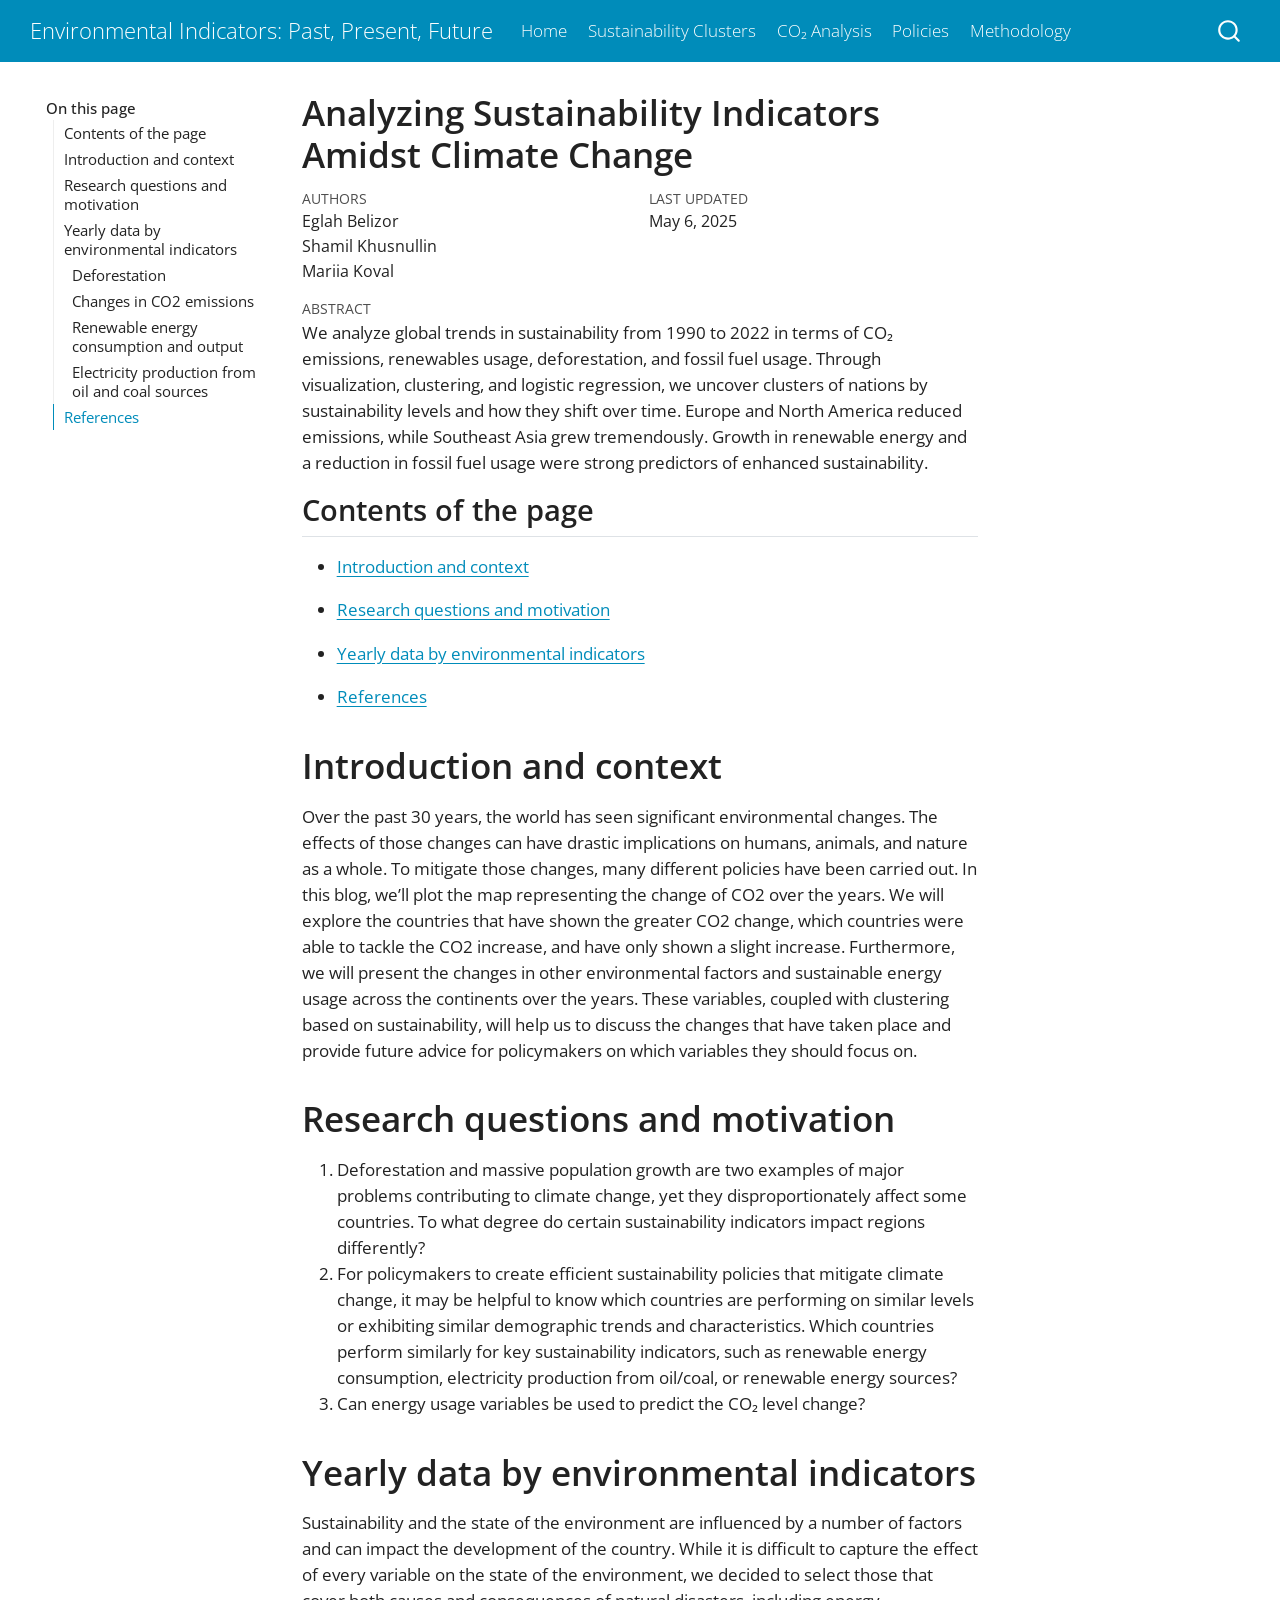
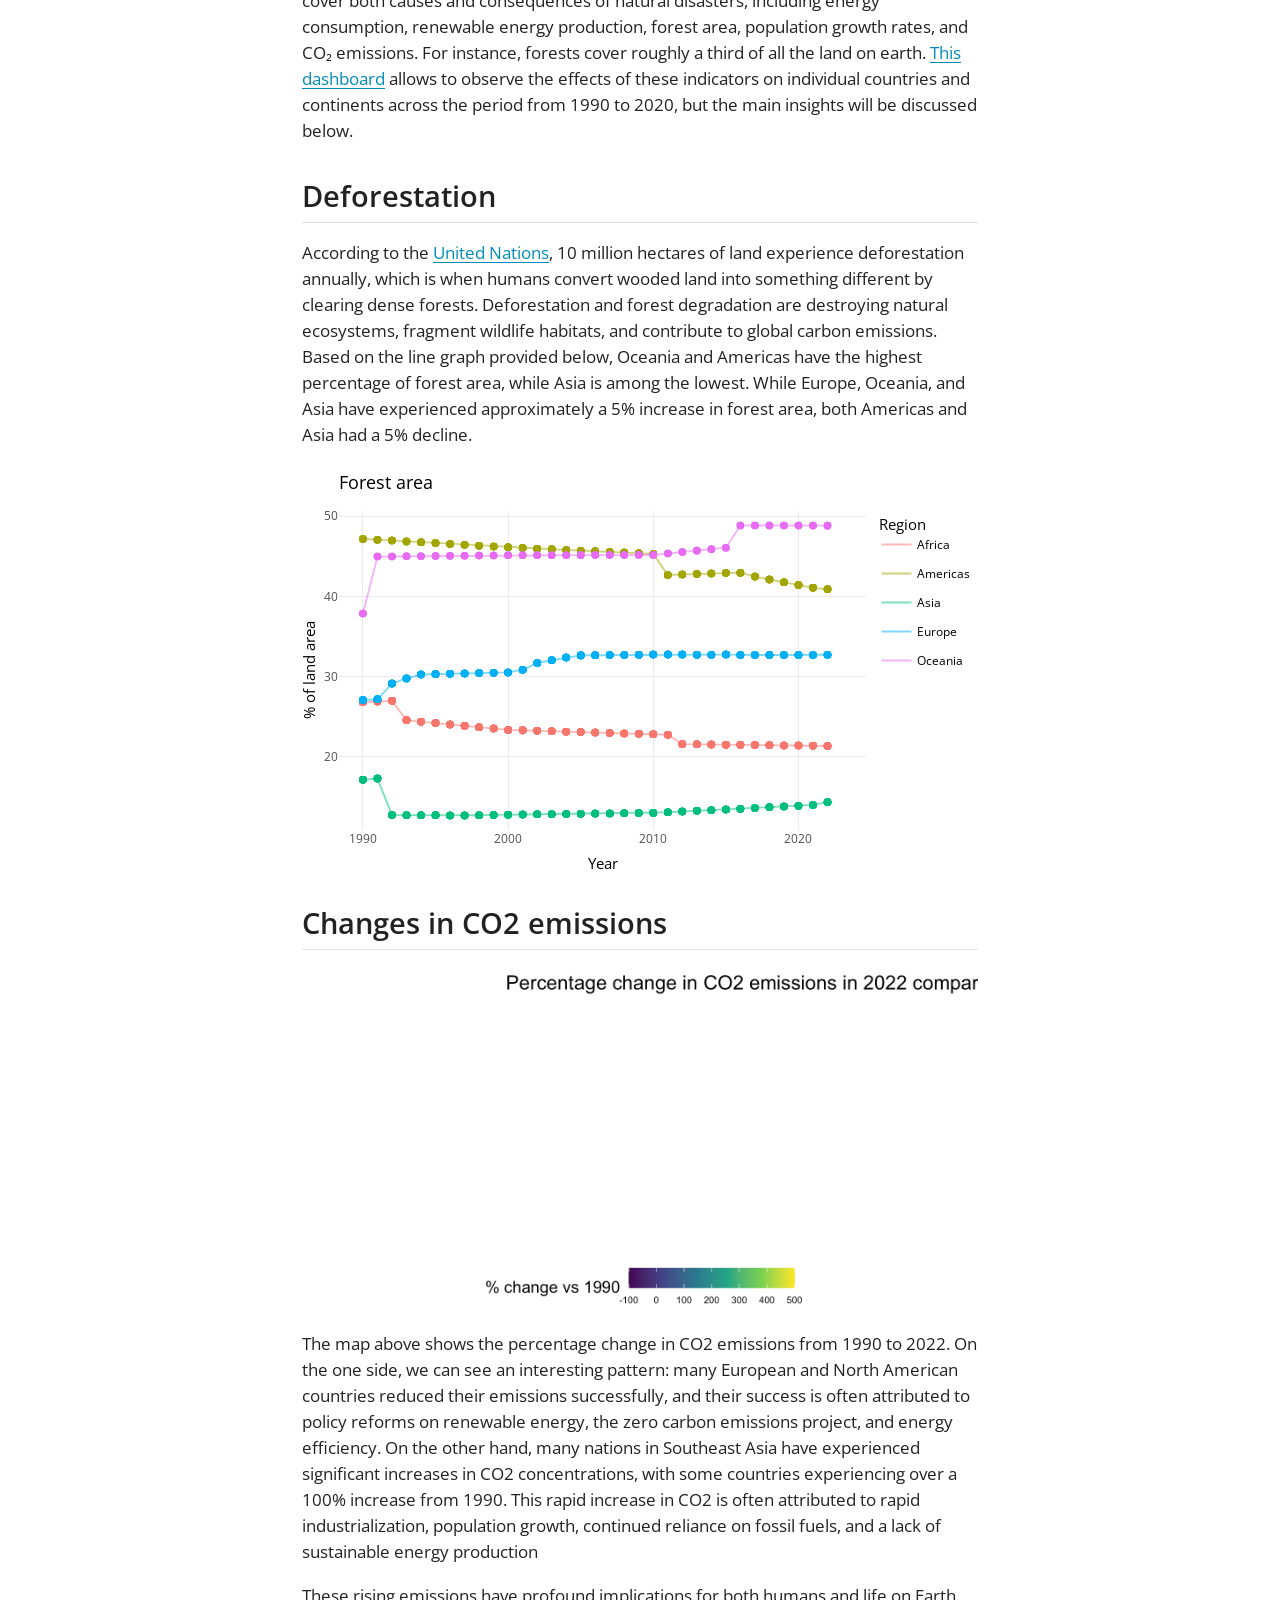
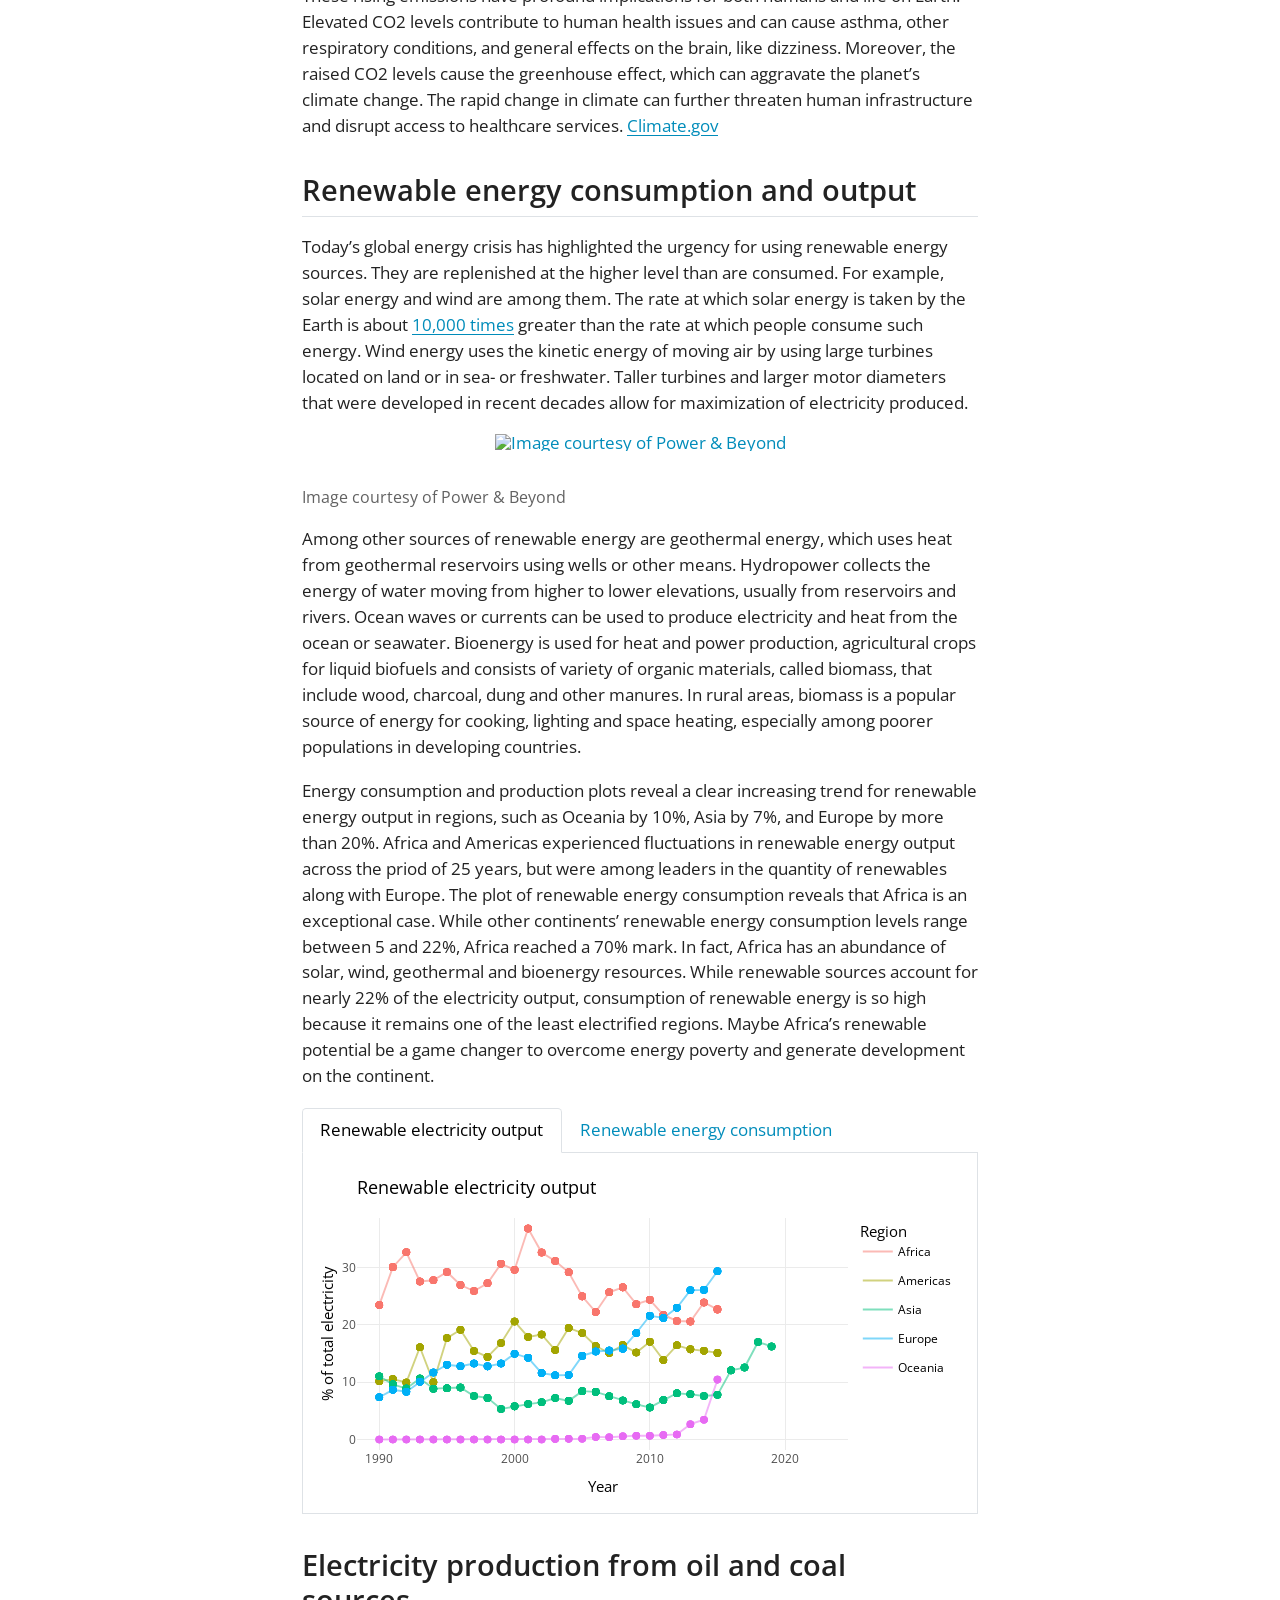
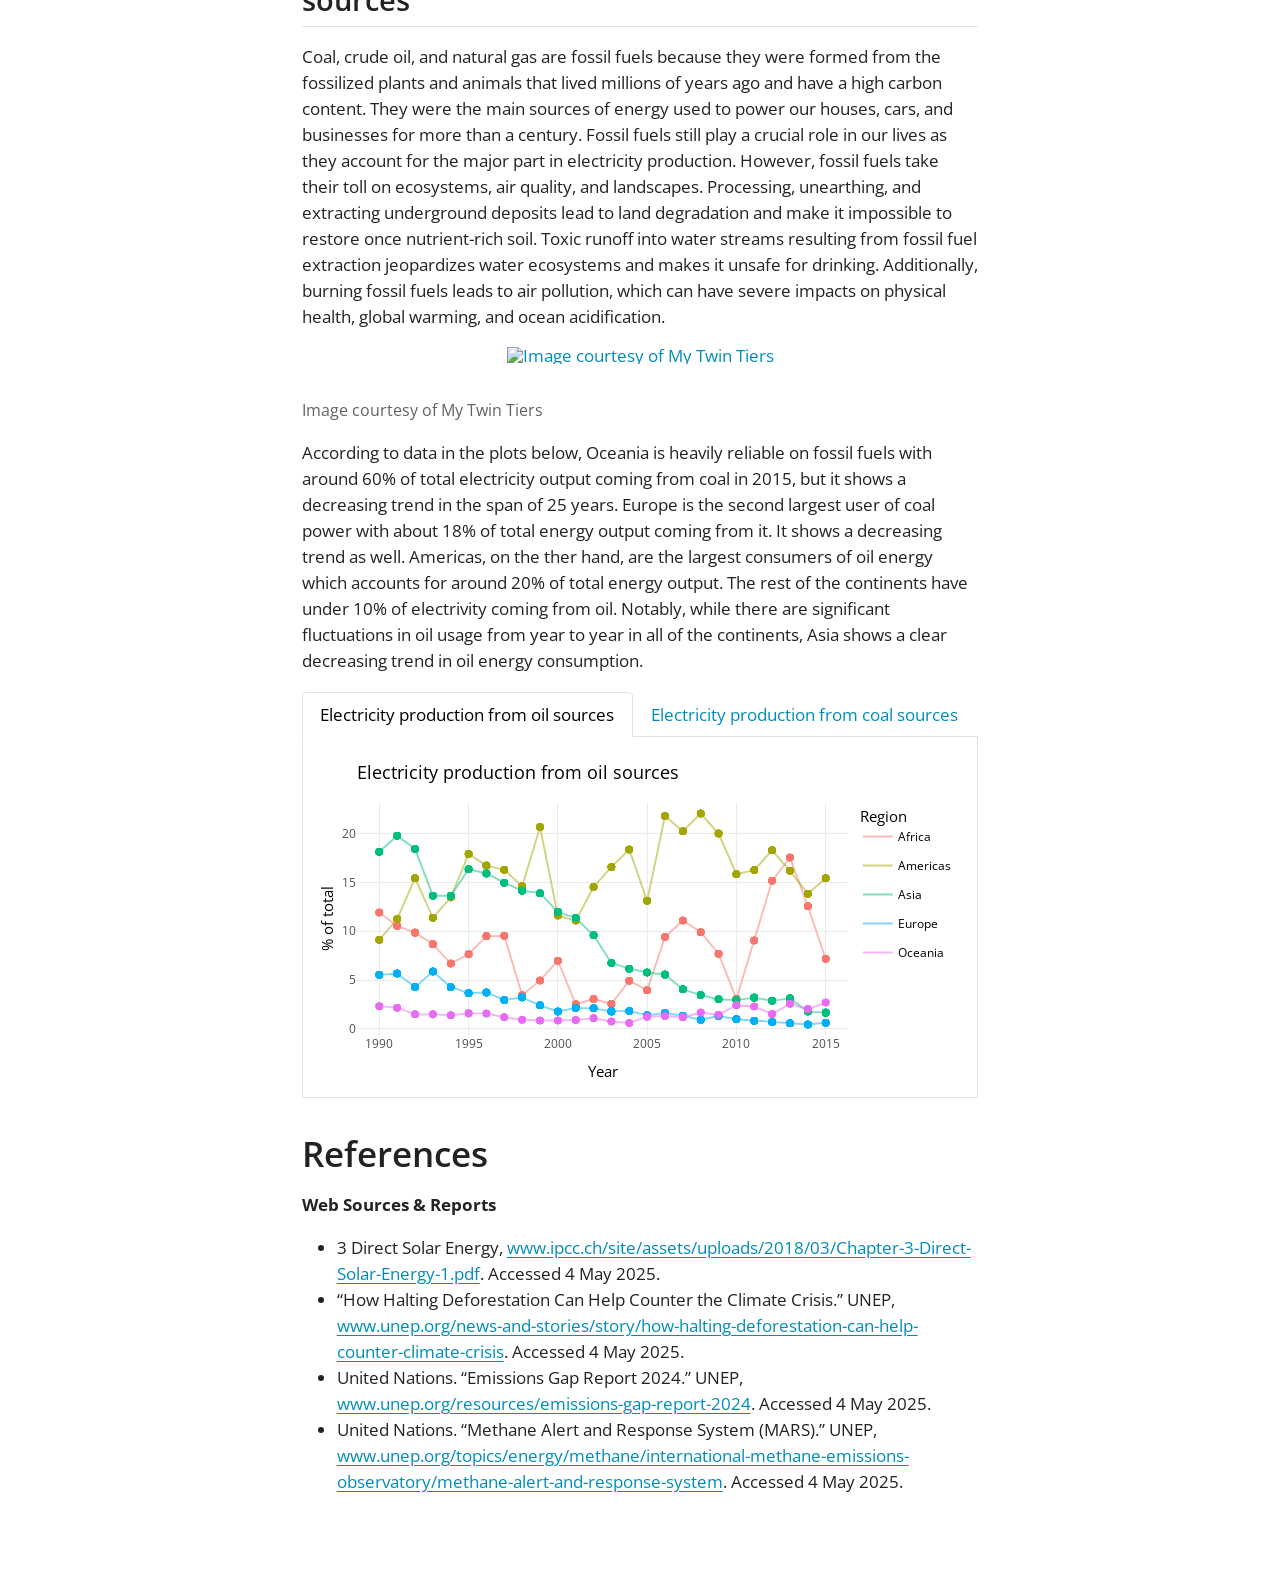
==== commit 3d5116b0: "fixed typos" ====
--- a/docs/index.html
+++ b/docs/index.html
@@ -225,8 +225,8 @@
 <p>According to the <a href="https://www.unep.org/news-and-stories/story/how-halting-deforestation-can-help-counter-climate-crisis">United Nations</a>, 10 million hectares of land experience deforestation annually, which is when humans convert wooded land into something different by clearing dense forests. Deforestation and forest degradation are destroying natural ecosystems, fragment wildlife habitats, and contribute to global carbon emissions. Based on the line graph provided below, Oceania and Americas have the highest percentage of forest area, while Asia is among the lowest. While Europe, Oceania, and Asia have experienced approximately a 5% increase in forest area, both Americas and Asia had a 5% decline.</p>
 <div class="cell">
 <div class="cell-output-display">
-<div class="plotly html-widget html-fill-item" id="htmlwidget-a5b4de60e90e929a2dd0" style="width:100%;height:406px;"></div>
-<script type="application/json" data-for="htmlwidget-a5b4de60e90e929a2dd0">{"x":{"data":[{"x":[1990,1990,1990,1990,1990,1990,1990,1990,1990,1990,1990,1990,1990,1990,1991,1991,1991,1991,1991,1991,1991,1991,1991,1991,1991,1991,1991,1991,1992,1992,1992,1992,1992,1992,1992,1992,1992,1992,1992,1992,1992,1992,1993,1993,1993,1993,1993,1993,1993,1993,1993,1993,1993,1993,1993,1993,1994,1994,1994,1994,1994,1994,1994,1994,1994,1994,1994,1994,1994,1994,1995,1995,1995,1995,1995,1995,1995,1995,1995,1995,1995,1995,1995,1995,1996,1996,1996,1996,1996,1996,1996,1996,1996,1996,1996,1996,1996,1996,1997,1997,1997,1997,1997,1997,1997,1997,1997,1997,1997,1997,1997,1997,1998,1998,1998,1998,1998,1998,1998,1998,1998,1998,1998,1998,1998,1998,1999,1999,1999,1999,1999,1999,1999,1999,1999,1999,1999,1999,1999,1999,2000,2000,2000,2000,2000,2000,2000,2000,2000,2000,2000,2000,2000,2000,2001,2001,2001,2001,2001,2001,2001,2001,2001,2001,2001,2001,2001,2001,2002,2002,2002,2002,2002,2002,2002,2002,2002,2002,2002,2002,2002,2002,2003,2003,2003,2003,2003,2003,2003,2003,2003,2003,2003,2003,2003,2003,2004,2004,2004,2004,2004,2004,2004,2004,2004,2004,2004,2004,2004,2004,2005,2005,2005,2005,2005,2005,2005,2005,2005,2005,2005,2005,2005,2005,2006,2006,2006,2006,2006,2006,2006,2006,2006,2006,2006,2006,2006,2006,2007,2007,2007,2007,2007,2007,2007,2007,2007,2007,2007,2007,2007,2007,2008,2008,2008,2008,2008,2008,2008,2008,2008,2008,2008,2008,2008,2008,2009,2009,2009,2009,2009,2009,2009,2009,2009,2009,2009,2009,2009,2009,2010,2010,2010,2010,2010,2010,2010,2010,2010,2010,2010,2010,2010,2010,2011,2011,2011,2011,2011,2011,2011,2011,2011,2011,2011,2011,2011,2011,2012,2012,2012,2012,2012,2012,2012,2012,2012,2012,2012,2012,2012,2012,2013,2013,2013,2013,2013,2013,2013,2013,2013,2013,2013,2013,2013,2013,2014,2014,2014,2014,2014,2014,2014,2014,2014,2014,2014,2014,2014,2014,2015,2015,2015,2015,2015,2015,2015,2015,2015,2015,2015,2015,2015,2015,2016,2016,2016,2016,2016,2016,2016,2016,2016,2016,2016,2016,2016,2016,2017,2017,2017,2017,2017,2017,2017,2017,2017,2017,2017,2017,2017,2017,2018,2018,2018,2018,2018,2018,2018,2018,2018,2018,2018,2018,2018,2018,2019,2019,2019,2019,2019,2019,2019,2019,2019,2019,2019,2019,2019,2019,2020,2020,2020,2020,2020,2020,2020,2020,2020,2020,2020,2020,2020,2020,2021,2021,2021,2021,2021,2021,2021,2021,2021,2021,2021,2021,2021,2021,2022,2022,2022,2022,2022,2022,2022,2022,2022,2022,2022,2022,2022,2022,2023,2023,2023,2023,2023,2023,2023,2023,2023,2023,2023,2023,2023,2023],"y":[26.81046512,26.81046512,26.81046512,26.81046512,26.81046512,26.81046512,26.81046512,26.81046512,26.81046512,26.81046512,26.81046512,26.81046512,26.81046512,26.81046512,26.881046510000001,26.881046510000001,26.881046510000001,26.881046510000001,26.881046510000001,26.881046510000001,26.881046510000001,26.881046510000001,26.881046510000001,26.881046510000001,26.881046510000001,26.881046510000001,26.881046510000001,26.881046510000001,26.951627909999999,26.951627909999999,26.951627909999999,26.951627909999999,26.951627909999999,26.951627909999999,26.951627909999999,26.951627909999999,26.951627909999999,26.951627909999999,26.951627909999999,26.951627909999999,26.951627909999999,26.951627909999999,24.521073730000001,24.521073730000001,24.521073730000001,24.521073730000001,24.521073730000001,24.521073730000001,24.521073730000001,24.521073730000001,24.521073730000001,24.521073730000001,24.521073730000001,24.521073730000001,24.521073730000001,24.521073730000001,24.349726050000001,24.349726050000001,24.349726050000001,24.349726050000001,24.349726050000001,24.349726050000001,24.349726050000001,24.349726050000001,24.349726050000001,24.349726050000001,24.349726050000001,24.349726050000001,24.349726050000001,24.349726050000001,24.178378380000002,24.178378380000002,24.178378380000002,24.178378380000002,24.178378380000002,24.178378380000002,24.178378380000002,24.178378380000002,24.178378380000002,24.178378380000002,24.178378380000002,24.178378380000002,24.178378380000002,24.178378380000002,24.007030700000001,24.007030700000001,24.007030700000001,24.007030700000001,24.007030700000001,24.007030700000001,24.007030700000001,24.007030700000001,24.007030700000001,24.007030700000001,24.007030700000001,24.007030700000001,24.007030700000001,24.007030700000001,23.835683029999998,23.835683029999998,23.835683029999998,23.835683029999998,23.835683029999998,23.835683029999998,23.835683029999998,23.835683029999998,23.835683029999998,23.835683029999998,23.835683029999998,23.835683029999998,23.835683029999998,23.835683029999998,23.664335359999999,23.664335359999999,23.664335359999999,23.664335359999999,23.664335359999999,23.664335359999999,23.664335359999999,23.664335359999999,23.664335359999999,23.664335359999999,23.664335359999999,23.664335359999999,23.664335359999999,23.664335359999999,23.492987679999999,23.492987679999999,23.492987679999999,23.492987679999999,23.492987679999999,23.492987679999999,23.492987679999999,23.492987679999999,23.492987679999999,23.492987679999999,23.492987679999999,23.492987679999999,23.492987679999999,23.492987679999999,23.321640009999999,23.321640009999999,23.321640009999999,23.321640009999999,23.321640009999999,23.321640009999999,23.321640009999999,23.321640009999999,23.321640009999999,23.321640009999999,23.321640009999999,23.321640009999999,23.321640009999999,23.321640009999999,23.267229270000001,23.267229270000001,23.267229270000001,23.267229270000001,23.267229270000001,23.267229270000001,23.267229270000001,23.267229270000001,23.267229270000001,23.267229270000001,23.267229270000001,23.267229270000001,23.267229270000001,23.267229270000001,23.21281853,23.21281853,23.21281853,23.21281853,23.21281853,23.21281853,23.21281853,23.21281853,23.21281853,23.21281853,23.21281853,23.21281853,23.21281853,23.21281853,23.158407799999999,23.158407799999999,23.158407799999999,23.158407799999999,23.158407799999999,23.158407799999999,23.158407799999999,23.158407799999999,23.158407799999999,23.158407799999999,23.158407799999999,23.158407799999999,23.158407799999999,23.158407799999999,23.103997060000001,23.103997060000001,23.103997060000001,23.103997060000001,23.103997060000001,23.103997060000001,23.103997060000001,23.103997060000001,23.103997060000001,23.103997060000001,23.103997060000001,23.103997060000001,23.103997060000001,23.103997060000001,23.04958632,23.04958632,23.04958632,23.04958632,23.04958632,23.04958632,23.04958632,23.04958632,23.04958632,23.04958632,23.04958632,23.04958632,23.04958632,23.04958632,22.995175580000002,22.995175580000002,22.995175580000002,22.995175580000002,22.995175580000002,22.995175580000002,22.995175580000002,22.995175580000002,22.995175580000002,22.995175580000002,22.995175580000002,22.995175580000002,22.995175580000002,22.995175580000002,22.940764850000001,22.940764850000001,22.940764850000001,22.940764850000001,22.940764850000001,22.940764850000001,22.940764850000001,22.940764850000001,22.940764850000001,22.940764850000001,22.940764850000001,22.940764850000001,22.940764850000001,22.940764850000001,22.886354109999999,22.886354109999999,22.886354109999999,22.886354109999999,22.886354109999999,22.886354109999999,22.886354109999999,22.886354109999999,22.886354109999999,22.886354109999999,22.886354109999999,22.886354109999999,22.886354109999999,22.886354109999999,22.831943370000001,22.831943370000001,22.831943370000001,22.831943370000001,22.831943370000001,22.831943370000001,22.831943370000001,22.831943370000001,22.831943370000001,22.831943370000001,22.831943370000001,22.831943370000001,22.831943370000001,22.831943370000001,22.77753263,22.77753263,22.77753263,22.77753263,22.77753263,22.77753263,22.77753263,22.77753263,22.77753263,22.77753263,22.77753263,22.77753263,22.77753263,22.77753263,22.723110869999999,22.723110869999999,22.723110869999999,22.723110869999999,22.723110869999999,22.723110869999999,22.723110869999999,22.723110869999999,22.723110869999999,22.723110869999999,22.723110869999999,22.723110869999999,22.723110869999999,22.723110869999999,21.546324739999999,21.546324739999999,21.546324739999999,21.546324739999999,21.546324739999999,21.546324739999999,21.546324739999999,21.546324739999999,21.546324739999999,21.546324739999999,21.546324739999999,21.546324739999999,21.546324739999999,21.546324739999999,21.523420420000001,21.523420420000001,21.523420420000001,21.523420420000001,21.523420420000001,21.523420420000001,21.523420420000001,21.523420420000001,21.523420420000001,21.523420420000001,21.523420420000001,21.523420420000001,21.523420420000001,21.523420420000001,21.50070127,21.50070127,21.50070127,21.50070127,21.50070127,21.50070127,21.50070127,21.50070127,21.50070127,21.50070127,21.50070127,21.50070127,21.50070127,21.50070127,21.47798212,21.47798212,21.47798212,21.47798212,21.47798212,21.47798212,21.47798212,21.47798212,21.47798212,21.47798212,21.47798212,21.47798212,21.47798212,21.47798212,21.455276730000001,21.455276730000001,21.455276730000001,21.455276730000001,21.455276730000001,21.455276730000001,21.455276730000001,21.455276730000001,21.455276730000001,21.455276730000001,21.455276730000001,21.455276730000001,21.455276730000001,21.455276730000001,21.432554140000001,21.432554140000001,21.432554140000001,21.432554140000001,21.432554140000001,21.432554140000001,21.432554140000001,21.432554140000001,21.432554140000001,21.432554140000001,21.432554140000001,21.432554140000001,21.432554140000001,21.432554140000001,21.409831560000001,21.409831560000001,21.409831560000001,21.409831560000001,21.409831560000001,21.409831560000001,21.409831560000001,21.409831560000001,21.409831560000001,21.409831560000001,21.409831560000001,21.409831560000001,21.409831560000001,21.409831560000001,21.387126160000001,21.387126160000001,21.387126160000001,21.387126160000001,21.387126160000001,21.387126160000001,21.387126160000001,21.387126160000001,21.387126160000001,21.387126160000001,21.387126160000001,21.387126160000001,21.387126160000001,21.387126160000001,21.364403580000001,21.364403580000001,21.364403580000001,21.364403580000001,21.364403580000001,21.364403580000001,21.364403580000001,21.364403580000001,21.364403580000001,21.364403580000001,21.364403580000001,21.364403580000001,21.364403580000001,21.364403580000001,21.341692510000001,21.341692510000001,21.341692510000001,21.341692510000001,21.341692510000001,21.341692510000001,21.341692510000001,21.341692510000001,21.341692510000001,21.341692510000001,21.341692510000001,21.341692510000001,21.341692510000001,21.341692510000001,21.318973700000001,21.318973700000001,21.318973700000001,21.318973700000001,21.318973700000001,21.318973700000001,21.318973700000001,21.318973700000001,21.318973700000001,21.318973700000001,21.318973700000001,21.318973700000001,21.318973700000001,21.318973700000001,null,null,null,null,null,null,null,null,null,null,null,null,null,null],"text":["Year: 1990 <br>Forest area (%): 26.81","Year: 1990 <br>Forest area (%): 26.81","Year: 1990 <br>Forest area (%): 26.81","Year: 1990 <br>Forest area (%): 26.81","Year: 1990 <br>Forest area (%): 26.81","Year: 1990 <br>Forest area (%): 26.81","Year: 1990 <br>Forest area (%): 26.81","Year: 1990 <br>Forest area (%): 26.81","Year: 1990 <br>Forest area (%): 26.81","Year: 1990 <br>Forest area (%): 26.81","Year: 1990 <br>Forest area (%): 26.81","Year: 1990 <br>Forest area (%): 26.81","Year: 1990 <br>Forest area (%): 26.81","Year: 1990 <br>Forest area (%): 26.81","Year: 1991 <br>Forest area (%): 26.88","Year: 1991 <br>Forest area (%): 26.88","Year: 1991 <br>Forest area (%): 26.88","Year: 1991 <br>Forest area (%): 26.88","Year: 1991 <br>Forest area (%): 26.88","Year: 1991 <br>Forest area (%): 26.88","Year: 1991 <br>Forest area (%): 26.88","Year: 1991 <br>Forest area (%): 26.88","Year: 1991 <br>Forest area (%): 26.88","Year: 1991 <br>Forest area (%): 26.88","Year: 1991 <br>Forest area (%): 26.88","Year: 1991 <br>Forest area (%): 26.88","Year: 1991 <br>Forest area (%): 26.88","Year: 1991 <br>Forest area (%): 26.88","Year: 1992 <br>Forest area (%): 26.95","Year: 1992 <br>Forest area (%): 26.95","Year: 1992 <br>Forest area (%): 26.95","Year: 1992 <br>Forest area (%): 26.95","Year: 1992 <br>Forest area (%): 26.95","Year: 1992 <br>Forest area (%): 26.95","Year: 1992 <br>Forest area (%): 26.95","Year: 1992 <br>Forest area (%): 26.95","Year: 1992 <br>Forest area (%): 26.95","Year: 1992 <br>Forest area (%): 26.95","Year: 1992 <br>Forest area (%): 26.95","Year: 1992 <br>Forest area (%): 26.95","Year: 1992 <br>Forest area (%): 26.95","Year: 1992 <br>Forest area (%): 26.95","Year: 1993 <br>Forest area (%): 24.52","Year: 1993 <br>Forest area (%): 24.52","Year: 1993 <br>Forest area (%): 24.52","Year: 1993 <br>Forest area (%): 24.52","Year: 1993 <br>Forest area (%): 24.52","Year: 1993 <br>Forest area (%): 24.52","Year: 1993 <br>Forest area (%): 24.52","Year: 1993 <br>Forest area (%): 24.52","Year: 1993 <br>Forest area (%): 24.52","Year: 1993 <br>Forest area (%): 24.52","Year: 1993 <br>Forest area (%): 24.52","Year: 1993 <br>Forest area (%): 24.52","Year: 1993 <br>Forest area (%): 24.52","Year: 1993 <br>Forest area (%): 24.52","Year: 1994 <br>Forest area (%): 24.35","Year: 1994 <br>Forest area (%): 24.35","Year: 1994 <br>Forest area (%): 24.35","Year: 1994 <br>Forest area (%): 24.35","Year: 1994 <br>Forest area (%): 24.35","Year: 1994 <br>Forest area (%): 24.35","Year: 1994 <br>Forest area (%): 24.35","Year: 1994 <br>Forest area (%): 24.35","Year: 1994 <br>Forest area (%): 24.35","Year: 1994 <br>Forest area (%): 24.35","Year: 1994 <br>Forest area (%): 24.35","Year: 1994 <br>Forest area (%): 24.35","Year: 1994 <br>Forest area (%): 24.35","Year: 1994 <br>Forest area (%): 24.35","Year: 1995 <br>Forest area (%): 24.18","Year: 1995 <br>Forest area (%): 24.18","Year: 1995 <br>Forest area (%): 24.18","Year: 1995 <br>Forest area (%): 24.18","Year: 1995 <br>Forest area (%): 24.18","Year: 1995 <br>Forest area (%): 24.18","Year: 1995 <br>Forest area (%): 24.18","Year: 1995 <br>Forest area (%): 24.18","Year: 1995 <br>Forest area (%): 24.18","Year: 1995 <br>Forest area (%): 24.18","Year: 1995 <br>Forest area (%): 24.18","Year: 1995 <br>Forest area (%): 24.18","Year: 1995 <br>Forest area (%): 24.18","Year: 1995 <br>Forest area (%): 24.18","Year: 1996 <br>Forest area (%): 24.01","Year: 1996 <br>Forest area (%): 24.01","Year: 1996 <br>Forest area (%): 24.01","Year: 1996 <br>Forest area (%): 24.01","Year: 1996 <br>Forest area (%): 24.01","Year: 1996 <br>Forest area (%): 24.01","Year: 1996 <br>Forest area (%): 24.01","Year: 1996 <br>Forest area (%): 24.01","Year: 1996 <br>Forest area (%): 24.01","Year: 1996 <br>Forest area (%): 24.01","Year: 1996 <br>Forest area (%): 24.01","Year: 1996 <br>Forest area (%): 24.01","Year: 1996 <br>Forest area (%): 24.01","Year: 1996 <br>Forest area (%): 24.01","Year: 1997 <br>Forest area (%): 23.84","Year: 1997 <br>Forest area (%): 23.84","Year: 1997 <br>Forest area (%): 23.84","Year: 1997 <br>Forest area (%): 23.84","Year: 1997 <br>Forest area (%): 23.84","Year: 1997 <br>Forest area (%): 23.84","Year: 1997 <br>Forest area (%): 23.84","Year: 1997 <br>Forest area (%): 23.84","Year: 1997 <br>Forest area (%): 23.84","Year: 1997 <br>Forest area (%): 23.84","Year: 1997 <br>Forest area (%): 23.84","Year: 1997 <br>Forest area (%): 23.84","Year: 1997 <br>Forest area (%): 23.84","Year: 1997 <br>Forest area (%): 23.84","Year: 1998 <br>Forest area (%): 23.66","Year: 1998 <br>Forest area (%): 23.66","Year: 1998 <br>Forest area (%): 23.66","Year: 1998 <br>Forest area (%): 23.66","Year: 1998 <br>Forest area (%): 23.66","Year: 1998 <br>Forest area (%): 23.66","Year: 1998 <br>Forest area (%): 23.66","Year: 1998 <br>Forest area (%): 23.66","Year: 1998 <br>Forest area (%): 23.66","Year: 1998 <br>Forest area (%): 23.66","Year: 1998 <br>Forest area (%): 23.66","Year: 1998 <br>Forest area (%): 23.66","Year: 1998 <br>Forest area (%): 23.66","Year: 1998 <br>Forest area (%): 23.66","Year: 1999 <br>Forest area (%): 23.49","Year: 1999 <br>Forest area (%): 23.49","Year: 1999 <br>Forest area (%): 23.49","Year: 1999 <br>Forest area (%): 23.49","Year: 1999 <br>Forest area (%): 23.49","Year: 1999 <br>Forest area (%): 23.49","Year: 1999 <br>Forest area (%): 23.49","Year: 1999 <br>Forest area (%): 23.49","Year: 1999 <br>Forest area (%): 23.49","Year: 1999 <br>Forest area (%): 23.49","Year: 1999 <br>Forest area (%): 23.49","Year: 1999 <br>Forest area (%): 23.49","Year: 1999 <br>Forest area (%): 23.49","Year: 1999 <br>Forest area (%): 23.49","Year: 2000 <br>Forest area (%): 23.32","Year: 2000 <br>Forest area (%): 23.32","Year: 2000 <br>Forest area (%): 23.32","Year: 2000 <br>Forest area (%): 23.32","Year: 2000 <br>Forest area (%): 23.32","Year: 2000 <br>Forest area (%): 23.32","Year: 2000 <br>Forest area (%): 23.32","Year: 2000 <br>Forest area (%): 23.32","Year: 2000 <br>Forest area (%): 23.32","Year: 2000 <br>Forest area (%): 23.32","Year: 2000 <br>Forest area (%): 23.32","Year: 2000 <br>Forest area (%): 23.32","Year: 2000 <br>Forest area (%): 23.32","Year: 2000 <br>Forest area (%): 23.32","Year: 2001 <br>Forest area (%): 23.27","Year: 2001 <br>Forest area (%): 23.27","Year: 2001 <br>Forest area (%): 23.27","Year: 2001 <br>Forest area (%): 23.27","Year: 2001 <br>Forest area (%): 23.27","Year: 2001 <br>Forest area (%): 23.27","Year: 2001 <br>Forest area (%): 23.27","Year: 2001 <br>Forest area (%): 23.27","Year: 2001 <br>Forest area (%): 23.27","Year: 2001 <br>Forest area (%): 23.27","Year: 2001 <br>Forest area (%): 23.27","Year: 2001 <br>Forest area (%): 23.27","Year: 2001 <br>Forest area (%): 23.27","Year: 2001 <br>Forest area (%): 23.27","Year: 2002 <br>Forest area (%): 23.21","Year: 2002 <br>Forest area (%): 23.21","Year: 2002 <br>Forest area (%): 23.21","Year: 2002 <br>Forest area (%): 23.21","Year: 2002 <br>Forest area (%): 23.21","Year: 2002 <br>Forest area (%): 23.21","Year: 2002 <br>Forest area (%): 23.21","Year: 2002 <br>Forest area (%): 23.21","Year: 2002 <br>Forest area (%): 23.21","Year: 2002 <br>Forest area (%): 23.21","Year: 2002 <br>Forest area (%): 23.21","Year: 2002 <br>Forest area (%): 23.21","Year: 2002 <br>Forest area (%): 23.21","Year: 2002 <br>Forest area (%): 23.21","Year: 2003 <br>Forest area (%): 23.16","Year: 2003 <br>Forest area (%): 23.16","Year: 2003 <br>Forest area (%): 23.16","Year: 2003 <br>Forest area (%): 23.16","Year: 2003 <br>Forest area (%): 23.16","Year: 2003 <br>Forest area (%): 23.16","Year: 2003 <br>Forest area (%): 23.16","Year: 2003 <br>Forest area (%): 23.16","Year: 2003 <br>Forest area (%): 23.16","Year: 2003 <br>Forest area (%): 23.16","Year: 2003 <br>Forest area (%): 23.16","Year: 2003 <br>Forest area (%): 23.16","Year: 2003 <br>Forest area (%): 23.16","Year: 2003 <br>Forest area (%): 23.16","Year: 2004 <br>Forest area (%): 23.1","Year: 2004 <br>Forest area (%): 23.1","Year: 2004 <br>Forest area (%): 23.1","Year: 2004 <br>Forest area (%): 23.1","Year: 2004 <br>Forest area (%): 23.1","Year: 2004 <br>Forest area (%): 23.1","Year: 2004 <br>Forest area (%): 23.1","Year: 2004 <br>Forest area (%): 23.1","Year: 2004 <br>Forest area (%): 23.1","Year: 2004 <br>Forest area (%): 23.1","Year: 2004 <br>Forest area (%): 23.1","Year: 2004 <br>Forest area (%): 23.1","Year: 2004 <br>Forest area (%): 23.1","Year: 2004 <br>Forest area (%): 23.1","Year: 2005 <br>Forest area (%): 23.05","Year: 2005 <br>Forest area (%): 23.05","Year: 2005 <br>Forest area (%): 23.05","Year: 2005 <br>Forest area (%): 23.05","Year: 2005 <br>Forest area (%): 23.05","Year: 2005 <br>Forest area (%): 23.05","Year: 2005 <br>Forest area (%): 23.05","Year: 2005 <br>Forest area (%): 23.05","Year: 2005 <br>Forest area (%): 23.05","Year: 2005 <br>Forest area (%): 23.05","Year: 2005 <br>Forest area (%): 23.05","Year: 2005 <br>Forest area (%): 23.05","Year: 2005 <br>Forest area (%): 23.05","Year: 2005 <br>Forest area (%): 23.05","Year: 2006 <br>Forest area (%): 23","Year: 2006 <br>Forest area (%): 23","Year: 2006 <br>Forest area (%): 23","Year: 2006 <br>Forest area (%): 23","Year: 2006 <br>Forest area (%): 23","Year: 2006 <br>Forest area (%): 23","Year: 2006 <br>Forest area (%): 23","Year: 2006 <br>Forest area (%): 23","Year: 2006 <br>Forest area (%): 23","Year: 2006 <br>Forest area (%): 23","Year: 2006 <br>Forest area (%): 23","Year: 2006 <br>Forest area (%): 23","Year: 2006 <br>Forest area (%): 23","Year: 2006 <br>Forest area (%): 23","Year: 2007 <br>Forest area (%): 22.94","Year: 2007 <br>Forest area (%): 22.94","Year: 2007 <br>Forest area (%): 22.94","Year: 2007 <br>Forest area (%): 22.94","Year: 2007 <br>Forest area (%): 22.94","Year: 2007 <br>Forest area (%): 22.94","Year: 2007 <br>Forest area (%): 22.94","Year: 2007 <br>Forest area (%): 22.94","Year: 2007 <br>Forest area (%): 22.94","Year: 2007 <br>Forest area (%): 22.94","Year: 2007 <br>Forest area (%): 22.94","Year: 2007 <br>Forest area (%): 22.94","Year: 2007 <br>Forest area (%): 22.94","Year: 2007 <br>Forest area (%): 22.94","Year: 2008 <br>Forest area (%): 22.89","Year: 2008 <br>Forest area (%): 22.89","Year: 2008 <br>Forest area (%): 22.89","Year: 2008 <br>Forest area (%): 22.89","Year: 2008 <br>Forest area (%): 22.89","Year: 2008 <br>Forest area (%): 22.89","Year: 2008 <br>Forest area (%): 22.89","Year: 2008 <br>Forest area (%): 22.89","Year: 2008 <br>Forest area (%): 22.89","Year: 2008 <br>Forest area (%): 22.89","Year: 2008 <br>Forest area (%): 22.89","Year: 2008 <br>Forest area (%): 22.89","Year: 2008 <br>Forest area (%): 22.89","Year: 2008 <br>Forest area (%): 22.89","Year: 2009 <br>Forest area (%): 22.83","Year: 2009 <br>Forest area (%): 22.83","Year: 2009 <br>Forest area (%): 22.83","Year: 2009 <br>Forest area (%): 22.83","Year: 2009 <br>Forest area (%): 22.83","Year: 2009 <br>Forest area (%): 22.83","Year: 2009 <br>Forest area (%): 22.83","Year: 2009 <br>Forest area (%): 22.83","Year: 2009 <br>Forest area (%): 22.83","Year: 2009 <br>Forest area (%): 22.83","Year: 2009 <br>Forest area (%): 22.83","Year: 2009 <br>Forest area (%): 22.83","Year: 2009 <br>Forest area (%): 22.83","Year: 2009 <br>Forest area (%): 22.83","Year: 2010 <br>Forest area (%): 22.78","Year: 2010 <br>Forest area (%): 22.78","Year: 2010 <br>Forest area (%): 22.78","Year: 2010 <br>Forest area (%): 22.78","Year: 2010 <br>Forest area (%): 22.78","Year: 2010 <br>Forest area (%): 22.78","Year: 2010 <br>Forest area (%): 22.78","Year: 2010 <br>Forest area (%): 22.78","Year: 2010 <br>Forest area (%): 22.78","Year: 2010 <br>Forest area (%): 22.78","Year: 2010 <br>Forest area (%): 22.78","Year: 2010 <br>Forest area (%): 22.78","Year: 2010 <br>Forest area (%): 22.78","Year: 2010 <br>Forest area (%): 22.78","Year: 2011 <br>Forest area (%): 22.72","Year: 2011 <br>Forest area (%): 22.72","Year: 2011 <br>Forest area (%): 22.72","Year: 2011 <br>Forest area (%): 22.72","Year: 2011 <br>Forest area (%): 22.72","Year: 2011 <br>Forest area (%): 22.72","Year: 2011 <br>Forest area (%): 22.72","Year: 2011 <br>Forest area (%): 22.72","Year: 2011 <br>Forest area (%): 22.72","Year: 2011 <br>Forest area (%): 22.72","Year: 2011 <br>Forest area (%): 22.72","Year: 2011 <br>Forest area (%): 22.72","Year: 2011 <br>Forest area (%): 22.72","Year: 2011 <br>Forest area (%): 22.72","Year: 2012 <br>Forest area (%): 21.55","Year: 2012 <br>Forest area (%): 21.55","Year: 2012 <br>Forest area (%): 21.55","Year: 2012 <br>Forest area (%): 21.55","Year: 2012 <br>Forest area (%): 21.55","Year: 2012 <br>Forest area (%): 21.55","Year: 2012 <br>Forest area (%): 21.55","Year: 2012 <br>Forest area (%): 21.55","Year: 2012 <br>Forest area (%): 21.55","Year: 2012 <br>Forest area (%): 21.55","Year: 2012 <br>Forest area (%): 21.55","Year: 2012 <br>Forest area (%): 21.55","Year: 2012 <br>Forest area (%): 21.55","Year: 2012 <br>Forest area (%): 21.55","Year: 2013 <br>Forest area (%): 21.52","Year: 2013 <br>Forest area (%): 21.52","Year: 2013 <br>Forest area (%): 21.52","Year: 2013 <br>Forest area (%): 21.52","Year: 2013 <br>Forest area (%): 21.52","Year: 2013 <br>Forest area (%): 21.52","Year: 2013 <br>Forest area (%): 21.52","Year: 2013 <br>Forest area (%): 21.52","Year: 2013 <br>Forest area (%): 21.52","Year: 2013 <br>Forest area (%): 21.52","Year: 2013 <br>Forest area (%): 21.52","Year: 2013 <br>Forest area (%): 21.52","Year: 2013 <br>Forest area (%): 21.52","Year: 2013 <br>Forest area (%): 21.52","Year: 2014 <br>Forest area (%): 21.5","Year: 2014 <br>Forest area (%): 21.5","Year: 2014 <br>Forest area (%): 21.5","Year: 2014 <br>Forest area (%): 21.5","Year: 2014 <br>Forest area (%): 21.5","Year: 2014 <br>Forest area (%): 21.5","Year: 2014 <br>Forest area (%): 21.5","Year: 2014 <br>Forest area (%): 21.5","Year: 2014 <br>Forest area (%): 21.5","Year: 2014 <br>Forest area (%): 21.5","Year: 2014 <br>Forest area (%): 21.5","Year: 2014 <br>Forest area (%): 21.5","Year: 2014 <br>Forest area (%): 21.5","Year: 2014 <br>Forest area (%): 21.5","Year: 2015 <br>Forest area (%): 21.48","Year: 2015 <br>Forest area (%): 21.48","Year: 2015 <br>Forest area (%): 21.48","Year: 2015 <br>Forest area (%): 21.48","Year: 2015 <br>Forest area (%): 21.48","Year: 2015 <br>Forest area (%): 21.48","Year: 2015 <br>Forest area (%): 21.48","Year: 2015 <br>Forest area (%): 21.48","Year: 2015 <br>Forest area (%): 21.48","Year: 2015 <br>Forest area (%): 21.48","Year: 2015 <br>Forest area (%): 21.48","Year: 2015 <br>Forest area (%): 21.48","Year: 2015 <br>Forest area (%): 21.48","Year: 2015 <br>Forest area (%): 21.48","Year: 2016 <br>Forest area (%): 21.46","Year: 2016 <br>Forest area (%): 21.46","Year: 2016 <br>Forest area (%): 21.46","Year: 2016 <br>Forest area (%): 21.46","Year: 2016 <br>Forest area (%): 21.46","Year: 2016 <br>Forest area (%): 21.46","Year: 2016 <br>Forest area (%): 21.46","Year: 2016 <br>Forest area (%): 21.46","Year: 2016 <br>Forest area (%): 21.46","Year: 2016 <br>Forest area (%): 21.46","Year: 2016 <br>Forest area (%): 21.46","Year: 2016 <br>Forest area (%): 21.46","Year: 2016 <br>Forest area (%): 21.46","Year: 2016 <br>Forest area (%): 21.46","Year: 2017 <br>Forest area (%): 21.43","Year: 2017 <br>Forest area (%): 21.43","Year: 2017 <br>Forest area (%): 21.43","Year: 2017 <br>Forest area (%): 21.43","Year: 2017 <br>Forest area (%): 21.43","Year: 2017 <br>Forest area (%): 21.43","Year: 2017 <br>Forest area (%): 21.43","Year: 2017 <br>Forest area (%): 21.43","Year: 2017 <br>Forest area (%): 21.43","Year: 2017 <br>Forest area (%): 21.43","Year: 2017 <br>Forest area (%): 21.43","Year: 2017 <br>Forest area (%): 21.43","Year: 2017 <br>Forest area (%): 21.43","Year: 2017 <br>Forest area (%): 21.43","Year: 2018 <br>Forest area (%): 21.41","Year: 2018 <br>Forest area (%): 21.41","Year: 2018 <br>Forest area (%): 21.41","Year: 2018 <br>Forest area (%): 21.41","Year: 2018 <br>Forest area (%): 21.41","Year: 2018 <br>Forest area (%): 21.41","Year: 2018 <br>Forest area (%): 21.41","Year: 2018 <br>Forest area (%): 21.41","Year: 2018 <br>Forest area (%): 21.41","Year: 2018 <br>Forest area (%): 21.41","Year: 2018 <br>Forest area (%): 21.41","Year: 2018 <br>Forest area (%): 21.41","Year: 2018 <br>Forest area (%): 21.41","Year: 2018 <br>Forest area (%): 21.41","Year: 2019 <br>Forest area (%): 21.39","Year: 2019 <br>Forest area (%): 21.39","Year: 2019 <br>Forest area (%): 21.39","Year: 2019 <br>Forest area (%): 21.39","Year: 2019 <br>Forest area (%): 21.39","Year: 2019 <br>Forest area (%): 21.39","Year: 2019 <br>Forest area (%): 21.39","Year: 2019 <br>Forest area (%): 21.39","Year: 2019 <br>Forest area (%): 21.39","Year: 2019 <br>Forest area (%): 21.39","Year: 2019 <br>Forest area (%): 21.39","Year: 2019 <br>Forest area (%): 21.39","Year: 2019 <br>Forest area (%): 21.39","Year: 2019 <br>Forest area (%): 21.39","Year: 2020 <br>Forest area (%): 21.36","Year: 2020 <br>Forest area (%): 21.36","Year: 2020 <br>Forest area (%): 21.36","Year: 2020 <br>Forest area (%): 21.36","Year: 2020 <br>Forest area (%): 21.36","Year: 2020 <br>Forest area (%): 21.36","Year: 2020 <br>Forest area (%): 21.36","Year: 2020 <br>Forest area (%): 21.36","Year: 2020 <br>Forest area (%): 21.36","Year: 2020 <br>Forest area (%): 21.36","Year: 2020 <br>Forest area (%): 21.36","Year: 2020 <br>Forest area (%): 21.36","Year: 2020 <br>Forest area (%): 21.36","Year: 2020 <br>Forest area (%): 21.36","Year: 2021 <br>Forest area (%): 21.34","Year: 2021 <br>Forest area (%): 21.34","Year: 2021 <br>Forest area (%): 21.34","Year: 2021 <br>Forest area (%): 21.34","Year: 2021 <br>Forest area (%): 21.34","Year: 2021 <br>Forest area (%): 21.34","Year: 2021 <br>Forest area (%): 21.34","Year: 2021 <br>Forest area (%): 21.34","Year: 2021 <br>Forest area (%): 21.34","Year: 2021 <br>Forest area (%): 21.34","Year: 2021 <br>Forest area (%): 21.34","Year: 2021 <br>Forest area (%): 21.34","Year: 2021 <br>Forest area (%): 21.34","Year: 2021 <br>Forest area (%): 21.34","Year: 2022 <br>Forest area (%): 21.32","Year: 2022 <br>Forest area (%): 21.32","Year: 2022 <br>Forest area (%): 21.32","Year: 2022 <br>Forest area (%): 21.32","Year: 2022 <br>Forest area (%): 21.32","Year: 2022 <br>Forest area (%): 21.32","Year: 2022 <br>Forest area (%): 21.32","Year: 2022 <br>Forest area (%): 21.32","Year: 2022 <br>Forest area (%): 21.32","Year: 2022 <br>Forest area (%): 21.32","Year: 2022 <br>Forest area (%): 21.32","Year: 2022 <br>Forest area (%): 21.32","Year: 2022 <br>Forest area (%): 21.32","Year: 2022 <br>Forest area (%): 21.32","Year: 2023 <br>Forest area (%): NA","Year: 2023 <br>Forest area (%): NA","Year: 2023 <br>Forest area (%): NA","Year: 2023 <br>Forest area (%): NA","Year: 2023 <br>Forest area (%): NA","Year: 2023 <br>Forest area (%): NA","Year: 2023 <br>Forest area (%): NA","Year: 2023 <br>Forest area (%): NA","Year: 2023 <br>Forest area (%): NA","Year: 2023 <br>Forest area (%): NA","Year: 2023 <br>Forest area (%): NA","Year: 2023 <br>Forest area (%): NA","Year: 2023 <br>Forest area (%): NA","Year: 2023 <br>Forest area (%): NA"],"type":"scatter","mode":"lines","line":{"width":1.8897637795275593,"color":"rgba(248,118,109,0.5)","dash":"solid"},"hoveron":"points","name":"Africa","legendgroup":"Africa","showlegend":true,"xaxis":"x","yaxis":"y","hoverinfo":"text","frame":null},{"x":[1990,1990,1990,1990,1990,1990,1990,1990,1990,1991,1991,1991,1991,1991,1991,1991,1991,1991,1992,1992,1992,1992,1992,1992,1992,1992,1992,1993,1993,1993,1993,1993,1993,1993,1993,1993,1994,1994,1994,1994,1994,1994,1994,1994,1994,1995,1995,1995,1995,1995,1995,1995,1995,1995,1996,1996,1996,1996,1996,1996,1996,1996,1996,1997,1997,1997,1997,1997,1997,1997,1997,1997,1998,1998,1998,1998,1998,1998,1998,1998,1998,1999,1999,1999,1999,1999,1999,1999,1999,1999,2000,2000,2000,2000,2000,2000,2000,2000,2000,2001,2001,2001,2001,2001,2001,2001,2001,2001,2002,2002,2002,2002,2002,2002,2002,2002,2002,2003,2003,2003,2003,2003,2003,2003,2003,2003,2004,2004,2004,2004,2004,2004,2004,2004,2004,2005,2005,2005,2005,2005,2005,2005,2005,2005,2006,2006,2006,2006,2006,2006,2006,2006,2006,2007,2007,2007,2007,2007,2007,2007,2007,2007,2008,2008,2008,2008,2008,2008,2008,2008,2008,2009,2009,2009,2009,2009,2009,2009,2009,2009,2010,2010,2010,2010,2010,2010,2010,2010,2010,2011,2011,2011,2011,2011,2011,2011,2011,2011,2012,2012,2012,2012,2012,2012,2012,2012,2012,2013,2013,2013,2013,2013,2013,2013,2013,2013,2014,2014,2014,2014,2014,2014,2014,2014,2014,2015,2015,2015,2015,2015,2015,2015,2015,2015,2016,2016,2016,2016,2016,2016,2016,2016,2016,2017,2017,2017,2017,2017,2017,2017,2017,2017,2018,2018,2018,2018,2018,2018,2018,2018,2018,2019,2019,2019,2019,2019,2019,2019,2019,2019,2020,2020,2020,2020,2020,2020,2020,2020,2020,2021,2021,2021,2021,2021,2021,2021,2021,2021,2022,2022,2022,2022,2022,2022,2022,2022,2022,2023,2023,2023,2023,2023,2023,2023,2023,2023],"y":[47.185185189999999,47.185185189999999,47.185185189999999,47.185185189999999,47.185185189999999,47.185185189999999,47.185185189999999,47.185185189999999,47.185185189999999,47.079727099999999,47.079727099999999,47.079727099999999,47.079727099999999,47.079727099999999,47.079727099999999,47.079727099999999,47.079727099999999,47.079727099999999,46.97426901,46.97426901,46.97426901,46.97426901,46.97426901,46.97426901,46.97426901,46.97426901,46.97426901,46.868810920000001,46.868810920000001,46.868810920000001,46.868810920000001,46.868810920000001,46.868810920000001,46.868810920000001,46.868810920000001,46.868810920000001,46.763352830000002,46.763352830000002,46.763352830000002,46.763352830000002,46.763352830000002,46.763352830000002,46.763352830000002,46.763352830000002,46.763352830000002,46.657894740000003,46.657894740000003,46.657894740000003,46.657894740000003,46.657894740000003,46.657894740000003,46.657894740000003,46.657894740000003,46.657894740000003,46.552436649999997,46.552436649999997,46.552436649999997,46.552436649999997,46.552436649999997,46.552436649999997,46.552436649999997,46.552436649999997,46.552436649999997,46.446978559999998,46.446978559999998,46.446978559999998,46.446978559999998,46.446978559999998,46.446978559999998,46.446978559999998,46.446978559999998,46.446978559999998,46.341520469999999,46.341520469999999,46.341520469999999,46.341520469999999,46.341520469999999,46.341520469999999,46.341520469999999,46.341520469999999,46.341520469999999,46.23606238,46.23606238,46.23606238,46.23606238,46.23606238,46.23606238,46.23606238,46.23606238,46.23606238,46.130604290000001,46.130604290000001,46.130604290000001,46.130604290000001,46.130604290000001,46.130604290000001,46.130604290000001,46.130604290000001,46.130604290000001,46.047953219999997,46.047953219999997,46.047953219999997,46.047953219999997,46.047953219999997,46.047953219999997,46.047953219999997,46.047953219999997,46.047953219999997,45.965302139999999,45.965302139999999,45.965302139999999,45.965302139999999,45.965302139999999,45.965302139999999,45.965302139999999,45.965302139999999,45.965302139999999,45.882651070000001,45.882651070000001,45.882651070000001,45.882651070000001,45.882651070000001,45.882651070000001,45.882651070000001,45.882651070000001,45.882651070000001,45.799999999999997,45.799999999999997,45.799999999999997,45.799999999999997,45.799999999999997,45.799999999999997,45.799999999999997,45.799999999999997,45.799999999999997,45.71734893,45.71734893,45.71734893,45.71734893,45.71734893,45.71734893,45.71734893,45.71734893,45.71734893,45.634697860000003,45.634697860000003,45.634697860000003,45.634697860000003,45.634697860000003,45.634697860000003,45.634697860000003,45.634697860000003,45.634697860000003,45.552046779999998,45.552046779999998,45.552046779999998,45.552046779999998,45.552046779999998,45.552046779999998,45.552046779999998,45.552046779999998,45.552046779999998,45.469395710000001,45.469395710000001,45.469395710000001,45.469395710000001,45.469395710000001,45.469395710000001,45.469395710000001,45.469395710000001,45.469395710000001,45.386744640000003,45.386744640000003,45.386744640000003,45.386744640000003,45.386744640000003,45.386744640000003,45.386744640000003,45.386744640000003,45.386744640000003,45.304093569999999,45.304093569999999,45.304093569999999,45.304093569999999,45.304093569999999,45.304093569999999,45.304093569999999,45.304093569999999,45.304093569999999,42.673469420000004,42.673469420000004,42.673469420000004,42.673469420000004,42.673469420000004,42.673469420000004,42.673469420000004,42.673469420000004,42.673469420000004,42.736665445,42.736665445,42.736665445,42.736665445,42.736665445,42.736665445,42.736665445,42.736665445,42.736665445,42.799861475,42.799861475,42.799861475,42.799861475,42.799861475,42.799861475,42.799861475,42.799861475,42.799861475,42.863057499999996,42.863057499999996,42.863057499999996,42.863057499999996,42.863057499999996,42.863057499999996,42.863057499999996,42.863057499999996,42.863057499999996,42.926253525,42.926253525,42.926253525,42.926253525,42.926253525,42.926253525,42.926253525,42.926253525,42.926253525,42.967500825000002,42.967500825000002,42.967500825000002,42.967500825000002,42.967500825000002,42.967500825000002,42.967500825000002,42.967500825000002,42.967500825000002,42.473088539999999,42.473088539999999,42.473088539999999,42.473088539999999,42.473088539999999,42.473088539999999,42.473088539999999,42.473088539999999,42.473088539999999,42.121540589999995,42.121540589999995,42.121540589999995,42.121540589999995,42.121540589999995,42.121540589999995,42.121540589999995,42.121540589999995,42.121540589999995,41.770005229999995,41.770005229999995,41.770005229999995,41.770005229999995,41.770005229999995,41.770005229999995,41.770005229999995,41.770005229999995,41.770005229999995,41.418457279999998,41.418457279999998,41.418457279999998,41.418457279999998,41.418457279999998,41.418457279999998,41.418457279999998,41.418457279999998,41.418457279999998,41.066917764999999,41.066917764999999,41.066917764999999,41.066917764999999,41.066917764999999,41.066917764999999,41.066917764999999,41.066917764999999,41.066917764999999,40.886806155000002,40.886806155000002,40.886806155000002,40.886806155000002,40.886806155000002,40.886806155000002,40.886806155000002,40.886806155000002,40.886806155000002,null,null,null,null,null,null,null,null,null],"text":["Year: 1990 <br>Forest area (%): 47.19","Year: 1990 <br>Forest area (%): 47.19","Year: 1990 <br>Forest area (%): 47.19","Year: 1990 <br>Forest area (%): 47.19","Year: 1990 <br>Forest area (%): 47.19","Year: 1990 <br>Forest area (%): 47.19","Year: 1990 <br>Forest area (%): 47.19","Year: 1990 <br>Forest area (%): 47.19","Year: 1990 <br>Forest area (%): 47.19","Year: 1991 <br>Forest area (%): 47.08","Year: 1991 <br>Forest area (%): 47.08","Year: 1991 <br>Forest area (%): 47.08","Year: 1991 <br>Forest area (%): 47.08","Year: 1991 <br>Forest area (%): 47.08","Year: 1991 <br>Forest area (%): 47.08","Year: 1991 <br>Forest area (%): 47.08","Year: 1991 <br>Forest area (%): 47.08","Year: 1991 <br>Forest area (%): 47.08","Year: 1992 <br>Forest area (%): 46.97","Year: 1992 <br>Forest area (%): 46.97","Year: 1992 <br>Forest area (%): 46.97","Year: 1992 <br>Forest area (%): 46.97","Year: 1992 <br>Forest area (%): 46.97","Year: 1992 <br>Forest area (%): 46.97","Year: 1992 <br>Forest area (%): 46.97","Year: 1992 <br>Forest area (%): 46.97","Year: 1992 <br>Forest area (%): 46.97","Year: 1993 <br>Forest area (%): 46.87","Year: 1993 <br>Forest area (%): 46.87","Year: 1993 <br>Forest area (%): 46.87","Year: 1993 <br>Forest area (%): 46.87","Year: 1993 <br>Forest area (%): 46.87","Year: 1993 <br>Forest area (%): 46.87","Year: 1993 <br>Forest area (%): 46.87","Year: 1993 <br>Forest area (%): 46.87","Year: 1993 <br>Forest area (%): 46.87","Year: 1994 <br>Forest area (%): 46.76","Year: 1994 <br>Forest area (%): 46.76","Year: 1994 <br>Forest area (%): 46.76","Year: 1994 <br>Forest area (%): 46.76","Year: 1994 <br>Forest area (%): 46.76","Year: 1994 <br>Forest area (%): 46.76","Year: 1994 <br>Forest area (%): 46.76","Year: 1994 <br>Forest area (%): 46.76","Year: 1994 <br>Forest area (%): 46.76","Year: 1995 <br>Forest area (%): 46.66","Year: 1995 <br>Forest area (%): 46.66","Year: 1995 <br>Forest area (%): 46.66","Year: 1995 <br>Forest area (%): 46.66","Year: 1995 <br>Forest area (%): 46.66","Year: 1995 <br>Forest area (%): 46.66","Year: 1995 <br>Forest area (%): 46.66","Year: 1995 <br>Forest area (%): 46.66","Year: 1995 <br>Forest area (%): 46.66","Year: 1996 <br>Forest area (%): 46.55","Year: 1996 <br>Forest area (%): 46.55","Year: 1996 <br>Forest area (%): 46.55","Year: 1996 <br>Forest area (%): 46.55","Year: 1996 <br>Forest area (%): 46.55","Year: 1996 <br>Forest area (%): 46.55","Year: 1996 <br>Forest area (%): 46.55","Year: 1996 <br>Forest area (%): 46.55","Year: 1996 <br>Forest area (%): 46.55","Year: 1997 <br>Forest area (%): 46.45","Year: 1997 <br>Forest area (%): 46.45","Year: 1997 <br>Forest area (%): 46.45","Year: 1997 <br>Forest area (%): 46.45","Year: 1997 <br>Forest area (%): 46.45","Year: 1997 <br>Forest area (%): 46.45","Year: 1997 <br>Forest area (%): 46.45","Year: 1997 <br>Forest area (%): 46.45","Year: 1997 <br>Forest area (%): 46.45","Year: 1998 <br>Forest area (%): 46.34","Year: 1998 <br>Forest area (%): 46.34","Year: 1998 <br>Forest area (%): 46.34","Year: 1998 <br>Forest area (%): 46.34","Year: 1998 <br>Forest area (%): 46.34","Year: 1998 <br>Forest area (%): 46.34","Year: 1998 <br>Forest area (%): 46.34","Year: 1998 <br>Forest area (%): 46.34","Year: 1998 <br>Forest area (%): 46.34","Year: 1999 <br>Forest area (%): 46.24","Year: 1999 <br>Forest area (%): 46.24","Year: 1999 <br>Forest area (%): 46.24","Year: 1999 <br>Forest area (%): 46.24","Year: 1999 <br>Forest area (%): 46.24","Year: 1999 <br>Forest area (%): 46.24","Year: 1999 <br>Forest area (%): 46.24","Year: 1999 <br>Forest area (%): 46.24","Year: 1999 <br>Forest area (%): 46.24","Year: 2000 <br>Forest area (%): 46.13","Year: 2000 <br>Forest area (%): 46.13","Year: 2000 <br>Forest area (%): 46.13","Year: 2000 <br>Forest area (%): 46.13","Year: 2000 <br>Forest area (%): 46.13","Year: 2000 <br>Forest area (%): 46.13","Year: 2000 <br>Forest area (%): 46.13","Year: 2000 <br>Forest area (%): 46.13","Year: 2000 <br>Forest area (%): 46.13","Year: 2001 <br>Forest area (%): 46.05","Year: 2001 <br>Forest area (%): 46.05","Year: 2001 <br>Forest area (%): 46.05","Year: 2001 <br>Forest area (%): 46.05","Year: 2001 <br>Forest area (%): 46.05","Year: 2001 <br>Forest area (%): 46.05","Year: 2001 <br>Forest area (%): 46.05","Year: 2001 <br>Forest area (%): 46.05","Year: 2001 <br>Forest area (%): 46.05","Year: 2002 <br>Forest area (%): 45.97","Year: 2002 <br>Forest area (%): 45.97","Year: 2002 <br>Forest area (%): 45.97","Year: 2002 <br>Forest area (%): 45.97","Year: 2002 <br>Forest area (%): 45.97","Year: 2002 <br>Forest area (%): 45.97","Year: 2002 <br>Forest area (%): 45.97","Year: 2002 <br>Forest area (%): 45.97","Year: 2002 <br>Forest area (%): 45.97","Year: 2003 <br>Forest area (%): 45.88","Year: 2003 <br>Forest area (%): 45.88","Year: 2003 <br>Forest area (%): 45.88","Year: 2003 <br>Forest area (%): 45.88","Year: 2003 <br>Forest area (%): 45.88","Year: 2003 <br>Forest area (%): 45.88","Year: 2003 <br>Forest area (%): 45.88","Year: 2003 <br>Forest area (%): 45.88","Year: 2003 <br>Forest area (%): 45.88","Year: 2004 <br>Forest area (%): 45.8","Year: 2004 <br>Forest area (%): 45.8","Year: 2004 <br>Forest area (%): 45.8","Year: 2004 <br>Forest area (%): 45.8","Year: 2004 <br>Forest area (%): 45.8","Year: 2004 <br>Forest area (%): 45.8","Year: 2004 <br>Forest area (%): 45.8","Year: 2004 <br>Forest area (%): 45.8","Year: 2004 <br>Forest area (%): 45.8","Year: 2005 <br>Forest area (%): 45.72","Year: 2005 <br>Forest area (%): 45.72","Year: 2005 <br>Forest area (%): 45.72","Year: 2005 <br>Forest area (%): 45.72","Year: 2005 <br>Forest area (%): 45.72","Year: 2005 <br>Forest area (%): 45.72","Year: 2005 <br>Forest area (%): 45.72","Year: 2005 <br>Forest area (%): 45.72","Year: 2005 <br>Forest area (%): 45.72","Year: 2006 <br>Forest area (%): 45.63","Year: 2006 <br>Forest area (%): 45.63","Year: 2006 <br>Forest area (%): 45.63","Year: 2006 <br>Forest area (%): 45.63","Year: 2006 <br>Forest area (%): 45.63","Year: 2006 <br>Forest area (%): 45.63","Year: 2006 <br>Forest area (%): 45.63","Year: 2006 <br>Forest area (%): 45.63","Year: 2006 <br>Forest area (%): 45.63","Year: 2007 <br>Forest area (%): 45.55","Year: 2007 <br>Forest area (%): 45.55","Year: 2007 <br>Forest area (%): 45.55","Year: 2007 <br>Forest area (%): 45.55","Year: 2007 <br>Forest area (%): 45.55","Year: 2007 <br>Forest area (%): 45.55","Year: 2007 <br>Forest area (%): 45.55","Year: 2007 <br>Forest area (%): 45.55","Year: 2007 <br>Forest area (%): 45.55","Year: 2008 <br>Forest area (%): 45.47","Year: 2008 <br>Forest area (%): 45.47","Year: 2008 <br>Forest area (%): 45.47","Year: 2008 <br>Forest area (%): 45.47","Year: 2008 <br>Forest area (%): 45.47","Year: 2008 <br>Forest area (%): 45.47","Year: 2008 <br>Forest area (%): 45.47","Year: 2008 <br>Forest area (%): 45.47","Year: 2008 <br>Forest area (%): 45.47","Year: 2009 <br>Forest area (%): 45.39","Year: 2009 <br>Forest area (%): 45.39","Year: 2009 <br>Forest area (%): 45.39","Year: 2009 <br>Forest area (%): 45.39","Year: 2009 <br>Forest area (%): 45.39","Year: 2009 <br>Forest area (%): 45.39","Year: 2009 <br>Forest area (%): 45.39","Year: 2009 <br>Forest area (%): 45.39","Year: 2009 <br>Forest area (%): 45.39","Year: 2010 <br>Forest area (%): 45.3","Year: 2010 <br>Forest area (%): 45.3","Year: 2010 <br>Forest area (%): 45.3","Year: 2010 <br>Forest area (%): 45.3","Year: 2010 <br>Forest area (%): 45.3","Year: 2010 <br>Forest area (%): 45.3","Year: 2010 <br>Forest area (%): 45.3","Year: 2010 <br>Forest area (%): 45.3","Year: 2010 <br>Forest area (%): 45.3","Year: 2011 <br>Forest area (%): 42.67","Year: 2011 <br>Forest area (%): 42.67","Year: 2011 <br>Forest area (%): 42.67","Year: 2011 <br>Forest area (%): 42.67","Year: 2011 <br>Forest area (%): 42.67","Year: 2011 <br>Forest area (%): 42.67","Year: 2011 <br>Forest area (%): 42.67","Year: 2011 <br>Forest area (%): 42.67","Year: 2011 <br>Forest area (%): 42.67","Year: 2012 <br>Forest area (%): 42.74","Year: 2012 <br>Forest area (%): 42.74","Year: 2012 <br>Forest area (%): 42.74","Year: 2012 <br>Forest area (%): 42.74","Year: 2012 <br>Forest area (%): 42.74","Year: 2012 <br>Forest area (%): 42.74","Year: 2012 <br>Forest area (%): 42.74","Year: 2012 <br>Forest area (%): 42.74","Year: 2012 <br>Forest area (%): 42.74","Year: 2013 <br>Forest area (%): 42.8","Year: 2013 <br>Forest area (%): 42.8","Year: 2013 <br>Forest area (%): 42.8","Year: 2013 <br>Forest area (%): 42.8","Year: 2013 <br>Forest area (%): 42.8","Year: 2013 <br>Forest area (%): 42.8","Year: 2013 <br>Forest area (%): 42.8","Year: 2013 <br>Forest area (%): 42.8","Year: 2013 <br>Forest area (%): 42.8","Year: 2014 <br>Forest area (%): 42.86","Year: 2014 <br>Forest area (%): 42.86","Year: 2014 <br>Forest area (%): 42.86","Year: 2014 <br>Forest area (%): 42.86","Year: 2014 <br>Forest area (%): 42.86","Year: 2014 <br>Forest area (%): 42.86","Year: 2014 <br>Forest area (%): 42.86","Year: 2014 <br>Forest area (%): 42.86","Year: 2014 <br>Forest area (%): 42.86","Year: 2015 <br>Forest area (%): 42.93","Year: 2015 <br>Forest area (%): 42.93","Year: 2015 <br>Forest area (%): 42.93","Year: 2015 <br>Forest area (%): 42.93","Year: 2015 <br>Forest area (%): 42.93","Year: 2015 <br>Forest area (%): 42.93","Year: 2015 <br>Forest area (%): 42.93","Year: 2015 <br>Forest area (%): 42.93","Year: 2015 <br>Forest area (%): 42.93","Year: 2016 <br>Forest area (%): 42.97","Year: 2016 <br>Forest area (%): 42.97","Year: 2016 <br>Forest area (%): 42.97","Year: 2016 <br>Forest area (%): 42.97","Year: 2016 <br>Forest area (%): 42.97","Year: 2016 <br>Forest area (%): 42.97","Year: 2016 <br>Forest area (%): 42.97","Year: 2016 <br>Forest area (%): 42.97","Year: 2016 <br>Forest area (%): 42.97","Year: 2017 <br>Forest area (%): 42.47","Year: 2017 <br>Forest area (%): 42.47","Year: 2017 <br>Forest area (%): 42.47","Year: 2017 <br>Forest area (%): 42.47","Year: 2017 <br>Forest area (%): 42.47","Year: 2017 <br>Forest area (%): 42.47","Year: 2017 <br>Forest area (%): 42.47","Year: 2017 <br>Forest area (%): 42.47","Year: 2017 <br>Forest area (%): 42.47","Year: 2018 <br>Forest area (%): 42.12","Year: 2018 <br>Forest area (%): 42.12","Year: 2018 <br>Forest area (%): 42.12","Year: 2018 <br>Forest area (%): 42.12","Year: 2018 <br>Forest area (%): 42.12","Year: 2018 <br>Forest area (%): 42.12","Year: 2018 <br>Forest area (%): 42.12","Year: 2018 <br>Forest area (%): 42.12","Year: 2018 <br>Forest area (%): 42.12","Year: 2019 <br>Forest area (%): 41.77","Year: 2019 <br>Forest area (%): 41.77","Year: 2019 <br>Forest area (%): 41.77","Year: 2019 <br>Forest area (%): 41.77","Year: 2019 <br>Forest area (%): 41.77","Year: 2019 <br>Forest area (%): 41.77","Year: 2019 <br>Forest area (%): 41.77","Year: 2019 <br>Forest area (%): 41.77","Year: 2019 <br>Forest area (%): 41.77","Year: 2020 <br>Forest area (%): 41.42","Year: 2020 <br>Forest area (%): 41.42","Year: 2020 <br>Forest area (%): 41.42","Year: 2020 <br>Forest area (%): 41.42","Year: 2020 <br>Forest area (%): 41.42","Year: 2020 <br>Forest area (%): 41.42","Year: 2020 <br>Forest area (%): 41.42","Year: 2020 <br>Forest area (%): 41.42","Year: 2020 <br>Forest area (%): 41.42","Year: 2021 <br>Forest area (%): 41.07","Year: 2021 <br>Forest area (%): 41.07","Year: 2021 <br>Forest area (%): 41.07","Year: 2021 <br>Forest area (%): 41.07","Year: 2021 <br>Forest area (%): 41.07","Year: 2021 <br>Forest area (%): 41.07","Year: 2021 <br>Forest area (%): 41.07","Year: 2021 <br>Forest area (%): 41.07","Year: 2021 <br>Forest area (%): 41.07","Year: 2022 <br>Forest area (%): 40.89","Year: 2022 <br>Forest area (%): 40.89","Year: 2022 <br>Forest area (%): 40.89","Year: 2022 <br>Forest area (%): 40.89","Year: 2022 <br>Forest area (%): 40.89","Year: 2022 <br>Forest area (%): 40.89","Year: 2022 <br>Forest area (%): 40.89","Year: 2022 <br>Forest area (%): 40.89","Year: 2022 <br>Forest area (%): 40.89","Year: 2023 <br>Forest area (%): NA","Year: 2023 <br>Forest area (%): NA","Year: 2023 <br>Forest area (%): NA","Year: 2023 <br>Forest area (%): NA","Year: 2023 <br>Forest area (%): NA","Year: 2023 <br>Forest area (%): NA","Year: 2023 <br>Forest area (%): NA","Year: 2023 <br>Forest area (%): NA","Year: 2023 <br>Forest area (%): NA"],"type":"scatter","mode":"lines","line":{"width":1.8897637795275593,"color":"rgba(163,165,0,0.5)","dash":"solid"},"hoveron":"points","name":"Americas","legendgroup":"Americas","showlegend":true,"xaxis":"x","yaxis":"y","hoverinfo":"text","frame":null},{"x":[1990,1990,1990,1990,1990,1990,1990,1990,1990,1991,1991,1991,1991,1991,1991,1991,1991,1991,1992,1992,1992,1992,1992,1992,1992,1992,1992,1993,1993,1993,1993,1993,1993,1993,1993,1993,1994,1994,1994,1994,1994,1994,1994,1994,1994,1995,1995,1995,1995,1995,1995,1995,1995,1995,1996,1996,1996,1996,1996,1996,1996,1996,1996,1997,1997,1997,1997,1997,1997,1997,1997,1997,1998,1998,1998,1998,1998,1998,1998,1998,1998,1999,1999,1999,1999,1999,1999,1999,1999,1999,2000,2000,2000,2000,2000,2000,2000,2000,2000,2001,2001,2001,2001,2001,2001,2001,2001,2001,2002,2002,2002,2002,2002,2002,2002,2002,2002,2003,2003,2003,2003,2003,2003,2003,2003,2003,2004,2004,2004,2004,2004,2004,2004,2004,2004,2005,2005,2005,2005,2005,2005,2005,2005,2005,2006,2006,2006,2006,2006,2006,2006,2006,2006,2007,2007,2007,2007,2007,2007,2007,2007,2007,2008,2008,2008,2008,2008,2008,2008,2008,2008,2009,2009,2009,2009,2009,2009,2009,2009,2009,2010,2010,2010,2010,2010,2010,2010,2010,2010,2011,2011,2011,2011,2011,2011,2011,2011,2011,2012,2012,2012,2012,2012,2012,2012,2012,2012,2013,2013,2013,2013,2013,2013,2013,2013,2013,2014,2014,2014,2014,2014,2014,2014,2014,2014,2015,2015,2015,2015,2015,2015,2015,2015,2015,2016,2016,2016,2016,2016,2016,2016,2016,2016,2017,2017,2017,2017,2017,2017,2017,2017,2017,2018,2018,2018,2018,2018,2018,2018,2018,2018,2019,2019,2019,2019,2019,2019,2019,2019,2019,2020,2020,2020,2020,2020,2020,2020,2020,2020,2021,2021,2021,2021,2021,2021,2021,2021,2021,2022,2022,2022,2022,2022,2022,2022,2022,2022,2023,2023,2023,2023,2023,2023,2023,2023,2023],"y":[17.087076870000001,17.087076870000001,17.087076870000001,17.087076870000001,17.087076870000001,17.087076870000001,17.087076870000001,17.087076870000001,17.087076870000001,17.249665350000001,17.249665350000001,17.249665350000001,17.249665350000001,17.249665350000001,17.249665350000001,17.249665350000001,17.249665350000001,17.249665350000001,12.684401855000001,12.684401855000001,12.684401855000001,12.684401855000001,12.684401855000001,12.684401855000001,12.684401855000001,12.684401855000001,12.684401855000001,12.673302195,12.673302195,12.673302195,12.673302195,12.673302195,12.673302195,12.673302195,12.673302195,12.673302195,12.662202534999999,12.662202534999999,12.662202534999999,12.662202534999999,12.662202534999999,12.662202534999999,12.662202534999999,12.662202534999999,12.662202534999999,12.651102874999999,12.651102874999999,12.651102874999999,12.651102874999999,12.651102874999999,12.651102874999999,12.651102874999999,12.651102874999999,12.651102874999999,12.640003215,12.640003215,12.640003215,12.640003215,12.640003215,12.640003215,12.640003215,12.640003215,12.640003215,12.630982700000001,12.630982700000001,12.630982700000001,12.630982700000001,12.630982700000001,12.630982700000001,12.630982700000001,12.630982700000001,12.630982700000001,12.657923650000001,12.657923650000001,12.657923650000001,12.657923650000001,12.657923650000001,12.657923650000001,12.657923650000001,12.657923650000001,12.657923650000001,12.703734320000001,12.703734320000001,12.703734320000001,12.703734320000001,12.703734320000001,12.703734320000001,12.703734320000001,12.703734320000001,12.703734320000001,12.729211965000001,12.729211965000001,12.729211965000001,12.729211965000001,12.729211965000001,12.729211965000001,12.729211965000001,12.729211965000001,12.729211965000001,12.752632455000001,12.752632455000001,12.752632455000001,12.752632455000001,12.752632455000001,12.752632455000001,12.752632455000001,12.752632455000001,12.752632455000001,12.774958115,12.774958115,12.774958115,12.774958115,12.774958115,12.774958115,12.774958115,12.774958115,12.774958115,12.795810075,12.795810075,12.795810075,12.795810075,12.795810075,12.795810075,12.795810075,12.795810075,12.795810075,12.817670420000001,12.817670420000001,12.817670420000001,12.817670420000001,12.817670420000001,12.817670420000001,12.817670420000001,12.817670420000001,12.817670420000001,12.841882695000001,12.841882695000001,12.841882695000001,12.841882695000001,12.841882695000001,12.841882695000001,12.841882695000001,12.841882695000001,12.841882695000001,12.866920055000001,12.866920055000001,12.866920055000001,12.866920055000001,12.866920055000001,12.866920055000001,12.866920055000001,12.866920055000001,12.866920055000001,12.890853535,12.890853535,12.890853535,12.890853535,12.890853535,12.890853535,12.890853535,12.890853535,12.890853535,12.914343299999999,12.914343299999999,12.914343299999999,12.914343299999999,12.914343299999999,12.914343299999999,12.914343299999999,12.914343299999999,12.914343299999999,12.938059665000001,12.938059665000001,12.938059665000001,12.938059665000001,12.938059665000001,12.938059665000001,12.938059665000001,12.938059665000001,12.938059665000001,12.958831645,12.958831645,12.958831645,12.958831645,12.958831645,12.958831645,12.958831645,12.958831645,12.958831645,13.042726575,13.042726575,13.042726575,13.042726575,13.042726575,13.042726575,13.042726575,13.042726575,13.042726575,13.126772020000001,13.126772020000001,13.126772020000001,13.126772020000001,13.126772020000001,13.126772020000001,13.126772020000001,13.126772020000001,13.126772020000001,13.210740515000001,13.210740515000001,13.210740515000001,13.210740515000001,13.210740515000001,13.210740515000001,13.210740515000001,13.210740515000001,13.210740515000001,13.29447306,13.29447306,13.29447306,13.29447306,13.29447306,13.29447306,13.29447306,13.29447306,13.29447306,13.378515785000001,13.378515785000001,13.378515785000001,13.378515785000001,13.378515785000001,13.378515785000001,13.378515785000001,13.378515785000001,13.378515785000001,13.465280050000001,13.465280050000001,13.465280050000001,13.465280050000001,13.465280050000001,13.465280050000001,13.465280050000001,13.465280050000001,13.465280050000001,13.553972835,13.553972835,13.553972835,13.553972835,13.553972835,13.553972835,13.553972835,13.553972835,13.553972835,13.6536905,13.6536905,13.6536905,13.6536905,13.6536905,13.6536905,13.6536905,13.6536905,13.6536905,13.752734355000001,13.752734355000001,13.752734355000001,13.752734355000001,13.752734355000001,13.752734355000001,13.752734355000001,13.752734355000001,13.752734355000001,13.852471184999999,13.852471184999999,13.852471184999999,13.852471184999999,13.852471184999999,13.852471184999999,13.852471184999999,13.852471184999999,13.852471184999999,13.951197319999999,13.951197319999999,13.951197319999999,13.951197319999999,13.951197319999999,13.951197319999999,13.951197319999999,13.951197319999999,13.951197319999999,14.298413175,14.298413175,14.298413175,14.298413175,14.298413175,14.298413175,14.298413175,14.298413175,14.298413175,null,null,null,null,null,null,null,null,null],"text":["Year: 1990 <br>Forest area (%): 17.09","Year: 1990 <br>Forest area (%): 17.09","Year: 1990 <br>Forest area (%): 17.09","Year: 1990 <br>Forest area (%): 17.09","Year: 1990 <br>Forest area (%): 17.09","Year: 1990 <br>Forest area (%): 17.09","Year: 1990 <br>Forest area (%): 17.09","Year: 1990 <br>Forest area (%): 17.09","Year: 1990 <br>Forest area (%): 17.09","Year: 1991 <br>Forest area (%): 17.25","Year: 1991 <br>Forest area (%): 17.25","Year: 1991 <br>Forest area (%): 17.25","Year: 1991 <br>Forest area (%): 17.25","Year: 1991 <br>Forest area (%): 17.25","Year: 1991 <br>Forest area (%): 17.25","Year: 1991 <br>Forest area (%): 17.25","Year: 1991 <br>Forest area (%): 17.25","Year: 1991 <br>Forest area (%): 17.25","Year: 1992 <br>Forest area (%): 12.68","Year: 1992 <br>Forest area (%): 12.68","Year: 1992 <br>Forest area (%): 12.68","Year: 1992 <br>Forest area (%): 12.68","Year: 1992 <br>Forest area (%): 12.68","Year: 1992 <br>Forest area (%): 12.68","Year: 1992 <br>Forest area (%): 12.68","Year: 1992 <br>Forest area (%): 12.68","Year: 1992 <br>Forest area (%): 12.68","Year: 1993 <br>Forest area (%): 12.67","Year: 1993 <br>Forest area (%): 12.67","Year: 1993 <br>Forest area (%): 12.67","Year: 1993 <br>Forest area (%): 12.67","Year: 1993 <br>Forest area (%): 12.67","Year: 1993 <br>Forest area (%): 12.67","Year: 1993 <br>Forest area (%): 12.67","Year: 1993 <br>Forest area (%): 12.67","Year: 1993 <br>Forest area (%): 12.67","Year: 1994 <br>Forest area (%): 12.66","Year: 1994 <br>Forest area (%): 12.66","Year: 1994 <br>Forest area (%): 12.66","Year: 1994 <br>Forest area (%): 12.66","Year: 1994 <br>Forest area (%): 12.66","Year: 1994 <br>Forest area (%): 12.66","Year: 1994 <br>Forest area (%): 12.66","Year: 1994 <br>Forest area (%): 12.66","Year: 1994 <br>Forest area (%): 12.66","Year: 1995 <br>Forest area (%): 12.65","Year: 1995 <br>Forest area (%): 12.65","Year: 1995 <br>Forest area (%): 12.65","Year: 1995 <br>Forest area (%): 12.65","Year: 1995 <br>Forest area (%): 12.65","Year: 1995 <br>Forest area (%): 12.65","Year: 1995 <br>Forest area (%): 12.65","Year: 1995 <br>Forest area (%): 12.65","Year: 1995 <br>Forest area (%): 12.65","Year: 1996 <br>Forest area (%): 12.64","Year: 1996 <br>Forest area (%): 12.64","Year: 1996 <br>Forest area (%): 12.64","Year: 1996 <br>Forest area (%): 12.64","Year: 1996 <br>Forest area (%): 12.64","Year: 1996 <br>Forest area (%): 12.64","Year: 1996 <br>Forest area (%): 12.64","Year: 1996 <br>Forest area (%): 12.64","Year: 1996 <br>Forest area (%): 12.64","Year: 1997 <br>Forest area (%): 12.63","Year: 1997 <br>Forest area (%): 12.63","Year: 1997 <br>Forest area (%): 12.63","Year: 1997 <br>Forest area (%): 12.63","Year: 1997 <br>Forest area (%): 12.63","Year: 1997 <br>Forest area (%): 12.63","Year: 1997 <br>Forest area (%): 12.63","Year: 1997 <br>Forest area (%): 12.63","Year: 1997 <br>Forest area (%): 12.63","Year: 1998 <br>Forest area (%): 12.66","Year: 1998 <br>Forest area (%): 12.66","Year: 1998 <br>Forest area (%): 12.66","Year: 1998 <br>Forest area (%): 12.66","Year: 1998 <br>Forest area (%): 12.66","Year: 1998 <br>Forest area (%): 12.66","Year: 1998 <br>Forest area (%): 12.66","Year: 1998 <br>Forest area (%): 12.66","Year: 1998 <br>Forest area (%): 12.66","Year: 1999 <br>Forest area (%): 12.7","Year: 1999 <br>Forest area (%): 12.7","Year: 1999 <br>Forest area (%): 12.7","Year: 1999 <br>Forest area (%): 12.7","Year: 1999 <br>Forest area (%): 12.7","Year: 1999 <br>Forest area (%): 12.7","Year: 1999 <br>Forest area (%): 12.7","Year: 1999 <br>Forest area (%): 12.7","Year: 1999 <br>Forest area (%): 12.7","Year: 2000 <br>Forest area (%): 12.73","Year: 2000 <br>Forest area (%): 12.73","Year: 2000 <br>Forest area (%): 12.73","Year: 2000 <br>Forest area (%): 12.73","Year: 2000 <br>Forest area (%): 12.73","Year: 2000 <br>Forest area (%): 12.73","Year: 2000 <br>Forest area (%): 12.73","Year: 2000 <br>Forest area (%): 12.73","Year: 2000 <br>Forest area (%): 12.73","Year: 2001 <br>Forest area (%): 12.75","Year: 2001 <br>Forest area (%): 12.75","Year: 2001 <br>Forest area (%): 12.75","Year: 2001 <br>Forest area (%): 12.75","Year: 2001 <br>Forest area (%): 12.75","Year: 2001 <br>Forest area (%): 12.75","Year: 2001 <br>Forest area (%): 12.75","Year: 2001 <br>Forest area (%): 12.75","Year: 2001 <br>Forest area (%): 12.75","Year: 2002 <br>Forest area (%): 12.77","Year: 2002 <br>Forest area (%): 12.77","Year: 2002 <br>Forest area (%): 12.77","Year: 2002 <br>Forest area (%): 12.77","Year: 2002 <br>Forest area (%): 12.77","Year: 2002 <br>Forest area (%): 12.77","Year: 2002 <br>Forest area (%): 12.77","Year: 2002 <br>Forest area (%): 12.77","Year: 2002 <br>Forest area (%): 12.77","Year: 2003 <br>Forest area (%): 12.8","Year: 2003 <br>Forest area (%): 12.8","Year: 2003 <br>Forest area (%): 12.8","Year: 2003 <br>Forest area (%): 12.8","Year: 2003 <br>Forest area (%): 12.8","Year: 2003 <br>Forest area (%): 12.8","Year: 2003 <br>Forest area (%): 12.8","Year: 2003 <br>Forest area (%): 12.8","Year: 2003 <br>Forest area (%): 12.8","Year: 2004 <br>Forest area (%): 12.82","Year: 2004 <br>Forest area (%): 12.82","Year: 2004 <br>Forest area (%): 12.82","Year: 2004 <br>Forest area (%): 12.82","Year: 2004 <br>Forest area (%): 12.82","Year: 2004 <br>Forest area (%): 12.82","Year: 2004 <br>Forest area (%): 12.82","Year: 2004 <br>Forest area (%): 12.82","Year: 2004 <br>Forest area (%): 12.82","Year: 2005 <br>Forest area (%): 12.84","Year: 2005 <br>Forest area (%): 12.84","Year: 2005 <br>Forest area (%): 12.84","Year: 2005 <br>Forest area (%): 12.84","Year: 2005 <br>Forest area (%): 12.84","Year: 2005 <br>Forest area (%): 12.84","Year: 2005 <br>Forest area (%): 12.84","Year: 2005 <br>Forest area (%): 12.84","Year: 2005 <br>Forest area (%): 12.84","Year: 2006 <br>Forest area (%): 12.87","Year: 2006 <br>Forest area (%): 12.87","Year: 2006 <br>Forest area (%): 12.87","Year: 2006 <br>Forest area (%): 12.87","Year: 2006 <br>Forest area (%): 12.87","Year: 2006 <br>Forest area (%): 12.87","Year: 2006 <br>Forest area (%): 12.87","Year: 2006 <br>Forest area (%): 12.87","Year: 2006 <br>Forest area (%): 12.87","Year: 2007 <br>Forest area (%): 12.89","Year: 2007 <br>Forest area (%): 12.89","Year: 2007 <br>Forest area (%): 12.89","Year: 2007 <br>Forest area (%): 12.89","Year: 2007 <br>Forest area (%): 12.89","Year: 2007 <br>Forest area (%): 12.89","Year: 2007 <br>Forest area (%): 12.89","Year: 2007 <br>Forest area (%): 12.89","Year: 2007 <br>Forest area (%): 12.89","Year: 2008 <br>Forest area (%): 12.91","Year: 2008 <br>Forest area (%): 12.91","Year: 2008 <br>Forest area (%): 12.91","Year: 2008 <br>Forest area (%): 12.91","Year: 2008 <br>Forest area (%): 12.91","Year: 2008 <br>Forest area (%): 12.91","Year: 2008 <br>Forest area (%): 12.91","Year: 2008 <br>Forest area (%): 12.91","Year: 2008 <br>Forest area (%): 12.91","Year: 2009 <br>Forest area (%): 12.94","Year: 2009 <br>Forest area (%): 12.94","Year: 2009 <br>Forest area (%): 12.94","Year: 2009 <br>Forest area (%): 12.94","Year: 2009 <br>Forest area (%): 12.94","Year: 2009 <br>Forest area (%): 12.94","Year: 2009 <br>Forest area (%): 12.94","Year: 2009 <br>Forest area (%): 12.94","Year: 2009 <br>Forest area (%): 12.94","Year: 2010 <br>Forest area (%): 12.96","Year: 2010 <br>Forest area (%): 12.96","Year: 2010 <br>Forest area (%): 12.96","Year: 2010 <br>Forest area (%): 12.96","Year: 2010 <br>Forest area (%): 12.96","Year: 2010 <br>Forest area (%): 12.96","Year: 2010 <br>Forest area (%): 12.96","Year: 2010 <br>Forest area (%): 12.96","Year: 2010 <br>Forest area (%): 12.96","Year: 2011 <br>Forest area (%): 13.04","Year: 2011 <br>Forest area (%): 13.04","Year: 2011 <br>Forest area (%): 13.04","Year: 2011 <br>Forest area (%): 13.04","Year: 2011 <br>Forest area (%): 13.04","Year: 2011 <br>Forest area (%): 13.04","Year: 2011 <br>Forest area (%): 13.04","Year: 2011 <br>Forest area (%): 13.04","Year: 2011 <br>Forest area (%): 13.04","Year: 2012 <br>Forest area (%): 13.13","Year: 2012 <br>Forest area (%): 13.13","Year: 2012 <br>Forest area (%): 13.13","Year: 2012 <br>Forest area (%): 13.13","Year: 2012 <br>Forest area (%): 13.13","Year: 2012 <br>Forest area (%): 13.13","Year: 2012 <br>Forest area (%): 13.13","Year: 2012 <br>Forest area (%): 13.13","Year: 2012 <br>Forest area (%): 13.13","Year: 2013 <br>Forest area (%): 13.21","Year: 2013 <br>Forest area (%): 13.21","Year: 2013 <br>Forest area (%): 13.21","Year: 2013 <br>Forest area (%): 13.21","Year: 2013 <br>Forest area (%): 13.21","Year: 2013 <br>Forest area (%): 13.21","Year: 2013 <br>Forest area (%): 13.21","Year: 2013 <br>Forest area (%): 13.21","Year: 2013 <br>Forest area (%): 13.21","Year: 2014 <br>Forest area (%): 13.29","Year: 2014 <br>Forest area (%): 13.29","Year: 2014 <br>Forest area (%): 13.29","Year: 2014 <br>Forest area (%): 13.29","Year: 2014 <br>Forest area (%): 13.29","Year: 2014 <br>Forest area (%): 13.29","Year: 2014 <br>Forest area (%): 13.29","Year: 2014 <br>Forest area (%): 13.29","Year: 2014 <br>Forest area (%): 13.29","Year: 2015 <br>Forest area (%): 13.38","Year: 2015 <br>Forest area (%): 13.38","Year: 2015 <br>Forest area (%): 13.38","Year: 2015 <br>Forest area (%): 13.38","Year: 2015 <br>Forest area (%): 13.38","Year: 2015 <br>Forest area (%): 13.38","Year: 2015 <br>Forest area (%): 13.38","Year: 2015 <br>Forest area (%): 13.38","Year: 2015 <br>Forest area (%): 13.38","Year: 2016 <br>Forest area (%): 13.47","Year: 2016 <br>Forest area (%): 13.47","Year: 2016 <br>Forest area (%): 13.47","Year: 2016 <br>Forest area (%): 13.47","Year: 2016 <br>Forest area (%): 13.47","Year: 2016 <br>Forest area (%): 13.47","Year: 2016 <br>Forest area (%): 13.47","Year: 2016 <br>Forest area (%): 13.47","Year: 2016 <br>Forest area (%): 13.47","Year: 2017 <br>Forest area (%): 13.55","Year: 2017 <br>Forest area (%): 13.55","Year: 2017 <br>Forest area (%): 13.55","Year: 2017 <br>Forest area (%): 13.55","Year: 2017 <br>Forest area (%): 13.55","Year: 2017 <br>Forest area (%): 13.55","Year: 2017 <br>Forest area (%): 13.55","Year: 2017 <br>Forest area (%): 13.55","Year: 2017 <br>Forest area (%): 13.55","Year: 2018 <br>Forest area (%): 13.65","Year: 2018 <br>Forest area (%): 13.65","Year: 2018 <br>Forest area (%): 13.65","Year: 2018 <br>Forest area (%): 13.65","Year: 2018 <br>Forest area (%): 13.65","Year: 2018 <br>Forest area (%): 13.65","Year: 2018 <br>Forest area (%): 13.65","Year: 2018 <br>Forest area (%): 13.65","Year: 2018 <br>Forest area (%): 13.65","Year: 2019 <br>Forest area (%): 13.75","Year: 2019 <br>Forest area (%): 13.75","Year: 2019 <br>Forest area (%): 13.75","Year: 2019 <br>Forest area (%): 13.75","Year: 2019 <br>Forest area (%): 13.75","Year: 2019 <br>Forest area (%): 13.75","Year: 2019 <br>Forest area (%): 13.75","Year: 2019 <br>Forest area (%): 13.75","Year: 2019 <br>Forest area (%): 13.75","Year: 2020 <br>Forest area (%): 13.85","Year: 2020 <br>Forest area (%): 13.85","Year: 2020 <br>Forest area (%): 13.85","Year: 2020 <br>Forest area (%): 13.85","Year: 2020 <br>Forest area (%): 13.85","Year: 2020 <br>Forest area (%): 13.85","Year: 2020 <br>Forest area (%): 13.85","Year: 2020 <br>Forest area (%): 13.85","Year: 2020 <br>Forest area (%): 13.85","Year: 2021 <br>Forest area (%): 13.95","Year: 2021 <br>Forest area (%): 13.95","Year: 2021 <br>Forest area (%): 13.95","Year: 2021 <br>Forest area (%): 13.95","Year: 2021 <br>Forest area (%): 13.95","Year: 2021 <br>Forest area (%): 13.95","Year: 2021 <br>Forest area (%): 13.95","Year: 2021 <br>Forest area (%): 13.95","Year: 2021 <br>Forest area (%): 13.95","Year: 2022 <br>Forest area (%): 14.3","Year: 2022 <br>Forest area (%): 14.3","Year: 2022 <br>Forest area (%): 14.3","Year: 2022 <br>Forest area (%): 14.3","Year: 2022 <br>Forest area (%): 14.3","Year: 2022 <br>Forest area (%): 14.3","Year: 2022 <br>Forest area (%): 14.3","Year: 2022 <br>Forest area (%): 14.3","Year: 2022 <br>Forest area (%): 14.3","Year: 2023 <br>Forest area (%): NA","Year: 2023 <br>Forest area (%): NA","Year: 2023 <br>Forest area (%): NA","Year: 2023 <br>Forest area (%): NA","Year: 2023 <br>Forest area (%): NA","Year: 2023 <br>Forest area (%): NA","Year: 2023 <br>Forest area (%): NA","Year: 2023 <br>Forest area (%): NA","Year: 2023 <br>Forest area (%): NA"],"type":"scatter","mode":"lines","line":{"width":1.8897637795275593,"color":"rgba(0,191,125,0.5)","dash":"solid"},"hoveron":"points","name":"Asia","legendgroup":"Asia","showlegend":true,"xaxis":"x","yaxis":"y","hoverinfo":"text","frame":null},{"x":[1990,1990,1990,1990,1990,1990,1991,1991,1991,1991,1991,1991,1992,1992,1992,1992,1992,1992,1993,1993,1993,1993,1993,1993,1994,1994,1994,1994,1994,1994,1995,1995,1995,1995,1995,1995,1996,1996,1996,1996,1996,1996,1997,1997,1997,1997,1997,1997,1998,1998,1998,1998,1998,1998,1999,1999,1999,1999,1999,1999,2000,2000,2000,2000,2000,2000,2001,2001,2001,2001,2001,2001,2002,2002,2002,2002,2002,2002,2003,2003,2003,2003,2003,2003,2004,2004,2004,2004,2004,2004,2005,2005,2005,2005,2005,2005,2006,2006,2006,2006,2006,2006,2007,2007,2007,2007,2007,2007,2008,2008,2008,2008,2008,2008,2009,2009,2009,2009,2009,2009,2010,2010,2010,2010,2010,2010,2011,2011,2011,2011,2011,2011,2012,2012,2012,2012,2012,2012,2013,2013,2013,2013,2013,2013,2014,2014,2014,2014,2014,2014,2015,2015,2015,2015,2015,2015,2016,2016,2016,2016,2016,2016,2017,2017,2017,2017,2017,2017,2018,2018,2018,2018,2018,2018,2019,2019,2019,2019,2019,2019,2020,2020,2020,2020,2020,2020,2021,2021,2021,2021,2021,2021,2022,2022,2022,2022,2022,2022,2023,2023,2023,2023,2023,2023],"y":[27.071224820000001,27.071224820000001,27.071224820000001,27.071224820000001,27.071224820000001,27.071224820000001,27.141275825000001,27.141275825000001,27.141275825000001,27.141275825000001,27.141275825000001,27.141275825000001,29.117639759999999,29.117639759999999,29.117639759999999,29.117639759999999,29.117639759999999,29.117639759999999,29.756208950000001,29.756208950000001,29.756208950000001,29.756208950000001,29.756208950000001,29.756208950000001,30.246768509999999,30.246768509999999,30.246768509999999,30.246768509999999,30.246768509999999,30.246768509999999,30.290156379999999,30.290156379999999,30.290156379999999,30.290156379999999,30.290156379999999,30.290156379999999,30.333544249999999,30.333544249999999,30.333544249999999,30.333544249999999,30.333544249999999,30.333544249999999,30.376932119999999,30.376932119999999,30.376932119999999,30.376932119999999,30.376932119999999,30.376932119999999,30.420319989999999,30.420319989999999,30.420319989999999,30.420319989999999,30.420319989999999,30.420319989999999,30.46370786,30.46370786,30.46370786,30.46370786,30.46370786,30.46370786,30.507095719999999,30.507095719999999,30.507095719999999,30.507095719999999,30.507095719999999,30.507095719999999,30.834312570000002,30.834312570000002,30.834312570000002,30.834312570000002,30.834312570000002,30.834312570000002,31.685661759999999,31.685661759999999,31.685661759999999,31.685661759999999,31.685661759999999,31.685661759999999,32.02721339,32.02721339,32.02721339,32.02721339,32.02721339,32.02721339,32.363001099999998,32.363001099999998,32.363001099999998,32.363001099999998,32.363001099999998,32.363001099999998,32.6341897,32.6341897,32.6341897,32.6341897,32.6341897,32.6341897,32.653704980000001,32.653704980000001,32.653704980000001,32.653704980000001,32.653704980000001,32.653704980000001,32.674161810000001,32.674161810000001,32.674161810000001,32.674161810000001,32.674161810000001,32.674161810000001,32.693686720000002,32.693686720000002,32.693686720000002,32.693686720000002,32.693686720000002,32.693686720000002,32.71133932,32.71133932,32.71133932,32.71133932,32.71133932,32.71133932,32.73087185,32.73087185,32.73087185,32.73087185,32.73087185,32.73087185,32.737548769999997,32.737548769999997,32.737548769999997,32.737548769999997,32.737548769999997,32.737548769999997,32.745165550000003,32.745165550000003,32.745165550000003,32.745165550000003,32.745165550000003,32.745165550000003,32.718986469999997,32.718986469999997,32.718986469999997,32.718986469999997,32.718986469999997,32.718986469999997,32.722843220000001,32.722843220000001,32.722843220000001,32.722843220000001,32.722843220000001,32.722843220000001,32.732328150000001,32.732328150000001,32.732328150000001,32.732328150000001,32.732328150000001,32.732328150000001,32.685482020000002,32.685482020000002,32.685482020000002,32.685482020000002,32.685482020000002,32.685482020000002,32.684546470000001,32.684546470000001,32.684546470000001,32.684546470000001,32.684546470000001,32.684546470000001,32.683610969999997,32.683610969999997,32.683610969999997,32.683610969999997,32.683610969999997,32.683610969999997,32.682675519999997,32.682675519999997,32.682675519999997,32.682675519999997,32.682675519999997,32.682675519999997,32.682675519999997,32.682675519999997,32.682675519999997,32.682675519999997,32.682675519999997,32.682675519999997,32.682675519999997,32.682675519999997,32.682675519999997,32.682675519999997,32.682675519999997,32.682675519999997,32.712532119999999,32.712532119999999,32.712532119999999,32.712532119999999,32.712532119999999,32.712532119999999,null,null,null,null,null,null],"text":["Year: 1990 <br>Forest area (%): 27.07","Year: 1990 <br>Forest area (%): 27.07","Year: 1990 <br>Forest area (%): 27.07","Year: 1990 <br>Forest area (%): 27.07","Year: 1990 <br>Forest area (%): 27.07","Year: 1990 <br>Forest area (%): 27.07","Year: 1991 <br>Forest area (%): 27.14","Year: 1991 <br>Forest area (%): 27.14","Year: 1991 <br>Forest area (%): 27.14","Year: 1991 <br>Forest area (%): 27.14","Year: 1991 <br>Forest area (%): 27.14","Year: 1991 <br>Forest area (%): 27.14","Year: 1992 <br>Forest area (%): 29.12","Year: 1992 <br>Forest area (%): 29.12","Year: 1992 <br>Forest area (%): 29.12","Year: 1992 <br>Forest area (%): 29.12","Year: 1992 <br>Forest area (%): 29.12","Year: 1992 <br>Forest area (%): 29.12","Year: 1993 <br>Forest area (%): 29.76","Year: 1993 <br>Forest area (%): 29.76","Year: 1993 <br>Forest area (%): 29.76","Year: 1993 <br>Forest area (%): 29.76","Year: 1993 <br>Forest area (%): 29.76","Year: 1993 <br>Forest area (%): 29.76","Year: 1994 <br>Forest area (%): 30.25","Year: 1994 <br>Forest area (%): 30.25","Year: 1994 <br>Forest area (%): 30.25","Year: 1994 <br>Forest area (%): 30.25","Year: 1994 <br>Forest area (%): 30.25","Year: 1994 <br>Forest area (%): 30.25","Year: 1995 <br>Forest area (%): 30.29","Year: 1995 <br>Forest area (%): 30.29","Year: 1995 <br>Forest area (%): 30.29","Year: 1995 <br>Forest area (%): 30.29","Year: 1995 <br>Forest area (%): 30.29","Year: 1995 <br>Forest area (%): 30.29","Year: 1996 <br>Forest area (%): 30.33","Year: 1996 <br>Forest area (%): 30.33","Year: 1996 <br>Forest area (%): 30.33","Year: 1996 <br>Forest area (%): 30.33","Year: 1996 <br>Forest area (%): 30.33","Year: 1996 <br>Forest area (%): 30.33","Year: 1997 <br>Forest area (%): 30.38","Year: 1997 <br>Forest area (%): 30.38","Year: 1997 <br>Forest area (%): 30.38","Year: 1997 <br>Forest area (%): 30.38","Year: 1997 <br>Forest area (%): 30.38","Year: 1997 <br>Forest area (%): 30.38","Year: 1998 <br>Forest area (%): 30.42","Year: 1998 <br>Forest area (%): 30.42","Year: 1998 <br>Forest area (%): 30.42","Year: 1998 <br>Forest area (%): 30.42","Year: 1998 <br>Forest area (%): 30.42","Year: 1998 <br>Forest area (%): 30.42","Year: 1999 <br>Forest area (%): 30.46","Year: 1999 <br>Forest area (%): 30.46","Year: 1999 <br>Forest area (%): 30.46","Year: 1999 <br>Forest area (%): 30.46","Year: 1999 <br>Forest area (%): 30.46","Year: 1999 <br>Forest area (%): 30.46","Year: 2000 <br>Forest area (%): 30.51","Year: 2000 <br>Forest area (%): 30.51","Year: 2000 <br>Forest area (%): 30.51","Year: 2000 <br>Forest area (%): 30.51","Year: 2000 <br>Forest area (%): 30.51","Year: 2000 <br>Forest area (%): 30.51","Year: 2001 <br>Forest area (%): 30.83","Year: 2001 <br>Forest area (%): 30.83","Year: 2001 <br>Forest area (%): 30.83","Year: 2001 <br>Forest area (%): 30.83","Year: 2001 <br>Forest area (%): 30.83","Year: 2001 <br>Forest area (%): 30.83","Year: 2002 <br>Forest area (%): 31.69","Year: 2002 <br>Forest area (%): 31.69","Year: 2002 <br>Forest area (%): 31.69","Year: 2002 <br>Forest area (%): 31.69","Year: 2002 <br>Forest area (%): 31.69","Year: 2002 <br>Forest area (%): 31.69","Year: 2003 <br>Forest area (%): 32.03","Year: 2003 <br>Forest area (%): 32.03","Year: 2003 <br>Forest area (%): 32.03","Year: 2003 <br>Forest area (%): 32.03","Year: 2003 <br>Forest area (%): 32.03","Year: 2003 <br>Forest area (%): 32.03","Year: 2004 <br>Forest area (%): 32.36","Year: 2004 <br>Forest area (%): 32.36","Year: 2004 <br>Forest area (%): 32.36","Year: 2004 <br>Forest area (%): 32.36","Year: 2004 <br>Forest area (%): 32.36","Year: 2004 <br>Forest area (%): 32.36","Year: 2005 <br>Forest area (%): 32.63","Year: 2005 <br>Forest area (%): 32.63","Year: 2005 <br>Forest area (%): 32.63","Year: 2005 <br>Forest area (%): 32.63","Year: 2005 <br>Forest area (%): 32.63","Year: 2005 <br>Forest area (%): 32.63","Year: 2006 <br>Forest area (%): 32.65","Year: 2006 <br>Forest area (%): 32.65","Year: 2006 <br>Forest area (%): 32.65","Year: 2006 <br>Forest area (%): 32.65","Year: 2006 <br>Forest area (%): 32.65","Year: 2006 <br>Forest area (%): 32.65","Year: 2007 <br>Forest area (%): 32.67","Year: 2007 <br>Forest area (%): 32.67","Year: 2007 <br>Forest area (%): 32.67","Year: 2007 <br>Forest area (%): 32.67","Year: 2007 <br>Forest area (%): 32.67","Year: 2007 <br>Forest area (%): 32.67","Year: 2008 <br>Forest area (%): 32.69","Year: 2008 <br>Forest area (%): 32.69","Year: 2008 <br>Forest area (%): 32.69","Year: 2008 <br>Forest area (%): 32.69","Year: 2008 <br>Forest area (%): 32.69","Year: 2008 <br>Forest area (%): 32.69","Year: 2009 <br>Forest area (%): 32.71","Year: 2009 <br>Forest area (%): 32.71","Year: 2009 <br>Forest area (%): 32.71","Year: 2009 <br>Forest area (%): 32.71","Year: 2009 <br>Forest area (%): 32.71","Year: 2009 <br>Forest area (%): 32.71","Year: 2010 <br>Forest area (%): 32.73","Year: 2010 <br>Forest area (%): 32.73","Year: 2010 <br>Forest area (%): 32.73","Year: 2010 <br>Forest area (%): 32.73","Year: 2010 <br>Forest area (%): 32.73","Year: 2010 <br>Forest area (%): 32.73","Year: 2011 <br>Forest area (%): 32.74","Year: 2011 <br>Forest area (%): 32.74","Year: 2011 <br>Forest area (%): 32.74","Year: 2011 <br>Forest area (%): 32.74","Year: 2011 <br>Forest area (%): 32.74","Year: 2011 <br>Forest area (%): 32.74","Year: 2012 <br>Forest area (%): 32.75","Year: 2012 <br>Forest area (%): 32.75","Year: 2012 <br>Forest area (%): 32.75","Year: 2012 <br>Forest area (%): 32.75","Year: 2012 <br>Forest area (%): 32.75","Year: 2012 <br>Forest area (%): 32.75","Year: 2013 <br>Forest area (%): 32.72","Year: 2013 <br>Forest area (%): 32.72","Year: 2013 <br>Forest area (%): 32.72","Year: 2013 <br>Forest area (%): 32.72","Year: 2013 <br>Forest area (%): 32.72","Year: 2013 <br>Forest area (%): 32.72","Year: 2014 <br>Forest area (%): 32.72","Year: 2014 <br>Forest area (%): 32.72","Year: 2014 <br>Forest area (%): 32.72","Year: 2014 <br>Forest area (%): 32.72","Year: 2014 <br>Forest area (%): 32.72","Year: 2014 <br>Forest area (%): 32.72","Year: 2015 <br>Forest area (%): 32.73","Year: 2015 <br>Forest area (%): 32.73","Year: 2015 <br>Forest area (%): 32.73","Year: 2015 <br>Forest area (%): 32.73","Year: 2015 <br>Forest area (%): 32.73","Year: 2015 <br>Forest area (%): 32.73","Year: 2016 <br>Forest area (%): 32.69","Year: 2016 <br>Forest area (%): 32.69","Year: 2016 <br>Forest area (%): 32.69","Year: 2016 <br>Forest area (%): 32.69","Year: 2016 <br>Forest area (%): 32.69","Year: 2016 <br>Forest area (%): 32.69","Year: 2017 <br>Forest area (%): 32.68","Year: 2017 <br>Forest area (%): 32.68","Year: 2017 <br>Forest area (%): 32.68","Year: 2017 <br>Forest area (%): 32.68","Year: 2017 <br>Forest area (%): 32.68","Year: 2017 <br>Forest area (%): 32.68","Year: 2018 <br>Forest area (%): 32.68","Year: 2018 <br>Forest area (%): 32.68","Year: 2018 <br>Forest area (%): 32.68","Year: 2018 <br>Forest area (%): 32.68","Year: 2018 <br>Forest area (%): 32.68","Year: 2018 <br>Forest area (%): 32.68","Year: 2019 <br>Forest area (%): 32.68","Year: 2019 <br>Forest area (%): 32.68","Year: 2019 <br>Forest area (%): 32.68","Year: 2019 <br>Forest area (%): 32.68","Year: 2019 <br>Forest area (%): 32.68","Year: 2019 <br>Forest area (%): 32.68","Year: 2020 <br>Forest area (%): 32.68","Year: 2020 <br>Forest area (%): 32.68","Year: 2020 <br>Forest area (%): 32.68","Year: 2020 <br>Forest area (%): 32.68","Year: 2020 <br>Forest area (%): 32.68","Year: 2020 <br>Forest area (%): 32.68","Year: 2021 <br>Forest area (%): 32.68","Year: 2021 <br>Forest area (%): 32.68","Year: 2021 <br>Forest area (%): 32.68","Year: 2021 <br>Forest area (%): 32.68","Year: 2021 <br>Forest area (%): 32.68","Year: 2021 <br>Forest area (%): 32.68","Year: 2022 <br>Forest area (%): 32.71","Year: 2022 <br>Forest area (%): 32.71","Year: 2022 <br>Forest area (%): 32.71","Year: 2022 <br>Forest area (%): 32.71","Year: 2022 <br>Forest area (%): 32.71","Year: 2022 <br>Forest area (%): 32.71","Year: 2023 <br>Forest area (%): NA","Year: 2023 <br>Forest area (%): NA","Year: 2023 <br>Forest area (%): NA","Year: 2023 <br>Forest area (%): NA","Year: 2023 <br>Forest area (%): NA","Year: 2023 <br>Forest area (%): NA"],"type":"scatter","mode":"lines","line":{"width":1.8897637795275593,"color":"rgba(0,176,246,0.5)","dash":"solid"},"hoveron":"points","name":"Europe","legendgroup":"Europe","showlegend":true,"xaxis":"x","yaxis":"y","hoverinfo":"text","frame":null},{"x":[1990,1990,1990,1990,1990,1991,1991,1991,1991,1991,1992,1992,1992,1992,1992,1993,1993,1993,1993,1993,1994,1994,1994,1994,1994,1995,1995,1995,1995,1995,1996,1996,1996,1996,1996,1997,1997,1997,1997,1997,1998,1998,1998,1998,1998,1999,1999,1999,1999,1999,2000,2000,2000,2000,2000,2001,2001,2001,2001,2001,2002,2002,2002,2002,2002,2003,2003,2003,2003,2003,2004,2004,2004,2004,2004,2005,2005,2005,2005,2005,2006,2006,2006,2006,2006,2007,2007,2007,2007,2007,2008,2008,2008,2008,2008,2009,2009,2009,2009,2009,2010,2010,2010,2010,2010,2011,2011,2011,2011,2011,2012,2012,2012,2012,2012,2013,2013,2013,2013,2013,2014,2014,2014,2014,2014,2015,2015,2015,2015,2015,2016,2016,2016,2016,2016,2017,2017,2017,2017,2017,2018,2018,2018,2018,2018,2019,2019,2019,2019,2019,2020,2020,2020,2020,2020,2021,2021,2021,2021,2021,2022,2022,2022,2022,2022,2023,2023,2023,2023,2023],"y":[37.872793919999999,37.872793919999999,37.872793919999999,37.872793919999999,37.872793919999999,44.973918060000003,44.973918060000003,44.973918060000003,44.973918060000003,44.973918060000003,44.992298805000004,44.992298805000004,44.992298805000004,44.992298805000004,44.992298805000004,45.010679549999999,45.010679549999999,45.010679549999999,45.010679549999999,45.010679549999999,45.029060295000001,45.029060295000001,45.029060295000001,45.029060295000001,45.029060295000001,45.047441039999995,45.047441039999995,45.047441039999995,45.047441039999995,45.047441039999995,45.06582178,45.06582178,45.06582178,45.06582178,45.06582178,45.084202524999995,45.084202524999995,45.084202524999995,45.084202524999995,45.084202524999995,45.102583269999997,45.102583269999997,45.102583269999997,45.102583269999997,45.102583269999997,45.120964014999998,45.120964014999998,45.120964014999998,45.120964014999998,45.120964014999998,45.13934476,45.13934476,45.13934476,45.13934476,45.13934476,45.142544975,45.142544975,45.142544975,45.142544975,45.142544975,45.145745195000003,45.145745195000003,45.145745195000003,45.145745195000003,45.145745195000003,45.148945415,45.148945415,45.148945415,45.148945415,45.148945415,45.152145634999997,45.152145634999997,45.152145634999997,45.152145634999997,45.152145634999997,45.155345850000003,45.155345850000003,45.155345850000003,45.155345850000003,45.155345850000003,45.15854607,45.15854607,45.15854607,45.15854607,45.15854607,45.161746289999996,45.161746289999996,45.161746289999996,45.161746289999996,45.161746289999996,45.16494651,45.16494651,45.16494651,45.16494651,45.16494651,45.168146730000004,45.168146730000004,45.168146730000004,45.168146730000004,45.168146730000004,45.171346944999996,45.171346944999996,45.171346944999996,45.171346944999996,45.171346944999996,45.353796899999999,45.353796899999999,45.353796899999999,45.353796899999999,45.353796899999999,45.536246859999999,45.536246859999999,45.536246859999999,45.536246859999999,45.536246859999999,45.718696815000001,45.718696815000001,45.718696815000001,45.718696815000001,45.718696815000001,45.901146769999997,45.901146769999997,45.901146769999997,45.901146769999997,45.901146769999997,46.083596729999996,46.083596729999996,46.083596729999996,46.083596729999996,46.083596729999996,48.858639275000002,48.858639275000002,48.858639275000002,48.858639275000002,48.858639275000002,48.855904045000003,48.855904045000003,48.855904045000003,48.855904045000003,48.855904045000003,48.853168815000004,48.853168815000004,48.853168815000004,48.853168815000004,48.853168815000004,48.850433585000005,48.850433585000005,48.850433585000005,48.850433585000005,48.850433585000005,48.847698355000006,48.847698355000006,48.847698355000006,48.847698355000006,48.847698355000006,48.844963125000007,48.844963125000007,48.844963125000007,48.844963125000007,48.844963125000007,48.842227895000001,48.842227895000001,48.842227895000001,48.842227895000001,48.842227895000001,null,null,null,null,null],"text":["Year: 1990 <br>Forest area (%): 37.87","Year: 1990 <br>Forest area (%): 37.87","Year: 1990 <br>Forest area (%): 37.87","Year: 1990 <br>Forest area (%): 37.87","Year: 1990 <br>Forest area (%): 37.87","Year: 1991 <br>Forest area (%): 44.97","Year: 1991 <br>Forest area (%): 44.97","Year: 1991 <br>Forest area (%): 44.97","Year: 1991 <br>Forest area (%): 44.97","Year: 1991 <br>Forest area (%): 44.97","Year: 1992 <br>Forest area (%): 44.99","Year: 1992 <br>Forest area (%): 44.99","Year: 1992 <br>Forest area (%): 44.99","Year: 1992 <br>Forest area (%): 44.99","Year: 1992 <br>Forest area (%): 44.99","Year: 1993 <br>Forest area (%): 45.01","Year: 1993 <br>Forest area (%): 45.01","Year: 1993 <br>Forest area (%): 45.01","Year: 1993 <br>Forest area (%): 45.01","Year: 1993 <br>Forest area (%): 45.01","Year: 1994 <br>Forest area (%): 45.03","Year: 1994 <br>Forest area (%): 45.03","Year: 1994 <br>Forest area (%): 45.03","Year: 1994 <br>Forest area (%): 45.03","Year: 1994 <br>Forest area (%): 45.03","Year: 1995 <br>Forest area (%): 45.05","Year: 1995 <br>Forest area (%): 45.05","Year: 1995 <br>Forest area (%): 45.05","Year: 1995 <br>Forest area (%): 45.05","Year: 1995 <br>Forest area (%): 45.05","Year: 1996 <br>Forest area (%): 45.07","Year: 1996 <br>Forest area (%): 45.07","Year: 1996 <br>Forest area (%): 45.07","Year: 1996 <br>Forest area (%): 45.07","Year: 1996 <br>Forest area (%): 45.07","Year: 1997 <br>Forest area (%): 45.08","Year: 1997 <br>Forest area (%): 45.08","Year: 1997 <br>Forest area (%): 45.08","Year: 1997 <br>Forest area (%): 45.08","Year: 1997 <br>Forest area (%): 45.08","Year: 1998 <br>Forest area (%): 45.1","Year: 1998 <br>Forest area (%): 45.1","Year: 1998 <br>Forest area (%): 45.1","Year: 1998 <br>Forest area (%): 45.1","Year: 1998 <br>Forest area (%): 45.1","Year: 1999 <br>Forest area (%): 45.12","Year: 1999 <br>Forest area (%): 45.12","Year: 1999 <br>Forest area (%): 45.12","Year: 1999 <br>Forest area (%): 45.12","Year: 1999 <br>Forest area (%): 45.12","Year: 2000 <br>Forest area (%): 45.14","Year: 2000 <br>Forest area (%): 45.14","Year: 2000 <br>Forest area (%): 45.14","Year: 2000 <br>Forest area (%): 45.14","Year: 2000 <br>Forest area (%): 45.14","Year: 2001 <br>Forest area (%): 45.14","Year: 2001 <br>Forest area (%): 45.14","Year: 2001 <br>Forest area (%): 45.14","Year: 2001 <br>Forest area (%): 45.14","Year: 2001 <br>Forest area (%): 45.14","Year: 2002 <br>Forest area (%): 45.15","Year: 2002 <br>Forest area (%): 45.15","Year: 2002 <br>Forest area (%): 45.15","Year: 2002 <br>Forest area (%): 45.15","Year: 2002 <br>Forest area (%): 45.15","Year: 2003 <br>Forest area (%): 45.15","Year: 2003 <br>Forest area (%): 45.15","Year: 2003 <br>Forest area (%): 45.15","Year: 2003 <br>Forest area (%): 45.15","Year: 2003 <br>Forest area (%): 45.15","Year: 2004 <br>Forest area (%): 45.15","Year: 2004 <br>Forest area (%): 45.15","Year: 2004 <br>Forest area (%): 45.15","Year: 2004 <br>Forest area (%): 45.15","Year: 2004 <br>Forest area (%): 45.15","Year: 2005 <br>Forest area (%): 45.16","Year: 2005 <br>Forest area (%): 45.16","Year: 2005 <br>Forest area (%): 45.16","Year: 2005 <br>Forest area (%): 45.16","Year: 2005 <br>Forest area (%): 45.16","Year: 2006 <br>Forest area (%): 45.16","Year: 2006 <br>Forest area (%): 45.16","Year: 2006 <br>Forest area (%): 45.16","Year: 2006 <br>Forest area (%): 45.16","Year: 2006 <br>Forest area (%): 45.16","Year: 2007 <br>Forest area (%): 45.16","Year: 2007 <br>Forest area (%): 45.16","Year: 2007 <br>Forest area (%): 45.16","Year: 2007 <br>Forest area (%): 45.16","Year: 2007 <br>Forest area (%): 45.16","Year: 2008 <br>Forest area (%): 45.16","Year: 2008 <br>Forest area (%): 45.16","Year: 2008 <br>Forest area (%): 45.16","Year: 2008 <br>Forest area (%): 45.16","Year: 2008 <br>Forest area (%): 45.16","Year: 2009 <br>Forest area (%): 45.17","Year: 2009 <br>Forest area (%): 45.17","Year: 2009 <br>Forest area (%): 45.17","Year: 2009 <br>Forest area (%): 45.17","Year: 2009 <br>Forest area (%): 45.17","Year: 2010 <br>Forest area (%): 45.17","Year: 2010 <br>Forest area (%): 45.17","Year: 2010 <br>Forest area (%): 45.17","Year: 2010 <br>Forest area (%): 45.17","Year: 2010 <br>Forest area (%): 45.17","Year: 2011 <br>Forest area (%): 45.35","Year: 2011 <br>Forest area (%): 45.35","Year: 2011 <br>Forest area (%): 45.35","Year: 2011 <br>Forest area (%): 45.35","Year: 2011 <br>Forest area (%): 45.35","Year: 2012 <br>Forest area (%): 45.54","Year: 2012 <br>Forest area (%): 45.54","Year: 2012 <br>Forest area (%): 45.54","Year: 2012 <br>Forest area (%): 45.54","Year: 2012 <br>Forest area (%): 45.54","Year: 2013 <br>Forest area (%): 45.72","Year: 2013 <br>Forest area (%): 45.72","Year: 2013 <br>Forest area (%): 45.72","Year: 2013 <br>Forest area (%): 45.72","Year: 2013 <br>Forest area (%): 45.72","Year: 2014 <br>Forest area (%): 45.9","Year: 2014 <br>Forest area (%): 45.9","Year: 2014 <br>Forest area (%): 45.9","Year: 2014 <br>Forest area (%): 45.9","Year: 2014 <br>Forest area (%): 45.9","Year: 2015 <br>Forest area (%): 46.08","Year: 2015 <br>Forest area (%): 46.08","Year: 2015 <br>Forest area (%): 46.08","Year: 2015 <br>Forest area (%): 46.08","Year: 2015 <br>Forest area (%): 46.08","Year: 2016 <br>Forest area (%): 48.86","Year: 2016 <br>Forest area (%): 48.86","Year: 2016 <br>Forest area (%): 48.86","Year: 2016 <br>Forest area (%): 48.86","Year: 2016 <br>Forest area (%): 48.86","Year: 2017 <br>Forest area (%): 48.86","Year: 2017 <br>Forest area (%): 48.86","Year: 2017 <br>Forest area (%): 48.86","Year: 2017 <br>Forest area (%): 48.86","Year: 2017 <br>Forest area (%): 48.86","Year: 2018 <br>Forest area (%): 48.85","Year: 2018 <br>Forest area (%): 48.85","Year: 2018 <br>Forest area (%): 48.85","Year: 2018 <br>Forest area (%): 48.85","Year: 2018 <br>Forest area (%): 48.85","Year: 2019 <br>Forest area (%): 48.85","Year: 2019 <br>Forest area (%): 48.85","Year: 2019 <br>Forest area (%): 48.85","Year: 2019 <br>Forest area (%): 48.85","Year: 2019 <br>Forest area (%): 48.85","Year: 2020 <br>Forest area (%): 48.85","Year: 2020 <br>Forest area (%): 48.85","Year: 2020 <br>Forest area (%): 48.85","Year: 2020 <br>Forest area (%): 48.85","Year: 2020 <br>Forest area (%): 48.85","Year: 2021 <br>Forest area (%): 48.84","Year: 2021 <br>Forest area (%): 48.84","Year: 2021 <br>Forest area (%): 48.84","Year: 2021 <br>Forest area (%): 48.84","Year: 2021 <br>Forest area (%): 48.84","Year: 2022 <br>Forest area (%): 48.84","Year: 2022 <br>Forest area (%): 48.84","Year: 2022 <br>Forest area (%): 48.84","Year: 2022 <br>Forest area (%): 48.84","Year: 2022 <br>Forest area (%): 48.84","Year: 2023 <br>Forest area (%): NA","Year: 2023 <br>Forest area (%): NA","Year: 2023 <br>Forest area (%): NA","Year: 2023 <br>Forest area (%): NA","Year: 2023 <br>Forest area (%): NA"],"type":"scatter","mode":"lines","line":{"width":1.8897637795275593,"color":"rgba(231,107,243,0.5)","dash":"solid"},"hoveron":"points","name":"Oceania","legendgroup":"Oceania","showlegend":true,"xaxis":"x","yaxis":"y","hoverinfo":"text","frame":null},{"x":[1990,1991,1992,1993,1994,1995,1996,1997,1998,1999,2000,2001,2002,2003,2004,2005,2006,2007,2008,2009,2010,2011,2012,2013,2014,2015,2016,2017,2018,2019,2020,2021,2022,2023,1990,1991,1992,1993,1994,1995,1996,1997,1998,1999,2000,2001,2002,2003,2004,2005,2006,2007,2008,2009,2010,2011,2012,2013,2014,2015,2016,2017,2018,2019,2020,2021,2022,2023,1990,1991,1992,1993,1994,1995,1996,1997,1998,1999,2000,2001,2002,2003,2004,2005,2006,2007,2008,2009,2010,2011,2012,2013,2014,2015,2016,2017,2018,2019,2020,2021,2022,2023,1990,1991,1992,1993,1994,1995,1996,1997,1998,1999,2000,2001,2002,2003,2004,2005,2006,2007,2008,2009,2010,2011,2012,2013,2014,2015,2016,2017,2018,2019,2020,2021,2022,2023,1990,1991,1992,1993,1994,1995,1996,1997,1998,1999,2000,2001,2002,2003,2004,2005,2006,2007,2008,2009,2010,2011,2012,2013,2014,2015,2016,2017,2018,2019,2020,2021,2022,2023,1990,1991,1992,1993,1994,1995,1996,1997,1998,1999,2000,2001,2002,2003,2004,2005,2006,2007,2008,2009,2010,2011,2012,2013,2014,2015,2016,2017,2018,2019,2020,2021,2022,2023,1990,1991,1992,1993,1994,1995,1996,1997,1998,1999,2000,2001,2002,2003,2004,2005,2006,2007,2008,2009,2010,2011,2012,2013,2014,2015,2016,2017,2018,2019,2020,2021,2022,2023,1990,1991,1992,1993,1994,1995,1996,1997,1998,1999,2000,2001,2002,2003,2004,2005,2006,2007,2008,2009,2010,2011,2012,2013,2014,2015,2016,2017,2018,2019,2020,2021,2022,2023,1990,1991,1992,1993,1994,1995,1996,1997,1998,1999,2000,2001,2002,2003,2004,2005,2006,2007,2008,2009,2010,2011,2012,2013,2014,2015,2016,2017,2018,2019,2020,2021,2022,2023,1990,1991,1992,1993,1994,1995,1996,1997,1998,1999,2000,2001,2002,2003,2004,2005,2006,2007,2008,2009,2010,2011,2012,2013,2014,2015,2016,2017,2018,2019,2020,2021,2022,2023,1990,1991,1992,1993,1994,1995,1996,1997,1998,1999,2000,2001,2002,2003,2004,2005,2006,2007,2008,2009,2010,2011,2012,2013,2014,2015,2016,2017,2018,2019,2020,2021,2022,2023,1990,1991,1992,1993,1994,1995,1996,1997,1998,1999,2000,2001,2002,2003,2004,2005,2006,2007,2008,2009,2010,2011,2012,2013,2014,2015,2016,2017,2018,2019,2020,2021,2022,2023,1990,1991,1992,1993,1994,1995,1996,1997,1998,1999,2000,2001,2002,2003,2004,2005,2006,2007,2008,2009,2010,2011,2012,2013,2014,2015,2016,2017,2018,2019,2020,2021,2022,2023,1990,1991,1992,1993,1994,1995,1996,1997,1998,1999,2000,2001,2002,2003,2004,2005,2006,2007,2008,2009,2010,2011,2012,2013,2014,2015,2016,2017,2018,2019,2020,2021,2022,2023],"y":[26.81046512,26.881046510000001,26.951627909999999,24.521073730000001,24.349726050000001,24.178378380000002,24.007030700000001,23.835683029999998,23.664335359999999,23.492987679999999,23.321640009999999,23.267229270000001,23.21281853,23.158407799999999,23.103997060000001,23.04958632,22.995175580000002,22.940764850000001,22.886354109999999,22.831943370000001,22.77753263,22.723110869999999,21.546324739999999,21.523420420000001,21.50070127,21.47798212,21.455276730000001,21.432554140000001,21.409831560000001,21.387126160000001,21.364403580000001,21.341692510000001,21.318973700000001,null,26.81046512,26.881046510000001,26.951627909999999,24.521073730000001,24.349726050000001,24.178378380000002,24.007030700000001,23.835683029999998,23.664335359999999,23.492987679999999,23.321640009999999,23.267229270000001,23.21281853,23.158407799999999,23.103997060000001,23.04958632,22.995175580000002,22.940764850000001,22.886354109999999,22.831943370000001,22.77753263,22.723110869999999,21.546324739999999,21.523420420000001,21.50070127,21.47798212,21.455276730000001,21.432554140000001,21.409831560000001,21.387126160000001,21.364403580000001,21.341692510000001,21.318973700000001,null,26.81046512,26.881046510000001,26.951627909999999,24.521073730000001,24.349726050000001,24.178378380000002,24.007030700000001,23.835683029999998,23.664335359999999,23.492987679999999,23.321640009999999,23.267229270000001,23.21281853,23.158407799999999,23.103997060000001,23.04958632,22.995175580000002,22.940764850000001,22.886354109999999,22.831943370000001,22.77753263,22.723110869999999,21.546324739999999,21.523420420000001,21.50070127,21.47798212,21.455276730000001,21.432554140000001,21.409831560000001,21.387126160000001,21.364403580000001,21.341692510000001,21.318973700000001,null,26.81046512,26.881046510000001,26.951627909999999,24.521073730000001,24.349726050000001,24.178378380000002,24.007030700000001,23.835683029999998,23.664335359999999,23.492987679999999,23.321640009999999,23.267229270000001,23.21281853,23.158407799999999,23.103997060000001,23.04958632,22.995175580000002,22.940764850000001,22.886354109999999,22.831943370000001,22.77753263,22.723110869999999,21.546324739999999,21.523420420000001,21.50070127,21.47798212,21.455276730000001,21.432554140000001,21.409831560000001,21.387126160000001,21.364403580000001,21.341692510000001,21.318973700000001,null,26.81046512,26.881046510000001,26.951627909999999,24.521073730000001,24.349726050000001,24.178378380000002,24.007030700000001,23.835683029999998,23.664335359999999,23.492987679999999,23.321640009999999,23.267229270000001,23.21281853,23.158407799999999,23.103997060000001,23.04958632,22.995175580000002,22.940764850000001,22.886354109999999,22.831943370000001,22.77753263,22.723110869999999,21.546324739999999,21.523420420000001,21.50070127,21.47798212,21.455276730000001,21.432554140000001,21.409831560000001,21.387126160000001,21.364403580000001,21.341692510000001,21.318973700000001,null,26.81046512,26.881046510000001,26.951627909999999,24.521073730000001,24.349726050000001,24.178378380000002,24.007030700000001,23.835683029999998,23.664335359999999,23.492987679999999,23.321640009999999,23.267229270000001,23.21281853,23.158407799999999,23.103997060000001,23.04958632,22.995175580000002,22.940764850000001,22.886354109999999,22.831943370000001,22.77753263,22.723110869999999,21.546324739999999,21.523420420000001,21.50070127,21.47798212,21.455276730000001,21.432554140000001,21.409831560000001,21.387126160000001,21.364403580000001,21.341692510000001,21.318973700000001,null,26.81046512,26.881046510000001,26.951627909999999,24.521073730000001,24.349726050000001,24.178378380000002,24.007030700000001,23.835683029999998,23.664335359999999,23.492987679999999,23.321640009999999,23.267229270000001,23.21281853,23.158407799999999,23.103997060000001,23.04958632,22.995175580000002,22.940764850000001,22.886354109999999,22.831943370000001,22.77753263,22.723110869999999,21.546324739999999,21.523420420000001,21.50070127,21.47798212,21.455276730000001,21.432554140000001,21.409831560000001,21.387126160000001,21.364403580000001,21.341692510000001,21.318973700000001,null,26.81046512,26.881046510000001,26.951627909999999,24.521073730000001,24.349726050000001,24.178378380000002,24.007030700000001,23.835683029999998,23.664335359999999,23.492987679999999,23.321640009999999,23.267229270000001,23.21281853,23.158407799999999,23.103997060000001,23.04958632,22.995175580000002,22.940764850000001,22.886354109999999,22.831943370000001,22.77753263,22.723110869999999,21.546324739999999,21.523420420000001,21.50070127,21.47798212,21.455276730000001,21.432554140000001,21.409831560000001,21.387126160000001,21.364403580000001,21.341692510000001,21.318973700000001,null,26.81046512,26.881046510000001,26.951627909999999,24.521073730000001,24.349726050000001,24.178378380000002,24.007030700000001,23.835683029999998,23.664335359999999,23.492987679999999,23.321640009999999,23.267229270000001,23.21281853,23.158407799999999,23.103997060000001,23.04958632,22.995175580000002,22.940764850000001,22.886354109999999,22.831943370000001,22.77753263,22.723110869999999,21.546324739999999,21.523420420000001,21.50070127,21.47798212,21.455276730000001,21.432554140000001,21.409831560000001,21.387126160000001,21.364403580000001,21.341692510000001,21.318973700000001,null,26.81046512,26.881046510000001,26.951627909999999,24.521073730000001,24.349726050000001,24.178378380000002,24.007030700000001,23.835683029999998,23.664335359999999,23.492987679999999,23.321640009999999,23.267229270000001,23.21281853,23.158407799999999,23.103997060000001,23.04958632,22.995175580000002,22.940764850000001,22.886354109999999,22.831943370000001,22.77753263,22.723110869999999,21.546324739999999,21.523420420000001,21.50070127,21.47798212,21.455276730000001,21.432554140000001,21.409831560000001,21.387126160000001,21.364403580000001,21.341692510000001,21.318973700000001,null,26.81046512,26.881046510000001,26.951627909999999,24.521073730000001,24.349726050000001,24.178378380000002,24.007030700000001,23.835683029999998,23.664335359999999,23.492987679999999,23.321640009999999,23.267229270000001,23.21281853,23.158407799999999,23.103997060000001,23.04958632,22.995175580000002,22.940764850000001,22.886354109999999,22.831943370000001,22.77753263,22.723110869999999,21.546324739999999,21.523420420000001,21.50070127,21.47798212,21.455276730000001,21.432554140000001,21.409831560000001,21.387126160000001,21.364403580000001,21.341692510000001,21.318973700000001,null,26.81046512,26.881046510000001,26.951627909999999,24.521073730000001,24.349726050000001,24.178378380000002,24.007030700000001,23.835683029999998,23.664335359999999,23.492987679999999,23.321640009999999,23.267229270000001,23.21281853,23.158407799999999,23.103997060000001,23.04958632,22.995175580000002,22.940764850000001,22.886354109999999,22.831943370000001,22.77753263,22.723110869999999,21.546324739999999,21.523420420000001,21.50070127,21.47798212,21.455276730000001,21.432554140000001,21.409831560000001,21.387126160000001,21.364403580000001,21.341692510000001,21.318973700000001,null,26.81046512,26.881046510000001,26.951627909999999,24.521073730000001,24.349726050000001,24.178378380000002,24.007030700000001,23.835683029999998,23.664335359999999,23.492987679999999,23.321640009999999,23.267229270000001,23.21281853,23.158407799999999,23.103997060000001,23.04958632,22.995175580000002,22.940764850000001,22.886354109999999,22.831943370000001,22.77753263,22.723110869999999,21.546324739999999,21.523420420000001,21.50070127,21.47798212,21.455276730000001,21.432554140000001,21.409831560000001,21.387126160000001,21.364403580000001,21.341692510000001,21.318973700000001,null,26.81046512,26.881046510000001,26.951627909999999,24.521073730000001,24.349726050000001,24.178378380000002,24.007030700000001,23.835683029999998,23.664335359999999,23.492987679999999,23.321640009999999,23.267229270000001,23.21281853,23.158407799999999,23.103997060000001,23.04958632,22.995175580000002,22.940764850000001,22.886354109999999,22.831943370000001,22.77753263,22.723110869999999,21.546324739999999,21.523420420000001,21.50070127,21.47798212,21.455276730000001,21.432554140000001,21.409831560000001,21.387126160000001,21.364403580000001,21.341692510000001,21.318973700000001,null],"text":["Year: 1990 <br>Forest area (%): 26.81","Year: 1991 <br>Forest area (%): 26.88","Year: 1992 <br>Forest area (%): 26.95","Year: 1993 <br>Forest area (%): 24.52","Year: 1994 <br>Forest area (%): 24.35","Year: 1995 <br>Forest area (%): 24.18","Year: 1996 <br>Forest area (%): 24.01","Year: 1997 <br>Forest area (%): 23.84","Year: 1998 <br>Forest area (%): 23.66","Year: 1999 <br>Forest area (%): 23.49","Year: 2000 <br>Forest area (%): 23.32","Year: 2001 <br>Forest area (%): 23.27","Year: 2002 <br>Forest area (%): 23.21","Year: 2003 <br>Forest area (%): 23.16","Year: 2004 <br>Forest area (%): 23.1","Year: 2005 <br>Forest area (%): 23.05","Year: 2006 <br>Forest area (%): 23","Year: 2007 <br>Forest area (%): 22.94","Year: 2008 <br>Forest area (%): 22.89","Year: 2009 <br>Forest area (%): 22.83","Year: 2010 <br>Forest area (%): 22.78","Year: 2011 <br>Forest area (%): 22.72","Year: 2012 <br>Forest area (%): 21.55","Year: 2013 <br>Forest area (%): 21.52","Year: 2014 <br>Forest area (%): 21.5","Year: 2015 <br>Forest area (%): 21.48","Year: 2016 <br>Forest area (%): 21.46","Year: 2017 <br>Forest area (%): 21.43","Year: 2018 <br>Forest area (%): 21.41","Year: 2019 <br>Forest area (%): 21.39","Year: 2020 <br>Forest area (%): 21.36","Year: 2021 <br>Forest area (%): 21.34","Year: 2022 <br>Forest area (%): 21.32","Year: 2023 <br>Forest area (%): NA","Year: 1990 <br>Forest area (%): 26.81","Year: 1991 <br>Forest area (%): 26.88","Year: 1992 <br>Forest area (%): 26.95","Year: 1993 <br>Forest area (%): 24.52","Year: 1994 <br>Forest area (%): 24.35","Year: 1995 <br>Forest area (%): 24.18","Year: 1996 <br>Forest area (%): 24.01","Year: 1997 <br>Forest area (%): 23.84","Year: 1998 <br>Forest area (%): 23.66","Year: 1999 <br>Forest area (%): 23.49","Year: 2000 <br>Forest area (%): 23.32","Year: 2001 <br>Forest area (%): 23.27","Year: 2002 <br>Forest area (%): 23.21","Year: 2003 <br>Forest area (%): 23.16","Year: 2004 <br>Forest area (%): 23.1","Year: 2005 <br>Forest area (%): 23.05","Year: 2006 <br>Forest area (%): 23","Year: 2007 <br>Forest area (%): 22.94","Year: 2008 <br>Forest area (%): 22.89","Year: 2009 <br>Forest area (%): 22.83","Year: 2010 <br>Forest area (%): 22.78","Year: 2011 <br>Forest area (%): 22.72","Year: 2012 <br>Forest area (%): 21.55","Year: 2013 <br>Forest area (%): 21.52","Year: 2014 <br>Forest area (%): 21.5","Year: 2015 <br>Forest area (%): 21.48","Year: 2016 <br>Forest area (%): 21.46","Year: 2017 <br>Forest area (%): 21.43","Year: 2018 <br>Forest area (%): 21.41","Year: 2019 <br>Forest area (%): 21.39","Year: 2020 <br>Forest area (%): 21.36","Year: 2021 <br>Forest area (%): 21.34","Year: 2022 <br>Forest area (%): 21.32","Year: 2023 <br>Forest area (%): NA","Year: 1990 <br>Forest area (%): 26.81","Year: 1991 <br>Forest area (%): 26.88","Year: 1992 <br>Forest area (%): 26.95","Year: 1993 <br>Forest area (%): 24.52","Year: 1994 <br>Forest area (%): 24.35","Year: 1995 <br>Forest area (%): 24.18","Year: 1996 <br>Forest area (%): 24.01","Year: 1997 <br>Forest area (%): 23.84","Year: 1998 <br>Forest area (%): 23.66","Year: 1999 <br>Forest area (%): 23.49","Year: 2000 <br>Forest area (%): 23.32","Year: 2001 <br>Forest area (%): 23.27","Year: 2002 <br>Forest area (%): 23.21","Year: 2003 <br>Forest area (%): 23.16","Year: 2004 <br>Forest area (%): 23.1","Year: 2005 <br>Forest area (%): 23.05","Year: 2006 <br>Forest area (%): 23","Year: 2007 <br>Forest area (%): 22.94","Year: 2008 <br>Forest area (%): 22.89","Year: 2009 <br>Forest area (%): 22.83","Year: 2010 <br>Forest area (%): 22.78","Year: 2011 <br>Forest area (%): 22.72","Year: 2012 <br>Forest area (%): 21.55","Year: 2013 <br>Forest area (%): 21.52","Year: 2014 <br>Forest area (%): 21.5","Year: 2015 <br>Forest area (%): 21.48","Year: 2016 <br>Forest area (%): 21.46","Year: 2017 <br>Forest area (%): 21.43","Year: 2018 <br>Forest area (%): 21.41","Year: 2019 <br>Forest area (%): 21.39","Year: 2020 <br>Forest area (%): 21.36","Year: 2021 <br>Forest area (%): 21.34","Year: 2022 <br>Forest area (%): 21.32","Year: 2023 <br>Forest area (%): NA","Year: 1990 <br>Forest area (%): 26.81","Year: 1991 <br>Forest area (%): 26.88","Year: 1992 <br>Forest area (%): 26.95","Year: 1993 <br>Forest area (%): 24.52","Year: 1994 <br>Forest area (%): 24.35","Year: 1995 <br>Forest area (%): 24.18","Year: 1996 <br>Forest area (%): 24.01","Year: 1997 <br>Forest area (%): 23.84","Year: 1998 <br>Forest area (%): 23.66","Year: 1999 <br>Forest area (%): 23.49","Year: 2000 <br>Forest area (%): 23.32","Year: 2001 <br>Forest area (%): 23.27","Year: 2002 <br>Forest area (%): 23.21","Year: 2003 <br>Forest area (%): 23.16","Year: 2004 <br>Forest area (%): 23.1","Year: 2005 <br>Forest area (%): 23.05","Year: 2006 <br>Forest area (%): 23","Year: 2007 <br>Forest area (%): 22.94","Year: 2008 <br>Forest area (%): 22.89","Year: 2009 <br>Forest area (%): 22.83","Year: 2010 <br>Forest area (%): 22.78","Year: 2011 <br>Forest area (%): 22.72","Year: 2012 <br>Forest area (%): 21.55","Year: 2013 <br>Forest area (%): 21.52","Year: 2014 <br>Forest area (%): 21.5","Year: 2015 <br>Forest area (%): 21.48","Year: 2016 <br>Forest area (%): 21.46","Year: 2017 <br>Forest area (%): 21.43","Year: 2018 <br>Forest area (%): 21.41","Year: 2019 <br>Forest area (%): 21.39","Year: 2020 <br>Forest area (%): 21.36","Year: 2021 <br>Forest area (%): 21.34","Year: 2022 <br>Forest area (%): 21.32","Year: 2023 <br>Forest area (%): NA","Year: 1990 <br>Forest area (%): 26.81","Year: 1991 <br>Forest area (%): 26.88","Year: 1992 <br>Forest area (%): 26.95","Year: 1993 <br>Forest area (%): 24.52","Year: 1994 <br>Forest area (%): 24.35","Year: 1995 <br>Forest area (%): 24.18","Year: 1996 <br>Forest area (%): 24.01","Year: 1997 <br>Forest area (%): 23.84","Year: 1998 <br>Forest area (%): 23.66","Year: 1999 <br>Forest area (%): 23.49","Year: 2000 <br>Forest area (%): 23.32","Year: 2001 <br>Forest area (%): 23.27","Year: 2002 <br>Forest area (%): 23.21","Year: 2003 <br>Forest area (%): 23.16","Year: 2004 <br>Forest area (%): 23.1","Year: 2005 <br>Forest area (%): 23.05","Year: 2006 <br>Forest area (%): 23","Year: 2007 <br>Forest area (%): 22.94","Year: 2008 <br>Forest area (%): 22.89","Year: 2009 <br>Forest area (%): 22.83","Year: 2010 <br>Forest area (%): 22.78","Year: 2011 <br>Forest area (%): 22.72","Year: 2012 <br>Forest area (%): 21.55","Year: 2013 <br>Forest area (%): 21.52","Year: 2014 <br>Forest area (%): 21.5","Year: 2015 <br>Forest area (%): 21.48","Year: 2016 <br>Forest area (%): 21.46","Year: 2017 <br>Forest area (%): 21.43","Year: 2018 <br>Forest area (%): 21.41","Year: 2019 <br>Forest area (%): 21.39","Year: 2020 <br>Forest area (%): 21.36","Year: 2021 <br>Forest area (%): 21.34","Year: 2022 <br>Forest area (%): 21.32","Year: 2023 <br>Forest area (%): NA","Year: 1990 <br>Forest area (%): 26.81","Year: 1991 <br>Forest area (%): 26.88","Year: 1992 <br>Forest area (%): 26.95","Year: 1993 <br>Forest area (%): 24.52","Year: 1994 <br>Forest area (%): 24.35","Year: 1995 <br>Forest area (%): 24.18","Year: 1996 <br>Forest area (%): 24.01","Year: 1997 <br>Forest area (%): 23.84","Year: 1998 <br>Forest area (%): 23.66","Year: 1999 <br>Forest area (%): 23.49","Year: 2000 <br>Forest area (%): 23.32","Year: 2001 <br>Forest area (%): 23.27","Year: 2002 <br>Forest area (%): 23.21","Year: 2003 <br>Forest area (%): 23.16","Year: 2004 <br>Forest area (%): 23.1","Year: 2005 <br>Forest area (%): 23.05","Year: 2006 <br>Forest area (%): 23","Year: 2007 <br>Forest area (%): 22.94","Year: 2008 <br>Forest area (%): 22.89","Year: 2009 <br>Forest area (%): 22.83","Year: 2010 <br>Forest area (%): 22.78","Year: 2011 <br>Forest area (%): 22.72","Year: 2012 <br>Forest area (%): 21.55","Year: 2013 <br>Forest area (%): 21.52","Year: 2014 <br>Forest area (%): 21.5","Year: 2015 <br>Forest area (%): 21.48","Year: 2016 <br>Forest area (%): 21.46","Year: 2017 <br>Forest area (%): 21.43","Year: 2018 <br>Forest area (%): 21.41","Year: 2019 <br>Forest area (%): 21.39","Year: 2020 <br>Forest area (%): 21.36","Year: 2021 <br>Forest area (%): 21.34","Year: 2022 <br>Forest area (%): 21.32","Year: 2023 <br>Forest area (%): NA","Year: 1990 <br>Forest area (%): 26.81","Year: 1991 <br>Forest area (%): 26.88","Year: 1992 <br>Forest area (%): 26.95","Year: 1993 <br>Forest area (%): 24.52","Year: 1994 <br>Forest area (%): 24.35","Year: 1995 <br>Forest area (%): 24.18","Year: 1996 <br>Forest area (%): 24.01","Year: 1997 <br>Forest area (%): 23.84","Year: 1998 <br>Forest area (%): 23.66","Year: 1999 <br>Forest area (%): 23.49","Year: 2000 <br>Forest area (%): 23.32","Year: 2001 <br>Forest area (%): 23.27","Year: 2002 <br>Forest area (%): 23.21","Year: 2003 <br>Forest area (%): 23.16","Year: 2004 <br>Forest area (%): 23.1","Year: 2005 <br>Forest area (%): 23.05","Year: 2006 <br>Forest area (%): 23","Year: 2007 <br>Forest area (%): 22.94","Year: 2008 <br>Forest area (%): 22.89","Year: 2009 <br>Forest area (%): 22.83","Year: 2010 <br>Forest area (%): 22.78","Year: 2011 <br>Forest area (%): 22.72","Year: 2012 <br>Forest area (%): 21.55","Year: 2013 <br>Forest area (%): 21.52","Year: 2014 <br>Forest area (%): 21.5","Year: 2015 <br>Forest area (%): 21.48","Year: 2016 <br>Forest area (%): 21.46","Year: 2017 <br>Forest area (%): 21.43","Year: 2018 <br>Forest area (%): 21.41","Year: 2019 <br>Forest area (%): 21.39","Year: 2020 <br>Forest area (%): 21.36","Year: 2021 <br>Forest area (%): 21.34","Year: 2022 <br>Forest area (%): 21.32","Year: 2023 <br>Forest area (%): NA","Year: 1990 <br>Forest area (%): 26.81","Year: 1991 <br>Forest area (%): 26.88","Year: 1992 <br>Forest area (%): 26.95","Year: 1993 <br>Forest area (%): 24.52","Year: 1994 <br>Forest area (%): 24.35","Year: 1995 <br>Forest area (%): 24.18","Year: 1996 <br>Forest area (%): 24.01","Year: 1997 <br>Forest area (%): 23.84","Year: 1998 <br>Forest area (%): 23.66","Year: 1999 <br>Forest area (%): 23.49","Year: 2000 <br>Forest area (%): 23.32","Year: 2001 <br>Forest area (%): 23.27","Year: 2002 <br>Forest area (%): 23.21","Year: 2003 <br>Forest area (%): 23.16","Year: 2004 <br>Forest area (%): 23.1","Year: 2005 <br>Forest area (%): 23.05","Year: 2006 <br>Forest area (%): 23","Year: 2007 <br>Forest area (%): 22.94","Year: 2008 <br>Forest area (%): 22.89","Year: 2009 <br>Forest area (%): 22.83","Year: 2010 <br>Forest area (%): 22.78","Year: 2011 <br>Forest area (%): 22.72","Year: 2012 <br>Forest area (%): 21.55","Year: 2013 <br>Forest area (%): 21.52","Year: 2014 <br>Forest area (%): 21.5","Year: 2015 <br>Forest area (%): 21.48","Year: 2016 <br>Forest area (%): 21.46","Year: 2017 <br>Forest area (%): 21.43","Year: 2018 <br>Forest area (%): 21.41","Year: 2019 <br>Forest area (%): 21.39","Year: 2020 <br>Forest area (%): 21.36","Year: 2021 <br>Forest area (%): 21.34","Year: 2022 <br>Forest area (%): 21.32","Year: 2023 <br>Forest area (%): NA","Year: 1990 <br>Forest area (%): 26.81","Year: 1991 <br>Forest area (%): 26.88","Year: 1992 <br>Forest area (%): 26.95","Year: 1993 <br>Forest area (%): 24.52","Year: 1994 <br>Forest area (%): 24.35","Year: 1995 <br>Forest area (%): 24.18","Year: 1996 <br>Forest area (%): 24.01","Year: 1997 <br>Forest area (%): 23.84","Year: 1998 <br>Forest area (%): 23.66","Year: 1999 <br>Forest area (%): 23.49","Year: 2000 <br>Forest area (%): 23.32","Year: 2001 <br>Forest area (%): 23.27","Year: 2002 <br>Forest area (%): 23.21","Year: 2003 <br>Forest area (%): 23.16","Year: 2004 <br>Forest area (%): 23.1","Year: 2005 <br>Forest area (%): 23.05","Year: 2006 <br>Forest area (%): 23","Year: 2007 <br>Forest area (%): 22.94","Year: 2008 <br>Forest area (%): 22.89","Year: 2009 <br>Forest area (%): 22.83","Year: 2010 <br>Forest area (%): 22.78","Year: 2011 <br>Forest area (%): 22.72","Year: 2012 <br>Forest area (%): 21.55","Year: 2013 <br>Forest area (%): 21.52","Year: 2014 <br>Forest area (%): 21.5","Year: 2015 <br>Forest area (%): 21.48","Year: 2016 <br>Forest area (%): 21.46","Year: 2017 <br>Forest area (%): 21.43","Year: 2018 <br>Forest area (%): 21.41","Year: 2019 <br>Forest area (%): 21.39","Year: 2020 <br>Forest area (%): 21.36","Year: 2021 <br>Forest area (%): 21.34","Year: 2022 <br>Forest area (%): 21.32","Year: 2023 <br>Forest area (%): NA","Year: 1990 <br>Forest area (%): 26.81","Year: 1991 <br>Forest area (%): 26.88","Year: 1992 <br>Forest area (%): 26.95","Year: 1993 <br>Forest area (%): 24.52","Year: 1994 <br>Forest area (%): 24.35","Year: 1995 <br>Forest area (%): 24.18","Year: 1996 <br>Forest area (%): 24.01","Year: 1997 <br>Forest area (%): 23.84","Year: 1998 <br>Forest area (%): 23.66","Year: 1999 <br>Forest area (%): 23.49","Year: 2000 <br>Forest area (%): 23.32","Year: 2001 <br>Forest area (%): 23.27","Year: 2002 <br>Forest area (%): 23.21","Year: 2003 <br>Forest area (%): 23.16","Year: 2004 <br>Forest area (%): 23.1","Year: 2005 <br>Forest area (%): 23.05","Year: 2006 <br>Forest area (%): 23","Year: 2007 <br>Forest area (%): 22.94","Year: 2008 <br>Forest area (%): 22.89","Year: 2009 <br>Forest area (%): 22.83","Year: 2010 <br>Forest area (%): 22.78","Year: 2011 <br>Forest area (%): 22.72","Year: 2012 <br>Forest area (%): 21.55","Year: 2013 <br>Forest area (%): 21.52","Year: 2014 <br>Forest area (%): 21.5","Year: 2015 <br>Forest area (%): 21.48","Year: 2016 <br>Forest area (%): 21.46","Year: 2017 <br>Forest area (%): 21.43","Year: 2018 <br>Forest area (%): 21.41","Year: 2019 <br>Forest area (%): 21.39","Year: 2020 <br>Forest area (%): 21.36","Year: 2021 <br>Forest area (%): 21.34","Year: 2022 <br>Forest area (%): 21.32","Year: 2023 <br>Forest area (%): NA","Year: 1990 <br>Forest area (%): 26.81","Year: 1991 <br>Forest area (%): 26.88","Year: 1992 <br>Forest area (%): 26.95","Year: 1993 <br>Forest area (%): 24.52","Year: 1994 <br>Forest area (%): 24.35","Year: 1995 <br>Forest area (%): 24.18","Year: 1996 <br>Forest area (%): 24.01","Year: 1997 <br>Forest area (%): 23.84","Year: 1998 <br>Forest area (%): 23.66","Year: 1999 <br>Forest area (%): 23.49","Year: 2000 <br>Forest area (%): 23.32","Year: 2001 <br>Forest area (%): 23.27","Year: 2002 <br>Forest area (%): 23.21","Year: 2003 <br>Forest area (%): 23.16","Year: 2004 <br>Forest area (%): 23.1","Year: 2005 <br>Forest area (%): 23.05","Year: 2006 <br>Forest area (%): 23","Year: 2007 <br>Forest area (%): 22.94","Year: 2008 <br>Forest area (%): 22.89","Year: 2009 <br>Forest area (%): 22.83","Year: 2010 <br>Forest area (%): 22.78","Year: 2011 <br>Forest area (%): 22.72","Year: 2012 <br>Forest area (%): 21.55","Year: 2013 <br>Forest area (%): 21.52","Year: 2014 <br>Forest area (%): 21.5","Year: 2015 <br>Forest area (%): 21.48","Year: 2016 <br>Forest area (%): 21.46","Year: 2017 <br>Forest area (%): 21.43","Year: 2018 <br>Forest area (%): 21.41","Year: 2019 <br>Forest area (%): 21.39","Year: 2020 <br>Forest area (%): 21.36","Year: 2021 <br>Forest area (%): 21.34","Year: 2022 <br>Forest area (%): 21.32","Year: 2023 <br>Forest area (%): NA","Year: 1990 <br>Forest area (%): 26.81","Year: 1991 <br>Forest area (%): 26.88","Year: 1992 <br>Forest area (%): 26.95","Year: 1993 <br>Forest area (%): 24.52","Year: 1994 <br>Forest area (%): 24.35","Year: 1995 <br>Forest area (%): 24.18","Year: 1996 <br>Forest area (%): 24.01","Year: 1997 <br>Forest area (%): 23.84","Year: 1998 <br>Forest area (%): 23.66","Year: 1999 <br>Forest area (%): 23.49","Year: 2000 <br>Forest area (%): 23.32","Year: 2001 <br>Forest area (%): 23.27","Year: 2002 <br>Forest area (%): 23.21","Year: 2003 <br>Forest area (%): 23.16","Year: 2004 <br>Forest area (%): 23.1","Year: 2005 <br>Forest area (%): 23.05","Year: 2006 <br>Forest area (%): 23","Year: 2007 <br>Forest area (%): 22.94","Year: 2008 <br>Forest area (%): 22.89","Year: 2009 <br>Forest area (%): 22.83","Year: 2010 <br>Forest area (%): 22.78","Year: 2011 <br>Forest area (%): 22.72","Year: 2012 <br>Forest area (%): 21.55","Year: 2013 <br>Forest area (%): 21.52","Year: 2014 <br>Forest area (%): 21.5","Year: 2015 <br>Forest area (%): 21.48","Year: 2016 <br>Forest area (%): 21.46","Year: 2017 <br>Forest area (%): 21.43","Year: 2018 <br>Forest area (%): 21.41","Year: 2019 <br>Forest area (%): 21.39","Year: 2020 <br>Forest area (%): 21.36","Year: 2021 <br>Forest area (%): 21.34","Year: 2022 <br>Forest area (%): 21.32","Year: 2023 <br>Forest area (%): NA","Year: 1990 <br>Forest area (%): 26.81","Year: 1991 <br>Forest area (%): 26.88","Year: 1992 <br>Forest area (%): 26.95","Year: 1993 <br>Forest area (%): 24.52","Year: 1994 <br>Forest area (%): 24.35","Year: 1995 <br>Forest area (%): 24.18","Year: 1996 <br>Forest area (%): 24.01","Year: 1997 <br>Forest area (%): 23.84","Year: 1998 <br>Forest area (%): 23.66","Year: 1999 <br>Forest area (%): 23.49","Year: 2000 <br>Forest area (%): 23.32","Year: 2001 <br>Forest area (%): 23.27","Year: 2002 <br>Forest area (%): 23.21","Year: 2003 <br>Forest area (%): 23.16","Year: 2004 <br>Forest area (%): 23.1","Year: 2005 <br>Forest area (%): 23.05","Year: 2006 <br>Forest area (%): 23","Year: 2007 <br>Forest area (%): 22.94","Year: 2008 <br>Forest area (%): 22.89","Year: 2009 <br>Forest area (%): 22.83","Year: 2010 <br>Forest area (%): 22.78","Year: 2011 <br>Forest area (%): 22.72","Year: 2012 <br>Forest area (%): 21.55","Year: 2013 <br>Forest area (%): 21.52","Year: 2014 <br>Forest area (%): 21.5","Year: 2015 <br>Forest area (%): 21.48","Year: 2016 <br>Forest area (%): 21.46","Year: 2017 <br>Forest area (%): 21.43","Year: 2018 <br>Forest area (%): 21.41","Year: 2019 <br>Forest area (%): 21.39","Year: 2020 <br>Forest area (%): 21.36","Year: 2021 <br>Forest area (%): 21.34","Year: 2022 <br>Forest area (%): 21.32","Year: 2023 <br>Forest area (%): NA","Year: 1990 <br>Forest area (%): 26.81","Year: 1991 <br>Forest area (%): 26.88","Year: 1992 <br>Forest area (%): 26.95","Year: 1993 <br>Forest area (%): 24.52","Year: 1994 <br>Forest area (%): 24.35","Year: 1995 <br>Forest area (%): 24.18","Year: 1996 <br>Forest area (%): 24.01","Year: 1997 <br>Forest area (%): 23.84","Year: 1998 <br>Forest area (%): 23.66","Year: 1999 <br>Forest area (%): 23.49","Year: 2000 <br>Forest area (%): 23.32","Year: 2001 <br>Forest area (%): 23.27","Year: 2002 <br>Forest area (%): 23.21","Year: 2003 <br>Forest area (%): 23.16","Year: 2004 <br>Forest area (%): 23.1","Year: 2005 <br>Forest area (%): 23.05","Year: 2006 <br>Forest area (%): 23","Year: 2007 <br>Forest area (%): 22.94","Year: 2008 <br>Forest area (%): 22.89","Year: 2009 <br>Forest area (%): 22.83","Year: 2010 <br>Forest area (%): 22.78","Year: 2011 <br>Forest area (%): 22.72","Year: 2012 <br>Forest area (%): 21.55","Year: 2013 <br>Forest area (%): 21.52","Year: 2014 <br>Forest area (%): 21.5","Year: 2015 <br>Forest area (%): 21.48","Year: 2016 <br>Forest area (%): 21.46","Year: 2017 <br>Forest area (%): 21.43","Year: 2018 <br>Forest area (%): 21.41","Year: 2019 <br>Forest area (%): 21.39","Year: 2020 <br>Forest area (%): 21.36","Year: 2021 <br>Forest area (%): 21.34","Year: 2022 <br>Forest area (%): 21.32","Year: 2023 <br>Forest area (%): NA"],"type":"scatter","mode":"markers","marker":{"autocolorscale":false,"color":"rgba(248,118,109,1)","opacity":1,"size":5.6692913385826778,"symbol":"circle","line":{"width":1.8897637795275593,"color":"rgba(248,118,109,1)"}},"hoveron":"points","name":"Africa","legendgroup":"Africa","showlegend":false,"xaxis":"x","yaxis":"y","hoverinfo":"text","frame":null},{"x":[1990,1991,1992,1993,1994,1995,1996,1997,1998,1999,2000,2001,2002,2003,2004,2005,2006,2007,2008,2009,2010,2011,2012,2013,2014,2015,2016,2017,2018,2019,2020,2021,2022,2023,1990,1991,1992,1993,1994,1995,1996,1997,1998,1999,2000,2001,2002,2003,2004,2005,2006,2007,2008,2009,2010,2011,2012,2013,2014,2015,2016,2017,2018,2019,2020,2021,2022,2023,1990,1991,1992,1993,1994,1995,1996,1997,1998,1999,2000,2001,2002,2003,2004,2005,2006,2007,2008,2009,2010,2011,2012,2013,2014,2015,2016,2017,2018,2019,2020,2021,2022,2023,1990,1991,1992,1993,1994,1995,1996,1997,1998,1999,2000,2001,2002,2003,2004,2005,2006,2007,2008,2009,2010,2011,2012,2013,2014,2015,2016,2017,2018,2019,2020,2021,2022,2023,1990,1991,1992,1993,1994,1995,1996,1997,1998,1999,2000,2001,2002,2003,2004,2005,2006,2007,2008,2009,2010,2011,2012,2013,2014,2015,2016,2017,2018,2019,2020,2021,2022,2023,1990,1991,1992,1993,1994,1995,1996,1997,1998,1999,2000,2001,2002,2003,2004,2005,2006,2007,2008,2009,2010,2011,2012,2013,2014,2015,2016,2017,2018,2019,2020,2021,2022,2023,1990,1991,1992,1993,1994,1995,1996,1997,1998,1999,2000,2001,2002,2003,2004,2005,2006,2007,2008,2009,2010,2011,2012,2013,2014,2015,2016,2017,2018,2019,2020,2021,2022,2023,1990,1991,1992,1993,1994,1995,1996,1997,1998,1999,2000,2001,2002,2003,2004,2005,2006,2007,2008,2009,2010,2011,2012,2013,2014,2015,2016,2017,2018,2019,2020,2021,2022,2023,1990,1991,1992,1993,1994,1995,1996,1997,1998,1999,2000,2001,2002,2003,2004,2005,2006,2007,2008,2009,2010,2011,2012,2013,2014,2015,2016,2017,2018,2019,2020,2021,2022,2023],"y":[47.185185189999999,47.079727099999999,46.97426901,46.868810920000001,46.763352830000002,46.657894740000003,46.552436649999997,46.446978559999998,46.341520469999999,46.23606238,46.130604290000001,46.047953219999997,45.965302139999999,45.882651070000001,45.799999999999997,45.71734893,45.634697860000003,45.552046779999998,45.469395710000001,45.386744640000003,45.304093569999999,42.673469420000004,42.736665445,42.799861475,42.863057499999996,42.926253525,42.967500825000002,42.473088539999999,42.121540589999995,41.770005229999995,41.418457279999998,41.066917764999999,40.886806155000002,null,47.185185189999999,47.079727099999999,46.97426901,46.868810920000001,46.763352830000002,46.657894740000003,46.552436649999997,46.446978559999998,46.341520469999999,46.23606238,46.130604290000001,46.047953219999997,45.965302139999999,45.882651070000001,45.799999999999997,45.71734893,45.634697860000003,45.552046779999998,45.469395710000001,45.386744640000003,45.304093569999999,42.673469420000004,42.736665445,42.799861475,42.863057499999996,42.926253525,42.967500825000002,42.473088539999999,42.121540589999995,41.770005229999995,41.418457279999998,41.066917764999999,40.886806155000002,null,47.185185189999999,47.079727099999999,46.97426901,46.868810920000001,46.763352830000002,46.657894740000003,46.552436649999997,46.446978559999998,46.341520469999999,46.23606238,46.130604290000001,46.047953219999997,45.965302139999999,45.882651070000001,45.799999999999997,45.71734893,45.634697860000003,45.552046779999998,45.469395710000001,45.386744640000003,45.304093569999999,42.673469420000004,42.736665445,42.799861475,42.863057499999996,42.926253525,42.967500825000002,42.473088539999999,42.121540589999995,41.770005229999995,41.418457279999998,41.066917764999999,40.886806155000002,null,47.185185189999999,47.079727099999999,46.97426901,46.868810920000001,46.763352830000002,46.657894740000003,46.552436649999997,46.446978559999998,46.341520469999999,46.23606238,46.130604290000001,46.047953219999997,45.965302139999999,45.882651070000001,45.799999999999997,45.71734893,45.634697860000003,45.552046779999998,45.469395710000001,45.386744640000003,45.304093569999999,42.673469420000004,42.736665445,42.799861475,42.863057499999996,42.926253525,42.967500825000002,42.473088539999999,42.121540589999995,41.770005229999995,41.418457279999998,41.066917764999999,40.886806155000002,null,47.185185189999999,47.079727099999999,46.97426901,46.868810920000001,46.763352830000002,46.657894740000003,46.552436649999997,46.446978559999998,46.341520469999999,46.23606238,46.130604290000001,46.047953219999997,45.965302139999999,45.882651070000001,45.799999999999997,45.71734893,45.634697860000003,45.552046779999998,45.469395710000001,45.386744640000003,45.304093569999999,42.673469420000004,42.736665445,42.799861475,42.863057499999996,42.926253525,42.967500825000002,42.473088539999999,42.121540589999995,41.770005229999995,41.418457279999998,41.066917764999999,40.886806155000002,null,47.185185189999999,47.079727099999999,46.97426901,46.868810920000001,46.763352830000002,46.657894740000003,46.552436649999997,46.446978559999998,46.341520469999999,46.23606238,46.130604290000001,46.047953219999997,45.965302139999999,45.882651070000001,45.799999999999997,45.71734893,45.634697860000003,45.552046779999998,45.469395710000001,45.386744640000003,45.304093569999999,42.673469420000004,42.736665445,42.799861475,42.863057499999996,42.926253525,42.967500825000002,42.473088539999999,42.121540589999995,41.770005229999995,41.418457279999998,41.066917764999999,40.886806155000002,null,47.185185189999999,47.079727099999999,46.97426901,46.868810920000001,46.763352830000002,46.657894740000003,46.552436649999997,46.446978559999998,46.341520469999999,46.23606238,46.130604290000001,46.047953219999997,45.965302139999999,45.882651070000001,45.799999999999997,45.71734893,45.634697860000003,45.552046779999998,45.469395710000001,45.386744640000003,45.304093569999999,42.673469420000004,42.736665445,42.799861475,42.863057499999996,42.926253525,42.967500825000002,42.473088539999999,42.121540589999995,41.770005229999995,41.418457279999998,41.066917764999999,40.886806155000002,null,47.185185189999999,47.079727099999999,46.97426901,46.868810920000001,46.763352830000002,46.657894740000003,46.552436649999997,46.446978559999998,46.341520469999999,46.23606238,46.130604290000001,46.047953219999997,45.965302139999999,45.882651070000001,45.799999999999997,45.71734893,45.634697860000003,45.552046779999998,45.469395710000001,45.386744640000003,45.304093569999999,42.673469420000004,42.736665445,42.799861475,42.863057499999996,42.926253525,42.967500825000002,42.473088539999999,42.121540589999995,41.770005229999995,41.418457279999998,41.066917764999999,40.886806155000002,null,47.185185189999999,47.079727099999999,46.97426901,46.868810920000001,46.763352830000002,46.657894740000003,46.552436649999997,46.446978559999998,46.341520469999999,46.23606238,46.130604290000001,46.047953219999997,45.965302139999999,45.882651070000001,45.799999999999997,45.71734893,45.634697860000003,45.552046779999998,45.469395710000001,45.386744640000003,45.304093569999999,42.673469420000004,42.736665445,42.799861475,42.863057499999996,42.926253525,42.967500825000002,42.473088539999999,42.121540589999995,41.770005229999995,41.418457279999998,41.066917764999999,40.886806155000002,null],"text":["Year: 1990 <br>Forest area (%): 47.19","Year: 1991 <br>Forest area (%): 47.08","Year: 1992 <br>Forest area (%): 46.97","Year: 1993 <br>Forest area (%): 46.87","Year: 1994 <br>Forest area (%): 46.76","Year: 1995 <br>Forest area (%): 46.66","Year: 1996 <br>Forest area (%): 46.55","Year: 1997 <br>Forest area (%): 46.45","Year: 1998 <br>Forest area (%): 46.34","Year: 1999 <br>Forest area (%): 46.24","Year: 2000 <br>Forest area (%): 46.13","Year: 2001 <br>Forest area (%): 46.05","Year: 2002 <br>Forest area (%): 45.97","Year: 2003 <br>Forest area (%): 45.88","Year: 2004 <br>Forest area (%): 45.8","Year: 2005 <br>Forest area (%): 45.72","Year: 2006 <br>Forest area (%): 45.63","Year: 2007 <br>Forest area (%): 45.55","Year: 2008 <br>Forest area (%): 45.47","Year: 2009 <br>Forest area (%): 45.39","Year: 2010 <br>Forest area (%): 45.3","Year: 2011 <br>Forest area (%): 42.67","Year: 2012 <br>Forest area (%): 42.74","Year: 2013 <br>Forest area (%): 42.8","Year: 2014 <br>Forest area (%): 42.86","Year: 2015 <br>Forest area (%): 42.93","Year: 2016 <br>Forest area (%): 42.97","Year: 2017 <br>Forest area (%): 42.47","Year: 2018 <br>Forest area (%): 42.12","Year: 2019 <br>Forest area (%): 41.77","Year: 2020 <br>Forest area (%): 41.42","Year: 2021 <br>Forest area (%): 41.07","Year: 2022 <br>Forest area (%): 40.89","Year: 2023 <br>Forest area (%): NA","Year: 1990 <br>Forest area (%): 47.19","Year: 1991 <br>Forest area (%): 47.08","Year: 1992 <br>Forest area (%): 46.97","Year: 1993 <br>Forest area (%): 46.87","Year: 1994 <br>Forest area (%): 46.76","Year: 1995 <br>Forest area (%): 46.66","Year: 1996 <br>Forest area (%): 46.55","Year: 1997 <br>Forest area (%): 46.45","Year: 1998 <br>Forest area (%): 46.34","Year: 1999 <br>Forest area (%): 46.24","Year: 2000 <br>Forest area (%): 46.13","Year: 2001 <br>Forest area (%): 46.05","Year: 2002 <br>Forest area (%): 45.97","Year: 2003 <br>Forest area (%): 45.88","Year: 2004 <br>Forest area (%): 45.8","Year: 2005 <br>Forest area (%): 45.72","Year: 2006 <br>Forest area (%): 45.63","Year: 2007 <br>Forest area (%): 45.55","Year: 2008 <br>Forest area (%): 45.47","Year: 2009 <br>Forest area (%): 45.39","Year: 2010 <br>Forest area (%): 45.3","Year: 2011 <br>Forest area (%): 42.67","Year: 2012 <br>Forest area (%): 42.74","Year: 2013 <br>Forest area (%): 42.8","Year: 2014 <br>Forest area (%): 42.86","Year: 2015 <br>Forest area (%): 42.93","Year: 2016 <br>Forest area (%): 42.97","Year: 2017 <br>Forest area (%): 42.47","Year: 2018 <br>Forest area (%): 42.12","Year: 2019 <br>Forest area (%): 41.77","Year: 2020 <br>Forest area (%): 41.42","Year: 2021 <br>Forest area (%): 41.07","Year: 2022 <br>Forest area (%): 40.89","Year: 2023 <br>Forest area (%): NA","Year: 1990 <br>Forest area (%): 47.19","Year: 1991 <br>Forest area (%): 47.08","Year: 1992 <br>Forest area (%): 46.97","Year: 1993 <br>Forest area (%): 46.87","Year: 1994 <br>Forest area (%): 46.76","Year: 1995 <br>Forest area (%): 46.66","Year: 1996 <br>Forest area (%): 46.55","Year: 1997 <br>Forest area (%): 46.45","Year: 1998 <br>Forest area (%): 46.34","Year: 1999 <br>Forest area (%): 46.24","Year: 2000 <br>Forest area (%): 46.13","Year: 2001 <br>Forest area (%): 46.05","Year: 2002 <br>Forest area (%): 45.97","Year: 2003 <br>Forest area (%): 45.88","Year: 2004 <br>Forest area (%): 45.8","Year: 2005 <br>Forest area (%): 45.72","Year: 2006 <br>Forest area (%): 45.63","Year: 2007 <br>Forest area (%): 45.55","Year: 2008 <br>Forest area (%): 45.47","Year: 2009 <br>Forest area (%): 45.39","Year: 2010 <br>Forest area (%): 45.3","Year: 2011 <br>Forest area (%): 42.67","Year: 2012 <br>Forest area (%): 42.74","Year: 2013 <br>Forest area (%): 42.8","Year: 2014 <br>Forest area (%): 42.86","Year: 2015 <br>Forest area (%): 42.93","Year: 2016 <br>Forest area (%): 42.97","Year: 2017 <br>Forest area (%): 42.47","Year: 2018 <br>Forest area (%): 42.12","Year: 2019 <br>Forest area (%): 41.77","Year: 2020 <br>Forest area (%): 41.42","Year: 2021 <br>Forest area (%): 41.07","Year: 2022 <br>Forest area (%): 40.89","Year: 2023 <br>Forest area (%): NA","Year: 1990 <br>Forest area (%): 47.19","Year: 1991 <br>Forest area (%): 47.08","Year: 1992 <br>Forest area (%): 46.97","Year: 1993 <br>Forest area (%): 46.87","Year: 1994 <br>Forest area (%): 46.76","Year: 1995 <br>Forest area (%): 46.66","Year: 1996 <br>Forest area (%): 46.55","Year: 1997 <br>Forest area (%): 46.45","Year: 1998 <br>Forest area (%): 46.34","Year: 1999 <br>Forest area (%): 46.24","Year: 2000 <br>Forest area (%): 46.13","Year: 2001 <br>Forest area (%): 46.05","Year: 2002 <br>Forest area (%): 45.97","Year: 2003 <br>Forest area (%): 45.88","Year: 2004 <br>Forest area (%): 45.8","Year: 2005 <br>Forest area (%): 45.72","Year: 2006 <br>Forest area (%): 45.63","Year: 2007 <br>Forest area (%): 45.55","Year: 2008 <br>Forest area (%): 45.47","Year: 2009 <br>Forest area (%): 45.39","Year: 2010 <br>Forest area (%): 45.3","Year: 2011 <br>Forest area (%): 42.67","Year: 2012 <br>Forest area (%): 42.74","Year: 2013 <br>Forest area (%): 42.8","Year: 2014 <br>Forest area (%): 42.86","Year: 2015 <br>Forest area (%): 42.93","Year: 2016 <br>Forest area (%): 42.97","Year: 2017 <br>Forest area (%): 42.47","Year: 2018 <br>Forest area (%): 42.12","Year: 2019 <br>Forest area (%): 41.77","Year: 2020 <br>Forest area (%): 41.42","Year: 2021 <br>Forest area (%): 41.07","Year: 2022 <br>Forest area (%): 40.89","Year: 2023 <br>Forest area (%): NA","Year: 1990 <br>Forest area (%): 47.19","Year: 1991 <br>Forest area (%): 47.08","Year: 1992 <br>Forest area (%): 46.97","Year: 1993 <br>Forest area (%): 46.87","Year: 1994 <br>Forest area (%): 46.76","Year: 1995 <br>Forest area (%): 46.66","Year: 1996 <br>Forest area (%): 46.55","Year: 1997 <br>Forest area (%): 46.45","Year: 1998 <br>Forest area (%): 46.34","Year: 1999 <br>Forest area (%): 46.24","Year: 2000 <br>Forest area (%): 46.13","Year: 2001 <br>Forest area (%): 46.05","Year: 2002 <br>Forest area (%): 45.97","Year: 2003 <br>Forest area (%): 45.88","Year: 2004 <br>Forest area (%): 45.8","Year: 2005 <br>Forest area (%): 45.72","Year: 2006 <br>Forest area (%): 45.63","Year: 2007 <br>Forest area (%): 45.55","Year: 2008 <br>Forest area (%): 45.47","Year: 2009 <br>Forest area (%): 45.39","Year: 2010 <br>Forest area (%): 45.3","Year: 2011 <br>Forest area (%): 42.67","Year: 2012 <br>Forest area (%): 42.74","Year: 2013 <br>Forest area (%): 42.8","Year: 2014 <br>Forest area (%): 42.86","Year: 2015 <br>Forest area (%): 42.93","Year: 2016 <br>Forest area (%): 42.97","Year: 2017 <br>Forest area (%): 42.47","Year: 2018 <br>Forest area (%): 42.12","Year: 2019 <br>Forest area (%): 41.77","Year: 2020 <br>Forest area (%): 41.42","Year: 2021 <br>Forest area (%): 41.07","Year: 2022 <br>Forest area (%): 40.89","Year: 2023 <br>Forest area (%): NA","Year: 1990 <br>Forest area (%): 47.19","Year: 1991 <br>Forest area (%): 47.08","Year: 1992 <br>Forest area (%): 46.97","Year: 1993 <br>Forest area (%): 46.87","Year: 1994 <br>Forest area (%): 46.76","Year: 1995 <br>Forest area (%): 46.66","Year: 1996 <br>Forest area (%): 46.55","Year: 1997 <br>Forest area (%): 46.45","Year: 1998 <br>Forest area (%): 46.34","Year: 1999 <br>Forest area (%): 46.24","Year: 2000 <br>Forest area (%): 46.13","Year: 2001 <br>Forest area (%): 46.05","Year: 2002 <br>Forest area (%): 45.97","Year: 2003 <br>Forest area (%): 45.88","Year: 2004 <br>Forest area (%): 45.8","Year: 2005 <br>Forest area (%): 45.72","Year: 2006 <br>Forest area (%): 45.63","Year: 2007 <br>Forest area (%): 45.55","Year: 2008 <br>Forest area (%): 45.47","Year: 2009 <br>Forest area (%): 45.39","Year: 2010 <br>Forest area (%): 45.3","Year: 2011 <br>Forest area (%): 42.67","Year: 2012 <br>Forest area (%): 42.74","Year: 2013 <br>Forest area (%): 42.8","Year: 2014 <br>Forest area (%): 42.86","Year: 2015 <br>Forest area (%): 42.93","Year: 2016 <br>Forest area (%): 42.97","Year: 2017 <br>Forest area (%): 42.47","Year: 2018 <br>Forest area (%): 42.12","Year: 2019 <br>Forest area (%): 41.77","Year: 2020 <br>Forest area (%): 41.42","Year: 2021 <br>Forest area (%): 41.07","Year: 2022 <br>Forest area (%): 40.89","Year: 2023 <br>Forest area (%): NA","Year: 1990 <br>Forest area (%): 47.19","Year: 1991 <br>Forest area (%): 47.08","Year: 1992 <br>Forest area (%): 46.97","Year: 1993 <br>Forest area (%): 46.87","Year: 1994 <br>Forest area (%): 46.76","Year: 1995 <br>Forest area (%): 46.66","Year: 1996 <br>Forest area (%): 46.55","Year: 1997 <br>Forest area (%): 46.45","Year: 1998 <br>Forest area (%): 46.34","Year: 1999 <br>Forest area (%): 46.24","Year: 2000 <br>Forest area (%): 46.13","Year: 2001 <br>Forest area (%): 46.05","Year: 2002 <br>Forest area (%): 45.97","Year: 2003 <br>Forest area (%): 45.88","Year: 2004 <br>Forest area (%): 45.8","Year: 2005 <br>Forest area (%): 45.72","Year: 2006 <br>Forest area (%): 45.63","Year: 2007 <br>Forest area (%): 45.55","Year: 2008 <br>Forest area (%): 45.47","Year: 2009 <br>Forest area (%): 45.39","Year: 2010 <br>Forest area (%): 45.3","Year: 2011 <br>Forest area (%): 42.67","Year: 2012 <br>Forest area (%): 42.74","Year: 2013 <br>Forest area (%): 42.8","Year: 2014 <br>Forest area (%): 42.86","Year: 2015 <br>Forest area (%): 42.93","Year: 2016 <br>Forest area (%): 42.97","Year: 2017 <br>Forest area (%): 42.47","Year: 2018 <br>Forest area (%): 42.12","Year: 2019 <br>Forest area (%): 41.77","Year: 2020 <br>Forest area (%): 41.42","Year: 2021 <br>Forest area (%): 41.07","Year: 2022 <br>Forest area (%): 40.89","Year: 2023 <br>Forest area (%): NA","Year: 1990 <br>Forest area (%): 47.19","Year: 1991 <br>Forest area (%): 47.08","Year: 1992 <br>Forest area (%): 46.97","Year: 1993 <br>Forest area (%): 46.87","Year: 1994 <br>Forest area (%): 46.76","Year: 1995 <br>Forest area (%): 46.66","Year: 1996 <br>Forest area (%): 46.55","Year: 1997 <br>Forest area (%): 46.45","Year: 1998 <br>Forest area (%): 46.34","Year: 1999 <br>Forest area (%): 46.24","Year: 2000 <br>Forest area (%): 46.13","Year: 2001 <br>Forest area (%): 46.05","Year: 2002 <br>Forest area (%): 45.97","Year: 2003 <br>Forest area (%): 45.88","Year: 2004 <br>Forest area (%): 45.8","Year: 2005 <br>Forest area (%): 45.72","Year: 2006 <br>Forest area (%): 45.63","Year: 2007 <br>Forest area (%): 45.55","Year: 2008 <br>Forest area (%): 45.47","Year: 2009 <br>Forest area (%): 45.39","Year: 2010 <br>Forest area (%): 45.3","Year: 2011 <br>Forest area (%): 42.67","Year: 2012 <br>Forest area (%): 42.74","Year: 2013 <br>Forest area (%): 42.8","Year: 2014 <br>Forest area (%): 42.86","Year: 2015 <br>Forest area (%): 42.93","Year: 2016 <br>Forest area (%): 42.97","Year: 2017 <br>Forest area (%): 42.47","Year: 2018 <br>Forest area (%): 42.12","Year: 2019 <br>Forest area (%): 41.77","Year: 2020 <br>Forest area (%): 41.42","Year: 2021 <br>Forest area (%): 41.07","Year: 2022 <br>Forest area (%): 40.89","Year: 2023 <br>Forest area (%): NA","Year: 1990 <br>Forest area (%): 47.19","Year: 1991 <br>Forest area (%): 47.08","Year: 1992 <br>Forest area (%): 46.97","Year: 1993 <br>Forest area (%): 46.87","Year: 1994 <br>Forest area (%): 46.76","Year: 1995 <br>Forest area (%): 46.66","Year: 1996 <br>Forest area (%): 46.55","Year: 1997 <br>Forest area (%): 46.45","Year: 1998 <br>Forest area (%): 46.34","Year: 1999 <br>Forest area (%): 46.24","Year: 2000 <br>Forest area (%): 46.13","Year: 2001 <br>Forest area (%): 46.05","Year: 2002 <br>Forest area (%): 45.97","Year: 2003 <br>Forest area (%): 45.88","Year: 2004 <br>Forest area (%): 45.8","Year: 2005 <br>Forest area (%): 45.72","Year: 2006 <br>Forest area (%): 45.63","Year: 2007 <br>Forest area (%): 45.55","Year: 2008 <br>Forest area (%): 45.47","Year: 2009 <br>Forest area (%): 45.39","Year: 2010 <br>Forest area (%): 45.3","Year: 2011 <br>Forest area (%): 42.67","Year: 2012 <br>Forest area (%): 42.74","Year: 2013 <br>Forest area (%): 42.8","Year: 2014 <br>Forest area (%): 42.86","Year: 2015 <br>Forest area (%): 42.93","Year: 2016 <br>Forest area (%): 42.97","Year: 2017 <br>Forest area (%): 42.47","Year: 2018 <br>Forest area (%): 42.12","Year: 2019 <br>Forest area (%): 41.77","Year: 2020 <br>Forest area (%): 41.42","Year: 2021 <br>Forest area (%): 41.07","Year: 2022 <br>Forest area (%): 40.89","Year: 2023 <br>Forest area (%): NA"],"type":"scatter","mode":"markers","marker":{"autocolorscale":false,"color":"rgba(163,165,0,1)","opacity":1,"size":5.6692913385826778,"symbol":"circle","line":{"width":1.8897637795275593,"color":"rgba(163,165,0,1)"}},"hoveron":"points","name":"Americas","legendgroup":"Americas","showlegend":false,"xaxis":"x","yaxis":"y","hoverinfo":"text","frame":null},{"x":[1990,1991,1992,1993,1994,1995,1996,1997,1998,1999,2000,2001,2002,2003,2004,2005,2006,2007,2008,2009,2010,2011,2012,2013,2014,2015,2016,2017,2018,2019,2020,2021,2022,2023,1990,1991,1992,1993,1994,1995,1996,1997,1998,1999,2000,2001,2002,2003,2004,2005,2006,2007,2008,2009,2010,2011,2012,2013,2014,2015,2016,2017,2018,2019,2020,2021,2022,2023,1990,1991,1992,1993,1994,1995,1996,1997,1998,1999,2000,2001,2002,2003,2004,2005,2006,2007,2008,2009,2010,2011,2012,2013,2014,2015,2016,2017,2018,2019,2020,2021,2022,2023,1990,1991,1992,1993,1994,1995,1996,1997,1998,1999,2000,2001,2002,2003,2004,2005,2006,2007,2008,2009,2010,2011,2012,2013,2014,2015,2016,2017,2018,2019,2020,2021,2022,2023,1990,1991,1992,1993,1994,1995,1996,1997,1998,1999,2000,2001,2002,2003,2004,2005,2006,2007,2008,2009,2010,2011,2012,2013,2014,2015,2016,2017,2018,2019,2020,2021,2022,2023,1990,1991,1992,1993,1994,1995,1996,1997,1998,1999,2000,2001,2002,2003,2004,2005,2006,2007,2008,2009,2010,2011,2012,2013,2014,2015,2016,2017,2018,2019,2020,2021,2022,2023,1990,1991,1992,1993,1994,1995,1996,1997,1998,1999,2000,2001,2002,2003,2004,2005,2006,2007,2008,2009,2010,2011,2012,2013,2014,2015,2016,2017,2018,2019,2020,2021,2022,2023,1990,1991,1992,1993,1994,1995,1996,1997,1998,1999,2000,2001,2002,2003,2004,2005,2006,2007,2008,2009,2010,2011,2012,2013,2014,2015,2016,2017,2018,2019,2020,2021,2022,2023,1990,1991,1992,1993,1994,1995,1996,1997,1998,1999,2000,2001,2002,2003,2004,2005,2006,2007,2008,2009,2010,2011,2012,2013,2014,2015,2016,2017,2018,2019,2020,2021,2022,2023],"y":[17.087076870000001,17.249665350000001,12.684401855000001,12.673302195,12.662202534999999,12.651102874999999,12.640003215,12.630982700000001,12.657923650000001,12.703734320000001,12.729211965000001,12.752632455000001,12.774958115,12.795810075,12.817670420000001,12.841882695000001,12.866920055000001,12.890853535,12.914343299999999,12.938059665000001,12.958831645,13.042726575,13.126772020000001,13.210740515000001,13.29447306,13.378515785000001,13.465280050000001,13.553972835,13.6536905,13.752734355000001,13.852471184999999,13.951197319999999,14.298413175,null,17.087076870000001,17.249665350000001,12.684401855000001,12.673302195,12.662202534999999,12.651102874999999,12.640003215,12.630982700000001,12.657923650000001,12.703734320000001,12.729211965000001,12.752632455000001,12.774958115,12.795810075,12.817670420000001,12.841882695000001,12.866920055000001,12.890853535,12.914343299999999,12.938059665000001,12.958831645,13.042726575,13.126772020000001,13.210740515000001,13.29447306,13.378515785000001,13.465280050000001,13.553972835,13.6536905,13.752734355000001,13.852471184999999,13.951197319999999,14.298413175,null,17.087076870000001,17.249665350000001,12.684401855000001,12.673302195,12.662202534999999,12.651102874999999,12.640003215,12.630982700000001,12.657923650000001,12.703734320000001,12.729211965000001,12.752632455000001,12.774958115,12.795810075,12.817670420000001,12.841882695000001,12.866920055000001,12.890853535,12.914343299999999,12.938059665000001,12.958831645,13.042726575,13.126772020000001,13.210740515000001,13.29447306,13.378515785000001,13.465280050000001,13.553972835,13.6536905,13.752734355000001,13.852471184999999,13.951197319999999,14.298413175,null,17.087076870000001,17.249665350000001,12.684401855000001,12.673302195,12.662202534999999,12.651102874999999,12.640003215,12.630982700000001,12.657923650000001,12.703734320000001,12.729211965000001,12.752632455000001,12.774958115,12.795810075,12.817670420000001,12.841882695000001,12.866920055000001,12.890853535,12.914343299999999,12.938059665000001,12.958831645,13.042726575,13.126772020000001,13.210740515000001,13.29447306,13.378515785000001,13.465280050000001,13.553972835,13.6536905,13.752734355000001,13.852471184999999,13.951197319999999,14.298413175,null,17.087076870000001,17.249665350000001,12.684401855000001,12.673302195,12.662202534999999,12.651102874999999,12.640003215,12.630982700000001,12.657923650000001,12.703734320000001,12.729211965000001,12.752632455000001,12.774958115,12.795810075,12.817670420000001,12.841882695000001,12.866920055000001,12.890853535,12.914343299999999,12.938059665000001,12.958831645,13.042726575,13.126772020000001,13.210740515000001,13.29447306,13.378515785000001,13.465280050000001,13.553972835,13.6536905,13.752734355000001,13.852471184999999,13.951197319999999,14.298413175,null,17.087076870000001,17.249665350000001,12.684401855000001,12.673302195,12.662202534999999,12.651102874999999,12.640003215,12.630982700000001,12.657923650000001,12.703734320000001,12.729211965000001,12.752632455000001,12.774958115,12.795810075,12.817670420000001,12.841882695000001,12.866920055000001,12.890853535,12.914343299999999,12.938059665000001,12.958831645,13.042726575,13.126772020000001,13.210740515000001,13.29447306,13.378515785000001,13.465280050000001,13.553972835,13.6536905,13.752734355000001,13.852471184999999,13.951197319999999,14.298413175,null,17.087076870000001,17.249665350000001,12.684401855000001,12.673302195,12.662202534999999,12.651102874999999,12.640003215,12.630982700000001,12.657923650000001,12.703734320000001,12.729211965000001,12.752632455000001,12.774958115,12.795810075,12.817670420000001,12.841882695000001,12.866920055000001,12.890853535,12.914343299999999,12.938059665000001,12.958831645,13.042726575,13.126772020000001,13.210740515000001,13.29447306,13.378515785000001,13.465280050000001,13.553972835,13.6536905,13.752734355000001,13.852471184999999,13.951197319999999,14.298413175,null,17.087076870000001,17.249665350000001,12.684401855000001,12.673302195,12.662202534999999,12.651102874999999,12.640003215,12.630982700000001,12.657923650000001,12.703734320000001,12.729211965000001,12.752632455000001,12.774958115,12.795810075,12.817670420000001,12.841882695000001,12.866920055000001,12.890853535,12.914343299999999,12.938059665000001,12.958831645,13.042726575,13.126772020000001,13.210740515000001,13.29447306,13.378515785000001,13.465280050000001,13.553972835,13.6536905,13.752734355000001,13.852471184999999,13.951197319999999,14.298413175,null,17.087076870000001,17.249665350000001,12.684401855000001,12.673302195,12.662202534999999,12.651102874999999,12.640003215,12.630982700000001,12.657923650000001,12.703734320000001,12.729211965000001,12.752632455000001,12.774958115,12.795810075,12.817670420000001,12.841882695000001,12.866920055000001,12.890853535,12.914343299999999,12.938059665000001,12.958831645,13.042726575,13.126772020000001,13.210740515000001,13.29447306,13.378515785000001,13.465280050000001,13.553972835,13.6536905,13.752734355000001,13.852471184999999,13.951197319999999,14.298413175,null],"text":["Year: 1990 <br>Forest area (%): 17.09","Year: 1991 <br>Forest area (%): 17.25","Year: 1992 <br>Forest area (%): 12.68","Year: 1993 <br>Forest area (%): 12.67","Year: 1994 <br>Forest area (%): 12.66","Year: 1995 <br>Forest area (%): 12.65","Year: 1996 <br>Forest area (%): 12.64","Year: 1997 <br>Forest area (%): 12.63","Year: 1998 <br>Forest area (%): 12.66","Year: 1999 <br>Forest area (%): 12.7","Year: 2000 <br>Forest area (%): 12.73","Year: 2001 <br>Forest area (%): 12.75","Year: 2002 <br>Forest area (%): 12.77","Year: 2003 <br>Forest area (%): 12.8","Year: 2004 <br>Forest area (%): 12.82","Year: 2005 <br>Forest area (%): 12.84","Year: 2006 <br>Forest area (%): 12.87","Year: 2007 <br>Forest area (%): 12.89","Year: 2008 <br>Forest area (%): 12.91","Year: 2009 <br>Forest area (%): 12.94","Year: 2010 <br>Forest area (%): 12.96","Year: 2011 <br>Forest area (%): 13.04","Year: 2012 <br>Forest area (%): 13.13","Year: 2013 <br>Forest area (%): 13.21","Year: 2014 <br>Forest area (%): 13.29","Year: 2015 <br>Forest area (%): 13.38","Year: 2016 <br>Forest area (%): 13.47","Year: 2017 <br>Forest area (%): 13.55","Year: 2018 <br>Forest area (%): 13.65","Year: 2019 <br>Forest area (%): 13.75","Year: 2020 <br>Forest area (%): 13.85","Year: 2021 <br>Forest area (%): 13.95","Year: 2022 <br>Forest area (%): 14.3","Year: 2023 <br>Forest area (%): NA","Year: 1990 <br>Forest area (%): 17.09","Year: 1991 <br>Forest area (%): 17.25","Year: 1992 <br>Forest area (%): 12.68","Year: 1993 <br>Forest area (%): 12.67","Year: 1994 <br>Forest area (%): 12.66","Year: 1995 <br>Forest area (%): 12.65","Year: 1996 <br>Forest area (%): 12.64","Year: 1997 <br>Forest area (%): 12.63","Year: 1998 <br>Forest area (%): 12.66","Year: 1999 <br>Forest area (%): 12.7","Year: 2000 <br>Forest area (%): 12.73","Year: 2001 <br>Forest area (%): 12.75","Year: 2002 <br>Forest area (%): 12.77","Year: 2003 <br>Forest area (%): 12.8","Year: 2004 <br>Forest area (%): 12.82","Year: 2005 <br>Forest area (%): 12.84","Year: 2006 <br>Forest area (%): 12.87","Year: 2007 <br>Forest area (%): 12.89","Year: 2008 <br>Forest area (%): 12.91","Year: 2009 <br>Forest area (%): 12.94","Year: 2010 <br>Forest area (%): 12.96","Year: 2011 <br>Forest area (%): 13.04","Year: 2012 <br>Forest area (%): 13.13","Year: 2013 <br>Forest area (%): 13.21","Year: 2014 <br>Forest area (%): 13.29","Year: 2015 <br>Forest area (%): 13.38","Year: 2016 <br>Forest area (%): 13.47","Year: 2017 <br>Forest area (%): 13.55","Year: 2018 <br>Forest area (%): 13.65","Year: 2019 <br>Forest area (%): 13.75","Year: 2020 <br>Forest area (%): 13.85","Year: 2021 <br>Forest area (%): 13.95","Year: 2022 <br>Forest area (%): 14.3","Year: 2023 <br>Forest area (%): NA","Year: 1990 <br>Forest area (%): 17.09","Year: 1991 <br>Forest area (%): 17.25","Year: 1992 <br>Forest area (%): 12.68","Year: 1993 <br>Forest area (%): 12.67","Year: 1994 <br>Forest area (%): 12.66","Year: 1995 <br>Forest area (%): 12.65","Year: 1996 <br>Forest area (%): 12.64","Year: 1997 <br>Forest area (%): 12.63","Year: 1998 <br>Forest area (%): 12.66","Year: 1999 <br>Forest area (%): 12.7","Year: 2000 <br>Forest area (%): 12.73","Year: 2001 <br>Forest area (%): 12.75","Year: 2002 <br>Forest area (%): 12.77","Year: 2003 <br>Forest area (%): 12.8","Year: 2004 <br>Forest area (%): 12.82","Year: 2005 <br>Forest area (%): 12.84","Year: 2006 <br>Forest area (%): 12.87","Year: 2007 <br>Forest area (%): 12.89","Year: 2008 <br>Forest area (%): 12.91","Year: 2009 <br>Forest area (%): 12.94","Year: 2010 <br>Forest area (%): 12.96","Year: 2011 <br>Forest area (%): 13.04","Year: 2012 <br>Forest area (%): 13.13","Year: 2013 <br>Forest area (%): 13.21","Year: 2014 <br>Forest area (%): 13.29","Year: 2015 <br>Forest area (%): 13.38","Year: 2016 <br>Forest area (%): 13.47","Year: 2017 <br>Forest area (%): 13.55","Year: 2018 <br>Forest area (%): 13.65","Year: 2019 <br>Forest area (%): 13.75","Year: 2020 <br>Forest area (%): 13.85","Year: 2021 <br>Forest area (%): 13.95","Year: 2022 <br>Forest area (%): 14.3","Year: 2023 <br>Forest area (%): NA","Year: 1990 <br>Forest area (%): 17.09","Year: 1991 <br>Forest area (%): 17.25","Year: 1992 <br>Forest area (%): 12.68","Year: 1993 <br>Forest area (%): 12.67","Year: 1994 <br>Forest area (%): 12.66","Year: 1995 <br>Forest area (%): 12.65","Year: 1996 <br>Forest area (%): 12.64","Year: 1997 <br>Forest area (%): 12.63","Year: 1998 <br>Forest area (%): 12.66","Year: 1999 <br>Forest area (%): 12.7","Year: 2000 <br>Forest area (%): 12.73","Year: 2001 <br>Forest area (%): 12.75","Year: 2002 <br>Forest area (%): 12.77","Year: 2003 <br>Forest area (%): 12.8","Year: 2004 <br>Forest area (%): 12.82","Year: 2005 <br>Forest area (%): 12.84","Year: 2006 <br>Forest area (%): 12.87","Year: 2007 <br>Forest area (%): 12.89","Year: 2008 <br>Forest area (%): 12.91","Year: 2009 <br>Forest area (%): 12.94","Year: 2010 <br>Forest area (%): 12.96","Year: 2011 <br>Forest area (%): 13.04","Year: 2012 <br>Forest area (%): 13.13","Year: 2013 <br>Forest area (%): 13.21","Year: 2014 <br>Forest area (%): 13.29","Year: 2015 <br>Forest area (%): 13.38","Year: 2016 <br>Forest area (%): 13.47","Year: 2017 <br>Forest area (%): 13.55","Year: 2018 <br>Forest area (%): 13.65","Year: 2019 <br>Forest area (%): 13.75","Year: 2020 <br>Forest area (%): 13.85","Year: 2021 <br>Forest area (%): 13.95","Year: 2022 <br>Forest area (%): 14.3","Year: 2023 <br>Forest area (%): NA","Year: 1990 <br>Forest area (%): 17.09","Year: 1991 <br>Forest area (%): 17.25","Year: 1992 <br>Forest area (%): 12.68","Year: 1993 <br>Forest area (%): 12.67","Year: 1994 <br>Forest area (%): 12.66","Year: 1995 <br>Forest area (%): 12.65","Year: 1996 <br>Forest area (%): 12.64","Year: 1997 <br>Forest area (%): 12.63","Year: 1998 <br>Forest area (%): 12.66","Year: 1999 <br>Forest area (%): 12.7","Year: 2000 <br>Forest area (%): 12.73","Year: 2001 <br>Forest area (%): 12.75","Year: 2002 <br>Forest area (%): 12.77","Year: 2003 <br>Forest area (%): 12.8","Year: 2004 <br>Forest area (%): 12.82","Year: 2005 <br>Forest area (%): 12.84","Year: 2006 <br>Forest area (%): 12.87","Year: 2007 <br>Forest area (%): 12.89","Year: 2008 <br>Forest area (%): 12.91","Year: 2009 <br>Forest area (%): 12.94","Year: 2010 <br>Forest area (%): 12.96","Year: 2011 <br>Forest area (%): 13.04","Year: 2012 <br>Forest area (%): 13.13","Year: 2013 <br>Forest area (%): 13.21","Year: 2014 <br>Forest area (%): 13.29","Year: 2015 <br>Forest area (%): 13.38","Year: 2016 <br>Forest area (%): 13.47","Year: 2017 <br>Forest area (%): 13.55","Year: 2018 <br>Forest area (%): 13.65","Year: 2019 <br>Forest area (%): 13.75","Year: 2020 <br>Forest area (%): 13.85","Year: 2021 <br>Forest area (%): 13.95","Year: 2022 <br>Forest area (%): 14.3","Year: 2023 <br>Forest area (%): NA","Year: 1990 <br>Forest area (%): 17.09","Year: 1991 <br>Forest area (%): 17.25","Year: 1992 <br>Forest area (%): 12.68","Year: 1993 <br>Forest area (%): 12.67","Year: 1994 <br>Forest area (%): 12.66","Year: 1995 <br>Forest area (%): 12.65","Year: 1996 <br>Forest area (%): 12.64","Year: 1997 <br>Forest area (%): 12.63","Year: 1998 <br>Forest area (%): 12.66","Year: 1999 <br>Forest area (%): 12.7","Year: 2000 <br>Forest area (%): 12.73","Year: 2001 <br>Forest area (%): 12.75","Year: 2002 <br>Forest area (%): 12.77","Year: 2003 <br>Forest area (%): 12.8","Year: 2004 <br>Forest area (%): 12.82","Year: 2005 <br>Forest area (%): 12.84","Year: 2006 <br>Forest area (%): 12.87","Year: 2007 <br>Forest area (%): 12.89","Year: 2008 <br>Forest area (%): 12.91","Year: 2009 <br>Forest area (%): 12.94","Year: 2010 <br>Forest area (%): 12.96","Year: 2011 <br>Forest area (%): 13.04","Year: 2012 <br>Forest area (%): 13.13","Year: 2013 <br>Forest area (%): 13.21","Year: 2014 <br>Forest area (%): 13.29","Year: 2015 <br>Forest area (%): 13.38","Year: 2016 <br>Forest area (%): 13.47","Year: 2017 <br>Forest area (%): 13.55","Year: 2018 <br>Forest area (%): 13.65","Year: 2019 <br>Forest area (%): 13.75","Year: 2020 <br>Forest area (%): 13.85","Year: 2021 <br>Forest area (%): 13.95","Year: 2022 <br>Forest area (%): 14.3","Year: 2023 <br>Forest area (%): NA","Year: 1990 <br>Forest area (%): 17.09","Year: 1991 <br>Forest area (%): 17.25","Year: 1992 <br>Forest area (%): 12.68","Year: 1993 <br>Forest area (%): 12.67","Year: 1994 <br>Forest area (%): 12.66","Year: 1995 <br>Forest area (%): 12.65","Year: 1996 <br>Forest area (%): 12.64","Year: 1997 <br>Forest area (%): 12.63","Year: 1998 <br>Forest area (%): 12.66","Year: 1999 <br>Forest area (%): 12.7","Year: 2000 <br>Forest area (%): 12.73","Year: 2001 <br>Forest area (%): 12.75","Year: 2002 <br>Forest area (%): 12.77","Year: 2003 <br>Forest area (%): 12.8","Year: 2004 <br>Forest area (%): 12.82","Year: 2005 <br>Forest area (%): 12.84","Year: 2006 <br>Forest area (%): 12.87","Year: 2007 <br>Forest area (%): 12.89","Year: 2008 <br>Forest area (%): 12.91","Year: 2009 <br>Forest area (%): 12.94","Year: 2010 <br>Forest area (%): 12.96","Year: 2011 <br>Forest area (%): 13.04","Year: 2012 <br>Forest area (%): 13.13","Year: 2013 <br>Forest area (%): 13.21","Year: 2014 <br>Forest area (%): 13.29","Year: 2015 <br>Forest area (%): 13.38","Year: 2016 <br>Forest area (%): 13.47","Year: 2017 <br>Forest area (%): 13.55","Year: 2018 <br>Forest area (%): 13.65","Year: 2019 <br>Forest area (%): 13.75","Year: 2020 <br>Forest area (%): 13.85","Year: 2021 <br>Forest area (%): 13.95","Year: 2022 <br>Forest area (%): 14.3","Year: 2023 <br>Forest area (%): NA","Year: 1990 <br>Forest area (%): 17.09","Year: 1991 <br>Forest area (%): 17.25","Year: 1992 <br>Forest area (%): 12.68","Year: 1993 <br>Forest area (%): 12.67","Year: 1994 <br>Forest area (%): 12.66","Year: 1995 <br>Forest area (%): 12.65","Year: 1996 <br>Forest area (%): 12.64","Year: 1997 <br>Forest area (%): 12.63","Year: 1998 <br>Forest area (%): 12.66","Year: 1999 <br>Forest area (%): 12.7","Year: 2000 <br>Forest area (%): 12.73","Year: 2001 <br>Forest area (%): 12.75","Year: 2002 <br>Forest area (%): 12.77","Year: 2003 <br>Forest area (%): 12.8","Year: 2004 <br>Forest area (%): 12.82","Year: 2005 <br>Forest area (%): 12.84","Year: 2006 <br>Forest area (%): 12.87","Year: 2007 <br>Forest area (%): 12.89","Year: 2008 <br>Forest area (%): 12.91","Year: 2009 <br>Forest area (%): 12.94","Year: 2010 <br>Forest area (%): 12.96","Year: 2011 <br>Forest area (%): 13.04","Year: 2012 <br>Forest area (%): 13.13","Year: 2013 <br>Forest area (%): 13.21","Year: 2014 <br>Forest area (%): 13.29","Year: 2015 <br>Forest area (%): 13.38","Year: 2016 <br>Forest area (%): 13.47","Year: 2017 <br>Forest area (%): 13.55","Year: 2018 <br>Forest area (%): 13.65","Year: 2019 <br>Forest area (%): 13.75","Year: 2020 <br>Forest area (%): 13.85","Year: 2021 <br>Forest area (%): 13.95","Year: 2022 <br>Forest area (%): 14.3","Year: 2023 <br>Forest area (%): NA","Year: 1990 <br>Forest area (%): 17.09","Year: 1991 <br>Forest area (%): 17.25","Year: 1992 <br>Forest area (%): 12.68","Year: 1993 <br>Forest area (%): 12.67","Year: 1994 <br>Forest area (%): 12.66","Year: 1995 <br>Forest area (%): 12.65","Year: 1996 <br>Forest area (%): 12.64","Year: 1997 <br>Forest area (%): 12.63","Year: 1998 <br>Forest area (%): 12.66","Year: 1999 <br>Forest area (%): 12.7","Year: 2000 <br>Forest area (%): 12.73","Year: 2001 <br>Forest area (%): 12.75","Year: 2002 <br>Forest area (%): 12.77","Year: 2003 <br>Forest area (%): 12.8","Year: 2004 <br>Forest area (%): 12.82","Year: 2005 <br>Forest area (%): 12.84","Year: 2006 <br>Forest area (%): 12.87","Year: 2007 <br>Forest area (%): 12.89","Year: 2008 <br>Forest area (%): 12.91","Year: 2009 <br>Forest area (%): 12.94","Year: 2010 <br>Forest area (%): 12.96","Year: 2011 <br>Forest area (%): 13.04","Year: 2012 <br>Forest area (%): 13.13","Year: 2013 <br>Forest area (%): 13.21","Year: 2014 <br>Forest area (%): 13.29","Year: 2015 <br>Forest area (%): 13.38","Year: 2016 <br>Forest area (%): 13.47","Year: 2017 <br>Forest area (%): 13.55","Year: 2018 <br>Forest area (%): 13.65","Year: 2019 <br>Forest area (%): 13.75","Year: 2020 <br>Forest area (%): 13.85","Year: 2021 <br>Forest area (%): 13.95","Year: 2022 <br>Forest area (%): 14.3","Year: 2023 <br>Forest area (%): NA"],"type":"scatter","mode":"markers","marker":{"autocolorscale":false,"color":"rgba(0,191,125,1)","opacity":1,"size":5.6692913385826778,"symbol":"circle","line":{"width":1.8897637795275593,"color":"rgba(0,191,125,1)"}},"hoveron":"points","name":"Asia","legendgroup":"Asia","showlegend":false,"xaxis":"x","yaxis":"y","hoverinfo":"text","frame":null},{"x":[1990,1991,1992,1993,1994,1995,1996,1997,1998,1999,2000,2001,2002,2003,2004,2005,2006,2007,2008,2009,2010,2011,2012,2013,2014,2015,2016,2017,2018,2019,2020,2021,2022,2023,1990,1991,1992,1993,1994,1995,1996,1997,1998,1999,2000,2001,2002,2003,2004,2005,2006,2007,2008,2009,2010,2011,2012,2013,2014,2015,2016,2017,2018,2019,2020,2021,2022,2023,1990,1991,1992,1993,1994,1995,1996,1997,1998,1999,2000,2001,2002,2003,2004,2005,2006,2007,2008,2009,2010,2011,2012,2013,2014,2015,2016,2017,2018,2019,2020,2021,2022,2023,1990,1991,1992,1993,1994,1995,1996,1997,1998,1999,2000,2001,2002,2003,2004,2005,2006,2007,2008,2009,2010,2011,2012,2013,2014,2015,2016,2017,2018,2019,2020,2021,2022,2023,1990,1991,1992,1993,1994,1995,1996,1997,1998,1999,2000,2001,2002,2003,2004,2005,2006,2007,2008,2009,2010,2011,2012,2013,2014,2015,2016,2017,2018,2019,2020,2021,2022,2023,1990,1991,1992,1993,1994,1995,1996,1997,1998,1999,2000,2001,2002,2003,2004,2005,2006,2007,2008,2009,2010,2011,2012,2013,2014,2015,2016,2017,2018,2019,2020,2021,2022,2023],"y":[27.071224820000001,27.141275825000001,29.117639759999999,29.756208950000001,30.246768509999999,30.290156379999999,30.333544249999999,30.376932119999999,30.420319989999999,30.46370786,30.507095719999999,30.834312570000002,31.685661759999999,32.02721339,32.363001099999998,32.6341897,32.653704980000001,32.674161810000001,32.693686720000002,32.71133932,32.73087185,32.737548769999997,32.745165550000003,32.718986469999997,32.722843220000001,32.732328150000001,32.685482020000002,32.684546470000001,32.683610969999997,32.682675519999997,32.682675519999997,32.682675519999997,32.712532119999999,null,27.071224820000001,27.141275825000001,29.117639759999999,29.756208950000001,30.246768509999999,30.290156379999999,30.333544249999999,30.376932119999999,30.420319989999999,30.46370786,30.507095719999999,30.834312570000002,31.685661759999999,32.02721339,32.363001099999998,32.6341897,32.653704980000001,32.674161810000001,32.693686720000002,32.71133932,32.73087185,32.737548769999997,32.745165550000003,32.718986469999997,32.722843220000001,32.732328150000001,32.685482020000002,32.684546470000001,32.683610969999997,32.682675519999997,32.682675519999997,32.682675519999997,32.712532119999999,null,27.071224820000001,27.141275825000001,29.117639759999999,29.756208950000001,30.246768509999999,30.290156379999999,30.333544249999999,30.376932119999999,30.420319989999999,30.46370786,30.507095719999999,30.834312570000002,31.685661759999999,32.02721339,32.363001099999998,32.6341897,32.653704980000001,32.674161810000001,32.693686720000002,32.71133932,32.73087185,32.737548769999997,32.745165550000003,32.718986469999997,32.722843220000001,32.732328150000001,32.685482020000002,32.684546470000001,32.683610969999997,32.682675519999997,32.682675519999997,32.682675519999997,32.712532119999999,null,27.071224820000001,27.141275825000001,29.117639759999999,29.756208950000001,30.246768509999999,30.290156379999999,30.333544249999999,30.376932119999999,30.420319989999999,30.46370786,30.507095719999999,30.834312570000002,31.685661759999999,32.02721339,32.363001099999998,32.6341897,32.653704980000001,32.674161810000001,32.693686720000002,32.71133932,32.73087185,32.737548769999997,32.745165550000003,32.718986469999997,32.722843220000001,32.732328150000001,32.685482020000002,32.684546470000001,32.683610969999997,32.682675519999997,32.682675519999997,32.682675519999997,32.712532119999999,null,27.071224820000001,27.141275825000001,29.117639759999999,29.756208950000001,30.246768509999999,30.290156379999999,30.333544249999999,30.376932119999999,30.420319989999999,30.46370786,30.507095719999999,30.834312570000002,31.685661759999999,32.02721339,32.363001099999998,32.6341897,32.653704980000001,32.674161810000001,32.693686720000002,32.71133932,32.73087185,32.737548769999997,32.745165550000003,32.718986469999997,32.722843220000001,32.732328150000001,32.685482020000002,32.684546470000001,32.683610969999997,32.682675519999997,32.682675519999997,32.682675519999997,32.712532119999999,null,27.071224820000001,27.141275825000001,29.117639759999999,29.756208950000001,30.246768509999999,30.290156379999999,30.333544249999999,30.376932119999999,30.420319989999999,30.46370786,30.507095719999999,30.834312570000002,31.685661759999999,32.02721339,32.363001099999998,32.6341897,32.653704980000001,32.674161810000001,32.693686720000002,32.71133932,32.73087185,32.737548769999997,32.745165550000003,32.718986469999997,32.722843220000001,32.732328150000001,32.685482020000002,32.684546470000001,32.683610969999997,32.682675519999997,32.682675519999997,32.682675519999997,32.712532119999999,null],"text":["Year: 1990 <br>Forest area (%): 27.07","Year: 1991 <br>Forest area (%): 27.14","Year: 1992 <br>Forest area (%): 29.12","Year: 1993 <br>Forest area (%): 29.76","Year: 1994 <br>Forest area (%): 30.25","Year: 1995 <br>Forest area (%): 30.29","Year: 1996 <br>Forest area (%): 30.33","Year: 1997 <br>Forest area (%): 30.38","Year: 1998 <br>Forest area (%): 30.42","Year: 1999 <br>Forest area (%): 30.46","Year: 2000 <br>Forest area (%): 30.51","Year: 2001 <br>Forest area (%): 30.83","Year: 2002 <br>Forest area (%): 31.69","Year: 2003 <br>Forest area (%): 32.03","Year: 2004 <br>Forest area (%): 32.36","Year: 2005 <br>Forest area (%): 32.63","Year: 2006 <br>Forest area (%): 32.65","Year: 2007 <br>Forest area (%): 32.67","Year: 2008 <br>Forest area (%): 32.69","Year: 2009 <br>Forest area (%): 32.71","Year: 2010 <br>Forest area (%): 32.73","Year: 2011 <br>Forest area (%): 32.74","Year: 2012 <br>Forest area (%): 32.75","Year: 2013 <br>Forest area (%): 32.72","Year: 2014 <br>Forest area (%): 32.72","Year: 2015 <br>Forest area (%): 32.73","Year: 2016 <br>Forest area (%): 32.69","Year: 2017 <br>Forest area (%): 32.68","Year: 2018 <br>Forest area (%): 32.68","Year: 2019 <br>Forest area (%): 32.68","Year: 2020 <br>Forest area (%): 32.68","Year: 2021 <br>Forest area (%): 32.68","Year: 2022 <br>Forest area (%): 32.71","Year: 2023 <br>Forest area (%): NA","Year: 1990 <br>Forest area (%): 27.07","Year: 1991 <br>Forest area (%): 27.14","Year: 1992 <br>Forest area (%): 29.12","Year: 1993 <br>Forest area (%): 29.76","Year: 1994 <br>Forest area (%): 30.25","Year: 1995 <br>Forest area (%): 30.29","Year: 1996 <br>Forest area (%): 30.33","Year: 1997 <br>Forest area (%): 30.38","Year: 1998 <br>Forest area (%): 30.42","Year: 1999 <br>Forest area (%): 30.46","Year: 2000 <br>Forest area (%): 30.51","Year: 2001 <br>Forest area (%): 30.83","Year: 2002 <br>Forest area (%): 31.69","Year: 2003 <br>Forest area (%): 32.03","Year: 2004 <br>Forest area (%): 32.36","Year: 2005 <br>Forest area (%): 32.63","Year: 2006 <br>Forest area (%): 32.65","Year: 2007 <br>Forest area (%): 32.67","Year: 2008 <br>Forest area (%): 32.69","Year: 2009 <br>Forest area (%): 32.71","Year: 2010 <br>Forest area (%): 32.73","Year: 2011 <br>Forest area (%): 32.74","Year: 2012 <br>Forest area (%): 32.75","Year: 2013 <br>Forest area (%): 32.72","Year: 2014 <br>Forest area (%): 32.72","Year: 2015 <br>Forest area (%): 32.73","Year: 2016 <br>Forest area (%): 32.69","Year: 2017 <br>Forest area (%): 32.68","Year: 2018 <br>Forest area (%): 32.68","Year: 2019 <br>Forest area (%): 32.68","Year: 2020 <br>Forest area (%): 32.68","Year: 2021 <br>Forest area (%): 32.68","Year: 2022 <br>Forest area (%): 32.71","Year: 2023 <br>Forest area (%): NA","Year: 1990 <br>Forest area (%): 27.07","Year: 1991 <br>Forest area (%): 27.14","Year: 1992 <br>Forest area (%): 29.12","Year: 1993 <br>Forest area (%): 29.76","Year: 1994 <br>Forest area (%): 30.25","Year: 1995 <br>Forest area (%): 30.29","Year: 1996 <br>Forest area (%): 30.33","Year: 1997 <br>Forest area (%): 30.38","Year: 1998 <br>Forest area (%): 30.42","Year: 1999 <br>Forest area (%): 30.46","Year: 2000 <br>Forest area (%): 30.51","Year: 2001 <br>Forest area (%): 30.83","Year: 2002 <br>Forest area (%): 31.69","Year: 2003 <br>Forest area (%): 32.03","Year: 2004 <br>Forest area (%): 32.36","Year: 2005 <br>Forest area (%): 32.63","Year: 2006 <br>Forest area (%): 32.65","Year: 2007 <br>Forest area (%): 32.67","Year: 2008 <br>Forest area (%): 32.69","Year: 2009 <br>Forest area (%): 32.71","Year: 2010 <br>Forest area (%): 32.73","Year: 2011 <br>Forest area (%): 32.74","Year: 2012 <br>Forest area (%): 32.75","Year: 2013 <br>Forest area (%): 32.72","Year: 2014 <br>Forest area (%): 32.72","Year: 2015 <br>Forest area (%): 32.73","Year: 2016 <br>Forest area (%): 32.69","Year: 2017 <br>Forest area (%): 32.68","Year: 2018 <br>Forest area (%): 32.68","Year: 2019 <br>Forest area (%): 32.68","Year: 2020 <br>Forest area (%): 32.68","Year: 2021 <br>Forest area (%): 32.68","Year: 2022 <br>Forest area (%): 32.71","Year: 2023 <br>Forest area (%): NA","Year: 1990 <br>Forest area (%): 27.07","Year: 1991 <br>Forest area (%): 27.14","Year: 1992 <br>Forest area (%): 29.12","Year: 1993 <br>Forest area (%): 29.76","Year: 1994 <br>Forest area (%): 30.25","Year: 1995 <br>Forest area (%): 30.29","Year: 1996 <br>Forest area (%): 30.33","Year: 1997 <br>Forest area (%): 30.38","Year: 1998 <br>Forest area (%): 30.42","Year: 1999 <br>Forest area (%): 30.46","Year: 2000 <br>Forest area (%): 30.51","Year: 2001 <br>Forest area (%): 30.83","Year: 2002 <br>Forest area (%): 31.69","Year: 2003 <br>Forest area (%): 32.03","Year: 2004 <br>Forest area (%): 32.36","Year: 2005 <br>Forest area (%): 32.63","Year: 2006 <br>Forest area (%): 32.65","Year: 2007 <br>Forest area (%): 32.67","Year: 2008 <br>Forest area (%): 32.69","Year: 2009 <br>Forest area (%): 32.71","Year: 2010 <br>Forest area (%): 32.73","Year: 2011 <br>Forest area (%): 32.74","Year: 2012 <br>Forest area (%): 32.75","Year: 2013 <br>Forest area (%): 32.72","Year: 2014 <br>Forest area (%): 32.72","Year: 2015 <br>Forest area (%): 32.73","Year: 2016 <br>Forest area (%): 32.69","Year: 2017 <br>Forest area (%): 32.68","Year: 2018 <br>Forest area (%): 32.68","Year: 2019 <br>Forest area (%): 32.68","Year: 2020 <br>Forest area (%): 32.68","Year: 2021 <br>Forest area (%): 32.68","Year: 2022 <br>Forest area (%): 32.71","Year: 2023 <br>Forest area (%): NA","Year: 1990 <br>Forest area (%): 27.07","Year: 1991 <br>Forest area (%): 27.14","Year: 1992 <br>Forest area (%): 29.12","Year: 1993 <br>Forest area (%): 29.76","Year: 1994 <br>Forest area (%): 30.25","Year: 1995 <br>Forest area (%): 30.29","Year: 1996 <br>Forest area (%): 30.33","Year: 1997 <br>Forest area (%): 30.38","Year: 1998 <br>Forest area (%): 30.42","Year: 1999 <br>Forest area (%): 30.46","Year: 2000 <br>Forest area (%): 30.51","Year: 2001 <br>Forest area (%): 30.83","Year: 2002 <br>Forest area (%): 31.69","Year: 2003 <br>Forest area (%): 32.03","Year: 2004 <br>Forest area (%): 32.36","Year: 2005 <br>Forest area (%): 32.63","Year: 2006 <br>Forest area (%): 32.65","Year: 2007 <br>Forest area (%): 32.67","Year: 2008 <br>Forest area (%): 32.69","Year: 2009 <br>Forest area (%): 32.71","Year: 2010 <br>Forest area (%): 32.73","Year: 2011 <br>Forest area (%): 32.74","Year: 2012 <br>Forest area (%): 32.75","Year: 2013 <br>Forest area (%): 32.72","Year: 2014 <br>Forest area (%): 32.72","Year: 2015 <br>Forest area (%): 32.73","Year: 2016 <br>Forest area (%): 32.69","Year: 2017 <br>Forest area (%): 32.68","Year: 2018 <br>Forest area (%): 32.68","Year: 2019 <br>Forest area (%): 32.68","Year: 2020 <br>Forest area (%): 32.68","Year: 2021 <br>Forest area (%): 32.68","Year: 2022 <br>Forest area (%): 32.71","Year: 2023 <br>Forest area (%): NA","Year: 1990 <br>Forest area (%): 27.07","Year: 1991 <br>Forest area (%): 27.14","Year: 1992 <br>Forest area (%): 29.12","Year: 1993 <br>Forest area (%): 29.76","Year: 1994 <br>Forest area (%): 30.25","Year: 1995 <br>Forest area (%): 30.29","Year: 1996 <br>Forest area (%): 30.33","Year: 1997 <br>Forest area (%): 30.38","Year: 1998 <br>Forest area (%): 30.42","Year: 1999 <br>Forest area (%): 30.46","Year: 2000 <br>Forest area (%): 30.51","Year: 2001 <br>Forest area (%): 30.83","Year: 2002 <br>Forest area (%): 31.69","Year: 2003 <br>Forest area (%): 32.03","Year: 2004 <br>Forest area (%): 32.36","Year: 2005 <br>Forest area (%): 32.63","Year: 2006 <br>Forest area (%): 32.65","Year: 2007 <br>Forest area (%): 32.67","Year: 2008 <br>Forest area (%): 32.69","Year: 2009 <br>Forest area (%): 32.71","Year: 2010 <br>Forest area (%): 32.73","Year: 2011 <br>Forest area (%): 32.74","Year: 2012 <br>Forest area (%): 32.75","Year: 2013 <br>Forest area (%): 32.72","Year: 2014 <br>Forest area (%): 32.72","Year: 2015 <br>Forest area (%): 32.73","Year: 2016 <br>Forest area (%): 32.69","Year: 2017 <br>Forest area (%): 32.68","Year: 2018 <br>Forest area (%): 32.68","Year: 2019 <br>Forest area (%): 32.68","Year: 2020 <br>Forest area (%): 32.68","Year: 2021 <br>Forest area (%): 32.68","Year: 2022 <br>Forest area (%): 32.71","Year: 2023 <br>Forest area (%): NA"],"type":"scatter","mode":"markers","marker":{"autocolorscale":false,"color":"rgba(0,176,246,1)","opacity":1,"size":5.6692913385826778,"symbol":"circle","line":{"width":1.8897637795275593,"color":"rgba(0,176,246,1)"}},"hoveron":"points","name":"Europe","legendgroup":"Europe","showlegend":false,"xaxis":"x","yaxis":"y","hoverinfo":"text","frame":null},{"x":[1990,1991,1992,1993,1994,1995,1996,1997,1998,1999,2000,2001,2002,2003,2004,2005,2006,2007,2008,2009,2010,2011,2012,2013,2014,2015,2016,2017,2018,2019,2020,2021,2022,2023,1990,1991,1992,1993,1994,1995,1996,1997,1998,1999,2000,2001,2002,2003,2004,2005,2006,2007,2008,2009,2010,2011,2012,2013,2014,2015,2016,2017,2018,2019,2020,2021,2022,2023,1990,1991,1992,1993,1994,1995,1996,1997,1998,1999,2000,2001,2002,2003,2004,2005,2006,2007,2008,2009,2010,2011,2012,2013,2014,2015,2016,2017,2018,2019,2020,2021,2022,2023,1990,1991,1992,1993,1994,1995,1996,1997,1998,1999,2000,2001,2002,2003,2004,2005,2006,2007,2008,2009,2010,2011,2012,2013,2014,2015,2016,2017,2018,2019,2020,2021,2022,2023,1990,1991,1992,1993,1994,1995,1996,1997,1998,1999,2000,2001,2002,2003,2004,2005,2006,2007,2008,2009,2010,2011,2012,2013,2014,2015,2016,2017,2018,2019,2020,2021,2022,2023],"y":[37.872793919999999,44.973918060000003,44.992298805000004,45.010679549999999,45.029060295000001,45.047441039999995,45.06582178,45.084202524999995,45.102583269999997,45.120964014999998,45.13934476,45.142544975,45.145745195000003,45.148945415,45.152145634999997,45.155345850000003,45.15854607,45.161746289999996,45.16494651,45.168146730000004,45.171346944999996,45.353796899999999,45.536246859999999,45.718696815000001,45.901146769999997,46.083596729999996,48.858639275000002,48.855904045000003,48.853168815000004,48.850433585000005,48.847698355000006,48.844963125000007,48.842227895000001,null,37.872793919999999,44.973918060000003,44.992298805000004,45.010679549999999,45.029060295000001,45.047441039999995,45.06582178,45.084202524999995,45.102583269999997,45.120964014999998,45.13934476,45.142544975,45.145745195000003,45.148945415,45.152145634999997,45.155345850000003,45.15854607,45.161746289999996,45.16494651,45.168146730000004,45.171346944999996,45.353796899999999,45.536246859999999,45.718696815000001,45.901146769999997,46.083596729999996,48.858639275000002,48.855904045000003,48.853168815000004,48.850433585000005,48.847698355000006,48.844963125000007,48.842227895000001,null,37.872793919999999,44.973918060000003,44.992298805000004,45.010679549999999,45.029060295000001,45.047441039999995,45.06582178,45.084202524999995,45.102583269999997,45.120964014999998,45.13934476,45.142544975,45.145745195000003,45.148945415,45.152145634999997,45.155345850000003,45.15854607,45.161746289999996,45.16494651,45.168146730000004,45.171346944999996,45.353796899999999,45.536246859999999,45.718696815000001,45.901146769999997,46.083596729999996,48.858639275000002,48.855904045000003,48.853168815000004,48.850433585000005,48.847698355000006,48.844963125000007,48.842227895000001,null,37.872793919999999,44.973918060000003,44.992298805000004,45.010679549999999,45.029060295000001,45.047441039999995,45.06582178,45.084202524999995,45.102583269999997,45.120964014999998,45.13934476,45.142544975,45.145745195000003,45.148945415,45.152145634999997,45.155345850000003,45.15854607,45.161746289999996,45.16494651,45.168146730000004,45.171346944999996,45.353796899999999,45.536246859999999,45.718696815000001,45.901146769999997,46.083596729999996,48.858639275000002,48.855904045000003,48.853168815000004,48.850433585000005,48.847698355000006,48.844963125000007,48.842227895000001,null,37.872793919999999,44.973918060000003,44.992298805000004,45.010679549999999,45.029060295000001,45.047441039999995,45.06582178,45.084202524999995,45.102583269999997,45.120964014999998,45.13934476,45.142544975,45.145745195000003,45.148945415,45.152145634999997,45.155345850000003,45.15854607,45.161746289999996,45.16494651,45.168146730000004,45.171346944999996,45.353796899999999,45.536246859999999,45.718696815000001,45.901146769999997,46.083596729999996,48.858639275000002,48.855904045000003,48.853168815000004,48.850433585000005,48.847698355000006,48.844963125000007,48.842227895000001,null],"text":["Year: 1990 <br>Forest area (%): 37.87","Year: 1991 <br>Forest area (%): 44.97","Year: 1992 <br>Forest area (%): 44.99","Year: 1993 <br>Forest area (%): 45.01","Year: 1994 <br>Forest area (%): 45.03","Year: 1995 <br>Forest area (%): 45.05","Year: 1996 <br>Forest area (%): 45.07","Year: 1997 <br>Forest area (%): 45.08","Year: 1998 <br>Forest area (%): 45.1","Year: 1999 <br>Forest area (%): 45.12","Year: 2000 <br>Forest area (%): 45.14","Year: 2001 <br>Forest area (%): 45.14","Year: 2002 <br>Forest area (%): 45.15","Year: 2003 <br>Forest area (%): 45.15","Year: 2004 <br>Forest area (%): 45.15","Year: 2005 <br>Forest area (%): 45.16","Year: 2006 <br>Forest area (%): 45.16","Year: 2007 <br>Forest area (%): 45.16","Year: 2008 <br>Forest area (%): 45.16","Year: 2009 <br>Forest area (%): 45.17","Year: 2010 <br>Forest area (%): 45.17","Year: 2011 <br>Forest area (%): 45.35","Year: 2012 <br>Forest area (%): 45.54","Year: 2013 <br>Forest area (%): 45.72","Year: 2014 <br>Forest area (%): 45.9","Year: 2015 <br>Forest area (%): 46.08","Year: 2016 <br>Forest area (%): 48.86","Year: 2017 <br>Forest area (%): 48.86","Year: 2018 <br>Forest area (%): 48.85","Year: 2019 <br>Forest area (%): 48.85","Year: 2020 <br>Forest area (%): 48.85","Year: 2021 <br>Forest area (%): 48.84","Year: 2022 <br>Forest area (%): 48.84","Year: 2023 <br>Forest area (%): NA","Year: 1990 <br>Forest area (%): 37.87","Year: 1991 <br>Forest area (%): 44.97","Year: 1992 <br>Forest area (%): 44.99","Year: 1993 <br>Forest area (%): 45.01","Year: 1994 <br>Forest area (%): 45.03","Year: 1995 <br>Forest area (%): 45.05","Year: 1996 <br>Forest area (%): 45.07","Year: 1997 <br>Forest area (%): 45.08","Year: 1998 <br>Forest area (%): 45.1","Year: 1999 <br>Forest area (%): 45.12","Year: 2000 <br>Forest area (%): 45.14","Year: 2001 <br>Forest area (%): 45.14","Year: 2002 <br>Forest area (%): 45.15","Year: 2003 <br>Forest area (%): 45.15","Year: 2004 <br>Forest area (%): 45.15","Year: 2005 <br>Forest area (%): 45.16","Year: 2006 <br>Forest area (%): 45.16","Year: 2007 <br>Forest area (%): 45.16","Year: 2008 <br>Forest area (%): 45.16","Year: 2009 <br>Forest area (%): 45.17","Year: 2010 <br>Forest area (%): 45.17","Year: 2011 <br>Forest area (%): 45.35","Year: 2012 <br>Forest area (%): 45.54","Year: 2013 <br>Forest area (%): 45.72","Year: 2014 <br>Forest area (%): 45.9","Year: 2015 <br>Forest area (%): 46.08","Year: 2016 <br>Forest area (%): 48.86","Year: 2017 <br>Forest area (%): 48.86","Year: 2018 <br>Forest area (%): 48.85","Year: 2019 <br>Forest area (%): 48.85","Year: 2020 <br>Forest area (%): 48.85","Year: 2021 <br>Forest area (%): 48.84","Year: 2022 <br>Forest area (%): 48.84","Year: 2023 <br>Forest area (%): NA","Year: 1990 <br>Forest area (%): 37.87","Year: 1991 <br>Forest area (%): 44.97","Year: 1992 <br>Forest area (%): 44.99","Year: 1993 <br>Forest area (%): 45.01","Year: 1994 <br>Forest area (%): 45.03","Year: 1995 <br>Forest area (%): 45.05","Year: 1996 <br>Forest area (%): 45.07","Year: 1997 <br>Forest area (%): 45.08","Year: 1998 <br>Forest area (%): 45.1","Year: 1999 <br>Forest area (%): 45.12","Year: 2000 <br>Forest area (%): 45.14","Year: 2001 <br>Forest area (%): 45.14","Year: 2002 <br>Forest area (%): 45.15","Year: 2003 <br>Forest area (%): 45.15","Year: 2004 <br>Forest area (%): 45.15","Year: 2005 <br>Forest area (%): 45.16","Year: 2006 <br>Forest area (%): 45.16","Year: 2007 <br>Forest area (%): 45.16","Year: 2008 <br>Forest area (%): 45.16","Year: 2009 <br>Forest area (%): 45.17","Year: 2010 <br>Forest area (%): 45.17","Year: 2011 <br>Forest area (%): 45.35","Year: 2012 <br>Forest area (%): 45.54","Year: 2013 <br>Forest area (%): 45.72","Year: 2014 <br>Forest area (%): 45.9","Year: 2015 <br>Forest area (%): 46.08","Year: 2016 <br>Forest area (%): 48.86","Year: 2017 <br>Forest area (%): 48.86","Year: 2018 <br>Forest area (%): 48.85","Year: 2019 <br>Forest area (%): 48.85","Year: 2020 <br>Forest area (%): 48.85","Year: 2021 <br>Forest area (%): 48.84","Year: 2022 <br>Forest area (%): 48.84","Year: 2023 <br>Forest area (%): NA","Year: 1990 <br>Forest area (%): 37.87","Year: 1991 <br>Forest area (%): 44.97","Year: 1992 <br>Forest area (%): 44.99","Year: 1993 <br>Forest area (%): 45.01","Year: 1994 <br>Forest area (%): 45.03","Year: 1995 <br>Forest area (%): 45.05","Year: 1996 <br>Forest area (%): 45.07","Year: 1997 <br>Forest area (%): 45.08","Year: 1998 <br>Forest area (%): 45.1","Year: 1999 <br>Forest area (%): 45.12","Year: 2000 <br>Forest area (%): 45.14","Year: 2001 <br>Forest area (%): 45.14","Year: 2002 <br>Forest area (%): 45.15","Year: 2003 <br>Forest area (%): 45.15","Year: 2004 <br>Forest area (%): 45.15","Year: 2005 <br>Forest area (%): 45.16","Year: 2006 <br>Forest area (%): 45.16","Year: 2007 <br>Forest area (%): 45.16","Year: 2008 <br>Forest area (%): 45.16","Year: 2009 <br>Forest area (%): 45.17","Year: 2010 <br>Forest area (%): 45.17","Year: 2011 <br>Forest area (%): 45.35","Year: 2012 <br>Forest area (%): 45.54","Year: 2013 <br>Forest area (%): 45.72","Year: 2014 <br>Forest area (%): 45.9","Year: 2015 <br>Forest area (%): 46.08","Year: 2016 <br>Forest area (%): 48.86","Year: 2017 <br>Forest area (%): 48.86","Year: 2018 <br>Forest area (%): 48.85","Year: 2019 <br>Forest area (%): 48.85","Year: 2020 <br>Forest area (%): 48.85","Year: 2021 <br>Forest area (%): 48.84","Year: 2022 <br>Forest area (%): 48.84","Year: 2023 <br>Forest area (%): NA","Year: 1990 <br>Forest area (%): 37.87","Year: 1991 <br>Forest area (%): 44.97","Year: 1992 <br>Forest area (%): 44.99","Year: 1993 <br>Forest area (%): 45.01","Year: 1994 <br>Forest area (%): 45.03","Year: 1995 <br>Forest area (%): 45.05","Year: 1996 <br>Forest area (%): 45.07","Year: 1997 <br>Forest area (%): 45.08","Year: 1998 <br>Forest area (%): 45.1","Year: 1999 <br>Forest area (%): 45.12","Year: 2000 <br>Forest area (%): 45.14","Year: 2001 <br>Forest area (%): 45.14","Year: 2002 <br>Forest area (%): 45.15","Year: 2003 <br>Forest area (%): 45.15","Year: 2004 <br>Forest area (%): 45.15","Year: 2005 <br>Forest area (%): 45.16","Year: 2006 <br>Forest area (%): 45.16","Year: 2007 <br>Forest area (%): 45.16","Year: 2008 <br>Forest area (%): 45.16","Year: 2009 <br>Forest area (%): 45.17","Year: 2010 <br>Forest area (%): 45.17","Year: 2011 <br>Forest area (%): 45.35","Year: 2012 <br>Forest area (%): 45.54","Year: 2013 <br>Forest area (%): 45.72","Year: 2014 <br>Forest area (%): 45.9","Year: 2015 <br>Forest area (%): 46.08","Year: 2016 <br>Forest area (%): 48.86","Year: 2017 <br>Forest area (%): 48.86","Year: 2018 <br>Forest area (%): 48.85","Year: 2019 <br>Forest area (%): 48.85","Year: 2020 <br>Forest area (%): 48.85","Year: 2021 <br>Forest area (%): 48.84","Year: 2022 <br>Forest area (%): 48.84","Year: 2023 <br>Forest area (%): NA"],"type":"scatter","mode":"markers","marker":{"autocolorscale":false,"color":"rgba(231,107,243,1)","opacity":1,"size":5.6692913385826778,"symbol":"circle","line":{"width":1.8897637795275593,"color":"rgba(231,107,243,1)"}},"hoveron":"points","name":"Oceania","legendgroup":"Oceania","showlegend":false,"xaxis":"x","yaxis":"y","hoverinfo":"text","frame":null}],"layout":{"margin":{"t":45.223744292237441,"r":7.3059360730593621,"b":41.643835616438366,"l":37.260273972602747},"font":{"color":"rgba(0,0,0,1)","family":"","size":14.611872146118724},"title":{"text":"Forest area","font":{"color":"rgba(0,0,0,1)","family":"","size":17.534246575342465},"x":0,"xref":"paper"},"xaxis":{"domain":[0,1],"automargin":true,"type":"linear","autorange":false,"range":[1988.3499999999999,2024.6500000000001],"tickmode":"array","ticktext":["1990","2000","2010","2020"],"tickvals":[1990,2000,2010,2020],"categoryorder":"array","categoryarray":["1990","2000","2010","2020"],"nticks":null,"ticks":"","tickcolor":null,"ticklen":3.6529680365296811,"tickwidth":0,"showticklabels":true,"tickfont":{"color":"rgba(77,77,77,1)","family":"","size":11.68949771689498},"tickangle":-0,"showline":false,"linecolor":null,"linewidth":0,"showgrid":true,"gridcolor":"rgba(235,235,235,1)","gridwidth":0.66417600664176002,"zeroline":false,"anchor":"y","title":{"text":"Year","font":{"color":"rgba(0,0,0,1)","family":"","size":14.611872146118724}},"hoverformat":".2f"},"yaxis":{"domain":[0,1],"automargin":true,"type":"linear","autorange":false,"range":[10.81959987125,50.67002210375],"tickmode":"array","ticktext":["20","30","40","50"],"tickvals":[20,30,40,50],"categoryorder":"array","categoryarray":["20","30","40","50"],"nticks":null,"ticks":"","tickcolor":null,"ticklen":3.6529680365296811,"tickwidth":0,"showticklabels":true,"tickfont":{"color":"rgba(77,77,77,1)","family":"","size":11.68949771689498},"tickangle":-0,"showline":false,"linecolor":null,"linewidth":0,"showgrid":true,"gridcolor":"rgba(235,235,235,1)","gridwidth":0.66417600664176002,"zeroline":false,"anchor":"x","title":{"text":"% of land area","font":{"color":"rgba(0,0,0,1)","family":"","size":14.611872146118724}},"hoverformat":".2f"},"shapes":[{"type":"rect","fillcolor":null,"line":{"color":null,"width":0,"linetype":[]},"yref":"paper","xref":"paper","x0":0,"x1":1,"y0":0,"y1":1}],"showlegend":true,"legend":{"bgcolor":null,"bordercolor":null,"borderwidth":0,"font":{"color":"rgba(0,0,0,1)","family":"","size":11.68949771689498},"title":{"text":"Region","font":{"color":"rgba(0,0,0,1)","family":"","size":14.611872146118724}}},"hovermode":"closest","barmode":"relative"},"config":{"doubleClick":"reset","modeBarButtonsToAdd":["hoverclosest","hovercompare"],"showSendToCloud":false},"source":"A","attrs":{"174e64c440481":{"x":{},"y":{},"colour":{},"text":{},"type":"scatter"},"174e6583d845":{"x":{},"y":{},"colour":{},"text":{}}},"cur_data":"174e64c440481","visdat":{"174e64c440481":["function (y) ","x"],"174e6583d845":["function (y) ","x"]},"highlight":{"on":"plotly_click","persistent":false,"dynamic":false,"selectize":false,"opacityDim":0.20000000000000001,"selected":{"opacity":1},"debounce":0},"shinyEvents":["plotly_hover","plotly_click","plotly_selected","plotly_relayout","plotly_brushed","plotly_brushing","plotly_clickannotation","plotly_doubleclick","plotly_deselect","plotly_afterplot","plotly_sunburstclick"],"base_url":"https://plot.ly"},"evals":[],"jsHooks":[]}</script>
+<div class="plotly html-widget html-fill-item" id="htmlwidget-0da1cc538973bade73ab" style="width:100%;height:406px;"></div>
+<script type="application/json" data-for="htmlwidget-0da1cc538973bade73ab">{"x":{"data":[{"x":[1990,1990,1990,1990,1990,1990,1990,1990,1990,1990,1990,1990,1991,1991,1991,1991,1991,1991,1991,1991,1991,1991,1991,1991,1992,1992,1992,1992,1992,1992,1992,1992,1992,1992,1992,1992,1993,1993,1993,1993,1993,1993,1993,1993,1993,1993,1993,1993,1994,1994,1994,1994,1994,1994,1994,1994,1994,1994,1994,1994,1995,1995,1995,1995,1995,1995,1995,1995,1995,1995,1995,1995,1996,1996,1996,1996,1996,1996,1996,1996,1996,1996,1996,1996,1997,1997,1997,1997,1997,1997,1997,1997,1997,1997,1997,1997,1998,1998,1998,1998,1998,1998,1998,1998,1998,1998,1998,1998,1999,1999,1999,1999,1999,1999,1999,1999,1999,1999,1999,1999,2000,2000,2000,2000,2000,2000,2000,2000,2000,2000,2000,2000,2001,2001,2001,2001,2001,2001,2001,2001,2001,2001,2001,2001,2002,2002,2002,2002,2002,2002,2002,2002,2002,2002,2002,2002,2003,2003,2003,2003,2003,2003,2003,2003,2003,2003,2003,2003,2004,2004,2004,2004,2004,2004,2004,2004,2004,2004,2004,2004,2005,2005,2005,2005,2005,2005,2005,2005,2005,2005,2005,2005,2006,2006,2006,2006,2006,2006,2006,2006,2006,2006,2006,2006,2007,2007,2007,2007,2007,2007,2007,2007,2007,2007,2007,2007,2008,2008,2008,2008,2008,2008,2008,2008,2008,2008,2008,2008,2009,2009,2009,2009,2009,2009,2009,2009,2009,2009,2009,2009,2010,2010,2010,2010,2010,2010,2010,2010,2010,2010,2010,2010,2011,2011,2011,2011,2011,2011,2011,2011,2011,2011,2011,2011,2012,2012,2012,2012,2012,2012,2012,2012,2012,2012,2012,2012,2013,2013,2013,2013,2013,2013,2013,2013,2013,2013,2013,2013,2014,2014,2014,2014,2014,2014,2014,2014,2014,2014,2014,2014,2015,2015,2015,2015,2015,2015,2015,2015,2015,2015,2015,2015,2016,2016,2016,2016,2016,2016,2016,2016,2016,2016,2016,2016,2017,2017,2017,2017,2017,2017,2017,2017,2017,2017,2017,2017,2018,2018,2018,2018,2018,2018,2018,2018,2018,2018,2018,2018,2019,2019,2019,2019,2019,2019,2019,2019,2019,2019,2019,2019,2020,2020,2020,2020,2020,2020,2020,2020,2020,2020,2020,2020,2021,2021,2021,2021,2021,2021,2021,2021,2021,2021,2021,2021,2022,2022,2022,2022,2022,2022,2022,2022,2022,2022,2022,2022,2023,2023,2023,2023,2023,2023,2023,2023,2023,2023,2023,2023],"y":[26.81046512,26.81046512,26.81046512,26.81046512,26.81046512,26.81046512,26.81046512,26.81046512,26.81046512,26.81046512,26.81046512,26.81046512,26.881046510000001,26.881046510000001,26.881046510000001,26.881046510000001,26.881046510000001,26.881046510000001,26.881046510000001,26.881046510000001,26.881046510000001,26.881046510000001,26.881046510000001,26.881046510000001,26.951627909999999,26.951627909999999,26.951627909999999,26.951627909999999,26.951627909999999,26.951627909999999,26.951627909999999,26.951627909999999,26.951627909999999,26.951627909999999,26.951627909999999,26.951627909999999,24.521073730000001,24.521073730000001,24.521073730000001,24.521073730000001,24.521073730000001,24.521073730000001,24.521073730000001,24.521073730000001,24.521073730000001,24.521073730000001,24.521073730000001,24.521073730000001,24.349726050000001,24.349726050000001,24.349726050000001,24.349726050000001,24.349726050000001,24.349726050000001,24.349726050000001,24.349726050000001,24.349726050000001,24.349726050000001,24.349726050000001,24.349726050000001,24.178378380000002,24.178378380000002,24.178378380000002,24.178378380000002,24.178378380000002,24.178378380000002,24.178378380000002,24.178378380000002,24.178378380000002,24.178378380000002,24.178378380000002,24.178378380000002,24.007030700000001,24.007030700000001,24.007030700000001,24.007030700000001,24.007030700000001,24.007030700000001,24.007030700000001,24.007030700000001,24.007030700000001,24.007030700000001,24.007030700000001,24.007030700000001,23.835683029999998,23.835683029999998,23.835683029999998,23.835683029999998,23.835683029999998,23.835683029999998,23.835683029999998,23.835683029999998,23.835683029999998,23.835683029999998,23.835683029999998,23.835683029999998,23.664335359999999,23.664335359999999,23.664335359999999,23.664335359999999,23.664335359999999,23.664335359999999,23.664335359999999,23.664335359999999,23.664335359999999,23.664335359999999,23.664335359999999,23.664335359999999,23.492987679999999,23.492987679999999,23.492987679999999,23.492987679999999,23.492987679999999,23.492987679999999,23.492987679999999,23.492987679999999,23.492987679999999,23.492987679999999,23.492987679999999,23.492987679999999,23.321640009999999,23.321640009999999,23.321640009999999,23.321640009999999,23.321640009999999,23.321640009999999,23.321640009999999,23.321640009999999,23.321640009999999,23.321640009999999,23.321640009999999,23.321640009999999,23.267229270000001,23.267229270000001,23.267229270000001,23.267229270000001,23.267229270000001,23.267229270000001,23.267229270000001,23.267229270000001,23.267229270000001,23.267229270000001,23.267229270000001,23.267229270000001,23.21281853,23.21281853,23.21281853,23.21281853,23.21281853,23.21281853,23.21281853,23.21281853,23.21281853,23.21281853,23.21281853,23.21281853,23.158407799999999,23.158407799999999,23.158407799999999,23.158407799999999,23.158407799999999,23.158407799999999,23.158407799999999,23.158407799999999,23.158407799999999,23.158407799999999,23.158407799999999,23.158407799999999,23.103997060000001,23.103997060000001,23.103997060000001,23.103997060000001,23.103997060000001,23.103997060000001,23.103997060000001,23.103997060000001,23.103997060000001,23.103997060000001,23.103997060000001,23.103997060000001,23.04958632,23.04958632,23.04958632,23.04958632,23.04958632,23.04958632,23.04958632,23.04958632,23.04958632,23.04958632,23.04958632,23.04958632,22.995175580000002,22.995175580000002,22.995175580000002,22.995175580000002,22.995175580000002,22.995175580000002,22.995175580000002,22.995175580000002,22.995175580000002,22.995175580000002,22.995175580000002,22.995175580000002,22.940764850000001,22.940764850000001,22.940764850000001,22.940764850000001,22.940764850000001,22.940764850000001,22.940764850000001,22.940764850000001,22.940764850000001,22.940764850000001,22.940764850000001,22.940764850000001,22.886354109999999,22.886354109999999,22.886354109999999,22.886354109999999,22.886354109999999,22.886354109999999,22.886354109999999,22.886354109999999,22.886354109999999,22.886354109999999,22.886354109999999,22.886354109999999,22.831943370000001,22.831943370000001,22.831943370000001,22.831943370000001,22.831943370000001,22.831943370000001,22.831943370000001,22.831943370000001,22.831943370000001,22.831943370000001,22.831943370000001,22.831943370000001,22.77753263,22.77753263,22.77753263,22.77753263,22.77753263,22.77753263,22.77753263,22.77753263,22.77753263,22.77753263,22.77753263,22.77753263,22.723110869999999,22.723110869999999,22.723110869999999,22.723110869999999,22.723110869999999,22.723110869999999,22.723110869999999,22.723110869999999,22.723110869999999,22.723110869999999,22.723110869999999,22.723110869999999,21.546324739999999,21.546324739999999,21.546324739999999,21.546324739999999,21.546324739999999,21.546324739999999,21.546324739999999,21.546324739999999,21.546324739999999,21.546324739999999,21.546324739999999,21.546324739999999,21.523420420000001,21.523420420000001,21.523420420000001,21.523420420000001,21.523420420000001,21.523420420000001,21.523420420000001,21.523420420000001,21.523420420000001,21.523420420000001,21.523420420000001,21.523420420000001,21.50070127,21.50070127,21.50070127,21.50070127,21.50070127,21.50070127,21.50070127,21.50070127,21.50070127,21.50070127,21.50070127,21.50070127,21.47798212,21.47798212,21.47798212,21.47798212,21.47798212,21.47798212,21.47798212,21.47798212,21.47798212,21.47798212,21.47798212,21.47798212,21.455276730000001,21.455276730000001,21.455276730000001,21.455276730000001,21.455276730000001,21.455276730000001,21.455276730000001,21.455276730000001,21.455276730000001,21.455276730000001,21.455276730000001,21.455276730000001,21.432554140000001,21.432554140000001,21.432554140000001,21.432554140000001,21.432554140000001,21.432554140000001,21.432554140000001,21.432554140000001,21.432554140000001,21.432554140000001,21.432554140000001,21.432554140000001,21.409831560000001,21.409831560000001,21.409831560000001,21.409831560000001,21.409831560000001,21.409831560000001,21.409831560000001,21.409831560000001,21.409831560000001,21.409831560000001,21.409831560000001,21.409831560000001,21.387126160000001,21.387126160000001,21.387126160000001,21.387126160000001,21.387126160000001,21.387126160000001,21.387126160000001,21.387126160000001,21.387126160000001,21.387126160000001,21.387126160000001,21.387126160000001,21.364403580000001,21.364403580000001,21.364403580000001,21.364403580000001,21.364403580000001,21.364403580000001,21.364403580000001,21.364403580000001,21.364403580000001,21.364403580000001,21.364403580000001,21.364403580000001,21.341692510000001,21.341692510000001,21.341692510000001,21.341692510000001,21.341692510000001,21.341692510000001,21.341692510000001,21.341692510000001,21.341692510000001,21.341692510000001,21.341692510000001,21.341692510000001,21.318973700000001,21.318973700000001,21.318973700000001,21.318973700000001,21.318973700000001,21.318973700000001,21.318973700000001,21.318973700000001,21.318973700000001,21.318973700000001,21.318973700000001,21.318973700000001,null,null,null,null,null,null,null,null,null,null,null,null],"text":["Year: 1990 <br>Forest area (%): 26.81","Year: 1990 <br>Forest area (%): 26.81","Year: 1990 <br>Forest area (%): 26.81","Year: 1990 <br>Forest area (%): 26.81","Year: 1990 <br>Forest area (%): 26.81","Year: 1990 <br>Forest area (%): 26.81","Year: 1990 <br>Forest area (%): 26.81","Year: 1990 <br>Forest area (%): 26.81","Year: 1990 <br>Forest area (%): 26.81","Year: 1990 <br>Forest area (%): 26.81","Year: 1990 <br>Forest area (%): 26.81","Year: 1990 <br>Forest area (%): 26.81","Year: 1991 <br>Forest area (%): 26.88","Year: 1991 <br>Forest area (%): 26.88","Year: 1991 <br>Forest area (%): 26.88","Year: 1991 <br>Forest area (%): 26.88","Year: 1991 <br>Forest area (%): 26.88","Year: 1991 <br>Forest area (%): 26.88","Year: 1991 <br>Forest area (%): 26.88","Year: 1991 <br>Forest area (%): 26.88","Year: 1991 <br>Forest area (%): 26.88","Year: 1991 <br>Forest area (%): 26.88","Year: 1991 <br>Forest area (%): 26.88","Year: 1991 <br>Forest area (%): 26.88","Year: 1992 <br>Forest area (%): 26.95","Year: 1992 <br>Forest area (%): 26.95","Year: 1992 <br>Forest area (%): 26.95","Year: 1992 <br>Forest area (%): 26.95","Year: 1992 <br>Forest area (%): 26.95","Year: 1992 <br>Forest area (%): 26.95","Year: 1992 <br>Forest area (%): 26.95","Year: 1992 <br>Forest area (%): 26.95","Year: 1992 <br>Forest area (%): 26.95","Year: 1992 <br>Forest area (%): 26.95","Year: 1992 <br>Forest area (%): 26.95","Year: 1992 <br>Forest area (%): 26.95","Year: 1993 <br>Forest area (%): 24.52","Year: 1993 <br>Forest area (%): 24.52","Year: 1993 <br>Forest area (%): 24.52","Year: 1993 <br>Forest area (%): 24.52","Year: 1993 <br>Forest area (%): 24.52","Year: 1993 <br>Forest area (%): 24.52","Year: 1993 <br>Forest area (%): 24.52","Year: 1993 <br>Forest area (%): 24.52","Year: 1993 <br>Forest area (%): 24.52","Year: 1993 <br>Forest area (%): 24.52","Year: 1993 <br>Forest area (%): 24.52","Year: 1993 <br>Forest area (%): 24.52","Year: 1994 <br>Forest area (%): 24.35","Year: 1994 <br>Forest area (%): 24.35","Year: 1994 <br>Forest area (%): 24.35","Year: 1994 <br>Forest area (%): 24.35","Year: 1994 <br>Forest area (%): 24.35","Year: 1994 <br>Forest area (%): 24.35","Year: 1994 <br>Forest area (%): 24.35","Year: 1994 <br>Forest area (%): 24.35","Year: 1994 <br>Forest area (%): 24.35","Year: 1994 <br>Forest area (%): 24.35","Year: 1994 <br>Forest area (%): 24.35","Year: 1994 <br>Forest area (%): 24.35","Year: 1995 <br>Forest area (%): 24.18","Year: 1995 <br>Forest area (%): 24.18","Year: 1995 <br>Forest area (%): 24.18","Year: 1995 <br>Forest area (%): 24.18","Year: 1995 <br>Forest area (%): 24.18","Year: 1995 <br>Forest area (%): 24.18","Year: 1995 <br>Forest area (%): 24.18","Year: 1995 <br>Forest area (%): 24.18","Year: 1995 <br>Forest area (%): 24.18","Year: 1995 <br>Forest area (%): 24.18","Year: 1995 <br>Forest area (%): 24.18","Year: 1995 <br>Forest area (%): 24.18","Year: 1996 <br>Forest area (%): 24.01","Year: 1996 <br>Forest area (%): 24.01","Year: 1996 <br>Forest area (%): 24.01","Year: 1996 <br>Forest area (%): 24.01","Year: 1996 <br>Forest area (%): 24.01","Year: 1996 <br>Forest area (%): 24.01","Year: 1996 <br>Forest area (%): 24.01","Year: 1996 <br>Forest area (%): 24.01","Year: 1996 <br>Forest area (%): 24.01","Year: 1996 <br>Forest area (%): 24.01","Year: 1996 <br>Forest area (%): 24.01","Year: 1996 <br>Forest area (%): 24.01","Year: 1997 <br>Forest area (%): 23.84","Year: 1997 <br>Forest area (%): 23.84","Year: 1997 <br>Forest area (%): 23.84","Year: 1997 <br>Forest area (%): 23.84","Year: 1997 <br>Forest area (%): 23.84","Year: 1997 <br>Forest area (%): 23.84","Year: 1997 <br>Forest area (%): 23.84","Year: 1997 <br>Forest area (%): 23.84","Year: 1997 <br>Forest area (%): 23.84","Year: 1997 <br>Forest area (%): 23.84","Year: 1997 <br>Forest area (%): 23.84","Year: 1997 <br>Forest area (%): 23.84","Year: 1998 <br>Forest area (%): 23.66","Year: 1998 <br>Forest area (%): 23.66","Year: 1998 <br>Forest area (%): 23.66","Year: 1998 <br>Forest area (%): 23.66","Year: 1998 <br>Forest area (%): 23.66","Year: 1998 <br>Forest area (%): 23.66","Year: 1998 <br>Forest area (%): 23.66","Year: 1998 <br>Forest area (%): 23.66","Year: 1998 <br>Forest area (%): 23.66","Year: 1998 <br>Forest area (%): 23.66","Year: 1998 <br>Forest area (%): 23.66","Year: 1998 <br>Forest area (%): 23.66","Year: 1999 <br>Forest area (%): 23.49","Year: 1999 <br>Forest area (%): 23.49","Year: 1999 <br>Forest area (%): 23.49","Year: 1999 <br>Forest area (%): 23.49","Year: 1999 <br>Forest area (%): 23.49","Year: 1999 <br>Forest area (%): 23.49","Year: 1999 <br>Forest area (%): 23.49","Year: 1999 <br>Forest area (%): 23.49","Year: 1999 <br>Forest area (%): 23.49","Year: 1999 <br>Forest area (%): 23.49","Year: 1999 <br>Forest area (%): 23.49","Year: 1999 <br>Forest area (%): 23.49","Year: 2000 <br>Forest area (%): 23.32","Year: 2000 <br>Forest area (%): 23.32","Year: 2000 <br>Forest area (%): 23.32","Year: 2000 <br>Forest area (%): 23.32","Year: 2000 <br>Forest area (%): 23.32","Year: 2000 <br>Forest area (%): 23.32","Year: 2000 <br>Forest area (%): 23.32","Year: 2000 <br>Forest area (%): 23.32","Year: 2000 <br>Forest area (%): 23.32","Year: 2000 <br>Forest area (%): 23.32","Year: 2000 <br>Forest area (%): 23.32","Year: 2000 <br>Forest area (%): 23.32","Year: 2001 <br>Forest area (%): 23.27","Year: 2001 <br>Forest area (%): 23.27","Year: 2001 <br>Forest area (%): 23.27","Year: 2001 <br>Forest area (%): 23.27","Year: 2001 <br>Forest area (%): 23.27","Year: 2001 <br>Forest area (%): 23.27","Year: 2001 <br>Forest area (%): 23.27","Year: 2001 <br>Forest area (%): 23.27","Year: 2001 <br>Forest area (%): 23.27","Year: 2001 <br>Forest area (%): 23.27","Year: 2001 <br>Forest area (%): 23.27","Year: 2001 <br>Forest area (%): 23.27","Year: 2002 <br>Forest area (%): 23.21","Year: 2002 <br>Forest area (%): 23.21","Year: 2002 <br>Forest area (%): 23.21","Year: 2002 <br>Forest area (%): 23.21","Year: 2002 <br>Forest area (%): 23.21","Year: 2002 <br>Forest area (%): 23.21","Year: 2002 <br>Forest area (%): 23.21","Year: 2002 <br>Forest area (%): 23.21","Year: 2002 <br>Forest area (%): 23.21","Year: 2002 <br>Forest area (%): 23.21","Year: 2002 <br>Forest area (%): 23.21","Year: 2002 <br>Forest area (%): 23.21","Year: 2003 <br>Forest area (%): 23.16","Year: 2003 <br>Forest area (%): 23.16","Year: 2003 <br>Forest area (%): 23.16","Year: 2003 <br>Forest area (%): 23.16","Year: 2003 <br>Forest area (%): 23.16","Year: 2003 <br>Forest area (%): 23.16","Year: 2003 <br>Forest area (%): 23.16","Year: 2003 <br>Forest area (%): 23.16","Year: 2003 <br>Forest area (%): 23.16","Year: 2003 <br>Forest area (%): 23.16","Year: 2003 <br>Forest area (%): 23.16","Year: 2003 <br>Forest area (%): 23.16","Year: 2004 <br>Forest area (%): 23.1","Year: 2004 <br>Forest area (%): 23.1","Year: 2004 <br>Forest area (%): 23.1","Year: 2004 <br>Forest area (%): 23.1","Year: 2004 <br>Forest area (%): 23.1","Year: 2004 <br>Forest area (%): 23.1","Year: 2004 <br>Forest area (%): 23.1","Year: 2004 <br>Forest area (%): 23.1","Year: 2004 <br>Forest area (%): 23.1","Year: 2004 <br>Forest area (%): 23.1","Year: 2004 <br>Forest area (%): 23.1","Year: 2004 <br>Forest area (%): 23.1","Year: 2005 <br>Forest area (%): 23.05","Year: 2005 <br>Forest area (%): 23.05","Year: 2005 <br>Forest area (%): 23.05","Year: 2005 <br>Forest area (%): 23.05","Year: 2005 <br>Forest area (%): 23.05","Year: 2005 <br>Forest area (%): 23.05","Year: 2005 <br>Forest area (%): 23.05","Year: 2005 <br>Forest area (%): 23.05","Year: 2005 <br>Forest area (%): 23.05","Year: 2005 <br>Forest area (%): 23.05","Year: 2005 <br>Forest area (%): 23.05","Year: 2005 <br>Forest area (%): 23.05","Year: 2006 <br>Forest area (%): 23","Year: 2006 <br>Forest area (%): 23","Year: 2006 <br>Forest area (%): 23","Year: 2006 <br>Forest area (%): 23","Year: 2006 <br>Forest area (%): 23","Year: 2006 <br>Forest area (%): 23","Year: 2006 <br>Forest area (%): 23","Year: 2006 <br>Forest area (%): 23","Year: 2006 <br>Forest area (%): 23","Year: 2006 <br>Forest area (%): 23","Year: 2006 <br>Forest area (%): 23","Year: 2006 <br>Forest area (%): 23","Year: 2007 <br>Forest area (%): 22.94","Year: 2007 <br>Forest area (%): 22.94","Year: 2007 <br>Forest area (%): 22.94","Year: 2007 <br>Forest area (%): 22.94","Year: 2007 <br>Forest area (%): 22.94","Year: 2007 <br>Forest area (%): 22.94","Year: 2007 <br>Forest area (%): 22.94","Year: 2007 <br>Forest area (%): 22.94","Year: 2007 <br>Forest area (%): 22.94","Year: 2007 <br>Forest area (%): 22.94","Year: 2007 <br>Forest area (%): 22.94","Year: 2007 <br>Forest area (%): 22.94","Year: 2008 <br>Forest area (%): 22.89","Year: 2008 <br>Forest area (%): 22.89","Year: 2008 <br>Forest area (%): 22.89","Year: 2008 <br>Forest area (%): 22.89","Year: 2008 <br>Forest area (%): 22.89","Year: 2008 <br>Forest area (%): 22.89","Year: 2008 <br>Forest area (%): 22.89","Year: 2008 <br>Forest area (%): 22.89","Year: 2008 <br>Forest area (%): 22.89","Year: 2008 <br>Forest area (%): 22.89","Year: 2008 <br>Forest area (%): 22.89","Year: 2008 <br>Forest area (%): 22.89","Year: 2009 <br>Forest area (%): 22.83","Year: 2009 <br>Forest area (%): 22.83","Year: 2009 <br>Forest area (%): 22.83","Year: 2009 <br>Forest area (%): 22.83","Year: 2009 <br>Forest area (%): 22.83","Year: 2009 <br>Forest area (%): 22.83","Year: 2009 <br>Forest area (%): 22.83","Year: 2009 <br>Forest area (%): 22.83","Year: 2009 <br>Forest area (%): 22.83","Year: 2009 <br>Forest area (%): 22.83","Year: 2009 <br>Forest area (%): 22.83","Year: 2009 <br>Forest area (%): 22.83","Year: 2010 <br>Forest area (%): 22.78","Year: 2010 <br>Forest area (%): 22.78","Year: 2010 <br>Forest area (%): 22.78","Year: 2010 <br>Forest area (%): 22.78","Year: 2010 <br>Forest area (%): 22.78","Year: 2010 <br>Forest area (%): 22.78","Year: 2010 <br>Forest area (%): 22.78","Year: 2010 <br>Forest area (%): 22.78","Year: 2010 <br>Forest area (%): 22.78","Year: 2010 <br>Forest area (%): 22.78","Year: 2010 <br>Forest area (%): 22.78","Year: 2010 <br>Forest area (%): 22.78","Year: 2011 <br>Forest area (%): 22.72","Year: 2011 <br>Forest area (%): 22.72","Year: 2011 <br>Forest area (%): 22.72","Year: 2011 <br>Forest area (%): 22.72","Year: 2011 <br>Forest area (%): 22.72","Year: 2011 <br>Forest area (%): 22.72","Year: 2011 <br>Forest area (%): 22.72","Year: 2011 <br>Forest area (%): 22.72","Year: 2011 <br>Forest area (%): 22.72","Year: 2011 <br>Forest area (%): 22.72","Year: 2011 <br>Forest area (%): 22.72","Year: 2011 <br>Forest area (%): 22.72","Year: 2012 <br>Forest area (%): 21.55","Year: 2012 <br>Forest area (%): 21.55","Year: 2012 <br>Forest area (%): 21.55","Year: 2012 <br>Forest area (%): 21.55","Year: 2012 <br>Forest area (%): 21.55","Year: 2012 <br>Forest area (%): 21.55","Year: 2012 <br>Forest area (%): 21.55","Year: 2012 <br>Forest area (%): 21.55","Year: 2012 <br>Forest area (%): 21.55","Year: 2012 <br>Forest area (%): 21.55","Year: 2012 <br>Forest area (%): 21.55","Year: 2012 <br>Forest area (%): 21.55","Year: 2013 <br>Forest area (%): 21.52","Year: 2013 <br>Forest area (%): 21.52","Year: 2013 <br>Forest area (%): 21.52","Year: 2013 <br>Forest area (%): 21.52","Year: 2013 <br>Forest area (%): 21.52","Year: 2013 <br>Forest area (%): 21.52","Year: 2013 <br>Forest area (%): 21.52","Year: 2013 <br>Forest area (%): 21.52","Year: 2013 <br>Forest area (%): 21.52","Year: 2013 <br>Forest area (%): 21.52","Year: 2013 <br>Forest area (%): 21.52","Year: 2013 <br>Forest area (%): 21.52","Year: 2014 <br>Forest area (%): 21.5","Year: 2014 <br>Forest area (%): 21.5","Year: 2014 <br>Forest area (%): 21.5","Year: 2014 <br>Forest area (%): 21.5","Year: 2014 <br>Forest area (%): 21.5","Year: 2014 <br>Forest area (%): 21.5","Year: 2014 <br>Forest area (%): 21.5","Year: 2014 <br>Forest area (%): 21.5","Year: 2014 <br>Forest area (%): 21.5","Year: 2014 <br>Forest area (%): 21.5","Year: 2014 <br>Forest area (%): 21.5","Year: 2014 <br>Forest area (%): 21.5","Year: 2015 <br>Forest area (%): 21.48","Year: 2015 <br>Forest area (%): 21.48","Year: 2015 <br>Forest area (%): 21.48","Year: 2015 <br>Forest area (%): 21.48","Year: 2015 <br>Forest area (%): 21.48","Year: 2015 <br>Forest area (%): 21.48","Year: 2015 <br>Forest area (%): 21.48","Year: 2015 <br>Forest area (%): 21.48","Year: 2015 <br>Forest area (%): 21.48","Year: 2015 <br>Forest area (%): 21.48","Year: 2015 <br>Forest area (%): 21.48","Year: 2015 <br>Forest area (%): 21.48","Year: 2016 <br>Forest area (%): 21.46","Year: 2016 <br>Forest area (%): 21.46","Year: 2016 <br>Forest area (%): 21.46","Year: 2016 <br>Forest area (%): 21.46","Year: 2016 <br>Forest area (%): 21.46","Year: 2016 <br>Forest area (%): 21.46","Year: 2016 <br>Forest area (%): 21.46","Year: 2016 <br>Forest area (%): 21.46","Year: 2016 <br>Forest area (%): 21.46","Year: 2016 <br>Forest area (%): 21.46","Year: 2016 <br>Forest area (%): 21.46","Year: 2016 <br>Forest area (%): 21.46","Year: 2017 <br>Forest area (%): 21.43","Year: 2017 <br>Forest area (%): 21.43","Year: 2017 <br>Forest area (%): 21.43","Year: 2017 <br>Forest area (%): 21.43","Year: 2017 <br>Forest area (%): 21.43","Year: 2017 <br>Forest area (%): 21.43","Year: 2017 <br>Forest area (%): 21.43","Year: 2017 <br>Forest area (%): 21.43","Year: 2017 <br>Forest area (%): 21.43","Year: 2017 <br>Forest area (%): 21.43","Year: 2017 <br>Forest area (%): 21.43","Year: 2017 <br>Forest area (%): 21.43","Year: 2018 <br>Forest area (%): 21.41","Year: 2018 <br>Forest area (%): 21.41","Year: 2018 <br>Forest area (%): 21.41","Year: 2018 <br>Forest area (%): 21.41","Year: 2018 <br>Forest area (%): 21.41","Year: 2018 <br>Forest area (%): 21.41","Year: 2018 <br>Forest area (%): 21.41","Year: 2018 <br>Forest area (%): 21.41","Year: 2018 <br>Forest area (%): 21.41","Year: 2018 <br>Forest area (%): 21.41","Year: 2018 <br>Forest area (%): 21.41","Year: 2018 <br>Forest area (%): 21.41","Year: 2019 <br>Forest area (%): 21.39","Year: 2019 <br>Forest area (%): 21.39","Year: 2019 <br>Forest area (%): 21.39","Year: 2019 <br>Forest area (%): 21.39","Year: 2019 <br>Forest area (%): 21.39","Year: 2019 <br>Forest area (%): 21.39","Year: 2019 <br>Forest area (%): 21.39","Year: 2019 <br>Forest area (%): 21.39","Year: 2019 <br>Forest area (%): 21.39","Year: 2019 <br>Forest area (%): 21.39","Year: 2019 <br>Forest area (%): 21.39","Year: 2019 <br>Forest area (%): 21.39","Year: 2020 <br>Forest area (%): 21.36","Year: 2020 <br>Forest area (%): 21.36","Year: 2020 <br>Forest area (%): 21.36","Year: 2020 <br>Forest area (%): 21.36","Year: 2020 <br>Forest area (%): 21.36","Year: 2020 <br>Forest area (%): 21.36","Year: 2020 <br>Forest area (%): 21.36","Year: 2020 <br>Forest area (%): 21.36","Year: 2020 <br>Forest area (%): 21.36","Year: 2020 <br>Forest area (%): 21.36","Year: 2020 <br>Forest area (%): 21.36","Year: 2020 <br>Forest area (%): 21.36","Year: 2021 <br>Forest area (%): 21.34","Year: 2021 <br>Forest area (%): 21.34","Year: 2021 <br>Forest area (%): 21.34","Year: 2021 <br>Forest area (%): 21.34","Year: 2021 <br>Forest area (%): 21.34","Year: 2021 <br>Forest area (%): 21.34","Year: 2021 <br>Forest area (%): 21.34","Year: 2021 <br>Forest area (%): 21.34","Year: 2021 <br>Forest area (%): 21.34","Year: 2021 <br>Forest area (%): 21.34","Year: 2021 <br>Forest area (%): 21.34","Year: 2021 <br>Forest area (%): 21.34","Year: 2022 <br>Forest area (%): 21.32","Year: 2022 <br>Forest area (%): 21.32","Year: 2022 <br>Forest area (%): 21.32","Year: 2022 <br>Forest area (%): 21.32","Year: 2022 <br>Forest area (%): 21.32","Year: 2022 <br>Forest area (%): 21.32","Year: 2022 <br>Forest area (%): 21.32","Year: 2022 <br>Forest area (%): 21.32","Year: 2022 <br>Forest area (%): 21.32","Year: 2022 <br>Forest area (%): 21.32","Year: 2022 <br>Forest area (%): 21.32","Year: 2022 <br>Forest area (%): 21.32","Year: 2023 <br>Forest area (%): NA","Year: 2023 <br>Forest area (%): NA","Year: 2023 <br>Forest area (%): NA","Year: 2023 <br>Forest area (%): NA","Year: 2023 <br>Forest area (%): NA","Year: 2023 <br>Forest area (%): NA","Year: 2023 <br>Forest area (%): NA","Year: 2023 <br>Forest area (%): NA","Year: 2023 <br>Forest area (%): NA","Year: 2023 <br>Forest area (%): NA","Year: 2023 <br>Forest area (%): NA","Year: 2023 <br>Forest area (%): NA"],"type":"scatter","mode":"lines","line":{"width":1.8897637795275593,"color":"rgba(248,118,109,0.5)","dash":"solid"},"hoveron":"points","name":"Africa","legendgroup":"Africa","showlegend":true,"xaxis":"x","yaxis":"y","hoverinfo":"text","frame":null},{"x":[1990,1990,1990,1990,1990,1990,1990,1990,1991,1991,1991,1991,1991,1991,1991,1991,1992,1992,1992,1992,1992,1992,1992,1992,1993,1993,1993,1993,1993,1993,1993,1993,1994,1994,1994,1994,1994,1994,1994,1994,1995,1995,1995,1995,1995,1995,1995,1995,1996,1996,1996,1996,1996,1996,1996,1996,1997,1997,1997,1997,1997,1997,1997,1997,1998,1998,1998,1998,1998,1998,1998,1998,1999,1999,1999,1999,1999,1999,1999,1999,2000,2000,2000,2000,2000,2000,2000,2000,2001,2001,2001,2001,2001,2001,2001,2001,2002,2002,2002,2002,2002,2002,2002,2002,2003,2003,2003,2003,2003,2003,2003,2003,2004,2004,2004,2004,2004,2004,2004,2004,2005,2005,2005,2005,2005,2005,2005,2005,2006,2006,2006,2006,2006,2006,2006,2006,2007,2007,2007,2007,2007,2007,2007,2007,2008,2008,2008,2008,2008,2008,2008,2008,2009,2009,2009,2009,2009,2009,2009,2009,2010,2010,2010,2010,2010,2010,2010,2010,2011,2011,2011,2011,2011,2011,2011,2011,2012,2012,2012,2012,2012,2012,2012,2012,2013,2013,2013,2013,2013,2013,2013,2013,2014,2014,2014,2014,2014,2014,2014,2014,2015,2015,2015,2015,2015,2015,2015,2015,2016,2016,2016,2016,2016,2016,2016,2016,2017,2017,2017,2017,2017,2017,2017,2017,2018,2018,2018,2018,2018,2018,2018,2018,2019,2019,2019,2019,2019,2019,2019,2019,2020,2020,2020,2020,2020,2020,2020,2020,2021,2021,2021,2021,2021,2021,2021,2021,2022,2022,2022,2022,2022,2022,2022,2022,2023,2023,2023,2023,2023,2023,2023,2023],"y":[47.185185189999999,47.185185189999999,47.185185189999999,47.185185189999999,47.185185189999999,47.185185189999999,47.185185189999999,47.185185189999999,47.079727099999999,47.079727099999999,47.079727099999999,47.079727099999999,47.079727099999999,47.079727099999999,47.079727099999999,47.079727099999999,46.97426901,46.97426901,46.97426901,46.97426901,46.97426901,46.97426901,46.97426901,46.97426901,46.868810920000001,46.868810920000001,46.868810920000001,46.868810920000001,46.868810920000001,46.868810920000001,46.868810920000001,46.868810920000001,46.763352830000002,46.763352830000002,46.763352830000002,46.763352830000002,46.763352830000002,46.763352830000002,46.763352830000002,46.763352830000002,46.657894740000003,46.657894740000003,46.657894740000003,46.657894740000003,46.657894740000003,46.657894740000003,46.657894740000003,46.657894740000003,46.552436649999997,46.552436649999997,46.552436649999997,46.552436649999997,46.552436649999997,46.552436649999997,46.552436649999997,46.552436649999997,46.446978559999998,46.446978559999998,46.446978559999998,46.446978559999998,46.446978559999998,46.446978559999998,46.446978559999998,46.446978559999998,46.341520469999999,46.341520469999999,46.341520469999999,46.341520469999999,46.341520469999999,46.341520469999999,46.341520469999999,46.341520469999999,46.23606238,46.23606238,46.23606238,46.23606238,46.23606238,46.23606238,46.23606238,46.23606238,46.130604290000001,46.130604290000001,46.130604290000001,46.130604290000001,46.130604290000001,46.130604290000001,46.130604290000001,46.130604290000001,46.047953219999997,46.047953219999997,46.047953219999997,46.047953219999997,46.047953219999997,46.047953219999997,46.047953219999997,46.047953219999997,45.965302139999999,45.965302139999999,45.965302139999999,45.965302139999999,45.965302139999999,45.965302139999999,45.965302139999999,45.965302139999999,45.882651070000001,45.882651070000001,45.882651070000001,45.882651070000001,45.882651070000001,45.882651070000001,45.882651070000001,45.882651070000001,45.799999999999997,45.799999999999997,45.799999999999997,45.799999999999997,45.799999999999997,45.799999999999997,45.799999999999997,45.799999999999997,45.71734893,45.71734893,45.71734893,45.71734893,45.71734893,45.71734893,45.71734893,45.71734893,45.634697860000003,45.634697860000003,45.634697860000003,45.634697860000003,45.634697860000003,45.634697860000003,45.634697860000003,45.634697860000003,45.552046779999998,45.552046779999998,45.552046779999998,45.552046779999998,45.552046779999998,45.552046779999998,45.552046779999998,45.552046779999998,45.469395710000001,45.469395710000001,45.469395710000001,45.469395710000001,45.469395710000001,45.469395710000001,45.469395710000001,45.469395710000001,45.386744640000003,45.386744640000003,45.386744640000003,45.386744640000003,45.386744640000003,45.386744640000003,45.386744640000003,45.386744640000003,45.304093569999999,45.304093569999999,45.304093569999999,45.304093569999999,45.304093569999999,45.304093569999999,45.304093569999999,45.304093569999999,42.673469420000004,42.673469420000004,42.673469420000004,42.673469420000004,42.673469420000004,42.673469420000004,42.673469420000004,42.673469420000004,42.736665445,42.736665445,42.736665445,42.736665445,42.736665445,42.736665445,42.736665445,42.736665445,42.799861475,42.799861475,42.799861475,42.799861475,42.799861475,42.799861475,42.799861475,42.799861475,42.863057499999996,42.863057499999996,42.863057499999996,42.863057499999996,42.863057499999996,42.863057499999996,42.863057499999996,42.863057499999996,42.926253525,42.926253525,42.926253525,42.926253525,42.926253525,42.926253525,42.926253525,42.926253525,42.967500825000002,42.967500825000002,42.967500825000002,42.967500825000002,42.967500825000002,42.967500825000002,42.967500825000002,42.967500825000002,42.473088539999999,42.473088539999999,42.473088539999999,42.473088539999999,42.473088539999999,42.473088539999999,42.473088539999999,42.473088539999999,42.121540589999995,42.121540589999995,42.121540589999995,42.121540589999995,42.121540589999995,42.121540589999995,42.121540589999995,42.121540589999995,41.770005229999995,41.770005229999995,41.770005229999995,41.770005229999995,41.770005229999995,41.770005229999995,41.770005229999995,41.770005229999995,41.418457279999998,41.418457279999998,41.418457279999998,41.418457279999998,41.418457279999998,41.418457279999998,41.418457279999998,41.418457279999998,41.066917764999999,41.066917764999999,41.066917764999999,41.066917764999999,41.066917764999999,41.066917764999999,41.066917764999999,41.066917764999999,40.886806155000002,40.886806155000002,40.886806155000002,40.886806155000002,40.886806155000002,40.886806155000002,40.886806155000002,40.886806155000002,null,null,null,null,null,null,null,null],"text":["Year: 1990 <br>Forest area (%): 47.19","Year: 1990 <br>Forest area (%): 47.19","Year: 1990 <br>Forest area (%): 47.19","Year: 1990 <br>Forest area (%): 47.19","Year: 1990 <br>Forest area (%): 47.19","Year: 1990 <br>Forest area (%): 47.19","Year: 1990 <br>Forest area (%): 47.19","Year: 1990 <br>Forest area (%): 47.19","Year: 1991 <br>Forest area (%): 47.08","Year: 1991 <br>Forest area (%): 47.08","Year: 1991 <br>Forest area (%): 47.08","Year: 1991 <br>Forest area (%): 47.08","Year: 1991 <br>Forest area (%): 47.08","Year: 1991 <br>Forest area (%): 47.08","Year: 1991 <br>Forest area (%): 47.08","Year: 1991 <br>Forest area (%): 47.08","Year: 1992 <br>Forest area (%): 46.97","Year: 1992 <br>Forest area (%): 46.97","Year: 1992 <br>Forest area (%): 46.97","Year: 1992 <br>Forest area (%): 46.97","Year: 1992 <br>Forest area (%): 46.97","Year: 1992 <br>Forest area (%): 46.97","Year: 1992 <br>Forest area (%): 46.97","Year: 1992 <br>Forest area (%): 46.97","Year: 1993 <br>Forest area (%): 46.87","Year: 1993 <br>Forest area (%): 46.87","Year: 1993 <br>Forest area (%): 46.87","Year: 1993 <br>Forest area (%): 46.87","Year: 1993 <br>Forest area (%): 46.87","Year: 1993 <br>Forest area (%): 46.87","Year: 1993 <br>Forest area (%): 46.87","Year: 1993 <br>Forest area (%): 46.87","Year: 1994 <br>Forest area (%): 46.76","Year: 1994 <br>Forest area (%): 46.76","Year: 1994 <br>Forest area (%): 46.76","Year: 1994 <br>Forest area (%): 46.76","Year: 1994 <br>Forest area (%): 46.76","Year: 1994 <br>Forest area (%): 46.76","Year: 1994 <br>Forest area (%): 46.76","Year: 1994 <br>Forest area (%): 46.76","Year: 1995 <br>Forest area (%): 46.66","Year: 1995 <br>Forest area (%): 46.66","Year: 1995 <br>Forest area (%): 46.66","Year: 1995 <br>Forest area (%): 46.66","Year: 1995 <br>Forest area (%): 46.66","Year: 1995 <br>Forest area (%): 46.66","Year: 1995 <br>Forest area (%): 46.66","Year: 1995 <br>Forest area (%): 46.66","Year: 1996 <br>Forest area (%): 46.55","Year: 1996 <br>Forest area (%): 46.55","Year: 1996 <br>Forest area (%): 46.55","Year: 1996 <br>Forest area (%): 46.55","Year: 1996 <br>Forest area (%): 46.55","Year: 1996 <br>Forest area (%): 46.55","Year: 1996 <br>Forest area (%): 46.55","Year: 1996 <br>Forest area (%): 46.55","Year: 1997 <br>Forest area (%): 46.45","Year: 1997 <br>Forest area (%): 46.45","Year: 1997 <br>Forest area (%): 46.45","Year: 1997 <br>Forest area (%): 46.45","Year: 1997 <br>Forest area (%): 46.45","Year: 1997 <br>Forest area (%): 46.45","Year: 1997 <br>Forest area (%): 46.45","Year: 1997 <br>Forest area (%): 46.45","Year: 1998 <br>Forest area (%): 46.34","Year: 1998 <br>Forest area (%): 46.34","Year: 1998 <br>Forest area (%): 46.34","Year: 1998 <br>Forest area (%): 46.34","Year: 1998 <br>Forest area (%): 46.34","Year: 1998 <br>Forest area (%): 46.34","Year: 1998 <br>Forest area (%): 46.34","Year: 1998 <br>Forest area (%): 46.34","Year: 1999 <br>Forest area (%): 46.24","Year: 1999 <br>Forest area (%): 46.24","Year: 1999 <br>Forest area (%): 46.24","Year: 1999 <br>Forest area (%): 46.24","Year: 1999 <br>Forest area (%): 46.24","Year: 1999 <br>Forest area (%): 46.24","Year: 1999 <br>Forest area (%): 46.24","Year: 1999 <br>Forest area (%): 46.24","Year: 2000 <br>Forest area (%): 46.13","Year: 2000 <br>Forest area (%): 46.13","Year: 2000 <br>Forest area (%): 46.13","Year: 2000 <br>Forest area (%): 46.13","Year: 2000 <br>Forest area (%): 46.13","Year: 2000 <br>Forest area (%): 46.13","Year: 2000 <br>Forest area (%): 46.13","Year: 2000 <br>Forest area (%): 46.13","Year: 2001 <br>Forest area (%): 46.05","Year: 2001 <br>Forest area (%): 46.05","Year: 2001 <br>Forest area (%): 46.05","Year: 2001 <br>Forest area (%): 46.05","Year: 2001 <br>Forest area (%): 46.05","Year: 2001 <br>Forest area (%): 46.05","Year: 2001 <br>Forest area (%): 46.05","Year: 2001 <br>Forest area (%): 46.05","Year: 2002 <br>Forest area (%): 45.97","Year: 2002 <br>Forest area (%): 45.97","Year: 2002 <br>Forest area (%): 45.97","Year: 2002 <br>Forest area (%): 45.97","Year: 2002 <br>Forest area (%): 45.97","Year: 2002 <br>Forest area (%): 45.97","Year: 2002 <br>Forest area (%): 45.97","Year: 2002 <br>Forest area (%): 45.97","Year: 2003 <br>Forest area (%): 45.88","Year: 2003 <br>Forest area (%): 45.88","Year: 2003 <br>Forest area (%): 45.88","Year: 2003 <br>Forest area (%): 45.88","Year: 2003 <br>Forest area (%): 45.88","Year: 2003 <br>Forest area (%): 45.88","Year: 2003 <br>Forest area (%): 45.88","Year: 2003 <br>Forest area (%): 45.88","Year: 2004 <br>Forest area (%): 45.8","Year: 2004 <br>Forest area (%): 45.8","Year: 2004 <br>Forest area (%): 45.8","Year: 2004 <br>Forest area (%): 45.8","Year: 2004 <br>Forest area (%): 45.8","Year: 2004 <br>Forest area (%): 45.8","Year: 2004 <br>Forest area (%): 45.8","Year: 2004 <br>Forest area (%): 45.8","Year: 2005 <br>Forest area (%): 45.72","Year: 2005 <br>Forest area (%): 45.72","Year: 2005 <br>Forest area (%): 45.72","Year: 2005 <br>Forest area (%): 45.72","Year: 2005 <br>Forest area (%): 45.72","Year: 2005 <br>Forest area (%): 45.72","Year: 2005 <br>Forest area (%): 45.72","Year: 2005 <br>Forest area (%): 45.72","Year: 2006 <br>Forest area (%): 45.63","Year: 2006 <br>Forest area (%): 45.63","Year: 2006 <br>Forest area (%): 45.63","Year: 2006 <br>Forest area (%): 45.63","Year: 2006 <br>Forest area (%): 45.63","Year: 2006 <br>Forest area (%): 45.63","Year: 2006 <br>Forest area (%): 45.63","Year: 2006 <br>Forest area (%): 45.63","Year: 2007 <br>Forest area (%): 45.55","Year: 2007 <br>Forest area (%): 45.55","Year: 2007 <br>Forest area (%): 45.55","Year: 2007 <br>Forest area (%): 45.55","Year: 2007 <br>Forest area (%): 45.55","Year: 2007 <br>Forest area (%): 45.55","Year: 2007 <br>Forest area (%): 45.55","Year: 2007 <br>Forest area (%): 45.55","Year: 2008 <br>Forest area (%): 45.47","Year: 2008 <br>Forest area (%): 45.47","Year: 2008 <br>Forest area (%): 45.47","Year: 2008 <br>Forest area (%): 45.47","Year: 2008 <br>Forest area (%): 45.47","Year: 2008 <br>Forest area (%): 45.47","Year: 2008 <br>Forest area (%): 45.47","Year: 2008 <br>Forest area (%): 45.47","Year: 2009 <br>Forest area (%): 45.39","Year: 2009 <br>Forest area (%): 45.39","Year: 2009 <br>Forest area (%): 45.39","Year: 2009 <br>Forest area (%): 45.39","Year: 2009 <br>Forest area (%): 45.39","Year: 2009 <br>Forest area (%): 45.39","Year: 2009 <br>Forest area (%): 45.39","Year: 2009 <br>Forest area (%): 45.39","Year: 2010 <br>Forest area (%): 45.3","Year: 2010 <br>Forest area (%): 45.3","Year: 2010 <br>Forest area (%): 45.3","Year: 2010 <br>Forest area (%): 45.3","Year: 2010 <br>Forest area (%): 45.3","Year: 2010 <br>Forest area (%): 45.3","Year: 2010 <br>Forest area (%): 45.3","Year: 2010 <br>Forest area (%): 45.3","Year: 2011 <br>Forest area (%): 42.67","Year: 2011 <br>Forest area (%): 42.67","Year: 2011 <br>Forest area (%): 42.67","Year: 2011 <br>Forest area (%): 42.67","Year: 2011 <br>Forest area (%): 42.67","Year: 2011 <br>Forest area (%): 42.67","Year: 2011 <br>Forest area (%): 42.67","Year: 2011 <br>Forest area (%): 42.67","Year: 2012 <br>Forest area (%): 42.74","Year: 2012 <br>Forest area (%): 42.74","Year: 2012 <br>Forest area (%): 42.74","Year: 2012 <br>Forest area (%): 42.74","Year: 2012 <br>Forest area (%): 42.74","Year: 2012 <br>Forest area (%): 42.74","Year: 2012 <br>Forest area (%): 42.74","Year: 2012 <br>Forest area (%): 42.74","Year: 2013 <br>Forest area (%): 42.8","Year: 2013 <br>Forest area (%): 42.8","Year: 2013 <br>Forest area (%): 42.8","Year: 2013 <br>Forest area (%): 42.8","Year: 2013 <br>Forest area (%): 42.8","Year: 2013 <br>Forest area (%): 42.8","Year: 2013 <br>Forest area (%): 42.8","Year: 2013 <br>Forest area (%): 42.8","Year: 2014 <br>Forest area (%): 42.86","Year: 2014 <br>Forest area (%): 42.86","Year: 2014 <br>Forest area (%): 42.86","Year: 2014 <br>Forest area (%): 42.86","Year: 2014 <br>Forest area (%): 42.86","Year: 2014 <br>Forest area (%): 42.86","Year: 2014 <br>Forest area (%): 42.86","Year: 2014 <br>Forest area (%): 42.86","Year: 2015 <br>Forest area (%): 42.93","Year: 2015 <br>Forest area (%): 42.93","Year: 2015 <br>Forest area (%): 42.93","Year: 2015 <br>Forest area (%): 42.93","Year: 2015 <br>Forest area (%): 42.93","Year: 2015 <br>Forest area (%): 42.93","Year: 2015 <br>Forest area (%): 42.93","Year: 2015 <br>Forest area (%): 42.93","Year: 2016 <br>Forest area (%): 42.97","Year: 2016 <br>Forest area (%): 42.97","Year: 2016 <br>Forest area (%): 42.97","Year: 2016 <br>Forest area (%): 42.97","Year: 2016 <br>Forest area (%): 42.97","Year: 2016 <br>Forest area (%): 42.97","Year: 2016 <br>Forest area (%): 42.97","Year: 2016 <br>Forest area (%): 42.97","Year: 2017 <br>Forest area (%): 42.47","Year: 2017 <br>Forest area (%): 42.47","Year: 2017 <br>Forest area (%): 42.47","Year: 2017 <br>Forest area (%): 42.47","Year: 2017 <br>Forest area (%): 42.47","Year: 2017 <br>Forest area (%): 42.47","Year: 2017 <br>Forest area (%): 42.47","Year: 2017 <br>Forest area (%): 42.47","Year: 2018 <br>Forest area (%): 42.12","Year: 2018 <br>Forest area (%): 42.12","Year: 2018 <br>Forest area (%): 42.12","Year: 2018 <br>Forest area (%): 42.12","Year: 2018 <br>Forest area (%): 42.12","Year: 2018 <br>Forest area (%): 42.12","Year: 2018 <br>Forest area (%): 42.12","Year: 2018 <br>Forest area (%): 42.12","Year: 2019 <br>Forest area (%): 41.77","Year: 2019 <br>Forest area (%): 41.77","Year: 2019 <br>Forest area (%): 41.77","Year: 2019 <br>Forest area (%): 41.77","Year: 2019 <br>Forest area (%): 41.77","Year: 2019 <br>Forest area (%): 41.77","Year: 2019 <br>Forest area (%): 41.77","Year: 2019 <br>Forest area (%): 41.77","Year: 2020 <br>Forest area (%): 41.42","Year: 2020 <br>Forest area (%): 41.42","Year: 2020 <br>Forest area (%): 41.42","Year: 2020 <br>Forest area (%): 41.42","Year: 2020 <br>Forest area (%): 41.42","Year: 2020 <br>Forest area (%): 41.42","Year: 2020 <br>Forest area (%): 41.42","Year: 2020 <br>Forest area (%): 41.42","Year: 2021 <br>Forest area (%): 41.07","Year: 2021 <br>Forest area (%): 41.07","Year: 2021 <br>Forest area (%): 41.07","Year: 2021 <br>Forest area (%): 41.07","Year: 2021 <br>Forest area (%): 41.07","Year: 2021 <br>Forest area (%): 41.07","Year: 2021 <br>Forest area (%): 41.07","Year: 2021 <br>Forest area (%): 41.07","Year: 2022 <br>Forest area (%): 40.89","Year: 2022 <br>Forest area (%): 40.89","Year: 2022 <br>Forest area (%): 40.89","Year: 2022 <br>Forest area (%): 40.89","Year: 2022 <br>Forest area (%): 40.89","Year: 2022 <br>Forest area (%): 40.89","Year: 2022 <br>Forest area (%): 40.89","Year: 2022 <br>Forest area (%): 40.89","Year: 2023 <br>Forest area (%): NA","Year: 2023 <br>Forest area (%): NA","Year: 2023 <br>Forest area (%): NA","Year: 2023 <br>Forest area (%): NA","Year: 2023 <br>Forest area (%): NA","Year: 2023 <br>Forest area (%): NA","Year: 2023 <br>Forest area (%): NA","Year: 2023 <br>Forest area (%): NA"],"type":"scatter","mode":"lines","line":{"width":1.8897637795275593,"color":"rgba(163,165,0,0.5)","dash":"solid"},"hoveron":"points","name":"Americas","legendgroup":"Americas","showlegend":true,"xaxis":"x","yaxis":"y","hoverinfo":"text","frame":null},{"x":[1990,1990,1990,1990,1990,1990,1990,1990,1990,1990,1991,1991,1991,1991,1991,1991,1991,1991,1991,1991,1992,1992,1992,1992,1992,1992,1992,1992,1992,1992,1993,1993,1993,1993,1993,1993,1993,1993,1993,1993,1994,1994,1994,1994,1994,1994,1994,1994,1994,1994,1995,1995,1995,1995,1995,1995,1995,1995,1995,1995,1996,1996,1996,1996,1996,1996,1996,1996,1996,1996,1997,1997,1997,1997,1997,1997,1997,1997,1997,1997,1998,1998,1998,1998,1998,1998,1998,1998,1998,1998,1999,1999,1999,1999,1999,1999,1999,1999,1999,1999,2000,2000,2000,2000,2000,2000,2000,2000,2000,2000,2001,2001,2001,2001,2001,2001,2001,2001,2001,2001,2002,2002,2002,2002,2002,2002,2002,2002,2002,2002,2003,2003,2003,2003,2003,2003,2003,2003,2003,2003,2004,2004,2004,2004,2004,2004,2004,2004,2004,2004,2005,2005,2005,2005,2005,2005,2005,2005,2005,2005,2006,2006,2006,2006,2006,2006,2006,2006,2006,2006,2007,2007,2007,2007,2007,2007,2007,2007,2007,2007,2008,2008,2008,2008,2008,2008,2008,2008,2008,2008,2009,2009,2009,2009,2009,2009,2009,2009,2009,2009,2010,2010,2010,2010,2010,2010,2010,2010,2010,2010,2011,2011,2011,2011,2011,2011,2011,2011,2011,2011,2012,2012,2012,2012,2012,2012,2012,2012,2012,2012,2013,2013,2013,2013,2013,2013,2013,2013,2013,2013,2014,2014,2014,2014,2014,2014,2014,2014,2014,2014,2015,2015,2015,2015,2015,2015,2015,2015,2015,2015,2016,2016,2016,2016,2016,2016,2016,2016,2016,2016,2017,2017,2017,2017,2017,2017,2017,2017,2017,2017,2018,2018,2018,2018,2018,2018,2018,2018,2018,2018,2019,2019,2019,2019,2019,2019,2019,2019,2019,2019,2020,2020,2020,2020,2020,2020,2020,2020,2020,2020,2021,2021,2021,2021,2021,2021,2021,2021,2021,2021,2022,2022,2022,2022,2022,2022,2022,2022,2022,2022,2023,2023,2023,2023,2023,2023,2023,2023,2023,2023],"y":[17.087076870000001,17.087076870000001,17.087076870000001,17.087076870000001,17.087076870000001,17.087076870000001,17.087076870000001,17.087076870000001,17.087076870000001,17.087076870000001,17.249665350000001,17.249665350000001,17.249665350000001,17.249665350000001,17.249665350000001,17.249665350000001,17.249665350000001,17.249665350000001,17.249665350000001,17.249665350000001,12.684401855000001,12.684401855000001,12.684401855000001,12.684401855000001,12.684401855000001,12.684401855000001,12.684401855000001,12.684401855000001,12.684401855000001,12.684401855000001,12.673302195,12.673302195,12.673302195,12.673302195,12.673302195,12.673302195,12.673302195,12.673302195,12.673302195,12.673302195,12.662202534999999,12.662202534999999,12.662202534999999,12.662202534999999,12.662202534999999,12.662202534999999,12.662202534999999,12.662202534999999,12.662202534999999,12.662202534999999,12.651102874999999,12.651102874999999,12.651102874999999,12.651102874999999,12.651102874999999,12.651102874999999,12.651102874999999,12.651102874999999,12.651102874999999,12.651102874999999,12.640003215,12.640003215,12.640003215,12.640003215,12.640003215,12.640003215,12.640003215,12.640003215,12.640003215,12.640003215,12.630982700000001,12.630982700000001,12.630982700000001,12.630982700000001,12.630982700000001,12.630982700000001,12.630982700000001,12.630982700000001,12.630982700000001,12.630982700000001,12.657923650000001,12.657923650000001,12.657923650000001,12.657923650000001,12.657923650000001,12.657923650000001,12.657923650000001,12.657923650000001,12.657923650000001,12.657923650000001,12.703734320000001,12.703734320000001,12.703734320000001,12.703734320000001,12.703734320000001,12.703734320000001,12.703734320000001,12.703734320000001,12.703734320000001,12.703734320000001,12.729211965000001,12.729211965000001,12.729211965000001,12.729211965000001,12.729211965000001,12.729211965000001,12.729211965000001,12.729211965000001,12.729211965000001,12.729211965000001,12.752632455000001,12.752632455000001,12.752632455000001,12.752632455000001,12.752632455000001,12.752632455000001,12.752632455000001,12.752632455000001,12.752632455000001,12.752632455000001,12.774958115,12.774958115,12.774958115,12.774958115,12.774958115,12.774958115,12.774958115,12.774958115,12.774958115,12.774958115,12.795810075,12.795810075,12.795810075,12.795810075,12.795810075,12.795810075,12.795810075,12.795810075,12.795810075,12.795810075,12.817670420000001,12.817670420000001,12.817670420000001,12.817670420000001,12.817670420000001,12.817670420000001,12.817670420000001,12.817670420000001,12.817670420000001,12.817670420000001,12.841882695000001,12.841882695000001,12.841882695000001,12.841882695000001,12.841882695000001,12.841882695000001,12.841882695000001,12.841882695000001,12.841882695000001,12.841882695000001,12.866920055000001,12.866920055000001,12.866920055000001,12.866920055000001,12.866920055000001,12.866920055000001,12.866920055000001,12.866920055000001,12.866920055000001,12.866920055000001,12.890853535,12.890853535,12.890853535,12.890853535,12.890853535,12.890853535,12.890853535,12.890853535,12.890853535,12.890853535,12.914343299999999,12.914343299999999,12.914343299999999,12.914343299999999,12.914343299999999,12.914343299999999,12.914343299999999,12.914343299999999,12.914343299999999,12.914343299999999,12.938059665000001,12.938059665000001,12.938059665000001,12.938059665000001,12.938059665000001,12.938059665000001,12.938059665000001,12.938059665000001,12.938059665000001,12.938059665000001,12.958831645,12.958831645,12.958831645,12.958831645,12.958831645,12.958831645,12.958831645,12.958831645,12.958831645,12.958831645,13.042726575,13.042726575,13.042726575,13.042726575,13.042726575,13.042726575,13.042726575,13.042726575,13.042726575,13.042726575,13.126772020000001,13.126772020000001,13.126772020000001,13.126772020000001,13.126772020000001,13.126772020000001,13.126772020000001,13.126772020000001,13.126772020000001,13.126772020000001,13.210740515000001,13.210740515000001,13.210740515000001,13.210740515000001,13.210740515000001,13.210740515000001,13.210740515000001,13.210740515000001,13.210740515000001,13.210740515000001,13.29447306,13.29447306,13.29447306,13.29447306,13.29447306,13.29447306,13.29447306,13.29447306,13.29447306,13.29447306,13.378515785000001,13.378515785000001,13.378515785000001,13.378515785000001,13.378515785000001,13.378515785000001,13.378515785000001,13.378515785000001,13.378515785000001,13.378515785000001,13.465280050000001,13.465280050000001,13.465280050000001,13.465280050000001,13.465280050000001,13.465280050000001,13.465280050000001,13.465280050000001,13.465280050000001,13.465280050000001,13.553972835,13.553972835,13.553972835,13.553972835,13.553972835,13.553972835,13.553972835,13.553972835,13.553972835,13.553972835,13.6536905,13.6536905,13.6536905,13.6536905,13.6536905,13.6536905,13.6536905,13.6536905,13.6536905,13.6536905,13.752734355000001,13.752734355000001,13.752734355000001,13.752734355000001,13.752734355000001,13.752734355000001,13.752734355000001,13.752734355000001,13.752734355000001,13.752734355000001,13.852471184999999,13.852471184999999,13.852471184999999,13.852471184999999,13.852471184999999,13.852471184999999,13.852471184999999,13.852471184999999,13.852471184999999,13.852471184999999,13.951197319999999,13.951197319999999,13.951197319999999,13.951197319999999,13.951197319999999,13.951197319999999,13.951197319999999,13.951197319999999,13.951197319999999,13.951197319999999,14.298413175,14.298413175,14.298413175,14.298413175,14.298413175,14.298413175,14.298413175,14.298413175,14.298413175,14.298413175,null,null,null,null,null,null,null,null,null,null],"text":["Year: 1990 <br>Forest area (%): 17.09","Year: 1990 <br>Forest area (%): 17.09","Year: 1990 <br>Forest area (%): 17.09","Year: 1990 <br>Forest area (%): 17.09","Year: 1990 <br>Forest area (%): 17.09","Year: 1990 <br>Forest area (%): 17.09","Year: 1990 <br>Forest area (%): 17.09","Year: 1990 <br>Forest area (%): 17.09","Year: 1990 <br>Forest area (%): 17.09","Year: 1990 <br>Forest area (%): 17.09","Year: 1991 <br>Forest area (%): 17.25","Year: 1991 <br>Forest area (%): 17.25","Year: 1991 <br>Forest area (%): 17.25","Year: 1991 <br>Forest area (%): 17.25","Year: 1991 <br>Forest area (%): 17.25","Year: 1991 <br>Forest area (%): 17.25","Year: 1991 <br>Forest area (%): 17.25","Year: 1991 <br>Forest area (%): 17.25","Year: 1991 <br>Forest area (%): 17.25","Year: 1991 <br>Forest area (%): 17.25","Year: 1992 <br>Forest area (%): 12.68","Year: 1992 <br>Forest area (%): 12.68","Year: 1992 <br>Forest area (%): 12.68","Year: 1992 <br>Forest area (%): 12.68","Year: 1992 <br>Forest area (%): 12.68","Year: 1992 <br>Forest area (%): 12.68","Year: 1992 <br>Forest area (%): 12.68","Year: 1992 <br>Forest area (%): 12.68","Year: 1992 <br>Forest area (%): 12.68","Year: 1992 <br>Forest area (%): 12.68","Year: 1993 <br>Forest area (%): 12.67","Year: 1993 <br>Forest area (%): 12.67","Year: 1993 <br>Forest area (%): 12.67","Year: 1993 <br>Forest area (%): 12.67","Year: 1993 <br>Forest area (%): 12.67","Year: 1993 <br>Forest area (%): 12.67","Year: 1993 <br>Forest area (%): 12.67","Year: 1993 <br>Forest area (%): 12.67","Year: 1993 <br>Forest area (%): 12.67","Year: 1993 <br>Forest area (%): 12.67","Year: 1994 <br>Forest area (%): 12.66","Year: 1994 <br>Forest area (%): 12.66","Year: 1994 <br>Forest area (%): 12.66","Year: 1994 <br>Forest area (%): 12.66","Year: 1994 <br>Forest area (%): 12.66","Year: 1994 <br>Forest area (%): 12.66","Year: 1994 <br>Forest area (%): 12.66","Year: 1994 <br>Forest area (%): 12.66","Year: 1994 <br>Forest area (%): 12.66","Year: 1994 <br>Forest area (%): 12.66","Year: 1995 <br>Forest area (%): 12.65","Year: 1995 <br>Forest area (%): 12.65","Year: 1995 <br>Forest area (%): 12.65","Year: 1995 <br>Forest area (%): 12.65","Year: 1995 <br>Forest area (%): 12.65","Year: 1995 <br>Forest area (%): 12.65","Year: 1995 <br>Forest area (%): 12.65","Year: 1995 <br>Forest area (%): 12.65","Year: 1995 <br>Forest area (%): 12.65","Year: 1995 <br>Forest area (%): 12.65","Year: 1996 <br>Forest area (%): 12.64","Year: 1996 <br>Forest area (%): 12.64","Year: 1996 <br>Forest area (%): 12.64","Year: 1996 <br>Forest area (%): 12.64","Year: 1996 <br>Forest area (%): 12.64","Year: 1996 <br>Forest area (%): 12.64","Year: 1996 <br>Forest area (%): 12.64","Year: 1996 <br>Forest area (%): 12.64","Year: 1996 <br>Forest area (%): 12.64","Year: 1996 <br>Forest area (%): 12.64","Year: 1997 <br>Forest area (%): 12.63","Year: 1997 <br>Forest area (%): 12.63","Year: 1997 <br>Forest area (%): 12.63","Year: 1997 <br>Forest area (%): 12.63","Year: 1997 <br>Forest area (%): 12.63","Year: 1997 <br>Forest area (%): 12.63","Year: 1997 <br>Forest area (%): 12.63","Year: 1997 <br>Forest area (%): 12.63","Year: 1997 <br>Forest area (%): 12.63","Year: 1997 <br>Forest area (%): 12.63","Year: 1998 <br>Forest area (%): 12.66","Year: 1998 <br>Forest area (%): 12.66","Year: 1998 <br>Forest area (%): 12.66","Year: 1998 <br>Forest area (%): 12.66","Year: 1998 <br>Forest area (%): 12.66","Year: 1998 <br>Forest area (%): 12.66","Year: 1998 <br>Forest area (%): 12.66","Year: 1998 <br>Forest area (%): 12.66","Year: 1998 <br>Forest area (%): 12.66","Year: 1998 <br>Forest area (%): 12.66","Year: 1999 <br>Forest area (%): 12.7","Year: 1999 <br>Forest area (%): 12.7","Year: 1999 <br>Forest area (%): 12.7","Year: 1999 <br>Forest area (%): 12.7","Year: 1999 <br>Forest area (%): 12.7","Year: 1999 <br>Forest area (%): 12.7","Year: 1999 <br>Forest area (%): 12.7","Year: 1999 <br>Forest area (%): 12.7","Year: 1999 <br>Forest area (%): 12.7","Year: 1999 <br>Forest area (%): 12.7","Year: 2000 <br>Forest area (%): 12.73","Year: 2000 <br>Forest area (%): 12.73","Year: 2000 <br>Forest area (%): 12.73","Year: 2000 <br>Forest area (%): 12.73","Year: 2000 <br>Forest area (%): 12.73","Year: 2000 <br>Forest area (%): 12.73","Year: 2000 <br>Forest area (%): 12.73","Year: 2000 <br>Forest area (%): 12.73","Year: 2000 <br>Forest area (%): 12.73","Year: 2000 <br>Forest area (%): 12.73","Year: 2001 <br>Forest area (%): 12.75","Year: 2001 <br>Forest area (%): 12.75","Year: 2001 <br>Forest area (%): 12.75","Year: 2001 <br>Forest area (%): 12.75","Year: 2001 <br>Forest area (%): 12.75","Year: 2001 <br>Forest area (%): 12.75","Year: 2001 <br>Forest area (%): 12.75","Year: 2001 <br>Forest area (%): 12.75","Year: 2001 <br>Forest area (%): 12.75","Year: 2001 <br>Forest area (%): 12.75","Year: 2002 <br>Forest area (%): 12.77","Year: 2002 <br>Forest area (%): 12.77","Year: 2002 <br>Forest area (%): 12.77","Year: 2002 <br>Forest area (%): 12.77","Year: 2002 <br>Forest area (%): 12.77","Year: 2002 <br>Forest area (%): 12.77","Year: 2002 <br>Forest area (%): 12.77","Year: 2002 <br>Forest area (%): 12.77","Year: 2002 <br>Forest area (%): 12.77","Year: 2002 <br>Forest area (%): 12.77","Year: 2003 <br>Forest area (%): 12.8","Year: 2003 <br>Forest area (%): 12.8","Year: 2003 <br>Forest area (%): 12.8","Year: 2003 <br>Forest area (%): 12.8","Year: 2003 <br>Forest area (%): 12.8","Year: 2003 <br>Forest area (%): 12.8","Year: 2003 <br>Forest area (%): 12.8","Year: 2003 <br>Forest area (%): 12.8","Year: 2003 <br>Forest area (%): 12.8","Year: 2003 <br>Forest area (%): 12.8","Year: 2004 <br>Forest area (%): 12.82","Year: 2004 <br>Forest area (%): 12.82","Year: 2004 <br>Forest area (%): 12.82","Year: 2004 <br>Forest area (%): 12.82","Year: 2004 <br>Forest area (%): 12.82","Year: 2004 <br>Forest area (%): 12.82","Year: 2004 <br>Forest area (%): 12.82","Year: 2004 <br>Forest area (%): 12.82","Year: 2004 <br>Forest area (%): 12.82","Year: 2004 <br>Forest area (%): 12.82","Year: 2005 <br>Forest area (%): 12.84","Year: 2005 <br>Forest area (%): 12.84","Year: 2005 <br>Forest area (%): 12.84","Year: 2005 <br>Forest area (%): 12.84","Year: 2005 <br>Forest area (%): 12.84","Year: 2005 <br>Forest area (%): 12.84","Year: 2005 <br>Forest area (%): 12.84","Year: 2005 <br>Forest area (%): 12.84","Year: 2005 <br>Forest area (%): 12.84","Year: 2005 <br>Forest area (%): 12.84","Year: 2006 <br>Forest area (%): 12.87","Year: 2006 <br>Forest area (%): 12.87","Year: 2006 <br>Forest area (%): 12.87","Year: 2006 <br>Forest area (%): 12.87","Year: 2006 <br>Forest area (%): 12.87","Year: 2006 <br>Forest area (%): 12.87","Year: 2006 <br>Forest area (%): 12.87","Year: 2006 <br>Forest area (%): 12.87","Year: 2006 <br>Forest area (%): 12.87","Year: 2006 <br>Forest area (%): 12.87","Year: 2007 <br>Forest area (%): 12.89","Year: 2007 <br>Forest area (%): 12.89","Year: 2007 <br>Forest area (%): 12.89","Year: 2007 <br>Forest area (%): 12.89","Year: 2007 <br>Forest area (%): 12.89","Year: 2007 <br>Forest area (%): 12.89","Year: 2007 <br>Forest area (%): 12.89","Year: 2007 <br>Forest area (%): 12.89","Year: 2007 <br>Forest area (%): 12.89","Year: 2007 <br>Forest area (%): 12.89","Year: 2008 <br>Forest area (%): 12.91","Year: 2008 <br>Forest area (%): 12.91","Year: 2008 <br>Forest area (%): 12.91","Year: 2008 <br>Forest area (%): 12.91","Year: 2008 <br>Forest area (%): 12.91","Year: 2008 <br>Forest area (%): 12.91","Year: 2008 <br>Forest area (%): 12.91","Year: 2008 <br>Forest area (%): 12.91","Year: 2008 <br>Forest area (%): 12.91","Year: 2008 <br>Forest area (%): 12.91","Year: 2009 <br>Forest area (%): 12.94","Year: 2009 <br>Forest area (%): 12.94","Year: 2009 <br>Forest area (%): 12.94","Year: 2009 <br>Forest area (%): 12.94","Year: 2009 <br>Forest area (%): 12.94","Year: 2009 <br>Forest area (%): 12.94","Year: 2009 <br>Forest area (%): 12.94","Year: 2009 <br>Forest area (%): 12.94","Year: 2009 <br>Forest area (%): 12.94","Year: 2009 <br>Forest area (%): 12.94","Year: 2010 <br>Forest area (%): 12.96","Year: 2010 <br>Forest area (%): 12.96","Year: 2010 <br>Forest area (%): 12.96","Year: 2010 <br>Forest area (%): 12.96","Year: 2010 <br>Forest area (%): 12.96","Year: 2010 <br>Forest area (%): 12.96","Year: 2010 <br>Forest area (%): 12.96","Year: 2010 <br>Forest area (%): 12.96","Year: 2010 <br>Forest area (%): 12.96","Year: 2010 <br>Forest area (%): 12.96","Year: 2011 <br>Forest area (%): 13.04","Year: 2011 <br>Forest area (%): 13.04","Year: 2011 <br>Forest area (%): 13.04","Year: 2011 <br>Forest area (%): 13.04","Year: 2011 <br>Forest area (%): 13.04","Year: 2011 <br>Forest area (%): 13.04","Year: 2011 <br>Forest area (%): 13.04","Year: 2011 <br>Forest area (%): 13.04","Year: 2011 <br>Forest area (%): 13.04","Year: 2011 <br>Forest area (%): 13.04","Year: 2012 <br>Forest area (%): 13.13","Year: 2012 <br>Forest area (%): 13.13","Year: 2012 <br>Forest area (%): 13.13","Year: 2012 <br>Forest area (%): 13.13","Year: 2012 <br>Forest area (%): 13.13","Year: 2012 <br>Forest area (%): 13.13","Year: 2012 <br>Forest area (%): 13.13","Year: 2012 <br>Forest area (%): 13.13","Year: 2012 <br>Forest area (%): 13.13","Year: 2012 <br>Forest area (%): 13.13","Year: 2013 <br>Forest area (%): 13.21","Year: 2013 <br>Forest area (%): 13.21","Year: 2013 <br>Forest area (%): 13.21","Year: 2013 <br>Forest area (%): 13.21","Year: 2013 <br>Forest area (%): 13.21","Year: 2013 <br>Forest area (%): 13.21","Year: 2013 <br>Forest area (%): 13.21","Year: 2013 <br>Forest area (%): 13.21","Year: 2013 <br>Forest area (%): 13.21","Year: 2013 <br>Forest area (%): 13.21","Year: 2014 <br>Forest area (%): 13.29","Year: 2014 <br>Forest area (%): 13.29","Year: 2014 <br>Forest area (%): 13.29","Year: 2014 <br>Forest area (%): 13.29","Year: 2014 <br>Forest area (%): 13.29","Year: 2014 <br>Forest area (%): 13.29","Year: 2014 <br>Forest area (%): 13.29","Year: 2014 <br>Forest area (%): 13.29","Year: 2014 <br>Forest area (%): 13.29","Year: 2014 <br>Forest area (%): 13.29","Year: 2015 <br>Forest area (%): 13.38","Year: 2015 <br>Forest area (%): 13.38","Year: 2015 <br>Forest area (%): 13.38","Year: 2015 <br>Forest area (%): 13.38","Year: 2015 <br>Forest area (%): 13.38","Year: 2015 <br>Forest area (%): 13.38","Year: 2015 <br>Forest area (%): 13.38","Year: 2015 <br>Forest area (%): 13.38","Year: 2015 <br>Forest area (%): 13.38","Year: 2015 <br>Forest area (%): 13.38","Year: 2016 <br>Forest area (%): 13.47","Year: 2016 <br>Forest area (%): 13.47","Year: 2016 <br>Forest area (%): 13.47","Year: 2016 <br>Forest area (%): 13.47","Year: 2016 <br>Forest area (%): 13.47","Year: 2016 <br>Forest area (%): 13.47","Year: 2016 <br>Forest area (%): 13.47","Year: 2016 <br>Forest area (%): 13.47","Year: 2016 <br>Forest area (%): 13.47","Year: 2016 <br>Forest area (%): 13.47","Year: 2017 <br>Forest area (%): 13.55","Year: 2017 <br>Forest area (%): 13.55","Year: 2017 <br>Forest area (%): 13.55","Year: 2017 <br>Forest area (%): 13.55","Year: 2017 <br>Forest area (%): 13.55","Year: 2017 <br>Forest area (%): 13.55","Year: 2017 <br>Forest area (%): 13.55","Year: 2017 <br>Forest area (%): 13.55","Year: 2017 <br>Forest area (%): 13.55","Year: 2017 <br>Forest area (%): 13.55","Year: 2018 <br>Forest area (%): 13.65","Year: 2018 <br>Forest area (%): 13.65","Year: 2018 <br>Forest area (%): 13.65","Year: 2018 <br>Forest area (%): 13.65","Year: 2018 <br>Forest area (%): 13.65","Year: 2018 <br>Forest area (%): 13.65","Year: 2018 <br>Forest area (%): 13.65","Year: 2018 <br>Forest area (%): 13.65","Year: 2018 <br>Forest area (%): 13.65","Year: 2018 <br>Forest area (%): 13.65","Year: 2019 <br>Forest area (%): 13.75","Year: 2019 <br>Forest area (%): 13.75","Year: 2019 <br>Forest area (%): 13.75","Year: 2019 <br>Forest area (%): 13.75","Year: 2019 <br>Forest area (%): 13.75","Year: 2019 <br>Forest area (%): 13.75","Year: 2019 <br>Forest area (%): 13.75","Year: 2019 <br>Forest area (%): 13.75","Year: 2019 <br>Forest area (%): 13.75","Year: 2019 <br>Forest area (%): 13.75","Year: 2020 <br>Forest area (%): 13.85","Year: 2020 <br>Forest area (%): 13.85","Year: 2020 <br>Forest area (%): 13.85","Year: 2020 <br>Forest area (%): 13.85","Year: 2020 <br>Forest area (%): 13.85","Year: 2020 <br>Forest area (%): 13.85","Year: 2020 <br>Forest area (%): 13.85","Year: 2020 <br>Forest area (%): 13.85","Year: 2020 <br>Forest area (%): 13.85","Year: 2020 <br>Forest area (%): 13.85","Year: 2021 <br>Forest area (%): 13.95","Year: 2021 <br>Forest area (%): 13.95","Year: 2021 <br>Forest area (%): 13.95","Year: 2021 <br>Forest area (%): 13.95","Year: 2021 <br>Forest area (%): 13.95","Year: 2021 <br>Forest area (%): 13.95","Year: 2021 <br>Forest area (%): 13.95","Year: 2021 <br>Forest area (%): 13.95","Year: 2021 <br>Forest area (%): 13.95","Year: 2021 <br>Forest area (%): 13.95","Year: 2022 <br>Forest area (%): 14.3","Year: 2022 <br>Forest area (%): 14.3","Year: 2022 <br>Forest area (%): 14.3","Year: 2022 <br>Forest area (%): 14.3","Year: 2022 <br>Forest area (%): 14.3","Year: 2022 <br>Forest area (%): 14.3","Year: 2022 <br>Forest area (%): 14.3","Year: 2022 <br>Forest area (%): 14.3","Year: 2022 <br>Forest area (%): 14.3","Year: 2022 <br>Forest area (%): 14.3","Year: 2023 <br>Forest area (%): NA","Year: 2023 <br>Forest area (%): NA","Year: 2023 <br>Forest area (%): NA","Year: 2023 <br>Forest area (%): NA","Year: 2023 <br>Forest area (%): NA","Year: 2023 <br>Forest area (%): NA","Year: 2023 <br>Forest area (%): NA","Year: 2023 <br>Forest area (%): NA","Year: 2023 <br>Forest area (%): NA","Year: 2023 <br>Forest area (%): NA"],"type":"scatter","mode":"lines","line":{"width":1.8897637795275593,"color":"rgba(0,191,125,0.5)","dash":"solid"},"hoveron":"points","name":"Asia","legendgroup":"Asia","showlegend":true,"xaxis":"x","yaxis":"y","hoverinfo":"text","frame":null},{"x":[1990,1990,1990,1990,1990,1990,1990,1990,1990,1990,1991,1991,1991,1991,1991,1991,1991,1991,1991,1991,1992,1992,1992,1992,1992,1992,1992,1992,1992,1992,1993,1993,1993,1993,1993,1993,1993,1993,1993,1993,1994,1994,1994,1994,1994,1994,1994,1994,1994,1994,1995,1995,1995,1995,1995,1995,1995,1995,1995,1995,1996,1996,1996,1996,1996,1996,1996,1996,1996,1996,1997,1997,1997,1997,1997,1997,1997,1997,1997,1997,1998,1998,1998,1998,1998,1998,1998,1998,1998,1998,1999,1999,1999,1999,1999,1999,1999,1999,1999,1999,2000,2000,2000,2000,2000,2000,2000,2000,2000,2000,2001,2001,2001,2001,2001,2001,2001,2001,2001,2001,2002,2002,2002,2002,2002,2002,2002,2002,2002,2002,2003,2003,2003,2003,2003,2003,2003,2003,2003,2003,2004,2004,2004,2004,2004,2004,2004,2004,2004,2004,2005,2005,2005,2005,2005,2005,2005,2005,2005,2005,2006,2006,2006,2006,2006,2006,2006,2006,2006,2006,2007,2007,2007,2007,2007,2007,2007,2007,2007,2007,2008,2008,2008,2008,2008,2008,2008,2008,2008,2008,2009,2009,2009,2009,2009,2009,2009,2009,2009,2009,2010,2010,2010,2010,2010,2010,2010,2010,2010,2010,2011,2011,2011,2011,2011,2011,2011,2011,2011,2011,2012,2012,2012,2012,2012,2012,2012,2012,2012,2012,2013,2013,2013,2013,2013,2013,2013,2013,2013,2013,2014,2014,2014,2014,2014,2014,2014,2014,2014,2014,2015,2015,2015,2015,2015,2015,2015,2015,2015,2015,2016,2016,2016,2016,2016,2016,2016,2016,2016,2016,2017,2017,2017,2017,2017,2017,2017,2017,2017,2017,2018,2018,2018,2018,2018,2018,2018,2018,2018,2018,2019,2019,2019,2019,2019,2019,2019,2019,2019,2019,2020,2020,2020,2020,2020,2020,2020,2020,2020,2020,2021,2021,2021,2021,2021,2021,2021,2021,2021,2021,2022,2022,2022,2022,2022,2022,2022,2022,2022,2022,2023,2023,2023,2023,2023,2023,2023,2023,2023,2023],"y":[27.071224820000001,27.071224820000001,27.071224820000001,27.071224820000001,27.071224820000001,27.071224820000001,27.071224820000001,27.071224820000001,27.071224820000001,27.071224820000001,27.141275825000001,27.141275825000001,27.141275825000001,27.141275825000001,27.141275825000001,27.141275825000001,27.141275825000001,27.141275825000001,27.141275825000001,27.141275825000001,29.117639759999999,29.117639759999999,29.117639759999999,29.117639759999999,29.117639759999999,29.117639759999999,29.117639759999999,29.117639759999999,29.117639759999999,29.117639759999999,29.756208950000001,29.756208950000001,29.756208950000001,29.756208950000001,29.756208950000001,29.756208950000001,29.756208950000001,29.756208950000001,29.756208950000001,29.756208950000001,30.246768509999999,30.246768509999999,30.246768509999999,30.246768509999999,30.246768509999999,30.246768509999999,30.246768509999999,30.246768509999999,30.246768509999999,30.246768509999999,30.290156379999999,30.290156379999999,30.290156379999999,30.290156379999999,30.290156379999999,30.290156379999999,30.290156379999999,30.290156379999999,30.290156379999999,30.290156379999999,30.333544249999999,30.333544249999999,30.333544249999999,30.333544249999999,30.333544249999999,30.333544249999999,30.333544249999999,30.333544249999999,30.333544249999999,30.333544249999999,30.376932119999999,30.376932119999999,30.376932119999999,30.376932119999999,30.376932119999999,30.376932119999999,30.376932119999999,30.376932119999999,30.376932119999999,30.376932119999999,30.420319989999999,30.420319989999999,30.420319989999999,30.420319989999999,30.420319989999999,30.420319989999999,30.420319989999999,30.420319989999999,30.420319989999999,30.420319989999999,30.46370786,30.46370786,30.46370786,30.46370786,30.46370786,30.46370786,30.46370786,30.46370786,30.46370786,30.46370786,30.507095719999999,30.507095719999999,30.507095719999999,30.507095719999999,30.507095719999999,30.507095719999999,30.507095719999999,30.507095719999999,30.507095719999999,30.507095719999999,30.834312570000002,30.834312570000002,30.834312570000002,30.834312570000002,30.834312570000002,30.834312570000002,30.834312570000002,30.834312570000002,30.834312570000002,30.834312570000002,31.685661759999999,31.685661759999999,31.685661759999999,31.685661759999999,31.685661759999999,31.685661759999999,31.685661759999999,31.685661759999999,31.685661759999999,31.685661759999999,32.02721339,32.02721339,32.02721339,32.02721339,32.02721339,32.02721339,32.02721339,32.02721339,32.02721339,32.02721339,32.363001099999998,32.363001099999998,32.363001099999998,32.363001099999998,32.363001099999998,32.363001099999998,32.363001099999998,32.363001099999998,32.363001099999998,32.363001099999998,32.6341897,32.6341897,32.6341897,32.6341897,32.6341897,32.6341897,32.6341897,32.6341897,32.6341897,32.6341897,32.653704980000001,32.653704980000001,32.653704980000001,32.653704980000001,32.653704980000001,32.653704980000001,32.653704980000001,32.653704980000001,32.653704980000001,32.653704980000001,32.674161810000001,32.674161810000001,32.674161810000001,32.674161810000001,32.674161810000001,32.674161810000001,32.674161810000001,32.674161810000001,32.674161810000001,32.674161810000001,32.693686720000002,32.693686720000002,32.693686720000002,32.693686720000002,32.693686720000002,32.693686720000002,32.693686720000002,32.693686720000002,32.693686720000002,32.693686720000002,32.71133932,32.71133932,32.71133932,32.71133932,32.71133932,32.71133932,32.71133932,32.71133932,32.71133932,32.71133932,32.73087185,32.73087185,32.73087185,32.73087185,32.73087185,32.73087185,32.73087185,32.73087185,32.73087185,32.73087185,32.737548769999997,32.737548769999997,32.737548769999997,32.737548769999997,32.737548769999997,32.737548769999997,32.737548769999997,32.737548769999997,32.737548769999997,32.737548769999997,32.745165550000003,32.745165550000003,32.745165550000003,32.745165550000003,32.745165550000003,32.745165550000003,32.745165550000003,32.745165550000003,32.745165550000003,32.745165550000003,32.718986469999997,32.718986469999997,32.718986469999997,32.718986469999997,32.718986469999997,32.718986469999997,32.718986469999997,32.718986469999997,32.718986469999997,32.718986469999997,32.722843220000001,32.722843220000001,32.722843220000001,32.722843220000001,32.722843220000001,32.722843220000001,32.722843220000001,32.722843220000001,32.722843220000001,32.722843220000001,32.732328150000001,32.732328150000001,32.732328150000001,32.732328150000001,32.732328150000001,32.732328150000001,32.732328150000001,32.732328150000001,32.732328150000001,32.732328150000001,32.685482020000002,32.685482020000002,32.685482020000002,32.685482020000002,32.685482020000002,32.685482020000002,32.685482020000002,32.685482020000002,32.685482020000002,32.685482020000002,32.684546470000001,32.684546470000001,32.684546470000001,32.684546470000001,32.684546470000001,32.684546470000001,32.684546470000001,32.684546470000001,32.684546470000001,32.684546470000001,32.683610969999997,32.683610969999997,32.683610969999997,32.683610969999997,32.683610969999997,32.683610969999997,32.683610969999997,32.683610969999997,32.683610969999997,32.683610969999997,32.682675519999997,32.682675519999997,32.682675519999997,32.682675519999997,32.682675519999997,32.682675519999997,32.682675519999997,32.682675519999997,32.682675519999997,32.682675519999997,32.682675519999997,32.682675519999997,32.682675519999997,32.682675519999997,32.682675519999997,32.682675519999997,32.682675519999997,32.682675519999997,32.682675519999997,32.682675519999997,32.682675519999997,32.682675519999997,32.682675519999997,32.682675519999997,32.682675519999997,32.682675519999997,32.682675519999997,32.682675519999997,32.682675519999997,32.682675519999997,32.712532119999999,32.712532119999999,32.712532119999999,32.712532119999999,32.712532119999999,32.712532119999999,32.712532119999999,32.712532119999999,32.712532119999999,32.712532119999999,null,null,null,null,null,null,null,null,null,null],"text":["Year: 1990 <br>Forest area (%): 27.07","Year: 1990 <br>Forest area (%): 27.07","Year: 1990 <br>Forest area (%): 27.07","Year: 1990 <br>Forest area (%): 27.07","Year: 1990 <br>Forest area (%): 27.07","Year: 1990 <br>Forest area (%): 27.07","Year: 1990 <br>Forest area (%): 27.07","Year: 1990 <br>Forest area (%): 27.07","Year: 1990 <br>Forest area (%): 27.07","Year: 1990 <br>Forest area (%): 27.07","Year: 1991 <br>Forest area (%): 27.14","Year: 1991 <br>Forest area (%): 27.14","Year: 1991 <br>Forest area (%): 27.14","Year: 1991 <br>Forest area (%): 27.14","Year: 1991 <br>Forest area (%): 27.14","Year: 1991 <br>Forest area (%): 27.14","Year: 1991 <br>Forest area (%): 27.14","Year: 1991 <br>Forest area (%): 27.14","Year: 1991 <br>Forest area (%): 27.14","Year: 1991 <br>Forest area (%): 27.14","Year: 1992 <br>Forest area (%): 29.12","Year: 1992 <br>Forest area (%): 29.12","Year: 1992 <br>Forest area (%): 29.12","Year: 1992 <br>Forest area (%): 29.12","Year: 1992 <br>Forest area (%): 29.12","Year: 1992 <br>Forest area (%): 29.12","Year: 1992 <br>Forest area (%): 29.12","Year: 1992 <br>Forest area (%): 29.12","Year: 1992 <br>Forest area (%): 29.12","Year: 1992 <br>Forest area (%): 29.12","Year: 1993 <br>Forest area (%): 29.76","Year: 1993 <br>Forest area (%): 29.76","Year: 1993 <br>Forest area (%): 29.76","Year: 1993 <br>Forest area (%): 29.76","Year: 1993 <br>Forest area (%): 29.76","Year: 1993 <br>Forest area (%): 29.76","Year: 1993 <br>Forest area (%): 29.76","Year: 1993 <br>Forest area (%): 29.76","Year: 1993 <br>Forest area (%): 29.76","Year: 1993 <br>Forest area (%): 29.76","Year: 1994 <br>Forest area (%): 30.25","Year: 1994 <br>Forest area (%): 30.25","Year: 1994 <br>Forest area (%): 30.25","Year: 1994 <br>Forest area (%): 30.25","Year: 1994 <br>Forest area (%): 30.25","Year: 1994 <br>Forest area (%): 30.25","Year: 1994 <br>Forest area (%): 30.25","Year: 1994 <br>Forest area (%): 30.25","Year: 1994 <br>Forest area (%): 30.25","Year: 1994 <br>Forest area (%): 30.25","Year: 1995 <br>Forest area (%): 30.29","Year: 1995 <br>Forest area (%): 30.29","Year: 1995 <br>Forest area (%): 30.29","Year: 1995 <br>Forest area (%): 30.29","Year: 1995 <br>Forest area (%): 30.29","Year: 1995 <br>Forest area (%): 30.29","Year: 1995 <br>Forest area (%): 30.29","Year: 1995 <br>Forest area (%): 30.29","Year: 1995 <br>Forest area (%): 30.29","Year: 1995 <br>Forest area (%): 30.29","Year: 1996 <br>Forest area (%): 30.33","Year: 1996 <br>Forest area (%): 30.33","Year: 1996 <br>Forest area (%): 30.33","Year: 1996 <br>Forest area (%): 30.33","Year: 1996 <br>Forest area (%): 30.33","Year: 1996 <br>Forest area (%): 30.33","Year: 1996 <br>Forest area (%): 30.33","Year: 1996 <br>Forest area (%): 30.33","Year: 1996 <br>Forest area (%): 30.33","Year: 1996 <br>Forest area (%): 30.33","Year: 1997 <br>Forest area (%): 30.38","Year: 1997 <br>Forest area (%): 30.38","Year: 1997 <br>Forest area (%): 30.38","Year: 1997 <br>Forest area (%): 30.38","Year: 1997 <br>Forest area (%): 30.38","Year: 1997 <br>Forest area (%): 30.38","Year: 1997 <br>Forest area (%): 30.38","Year: 1997 <br>Forest area (%): 30.38","Year: 1997 <br>Forest area (%): 30.38","Year: 1997 <br>Forest area (%): 30.38","Year: 1998 <br>Forest area (%): 30.42","Year: 1998 <br>Forest area (%): 30.42","Year: 1998 <br>Forest area (%): 30.42","Year: 1998 <br>Forest area (%): 30.42","Year: 1998 <br>Forest area (%): 30.42","Year: 1998 <br>Forest area (%): 30.42","Year: 1998 <br>Forest area (%): 30.42","Year: 1998 <br>Forest area (%): 30.42","Year: 1998 <br>Forest area (%): 30.42","Year: 1998 <br>Forest area (%): 30.42","Year: 1999 <br>Forest area (%): 30.46","Year: 1999 <br>Forest area (%): 30.46","Year: 1999 <br>Forest area (%): 30.46","Year: 1999 <br>Forest area (%): 30.46","Year: 1999 <br>Forest area (%): 30.46","Year: 1999 <br>Forest area (%): 30.46","Year: 1999 <br>Forest area (%): 30.46","Year: 1999 <br>Forest area (%): 30.46","Year: 1999 <br>Forest area (%): 30.46","Year: 1999 <br>Forest area (%): 30.46","Year: 2000 <br>Forest area (%): 30.51","Year: 2000 <br>Forest area (%): 30.51","Year: 2000 <br>Forest area (%): 30.51","Year: 2000 <br>Forest area (%): 30.51","Year: 2000 <br>Forest area (%): 30.51","Year: 2000 <br>Forest area (%): 30.51","Year: 2000 <br>Forest area (%): 30.51","Year: 2000 <br>Forest area (%): 30.51","Year: 2000 <br>Forest area (%): 30.51","Year: 2000 <br>Forest area (%): 30.51","Year: 2001 <br>Forest area (%): 30.83","Year: 2001 <br>Forest area (%): 30.83","Year: 2001 <br>Forest area (%): 30.83","Year: 2001 <br>Forest area (%): 30.83","Year: 2001 <br>Forest area (%): 30.83","Year: 2001 <br>Forest area (%): 30.83","Year: 2001 <br>Forest area (%): 30.83","Year: 2001 <br>Forest area (%): 30.83","Year: 2001 <br>Forest area (%): 30.83","Year: 2001 <br>Forest area (%): 30.83","Year: 2002 <br>Forest area (%): 31.69","Year: 2002 <br>Forest area (%): 31.69","Year: 2002 <br>Forest area (%): 31.69","Year: 2002 <br>Forest area (%): 31.69","Year: 2002 <br>Forest area (%): 31.69","Year: 2002 <br>Forest area (%): 31.69","Year: 2002 <br>Forest area (%): 31.69","Year: 2002 <br>Forest area (%): 31.69","Year: 2002 <br>Forest area (%): 31.69","Year: 2002 <br>Forest area (%): 31.69","Year: 2003 <br>Forest area (%): 32.03","Year: 2003 <br>Forest area (%): 32.03","Year: 2003 <br>Forest area (%): 32.03","Year: 2003 <br>Forest area (%): 32.03","Year: 2003 <br>Forest area (%): 32.03","Year: 2003 <br>Forest area (%): 32.03","Year: 2003 <br>Forest area (%): 32.03","Year: 2003 <br>Forest area (%): 32.03","Year: 2003 <br>Forest area (%): 32.03","Year: 2003 <br>Forest area (%): 32.03","Year: 2004 <br>Forest area (%): 32.36","Year: 2004 <br>Forest area (%): 32.36","Year: 2004 <br>Forest area (%): 32.36","Year: 2004 <br>Forest area (%): 32.36","Year: 2004 <br>Forest area (%): 32.36","Year: 2004 <br>Forest area (%): 32.36","Year: 2004 <br>Forest area (%): 32.36","Year: 2004 <br>Forest area (%): 32.36","Year: 2004 <br>Forest area (%): 32.36","Year: 2004 <br>Forest area (%): 32.36","Year: 2005 <br>Forest area (%): 32.63","Year: 2005 <br>Forest area (%): 32.63","Year: 2005 <br>Forest area (%): 32.63","Year: 2005 <br>Forest area (%): 32.63","Year: 2005 <br>Forest area (%): 32.63","Year: 2005 <br>Forest area (%): 32.63","Year: 2005 <br>Forest area (%): 32.63","Year: 2005 <br>Forest area (%): 32.63","Year: 2005 <br>Forest area (%): 32.63","Year: 2005 <br>Forest area (%): 32.63","Year: 2006 <br>Forest area (%): 32.65","Year: 2006 <br>Forest area (%): 32.65","Year: 2006 <br>Forest area (%): 32.65","Year: 2006 <br>Forest area (%): 32.65","Year: 2006 <br>Forest area (%): 32.65","Year: 2006 <br>Forest area (%): 32.65","Year: 2006 <br>Forest area (%): 32.65","Year: 2006 <br>Forest area (%): 32.65","Year: 2006 <br>Forest area (%): 32.65","Year: 2006 <br>Forest area (%): 32.65","Year: 2007 <br>Forest area (%): 32.67","Year: 2007 <br>Forest area (%): 32.67","Year: 2007 <br>Forest area (%): 32.67","Year: 2007 <br>Forest area (%): 32.67","Year: 2007 <br>Forest area (%): 32.67","Year: 2007 <br>Forest area (%): 32.67","Year: 2007 <br>Forest area (%): 32.67","Year: 2007 <br>Forest area (%): 32.67","Year: 2007 <br>Forest area (%): 32.67","Year: 2007 <br>Forest area (%): 32.67","Year: 2008 <br>Forest area (%): 32.69","Year: 2008 <br>Forest area (%): 32.69","Year: 2008 <br>Forest area (%): 32.69","Year: 2008 <br>Forest area (%): 32.69","Year: 2008 <br>Forest area (%): 32.69","Year: 2008 <br>Forest area (%): 32.69","Year: 2008 <br>Forest area (%): 32.69","Year: 2008 <br>Forest area (%): 32.69","Year: 2008 <br>Forest area (%): 32.69","Year: 2008 <br>Forest area (%): 32.69","Year: 2009 <br>Forest area (%): 32.71","Year: 2009 <br>Forest area (%): 32.71","Year: 2009 <br>Forest area (%): 32.71","Year: 2009 <br>Forest area (%): 32.71","Year: 2009 <br>Forest area (%): 32.71","Year: 2009 <br>Forest area (%): 32.71","Year: 2009 <br>Forest area (%): 32.71","Year: 2009 <br>Forest area (%): 32.71","Year: 2009 <br>Forest area (%): 32.71","Year: 2009 <br>Forest area (%): 32.71","Year: 2010 <br>Forest area (%): 32.73","Year: 2010 <br>Forest area (%): 32.73","Year: 2010 <br>Forest area (%): 32.73","Year: 2010 <br>Forest area (%): 32.73","Year: 2010 <br>Forest area (%): 32.73","Year: 2010 <br>Forest area (%): 32.73","Year: 2010 <br>Forest area (%): 32.73","Year: 2010 <br>Forest area (%): 32.73","Year: 2010 <br>Forest area (%): 32.73","Year: 2010 <br>Forest area (%): 32.73","Year: 2011 <br>Forest area (%): 32.74","Year: 2011 <br>Forest area (%): 32.74","Year: 2011 <br>Forest area (%): 32.74","Year: 2011 <br>Forest area (%): 32.74","Year: 2011 <br>Forest area (%): 32.74","Year: 2011 <br>Forest area (%): 32.74","Year: 2011 <br>Forest area (%): 32.74","Year: 2011 <br>Forest area (%): 32.74","Year: 2011 <br>Forest area (%): 32.74","Year: 2011 <br>Forest area (%): 32.74","Year: 2012 <br>Forest area (%): 32.75","Year: 2012 <br>Forest area (%): 32.75","Year: 2012 <br>Forest area (%): 32.75","Year: 2012 <br>Forest area (%): 32.75","Year: 2012 <br>Forest area (%): 32.75","Year: 2012 <br>Forest area (%): 32.75","Year: 2012 <br>Forest area (%): 32.75","Year: 2012 <br>Forest area (%): 32.75","Year: 2012 <br>Forest area (%): 32.75","Year: 2012 <br>Forest area (%): 32.75","Year: 2013 <br>Forest area (%): 32.72","Year: 2013 <br>Forest area (%): 32.72","Year: 2013 <br>Forest area (%): 32.72","Year: 2013 <br>Forest area (%): 32.72","Year: 2013 <br>Forest area (%): 32.72","Year: 2013 <br>Forest area (%): 32.72","Year: 2013 <br>Forest area (%): 32.72","Year: 2013 <br>Forest area (%): 32.72","Year: 2013 <br>Forest area (%): 32.72","Year: 2013 <br>Forest area (%): 32.72","Year: 2014 <br>Forest area (%): 32.72","Year: 2014 <br>Forest area (%): 32.72","Year: 2014 <br>Forest area (%): 32.72","Year: 2014 <br>Forest area (%): 32.72","Year: 2014 <br>Forest area (%): 32.72","Year: 2014 <br>Forest area (%): 32.72","Year: 2014 <br>Forest area (%): 32.72","Year: 2014 <br>Forest area (%): 32.72","Year: 2014 <br>Forest area (%): 32.72","Year: 2014 <br>Forest area (%): 32.72","Year: 2015 <br>Forest area (%): 32.73","Year: 2015 <br>Forest area (%): 32.73","Year: 2015 <br>Forest area (%): 32.73","Year: 2015 <br>Forest area (%): 32.73","Year: 2015 <br>Forest area (%): 32.73","Year: 2015 <br>Forest area (%): 32.73","Year: 2015 <br>Forest area (%): 32.73","Year: 2015 <br>Forest area (%): 32.73","Year: 2015 <br>Forest area (%): 32.73","Year: 2015 <br>Forest area (%): 32.73","Year: 2016 <br>Forest area (%): 32.69","Year: 2016 <br>Forest area (%): 32.69","Year: 2016 <br>Forest area (%): 32.69","Year: 2016 <br>Forest area (%): 32.69","Year: 2016 <br>Forest area (%): 32.69","Year: 2016 <br>Forest area (%): 32.69","Year: 2016 <br>Forest area (%): 32.69","Year: 2016 <br>Forest area (%): 32.69","Year: 2016 <br>Forest area (%): 32.69","Year: 2016 <br>Forest area (%): 32.69","Year: 2017 <br>Forest area (%): 32.68","Year: 2017 <br>Forest area (%): 32.68","Year: 2017 <br>Forest area (%): 32.68","Year: 2017 <br>Forest area (%): 32.68","Year: 2017 <br>Forest area (%): 32.68","Year: 2017 <br>Forest area (%): 32.68","Year: 2017 <br>Forest area (%): 32.68","Year: 2017 <br>Forest area (%): 32.68","Year: 2017 <br>Forest area (%): 32.68","Year: 2017 <br>Forest area (%): 32.68","Year: 2018 <br>Forest area (%): 32.68","Year: 2018 <br>Forest area (%): 32.68","Year: 2018 <br>Forest area (%): 32.68","Year: 2018 <br>Forest area (%): 32.68","Year: 2018 <br>Forest area (%): 32.68","Year: 2018 <br>Forest area (%): 32.68","Year: 2018 <br>Forest area (%): 32.68","Year: 2018 <br>Forest area (%): 32.68","Year: 2018 <br>Forest area (%): 32.68","Year: 2018 <br>Forest area (%): 32.68","Year: 2019 <br>Forest area (%): 32.68","Year: 2019 <br>Forest area (%): 32.68","Year: 2019 <br>Forest area (%): 32.68","Year: 2019 <br>Forest area (%): 32.68","Year: 2019 <br>Forest area (%): 32.68","Year: 2019 <br>Forest area (%): 32.68","Year: 2019 <br>Forest area (%): 32.68","Year: 2019 <br>Forest area (%): 32.68","Year: 2019 <br>Forest area (%): 32.68","Year: 2019 <br>Forest area (%): 32.68","Year: 2020 <br>Forest area (%): 32.68","Year: 2020 <br>Forest area (%): 32.68","Year: 2020 <br>Forest area (%): 32.68","Year: 2020 <br>Forest area (%): 32.68","Year: 2020 <br>Forest area (%): 32.68","Year: 2020 <br>Forest area (%): 32.68","Year: 2020 <br>Forest area (%): 32.68","Year: 2020 <br>Forest area (%): 32.68","Year: 2020 <br>Forest area (%): 32.68","Year: 2020 <br>Forest area (%): 32.68","Year: 2021 <br>Forest area (%): 32.68","Year: 2021 <br>Forest area (%): 32.68","Year: 2021 <br>Forest area (%): 32.68","Year: 2021 <br>Forest area (%): 32.68","Year: 2021 <br>Forest area (%): 32.68","Year: 2021 <br>Forest area (%): 32.68","Year: 2021 <br>Forest area (%): 32.68","Year: 2021 <br>Forest area (%): 32.68","Year: 2021 <br>Forest area (%): 32.68","Year: 2021 <br>Forest area (%): 32.68","Year: 2022 <br>Forest area (%): 32.71","Year: 2022 <br>Forest area (%): 32.71","Year: 2022 <br>Forest area (%): 32.71","Year: 2022 <br>Forest area (%): 32.71","Year: 2022 <br>Forest area (%): 32.71","Year: 2022 <br>Forest area (%): 32.71","Year: 2022 <br>Forest area (%): 32.71","Year: 2022 <br>Forest area (%): 32.71","Year: 2022 <br>Forest area (%): 32.71","Year: 2022 <br>Forest area (%): 32.71","Year: 2023 <br>Forest area (%): NA","Year: 2023 <br>Forest area (%): NA","Year: 2023 <br>Forest area (%): NA","Year: 2023 <br>Forest area (%): NA","Year: 2023 <br>Forest area (%): NA","Year: 2023 <br>Forest area (%): NA","Year: 2023 <br>Forest area (%): NA","Year: 2023 <br>Forest area (%): NA","Year: 2023 <br>Forest area (%): NA","Year: 2023 <br>Forest area (%): NA"],"type":"scatter","mode":"lines","line":{"width":1.8897637795275593,"color":"rgba(0,176,246,0.5)","dash":"solid"},"hoveron":"points","name":"Europe","legendgroup":"Europe","showlegend":true,"xaxis":"x","yaxis":"y","hoverinfo":"text","frame":null},{"x":[1990,1990,1990,1991,1991,1991,1992,1992,1992,1993,1993,1993,1994,1994,1994,1995,1995,1995,1996,1996,1996,1997,1997,1997,1998,1998,1998,1999,1999,1999,2000,2000,2000,2001,2001,2001,2002,2002,2002,2003,2003,2003,2004,2004,2004,2005,2005,2005,2006,2006,2006,2007,2007,2007,2008,2008,2008,2009,2009,2009,2010,2010,2010,2011,2011,2011,2012,2012,2012,2013,2013,2013,2014,2014,2014,2015,2015,2015,2016,2016,2016,2017,2017,2017,2018,2018,2018,2019,2019,2019,2020,2020,2020,2021,2021,2021,2022,2022,2022,2023,2023,2023],"y":[37.872793919999999,37.872793919999999,37.872793919999999,44.973918060000003,44.973918060000003,44.973918060000003,44.992298805000004,44.992298805000004,44.992298805000004,45.010679549999999,45.010679549999999,45.010679549999999,45.029060295000001,45.029060295000001,45.029060295000001,45.047441039999995,45.047441039999995,45.047441039999995,45.06582178,45.06582178,45.06582178,45.084202524999995,45.084202524999995,45.084202524999995,45.102583269999997,45.102583269999997,45.102583269999997,45.120964014999998,45.120964014999998,45.120964014999998,45.13934476,45.13934476,45.13934476,45.142544975,45.142544975,45.142544975,45.145745195000003,45.145745195000003,45.145745195000003,45.148945415,45.148945415,45.148945415,45.152145634999997,45.152145634999997,45.152145634999997,45.155345850000003,45.155345850000003,45.155345850000003,45.15854607,45.15854607,45.15854607,45.161746289999996,45.161746289999996,45.161746289999996,45.16494651,45.16494651,45.16494651,45.168146730000004,45.168146730000004,45.168146730000004,45.171346944999996,45.171346944999996,45.171346944999996,45.353796899999999,45.353796899999999,45.353796899999999,45.536246859999999,45.536246859999999,45.536246859999999,45.718696815000001,45.718696815000001,45.718696815000001,45.901146769999997,45.901146769999997,45.901146769999997,46.083596729999996,46.083596729999996,46.083596729999996,48.858639275000002,48.858639275000002,48.858639275000002,48.855904045000003,48.855904045000003,48.855904045000003,48.853168815000004,48.853168815000004,48.853168815000004,48.850433585000005,48.850433585000005,48.850433585000005,48.847698355000006,48.847698355000006,48.847698355000006,48.844963125000007,48.844963125000007,48.844963125000007,48.842227895000001,48.842227895000001,48.842227895000001,null,null,null],"text":["Year: 1990 <br>Forest area (%): 37.87","Year: 1990 <br>Forest area (%): 37.87","Year: 1990 <br>Forest area (%): 37.87","Year: 1991 <br>Forest area (%): 44.97","Year: 1991 <br>Forest area (%): 44.97","Year: 1991 <br>Forest area (%): 44.97","Year: 1992 <br>Forest area (%): 44.99","Year: 1992 <br>Forest area (%): 44.99","Year: 1992 <br>Forest area (%): 44.99","Year: 1993 <br>Forest area (%): 45.01","Year: 1993 <br>Forest area (%): 45.01","Year: 1993 <br>Forest area (%): 45.01","Year: 1994 <br>Forest area (%): 45.03","Year: 1994 <br>Forest area (%): 45.03","Year: 1994 <br>Forest area (%): 45.03","Year: 1995 <br>Forest area (%): 45.05","Year: 1995 <br>Forest area (%): 45.05","Year: 1995 <br>Forest area (%): 45.05","Year: 1996 <br>Forest area (%): 45.07","Year: 1996 <br>Forest area (%): 45.07","Year: 1996 <br>Forest area (%): 45.07","Year: 1997 <br>Forest area (%): 45.08","Year: 1997 <br>Forest area (%): 45.08","Year: 1997 <br>Forest area (%): 45.08","Year: 1998 <br>Forest area (%): 45.1","Year: 1998 <br>Forest area (%): 45.1","Year: 1998 <br>Forest area (%): 45.1","Year: 1999 <br>Forest area (%): 45.12","Year: 1999 <br>Forest area (%): 45.12","Year: 1999 <br>Forest area (%): 45.12","Year: 2000 <br>Forest area (%): 45.14","Year: 2000 <br>Forest area (%): 45.14","Year: 2000 <br>Forest area (%): 45.14","Year: 2001 <br>Forest area (%): 45.14","Year: 2001 <br>Forest area (%): 45.14","Year: 2001 <br>Forest area (%): 45.14","Year: 2002 <br>Forest area (%): 45.15","Year: 2002 <br>Forest area (%): 45.15","Year: 2002 <br>Forest area (%): 45.15","Year: 2003 <br>Forest area (%): 45.15","Year: 2003 <br>Forest area (%): 45.15","Year: 2003 <br>Forest area (%): 45.15","Year: 2004 <br>Forest area (%): 45.15","Year: 2004 <br>Forest area (%): 45.15","Year: 2004 <br>Forest area (%): 45.15","Year: 2005 <br>Forest area (%): 45.16","Year: 2005 <br>Forest area (%): 45.16","Year: 2005 <br>Forest area (%): 45.16","Year: 2006 <br>Forest area (%): 45.16","Year: 2006 <br>Forest area (%): 45.16","Year: 2006 <br>Forest area (%): 45.16","Year: 2007 <br>Forest area (%): 45.16","Year: 2007 <br>Forest area (%): 45.16","Year: 2007 <br>Forest area (%): 45.16","Year: 2008 <br>Forest area (%): 45.16","Year: 2008 <br>Forest area (%): 45.16","Year: 2008 <br>Forest area (%): 45.16","Year: 2009 <br>Forest area (%): 45.17","Year: 2009 <br>Forest area (%): 45.17","Year: 2009 <br>Forest area (%): 45.17","Year: 2010 <br>Forest area (%): 45.17","Year: 2010 <br>Forest area (%): 45.17","Year: 2010 <br>Forest area (%): 45.17","Year: 2011 <br>Forest area (%): 45.35","Year: 2011 <br>Forest area (%): 45.35","Year: 2011 <br>Forest area (%): 45.35","Year: 2012 <br>Forest area (%): 45.54","Year: 2012 <br>Forest area (%): 45.54","Year: 2012 <br>Forest area (%): 45.54","Year: 2013 <br>Forest area (%): 45.72","Year: 2013 <br>Forest area (%): 45.72","Year: 2013 <br>Forest area (%): 45.72","Year: 2014 <br>Forest area (%): 45.9","Year: 2014 <br>Forest area (%): 45.9","Year: 2014 <br>Forest area (%): 45.9","Year: 2015 <br>Forest area (%): 46.08","Year: 2015 <br>Forest area (%): 46.08","Year: 2015 <br>Forest area (%): 46.08","Year: 2016 <br>Forest area (%): 48.86","Year: 2016 <br>Forest area (%): 48.86","Year: 2016 <br>Forest area (%): 48.86","Year: 2017 <br>Forest area (%): 48.86","Year: 2017 <br>Forest area (%): 48.86","Year: 2017 <br>Forest area (%): 48.86","Year: 2018 <br>Forest area (%): 48.85","Year: 2018 <br>Forest area (%): 48.85","Year: 2018 <br>Forest area (%): 48.85","Year: 2019 <br>Forest area (%): 48.85","Year: 2019 <br>Forest area (%): 48.85","Year: 2019 <br>Forest area (%): 48.85","Year: 2020 <br>Forest area (%): 48.85","Year: 2020 <br>Forest area (%): 48.85","Year: 2020 <br>Forest area (%): 48.85","Year: 2021 <br>Forest area (%): 48.84","Year: 2021 <br>Forest area (%): 48.84","Year: 2021 <br>Forest area (%): 48.84","Year: 2022 <br>Forest area (%): 48.84","Year: 2022 <br>Forest area (%): 48.84","Year: 2022 <br>Forest area (%): 48.84","Year: 2023 <br>Forest area (%): NA","Year: 2023 <br>Forest area (%): NA","Year: 2023 <br>Forest area (%): NA"],"type":"scatter","mode":"lines","line":{"width":1.8897637795275593,"color":"rgba(231,107,243,0.5)","dash":"solid"},"hoveron":"points","name":"Oceania","legendgroup":"Oceania","showlegend":true,"xaxis":"x","yaxis":"y","hoverinfo":"text","frame":null},{"x":[1990,1991,1992,1993,1994,1995,1996,1997,1998,1999,2000,2001,2002,2003,2004,2005,2006,2007,2008,2009,2010,2011,2012,2013,2014,2015,2016,2017,2018,2019,2020,2021,2022,2023,1990,1991,1992,1993,1994,1995,1996,1997,1998,1999,2000,2001,2002,2003,2004,2005,2006,2007,2008,2009,2010,2011,2012,2013,2014,2015,2016,2017,2018,2019,2020,2021,2022,2023,1990,1991,1992,1993,1994,1995,1996,1997,1998,1999,2000,2001,2002,2003,2004,2005,2006,2007,2008,2009,2010,2011,2012,2013,2014,2015,2016,2017,2018,2019,2020,2021,2022,2023,1990,1991,1992,1993,1994,1995,1996,1997,1998,1999,2000,2001,2002,2003,2004,2005,2006,2007,2008,2009,2010,2011,2012,2013,2014,2015,2016,2017,2018,2019,2020,2021,2022,2023,1990,1991,1992,1993,1994,1995,1996,1997,1998,1999,2000,2001,2002,2003,2004,2005,2006,2007,2008,2009,2010,2011,2012,2013,2014,2015,2016,2017,2018,2019,2020,2021,2022,2023,1990,1991,1992,1993,1994,1995,1996,1997,1998,1999,2000,2001,2002,2003,2004,2005,2006,2007,2008,2009,2010,2011,2012,2013,2014,2015,2016,2017,2018,2019,2020,2021,2022,2023,1990,1991,1992,1993,1994,1995,1996,1997,1998,1999,2000,2001,2002,2003,2004,2005,2006,2007,2008,2009,2010,2011,2012,2013,2014,2015,2016,2017,2018,2019,2020,2021,2022,2023,1990,1991,1992,1993,1994,1995,1996,1997,1998,1999,2000,2001,2002,2003,2004,2005,2006,2007,2008,2009,2010,2011,2012,2013,2014,2015,2016,2017,2018,2019,2020,2021,2022,2023,1990,1991,1992,1993,1994,1995,1996,1997,1998,1999,2000,2001,2002,2003,2004,2005,2006,2007,2008,2009,2010,2011,2012,2013,2014,2015,2016,2017,2018,2019,2020,2021,2022,2023,1990,1991,1992,1993,1994,1995,1996,1997,1998,1999,2000,2001,2002,2003,2004,2005,2006,2007,2008,2009,2010,2011,2012,2013,2014,2015,2016,2017,2018,2019,2020,2021,2022,2023,1990,1991,1992,1993,1994,1995,1996,1997,1998,1999,2000,2001,2002,2003,2004,2005,2006,2007,2008,2009,2010,2011,2012,2013,2014,2015,2016,2017,2018,2019,2020,2021,2022,2023,1990,1991,1992,1993,1994,1995,1996,1997,1998,1999,2000,2001,2002,2003,2004,2005,2006,2007,2008,2009,2010,2011,2012,2013,2014,2015,2016,2017,2018,2019,2020,2021,2022,2023],"y":[26.81046512,26.881046510000001,26.951627909999999,24.521073730000001,24.349726050000001,24.178378380000002,24.007030700000001,23.835683029999998,23.664335359999999,23.492987679999999,23.321640009999999,23.267229270000001,23.21281853,23.158407799999999,23.103997060000001,23.04958632,22.995175580000002,22.940764850000001,22.886354109999999,22.831943370000001,22.77753263,22.723110869999999,21.546324739999999,21.523420420000001,21.50070127,21.47798212,21.455276730000001,21.432554140000001,21.409831560000001,21.387126160000001,21.364403580000001,21.341692510000001,21.318973700000001,null,26.81046512,26.881046510000001,26.951627909999999,24.521073730000001,24.349726050000001,24.178378380000002,24.007030700000001,23.835683029999998,23.664335359999999,23.492987679999999,23.321640009999999,23.267229270000001,23.21281853,23.158407799999999,23.103997060000001,23.04958632,22.995175580000002,22.940764850000001,22.886354109999999,22.831943370000001,22.77753263,22.723110869999999,21.546324739999999,21.523420420000001,21.50070127,21.47798212,21.455276730000001,21.432554140000001,21.409831560000001,21.387126160000001,21.364403580000001,21.341692510000001,21.318973700000001,null,26.81046512,26.881046510000001,26.951627909999999,24.521073730000001,24.349726050000001,24.178378380000002,24.007030700000001,23.835683029999998,23.664335359999999,23.492987679999999,23.321640009999999,23.267229270000001,23.21281853,23.158407799999999,23.103997060000001,23.04958632,22.995175580000002,22.940764850000001,22.886354109999999,22.831943370000001,22.77753263,22.723110869999999,21.546324739999999,21.523420420000001,21.50070127,21.47798212,21.455276730000001,21.432554140000001,21.409831560000001,21.387126160000001,21.364403580000001,21.341692510000001,21.318973700000001,null,26.81046512,26.881046510000001,26.951627909999999,24.521073730000001,24.349726050000001,24.178378380000002,24.007030700000001,23.835683029999998,23.664335359999999,23.492987679999999,23.321640009999999,23.267229270000001,23.21281853,23.158407799999999,23.103997060000001,23.04958632,22.995175580000002,22.940764850000001,22.886354109999999,22.831943370000001,22.77753263,22.723110869999999,21.546324739999999,21.523420420000001,21.50070127,21.47798212,21.455276730000001,21.432554140000001,21.409831560000001,21.387126160000001,21.364403580000001,21.341692510000001,21.318973700000001,null,26.81046512,26.881046510000001,26.951627909999999,24.521073730000001,24.349726050000001,24.178378380000002,24.007030700000001,23.835683029999998,23.664335359999999,23.492987679999999,23.321640009999999,23.267229270000001,23.21281853,23.158407799999999,23.103997060000001,23.04958632,22.995175580000002,22.940764850000001,22.886354109999999,22.831943370000001,22.77753263,22.723110869999999,21.546324739999999,21.523420420000001,21.50070127,21.47798212,21.455276730000001,21.432554140000001,21.409831560000001,21.387126160000001,21.364403580000001,21.341692510000001,21.318973700000001,null,26.81046512,26.881046510000001,26.951627909999999,24.521073730000001,24.349726050000001,24.178378380000002,24.007030700000001,23.835683029999998,23.664335359999999,23.492987679999999,23.321640009999999,23.267229270000001,23.21281853,23.158407799999999,23.103997060000001,23.04958632,22.995175580000002,22.940764850000001,22.886354109999999,22.831943370000001,22.77753263,22.723110869999999,21.546324739999999,21.523420420000001,21.50070127,21.47798212,21.455276730000001,21.432554140000001,21.409831560000001,21.387126160000001,21.364403580000001,21.341692510000001,21.318973700000001,null,26.81046512,26.881046510000001,26.951627909999999,24.521073730000001,24.349726050000001,24.178378380000002,24.007030700000001,23.835683029999998,23.664335359999999,23.492987679999999,23.321640009999999,23.267229270000001,23.21281853,23.158407799999999,23.103997060000001,23.04958632,22.995175580000002,22.940764850000001,22.886354109999999,22.831943370000001,22.77753263,22.723110869999999,21.546324739999999,21.523420420000001,21.50070127,21.47798212,21.455276730000001,21.432554140000001,21.409831560000001,21.387126160000001,21.364403580000001,21.341692510000001,21.318973700000001,null,26.81046512,26.881046510000001,26.951627909999999,24.521073730000001,24.349726050000001,24.178378380000002,24.007030700000001,23.835683029999998,23.664335359999999,23.492987679999999,23.321640009999999,23.267229270000001,23.21281853,23.158407799999999,23.103997060000001,23.04958632,22.995175580000002,22.940764850000001,22.886354109999999,22.831943370000001,22.77753263,22.723110869999999,21.546324739999999,21.523420420000001,21.50070127,21.47798212,21.455276730000001,21.432554140000001,21.409831560000001,21.387126160000001,21.364403580000001,21.341692510000001,21.318973700000001,null,26.81046512,26.881046510000001,26.951627909999999,24.521073730000001,24.349726050000001,24.178378380000002,24.007030700000001,23.835683029999998,23.664335359999999,23.492987679999999,23.321640009999999,23.267229270000001,23.21281853,23.158407799999999,23.103997060000001,23.04958632,22.995175580000002,22.940764850000001,22.886354109999999,22.831943370000001,22.77753263,22.723110869999999,21.546324739999999,21.523420420000001,21.50070127,21.47798212,21.455276730000001,21.432554140000001,21.409831560000001,21.387126160000001,21.364403580000001,21.341692510000001,21.318973700000001,null,26.81046512,26.881046510000001,26.951627909999999,24.521073730000001,24.349726050000001,24.178378380000002,24.007030700000001,23.835683029999998,23.664335359999999,23.492987679999999,23.321640009999999,23.267229270000001,23.21281853,23.158407799999999,23.103997060000001,23.04958632,22.995175580000002,22.940764850000001,22.886354109999999,22.831943370000001,22.77753263,22.723110869999999,21.546324739999999,21.523420420000001,21.50070127,21.47798212,21.455276730000001,21.432554140000001,21.409831560000001,21.387126160000001,21.364403580000001,21.341692510000001,21.318973700000001,null,26.81046512,26.881046510000001,26.951627909999999,24.521073730000001,24.349726050000001,24.178378380000002,24.007030700000001,23.835683029999998,23.664335359999999,23.492987679999999,23.321640009999999,23.267229270000001,23.21281853,23.158407799999999,23.103997060000001,23.04958632,22.995175580000002,22.940764850000001,22.886354109999999,22.831943370000001,22.77753263,22.723110869999999,21.546324739999999,21.523420420000001,21.50070127,21.47798212,21.455276730000001,21.432554140000001,21.409831560000001,21.387126160000001,21.364403580000001,21.341692510000001,21.318973700000001,null,26.81046512,26.881046510000001,26.951627909999999,24.521073730000001,24.349726050000001,24.178378380000002,24.007030700000001,23.835683029999998,23.664335359999999,23.492987679999999,23.321640009999999,23.267229270000001,23.21281853,23.158407799999999,23.103997060000001,23.04958632,22.995175580000002,22.940764850000001,22.886354109999999,22.831943370000001,22.77753263,22.723110869999999,21.546324739999999,21.523420420000001,21.50070127,21.47798212,21.455276730000001,21.432554140000001,21.409831560000001,21.387126160000001,21.364403580000001,21.341692510000001,21.318973700000001,null],"text":["Year: 1990 <br>Forest area (%): 26.81","Year: 1991 <br>Forest area (%): 26.88","Year: 1992 <br>Forest area (%): 26.95","Year: 1993 <br>Forest area (%): 24.52","Year: 1994 <br>Forest area (%): 24.35","Year: 1995 <br>Forest area (%): 24.18","Year: 1996 <br>Forest area (%): 24.01","Year: 1997 <br>Forest area (%): 23.84","Year: 1998 <br>Forest area (%): 23.66","Year: 1999 <br>Forest area (%): 23.49","Year: 2000 <br>Forest area (%): 23.32","Year: 2001 <br>Forest area (%): 23.27","Year: 2002 <br>Forest area (%): 23.21","Year: 2003 <br>Forest area (%): 23.16","Year: 2004 <br>Forest area (%): 23.1","Year: 2005 <br>Forest area (%): 23.05","Year: 2006 <br>Forest area (%): 23","Year: 2007 <br>Forest area (%): 22.94","Year: 2008 <br>Forest area (%): 22.89","Year: 2009 <br>Forest area (%): 22.83","Year: 2010 <br>Forest area (%): 22.78","Year: 2011 <br>Forest area (%): 22.72","Year: 2012 <br>Forest area (%): 21.55","Year: 2013 <br>Forest area (%): 21.52","Year: 2014 <br>Forest area (%): 21.5","Year: 2015 <br>Forest area (%): 21.48","Year: 2016 <br>Forest area (%): 21.46","Year: 2017 <br>Forest area (%): 21.43","Year: 2018 <br>Forest area (%): 21.41","Year: 2019 <br>Forest area (%): 21.39","Year: 2020 <br>Forest area (%): 21.36","Year: 2021 <br>Forest area (%): 21.34","Year: 2022 <br>Forest area (%): 21.32","Year: 2023 <br>Forest area (%): NA","Year: 1990 <br>Forest area (%): 26.81","Year: 1991 <br>Forest area (%): 26.88","Year: 1992 <br>Forest area (%): 26.95","Year: 1993 <br>Forest area (%): 24.52","Year: 1994 <br>Forest area (%): 24.35","Year: 1995 <br>Forest area (%): 24.18","Year: 1996 <br>Forest area (%): 24.01","Year: 1997 <br>Forest area (%): 23.84","Year: 1998 <br>Forest area (%): 23.66","Year: 1999 <br>Forest area (%): 23.49","Year: 2000 <br>Forest area (%): 23.32","Year: 2001 <br>Forest area (%): 23.27","Year: 2002 <br>Forest area (%): 23.21","Year: 2003 <br>Forest area (%): 23.16","Year: 2004 <br>Forest area (%): 23.1","Year: 2005 <br>Forest area (%): 23.05","Year: 2006 <br>Forest area (%): 23","Year: 2007 <br>Forest area (%): 22.94","Year: 2008 <br>Forest area (%): 22.89","Year: 2009 <br>Forest area (%): 22.83","Year: 2010 <br>Forest area (%): 22.78","Year: 2011 <br>Forest area (%): 22.72","Year: 2012 <br>Forest area (%): 21.55","Year: 2013 <br>Forest area (%): 21.52","Year: 2014 <br>Forest area (%): 21.5","Year: 2015 <br>Forest area (%): 21.48","Year: 2016 <br>Forest area (%): 21.46","Year: 2017 <br>Forest area (%): 21.43","Year: 2018 <br>Forest area (%): 21.41","Year: 2019 <br>Forest area (%): 21.39","Year: 2020 <br>Forest area (%): 21.36","Year: 2021 <br>Forest area (%): 21.34","Year: 2022 <br>Forest area (%): 21.32","Year: 2023 <br>Forest area (%): NA","Year: 1990 <br>Forest area (%): 26.81","Year: 1991 <br>Forest area (%): 26.88","Year: 1992 <br>Forest area (%): 26.95","Year: 1993 <br>Forest area (%): 24.52","Year: 1994 <br>Forest area (%): 24.35","Year: 1995 <br>Forest area (%): 24.18","Year: 1996 <br>Forest area (%): 24.01","Year: 1997 <br>Forest area (%): 23.84","Year: 1998 <br>Forest area (%): 23.66","Year: 1999 <br>Forest area (%): 23.49","Year: 2000 <br>Forest area (%): 23.32","Year: 2001 <br>Forest area (%): 23.27","Year: 2002 <br>Forest area (%): 23.21","Year: 2003 <br>Forest area (%): 23.16","Year: 2004 <br>Forest area (%): 23.1","Year: 2005 <br>Forest area (%): 23.05","Year: 2006 <br>Forest area (%): 23","Year: 2007 <br>Forest area (%): 22.94","Year: 2008 <br>Forest area (%): 22.89","Year: 2009 <br>Forest area (%): 22.83","Year: 2010 <br>Forest area (%): 22.78","Year: 2011 <br>Forest area (%): 22.72","Year: 2012 <br>Forest area (%): 21.55","Year: 2013 <br>Forest area (%): 21.52","Year: 2014 <br>Forest area (%): 21.5","Year: 2015 <br>Forest area (%): 21.48","Year: 2016 <br>Forest area (%): 21.46","Year: 2017 <br>Forest area (%): 21.43","Year: 2018 <br>Forest area (%): 21.41","Year: 2019 <br>Forest area (%): 21.39","Year: 2020 <br>Forest area (%): 21.36","Year: 2021 <br>Forest area (%): 21.34","Year: 2022 <br>Forest area (%): 21.32","Year: 2023 <br>Forest area (%): NA","Year: 1990 <br>Forest area (%): 26.81","Year: 1991 <br>Forest area (%): 26.88","Year: 1992 <br>Forest area (%): 26.95","Year: 1993 <br>Forest area (%): 24.52","Year: 1994 <br>Forest area (%): 24.35","Year: 1995 <br>Forest area (%): 24.18","Year: 1996 <br>Forest area (%): 24.01","Year: 1997 <br>Forest area (%): 23.84","Year: 1998 <br>Forest area (%): 23.66","Year: 1999 <br>Forest area (%): 23.49","Year: 2000 <br>Forest area (%): 23.32","Year: 2001 <br>Forest area (%): 23.27","Year: 2002 <br>Forest area (%): 23.21","Year: 2003 <br>Forest area (%): 23.16","Year: 2004 <br>Forest area (%): 23.1","Year: 2005 <br>Forest area (%): 23.05","Year: 2006 <br>Forest area (%): 23","Year: 2007 <br>Forest area (%): 22.94","Year: 2008 <br>Forest area (%): 22.89","Year: 2009 <br>Forest area (%): 22.83","Year: 2010 <br>Forest area (%): 22.78","Year: 2011 <br>Forest area (%): 22.72","Year: 2012 <br>Forest area (%): 21.55","Year: 2013 <br>Forest area (%): 21.52","Year: 2014 <br>Forest area (%): 21.5","Year: 2015 <br>Forest area (%): 21.48","Year: 2016 <br>Forest area (%): 21.46","Year: 2017 <br>Forest area (%): 21.43","Year: 2018 <br>Forest area (%): 21.41","Year: 2019 <br>Forest area (%): 21.39","Year: 2020 <br>Forest area (%): 21.36","Year: 2021 <br>Forest area (%): 21.34","Year: 2022 <br>Forest area (%): 21.32","Year: 2023 <br>Forest area (%): NA","Year: 1990 <br>Forest area (%): 26.81","Year: 1991 <br>Forest area (%): 26.88","Year: 1992 <br>Forest area (%): 26.95","Year: 1993 <br>Forest area (%): 24.52","Year: 1994 <br>Forest area (%): 24.35","Year: 1995 <br>Forest area (%): 24.18","Year: 1996 <br>Forest area (%): 24.01","Year: 1997 <br>Forest area (%): 23.84","Year: 1998 <br>Forest area (%): 23.66","Year: 1999 <br>Forest area (%): 23.49","Year: 2000 <br>Forest area (%): 23.32","Year: 2001 <br>Forest area (%): 23.27","Year: 2002 <br>Forest area (%): 23.21","Year: 2003 <br>Forest area (%): 23.16","Year: 2004 <br>Forest area (%): 23.1","Year: 2005 <br>Forest area (%): 23.05","Year: 2006 <br>Forest area (%): 23","Year: 2007 <br>Forest area (%): 22.94","Year: 2008 <br>Forest area (%): 22.89","Year: 2009 <br>Forest area (%): 22.83","Year: 2010 <br>Forest area (%): 22.78","Year: 2011 <br>Forest area (%): 22.72","Year: 2012 <br>Forest area (%): 21.55","Year: 2013 <br>Forest area (%): 21.52","Year: 2014 <br>Forest area (%): 21.5","Year: 2015 <br>Forest area (%): 21.48","Year: 2016 <br>Forest area (%): 21.46","Year: 2017 <br>Forest area (%): 21.43","Year: 2018 <br>Forest area (%): 21.41","Year: 2019 <br>Forest area (%): 21.39","Year: 2020 <br>Forest area (%): 21.36","Year: 2021 <br>Forest area (%): 21.34","Year: 2022 <br>Forest area (%): 21.32","Year: 2023 <br>Forest area (%): NA","Year: 1990 <br>Forest area (%): 26.81","Year: 1991 <br>Forest area (%): 26.88","Year: 1992 <br>Forest area (%): 26.95","Year: 1993 <br>Forest area (%): 24.52","Year: 1994 <br>Forest area (%): 24.35","Year: 1995 <br>Forest area (%): 24.18","Year: 1996 <br>Forest area (%): 24.01","Year: 1997 <br>Forest area (%): 23.84","Year: 1998 <br>Forest area (%): 23.66","Year: 1999 <br>Forest area (%): 23.49","Year: 2000 <br>Forest area (%): 23.32","Year: 2001 <br>Forest area (%): 23.27","Year: 2002 <br>Forest area (%): 23.21","Year: 2003 <br>Forest area (%): 23.16","Year: 2004 <br>Forest area (%): 23.1","Year: 2005 <br>Forest area (%): 23.05","Year: 2006 <br>Forest area (%): 23","Year: 2007 <br>Forest area (%): 22.94","Year: 2008 <br>Forest area (%): 22.89","Year: 2009 <br>Forest area (%): 22.83","Year: 2010 <br>Forest area (%): 22.78","Year: 2011 <br>Forest area (%): 22.72","Year: 2012 <br>Forest area (%): 21.55","Year: 2013 <br>Forest area (%): 21.52","Year: 2014 <br>Forest area (%): 21.5","Year: 2015 <br>Forest area (%): 21.48","Year: 2016 <br>Forest area (%): 21.46","Year: 2017 <br>Forest area (%): 21.43","Year: 2018 <br>Forest area (%): 21.41","Year: 2019 <br>Forest area (%): 21.39","Year: 2020 <br>Forest area (%): 21.36","Year: 2021 <br>Forest area (%): 21.34","Year: 2022 <br>Forest area (%): 21.32","Year: 2023 <br>Forest area (%): NA","Year: 1990 <br>Forest area (%): 26.81","Year: 1991 <br>Forest area (%): 26.88","Year: 1992 <br>Forest area (%): 26.95","Year: 1993 <br>Forest area (%): 24.52","Year: 1994 <br>Forest area (%): 24.35","Year: 1995 <br>Forest area (%): 24.18","Year: 1996 <br>Forest area (%): 24.01","Year: 1997 <br>Forest area (%): 23.84","Year: 1998 <br>Forest area (%): 23.66","Year: 1999 <br>Forest area (%): 23.49","Year: 2000 <br>Forest area (%): 23.32","Year: 2001 <br>Forest area (%): 23.27","Year: 2002 <br>Forest area (%): 23.21","Year: 2003 <br>Forest area (%): 23.16","Year: 2004 <br>Forest area (%): 23.1","Year: 2005 <br>Forest area (%): 23.05","Year: 2006 <br>Forest area (%): 23","Year: 2007 <br>Forest area (%): 22.94","Year: 2008 <br>Forest area (%): 22.89","Year: 2009 <br>Forest area (%): 22.83","Year: 2010 <br>Forest area (%): 22.78","Year: 2011 <br>Forest area (%): 22.72","Year: 2012 <br>Forest area (%): 21.55","Year: 2013 <br>Forest area (%): 21.52","Year: 2014 <br>Forest area (%): 21.5","Year: 2015 <br>Forest area (%): 21.48","Year: 2016 <br>Forest area (%): 21.46","Year: 2017 <br>Forest area (%): 21.43","Year: 2018 <br>Forest area (%): 21.41","Year: 2019 <br>Forest area (%): 21.39","Year: 2020 <br>Forest area (%): 21.36","Year: 2021 <br>Forest area (%): 21.34","Year: 2022 <br>Forest area (%): 21.32","Year: 2023 <br>Forest area (%): NA","Year: 1990 <br>Forest area (%): 26.81","Year: 1991 <br>Forest area (%): 26.88","Year: 1992 <br>Forest area (%): 26.95","Year: 1993 <br>Forest area (%): 24.52","Year: 1994 <br>Forest area (%): 24.35","Year: 1995 <br>Forest area (%): 24.18","Year: 1996 <br>Forest area (%): 24.01","Year: 1997 <br>Forest area 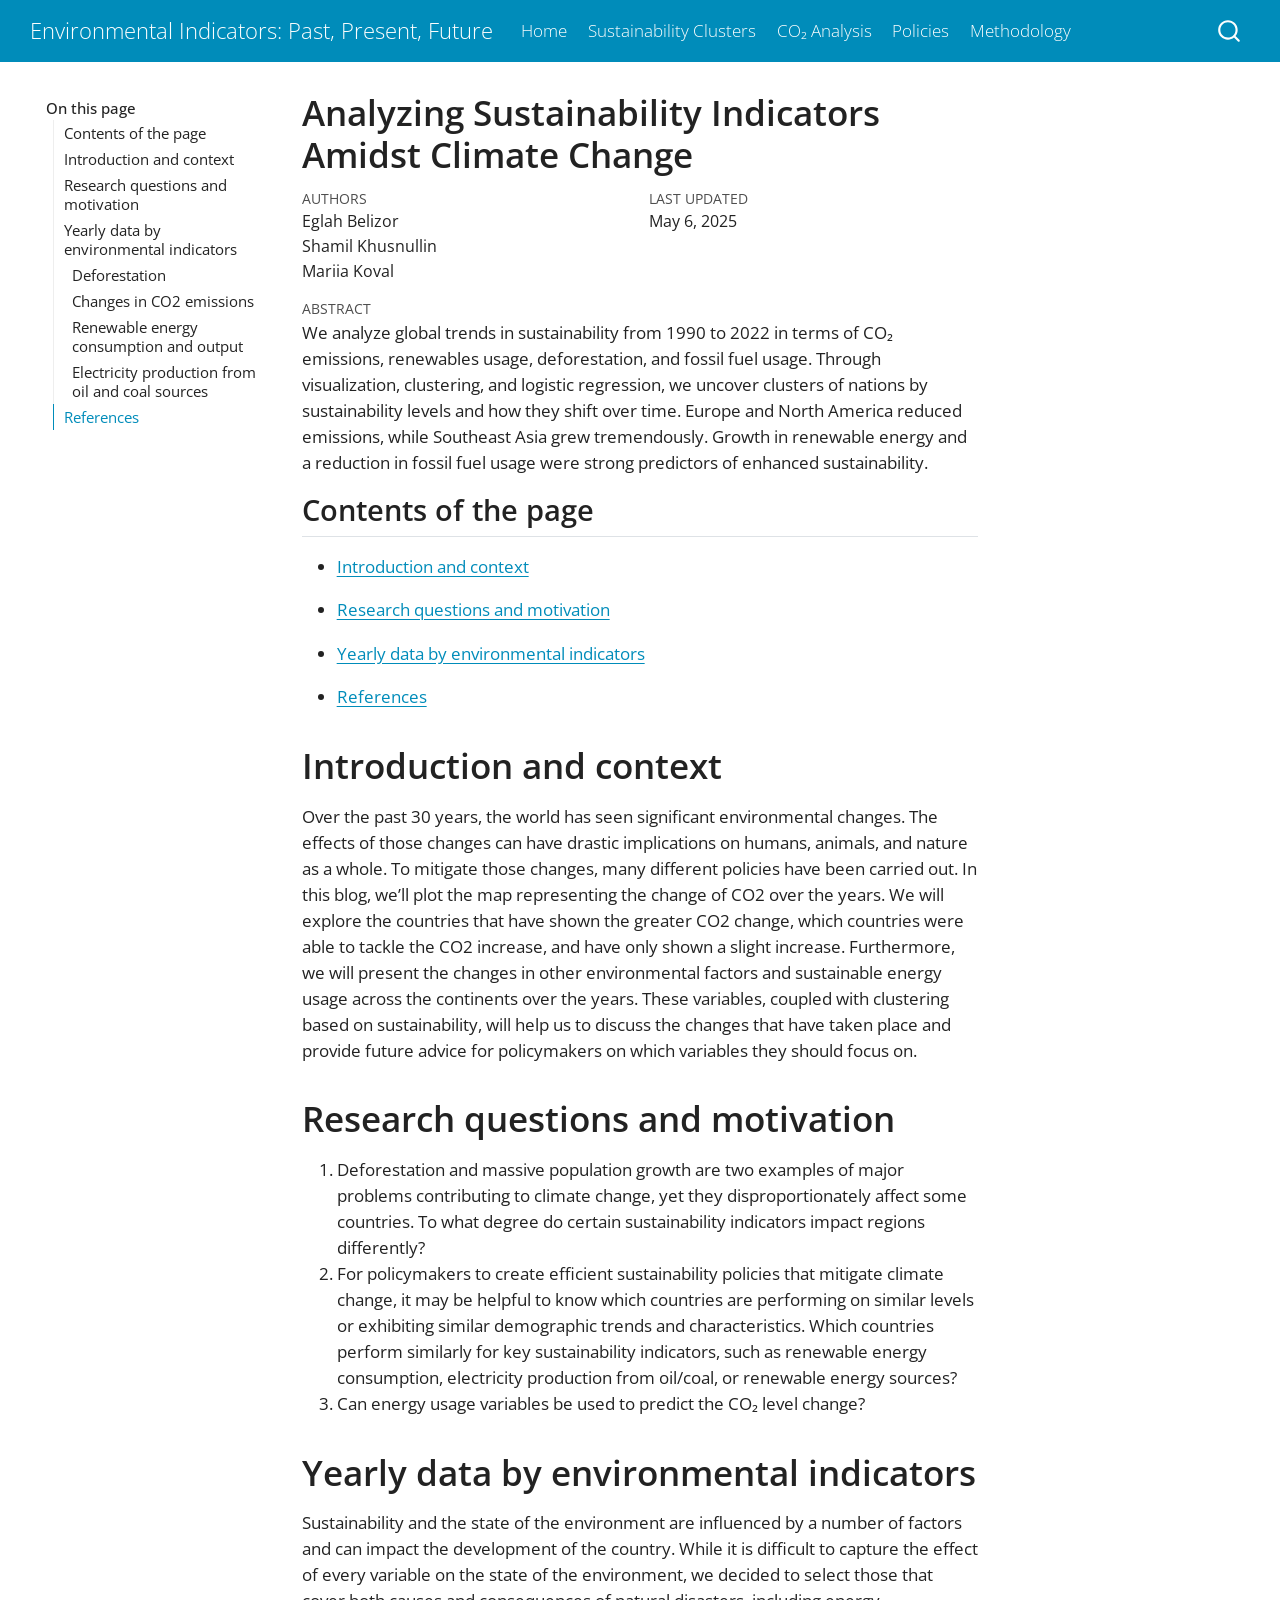
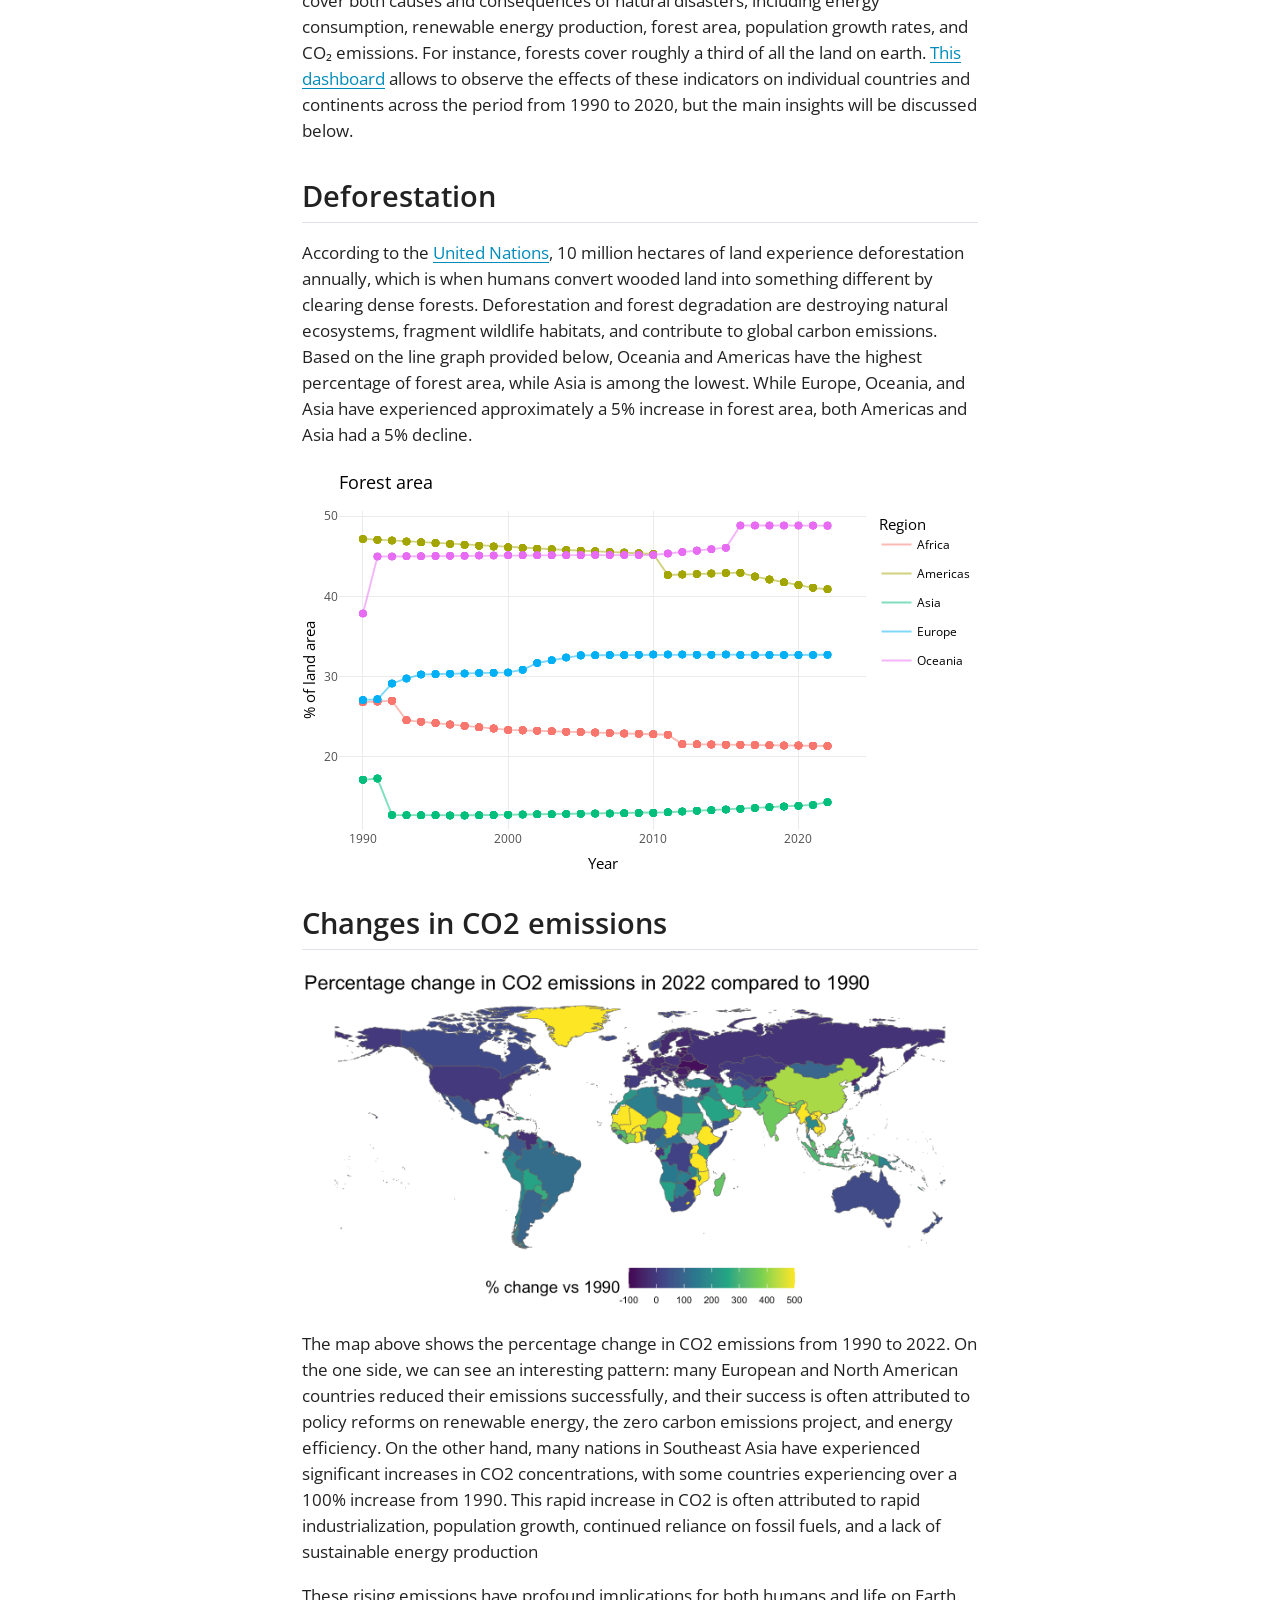
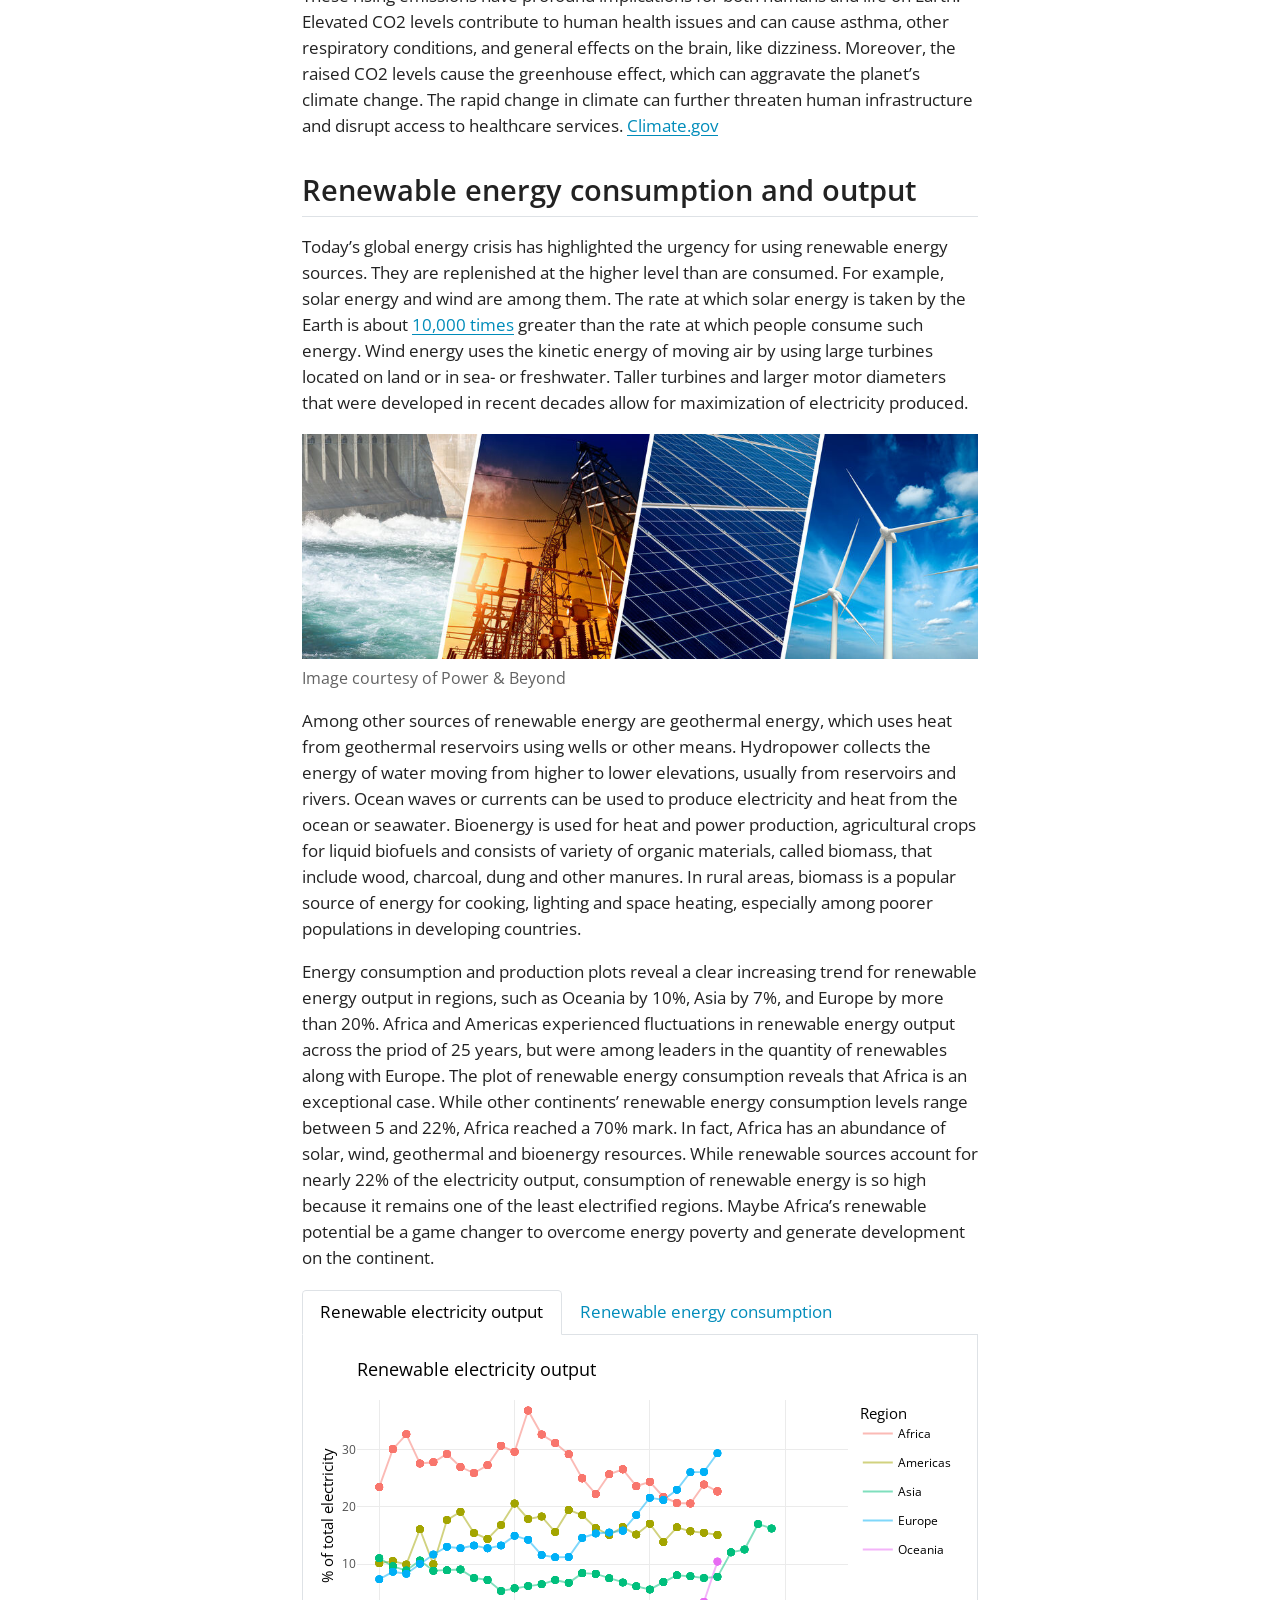
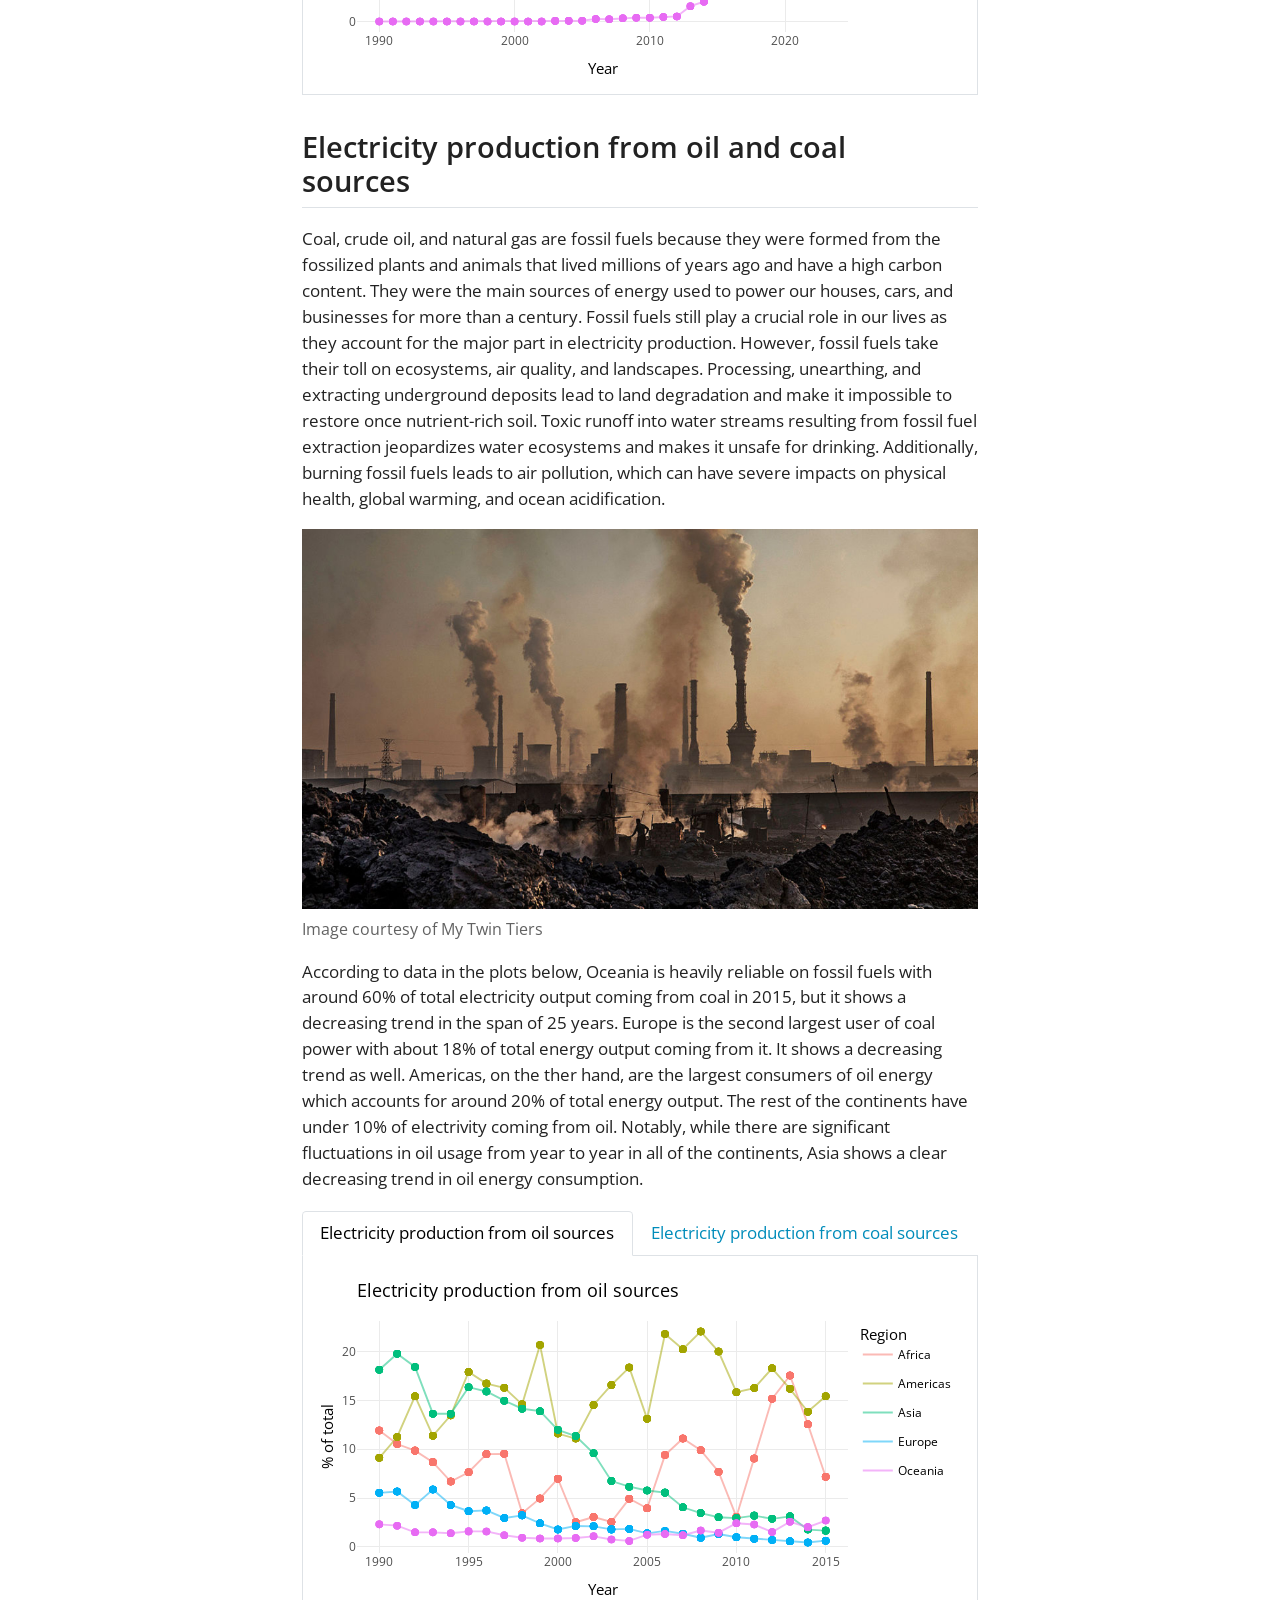
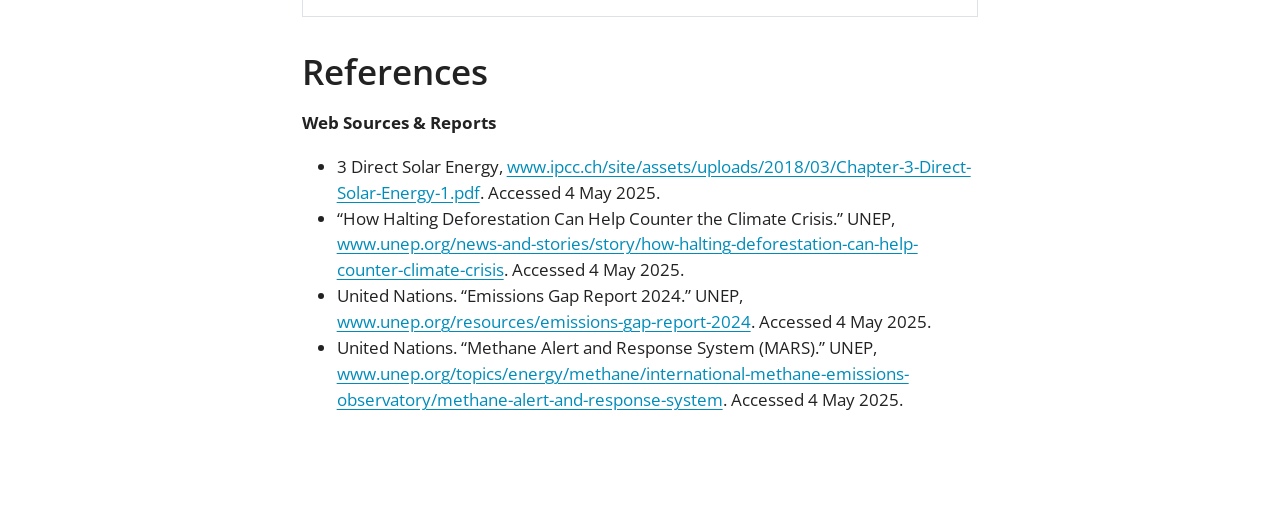
==== commit d3502019: "abstract" ====
--- a/docs/index.html
+++ b/docs/index.html
@@ -225,8 +225,8 @@
 <p>According to the <a href="https://www.unep.org/news-and-stories/story/how-halting-deforestation-can-help-counter-climate-crisis">United Nations</a>, 10 million hectares of land experience deforestation annually, which is when humans convert wooded land into something different by clearing dense forests. Deforestation and forest degradation are destroying natural ecosystems, fragment wildlife habitats, and contribute to global carbon emissions. Based on the line graph provided below, Oceania and Americas have the highest percentage of forest area, while Asia is among the lowest. While Europe, Oceania, and Asia have experienced approximately a 5% increase in forest area, both Americas and Asia had a 5% decline.</p>
 <div class="cell">
 <div class="cell-output-display">
-<div class="plotly html-widget html-fill-item" id="htmlwidget-0da1cc538973bade73ab" style="width:100%;height:406px;"></div>
-<script type="application/json" data-for="htmlwidget-0da1cc538973bade73ab">{"x":{"data":[{"x":[1990,1990,1990,1990,1990,1990,1990,1990,1990,1990,1990,1990,1991,1991,1991,1991,1991,1991,1991,1991,1991,1991,1991,1991,1992,1992,1992,1992,1992,1992,1992,1992,1992,1992,1992,1992,1993,1993,1993,1993,1993,1993,1993,1993,1993,1993,1993,1993,1994,1994,1994,1994,1994,1994,1994,1994,1994,1994,1994,1994,1995,1995,1995,1995,1995,1995,1995,1995,1995,1995,1995,1995,1996,1996,1996,1996,1996,1996,1996,1996,1996,1996,1996,1996,1997,1997,1997,1997,1997,1997,1997,1997,1997,1997,1997,1997,1998,1998,1998,1998,1998,1998,1998,1998,1998,1998,1998,1998,1999,1999,1999,1999,1999,1999,1999,1999,1999,1999,1999,1999,2000,2000,2000,2000,2000,2000,2000,2000,2000,2000,2000,2000,2001,2001,2001,2001,2001,2001,2001,2001,2001,2001,2001,2001,2002,2002,2002,2002,2002,2002,2002,2002,2002,2002,2002,2002,2003,2003,2003,2003,2003,2003,2003,2003,2003,2003,2003,2003,2004,2004,2004,2004,2004,2004,2004,2004,2004,2004,2004,2004,2005,2005,2005,2005,2005,2005,2005,2005,2005,2005,2005,2005,2006,2006,2006,2006,2006,2006,2006,2006,2006,2006,2006,2006,2007,2007,2007,2007,2007,2007,2007,2007,2007,2007,2007,2007,2008,2008,2008,2008,2008,2008,2008,2008,2008,2008,2008,2008,2009,2009,2009,2009,2009,2009,2009,2009,2009,2009,2009,2009,2010,2010,2010,2010,2010,2010,2010,2010,2010,2010,2010,2010,2011,2011,2011,2011,2011,2011,2011,2011,2011,2011,2011,2011,2012,2012,2012,2012,2012,2012,2012,2012,2012,2012,2012,2012,2013,2013,2013,2013,2013,2013,2013,2013,2013,2013,2013,2013,2014,2014,2014,2014,2014,2014,2014,2014,2014,2014,2014,2014,2015,2015,2015,2015,2015,2015,2015,2015,2015,2015,2015,2015,2016,2016,2016,2016,2016,2016,2016,2016,2016,2016,2016,2016,2017,2017,2017,2017,2017,2017,2017,2017,2017,2017,2017,2017,2018,2018,2018,2018,2018,2018,2018,2018,2018,2018,2018,2018,2019,2019,2019,2019,2019,2019,2019,2019,2019,2019,2019,2019,2020,2020,2020,2020,2020,2020,2020,2020,2020,2020,2020,2020,2021,2021,2021,2021,2021,2021,2021,2021,2021,2021,2021,2021,2022,2022,2022,2022,2022,2022,2022,2022,2022,2022,2022,2022,2023,2023,2023,2023,2023,2023,2023,2023,2023,2023,2023,2023],"y":[26.81046512,26.81046512,26.81046512,26.81046512,26.81046512,26.81046512,26.81046512,26.81046512,26.81046512,26.81046512,26.81046512,26.81046512,26.881046510000001,26.881046510000001,26.881046510000001,26.881046510000001,26.881046510000001,26.881046510000001,26.881046510000001,26.881046510000001,26.881046510000001,26.881046510000001,26.881046510000001,26.881046510000001,26.951627909999999,26.951627909999999,26.951627909999999,26.951627909999999,26.951627909999999,26.951627909999999,26.951627909999999,26.951627909999999,26.951627909999999,26.951627909999999,26.951627909999999,26.951627909999999,24.521073730000001,24.521073730000001,24.521073730000001,24.521073730000001,24.521073730000001,24.521073730000001,24.521073730000001,24.521073730000001,24.521073730000001,24.521073730000001,24.521073730000001,24.521073730000001,24.349726050000001,24.349726050000001,24.349726050000001,24.349726050000001,24.349726050000001,24.349726050000001,24.349726050000001,24.349726050000001,24.349726050000001,24.349726050000001,24.349726050000001,24.349726050000001,24.178378380000002,24.178378380000002,24.178378380000002,24.178378380000002,24.178378380000002,24.178378380000002,24.178378380000002,24.178378380000002,24.178378380000002,24.178378380000002,24.178378380000002,24.178378380000002,24.007030700000001,24.007030700000001,24.007030700000001,24.007030700000001,24.007030700000001,24.007030700000001,24.007030700000001,24.007030700000001,24.007030700000001,24.007030700000001,24.007030700000001,24.007030700000001,23.835683029999998,23.835683029999998,23.835683029999998,23.835683029999998,23.835683029999998,23.835683029999998,23.835683029999998,23.835683029999998,23.835683029999998,23.835683029999998,23.835683029999998,23.835683029999998,23.664335359999999,23.664335359999999,23.664335359999999,23.664335359999999,23.664335359999999,23.664335359999999,23.664335359999999,23.664335359999999,23.664335359999999,23.664335359999999,23.664335359999999,23.664335359999999,23.492987679999999,23.492987679999999,23.492987679999999,23.492987679999999,23.492987679999999,23.492987679999999,23.492987679999999,23.492987679999999,23.492987679999999,23.492987679999999,23.492987679999999,23.492987679999999,23.321640009999999,23.321640009999999,23.321640009999999,23.321640009999999,23.321640009999999,23.321640009999999,23.321640009999999,23.321640009999999,23.321640009999999,23.321640009999999,23.321640009999999,23.321640009999999,23.267229270000001,23.267229270000001,23.267229270000001,23.267229270000001,23.267229270000001,23.267229270000001,23.267229270000001,23.267229270000001,23.267229270000001,23.267229270000001,23.267229270000001,23.267229270000001,23.21281853,23.21281853,23.21281853,23.21281853,23.21281853,23.21281853,23.21281853,23.21281853,23.21281853,23.21281853,23.21281853,23.21281853,23.158407799999999,23.158407799999999,23.158407799999999,23.158407799999999,23.158407799999999,23.158407799999999,23.158407799999999,23.158407799999999,23.158407799999999,23.158407799999999,23.158407799999999,23.158407799999999,23.103997060000001,23.103997060000001,23.103997060000001,23.103997060000001,23.103997060000001,23.103997060000001,23.103997060000001,23.103997060000001,23.103997060000001,23.103997060000001,23.103997060000001,23.103997060000001,23.04958632,23.04958632,23.04958632,23.04958632,23.04958632,23.04958632,23.04958632,23.04958632,23.04958632,23.04958632,23.04958632,23.04958632,22.995175580000002,22.995175580000002,22.995175580000002,22.995175580000002,22.995175580000002,22.995175580000002,22.995175580000002,22.995175580000002,22.995175580000002,22.995175580000002,22.995175580000002,22.995175580000002,22.940764850000001,22.940764850000001,22.940764850000001,22.940764850000001,22.940764850000001,22.940764850000001,22.940764850000001,22.940764850000001,22.940764850000001,22.940764850000001,22.940764850000001,22.940764850000001,22.886354109999999,22.886354109999999,22.886354109999999,22.886354109999999,22.886354109999999,22.886354109999999,22.886354109999999,22.886354109999999,22.886354109999999,22.886354109999999,22.886354109999999,22.886354109999999,22.831943370000001,22.831943370000001,22.831943370000001,22.831943370000001,22.831943370000001,22.831943370000001,22.831943370000001,22.831943370000001,22.831943370000001,22.831943370000001,22.831943370000001,22.831943370000001,22.77753263,22.77753263,22.77753263,22.77753263,22.77753263,22.77753263,22.77753263,22.77753263,22.77753263,22.77753263,22.77753263,22.77753263,22.723110869999999,22.723110869999999,22.723110869999999,22.723110869999999,22.723110869999999,22.723110869999999,22.723110869999999,22.723110869999999,22.723110869999999,22.723110869999999,22.723110869999999,22.723110869999999,21.546324739999999,21.546324739999999,21.546324739999999,21.546324739999999,21.546324739999999,21.546324739999999,21.546324739999999,21.546324739999999,21.546324739999999,21.546324739999999,21.546324739999999,21.546324739999999,21.523420420000001,21.523420420000001,21.523420420000001,21.523420420000001,21.523420420000001,21.523420420000001,21.523420420000001,21.523420420000001,21.523420420000001,21.523420420000001,21.523420420000001,21.523420420000001,21.50070127,21.50070127,21.50070127,21.50070127,21.50070127,21.50070127,21.50070127,21.50070127,21.50070127,21.50070127,21.50070127,21.50070127,21.47798212,21.47798212,21.47798212,21.47798212,21.47798212,21.47798212,21.47798212,21.47798212,21.47798212,21.47798212,21.47798212,21.47798212,21.455276730000001,21.455276730000001,21.455276730000001,21.455276730000001,21.455276730000001,21.455276730000001,21.455276730000001,21.455276730000001,21.455276730000001,21.455276730000001,21.455276730000001,21.455276730000001,21.432554140000001,21.432554140000001,21.432554140000001,21.432554140000001,21.432554140000001,21.432554140000001,21.432554140000001,21.432554140000001,21.432554140000001,21.432554140000001,21.432554140000001,21.432554140000001,21.409831560000001,21.409831560000001,21.409831560000001,21.409831560000001,21.409831560000001,21.409831560000001,21.409831560000001,21.409831560000001,21.409831560000001,21.409831560000001,21.409831560000001,21.409831560000001,21.387126160000001,21.387126160000001,21.387126160000001,21.387126160000001,21.387126160000001,21.387126160000001,21.387126160000001,21.387126160000001,21.387126160000001,21.387126160000001,21.387126160000001,21.387126160000001,21.364403580000001,21.364403580000001,21.364403580000001,21.364403580000001,21.364403580000001,21.364403580000001,21.364403580000001,21.364403580000001,21.364403580000001,21.364403580000001,21.364403580000001,21.364403580000001,21.341692510000001,21.341692510000001,21.341692510000001,21.341692510000001,21.341692510000001,21.341692510000001,21.341692510000001,21.341692510000001,21.341692510000001,21.341692510000001,21.341692510000001,21.341692510000001,21.318973700000001,21.318973700000001,21.318973700000001,21.318973700000001,21.318973700000001,21.318973700000001,21.318973700000001,21.318973700000001,21.318973700000001,21.318973700000001,21.318973700000001,21.318973700000001,null,null,null,null,null,null,null,null,null,null,null,null],"text":["Year: 1990 <br>Forest area (%): 26.81","Year: 1990 <br>Forest area (%): 26.81","Year: 1990 <br>Forest area (%): 26.81","Year: 1990 <br>Forest area (%): 26.81","Year: 1990 <br>Forest area (%): 26.81","Year: 1990 <br>Forest area (%): 26.81","Year: 1990 <br>Forest area (%): 26.81","Year: 1990 <br>Forest area (%): 26.81","Year: 1990 <br>Forest area (%): 26.81","Year: 1990 <br>Forest area (%): 26.81","Year: 1990 <br>Forest area (%): 26.81","Year: 1990 <br>Forest area (%): 26.81","Year: 1991 <br>Forest area (%): 26.88","Year: 1991 <br>Forest area (%): 26.88","Year: 1991 <br>Forest area (%): 26.88","Year: 1991 <br>Forest area (%): 26.88","Year: 1991 <br>Forest area (%): 26.88","Year: 1991 <br>Forest area (%): 26.88","Year: 1991 <br>Forest area (%): 26.88","Year: 1991 <br>Forest area (%): 26.88","Year: 1991 <br>Forest area (%): 26.88","Year: 1991 <br>Forest area (%): 26.88","Year: 1991 <br>Forest area (%): 26.88","Year: 1991 <br>Forest area (%): 26.88","Year: 1992 <br>Forest area (%): 26.95","Year: 1992 <br>Forest area (%): 26.95","Year: 1992 <br>Forest area (%): 26.95","Year: 1992 <br>Forest area (%): 26.95","Year: 1992 <br>Forest area (%): 26.95","Year: 1992 <br>Forest area (%): 26.95","Year: 1992 <br>Forest area (%): 26.95","Year: 1992 <br>Forest area (%): 26.95","Year: 1992 <br>Forest area (%): 26.95","Year: 1992 <br>Forest area (%): 26.95","Year: 1992 <br>Forest area (%): 26.95","Year: 1992 <br>Forest area (%): 26.95","Year: 1993 <br>Forest area (%): 24.52","Year: 1993 <br>Forest area (%): 24.52","Year: 1993 <br>Forest area (%): 24.52","Year: 1993 <br>Forest area (%): 24.52","Year: 1993 <br>Forest area (%): 24.52","Year: 1993 <br>Forest area (%): 24.52","Year: 1993 <br>Forest area (%): 24.52","Year: 1993 <br>Forest area (%): 24.52","Year: 1993 <br>Forest area (%): 24.52","Year: 1993 <br>Forest area (%): 24.52","Year: 1993 <br>Forest area (%): 24.52","Year: 1993 <br>Forest area (%): 24.52","Year: 1994 <br>Forest area (%): 24.35","Year: 1994 <br>Forest area (%): 24.35","Year: 1994 <br>Forest area (%): 24.35","Year: 1994 <br>Forest area (%): 24.35","Year: 1994 <br>Forest area (%): 24.35","Year: 1994 <br>Forest area (%): 24.35","Year: 1994 <br>Forest area (%): 24.35","Year: 1994 <br>Forest area (%): 24.35","Year: 1994 <br>Forest area (%): 24.35","Year: 1994 <br>Forest area (%): 24.35","Year: 1994 <br>Forest area (%): 24.35","Year: 1994 <br>Forest area (%): 24.35","Year: 1995 <br>Forest area (%): 24.18","Year: 1995 <br>Forest area (%): 24.18","Year: 1995 <br>Forest area (%): 24.18","Year: 1995 <br>Forest area (%): 24.18","Year: 1995 <br>Forest area (%): 24.18","Year: 1995 <br>Forest area (%): 24.18","Year: 1995 <br>Forest area (%): 24.18","Year: 1995 <br>Forest area (%): 24.18","Year: 1995 <br>Forest area (%): 24.18","Year: 1995 <br>Forest area (%): 24.18","Year: 1995 <br>Forest area (%): 24.18","Year: 1995 <br>Forest area (%): 24.18","Year: 1996 <br>Forest area (%): 24.01","Year: 1996 <br>Forest area (%): 24.01","Year: 1996 <br>Forest area (%): 24.01","Year: 1996 <br>Forest area (%): 24.01","Year: 1996 <br>Forest area (%): 24.01","Year: 1996 <br>Forest area (%): 24.01","Year: 1996 <br>Forest area (%): 24.01","Year: 1996 <br>Forest area (%): 24.01","Year: 1996 <br>Forest area (%): 24.01","Year: 1996 <br>Forest area (%): 24.01","Year: 1996 <br>Forest area (%): 24.01","Year: 1996 <br>Forest area (%): 24.01","Year: 1997 <br>Forest area (%): 23.84","Year: 1997 <br>Forest area (%): 23.84","Year: 1997 <br>Forest area (%): 23.84","Year: 1997 <br>Forest area (%): 23.84","Year: 1997 <br>Forest area (%): 23.84","Year: 1997 <br>Forest area (%): 23.84","Year: 1997 <br>Forest area (%): 23.84","Year: 1997 <br>Forest area (%): 23.84","Year: 1997 <br>Forest area (%): 23.84","Year: 1997 <br>Forest area (%): 23.84","Year: 1997 <br>Forest area (%): 23.84","Year: 1997 <br>Forest area (%): 23.84","Year: 1998 <br>Forest area (%): 23.66","Year: 1998 <br>Forest area (%): 23.66","Year: 1998 <br>Forest area (%): 23.66","Year: 1998 <br>Forest area (%): 23.66","Year: 1998 <br>Forest area (%): 23.66","Year: 1998 <br>Forest area (%): 23.66","Year: 1998 <br>Forest area (%): 23.66","Year: 1998 <br>Forest area (%): 23.66","Year: 1998 <br>Forest area (%): 23.66","Year: 1998 <br>Forest area (%): 23.66","Year: 1998 <br>Forest area (%): 23.66","Year: 1998 <br>Forest area (%): 23.66","Year: 1999 <br>Forest area (%): 23.49","Year: 1999 <br>Forest area (%): 23.49","Year: 1999 <br>Forest area (%): 23.49","Year: 1999 <br>Forest area (%): 23.49","Year: 1999 <br>Forest area (%): 23.49","Year: 1999 <br>Forest area (%): 23.49","Year: 1999 <br>Forest area (%): 23.49","Year: 1999 <br>Forest area (%): 23.49","Year: 1999 <br>Forest area (%): 23.49","Year: 1999 <br>Forest area (%): 23.49","Year: 1999 <br>Forest area (%): 23.49","Year: 1999 <br>Forest area (%): 23.49","Year: 2000 <br>Forest area (%): 23.32","Year: 2000 <br>Forest area (%): 23.32","Year: 2000 <br>Forest area (%): 23.32","Year: 2000 <br>Forest area (%): 23.32","Year: 2000 <br>Forest area (%): 23.32","Year: 2000 <br>Forest area (%): 23.32","Year: 2000 <br>Forest area (%): 23.32","Year: 2000 <br>Forest area (%): 23.32","Year: 2000 <br>Forest area (%): 23.32","Year: 2000 <br>Forest area (%): 23.32","Year: 2000 <br>Forest area (%): 23.32","Year: 2000 <br>Forest area (%): 23.32","Year: 2001 <br>Forest area (%): 23.27","Year: 2001 <br>Forest area (%): 23.27","Year: 2001 <br>Forest area (%): 23.27","Year: 2001 <br>Forest area (%): 23.27","Year: 2001 <br>Forest area (%): 23.27","Year: 2001 <br>Forest area (%): 23.27","Year: 2001 <br>Forest area (%): 23.27","Year: 2001 <br>Forest area (%): 23.27","Year: 2001 <br>Forest area (%): 23.27","Year: 2001 <br>Forest area (%): 23.27","Year: 2001 <br>Forest area (%): 23.27","Year: 2001 <br>Forest area (%): 23.27","Year: 2002 <br>Forest area (%): 23.21","Year: 2002 <br>Forest area (%): 23.21","Year: 2002 <br>Forest area (%): 23.21","Year: 2002 <br>Forest area (%): 23.21","Year: 2002 <br>Forest area (%): 23.21","Year: 2002 <br>Forest area (%): 23.21","Year: 2002 <br>Forest area (%): 23.21","Year: 2002 <br>Forest area (%): 23.21","Year: 2002 <br>Forest area (%): 23.21","Year: 2002 <br>Forest area (%): 23.21","Year: 2002 <br>Forest area (%): 23.21","Year: 2002 <br>Forest area (%): 23.21","Year: 2003 <br>Forest area (%): 23.16","Year: 2003 <br>Forest area (%): 23.16","Year: 2003 <br>Forest area (%): 23.16","Year: 2003 <br>Forest area (%): 23.16","Year: 2003 <br>Forest area (%): 23.16","Year: 2003 <br>Forest area (%): 23.16","Year: 2003 <br>Forest area (%): 23.16","Year: 2003 <br>Forest area (%): 23.16","Year: 2003 <br>Forest area (%): 23.16","Year: 2003 <br>Forest area (%): 23.16","Year: 2003 <br>Forest area (%): 23.16","Year: 2003 <br>Forest area (%): 23.16","Year: 2004 <br>Forest area (%): 23.1","Year: 2004 <br>Forest area (%): 23.1","Year: 2004 <br>Forest area (%): 23.1","Year: 2004 <br>Forest area (%): 23.1","Year: 2004 <br>Forest area (%): 23.1","Year: 2004 <br>Forest area (%): 23.1","Year: 2004 <br>Forest area (%): 23.1","Year: 2004 <br>Forest area (%): 23.1","Year: 2004 <br>Forest area (%): 23.1","Year: 2004 <br>Forest area (%): 23.1","Year: 2004 <br>Forest area (%): 23.1","Year: 2004 <br>Forest area (%): 23.1","Year: 2005 <br>Forest area (%): 23.05","Year: 2005 <br>Forest area (%): 23.05","Year: 2005 <br>Forest area (%): 23.05","Year: 2005 <br>Forest area (%): 23.05","Year: 2005 <br>Forest area (%): 23.05","Year: 2005 <br>Forest area (%): 23.05","Year: 2005 <br>Forest area (%): 23.05","Year: 2005 <br>Forest area (%): 23.05","Year: 2005 <br>Forest area (%): 23.05","Year: 2005 <br>Forest area (%): 23.05","Year: 2005 <br>Forest area (%): 23.05","Year: 2005 <br>Forest area (%): 23.05","Year: 2006 <br>Forest area (%): 23","Year: 2006 <br>Forest area (%): 23","Year: 2006 <br>Forest area (%): 23","Year: 2006 <br>Forest area (%): 23","Year: 2006 <br>Forest area (%): 23","Year: 2006 <br>Forest area (%): 23","Year: 2006 <br>Forest area (%): 23","Year: 2006 <br>Forest area (%): 23","Year: 2006 <br>Forest area (%): 23","Year: 2006 <br>Forest area (%): 23","Year: 2006 <br>Forest area (%): 23","Year: 2006 <br>Forest area (%): 23","Year: 2007 <br>Forest area (%): 22.94","Year: 2007 <br>Forest area (%): 22.94","Year: 2007 <br>Forest area (%): 22.94","Year: 2007 <br>Forest area (%): 22.94","Year: 2007 <br>Forest area (%): 22.94","Year: 2007 <br>Forest area (%): 22.94","Year: 2007 <br>Forest area (%): 22.94","Year: 2007 <br>Forest area (%): 22.94","Year: 2007 <br>Forest area (%): 22.94","Year: 2007 <br>Forest area (%): 22.94","Year: 2007 <br>Forest area (%): 22.94","Year: 2007 <br>Forest area (%): 22.94","Year: 2008 <br>Forest area (%): 22.89","Year: 2008 <br>Forest area (%): 22.89","Year: 2008 <br>Forest area (%): 22.89","Year: 2008 <br>Forest area (%): 22.89","Year: 2008 <br>Forest area (%): 22.89","Year: 2008 <br>Forest area (%): 22.89","Year: 2008 <br>Forest area (%): 22.89","Year: 2008 <br>Forest area (%): 22.89","Year: 2008 <br>Forest area (%): 22.89","Year: 2008 <br>Forest area (%): 22.89","Year: 2008 <br>Forest area (%): 22.89","Year: 2008 <br>Forest area (%): 22.89","Year: 2009 <br>Forest area (%): 22.83","Year: 2009 <br>Forest area (%): 22.83","Year: 2009 <br>Forest area (%): 22.83","Year: 2009 <br>Forest area (%): 22.83","Year: 2009 <br>Forest area (%): 22.83","Year: 2009 <br>Forest area (%): 22.83","Year: 2009 <br>Forest area (%): 22.83","Year: 2009 <br>Forest area (%): 22.83","Year: 2009 <br>Forest area (%): 22.83","Year: 2009 <br>Forest area (%): 22.83","Year: 2009 <br>Forest area (%): 22.83","Year: 2009 <br>Forest area (%): 22.83","Year: 2010 <br>Forest area (%): 22.78","Year: 2010 <br>Forest area (%): 22.78","Year: 2010 <br>Forest area (%): 22.78","Year: 2010 <br>Forest area (%): 22.78","Year: 2010 <br>Forest area (%): 22.78","Year: 2010 <br>Forest area (%): 22.78","Year: 2010 <br>Forest area (%): 22.78","Year: 2010 <br>Forest area (%): 22.78","Year: 2010 <br>Forest area (%): 22.78","Year: 2010 <br>Forest area (%): 22.78","Year: 2010 <br>Forest area (%): 22.78","Year: 2010 <br>Forest area (%): 22.78","Year: 2011 <br>Forest area (%): 22.72","Year: 2011 <br>Forest area (%): 22.72","Year: 2011 <br>Forest area (%): 22.72","Year: 2011 <br>Forest area (%): 22.72","Year: 2011 <br>Forest area (%): 22.72","Year: 2011 <br>Forest area (%): 22.72","Year: 2011 <br>Forest area (%): 22.72","Year: 2011 <br>Forest area (%): 22.72","Year: 2011 <br>Forest area (%): 22.72","Year: 2011 <br>Forest area (%): 22.72","Year: 2011 <br>Forest area (%): 22.72","Year: 2011 <br>Forest area (%): 22.72","Year: 2012 <br>Forest area (%): 21.55","Year: 2012 <br>Forest area (%): 21.55","Year: 2012 <br>Forest area (%): 21.55","Year: 2012 <br>Forest area (%): 21.55","Year: 2012 <br>Forest area (%): 21.55","Year: 2012 <br>Forest area (%): 21.55","Year: 2012 <br>Forest area (%): 21.55","Year: 2012 <br>Forest area (%): 21.55","Year: 2012 <br>Forest area (%): 21.55","Year: 2012 <br>Forest area (%): 21.55","Year: 2012 <br>Forest area (%): 21.55","Year: 2012 <br>Forest area (%): 21.55","Year: 2013 <br>Forest area (%): 21.52","Year: 2013 <br>Forest area (%): 21.52","Year: 2013 <br>Forest area (%): 21.52","Year: 2013 <br>Forest area (%): 21.52","Year: 2013 <br>Forest area (%): 21.52","Year: 2013 <br>Forest area (%): 21.52","Year: 2013 <br>Forest area (%): 21.52","Year: 2013 <br>Forest area (%): 21.52","Year: 2013 <br>Forest area (%): 21.52","Year: 2013 <br>Forest area (%): 21.52","Year: 2013 <br>Forest area (%): 21.52","Year: 2013 <br>Forest area (%): 21.52","Year: 2014 <br>Forest area (%): 21.5","Year: 2014 <br>Forest area (%): 21.5","Year: 2014 <br>Forest area (%): 21.5","Year: 2014 <br>Forest area (%): 21.5","Year: 2014 <br>Forest area (%): 21.5","Year: 2014 <br>Forest area (%): 21.5","Year: 2014 <br>Forest area (%): 21.5","Year: 2014 <br>Forest area (%): 21.5","Year: 2014 <br>Forest area (%): 21.5","Year: 2014 <br>Forest area (%): 21.5","Year: 2014 <br>Forest area (%): 21.5","Year: 2014 <br>Forest area (%): 21.5","Year: 2015 <br>Forest area (%): 21.48","Year: 2015 <br>Forest area (%): 21.48","Year: 2015 <br>Forest area (%): 21.48","Year: 2015 <br>Forest area (%): 21.48","Year: 2015 <br>Forest area (%): 21.48","Year: 2015 <br>Forest area (%): 21.48","Year: 2015 <br>Forest area (%): 21.48","Year: 2015 <br>Forest area (%): 21.48","Year: 2015 <br>Forest area (%): 21.48","Year: 2015 <br>Forest area (%): 21.48","Year: 2015 <br>Forest area (%): 21.48","Year: 2015 <br>Forest area (%): 21.48","Year: 2016 <br>Forest area (%): 21.46","Year: 2016 <br>Forest area (%): 21.46","Year: 2016 <br>Forest area (%): 21.46","Year: 2016 <br>Forest area (%): 21.46","Year: 2016 <br>Forest area (%): 21.46","Year: 2016 <br>Forest area (%): 21.46","Year: 2016 <br>Forest area (%): 21.46","Year: 2016 <br>Forest area (%): 21.46","Year: 2016 <br>Forest area (%): 21.46","Year: 2016 <br>Forest area (%): 21.46","Year: 2016 <br>Forest area (%): 21.46","Year: 2016 <br>Forest area (%): 21.46","Year: 2017 <br>Forest area (%): 21.43","Year: 2017 <br>Forest area (%): 21.43","Year: 2017 <br>Forest area (%): 21.43","Year: 2017 <br>Forest area (%): 21.43","Year: 2017 <br>Forest area (%): 21.43","Year: 2017 <br>Forest area (%): 21.43","Year: 2017 <br>Forest area (%): 21.43","Year: 2017 <br>Forest area (%): 21.43","Year: 2017 <br>Forest area (%): 21.43","Year: 2017 <br>Forest area (%): 21.43","Year: 2017 <br>Forest area (%): 21.43","Year: 2017 <br>Forest area (%): 21.43","Year: 2018 <br>Forest area (%): 21.41","Year: 2018 <br>Forest area (%): 21.41","Year: 2018 <br>Forest area (%): 21.41","Year: 2018 <br>Forest area (%): 21.41","Year: 2018 <br>Forest area (%): 21.41","Year: 2018 <br>Forest area (%): 21.41","Year: 2018 <br>Forest area (%): 21.41","Year: 2018 <br>Forest area (%): 21.41","Year: 2018 <br>Forest area (%): 21.41","Year: 2018 <br>Forest area (%): 21.41","Year: 2018 <br>Forest area (%): 21.41","Year: 2018 <br>Forest area (%): 21.41","Year: 2019 <br>Forest area (%): 21.39","Year: 2019 <br>Forest area (%): 21.39","Year: 2019 <br>Forest area (%): 21.39","Year: 2019 <br>Forest area (%): 21.39","Year: 2019 <br>Forest area (%): 21.39","Year: 2019 <br>Forest area (%): 21.39","Year: 2019 <br>Forest area (%): 21.39","Year: 2019 <br>Forest area (%): 21.39","Year: 2019 <br>Forest area (%): 21.39","Year: 2019 <br>Forest area (%): 21.39","Year: 2019 <br>Forest area (%): 21.39","Year: 2019 <br>Forest area (%): 21.39","Year: 2020 <br>Forest area (%): 21.36","Year: 2020 <br>Forest area (%): 21.36","Year: 2020 <br>Forest area (%): 21.36","Year: 2020 <br>Forest area (%): 21.36","Year: 2020 <br>Forest area (%): 21.36","Year: 2020 <br>Forest area (%): 21.36","Year: 2020 <br>Forest area (%): 21.36","Year: 2020 <br>Forest area (%): 21.36","Year: 2020 <br>Forest area (%): 21.36","Year: 2020 <br>Forest area (%): 21.36","Year: 2020 <br>Forest area (%): 21.36","Year: 2020 <br>Forest area (%): 21.36","Year: 2021 <br>Forest area (%): 21.34","Year: 2021 <br>Forest area (%): 21.34","Year: 2021 <br>Forest area (%): 21.34","Year: 2021 <br>Forest area (%): 21.34","Year: 2021 <br>Forest area (%): 21.34","Year: 2021 <br>Forest area (%): 21.34","Year: 2021 <br>Forest area (%): 21.34","Year: 2021 <br>Forest area (%): 21.34","Year: 2021 <br>Forest area (%): 21.34","Year: 2021 <br>Forest area (%): 21.34","Year: 2021 <br>Forest area (%): 21.34","Year: 2021 <br>Forest area (%): 21.34","Year: 2022 <br>Forest area (%): 21.32","Year: 2022 <br>Forest area (%): 21.32","Year: 2022 <br>Forest area (%): 21.32","Year: 2022 <br>Forest area (%): 21.32","Year: 2022 <br>Forest area (%): 21.32","Year: 2022 <br>Forest area (%): 21.32","Year: 2022 <br>Forest area (%): 21.32","Year: 2022 <br>Forest area (%): 21.32","Year: 2022 <br>Forest area (%): 21.32","Year: 2022 <br>Forest area (%): 21.32","Year: 2022 <br>Forest area (%): 21.32","Year: 2022 <br>Forest area (%): 21.32","Year: 2023 <br>Forest area (%): NA","Year: 2023 <br>Forest area (%): NA","Year: 2023 <br>Forest area (%): NA","Year: 2023 <br>Forest area (%): NA","Year: 2023 <br>Forest area (%): NA","Year: 2023 <br>Forest area (%): NA","Year: 2023 <br>Forest area (%): NA","Year: 2023 <br>Forest area (%): NA","Year: 2023 <br>Forest area (%): NA","Year: 2023 <br>Forest area (%): NA","Year: 2023 <br>Forest area (%): NA","Year: 2023 <br>Forest area (%): NA"],"type":"scatter","mode":"lines","line":{"width":1.8897637795275593,"color":"rgba(248,118,109,0.5)","dash":"solid"},"hoveron":"points","name":"Africa","legendgroup":"Africa","showlegend":true,"xaxis":"x","yaxis":"y","hoverinfo":"text","frame":null},{"x":[1990,1990,1990,1990,1990,1990,1990,1990,1991,1991,1991,1991,1991,1991,1991,1991,1992,1992,1992,1992,1992,1992,1992,1992,1993,1993,1993,1993,1993,1993,1993,1993,1994,1994,1994,1994,1994,1994,1994,1994,1995,1995,1995,1995,1995,1995,1995,1995,1996,1996,1996,1996,1996,1996,1996,1996,1997,1997,1997,1997,1997,1997,1997,1997,1998,1998,1998,1998,1998,1998,1998,1998,1999,1999,1999,1999,1999,1999,1999,1999,2000,2000,2000,2000,2000,2000,2000,2000,2001,2001,2001,2001,2001,2001,2001,2001,2002,2002,2002,2002,2002,2002,2002,2002,2003,2003,2003,2003,2003,2003,2003,2003,2004,2004,2004,2004,2004,2004,2004,2004,2005,2005,2005,2005,2005,2005,2005,2005,2006,2006,2006,2006,2006,2006,2006,2006,2007,2007,2007,2007,2007,2007,2007,2007,2008,2008,2008,2008,2008,2008,2008,2008,2009,2009,2009,2009,2009,2009,2009,2009,2010,2010,2010,2010,2010,2010,2010,2010,2011,2011,2011,2011,2011,2011,2011,2011,2012,2012,2012,2012,2012,2012,2012,2012,2013,2013,2013,2013,2013,2013,2013,2013,2014,2014,2014,2014,2014,2014,2014,2014,2015,2015,2015,2015,2015,2015,2015,2015,2016,2016,2016,2016,2016,2016,2016,2016,2017,2017,2017,2017,2017,2017,2017,2017,2018,2018,2018,2018,2018,2018,2018,2018,2019,2019,2019,2019,2019,2019,2019,2019,2020,2020,2020,2020,2020,2020,2020,2020,2021,2021,2021,2021,2021,2021,2021,2021,2022,2022,2022,2022,2022,2022,2022,2022,2023,2023,2023,2023,2023,2023,2023,2023],"y":[47.185185189999999,47.185185189999999,47.185185189999999,47.185185189999999,47.185185189999999,47.185185189999999,47.185185189999999,47.185185189999999,47.079727099999999,47.079727099999999,47.079727099999999,47.079727099999999,47.079727099999999,47.079727099999999,47.079727099999999,47.079727099999999,46.97426901,46.97426901,46.97426901,46.97426901,46.97426901,46.97426901,46.97426901,46.97426901,46.868810920000001,46.868810920000001,46.868810920000001,46.868810920000001,46.868810920000001,46.868810920000001,46.868810920000001,46.868810920000001,46.763352830000002,46.763352830000002,46.763352830000002,46.763352830000002,46.763352830000002,46.763352830000002,46.763352830000002,46.763352830000002,46.657894740000003,46.657894740000003,46.657894740000003,46.657894740000003,46.657894740000003,46.657894740000003,46.657894740000003,46.657894740000003,46.552436649999997,46.552436649999997,46.552436649999997,46.552436649999997,46.552436649999997,46.552436649999997,46.552436649999997,46.552436649999997,46.446978559999998,46.446978559999998,46.446978559999998,46.446978559999998,46.446978559999998,46.446978559999998,46.446978559999998,46.446978559999998,46.341520469999999,46.341520469999999,46.341520469999999,46.341520469999999,46.341520469999999,46.341520469999999,46.341520469999999,46.341520469999999,46.23606238,46.23606238,46.23606238,46.23606238,46.23606238,46.23606238,46.23606238,46.23606238,46.130604290000001,46.130604290000001,46.130604290000001,46.130604290000001,46.130604290000001,46.130604290000001,46.130604290000001,46.130604290000001,46.047953219999997,46.047953219999997,46.047953219999997,46.047953219999997,46.047953219999997,46.047953219999997,46.047953219999997,46.047953219999997,45.965302139999999,45.965302139999999,45.965302139999999,45.965302139999999,45.965302139999999,45.965302139999999,45.965302139999999,45.965302139999999,45.882651070000001,45.882651070000001,45.882651070000001,45.882651070000001,45.882651070000001,45.882651070000001,45.882651070000001,45.882651070000001,45.799999999999997,45.799999999999997,45.799999999999997,45.799999999999997,45.799999999999997,45.799999999999997,45.799999999999997,45.799999999999997,45.71734893,45.71734893,45.71734893,45.71734893,45.71734893,45.71734893,45.71734893,45.71734893,45.634697860000003,45.634697860000003,45.634697860000003,45.634697860000003,45.634697860000003,45.634697860000003,45.634697860000003,45.634697860000003,45.552046779999998,45.552046779999998,45.552046779999998,45.552046779999998,45.552046779999998,45.552046779999998,45.552046779999998,45.552046779999998,45.469395710000001,45.469395710000001,45.469395710000001,45.469395710000001,45.469395710000001,45.469395710000001,45.469395710000001,45.469395710000001,45.386744640000003,45.386744640000003,45.386744640000003,45.386744640000003,45.386744640000003,45.386744640000003,45.386744640000003,45.386744640000003,45.304093569999999,45.304093569999999,45.304093569999999,45.304093569999999,45.304093569999999,45.304093569999999,45.304093569999999,45.304093569999999,42.673469420000004,42.673469420000004,42.673469420000004,42.673469420000004,42.673469420000004,42.673469420000004,42.673469420000004,42.673469420000004,42.736665445,42.736665445,42.736665445,42.736665445,42.736665445,42.736665445,42.736665445,42.736665445,42.799861475,42.799861475,42.799861475,42.799861475,42.799861475,42.799861475,42.799861475,42.799861475,42.863057499999996,42.863057499999996,42.863057499999996,42.863057499999996,42.863057499999996,42.863057499999996,42.863057499999996,42.863057499999996,42.926253525,42.926253525,42.926253525,42.926253525,42.926253525,42.926253525,42.926253525,42.926253525,42.967500825000002,42.967500825000002,42.967500825000002,42.967500825000002,42.967500825000002,42.967500825000002,42.967500825000002,42.967500825000002,42.473088539999999,42.473088539999999,42.473088539999999,42.473088539999999,42.473088539999999,42.473088539999999,42.473088539999999,42.473088539999999,42.121540589999995,42.121540589999995,42.121540589999995,42.121540589999995,42.121540589999995,42.121540589999995,42.121540589999995,42.121540589999995,41.770005229999995,41.770005229999995,41.770005229999995,41.770005229999995,41.770005229999995,41.770005229999995,41.770005229999995,41.770005229999995,41.418457279999998,41.418457279999998,41.418457279999998,41.418457279999998,41.418457279999998,41.418457279999998,41.418457279999998,41.418457279999998,41.066917764999999,41.066917764999999,41.066917764999999,41.066917764999999,41.066917764999999,41.066917764999999,41.066917764999999,41.066917764999999,40.886806155000002,40.886806155000002,40.886806155000002,40.886806155000002,40.886806155000002,40.886806155000002,40.886806155000002,40.886806155000002,null,null,null,null,null,null,null,null],"text":["Year: 1990 <br>Forest area (%): 47.19","Year: 1990 <br>Forest area (%): 47.19","Year: 1990 <br>Forest area (%): 47.19","Year: 1990 <br>Forest area (%): 47.19","Year: 1990 <br>Forest area (%): 47.19","Year: 1990 <br>Forest area (%): 47.19","Year: 1990 <br>Forest area (%): 47.19","Year: 1990 <br>Forest area (%): 47.19","Year: 1991 <br>Forest area (%): 47.08","Year: 1991 <br>Forest area (%): 47.08","Year: 1991 <br>Forest area (%): 47.08","Year: 1991 <br>Forest area (%): 47.08","Year: 1991 <br>Forest area (%): 47.08","Year: 1991 <br>Forest area (%): 47.08","Year: 1991 <br>Forest area (%): 47.08","Year: 1991 <br>Forest area (%): 47.08","Year: 1992 <br>Forest area (%): 46.97","Year: 1992 <br>Forest area (%): 46.97","Year: 1992 <br>Forest area (%): 46.97","Year: 1992 <br>Forest area (%): 46.97","Year: 1992 <br>Forest area (%): 46.97","Year: 1992 <br>Forest area (%): 46.97","Year: 1992 <br>Forest area (%): 46.97","Year: 1992 <br>Forest area (%): 46.97","Year: 1993 <br>Forest area (%): 46.87","Year: 1993 <br>Forest area (%): 46.87","Year: 1993 <br>Forest area (%): 46.87","Year: 1993 <br>Forest area (%): 46.87","Year: 1993 <br>Forest area (%): 46.87","Year: 1993 <br>Forest area (%): 46.87","Year: 1993 <br>Forest area (%): 46.87","Year: 1993 <br>Forest area (%): 46.87","Year: 1994 <br>Forest area (%): 46.76","Year: 1994 <br>Forest area (%): 46.76","Year: 1994 <br>Forest area (%): 46.76","Year: 1994 <br>Forest area (%): 46.76","Year: 1994 <br>Forest area (%): 46.76","Year: 1994 <br>Forest area (%): 46.76","Year: 1994 <br>Forest area (%): 46.76","Year: 1994 <br>Forest area (%): 46.76","Year: 1995 <br>Forest area (%): 46.66","Year: 1995 <br>Forest area (%): 46.66","Year: 1995 <br>Forest area (%): 46.66","Year: 1995 <br>Forest area (%): 46.66","Year: 1995 <br>Forest area (%): 46.66","Year: 1995 <br>Forest area (%): 46.66","Year: 1995 <br>Forest area (%): 46.66","Year: 1995 <br>Forest area (%): 46.66","Year: 1996 <br>Forest area (%): 46.55","Year: 1996 <br>Forest area (%): 46.55","Year: 1996 <br>Forest area (%): 46.55","Year: 1996 <br>Forest area (%): 46.55","Year: 1996 <br>Forest area (%): 46.55","Year: 1996 <br>Forest area (%): 46.55","Year: 1996 <br>Forest area (%): 46.55","Year: 1996 <br>Forest area (%): 46.55","Year: 1997 <br>Forest area (%): 46.45","Year: 1997 <br>Forest area (%): 46.45","Year: 1997 <br>Forest area (%): 46.45","Year: 1997 <br>Forest area (%): 46.45","Year: 1997 <br>Forest area (%): 46.45","Year: 1997 <br>Forest area (%): 46.45","Year: 1997 <br>Forest area (%): 46.45","Year: 1997 <br>Forest area (%): 46.45","Year: 1998 <br>Forest area (%): 46.34","Year: 1998 <br>Forest area (%): 46.34","Year: 1998 <br>Forest area (%): 46.34","Year: 1998 <br>Forest area (%): 46.34","Year: 1998 <br>Forest area (%): 46.34","Year: 1998 <br>Forest area (%): 46.34","Year: 1998 <br>Forest area (%): 46.34","Year: 1998 <br>Forest area (%): 46.34","Year: 1999 <br>Forest area (%): 46.24","Year: 1999 <br>Forest area (%): 46.24","Year: 1999 <br>Forest area (%): 46.24","Year: 1999 <br>Forest area (%): 46.24","Year: 1999 <br>Forest area (%): 46.24","Year: 1999 <br>Forest area (%): 46.24","Year: 1999 <br>Forest area (%): 46.24","Year: 1999 <br>Forest area (%): 46.24","Year: 2000 <br>Forest area (%): 46.13","Year: 2000 <br>Forest area (%): 46.13","Year: 2000 <br>Forest area (%): 46.13","Year: 2000 <br>Forest area (%): 46.13","Year: 2000 <br>Forest area (%): 46.13","Year: 2000 <br>Forest area (%): 46.13","Year: 2000 <br>Forest area (%): 46.13","Year: 2000 <br>Forest area (%): 46.13","Year: 2001 <br>Forest area (%): 46.05","Year: 2001 <br>Forest area (%): 46.05","Year: 2001 <br>Forest area (%): 46.05","Year: 2001 <br>Forest area (%): 46.05","Year: 2001 <br>Forest area (%): 46.05","Year: 2001 <br>Forest area (%): 46.05","Year: 2001 <br>Forest area (%): 46.05","Year: 2001 <br>Forest area (%): 46.05","Year: 2002 <br>Forest area (%): 45.97","Year: 2002 <br>Forest area (%): 45.97","Year: 2002 <br>Forest area (%): 45.97","Year: 2002 <br>Forest area (%): 45.97","Year: 2002 <br>Forest area (%): 45.97","Year: 2002 <br>Forest area (%): 45.97","Year: 2002 <br>Forest area (%): 45.97","Year: 2002 <br>Forest area (%): 45.97","Year: 2003 <br>Forest area (%): 45.88","Year: 2003 <br>Forest area (%): 45.88","Year: 2003 <br>Forest area (%): 45.88","Year: 2003 <br>Forest area (%): 45.88","Year: 2003 <br>Forest area (%): 45.88","Year: 2003 <br>Forest area (%): 45.88","Year: 2003 <br>Forest area (%): 45.88","Year: 2003 <br>Forest area (%): 45.88","Year: 2004 <br>Forest area (%): 45.8","Year: 2004 <br>Forest area (%): 45.8","Year: 2004 <br>Forest area (%): 45.8","Year: 2004 <br>Forest area (%): 45.8","Year: 2004 <br>Forest area (%): 45.8","Year: 2004 <br>Forest area (%): 45.8","Year: 2004 <br>Forest area (%): 45.8","Year: 2004 <br>Forest area (%): 45.8","Year: 2005 <br>Forest area (%): 45.72","Year: 2005 <br>Forest area (%): 45.72","Year: 2005 <br>Forest area (%): 45.72","Year: 2005 <br>Forest area (%): 45.72","Year: 2005 <br>Forest area (%): 45.72","Year: 2005 <br>Forest area (%): 45.72","Year: 2005 <br>Forest area (%): 45.72","Year: 2005 <br>Forest area (%): 45.72","Year: 2006 <br>Forest area (%): 45.63","Year: 2006 <br>Forest area (%): 45.63","Year: 2006 <br>Forest area (%): 45.63","Year: 2006 <br>Forest area (%): 45.63","Year: 2006 <br>Forest area (%): 45.63","Year: 2006 <br>Forest area (%): 45.63","Year: 2006 <br>Forest area (%): 45.63","Year: 2006 <br>Forest area (%): 45.63","Year: 2007 <br>Forest area (%): 45.55","Year: 2007 <br>Forest area (%): 45.55","Year: 2007 <br>Forest area (%): 45.55","Year: 2007 <br>Forest area (%): 45.55","Year: 2007 <br>Forest area (%): 45.55","Year: 2007 <br>Forest area (%): 45.55","Year: 2007 <br>Forest area (%): 45.55","Year: 2007 <br>Forest area (%): 45.55","Year: 2008 <br>Forest area (%): 45.47","Year: 2008 <br>Forest area (%): 45.47","Year: 2008 <br>Forest area (%): 45.47","Year: 2008 <br>Forest area (%): 45.47","Year: 2008 <br>Forest area (%): 45.47","Year: 2008 <br>Forest area (%): 45.47","Year: 2008 <br>Forest area (%): 45.47","Year: 2008 <br>Forest area (%): 45.47","Year: 2009 <br>Forest area (%): 45.39","Year: 2009 <br>Forest area (%): 45.39","Year: 2009 <br>Forest area (%): 45.39","Year: 2009 <br>Forest area (%): 45.39","Year: 2009 <br>Forest area (%): 45.39","Year: 2009 <br>Forest area (%): 45.39","Year: 2009 <br>Forest area (%): 45.39","Year: 2009 <br>Forest area (%): 45.39","Year: 2010 <br>Forest area (%): 45.3","Year: 2010 <br>Forest area (%): 45.3","Year: 2010 <br>Forest area (%): 45.3","Year: 2010 <br>Forest area (%): 45.3","Year: 2010 <br>Forest area (%): 45.3","Year: 2010 <br>Forest area (%): 45.3","Year: 2010 <br>Forest area (%): 45.3","Year: 2010 <br>Forest area (%): 45.3","Year: 2011 <br>Forest area (%): 42.67","Year: 2011 <br>Forest area (%): 42.67","Year: 2011 <br>Forest area (%): 42.67","Year: 2011 <br>Forest area (%): 42.67","Year: 2011 <br>Forest area (%): 42.67","Year: 2011 <br>Forest area (%): 42.67","Year: 2011 <br>Forest area (%): 42.67","Year: 2011 <br>Forest area (%): 42.67","Year: 2012 <br>Forest area (%): 42.74","Year: 2012 <br>Forest area (%): 42.74","Year: 2012 <br>Forest area (%): 42.74","Year: 2012 <br>Forest area (%): 42.74","Year: 2012 <br>Forest area (%): 42.74","Year: 2012 <br>Forest area (%): 42.74","Year: 2012 <br>Forest area (%): 42.74","Year: 2012 <br>Forest area (%): 42.74","Year: 2013 <br>Forest area (%): 42.8","Year: 2013 <br>Forest area (%): 42.8","Year: 2013 <br>Forest area (%): 42.8","Year: 2013 <br>Forest area (%): 42.8","Year: 2013 <br>Forest area (%): 42.8","Year: 2013 <br>Forest area (%): 42.8","Year: 2013 <br>Forest area (%): 42.8","Year: 2013 <br>Forest area (%): 42.8","Year: 2014 <br>Forest area (%): 42.86","Year: 2014 <br>Forest area (%): 42.86","Year: 2014 <br>Forest area (%): 42.86","Year: 2014 <br>Forest area (%): 42.86","Year: 2014 <br>Forest area (%): 42.86","Year: 2014 <br>Forest area (%): 42.86","Year: 2014 <br>Forest area (%): 42.86","Year: 2014 <br>Forest area (%): 42.86","Year: 2015 <br>Forest area (%): 42.93","Year: 2015 <br>Forest area (%): 42.93","Year: 2015 <br>Forest area (%): 42.93","Year: 2015 <br>Forest area (%): 42.93","Year: 2015 <br>Forest area (%): 42.93","Year: 2015 <br>Forest area (%): 42.93","Year: 2015 <br>Forest area (%): 42.93","Year: 2015 <br>Forest area (%): 42.93","Year: 2016 <br>Forest area (%): 42.97","Year: 2016 <br>Forest area (%): 42.97","Year: 2016 <br>Forest area (%): 42.97","Year: 2016 <br>Forest area (%): 42.97","Year: 2016 <br>Forest area (%): 42.97","Year: 2016 <br>Forest area (%): 42.97","Year: 2016 <br>Forest area (%): 42.97","Year: 2016 <br>Forest area (%): 42.97","Year: 2017 <br>Forest area (%): 42.47","Year: 2017 <br>Forest area (%): 42.47","Year: 2017 <br>Forest area (%): 42.47","Year: 2017 <br>Forest area (%): 42.47","Year: 2017 <br>Forest area (%): 42.47","Year: 2017 <br>Forest area (%): 42.47","Year: 2017 <br>Forest area (%): 42.47","Year: 2017 <br>Forest area (%): 42.47","Year: 2018 <br>Forest area (%): 42.12","Year: 2018 <br>Forest area (%): 42.12","Year: 2018 <br>Forest area (%): 42.12","Year: 2018 <br>Forest area (%): 42.12","Year: 2018 <br>Forest area (%): 42.12","Year: 2018 <br>Forest area (%): 42.12","Year: 2018 <br>Forest area (%): 42.12","Year: 2018 <br>Forest area (%): 42.12","Year: 2019 <br>Forest area (%): 41.77","Year: 2019 <br>Forest area (%): 41.77","Year: 2019 <br>Forest area (%): 41.77","Year: 2019 <br>Forest area (%): 41.77","Year: 2019 <br>Forest area (%): 41.77","Year: 2019 <br>Forest area (%): 41.77","Year: 2019 <br>Forest area (%): 41.77","Year: 2019 <br>Forest area (%): 41.77","Year: 2020 <br>Forest area (%): 41.42","Year: 2020 <br>Forest area (%): 41.42","Year: 2020 <br>Forest area (%): 41.42","Year: 2020 <br>Forest area (%): 41.42","Year: 2020 <br>Forest area (%): 41.42","Year: 2020 <br>Forest area (%): 41.42","Year: 2020 <br>Forest area (%): 41.42","Year: 2020 <br>Forest area (%): 41.42","Year: 2021 <br>Forest area (%): 41.07","Year: 2021 <br>Forest area (%): 41.07","Year: 2021 <br>Forest area (%): 41.07","Year: 2021 <br>Forest area (%): 41.07","Year: 2021 <br>Forest area (%): 41.07","Year: 2021 <br>Forest area (%): 41.07","Year: 2021 <br>Forest area (%): 41.07","Year: 2021 <br>Forest area (%): 41.07","Year: 2022 <br>Forest area (%): 40.89","Year: 2022 <br>Forest area (%): 40.89","Year: 2022 <br>Forest area (%): 40.89","Year: 2022 <br>Forest area (%): 40.89","Year: 2022 <br>Forest area (%): 40.89","Year: 2022 <br>Forest area (%): 40.89","Year: 2022 <br>Forest area (%): 40.89","Year: 2022 <br>Forest area (%): 40.89","Year: 2023 <br>Forest area (%): NA","Year: 2023 <br>Forest area (%): NA","Year: 2023 <br>Forest area (%): NA","Year: 2023 <br>Forest area (%): NA","Year: 2023 <br>Forest area (%): NA","Year: 2023 <br>Forest area (%): NA","Year: 2023 <br>Forest area (%): NA","Year: 2023 <br>Forest area (%): NA"],"type":"scatter","mode":"lines","line":{"width":1.8897637795275593,"color":"rgba(163,165,0,0.5)","dash":"solid"},"hoveron":"points","name":"Americas","legendgroup":"Americas","showlegend":true,"xaxis":"x","yaxis":"y","hoverinfo":"text","frame":null},{"x":[1990,1990,1990,1990,1990,1990,1990,1990,1990,1990,1991,1991,1991,1991,1991,1991,1991,1991,1991,1991,1992,1992,1992,1992,1992,1992,1992,1992,1992,1992,1993,1993,1993,1993,1993,1993,1993,1993,1993,1993,1994,1994,1994,1994,1994,1994,1994,1994,1994,1994,1995,1995,1995,1995,1995,1995,1995,1995,1995,1995,1996,1996,1996,1996,1996,1996,1996,1996,1996,1996,1997,1997,1997,1997,1997,1997,1997,1997,1997,1997,1998,1998,1998,1998,1998,1998,1998,1998,1998,1998,1999,1999,1999,1999,1999,1999,1999,1999,1999,1999,2000,2000,2000,2000,2000,2000,2000,2000,2000,2000,2001,2001,2001,2001,2001,2001,2001,2001,2001,2001,2002,2002,2002,2002,2002,2002,2002,2002,2002,2002,2003,2003,2003,2003,2003,2003,2003,2003,2003,2003,2004,2004,2004,2004,2004,2004,2004,2004,2004,2004,2005,2005,2005,2005,2005,2005,2005,2005,2005,2005,2006,2006,2006,2006,2006,2006,2006,2006,2006,2006,2007,2007,2007,2007,2007,2007,2007,2007,2007,2007,2008,2008,2008,2008,2008,2008,2008,2008,2008,2008,2009,2009,2009,2009,2009,2009,2009,2009,2009,2009,2010,2010,2010,2010,2010,2010,2010,2010,2010,2010,2011,2011,2011,2011,2011,2011,2011,2011,2011,2011,2012,2012,2012,2012,2012,2012,2012,2012,2012,2012,2013,2013,2013,2013,2013,2013,2013,2013,2013,2013,2014,2014,2014,2014,2014,2014,2014,2014,2014,2014,2015,2015,2015,2015,2015,2015,2015,2015,2015,2015,2016,2016,2016,2016,2016,2016,2016,2016,2016,2016,2017,2017,2017,2017,2017,2017,2017,2017,2017,2017,2018,2018,2018,2018,2018,2018,2018,2018,2018,2018,2019,2019,2019,2019,2019,2019,2019,2019,2019,2019,2020,2020,2020,2020,2020,2020,2020,2020,2020,2020,2021,2021,2021,2021,2021,2021,2021,2021,2021,2021,2022,2022,2022,2022,2022,2022,2022,2022,2022,2022,2023,2023,2023,2023,2023,2023,2023,2023,2023,2023],"y":[17.087076870000001,17.087076870000001,17.087076870000001,17.087076870000001,17.087076870000001,17.087076870000001,17.087076870000001,17.087076870000001,17.087076870000001,17.087076870000001,17.249665350000001,17.249665350000001,17.249665350000001,17.249665350000001,17.249665350000001,17.249665350000001,17.249665350000001,17.249665350000001,17.249665350000001,17.249665350000001,12.684401855000001,12.684401855000001,12.684401855000001,12.684401855000001,12.684401855000001,12.684401855000001,12.684401855000001,12.684401855000001,12.684401855000001,12.684401855000001,12.673302195,12.673302195,12.673302195,12.673302195,12.673302195,12.673302195,12.673302195,12.673302195,12.673302195,12.673302195,12.662202534999999,12.662202534999999,12.662202534999999,12.662202534999999,12.662202534999999,12.662202534999999,12.662202534999999,12.662202534999999,12.662202534999999,12.662202534999999,12.651102874999999,12.651102874999999,12.651102874999999,12.651102874999999,12.651102874999999,12.651102874999999,12.651102874999999,12.651102874999999,12.651102874999999,12.651102874999999,12.640003215,12.640003215,12.640003215,12.640003215,12.640003215,12.640003215,12.640003215,12.640003215,12.640003215,12.640003215,12.630982700000001,12.630982700000001,12.630982700000001,12.630982700000001,12.630982700000001,12.630982700000001,12.630982700000001,12.630982700000001,12.630982700000001,12.630982700000001,12.657923650000001,12.657923650000001,12.657923650000001,12.657923650000001,12.657923650000001,12.657923650000001,12.657923650000001,12.657923650000001,12.657923650000001,12.657923650000001,12.703734320000001,12.703734320000001,12.703734320000001,12.703734320000001,12.703734320000001,12.703734320000001,12.703734320000001,12.703734320000001,12.703734320000001,12.703734320000001,12.729211965000001,12.729211965000001,12.729211965000001,12.729211965000001,12.729211965000001,12.729211965000001,12.729211965000001,12.729211965000001,12.729211965000001,12.729211965000001,12.752632455000001,12.752632455000001,12.752632455000001,12.752632455000001,12.752632455000001,12.752632455000001,12.752632455000001,12.752632455000001,12.752632455000001,12.752632455000001,12.774958115,12.774958115,12.774958115,12.774958115,12.774958115,12.774958115,12.774958115,12.774958115,12.774958115,12.774958115,12.795810075,12.795810075,12.795810075,12.795810075,12.795810075,12.795810075,12.795810075,12.795810075,12.795810075,12.795810075,12.817670420000001,12.817670420000001,12.817670420000001,12.817670420000001,12.817670420000001,12.817670420000001,12.817670420000001,12.817670420000001,12.817670420000001,12.817670420000001,12.841882695000001,12.841882695000001,12.841882695000001,12.841882695000001,12.841882695000001,12.841882695000001,12.841882695000001,12.841882695000001,12.841882695000001,12.841882695000001,12.866920055000001,12.866920055000001,12.866920055000001,12.866920055000001,12.866920055000001,12.866920055000001,12.866920055000001,12.866920055000001,12.866920055000001,12.866920055000001,12.890853535,12.890853535,12.890853535,12.890853535,12.890853535,12.890853535,12.890853535,12.890853535,12.890853535,12.890853535,12.914343299999999,12.914343299999999,12.914343299999999,12.914343299999999,12.914343299999999,12.914343299999999,12.914343299999999,12.914343299999999,12.914343299999999,12.914343299999999,12.938059665000001,12.938059665000001,12.938059665000001,12.938059665000001,12.938059665000001,12.938059665000001,12.938059665000001,12.938059665000001,12.938059665000001,12.938059665000001,12.958831645,12.958831645,12.958831645,12.958831645,12.958831645,12.958831645,12.958831645,12.958831645,12.958831645,12.958831645,13.042726575,13.042726575,13.042726575,13.042726575,13.042726575,13.042726575,13.042726575,13.042726575,13.042726575,13.042726575,13.126772020000001,13.126772020000001,13.126772020000001,13.126772020000001,13.126772020000001,13.126772020000001,13.126772020000001,13.126772020000001,13.126772020000001,13.126772020000001,13.210740515000001,13.210740515000001,13.210740515000001,13.210740515000001,13.210740515000001,13.210740515000001,13.210740515000001,13.210740515000001,13.210740515000001,13.210740515000001,13.29447306,13.29447306,13.29447306,13.29447306,13.29447306,13.29447306,13.29447306,13.29447306,13.29447306,13.29447306,13.378515785000001,13.378515785000001,13.378515785000001,13.378515785000001,13.378515785000001,13.378515785000001,13.378515785000001,13.378515785000001,13.378515785000001,13.378515785000001,13.465280050000001,13.465280050000001,13.465280050000001,13.465280050000001,13.465280050000001,13.465280050000001,13.465280050000001,13.465280050000001,13.465280050000001,13.465280050000001,13.553972835,13.553972835,13.553972835,13.553972835,13.553972835,13.553972835,13.553972835,13.553972835,13.553972835,13.553972835,13.6536905,13.6536905,13.6536905,13.6536905,13.6536905,13.6536905,13.6536905,13.6536905,13.6536905,13.6536905,13.752734355000001,13.752734355000001,13.752734355000001,13.752734355000001,13.752734355000001,13.752734355000001,13.752734355000001,13.752734355000001,13.752734355000001,13.752734355000001,13.852471184999999,13.852471184999999,13.852471184999999,13.852471184999999,13.852471184999999,13.852471184999999,13.852471184999999,13.852471184999999,13.852471184999999,13.852471184999999,13.951197319999999,13.951197319999999,13.951197319999999,13.951197319999999,13.951197319999999,13.951197319999999,13.951197319999999,13.951197319999999,13.951197319999999,13.951197319999999,14.298413175,14.298413175,14.298413175,14.298413175,14.298413175,14.298413175,14.298413175,14.298413175,14.298413175,14.298413175,null,null,null,null,null,null,null,null,null,null],"text":["Year: 1990 <br>Forest area (%): 17.09","Year: 1990 <br>Forest area (%): 17.09","Year: 1990 <br>Forest area (%): 17.09","Year: 1990 <br>Forest area (%): 17.09","Year: 1990 <br>Forest area (%): 17.09","Year: 1990 <br>Forest area (%): 17.09","Year: 1990 <br>Forest area (%): 17.09","Year: 1990 <br>Forest area (%): 17.09","Year: 1990 <br>Forest area (%): 17.09","Year: 1990 <br>Forest area (%): 17.09","Year: 1991 <br>Forest area (%): 17.25","Year: 1991 <br>Forest area (%): 17.25","Year: 1991 <br>Forest area (%): 17.25","Year: 1991 <br>Forest area (%): 17.25","Year: 1991 <br>Forest area (%): 17.25","Year: 1991 <br>Forest area (%): 17.25","Year: 1991 <br>Forest area (%): 17.25","Year: 1991 <br>Forest area (%): 17.25","Year: 1991 <br>Forest area (%): 17.25","Year: 1991 <br>Forest area (%): 17.25","Year: 1992 <br>Forest area (%): 12.68","Year: 1992 <br>Forest area (%): 12.68","Year: 1992 <br>Forest area (%): 12.68","Year: 1992 <br>Forest area (%): 12.68","Year: 1992 <br>Forest area (%): 12.68","Year: 1992 <br>Forest area (%): 12.68","Year: 1992 <br>Forest area (%): 12.68","Year: 1992 <br>Forest area (%): 12.68","Year: 1992 <br>Forest area (%): 12.68","Year: 1992 <br>Forest area (%): 12.68","Year: 1993 <br>Forest area (%): 12.67","Year: 1993 <br>Forest area (%): 12.67","Year: 1993 <br>Forest area (%): 12.67","Year: 1993 <br>Forest area (%): 12.67","Year: 1993 <br>Forest area (%): 12.67","Year: 1993 <br>Forest area (%): 12.67","Year: 1993 <br>Forest area (%): 12.67","Year: 1993 <br>Forest area (%): 12.67","Year: 1993 <br>Forest area (%): 12.67","Year: 1993 <br>Forest area (%): 12.67","Year: 1994 <br>Forest area (%): 12.66","Year: 1994 <br>Forest area (%): 12.66","Year: 1994 <br>Forest area (%): 12.66","Year: 1994 <br>Forest area (%): 12.66","Year: 1994 <br>Forest area (%): 12.66","Year: 1994 <br>Forest area (%): 12.66","Year: 1994 <br>Forest area (%): 12.66","Year: 1994 <br>Forest area (%): 12.66","Year: 1994 <br>Forest area (%): 12.66","Year: 1994 <br>Forest area (%): 12.66","Year: 1995 <br>Forest area (%): 12.65","Year: 1995 <br>Forest area (%): 12.65","Year: 1995 <br>Forest area (%): 12.65","Year: 1995 <br>Forest area (%): 12.65","Year: 1995 <br>Forest area (%): 12.65","Year: 1995 <br>Forest area (%): 12.65","Year: 1995 <br>Forest area (%): 12.65","Year: 1995 <br>Forest area (%): 12.65","Year: 1995 <br>Forest area (%): 12.65","Year: 1995 <br>Forest area (%): 12.65","Year: 1996 <br>Forest area (%): 12.64","Year: 1996 <br>Forest area (%): 12.64","Year: 1996 <br>Forest area (%): 12.64","Year: 1996 <br>Forest area (%): 12.64","Year: 1996 <br>Forest area (%): 12.64","Year: 1996 <br>Forest area (%): 12.64","Year: 1996 <br>Forest area (%): 12.64","Year: 1996 <br>Forest area (%): 12.64","Year: 1996 <br>Forest area (%): 12.64","Year: 1996 <br>Forest area (%): 12.64","Year: 1997 <br>Forest area (%): 12.63","Year: 1997 <br>Forest area (%): 12.63","Year: 1997 <br>Forest area (%): 12.63","Year: 1997 <br>Forest area (%): 12.63","Year: 1997 <br>Forest area (%): 12.63","Year: 1997 <br>Forest area (%): 12.63","Year: 1997 <br>Forest area (%): 12.63","Year: 1997 <br>Forest area (%): 12.63","Year: 1997 <br>Forest area (%): 12.63","Year: 1997 <br>Forest area (%): 12.63","Year: 1998 <br>Forest area (%): 12.66","Year: 1998 <br>Forest area (%): 12.66","Year: 1998 <br>Forest area (%): 12.66","Year: 1998 <br>Forest area (%): 12.66","Year: 1998 <br>Forest area (%): 12.66","Year: 1998 <br>Forest area (%): 12.66","Year: 1998 <br>Forest area (%): 12.66","Year: 1998 <br>Forest area (%): 12.66","Year: 1998 <br>Forest area (%): 12.66","Year: 1998 <br>Forest area (%): 12.66","Year: 1999 <br>Forest area (%): 12.7","Year: 1999 <br>Forest area (%): 12.7","Year: 1999 <br>Forest area (%): 12.7","Year: 1999 <br>Forest area (%): 12.7","Year: 1999 <br>Forest area (%): 12.7","Year: 1999 <br>Forest area (%): 12.7","Year: 1999 <br>Forest area (%): 12.7","Year: 1999 <br>Forest area (%): 12.7","Year: 1999 <br>Forest area (%): 12.7","Year: 1999 <br>Forest area (%): 12.7","Year: 2000 <br>Forest area (%): 12.73","Year: 2000 <br>Forest area (%): 12.73","Year: 2000 <br>Forest area (%): 12.73","Year: 2000 <br>Forest area (%): 12.73","Year: 2000 <br>Forest area (%): 12.73","Year: 2000 <br>Forest area (%): 12.73","Year: 2000 <br>Forest area (%): 12.73","Year: 2000 <br>Forest area (%): 12.73","Year: 2000 <br>Forest area (%): 12.73","Year: 2000 <br>Forest area (%): 12.73","Year: 2001 <br>Forest area (%): 12.75","Year: 2001 <br>Forest area (%): 12.75","Year: 2001 <br>Forest area (%): 12.75","Year: 2001 <br>Forest area (%): 12.75","Year: 2001 <br>Forest area (%): 12.75","Year: 2001 <br>Forest area (%): 12.75","Year: 2001 <br>Forest area (%): 12.75","Year: 2001 <br>Forest area (%): 12.75","Year: 2001 <br>Forest area (%): 12.75","Year: 2001 <br>Forest area (%): 12.75","Year: 2002 <br>Forest area (%): 12.77","Year: 2002 <br>Forest area (%): 12.77","Year: 2002 <br>Forest area (%): 12.77","Year: 2002 <br>Forest area (%): 12.77","Year: 2002 <br>Forest area (%): 12.77","Year: 2002 <br>Forest area (%): 12.77","Year: 2002 <br>Forest area (%): 12.77","Year: 2002 <br>Forest area (%): 12.77","Year: 2002 <br>Forest area (%): 12.77","Year: 2002 <br>Forest area (%): 12.77","Year: 2003 <br>Forest area (%): 12.8","Year: 2003 <br>Forest area (%): 12.8","Year: 2003 <br>Forest area (%): 12.8","Year: 2003 <br>Forest area (%): 12.8","Year: 2003 <br>Forest area (%): 12.8","Year: 2003 <br>Forest area (%): 12.8","Year: 2003 <br>Forest area (%): 12.8","Year: 2003 <br>Forest area (%): 12.8","Year: 2003 <br>Forest area (%): 12.8","Year: 2003 <br>Forest area (%): 12.8","Year: 2004 <br>Forest area (%): 12.82","Year: 2004 <br>Forest area (%): 12.82","Year: 2004 <br>Forest area (%): 12.82","Year: 2004 <br>Forest area (%): 12.82","Year: 2004 <br>Forest area (%): 12.82","Year: 2004 <br>Forest area (%): 12.82","Year: 2004 <br>Forest area (%): 12.82","Year: 2004 <br>Forest area (%): 12.82","Year: 2004 <br>Forest area (%): 12.82","Year: 2004 <br>Forest area (%): 12.82","Year: 2005 <br>Forest area (%): 12.84","Year: 2005 <br>Forest area (%): 12.84","Year: 2005 <br>Forest area (%): 12.84","Year: 2005 <br>Forest area (%): 12.84","Year: 2005 <br>Forest area (%): 12.84","Year: 2005 <br>Forest area (%): 12.84","Year: 2005 <br>Forest area (%): 12.84","Year: 2005 <br>Forest area (%): 12.84","Year: 2005 <br>Forest area (%): 12.84","Year: 2005 <br>Forest area (%): 12.84","Year: 2006 <br>Forest area (%): 12.87","Year: 2006 <br>Forest area (%): 12.87","Year: 2006 <br>Forest area (%): 12.87","Year: 2006 <br>Forest area (%): 12.87","Year: 2006 <br>Forest area (%): 12.87","Year: 2006 <br>Forest area (%): 12.87","Year: 2006 <br>Forest area (%): 12.87","Year: 2006 <br>Forest area (%): 12.87","Year: 2006 <br>Forest area (%): 12.87","Year: 2006 <br>Forest area (%): 12.87","Year: 2007 <br>Forest area (%): 12.89","Year: 2007 <br>Forest area (%): 12.89","Year: 2007 <br>Forest area (%): 12.89","Year: 2007 <br>Forest area (%): 12.89","Year: 2007 <br>Forest area (%): 12.89","Year: 2007 <br>Forest area (%): 12.89","Year: 2007 <br>Forest area (%): 12.89","Year: 2007 <br>Forest area (%): 12.89","Year: 2007 <br>Forest area (%): 12.89","Year: 2007 <br>Forest area (%): 12.89","Year: 2008 <br>Forest area (%): 12.91","Year: 2008 <br>Forest area (%): 12.91","Year: 2008 <br>Forest area (%): 12.91","Year: 2008 <br>Forest area (%): 12.91","Year: 2008 <br>Forest area (%): 12.91","Year: 2008 <br>Forest area (%): 12.91","Year: 2008 <br>Forest area (%): 12.91","Year: 2008 <br>Forest area (%): 12.91","Year: 2008 <br>Forest area (%): 12.91","Year: 2008 <br>Forest area (%): 12.91","Year: 2009 <br>Forest area (%): 12.94","Year: 2009 <br>Forest area (%): 12.94","Year: 2009 <br>Forest area (%): 12.94","Year: 2009 <br>Forest area (%): 12.94","Year: 2009 <br>Forest area (%): 12.94","Year: 2009 <br>Forest area (%): 12.94","Year: 2009 <br>Forest area (%): 12.94","Year: 2009 <br>Forest area (%): 12.94","Year: 2009 <br>Forest area (%): 12.94","Year: 2009 <br>Forest area (%): 12.94","Year: 2010 <br>Forest area (%): 12.96","Year: 2010 <br>Forest area (%): 12.96","Year: 2010 <br>Forest area (%): 12.96","Year: 2010 <br>Forest area (%): 12.96","Year: 2010 <br>Forest area (%): 12.96","Year: 2010 <br>Forest area (%): 12.96","Year: 2010 <br>Forest area (%): 12.96","Year: 2010 <br>Forest area (%): 12.96","Year: 2010 <br>Forest area (%): 12.96","Year: 2010 <br>Forest area (%): 12.96","Year: 2011 <br>Forest area (%): 13.04","Year: 2011 <br>Forest area (%): 13.04","Year: 2011 <br>Forest area (%): 13.04","Year: 2011 <br>Forest area (%): 13.04","Year: 2011 <br>Forest area (%): 13.04","Year: 2011 <br>Forest area (%): 13.04","Year: 2011 <br>Forest area (%): 13.04","Year: 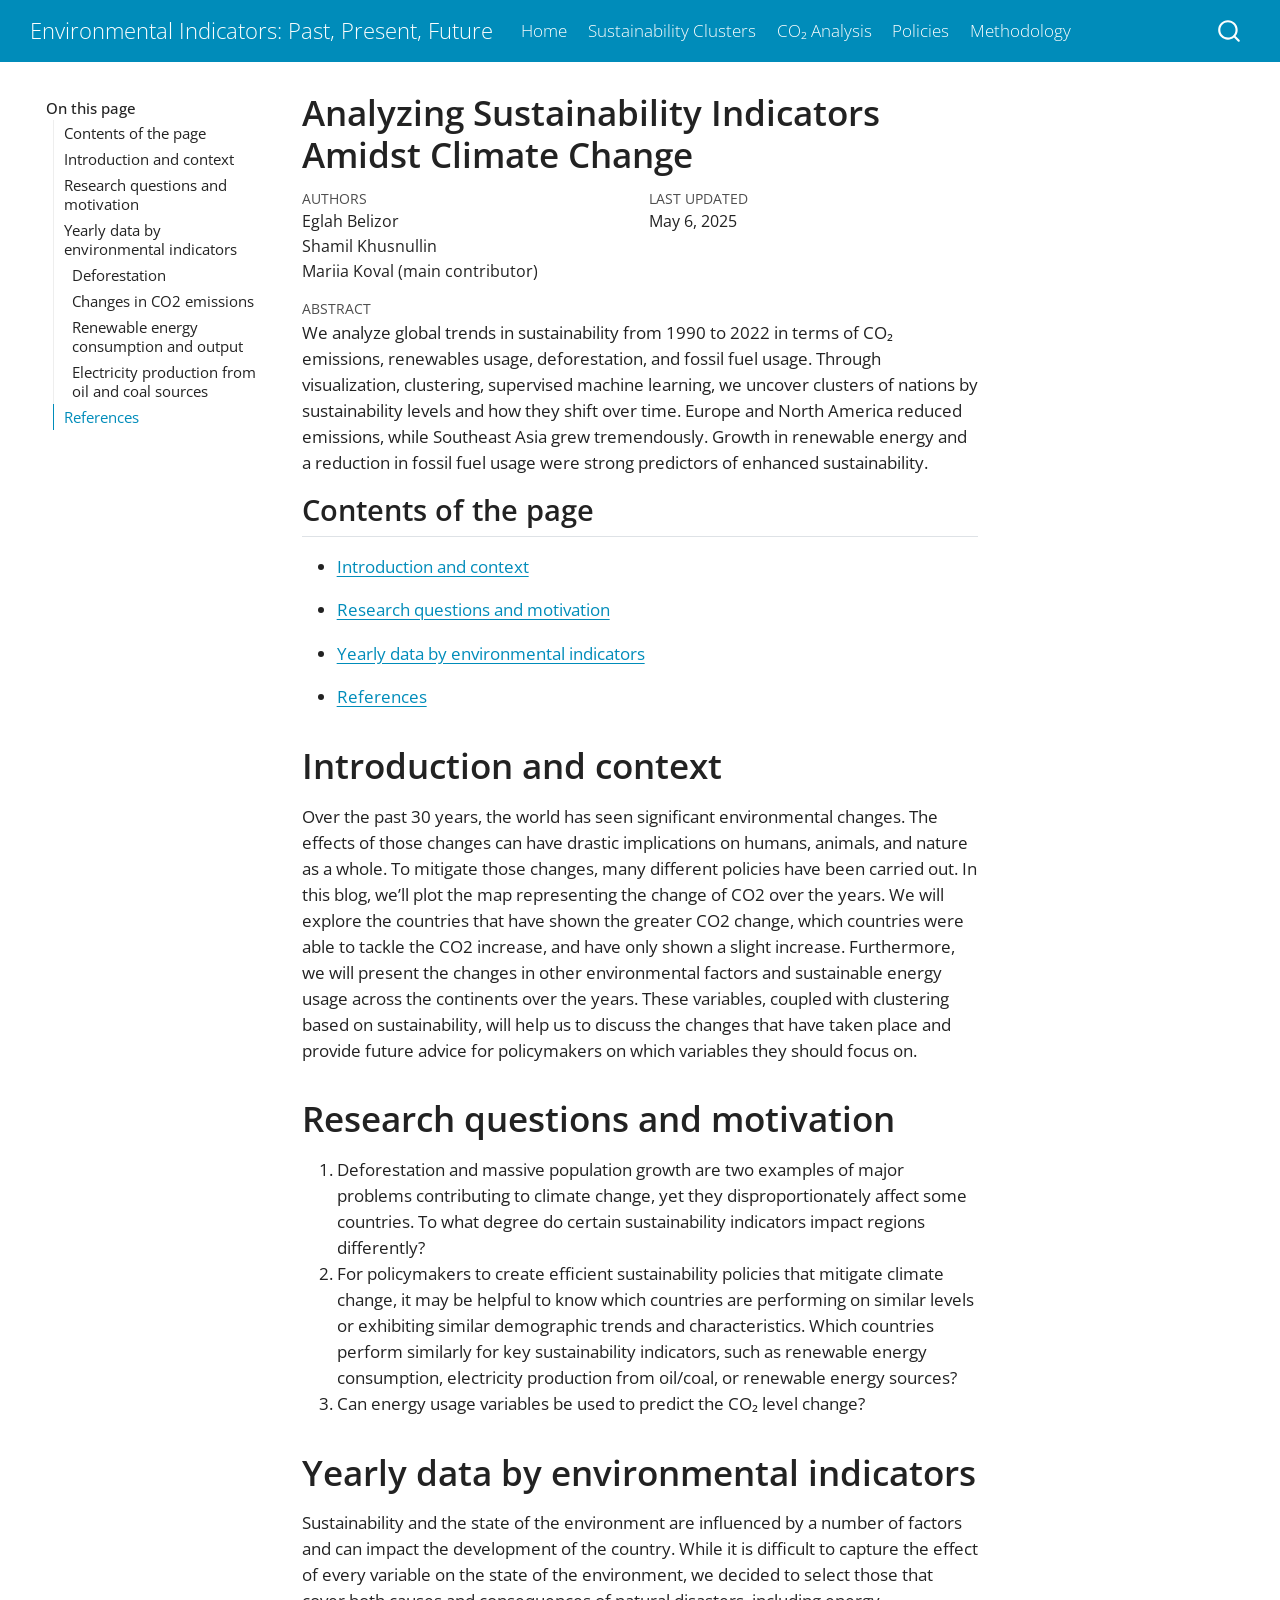
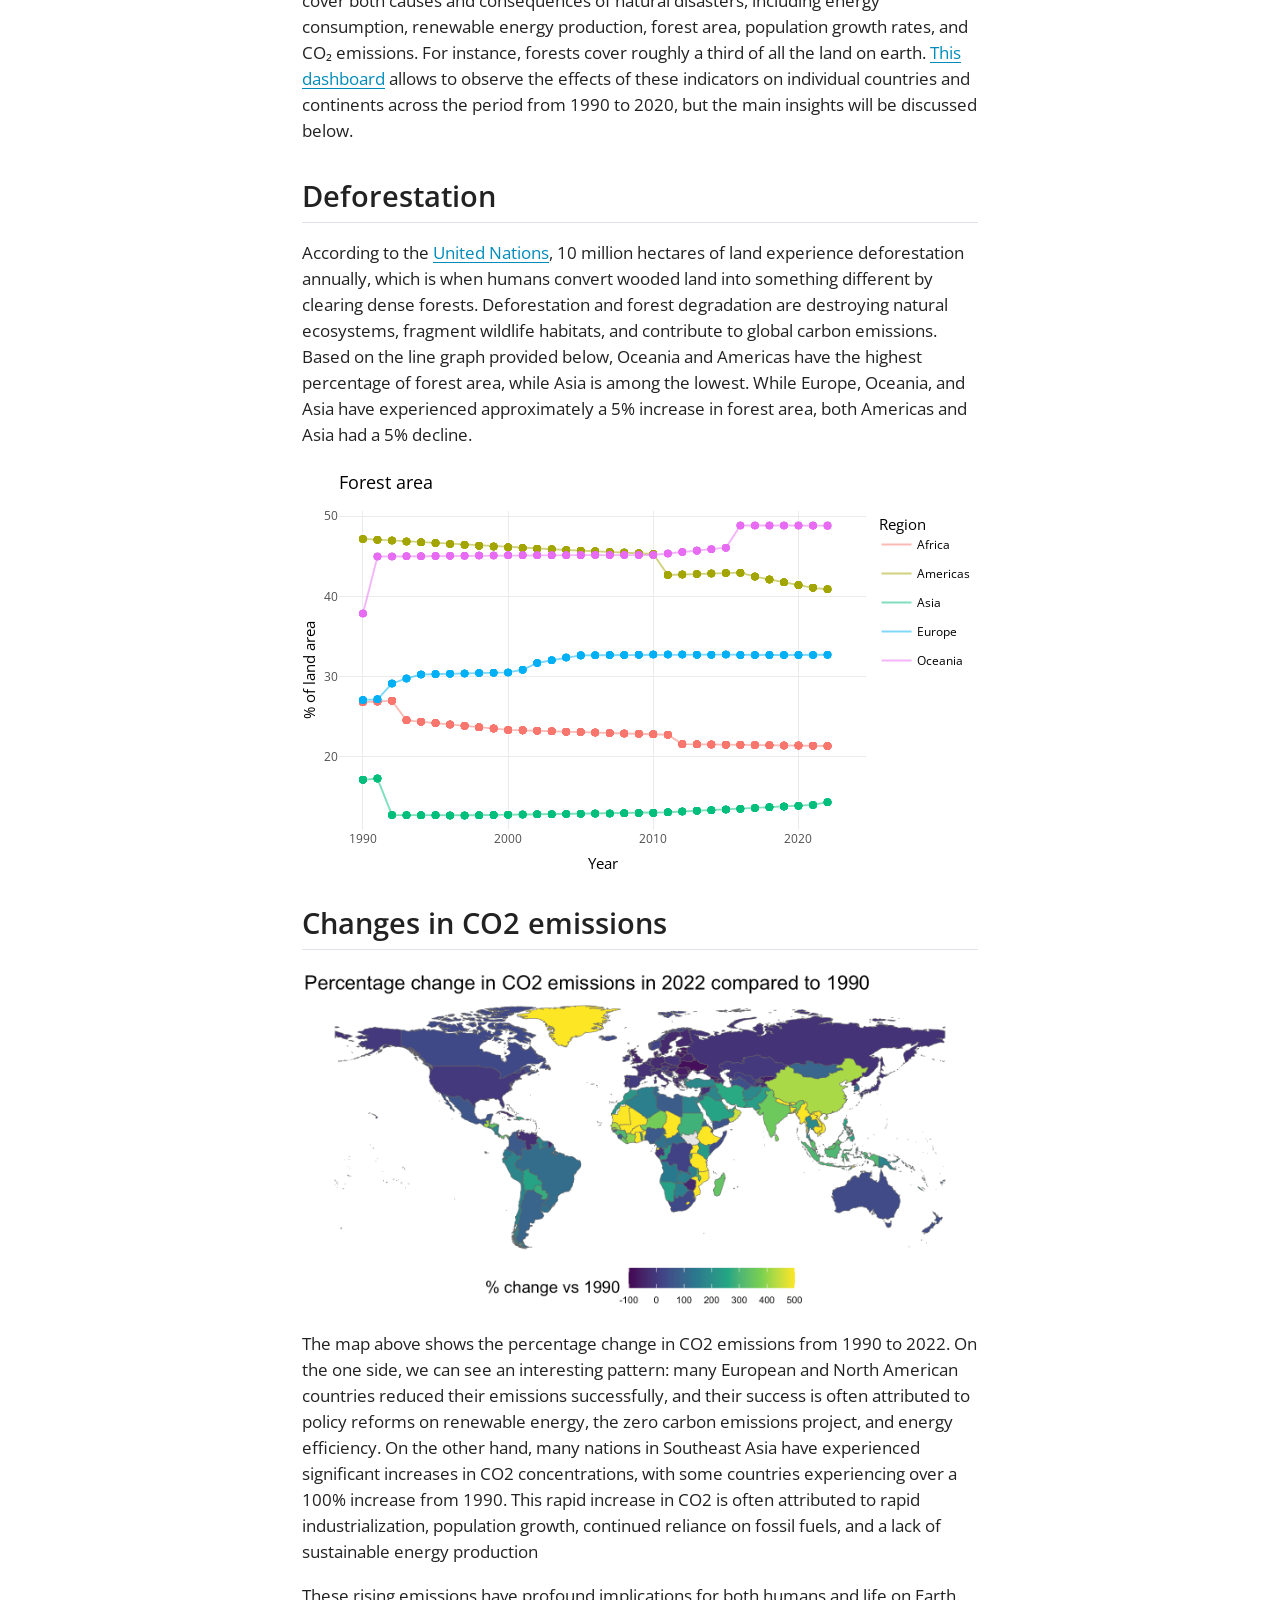
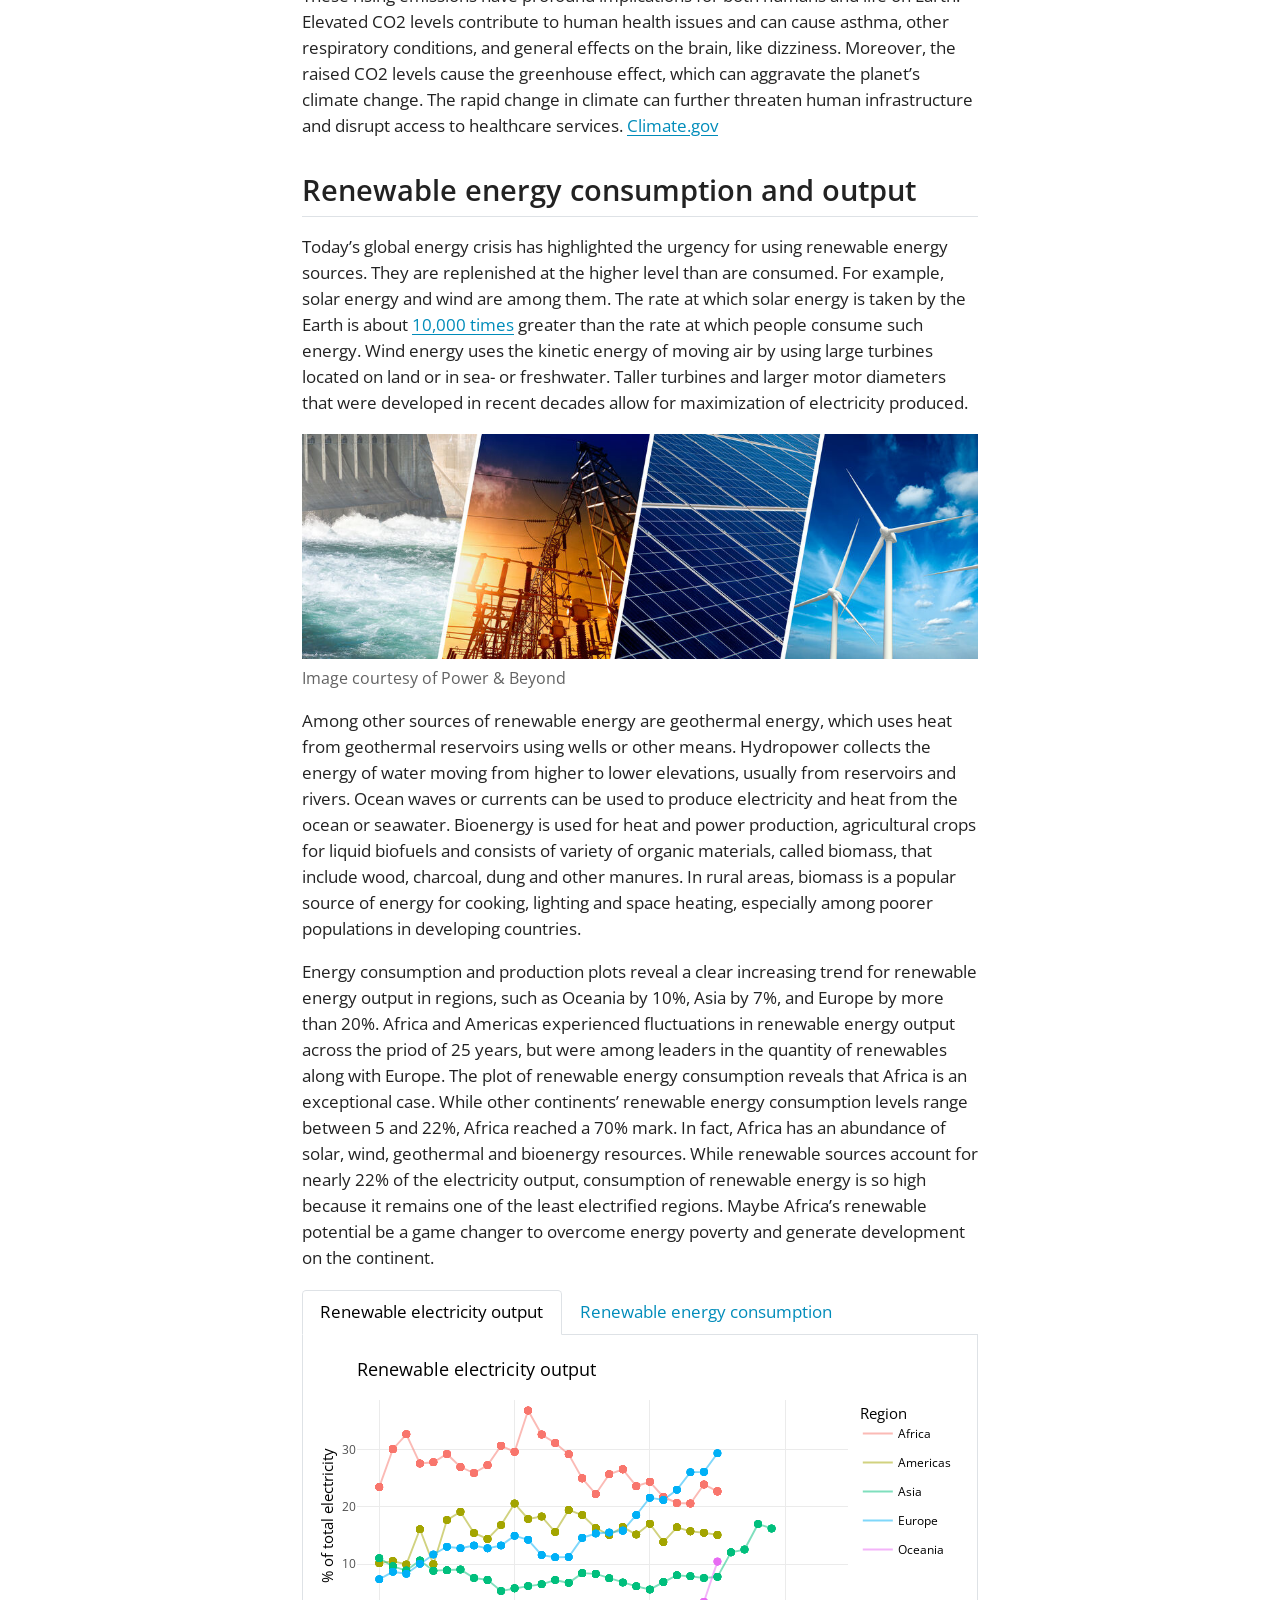
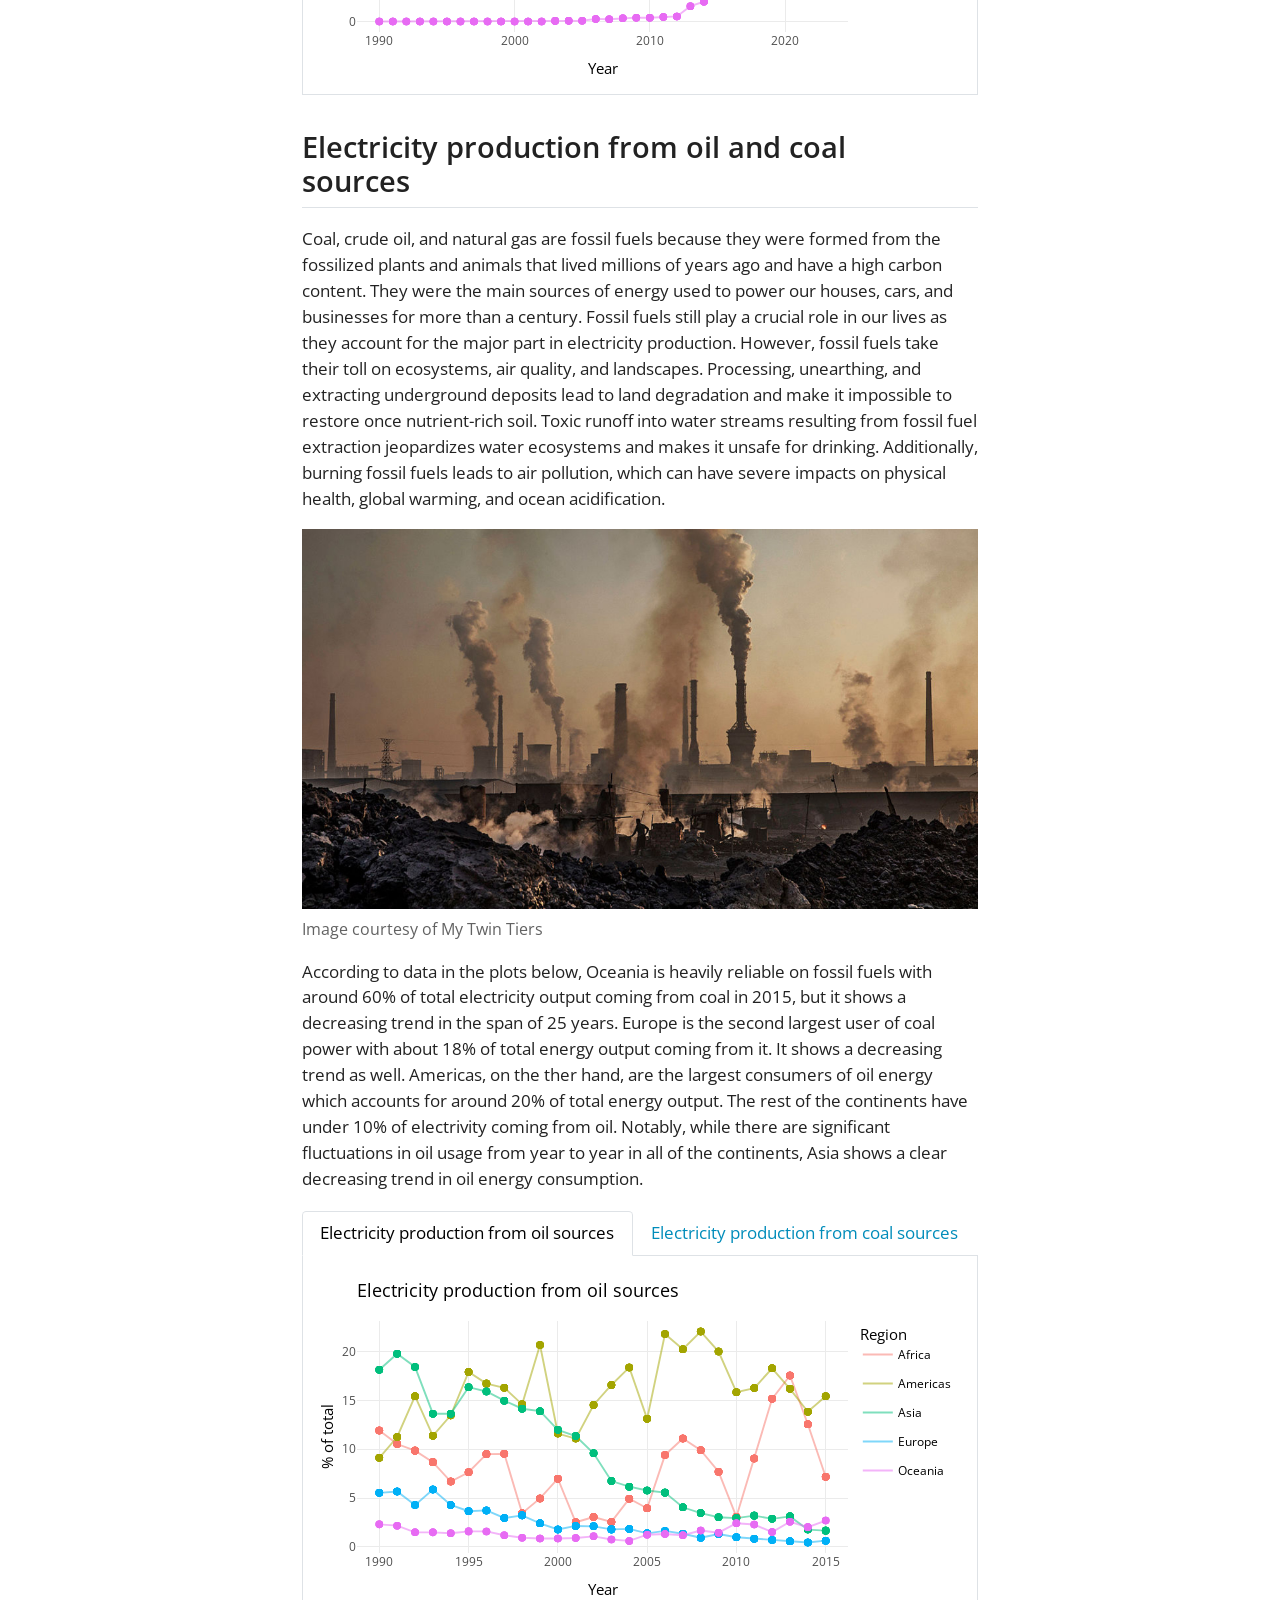
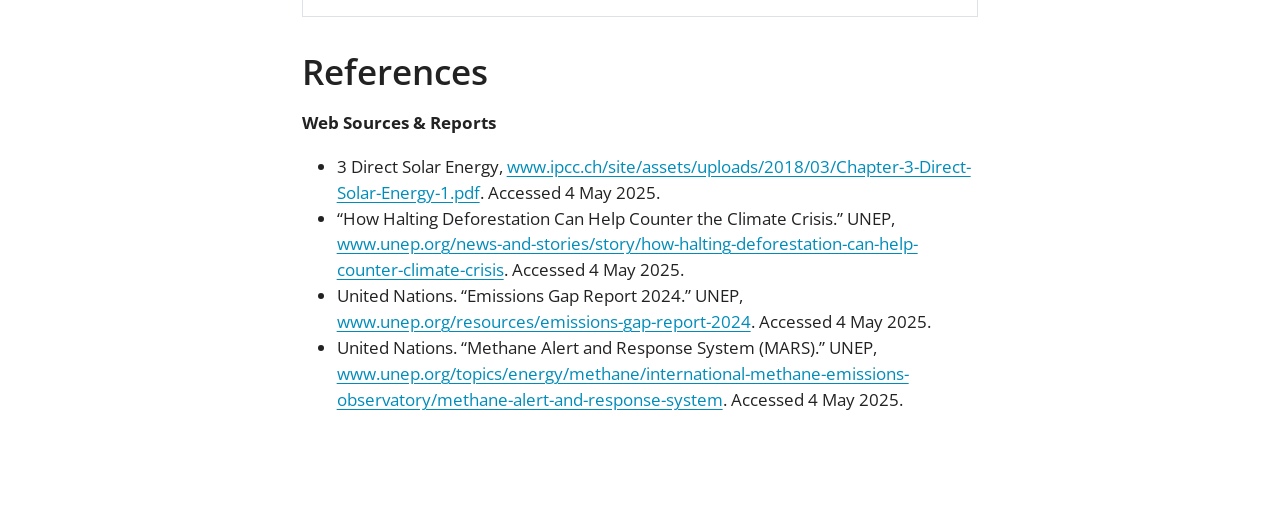
